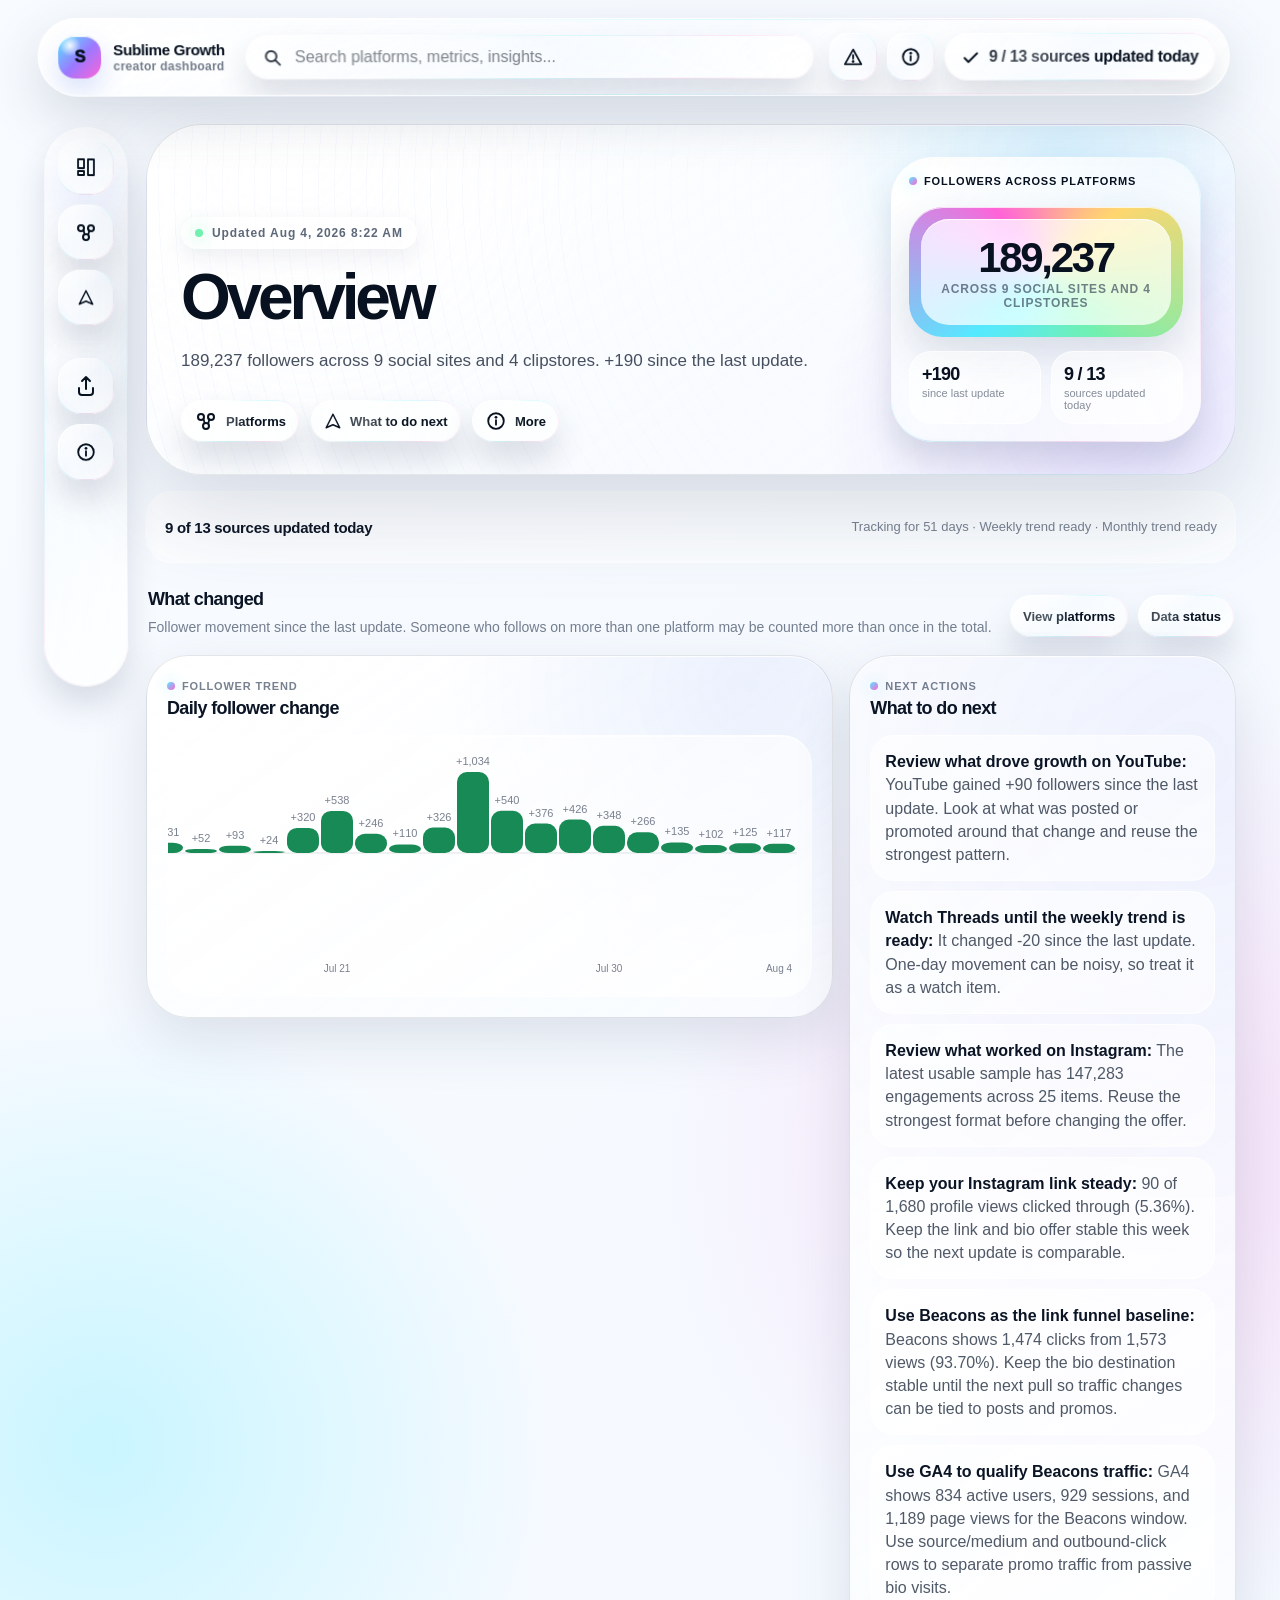
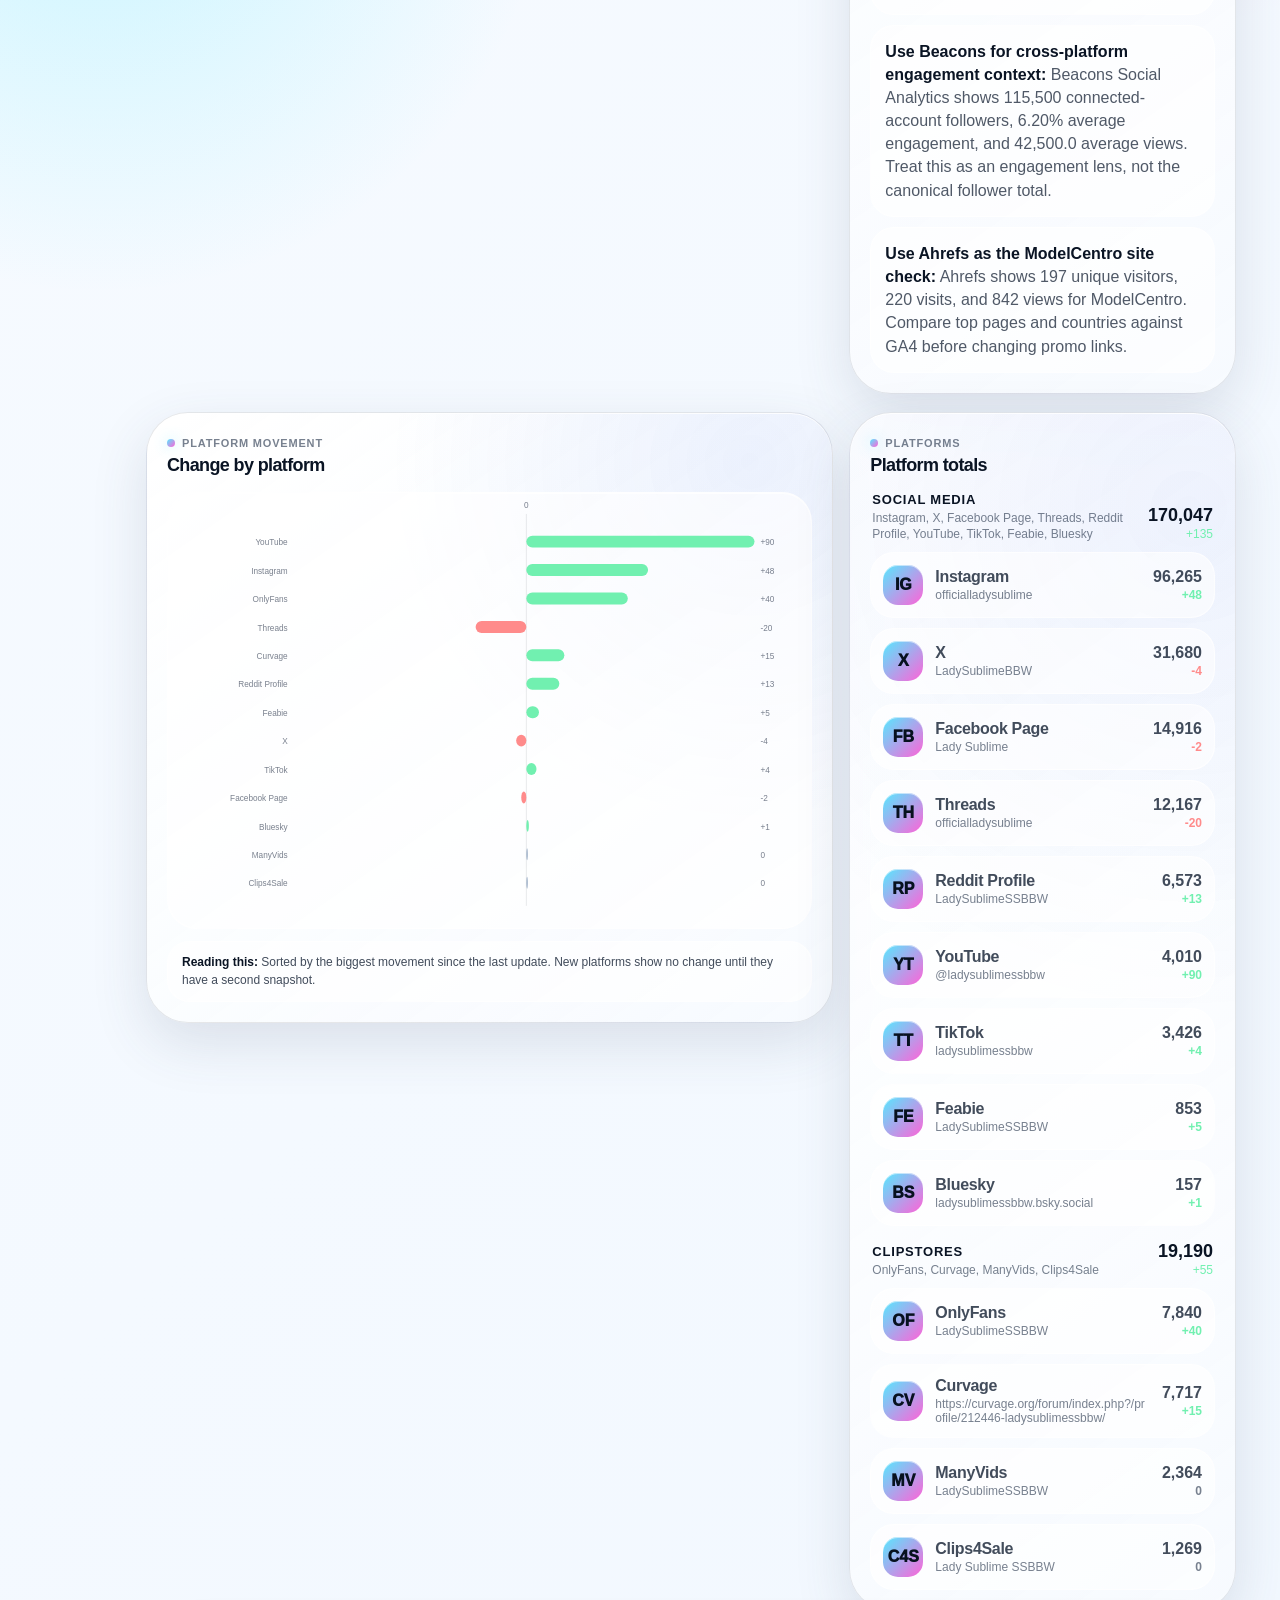
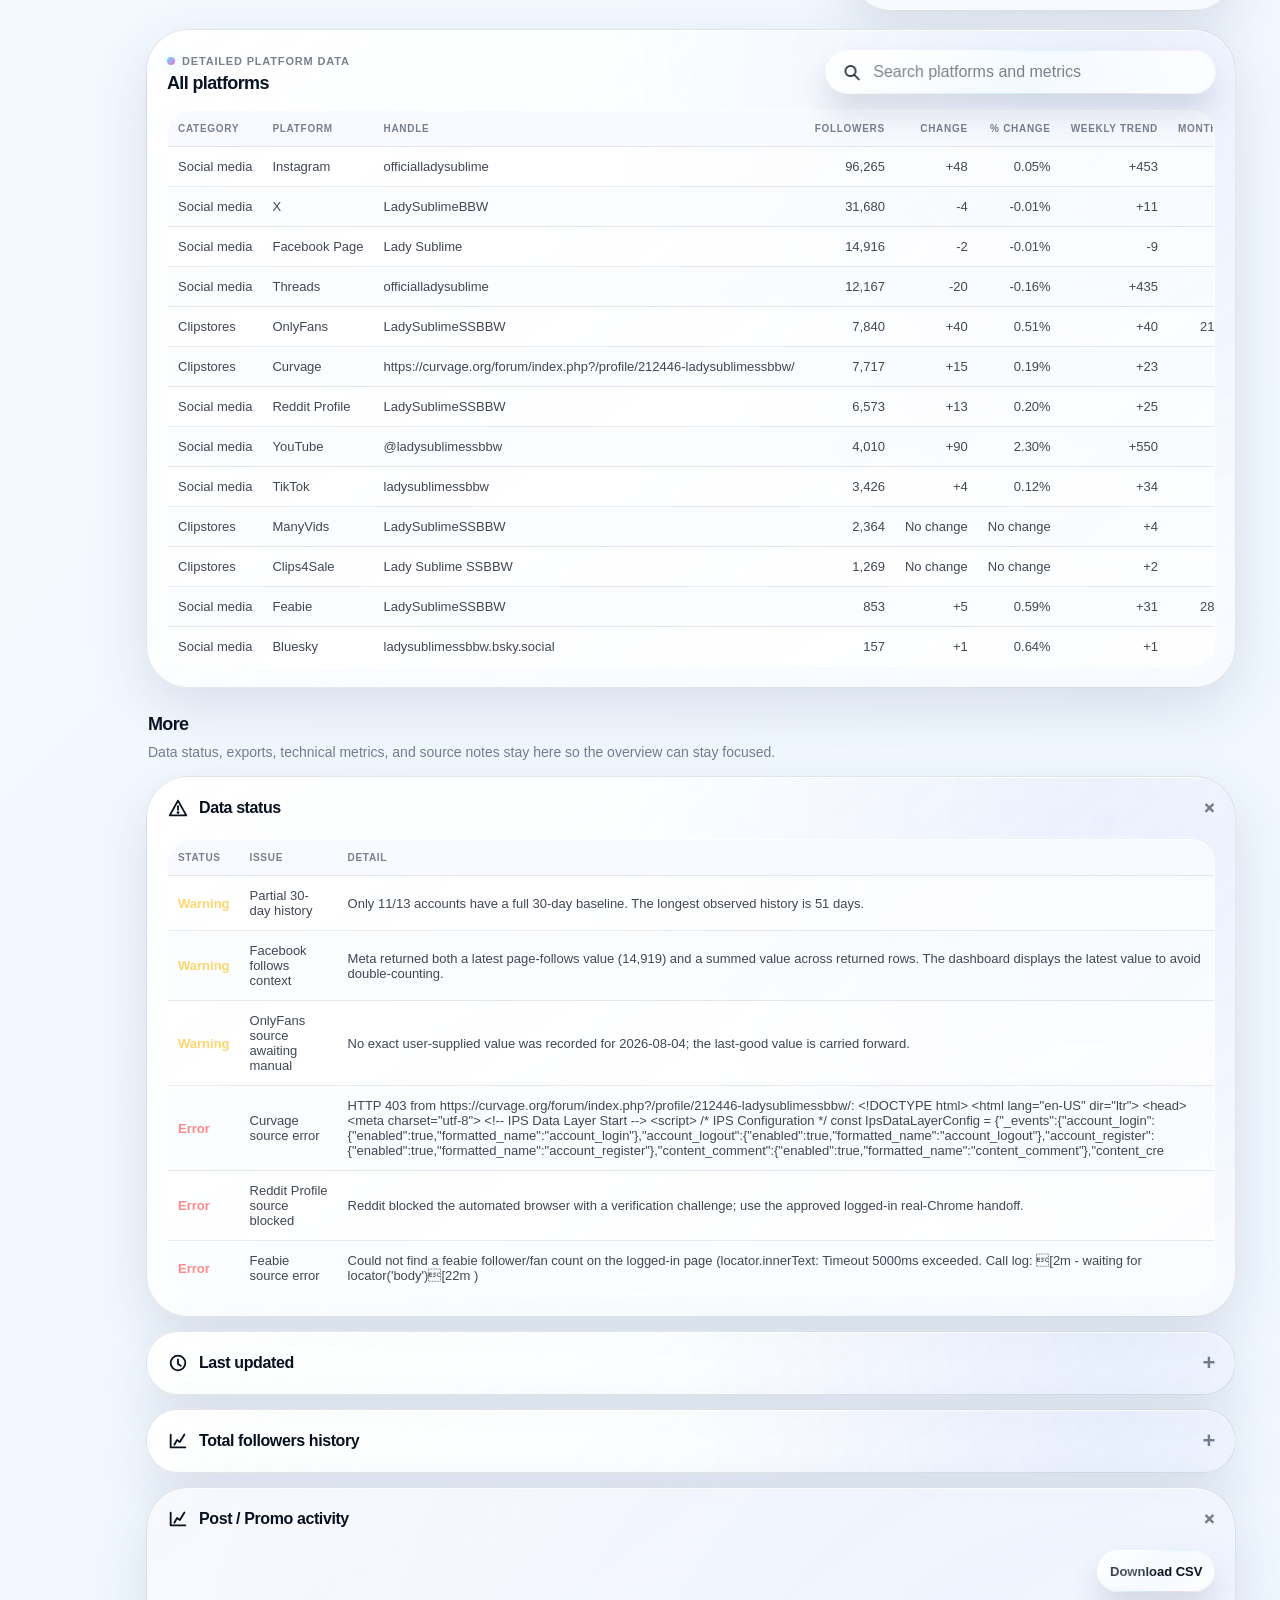
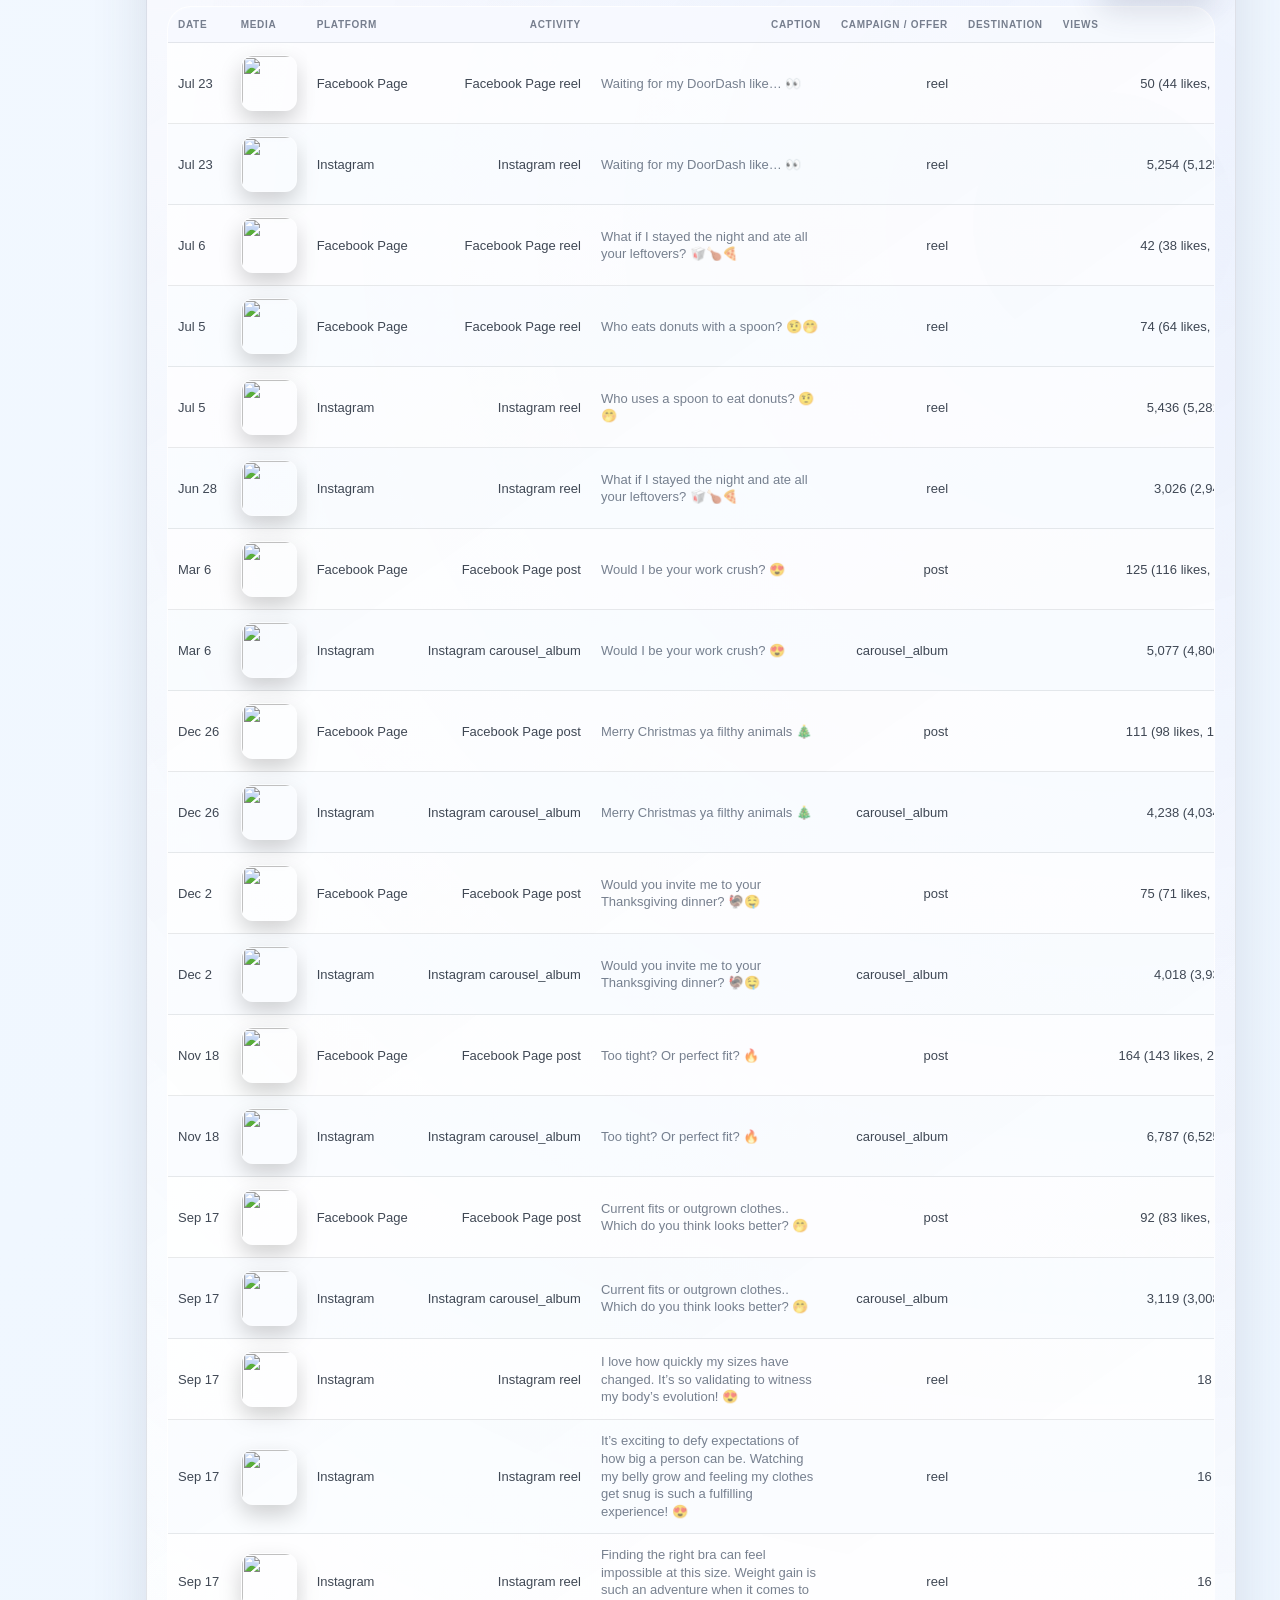
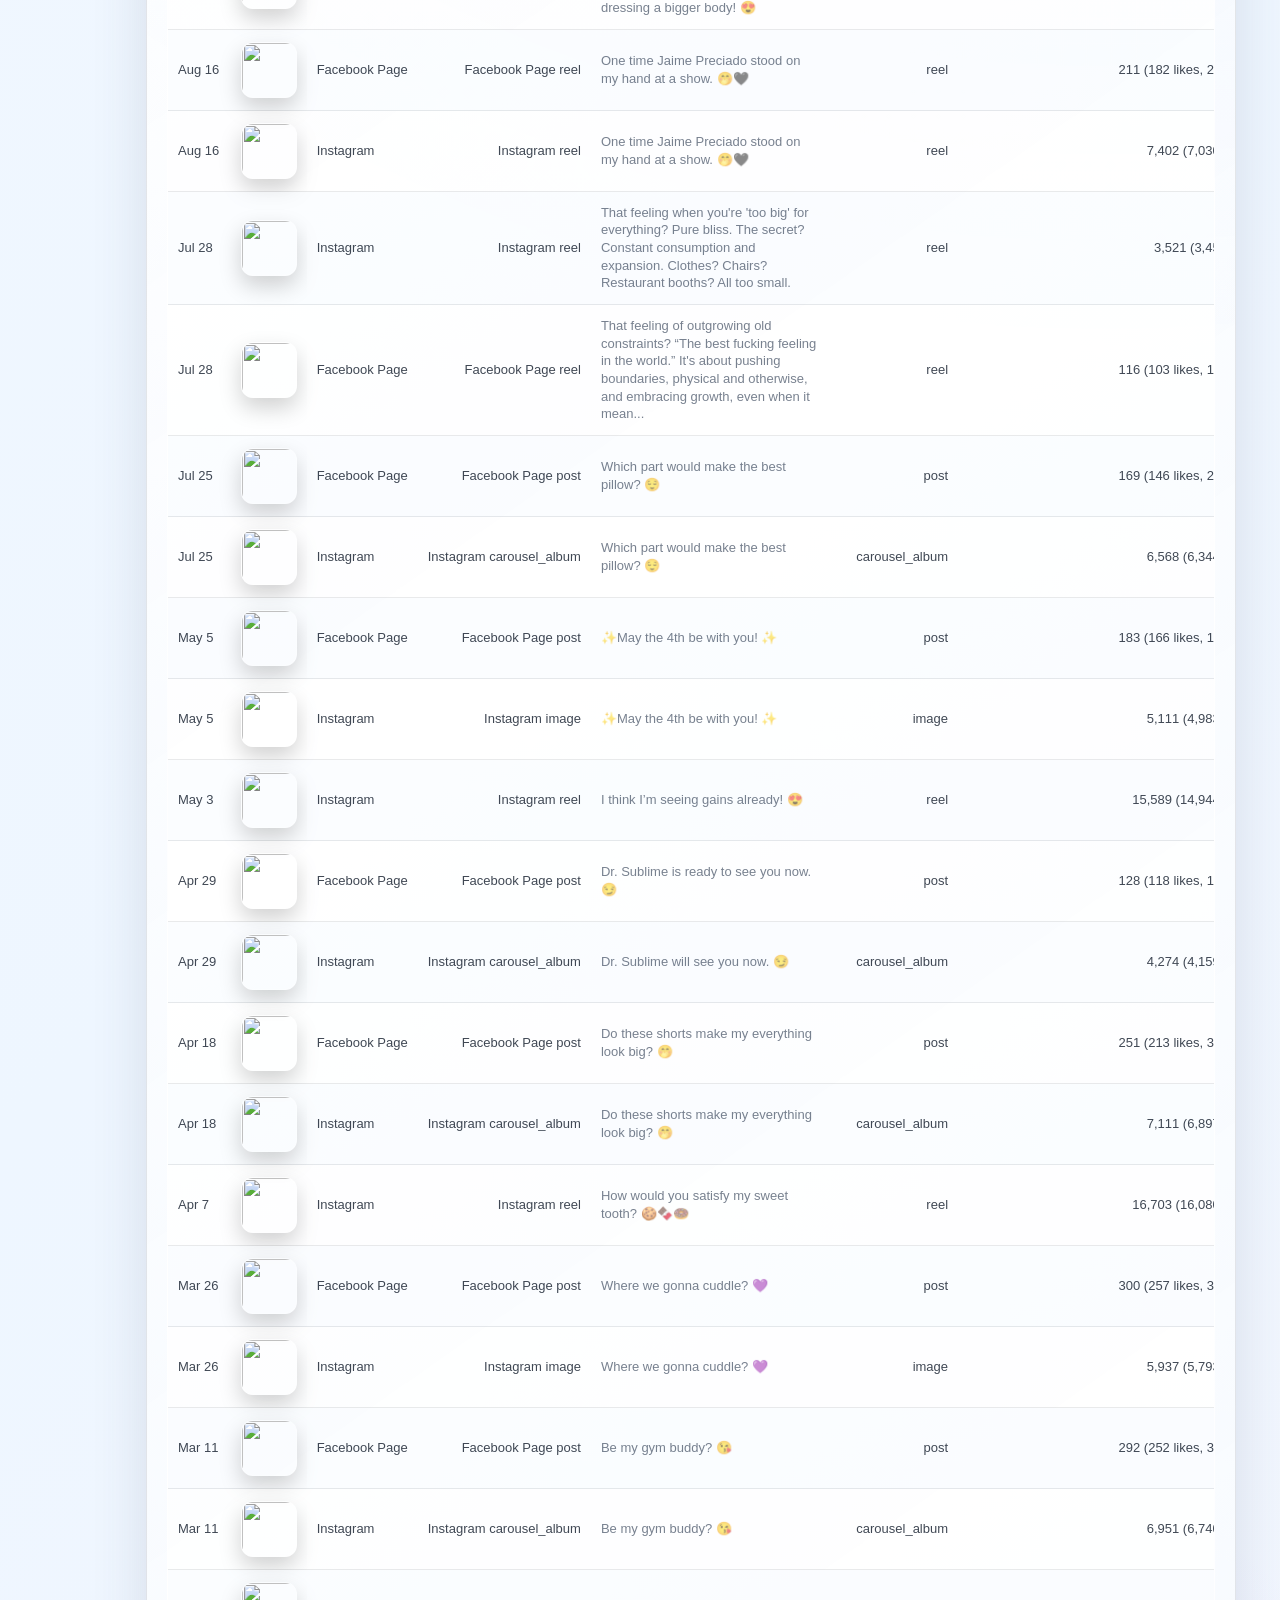
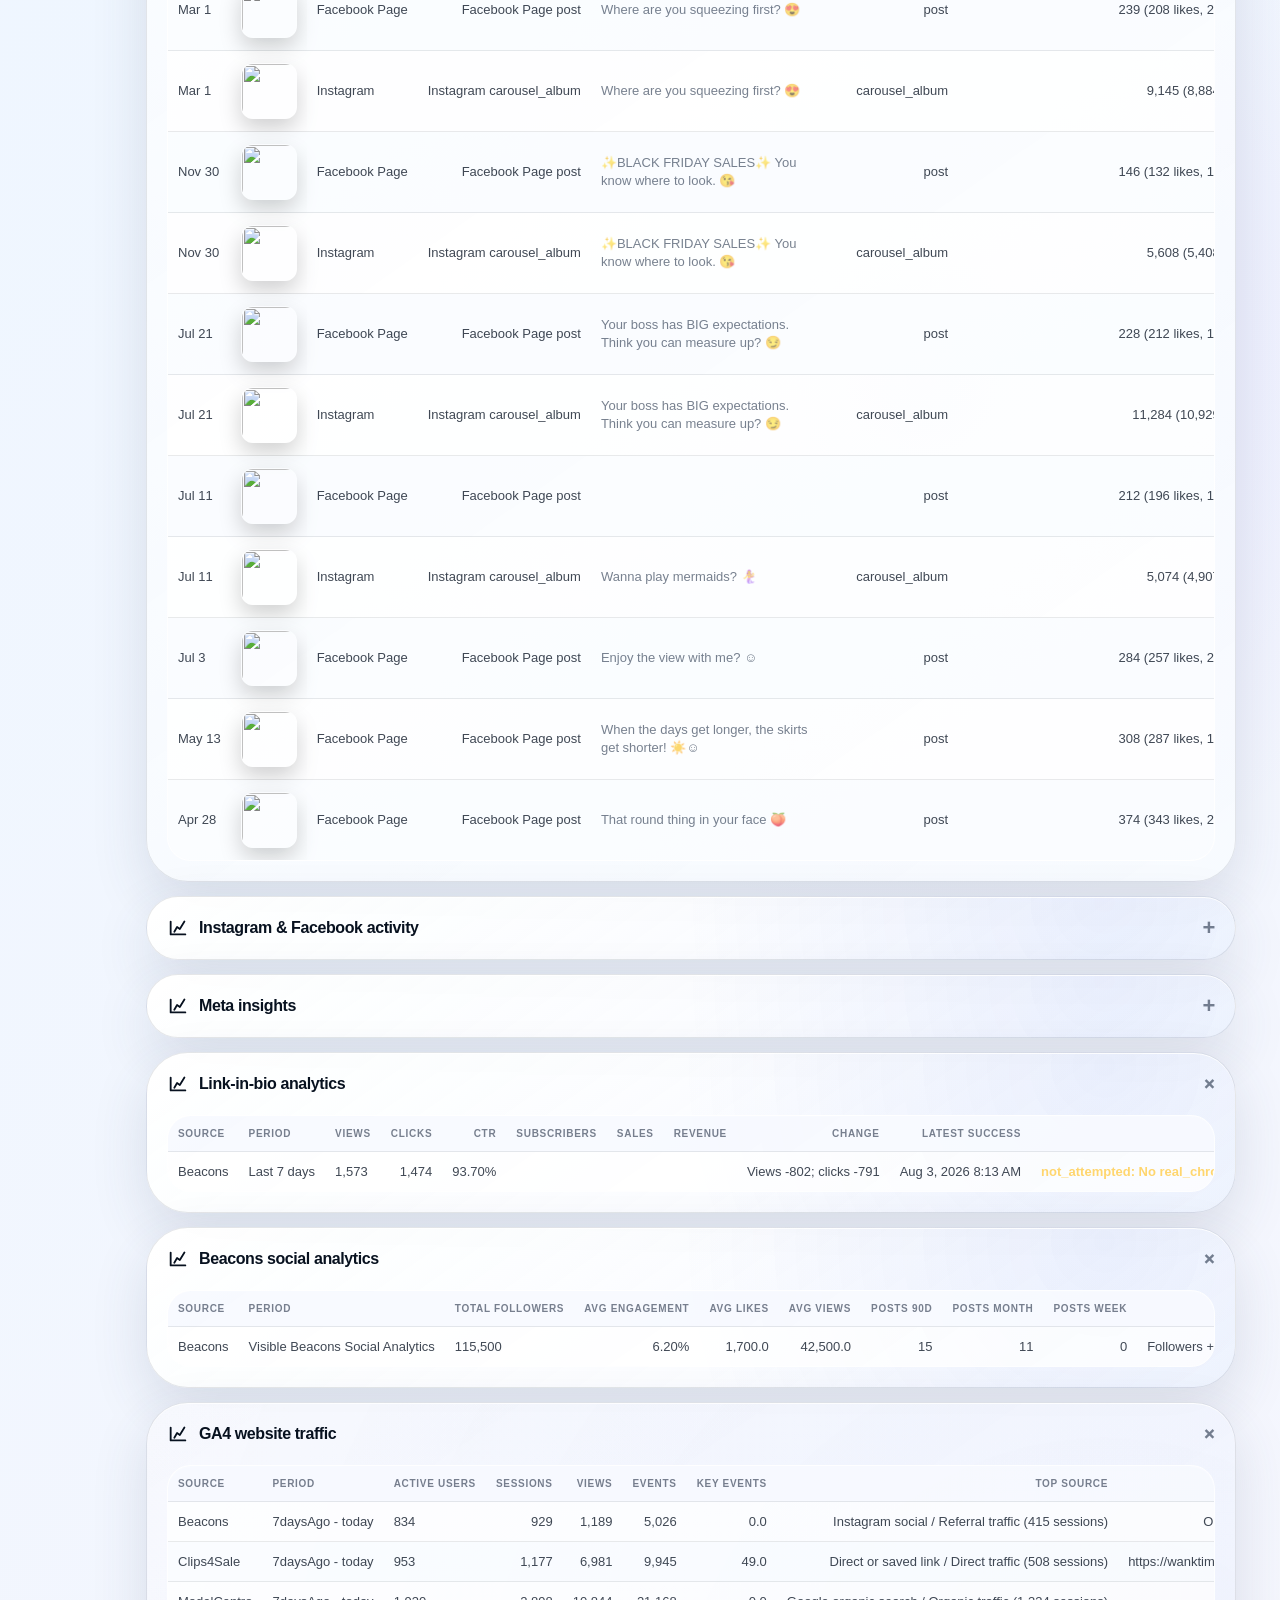
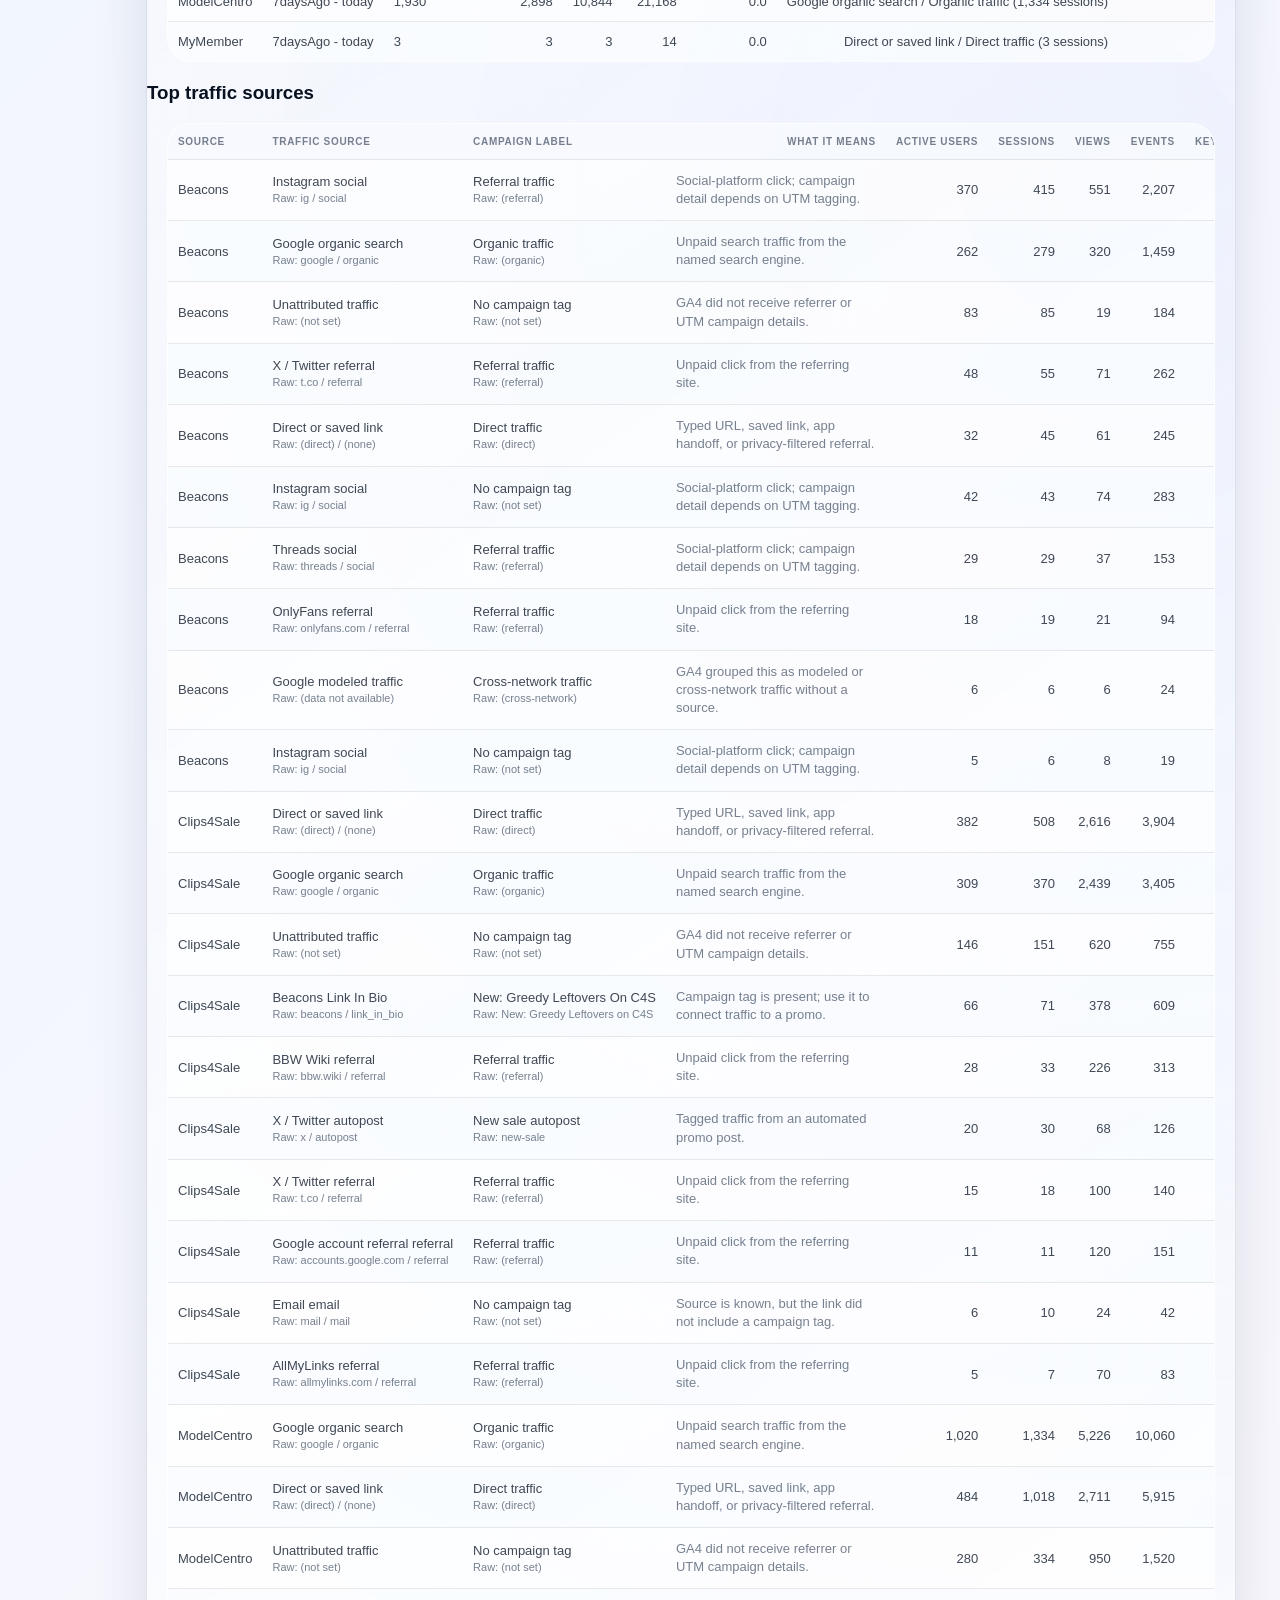
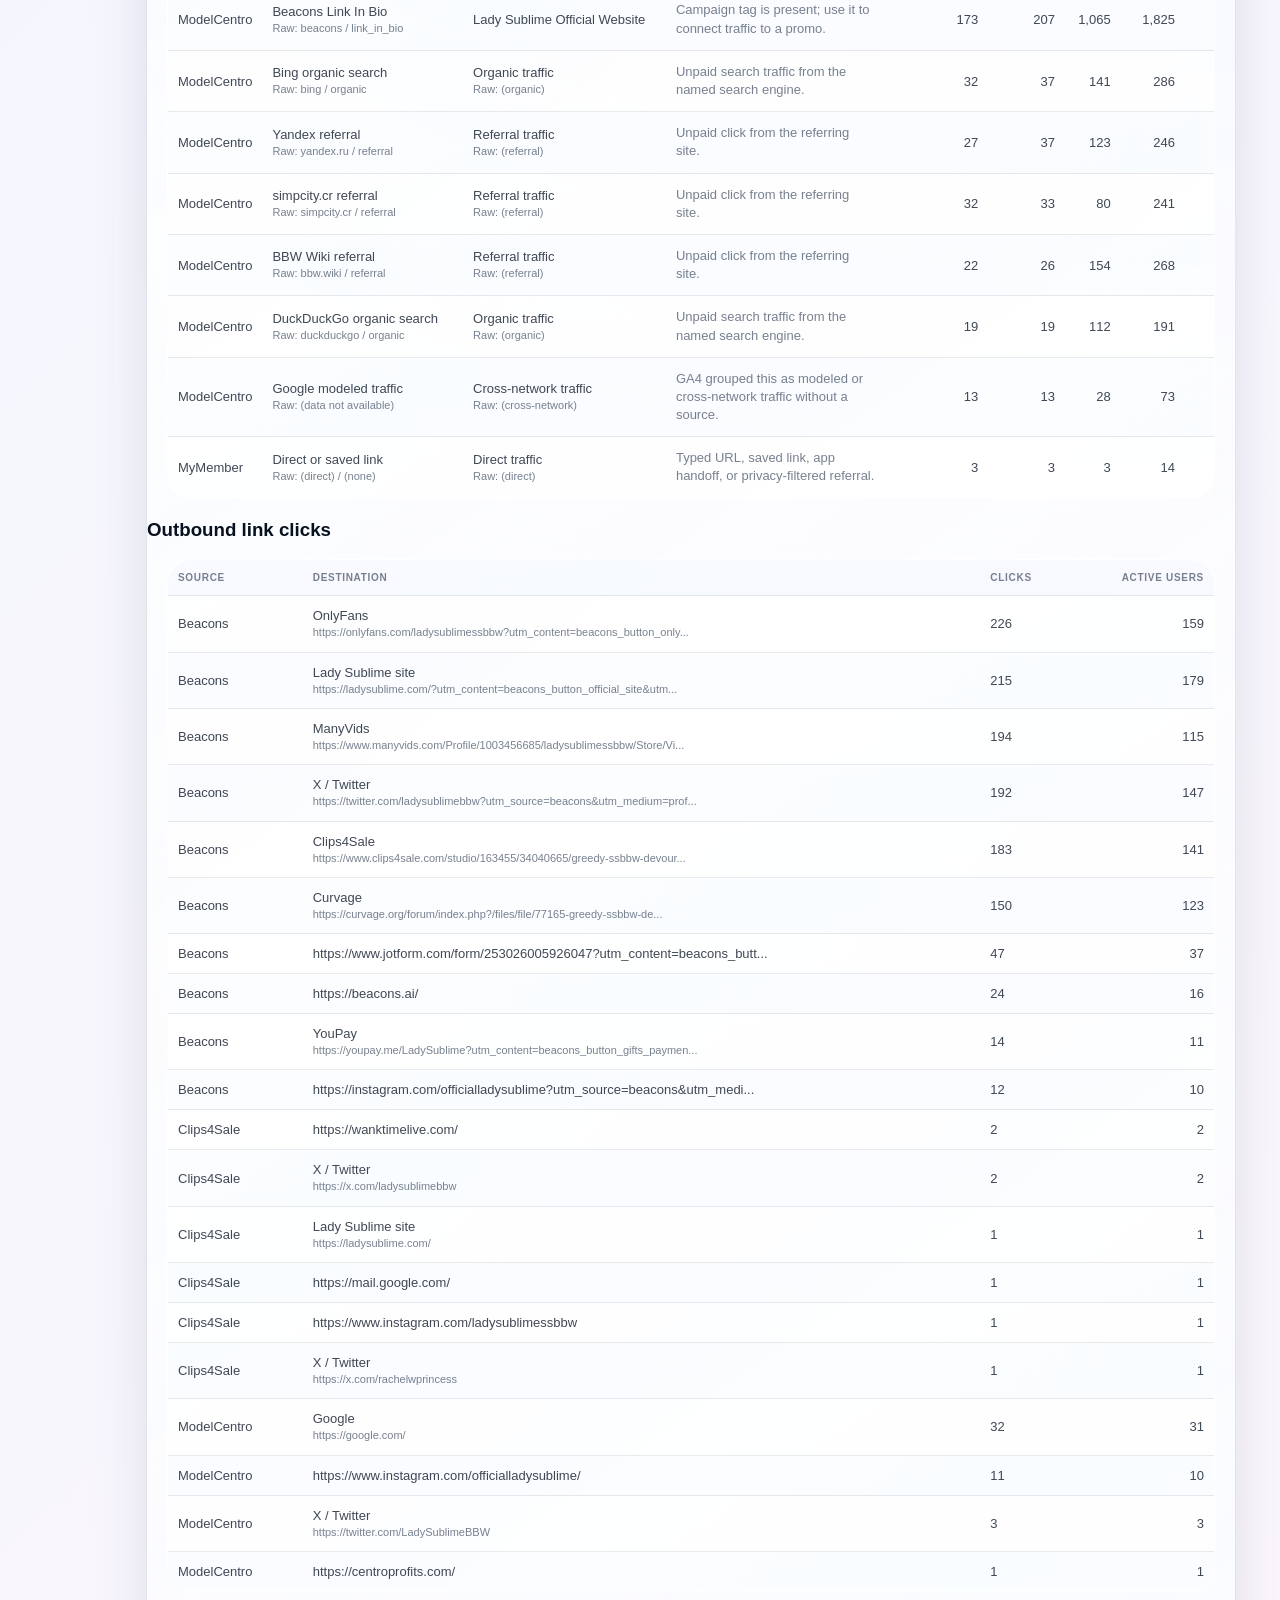
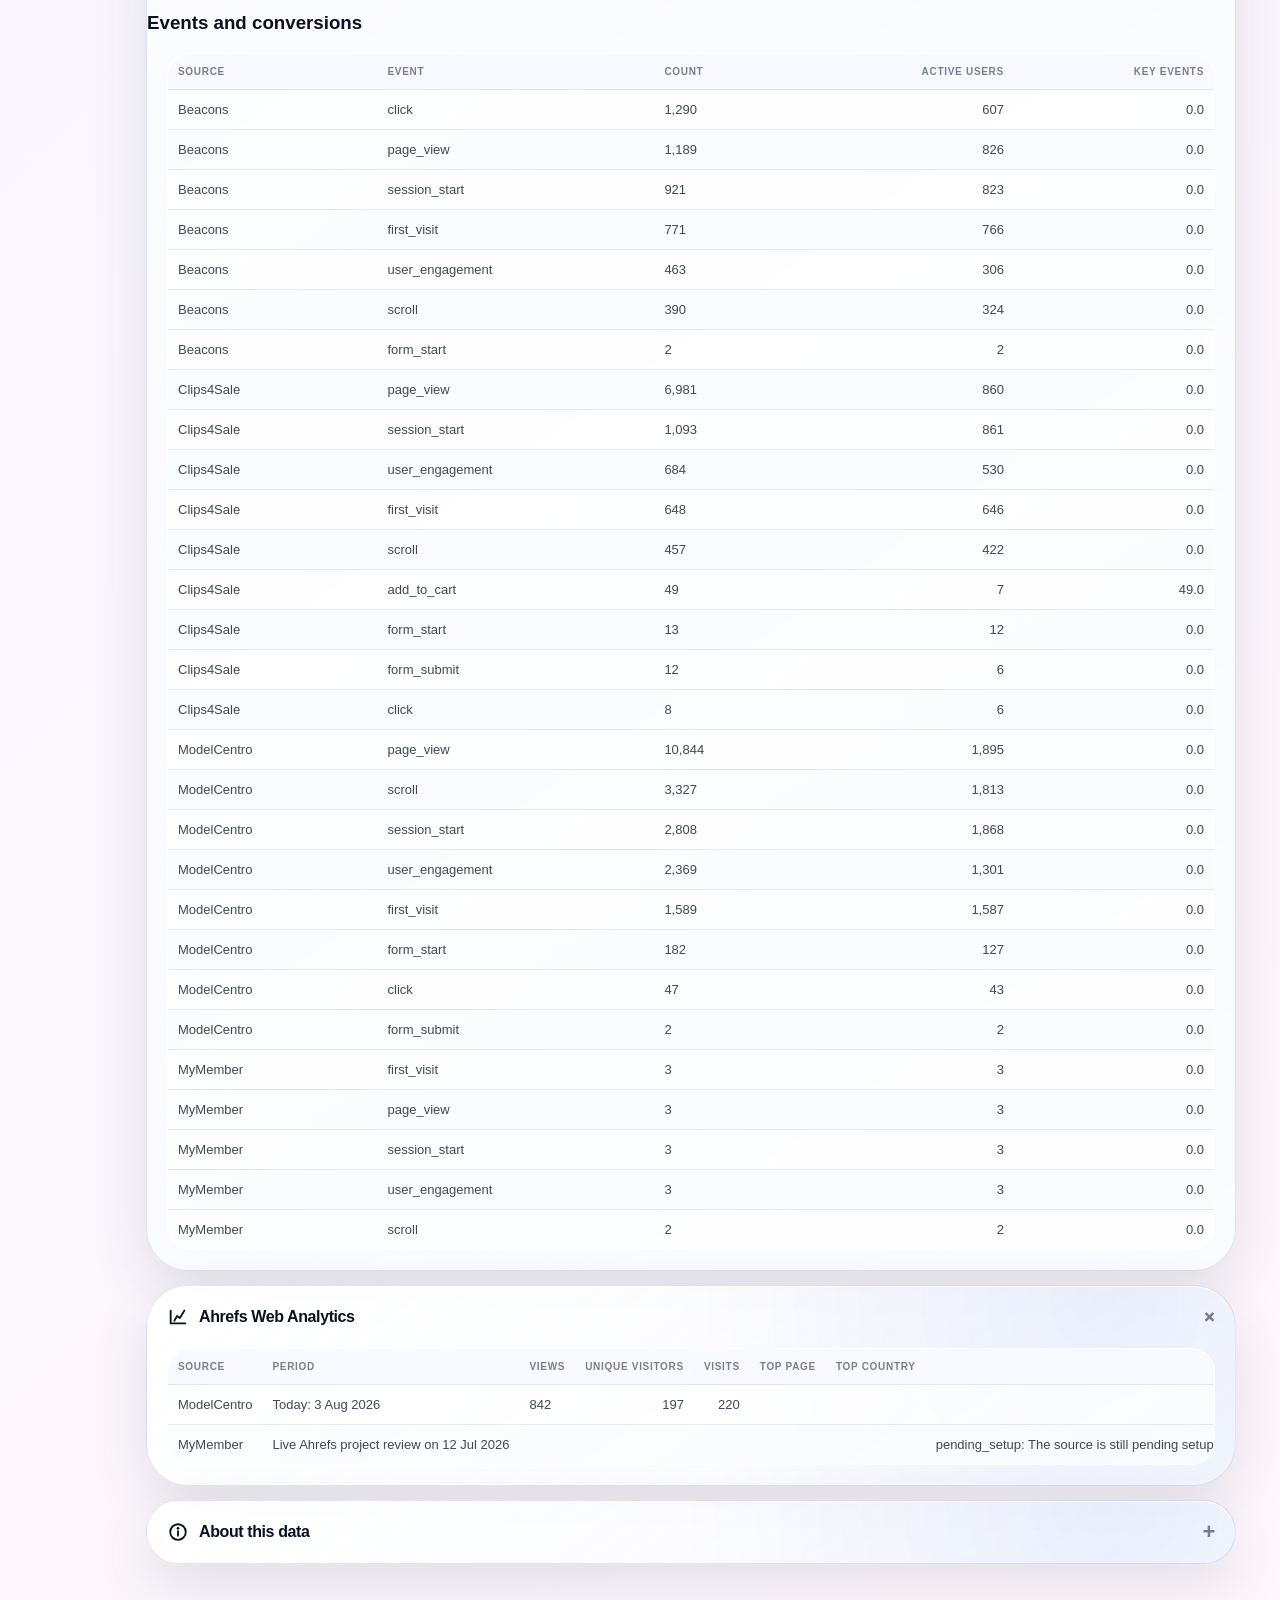
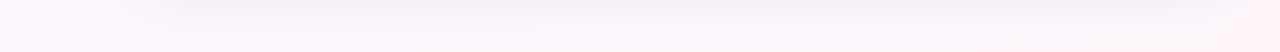
==== dashboard/index.html @ 1c68a975 "Refresh social dashboard snapshot" ====
<!doctype html>
<html lang="en">
<head>
  <meta charset="utf-8">
  <meta name="viewport" content="width=device-width, initial-scale=1">
  <link rel="alternate" type="application/json" href="data/agent_report.json" title="Agent report">
  <link rel="alternate" type="text/csv" href="data/agent_source_status.csv" title="Agent source status">
  <meta name="robots" content="noindex,nofollow">
  <title>Social Media Growth Dashboard</title>
  <style>
    :root {
      color-scheme: dark light;
      font-family: -apple-system, BlinkMacSystemFont, "Segoe UI", sans-serif;
      --bg-0: #07111f;
      --bg-1: #0b1830;
      --bg-2: #231436;
      --ink: #f5f8ff;
      --ink-soft: rgba(246, 250, 255, .78);
      --ink-muted: rgba(229, 239, 255, .58);
      --line-soft: rgba(255, 255, 255, .14);
      --line-strong: rgba(255, 255, 255, .24);
      --solid-card: rgba(9, 17, 32, .82);
      --solid-card-2: rgba(14, 25, 46, .78);
      --accent-cyan: #55e9ff;
      --accent-pink: #ff63d8;
      --accent-violet: #9b79ff;
      --accent-green: #71f0b0;
      --accent-yellow: #ffd66e;
      --danger: #ff8b8b;
      --glass-blur: 28px;
      --glass-saturation: 1.82;
      --glass-opacity: .26;
      --glass-border-brightness: .72;
      --glass-shadow-depth: 38px;
      --glass-radius: 32px;
      --glass-tint: 210 90% 98%;
      --glass-highlight-x: 18%;
      --glass-highlight-y: 14%;
      --glass-highlight-alpha: .68;
      --focus-ring: 0 0 0 3px rgba(85, 233, 255, .72), 0 0 0 7px rgba(85, 233, 255, .18);
      --page-max: 1240px;
      --nav-height: 78px;
      --radius-lg: 30px;
      --radius-xl: 42px;
      --radius-2xl: 56px;
    }
    * { box-sizing: border-box; }
    html { min-height: 100%; background: var(--bg-0); scroll-behavior: smooth; }
    body {
      min-height: 100vh;
      margin: 0;
      color: var(--ink);
      font-family: -apple-system, BlinkMacSystemFont, "Segoe UI", sans-serif;
      background:
        radial-gradient(circle at 8% 10%, rgba(85, 233, 255, .42), transparent 28rem),
        radial-gradient(circle at 88% 8%, rgba(255, 99, 216, .32), transparent 30rem),
        radial-gradient(circle at 72% 58%, rgba(155, 121, 255, .24), transparent 34rem),
        linear-gradient(135deg, var(--bg-0), var(--bg-1) 48%, var(--bg-2));
      overflow-x: hidden;
    }
    body::before,
    body::after {
      content: "";
      position: fixed;
      inset: 0;
      z-index: -3;
      pointer-events: none;
    }
    body::before {
      background:
        linear-gradient(115deg, rgba(255,255,255,.075) 0 1px, transparent 1px 128px),
        linear-gradient(25deg, rgba(255,255,255,.055) 0 1px, transparent 1px 146px),
        radial-gradient(circle at 20% 72%, rgba(113, 240, 176, .20), transparent 24rem),
        radial-gradient(circle at 97% 72%, rgba(255, 214, 110, .16), transparent 22rem);
      mask-image: linear-gradient(to bottom, #000 0%, #000 72%, transparent 100%);
    }
    body::after {
      background:
        radial-gradient(ellipse at 50% 0%, rgba(255,255,255,.18), transparent 48%),
        radial-gradient(circle at var(--scene-x, 52%) var(--scene-y, 18%), rgba(255,255,255,.13), transparent 18rem);
      mix-blend-mode: screen;
      opacity: .55;
    }
    a { color: inherit; text-decoration: none; }
    a:hover { text-decoration: none; }
    button, input { font: inherit; }
    button {
      color: inherit;
      border: 0;
      background: transparent;
      padding: 0;
      text-align: inherit;
      cursor: pointer;
      -webkit-appearance: none;
      appearance: none;
    }
    .skip-link {
      position: fixed;
      left: 18px;
      top: 14px;
      z-index: 50;
      transform: translateY(-150%);
      padding: 10px 14px;
      border-radius: 999px;
      background: #fff;
      color: #07111f;
      font-weight: 800;
    }
    .skip-link:focus { transform: translateY(0); outline: none; box-shadow: var(--focus-ring); }
    .filter-defs { position: absolute; width: 0; height: 0; overflow: hidden; }
    .ambient-shape {
      position: fixed;
      z-index: -2;
      pointer-events: none;
      border-radius: 999px;
      filter: blur(1px);
      opacity: .76;
      transform: translateZ(0);
    }
    .ambient-shape.one {
      width: 640px;
      height: 640px;
      left: -190px;
      top: 240px;
      background: radial-gradient(circle, rgba(24, 119, 242, .28), transparent 64%);
    }
    .ambient-shape.two {
      width: 560px;
      height: 560px;
      right: -160px;
      top: 540px;
      background: radial-gradient(circle, rgba(255, 99, 216, .25), transparent 66%);
    }
    .ambient-shape.three {
      width: 420px;
      height: 420px;
      left: 38%;
      top: 760px;
      background: radial-gradient(circle, rgba(85, 233, 255, .18), transparent 70%);
    }
	    .liquid {
	      --local-opacity: var(--glass-opacity);
	      --local-blur: var(--glass-blur);
	      --local-saturation: var(--glass-saturation);
	      --glass-x-num: .18;
	      --glass-y-num: .14;
	      --motion-scale: 1;
	      --lift: 0px;
	      --tilt-x: 0deg;
	      --tilt-y: 0deg;
	      position: relative;
	      isolation: isolate;
	      border: 0;
	      border-radius: var(--glass-radius);
      background:
        linear-gradient(135deg, hsl(var(--glass-tint) / calc(var(--local-opacity) + .13)), hsl(var(--glass-tint) / var(--local-opacity)) 42%, rgba(255,255,255,.09)),
        radial-gradient(circle at var(--glass-highlight-x) var(--glass-highlight-y), rgba(255,255,255,.48), transparent 28%),
        linear-gradient(180deg, rgba(255,255,255,.11), rgba(255,255,255,.025));
      -webkit-backdrop-filter: blur(var(--local-blur)) saturate(var(--local-saturation)) contrast(1.03);
      backdrop-filter: blur(var(--local-blur)) saturate(var(--local-saturation)) contrast(1.03);
      box-shadow:
        0 calc(var(--glass-shadow-depth) * .62) var(--glass-shadow-depth) rgba(0,0,0,.34),
	        inset 0 1px 0 rgba(255,255,255,.62),
	        inset 0 -1px 0 rgba(255,255,255,.16),
	        inset 0 0 0 1px rgba(255,255,255,.10);
	      overflow: hidden;
	      transform: perspective(960px) rotateX(var(--tilt-y)) rotateY(var(--tilt-x)) translateY(var(--lift)) scale(var(--motion-scale)) translateZ(0);
	      transform-style: preserve-3d;
	      transition: transform .28s cubic-bezier(.2,.8,.2,1), box-shadow .28s ease, filter .28s ease, background .28s ease;
	      will-change: transform;
	    }
    .liquid::before,
    .liquid::after {
      content: "";
      position: absolute;
      inset: 0;
      pointer-events: none;
      border-radius: inherit;
    }
    .liquid::before {
      z-index: 0;
      background:
        radial-gradient(circle at var(--glass-highlight-x) var(--glass-highlight-y), rgba(255,255,255,var(--glass-highlight-alpha)), transparent 16%),
        radial-gradient(circle at calc(var(--glass-highlight-x) + 38%) calc(var(--glass-highlight-y) + 42%), rgba(85,233,255,.20), transparent 22%),
        linear-gradient(115deg, transparent 0%, rgba(255,255,255,.19) 38%, transparent 55%);
	      filter: url(#liquid-ripple);
	      mix-blend-mode: screen;
	      opacity: .78;
	      transform: translate3d(calc((var(--glass-x-num) - .5) * 8px), calc((var(--glass-y-num) - .5) * 8px), 0);
	      transition: transform .28s cubic-bezier(.2,.8,.2,1), opacity .28s ease;
	    }
    .liquid::after {
      z-index: 1;
      padding: 1px;
      background:
        linear-gradient(135deg, rgba(255,255,255,calc(var(--glass-border-brightness) * .92)), rgba(255,255,255,.18) 26%, rgba(85,233,255,.35) 52%, rgba(255,99,216,.28) 78%, rgba(255,255,255,calc(var(--glass-border-brightness) * .52)));
      -webkit-mask: linear-gradient(#000 0 0) content-box, linear-gradient(#000 0 0);
      -webkit-mask-composite: xor;
      mask-composite: exclude;
      opacity: .9;
    }
    .liquid > * { position: relative; z-index: 2; }
    .liquid.stained {
      --glass-tint: 196 100% 83%;
      --glass-opacity: .34;
      box-shadow:
        0 28px 60px rgba(39, 201, 255, .20),
        0 20px 52px rgba(0,0,0,.34),
        inset 0 1px 0 rgba(255,255,255,.66),
        inset 0 -1px 0 rgba(255,255,255,.14);
    }
    .liquid.clear { --glass-opacity: .16; --glass-border-brightness: .82; }
	    .liquid-control {
	      color: var(--ink);
	      cursor: pointer;
	    }
	    .liquid-control:hover {
	      --lift: -2px;
	      --motion-scale: 1.018;
	      filter: brightness(1.09) saturate(1.08);
	      --glass-opacity: .34;
	      --glass-highlight-alpha: .78;
	    }
	    .liquid-control:active { --lift: 0px; --motion-scale: .985; filter: brightness(1.02); }
    .liquid-control:focus-visible,
    .search-pill:focus-within,
    .segmented:focus-within {
      outline: none;
      box-shadow: var(--focus-ring), 0 28px 60px rgba(0,0,0,.32), inset 0 1px 0 rgba(255,255,255,.62);
    }
    .shell {
      max-width: var(--page-max);
      margin: 0 auto;
      padding: 22px 24px 88px;
    }
    .top-nav-wrap {
      position: sticky;
      top: 18px;
      z-index: 30;
      max-width: var(--page-max);
      margin: 0 auto;
      padding: 0 24px;
    }
    .top-nav {
      min-height: var(--nav-height);
      padding: 12px 14px;
      border-radius: var(--radius-xl);
      display: grid;
	      grid-template-columns: auto minmax(240px, 1fr) auto;
      gap: 14px;
      align-items: center;
    }
    .brand {
      display: inline-flex;
      align-items: center;
      gap: 12px;
      min-width: max-content;
      padding: 5px 8px 5px 5px;
      border-radius: 22px;
      font-weight: 850;
      letter-spacing: -.03em;
    }
    .brand-mark {
      width: 42px;
      height: 42px;
      display: grid;
      place-items: center;
      border-radius: 16px;
      color: #06101e;
      font-weight: 950;
      background: radial-gradient(circle at 25% 20%, #fff, rgba(255,255,255,.62) 24%, transparent 40%), linear-gradient(135deg, var(--accent-cyan), var(--accent-pink));
      box-shadow: inset 0 1px 0 rgba(255,255,255,.68), 0 12px 24px rgba(85,233,255,.24);
    }
    .brand strong {
      display: block;
      color: var(--ink);
      font-size: 15px;
      line-height: 1;
      letter-spacing: -.025em;
    }
    .brand small {
      display: block;
      margin-top: 2px;
      color: var(--ink-muted);
	      font-size: 12px;
      letter-spacing: .02em;
      font-weight: 700;
    }
    .nav-actions {
      display: flex;
      gap: 10px;
      align-items: center;
      justify-content: flex-end;
    }
    .search-pill {
      --glass-radius: 999px;
      display: flex;
      align-items: center;
      gap: 10px;
      min-width: 280px;
      max-width: 460px;
      width: min(36vw, 460px);
      padding: 12px 16px;
    }
    .search-pill svg { flex: 0 0 auto; opacity: .92; }
	    .search-pill input {
	      width: 100%;
	      min-width: 0;
	      color: var(--ink);
	      background: transparent;
	      border: 0;
	      outline: none;
	    }
	    .section-search {
	      min-width: 240px;
	      width: min(34vw, 390px);
	    }
	    .nav-search {
	      justify-self: stretch;
	      width: 100%;
	      max-width: none;
	      min-width: 220px;
	    }
    .search-pill input::placeholder { color: rgba(246, 250, 255, .62); }
    .icon-btn {
      width: 48px;
      height: 48px;
      display: grid;
      place-items: center;
      border-radius: 18px;
      padding: 0;
    }
	    .primary-action,
	    .top-status {
	      min-height: 48px;
	      padding: 0 17px;
	      display: inline-flex;
      align-items: center;
      gap: 9px;
      border-radius: 999px;
      font-weight: 850;
	      letter-spacing: -.015em;
	      white-space: nowrap;
	    }
	    .top-status { color: var(--ink); }
    .app-layout {
      display: grid;
      grid-template-columns: 84px minmax(0, 1fr);
      gap: 18px;
      align-items: start;
      margin-top: 24px;
    }
    .rail {
      position: sticky;
      top: 118px;
      min-height: 560px;
      padding: 13px 10px;
      border-radius: var(--radius-xl);
      display: flex;
      flex-direction: column;
      align-items: center;
      gap: 10px;
    }
    .rail .icon-btn { width: 56px; height: 56px; border-radius: 22px; }
    .rail-divider { width: 30px; height: 1px; margin: 6px 0; background: rgba(255,255,255,.20); }
    .main-content { display: grid; gap: 18px; min-width: 0; }
    .hero {
      position: relative;
	      min-height: 300px;
      border-radius: var(--radius-2xl);
	      padding: 32px 34px;
      overflow: hidden;
      background:
        radial-gradient(circle at 16% 12%, rgba(85,233,255,.43), transparent 20rem),
        radial-gradient(circle at 68% 0%, rgba(255,99,216,.30), transparent 22rem),
        radial-gradient(circle at 88% 88%, rgba(113,240,176,.22), transparent 20rem),
        linear-gradient(140deg, rgba(13,24,45,.92), rgba(21,22,49,.76));
      border: 1px solid rgba(255,255,255,.16);
      box-shadow: 0 34px 96px rgba(0,0,0,.34), inset 0 1px 0 rgba(255,255,255,.12);
    }
    .hero::before {
      content: "";
      position: absolute;
      inset: 0;
      background:
        linear-gradient(115deg, rgba(255,255,255,.15), transparent 26%, transparent 70%, rgba(255,255,255,.08)),
        repeating-radial-gradient(circle at 82% 18%, rgba(255,255,255,.12) 0 1px, transparent 1px 16px);
      mask-image: linear-gradient(90deg, #000, transparent 70%);
      opacity: .58;
      pointer-events: none;
    }
    .hero > * { position: relative; z-index: 1; }
    .hero-grid {
      display: grid;
      grid-template-columns: minmax(0, 1fr) 310px;
      gap: 22px;
      align-items: end;
    }
    .eyebrow {
      width: fit-content;
      display: inline-flex;
      align-items: center;
      gap: 9px;
      margin-bottom: 18px;
      padding: 8px 13px;
      border-radius: 999px;
      color: rgba(245,248,255,.86);
      background: rgba(255,255,255,.10);
      border: 1px solid rgba(255,255,255,.16);
      font-size: 12px;
      font-weight: 850;
      letter-spacing: .075em;
	      text-transform: none;
    }
    .eyebrow::before {
      content: "";
      width: 8px;
      height: 8px;
      border-radius: 999px;
      background: var(--accent-green);
      box-shadow: 0 0 18px rgba(113,240,176,.9);
    }
    h1 {
      margin: 0;
      max-width: 750px;
      color: #fff;
	      font-size: clamp(44px, 5vw, 68px);
	      line-height: .96;
	      letter-spacing: -.065em;
      text-wrap: balance;
    }
    .hero-copy {
      max-width: 680px;
      margin: 20px 0 0;
      color: var(--ink-soft);
      font-size: 17px;
      line-height: 1.52;
    }
    .hero-controls {
      display: flex;
      flex-wrap: wrap;
      gap: 12px;
      margin-top: 26px;
    }
    .range-status {
      --glass-radius: 999px;
      display: inline-flex;
      align-items: center;
      flex-wrap: wrap;
      gap: 6px;
      padding: 5px;
      width: fit-content;
      color: rgba(245,248,255,.82);
    }
    .range-current,
    .range-chip {
      min-height: 34px;
      display: inline-flex;
      align-items: center;
      justify-content: center;
      padding: 0 12px;
      border-radius: 999px;
      font-size: 12px;
      font-weight: 850;
      white-space: nowrap;
    }
    .range-current {
      color: #06101e;
      background: rgba(255,255,255,.90);
      box-shadow: 0 7px 18px rgba(255,255,255,.12), inset 0 1px 0 #fff;
    }
    .range-chip {
      background: rgba(255,255,255,.08);
      border: 1px solid rgba(255,255,255,.10);
    }
    .range-chip.disabled {
      color: rgba(245,248,255,.62);
      opacity: .86;
    }
    .segmented {
      --glass-radius: 999px;
      display: inline-grid;
      grid-auto-flow: column;
      gap: 4px;
      padding: 5px;
      width: fit-content;
    }
    .segment {
      appearance: none;
      border: 0;
      border-radius: 999px;
      padding: 10px 13px;
      color: rgba(245,248,255,.78);
      background: transparent;
      font-weight: 800;
      cursor: pointer;
      transition: .24s ease;
    }
    .segment[aria-pressed="true"],
    .segment:hover {
      color: #06101e;
      background: rgba(255,255,255,.88);
      box-shadow: 0 7px 18px rgba(255,255,255,.12), inset 0 1px 0 #fff;
    }
    .hero-orb {
      min-height: 245px;
      padding: 18px;
      border-radius: var(--radius-xl);
      display: grid;
      grid-template-rows: auto 1fr auto;
      gap: 14px;
    }
    .orb-chart {
      position: relative;
      min-height: 130px;
      display: grid;
      place-items: center;
      border-radius: 34px;
      background:
        radial-gradient(circle at 50% 48%, rgba(255,255,255,.28), transparent 34%),
        conic-gradient(from 230deg, var(--accent-cyan), var(--accent-pink), var(--accent-yellow), var(--accent-green), var(--accent-cyan));
      box-shadow: inset 0 1px 0 rgba(255,255,255,.55), 0 18px 48px rgba(0,0,0,.24);
      overflow: hidden;
    }
    .orb-chart::before {
      content: "";
      position: absolute;
      inset: 12px;
      border-radius: 28px;
      background: rgba(5, 12, 24, .76);
      -webkit-backdrop-filter: blur(10px) saturate(1.5);
      backdrop-filter: blur(10px) saturate(1.5);
    }
    .orb-chart strong {
      position: relative;
      z-index: 1;
      display: block;
      font-size: 42px;
      letter-spacing: -.055em;
      text-align: center;
    }
    .orb-chart span {
      position: relative;
      z-index: 1;
      display: block;
      color: rgba(245,248,255,.70);
      font-size: 12px;
      font-weight: 800;
      letter-spacing: .07em;
      text-transform: uppercase;
      text-align: center;
    }
    .orb-meta { display: grid; grid-template-columns: 1fr 1fr; gap: 10px; }
    .mini-stat {
      padding: 12px;
      border-radius: 22px;
      background: rgba(6, 12, 24, .42);
      border: 1px solid rgba(255,255,255,.12);
    }
    .mini-stat b { display: block; font-size: 18px; letter-spacing: -.04em; }
    .mini-stat span { display: block; margin-top: 2px; color: var(--ink-muted); font-size: 11px; }
	    .tracking-notice { margin-top: -2px; }
	    .tracking-card {
	      min-height: 72px;
	      padding: 16px 18px;
	      border-radius: 26px;
	      display: flex;
	      align-items: center;
	      justify-content: space-between;
	      gap: 14px;
	      background: rgba(8, 15, 28, .64);
	      border: 1px solid rgba(255,255,255,.12);
	      box-shadow: inset 0 1px 0 rgba(255,255,255,.08);
	    }
	    .tracking-card strong {
	      color: var(--ink);
	      font-size: 15px;
	      letter-spacing: -.02em;
	    }
	    .tracking-card span {
	      color: var(--ink-muted);
	      font-size: 13px;
	      line-height: 1.45;
	      text-align: right;
	    }
	    .readiness-grid {
	      display: grid;
      grid-template-columns: repeat(4, minmax(0, 1fr));
      gap: 12px;
    }
    .readiness-item {
      min-height: 104px;
      padding: 15px;
      border-radius: 28px;
      background:
        linear-gradient(145deg, rgba(255,255,255,.085), rgba(255,255,255,.032)),
        rgba(8, 15, 28, .62);
      border: 1px solid rgba(255,255,255,.12);
      box-shadow: inset 0 1px 0 rgba(255,255,255,.08);
    }
    .readiness-label {
      color: var(--ink-muted);
	      font-size: 11px;
      font-weight: 900;
      letter-spacing: .075em;
      text-transform: uppercase;
    }
    .readiness-value {
      margin-top: 8px;
      color: var(--ink);
      font-size: 26px;
      line-height: 1;
      font-weight: 950;
      letter-spacing: -.055em;
    }
    .readiness-note {
      margin-top: 8px;
      color: var(--ink-muted);
      font-size: 12px;
      line-height: 1.35;
    }
    .section-head {
      display: flex;
      align-items: end;
      justify-content: space-between;
      gap: 18px;
      margin: 8px 2px 0;
    }
    .section-head h2,
    .panel h2 {
      margin: 0;
      color: var(--ink);
      font-size: 18px;
      letter-spacing: -.035em;
    }
    .section-head p {
      margin: 7px 0 0;
      color: var(--ink-muted);
      line-height: 1.45;
      font-size: 14px;
    }
    .toolbar {
      display: flex;
      gap: 10px;
      align-items: center;
      justify-content: flex-end;
      flex-wrap: wrap;
    }
    .tool-chip {
      min-height: 42px;
      display: inline-flex;
      align-items: center;
      gap: 8px;
      padding: 0 13px;
      border-radius: 999px;
      color: var(--ink);
      font-size: 13px;
      font-weight: 800;
    }
    .kpi-grid {
      display: grid;
      grid-template-columns: repeat(6, minmax(140px, 1fr));
      gap: 14px;
    }
    .content-card {
      position: relative;
      min-height: 132px;
      padding: 19px;
      border-radius: var(--radius-lg);
      background:
        linear-gradient(145deg, rgba(255,255,255,.095), rgba(255,255,255,.035)),
        linear-gradient(180deg, var(--solid-card), var(--solid-card-2));
      border: 1px solid rgba(255,255,255,.14);
      box-shadow: 0 18px 50px rgba(0,0,0,.24), inset 0 1px 0 rgba(255,255,255,.10);
      overflow: hidden;
    }
	    .content-card::before { display: none; }
    .content-card.green::before { background: linear-gradient(90deg, var(--accent-green), var(--accent-cyan)); }
    .content-card.yellow::before { background: linear-gradient(90deg, var(--accent-yellow), var(--accent-pink)); }
    .card-label {
      color: var(--ink-muted);
      font-size: 11px;
      font-weight: 900;
      letter-spacing: .085em;
      text-transform: uppercase;
    }
    .card-value {
      margin-top: 13px;
      color: #fff;
      font-size: 34px;
      line-height: .95;
      letter-spacing: -.06em;
      font-weight: 900;
    }
    .card-value.good { color: var(--accent-green); text-shadow: 0 0 18px rgba(113,240,176,.26); }
    .card-value.bad { color: var(--danger); }
    .card-note {
      margin-top: 10px;
      color: rgba(229, 239, 255, .62);
      font-size: 12px;
      line-height: 1.4;
    }
    .panel-grid {
      display: grid;
      grid-template-columns: minmax(0, 1.28fr) minmax(330px, .72fr);
      gap: 16px;
      align-items: start;
    }
    .panel {
      position: relative;
      padding: 20px;
      border-radius: var(--radius-xl);
	      background:
	        linear-gradient(145deg, rgba(255,255,255,.055), rgba(255,255,255,.024)),
	        rgba(8, 15, 28, .82);
      border: 1px solid rgba(255,255,255,.13);
      box-shadow: 0 22px 62px rgba(0,0,0,.24), inset 0 1px 0 rgba(255,255,255,.09);
      overflow: hidden;
    }
    .panel.light {
	      background:
	        linear-gradient(145deg, rgba(255,255,255,.085), rgba(255,255,255,.038)),
	        rgba(14, 24, 44, .76);
    }
    .panel-header {
      display: flex;
      align-items: center;
      justify-content: space-between;
      gap: 14px;
      margin-bottom: 16px;
    }
    .panel-kicker {
      display: inline-flex;
      align-items: center;
      gap: 7px;
      margin-bottom: 6px;
      color: var(--ink-muted);
      font-size: 11px;
      font-weight: 900;
      letter-spacing: .075em;
      text-transform: uppercase;
    }
    .panel-kicker::before {
      content: "";
      width: 8px;
      height: 8px;
      border-radius: 999px;
      background: linear-gradient(135deg, var(--accent-cyan), var(--accent-pink));
      box-shadow: 0 0 14px rgba(85,233,255,.42);
    }
    .chart-shell {
      border-radius: 30px;
      background:
        linear-gradient(180deg, rgba(255,255,255,.06), rgba(255,255,255,.025)),
        rgba(2, 8, 18, .36);
      border: 1px solid rgba(255,255,255,.10);
      overflow: hidden;
    }
    .chart-shell svg { display: block; width: 100%; height: auto; border: 0; background: transparent; }
    .chart-shell.is-scrollable {
      overflow-x: auto;
      overflow-y: hidden;
      overscroll-behavior-inline: contain;
      scrollbar-gutter: stable;
      -webkit-overflow-scrolling: touch;
    }
    .chart-shell.is-scrollable svg {
      width: var(--chart-width, 100%);
      min-width: var(--chart-width, 100%);
    }
    .axis { stroke: rgba(255,255,255,.14); stroke-width: 1; }
    .chart-text { fill: rgba(229,239,255,.64); font-size: 11px; }
    .x-axis-label { font-size: 10px; }
    .chart-shell path { filter: drop-shadow(0 0 10px rgba(85,233,255,.35)); }
    .chart-note {
      margin-top: 12px;
      padding: 12px 14px;
      border-radius: 22px;
      color: var(--ink-muted);
      background: rgba(255,255,255,.055);
      border: 1px solid rgba(255,255,255,.10);
      line-height: 1.45;
      font-size: 12px;
    }
    .chart-note strong { color: var(--ink); }
    .chart-note ul {
      margin: 8px 0 0;
      padding-left: 18px;
    }
    .chart-note li + li { margin-top: 4px; }
    .legend {
      display: flex;
      flex-wrap: wrap;
      gap: 8px;
      margin-top: 12px;
      color: var(--ink-muted);
      font-size: 12px;
      font-weight: 750;
    }
    .legend span {
      display: inline-flex;
      align-items: center;
      gap: 7px;
      padding: 7px 10px;
      border-radius: 999px;
      background: rgba(255,255,255,.055);
      border: 1px solid rgba(255,255,255,.10);
    }
    .swatch {
      width: 18px;
      height: 3px;
      border-radius: 999px;
      background: currentColor;
      box-shadow: 0 0 12px currentColor;
    }
    .recommendations {
      display: grid;
      gap: 10px;
      margin: 0;
      padding: 0;
      list-style: none;
    }
    .recommendations li {
      padding: 14px;
      border-radius: 24px;
      color: var(--ink-soft);
      line-height: 1.45;
      background: rgba(255,255,255,.065);
      border: 1px solid rgba(255,255,255,.10);
    }
	    .recommendations strong { color: #fff; }
	    .more-stack { display: grid; gap: 14px; }
	    .detail-panel { padding: 0; }
	    .detail-panel > summary {
	      min-height: 62px;
	      padding: 0 20px;
	      display: flex;
	      align-items: center;
	      gap: 10px;
	      color: var(--ink);
	      font-size: 16px;
	      font-weight: 850;
	      letter-spacing: -.025em;
	      cursor: pointer;
	      list-style: none;
	    }
	    .detail-panel > summary::-webkit-details-marker { display: none; }
	    .detail-panel > summary::after {
	      content: "+";
	      margin-left: auto;
	      color: var(--ink-muted);
	      font-size: 22px;
	      line-height: 1;
	      transition: transform .2s ease;
	    }
	    .detail-panel[open] > summary::after { transform: rotate(45deg); }
	    .detail-panel > .table-scroll,
	    .detail-panel > .chart-shell,
	    .detail-panel > .legend,
	    .detail-panel > .chart-note,
	    .detail-panel > p {
	      margin: 0 20px 20px;
	    }
	    .detail-panel .panel-header { margin: 0 20px 16px; }
	    .detail-actions {
	      display: flex;
	      justify-content: flex-end;
	      padding: 0 20px 14px;
	    }
	    .platform-category-list {
	      display: grid;
	      gap: 16px;
	    }
	    .platform-category-group {
	      display: grid;
	      gap: 10px;
	    }
	    .platform-category-head {
	      display: grid;
	      grid-template-columns: 1fr auto;
	      gap: 14px;
	      align-items: end;
	      padding: 0 2px;
	    }
	    .platform-category-title {
	      color: var(--ink);
	      font-size: 13px;
	      font-weight: 900;
	      letter-spacing: .06em;
	      text-transform: uppercase;
	    }
	    .platform-category-note {
	      margin-top: 3px;
	      color: var(--ink-muted);
	      font-size: 12px;
	      line-height: 1.35;
	    }
	    .platform-category-stat {
	      text-align: right;
	      white-space: nowrap;
	    }
	    .platform-category-stat strong {
	      display: block;
	      color: var(--ink);
	      font-size: 18px;
	      line-height: 1;
	    }
	    .platform-category-rows { display: grid; gap: 10px; }
	    .platform-list { display: grid; gap: 10px; }
    .platform-row {
      display: grid;
      grid-template-columns: auto 1fr auto;
      gap: 12px;
      align-items: center;
      padding: 12px;
      border-radius: 24px;
      background: rgba(255,255,255,.055);
      border: 1px solid rgba(255,255,255,.10);
    }
    .platform-icon {
      width: 40px;
      height: 40px;
      border-radius: 15px;
      display: grid;
      place-items: center;
      color: #07111f;
      font-weight: 950;
      background: linear-gradient(135deg, var(--accent-cyan), var(--accent-pink));
      box-shadow: inset 0 1px 0 rgba(255,255,255,.55);
    }
    .platform-name { font-weight: 850; letter-spacing: -.02em; }
    .platform-handle { color: var(--ink-muted); font-size: 12px; margin-top: 2px; overflow-wrap: anywhere; }
    .platform-stat { text-align: right; font-weight: 900; }
    .platform-delta { color: var(--accent-green); font-size: 12px; margin-top: 2px; }
    .platform-delta.negative { color: var(--danger); }
    .platform-delta.neutral { color: var(--ink-muted); }
    .data-table {
      width: 100%;
      min-width: 720px;
      border-collapse: separate;
      border-spacing: 0;
      color: rgba(246,250,255,.86);
      font-size: 13px;
    }
    .data-table th,
    .data-table td {
      padding: 12px 10px;
      border-bottom: 1px solid rgba(255,255,255,.09);
      vertical-align: middle;
      text-align: right;
      white-space: nowrap;
    }
    .data-table th:first-child,
    .data-table td:first-child,
    .data-table th:nth-child(2),
    .data-table td:nth-child(2),
    .data-table th:nth-child(3),
    .data-table td:nth-child(3) { text-align: left; }
    .quality-table th,
    .quality-table td { text-align: left; white-space: normal; }
    .quality-table { min-width: 0; }
    .source-note {
      text-align: left !important;
      white-space: normal !important;
      min-width: 220px;
      max-width: 360px;
      color: var(--ink-muted);
      line-height: 1.4;
    }
    .source-raw {
      display: block;
      margin-top: 2px;
      color: var(--ink-muted);
      font-size: 11px;
      line-height: 1.3;
      white-space: normal;
      overflow-wrap: anywhere;
    }
    .post-thumbnail-cell {
      text-align: center !important;
      min-width: 72px;
    }
    .post-thumb {
      display: block;
      width: 56px;
      height: 56px;
      object-fit: cover;
      border-radius: 12px;
      background: rgba(255,255,255,.08);
      border: 1px solid rgba(255,255,255,.16);
      box-shadow: 0 10px 22px rgba(0,0,0,.18);
    }
    .post-caption {
      text-align: left !important;
      white-space: normal !important;
      min-width: 240px;
      max-width: 380px;
      color: var(--ink-muted);
      line-height: 1.36;
      overflow-wrap: anywhere;
    }
    .data-table th {
      color: rgba(229,239,255,.55);
      font-size: 10px;
      font-weight: 900;
      letter-spacing: .07em;
      text-transform: uppercase;
      background: rgba(255,255,255,.035);
    }
    .data-table tbody tr:hover td { background: rgba(255,255,255,.045); }
    .data-table tr:last-child td { border-bottom: 0; }
    .status-ok { color: var(--accent-green); font-weight: 900; }
    .status-warning { color: var(--accent-yellow); font-weight: 900; }
    .status-error, .status-bad { color: var(--danger); font-weight: 900; }
    .table-scroll {
      overflow-x: auto;
      border-radius: 24px;
      border: 1px solid rgba(255,255,255,.09);
    }
    .insight-strip {
      display: grid;
      grid-template-columns: repeat(3, minmax(0, 1fr));
      gap: 14px;
    }
    .insight {
      min-height: 158px;
      padding: 20px;
      border-radius: var(--radius-xl);
      background:
        linear-gradient(145deg, rgba(255,255,255,.10), rgba(255,255,255,.035)),
        rgba(7, 14, 27, .82);
      border: 1px solid rgba(255,255,255,.12);
      box-shadow: 0 20px 56px rgba(0,0,0,.24), inset 0 1px 0 rgba(255,255,255,.08);
    }
    .insight b { display: block; font-size: 15px; letter-spacing: -.025em; margin-bottom: 8px; }
    .insight p { margin: 0; color: var(--ink-muted); line-height: 1.48; font-size: 13px; }
    .method { color: var(--ink-soft); line-height: 1.5; }
    .method p { margin-top: 0; }
    .source-list a { color: var(--accent-cyan); overflow-wrap: anywhere; }
    .source-list { min-width: 980px; }
    .fab {
      --glass-radius: 28px;
      position: fixed;
      right: max(24px, calc((100vw - var(--page-max)) / 2 + 24px));
      bottom: 28px;
      z-index: 35;
      width: 64px;
      height: 64px;
      display: none;
      place-items: center;
      border-radius: 28px;
    }
    .bottom-tabs {
      display: none;
      position: fixed;
      left: 12px;
      right: 12px;
      bottom: 12px;
      z-index: 40;
      min-height: 72px;
      padding: 8px;
      border-radius: 34px;
	      grid-template-columns: repeat(4, 1fr);
      gap: 6px;
      transition: transform .24s ease, opacity .24s ease;
    }
    .tab-item {
      border: 0;
      background: transparent;
      color: rgba(246,250,255,.68);
      border-radius: 24px;
      display: grid;
      place-items: center;
      gap: 2px;
      cursor: pointer;
      transition: .24s ease;
      font-weight: 800;
      font-size: 10px;
    }
    .tab-item svg { width: 22px; height: 22px; }
    .tab-item[aria-current="page"],
    .tab-item:hover { color: #07111f; background: rgba(255,255,255,.88); }
    .tab-item:focus-visible { outline: none; box-shadow: var(--focus-ring); }
    .visually-hidden {
      position: absolute;
      width: 1px;
      height: 1px;
      padding: 0;
      margin: -1px;
      overflow: hidden;
      clip: rect(0,0,0,0);
      white-space: nowrap;
      border: 0;
    }
    .search-filter-hidden { display: none !important; }
    @supports not ((backdrop-filter: blur(1px)) or (-webkit-backdrop-filter: blur(1px))) {
      .liquid {
        background: rgba(11, 20, 38, .96);
        border: 1px solid rgba(255,255,255,.24);
        box-shadow: 0 18px 42px rgba(0,0,0,.38), inset 0 1px 0 rgba(255,255,255,.22);
      }
      .liquid::before { opacity: .22; filter: none; }
      .liquid::after { display: none; }
    }
    @media (prefers-reduced-transparency: reduce), (prefers-contrast: more) {
      :root {
        --glass-opacity: .92;
        --glass-blur: 0px;
        --glass-saturation: 1;
        --ink-muted: rgba(246,250,255,.76);
      }
      .liquid,
      .panel,
      .content-card,
      .insight {
        background: #0b1426 !important;
        border-color: rgba(255,255,255,.34) !important;
      }
      .liquid::before { display: none; }
    }
	    @media (prefers-reduced-motion: reduce) {
	      *, *::before, *::after {
	        animation-duration: .001ms !important;
	        animation-iteration-count: 1 !important;
	        scroll-behavior: auto !important;
	        transition-duration: .001ms !important;
	      }
	      .liquid {
	        --tilt-x: 0deg !important;
	        --tilt-y: 0deg !important;
	        --motion-scale: 1 !important;
	        --lift: 0px !important;
	        transform: translateZ(0) !important;
	      }
	      .liquid::before { filter: none; }
	    }
    @media (prefers-color-scheme: light) {
      :root {
        color-scheme: light;
        --bg-0: #f8fbff;
        --bg-1: #eef6ff;
        --bg-2: #fff7fc;
        --ink: #07111f;
        --ink-soft: rgba(13, 25, 45, .76);
        --ink-muted: rgba(37, 51, 74, .62);
        --solid-card: rgba(255,255,255,.94);
        --solid-card-2: rgba(248,251,255,.86);
        --line-soft: rgba(15,23,42,.12);
        --line-strong: rgba(15,23,42,.18);
        --glass-opacity: .62;
        --glass-border-brightness: .94;
        --glass-shadow-depth: 30px;
        --focus-ring: 0 0 0 3px rgba(49, 94, 234, .20), 0 0 0 7px rgba(255,255,255,.90);
      }
      body {
        background:
          radial-gradient(circle at 8% 10%, rgba(85, 233, 255, .28), transparent 28rem),
          radial-gradient(circle at 88% 8%, rgba(255, 99, 216, .18), transparent 30rem),
          radial-gradient(circle at 72% 58%, rgba(155, 121, 255, .12), transparent 34rem),
          linear-gradient(135deg, var(--bg-0), var(--bg-1) 48%, var(--bg-2));
      }
      body::before {
        background:
          linear-gradient(115deg, rgba(12,23,44,.055) 0 1px, transparent 1px 128px),
          linear-gradient(25deg, rgba(12,23,44,.042) 0 1px, transparent 1px 146px),
          radial-gradient(circle at 20% 72%, rgba(113, 240, 176, .13), transparent 24rem),
          radial-gradient(circle at 97% 72%, rgba(255, 214, 110, .12), transparent 22rem);
      }
      body::after {
        background:
          radial-gradient(ellipse at 50% 0%, rgba(255,255,255,.65), transparent 48%),
          radial-gradient(circle at var(--scene-x, 52%) var(--scene-y, 18%), rgba(255,255,255,.50), transparent 18rem);
        opacity: .68;
      }
      .ambient-shape.one { background: radial-gradient(circle, rgba(85, 233, 255, .22), transparent 66%); }
      .ambient-shape.two { background: radial-gradient(circle, rgba(255, 99, 216, .16), transparent 68%); }
      .ambient-shape.three { background: radial-gradient(circle, rgba(155, 121, 255, .12), transparent 72%); }
      .liquid {
        background:
          linear-gradient(135deg, rgba(255,255,255,.94), rgba(244,249,255,.74) 46%, rgba(255,255,255,.82)),
          radial-gradient(circle at var(--glass-highlight-x) var(--glass-highlight-y), rgba(255,255,255,.80), transparent 32%),
          linear-gradient(180deg, rgba(255,255,255,.58), rgba(255,255,255,.18));
        box-shadow:
          0 calc(var(--glass-shadow-depth) * .62) var(--glass-shadow-depth) rgba(54, 70, 98, .16),
          inset 0 1px 0 rgba(255,255,255,.90),
          inset 0 -1px 0 rgba(15,23,42,.06),
          inset 0 0 0 1px rgba(255,255,255,.48);
      }
      .liquid::before {
        background:
          radial-gradient(circle at var(--glass-highlight-x) var(--glass-highlight-y), rgba(255,255,255,.96), transparent 18%),
          radial-gradient(circle at calc(var(--glass-highlight-x) + 38%) calc(var(--glass-highlight-y) + 42%), rgba(85,233,255,.15), transparent 24%),
          linear-gradient(115deg, transparent 0%, rgba(255,255,255,.48) 38%, transparent 58%);
        opacity: .62;
      }
      .liquid::after {
        background:
          linear-gradient(135deg, rgba(255,255,255,.98), rgba(255,255,255,.30) 28%, rgba(85,233,255,.25) 54%, rgba(255,99,216,.18) 78%, rgba(255,255,255,.74));
      }
      .liquid.stained {
        --glass-opacity: .72;
        box-shadow:
          0 22px 48px rgba(49, 94, 234, .14),
          inset 0 1px 0 rgba(255,255,255,.92),
          inset 0 -1px 0 rgba(15,23,42,.06);
      }
      .liquid.clear { --glass-opacity: .70; --glass-border-brightness: .96; }
      .top-nav {
        border: 1px solid rgba(255,255,255,.72);
        box-shadow: 0 20px 54px rgba(54,70,98,.18), inset 0 1px 0 rgba(255,255,255,.92);
      }
      .brand {
        background: rgba(255,255,255,.32);
      }
      .brand-mark {
        background:
          radial-gradient(circle at 28% 22%, rgba(255,255,255,.92), transparent 24%),
          linear-gradient(135deg, #55e9ff, #9b79ff 52%, #ff63d8);
        box-shadow: inset 0 1px 0 rgba(255,255,255,.86), 0 12px 26px rgba(49,94,234,.18);
      }
      .brand small { color: rgba(37,51,74,.64); }
      .primary-action {
        color: #07111f;
        background:
          radial-gradient(circle at var(--glass-highlight-x) var(--glass-highlight-y), rgba(255,255,255,.76), transparent 28%),
          linear-gradient(135deg, rgba(255,255,255,.82), rgba(230,243,255,.72));
        border: 1px solid rgba(255,255,255,.68);
      }
      .icon-btn,
      .tool-chip,
      .tab-item { color: #07111f; }
      .content-card,
      .panel,
      .panel.light,
      .insight {
        color: var(--ink);
        background:
          radial-gradient(circle at 88% 8%, var(--metric-glow, rgba(49,94,234,.08)), transparent 44%),
          linear-gradient(145deg, rgba(255,255,255,.94), rgba(248,251,255,.82));
        border-color: rgba(15,23,42,.10);
        box-shadow: 0 20px 56px rgba(54, 70, 98, .14), inset 0 1px 0 rgba(255,255,255,.82);
      }
      .card-value, .recommendations strong, .panel h2, .section-head h2, .insight b { color: #0a1424; }
      .card-value.good { color: #087a4a; }
      .card-value.bad { color: #b4232f; }
      .card-label { color: rgba(25, 38, 60, .62); }
      .card-note { color: rgba(25, 38, 60, .64); }
      .search-pill input { color: #07111f; }
      .search-pill input::placeholder { color: rgba(7, 17, 31, .52); }
      .hero {
        color: var(--ink);
        background:
          radial-gradient(circle at 14% 8%, rgba(255,255,255,.88), transparent 32%),
          radial-gradient(circle at 84% 8%, rgba(84, 202, 255, .20), transparent 25%),
          radial-gradient(circle at 88% 82%, rgba(139, 92, 246, .16), transparent 28%),
          linear-gradient(145deg, rgba(255,255,255,.93), rgba(244,248,255,.76));
        border-color: rgba(15,23,42,.10);
        box-shadow: 0 34px 92px rgba(54,70,98,.18), inset 0 1px 0 rgba(255,255,255,.84);
      }
      .hero::before {
        background:
          linear-gradient(115deg, rgba(255,255,255,.48), transparent 28%, transparent 70%, rgba(49,94,234,.08)),
          repeating-radial-gradient(circle at 82% 18%, rgba(49,94,234,.10) 0 1px, transparent 1px 16px);
        opacity: .42;
      }
      .hero h1,
      .hero .panel-kicker,
      .hero .tool-chip,
      .hero .mini-stat b { color: #07111f; }
      .hero .hero-copy { color: rgba(13,25,45,.76); }
      .hero .eyebrow {
        color: rgba(37,51,74,.74);
        background: rgba(255,255,255,.68);
        border-color: rgba(255,255,255,.76);
        box-shadow: inset 0 1px 0 rgba(255,255,255,.86), 0 8px 22px rgba(54,70,98,.08);
      }
      .hero .range-status,
      .hero .tool-chip {
        background: rgba(255,255,255,.54);
        border-color: rgba(255,255,255,.70);
      }
      .range-chip.disabled { color: rgba(37,51,74,.55); }
      .hero .mini-stat {
        background: rgba(255,255,255,.58);
        border-color: rgba(255,255,255,.64);
      }
      .hero .mini-stat span { color: rgba(37,51,74,.56); }
      .orb-chart {
        box-shadow: inset 0 1px 0 rgba(255,255,255,.78), 0 18px 42px rgba(54,70,98,.16);
      }
      .orb-chart::before {
        background: rgba(255,255,255,.76);
        box-shadow: inset 0 1px 0 rgba(255,255,255,.82);
      }
      .orb-chart strong { color: #07111f; }
      .orb-chart span { color: rgba(37,51,74,.62); }
      .data-table { color: rgba(10,20,36,.78); }
      .data-table th { color: rgba(25,38,60,.58); background: rgba(247,249,255,.82); }
      .data-table td { background: rgba(255,255,255,.34); }
      .data-table tbody tr:nth-child(even) td { background: rgba(247,250,255,.48); }
      .data-table tbody tr:hover td { background: rgba(238,246,255,.66); }
      .data-table th, .data-table td { border-color: rgba(15,23,42,.09); }
      .chart-text { fill: rgba(25,38,60,.58); }
      .axis { stroke: rgba(15,23,42,.12); }
      .chart-shell,
      .table-scroll {
        background: rgba(255,255,255,.62);
        border-color: rgba(255,255,255,.76);
        box-shadow: inset 0 1px 0 rgba(255,255,255,.78);
      }
	      .platform-row, .recommendations li, .readiness-item, .tracking-card, .chart-note {
	        color: rgba(13,25,45,.78);
	        background: rgba(255,255,255,.58);
	        border-color: rgba(255,255,255,.70);
	      }
	      .readiness-value, .tracking-card strong, .chart-note strong, .platform-category-title, .platform-category-stat strong { color: #0a1424; }
      .range-current { color: #07111f; }
      .range-chip { color: rgba(37,51,74,.70); background: rgba(255,255,255,.42); border-color: rgba(255,255,255,.62); }
      .legend span {
        background: rgba(255,255,255,.50);
        border-color: rgba(255,255,255,.68);
      }
      .recommendations li { color: rgba(13,25,45,.72); }
      .platform-handle,
      .platform-category-note,
      .platform-delta.neutral,
      .insight p,
      .method,
	      .readiness-note,
	      .tracking-card span { color: rgba(37,51,74,.62); }
      .bottom-tabs {
        box-shadow: 0 18px 44px rgba(54,70,98,.18), inset 0 1px 0 rgba(255,255,255,.88);
      }
    }
	    @media (max-width: 1080px) {
	      .shell, .top-nav-wrap { padding-left: 16px; padding-right: 16px; }
	      .top-nav { grid-template-columns: 1fr auto; }
	      .brand { order: 1; }
	      .nav-actions { order: 1; }
	      .nav-search {
	        order: 2;
	        grid-column: 1 / -1;
	        max-width: none;
	      }
	      .app-layout { grid-template-columns: 1fr; }
	      .rail { display: none; }
      .hero-grid, .panel-grid { grid-template-columns: 1fr; }
      .kpi-grid { grid-template-columns: repeat(3, minmax(0, 1fr)); }
      .readiness-grid { grid-template-columns: repeat(2, minmax(0, 1fr)); }
      .insight-strip { grid-template-columns: 1fr; }
    }
	    @media (max-width: 700px) {
	      .top-nav-wrap { top: 10px; padding: 0 10px; }
	      .top-nav { border-radius: 34px; padding: 10px; grid-template-columns: 1fr auto; }
	      .brand > span:last-child { display: none; }
	      .primary-action, .top-status { display: none; }
	      .nav-actions .icon-btn:nth-child(2) { display: none; }
	      .search-pill { min-width: 0; padding: 11px 14px; }
	      .shell { padding: 14px 10px 104px; }
	      .app-layout { margin-top: 14px; }
	      .hero { padding: 22px; border-radius: 38px; min-height: 0; }
	      .hero h1 { font-size: 34px; letter-spacing: -.055em; }
	      .hero-copy { font-size: 15px; }
      .hero-controls { gap: 10px; }
      .range-status { width: 100%; border-radius: 28px; }
      .range-current, .range-chip { flex: 1 1 calc(50% - 6px); white-space: normal; text-align: center; }
      .segmented { width: 100%; grid-auto-flow: column; grid-template-columns: repeat(3, 1fr); }
      .segment { padding: 10px 8px; }
      .hero-orb { display: none; }
      .primary-panel-grid { margin-top: 124px; }
      .kpi-grid { grid-template-columns: 1fr; }
	      .readiness-grid { grid-template-columns: 1fr; }
	      .tracking-card { align-items: start; flex-direction: column; }
	      .tracking-card span { text-align: left; }
	      .platform-category-head { align-items: start; grid-template-columns: 1fr; }
	      .platform-category-stat { text-align: left; }
	      .panel, .content-card, .insight { border-radius: 28px; }
	      .section-head { align-items: start; flex-direction: column; }
	      .toolbar { width: 100%; justify-content: flex-start; }
	      .tool-chip { min-height: 40px; }
	      .panel-header { align-items: stretch; flex-direction: column; }
	      .section-search { width: 100%; max-width: none; }
      .data-table th, .data-table td { white-space: nowrap; overflow-wrap: normal; }
      .quality-table th, .quality-table td { white-space: normal; overflow-wrap: anywhere; }
      .fab { display: none; }
      .bottom-tabs {
        display: grid;
        left: 12px;
        right: 12px;
        bottom: 8px;
        min-height: 58px;
        padding: 6px;
        border-radius: 28px;
      }
      .search-active .bottom-tabs {
        transform: translateY(calc(100% + 24px));
        opacity: 0;
        pointer-events: none;
      }
      .tab-item { border-radius: 20px; font-size: 9px; }
      .tab-item svg { width: 19px; height: 19px; }
    }
    @media print {
      body { background: #fff; color: #111827; }
      .top-nav-wrap, .rail, .bottom-tabs, .fab { display: none; }
      .shell { max-width: none; padding: 0; }
      .app-layout { display: block; }
      .hero, .panel, .content-card, .insight { box-shadow: none; break-inside: avoid; }
    }
    </style>
  <meta name="design-variant" content="luminous-responsive">
</head>
<body>
  <button type="button" class="skip-link" data-target="content">Skip to dashboard content</button>
  <svg class="filter-defs" aria-hidden="true" focusable="false">
    <filter id="liquid-ripple">
      <feTurbulence type="fractalNoise" baseFrequency="0.018 0.032" numOctaves="2" seed="8" result="noise"/>
      <feDisplacementMap in="SourceGraphic" in2="noise" scale="8" xChannelSelector="R" yChannelSelector="G"/>
    </filter>
  </svg>
  <div class="ambient-shape one"></div>
  <div class="ambient-shape two"></div>
  <div class="ambient-shape three"></div>

  <div class="top-nav-wrap" aria-label="Primary">
    <nav class="top-nav liquid clear" data-liquid>
      <button type="button" class="brand" data-target="content" aria-label="Sublime Growth dashboard home">
        <span class="brand-mark">S</span>
        <span><strong>Sublime Growth</strong><small>creator dashboard</small></span>
      </button>
      <label class="search-pill nav-search liquid clear" data-liquid>
        <svg width="20" height="20" viewBox="0 0 24 24" fill="none" aria-hidden="true"><circle cx="10.8" cy="10.8" r="6.2" stroke="currentColor" stroke-width="2"/><path d="M15.5 15.5 21 21" stroke="currentColor" stroke-width="2" stroke-linecap="round"/></svg>
        <span class="visually-hidden">Search platforms, metrics, and insights</span>
        <input id="dashboard-search-main" data-dashboard-search type="search" placeholder="Search platforms, metrics, insights..." autocomplete="off">
      </label>
      <div class="nav-actions">
        <button type="button" class="icon-btn liquid liquid-control clear" data-liquid data-target="data-status" aria-label="Open data status"><svg width="22" height="22" viewBox="0 0 24 24" fill="none" aria-hidden="true"><path d="M12 4 21 20H3L12 4Z" stroke="currentColor" stroke-width="2" stroke-linejoin="round"/><path d="M12 10v4" stroke="currentColor" stroke-width="2" stroke-linecap="round"/><path d="M12 17h.01" stroke="currentColor" stroke-width="3" stroke-linecap="round"/></svg></button>
        <button type="button" class="icon-btn liquid liquid-control clear" data-liquid data-target="about-data" aria-label="Open about this data"><svg width="22" height="22" viewBox="0 0 24 24" fill="none" aria-hidden="true"><circle cx="12" cy="12" r="8.5" stroke="currentColor" stroke-width="2"/><path d="M12 11v5" stroke="currentColor" stroke-width="2" stroke-linecap="round"/><path d="M12 8h.01" stroke="currentColor" stroke-width="3" stroke-linecap="round"/></svg></button>
        <button type="button" class="top-status liquid clear" data-liquid data-target="last-updated"><svg width="19" height="19" viewBox="0 0 24 24" fill="none" aria-hidden="true"><path d="M20 7 9 18l-5-5" stroke="currentColor" stroke-width="2.5" stroke-linecap="round" stroke-linejoin="round"/></svg>9 / 13 sources updated today</button>
      </div>
    </nav>
  </div>

  <div class="shell">
    <div class="app-layout">
      <aside class="rail liquid clear" data-liquid aria-label="Dashboard sections">
        <button type="button" class="icon-btn liquid liquid-control stained" data-liquid data-target="content" aria-label="Overview"><svg width="24" height="24" viewBox="0 0 24 24" fill="none" aria-hidden="true"><path d="M4 13h6V4H4v9Zm10 7h6V4h-6v16ZM4 20h6v-4H4v4Z" stroke="currentColor" stroke-width="1.8" stroke-linejoin="round"/></svg></button>
        <button type="button" class="icon-btn liquid liquid-control clear" data-liquid data-target="platforms" aria-label="Platforms"><svg width="24" height="24" viewBox="0 0 24 24" fill="none" aria-hidden="true"><circle cx="7" cy="8" r="3" stroke="currentColor" stroke-width="2"/><circle cx="17" cy="8" r="3" stroke="currentColor" stroke-width="2"/><circle cx="12" cy="17" r="3" stroke="currentColor" stroke-width="2"/><path d="m9.5 10.1 1.2 4.1m3.6 0 1.2-4.1" stroke="currentColor" stroke-width="1.8" stroke-linecap="round"/></svg></button>
        <button type="button" class="icon-btn liquid liquid-control clear" data-liquid data-target="recommendations" aria-label="What to do next"><svg width="18" height="18" viewBox="0 0 24 24" fill="none" aria-hidden="true"><path d="M12 3 3 21l9-4 9 4-9-18Z" stroke="currentColor" stroke-width="2" stroke-linejoin="round"/></svg></button>
        <div class="rail-divider"></div>
        <a id="download-dashboard-json" class="icon-btn liquid liquid-control clear" data-liquid href="data/dashboard_payload.json" aria-label="Export data"><svg width="24" height="24" viewBox="0 0 24 24" fill="none" aria-hidden="true"><path d="M12 3v12m0-12 4 4m-4-4-4 4M5 14v4a3 3 0 0 0 3 3h8a3 3 0 0 0 3-3v-4" stroke="currentColor" stroke-width="2" stroke-linecap="round" stroke-linejoin="round"/></svg></a>
        <button type="button" class="icon-btn liquid liquid-control clear" data-liquid data-target="more" aria-label="More"><svg width="22" height="22" viewBox="0 0 24 24" fill="none" aria-hidden="true"><circle cx="12" cy="12" r="8.5" stroke="currentColor" stroke-width="2"/><path d="M12 11v5" stroke="currentColor" stroke-width="2" stroke-linecap="round"/><path d="M12 8h.01" stroke="currentColor" stroke-width="3" stroke-linecap="round"/></svg></button>
      </aside>

      <main id="content" class="main-content">
        
        <section class="hero" aria-labelledby="page-title">
          <div class="hero-grid">
            <div>
              <div class="eyebrow">Updated Aug 4, 2026 8:22 AM</div>
              <h1 id="page-title">Overview</h1>
              <p class="hero-copy">189,237 followers across 9 social sites and 4 clipstores. +190 since the last update.</p>
              <div class="hero-controls" aria-label="Overview actions">
                <button type="button" class="tool-chip liquid liquid-control clear" data-liquid data-target="platforms"><svg width="24" height="24" viewBox="0 0 24 24" fill="none" aria-hidden="true"><circle cx="7" cy="8" r="3" stroke="currentColor" stroke-width="2"/><circle cx="17" cy="8" r="3" stroke="currentColor" stroke-width="2"/><circle cx="12" cy="17" r="3" stroke="currentColor" stroke-width="2"/><path d="m9.5 10.1 1.2 4.1m3.6 0 1.2-4.1" stroke="currentColor" stroke-width="1.8" stroke-linecap="round"/></svg>Platforms</button>
                <button type="button" class="tool-chip liquid liquid-control clear" data-liquid data-target="recommendations"><svg width="18" height="18" viewBox="0 0 24 24" fill="none" aria-hidden="true"><path d="M12 3 3 21l9-4 9 4-9-18Z" stroke="currentColor" stroke-width="2" stroke-linejoin="round"/></svg>What to do next</button>
                <button type="button" class="tool-chip liquid liquid-control clear" data-liquid data-target="more"><svg width="22" height="22" viewBox="0 0 24 24" fill="none" aria-hidden="true"><circle cx="12" cy="12" r="8.5" stroke="currentColor" stroke-width="2"/><path d="M12 11v5" stroke="currentColor" stroke-width="2" stroke-linecap="round"/><path d="M12 8h.01" stroke="currentColor" stroke-width="3" stroke-linecap="round"/></svg>More</button>
              </div>
            </div>
            <aside class="hero-orb liquid clear" data-liquid aria-label="Primary audience summary">
              <div class="panel-kicker">Followers across platforms</div>
              <div class="orb-chart" aria-hidden="true">
                <div><strong>189,237</strong><span>across 9 social sites and 4 clipstores</span></div>
              </div>
              <div class="orb-meta">
                <div class="mini-stat"><b>+190</b><span>since last update</span></div>
                <div class="mini-stat"><b>9 / 13</b><span>sources updated today</span></div>
              </div>
            </aside>
          </div>
        </section>
        <section class="tracking-notice" aria-label="Tracking readiness"><article class='tracking-card'><strong>9 of 13 sources updated today</strong><span>Tracking for 51 days · Weekly trend ready · Monthly trend ready</span></article></section>

        <section aria-labelledby="changes-title">
          <div class="section-head">
            <div>
              <h2 id="changes-title">What changed</h2>
              <p>Follower movement since the last update. Someone who follows on more than one platform may be counted more than once in the total.</p>
            </div>
            <div class="toolbar" aria-label="Metric tools">
              <button type="button" class="tool-chip liquid liquid-control clear" data-liquid data-target="platforms">View platforms</button>
              <button type="button" class="tool-chip liquid liquid-control clear" data-liquid data-target="more">Data status</button>
            </div>
          </div>
        </section>

        <section class="panel-grid primary-panel-grid">
          <article class="panel light" id="growth-chart">
      <div class="panel-header">
        <div>
          <div class="panel-kicker">Follower trend</div>
          <h2>Daily follower change</h2>
        </div>
      </div>
      <div class="chart-shell is-scrollable" style="--chart-width: 1622px" tabindex="0" role="group" aria-label="Scrollable Daily follower change chart" data-scroll-end="true">
      <svg viewBox="0 0 1622 260" role="img" aria-label="Daily follower change">
        <rect x="0" y="0" width="1622" height="260" fill="transparent"/>
        <line class="axis" x1="44" y1="117.0" x2="1608" y2="117.0"/>
        <text class="chart-text" x="38" y="40" text-anchor="end">+1,034</text>
        <text class="chart-text" x="38" y="202" text-anchor="end">-1,034</text>
        <rect x='44.0' y='117.0' width='32.0' height='0.0' fill='#188a55' rx='10'/><text class='chart-text x-axis-label' x='60.0' y='236' text-anchor='middle'>Jun 14</text><text class='chart-text' x='60.0' y='110.0' text-anchor='middle'>No change</text><rect x='78.0' y='116.4' width='32.0' height='0.6' fill='#188a55' rx='10'/><text class='chart-text' x='94.0' y='109.4' text-anchor='middle'>+8</text><rect x='112.0' y='117.0' width='32.0' height='0.1' fill='#b94c56' rx='10'/><text class='chart-text' x='128.0' y='132.1' text-anchor='middle'>-1</text><rect x='146.0' y='113.3' width='32.0' height='3.7' fill='#188a55' rx='10'/><text class='chart-text' x='162.0' y='106.3' text-anchor='middle'>+47</text><rect x='180.0' y='103.4' width='32.0' height='13.6' fill='#188a55' rx='10'/><text class='chart-text' x='196.0' y='96.4' text-anchor='middle'>+174</text><rect x='214.0' y='110.5' width='32.0' height='6.5' fill='#188a55' rx='10'/><text class='chart-text' x='230.0' y='103.5' text-anchor='middle'>+83</text><rect x='248.0' y='112.5' width='32.0' height='4.5' fill='#188a55' rx='10'/><text class='chart-text' x='264.0' y='105.5' text-anchor='middle'>+58</text><rect x='282.0' y='114.4' width='32.0' height='2.6' fill='#188a55' rx='10'/><text class='chart-text' x='298.0' y='107.4' text-anchor='middle'>+33</text><rect x='316.0' y='113.5' width='32.0' height='3.5' fill='#188a55' rx='10'/><text class='chart-text x-axis-label' x='332.0' y='236' text-anchor='middle'>Jun 23</text><text class='chart-text' x='332.0' y='106.5' text-anchor='middle'>+45</text><rect x='350.0' y='113.7' width='32.0' height='3.3' fill='#188a55' rx='10'/><text class='chart-text' x='366.0' y='106.7' text-anchor='middle'>+42</text><rect x='384.0' y='112.2' width='32.0' height='4.8' fill='#188a55' rx='10'/><text class='chart-text' x='400.0' y='105.2' text-anchor='middle'>+61</text><rect x='418.0' y='114.8' width='32.0' height='2.2' fill='#188a55' rx='10'/><text class='chart-text' x='434.0' y='107.8' text-anchor='middle'>+28</text><rect x='452.0' y='112.8' width='32.0' height='4.2' fill='#188a55' rx='10'/><text class='chart-text' x='468.0' y='105.8' text-anchor='middle'>+54</text><rect x='486.0' y='113.9' width='32.0' height='3.1' fill='#188a55' rx='10'/><text class='chart-text' x='502.0' y='106.9' text-anchor='middle'>+39</text><rect x='520.0' y='107.1' width='32.0' height='9.9' fill='#188a55' rx='10'/><text class='chart-text' x='536.0' y='100.1' text-anchor='middle'>+126</text><rect x='554.0' y='109.3' width='32.0' height='7.7' fill='#188a55' rx='10'/><text class='chart-text' x='570.0' y='102.3' text-anchor='middle'>+98</text><rect x='588.0' y='107.7' width='32.0' height='9.3' fill='#188a55' rx='10'/><text class='chart-text x-axis-label' x='604.0' y='236' text-anchor='middle'>Jul 2</text><text class='chart-text' x='604.0' y='100.7' text-anchor='middle'>+119</text><rect x='622.0' y='112.1' width='32.0' height='4.9' fill='#188a55' rx='10'/><text class='chart-text' x='638.0' y='105.1' text-anchor='middle'>+62</text><rect x='656.0' y='109.9' width='32.0' height='7.1' fill='#188a55' rx='10'/><text class='chart-text' x='672.0' y='102.9' text-anchor='middle'>+91</text><rect x='690.0' y='78.5' width='32.0' height='38.5' fill='#188a55' rx='10'/><text class='chart-text' x='706.0' y='71.5' text-anchor='middle'>+492</text><rect x='724.0' y='76.0' width='32.0' height='41.0' fill='#188a55' rx='10'/><text class='chart-text' x='740.0' y='69.0' text-anchor='middle'>+523</text><rect x='758.0' y='100.2' width='32.0' height='16.8' fill='#188a55' rx='10'/><text class='chart-text' x='774.0' y='93.2' text-anchor='middle'>+214</text><rect x='792.0' y='81.2' width='32.0' height='35.8' fill='#188a55' rx='10'/><text class='chart-text' x='808.0' y='74.2' text-anchor='middle'>+457</text><rect x='826.0' y='104.9' width='32.0' height='12.1' fill='#188a55' rx='10'/><text class='chart-text' x='842.0' y='97.9' text-anchor='middle'>+154</text><rect x='860.0' y='93.3' width='32.0' height='23.7' fill='#188a55' rx='10'/><text class='chart-text x-axis-label' x='876.0' y='236' text-anchor='middle'>Jul 11</text><text class='chart-text' x='876.0' y='86.3' text-anchor='middle'>+303</text><rect x='894.0' y='113.2' width='32.0' height='3.8' fill='#188a55' rx='10'/><text class='chart-text' x='910.0' y='106.2' text-anchor='middle'>+48</text><rect x='928.0' y='112.2' width='32.0' height='4.8' fill='#188a55' rx='10'/><text class='chart-text' x='944.0' y='105.2' text-anchor='middle'>+61</text><rect x='962.0' y='106.7' width='32.0' height='10.3' fill='#188a55' rx='10'/><text class='chart-text' x='978.0' y='99.7' text-anchor='middle'>+131</text><rect x='996.0' y='112.9' width='32.0' height='4.1' fill='#188a55' rx='10'/><text class='chart-text' x='1012.0' y='105.9' text-anchor='middle'>+52</text><rect x='1030.0' y='109.7' width='32.0' height='7.3' fill='#188a55' rx='10'/><text class='chart-text' x='1046.0' y='102.7' text-anchor='middle'>+93</text><rect x='1064.0' y='115.1' width='32.0' height='1.9' fill='#188a55' rx='10'/><text class='chart-text' x='1080.0' y='108.1' text-anchor='middle'>+24</text><rect x='1098.0' y='91.9' width='32.0' height='25.1' fill='#188a55' rx='10'/><text class='chart-text' x='1114.0' y='84.9' text-anchor='middle'>+320</text><rect x='1132.0' y='74.9' width='32.0' height='42.1' fill='#188a55' rx='10'/><text class='chart-text x-axis-label' x='1148.0' y='236' text-anchor='middle'>Jul 21</text><text class='chart-text' x='1148.0' y='67.9' text-anchor='middle'>+538</text><rect x='1166.0' y='97.7' width='32.0' height='19.3' fill='#188a55' rx='10'/><text class='chart-text' x='1182.0' y='90.7' text-anchor='middle'>+246</text><rect x='1200.0' y='108.4' width='32.0' height='8.6' fill='#188a55' rx='10'/><text class='chart-text' x='1216.0' y='101.4' text-anchor='middle'>+110</text><rect x='1234.0' y='91.5' width='32.0' height='25.5' fill='#188a55' rx='10'/><text class='chart-text' x='1250.0' y='84.5' text-anchor='middle'>+326</text><rect x='1268.0' y='36.0' width='32.0' height='81.0' fill='#188a55' rx='10'/><text class='chart-text' x='1284.0' y='29.0' text-anchor='middle'>+1,034</text><rect x='1302.0' y='74.7' width='32.0' height='42.3' fill='#188a55' rx='10'/><text class='chart-text' x='1318.0' y='67.7' text-anchor='middle'>+540</text><rect x='1336.0' y='87.5' width='32.0' height='29.5' fill='#188a55' rx='10'/><text class='chart-text' x='1352.0' y='80.5' text-anchor='middle'>+376</text><rect x='1370.0' y='83.6' width='32.0' height='33.4' fill='#188a55' rx='10'/><text class='chart-text' x='1386.0' y='76.6' text-anchor='middle'>+426</text><rect x='1404.0' y='89.7' width='32.0' height='27.3' fill='#188a55' rx='10'/><text class='chart-text x-axis-label' x='1420.0' y='236' text-anchor='middle'>Jul 30</text><text class='chart-text' x='1420.0' y='82.7' text-anchor='middle'>+348</text><rect x='1438.0' y='96.2' width='32.0' height='20.8' fill='#188a55' rx='10'/><text class='chart-text' x='1454.0' y='89.2' text-anchor='middle'>+266</text><rect x='1472.0' y='106.4' width='32.0' height='10.6' fill='#188a55' rx='10'/><text class='chart-text' x='1488.0' y='99.4' text-anchor='middle'>+135</text><rect x='1506.0' y='109.0' width='32.0' height='8.0' fill='#188a55' rx='10'/><text class='chart-text' x='1522.0' y='102.0' text-anchor='middle'>+102</text><rect x='1540.0' y='107.2' width='32.0' height='9.8' fill='#188a55' rx='10'/><text class='chart-text' x='1556.0' y='100.2' text-anchor='middle'>+125</text><rect x='1574.0' y='107.8' width='32.0' height='9.2' fill='#188a55' rx='10'/><text class='chart-text x-axis-label' x='1590.0' y='236' text-anchor='middle'>Aug 4</text><text class='chart-text' x='1590.0' y='100.8' text-anchor='middle'>+117</text>
      </svg>
      </div>
    </article>
          <aside class="panel" id="recommendations">
            <div class="panel-header">
              <div>
                <div class="panel-kicker">Next actions</div>
                <h2>What to do next</h2>
              </div>
            </div>
            <ul class="recommendations"><li><strong>Review what drove growth on YouTube:</strong> YouTube gained +90 followers since the last update. Look at what was posted or promoted around that change and reuse the strongest pattern.</li>
<li><strong>Watch Threads until the weekly trend is ready:</strong> It changed -20 since the last update. One-day movement can be noisy, so treat it as a watch item.</li>
<li><strong>Review what worked on Instagram:</strong> The latest usable sample has 147,283 engagements across 25 items. Reuse the strongest format before changing the offer.</li>
<li><strong>Keep your Instagram link steady:</strong> 90 of 1,680 profile views clicked through (5.36%). Keep the link and bio offer stable this week so the next update is comparable.</li>
<li><strong>Use Beacons as the link funnel baseline:</strong> Beacons shows 1,474 clicks from 1,573 views (93.70%). Keep the bio destination stable until the next pull so traffic changes can be tied to posts and promos.</li>
<li><strong>Use GA4 to qualify Beacons traffic:</strong> GA4 shows 834 active users, 929 sessions, and 1,189 page views for the Beacons window. Use source/medium and outbound-click rows to separate promo traffic from passive bio visits.</li>
<li><strong>Use Beacons for cross-platform engagement context:</strong> Beacons Social Analytics shows 115,500 connected-account followers, 6.20% average engagement, and 42,500.0 average views. Treat this as an engagement lens, not the canonical follower total.</li>
<li><strong>Use Ahrefs as the ModelCentro site check:</strong> Ahrefs shows 197 unique visitors, 220 visits, and 842 views for ModelCentro. Compare top pages and countries against GA4 before changing promo links.</li></ul>
          </aside>
        </section>

        <section class="panel-grid">
          <article class="panel light">
          <div class="panel-header">
            <div>
              <div class="panel-kicker">Platform movement</div>
              <h2>Change by platform</h2>
            </div>
          </div>
          <div class="chart-shell">
        <svg viewBox="0 0 860 582" role="img" aria-label="Change by platform">
          <rect x="0" y="0" width="860" height="582" fill="transparent"/>
          <line class="axis" x1="479.0" y1="28" x2="479.0" y2="552"/>
          <text class="chart-text" x="479.0" y="20" text-anchor="middle">0</text>
          <text class='chart-text' x='160' y='70' text-anchor='end'>YouTube</text><rect x='479.0' y='57' width='305.0' height='16' rx='8' fill='#71F0B0'/><text class='chart-text' x='792' y='70'>+90</text><text class='chart-text' x='160' y='108' text-anchor='end'>Instagram</text><rect x='479.0' y='95' width='162.7' height='16' rx='8' fill='#71F0B0'/><text class='chart-text' x='792' y='108'>+48</text><text class='chart-text' x='160' y='146' text-anchor='end'>OnlyFans</text><rect x='479.0' y='133' width='135.6' height='16' rx='8' fill='#71F0B0'/><text class='chart-text' x='792' y='146'>+40</text><text class='chart-text' x='160' y='184' text-anchor='end'>Threads</text><rect x='411.2' y='171' width='67.8' height='16' rx='8' fill='#FF8B8B'/><text class='chart-text' x='792' y='184'>-20</text><text class='chart-text' x='160' y='222' text-anchor='end'>Curvage</text><rect x='479.0' y='209' width='50.8' height='16' rx='8' fill='#71F0B0'/><text class='chart-text' x='792' y='222'>+15</text><text class='chart-text' x='160' y='260' text-anchor='end'>Reddit Profile</text><rect x='479.0' y='247' width='44.1' height='16' rx='8' fill='#71F0B0'/><text class='chart-text' x='792' y='260'>+13</text><text class='chart-text' x='160' y='298' text-anchor='end'>Feabie</text><rect x='479.0' y='285' width='16.9' height='16' rx='8' fill='#71F0B0'/><text class='chart-text' x='792' y='298'>+5</text><text class='chart-text' x='160' y='336' text-anchor='end'>X</text><rect x='465.4' y='323' width='13.6' height='16' rx='8' fill='#FF8B8B'/><text class='chart-text' x='792' y='336'>-4</text><text class='chart-text' x='160' y='374' text-anchor='end'>TikTok</text><rect x='479.0' y='361' width='13.6' height='16' rx='8' fill='#71F0B0'/><text class='chart-text' x='792' y='374'>+4</text><text class='chart-text' x='160' y='412' text-anchor='end'>Facebook Page</text><rect x='472.2' y='399' width='6.8' height='16' rx='8' fill='#FF8B8B'/><text class='chart-text' x='792' y='412'>-2</text><text class='chart-text' x='160' y='450' text-anchor='end'>Bluesky</text><rect x='479.0' y='437' width='3.4' height='16' rx='8' fill='#71F0B0'/><text class='chart-text' x='792' y='450'>+1</text><text class='chart-text' x='160' y='488' text-anchor='end'>ManyVids</text><rect x='479.0' y='475' width='2.0' height='16' rx='8' fill='#9FB1C8'/><text class='chart-text' x='792' y='488'>0</text><text class='chart-text' x='160' y='526' text-anchor='end'>Clips4Sale</text><rect x='479.0' y='513' width='2.0' height='16' rx='8' fill='#9FB1C8'/><text class='chart-text' x='792' y='526'>0</text>
        </svg>
      </div>
      <div class="chart-note"><strong>Reading this:</strong> Sorted by the biggest movement since the last update. New platforms show no change until they have a second snapshot.</div>
    </article>
          <aside class="panel" id="platforms">
            <div class="panel-header">
              <div>
                <div class="panel-kicker">Platforms</div>
                <h2>Platform totals</h2>
              </div>
            </div>
            <div class="platform-category-list" aria-label="Platform summary list"><section class='platform-category-group'><div class='platform-category-head'><div><div class='platform-category-title'>Social media</div><div class='platform-category-note'>Instagram, X, Facebook Page, Threads, Reddit Profile, YouTube, TikTok, Feabie, Bluesky</div></div><div class='platform-category-stat'><strong>170,047</strong><span class='platform-delta '>+135</span></div></div><div class='platform-category-rows'><div class='platform-row'><div class='platform-icon'>IG</div><div><div class='platform-name'>Instagram</div><div class='platform-handle'>officialladysublime</div></div><div class='platform-stat'>96,265<div class='platform-delta '>+48</div></div></div>
<div class='platform-row'><div class='platform-icon'>X</div><div><div class='platform-name'>X</div><div class='platform-handle'>LadySublimeBBW</div></div><div class='platform-stat'>31,680<div class='platform-delta negative'>-4</div></div></div>
<div class='platform-row'><div class='platform-icon'>FB</div><div><div class='platform-name'>Facebook Page</div><div class='platform-handle'>Lady Sublime</div></div><div class='platform-stat'>14,916<div class='platform-delta negative'>-2</div></div></div>
<div class='platform-row'><div class='platform-icon'>TH</div><div><div class='platform-name'>Threads</div><div class='platform-handle'>officialladysublime</div></div><div class='platform-stat'>12,167<div class='platform-delta negative'>-20</div></div></div>
<div class='platform-row'><div class='platform-icon'>RP</div><div><div class='platform-name'>Reddit Profile</div><div class='platform-handle'>LadySublimeSSBBW</div></div><div class='platform-stat'>6,573<div class='platform-delta '>+13</div></div></div>
<div class='platform-row'><div class='platform-icon'>YT</div><div><div class='platform-name'>YouTube</div><div class='platform-handle'>@ladysublimessbbw</div></div><div class='platform-stat'>4,010<div class='platform-delta '>+90</div></div></div>
<div class='platform-row'><div class='platform-icon'>TT</div><div><div class='platform-name'>TikTok</div><div class='platform-handle'>ladysublimessbbw</div></div><div class='platform-stat'>3,426<div class='platform-delta '>+4</div></div></div>
<div class='platform-row'><div class='platform-icon'>FE</div><div><div class='platform-name'>Feabie</div><div class='platform-handle'>LadySublimeSSBBW</div></div><div class='platform-stat'>853<div class='platform-delta '>+5</div></div></div>
<div class='platform-row'><div class='platform-icon'>BS</div><div><div class='platform-name'>Bluesky</div><div class='platform-handle'>ladysublimessbbw.bsky.social</div></div><div class='platform-stat'>157<div class='platform-delta '>+1</div></div></div></div></section>
<section class='platform-category-group'><div class='platform-category-head'><div><div class='platform-category-title'>Clipstores</div><div class='platform-category-note'>OnlyFans, Curvage, ManyVids, Clips4Sale</div></div><div class='platform-category-stat'><strong>19,190</strong><span class='platform-delta '>+55</span></div></div><div class='platform-category-rows'><div class='platform-row'><div class='platform-icon'>OF</div><div><div class='platform-name'>OnlyFans</div><div class='platform-handle'>LadySublimeSSBBW</div></div><div class='platform-stat'>7,840<div class='platform-delta '>+40</div></div></div>
<div class='platform-row'><div class='platform-icon'>CV</div><div><div class='platform-name'>Curvage</div><div class='platform-handle'>https://curvage.org/forum/index.php?/profile/212446-ladysublimessbbw/</div></div><div class='platform-stat'>7,717<div class='platform-delta '>+15</div></div></div>
<div class='platform-row'><div class='platform-icon'>MV</div><div><div class='platform-name'>ManyVids</div><div class='platform-handle'>LadySublimeSSBBW</div></div><div class='platform-stat'>2,364<div class='platform-delta neutral'>0</div></div></div>
<div class='platform-row'><div class='platform-icon'>C4S</div><div><div class='platform-name'>Clips4Sale</div><div class='platform-handle'>Lady Sublime SSBBW</div></div><div class='platform-stat'>1,269<div class='platform-delta neutral'>0</div></div></div></div></section></div>
          </aside>
        </section>

        <section class="panel light" aria-labelledby="platform-table-title">
          <div class="panel-header">
            <div>
              <div class="panel-kicker">Detailed platform data</div>
              <h2 id="platform-table-title">All platforms</h2>
            </div>
            <label class="search-pill section-search liquid clear" data-liquid>
              <svg width="20" height="20" viewBox="0 0 24 24" fill="none" aria-hidden="true"><circle cx="10.8" cy="10.8" r="6.2" stroke="currentColor" stroke-width="2"/><path d="M15.5 15.5 21 21" stroke="currentColor" stroke-width="2" stroke-linecap="round"/></svg>
              <span class="visually-hidden">Search platforms and metrics</span>
              <input id="dashboard-search-detail" data-dashboard-search type="search" placeholder="Search platforms and metrics" autocomplete="off">
            </label>
          </div>
          <div class="table-scroll">
            <table class="data-table">
              <thead><tr><th>Category</th><th>Platform</th><th>Handle</th><th>Followers</th><th>Change</th><th>% Change</th><th>Weekly Trend</th><th>Monthly Trend</th></tr></thead>
              <tbody><tr><td>Social media</td><td>Instagram</td><td>officialladysublime</td><td>96,265</td><td>+48</td><td>0.05%</td><td>+453</td><td>+2,440</td></tr>
<tr><td>Social media</td><td>X</td><td>LadySublimeBBW</td><td>31,680</td><td>-4</td><td>-0.01%</td><td>+11</td><td>+680</td></tr>
<tr><td>Social media</td><td>Facebook Page</td><td>Lady Sublime</td><td>14,916</td><td>-2</td><td>-0.01%</td><td>-9</td><td>-59</td></tr>
<tr><td>Social media</td><td>Threads</td><td>officialladysublime</td><td>12,167</td><td>-20</td><td>-0.16%</td><td>+435</td><td>+2,169</td></tr>
<tr><td>Clipstores</td><td>OnlyFans</td><td>LadySublimeSSBBW</td><td>7,840</td><td>+40</td><td>0.51%</td><td>+40</td><td>21-day +164</td></tr>
<tr><td>Clipstores</td><td>Curvage</td><td>https://curvage.org/forum/index.php?/profile/212446-ladysublimessbbw/</td><td>7,717</td><td>+15</td><td>0.19%</td><td>+23</td><td>+213</td></tr>
<tr><td>Social media</td><td>Reddit Profile</td><td>LadySublimeSSBBW</td><td>6,573</td><td>+13</td><td>0.20%</td><td>+25</td><td>+348</td></tr>
<tr><td>Social media</td><td>YouTube</td><td>@ladysublimessbbw</td><td>4,010</td><td>+90</td><td>2.30%</td><td>+550</td><td>+860</td></tr>
<tr><td>Social media</td><td>TikTok</td><td>ladysublimessbbw</td><td>3,426</td><td>+4</td><td>0.12%</td><td>+34</td><td>+229</td></tr>
<tr><td>Clipstores</td><td>ManyVids</td><td>LadySublimeSSBBW</td><td>2,364</td><td>No change</td><td>No change</td><td>+4</td><td>+39</td></tr>
<tr><td>Clipstores</td><td>Clips4Sale</td><td>Lady Sublime SSBBW</td><td>1,269</td><td>No change</td><td>No change</td><td>+2</td><td>+31</td></tr>
<tr><td>Social media</td><td>Feabie</td><td>LadySublimeSSBBW</td><td>853</td><td>+5</td><td>0.59%</td><td>+31</td><td>28-day +112</td></tr>
<tr><td>Social media</td><td>Bluesky</td><td>ladysublimessbbw.bsky.social</td><td>157</td><td>+1</td><td>0.64%</td><td>+1</td><td>+13</td></tr></tbody>
            </table>
          </div>
        </section>

        <section class="more-stack" id="more" aria-labelledby="more-title">
          <div class="section-head">
            <div>
              <h2 id="more-title">More</h2>
              <p>Data status, exports, technical metrics, and source notes stay here so the overview can stay focused.</p>
            </div>
          </div>
          <details class="panel detail-panel" id="data-status" open>
            <summary><svg width="22" height="22" viewBox="0 0 24 24" fill="none" aria-hidden="true"><path d="M12 4 21 20H3L12 4Z" stroke="currentColor" stroke-width="2" stroke-linejoin="round"/><path d="M12 10v4" stroke="currentColor" stroke-width="2" stroke-linecap="round"/><path d="M12 17h.01" stroke="currentColor" stroke-width="3" stroke-linecap="round"/></svg>Data status</summary>
            <div class="table-scroll">
              <table class="data-table quality-table">
                <thead><tr><th>Status</th><th>Issue</th><th>Detail</th></tr></thead>
                <tbody><tr><td class='status-warning'>Warning</td><td>Partial 30-day history</td><td>Only 11/13 accounts have a full 30-day baseline. The longest observed history is 51 days.</td></tr>
<tr><td class='status-warning'>Warning</td><td>Facebook follows context</td><td>Meta returned both a latest page-follows value (14,919) and a summed value across returned rows. The dashboard displays the latest value to avoid double-counting.</td></tr>
<tr><td class='status-warning'>Warning</td><td>OnlyFans source awaiting manual</td><td>No exact user-supplied value was recorded for 2026-08-04; the last-good value is carried forward.</td></tr>
<tr><td class='status-error'>Error</td><td>Curvage source error</td><td>HTTP 403 from https://curvage.org/forum/index.php?/profile/212446-ladysublimessbbw/: &lt;!DOCTYPE html&gt;
&lt;html lang=&quot;en-US&quot; dir=&quot;ltr&quot;&gt;
	&lt;head&gt;
		&lt;meta charset=&quot;utf-8&quot;&gt;
        
            

&lt;!-- IPS Data Layer Start --&gt;
&lt;script&gt;
    /* IPS Configuration */
    const IpsDataLayerConfig = {&quot;_events&quot;:{&quot;account_login&quot;:{&quot;enabled&quot;:true,&quot;formatted_name&quot;:&quot;account_login&quot;},&quot;account_logout&quot;:{&quot;enabled&quot;:true,&quot;formatted_name&quot;:&quot;account_logout&quot;},&quot;account_register&quot;:{&quot;enabled&quot;:true,&quot;formatted_name&quot;:&quot;account_register&quot;},&quot;content_comment&quot;:{&quot;enabled&quot;:true,&quot;formatted_name&quot;:&quot;content_comment&quot;},&quot;content_cre</td></tr>
<tr><td class='status-error'>Error</td><td>Reddit Profile source blocked</td><td>Reddit blocked the automated browser with a verification challenge; use the approved logged-in real-Chrome handoff.</td></tr>
<tr><td class='status-error'>Error</td><td>Feabie source error</td><td>Could not find a feabie follower/fan count on the logged-in page (locator.innerText: Timeout 5000ms exceeded.
Call log:
[2m  - waiting for locator(&#x27;body&#x27;)[22m
)</td></tr></tbody>
              </table>
            </div>
          </details>
          <details class="panel detail-panel" id="last-updated">
            <summary><svg width="22" height="22" viewBox="0 0 24 24" fill="none" aria-hidden="true"><circle cx="12" cy="12" r="8" stroke="currentColor" stroke-width="2"/><path d="M12 8v5l3 2" stroke="currentColor" stroke-width="2" stroke-linecap="round"/></svg>Last updated</summary>
            <div class="table-scroll">
              <table class="data-table">
                <thead><tr><th>Platform</th><th>Handle</th><th>Latest success</th><th>Latest attempt</th><th>Value state</th><th>Status</th></tr></thead>
                <tbody><tr><td>Instagram</td><td>officialladysublime</td><td>Aug 4, 2026 8:22 AM</td><td>Aug 4, 2026 8:22 AM</td><td>current</td><td class='status-ok'>ok</td></tr>
<tr><td>X</td><td>LadySublimeBBW</td><td>Aug 4, 2026 8:22 AM</td><td>Aug 4, 2026 8:22 AM</td><td>current</td><td class='status-ok'>ok</td></tr>
<tr><td>Facebook Page</td><td>Lady Sublime</td><td>Aug 4, 2026 8:22 AM</td><td>Aug 4, 2026 8:22 AM</td><td>current</td><td class='status-ok'>ok</td></tr>
<tr><td>Threads</td><td>officialladysublime</td><td>Aug 4, 2026 8:09 AM</td><td>Aug 4, 2026 8:09 AM</td><td>current</td><td class='status-ok'>ok</td></tr>
<tr><td>OnlyFans</td><td>LadySublimeSSBBW</td><td>Jul 20, 2026 1:54 PM</td><td>Aug 4, 2026 8:22 AM</td><td>carried forward (15d)</td><td class='status-warning'>awaiting_manual: No exact user-supplied value was recorded for 2026-08-04; the last-good value is carried forward.</td></tr>
<tr><td>Curvage</td><td>https://curvage.org/forum/index.php?/profile/212446-ladysublimessbbw/</td><td>Aug 3, 2026 8:11 AM</td><td>Aug 4, 2026 8:22 AM</td><td>carried forward (1d)</td><td class='status-error'>error: HTTP 403 from https://curvage.org/forum/index.php?/profile/212446-ladysublimessbbw/: &lt;!DOCTYPE html&gt;
&lt;html lang=&quot;en-US&quot; dir=&quot;ltr&quot;&gt;
	&lt;head&gt;
		&lt;meta charset=&quot;utf-8&quot;&gt;
        
            

&lt;!-- IPS Data Layer Start --&gt;
&lt;script&gt;
    /* IPS Configuration */
    const IpsDataLayerConfig = {&quot;_events&quot;:{&quot;account_login&quot;:{&quot;enabled&quot;:true,&quot;formatted_name&quot;:&quot;account_login&quot;},&quot;account_logout&quot;:{&quot;enabled&quot;:true,&quot;formatted_name&quot;:&quot;account_logout&quot;},&quot;account_register&quot;:{&quot;enabled&quot;:true,&quot;formatted_name&quot;:&quot;account_register&quot;},&quot;content_comment&quot;:{&quot;enabled&quot;:true,&quot;formatted_name&quot;:&quot;content_comment&quot;},&quot;content_cre</td></tr>
<tr><td>Reddit Profile</td><td>LadySublimeSSBBW</td><td>Aug 3, 2026 8:07 AM</td><td>Aug 4, 2026 8:09 AM</td><td>carried forward (1d)</td><td class='status-error'>blocked: Reddit blocked the automated browser with a verification challenge; use the approved logged-in real-Chrome handoff.</td></tr>
<tr><td>YouTube</td><td>@ladysublimessbbw</td><td>Aug 4, 2026 8:22 AM</td><td>Aug 4, 2026 8:22 AM</td><td>current</td><td class='status-ok'>ok</td></tr>
<tr><td>TikTok</td><td>ladysublimessbbw</td><td>Aug 4, 2026 8:22 AM</td><td>Aug 4, 2026 8:22 AM</td><td>current</td><td class='status-ok'>ok</td></tr>
<tr><td>ManyVids</td><td>LadySublimeSSBBW</td><td>Aug 4, 2026 8:22 AM</td><td>Aug 4, 2026 8:22 AM</td><td>current</td><td class='status-ok'>ok</td></tr>
<tr><td>Clips4Sale</td><td>Lady Sublime SSBBW</td><td>Aug 4, 2026 8:22 AM</td><td>Aug 4, 2026 8:22 AM</td><td>current</td><td class='status-ok'>ok</td></tr>
<tr><td>Feabie</td><td>LadySublimeSSBBW</td><td>Jul 27, 2026 8:06 AM</td><td>Aug 4, 2026 8:10 AM</td><td>carried forward (8d)</td><td class='status-error'>error: Could not find a feabie follower/fan count on the logged-in page (locator.innerText: Timeout 5000ms exceeded.
Call log:
[2m  - waiting for locator(&#x27;body&#x27;)[22m
)</td></tr>
<tr><td>Bluesky</td><td>ladysublimessbbw.bsky.social</td><td>Aug 4, 2026 8:22 AM</td><td>Aug 4, 2026 8:22 AM</td><td>current</td><td class='status-ok'>ok</td></tr></tbody>
              </table>
            </div>
          </details>
          <details class="panel detail-panel">
            <summary><svg width="22" height="22" viewBox="0 0 24 24" fill="none" aria-hidden="true"><path d="M4 19V5m0 14h16M8 16l3-5 3 2 5-8" stroke="currentColor" stroke-width="2" stroke-linecap="round" stroke-linejoin="round"/></svg>Total followers history</summary>
            
      <div class="panel-header">
        <div>
          <div class="panel-kicker">Detail view</div>
          <h2>Total followers history</h2>
        </div>
      </div>
      <div class="chart-shell">
      <svg viewBox="0 0 860 320" role="img" aria-label="Total followers history">
        <rect x="0" y="0" width="860" height="320" fill="transparent"/>
        <line class='axis' x1='58' y1='42.0' x2='836' y2='42.0'/><text class='chart-text' x='50' y='46.0' text-anchor='end'>189,237</text><line class='axis' x1='58' y1='101.0' x2='836' y2='101.0'/><text class='chart-text' x='50' y='105.0' text-anchor='end'>169,698</text><line class='axis' x1='58' y1='160.0' x2='836' y2='160.0'/><text class='chart-text' x='50' y='164.0' text-anchor='end'>150,159</text><line class='axis' x1='58' y1='219.0' x2='836' y2='219.0'/><text class='chart-text' x='50' y='223.0' text-anchor='end'>130,620</text><line class='axis' x1='58' y1='278.0' x2='836' y2='278.0'/><text class='chart-text' x='50' y='282.0' text-anchor='end'>111,081</text>
        <line class="axis" x1="58" y1="278" x2="836" y2="278"/>
        <text class="chart-text" x="58" y="308">2026-06-14</text>
        <text class="chart-text" x="836" y="308" text-anchor="end">2026-08-04</text>
        <path d='M 58.0 278.0 L 75.3 175.8 L 92.6 165.1 L 109.9 165.0 L 127.2 164.4 L 144.4 164.2 L 161.7 164.0 L 179.0 163.9 L 196.3 163.8 L 213.6 163.6 L 230.9 163.5 L 248.2 163.4 L 265.5 140.7 L 282.8 96.4 L 300.0 96.0 L 317.3 95.7 L 334.6 65.3 L 351.9 65.1 L 369.2 64.8 L 386.5 63.3 L 403.8 61.8 L 421.1 61.1 L 438.4 59.7 L 455.6 59.3 L 472.9 58.4 L 490.2 58.2 L 507.5 58.0 L 524.8 57.6 L 542.1 57.5 L 559.4 57.2 L 576.7 57.1 L 594.0 56.2 L 611.2 54.5 L 628.5 53.8 L 645.8 53.5 L 663.1 52.5 L 680.4 49.4 L 697.7 47.7 L 715.0 46.6 L 732.3 45.3 L 749.6 44.2 L 766.8 43.4 L 784.1 43.0 L 801.4 42.7 L 818.7 42.4 L 836.0 42.0' fill='none' stroke='#087f8c' stroke-width='4' stroke-linecap='round' stroke-linejoin='round'/><circle cx='58.0' cy='278.0' r='3.2' fill='#fff' stroke='#087f8c' stroke-width='2'/><circle cx='75.3' cy='175.8' r='3.2' fill='#fff' stroke='#087f8c' stroke-width='2'/><circle cx='92.6' cy='165.1' r='3.2' fill='#fff' stroke='#087f8c' stroke-width='2'/><circle cx='109.9' cy='165.0' r='3.2' fill='#fff' stroke='#087f8c' stroke-width='2'/><circle cx='127.2' cy='164.4' r='3.2' fill='#fff' stroke='#087f8c' stroke-width='2'/><circle cx='144.4' cy='164.2' r='3.2' fill='#fff' stroke='#087f8c' stroke-width='2'/><circle cx='161.7' cy='164.0' r='3.2' fill='#fff' stroke='#087f8c' stroke-width='2'/><circle cx='179.0' cy='163.9' r='3.2' fill='#fff' stroke='#087f8c' stroke-width='2'/><circle cx='196.3' cy='163.8' r='3.2' fill='#fff' stroke='#087f8c' stroke-width='2'/><circle cx='213.6' cy='163.6' r='3.2' fill='#fff' stroke='#087f8c' stroke-width='2'/><circle cx='230.9' cy='163.5' r='3.2' fill='#fff' stroke='#087f8c' stroke-width='2'/><circle cx='248.2' cy='163.4' r='3.2' fill='#fff' stroke='#087f8c' stroke-width='2'/><circle cx='265.5' cy='140.7' r='3.2' fill='#fff' stroke='#087f8c' stroke-width='2'/><circle cx='282.8' cy='96.4' r='3.2' fill='#fff' stroke='#087f8c' stroke-width='2'/><circle cx='300.0' cy='96.0' r='3.2' fill='#fff' stroke='#087f8c' stroke-width='2'/><circle cx='317.3' cy='95.7' r='3.2' fill='#fff' stroke='#087f8c' stroke-width='2'/><circle cx='334.6' cy='65.3' r='3.2' fill='#fff' stroke='#087f8c' stroke-width='2'/><circle cx='351.9' cy='65.1' r='3.2' fill='#fff' stroke='#087f8c' stroke-width='2'/><circle cx='369.2' cy='64.8' r='3.2' fill='#fff' stroke='#087f8c' stroke-width='2'/><circle cx='386.5' cy='63.3' r='3.2' fill='#fff' stroke='#087f8c' stroke-width='2'/><circle cx='403.8' cy='61.8' r='3.2' fill='#fff' stroke='#087f8c' stroke-width='2'/><circle cx='421.1' cy='61.1' r='3.2' fill='#fff' stroke='#087f8c' stroke-width='2'/><circle cx='438.4' cy='59.7' r='3.2' fill='#fff' stroke='#087f8c' stroke-width='2'/><circle cx='455.6' cy='59.3' r='3.2' fill='#fff' stroke='#087f8c' stroke-width='2'/><circle cx='472.9' cy='58.4' r='3.2' fill='#fff' stroke='#087f8c' stroke-width='2'/><circle cx='490.2' cy='58.2' r='3.2' fill='#fff' stroke='#087f8c' stroke-width='2'/><circle cx='507.5' cy='58.0' r='3.2' fill='#fff' stroke='#087f8c' stroke-width='2'/><circle cx='524.8' cy='57.6' r='3.2' fill='#fff' stroke='#087f8c' stroke-width='2'/><circle cx='542.1' cy='57.5' r='3.2' fill='#fff' stroke='#087f8c' stroke-width='2'/><circle cx='559.4' cy='57.2' r='3.2' fill='#fff' stroke='#087f8c' stroke-width='2'/><circle cx='576.7' cy='57.1' r='3.2' fill='#fff' stroke='#087f8c' stroke-width='2'/><circle cx='594.0' cy='56.2' r='3.2' fill='#fff' stroke='#087f8c' stroke-width='2'/><circle cx='611.2' cy='54.5' r='3.2' fill='#fff' stroke='#087f8c' stroke-width='2'/><circle cx='628.5' cy='53.8' r='3.2' fill='#fff' stroke='#087f8c' stroke-width='2'/><circle cx='645.8' cy='53.5' r='3.2' fill='#fff' stroke='#087f8c' stroke-width='2'/><circle cx='663.1' cy='52.5' r='3.2' fill='#fff' stroke='#087f8c' stroke-width='2'/><circle cx='680.4' cy='49.4' r='3.2' fill='#fff' stroke='#087f8c' stroke-width='2'/><circle cx='697.7' cy='47.7' r='3.2' fill='#fff' stroke='#087f8c' stroke-width='2'/><circle cx='715.0' cy='46.6' r='3.2' fill='#fff' stroke='#087f8c' stroke-width='2'/><circle cx='732.3' cy='45.3' r='3.2' fill='#fff' stroke='#087f8c' stroke-width='2'/><circle cx='749.6' cy='44.2' r='3.2' fill='#fff' stroke='#087f8c' stroke-width='2'/><circle cx='766.8' cy='43.4' r='3.2' fill='#fff' stroke='#087f8c' stroke-width='2'/><circle cx='784.1' cy='43.0' r='3.2' fill='#fff' stroke='#087f8c' stroke-width='2'/><circle cx='801.4' cy='42.7' r='3.2' fill='#fff' stroke='#087f8c' stroke-width='2'/><circle cx='818.7' cy='42.4' r='3.2' fill='#fff' stroke='#087f8c' stroke-width='2'/><circle cx='836.0' cy='42.0' r='3.2' fill='#fff' stroke='#087f8c' stroke-width='2'/>
      </svg>
      </div>
      <div class="legend"><span style='color:#087f8c'><i class='swatch'></i>Total followers</span></div>
    <div class='chart-note'><strong>Coverage changes:</strong> The total line includes tracking expansion; organic movement is shown separately.<ul><li><strong>Jun 15:</strong> 33,848 newly tracked followings added to coverage.</li><li><strong>Jun 16:</strong> 3,534 newly tracked followings added to coverage.</li><li><strong>Jun 28:</strong> 7,460 newly tracked followings added to coverage.</li><li><strong>Jun 29:</strong> 14,626 newly tracked followings added to coverage.</li><li><strong>Jul 2:</strong> 9,960 newly tracked followings added to coverage.</li></ul></div>
          </details>
          
        <details class="panel detail-panel" id="post-activity" open>
          <summary><svg width="22" height="22" viewBox="0 0 24 24" fill="none" aria-hidden="true"><path d="M4 19V5m0 14h16M8 16l3-5 3 2 5-8" stroke="currentColor" stroke-width="2" stroke-linecap="round" stroke-linejoin="round"/></svg>Post / Promo activity</summary>
          <div class="detail-actions">
            <a class="tool-chip liquid liquid-control clear" data-liquid href="data/post_activity.csv">Download CSV</a>
          </div>
          <div class="table-scroll">
            <table class="data-table">
              <thead>
                <tr><th>Date</th><th>Media</th><th>Platform</th><th>Activity</th><th>Caption</th><th>Campaign / Offer</th><th>Destination</th><th>Views</th><th>Engagement</th><th>Clicks</th><th>Orders / Revenue</th><th>Platform Day</th><th>Total Day</th><th>Total 3D</th><th>Total 7D</th><th>Source</th></tr>
              </thead>
              <tbody><tr><td>Jul 23</td><td class='post-thumbnail-cell'><a href='https://www.facebook.com/reel/1346745727653686/'><img class='post-thumb' loading='lazy' referrerpolicy='no-referrer' src='https://scontent-lga3-2.xx.fbcdn.net/v/t51.82787-10/756046283_18107816456164966_129962203560919552_n.jpg?stp=dst-jpg_s130x130_tt6&amp;_nc_cat=100&amp;ccb=1-7&amp;_nc_sid=5fad0e&amp;_nc_ohc=O1jnItyW1qoQ7kNvwEmvcBk&amp;_nc_oc=AdprIJKGuBGjmbTSGZgwMq9ZplZuogy6vg6eHuV0JRpF2kCq4ngEIVLtYywRGCBlBhltREpu7pFg_FuUqmFV4OYp&amp;_nc_zt=23&amp;_nc_ht=scontent-lga3-2.xx&amp;edm=AKIiGfEEAAAA&amp;_nc_gid=expkywndGruRKbzU1oII9w&amp;_nc_tpa=Q5bMBQGpmvv-SbtJn2yUznwIFP8L8mIQP6VeHpmkcRcyDpfu5yrUd3z9_trs6huZADEFUQhW1B1zzrFuKw&amp;oh=00_AQEKpnidmD05JDa0oz3g65w2Mp_mlL9Mb6SrrTduG5NzIg&amp;oe=6A7797EC' alt=''></a></td><td>Facebook Page</td><td><a href='https://www.facebook.com/reel/1346745727653686/'>Facebook Page reel</a></td><td class='post-caption'>Waiting for my DoorDash like… 👀</td><td>reel</td><td></td><td></td><td>50 (44 likes, 6 comments, 0 shares)</td><td></td><td></td><td>-3</td><td>+110</td><td>+436</td><td>+2,812</td><td>Meta API</td></tr>
<tr><td>Jul 23</td><td class='post-thumbnail-cell'><a href='https://www.instagram.com/reel/DbJKA87MV3k/'><img class='post-thumb' loading='lazy' referrerpolicy='no-referrer' src='https://scontent-lga3-2.cdninstagram.com/v/t51.82787-15/756046283_18107816456164966_129962203560919552_n.jpg?stp=dst-jpg_e35_tt6&amp;_nc_cat=100&amp;ccb=7-5&amp;_nc_sid=18de74&amp;efg=eyJlZmdfdGFnIjoiQ0xJUFMuYmVzdF9pbWFnZV91cmxnZW4uQzMifQ%3D%3D&amp;_nc_ohc=O1jnItyW1qoQ7kNvwEmvcBk&amp;_nc_oc=AdprIJKGuBGjmbTSGZgwMq9ZplZuogy6vg6eHuV0JRpF2kCq4ngEIVLtYywRGCBlBhltREpu7pFg_FuUqmFV4OYp&amp;_nc_zt=23&amp;_nc_ht=scontent-lga3-2.cdninstagram.com&amp;edm=AM6HXa8EAAAA&amp;_nc_gid=DdyTXBYLS0I0r5nxNUQ8nw&amp;_nc_tpa=Q5bMBQHqm3z2lkjYRj9WSNz_2vQxw8y3R0lYDEYYgQehqydQJ9qi2T7q_fGEQEwmDQ_Mpm9GqhjEVrxRsw&amp;oh=00_AQESwU8Ps29G_1VuVmmygE1S6a3t4DUT8GwyMVHOeZXX_Q&amp;oe=6A77B406' alt=''></a></td><td>Instagram</td><td><a href='https://www.instagram.com/reel/DbJKA87MV3k/'>Instagram reel</a></td><td class='post-caption'>Waiting for my DoorDash like… 👀</td><td>reel</td><td></td><td></td><td>5,254 (5,125 likes, 129 comments)</td><td></td><td></td><td>+56</td><td>+110</td><td>+436</td><td>+2,812</td><td>Meta API</td></tr>
<tr><td>Jul 6</td><td class='post-thumbnail-cell'><a href='https://www.facebook.com/reel/1655205672241668/'><img class='post-thumb' loading='lazy' referrerpolicy='no-referrer' src='https://scontent-lga3-1.xx.fbcdn.net/v/t15.5256-10/741257836_1746140986737223_8122812704787054014_n.jpg?stp=dst-jpg_s130x130_tt6&amp;_nc_cat=103&amp;ccb=1-7&amp;_nc_sid=d2b52d&amp;_nc_ohc=n3OtjsQFVFIQ7kNvwE3KsG6&amp;_nc_oc=AdpclvXuBq5_pr1SptVWzYQm3EDz9Pmzp6p4xH50-KF0lCIR_OdeTIsKN97nwrfieyOPt4GdOhZSlUntYkymssOh&amp;_nc_zt=23&amp;_nc_ht=scontent-lga3-1.xx&amp;edm=AKIiGfEEAAAA&amp;_nc_gid=expkywndGruRKbzU1oII9w&amp;_nc_tpa=Q5bMBQH6Ih3kOz0BiryJnBxIxLaWJIgGe5ad52xlE1iIBZJLH6oMhDQPa2xiHdNFu4iFkSACZ5j_hMftNA&amp;oh=00_AQHYtZ-8jCi9-g6hP1ZViq6dTlCD9f_RRxYXmM8mWTtbkA&amp;oe=6A77A8C0' alt=''></a></td><td>Facebook Page</td><td><a href='https://www.facebook.com/reel/1655205672241668/'>Facebook Page reel</a></td><td class='post-caption'>What if I stayed the night and ate all your leftovers? 🥡🍗🍕</td><td>reel</td><td></td><td></td><td>42 (38 likes, 4 comments, 0 shares)</td><td></td><td></td><td>-11</td><td>+523</td><td>+737</td><td>+1,699</td><td>Meta API</td></tr>
<tr><td>Jul 5</td><td class='post-thumbnail-cell'><a href='https://www.facebook.com/reel/1304087851485284/'><img class='post-thumb' loading='lazy' referrerpolicy='no-referrer' src='https://scontent-lga3-1.xx.fbcdn.net/v/t15.5256-10/738511597_2510941072682344_1433783998173884802_n.jpg?stp=dst-jpg_s130x130_tt6&amp;_nc_cat=109&amp;ccb=1-7&amp;_nc_sid=d2b52d&amp;_nc_ohc=jLvpxz4l9U8Q7kNvwE9JnKu&amp;_nc_oc=AdrYeEmd4qhYlgdqezWqaqDzr786rdynqyoAk10NZ9pXSedwlKAygVtglg28vud5oPqgT8pHrTYB93jVMQvx14Jn&amp;_nc_zt=23&amp;_nc_ht=scontent-lga3-1.xx&amp;edm=AKIiGfEEAAAA&amp;_nc_gid=expkywndGruRKbzU1oII9w&amp;_nc_tpa=Q5bMBQGhjbZ3o2pT506CVFLki3qFtz82c65G6iy0jnkUnY4CJ_nrOWmtZGfZDGpJXBW2e8XJBTgN_pyspA&amp;oh=00_AQFmmSwDROmSqVc1O_hXcjx2I8o-xgFJEZvdoP7GoFz7pA&amp;oe=6A77BFD2' alt=''></a></td><td>Facebook Page</td><td><a href='https://www.facebook.com/reel/1304087851485284/'>Facebook Page reel</a></td><td class='post-caption'>Who eats donuts with a spoon? 🤨🤭</td><td>reel</td><td></td><td></td><td>74 (64 likes, 9 comments, 1 shares)</td><td></td><td></td><td>-7</td><td>+492</td><td>+1,229</td><td>+2,143</td><td>Meta API</td></tr>
<tr><td>Jul 5</td><td class='post-thumbnail-cell'><a href='https://www.instagram.com/reel/DaZCERJM0PB/'><img class='post-thumb' loading='lazy' referrerpolicy='no-referrer' src='https://scontent-lga3-2.cdninstagram.com/v/t51.82787-15/732654659_18105625745164966_1109365630120475126_n.jpg?stp=dst-jpg_e35_tt6&amp;_nc_cat=107&amp;ccb=7-5&amp;_nc_sid=18de74&amp;efg=eyJlZmdfdGFnIjoiQ0xJUFMuYmVzdF9pbWFnZV91cmxnZW4uQzMifQ%3D%3D&amp;_nc_ohc=b9OPcnS7yzwQ7kNvwErMBAP&amp;_nc_oc=Adp53O-HpFoqdsG5YUAnKoIWSqv0EE26-S2q9aADtbogWRPldZ3I9MK1I73R-b-BumHZ4MVgmetKSdKI8JdIit9Z&amp;_nc_zt=23&amp;_nc_ht=scontent-lga3-2.cdninstagram.com&amp;edm=AM6HXa8EAAAA&amp;_nc_gid=DdyTXBYLS0I0r5nxNUQ8nw&amp;_nc_tpa=Q5bMBQH4lmb3SUzftCKK-JDKyeMbb2xcgA_HpQbLlDoVzUTsUgVns22Pi_pHrkZa3AZxdPUvRs4jFQv7Fg&amp;oh=00_AQG4EPM3BeNupyFHXRsCrC6rAUSq3Myn96rb8dF7SOSHVQ&amp;oe=6A77BC28' alt=''></a></td><td>Instagram</td><td><a href='https://www.instagram.com/reel/DaZCERJM0PB/'>Instagram reel</a></td><td class='post-caption'>Who uses a spoon to eat donuts? 🤨🤭</td><td>reel</td><td></td><td></td><td>5,436 (5,281 likes, 155 comments)</td><td></td><td></td><td>+200</td><td>+492</td><td>+1,229</td><td>+2,143</td><td>Meta API</td></tr>
<tr><td>Jun 28</td><td class='post-thumbnail-cell'><a href='https://www.instagram.com/reel/DaJT52UyHx-/'><img class='post-thumb' loading='lazy' referrerpolicy='no-referrer' src='https://scontent-lga3-3.cdninstagram.com/v/t51.71878-15/731823661_1751188752996065_8522217687349753054_n.jpg?stp=dst-jpg_e35_tt6&amp;_nc_cat=108&amp;ccb=7-5&amp;_nc_sid=18de74&amp;efg=eyJlZmdfdGFnIjoiQ0xJUFMuYmVzdF9pbWFnZV91cmxnZW4uQzMifQ%3D%3D&amp;_nc_ohc=r7vLYfkph90Q7kNvwHF_jIV&amp;_nc_oc=AdoAegJVhvwScn7_PLyCbAi2I0FYGldBRk1C7M4cn9ngkRWjK96HORvTrzpatCZYFySzJMYyQ6jdCfR9wVWOf5yt&amp;_nc_zt=23&amp;_nc_ht=scontent-lga3-3.cdninstagram.com&amp;edm=AM6HXa8EAAAA&amp;_nc_gid=DdyTXBYLS0I0r5nxNUQ8nw&amp;_nc_tpa=Q5bMBQEKjR8LpwUB77Ix7L7weiNwvCT9gl0KWxQzHwmSxlZJ6-04EKSaGJ4QogH7CiwbBpvqSswgI8uOWg&amp;oh=00_AQEvLHZU30zXSNoe6-0Tko9l2VWbmuGriujzg-TByFyM-w&amp;oe=6A779E9E' alt=''></a></td><td>Instagram</td><td><a href='https://www.instagram.com/reel/DaJT52UyHx-/'>Instagram reel</a></td><td class='post-caption'>What if I stayed the night and ate all your leftovers? 🥡🍗🍕</td><td>reel</td><td></td><td></td><td>3,026 (2,943 likes, 83 comments)</td><td></td><td></td><td>+35</td><td>+54</td><td>+219</td><td>+589</td><td>Meta API</td></tr>
<tr><td>Mar 6</td><td class='post-thumbnail-cell'><a href='https://www.facebook.com/984245981039908/posts/902407142557126'><img class='post-thumb' loading='lazy' referrerpolicy='no-referrer' src='https://scontent-lga3-1.xx.fbcdn.net/v/t51.82787-15/648554937_18092619926164966_3084590113984905790_n.jpg?stp=dst-jpg_p130x130_tt6&amp;_nc_cat=103&amp;ccb=1-7&amp;_nc_sid=127cfc&amp;_nc_ohc=kwWtocQmElgQ7kNvwGl33F3&amp;_nc_oc=AdpsGLSkncV6CCBndb1Id1RN21x7VkGay2qj2_mPrWnBZnG5mnaDXSya5Gy8twB5xfWOg-99glk9jQTYbKvVT-Gr&amp;_nc_zt=23&amp;_nc_ht=scontent-lga3-1.xx&amp;edm=AKIiGfEEAAAA&amp;_nc_gid=expkywndGruRKbzU1oII9w&amp;_nc_tpa=Q5bMBQFDLmy1wR9iDEJr4n3tihGqqUgfbT1xYHHp8pm9bYREcgF3eplHZMz_wpyCFqf64o0mbZn9888HNA&amp;oh=00_AQHU_X80UBD_2HyJ7e8YDd2OJbZNs3aRQTp6-UTk6Tqw7w&amp;oe=6A779143' alt=''></a></td><td>Facebook Page</td><td><a href='https://www.facebook.com/984245981039908/posts/902407142557126'>Facebook Page post</a></td><td class='post-caption'>Would I be your work crush? 😍</td><td>post</td><td></td><td></td><td>125 (116 likes, 9 comments, 0 shares)</td><td></td><td></td><td></td><td></td><td></td><td></td><td>Meta API</td></tr>
<tr><td>Mar 6</td><td class='post-thumbnail-cell'><a href='https://www.instagram.com/p/DVh682ilEpM/'><img class='post-thumb' loading='lazy' referrerpolicy='no-referrer' src='https://scontent-lga3-1.cdninstagram.com/v/t51.82787-15/648554937_18092619926164966_3084590113984905790_n.jpg?stp=dst-jpg_e35_tt6&amp;_nc_cat=103&amp;ccb=7-5&amp;_nc_sid=18de74&amp;efg=eyJlZmdfdGFnIjoiQ0FST1VTRUxfSVRFTS5iZXN0X2ltYWdlX3VybGdlbi5DMyJ9&amp;_nc_ohc=kwWtocQmElgQ7kNvwGl33F3&amp;_nc_oc=AdpsGLSkncV6CCBndb1Id1RN21x7VkGay2qj2_mPrWnBZnG5mnaDXSya5Gy8twB5xfWOg-99glk9jQTYbKvVT-Gr&amp;_nc_zt=23&amp;_nc_ht=scontent-lga3-1.cdninstagram.com&amp;edm=AM6HXa8EAAAA&amp;_nc_gid=DdyTXBYLS0I0r5nxNUQ8nw&amp;oh=00_AQG31uhFP6v8FZr7HUkDnmjmeliJrHVnGDV1uK5Vr19A3g&amp;oe=6A779143' alt=''></a></td><td>Instagram</td><td><a href='https://www.instagram.com/p/DVh682ilEpM/'>Instagram carousel_album</a></td><td class='post-caption'>Would I be your work crush? 😍</td><td>carousel_album</td><td></td><td></td><td>5,077 (4,806 likes, 271 comments)</td><td></td><td></td><td></td><td></td><td></td><td></td><td>Meta API</td></tr>
<tr><td>Dec 26</td><td class='post-thumbnail-cell'><a href='https://www.facebook.com/984245981039908/posts/847242531406921'><img class='post-thumb' loading='lazy' referrerpolicy='no-referrer' src='https://scontent-lga3-2.xx.fbcdn.net/v/t51.82787-15/606907395_18085960133164966_1395638697535128201_n.jpg?stp=dst-jpg_s173x172_tt6&amp;_nc_cat=107&amp;ccb=1-7&amp;_nc_sid=127cfc&amp;_nc_ohc=izk_33rOBpQQ7kNvwG9JW0c&amp;_nc_oc=Ado8s8aJku2kYmal3viv5RC9KgX2rWdjbho_nOU9ObqoIcW-T6uxFmzgFl5B60X0RY7xfawpokPiJjki6NI3nMJK&amp;_nc_zt=23&amp;_nc_ht=scontent-lga3-2.xx&amp;edm=AKIiGfEEAAAA&amp;_nc_gid=expkywndGruRKbzU1oII9w&amp;_nc_tpa=Q5bMBQFVtDqBAfppVZ-kEWooWX9HlDrlgSx1siYS-gK5zCHTD4H0P360LjsqTfgPstDtZ8XHpp8dnPksPg&amp;oh=00_AQGCCeBdYPVYiWl7ZuX82LxrjuhRcHEmpmjUOBvrQJ9Krg&amp;oe=6A77C5AC' alt=''></a></td><td>Facebook Page</td><td><a href='https://www.facebook.com/984245981039908/posts/847242531406921'>Facebook Page post</a></td><td class='post-caption'>Merry Christmas ya filthy animals 🎄</td><td>post</td><td></td><td></td><td>111 (98 likes, 13 comments, 0 shares)</td><td></td><td></td><td></td><td></td><td></td><td></td><td>Meta API</td></tr>
<tr><td>Dec 26</td><td class='post-thumbnail-cell'><a href='https://www.instagram.com/p/DStw23TFHnO/'><img class='post-thumb' loading='lazy' referrerpolicy='no-referrer' src='https://scontent-lga3-2.cdninstagram.com/v/t51.82787-15/606907395_18085960133164966_1395638697535128201_n.jpg?stp=dst-jpg_e35_tt6&amp;_nc_cat=107&amp;ccb=7-5&amp;_nc_sid=18de74&amp;efg=eyJlZmdfdGFnIjoiQ0FST1VTRUxfSVRFTS5iZXN0X2ltYWdlX3VybGdlbi5DMyJ9&amp;_nc_ohc=izk_33rOBpQQ7kNvwG9JW0c&amp;_nc_oc=Ado8s8aJku2kYmal3viv5RC9KgX2rWdjbho_nOU9ObqoIcW-T6uxFmzgFl5B60X0RY7xfawpokPiJjki6NI3nMJK&amp;_nc_zt=23&amp;_nc_ht=scontent-lga3-2.cdninstagram.com&amp;edm=AM6HXa8EAAAA&amp;_nc_gid=DdyTXBYLS0I0r5nxNUQ8nw&amp;oh=00_AQGoG-xNNK36Hro9pKeCmMSGWiELCEHzOgxNVtsZQCrcjQ&amp;oe=6A77C5AC' alt=''></a></td><td>Instagram</td><td><a href='https://www.instagram.com/p/DStw23TFHnO/'>Instagram carousel_album</a></td><td class='post-caption'>Merry Christmas ya filthy animals 🎄</td><td>carousel_album</td><td></td><td></td><td>4,238 (4,034 likes, 204 comments)</td><td></td><td></td><td></td><td></td><td></td><td></td><td>Meta API</td></tr>
<tr><td>Dec 2</td><td class='post-thumbnail-cell'><a href='https://www.facebook.com/984245981039908/posts/830368759760965'><img class='post-thumb' loading='lazy' referrerpolicy='no-referrer' src='https://scontent-lga3-1.xx.fbcdn.net/v/t51.82787-15/587842698_18083801228164966_9123260380994689612_n.jpg?stp=dst-jpg_p130x130_tt6&amp;_nc_cat=111&amp;ccb=1-7&amp;_nc_sid=127cfc&amp;_nc_ohc=RXp5imSk0YQQ7kNvwG-0NNc&amp;_nc_oc=AdpdoHMIcLF64fYRlCrPOerknzBq1IsKkCMRJp1q-MPmuXaOO_2qB2kxr9zj-mmvql2OeHqotclAoZBPcLc8BQHM&amp;_nc_zt=23&amp;_nc_ht=scontent-lga3-1.xx&amp;edm=AKIiGfEEAAAA&amp;_nc_gid=expkywndGruRKbzU1oII9w&amp;_nc_tpa=Q5bMBQHEXsgKqBcLbXeiOnFD75_kUr4zobA9kJhHiNAZtgAvWopuL6LKSTJVKgTUcxkm5xAfJN9k-uWmnA&amp;oh=00_AQFXOEj5wZnu7Gl7v9dTQdMBxWg2nIZ9VcepW7gTf31y8A&amp;oe=6A77ADDC' alt=''></a></td><td>Facebook Page</td><td><a href='https://www.facebook.com/984245981039908/posts/830368759760965'>Facebook Page post</a></td><td class='post-caption'>Would you invite me to your Thanksgiving dinner? 🦃🤤</td><td>post</td><td></td><td></td><td>75 (71 likes, 4 comments, 0 shares)</td><td></td><td></td><td></td><td></td><td></td><td></td><td>Meta API</td></tr>
<tr><td>Dec 2</td><td class='post-thumbnail-cell'><a href='https://www.instagram.com/p/DRxpdHrEqwj/'><img class='post-thumb' loading='lazy' referrerpolicy='no-referrer' src='https://scontent-lga3-1.cdninstagram.com/v/t51.82787-15/587842698_18083801228164966_9123260380994689612_n.jpg?stp=dst-jpg_e35_tt6&amp;_nc_cat=111&amp;ccb=7-5&amp;_nc_sid=18de74&amp;efg=eyJlZmdfdGFnIjoiQ0FST1VTRUxfSVRFTS5iZXN0X2ltYWdlX3VybGdlbi5DMyJ9&amp;_nc_ohc=RXp5imSk0YQQ7kNvwG-0NNc&amp;_nc_oc=AdpdoHMIcLF64fYRlCrPOerknzBq1IsKkCMRJp1q-MPmuXaOO_2qB2kxr9zj-mmvql2OeHqotclAoZBPcLc8BQHM&amp;_nc_zt=23&amp;_nc_ht=scontent-lga3-1.cdninstagram.com&amp;edm=AM6HXa8EAAAA&amp;_nc_gid=DdyTXBYLS0I0r5nxNUQ8nw&amp;oh=00_AQGBNAsUZVKD7IShscENkhk5y_AtYp2yVybWZ9QeXhSp3g&amp;oe=6A77ADDC' alt=''></a></td><td>Instagram</td><td><a href='https://www.instagram.com/p/DRxpdHrEqwj/'>Instagram carousel_album</a></td><td class='post-caption'>Would you invite me to your Thanksgiving dinner? 🦃🤤</td><td>carousel_album</td><td></td><td></td><td>4,018 (3,932 likes, 86 comments)</td><td></td><td></td><td></td><td></td><td></td><td></td><td>Meta API</td></tr>
<tr><td>Nov 18</td><td class='post-thumbnail-cell'><a href='https://www.facebook.com/984245981039908/posts/819723550825486'><img class='post-thumb' loading='lazy' referrerpolicy='no-referrer' src='https://scontent-lga3-2.xx.fbcdn.net/v/t51.82787-15/583186370_18082517156164966_7617102132612823883_n.jpg?stp=dst-jpg_s173x172_tt6&amp;_nc_cat=101&amp;ccb=1-7&amp;_nc_sid=127cfc&amp;_nc_ohc=liKqp1mlIoYQ7kNvwEHYyj1&amp;_nc_oc=Adpt50wMtcEO6SfDwr542Ie7hyx6-OmcDsbtuCheKXtLvbR-aitErf4DRSqlW3RTVNiwez7WbMqDXztrXFIU_hDg&amp;_nc_zt=23&amp;_nc_ht=scontent-lga3-2.xx&amp;edm=AKIiGfEEAAAA&amp;_nc_gid=expkywndGruRKbzU1oII9w&amp;_nc_tpa=Q5bMBQHXUfRLOaThyezD2EI26zSwUvKNxQWXiisPGoJuFYMtrJj0YJeCdpKFOPO9gpap2a6DHHoJmUzPQQ&amp;oh=00_AQGtlhWJijxvYZBDGIisRK1HN8BOlfVTjXFB8VYVH3ANng&amp;oe=6A77BB3F' alt=''></a></td><td>Facebook Page</td><td><a href='https://www.facebook.com/984245981039908/posts/819723550825486'>Facebook Page post</a></td><td class='post-caption'>Too tight? Or perfect fit? 🔥</td><td>post</td><td></td><td></td><td>164 (143 likes, 21 comments, 0 shares)</td><td></td><td></td><td></td><td></td><td></td><td></td><td>Meta API</td></tr>
<tr><td>Nov 18</td><td class='post-thumbnail-cell'><a href='https://www.instagram.com/p/DRNbWncEn3i/'><img class='post-thumb' loading='lazy' referrerpolicy='no-referrer' src='https://scontent-lga3-2.cdninstagram.com/v/t51.82787-15/583186370_18082517156164966_7617102132612823883_n.jpg?stp=dst-jpg_e35_tt6&amp;_nc_cat=101&amp;ccb=7-5&amp;_nc_sid=18de74&amp;efg=eyJlZmdfdGFnIjoiQ0FST1VTRUxfSVRFTS5iZXN0X2ltYWdlX3VybGdlbi5DMyJ9&amp;_nc_ohc=liKqp1mlIoYQ7kNvwEHYyj1&amp;_nc_oc=Adpt50wMtcEO6SfDwr542Ie7hyx6-OmcDsbtuCheKXtLvbR-aitErf4DRSqlW3RTVNiwez7WbMqDXztrXFIU_hDg&amp;_nc_zt=23&amp;_nc_ht=scontent-lga3-2.cdninstagram.com&amp;edm=AM6HXa8EAAAA&amp;_nc_gid=DdyTXBYLS0I0r5nxNUQ8nw&amp;oh=00_AQERYplqlEo-NErZulf3JtWPSpToY4uCBwwkoHk4PPa-xA&amp;oe=6A77BB3F' alt=''></a></td><td>Instagram</td><td><a href='https://www.instagram.com/p/DRNbWncEn3i/'>Instagram carousel_album</a></td><td class='post-caption'>Too tight? Or perfect fit? 🔥</td><td>carousel_album</td><td></td><td></td><td>6,787 (6,525 likes, 262 comments)</td><td></td><td></td><td></td><td></td><td></td><td></td><td>Meta API</td></tr>
<tr><td>Sep 17</td><td class='post-thumbnail-cell'><a href='https://www.facebook.com/984245981039908/posts/767220922742416'><img class='post-thumb' loading='lazy' referrerpolicy='no-referrer' src='https://scontent-lga3-2.xx.fbcdn.net/v/t51.82787-15/549723378_18075200939164966_3684201857735661291_n.jpg?stp=dst-jpg_s130x130_tt6&amp;_nc_cat=101&amp;ccb=1-7&amp;_nc_sid=127cfc&amp;_nc_ohc=rOYfbZ9BmoYQ7kNvwFXPufg&amp;_nc_oc=Ado8lOlHgGNxUE8KilUNfXADBUiB_tlvTXPGivQzfcfazPHbXGsQ8LvQbPVNVYSDXf9iXYaeGKhKnV8av6Syt6I0&amp;_nc_zt=23&amp;_nc_ht=scontent-lga3-2.xx&amp;edm=AKIiGfEEAAAA&amp;_nc_gid=expkywndGruRKbzU1oII9w&amp;_nc_tpa=Q5bMBQGOwZJSZYvM0oiFidfv5fCtYF-_d9cRxstIftyGdlNTElR7tlyU4BHGHyN5ZntfGb2lP9rDkbbpJw&amp;oh=00_AQG0AKTT99o3Qt8nbjn2FD-pYMijTs53CQLXXVjCZ0PgAA&amp;oe=6A779AF6' alt=''></a></td><td>Facebook Page</td><td><a href='https://www.facebook.com/984245981039908/posts/767220922742416'>Facebook Page post</a></td><td class='post-caption'>Current fits or outgrown clothes.. Which do you think looks better? 🤭</td><td>post</td><td></td><td></td><td>92 (83 likes, 9 comments, 0 shares)</td><td></td><td></td><td></td><td></td><td></td><td></td><td>Meta API</td></tr>
<tr><td>Sep 17</td><td class='post-thumbnail-cell'><a href='https://www.instagram.com/p/DOr4WMxiQ8h/'><img class='post-thumb' loading='lazy' referrerpolicy='no-referrer' src='https://scontent-lga3-2.cdninstagram.com/v/t51.82787-15/549723378_18075200939164966_3684201857735661291_n.jpg?stp=dst-jpg_e35_tt6&amp;_nc_cat=101&amp;ccb=7-5&amp;_nc_sid=18de74&amp;efg=eyJlZmdfdGFnIjoiQ0FST1VTRUxfSVRFTS5iZXN0X2ltYWdlX3VybGdlbi5DMyJ9&amp;_nc_ohc=rOYfbZ9BmoYQ7kNvwFXPufg&amp;_nc_oc=Ado8lOlHgGNxUE8KilUNfXADBUiB_tlvTXPGivQzfcfazPHbXGsQ8LvQbPVNVYSDXf9iXYaeGKhKnV8av6Syt6I0&amp;_nc_zt=23&amp;_nc_ht=scontent-lga3-2.cdninstagram.com&amp;edm=AM6HXa8EAAAA&amp;_nc_gid=DdyTXBYLS0I0r5nxNUQ8nw&amp;oh=00_AQGcUyEdrcn4p5H5xdcAeR3kE44ZZSoxuSseFHIetT6v1A&amp;oe=6A779AF6' alt=''></a></td><td>Instagram</td><td><a href='https://www.instagram.com/p/DOr4WMxiQ8h/'>Instagram carousel_album</a></td><td class='post-caption'>Current fits or outgrown clothes.. Which do you think looks better? 🤭</td><td>carousel_album</td><td></td><td></td><td>3,119 (3,008 likes, 111 comments)</td><td></td><td></td><td></td><td></td><td></td><td></td><td>Meta API</td></tr>
<tr><td>Sep 17</td><td class='post-thumbnail-cell'><a href='https://www.instagram.com/reel/DOrzK68D9zP/'><img class='post-thumb' loading='lazy' referrerpolicy='no-referrer' src='https://scontent-lga3-1.cdninstagram.com/v/t51.71878-15/549515318_786824937064612_8761257486406147845_n.jpg?stp=dst-jpg_e35_tt6&amp;_nc_cat=103&amp;ccb=7-5&amp;_nc_sid=18de74&amp;efg=eyJlZmdfdGFnIjoiQ0xJUFMuYmVzdF9pbWFnZV91cmxnZW4uQzMifQ%3D%3D&amp;_nc_ohc=fGwbnWCJMcsQ7kNvwHSC9yr&amp;_nc_oc=AdrIzUJaiutP92bSUFouS6W8zKJaRxQn5wxBI3YAh7WAF_bhzFr22zi06fgDij-AM5L7FyP261Oko5BggCHiGuL3&amp;_nc_zt=23&amp;_nc_ht=scontent-lga3-1.cdninstagram.com&amp;edm=AM6HXa8EAAAA&amp;_nc_gid=DdyTXBYLS0I0r5nxNUQ8nw&amp;_nc_tpa=Q5bMBQHdRhBUPB3jKVtYLlre-FhgTyMmGsgStxNL-rBOiX-r05K88mlL6alFm4_it58CsdCRMGns2-XSVw&amp;oh=00_AQG2rUSZaLTf5epippCAFwQutwab4kVXQeEqPH4aHfOhSQ&amp;oe=6A77B53B' alt=''></a></td><td>Instagram</td><td><a href='https://www.instagram.com/reel/DOrzK68D9zP/'>Instagram reel</a></td><td class='post-caption'>I love how quickly my sizes have changed. It’s so validating to witness my body’s evolution! 😍</td><td>reel</td><td></td><td></td><td>18 (18 likes, 0 comments)</td><td></td><td></td><td></td><td></td><td></td><td></td><td>Meta API</td></tr>
<tr><td>Sep 17</td><td class='post-thumbnail-cell'><a href='https://www.instagram.com/reel/DOryrRfj1x_/'><img class='post-thumb' loading='lazy' referrerpolicy='no-referrer' src='https://scontent-lga3-2.cdninstagram.com/v/t51.71878-15/549654164_761823096720990_3279234831596113874_n.jpg?stp=dst-jpg_e35_tt6&amp;_nc_cat=105&amp;ccb=7-5&amp;_nc_sid=18de74&amp;efg=eyJlZmdfdGFnIjoiQ0xJUFMuYmVzdF9pbWFnZV91cmxnZW4uQzMifQ%3D%3D&amp;_nc_ohc=tw_ErSa0hvEQ7kNvwFe5t1Z&amp;_nc_oc=AdobTfMkaMjlFFda56XKUixHRXfiduKp5DMqHV4apPTQSZw1koL-SA8PYyxdc8IFmztu3kkKMO88oKleZpBcQKVA&amp;_nc_zt=23&amp;_nc_ht=scontent-lga3-2.cdninstagram.com&amp;edm=AM6HXa8EAAAA&amp;_nc_gid=DdyTXBYLS0I0r5nxNUQ8nw&amp;_nc_tpa=Q5bMBQE_vlhk4dvs0a4NaofCL7_I_nrIc0yA2tJKlcfaMzSJXUvi735jrDdhpdSZVw1RpxgtNMShmIcSYQ&amp;oh=00_AQGqJze9Xf1BOuE5ElVlPtvrZpzORel7pIQXOXODzBcxEQ&amp;oe=6A77AEF1' alt=''></a></td><td>Instagram</td><td><a href='https://www.instagram.com/reel/DOryrRfj1x_/'>Instagram reel</a></td><td class='post-caption'>It’s exciting to defy expectations of how big a person can be. Watching my belly grow and feeling my clothes get snug is such a fulfilling experience! 😍</td><td>reel</td><td></td><td></td><td>16 (15 likes, 1 comments)</td><td></td><td></td><td></td><td></td><td></td><td></td><td>Meta API</td></tr>
<tr><td>Sep 17</td><td class='post-thumbnail-cell'><a href='https://www.instagram.com/reel/DOrxQM7j41i/'><img class='post-thumb' loading='lazy' referrerpolicy='no-referrer' src='https://scontent-lga3-1.cdninstagram.com/v/t51.71878-15/548896955_2276472642824529_295168526456678683_n.jpg?stp=dst-jpg_e35_tt6&amp;_nc_cat=110&amp;ccb=7-5&amp;_nc_sid=18de74&amp;efg=eyJlZmdfdGFnIjoiQ0xJUFMuYmVzdF9pbWFnZV91cmxnZW4uQzMifQ%3D%3D&amp;_nc_ohc=k9WrDL5YbwAQ7kNvwEhRqTS&amp;_nc_oc=AdrK0NuvmOmCp5USVngnqEix2ASRaz27Hs8kRmnFH5xTi46DVDn2185hYojHYEHJcR1KifxIZkv1SNtJOlH86Yer&amp;_nc_zt=23&amp;_nc_ht=scontent-lga3-1.cdninstagram.com&amp;edm=AM6HXa8EAAAA&amp;_nc_gid=DdyTXBYLS0I0r5nxNUQ8nw&amp;_nc_tpa=Q5bMBQH7dTg30fsF6QmeSEsYMQhu5D4m510YuihgrdUHNEBG-qAdXNkexTgHfHPjVEelOsrUCz75biZXKA&amp;oh=00_AQE4fpKJa6a2AGQOiqg2HY5Z2EEYhjR3xAUCCww1ev_7qQ&amp;oe=6A779681' alt=''></a></td><td>Instagram</td><td><a href='https://www.instagram.com/reel/DOrxQM7j41i/'>Instagram reel</a></td><td class='post-caption'>Finding the right bra can feel impossible at this size. Weight gain is such an adventure when it comes to dressing a bigger body! 😍</td><td>reel</td><td></td><td></td><td>16 (15 likes, 1 comments)</td><td></td><td></td><td></td><td></td><td></td><td></td><td>Meta API</td></tr>
<tr><td>Aug 16</td><td class='post-thumbnail-cell'><a href='https://www.facebook.com/reel/1119748093399860/'><img class='post-thumb' loading='lazy' referrerpolicy='no-referrer' src='https://scontent-lga3-3.xx.fbcdn.net/v/t15.5256-10/532233701_1474345886931146_2573069349530533389_n.jpg?stp=dst-jpg_s130x130_tt6&amp;_nc_cat=106&amp;ccb=1-7&amp;_nc_sid=5fad0e&amp;_nc_ohc=PQhp4NbP0MIQ7kNvwGRECfS&amp;_nc_oc=AdoMnjoqX2AMWlp4a4xFonjgrllJxNDoLlkmTF7jikzgPKnqas3iOcMljjrE54CYEFKXMjo-cuJyZSQF-_KeDpdC&amp;_nc_zt=23&amp;_nc_ht=scontent-lga3-3.xx&amp;edm=AKIiGfEEAAAA&amp;_nc_gid=expkywndGruRKbzU1oII9w&amp;_nc_tpa=Q5bMBQH5u1XZsfCgk5DM7DTRiRDwTrTs3WbxLrMhOf-LfuycYiT2A96l6o0A71TbWPj19T06sxasAu2DEg&amp;oh=00_AQGx-UovuNCqHomPZFDL5l2A690DIrDhoQ6O3hZtUzSZ4w&amp;oe=6A77C0C9' alt=''></a></td><td>Facebook Page</td><td><a href='https://www.facebook.com/reel/1119748093399860/'>Facebook Page reel</a></td><td class='post-caption'>One time Jaime Preciado stood on my hand at a show. 🤭🖤</td><td>reel</td><td></td><td></td><td>211 (182 likes, 27 comments, 2 shares)</td><td></td><td></td><td></td><td></td><td></td><td></td><td>Meta API</td></tr>
<tr><td>Aug 16</td><td class='post-thumbnail-cell'><a href='https://www.instagram.com/reel/DNZfSCExWbY/'><img class='post-thumb' loading='lazy' referrerpolicy='no-referrer' src='https://scontent-lga3-3.cdninstagram.com/v/t51.82787-15/533257521_18072217409164966_9222209372572372472_n.jpg?stp=dst-jpg_e35_tt6&amp;_nc_cat=104&amp;ccb=7-5&amp;_nc_sid=18de74&amp;efg=eyJlZmdfdGFnIjoiQ0xJUFMuYmVzdF9pbWFnZV91cmxnZW4uQzMifQ%3D%3D&amp;_nc_ohc=BWDUGMGVG0oQ7kNvwHBBw65&amp;_nc_oc=Adp1Mt79WFoZW9fZQilwuDHVzPcPz7MmNX1jhSW_PUwfZVGoadYP9qxo4CahWl-TX_bTmorVH-jy9T0e0h_YYE-0&amp;_nc_zt=23&amp;_nc_ht=scontent-lga3-3.cdninstagram.com&amp;edm=AM6HXa8EAAAA&amp;_nc_gid=DdyTXBYLS0I0r5nxNUQ8nw&amp;_nc_tpa=Q5bMBQFHOgOL2OBFvjCqWfZwJ3tQiT4r85tl1ohXj-dfDOUwaYT5CCz7tbd8vtgrwl5WYAHeNno6OBgz-Q&amp;oh=00_AQH5334Adu7_K8wHGVOZeq_7B-uDGBog73CfOii_Lm7KsA&amp;oe=6A77B9C4' alt=''></a></td><td>Instagram</td><td><a href='https://www.instagram.com/reel/DNZfSCExWbY/'>Instagram reel</a></td><td class='post-caption'>One time Jaime Preciado stood on my hand at a show. 🤭🖤</td><td>reel</td><td></td><td></td><td>7,402 (7,030 likes, 372 comments)</td><td></td><td></td><td></td><td></td><td></td><td></td><td>Meta API</td></tr>
<tr><td>Jul 28</td><td class='post-thumbnail-cell'><a href='https://www.instagram.com/reel/DMpHJQnND4w/'><img class='post-thumb' loading='lazy' referrerpolicy='no-referrer' src='https://scontent-lga3-1.cdninstagram.com/v/t51.82787-15/522640029_18070427663164966_7979084290024438449_n.jpg?stp=dst-jpg_e35_tt6&amp;_nc_cat=110&amp;ccb=7-5&amp;_nc_sid=18de74&amp;efg=eyJlZmdfdGFnIjoiQ0xJUFMuYmVzdF9pbWFnZV91cmxnZW4uQzMifQ%3D%3D&amp;_nc_ohc=vdG7EOWmIV8Q7kNvwFQCuDo&amp;_nc_oc=AdrwAihL9ayxlJoBUm2lkNGqlAHY-rZ563kEptTWmsFuFjR1vfWrjnOlm-5na4yvvUsHOK3ctJV4JiFVIchi4N5P&amp;_nc_zt=23&amp;_nc_ht=scontent-lga3-1.cdninstagram.com&amp;edm=AM6HXa8EAAAA&amp;_nc_gid=DdyTXBYLS0I0r5nxNUQ8nw&amp;_nc_tpa=Q5bMBQE59cqQ9tLJu3o34lH_kL8NpCvzvyFwZk_msaDt7S1M9YsUNpOXVBUbjknE_pFM-121-byg9sc5_g&amp;oh=00_AQECw2HHVSnJSrH4SbWTr5GHmd0nydiinVkG2Y6ALL8CKw&amp;oe=6A77C62F' alt=''></a></td><td>Instagram</td><td><a href='https://www.instagram.com/reel/DMpHJQnND4w/'>Instagram reel</a></td><td class='post-caption'>That feeling when you&#x27;re &#x27;too big&#x27; for everything? Pure bliss. The secret? Constant consumption and expansion. Clothes? Chairs? Restaurant booths? All too small.</td><td>reel</td><td></td><td></td><td>3,521 (3,459 likes, 62 comments)</td><td></td><td></td><td></td><td></td><td></td><td></td><td>Meta API</td></tr>
<tr><td>Jul 28</td><td class='post-thumbnail-cell'><a href='https://www.facebook.com/reel/1322477252730257/'><img class='post-thumb' loading='lazy' referrerpolicy='no-referrer' src='https://scontent-lga3-1.xx.fbcdn.net/v/t15.5256-10/525329903_1241445860534395_1951471040506258113_n.jpg?stp=dst-jpg_s130x130_tt6&amp;_nc_cat=111&amp;ccb=1-7&amp;_nc_sid=5fad0e&amp;_nc_ohc=X370ciA0jpcQ7kNvwF13wbz&amp;_nc_oc=AdqYFojXt4Ja7_mzrisz00NqGIqMo1VQf4RwfknhZtqIMnwCJR4tYRUBGMavgyyOKV0IR2_GPQdTfoYN0nMBgB-l&amp;_nc_zt=23&amp;_nc_ht=scontent-lga3-1.xx&amp;edm=AKIiGfEEAAAA&amp;_nc_gid=expkywndGruRKbzU1oII9w&amp;_nc_tpa=Q5bMBQHOB9Wz-j-Q6icL52lA13jzVuRRE7bk7M48K17lZzAn2pVkVdrUUjngb6F1Hkl8fg5PRIVJBLgefg&amp;oh=00_AQGxZoZjvGVjKPI5witKFO4L1LPnlnBeUUyCC_cqXEg_uw&amp;oe=6A77AE0C' alt=''></a></td><td>Facebook Page</td><td><a href='https://www.facebook.com/reel/1322477252730257/'>Facebook Page reel</a></td><td class='post-caption'>That feeling of outgrowing old constraints? “The best fucking feeling in the world.” It&#x27;s about pushing boundaries, physical and otherwise, and embracing growth, even when it mean...</td><td>reel</td><td></td><td></td><td>116 (103 likes, 12 comments, 1 shares)</td><td></td><td></td><td></td><td></td><td></td><td></td><td>Meta API</td></tr>
<tr><td>Jul 25</td><td class='post-thumbnail-cell'><a href='https://www.facebook.com/984245981039908/posts/725416256922883'><img class='post-thumb' loading='lazy' referrerpolicy='no-referrer' src='https://scontent-lga3-2.xx.fbcdn.net/v/t51.82787-15/524640381_18070182779164966_4230269132870612228_n.jpg?stp=dst-jpg_s173x172_tt6&amp;_nc_cat=101&amp;ccb=1-7&amp;_nc_sid=127cfc&amp;_nc_ohc=G8scOqtwdE8Q7kNvwHasfjP&amp;_nc_oc=AdrLb9DWzP3CfWAvCJIqKq7PL4S9Pkg30RNAeJdH1LS4ober8ziyZP6DaS5_3rxpFhhRdMcmkXoBZSEKA4pUdY8d&amp;_nc_zt=23&amp;_nc_ht=scontent-lga3-2.xx&amp;edm=AKIiGfEEAAAA&amp;_nc_gid=expkywndGruRKbzU1oII9w&amp;_nc_tpa=Q5bMBQGiFEMtnnlf5Ab93Va9FEydKr6EgV7cpTmJMGzXK5pVB0OrCXbAIOqvxovtAEVkbLDMLNyM5wRhZg&amp;oh=00_AQHm84fiuPLdb8LVt5RSU7nP9EGOPnOSc0Zt9SkIsrysng&amp;oe=6A779EE2' alt=''></a></td><td>Facebook Page</td><td><a href='https://www.facebook.com/984245981039908/posts/725416256922883'>Facebook Page post</a></td><td class='post-caption'>Which part would make the best pillow? 😌</td><td>post</td><td></td><td></td><td>169 (146 likes, 23 comments, 0 shares)</td><td></td><td></td><td></td><td></td><td></td><td></td><td>Meta API</td></tr>
<tr><td>Jul 25</td><td class='post-thumbnail-cell'><a href='https://www.instagram.com/p/DMiyCJpS826/'><img class='post-thumb' loading='lazy' referrerpolicy='no-referrer' src='https://scontent-lga3-2.cdninstagram.com/v/t51.82787-15/524640381_18070182779164966_4230269132870612228_n.jpg?stp=dst-jpg_e35_tt6&amp;_nc_cat=101&amp;ccb=7-5&amp;_nc_sid=18de74&amp;efg=eyJlZmdfdGFnIjoiQ0FST1VTRUxfSVRFTS5iZXN0X2ltYWdlX3VybGdlbi5DMyJ9&amp;_nc_ohc=G8scOqtwdE8Q7kNvwHasfjP&amp;_nc_oc=AdrLb9DWzP3CfWAvCJIqKq7PL4S9Pkg30RNAeJdH1LS4ober8ziyZP6DaS5_3rxpFhhRdMcmkXoBZSEKA4pUdY8d&amp;_nc_zt=23&amp;_nc_ht=scontent-lga3-2.cdninstagram.com&amp;edm=AM6HXa8EAAAA&amp;_nc_gid=DdyTXBYLS0I0r5nxNUQ8nw&amp;oh=00_AQF3qDNmIRuVPceqWElZAfT9H3ZqE0Ijr1f98O_imGS0lg&amp;oe=6A779EE2' alt=''></a></td><td>Instagram</td><td><a href='https://www.instagram.com/p/DMiyCJpS826/'>Instagram carousel_album</a></td><td class='post-caption'>Which part would make the best pillow? 😌</td><td>carousel_album</td><td></td><td></td><td>6,568 (6,344 likes, 224 comments)</td><td></td><td></td><td></td><td></td><td></td><td></td><td>Meta API</td></tr>
<tr><td>May 5</td><td class='post-thumbnail-cell'><a href='https://www.facebook.com/984245981039908/posts/665296046268238'><img class='post-thumb' loading='lazy' referrerpolicy='no-referrer' src='https://scontent-lga3-2.xx.fbcdn.net/v/t51.75761-15/495476490_18062332499164966_5665119942623708392_n.jpg?stp=dst-jpg_p130x130_tt6&amp;_nc_cat=101&amp;ccb=1-7&amp;_nc_sid=127cfc&amp;_nc_ohc=p4UAI37xRUkQ7kNvwGxSu1D&amp;_nc_oc=AdpHnIBwkZAYBKCrKRCc0MKiOjSxjDIwS2I8jHkE0tDLQhG5GVrR1o7f6rrE06CKz01PI8zt_u4piIA1kUKajJjb&amp;_nc_zt=23&amp;_nc_ht=scontent-lga3-2.xx&amp;edm=AKIiGfEEAAAA&amp;_nc_gid=expkywndGruRKbzU1oII9w&amp;_nc_tpa=Q5bMBQE7FGdIFSPSvPpG_LX39lp4zDPGV2A8UsAx1Z-EHwBWaEdI3VhXs1fEChtXSANRIcbCJX7Tzj-EHQ&amp;oh=00_AQEVUnVE9Dj6EnlLSg84t51k2_HZkVsgMgEs2Kv1pCnhVA&amp;oe=6A77B404' alt=''></a></td><td>Facebook Page</td><td><a href='https://www.facebook.com/984245981039908/posts/665296046268238'>Facebook Page post</a></td><td class='post-caption'>✨May the 4th be with you! ✨</td><td>post</td><td></td><td></td><td>183 (166 likes, 17 comments, 0 shares)</td><td></td><td></td><td></td><td></td><td></td><td></td><td>Meta API</td></tr>
<tr><td>May 5</td><td class='post-thumbnail-cell'><a href='https://www.instagram.com/p/DJQEg6TyS6K/'><img class='post-thumb' loading='lazy' referrerpolicy='no-referrer' src='https://scontent-lga3-2.cdninstagram.com/v/t51.75761-15/495476490_18062332499164966_5665119942623708392_n.jpg?stp=dst-jpg_e35_tt6&amp;_nc_cat=101&amp;ccb=7-5&amp;_nc_sid=18de74&amp;efg=eyJlZmdfdGFnIjoiRkVFRC5iZXN0X2ltYWdlX3VybGdlbi5DMyJ9&amp;_nc_ohc=p4UAI37xRUkQ7kNvwGxSu1D&amp;_nc_oc=AdpHnIBwkZAYBKCrKRCc0MKiOjSxjDIwS2I8jHkE0tDLQhG5GVrR1o7f6rrE06CKz01PI8zt_u4piIA1kUKajJjb&amp;_nc_zt=23&amp;_nc_ht=scontent-lga3-2.cdninstagram.com&amp;edm=AM6HXa8EAAAA&amp;_nc_gid=DdyTXBYLS0I0r5nxNUQ8nw&amp;oh=00_AQHjDjR8ik51QlSqgCBDIIjUlYcj5FoHS3wobS_VWssAzg&amp;oe=6A77B404' alt=''></a></td><td>Instagram</td><td><a href='https://www.instagram.com/p/DJQEg6TyS6K/'>Instagram image</a></td><td class='post-caption'>✨May the 4th be with you! ✨</td><td>image</td><td></td><td></td><td>5,111 (4,983 likes, 128 comments)</td><td></td><td></td><td></td><td></td><td></td><td></td><td>Meta API</td></tr>
<tr><td>May 3</td><td class='post-thumbnail-cell'><a href='https://www.instagram.com/reel/DJLRNa9xRUX/'><img class='post-thumb' loading='lazy' referrerpolicy='no-referrer' src='https://scontent-lga3-1.cdninstagram.com/v/t51.75761-15/495308979_18062154608164966_4697782671085275170_n.jpg?stp=dst-jpg_e35_tt6&amp;_nc_cat=111&amp;ccb=7-5&amp;_nc_sid=18de74&amp;efg=eyJlZmdfdGFnIjoiQ0xJUFMuYmVzdF9pbWFnZV91cmxnZW4uQzMifQ%3D%3D&amp;_nc_ohc=Cqbsl7aw_akQ7kNvwE2kS1Q&amp;_nc_oc=Adrjhm94vWvgCKxNq7AgbdPAbkG7n_Bn8OqTDv8O_K7R_mlT9K1Lxau1R4RvBzGiUcGfT1YwvNCUCvYKt2MC4GC2&amp;_nc_zt=23&amp;_nc_ht=scontent-lga3-1.cdninstagram.com&amp;edm=AM6HXa8EAAAA&amp;_nc_gid=DdyTXBYLS0I0r5nxNUQ8nw&amp;_nc_tpa=Q5bMBQE5Hf_yIDlfNDQOS-LYU-uZBqNJ0bpWImdDCdkXurpwgJgzdFDACEM7DSqnWatCBJJHHXGrdasVyw&amp;oh=00_AQENLmcs7ncywVwrUZYqYA3TVC-gOiDqZ-z6T04wA1Oy2Q&amp;oe=6A779A95' alt=''></a></td><td>Instagram</td><td><a href='https://www.instagram.com/reel/DJLRNa9xRUX/'>Instagram reel</a></td><td class='post-caption'>I think I’m seeing gains already! 😍</td><td>reel</td><td></td><td></td><td>15,589 (14,944 likes, 645 comments)</td><td></td><td></td><td></td><td></td><td></td><td></td><td>Meta API</td></tr>
<tr><td>Apr 29</td><td class='post-thumbnail-cell'><a href='https://www.facebook.com/984245981039908/posts/660861336711709'><img class='post-thumb' loading='lazy' referrerpolicy='no-referrer' src='https://scontent-lga3-1.xx.fbcdn.net/v/t51.75761-15/494053513_18061778438164966_4576902086793071055_n.jpg?stp=dst-jpg_p130x130_tt6&amp;_nc_cat=103&amp;ccb=1-7&amp;_nc_sid=127cfc&amp;_nc_ohc=Gcomb9I1PYMQ7kNvwHyWcgF&amp;_nc_oc=Adoj3o1myeXPxF8geiWsxP7l5OpTfVVXTSVebBmoT7iVJxa9KhkfO1SQHk9P3n9dKCyRS3DDQQrTft4ZkFaXmHwO&amp;_nc_zt=23&amp;_nc_ht=scontent-lga3-1.xx&amp;edm=AKIiGfEEAAAA&amp;_nc_gid=expkywndGruRKbzU1oII9w&amp;_nc_tpa=Q5bMBQF8zs6a6bvjpo96ES6CRzBcosv09J8NyxGMLmSS0Meo4FFVMBqvDx5NWRGpthGs2PVbOWMLn9s26w&amp;oh=00_AQGdzjLhThXYpOK3DSK9BUb0zdQ_7WxW5bGhfnJnnBhEHA&amp;oe=6A779241' alt=''></a></td><td>Facebook Page</td><td><a href='https://www.facebook.com/984245981039908/posts/660861336711709'>Facebook Page post</a></td><td class='post-caption'>Dr. Sublime is ready to see you now. 😏</td><td>post</td><td></td><td></td><td>128 (118 likes, 10 comments, 0 shares)</td><td></td><td></td><td></td><td></td><td></td><td></td><td>Meta API</td></tr>
<tr><td>Apr 29</td><td class='post-thumbnail-cell'><a href='https://www.instagram.com/p/DJAzU8jPLTg/'><img class='post-thumb' loading='lazy' referrerpolicy='no-referrer' src='https://scontent-lga3-1.cdninstagram.com/v/t51.75761-15/494053513_18061778438164966_4576902086793071055_n.jpg?stp=dst-jpg_e35_tt6&amp;_nc_cat=103&amp;ccb=7-5&amp;_nc_sid=18de74&amp;efg=eyJlZmdfdGFnIjoiQ0FST1VTRUxfSVRFTS5iZXN0X2ltYWdlX3VybGdlbi5DMyJ9&amp;_nc_ohc=Gcomb9I1PYMQ7kNvwHyWcgF&amp;_nc_oc=Adoj3o1myeXPxF8geiWsxP7l5OpTfVVXTSVebBmoT7iVJxa9KhkfO1SQHk9P3n9dKCyRS3DDQQrTft4ZkFaXmHwO&amp;_nc_zt=23&amp;_nc_ht=scontent-lga3-1.cdninstagram.com&amp;edm=AM6HXa8EAAAA&amp;_nc_gid=DdyTXBYLS0I0r5nxNUQ8nw&amp;oh=00_AQH1d7ivdCWw4nhMIP5W337fEkh4Jqf2YmUJTqOBksG3zA&amp;oe=6A779241' alt=''></a></td><td>Instagram</td><td><a href='https://www.instagram.com/p/DJAzU8jPLTg/'>Instagram carousel_album</a></td><td class='post-caption'>Dr. Sublime will see you now. 😏</td><td>carousel_album</td><td></td><td></td><td>4,274 (4,159 likes, 115 comments)</td><td></td><td></td><td></td><td></td><td></td><td></td><td>Meta API</td></tr>
<tr><td>Apr 18</td><td class='post-thumbnail-cell'><a href='https://www.facebook.com/984245981039908/posts/652493124215197'><img class='post-thumb' loading='lazy' referrerpolicy='no-referrer' src='https://scontent-lga3-3.xx.fbcdn.net/v/t51.75761-15/491440472_18060786050164966_1891786714272786514_n.jpg?stp=dst-jpg_p130x130_tt6&amp;_nc_cat=102&amp;ccb=1-7&amp;_nc_sid=127cfc&amp;_nc_ohc=7t06fBM1VN8Q7kNvwHE09MM&amp;_nc_oc=AdqG-LaHjGWAiF5t5V5YrP8f1EY_RN-3KxneJFHH1S92Dbl3_B3I4UevFRkA-V3ZL0KUTdFuQVCIVh2_1nwEn2_t&amp;_nc_zt=23&amp;_nc_ht=scontent-lga3-3.xx&amp;edm=AKIiGfEEAAAA&amp;_nc_gid=expkywndGruRKbzU1oII9w&amp;_nc_tpa=Q5bMBQG_HHiR68OoUXPLLz11MHfOgrfqoiAaVSUocN2665VbW6rKZlUMRQSw_0TR50L_tzAzSR4qPrTpIw&amp;oh=00_AQHIsPSfpLPvKAvF2_4ymylBdTJGHfPdTWjr4JduZh1nkg&amp;oe=6A77AA91' alt=''></a></td><td>Facebook Page</td><td><a href='https://www.facebook.com/984245981039908/posts/652493124215197'>Facebook Page post</a></td><td class='post-caption'>Do these shorts make my everything look big? 🤭</td><td>post</td><td></td><td></td><td>251 (213 likes, 37 comments, 1 shares)</td><td></td><td></td><td></td><td></td><td></td><td></td><td>Meta API</td></tr>
<tr><td>Apr 18</td><td class='post-thumbnail-cell'><a href='https://www.instagram.com/p/DIkgNApR52x/'><img class='post-thumb' loading='lazy' referrerpolicy='no-referrer' src='https://scontent-lga3-3.cdninstagram.com/v/t51.75761-15/491440472_18060786050164966_1891786714272786514_n.jpg?stp=dst-jpg_e35_tt6&amp;_nc_cat=102&amp;ccb=7-5&amp;_nc_sid=18de74&amp;efg=eyJlZmdfdGFnIjoiQ0FST1VTRUxfSVRFTS5iZXN0X2ltYWdlX3VybGdlbi5DMyJ9&amp;_nc_ohc=7t06fBM1VN8Q7kNvwHE09MM&amp;_nc_oc=AdqG-LaHjGWAiF5t5V5YrP8f1EY_RN-3KxneJFHH1S92Dbl3_B3I4UevFRkA-V3ZL0KUTdFuQVCIVh2_1nwEn2_t&amp;_nc_zt=23&amp;_nc_ht=scontent-lga3-3.cdninstagram.com&amp;edm=AM6HXa8EAAAA&amp;_nc_gid=DdyTXBYLS0I0r5nxNUQ8nw&amp;oh=00_AQEiGab46kQVRyQQZQPP2C0d3YHn5sbwX2a4QL8e6eJ-Lw&amp;oe=6A77AA91' alt=''></a></td><td>Instagram</td><td><a href='https://www.instagram.com/p/DIkgNApR52x/'>Instagram carousel_album</a></td><td class='post-caption'>Do these shorts make my everything look big? 🤭</td><td>carousel_album</td><td></td><td></td><td>7,111 (6,897 likes, 214 comments)</td><td></td><td></td><td></td><td></td><td></td><td></td><td>Meta API</td></tr>
<tr><td>Apr 7</td><td class='post-thumbnail-cell'><a href='https://www.instagram.com/reel/DIKTt55hK92/'><img class='post-thumb' loading='lazy' referrerpolicy='no-referrer' src='https://scontent-lga3-1.cdninstagram.com/v/t51.75761-15/488952708_18059894576164966_2146561181948041792_n.jpg?stp=dst-jpg_e35_tt6&amp;_nc_cat=109&amp;ccb=7-5&amp;_nc_sid=18de74&amp;efg=eyJlZmdfdGFnIjoiQ0xJUFMuYmVzdF9pbWFnZV91cmxnZW4uQzMifQ%3D%3D&amp;_nc_ohc=zsOGyh7eZ4AQ7kNvwHVrLbf&amp;_nc_oc=Ado0BMfQdJedZwh99EqHPQiPrJEf7y8oskThEVKF2AFmRABoaBaFIvk2VEf9XBdtEDhU02RMGWfKhfi9ni9dK94J&amp;_nc_zt=23&amp;_nc_ht=scontent-lga3-1.cdninstagram.com&amp;edm=AM6HXa8EAAAA&amp;_nc_gid=DdyTXBYLS0I0r5nxNUQ8nw&amp;_nc_tpa=Q5bMBQFa50n9BnqYu-f8yJAW3GnSqE0cH0uHYkr-xmXZtw9eiZ5fg7o-69gMSivkGL7LbwcFPcdIYfkuWA&amp;oh=00_AQGuQxhYJ1te3iQ3DST-39k9Lv3M4QpcIU_b3jSAR3-hTQ&amp;oe=6A77ADAF' alt=''></a></td><td>Instagram</td><td><a href='https://www.instagram.com/reel/DIKTt55hK92/'>Instagram reel</a></td><td class='post-caption'>How would you satisfy my sweet tooth? 🍪🍫🍩</td><td>reel</td><td></td><td></td><td>16,703 (16,080 likes, 623 comments)</td><td></td><td></td><td></td><td></td><td></td><td></td><td>Meta API</td></tr>
<tr><td>Mar 26</td><td class='post-thumbnail-cell'><a href='https://www.facebook.com/984245981039908/posts/634848505979659'><img class='post-thumb' loading='lazy' referrerpolicy='no-referrer' src='https://scontent-lga3-2.xx.fbcdn.net/v/t51.75761-15/487214595_18058802999164966_6406671701791006984_n.jpg?stp=dst-jpg_p130x130_tt6&amp;_nc_cat=105&amp;ccb=1-7&amp;_nc_sid=127cfc&amp;_nc_ohc=2fz0yBr5XzgQ7kNvwFuA5DZ&amp;_nc_oc=Adozwz0RCRhkE2pyq_GmQWJoqSLvsSsvgx4UrUw-sQqXbzZAOJAah_Y5VOdaIqGYO6eYKJk4uB_Qb9fa4qHVtmoz&amp;_nc_zt=23&amp;_nc_ht=scontent-lga3-2.xx&amp;edm=AKIiGfEEAAAA&amp;_nc_gid=expkywndGruRKbzU1oII9w&amp;_nc_tpa=Q5bMBQETkC7xEAYO2Nr22BlBH3c9bRnQAREW4rNMUP1tnrDtIiINZSrz5or1lI933ak1dMDlJJUhqEM51Q&amp;oh=00_AQF2z02bP5yDtgrVFGItCwXtGNhOdsUO9YiXedKj0x1OUw&amp;oe=6A77A23B' alt=''></a></td><td>Facebook Page</td><td><a href='https://www.facebook.com/984245981039908/posts/634848505979659'>Facebook Page post</a></td><td class='post-caption'>Where we gonna cuddle? 💜</td><td>post</td><td></td><td></td><td>300 (257 likes, 38 comments, 5 shares)</td><td></td><td></td><td></td><td></td><td></td><td></td><td>Meta API</td></tr>
<tr><td>Mar 26</td><td class='post-thumbnail-cell'><a href='https://www.instagram.com/p/DHrmtF5yn4j/'><img class='post-thumb' loading='lazy' referrerpolicy='no-referrer' src='https://scontent-lga3-2.cdninstagram.com/v/t51.75761-15/487214595_18058802999164966_6406671701791006984_n.jpg?stp=dst-jpg_e35_tt6&amp;_nc_cat=105&amp;ccb=7-5&amp;_nc_sid=18de74&amp;efg=eyJlZmdfdGFnIjoiRkVFRC5iZXN0X2ltYWdlX3VybGdlbi5DMyJ9&amp;_nc_ohc=2fz0yBr5XzgQ7kNvwFuA5DZ&amp;_nc_oc=Adozwz0RCRhkE2pyq_GmQWJoqSLvsSsvgx4UrUw-sQqXbzZAOJAah_Y5VOdaIqGYO6eYKJk4uB_Qb9fa4qHVtmoz&amp;_nc_zt=23&amp;_nc_ht=scontent-lga3-2.cdninstagram.com&amp;edm=AM6HXa8EAAAA&amp;_nc_gid=DdyTXBYLS0I0r5nxNUQ8nw&amp;oh=00_AQHq1FglFL4NsJFQJ5_A_zhzBNNFfkXYMDT2LEGVmiFphA&amp;oe=6A77A23B' alt=''></a></td><td>Instagram</td><td><a href='https://www.instagram.com/p/DHrmtF5yn4j/'>Instagram image</a></td><td class='post-caption'>Where we gonna cuddle? 💜</td><td>image</td><td></td><td></td><td>5,937 (5,793 likes, 144 comments)</td><td></td><td></td><td></td><td></td><td></td><td></td><td>Meta API</td></tr>
<tr><td>Mar 11</td><td class='post-thumbnail-cell'><a href='https://www.facebook.com/984245981039908/posts/622718760525967'><img class='post-thumb' loading='lazy' referrerpolicy='no-referrer' src='https://scontent-lga3-3.xx.fbcdn.net/v/t51.75761-15/483541168_18057392747164966_8748066982280897380_n.jpg?stp=dst-jpg_s130x130_tt6&amp;_nc_cat=106&amp;ccb=1-7&amp;_nc_sid=127cfc&amp;_nc_ohc=0w4gN50iXxwQ7kNvwHKBely&amp;_nc_oc=AdpwiVk4nDHo2Ov6SpRnO_eoY3Anu2S7iFbr3G_WWmUXGIRyZV59ABrQvEpxh6L6Jjamb0qVMpXXmL7-jeUaoX37&amp;_nc_zt=23&amp;_nc_ht=scontent-lga3-3.xx&amp;edm=AKIiGfEEAAAA&amp;_nc_gid=expkywndGruRKbzU1oII9w&amp;_nc_tpa=Q5bMBQEn-z6B_af0pKOd3mPThvTCdP9DE32kC20khShanMHGD1OzDWJ-HkJrrrNOWcWXI5yHR56D_dgc6g&amp;oh=00_AQEVeF9gkZ7CKNQjwLlh2BgMXSpO5dWYHnTr3AJWQg8yzw&amp;oe=6A779C56' alt=''></a></td><td>Facebook Page</td><td><a href='https://www.facebook.com/984245981039908/posts/622718760525967'>Facebook Page post</a></td><td class='post-caption'>Be my gym buddy? 😘</td><td>post</td><td></td><td></td><td>292 (252 likes, 34 comments, 6 shares)</td><td></td><td></td><td></td><td></td><td></td><td></td><td>Meta API</td></tr>
<tr><td>Mar 11</td><td class='post-thumbnail-cell'><a href='https://www.instagram.com/p/DHEdZ3uS4nc/'><img class='post-thumb' loading='lazy' referrerpolicy='no-referrer' src='https://scontent-lga3-3.cdninstagram.com/v/t51.75761-15/483541168_18057392747164966_8748066982280897380_n.jpg?stp=dst-jpg_e35_tt6&amp;_nc_cat=106&amp;ccb=7-5&amp;_nc_sid=18de74&amp;efg=eyJlZmdfdGFnIjoiQ0FST1VTRUxfSVRFTS5iZXN0X2ltYWdlX3VybGdlbi5DMyJ9&amp;_nc_ohc=0w4gN50iXxwQ7kNvwHKBely&amp;_nc_oc=AdpwiVk4nDHo2Ov6SpRnO_eoY3Anu2S7iFbr3G_WWmUXGIRyZV59ABrQvEpxh6L6Jjamb0qVMpXXmL7-jeUaoX37&amp;_nc_zt=23&amp;_nc_ht=scontent-lga3-3.cdninstagram.com&amp;edm=AM6HXa8EAAAA&amp;_nc_gid=DdyTXBYLS0I0r5nxNUQ8nw&amp;oh=00_AQEB_13gePZWqoLrWmpkueU-Q2U-ZVFhvGbDG3uHBxUwwA&amp;oe=6A779C56' alt=''></a></td><td>Instagram</td><td><a href='https://www.instagram.com/p/DHEdZ3uS4nc/'>Instagram carousel_album</a></td><td class='post-caption'>Be my gym buddy? 😘</td><td>carousel_album</td><td></td><td></td><td>6,951 (6,740 likes, 211 comments)</td><td></td><td></td><td></td><td></td><td></td><td></td><td>Meta API</td></tr>
<tr><td>Mar 1</td><td class='post-thumbnail-cell'><a href='https://www.facebook.com/984245981039908/posts/614825214648655'><img class='post-thumb' loading='lazy' referrerpolicy='no-referrer' src='https://scontent-lga3-3.xx.fbcdn.net/v/t51.75761-15/482145695_18056302139164966_1855351836441869056_n.jpg?stp=dst-jpg_p130x130_tt6&amp;_nc_cat=108&amp;ccb=1-7&amp;_nc_sid=127cfc&amp;_nc_ohc=7BnRjOVxq-YQ7kNvwGzfvC5&amp;_nc_oc=AdroA15Fch5asWRYXYErFZzYLVoD8mqKOgPpkAhcJ2U8YfnEI1gEksBvlkC-JVnGtKYrZfKbVTQyOE5ynki9_aQG&amp;_nc_zt=23&amp;_nc_ht=scontent-lga3-3.xx&amp;edm=AKIiGfEEAAAA&amp;_nc_gid=expkywndGruRKbzU1oII9w&amp;_nc_tpa=Q5bMBQHOSEI1-p9owb4evi8bMpob3fU8HgLOIwFQjQIzy9_LUnrwrO41GUlBBgd0jmKxf6__O_A7Q8qs2A&amp;oh=00_AQEMaklfnDue7z0WqBqnmrk768rMqzL5cnguSyqAIA01rw&amp;oe=6A77A741' alt=''></a></td><td>Facebook Page</td><td><a href='https://www.facebook.com/984245981039908/posts/614825214648655'>Facebook Page post</a></td><td class='post-caption'>Where are you squeezing first? 😍</td><td>post</td><td></td><td></td><td>239 (208 likes, 29 comments, 2 shares)</td><td></td><td></td><td></td><td></td><td></td><td></td><td>Meta API</td></tr>
<tr><td>Mar 1</td><td class='post-thumbnail-cell'><a href='https://www.instagram.com/p/DGpU2cuR32c/'><img class='post-thumb' loading='lazy' referrerpolicy='no-referrer' src='https://scontent-lga3-3.cdninstagram.com/v/t51.75761-15/482145695_18056302139164966_1855351836441869056_n.jpg?stp=dst-jpg_e35_tt6&amp;_nc_cat=108&amp;ccb=7-5&amp;_nc_sid=18de74&amp;efg=eyJlZmdfdGFnIjoiQ0FST1VTRUxfSVRFTS5iZXN0X2ltYWdlX3VybGdlbi5DMyJ9&amp;_nc_ohc=7BnRjOVxq-YQ7kNvwGzfvC5&amp;_nc_oc=AdroA15Fch5asWRYXYErFZzYLVoD8mqKOgPpkAhcJ2U8YfnEI1gEksBvlkC-JVnGtKYrZfKbVTQyOE5ynki9_aQG&amp;_nc_zt=23&amp;_nc_ht=scontent-lga3-3.cdninstagram.com&amp;edm=AM6HXa8EAAAA&amp;_nc_gid=DdyTXBYLS0I0r5nxNUQ8nw&amp;oh=00_AQGJ7FOnCEYoUWLWBrA9pxNxL6eK23Y9qgrDMnwrmrbRJA&amp;oe=6A77A741' alt=''></a></td><td>Instagram</td><td><a href='https://www.instagram.com/p/DGpU2cuR32c/'>Instagram carousel_album</a></td><td class='post-caption'>Where are you squeezing first? 😍</td><td>carousel_album</td><td></td><td></td><td>9,145 (8,884 likes, 261 comments)</td><td></td><td></td><td></td><td></td><td></td><td></td><td>Meta API</td></tr>
<tr><td>Nov 30</td><td class='post-thumbnail-cell'><a href='https://www.facebook.com/984245981039908/posts/551980630933114'><img class='post-thumb' loading='lazy' referrerpolicy='no-referrer' src='https://scontent-lga3-3.xx.fbcdn.net/v/t39.30808-6/487087509_636848209113022_5212252422129365734_n.jpg?stp=dst-jpg_p130x130_tt6&amp;_nc_cat=104&amp;ccb=1-7&amp;_nc_sid=127cfc&amp;_nc_ohc=nJN0MLRMIuAQ7kNvwEAbnJ_&amp;_nc_oc=AdqvPGC5EpIhdUKfShphZu36htI_LLJeD_BPLzOAoj3wqzNRRoSEz0hOq6VDBMX252d6l3kxSRy3r38-z-5afZwC&amp;_nc_zt=23&amp;_nc_ht=scontent-lga3-3.xx&amp;edm=AKIiGfEEAAAA&amp;_nc_gid=expkywndGruRKbzU1oII9w&amp;_nc_tpa=Q5bMBQF8bSDk4XXICsIds3p3tiEmP2e4NX8A79ItmhdIJ0hcGUMqOW2Nwl7wk7igdFMBlu8DwjtaXMuBRw&amp;oh=00_AQH2YTZJFwI3cCxNXnxWFe2xjfMQSAPd8rnboNdt2ewWgg&amp;oe=6A779020' alt=''></a></td><td>Facebook Page</td><td><a href='https://www.facebook.com/984245981039908/posts/551980630933114'>Facebook Page post</a></td><td class='post-caption'>✨BLACK FRIDAY SALES✨ You know where to look. 😘</td><td>post</td><td></td><td></td><td>146 (132 likes, 13 comments, 1 shares)</td><td></td><td></td><td></td><td></td><td></td><td></td><td>Meta API</td></tr>
<tr><td>Nov 30</td><td class='post-thumbnail-cell'><a href='https://www.instagram.com/p/DC-yyMRxMpG/'><img class='post-thumb' loading='lazy' referrerpolicy='no-referrer' src='https://scontent-lga3-3.cdninstagram.com/v/t51.82787-15/655690075_18068390954643983_3524961176809946657_n.jpg?stp=dst-jpg_e35_tt6&amp;_nc_cat=104&amp;ccb=7-5&amp;_nc_sid=18de74&amp;efg=eyJlZmdfdGFnIjoiQ0FST1VTRUxfSVRFTS5iZXN0X2ltYWdlX3VybGdlbi5DMyJ9&amp;_nc_ohc=j5pHA7UrAagQ7kNvwGjkeU9&amp;_nc_oc=Adrtv7nchJB2MrnD2UZV2L0LjoH-sn0It2wYmym5f_iIm_dXiipE2qUwE6DRUPCdR-vAEEmWsi1Fz62y2m-XKEMo&amp;_nc_zt=23&amp;_nc_ht=scontent-lga3-3.cdninstagram.com&amp;edm=AM6HXa8EAAAA&amp;_nc_gid=DdyTXBYLS0I0r5nxNUQ8nw&amp;oh=00_AQEnuj4pHPZREXD68Ll8R97xrfTXHxW6fsc6ljq3FDyX8A&amp;oe=6A77998E' alt=''></a></td><td>Instagram</td><td><a href='https://www.instagram.com/p/DC-yyMRxMpG/'>Instagram carousel_album</a></td><td class='post-caption'>✨BLACK FRIDAY SALES✨ You know where to look. 😘</td><td>carousel_album</td><td></td><td></td><td>5,608 (5,408 likes, 200 comments)</td><td></td><td></td><td></td><td></td><td></td><td></td><td>Meta API</td></tr>
<tr><td>Jul 21</td><td class='post-thumbnail-cell'><a href='https://www.facebook.com/984245981039908/posts/462221069909071'><img class='post-thumb' loading='lazy' referrerpolicy='no-referrer' src='https://scontent-lga3-3.xx.fbcdn.net/v/t39.30808-6/486792198_636075835856926_5118576353310523577_n.jpg?stp=dst-jpg_s130x130_tt6&amp;_nc_cat=102&amp;ccb=1-7&amp;_nc_sid=127cfc&amp;_nc_ohc=AATJsguiwGIQ7kNvwF3kQmD&amp;_nc_oc=AdpDvAdLhJ0V6pDCMW_3VbhGLIxG7F3JIH78j2g0-MysOHiV21H8qvyVO7u7KFmVJexWuL_3jXmVsofceUXCspIA&amp;_nc_zt=23&amp;_nc_ht=scontent-lga3-3.xx&amp;edm=AKIiGfEEAAAA&amp;_nc_gid=expkywndGruRKbzU1oII9w&amp;_nc_tpa=Q5bMBQFb2rsVT9EFC4DjqmerQag9oXep_YB95617auR9g7mBN5_2vYvwrKlTX6PsLKyU9qopvd3W1YdeTA&amp;oh=00_AQGPmDZFopc-DFL27OzSF1F-m0YHJFANA9JtqXlYZbx-sg&amp;oe=6A77C6CF' alt=''></a></td><td>Facebook Page</td><td><a href='https://www.facebook.com/984245981039908/posts/462221069909071'>Facebook Page post</a></td><td class='post-caption'>Your boss has BIG expectations. Think you can measure up? 😏</td><td>post</td><td></td><td></td><td>228 (212 likes, 16 comments, 0 shares)</td><td></td><td></td><td></td><td></td><td></td><td></td><td>Meta API</td></tr>
<tr><td>Jul 21</td><td class='post-thumbnail-cell'><a href='https://www.instagram.com/p/C9qfoJUS7Kk/'><img class='post-thumb' loading='lazy' referrerpolicy='no-referrer' src='https://scontent-lga3-2.cdninstagram.com/v/t51.82787-15/654017328_17991194198940046_119199521746957945_n.jpg?stp=dst-jpg_e35_tt6&amp;_nc_cat=101&amp;ccb=7-5&amp;_nc_sid=18de74&amp;efg=eyJlZmdfdGFnIjoiQ0FST1VTRUxfSVRFTS5iZXN0X2ltYWdlX3VybGdlbi5DMyJ9&amp;_nc_ohc=rQPDmgu2prEQ7kNvwGiFekr&amp;_nc_oc=Ado2FPBPT18ns_sjd4kUU1ZdbcVIRepUTM7IsDLTW6NVFlNMNSodwSGy3FHA8W2M3RosIttupKRS-KJI3-93uDj5&amp;_nc_zt=23&amp;_nc_ht=scontent-lga3-2.cdninstagram.com&amp;edm=AM6HXa8EAAAA&amp;_nc_gid=DdyTXBYLS0I0r5nxNUQ8nw&amp;oh=00_AQEvQRG5fu7BE9_8zRFlwaRj_d4xCOedRyNtgrwkecwx4g&amp;oe=6A77A622' alt=''></a></td><td>Instagram</td><td><a href='https://www.instagram.com/p/C9qfoJUS7Kk/'>Instagram carousel_album</a></td><td class='post-caption'>Your boss has BIG expectations. Think you can measure up? 😏</td><td>carousel_album</td><td></td><td></td><td>11,284 (10,929 likes, 355 comments)</td><td></td><td></td><td></td><td></td><td></td><td></td><td>Meta API</td></tr>
<tr><td>Jul 11</td><td class='post-thumbnail-cell'><a href='https://www.facebook.com/984245981039908/posts/456898403774671'><img class='post-thumb' loading='lazy' referrerpolicy='no-referrer' src='https://scontent-lga3-2.xx.fbcdn.net/v/t39.30808-6/487239428_636032285861281_5017250141359124429_n.jpg?stp=dst-jpg_s130x130_tt6&amp;_nc_cat=100&amp;ccb=1-7&amp;_nc_sid=127cfc&amp;_nc_ohc=7ezByHVWZmwQ7kNvwHlRtmA&amp;_nc_oc=AdrLJ_jL3TJgUMp4UoYejuHHVKPfBwC6Q8qshcbsUKcqq9raxld-2KGad-y-e98prWQIWsIK0d9ex7r9yRhW9Jf6&amp;_nc_zt=23&amp;_nc_ht=scontent-lga3-2.xx&amp;edm=AKIiGfEEAAAA&amp;_nc_gid=expkywndGruRKbzU1oII9w&amp;_nc_tpa=Q5bMBQECElEdg9fecDB4JtkthnaUZJ6bp-UhHA5kOB5RNv5HsnoD25PBhvKF1YoNKGiB9rHdXlfuoR1x0g&amp;oh=00_AQEWHJLf4vUDzp3ShjzU2PuHzp-NQaoGfsg_ndfYFmDk_w&amp;oe=6A7790C3' alt=''></a></td><td>Facebook Page</td><td><a href='https://www.facebook.com/984245981039908/posts/456898403774671'>Facebook Page post</a></td><td class='post-caption'></td><td>post</td><td></td><td></td><td>212 (196 likes, 14 comments, 2 shares)</td><td></td><td></td><td></td><td></td><td></td><td></td><td>Meta API</td></tr>
<tr><td>Jul 11</td><td class='post-thumbnail-cell'><a href='https://www.instagram.com/p/C9S87qjyyP8/'><img class='post-thumb' loading='lazy' referrerpolicy='no-referrer' src='https://scontent-lga3-2.cdninstagram.com/v/t51.82787-15/670279639_18573923836026609_5533140466136639138_n.jpg?stp=dst-jpg_e35_tt6&amp;_nc_cat=105&amp;ccb=7-5&amp;_nc_sid=18de74&amp;efg=eyJlZmdfdGFnIjoiQ0FST1VTRUxfSVRFTS5iZXN0X2ltYWdlX3VybGdlbi5DMyJ9&amp;_nc_ohc=Na_AH0rdQ2cQ7kNvwFhLGN7&amp;_nc_oc=AdofgC4ZxgiQexSejIyIResxEjNcuYMajhusuc5U1NcV_uTbq5qKeGozUDUxw2eQE91UPvGD46n3lWvB2LJRFABw&amp;_nc_zt=23&amp;_nc_ht=scontent-lga3-2.cdninstagram.com&amp;edm=AM6HXa8EAAAA&amp;_nc_gid=DdyTXBYLS0I0r5nxNUQ8nw&amp;oh=00_AQHtifvdNzezGNLjJ1X8IA7CDPC_dV8vbxpnHgLjNVeoEw&amp;oe=6A77979B' alt=''></a></td><td>Instagram</td><td><a href='https://www.instagram.com/p/C9S87qjyyP8/'>Instagram carousel_album</a></td><td class='post-caption'>Wanna play mermaids? 🧜‍♀️</td><td>carousel_album</td><td></td><td></td><td>5,074 (4,907 likes, 167 comments)</td><td></td><td></td><td></td><td></td><td></td><td></td><td>Meta API</td></tr>
<tr><td>Jul 3</td><td class='post-thumbnail-cell'><a href='https://www.facebook.com/984245981039908/posts/452112274253284'><img class='post-thumb' loading='lazy' referrerpolicy='no-referrer' src='https://scontent-lga3-3.xx.fbcdn.net/v/t39.30808-6/468399718_18046638278164966_8783035936938858555_n.jpg?stp=dst-jpg_s130x130_tt6&amp;_nc_cat=108&amp;ccb=1-7&amp;_nc_sid=127cfc&amp;_nc_ohc=uNZ1GKsgTrAQ7kNvwF1jk2D&amp;_nc_oc=AdoV23NhFuj0TbLiYZ17AkuflgmRyy07lIJjP-L22_3UW_GVJPYvFhLxMiWteQTOmVSvn5m7a98AY4gaTsLLFjYk&amp;_nc_zt=23&amp;_nc_ht=scontent-lga3-3.xx&amp;edm=AKIiGfEEAAAA&amp;_nc_gid=expkywndGruRKbzU1oII9w&amp;_nc_tpa=Q5bMBQF0OdRzNdd6VCIyK8wRtEJKFEmML2Vms3P5Ywokw8V0m1KjIkPxyeabQfpMFteI4UNLw92_o0T1hQ&amp;oh=00_AQFJIvtV1hJB35OjmY4Bi_AMCqciL7R9zNPwW5xPgCBOXQ&amp;oe=6A77C457' alt=''></a></td><td>Facebook Page</td><td><a href='https://www.facebook.com/984245981039908/posts/452112274253284'>Facebook Page post</a></td><td class='post-caption'>Enjoy the view with me? ☺️</td><td>post</td><td></td><td></td><td>284 (257 likes, 26 comments, 1 shares)</td><td></td><td></td><td></td><td></td><td></td><td></td><td>Meta API</td></tr>
<tr><td>May 13</td><td class='post-thumbnail-cell'><a href='https://www.facebook.com/984245981039908/posts/421164864014692'><img class='post-thumb' loading='lazy' referrerpolicy='no-referrer' src='https://scontent-lga3-3.xx.fbcdn.net/v/t39.30808-6/487296759_635699205894589_8765010915068741393_n.jpg?stp=dst-jpg_s130x130_tt6&amp;_nc_cat=104&amp;ccb=1-7&amp;_nc_sid=127cfc&amp;_nc_ohc=7Adkr4pt-QUQ7kNvwH_7L7d&amp;_nc_oc=Adqk9252DjN4nHk8LpYrZS_l2PdJFZjqdndLBLzZ9paVNKky3mr1-6Ha0QgdUEHTVuLGX8JB9bW_Jsjy1yReO2BD&amp;_nc_zt=23&amp;_nc_ht=scontent-lga3-3.xx&amp;edm=AKIiGfEEAAAA&amp;_nc_gid=expkywndGruRKbzU1oII9w&amp;_nc_tpa=Q5bMBQGHnpEFwnpXH3ZNzcJR5J93Od2PrxWLvwW3ZP1fiASdszexni8nQmDKvRqKkRrcwwAqRY4Wylmbog&amp;oh=00_AQGIKtk308X3IW7e0a0CFW8YfGnnqFtTjCAHsKxVjYckhw&amp;oe=6A77B21D' alt=''></a></td><td>Facebook Page</td><td><a href='https://www.facebook.com/984245981039908/posts/421164864014692'>Facebook Page post</a></td><td class='post-caption'>When the days get longer, the skirts get shorter! ☀️☺️</td><td>post</td><td></td><td></td><td>308 (287 likes, 17 comments, 4 shares)</td><td></td><td></td><td></td><td></td><td></td><td></td><td>Meta API</td></tr>
<tr><td>Apr 28</td><td class='post-thumbnail-cell'><a href='https://www.facebook.com/984245981039908/posts/412012284929950'><img class='post-thumb' loading='lazy' referrerpolicy='no-referrer' src='https://scontent-lga3-2.xx.fbcdn.net/v/t39.30808-6/486813318_635686499229193_2697103179816699249_n.jpg?stp=dst-jpg_s130x130_tt6&amp;_nc_cat=100&amp;ccb=1-7&amp;_nc_sid=127cfc&amp;_nc_ohc=IgtxrX6uY84Q7kNvwH2gUTB&amp;_nc_oc=Adps-wb7_s_sMJYON8dIj8BHrkyGiHatmqEO57IiJ5EwbuRzYzrwGV3JISUw72ORb4ylWNDZIyLZZ-WOlGmsKb4O&amp;_nc_zt=23&amp;_nc_ht=scontent-lga3-2.xx&amp;edm=AKIiGfEEAAAA&amp;_nc_gid=expkywndGruRKbzU1oII9w&amp;_nc_tpa=Q5bMBQGfEzk3g7EpCMeBqlBTzqB9TzusBnG8zEyfiTYRrv9KtjGuogpEL9efhWTZF6hNaKe2v2VB-LKcTw&amp;oh=00_AQFwWbZU8zBg4VhSWypsZk3JGQz8oqTCVe1gWE09Mry3MA&amp;oe=6A77C344' alt=''></a></td><td>Facebook Page</td><td><a href='https://www.facebook.com/984245981039908/posts/412012284929950'>Facebook Page post</a></td><td class='post-caption'>That round thing in your face 🍑</td><td>post</td><td></td><td></td><td>374 (343 likes, 26 comments, 5 shares)</td><td></td><td></td><td></td><td></td><td></td><td></td><td>Meta API</td></tr></tbody>
            </table>
          </div>
        </details>
        
          
        <details class="panel light detail-panel" id="activity">
          <summary><svg width="22" height="22" viewBox="0 0 24 24" fill="none" aria-hidden="true"><path d="M4 19V5m0 14h16M8 16l3-5 3 2 5-8" stroke="currentColor" stroke-width="2" stroke-linecap="round" stroke-linejoin="round"/></svg>Instagram & Facebook activity</summary>
          <div class="detail-actions">
            <a id="download-platform-csv" class="tool-chip liquid liquid-control clear" data-liquid href="data/platform_summary.csv">Download CSV</a>
          </div>
          <div class="table-scroll">
            <table class="data-table">
              <thead>
                <tr><th>Platform</th><th>Profile</th><th>Followers</th><th>Following/Likes</th><th>Posts</th><th>Talking About</th><th>Sample Items</th><th>Sample Engagement</th><th>Avg/Item</th><th>Avg/Follower</th><th>Sample Date</th><th>Best Item</th></tr>
              </thead>
              <tbody><tr><td>Instagram</td><td><a href='https://www.instagram.com/officialladysublime/'>officialladysublime</a></td><td>96,265</td><td>290</td><td>31</td><td></td><td>25</td><td>147,283</td><td>5,891.3</td><td>6.12%</td><td>sample from Jul 23</td><td><a href='https://www.instagram.com/reel/DIKTt55hK92/'>16,703</a></td></tr>
<tr><td>Facebook Page</td><td><a href='https://www.facebook.com/107579258704403'>Lady Sublime</a></td><td>14,916</td><td>14,916</td><td></td><td>41</td><td>23</td><td>4,174</td><td>181.5</td><td>1.22%</td><td>sample from Jul 23</td><td><a href='https://www.facebook.com/984245981039908/posts/412012284929950'>374</a></td></tr></tbody>
            </table>
          </div>
        </details>
        
          
        <details class="panel detail-panel" aria-labelledby="meta-insights-title">
          <summary id="meta-insights-title"><svg width="22" height="22" viewBox="0 0 24 24" fill="none" aria-hidden="true"><path d="M4 19V5m0 14h16M8 16l3-5 3 2 5-8" stroke="currentColor" stroke-width="2" stroke-linecap="round" stroke-linejoin="round"/></svg>Meta insights</summary>
          <div class="table-scroll">
            <table class="data-table">
              <thead>
                <tr><th>Platform</th><th>Reach</th><th>Views</th><th>Profile Views</th><th>Website Clicks</th><th>Website Click Rate</th><th>Accounts Engaged</th><th>Interactions</th><th>Page Eng.</th><th>Page Views</th><th>Page Follows Latest</th><th>Period/Context</th><th>Status</th></tr>
              </thead>
              <tbody><tr><td>Instagram</td><td>350</td><td>9,636</td><td>1,680</td><td>90</td><td>5.36%</td><td>275</td><td>511</td><td></td><td></td><td></td><td>API-returned day/total_value window</td><td>ok</td></tr>
<tr><td>Facebook Page</td><td></td><td></td><td></td><td></td><td></td><td></td><td></td><td>0</td><td>34</td><td>14,919</td><td>Latest day value from returned Page insights</td><td>ok</td></tr></tbody>
            </table>
          </div>
        </details>
        
          
        <details class="panel detail-panel" aria-labelledby="link-analytics-title" open>
          <summary id="link-analytics-title"><svg width="22" height="22" viewBox="0 0 24 24" fill="none" aria-hidden="true"><path d="M4 19V5m0 14h16M8 16l3-5 3 2 5-8" stroke="currentColor" stroke-width="2" stroke-linecap="round" stroke-linejoin="round"/></svg>Link-in-bio analytics</summary>
          <div class="table-scroll">
            <table class="data-table">
              <thead>
                <tr><th>Source</th><th>Period</th><th>Views</th><th>Clicks</th><th>CTR</th><th>Subscribers</th><th>Sales</th><th>Revenue</th><th>Change</th><th>Latest success</th><th>Status</th></tr>
              </thead>
              <tbody><tr><td><a href='https://account.beacons.ai/'>Beacons</a></td><td>Last 7 days</td><td>1,573</td><td>1,474</td><td>93.70%</td><td></td><td></td><td></td><td>Views -802; clicks -791</td><td>Aug 3, 2026 8:13 AM</td><td class='status-warning'>not_attempted: No real_chrome collection attempt was recorded for 2026-08-04; the last-good value is carried forward.</td></tr></tbody>
            </table>
          </div>
        </details>
        
          
        <details class="panel detail-panel" aria-labelledby="beacons-social-title" open>
          <summary id="beacons-social-title"><svg width="22" height="22" viewBox="0 0 24 24" fill="none" aria-hidden="true"><path d="M4 19V5m0 14h16M8 16l3-5 3 2 5-8" stroke="currentColor" stroke-width="2" stroke-linecap="round" stroke-linejoin="round"/></svg>Beacons social analytics</summary>
          <div class="table-scroll">
            <table class="data-table">
              <thead>
                <tr><th>Source</th><th>Period</th><th>Total Followers</th><th>Avg Engagement</th><th>Avg Likes</th><th>Avg Views</th><th>Posts 90D</th><th>Posts Month</th><th>Posts Week</th><th>Change</th><th>Latest success</th><th>Status</th></tr>
              </thead>
              <tbody><tr><td><a href='https://account.beacons.ai/post-activity/home/post-activity'>Beacons</a></td><td>Visible Beacons Social Analytics</td><td>115,500</td><td>6.20%</td><td>1,700.0</td><td>42,500.0</td><td>15</td><td>11</td><td>0</td><td>Followers +700; Eng. -0.30pp; Likes +100.0; Views +2,400.0</td><td>Aug 3, 2026 8:14 AM</td><td class='status-warning'>not_attempted: No real_chrome collection attempt was recorded for 2026-08-04; the last-good value is carried forward.</td></tr></tbody>
            </table>
          </div>
          
        </details>
        
          
        <details class="panel detail-panel" aria-labelledby="ga4-traffic-title" open>
          <summary id="ga4-traffic-title"><svg width="22" height="22" viewBox="0 0 24 24" fill="none" aria-hidden="true"><path d="M4 19V5m0 14h16M8 16l3-5 3 2 5-8" stroke="currentColor" stroke-width="2" stroke-linecap="round" stroke-linejoin="round"/></svg>GA4 website traffic</summary>
          <div class="table-scroll">
            <table class="data-table">
              <thead>
                <tr><th>Source</th><th>Period</th><th>Active Users</th><th>Sessions</th><th>Views</th><th>Events</th><th>Key Events</th><th>Top Source</th><th>Top Outbound</th><th>Change</th><th>Latest success</th><th>Status</th></tr>
              </thead>
              <tbody><tr><td><a href='https://analyticsdata.googleapis.com/v1beta/properties/468766561:runReport'>Beacons</a></td><td>7daysAgo - today</td><td>834</td><td>929</td><td>1,189</td><td>5,026</td><td>0.0</td><td>Instagram social / Referral traffic (415 sessions)</td><td>OnlyFans (226 clicks)</td><td>Users -17; Sessions -21; Views -55; Events -216</td><td>Aug 4, 2026 8:21 AM</td><td class='status-ok'>ok</td></tr>
<tr><td><a href='https://analyticsdata.googleapis.com/v1beta/properties/468766561:runReport'>Clips4Sale</a></td><td>7daysAgo - today</td><td>953</td><td>1,177</td><td>6,981</td><td>9,945</td><td>49.0</td><td>Direct or saved link / Direct traffic (508 sessions)</td><td>https://wanktimelive.com/ (2 clicks)</td><td>Users -82; Sessions -81; Views -437; Events -698</td><td>Aug 4, 2026 8:21 AM</td><td class='status-ok'>ok</td></tr>
<tr><td><a href='https://analyticsdata.googleapis.com/v1beta/properties/468766561:runReport'>ModelCentro</a></td><td>7daysAgo - today</td><td>1,930</td><td>2,898</td><td>10,844</td><td>21,168</td><td>0.0</td><td>Google organic search / Organic traffic (1,334 sessions)</td><td>Google (32 clicks)</td><td>Users +4; Sessions +13; Views -173; Events -290</td><td>Aug 4, 2026 8:21 AM</td><td class='status-ok'>ok</td></tr>
<tr><td><a href='https://analyticsdata.googleapis.com/v1beta/properties/468766561:runReport'>MyMember</a></td><td>7daysAgo - today</td><td>3</td><td>3</td><td>3</td><td>14</td><td>0.0</td><td>Direct or saved link / Direct traffic (3 sessions)</td><td></td><td>Users 0; Sessions 0; Views 0; Events 0</td><td>Aug 4, 2026 8:21 AM</td><td class='status-ok'>ok</td></tr></tbody>
            </table>
          </div>
          
          <h3>Top traffic sources</h3>
          <div class="table-scroll">
            <table class="data-table">
              <thead>
                <tr><th>Source</th><th>Traffic Source</th><th>Campaign Label</th><th>What It Means</th><th>Active Users</th><th>Sessions</th><th>Views</th><th>Events</th><th>Key Events</th></tr>
              </thead>
              <tbody><tr><td>Beacons</td><td>Instagram social<span class='source-raw'>Raw: ig / social</span></td><td>Referral traffic<span class='source-raw'>Raw: (referral)</span></td><td class='source-note'>Social-platform click; campaign detail depends on UTM tagging.</td><td>370</td><td>415</td><td>551</td><td>2,207</td><td>0.0</td></tr>
<tr><td>Beacons</td><td>Google organic search<span class='source-raw'>Raw: google / organic</span></td><td>Organic traffic<span class='source-raw'>Raw: (organic)</span></td><td class='source-note'>Unpaid search traffic from the named search engine.</td><td>262</td><td>279</td><td>320</td><td>1,459</td><td>0.0</td></tr>
<tr><td>Beacons</td><td>Unattributed traffic<span class='source-raw'>Raw: (not set)</span></td><td>No campaign tag<span class='source-raw'>Raw: (not set)</span></td><td class='source-note'>GA4 did not receive referrer or UTM campaign details.</td><td>83</td><td>85</td><td>19</td><td>184</td><td>0.0</td></tr>
<tr><td>Beacons</td><td>X / Twitter referral<span class='source-raw'>Raw: t.co / referral</span></td><td>Referral traffic<span class='source-raw'>Raw: (referral)</span></td><td class='source-note'>Unpaid click from the referring site.</td><td>48</td><td>55</td><td>71</td><td>262</td><td>0.0</td></tr>
<tr><td>Beacons</td><td>Direct or saved link<span class='source-raw'>Raw: (direct) / (none)</span></td><td>Direct traffic<span class='source-raw'>Raw: (direct)</span></td><td class='source-note'>Typed URL, saved link, app handoff, or privacy-filtered referral.</td><td>32</td><td>45</td><td>61</td><td>245</td><td>0.0</td></tr>
<tr><td>Beacons</td><td>Instagram social<span class='source-raw'>Raw: ig / social</span></td><td>No campaign tag<span class='source-raw'>Raw: (not set)</span></td><td class='source-note'>Social-platform click; campaign detail depends on UTM tagging.</td><td>42</td><td>43</td><td>74</td><td>283</td><td>0.0</td></tr>
<tr><td>Beacons</td><td>Threads social<span class='source-raw'>Raw: threads / social</span></td><td>Referral traffic<span class='source-raw'>Raw: (referral)</span></td><td class='source-note'>Social-platform click; campaign detail depends on UTM tagging.</td><td>29</td><td>29</td><td>37</td><td>153</td><td>0.0</td></tr>
<tr><td>Beacons</td><td>OnlyFans referral<span class='source-raw'>Raw: onlyfans.com / referral</span></td><td>Referral traffic<span class='source-raw'>Raw: (referral)</span></td><td class='source-note'>Unpaid click from the referring site.</td><td>18</td><td>19</td><td>21</td><td>94</td><td>0.0</td></tr>
<tr><td>Beacons</td><td>Google modeled traffic<span class='source-raw'>Raw: (data not available)</span></td><td>Cross-network traffic<span class='source-raw'>Raw: (cross-network)</span></td><td class='source-note'>GA4 grouped this as modeled or cross-network traffic without a source.</td><td>6</td><td>6</td><td>6</td><td>24</td><td>0.0</td></tr>
<tr><td>Beacons</td><td>Instagram social<span class='source-raw'>Raw: ig / social</span></td><td>No campaign tag<span class='source-raw'>Raw: (not set)</span></td><td class='source-note'>Social-platform click; campaign detail depends on UTM tagging.</td><td>5</td><td>6</td><td>8</td><td>19</td><td>0.0</td></tr>
<tr><td>Clips4Sale</td><td>Direct or saved link<span class='source-raw'>Raw: (direct) / (none)</span></td><td>Direct traffic<span class='source-raw'>Raw: (direct)</span></td><td class='source-note'>Typed URL, saved link, app handoff, or privacy-filtered referral.</td><td>382</td><td>508</td><td>2,616</td><td>3,904</td><td>23.0</td></tr>
<tr><td>Clips4Sale</td><td>Google organic search<span class='source-raw'>Raw: google / organic</span></td><td>Organic traffic<span class='source-raw'>Raw: (organic)</span></td><td class='source-note'>Unpaid search traffic from the named search engine.</td><td>309</td><td>370</td><td>2,439</td><td>3,405</td><td>26.0</td></tr>
<tr><td>Clips4Sale</td><td>Unattributed traffic<span class='source-raw'>Raw: (not set)</span></td><td>No campaign tag<span class='source-raw'>Raw: (not set)</span></td><td class='source-note'>GA4 did not receive referrer or UTM campaign details.</td><td>146</td><td>151</td><td>620</td><td>755</td><td>0.0</td></tr>
<tr><td>Clips4Sale</td><td>Beacons Link In Bio<span class='source-raw'>Raw: beacons / link_in_bio</span></td><td>New: Greedy Leftovers On C4S<span class='source-raw'>Raw: New: Greedy Leftovers on C4S</span></td><td class='source-note'>Campaign tag is present; use it to connect traffic to a promo.</td><td>66</td><td>71</td><td>378</td><td>609</td><td>0.0</td></tr>
<tr><td>Clips4Sale</td><td>BBW Wiki referral<span class='source-raw'>Raw: bbw.wiki / referral</span></td><td>Referral traffic<span class='source-raw'>Raw: (referral)</span></td><td class='source-note'>Unpaid click from the referring site.</td><td>28</td><td>33</td><td>226</td><td>313</td><td>0.0</td></tr>
<tr><td>Clips4Sale</td><td>X / Twitter autopost<span class='source-raw'>Raw: x / autopost</span></td><td>New sale autopost<span class='source-raw'>Raw: new-sale</span></td><td class='source-note'>Tagged traffic from an automated promo post.</td><td>20</td><td>30</td><td>68</td><td>126</td><td>0.0</td></tr>
<tr><td>Clips4Sale</td><td>X / Twitter referral<span class='source-raw'>Raw: t.co / referral</span></td><td>Referral traffic<span class='source-raw'>Raw: (referral)</span></td><td class='source-note'>Unpaid click from the referring site.</td><td>15</td><td>18</td><td>100</td><td>140</td><td>0.0</td></tr>
<tr><td>Clips4Sale</td><td>Google account referral referral<span class='source-raw'>Raw: accounts.google.com / referral</span></td><td>Referral traffic<span class='source-raw'>Raw: (referral)</span></td><td class='source-note'>Unpaid click from the referring site.</td><td>11</td><td>11</td><td>120</td><td>151</td><td>0.0</td></tr>
<tr><td>Clips4Sale</td><td>Email email<span class='source-raw'>Raw: mail / mail</span></td><td>No campaign tag<span class='source-raw'>Raw: (not set)</span></td><td class='source-note'>Source is known, but the link did not include a campaign tag.</td><td>6</td><td>10</td><td>24</td><td>42</td><td>0.0</td></tr>
<tr><td>Clips4Sale</td><td>AllMyLinks referral<span class='source-raw'>Raw: allmylinks.com / referral</span></td><td>Referral traffic<span class='source-raw'>Raw: (referral)</span></td><td class='source-note'>Unpaid click from the referring site.</td><td>5</td><td>7</td><td>70</td><td>83</td><td>0.0</td></tr>
<tr><td>ModelCentro</td><td>Google organic search<span class='source-raw'>Raw: google / organic</span></td><td>Organic traffic<span class='source-raw'>Raw: (organic)</span></td><td class='source-note'>Unpaid search traffic from the named search engine.</td><td>1,020</td><td>1,334</td><td>5,226</td><td>10,060</td><td>0.0</td></tr>
<tr><td>ModelCentro</td><td>Direct or saved link<span class='source-raw'>Raw: (direct) / (none)</span></td><td>Direct traffic<span class='source-raw'>Raw: (direct)</span></td><td class='source-note'>Typed URL, saved link, app handoff, or privacy-filtered referral.</td><td>484</td><td>1,018</td><td>2,711</td><td>5,915</td><td>0.0</td></tr>
<tr><td>ModelCentro</td><td>Unattributed traffic<span class='source-raw'>Raw: (not set)</span></td><td>No campaign tag<span class='source-raw'>Raw: (not set)</span></td><td class='source-note'>GA4 did not receive referrer or UTM campaign details.</td><td>280</td><td>334</td><td>950</td><td>1,520</td><td>0.0</td></tr>
<tr><td>ModelCentro</td><td>Beacons Link In Bio<span class='source-raw'>Raw: beacons / link_in_bio</span></td><td>Lady Sublime Official Website</td><td class='source-note'>Campaign tag is present; use it to connect traffic to a promo.</td><td>173</td><td>207</td><td>1,065</td><td>1,825</td><td>0.0</td></tr>
<tr><td>ModelCentro</td><td>Bing organic search<span class='source-raw'>Raw: bing / organic</span></td><td>Organic traffic<span class='source-raw'>Raw: (organic)</span></td><td class='source-note'>Unpaid search traffic from the named search engine.</td><td>32</td><td>37</td><td>141</td><td>286</td><td>0.0</td></tr>
<tr><td>ModelCentro</td><td>Yandex referral<span class='source-raw'>Raw: yandex.ru / referral</span></td><td>Referral traffic<span class='source-raw'>Raw: (referral)</span></td><td class='source-note'>Unpaid click from the referring site.</td><td>27</td><td>37</td><td>123</td><td>246</td><td>0.0</td></tr>
<tr><td>ModelCentro</td><td>simpcity.cr referral<span class='source-raw'>Raw: simpcity.cr / referral</span></td><td>Referral traffic<span class='source-raw'>Raw: (referral)</span></td><td class='source-note'>Unpaid click from the referring site.</td><td>32</td><td>33</td><td>80</td><td>241</td><td>0.0</td></tr>
<tr><td>ModelCentro</td><td>BBW Wiki referral<span class='source-raw'>Raw: bbw.wiki / referral</span></td><td>Referral traffic<span class='source-raw'>Raw: (referral)</span></td><td class='source-note'>Unpaid click from the referring site.</td><td>22</td><td>26</td><td>154</td><td>268</td><td>0.0</td></tr>
<tr><td>ModelCentro</td><td>DuckDuckGo organic search<span class='source-raw'>Raw: duckduckgo / organic</span></td><td>Organic traffic<span class='source-raw'>Raw: (organic)</span></td><td class='source-note'>Unpaid search traffic from the named search engine.</td><td>19</td><td>19</td><td>112</td><td>191</td><td>0.0</td></tr>
<tr><td>ModelCentro</td><td>Google modeled traffic<span class='source-raw'>Raw: (data not available)</span></td><td>Cross-network traffic<span class='source-raw'>Raw: (cross-network)</span></td><td class='source-note'>GA4 grouped this as modeled or cross-network traffic without a source.</td><td>13</td><td>13</td><td>28</td><td>73</td><td>0.0</td></tr>
<tr><td>MyMember</td><td>Direct or saved link<span class='source-raw'>Raw: (direct) / (none)</span></td><td>Direct traffic<span class='source-raw'>Raw: (direct)</span></td><td class='source-note'>Typed URL, saved link, app handoff, or privacy-filtered referral.</td><td>3</td><td>3</td><td>3</td><td>14</td><td>0.0</td></tr></tbody>
            </table>
          </div>
            
          
          <h3>Outbound link clicks</h3>
          <div class="table-scroll">
            <table class="data-table">
              <thead>
                <tr><th>Source</th><th>Destination</th><th>Clicks</th><th>Active Users</th></tr>
              </thead>
              <tbody><tr><td>Beacons</td><td><a href='https://onlyfans.com/ladysublimessbbw?utm_content=beacons_button_onlyfans&amp;utm_campaign=OnlyFans&amp;utm_'>OnlyFans</a><span class='source-raw'>https://onlyfans.com/ladysublimessbbw?utm_content=beacons_button_only...</span></td><td>226</td><td>159</td></tr>
<tr><td>Beacons</td><td><a href='https://ladysublime.com/?utm_content=beacons_button_official_site&amp;utm_campaign=Lady%20Sublime%20Offi'>Lady Sublime site</a><span class='source-raw'>https://ladysublime.com/?utm_content=beacons_button_official_site&amp;utm...</span></td><td>215</td><td>179</td></tr>
<tr><td>Beacons</td><td><a href='https://www.manyvids.com/Profile/1003456685/ladysublimessbbw/Store/Videos/Creator-View?utm_content=b'>ManyVids</a><span class='source-raw'>https://www.manyvids.com/Profile/1003456685/ladysublimessbbw/Store/Vi...</span></td><td>194</td><td>115</td></tr>
<tr><td>Beacons</td><td><a href='https://twitter.com/ladysublimebbw?utm_source=beacons&amp;utm_medium=profile_icon&amp;utm_campaign=x_twitter'>X / Twitter</a><span class='source-raw'>https://twitter.com/ladysublimebbw?utm_source=beacons&amp;utm_medium=prof...</span></td><td>192</td><td>147</td></tr>
<tr><td>Beacons</td><td><a href='https://www.clips4sale.com/studio/163455/34040665/greedy-ssbbw-devours-roommates-leftovers?utm_conte'>Clips4Sale</a><span class='source-raw'>https://www.clips4sale.com/studio/163455/34040665/greedy-ssbbw-devour...</span></td><td>183</td><td>141</td></tr>
<tr><td>Beacons</td><td><a href='https://curvage.org/forum/index.php?/files/file/77165-greedy-ssbbw-devours-roommates-leftovers/&amp;utm_'>Curvage</a><span class='source-raw'>https://curvage.org/forum/index.php?/files/file/77165-greedy-ssbbw-de...</span></td><td>150</td><td>123</td></tr>
<tr><td>Beacons</td><td><a href='https://www.jotform.com/form/253026005926047?utm_content=beacons_button_custom_videos&amp;utm_campaign=C'>https://www.jotform.com/form/253026005926047?utm_content=beacons_butt...</a></td><td>47</td><td>37</td></tr>
<tr><td>Beacons</td><td><a href='https://beacons.ai/'>https://beacons.ai/</a></td><td>24</td><td>16</td></tr>
<tr><td>Beacons</td><td><a href='https://youpay.me/LadySublime?utm_content=beacons_button_gifts_payment&amp;utm_campaign=Gifts%2FPayment&amp;'>YouPay</a><span class='source-raw'>https://youpay.me/LadySublime?utm_content=beacons_button_gifts_paymen...</span></td><td>14</td><td>11</td></tr>
<tr><td>Beacons</td><td><a href='https://instagram.com/officialladysublime?utm_source=beacons&amp;utm_medium=profile_icon&amp;utm_campaign=in'>https://instagram.com/officialladysublime?utm_source=beacons&amp;utm_medi...</a></td><td>12</td><td>10</td></tr>
<tr><td>Clips4Sale</td><td><a href='https://wanktimelive.com/'>https://wanktimelive.com/</a></td><td>2</td><td>2</td></tr>
<tr><td>Clips4Sale</td><td><a href='https://x.com/ladysublimebbw'>X / Twitter</a><span class='source-raw'>https://x.com/ladysublimebbw</span></td><td>2</td><td>2</td></tr>
<tr><td>Clips4Sale</td><td><a href='https://ladysublime.com/'>Lady Sublime site</a><span class='source-raw'>https://ladysublime.com/</span></td><td>1</td><td>1</td></tr>
<tr><td>Clips4Sale</td><td><a href='https://mail.google.com/'>https://mail.google.com/</a></td><td>1</td><td>1</td></tr>
<tr><td>Clips4Sale</td><td><a href='https://www.instagram.com/ladysublimessbbw'>https://www.instagram.com/ladysublimessbbw</a></td><td>1</td><td>1</td></tr>
<tr><td>Clips4Sale</td><td><a href='https://x.com/rachelwprincess'>X / Twitter</a><span class='source-raw'>https://x.com/rachelwprincess</span></td><td>1</td><td>1</td></tr>
<tr><td>ModelCentro</td><td><a href='https://google.com/'>Google</a><span class='source-raw'>https://google.com/</span></td><td>32</td><td>31</td></tr>
<tr><td>ModelCentro</td><td><a href='https://www.instagram.com/officialladysublime/'>https://www.instagram.com/officialladysublime/</a></td><td>11</td><td>10</td></tr>
<tr><td>ModelCentro</td><td><a href='https://twitter.com/LadySublimeBBW'>X / Twitter</a><span class='source-raw'>https://twitter.com/LadySublimeBBW</span></td><td>3</td><td>3</td></tr>
<tr><td>ModelCentro</td><td><a href='https://centroprofits.com/'>https://centroprofits.com/</a></td><td>1</td><td>1</td></tr></tbody>
            </table>
          </div>
            
          
          <h3>Events and conversions</h3>
          <div class="table-scroll">
            <table class="data-table">
              <thead>
                <tr><th>Source</th><th>Event</th><th>Count</th><th>Active Users</th><th>Key Events</th></tr>
              </thead>
              <tbody><tr><td>Beacons</td><td>click</td><td>1,290</td><td>607</td><td>0.0</td></tr>
<tr><td>Beacons</td><td>page_view</td><td>1,189</td><td>826</td><td>0.0</td></tr>
<tr><td>Beacons</td><td>session_start</td><td>921</td><td>823</td><td>0.0</td></tr>
<tr><td>Beacons</td><td>first_visit</td><td>771</td><td>766</td><td>0.0</td></tr>
<tr><td>Beacons</td><td>user_engagement</td><td>463</td><td>306</td><td>0.0</td></tr>
<tr><td>Beacons</td><td>scroll</td><td>390</td><td>324</td><td>0.0</td></tr>
<tr><td>Beacons</td><td>form_start</td><td>2</td><td>2</td><td>0.0</td></tr>
<tr><td>Clips4Sale</td><td>page_view</td><td>6,981</td><td>860</td><td>0.0</td></tr>
<tr><td>Clips4Sale</td><td>session_start</td><td>1,093</td><td>861</td><td>0.0</td></tr>
<tr><td>Clips4Sale</td><td>user_engagement</td><td>684</td><td>530</td><td>0.0</td></tr>
<tr><td>Clips4Sale</td><td>first_visit</td><td>648</td><td>646</td><td>0.0</td></tr>
<tr><td>Clips4Sale</td><td>scroll</td><td>457</td><td>422</td><td>0.0</td></tr>
<tr><td>Clips4Sale</td><td>add_to_cart</td><td>49</td><td>7</td><td>49.0</td></tr>
<tr><td>Clips4Sale</td><td>form_start</td><td>13</td><td>12</td><td>0.0</td></tr>
<tr><td>Clips4Sale</td><td>form_submit</td><td>12</td><td>6</td><td>0.0</td></tr>
<tr><td>Clips4Sale</td><td>click</td><td>8</td><td>6</td><td>0.0</td></tr>
<tr><td>ModelCentro</td><td>page_view</td><td>10,844</td><td>1,895</td><td>0.0</td></tr>
<tr><td>ModelCentro</td><td>scroll</td><td>3,327</td><td>1,813</td><td>0.0</td></tr>
<tr><td>ModelCentro</td><td>session_start</td><td>2,808</td><td>1,868</td><td>0.0</td></tr>
<tr><td>ModelCentro</td><td>user_engagement</td><td>2,369</td><td>1,301</td><td>0.0</td></tr>
<tr><td>ModelCentro</td><td>first_visit</td><td>1,589</td><td>1,587</td><td>0.0</td></tr>
<tr><td>ModelCentro</td><td>form_start</td><td>182</td><td>127</td><td>0.0</td></tr>
<tr><td>ModelCentro</td><td>click</td><td>47</td><td>43</td><td>0.0</td></tr>
<tr><td>ModelCentro</td><td>form_submit</td><td>2</td><td>2</td><td>0.0</td></tr>
<tr><td>MyMember</td><td>first_visit</td><td>3</td><td>3</td><td>0.0</td></tr>
<tr><td>MyMember</td><td>page_view</td><td>3</td><td>3</td><td>0.0</td></tr>
<tr><td>MyMember</td><td>session_start</td><td>3</td><td>3</td><td>0.0</td></tr>
<tr><td>MyMember</td><td>user_engagement</td><td>3</td><td>3</td><td>0.0</td></tr>
<tr><td>MyMember</td><td>scroll</td><td>2</td><td>2</td><td>0.0</td></tr></tbody>
            </table>
          </div>
            
        </details>
        
          
        <details class="panel detail-panel" aria-labelledby="ahrefs-web-title" open>
          <summary id="ahrefs-web-title"><svg width="22" height="22" viewBox="0 0 24 24" fill="none" aria-hidden="true"><path d="M4 19V5m0 14h16M8 16l3-5 3 2 5-8" stroke="currentColor" stroke-width="2" stroke-linecap="round" stroke-linejoin="round"/></svg>Ahrefs Web Analytics</summary>
          <div class="table-scroll">
            <table class="data-table">
              <thead>
                <tr><th>Source</th><th>Period</th><th>Views</th><th>Unique Visitors</th><th>Visits</th><th>Top Page</th><th>Top Country</th><th>Change</th><th>Latest success</th><th>Status</th></tr>
              </thead>
              <tbody><tr><td><a href='https://app.ahrefs.com/web-analytics'>ModelCentro</a></td><td>Today: 3 Aug 2026</td><td>842</td><td>197</td><td>220</td><td></td><td></td><td>Views +21; Visitors -4; Visits -365</td><td>Aug 3, 2026 8:16 AM</td><td class='status-warning'>not_attempted: No real_chrome collection attempt was recorded for 2026-08-04; the last-good value is carried forward.</td></tr>
<tr><td><a href='https://app.ahrefs.com/project-settings/10078083/ownership'>MyMember</a></td><td>Live Ahrefs project review on 12 Jul 2026</td><td></td><td></td><td></td><td></td><td></td><td>pending_setup: The source is still pending setup on 2026-08-04; the last-good value is carried forward.</td><td>Jul 12, 2026 5:48 PM</td><td class='status-warning'>pending_setup: The source is still pending setup on 2026-08-04; the last-good value is carried forward.</td></tr></tbody>
            </table>
          </div>
          
          
        </details>
        
          <details class="panel light detail-panel method" id="about-data">
            <summary><svg width="22" height="22" viewBox="0 0 24 24" fill="none" aria-hidden="true"><circle cx="12" cy="12" r="8.5" stroke="currentColor" stroke-width="2"/><path d="M12 11v5" stroke="currentColor" stroke-width="2" stroke-linecap="round"/><path d="M12 8h.01" stroke="currentColor" stroke-width="3" stroke-linecap="round"/></svg>About this data</summary>
            <p>The collector stores point-in-time snapshots in SQLite, then compares accounts with prior snapshots for the since-last-update change. Followers from newly connected platforms are counted as newly added tracking coverage, not follower growth. Total follower history carries the latest known account value forward by day, so a missed platform pull does not make the total falsely drop to zero. Content metrics use the latest accessible owned posts or media returned by the platform API, and stale samples are labeled separately.</p>
            <div class="table-scroll">
              <table class="data-table source-list">
                <thead><tr><th>Platform</th><th>Source</th><th>Note</th></tr></thead>
                <tbody><tr><td>Instagram</td><td><a href='https://developers.facebook.com/docs/instagram-platform/instagram-graph-api/reference/ig-user/'>https://developers.facebook.com/docs/instagram-platform/instagram-graph-api/reference/ig-user/</a></td><td>Profile counts and owned-account media metrics require Instagram Graph API access for professional accounts.</td></tr>
<tr><td>Instagram Insights</td><td><a href='https://developers.facebook.com/docs/instagram-platform/api-reference/instagram-user/insights/'>https://developers.facebook.com/docs/instagram-platform/api-reference/instagram-user/insights/</a></td><td>Account insights are optional and require additional insights permissions.</td></tr>
<tr><td>Facebook Page</td><td><a href='https://developers.facebook.com/docs/graph-api/reference/page/'>https://developers.facebook.com/docs/graph-api/reference/page/</a></td><td>Page follower, like, rating, and talking-about counts come from the Page node.</td></tr>
<tr><td>Facebook Page Insights</td><td><a href='https://developers.facebook.com/docs/graph-api/reference/page/insights/'>https://developers.facebook.com/docs/graph-api/reference/page/insights/</a></td><td>Page insights are optional, Page-token based, and may return empty data depending on metric availability.</td></tr>
<tr><td>Post / Promo Activity</td><td><a href=''></a></td><td>Recent Instagram and Facebook posts are derived from owned Meta media snapshots; other platforms can be entered as manual promo rows.</td></tr>
<tr><td>TikTok</td><td><a href='https://developers.tiktok.com/doc/tiktok-api-v2-get-user-info'>https://developers.tiktok.com/doc/tiktok-api-v2-get-user-info</a></td><td>follower_count is returned from /v2/user/info/ with user.info.stats authorization.</td></tr>
<tr><td>YouTube</td><td><a href='https://developers.google.com/youtube/v3/docs/channels/list'>https://developers.google.com/youtube/v3/docs/channels/list</a></td><td>Subscriber counts come from channels.list statistics when public.</td></tr>
<tr><td>X</td><td><a href='https://docs.x.com/x-api/users/get-user-by-username'>https://docs.x.com/x-api/users/get-user-by-username</a></td><td>followers_count is available in public_metrics on user lookup responses.</td></tr>
<tr><td>Clips4Sale</td><td><a href='https://www.clips4sale.com/clips/page/studios'>https://www.clips4sale.com/clips/page/studios</a></td><td>Public store pages expose store-level Followers and Clips counts; this is public-page collection, not an official API feed.</td></tr>
<tr><td>ManyVids</td><td><a href='https://help.manyvids.com/hc/en-ca/articles/44004825450515-How-do-I-hide-my-followers'>https://help.manyvids.com/hc/en-ca/articles/44004825450515-How-do-I-hide-my-followers</a></td><td>Public profile pages can expose Followers when the creator&#x27;s follower visibility is public; this is public-page collection, not an official API feed.</td></tr>
<tr><td>Curvage</td><td><a href='https://curvage.org/'>https://curvage.org/</a></td><td>Public profile pages can expose Followers when visible; this is public-page collection, not an official API feed.</td></tr>
<tr><td>Feabie</td><td><a href='https://www.feabie.com/'>https://www.feabie.com/</a></td><td>Follower count is currently tracked from user-visible profile totals as a manual snapshot until live collection is configured.</td></tr>
<tr><td>OnlyFans</td><td><a href='https://onlyfans.com/'>https://onlyfans.com/</a></td><td>Fan count is currently tracked from user-visible subscriber totals as a manual snapshot until authenticated live collection is tested.</td></tr>
<tr><td>Bluesky</td><td><a href='https://public.api.bsky.app/xrpc/app.bsky.actor.getProfile'>https://public.api.bsky.app/xrpc/app.bsky.actor.getProfile</a></td><td>Follower counts come from Bluesky&#x27;s public AT Protocol profile endpoint.</td></tr>
<tr><td>Threads</td><td><a href='https://www.threads.com/'>https://www.threads.com/</a></td><td>Follower counts are tracked from a logged-in browser-visible profile page.</td></tr>
<tr><td>Beacons</td><td><a href='https://help.beacons.ai/en/articles/4698753'>https://help.beacons.ai/en/articles/4698753</a></td><td>Link-in-bio traffic views, clicks, and click-through context are tracked from the logged-in Beacons analytics page when visible.</td></tr>
<tr><td>Beacons Social Analytics</td><td><a href='https://account.beacons.ai/post-activity/home/post-activity'>https://account.beacons.ai/post-activity/home/post-activity</a></td><td>Connected social account engagement, average likes, average views, and post-activity context are tracked from the logged-in Beacons Social Analytics page when visible.</td></tr>
<tr><td>GA4 Website Traffic</td><td><a href='https://developers.google.com/analytics/devguides/reporting/data/v1'>https://developers.google.com/analytics/devguides/reporting/data/v1</a></td><td>GA4 Data API traffic and event reports are tracked per configured web stream, separately from follower totals and Beacons-native link analytics.</td></tr>
<tr><td>Ahrefs Web Analytics</td><td><a href='https://app.ahrefs.com/web-analytics'>https://app.ahrefs.com/web-analytics</a></td><td>Ahrefs Web Analytics snapshots are tracked from reviewed Ahrefs dashboard totals for ModelCentro and kept separate from follower totals.</td></tr></tbody>
              </table>
            </div>
          </details>
        </section>
      </main>
    </div>
  </div>

  <button type="button" class="fab liquid liquid-control stained" data-liquid data-target="recommendations" aria-label="View recommendations"><svg width="24" height="24" viewBox="0 0 24 24" fill="none" aria-hidden="true"><path d="M12 3v4m0 10v4M4.22 6.22l2.83 2.83m9.9 9.9 2.83 2.83M3 12h4m10 0h4M4.22 17.78l2.83-2.83m9.9-9.9 2.83-2.83" stroke="currentColor" stroke-width="2" stroke-linecap="round"/><circle cx="12" cy="12" r="3" stroke="currentColor" stroke-width="2"/></svg></button>
  <nav class="bottom-tabs liquid clear" data-liquid aria-label="Mobile tabs">
    <button type="button" class="tab-item" aria-current="page" data-target="content"><svg width="24" height="24" viewBox="0 0 24 24" fill="none" aria-hidden="true"><path d="M4 13h6V4H4v9Zm10 7h6V4h-6v16ZM4 20h6v-4H4v4Z" stroke="currentColor" stroke-width="1.8" stroke-linejoin="round"/></svg><span>Overview</span></button>
    <button type="button" class="tab-item" data-target="platforms"><svg width="24" height="24" viewBox="0 0 24 24" fill="none" aria-hidden="true"><circle cx="7" cy="8" r="3" stroke="currentColor" stroke-width="2"/><circle cx="17" cy="8" r="3" stroke="currentColor" stroke-width="2"/><circle cx="12" cy="17" r="3" stroke="currentColor" stroke-width="2"/><path d="m9.5 10.1 1.2 4.1m3.6 0 1.2-4.1" stroke="currentColor" stroke-width="1.8" stroke-linecap="round"/></svg><span>Platforms</span></button>
    <button type="button" class="tab-item" data-target="recommendations"><svg width="18" height="18" viewBox="0 0 24 24" fill="none" aria-hidden="true"><path d="M12 3 3 21l9-4 9 4-9-18Z" stroke="currentColor" stroke-width="2" stroke-linejoin="round"/></svg><span>Actions</span></button>
    <button type="button" class="tab-item" data-target="more"><svg width="22" height="22" viewBox="0 0 24 24" fill="none" aria-hidden="true"><circle cx="12" cy="12" r="8.5" stroke="currentColor" stroke-width="2"/><path d="M12 11v5" stroke="currentColor" stroke-width="2" stroke-linecap="round"/><path d="M12 8h.01" stroke="currentColor" stroke-width="3" stroke-linecap="round"/></svg><span>More</span></button>
  </nav>
  <script type="application/json" id="dashboard-payload">{"title":"Social Media Growth Dashboard","generated_at":"2026-08-04T08:22:19-04:00","timezone":"America/New_York","kpis":{"total_followers":189237,"previous_snapshot_gain":190,"organic_previous_snapshot_gain":190,"newly_tracked_audience":0,"gain_7d":1600,"gain_30d":6963,"gain_7d_status":"complete","gain_30d_status":"partial","healthy_sources":9,"tracked_accounts":13,"analytics_sources":8,"analytics_updated_today":4,"required_daily_sources":21,"daily_sources_updated_today":13,"previous_snapshot_sources":13,"full_7d_sources":13,"full_30d_sources":11},"history":{"start_date":"2026-06-14","end_date":"2026-08-04","observed_days":51,"observed_dates":46,"range_label":"Jun 14 - Aug 4","available_label":"Available: 51D","seven_day_label":"7D ready","thirty_day_label":"30D ready","all_label":"All available history","previous_snapshot_sources":13,"full_7d_sources":13,"full_30d_sources":11,"tracked_accounts":13},"accounts":[{"account_id":"girlfriend-instagram","platform":"instagram","label":"Instagram","handle":"officialladysublime","follower_count":96265,"following_count":290,"post_count":31,"like_count":null,"view_count":null,"profile_url":"https://www.instagram.com/officialladysublime/","category":null,"page_likes":null,"talking_about_count":null,"checkins":null,"were_here_count":null,"rating_count":null,"overall_star_rating":null,"display_name":"Lady Sublime","website":null,"recent_content_status":"ok","recent_content_count":25,"recent_content_reactions":142259,"recent_content_comments":5024,"recent_content_shares":null,"recent_content_engagements":147283,"recent_content_avg_engagements":5891.3,"recent_best_content_engagements":16703,"recent_best_content_url":"https://www.instagram.com/reel/DIKTt55hK92/","recent_latest_content_at":"2026-07-23T17:05:00+0000","insights_status":"ok","previous_snapshot_gain":48,"previous_snapshot_growth_rate":0.0004988723406466633,"gain_7d":453,"gain_7d_growth_rate":0.004728009017659583,"gain_7d_complete":true,"gain_7d_observed_days":51,"gain_30d":2440,"gain_30d_growth_rate":0.026005861977084998,"gain_30d_complete":true,"gain_30d_observed_days":51,"first_snapshot":false,"first_snapshot_date":"2026-06-14","latest_success":"2026-08-04T08:22:11-04:00","latest_snapshot_date":"2026-08-04","latest_snapshot_id":580,"insight_reach_latest":350,"insight_views_total_value":9636,"insight_profile_views_total_value":1680,"insight_website_clicks_total_value":90,"insight_accounts_engaged_total_value":275,"insight_total_interactions_total_value":511,"insight_likes_total_value":286,"insight_comments_total_value":6,"insight_shares_total_value":64,"insight_saves_total_value":84,"insight_page_post_engagements_latest":null,"insight_page_post_engagements_sum":null,"insight_page_views_total_latest":null,"insight_page_views_total_sum":null,"insight_page_follows_latest":null,"insight_page_follows_sum":null},{"account_id":"girlfriend-x","platform":"x","label":"X","handle":"LadySublimeBBW","follower_count":31680,"following_count":472,"post_count":1273,"like_count":null,"view_count":null,"profile_url":null,"category":null,"page_likes":null,"talking_about_count":null,"checkins":null,"were_here_count":null,"rating_count":null,"overall_star_rating":null,"display_name":null,"website":null,"recent_content_status":null,"recent_content_count":null,"recent_content_reactions":null,"recent_content_comments":null,"recent_content_shares":null,"recent_content_engagements":null,"recent_content_avg_engagements":null,"recent_best_content_engagements":null,"recent_best_content_url":null,"recent_latest_content_at":null,"insights_status":null,"previous_snapshot_gain":-4,"previous_snapshot_growth_rate":-0.00012624668602449185,"gain_7d":11,"gain_7d_growth_rate":0.0003473428273706148,"gain_7d_complete":true,"gain_7d_observed_days":50,"gain_30d":680,"gain_30d_growth_rate":0.02193548387096774,"gain_30d_complete":true,"gain_30d_observed_days":50,"first_snapshot":false,"first_snapshot_date":"2026-06-15","latest_success":"2026-08-04T08:22:17-04:00","latest_snapshot_date":"2026-08-04","latest_snapshot_id":584,"insight_reach_latest":null,"insight_views_total_value":null,"insight_profile_views_total_value":null,"insight_website_clicks_total_value":null,"insight_accounts_engaged_total_value":null,"insight_total_interactions_total_value":null,"insight_likes_total_value":null,"insight_comments_total_value":null,"insight_shares_total_value":null,"insight_saves_total_value":null,"insight_page_post_engagements_latest":null,"insight_page_post_engagements_sum":null,"insight_page_views_total_latest":null,"insight_page_views_total_sum":null,"insight_page_follows_latest":null,"insight_page_follows_sum":null},{"account_id":"lady-sublime-facebook-page","platform":"facebook","label":"Facebook Page","handle":"Lady Sublime","follower_count":14916,"following_count":null,"post_count":null,"like_count":14916,"view_count":null,"profile_url":"https://www.facebook.com/107579258704403","category":"Digital creator","page_likes":14916,"talking_about_count":41,"checkins":0,"were_here_count":0,"rating_count":0,"overall_star_rating":5.0,"display_name":null,"website":null,"recent_content_status":"ok","recent_content_count":23,"recent_content_reactions":3729,"recent_content_comments":414,"recent_content_shares":31,"recent_content_engagements":4174,"recent_content_avg_engagements":181.5,"recent_best_content_engagements":374,"recent_best_content_url":"https://www.facebook.com/984245981039908/posts/412012284929950","recent_latest_content_at":"2026-07-23T17:05:22+0000","insights_status":"ok","previous_snapshot_gain":-2,"previous_snapshot_growth_rate":-0.0001340662287169862,"gain_7d":-9,"gain_7d_growth_rate":-0.0006030150753768845,"gain_7d_complete":true,"gain_7d_observed_days":51,"gain_30d":-59,"gain_30d_growth_rate":-0.003939899833055092,"gain_30d_complete":true,"gain_30d_observed_days":51,"first_snapshot":false,"first_snapshot_date":"2026-06-14","latest_success":"2026-08-04T08:22:13-04:00","latest_snapshot_date":"2026-08-04","latest_snapshot_id":581,"insight_reach_latest":null,"insight_views_total_value":null,"insight_profile_views_total_value":null,"insight_website_clicks_total_value":null,"insight_accounts_engaged_total_value":null,"insight_total_interactions_total_value":null,"insight_likes_total_value":null,"insight_comments_total_value":null,"insight_shares_total_value":null,"insight_saves_total_value":null,"insight_page_post_engagements_latest":0,"insight_page_post_engagements_sum":2,"insight_page_views_total_latest":34,"insight_page_views_total_sum":61,"insight_page_follows_latest":14919,"insight_page_follows_sum":29837},{"account_id":"lady-sublime-threads","platform":"threads","label":"Threads","handle":"officialladysublime","follower_count":12167,"following_count":null,"post_count":null,"like_count":null,"view_count":null,"profile_url":"https://www.threads.com/@officialladysublime","category":null,"page_likes":null,"talking_about_count":null,"checkins":null,"were_here_count":null,"rating_count":null,"overall_star_rating":null,"display_name":null,"website":null,"recent_content_status":null,"recent_content_count":null,"recent_content_reactions":null,"recent_content_comments":null,"recent_content_shares":null,"recent_content_engagements":null,"recent_content_avg_engagements":null,"recent_best_content_engagements":null,"recent_best_content_url":null,"recent_latest_content_at":null,"insights_status":null,"previous_snapshot_gain":-20,"previous_snapshot_growth_rate":-0.0016410929679166325,"gain_7d":435,"gain_7d_growth_rate":0.037078077054210706,"gain_7d_complete":true,"gain_7d_observed_days":33,"gain_30d":2169,"gain_30d_growth_rate":0.21694338867773555,"gain_30d_complete":true,"gain_30d_observed_days":33,"first_snapshot":false,"first_snapshot_date":"2026-07-02","latest_success":"2026-08-04T08:09:10-04:00","latest_snapshot_date":"2026-08-04","latest_snapshot_id":579,"insight_reach_latest":null,"insight_views_total_value":null,"insight_profile_views_total_value":null,"insight_website_clicks_total_value":null,"insight_accounts_engaged_total_value":null,"insight_total_interactions_total_value":null,"insight_likes_total_value":null,"insight_comments_total_value":null,"insight_shares_total_value":null,"insight_saves_total_value":null,"insight_page_post_engagements_latest":null,"insight_page_post_engagements_sum":null,"insight_page_views_total_latest":null,"insight_page_views_total_sum":null,"insight_page_follows_latest":null,"insight_page_follows_sum":null},{"account_id":"lady-sublime-onlyfans","platform":"onlyfans","label":"OnlyFans","handle":"LadySublimeSSBBW","follower_count":7840,"following_count":null,"post_count":null,"like_count":null,"view_count":null,"profile_url":"https://onlyfans.com/LadySublimeSSBBW","category":null,"page_likes":null,"talking_about_count":null,"checkins":null,"were_here_count":null,"rating_count":null,"overall_star_rating":null,"display_name":null,"website":null,"recent_content_status":null,"recent_content_count":null,"recent_content_reactions":null,"recent_content_comments":null,"recent_content_shares":null,"recent_content_engagements":null,"recent_content_avg_engagements":null,"recent_best_content_engagements":null,"recent_best_content_url":null,"recent_latest_content_at":null,"insights_status":null,"previous_snapshot_gain":40,"previous_snapshot_growth_rate":0.005128205128205128,"gain_7d":40,"gain_7d_growth_rate":0.005128205128205128,"gain_7d_complete":true,"gain_7d_observed_days":21,"gain_30d":164,"gain_30d_growth_rate":0.02136529442417926,"gain_30d_complete":false,"gain_30d_observed_days":21,"first_snapshot":false,"first_snapshot_date":"2026-06-29","latest_success":"2026-07-20T13:54:06-04:00","latest_snapshot_date":"2026-07-20","latest_snapshot_id":435,"insight_reach_latest":null,"insight_views_total_value":null,"insight_profile_views_total_value":null,"insight_website_clicks_total_value":null,"insight_accounts_engaged_total_value":null,"insight_total_interactions_total_value":null,"insight_likes_total_value":null,"insight_comments_total_value":null,"insight_shares_total_value":null,"insight_saves_total_value":null,"insight_page_post_engagements_latest":null,"insight_page_post_engagements_sum":null,"insight_page_views_total_latest":null,"insight_page_views_total_sum":null,"insight_page_follows_latest":null,"insight_page_follows_sum":null},{"account_id":"lady-sublime-curvage","platform":"curvage","label":"Curvage","handle":"https://curvage.org/forum/index.php?/profile/212446-ladysublimessbbw/","follower_count":7717,"following_count":null,"post_count":null,"like_count":null,"view_count":null,"profile_url":"https://curvage.org/forum/index.php","category":null,"page_likes":null,"talking_about_count":null,"checkins":null,"were_here_count":null,"rating_count":null,"overall_star_rating":null,"display_name":null,"website":null,"recent_content_status":null,"recent_content_count":null,"recent_content_reactions":null,"recent_content_comments":null,"recent_content_shares":null,"recent_content_engagements":null,"recent_content_avg_engagements":null,"recent_best_content_engagements":null,"recent_best_content_url":null,"recent_latest_content_at":null,"insights_status":null,"previous_snapshot_gain":15,"previous_snapshot_growth_rate":0.0019475460919241756,"gain_7d":23,"gain_7d_growth_rate":0.0029893423446841695,"gain_7d_complete":true,"gain_7d_observed_days":36,"gain_30d":213,"gain_30d_growth_rate":0.028384861407249468,"gain_30d_complete":true,"gain_30d_observed_days":36,"first_snapshot":false,"first_snapshot_date":"2026-06-28","latest_success":"2026-08-03T08:11:59-04:00","latest_snapshot_date":"2026-08-03","latest_snapshot_id":578,"insight_reach_latest":null,"insight_views_total_value":null,"insight_profile_views_total_value":null,"insight_website_clicks_total_value":null,"insight_accounts_engaged_total_value":null,"insight_total_interactions_total_value":null,"insight_likes_total_value":null,"insight_comments_total_value":null,"insight_shares_total_value":null,"insight_saves_total_value":null,"insight_page_post_engagements_latest":null,"insight_page_post_engagements_sum":null,"insight_page_views_total_latest":null,"insight_page_views_total_sum":null,"insight_page_follows_latest":null,"insight_page_follows_sum":null},{"account_id":"lady-sublime-reddit-profile","platform":"reddit","label":"Reddit Profile","handle":"LadySublimeSSBBW","follower_count":6573,"following_count":null,"post_count":null,"like_count":null,"view_count":null,"profile_url":"https://www.reddit.com/user/LadySublimeSSBBW/","category":null,"page_likes":null,"talking_about_count":null,"checkins":null,"were_here_count":null,"rating_count":null,"overall_star_rating":null,"display_name":null,"website":null,"recent_content_status":null,"recent_content_count":null,"recent_content_reactions":null,"recent_content_comments":null,"recent_content_shares":null,"recent_content_engagements":null,"recent_content_avg_engagements":null,"recent_best_content_engagements":null,"recent_best_content_url":null,"recent_latest_content_at":null,"insights_status":null,"previous_snapshot_gain":13,"previous_snapshot_growth_rate":0.0019817073170731708,"gain_7d":25,"gain_7d_growth_rate":0.0038179596823457542,"gain_7d_complete":true,"gain_7d_observed_days":35,"gain_30d":348,"gain_30d_growth_rate":0.055903614457831326,"gain_30d_complete":true,"gain_30d_observed_days":35,"first_snapshot":false,"first_snapshot_date":"2026-06-29","latest_success":"2026-08-03T08:07:29-04:00","latest_snapshot_date":"2026-08-03","latest_snapshot_id":569,"insight_reach_latest":null,"insight_views_total_value":null,"insight_profile_views_total_value":null,"insight_website_clicks_total_value":null,"insight_accounts_engaged_total_value":null,"insight_total_interactions_total_value":null,"insight_likes_total_value":null,"insight_comments_total_value":null,"insight_shares_total_value":null,"insight_saves_total_value":null,"insight_page_post_engagements_latest":null,"insight_page_post_engagements_sum":null,"insight_page_views_total_latest":null,"insight_page_views_total_sum":null,"insight_page_follows_latest":null,"insight_page_follows_sum":null},{"account_id":"girlfriend-youtube","platform":"youtube","label":"YouTube","handle":"@ladysublimessbbw","follower_count":4010,"following_count":null,"post_count":8,"like_count":null,"view_count":723130,"profile_url":null,"category":null,"page_likes":null,"talking_about_count":null,"checkins":null,"were_here_count":null,"rating_count":null,"overall_star_rating":null,"display_name":null,"website":null,"recent_content_status":null,"recent_content_count":null,"recent_content_reactions":null,"recent_content_comments":null,"recent_content_shares":null,"recent_content_engagements":null,"recent_content_avg_engagements":null,"recent_best_content_engagements":null,"recent_best_content_url":null,"recent_latest_content_at":null,"insights_status":null,"previous_snapshot_gain":90,"previous_snapshot_growth_rate":0.02295918367346939,"gain_7d":550,"gain_7d_growth_rate":0.15895953757225434,"gain_7d_complete":true,"gain_7d_observed_days":51,"gain_30d":860,"gain_30d_growth_rate":0.273015873015873,"gain_30d_complete":true,"gain_30d_observed_days":51,"first_snapshot":false,"first_snapshot_date":"2026-06-14","latest_success":"2026-08-04T08:22:16-04:00","latest_snapshot_date":"2026-08-04","latest_snapshot_id":583,"insight_reach_latest":null,"insight_views_total_value":null,"insight_profile_views_total_value":null,"insight_website_clicks_total_value":null,"insight_accounts_engaged_total_value":null,"insight_total_interactions_total_value":null,"insight_likes_total_value":null,"insight_comments_total_value":null,"insight_shares_total_value":null,"insight_saves_total_value":null,"insight_page_post_engagements_latest":null,"insight_page_post_engagements_sum":null,"insight_page_views_total_latest":null,"insight_page_views_total_sum":null,"insight_page_follows_latest":null,"insight_page_follows_sum":null},{"account_id":"girlfriend-tiktok","platform":"tiktok","label":"TikTok","handle":"ladysublimessbbw","follower_count":3426,"following_count":8,"post_count":10,"like_count":10857,"view_count":null,"profile_url":null,"category":null,"page_likes":null,"talking_about_count":null,"checkins":null,"were_here_count":null,"rating_count":null,"overall_star_rating":null,"display_name":null,"website":null,"recent_content_status":null,"recent_content_count":null,"recent_content_reactions":null,"recent_content_comments":null,"recent_content_shares":null,"recent_content_engagements":null,"recent_content_avg_engagements":null,"recent_best_content_engagements":null,"recent_best_content_url":null,"recent_latest_content_at":null,"insights_status":null,"previous_snapshot_gain":4,"previous_snapshot_growth_rate":0.0011689070718877848,"gain_7d":34,"gain_7d_growth_rate":0.010023584905660377,"gain_7d_complete":true,"gain_7d_observed_days":50,"gain_30d":229,"gain_30d_growth_rate":0.07162965279949952,"gain_30d_complete":true,"gain_30d_observed_days":50,"first_snapshot":false,"first_snapshot_date":"2026-06-15","latest_success":"2026-08-04T08:22:16-04:00","latest_snapshot_date":"2026-08-04","latest_snapshot_id":582,"insight_reach_latest":null,"insight_views_total_value":null,"insight_profile_views_total_value":null,"insight_website_clicks_total_value":null,"insight_accounts_engaged_total_value":null,"insight_total_interactions_total_value":null,"insight_likes_total_value":null,"insight_comments_total_value":null,"insight_shares_total_value":null,"insight_saves_total_value":null,"insight_page_post_engagements_latest":null,"insight_page_post_engagements_sum":null,"insight_page_views_total_latest":null,"insight_page_views_total_sum":null,"insight_page_follows_latest":null,"insight_page_follows_sum":null},{"account_id":"lady-sublime-manyvids","platform":"manyvids","label":"ManyVids","handle":"LadySublimeSSBBW","follower_count":2364,"following_count":17,"post_count":237,"like_count":null,"view_count":null,"profile_url":"https://www.manyvids.com/Profile/1003456685/ladysublimessbbw/Store/Videos","category":null,"page_likes":null,"talking_about_count":null,"checkins":null,"were_here_count":null,"rating_count":null,"overall_star_rating":null,"display_name":null,"website":null,"recent_content_status":null,"recent_content_count":null,"recent_content_reactions":null,"recent_content_comments":null,"recent_content_shares":null,"recent_content_engagements":null,"recent_content_avg_engagements":null,"recent_best_content_engagements":null,"recent_best_content_url":null,"recent_latest_content_at":null,"insights_status":null,"previous_snapshot_gain":0,"previous_snapshot_growth_rate":0.0,"gain_7d":4,"gain_7d_growth_rate":0.001694915254237288,"gain_7d_complete":true,"gain_7d_observed_days":49,"gain_30d":39,"gain_30d_growth_rate":0.016774193548387096,"gain_30d_complete":true,"gain_30d_observed_days":49,"first_snapshot":false,"first_snapshot_date":"2026-06-16","latest_success":"2026-08-04T08:22:18-04:00","latest_snapshot_date":"2026-08-04","latest_snapshot_id":587,"insight_reach_latest":null,"insight_views_total_value":null,"insight_profile_views_total_value":null,"insight_website_clicks_total_value":null,"insight_accounts_engaged_total_value":null,"insight_total_interactions_total_value":null,"insight_likes_total_value":null,"insight_comments_total_value":null,"insight_shares_total_value":null,"insight_saves_total_value":null,"insight_page_post_engagements_latest":null,"insight_page_post_engagements_sum":null,"insight_page_views_total_latest":null,"insight_page_views_total_sum":null,"insight_page_follows_latest":null,"insight_page_follows_sum":null},{"account_id":"lady-sublime-clips4sale","platform":"clips4sale","label":"Clips4Sale","handle":"Lady Sublime SSBBW","follower_count":1269,"following_count":null,"post_count":198,"like_count":null,"view_count":null,"profile_url":"https://www.clips4sale.com/studio/163455/lady-sublime-ssbbw","category":null,"page_likes":null,"talking_about_count":null,"checkins":null,"were_here_count":null,"rating_count":null,"overall_star_rating":null,"display_name":null,"website":null,"recent_content_status":null,"recent_content_count":null,"recent_content_reactions":null,"recent_content_comments":null,"recent_content_shares":null,"recent_content_engagements":null,"recent_content_avg_engagements":null,"recent_best_content_engagements":null,"recent_best_content_url":null,"recent_latest_content_at":null,"insights_status":null,"previous_snapshot_gain":0,"previous_snapshot_growth_rate":0.0,"gain_7d":2,"gain_7d_growth_rate":0.0015785319652722968,"gain_7d_complete":true,"gain_7d_observed_days":49,"gain_30d":31,"gain_30d_growth_rate":0.025040387722132473,"gain_30d_complete":true,"gain_30d_observed_days":49,"first_snapshot":false,"first_snapshot_date":"2026-06-16","latest_success":"2026-08-04T08:22:17-04:00","latest_snapshot_date":"2026-08-04","latest_snapshot_id":586,"insight_reach_latest":null,"insight_views_total_value":null,"insight_profile_views_total_value":null,"insight_website_clicks_total_value":null,"insight_accounts_engaged_total_value":null,"insight_total_interactions_total_value":null,"insight_likes_total_value":null,"insight_comments_total_value":null,"insight_shares_total_value":null,"insight_saves_total_value":null,"insight_page_post_engagements_latest":null,"insight_page_post_engagements_sum":null,"insight_page_views_total_latest":null,"insight_page_views_total_sum":null,"insight_page_follows_latest":null,"insight_page_follows_sum":null},{"account_id":"lady-sublime-feabie","platform":"feabie","label":"Feabie","handle":"LadySublimeSSBBW","follower_count":853,"following_count":null,"post_count":null,"like_count":null,"view_count":null,"profile_url":"https://www.feabie.com/Member/Details/LadySublimeSSBBW","category":null,"page_likes":null,"talking_about_count":null,"checkins":null,"were_here_count":null,"rating_count":null,"overall_star_rating":null,"display_name":null,"website":null,"recent_content_status":null,"recent_content_count":null,"recent_content_reactions":null,"recent_content_comments":null,"recent_content_shares":null,"recent_content_engagements":null,"recent_content_avg_engagements":null,"recent_best_content_engagements":null,"recent_best_content_url":null,"recent_latest_content_at":null,"insights_status":null,"previous_snapshot_gain":5,"previous_snapshot_growth_rate":0.00589622641509434,"gain_7d":31,"gain_7d_growth_rate":0.037712895377128956,"gain_7d_complete":true,"gain_7d_observed_days":28,"gain_30d":112,"gain_30d_growth_rate":0.15114709851551958,"gain_30d_complete":false,"gain_30d_observed_days":28,"first_snapshot":false,"first_snapshot_date":"2026-06-29","latest_success":"2026-07-27T08:06:46-04:00","latest_snapshot_date":"2026-07-27","latest_snapshot_id":498,"insight_reach_latest":null,"insight_views_total_value":null,"insight_profile_views_total_value":null,"insight_website_clicks_total_value":null,"insight_accounts_engaged_total_value":null,"insight_total_interactions_total_value":null,"insight_likes_total_value":null,"insight_comments_total_value":null,"insight_shares_total_value":null,"insight_saves_total_value":null,"insight_page_post_engagements_latest":null,"insight_page_post_engagements_sum":null,"insight_page_views_total_latest":null,"insight_page_views_total_sum":null,"insight_page_follows_latest":null,"insight_page_follows_sum":null},{"account_id":"lady-sublime-bluesky","platform":"bluesky","label":"Bluesky","handle":"ladysublimessbbw.bsky.social","follower_count":157,"following_count":21,"post_count":11,"like_count":null,"view_count":null,"profile_url":"https://bsky.app/profile/ladysublimessbbw.bsky.social","category":null,"page_likes":null,"talking_about_count":null,"checkins":null,"were_here_count":null,"rating_count":null,"overall_star_rating":null,"display_name":"Lady Sublime","website":null,"recent_content_status":null,"recent_content_count":null,"recent_content_reactions":null,"recent_content_comments":null,"recent_content_shares":null,"recent_content_engagements":null,"recent_content_avg_engagements":null,"recent_best_content_engagements":null,"recent_best_content_url":null,"recent_latest_content_at":null,"insights_status":null,"previous_snapshot_gain":1,"previous_snapshot_growth_rate":0.00641025641025641,"gain_7d":1,"gain_7d_growth_rate":0.00641025641025641,"gain_7d_complete":true,"gain_7d_observed_days":33,"gain_30d":13,"gain_30d_growth_rate":0.09027777777777778,"gain_30d_complete":true,"gain_30d_observed_days":33,"first_snapshot":false,"first_snapshot_date":"2026-07-02","latest_success":"2026-08-04T08:22:17-04:00","latest_snapshot_date":"2026-08-04","latest_snapshot_id":585,"insight_reach_latest":null,"insight_views_total_value":null,"insight_profile_views_total_value":null,"insight_website_clicks_total_value":null,"insight_accounts_engaged_total_value":null,"insight_total_interactions_total_value":null,"insight_likes_total_value":null,"insight_comments_total_value":null,"insight_shares_total_value":null,"insight_saves_total_value":null,"insight_page_post_engagements_latest":null,"insight_page_post_engagements_sum":null,"insight_page_views_total_latest":null,"insight_page_views_total_sum":null,"insight_page_follows_latest":null,"insight_page_follows_sum":null}],"daily_history":[{"snapshot_id":12,"account_id":"girlfriend-instagram","platform":"instagram","account_label":"Instagram","account_handle":"officialladysublime","external_id":"17841434948962018","follower_count":92939,"following_count":293,"post_count":28,"like_count":null,"view_count":null,"profile_url":"https://www.instagram.com/officialladysublime/","source_url":"https://graph.facebook.com/v25.0/17841434948962018","collected_at":"2026-06-14T22:44:22-04:00","snapshot_date":"2026-06-14","daily_gain":null},{"snapshot_id":31,"account_id":"girlfriend-instagram","platform":"instagram","account_label":"Instagram","account_handle":"officialladysublime","external_id":"17841434948962018","follower_count":92956,"following_count":293,"post_count":28,"like_count":null,"view_count":null,"profile_url":"https://www.instagram.com/officialladysublime/","source_url":"https://graph.facebook.com/v25.0/17841434948962018","collected_at":"2026-06-15T19:05:44-04:00","snapshot_date":"2026-06-15","daily_gain":17},{"snapshot_id":47,"account_id":"girlfriend-instagram","platform":"instagram","account_label":"Instagram","account_handle":"officialladysublime","external_id":"17841434948962018","follower_count":92963,"following_count":292,"post_count":28,"like_count":null,"view_count":null,"profile_url":"https://www.instagram.com/officialladysublime/","source_url":"https://graph.facebook.com/v25.0/17841434948962018","collected_at":"2026-06-16T22:30:45-04:00","snapshot_date":"2026-06-16","daily_gain":7},{"snapshot_id":54,"account_id":"girlfriend-instagram","platform":"instagram","account_label":"Instagram","account_handle":"officialladysublime","external_id":"17841434948962018","follower_count":92991,"following_count":292,"post_count":28,"like_count":null,"view_count":null,"profile_url":"https://www.instagram.com/officialladysublime/","source_url":"https://graph.facebook.com/v25.0/17841434948962018","collected_at":"2026-06-17T08:01:44-04:00","snapshot_date":"2026-06-17","daily_gain":28},{"snapshot_id":61,"account_id":"girlfriend-instagram","platform":"instagram","account_label":"Instagram","account_handle":"officialladysublime","external_id":"17841434948962018","follower_count":92992,"following_count":291,"post_count":28,"like_count":null,"view_count":null,"profile_url":"https://www.instagram.com/officialladysublime/","source_url":"https://graph.facebook.com/v25.0/17841434948962018","collected_at":"2026-06-19T08:02:37-04:00","snapshot_date":"2026-06-19","daily_gain":1},{"snapshot_id":68,"account_id":"girlfriend-instagram","platform":"instagram","account_label":"Instagram","account_handle":"officialladysublime","external_id":"17841434948962018","follower_count":93042,"following_count":292,"post_count":28,"like_count":null,"view_count":null,"profile_url":"https://www.instagram.com/officialladysublime/","source_url":"https://graph.facebook.com/v25.0/17841434948962018","collected_at":"2026-06-20T10:26:48-04:00","snapshot_date":"2026-06-20","daily_gain":50},{"snapshot_id":75,"account_id":"girlfriend-instagram","platform":"instagram","account_label":"Instagram","account_handle":"officialladysublime","external_id":"17841434948962018","follower_count":93091,"following_count":290,"post_count":28,"like_count":null,"view_count":null,"profile_url":"https://www.instagram.com/officialladysublime/","source_url":"https://graph.facebook.com/v25.0/17841434948962018","collected_at":"2026-06-21T08:22:15-04:00","snapshot_date":"2026-06-21","daily_gain":49},{"snapshot_id":89,"account_id":"girlfriend-instagram","platform":"instagram","account_label":"Instagram","account_handle":"officialladysublime","external_id":"17841434948962018","follower_count":93123,"following_count":289,"post_count":28,"like_count":null,"view_count":null,"profile_url":"https://www.instagram.com/officialladysublime/","source_url":"https://graph.facebook.com/v25.0/17841434948962018","collected_at":"2026-06-22T08:01:19-04:00","snapshot_date":"2026-06-22","daily_gain":32},{"snapshot_id":96,"account_id":"girlfriend-instagram","platform":"instagram","account_label":"Instagram","account_handle":"officialladysublime","external_id":"17841434948962018","follower_count":93177,"following_count":289,"post_count":28,"like_count":null,"view_count":null,"profile_url":"https://www.instagram.com/officialladysublime/","source_url":"https://graph.facebook.com/v25.0/17841434948962018","collected_at":"2026-06-23T08:01:16-04:00","snapshot_date":"2026-06-23","daily_gain":54},{"snapshot_id":103,"account_id":"girlfriend-instagram","platform":"instagram","account_label":"Instagram","account_handle":"officialladysublime","external_id":"17841434948962018","follower_count":93219,"following_count":287,"post_count":28,"like_count":null,"view_count":null,"profile_url":"https://www.instagram.com/officialladysublime/","source_url":"https://graph.facebook.com/v25.0/17841434948962018","collected_at":"2026-06-24T17:08:06-04:00","snapshot_date":"2026-06-24","daily_gain":42},{"snapshot_id":110,"account_id":"girlfriend-instagram","platform":"instagram","account_label":"Instagram","account_handle":"officialladysublime","external_id":"17841434948962018","follower_count":93277,"following_count":290,"post_count":28,"like_count":null,"view_count":null,"profile_url":"https://www.instagram.com/officialladysublime/","source_url":"https://graph.facebook.com/v25.0/17841434948962018","collected_at":"2026-06-26T08:01:53-04:00","snapshot_date":"2026-06-26","daily_gain":58},{"snapshot_id":117,"account_id":"girlfriend-instagram","platform":"instagram","account_label":"Instagram","account_handle":"officialladysublime","external_id":"17841434948962018","follower_count":93298,"following_count":289,"post_count":28,"like_count":null,"view_count":null,"profile_url":"https://www.instagram.com/officialladysublime/","source_url":"https://graph.facebook.com/v25.0/17841434948962018","collected_at":"2026-06-27T08:02:00-04:00","snapshot_date":"2026-06-27","daily_gain":21},{"snapshot_id":132,"account_id":"girlfriend-instagram","platform":"instagram","account_label":"Instagram","account_handle":"officialladysublime","external_id":"17841434948962018","follower_count":93333,"following_count":292,"post_count":29,"like_count":null,"view_count":null,"profile_url":"https://www.instagram.com/officialladysublime/","source_url":"https://graph.facebook.com/v25.0/17841434948962018","collected_at":"2026-06-28T21:57:13-04:00","snapshot_date":"2026-06-28","daily_gain":35},{"snapshot_id":140,"account_id":"girlfriend-instagram","platform":"instagram","account_label":"Instagram","account_handle":"officialladysublime","external_id":"17841434948962018","follower_count":93343,"following_count":292,"post_count":29,"like_count":null,"view_count":null,"profile_url":"https://www.instagram.com/officialladysublime/","source_url":"https://graph.facebook.com/v25.0/17841434948962018","collected_at":"2026-06-29T08:02:07-04:00","snapshot_date":"2026-06-29","daily_gain":10},{"snapshot_id":151,"account_id":"girlfriend-instagram","platform":"instagram","account_label":"Instagram","account_handle":"officialladysublime","external_id":"17841434948962018","follower_count":93415,"following_count":292,"post_count":29,"like_count":null,"view_count":null,"profile_url":"https://www.instagram.com/officialladysublime/","source_url":"https://graph.facebook.com/v25.0/17841434948962018","collected_at":"2026-06-30T08:00:47-04:00","snapshot_date":"2026-06-30","daily_gain":72},{"snapshot_id":159,"account_id":"girlfriend-instagram","platform":"instagram","account_label":"Instagram","account_handle":"officialladysublime","external_id":"17841434948962018","follower_count":93458,"following_count":291,"post_count":29,"like_count":null,"view_count":null,"profile_url":"https://www.instagram.com/officialladysublime/","source_url":"https://graph.facebook.com/v25.0/17841434948962018","collected_at":"2026-07-01T08:01:42-04:00","snapshot_date":"2026-07-01","daily_gain":43},{"snapshot_id":205,"account_id":"girlfriend-instagram","platform":"instagram","account_label":"Instagram","account_handle":"officialladysublime","external_id":"17841434948962018","follower_count":93535,"following_count":292,"post_count":29,"like_count":null,"view_count":null,"profile_url":"https://www.instagram.com/officialladysublime/","source_url":"https://graph.facebook.com/v25.0/17841434948962018","collected_at":"2026-07-02T15:43:17-04:00","snapshot_date":"2026-07-02","daily_gain":77},{"snapshot_id":226,"account_id":"girlfriend-instagram","platform":"instagram","account_label":"Instagram","account_handle":"officialladysublime","external_id":"17841434948962018","follower_count":93597,"following_count":292,"post_count":29,"like_count":null,"view_count":null,"profile_url":"https://www.instagram.com/officialladysublime/","source_url":"https://graph.facebook.com/v25.0/17841434948962018","collected_at":"2026-07-03T23:00:08-04:00","snapshot_date":"2026-07-03","daily_gain":62},{"snapshot_id":235,"account_id":"girlfriend-instagram","platform":"instagram","account_label":"Instagram","account_handle":"officialladysublime","external_id":"17841434948962018","follower_count":93625,"following_count":292,"post_count":29,"like_count":null,"view_count":null,"profile_url":"https://www.instagram.com/officialladysublime/","source_url":"https://graph.facebook.com/v25.0/17841434948962018","collected_at":"2026-07-04T08:01:36-04:00","snapshot_date":"2026-07-04","daily_gain":28},{"snapshot_id":247,"account_id":"girlfriend-instagram","platform":"instagram","account_label":"Instagram","account_handle":"officialladysublime","external_id":"17841434948962018","follower_count":93825,"following_count":292,"post_count":30,"like_count":null,"view_count":null,"profile_url":"https://www.instagram.com/officialladysublime/","source_url":"https://graph.facebook.com/v25.0/17841434948962018","collected_at":"2026-07-05T08:04:02-04:00","snapshot_date":"2026-07-05","daily_gain":200},{"snapshot_id":281,"account_id":"girlfriend-instagram","platform":"instagram","account_label":"Instagram","account_handle":"officialladysublime","external_id":"17841434948962018","follower_count":94206,"following_count":292,"post_count":30,"like_count":null,"view_count":null,"profile_url":"https://www.instagram.com/officialladysublime/","source_url":"https://graph.facebook.com/v25.0/17841434948962018","collected_at":"2026-07-06T12:21:09-04:00","snapshot_date":"2026-07-06","daily_gain":381},{"snapshot_id":302,"account_id":"girlfriend-instagram","platform":"instagram","account_label":"Instagram","account_handle":"officialladysublime","external_id":"17841434948962018","follower_count":94294,"following_count":294,"post_count":30,"like_count":null,"view_count":null,"profile_url":"https://www.instagram.com/officialladysublime/","source_url":"https://graph.facebook.com/v25.0/17841434948962018","collected_at":"2026-07-07T17:31:13-04:00","snapshot_date":"2026-07-07","daily_gain":88},{"snapshot_id":306,"account_id":"girlfriend-instagram","platform":"instagram","account_label":"Instagram","account_handle":"officialladysublime","external_id":"17841434948962018","follower_count":94425,"following_count":294,"post_count":30,"like_count":null,"view_count":null,"profile_url":"https://www.instagram.com/officialladysublime/","source_url":"https://graph.facebook.com/v25.0/17841434948962018","collected_at":"2026-07-09T09:34:18-04:00","snapshot_date":"2026-07-09","daily_gain":131},{"snapshot_id":318,"account_id":"girlfriend-instagram","platform":"instagram","account_label":"Instagram","account_handle":"officialladysublime","external_id":"17841434948962018","follower_count":94450,"following_count":294,"post_count":30,"like_count":null,"view_count":null,"profile_url":"https://www.instagram.com/officialladysublime/","source_url":"https://graph.facebook.com/v25.0/17841434948962018","collected_at":"2026-07-10T08:03:49-04:00","snapshot_date":"2026-07-10","daily_gain":25},{"snapshot_id":330,"account_id":"girlfriend-instagram","platform":"instagram","account_label":"Instagram","account_handle":"officialladysublime","external_id":"17841434948962018","follower_count":94476,"following_count":294,"post_count":30,"like_count":null,"view_count":null,"profile_url":"https://www.instagram.com/officialladysublime/","source_url":"https://graph.facebook.com/v25.0/17841434948962018","collected_at":"2026-07-11T08:05:13-04:00","snapshot_date":"2026-07-11","daily_gain":26},{"snapshot_id":351,"account_id":"girlfriend-instagram","platform":"instagram","account_label":"Instagram","account_handle":"officialladysublime","external_id":"17841434948962018","follower_count":94510,"following_count":294,"post_count":30,"like_count":null,"view_count":null,"profile_url":"https://www.instagram.com/officialladysublime/","source_url":"https://graph.facebook.com/v25.0/17841434948962018","collected_at":"2026-07-12T13:17:15-04:00","snapshot_date":"2026-07-12","daily_gain":34},{"snapshot_id":365,"account_id":"girlfriend-instagram","platform":"instagram","account_label":"Instagram","account_handle":"officialladysublime","external_id":"17841434948962018","follower_count":94551,"following_count":294,"post_count":30,"like_count":null,"view_count":null,"profile_url":"https://www.instagram.com/officialladysublime/","source_url":"https://graph.facebook.com/v25.0/17841434948962018","collected_at":"2026-07-13T08:07:02-04:00","snapshot_date":"2026-07-13","daily_gain":41},{"snapshot_id":378,"account_id":"girlfriend-instagram","platform":"instagram","account_label":"Instagram","account_handle":"officialladysublime","external_id":"17841434948962018","follower_count":94640,"following_count":293,"post_count":30,"like_count":null,"view_count":null,"profile_url":"https://www.instagram.com/officialladysublime/","source_url":"https://graph.facebook.com/v25.0/17841434948962018","collected_at":"2026-07-16T08:07:02-04:00","snapshot_date":"2026-07-16","daily_gain":89},{"snapshot_id":390,"account_id":"girlfriend-instagram","platform":"instagram","account_label":"Instagram","account_handle":"officialladysublime","external_id":"17841434948962018","follower_count":94683,"following_count":294,"post_count":30,"like_count":null,"view_count":null,"profile_url":"https://www.instagram.com/officialladysublime/","source_url":"https://graph.facebook.com/v25.0/17841434948962018","collected_at":"2026-07-17T08:11:34-04:00","snapshot_date":"2026-07-17","daily_gain":43},{"snapshot_id":402,"account_id":"girlfriend-instagram","platform":"instagram","account_label":"Instagram","account_handle":"officialladysublime","external_id":"17841434948962018","follower_count":94761,"following_count":292,"post_count":30,"like_count":null,"view_count":null,"profile_url":"https://www.instagram.com/officialladysublime/","source_url":"https://graph.facebook.com/v25.0/17841434948962018","collected_at":"2026-07-18T08:08:34-04:00","snapshot_date":"2026-07-18","daily_gain":78},{"snapshot_id":414,"account_id":"girlfriend-instagram","platform":"instagram","account_label":"Instagram","account_handle":"officialladysublime","external_id":"17841434948962018","follower_count":94764,"following_count":292,"post_count":30,"like_count":null,"view_count":null,"profile_url":"https://www.instagram.com/officialladysublime/","source_url":"https://graph.facebook.com/v25.0/17841434948962018","collected_at":"2026-07-19T08:08:51-04:00","snapshot_date":"2026-07-19","daily_gain":3},{"snapshot_id":426,"account_id":"girlfriend-instagram","platform":"instagram","account_label":"Instagram","account_handle":"officialladysublime","external_id":"17841434948962018","follower_count":94817,"following_count":292,"post_count":30,"like_count":null,"view_count":null,"profile_url":"https://www.instagram.com/officialladysublime/","source_url":"https://graph.facebook.com/v25.0/17841434948962018","collected_at":"2026-07-20T08:09:43-04:00","snapshot_date":"2026-07-20","daily_gain":53},{"snapshot_id":439,"account_id":"girlfriend-instagram","platform":"instagram","account_label":"Instagram","account_handle":"officialladysublime","external_id":"17841434948962018","follower_count":94896,"following_count":292,"post_count":30,"like_count":null,"view_count":null,"profile_url":"https://www.instagram.com/officialladysublime/","source_url":"https://graph.facebook.com/v25.0/17841434948962018","collected_at":"2026-07-21T08:08:35-04:00","snapshot_date":"2026-07-21","daily_gain":79},{"snapshot_id":449,"account_id":"girlfriend-instagram","platform":"instagram","account_label":"Instagram","account_handle":"officialladysublime","external_id":"17841434948962018","follower_count":94947,"following_count":293,"post_count":30,"like_count":null,"view_count":null,"profile_url":"https://www.instagram.com/officialladysublime/","source_url":"https://graph.facebook.com/v25.0/17841434948962018","collected_at":"2026-07-22T08:04:45-04:00","snapshot_date":"2026-07-22","daily_gain":51},{"snapshot_id":463,"account_id":"girlfriend-instagram","platform":"instagram","account_label":"Instagram","account_handle":"officialladysublime","external_id":"17841434948962018","follower_count":95003,"following_count":293,"post_count":30,"like_count":null,"view_count":null,"profile_url":"https://www.instagram.com/officialladysublime/","source_url":"https://graph.facebook.com/v25.0/17841434948962018","collected_at":"2026-07-23T08:07:17-04:00","snapshot_date":"2026-07-23","daily_gain":56},{"snapshot_id":475,"account_id":"girlfriend-instagram","platform":"instagram","account_label":"Instagram","account_handle":"officialladysublime","external_id":"17841434948962018","follower_count":95186,"following_count":293,"post_count":31,"like_count":null,"view_count":null,"profile_url":"https://www.instagram.com/officialladysublime/","source_url":"https://graph.facebook.com/v25.0/17841434948962018","collected_at":"2026-07-24T08:06:38-04:00","snapshot_date":"2026-07-24","daily_gain":183},{"snapshot_id":487,"account_id":"girlfriend-instagram","platform":"instagram","account_label":"Instagram","account_handle":"officialladysublime","external_id":"17841434948962018","follower_count":95601,"following_count":293,"post_count":31,"like_count":null,"view_count":null,"profile_url":"https://www.instagram.com/officialladysublime/","source_url":"https://graph.facebook.com/v25.0/17841434948962018","collected_at":"2026-07-26T08:05:25-04:00","snapshot_date":"2026-07-26","daily_gain":415},{"snapshot_id":499,"account_id":"girlfriend-instagram","platform":"instagram","account_label":"Instagram","account_handle":"officialladysublime","external_id":"17841434948962018","follower_count":95731,"following_count":293,"post_count":31,"like_count":null,"view_count":null,"profile_url":"https://www.instagram.com/officialladysublime/","source_url":"https://graph.facebook.com/v25.0/17841434948962018","collected_at":"2026-07-27T08:07:18-04:00","snapshot_date":"2026-07-27","daily_gain":130},{"snapshot_id":510,"account_id":"girlfriend-instagram","platform":"instagram","account_label":"Instagram","account_handle":"officialladysublime","external_id":"17841434948962018","follower_count":95812,"following_count":292,"post_count":31,"like_count":null,"view_count":null,"profile_url":"https://www.instagram.com/officialladysublime/","source_url":"https://graph.facebook.com/v25.0/17841434948962018","collected_at":"2026-07-28T08:05:23-04:00","snapshot_date":"2026-07-28","daily_gain":81},{"snapshot_id":521,"account_id":"girlfriend-instagram","platform":"instagram","account_label":"Instagram","account_handle":"officialladysublime","external_id":"17841434948962018","follower_count":95893,"following_count":293,"post_count":31,"like_count":null,"view_count":null,"profile_url":"https://www.instagram.com/officialladysublime/","source_url":"https://graph.facebook.com/v25.0/17841434948962018","collected_at":"2026-07-29T08:06:29-04:00","snapshot_date":"2026-07-29","daily_gain":81},{"snapshot_id":532,"account_id":"girlfriend-instagram","platform":"instagram","account_label":"Instagram","account_handle":"officialladysublime","external_id":"17841434948962018","follower_count":95944,"following_count":293,"post_count":31,"like_count":null,"view_count":null,"profile_url":"https://www.instagram.com/officialladysublime/","source_url":"https://graph.facebook.com/v25.0/17841434948962018","collected_at":"2026-07-30T08:07:42-04:00","snapshot_date":"2026-07-30","daily_gain":51},{"snapshot_id":542,"account_id":"girlfriend-instagram","platform":"instagram","account_label":"Instagram","account_handle":"officialladysublime","external_id":"17841434948962018","follower_count":96034,"following_count":292,"post_count":31,"like_count":null,"view_count":null,"profile_url":"https://www.instagram.com/officialladysublime/","source_url":"https://graph.facebook.com/v25.0/17841434948962018","collected_at":"2026-07-31T08:09:03-04:00","snapshot_date":"2026-07-31","daily_gain":90},{"snapshot_id":551,"account_id":"girlfriend-instagram","platform":"instagram","account_label":"Instagram","account_handle":"officialladysublime","external_id":"17841434948962018","follower_count":96089,"following_count":292,"post_count":31,"like_count":null,"view_count":null,"profile_url":"https://www.instagram.com/officialladysublime/","source_url":"https://graph.facebook.com/v25.0/17841434948962018","collected_at":"2026-08-01T10:25:50-04:00","snapshot_date":"2026-08-01","daily_gain":55},{"snapshot_id":560,"account_id":"girlfriend-instagram","platform":"instagram","account_label":"Instagram","account_handle":"officialladysublime","external_id":"17841434948962018","follower_count":96153,"following_count":292,"post_count":31,"like_count":null,"view_count":null,"profile_url":"https://www.instagram.com/officialladysublime/","source_url":"https://graph.facebook.com/v25.0/17841434948962018","collected_at":"2026-08-02T08:09:24-04:00","snapshot_date":"2026-08-02","daily_gain":64},{"snapshot_id":570,"account_id":"girlfriend-instagram","platform":"instagram","account_label":"Instagram","account_handle":"officialladysublime","external_id":"17841434948962018","follower_count":96217,"following_count":292,"post_count":31,"like_count":null,"view_count":null,"profile_url":"https://www.instagram.com/officialladysublime/","source_url":"https://graph.facebook.com/v25.0/17841434948962018","collected_at":"2026-08-03T08:08:21-04:00","snapshot_date":"2026-08-03","daily_gain":64},{"snapshot_id":580,"account_id":"girlfriend-instagram","platform":"instagram","account_label":"Instagram","account_handle":"officialladysublime","external_id":"17841434948962018","follower_count":96265,"following_count":290,"post_count":31,"like_count":null,"view_count":null,"profile_url":"https://www.instagram.com/officialladysublime/","source_url":"https://graph.facebook.com/v25.0/17841434948962018","collected_at":"2026-08-04T08:22:11-04:00","snapshot_date":"2026-08-04","daily_gain":48},{"snapshot_id":33,"account_id":"girlfriend-tiktok","platform":"tiktok","account_label":"TikTok","account_handle":"ladysublimessbbw","external_id":"-000KB6K7MtqniW8y5ioykhozUepaIXQIK2z","follower_count":3131,"following_count":8,"post_count":7,"like_count":9088,"view_count":null,"profile_url":null,"source_url":"https://open.tiktokapis.com/v2/user/info/","collected_at":"2026-06-15T19:05:49-04:00","snapshot_date":"2026-06-15","daily_gain":null},{"snapshot_id":49,"account_id":"girlfriend-tiktok","platform":"tiktok","account_label":"TikTok","account_handle":"ladysublimessbbw","external_id":"-000KB6K7MtqniW8y5ioykhozUepaIXQIK2z","follower_count":3131,"following_count":8,"post_count":7,"like_count":9095,"view_count":null,"profile_url":null,"source_url":"https://open.tiktokapis.com/v2/user/info/","collected_at":"2026-06-16T22:30:48-04:00","snapshot_date":"2026-06-16","daily_gain":0},{"snapshot_id":56,"account_id":"girlfriend-tiktok","platform":"tiktok","account_label":"TikTok","account_handle":"ladysublimessbbw","external_id":"-000KB6K7MtqniW8y5ioykhozUepaIXQIK2z","follower_count":3131,"following_count":8,"post_count":7,"like_count":9097,"view_count":null,"profile_url":null,"source_url":"https://open.tiktokapis.com/v2/user/info/","collected_at":"2026-06-17T08:01:52-04:00","snapshot_date":"2026-06-17","daily_gain":0},{"snapshot_id":63,"account_id":"girlfriend-tiktok","platform":"tiktok","account_label":"TikTok","account_handle":"ladysublimessbbw","external_id":"-000KB6K7MtqniW8y5ioykhozUepaIXQIK2z","follower_count":3134,"following_count":8,"post_count":7,"like_count":9122,"view_count":null,"profile_url":null,"source_url":"https://open.tiktokapis.com/v2/user/info/","collected_at":"2026-06-19T08:02:41-04:00","snapshot_date":"2026-06-19","daily_gain":3},{"snapshot_id":70,"account_id":"girlfriend-tiktok","platform":"tiktok","account_label":"TikTok","account_handle":"ladysublimessbbw","external_id":"-000KB6K7MtqniW8y5ioykhozUepaIXQIK2z","follower_count":3134,"following_count":8,"post_count":7,"like_count":9125,"view_count":null,"profile_url":null,"source_url":"https://open.tiktokapis.com/v2/user/info/","collected_at":"2026-06-20T10:26:53-04:00","snapshot_date":"2026-06-20","daily_gain":0},{"snapshot_id":77,"account_id":"girlfriend-tiktok","platform":"tiktok","account_label":"TikTok","account_handle":"ladysublimessbbw","external_id":"-000KB6K7MtqniW8y5ioykhozUepaIXQIK2z","follower_count":3134,"following_count":8,"post_count":7,"like_count":9128,"view_count":null,"profile_url":null,"source_url":"https://open.tiktokapis.com/v2/user/info/","collected_at":"2026-06-21T08:22:21-04:00","snapshot_date":"2026-06-21","daily_gain":0},{"snapshot_id":91,"account_id":"girlfriend-tiktok","platform":"tiktok","account_label":"TikTok","account_handle":"ladysublimessbbw","external_id":"-000KB6K7MtqniW8y5ioykhozUepaIXQIK2z","follower_count":3134,"following_count":8,"post_count":7,"like_count":9137,"view_count":null,"profile_url":null,"source_url":"https://open.tiktokapis.com/v2/user/info/","collected_at":"2026-06-22T08:01:26-04:00","snapshot_date":"2026-06-22","daily_gain":0},{"snapshot_id":98,"account_id":"girlfriend-tiktok","platform":"tiktok","account_label":"TikTok","account_handle":"ladysublimessbbw","external_id":"-000KB6K7MtqniW8y5ioykhozUepaIXQIK2z","follower_count":3137,"following_count":8,"post_count":7,"like_count":9160,"view_count":null,"profile_url":null,"source_url":"https://open.tiktokapis.com/v2/user/info/","collected_at":"2026-06-23T08:01:22-04:00","snapshot_date":"2026-06-23","daily_gain":3},{"snapshot_id":105,"account_id":"girlfriend-tiktok","platform":"tiktok","account_label":"TikTok","account_handle":"ladysublimessbbw","external_id":"-000KB6K7MtqniW8y5ioykhozUepaIXQIK2z","follower_count":3138,"following_count":8,"post_count":7,"like_count":9177,"view_count":null,"profile_url":null,"source_url":"https://open.tiktokapis.com/v2/user/info/","collected_at":"2026-06-24T17:08:14-04:00","snapshot_date":"2026-06-24","daily_gain":1},{"snapshot_id":112,"account_id":"girlfriend-tiktok","platform":"tiktok","account_label":"TikTok","account_handle":"ladysublimessbbw","external_id":"-000KB6K7MtqniW8y5ioykhozUepaIXQIK2z","follower_count":3138,"following_count":8,"post_count":7,"like_count":9180,"view_count":null,"profile_url":null,"source_url":"https://open.tiktokapis.com/v2/user/info/","collected_at":"2026-06-26T08:01:58-04:00","snapshot_date":"2026-06-26","daily_gain":0},{"snapshot_id":119,"account_id":"girlfriend-tiktok","platform":"tiktok","account_label":"TikTok","account_handle":"ladysublimessbbw","external_id":"-000KB6K7MtqniW8y5ioykhozUepaIXQIK2z","follower_count":3138,"following_count":8,"post_count":7,"like_count":9188,"view_count":null,"profile_url":null,"source_url":"https://open.tiktokapis.com/v2/user/info/","collected_at":"2026-06-27T08:02:05-04:00","snapshot_date":"2026-06-27","daily_gain":0},{"snapshot_id":134,"account_id":"girlfriend-tiktok","platform":"tiktok","account_label":"TikTok","account_handle":"ladysublimessbbw","external_id":"-000KB6K7MtqniW8y5ioykhozUepaIXQIK2z","follower_count":3139,"following_count":8,"post_count":8,"like_count":9206,"view_count":null,"profile_url":null,"source_url":"https://open.tiktokapis.com/v2/user/info/","collected_at":"2026-06-28T21:57:18-04:00","snapshot_date":"2026-06-28","daily_gain":1},{"snapshot_id":142,"account_id":"girlfriend-tiktok","platform":"tiktok","account_label":"TikTok","account_handle":"ladysublimessbbw","external_id":"-000KB6K7MtqniW8y5ioykhozUepaIXQIK2z","follower_count":3143,"following_count":8,"post_count":8,"like_count":9259,"view_count":null,"profile_url":null,"source_url":"https://open.tiktokapis.com/v2/user/info/","collected_at":"2026-06-29T08:02:14-04:00","snapshot_date":"2026-06-29","daily_gain":4},{"snapshot_id":153,"account_id":"girlfriend-tiktok","platform":"tiktok","account_label":"TikTok","account_handle":"ladysublimessbbw","external_id":"-000KB6K7MtqniW8y5ioykhozUepaIXQIK2z","follower_count":3154,"following_count":8,"post_count":8,"like_count":9322,"view_count":null,"profile_url":null,"source_url":"https://open.tiktokapis.com/v2/user/info/","collected_at":"2026-06-30T08:00:58-04:00","snapshot_date":"2026-06-30","daily_gain":11},{"snapshot_id":161,"account_id":"girlfriend-tiktok","platform":"tiktok","account_label":"TikTok","account_handle":"ladysublimessbbw","external_id":"-000KB6K7MtqniW8y5ioykhozUepaIXQIK2z","follower_count":3162,"following_count":8,"post_count":8,"like_count":9357,"view_count":null,"profile_url":null,"source_url":"https://open.tiktokapis.com/v2/user/info/","collected_at":"2026-07-01T08:01:52-04:00","snapshot_date":"2026-07-01","daily_gain":8},{"snapshot_id":207,"account_id":"girlfriend-tiktok","platform":"tiktok","account_label":"TikTok","account_handle":"ladysublimessbbw","external_id":"-000KB6K7MtqniW8y5ioykhozUepaIXQIK2z","follower_count":3171,"following_count":8,"post_count":8,"like_count":9376,"view_count":null,"profile_url":null,"source_url":"https://open.tiktokapis.com/v2/user/info/","collected_at":"2026-07-02T15:43:24-04:00","snapshot_date":"2026-07-02","daily_gain":9},{"snapshot_id":228,"account_id":"girlfriend-tiktok","platform":"tiktok","account_label":"TikTok","account_handle":"ladysublimessbbw","external_id":"-000KB6K7MtqniW8y5ioykhozUepaIXQIK2z","follower_count":3171,"following_count":8,"post_count":8,"like_count":9383,"view_count":null,"profile_url":null,"source_url":"https://open.tiktokapis.com/v2/user/info/","collected_at":"2026-07-03T23:00:13-04:00","snapshot_date":"2026-07-03","daily_gain":0},{"snapshot_id":237,"account_id":"girlfriend-tiktok","platform":"tiktok","account_label":"TikTok","account_handle":"ladysublimessbbw","external_id":"-000KB6K7MtqniW8y5ioykhozUepaIXQIK2z","follower_count":3171,"following_count":8,"post_count":8,"like_count":9384,"view_count":null,"profile_url":null,"source_url":"https://open.tiktokapis.com/v2/user/info/","collected_at":"2026-07-04T08:01:41-04:00","snapshot_date":"2026-07-04","daily_gain":0},{"snapshot_id":249,"account_id":"girlfriend-tiktok","platform":"tiktok","account_label":"TikTok","account_handle":"ladysublimessbbw","external_id":"-000KB6K7MtqniW8y5ioykhozUepaIXQIK2z","follower_count":3197,"following_count":8,"post_count":9,"like_count":9522,"view_count":null,"profile_url":null,"source_url":"https://open.tiktokapis.com/v2/user/info/","collected_at":"2026-07-05T08:04:06-04:00","snapshot_date":"2026-07-05","daily_gain":26},{"snapshot_id":283,"account_id":"girlfriend-tiktok","platform":"tiktok","account_label":"TikTok","account_handle":"ladysublimessbbw","external_id":"-000KB6K7MtqniW8y5ioykhozUepaIXQIK2z","follower_count":3219,"following_count":8,"post_count":9,"like_count":9699,"view_count":null,"profile_url":null,"source_url":"https://open.tiktokapis.com/v2/user/info/","collected_at":"2026-07-06T12:21:14-04:00","snapshot_date":"2026-07-06","daily_gain":22},{"snapshot_id":292,"account_id":"girlfriend-tiktok","platform":"tiktok","account_label":"TikTok","account_handle":"ladysublimessbbw","external_id":"-000KB6K7MtqniW8y5ioykhozUepaIXQIK2z","follower_count":3234,"following_count":8,"post_count":9,"like_count":9869,"view_count":null,"profile_url":null,"source_url":"https://open.tiktokapis.com/v2/user/info/","collected_at":"2026-07-07T08:03:47-04:00","snapshot_date":"2026-07-07","daily_gain":15},{"snapshot_id":308,"account_id":"girlfriend-tiktok","platform":"tiktok","account_label":"TikTok","account_handle":"ladysublimessbbw","external_id":"-000KB6K7MtqniW8y5ioykhozUepaIXQIK2z","follower_count":3243,"following_count":8,"post_count":9,"like_count":9941,"view_count":null,"profile_url":null,"source_url":"https://open.tiktokapis.com/v2/user/info/","collected_at":"2026-07-09T09:34:25-04:00","snapshot_date":"2026-07-09","daily_gain":9},{"snapshot_id":320,"account_id":"girlfriend-tiktok","platform":"tiktok","account_label":"TikTok","account_handle":"ladysublimessbbw","external_id":"-000KB6K7MtqniW8y5ioykhozUepaIXQIK2z","follower_count":3250,"following_count":8,"post_count":9,"like_count":9964,"view_count":null,"profile_url":null,"source_url":"https://open.tiktokapis.com/v2/user/info/","collected_at":"2026-07-10T08:03:54-04:00","snapshot_date":"2026-07-10","daily_gain":7},{"snapshot_id":332,"account_id":"girlfriend-tiktok","platform":"tiktok","account_label":"TikTok","account_handle":"ladysublimessbbw","external_id":"-000KB6K7MtqniW8y5ioykhozUepaIXQIK2z","follower_count":3250,"following_count":8,"post_count":9,"like_count":9973,"view_count":null,"profile_url":null,"source_url":"https://open.tiktokapis.com/v2/user/info/","collected_at":"2026-07-11T08:05:19-04:00","snapshot_date":"2026-07-11","daily_gain":0},{"snapshot_id":353,"account_id":"girlfriend-tiktok","platform":"tiktok","account_label":"TikTok","account_handle":"ladysublimessbbw","external_id":"-000KB6K7MtqniW8y5ioykhozUepaIXQIK2z","follower_count":3254,"following_count":8,"post_count":9,"like_count":9987,"view_count":null,"profile_url":null,"source_url":"https://open.tiktokapis.com/v2/user/info/","collected_at":"2026-07-12T13:17:23-04:00","snapshot_date":"2026-07-12","daily_gain":4},{"snapshot_id":367,"account_id":"girlfriend-tiktok","platform":"tiktok","account_label":"TikTok","account_handle":"ladysublimessbbw","external_id":"-000KB6K7MtqniW8y5ioykhozUepaIXQIK2z","follower_count":3255,"following_count":8,"post_count":9,"like_count":10000,"view_count":null,"profile_url":null,"source_url":"https://open.tiktokapis.com/v2/user/info/","collected_at":"2026-07-13T08:07:07-04:00","snapshot_date":"2026-07-13","daily_gain":1},{"snapshot_id":380,"account_id":"girlfriend-tiktok","platform":"tiktok","account_label":"TikTok","account_handle":"ladysublimessbbw","external_id":"-000KB6K7MtqniW8y5ioykhozUepaIXQIK2z","follower_count":3266,"following_count":8,"post_count":9,"like_count":10081,"view_count":null,"profile_url":null,"source_url":"https://open.tiktokapis.com/v2/user/info/","collected_at":"2026-07-16T08:07:10-04:00","snapshot_date":"2026-07-16","daily_gain":11},{"snapshot_id":392,"account_id":"girlfriend-tiktok","platform":"tiktok","account_label":"TikTok","account_handle":"ladysublimessbbw","external_id":"-000KB6K7MtqniW8y5ioykhozUepaIXQIK2z","follower_count":3272,"following_count":8,"post_count":9,"like_count":10096,"view_count":null,"profile_url":null,"source_url":"https://open.tiktokapis.com/v2/user/info/","collected_at":"2026-07-17T08:11:40-04:00","snapshot_date":"2026-07-17","daily_gain":6},{"snapshot_id":404,"account_id":"girlfriend-tiktok","platform":"tiktok","account_label":"TikTok","account_handle":"ladysublimessbbw","external_id":"-000KB6K7MtqniW8y5ioykhozUepaIXQIK2z","follower_count":3276,"following_count":8,"post_count":9,"like_count":10109,"view_count":null,"profile_url":null,"source_url":"https://open.tiktokapis.com/v2/user/info/","collected_at":"2026-07-18T08:08:40-04:00","snapshot_date":"2026-07-18","daily_gain":4},{"snapshot_id":416,"account_id":"girlfriend-tiktok","platform":"tiktok","account_label":"TikTok","account_handle":"ladysublimessbbw","external_id":"-000KB6K7MtqniW8y5ioykhozUepaIXQIK2z","follower_count":3280,"following_count":8,"post_count":9,"like_count":10130,"view_count":null,"profile_url":null,"source_url":"https://open.tiktokapis.com/v2/user/info/","collected_at":"2026-07-19T08:08:57-04:00","snapshot_date":"2026-07-19","daily_gain":4},{"snapshot_id":428,"account_id":"girlfriend-tiktok","platform":"tiktok","account_label":"TikTok","account_handle":"ladysublimessbbw","external_id":"-000KB6K7MtqniW8y5ioykhozUepaIXQIK2z","follower_count":3280,"following_count":8,"post_count":9,"like_count":10140,"view_count":null,"profile_url":null,"source_url":"https://open.tiktokapis.com/v2/user/info/","collected_at":"2026-07-20T08:09:49-04:00","snapshot_date":"2026-07-20","daily_gain":0},{"snapshot_id":441,"account_id":"girlfriend-tiktok","platform":"tiktok","account_label":"TikTok","account_handle":"ladysublimessbbw","external_id":"-000KB6K7MtqniW8y5ioykhozUepaIXQIK2z","follower_count":3283,"following_count":8,"post_count":9,"like_count":10149,"view_count":null,"profile_url":null,"source_url":"https://open.tiktokapis.com/v2/user/info/","collected_at":"2026-07-21T08:08:43-04:00","snapshot_date":"2026-07-21","daily_gain":3},{"snapshot_id":451,"account_id":"girlfriend-tiktok","platform":"tiktok","account_label":"TikTok","account_handle":"ladysublimessbbw","external_id":"-000KB6K7MtqniW8y5ioykhozUepaIXQIK2z","follower_count":3291,"following_count":8,"post_count":9,"like_count":10160,"view_count":null,"profile_url":null,"source_url":"https://open.tiktokapis.com/v2/user/info/","collected_at":"2026-07-22T08:04:51-04:00","snapshot_date":"2026-07-22","daily_gain":8},{"snapshot_id":465,"account_id":"girlfriend-tiktok","platform":"tiktok","account_label":"TikTok","account_handle":"ladysublimessbbw","external_id":"-000KB6K7MtqniW8y5ioykhozUepaIXQIK2z","follower_count":3297,"following_count":8,"post_count":9,"like_count":10175,"view_count":null,"profile_url":null,"source_url":"https://open.tiktokapis.com/v2/user/info/","collected_at":"2026-07-23T08:07:23-04:00","snapshot_date":"2026-07-23","daily_gain":6},{"snapshot_id":477,"account_id":"girlfriend-tiktok","platform":"tiktok","account_label":"TikTok","account_handle":"ladysublimessbbw","external_id":"-000KB6K7MtqniW8y5ioykhozUepaIXQIK2z","follower_count":3345,"following_count":8,"post_count":10,"like_count":10460,"view_count":null,"profile_url":null,"source_url":"https://open.tiktokapis.com/v2/user/info/","collected_at":"2026-07-24T08:06:44-04:00","snapshot_date":"2026-07-24","daily_gain":48},{"snapshot_id":489,"account_id":"girlfriend-tiktok","platform":"tiktok","account_label":"TikTok","account_handle":"ladysublimessbbw","external_id":"-000KB6K7MtqniW8y5ioykhozUepaIXQIK2z","follower_count":3370,"following_count":8,"post_count":10,"like_count":10604,"view_count":null,"profile_url":null,"source_url":"https://open.tiktokapis.com/v2/user/info/","collected_at":"2026-07-26T08:05:30-04:00","snapshot_date":"2026-07-26","daily_gain":25},{"snapshot_id":501,"account_id":"girlfriend-tiktok","platform":"tiktok","account_label":"TikTok","account_handle":"ladysublimessbbw","external_id":"-000KB6K7MtqniW8y5ioykhozUepaIXQIK2z","follower_count":3382,"following_count":8,"post_count":10,"like_count":10655,"view_count":null,"profile_url":null,"source_url":"https://open.tiktokapis.com/v2/user/info/","collected_at":"2026-07-27T08:07:38-04:00","snapshot_date":"2026-07-27","daily_gain":12},{"snapshot_id":512,"account_id":"girlfriend-tiktok","platform":"tiktok","account_label":"TikTok","account_handle":"ladysublimessbbw","external_id":"-000KB6K7MtqniW8y5ioykhozUepaIXQIK2z","follower_count":3392,"following_count":8,"post_count":10,"like_count":10686,"view_count":null,"profile_url":null,"source_url":"https://open.tiktokapis.com/v2/user/info/","collected_at":"2026-07-28T08:05:31-04:00","snapshot_date":"2026-07-28","daily_gain":10},{"snapshot_id":523,"account_id":"girlfriend-tiktok","platform":"tiktok","account_label":"TikTok","account_handle":"ladysublimessbbw","external_id":"-000KB6K7MtqniW8y5ioykhozUepaIXQIK2z","follower_count":3395,"following_count":8,"post_count":10,"like_count":10714,"view_count":null,"profile_url":null,"source_url":"https://open.tiktokapis.com/v2/user/info/","collected_at":"2026-07-29T08:06:36-04:00","snapshot_date":"2026-07-29","daily_gain":3},{"snapshot_id":534,"account_id":"girlfriend-tiktok","platform":"tiktok","account_label":"TikTok","account_handle":"ladysublimessbbw","external_id":"-000KB6K7MtqniW8y5ioykhozUepaIXQIK2z","follower_count":3403,"following_count":8,"post_count":10,"like_count":10753,"view_count":null,"profile_url":null,"source_url":"https://open.tiktokapis.com/v2/user/info/","collected_at":"2026-07-30T08:07:49-04:00","snapshot_date":"2026-07-30","daily_gain":8},{"snapshot_id":544,"account_id":"girlfriend-tiktok","platform":"tiktok","account_label":"TikTok","account_handle":"ladysublimessbbw","external_id":"-000KB6K7MtqniW8y5ioykhozUepaIXQIK2z","follower_count":3411,"following_count":8,"post_count":10,"like_count":10764,"view_count":null,"profile_url":null,"source_url":"https://open.tiktokapis.com/v2/user/info/","collected_at":"2026-07-31T08:09:12-04:00","snapshot_date":"2026-07-31","daily_gain":8},{"snapshot_id":553,"account_id":"girlfriend-tiktok","platform":"tiktok","account_label":"TikTok","account_handle":"ladysublimessbbw","external_id":"-000KB6K7MtqniW8y5ioykhozUepaIXQIK2z","follower_count":3417,"following_count":8,"post_count":10,"like_count":10789,"view_count":null,"profile_url":null,"source_url":"https://open.tiktokapis.com/v2/user/info/","collected_at":"2026-08-01T10:25:58-04:00","snapshot_date":"2026-08-01","daily_gain":6},{"snapshot_id":562,"account_id":"girlfriend-tiktok","platform":"tiktok","account_label":"TikTok","account_handle":"ladysublimessbbw","external_id":"-000KB6K7MtqniW8y5ioykhozUepaIXQIK2z","follower_count":3422,"following_count":8,"post_count":10,"like_count":10815,"view_count":null,"profile_url":null,"source_url":"https://open.tiktokapis.com/v2/user/info/","collected_at":"2026-08-02T08:09:30-04:00","snapshot_date":"2026-08-02","daily_gain":5},{"snapshot_id":572,"account_id":"girlfriend-tiktok","platform":"tiktok","account_label":"TikTok","account_handle":"ladysublimessbbw","external_id":"-000KB6K7MtqniW8y5ioykhozUepaIXQIK2z","follower_count":3422,"following_count":8,"post_count":10,"like_count":10830,"view_count":null,"profile_url":null,"source_url":"https://open.tiktokapis.com/v2/user/info/","collected_at":"2026-08-03T08:08:27-04:00","snapshot_date":"2026-08-03","daily_gain":0},{"snapshot_id":582,"account_id":"girlfriend-tiktok","platform":"tiktok","account_label":"TikTok","account_handle":"ladysublimessbbw","external_id":"-000KB6K7MtqniW8y5ioykhozUepaIXQIK2z","follower_count":3426,"following_count":8,"post_count":10,"like_count":10857,"view_count":null,"profile_url":null,"source_url":"https://open.tiktokapis.com/v2/user/info/","collected_at":"2026-08-04T08:22:16-04:00","snapshot_date":"2026-08-04","daily_gain":4},{"snapshot_id":35,"account_id":"girlfriend-x","platform":"x","account_label":"X","account_handle":"LadySublimeBBW","external_id":"3072318458","follower_count":30717,"following_count":473,"post_count":1255,"like_count":null,"view_count":null,"profile_url":null,"source_url":"https://api.x.com/2/users/by/username/ladysublimebbw","collected_at":"2026-06-15T19:05:50-04:00","snapshot_date":"2026-06-15","daily_gain":null},{"snapshot_id":51,"account_id":"girlfriend-x","platform":"x","account_label":"X","account_handle":"LadySublimeBBW","external_id":"3072318458","follower_count":30711,"following_count":473,"post_count":1259,"like_count":null,"view_count":null,"profile_url":null,"source_url":"https://api.x.com/2/users/by/username/ladysublimebbw","collected_at":"2026-06-16T22:30:48-04:00","snapshot_date":"2026-06-16","daily_gain":-6},{"snapshot_id":58,"account_id":"girlfriend-x","platform":"x","account_label":"X","account_handle":"LadySublimeBBW","external_id":"3072318458","follower_count":30719,"following_count":473,"post_count":1260,"like_count":null,"view_count":null,"profile_url":null,"source_url":"https://api.x.com/2/users/by/username/ladysublimebbw","collected_at":"2026-06-17T08:01:53-04:00","snapshot_date":"2026-06-17","daily_gain":8},{"snapshot_id":65,"account_id":"girlfriend-x","platform":"x","account_label":"X","account_handle":"LadySublimeBBW","external_id":"3072318458","follower_count":30895,"following_count":473,"post_count":1263,"like_count":null,"view_count":null,"profile_url":null,"source_url":"https://api.x.com/2/users/by/username/ladysublimebbw","collected_at":"2026-06-19T08:02:42-04:00","snapshot_date":"2026-06-19","daily_gain":176},{"snapshot_id":72,"account_id":"girlfriend-x","platform":"x","account_label":"X","account_handle":"LadySublimeBBW","external_id":"3072318458","follower_count":30930,"following_count":471,"post_count":1245,"like_count":null,"view_count":null,"profile_url":null,"source_url":"https://api.x.com/2/users/by/username/ladysublimebbw","collected_at":"2026-06-20T10:26:53-04:00","snapshot_date":"2026-06-20","daily_gain":35},{"snapshot_id":79,"account_id":"girlfriend-x","platform":"x","account_label":"X","account_handle":"LadySublimeBBW","external_id":"3072318458","follower_count":30931,"following_count":471,"post_count":1245,"like_count":null,"view_count":null,"profile_url":null,"source_url":"https://api.x.com/2/users/by/username/ladysublimebbw","collected_at":"2026-06-21T08:22:22-04:00","snapshot_date":"2026-06-21","daily_gain":1},{"snapshot_id":93,"account_id":"girlfriend-x","platform":"x","account_label":"X","account_handle":"LadySublimeBBW","external_id":"3072318458","follower_count":30931,"following_count":471,"post_count":1245,"like_count":null,"view_count":null,"profile_url":null,"source_url":"https://api.x.com/2/users/by/username/ladysublimebbw","collected_at":"2026-06-22T08:01:26-04:00","snapshot_date":"2026-06-22","daily_gain":0},{"snapshot_id":100,"account_id":"girlfriend-x","platform":"x","account_label":"X","account_handle":"LadySublimeBBW","external_id":"3072318458","follower_count":30923,"following_count":471,"post_count":1245,"like_count":null,"view_count":null,"profile_url":null,"source_url":"https://api.x.com/2/users/by/username/ladysublimebbw","collected_at":"2026-06-23T08:01:23-04:00","snapshot_date":"2026-06-23","daily_gain":-8},{"snapshot_id":107,"account_id":"girlfriend-x","platform":"x","account_label":"X","account_handle":"LadySublimeBBW","external_id":"3072318458","follower_count":30914,"following_count":471,"post_count":1245,"like_count":null,"view_count":null,"profile_url":null,"source_url":"https://api.x.com/2/users/by/username/ladysublimebbw","collected_at":"2026-06-24T17:08:15-04:00","snapshot_date":"2026-06-24","daily_gain":-9},{"snapshot_id":114,"account_id":"girlfriend-x","platform":"x","account_label":"X","account_handle":"LadySublimeBBW","external_id":"3072318458","follower_count":30914,"following_count":472,"post_count":1250,"like_count":null,"view_count":null,"profile_url":null,"source_url":"https://api.x.com/2/users/by/username/ladysublimebbw","collected_at":"2026-06-26T08:01:59-04:00","snapshot_date":"2026-06-26","daily_gain":0},{"snapshot_id":121,"account_id":"girlfriend-x","platform":"x","account_label":"X","account_handle":"LadySublimeBBW","external_id":"3072318458","follower_count":30913,"following_count":471,"post_count":1250,"like_count":null,"view_count":null,"profile_url":null,"source_url":"https://api.x.com/2/users/by/username/ladysublimebbw","collected_at":"2026-06-27T08:02:06-04:00","snapshot_date":"2026-06-27","daily_gain":-1},{"snapshot_id":136,"account_id":"girlfriend-x","platform":"x","account_label":"X","account_handle":"LadySublimeBBW","external_id":"3072318458","follower_count":30919,"following_count":471,"post_count":1255,"like_count":null,"view_count":null,"profile_url":null,"source_url":"https://api.x.com/2/users/by/username/ladysublimebbw","collected_at":"2026-06-28T21:57:19-04:00","snapshot_date":"2026-06-28","daily_gain":6},{"snapshot_id":144,"account_id":"girlfriend-x","platform":"x","account_label":"X","account_handle":"LadySublimeBBW","external_id":"3072318458","follower_count":30944,"following_count":471,"post_count":1259,"like_count":null,"view_count":null,"profile_url":null,"source_url":"https://api.x.com/2/users/by/username/ladysublimebbw","collected_at":"2026-06-29T08:02:14-04:00","snapshot_date":"2026-06-29","daily_gain":25},{"snapshot_id":155,"account_id":"girlfriend-x","platform":"x","account_label":"X","account_handle":"LadySublimeBBW","external_id":"3072318458","follower_count":30974,"following_count":472,"post_count":1259,"like_count":null,"view_count":null,"profile_url":null,"source_url":"https://api.x.com/2/users/by/username/ladysublimebbw","collected_at":"2026-06-30T08:00:59-04:00","snapshot_date":"2026-06-30","daily_gain":30},{"snapshot_id":163,"account_id":"girlfriend-x","platform":"x","account_label":"X","account_handle":"LadySublimeBBW","external_id":"3072318458","follower_count":30984,"following_count":472,"post_count":1259,"like_count":null,"view_count":null,"profile_url":null,"source_url":"https://api.x.com/2/users/by/username/ladysublimebbw","collected_at":"2026-07-01T08:01:53-04:00","snapshot_date":"2026-07-01","daily_gain":10},{"snapshot_id":209,"account_id":"girlfriend-x","platform":"x","account_label":"X","account_handle":"LadySublimeBBW","external_id":"3072318458","follower_count":30992,"following_count":472,"post_count":1256,"like_count":null,"view_count":null,"profile_url":null,"source_url":"https://api.x.com/2/users/by/username/ladysublimebbw","collected_at":"2026-07-02T15:43:25-04:00","snapshot_date":"2026-07-02","daily_gain":8},{"snapshot_id":230,"account_id":"girlfriend-x","platform":"x","account_label":"X","account_handle":"LadySublimeBBW","external_id":"3072318458","follower_count":30978,"following_count":472,"post_count":1256,"like_count":null,"view_count":null,"profile_url":null,"source_url":"https://api.x.com/2/users/by/username/ladysublimebbw","collected_at":"2026-07-03T23:00:14-04:00","snapshot_date":"2026-07-03","daily_gain":-14},{"snapshot_id":239,"account_id":"girlfriend-x","platform":"x","account_label":"X","account_handle":"LadySublimeBBW","external_id":"3072318458","follower_count":30983,"following_count":472,"post_count":1256,"like_count":null,"view_count":null,"profile_url":null,"source_url":"https://api.x.com/2/users/by/username/ladysublimebbw","collected_at":"2026-07-04T08:01:42-04:00","snapshot_date":"2026-07-04","daily_gain":5},{"snapshot_id":251,"account_id":"girlfriend-x","platform":"x","account_label":"X","account_handle":"LadySublimeBBW","external_id":"3072318458","follower_count":31000,"following_count":472,"post_count":1256,"like_count":null,"view_count":null,"profile_url":null,"source_url":"https://api.x.com/2/users/by/username/ladysublimebbw","collected_at":"2026-07-05T08:04:06-04:00","snapshot_date":"2026-07-05","daily_gain":17},{"snapshot_id":285,"account_id":"girlfriend-x","platform":"x","account_label":"X","account_handle":"LadySublimeBBW","external_id":"3072318458","follower_count":31090,"following_count":472,"post_count":1256,"like_count":null,"view_count":null,"profile_url":null,"source_url":"https://api.x.com/2/users/by/username/ladysublimebbw","collected_at":"2026-07-06T12:21:14-04:00","snapshot_date":"2026-07-06","daily_gain":90},{"snapshot_id":294,"account_id":"girlfriend-x","platform":"x","account_label":"X","account_handle":"LadySublimeBBW","external_id":"3072318458","follower_count":31089,"following_count":473,"post_count":1256,"like_count":null,"view_count":null,"profile_url":null,"source_url":"https://api.x.com/2/users/by/username/ladysublimebbw","collected_at":"2026-07-07T08:03:48-04:00","snapshot_date":"2026-07-07","daily_gain":-1},{"snapshot_id":310,"account_id":"girlfriend-x","platform":"x","account_label":"X","account_handle":"LadySublimeBBW","external_id":"3072318458","follower_count":31090,"following_count":473,"post_count":1256,"like_count":null,"view_count":null,"profile_url":null,"source_url":"https://api.x.com/2/users/by/username/ladysublimebbw","collected_at":"2026-07-09T09:34:25-04:00","snapshot_date":"2026-07-09","daily_gain":1},{"snapshot_id":322,"account_id":"girlfriend-x","platform":"x","account_label":"X","account_handle":"LadySublimeBBW","external_id":"3072318458","follower_count":31086,"following_count":473,"post_count":1256,"like_count":null,"view_count":null,"profile_url":null,"source_url":"https://api.x.com/2/users/by/username/ladysublimebbw","collected_at":"2026-07-10T08:03:55-04:00","snapshot_date":"2026-07-10","daily_gain":-4},{"snapshot_id":334,"account_id":"girlfriend-x","platform":"x","account_label":"X","account_handle":"LadySublimeBBW","external_id":"3072318458","follower_count":31091,"following_count":473,"post_count":1256,"like_count":null,"view_count":null,"profile_url":null,"source_url":"https://api.x.com/2/users/by/username/ladysublimebbw","collected_at":"2026-07-11T08:05:20-04:00","snapshot_date":"2026-07-11","daily_gain":5},{"snapshot_id":355,"account_id":"girlfriend-x","platform":"x","account_label":"X","account_handle":"LadySublimeBBW","external_id":"3072318458","follower_count":31082,"following_count":473,"post_count":1256,"like_count":null,"view_count":null,"profile_url":null,"source_url":"https://api.x.com/2/users/by/username/ladysublimebbw","collected_at":"2026-07-12T13:17:23-04:00","snapshot_date":"2026-07-12","daily_gain":-9},{"snapshot_id":369,"account_id":"girlfriend-x","platform":"x","account_label":"X","account_handle":"LadySublimeBBW","external_id":"3072318458","follower_count":31093,"following_count":472,"post_count":1256,"like_count":null,"view_count":null,"profile_url":null,"source_url":"https://api.x.com/2/users/by/username/ladysublimebbw","collected_at":"2026-07-13T08:07:08-04:00","snapshot_date":"2026-07-13","daily_gain":11},{"snapshot_id":382,"account_id":"girlfriend-x","platform":"x","account_label":"X","account_handle":"LadySublimeBBW","external_id":"3072318458","follower_count":31083,"following_count":472,"post_count":1256,"like_count":null,"view_count":null,"profile_url":null,"source_url":"https://api.x.com/2/users/by/username/ladysublimebbw","collected_at":"2026-07-16T08:07:10-04:00","snapshot_date":"2026-07-16","daily_gain":-10},{"snapshot_id":394,"account_id":"girlfriend-x","platform":"x","account_label":"X","account_handle":"LadySublimeBBW","external_id":"3072318458","follower_count":31077,"following_count":472,"post_count":1256,"like_count":null,"view_count":null,"profile_url":null,"source_url":"https://api.x.com/2/users/by/username/ladysublimebbw","collected_at":"2026-07-17T08:11:41-04:00","snapshot_date":"2026-07-17","daily_gain":-6},{"snapshot_id":406,"account_id":"girlfriend-x","platform":"x","account_label":"X","account_handle":"LadySublimeBBW","external_id":"3072318458","follower_count":31090,"following_count":472,"post_count":1256,"like_count":null,"view_count":null,"profile_url":null,"source_url":"https://api.x.com/2/users/by/username/ladysublimebbw","collected_at":"2026-07-18T08:08:41-04:00","snapshot_date":"2026-07-18","daily_gain":13},{"snapshot_id":418,"account_id":"girlfriend-x","platform":"x","account_label":"X","account_handle":"LadySublimeBBW","external_id":"3072318458","follower_count":31091,"following_count":472,"post_count":1256,"like_count":null,"view_count":null,"profile_url":null,"source_url":"https://api.x.com/2/users/by/username/ladysublimebbw","collected_at":"2026-07-19T08:08:58-04:00","snapshot_date":"2026-07-19","daily_gain":1},{"snapshot_id":430,"account_id":"girlfriend-x","platform":"x","account_label":"X","account_handle":"LadySublimeBBW","external_id":"3072318458","follower_count":31280,"following_count":472,"post_count":1257,"like_count":null,"view_count":null,"profile_url":null,"source_url":"https://api.x.com/2/users/by/username/ladysublimebbw","collected_at":"2026-07-20T08:09:50-04:00","snapshot_date":"2026-07-20","daily_gain":189},{"snapshot_id":443,"account_id":"girlfriend-x","platform":"x","account_label":"X","account_handle":"LadySublimeBBW","external_id":"3072318458","follower_count":31520,"following_count":472,"post_count":1258,"like_count":null,"view_count":null,"profile_url":null,"source_url":"https://api.x.com/2/users/by/username/ladysublimebbw","collected_at":"2026-07-21T08:08:43-04:00","snapshot_date":"2026-07-21","daily_gain":240},{"snapshot_id":453,"account_id":"girlfriend-x","platform":"x","account_label":"X","account_handle":"LadySublimeBBW","external_id":"3072318458","follower_count":31597,"following_count":472,"post_count":1261,"like_count":null,"view_count":null,"profile_url":null,"source_url":"https://api.x.com/2/users/by/username/ladysublimebbw","collected_at":"2026-07-22T08:04:52-04:00","snapshot_date":"2026-07-22","daily_gain":77},{"snapshot_id":467,"account_id":"girlfriend-x","platform":"x","account_label":"X","account_handle":"LadySublimeBBW","external_id":"3072318458","follower_count":31596,"following_count":472,"post_count":1261,"like_count":null,"view_count":null,"profile_url":null,"source_url":"https://api.x.com/2/users/by/username/ladysublimebbw","collected_at":"2026-07-23T08:07:23-04:00","snapshot_date":"2026-07-23","daily_gain":-1},{"snapshot_id":479,"account_id":"girlfriend-x","platform":"x","account_label":"X","account_handle":"LadySublimeBBW","external_id":"3072318458","follower_count":31620,"following_count":472,"post_count":1265,"like_count":null,"view_count":null,"profile_url":null,"source_url":"https://api.x.com/2/users/by/username/ladysublimebbw","collected_at":"2026-07-24T08:06:45-04:00","snapshot_date":"2026-07-24","daily_gain":24},{"snapshot_id":491,"account_id":"girlfriend-x","platform":"x","account_label":"X","account_handle":"LadySublimeBBW","external_id":"3072318458","follower_count":31656,"following_count":472,"post_count":1269,"like_count":null,"view_count":null,"profile_url":null,"source_url":"https://api.x.com/2/users/by/username/ladysublimebbw","collected_at":"2026-07-26T08:05:31-04:00","snapshot_date":"2026-07-26","daily_gain":36},{"snapshot_id":503,"account_id":"girlfriend-x","platform":"x","account_label":"X","account_handle":"LadySublimeBBW","external_id":"3072318458","follower_count":31656,"following_count":472,"post_count":1271,"like_count":null,"view_count":null,"profile_url":null,"source_url":"https://api.x.com/2/users/by/username/ladysublimebbw","collected_at":"2026-07-27T08:07:38-04:00","snapshot_date":"2026-07-27","daily_gain":0},{"snapshot_id":514,"account_id":"girlfriend-x","platform":"x","account_label":"X","account_handle":"LadySublimeBBW","external_id":"3072318458","follower_count":31669,"following_count":472,"post_count":1273,"like_count":null,"view_count":null,"profile_url":null,"source_url":"https://api.x.com/2/users/by/username/ladysublimebbw","collected_at":"2026-07-28T08:05:32-04:00","snapshot_date":"2026-07-28","daily_gain":13},{"snapshot_id":525,"account_id":"girlfriend-x","platform":"x","account_label":"X","account_handle":"LadySublimeBBW","external_id":"3072318458","follower_count":31670,"following_count":472,"post_count":1273,"like_count":null,"view_count":null,"profile_url":null,"source_url":"https://api.x.com/2/users/by/username/ladysublimebbw","collected_at":"2026-07-29T08:06:36-04:00","snapshot_date":"2026-07-29","daily_gain":1},{"snapshot_id":536,"account_id":"girlfriend-x","platform":"x","account_label":"X","account_handle":"LadySublimeBBW","external_id":"3072318458","follower_count":31677,"following_count":472,"post_count":1273,"like_count":null,"view_count":null,"profile_url":null,"source_url":"https://api.x.com/2/users/by/username/ladysublimebbw","collected_at":"2026-07-30T08:07:50-04:00","snapshot_date":"2026-07-30","daily_gain":7},{"snapshot_id":546,"account_id":"girlfriend-x","platform":"x","account_label":"X","account_handle":"LadySublimeBBW","external_id":"3072318458","follower_count":31679,"following_count":472,"post_count":1273,"like_count":null,"view_count":null,"profile_url":null,"source_url":"https://api.x.com/2/users/by/username/ladysublimebbw","collected_at":"2026-07-31T08:09:13-04:00","snapshot_date":"2026-07-31","daily_gain":2},{"snapshot_id":555,"account_id":"girlfriend-x","platform":"x","account_label":"X","account_handle":"LadySublimeBBW","external_id":"3072318458","follower_count":31686,"following_count":472,"post_count":1273,"like_count":null,"view_count":null,"profile_url":null,"source_url":"https://api.x.com/2/users/by/username/ladysublimebbw","collected_at":"2026-08-01T10:25:58-04:00","snapshot_date":"2026-08-01","daily_gain":7},{"snapshot_id":564,"account_id":"girlfriend-x","platform":"x","account_label":"X","account_handle":"LadySublimeBBW","external_id":"3072318458","follower_count":31683,"following_count":472,"post_count":1273,"like_count":null,"view_count":null,"profile_url":null,"source_url":"https://api.x.com/2/users/by/username/ladysublimebbw","collected_at":"2026-08-02T08:09:31-04:00","snapshot_date":"2026-08-02","daily_gain":-3},{"snapshot_id":574,"account_id":"girlfriend-x","platform":"x","account_label":"X","account_handle":"LadySublimeBBW","external_id":"3072318458","follower_count":31684,"following_count":472,"post_count":1273,"like_count":null,"view_count":null,"profile_url":null,"source_url":"https://api.x.com/2/users/by/username/ladysublimebbw","collected_at":"2026-08-03T08:08:27-04:00","snapshot_date":"2026-08-03","daily_gain":1},{"snapshot_id":584,"account_id":"girlfriend-x","platform":"x","account_label":"X","account_handle":"LadySublimeBBW","external_id":"3072318458","follower_count":31680,"following_count":472,"post_count":1273,"like_count":null,"view_count":null,"profile_url":null,"source_url":"https://api.x.com/2/users/by/username/ladysublimebbw","collected_at":"2026-08-04T08:22:17-04:00","snapshot_date":"2026-08-04","daily_gain":-4},{"snapshot_id":14,"account_id":"girlfriend-youtube","platform":"youtube","account_label":"YouTube","account_handle":"@ladysublimessbbw","external_id":"UCgjoVIzGoVuzLWIkvjOKpRw","follower_count":3090,"following_count":null,"post_count":5,"like_count":null,"view_count":522603,"profile_url":null,"source_url":"https://www.googleapis.com/youtube/v3/channels","collected_at":"2026-06-14T22:44:25-04:00","snapshot_date":"2026-06-14","daily_gain":null},{"snapshot_id":34,"account_id":"girlfriend-youtube","platform":"youtube","account_label":"YouTube","account_handle":"@ladysublimessbbw","external_id":"UCgjoVIzGoVuzLWIkvjOKpRw","follower_count":3090,"following_count":null,"post_count":5,"like_count":null,"view_count":523893,"profile_url":null,"source_url":"https://www.googleapis.com/youtube/v3/channels","collected_at":"2026-06-15T19:05:50-04:00","snapshot_date":"2026-06-15","daily_gain":0},{"snapshot_id":50,"account_id":"girlfriend-youtube","platform":"youtube","account_label":"YouTube","account_handle":"@ladysublimessbbw","external_id":"UCgjoVIzGoVuzLWIkvjOKpRw","follower_count":3090,"following_count":null,"post_count":5,"like_count":null,"view_count":525283,"profile_url":null,"source_url":"https://www.googleapis.com/youtube/v3/channels","collected_at":"2026-06-16T22:30:48-04:00","snapshot_date":"2026-06-16","daily_gain":0},{"snapshot_id":57,"account_id":"girlfriend-youtube","platform":"youtube","account_label":"YouTube","account_handle":"@ladysublimessbbw","external_id":"UCgjoVIzGoVuzLWIkvjOKpRw","follower_count":3100,"following_count":null,"post_count":5,"like_count":null,"view_count":525943,"profile_url":null,"source_url":"https://www.googleapis.com/youtube/v3/channels","collected_at":"2026-06-17T08:01:53-04:00","snapshot_date":"2026-06-17","daily_gain":10},{"snapshot_id":64,"account_id":"girlfriend-youtube","platform":"youtube","account_label":"YouTube","account_handle":"@ladysublimessbbw","external_id":"UCgjoVIzGoVuzLWIkvjOKpRw","follower_count":3100,"following_count":null,"post_count":5,"like_count":null,"view_count":528829,"profile_url":null,"source_url":"https://www.googleapis.com/youtube/v3/channels","collected_at":"2026-06-19T08:02:42-04:00","snapshot_date":"2026-06-19","daily_gain":0},{"snapshot_id":71,"account_id":"girlfriend-youtube","platform":"youtube","account_label":"YouTube","account_handle":"@ladysublimessbbw","external_id":"UCgjoVIzGoVuzLWIkvjOKpRw","follower_count":3100,"following_count":null,"post_count":5,"like_count":null,"view_count":530054,"profile_url":null,"source_url":"https://www.googleapis.com/youtube/v3/channels","collected_at":"2026-06-20T10:26:53-04:00","snapshot_date":"2026-06-20","daily_gain":0},{"snapshot_id":78,"account_id":"girlfriend-youtube","platform":"youtube","account_label":"YouTube","account_handle":"@ladysublimessbbw","external_id":"UCgjoVIzGoVuzLWIkvjOKpRw","follower_count":3110,"following_count":null,"post_count":5,"like_count":null,"view_count":531507,"profile_url":null,"source_url":"https://www.googleapis.com/youtube/v3/channels","collected_at":"2026-06-21T08:22:22-04:00","snapshot_date":"2026-06-21","daily_gain":10},{"snapshot_id":92,"account_id":"girlfriend-youtube","platform":"youtube","account_label":"YouTube","account_handle":"@ladysublimessbbw","external_id":"UCgjoVIzGoVuzLWIkvjOKpRw","follower_count":3110,"following_count":null,"post_count":5,"like_count":null,"view_count":532468,"profile_url":null,"source_url":"https://www.googleapis.com/youtube/v3/channels","collected_at":"2026-06-22T08:01:26-04:00","snapshot_date":"2026-06-22","daily_gain":0},{"snapshot_id":99,"account_id":"girlfriend-youtube","platform":"youtube","account_label":"YouTube","account_handle":"@ladysublimessbbw","external_id":"UCgjoVIzGoVuzLWIkvjOKpRw","follower_count":3110,"following_count":null,"post_count":5,"like_count":null,"view_count":532468,"profile_url":null,"source_url":"https://www.googleapis.com/youtube/v3/channels","collected_at":"2026-06-23T08:01:22-04:00","snapshot_date":"2026-06-23","daily_gain":0},{"snapshot_id":106,"account_id":"girlfriend-youtube","platform":"youtube","account_label":"YouTube","account_handle":"@ladysublimessbbw","external_id":"UCgjoVIzGoVuzLWIkvjOKpRw","follower_count":3120,"following_count":null,"post_count":5,"like_count":null,"view_count":535100,"profile_url":null,"source_url":"https://www.googleapis.com/youtube/v3/channels","collected_at":"2026-06-24T17:08:14-04:00","snapshot_date":"2026-06-24","daily_gain":10},{"snapshot_id":113,"account_id":"girlfriend-youtube","platform":"youtube","account_label":"YouTube","account_handle":"@ladysublimessbbw","external_id":"UCgjoVIzGoVuzLWIkvjOKpRw","follower_count":3120,"following_count":null,"post_count":5,"like_count":null,"view_count":537396,"profile_url":null,"source_url":"https://www.googleapis.com/youtube/v3/channels","collected_at":"2026-06-26T08:01:59-04:00","snapshot_date":"2026-06-26","daily_gain":0},{"snapshot_id":120,"account_id":"girlfriend-youtube","platform":"youtube","account_label":"YouTube","account_handle":"@ladysublimessbbw","external_id":"UCgjoVIzGoVuzLWIkvjOKpRw","follower_count":3130,"following_count":null,"post_count":5,"like_count":null,"view_count":538659,"profile_url":null,"source_url":"https://www.googleapis.com/youtube/v3/channels","collected_at":"2026-06-27T08:02:06-04:00","snapshot_date":"2026-06-27","daily_gain":10},{"snapshot_id":135,"account_id":"girlfriend-youtube","platform":"youtube","account_label":"YouTube","account_handle":"@ladysublimessbbw","external_id":"UCgjoVIzGoVuzLWIkvjOKpRw","follower_count":3140,"following_count":null,"post_count":6,"like_count":null,"view_count":540510,"profile_url":null,"source_url":"https://www.googleapis.com/youtube/v3/channels","collected_at":"2026-06-28T21:57:19-04:00","snapshot_date":"2026-06-28","daily_gain":10},{"snapshot_id":143,"account_id":"girlfriend-youtube","platform":"youtube","account_label":"YouTube","account_handle":"@ladysublimessbbw","external_id":"UCgjoVIzGoVuzLWIkvjOKpRw","follower_count":3140,"following_count":null,"post_count":6,"like_count":null,"view_count":541003,"profile_url":null,"source_url":"https://www.googleapis.com/youtube/v3/channels","collected_at":"2026-06-29T08:02:14-04:00","snapshot_date":"2026-06-29","daily_gain":0},{"snapshot_id":154,"account_id":"girlfriend-youtube","platform":"youtube","account_label":"YouTube","account_handle":"@ladysublimessbbw","external_id":"UCgjoVIzGoVuzLWIkvjOKpRw","follower_count":3140,"following_count":null,"post_count":6,"like_count":null,"view_count":543513,"profile_url":null,"source_url":"https://www.googleapis.com/youtube/v3/channels","collected_at":"2026-06-30T08:00:59-04:00","snapshot_date":"2026-06-30","daily_gain":0},{"snapshot_id":170,"account_id":"girlfriend-youtube","platform":"youtube","account_label":"YouTube","account_handle":"@ladysublimessbbw","external_id":"UCgjoVIzGoVuzLWIkvjOKpRw","follower_count":3140,"following_count":null,"post_count":6,"like_count":null,"view_count":544405,"profile_url":null,"source_url":"https://www.googleapis.com/youtube/v3/channels","collected_at":"2026-07-01T11:52:49-04:00","snapshot_date":"2026-07-01","daily_gain":0},{"snapshot_id":208,"account_id":"girlfriend-youtube","platform":"youtube","account_label":"YouTube","account_handle":"@ladysublimessbbw","external_id":"UCgjoVIzGoVuzLWIkvjOKpRw","follower_count":3140,"following_count":null,"post_count":6,"like_count":null,"view_count":546707,"profile_url":null,"source_url":"https://www.googleapis.com/youtube/v3/channels","collected_at":"2026-07-02T15:43:24-04:00","snapshot_date":"2026-07-02","daily_gain":0},{"snapshot_id":229,"account_id":"girlfriend-youtube","platform":"youtube","account_label":"YouTube","account_handle":"@ladysublimessbbw","external_id":"UCgjoVIzGoVuzLWIkvjOKpRw","follower_count":3140,"following_count":null,"post_count":6,"like_count":null,"view_count":548853,"profile_url":null,"source_url":"https://www.googleapis.com/youtube/v3/channels","collected_at":"2026-07-03T23:00:13-04:00","snapshot_date":"2026-07-03","daily_gain":0},{"snapshot_id":238,"account_id":"girlfriend-youtube","platform":"youtube","account_label":"YouTube","account_handle":"@ladysublimessbbw","external_id":"UCgjoVIzGoVuzLWIkvjOKpRw","follower_count":3150,"following_count":null,"post_count":6,"like_count":null,"view_count":549487,"profile_url":null,"source_url":"https://www.googleapis.com/youtube/v3/channels","collected_at":"2026-07-04T08:01:42-04:00","snapshot_date":"2026-07-04","daily_gain":10},{"snapshot_id":250,"account_id":"girlfriend-youtube","platform":"youtube","account_label":"YouTube","account_handle":"@ladysublimessbbw","external_id":"UCgjoVIzGoVuzLWIkvjOKpRw","follower_count":3150,"following_count":null,"post_count":7,"like_count":null,"view_count":551220,"profile_url":null,"source_url":"https://www.googleapis.com/youtube/v3/channels","collected_at":"2026-07-05T08:04:06-04:00","snapshot_date":"2026-07-05","daily_gain":0},{"snapshot_id":284,"account_id":"girlfriend-youtube","platform":"youtube","account_label":"YouTube","account_handle":"@ladysublimessbbw","external_id":"UCgjoVIzGoVuzLWIkvjOKpRw","follower_count":3170,"following_count":null,"post_count":6,"like_count":null,"view_count":553215,"profile_url":null,"source_url":"https://www.googleapis.com/youtube/v3/channels","collected_at":"2026-07-06T12:21:14-04:00","snapshot_date":"2026-07-06","daily_gain":20},{"snapshot_id":293,"account_id":"girlfriend-youtube","platform":"youtube","account_label":"YouTube","account_handle":"@ladysublimessbbw","external_id":"UCgjoVIzGoVuzLWIkvjOKpRw","follower_count":3170,"following_count":null,"post_count":7,"like_count":null,"view_count":561801,"profile_url":null,"source_url":"https://www.googleapis.com/youtube/v3/channels","collected_at":"2026-07-07T08:03:48-04:00","snapshot_date":"2026-07-07","daily_gain":0},{"snapshot_id":309,"account_id":"girlfriend-youtube","platform":"youtube","account_label":"YouTube","account_handle":"@ladysublimessbbw","external_id":"UCgjoVIzGoVuzLWIkvjOKpRw","follower_count":3180,"following_count":null,"post_count":7,"like_count":null,"view_count":583507,"profile_url":null,"source_url":"https://www.googleapis.com/youtube/v3/channels","collected_at":"2026-07-09T09:34:25-04:00","snapshot_date":"2026-07-09","daily_gain":10},{"snapshot_id":321,"account_id":"girlfriend-youtube","platform":"youtube","account_label":"YouTube","account_handle":"@ladysublimessbbw","external_id":"UCgjoVIzGoVuzLWIkvjOKpRw","follower_count":3190,"following_count":null,"post_count":7,"like_count":null,"view_count":586277,"profile_url":null,"source_url":"https://www.googleapis.com/youtube/v3/channels","collected_at":"2026-07-10T08:03:54-04:00","snapshot_date":"2026-07-10","daily_gain":10},{"snapshot_id":333,"account_id":"girlfriend-youtube","platform":"youtube","account_label":"YouTube","account_handle":"@ladysublimessbbw","external_id":"UCgjoVIzGoVuzLWIkvjOKpRw","follower_count":3200,"following_count":null,"post_count":7,"like_count":null,"view_count":588076,"profile_url":null,"source_url":"https://www.googleapis.com/youtube/v3/channels","collected_at":"2026-07-11T08:05:19-04:00","snapshot_date":"2026-07-11","daily_gain":10},{"snapshot_id":354,"account_id":"girlfriend-youtube","platform":"youtube","account_label":"YouTube","account_handle":"@ladysublimessbbw","external_id":"UCgjoVIzGoVuzLWIkvjOKpRw","follower_count":3200,"following_count":null,"post_count":7,"like_count":null,"view_count":591140,"profile_url":null,"source_url":"https://www.googleapis.com/youtube/v3/channels","collected_at":"2026-07-12T13:17:23-04:00","snapshot_date":"2026-07-12","daily_gain":0},{"snapshot_id":368,"account_id":"girlfriend-youtube","platform":"youtube","account_label":"YouTube","account_handle":"@ladysublimessbbw","external_id":"UCgjoVIzGoVuzLWIkvjOKpRw","follower_count":3210,"following_count":null,"post_count":7,"like_count":null,"view_count":592129,"profile_url":null,"source_url":"https://www.googleapis.com/youtube/v3/channels","collected_at":"2026-07-13T08:07:08-04:00","snapshot_date":"2026-07-13","daily_gain":10},{"snapshot_id":381,"account_id":"girlfriend-youtube","platform":"youtube","account_label":"YouTube","account_handle":"@ladysublimessbbw","external_id":"UCgjoVIzGoVuzLWIkvjOKpRw","follower_count":3230,"following_count":null,"post_count":7,"like_count":null,"view_count":598151,"profile_url":null,"source_url":"https://www.googleapis.com/youtube/v3/channels","collected_at":"2026-07-16T08:07:10-04:00","snapshot_date":"2026-07-16","daily_gain":20},{"snapshot_id":393,"account_id":"girlfriend-youtube","platform":"youtube","account_label":"YouTube","account_handle":"@ladysublimessbbw","external_id":"UCgjoVIzGoVuzLWIkvjOKpRw","follower_count":3230,"following_count":null,"post_count":7,"like_count":null,"view_count":600544,"profile_url":null,"source_url":"https://www.googleapis.com/youtube/v3/channels","collected_at":"2026-07-17T08:11:41-04:00","snapshot_date":"2026-07-17","daily_gain":0},{"snapshot_id":405,"account_id":"girlfriend-youtube","platform":"youtube","account_label":"YouTube","account_handle":"@ladysublimessbbw","external_id":"UCgjoVIzGoVuzLWIkvjOKpRw","follower_count":3230,"following_count":null,"post_count":7,"like_count":null,"view_count":602656,"profile_url":null,"source_url":"https://www.googleapis.com/youtube/v3/channels","collected_at":"2026-07-18T08:08:40-04:00","snapshot_date":"2026-07-18","daily_gain":0},{"snapshot_id":417,"account_id":"girlfriend-youtube","platform":"youtube","account_label":"YouTube","account_handle":"@ladysublimessbbw","external_id":"UCgjoVIzGoVuzLWIkvjOKpRw","follower_count":3240,"following_count":null,"post_count":7,"like_count":null,"view_count":604324,"profile_url":null,"source_url":"https://www.googleapis.com/youtube/v3/channels","collected_at":"2026-07-19T08:08:58-04:00","snapshot_date":"2026-07-19","daily_gain":10},{"snapshot_id":429,"account_id":"girlfriend-youtube","platform":"youtube","account_label":"YouTube","account_handle":"@ladysublimessbbw","external_id":"UCgjoVIzGoVuzLWIkvjOKpRw","follower_count":3240,"following_count":null,"post_count":7,"like_count":null,"view_count":606527,"profile_url":null,"source_url":"https://www.googleapis.com/youtube/v3/channels","collected_at":"2026-07-20T08:09:49-04:00","snapshot_date":"2026-07-20","daily_gain":0},{"snapshot_id":442,"account_id":"girlfriend-youtube","platform":"youtube","account_label":"YouTube","account_handle":"@ladysublimessbbw","external_id":"UCgjoVIzGoVuzLWIkvjOKpRw","follower_count":3250,"following_count":null,"post_count":7,"like_count":null,"view_count":608342,"profile_url":null,"source_url":"https://www.googleapis.com/youtube/v3/channels","collected_at":"2026-07-21T08:08:43-04:00","snapshot_date":"2026-07-21","daily_gain":10},{"snapshot_id":452,"account_id":"girlfriend-youtube","platform":"youtube","account_label":"YouTube","account_handle":"@ladysublimessbbw","external_id":"UCgjoVIzGoVuzLWIkvjOKpRw","follower_count":3250,"following_count":null,"post_count":7,"like_count":null,"view_count":610749,"profile_url":null,"source_url":"https://www.googleapis.com/youtube/v3/channels","collected_at":"2026-07-22T08:04:52-04:00","snapshot_date":"2026-07-22","daily_gain":0},{"snapshot_id":466,"account_id":"girlfriend-youtube","platform":"youtube","account_label":"YouTube","account_handle":"@ladysublimessbbw","external_id":"UCgjoVIzGoVuzLWIkvjOKpRw","follower_count":3260,"following_count":null,"post_count":7,"like_count":null,"view_count":612975,"profile_url":null,"source_url":"https://www.googleapis.com/youtube/v3/channels","collected_at":"2026-07-23T08:07:23-04:00","snapshot_date":"2026-07-23","daily_gain":10},{"snapshot_id":478,"account_id":"girlfriend-youtube","platform":"youtube","account_label":"YouTube","account_handle":"@ladysublimessbbw","external_id":"UCgjoVIzGoVuzLWIkvjOKpRw","follower_count":3280,"following_count":null,"post_count":8,"like_count":null,"view_count":614653,"profile_url":null,"source_url":"https://www.googleapis.com/youtube/v3/channels","collected_at":"2026-07-24T08:06:44-04:00","snapshot_date":"2026-07-24","daily_gain":20},{"snapshot_id":490,"account_id":"girlfriend-youtube","platform":"youtube","account_label":"YouTube","account_handle":"@ladysublimessbbw","external_id":"UCgjoVIzGoVuzLWIkvjOKpRw","follower_count":3360,"following_count":null,"post_count":8,"like_count":null,"view_count":629208,"profile_url":null,"source_url":"https://www.googleapis.com/youtube/v3/channels","collected_at":"2026-07-26T08:05:31-04:00","snapshot_date":"2026-07-26","daily_gain":80},{"snapshot_id":502,"account_id":"girlfriend-youtube","platform":"youtube","account_label":"YouTube","account_handle":"@ladysublimessbbw","external_id":"UCgjoVIzGoVuzLWIkvjOKpRw","follower_count":3410,"following_count":null,"post_count":8,"like_count":null,"view_count":632047,"profile_url":null,"source_url":"https://www.googleapis.com/youtube/v3/channels","collected_at":"2026-07-27T08:07:38-04:00","snapshot_date":"2026-07-27","daily_gain":50},{"snapshot_id":513,"account_id":"girlfriend-youtube","platform":"youtube","account_label":"YouTube","account_handle":"@ladysublimessbbw","external_id":"UCgjoVIzGoVuzLWIkvjOKpRw","follower_count":3460,"following_count":null,"post_count":8,"like_count":null,"view_count":641700,"profile_url":null,"source_url":"https://www.googleapis.com/youtube/v3/channels","collected_at":"2026-07-28T08:05:32-04:00","snapshot_date":"2026-07-28","daily_gain":50},{"snapshot_id":524,"account_id":"girlfriend-youtube","platform":"youtube","account_label":"YouTube","account_handle":"@ladysublimessbbw","external_id":"UCgjoVIzGoVuzLWIkvjOKpRw","follower_count":3600,"following_count":null,"post_count":8,"like_count":null,"view_count":650368,"profile_url":null,"source_url":"https://www.googleapis.com/youtube/v3/channels","collected_at":"2026-07-29T08:06:36-04:00","snapshot_date":"2026-07-29","daily_gain":140},{"snapshot_id":535,"account_id":"girlfriend-youtube","platform":"youtube","account_label":"YouTube","account_handle":"@ladysublimessbbw","external_id":"UCgjoVIzGoVuzLWIkvjOKpRw","follower_count":3680,"following_count":null,"post_count":8,"like_count":null,"view_count":666333,"profile_url":null,"source_url":"https://www.googleapis.com/youtube/v3/channels","collected_at":"2026-07-30T08:07:49-04:00","snapshot_date":"2026-07-30","daily_gain":80},{"snapshot_id":545,"account_id":"girlfriend-youtube","platform":"youtube","account_label":"YouTube","account_handle":"@ladysublimessbbw","external_id":"UCgjoVIzGoVuzLWIkvjOKpRw","follower_count":3770,"following_count":null,"post_count":8,"like_count":null,"view_count":673318,"profile_url":null,"source_url":"https://www.googleapis.com/youtube/v3/channels","collected_at":"2026-07-31T08:09:13-04:00","snapshot_date":"2026-07-31","daily_gain":90},{"snapshot_id":554,"account_id":"girlfriend-youtube","platform":"youtube","account_label":"YouTube","account_handle":"@ladysublimessbbw","external_id":"UCgjoVIzGoVuzLWIkvjOKpRw","follower_count":3830,"following_count":null,"post_count":8,"like_count":null,"view_count":684702,"profile_url":null,"source_url":"https://www.googleapis.com/youtube/v3/channels","collected_at":"2026-08-01T10:25:58-04:00","snapshot_date":"2026-08-01","daily_gain":60},{"snapshot_id":563,"account_id":"girlfriend-youtube","platform":"youtube","account_label":"YouTube","account_handle":"@ladysublimessbbw","external_id":"UCgjoVIzGoVuzLWIkvjOKpRw","follower_count":3870,"following_count":null,"post_count":8,"like_count":null,"view_count":684702,"profile_url":null,"source_url":"https://www.googleapis.com/youtube/v3/channels","collected_at":"2026-08-02T08:09:31-04:00","snapshot_date":"2026-08-02","daily_gain":40},{"snapshot_id":573,"account_id":"girlfriend-youtube","platform":"youtube","account_label":"YouTube","account_handle":"@ladysublimessbbw","external_id":"UCgjoVIzGoVuzLWIkvjOKpRw","follower_count":3920,"following_count":null,"post_count":8,"like_count":null,"view_count":684702,"profile_url":null,"source_url":"https://www.googleapis.com/youtube/v3/channels","collected_at":"2026-08-03T08:08:27-04:00","snapshot_date":"2026-08-03","daily_gain":50},{"snapshot_id":583,"account_id":"girlfriend-youtube","platform":"youtube","account_label":"YouTube","account_handle":"@ladysublimessbbw","external_id":"UCgjoVIzGoVuzLWIkvjOKpRw","follower_count":4010,"following_count":null,"post_count":8,"like_count":null,"view_count":723130,"profile_url":null,"source_url":"https://www.googleapis.com/youtube/v3/channels","collected_at":"2026-08-04T08:22:16-04:00","snapshot_date":"2026-08-04","daily_gain":90},{"snapshot_id":210,"account_id":"lady-sublime-bluesky","platform":"bluesky","account_label":"Bluesky","account_handle":"ladysublimessbbw.bsky.social","external_id":"did:plc:vh6czm2k5vblqaul2fqz757g","follower_count":144,"following_count":21,"post_count":9,"like_count":null,"view_count":null,"profile_url":"https://bsky.app/profile/ladysublimessbbw.bsky.social","source_url":"https://public.api.bsky.app/xrpc/app.bsky.actor.getProfile","collected_at":"2026-07-02T15:43:25-04:00","snapshot_date":"2026-07-02","daily_gain":null},{"snapshot_id":231,"account_id":"lady-sublime-bluesky","platform":"bluesky","account_label":"Bluesky","account_handle":"ladysublimessbbw.bsky.social","external_id":"did:plc:vh6czm2k5vblqaul2fqz757g","follower_count":144,"following_count":21,"post_count":9,"like_count":null,"view_count":null,"profile_url":"https://bsky.app/profile/ladysublimessbbw.bsky.social","source_url":"https://public.api.bsky.app/xrpc/app.bsky.actor.getProfile","collected_at":"2026-07-03T23:00:14-04:00","snapshot_date":"2026-07-03","daily_gain":0},{"snapshot_id":240,"account_id":"lady-sublime-bluesky","platform":"bluesky","account_label":"Bluesky","account_handle":"ladysublimessbbw.bsky.social","external_id":"did:plc:vh6czm2k5vblqaul2fqz757g","follower_count":144,"following_count":21,"post_count":9,"like_count":null,"view_count":null,"profile_url":"https://bsky.app/profile/ladysublimessbbw.bsky.social","source_url":"https://public.api.bsky.app/xrpc/app.bsky.actor.getProfile","collected_at":"2026-07-04T08:01:42-04:00","snapshot_date":"2026-07-04","daily_gain":0},{"snapshot_id":252,"account_id":"lady-sublime-bluesky","platform":"bluesky","account_label":"Bluesky","account_handle":"ladysublimessbbw.bsky.social","external_id":"did:plc:vh6czm2k5vblqaul2fqz757g","follower_count":144,"following_count":21,"post_count":9,"like_count":null,"view_count":null,"profile_url":"https://bsky.app/profile/ladysublimessbbw.bsky.social","source_url":"https://public.api.bsky.app/xrpc/app.bsky.actor.getProfile","collected_at":"2026-07-05T08:04:07-04:00","snapshot_date":"2026-07-05","daily_gain":0},{"snapshot_id":286,"account_id":"lady-sublime-bluesky","platform":"bluesky","account_label":"Bluesky","account_handle":"ladysublimessbbw.bsky.social","external_id":"did:plc:vh6czm2k5vblqaul2fqz757g","follower_count":146,"following_count":21,"post_count":9,"like_count":null,"view_count":null,"profile_url":"https://bsky.app/profile/ladysublimessbbw.bsky.social","source_url":"https://public.api.bsky.app/xrpc/app.bsky.actor.getProfile","collected_at":"2026-07-06T12:21:14-04:00","snapshot_date":"2026-07-06","daily_gain":2},{"snapshot_id":295,"account_id":"lady-sublime-bluesky","platform":"bluesky","account_label":"Bluesky","account_handle":"ladysublimessbbw.bsky.social","external_id":"did:plc:vh6czm2k5vblqaul2fqz757g","follower_count":146,"following_count":21,"post_count":9,"like_count":null,"view_count":null,"profile_url":"https://bsky.app/profile/ladysublimessbbw.bsky.social","source_url":"https://public.api.bsky.app/xrpc/app.bsky.actor.getProfile","collected_at":"2026-07-07T08:03:48-04:00","snapshot_date":"2026-07-07","daily_gain":0},{"snapshot_id":311,"account_id":"lady-sublime-bluesky","platform":"bluesky","account_label":"Bluesky","account_handle":"ladysublimessbbw.bsky.social","external_id":"did:plc:vh6czm2k5vblqaul2fqz757g","follower_count":148,"following_count":21,"post_count":9,"like_count":null,"view_count":null,"profile_url":"https://bsky.app/profile/ladysublimessbbw.bsky.social","source_url":"https://public.api.bsky.app/xrpc/app.bsky.actor.getProfile","collected_at":"2026-07-09T09:34:26-04:00","snapshot_date":"2026-07-09","daily_gain":2},{"snapshot_id":323,"account_id":"lady-sublime-bluesky","platform":"bluesky","account_label":"Bluesky","account_handle":"ladysublimessbbw.bsky.social","external_id":"did:plc:vh6czm2k5vblqaul2fqz757g","follower_count":148,"following_count":21,"post_count":9,"like_count":null,"view_count":null,"profile_url":"https://bsky.app/profile/ladysublimessbbw.bsky.social","source_url":"https://public.api.bsky.app/xrpc/app.bsky.actor.getProfile","collected_at":"2026-07-10T08:03:55-04:00","snapshot_date":"2026-07-10","daily_gain":0},{"snapshot_id":335,"account_id":"lady-sublime-bluesky","platform":"bluesky","account_label":"Bluesky","account_handle":"ladysublimessbbw.bsky.social","external_id":"did:plc:vh6czm2k5vblqaul2fqz757g","follower_count":148,"following_count":21,"post_count":9,"like_count":null,"view_count":null,"profile_url":"https://bsky.app/profile/ladysublimessbbw.bsky.social","source_url":"https://public.api.bsky.app/xrpc/app.bsky.actor.getProfile","collected_at":"2026-07-11T08:05:20-04:00","snapshot_date":"2026-07-11","daily_gain":0},{"snapshot_id":356,"account_id":"lady-sublime-bluesky","platform":"bluesky","account_label":"Bluesky","account_handle":"ladysublimessbbw.bsky.social","external_id":"did:plc:vh6czm2k5vblqaul2fqz757g","follower_count":150,"following_count":21,"post_count":9,"like_count":null,"view_count":null,"profile_url":"https://bsky.app/profile/ladysublimessbbw.bsky.social","source_url":"https://public.api.bsky.app/xrpc/app.bsky.actor.getProfile","collected_at":"2026-07-12T13:17:24-04:00","snapshot_date":"2026-07-12","daily_gain":2},{"snapshot_id":370,"account_id":"lady-sublime-bluesky","platform":"bluesky","account_label":"Bluesky","account_handle":"ladysublimessbbw.bsky.social","external_id":"did:plc:vh6czm2k5vblqaul2fqz757g","follower_count":150,"following_count":21,"post_count":9,"like_count":null,"view_count":null,"profile_url":"https://bsky.app/profile/ladysublimessbbw.bsky.social","source_url":"https://public.api.bsky.app/xrpc/app.bsky.actor.getProfile","collected_at":"2026-07-13T08:07:08-04:00","snapshot_date":"2026-07-13","daily_gain":0},{"snapshot_id":383,"account_id":"lady-sublime-bluesky","platform":"bluesky","account_label":"Bluesky","account_handle":"ladysublimessbbw.bsky.social","external_id":"did:plc:vh6czm2k5vblqaul2fqz757g","follower_count":151,"following_count":21,"post_count":9,"like_count":null,"view_count":null,"profile_url":"https://bsky.app/profile/ladysublimessbbw.bsky.social","source_url":"https://public.api.bsky.app/xrpc/app.bsky.actor.getProfile","collected_at":"2026-07-16T08:07:11-04:00","snapshot_date":"2026-07-16","daily_gain":1},{"snapshot_id":395,"account_id":"lady-sublime-bluesky","platform":"bluesky","account_label":"Bluesky","account_handle":"ladysublimessbbw.bsky.social","external_id":"did:plc:vh6czm2k5vblqaul2fqz757g","follower_count":152,"following_count":21,"post_count":9,"like_count":null,"view_count":null,"profile_url":"https://bsky.app/profile/ladysublimessbbw.bsky.social","source_url":"https://public.api.bsky.app/xrpc/app.bsky.actor.getProfile","collected_at":"2026-07-17T08:11:41-04:00","snapshot_date":"2026-07-17","daily_gain":1},{"snapshot_id":407,"account_id":"lady-sublime-bluesky","platform":"bluesky","account_label":"Bluesky","account_handle":"ladysublimessbbw.bsky.social","external_id":"did:plc:vh6czm2k5vblqaul2fqz757g","follower_count":152,"following_count":21,"post_count":9,"like_count":null,"view_count":null,"profile_url":"https://bsky.app/profile/ladysublimessbbw.bsky.social","source_url":"https://public.api.bsky.app/xrpc/app.bsky.actor.getProfile","collected_at":"2026-07-18T08:08:41-04:00","snapshot_date":"2026-07-18","daily_gain":0},{"snapshot_id":419,"account_id":"lady-sublime-bluesky","platform":"bluesky","account_label":"Bluesky","account_handle":"ladysublimessbbw.bsky.social","external_id":"did:plc:vh6czm2k5vblqaul2fqz757g","follower_count":153,"following_count":21,"post_count":9,"like_count":null,"view_count":null,"profile_url":"https://bsky.app/profile/ladysublimessbbw.bsky.social","source_url":"https://public.api.bsky.app/xrpc/app.bsky.actor.getProfile","collected_at":"2026-07-19T08:08:58-04:00","snapshot_date":"2026-07-19","daily_gain":1},{"snapshot_id":431,"account_id":"lady-sublime-bluesky","platform":"bluesky","account_label":"Bluesky","account_handle":"ladysublimessbbw.bsky.social","external_id":"did:plc:vh6czm2k5vblqaul2fqz757g","follower_count":153,"following_count":21,"post_count":9,"like_count":null,"view_count":null,"profile_url":"https://bsky.app/profile/ladysublimessbbw.bsky.social","source_url":"https://public.api.bsky.app/xrpc/app.bsky.actor.getProfile","collected_at":"2026-07-20T08:09:50-04:00","snapshot_date":"2026-07-20","daily_gain":0},{"snapshot_id":444,"account_id":"lady-sublime-bluesky","platform":"bluesky","account_label":"Bluesky","account_handle":"ladysublimessbbw.bsky.social","external_id":"did:plc:vh6czm2k5vblqaul2fqz757g","follower_count":153,"following_count":21,"post_count":10,"like_count":null,"view_count":null,"profile_url":"https://bsky.app/profile/ladysublimessbbw.bsky.social","source_url":"https://public.api.bsky.app/xrpc/app.bsky.actor.getProfile","collected_at":"2026-07-21T08:08:44-04:00","snapshot_date":"2026-07-21","daily_gain":0},{"snapshot_id":454,"account_id":"lady-sublime-bluesky","platform":"bluesky","account_label":"Bluesky","account_handle":"ladysublimessbbw.bsky.social","external_id":"did:plc:vh6czm2k5vblqaul2fqz757g","follower_count":153,"following_count":21,"post_count":10,"like_count":null,"view_count":null,"profile_url":"https://bsky.app/profile/ladysublimessbbw.bsky.social","source_url":"https://public.api.bsky.app/xrpc/app.bsky.actor.getProfile","collected_at":"2026-07-22T08:04:52-04:00","snapshot_date":"2026-07-22","daily_gain":0},{"snapshot_id":468,"account_id":"lady-sublime-bluesky","platform":"bluesky","account_label":"Bluesky","account_handle":"ladysublimessbbw.bsky.social","external_id":"did:plc:vh6czm2k5vblqaul2fqz757g","follower_count":153,"following_count":21,"post_count":10,"like_count":null,"view_count":null,"profile_url":"https://bsky.app/profile/ladysublimessbbw.bsky.social","source_url":"https://public.api.bsky.app/xrpc/app.bsky.actor.getProfile","collected_at":"2026-07-23T08:07:24-04:00","snapshot_date":"2026-07-23","daily_gain":0},{"snapshot_id":480,"account_id":"lady-sublime-bluesky","platform":"bluesky","account_label":"Bluesky","account_handle":"ladysublimessbbw.bsky.social","external_id":"did:plc:vh6czm2k5vblqaul2fqz757g","follower_count":155,"following_count":21,"post_count":11,"like_count":null,"view_count":null,"profile_url":"https://bsky.app/profile/ladysublimessbbw.bsky.social","source_url":"https://public.api.bsky.app/xrpc/app.bsky.actor.getProfile","collected_at":"2026-07-24T08:06:45-04:00","snapshot_date":"2026-07-24","daily_gain":2},{"snapshot_id":492,"account_id":"lady-sublime-bluesky","platform":"bluesky","account_label":"Bluesky","account_handle":"ladysublimessbbw.bsky.social","external_id":"did:plc:vh6czm2k5vblqaul2fqz757g","follower_count":155,"following_count":21,"post_count":11,"like_count":null,"view_count":null,"profile_url":"https://bsky.app/profile/ladysublimessbbw.bsky.social","source_url":"https://public.api.bsky.app/xrpc/app.bsky.actor.getProfile","collected_at":"2026-07-26T08:05:31-04:00","snapshot_date":"2026-07-26","daily_gain":0},{"snapshot_id":504,"account_id":"lady-sublime-bluesky","platform":"bluesky","account_label":"Bluesky","account_handle":"ladysublimessbbw.bsky.social","external_id":"did:plc:vh6czm2k5vblqaul2fqz757g","follower_count":156,"following_count":21,"post_count":11,"like_count":null,"view_count":null,"profile_url":"https://bsky.app/profile/ladysublimessbbw.bsky.social","source_url":"https://public.api.bsky.app/xrpc/app.bsky.actor.getProfile","collected_at":"2026-07-27T08:07:39-04:00","snapshot_date":"2026-07-27","daily_gain":1},{"snapshot_id":515,"account_id":"lady-sublime-bluesky","platform":"bluesky","account_label":"Bluesky","account_handle":"ladysublimessbbw.bsky.social","external_id":"did:plc:vh6czm2k5vblqaul2fqz757g","follower_count":156,"following_count":21,"post_count":11,"like_count":null,"view_count":null,"profile_url":"https://bsky.app/profile/ladysublimessbbw.bsky.social","source_url":"https://public.api.bsky.app/xrpc/app.bsky.actor.getProfile","collected_at":"2026-07-28T08:05:32-04:00","snapshot_date":"2026-07-28","daily_gain":0},{"snapshot_id":526,"account_id":"lady-sublime-bluesky","platform":"bluesky","account_label":"Bluesky","account_handle":"ladysublimessbbw.bsky.social","external_id":"did:plc:vh6czm2k5vblqaul2fqz757g","follower_count":156,"following_count":21,"post_count":11,"like_count":null,"view_count":null,"profile_url":"https://bsky.app/profile/ladysublimessbbw.bsky.social","source_url":"https://public.api.bsky.app/xrpc/app.bsky.actor.getProfile","collected_at":"2026-07-29T08:06:37-04:00","snapshot_date":"2026-07-29","daily_gain":0},{"snapshot_id":537,"account_id":"lady-sublime-bluesky","platform":"bluesky","account_label":"Bluesky","account_handle":"ladysublimessbbw.bsky.social","external_id":"did:plc:vh6czm2k5vblqaul2fqz757g","follower_count":156,"following_count":21,"post_count":11,"like_count":null,"view_count":null,"profile_url":"https://bsky.app/profile/ladysublimessbbw.bsky.social","source_url":"https://public.api.bsky.app/xrpc/app.bsky.actor.getProfile","collected_at":"2026-07-30T08:07:50-04:00","snapshot_date":"2026-07-30","daily_gain":0},{"snapshot_id":547,"account_id":"lady-sublime-bluesky","platform":"bluesky","account_label":"Bluesky","account_handle":"ladysublimessbbw.bsky.social","external_id":"did:plc:vh6czm2k5vblqaul2fqz757g","follower_count":156,"following_count":21,"post_count":11,"like_count":null,"view_count":null,"profile_url":"https://bsky.app/profile/ladysublimessbbw.bsky.social","source_url":"https://public.api.bsky.app/xrpc/app.bsky.actor.getProfile","collected_at":"2026-07-31T08:09:13-04:00","snapshot_date":"2026-07-31","daily_gain":0},{"snapshot_id":556,"account_id":"lady-sublime-bluesky","platform":"bluesky","account_label":"Bluesky","account_handle":"ladysublimessbbw.bsky.social","external_id":"did:plc:vh6czm2k5vblqaul2fqz757g","follower_count":156,"following_count":21,"post_count":11,"like_count":null,"view_count":null,"profile_url":"https://bsky.app/profile/ladysublimessbbw.bsky.social","source_url":"https://public.api.bsky.app/xrpc/app.bsky.actor.getProfile","collected_at":"2026-08-01T10:25:58-04:00","snapshot_date":"2026-08-01","daily_gain":0},{"snapshot_id":565,"account_id":"lady-sublime-bluesky","platform":"bluesky","account_label":"Bluesky","account_handle":"ladysublimessbbw.bsky.social","external_id":"did:plc:vh6czm2k5vblqaul2fqz757g","follower_count":156,"following_count":21,"post_count":11,"like_count":null,"view_count":null,"profile_url":"https://bsky.app/profile/ladysublimessbbw.bsky.social","source_url":"https://public.api.bsky.app/xrpc/app.bsky.actor.getProfile","collected_at":"2026-08-02T08:09:31-04:00","snapshot_date":"2026-08-02","daily_gain":0},{"snapshot_id":575,"account_id":"lady-sublime-bluesky","platform":"bluesky","account_label":"Bluesky","account_handle":"ladysublimessbbw.bsky.social","external_id":"did:plc:vh6czm2k5vblqaul2fqz757g","follower_count":156,"following_count":21,"post_count":11,"like_count":null,"view_count":null,"profile_url":"https://bsky.app/profile/ladysublimessbbw.bsky.social","source_url":"https://public.api.bsky.app/xrpc/app.bsky.actor.getProfile","collected_at":"2026-08-03T08:08:28-04:00","snapshot_date":"2026-08-03","daily_gain":0},{"snapshot_id":585,"account_id":"lady-sublime-bluesky","platform":"bluesky","account_label":"Bluesky","account_handle":"ladysublimessbbw.bsky.social","external_id":"did:plc:vh6czm2k5vblqaul2fqz757g","follower_count":157,"following_count":21,"post_count":11,"like_count":null,"view_count":null,"profile_url":"https://bsky.app/profile/ladysublimessbbw.bsky.social","source_url":"https://public.api.bsky.app/xrpc/app.bsky.actor.getProfile","collected_at":"2026-08-04T08:22:17-04:00","snapshot_date":"2026-08-04","daily_gain":1},{"snapshot_id":52,"account_id":"lady-sublime-clips4sale","platform":"clips4sale","account_label":"Clips4Sale","account_handle":"Lady Sublime SSBBW","external_id":"163455","follower_count":1214,"following_count":null,"post_count":196,"like_count":null,"view_count":null,"profile_url":"https://www.clips4sale.com/studio/163455/lady-sublime-ssbbw","source_url":"https://www.clips4sale.com/studio/163455/lady-sublime-ssbbw","collected_at":"2026-06-16T22:30:49-04:00","snapshot_date":"2026-06-16","daily_gain":null},{"snapshot_id":59,"account_id":"lady-sublime-clips4sale","platform":"clips4sale","account_label":"Clips4Sale","account_handle":"Lady Sublime SSBBW","external_id":"163455","follower_count":1214,"following_count":null,"post_count":196,"like_count":null,"view_count":null,"profile_url":"https://www.clips4sale.com/studio/163455/lady-sublime-ssbbw","source_url":"https://www.clips4sale.com/studio/163455/lady-sublime-ssbbw","collected_at":"2026-06-17T08:01:53-04:00","snapshot_date":"2026-06-17","daily_gain":0},{"snapshot_id":66,"account_id":"lady-sublime-clips4sale","platform":"clips4sale","account_label":"Clips4Sale","account_handle":"Lady Sublime SSBBW","external_id":"163455","follower_count":1218,"following_count":null,"post_count":196,"like_count":null,"view_count":null,"profile_url":"https://www.clips4sale.com/studio/163455/lady-sublime-ssbbw","source_url":"https://www.clips4sale.com/studio/163455/lady-sublime-ssbbw","collected_at":"2026-06-19T08:02:42-04:00","snapshot_date":"2026-06-19","daily_gain":4},{"snapshot_id":73,"account_id":"lady-sublime-clips4sale","platform":"clips4sale","account_label":"Clips4Sale","account_handle":"Lady Sublime SSBBW","external_id":"163455","follower_count":1219,"following_count":null,"post_count":196,"like_count":null,"view_count":null,"profile_url":"https://www.clips4sale.com/studio/163455/lady-sublime-ssbbw","source_url":"https://www.clips4sale.com/studio/163455/lady-sublime-ssbbw","collected_at":"2026-06-20T10:26:54-04:00","snapshot_date":"2026-06-20","daily_gain":1},{"snapshot_id":80,"account_id":"lady-sublime-clips4sale","platform":"clips4sale","account_label":"Clips4Sale","account_handle":"Lady Sublime SSBBW","external_id":"163455","follower_count":1219,"following_count":null,"post_count":196,"like_count":null,"view_count":null,"profile_url":"https://www.clips4sale.com/studio/163455/lady-sublime-ssbbw","source_url":"https://www.clips4sale.com/studio/163455/lady-sublime-ssbbw","collected_at":"2026-06-21T08:22:22-04:00","snapshot_date":"2026-06-21","daily_gain":0},{"snapshot_id":94,"account_id":"lady-sublime-clips4sale","platform":"clips4sale","account_label":"Clips4Sale","account_handle":"Lady Sublime SSBBW","external_id":"163455","follower_count":1220,"following_count":null,"post_count":196,"like_count":null,"view_count":null,"profile_url":"https://www.clips4sale.com/studio/163455/lady-sublime-ssbbw","source_url":"https://www.clips4sale.com/studio/163455/lady-sublime-ssbbw","collected_at":"2026-06-22T08:01:27-04:00","snapshot_date":"2026-06-22","daily_gain":1},{"snapshot_id":101,"account_id":"lady-sublime-clips4sale","platform":"clips4sale","account_label":"Clips4Sale","account_handle":"Lady Sublime SSBBW","external_id":"163455","follower_count":1222,"following_count":null,"post_count":196,"like_count":null,"view_count":null,"profile_url":"https://www.clips4sale.com/studio/163455/lady-sublime-ssbbw","source_url":"https://www.clips4sale.com/studio/163455/lady-sublime-ssbbw","collected_at":"2026-06-23T08:01:23-04:00","snapshot_date":"2026-06-23","daily_gain":2},{"snapshot_id":108,"account_id":"lady-sublime-clips4sale","platform":"clips4sale","account_label":"Clips4Sale","account_handle":"Lady Sublime SSBBW","external_id":"163455","follower_count":1222,"following_count":null,"post_count":196,"like_count":null,"view_count":null,"profile_url":"https://www.clips4sale.com/studio/163455/lady-sublime-ssbbw","source_url":"https://www.clips4sale.com/studio/163455/lady-sublime-ssbbw","collected_at":"2026-06-24T17:08:15-04:00","snapshot_date":"2026-06-24","daily_gain":0},{"snapshot_id":115,"account_id":"lady-sublime-clips4sale","platform":"clips4sale","account_label":"Clips4Sale","account_handle":"Lady Sublime SSBBW","external_id":"163455","follower_count":1227,"following_count":null,"post_count":196,"like_count":null,"view_count":null,"profile_url":"https://www.clips4sale.com/studio/163455/lady-sublime-ssbbw","source_url":"https://www.clips4sale.com/studio/163455/lady-sublime-ssbbw","collected_at":"2026-06-26T08:01:59-04:00","snapshot_date":"2026-06-26","daily_gain":5},{"snapshot_id":122,"account_id":"lady-sublime-clips4sale","platform":"clips4sale","account_label":"Clips4Sale","account_handle":"Lady Sublime SSBBW","external_id":"163455","follower_count":1227,"following_count":null,"post_count":196,"like_count":null,"view_count":null,"profile_url":"https://www.clips4sale.com/studio/163455/lady-sublime-ssbbw","source_url":"https://www.clips4sale.com/studio/163455/lady-sublime-ssbbw","collected_at":"2026-06-27T08:02:06-04:00","snapshot_date":"2026-06-27","daily_gain":0},{"snapshot_id":137,"account_id":"lady-sublime-clips4sale","platform":"clips4sale","account_label":"Clips4Sale","account_handle":"Lady Sublime SSBBW","external_id":"163455","follower_count":1232,"following_count":null,"post_count":197,"like_count":null,"view_count":null,"profile_url":"https://www.clips4sale.com/studio/163455/lady-sublime-ssbbw","source_url":"https://www.clips4sale.com/studio/163455/lady-sublime-ssbbw","collected_at":"2026-06-28T21:57:19-04:00","snapshot_date":"2026-06-28","daily_gain":5},{"snapshot_id":145,"account_id":"lady-sublime-clips4sale","platform":"clips4sale","account_label":"Clips4Sale","account_handle":"Lady Sublime SSBBW","external_id":"163455","follower_count":1232,"following_count":null,"post_count":197,"like_count":null,"view_count":null,"profile_url":"https://www.clips4sale.com/studio/163455/lady-sublime-ssbbw","source_url":"https://www.clips4sale.com/studio/163455/lady-sublime-ssbbw","collected_at":"2026-06-29T08:02:15-04:00","snapshot_date":"2026-06-29","daily_gain":0},{"snapshot_id":156,"account_id":"lady-sublime-clips4sale","platform":"clips4sale","account_label":"Clips4Sale","account_handle":"Lady Sublime SSBBW","external_id":"163455","follower_count":1232,"following_count":null,"post_count":197,"like_count":null,"view_count":null,"profile_url":"https://www.clips4sale.com/studio/163455/lady-sublime-ssbbw","source_url":"https://www.clips4sale.com/studio/163455/lady-sublime-ssbbw","collected_at":"2026-06-30T08:00:59-04:00","snapshot_date":"2026-06-30","daily_gain":0},{"snapshot_id":164,"account_id":"lady-sublime-clips4sale","platform":"clips4sale","account_label":"Clips4Sale","account_handle":"Lady Sublime SSBBW","external_id":"163455","follower_count":1235,"following_count":null,"post_count":197,"like_count":null,"view_count":null,"profile_url":"https://www.clips4sale.com/studio/163455/lady-sublime-ssbbw","source_url":"https://www.clips4sale.com/studio/163455/lady-sublime-ssbbw","collected_at":"2026-07-01T08:01:53-04:00","snapshot_date":"2026-07-01","daily_gain":3},{"snapshot_id":211,"account_id":"lady-sublime-clips4sale","platform":"clips4sale","account_label":"Clips4Sale","account_handle":"Lady Sublime SSBBW","external_id":"163455","follower_count":1236,"following_count":null,"post_count":197,"like_count":null,"view_count":null,"profile_url":"https://www.clips4sale.com/studio/163455/lady-sublime-ssbbw","source_url":"https://www.clips4sale.com/studio/163455/lady-sublime-ssbbw","collected_at":"2026-07-02T15:43:25-04:00","snapshot_date":"2026-07-02","daily_gain":1},{"snapshot_id":232,"account_id":"lady-sublime-clips4sale","platform":"clips4sale","account_label":"Clips4Sale","account_handle":"Lady Sublime SSBBW","external_id":"163455","follower_count":1237,"following_count":null,"post_count":197,"like_count":null,"view_count":null,"profile_url":"https://www.clips4sale.com/studio/163455/lady-sublime-ssbbw","source_url":"https://www.clips4sale.com/studio/163455/lady-sublime-ssbbw","collected_at":"2026-07-03T23:00:14-04:00","snapshot_date":"2026-07-03","daily_gain":1},{"snapshot_id":241,"account_id":"lady-sublime-clips4sale","platform":"clips4sale","account_label":"Clips4Sale","account_handle":"Lady Sublime SSBBW","external_id":"163455","follower_count":1237,"following_count":null,"post_count":197,"like_count":null,"view_count":null,"profile_url":"https://www.clips4sale.com/studio/163455/lady-sublime-ssbbw","source_url":"https://www.clips4sale.com/studio/163455/lady-sublime-ssbbw","collected_at":"2026-07-04T08:01:43-04:00","snapshot_date":"2026-07-04","daily_gain":0},{"snapshot_id":253,"account_id":"lady-sublime-clips4sale","platform":"clips4sale","account_label":"Clips4Sale","account_handle":"Lady Sublime SSBBW","external_id":"163455","follower_count":1238,"following_count":null,"post_count":197,"like_count":null,"view_count":null,"profile_url":"https://www.clips4sale.com/studio/163455/lady-sublime-ssbbw","source_url":"https://www.clips4sale.com/studio/163455/lady-sublime-ssbbw","collected_at":"2026-07-05T08:04:07-04:00","snapshot_date":"2026-07-05","daily_gain":1},{"snapshot_id":287,"account_id":"lady-sublime-clips4sale","platform":"clips4sale","account_label":"Clips4Sale","account_handle":"Lady Sublime SSBBW","external_id":"163455","follower_count":1239,"following_count":null,"post_count":197,"like_count":null,"view_count":null,"profile_url":"https://www.clips4sale.com/studio/163455/lady-sublime-ssbbw","source_url":"https://www.clips4sale.com/studio/163455/lady-sublime-ssbbw","collected_at":"2026-07-06T12:21:14-04:00","snapshot_date":"2026-07-06","daily_gain":1},{"snapshot_id":296,"account_id":"lady-sublime-clips4sale","platform":"clips4sale","account_label":"Clips4Sale","account_handle":"Lady Sublime SSBBW","external_id":"163455","follower_count":1240,"following_count":null,"post_count":197,"like_count":null,"view_count":null,"profile_url":"https://www.clips4sale.com/studio/163455/lady-sublime-ssbbw","source_url":"https://www.clips4sale.com/studio/163455/lady-sublime-ssbbw","collected_at":"2026-07-07T08:03:49-04:00","snapshot_date":"2026-07-07","daily_gain":1},{"snapshot_id":312,"account_id":"lady-sublime-clips4sale","platform":"clips4sale","account_label":"Clips4Sale","account_handle":"Lady Sublime SSBBW","external_id":"163455","follower_count":1241,"following_count":null,"post_count":197,"like_count":null,"view_count":null,"profile_url":"https://www.clips4sale.com/studio/163455/lady-sublime-ssbbw","source_url":"https://www.clips4sale.com/studio/163455/lady-sublime-ssbbw","collected_at":"2026-07-09T09:34:26-04:00","snapshot_date":"2026-07-09","daily_gain":1},{"snapshot_id":324,"account_id":"lady-sublime-clips4sale","platform":"clips4sale","account_label":"Clips4Sale","account_handle":"Lady Sublime SSBBW","external_id":"163455","follower_count":1241,"following_count":null,"post_count":197,"like_count":null,"view_count":null,"profile_url":"https://www.clips4sale.com/studio/163455/lady-sublime-ssbbw","source_url":"https://www.clips4sale.com/studio/163455/lady-sublime-ssbbw","collected_at":"2026-07-10T08:03:55-04:00","snapshot_date":"2026-07-10","daily_gain":0},{"snapshot_id":336,"account_id":"lady-sublime-clips4sale","platform":"clips4sale","account_label":"Clips4Sale","account_handle":"Lady Sublime SSBBW","external_id":"163455","follower_count":1242,"following_count":null,"post_count":197,"like_count":null,"view_count":null,"profile_url":"https://www.clips4sale.com/studio/163455/lady-sublime-ssbbw","source_url":"https://www.clips4sale.com/studio/163455/lady-sublime-ssbbw","collected_at":"2026-07-11T08:05:20-04:00","snapshot_date":"2026-07-11","daily_gain":1},{"snapshot_id":357,"account_id":"lady-sublime-clips4sale","platform":"clips4sale","account_label":"Clips4Sale","account_handle":"Lady Sublime SSBBW","external_id":"163455","follower_count":1242,"following_count":null,"post_count":197,"like_count":null,"view_count":null,"profile_url":"https://www.clips4sale.com/studio/163455/lady-sublime-ssbbw","source_url":"https://www.clips4sale.com/studio/163455/lady-sublime-ssbbw","collected_at":"2026-07-12T13:17:24-04:00","snapshot_date":"2026-07-12","daily_gain":0},{"snapshot_id":371,"account_id":"lady-sublime-clips4sale","platform":"clips4sale","account_label":"Clips4Sale","account_handle":"Lady Sublime SSBBW","external_id":"163455","follower_count":1243,"following_count":null,"post_count":197,"like_count":null,"view_count":null,"profile_url":"https://www.clips4sale.com/studio/163455/lady-sublime-ssbbw","source_url":"https://www.clips4sale.com/studio/163455/lady-sublime-ssbbw","collected_at":"2026-07-13T08:07:08-04:00","snapshot_date":"2026-07-13","daily_gain":1},{"snapshot_id":384,"account_id":"lady-sublime-clips4sale","platform":"clips4sale","account_label":"Clips4Sale","account_handle":"Lady Sublime SSBBW","external_id":"163455","follower_count":1249,"following_count":null,"post_count":197,"like_count":null,"view_count":null,"profile_url":"https://www.clips4sale.com/studio/163455/lady-sublime-ssbbw","source_url":"https://www.clips4sale.com/studio/163455/lady-sublime-ssbbw","collected_at":"2026-07-16T08:07:11-04:00","snapshot_date":"2026-07-16","daily_gain":6},{"snapshot_id":396,"account_id":"lady-sublime-clips4sale","platform":"clips4sale","account_label":"Clips4Sale","account_handle":"Lady Sublime SSBBW","external_id":"163455","follower_count":1250,"following_count":null,"post_count":197,"like_count":null,"view_count":null,"profile_url":"https://www.clips4sale.com/studio/163455/lady-sublime-ssbbw","source_url":"https://www.clips4sale.com/studio/163455/lady-sublime-ssbbw","collected_at":"2026-07-17T08:11:42-04:00","snapshot_date":"2026-07-17","daily_gain":1},{"snapshot_id":408,"account_id":"lady-sublime-clips4sale","platform":"clips4sale","account_label":"Clips4Sale","account_handle":"Lady Sublime SSBBW","external_id":"163455","follower_count":1250,"following_count":null,"post_count":197,"like_count":null,"view_count":null,"profile_url":"https://www.clips4sale.com/studio/163455/lady-sublime-ssbbw","source_url":"https://www.clips4sale.com/studio/163455/lady-sublime-ssbbw","collected_at":"2026-07-18T08:08:41-04:00","snapshot_date":"2026-07-18","daily_gain":0},{"snapshot_id":420,"account_id":"lady-sublime-clips4sale","platform":"clips4sale","account_label":"Clips4Sale","account_handle":"Lady Sublime SSBBW","external_id":"163455","follower_count":1251,"following_count":null,"post_count":198,"like_count":null,"view_count":null,"profile_url":"https://www.clips4sale.com/studio/163455/lady-sublime-ssbbw","source_url":"https://www.clips4sale.com/studio/163455/lady-sublime-ssbbw","collected_at":"2026-07-19T08:08:59-04:00","snapshot_date":"2026-07-19","daily_gain":1},{"snapshot_id":432,"account_id":"lady-sublime-clips4sale","platform":"clips4sale","account_label":"Clips4Sale","account_handle":"Lady Sublime SSBBW","external_id":"163455","follower_count":1252,"following_count":null,"post_count":198,"like_count":null,"view_count":null,"profile_url":"https://www.clips4sale.com/studio/163455/lady-sublime-ssbbw","source_url":"https://www.clips4sale.com/studio/163455/lady-sublime-ssbbw","collected_at":"2026-07-20T08:09:50-04:00","snapshot_date":"2026-07-20","daily_gain":1},{"snapshot_id":445,"account_id":"lady-sublime-clips4sale","platform":"clips4sale","account_label":"Clips4Sale","account_handle":"Lady Sublime SSBBW","external_id":"163455","follower_count":1257,"following_count":null,"post_count":198,"like_count":null,"view_count":null,"profile_url":"https://www.clips4sale.com/studio/163455/lady-sublime-ssbbw","source_url":"https://www.clips4sale.com/studio/163455/lady-sublime-ssbbw","collected_at":"2026-07-21T08:08:44-04:00","snapshot_date":"2026-07-21","daily_gain":5},{"snapshot_id":455,"account_id":"lady-sublime-clips4sale","platform":"clips4sale","account_label":"Clips4Sale","account_handle":"Lady Sublime SSBBW","external_id":"163455","follower_count":1260,"following_count":null,"post_count":198,"like_count":null,"view_count":null,"profile_url":"https://www.clips4sale.com/studio/163455/lady-sublime-ssbbw","source_url":"https://www.clips4sale.com/studio/163455/lady-sublime-ssbbw","collected_at":"2026-07-22T08:04:52-04:00","snapshot_date":"2026-07-22","daily_gain":3},{"snapshot_id":469,"account_id":"lady-sublime-clips4sale","platform":"clips4sale","account_label":"Clips4Sale","account_handle":"Lady Sublime SSBBW","external_id":"163455","follower_count":1261,"following_count":null,"post_count":198,"like_count":null,"view_count":null,"profile_url":"https://www.clips4sale.com/studio/163455/lady-sublime-ssbbw","source_url":"https://www.clips4sale.com/studio/163455/lady-sublime-ssbbw","collected_at":"2026-07-23T08:07:24-04:00","snapshot_date":"2026-07-23","daily_gain":1},{"snapshot_id":481,"account_id":"lady-sublime-clips4sale","platform":"clips4sale","account_label":"Clips4Sale","account_handle":"Lady Sublime SSBBW","external_id":"163455","follower_count":1263,"following_count":null,"post_count":198,"like_count":null,"view_count":null,"profile_url":"https://www.clips4sale.com/studio/163455/lady-sublime-ssbbw","source_url":"https://www.clips4sale.com/studio/163455/lady-sublime-ssbbw","collected_at":"2026-07-24T08:06:45-04:00","snapshot_date":"2026-07-24","daily_gain":2},{"snapshot_id":493,"account_id":"lady-sublime-clips4sale","platform":"clips4sale","account_label":"Clips4Sale","account_handle":"Lady Sublime SSBBW","external_id":"163455","follower_count":1266,"following_count":null,"post_count":198,"like_count":null,"view_count":null,"profile_url":"https://www.clips4sale.com/studio/163455/lady-sublime-ssbbw","source_url":"https://www.clips4sale.com/studio/163455/lady-sublime-ssbbw","collected_at":"2026-07-26T08:05:31-04:00","snapshot_date":"2026-07-26","daily_gain":3},{"snapshot_id":505,"account_id":"lady-sublime-clips4sale","platform":"clips4sale","account_label":"Clips4Sale","account_handle":"Lady Sublime SSBBW","external_id":"163455","follower_count":1266,"following_count":null,"post_count":198,"like_count":null,"view_count":null,"profile_url":"https://www.clips4sale.com/studio/163455/lady-sublime-ssbbw","source_url":"https://www.clips4sale.com/studio/163455/lady-sublime-ssbbw","collected_at":"2026-07-27T08:07:39-04:00","snapshot_date":"2026-07-27","daily_gain":0},{"snapshot_id":516,"account_id":"lady-sublime-clips4sale","platform":"clips4sale","account_label":"Clips4Sale","account_handle":"Lady Sublime SSBBW","external_id":"163455","follower_count":1267,"following_count":null,"post_count":198,"like_count":null,"view_count":null,"profile_url":"https://www.clips4sale.com/studio/163455/lady-sublime-ssbbw","source_url":"https://www.clips4sale.com/studio/163455/lady-sublime-ssbbw","collected_at":"2026-07-28T08:05:32-04:00","snapshot_date":"2026-07-28","daily_gain":1},{"snapshot_id":527,"account_id":"lady-sublime-clips4sale","platform":"clips4sale","account_label":"Clips4Sale","account_handle":"Lady Sublime SSBBW","external_id":"163455","follower_count":1267,"following_count":null,"post_count":198,"like_count":null,"view_count":null,"profile_url":"https://www.clips4sale.com/studio/163455/lady-sublime-ssbbw","source_url":"https://www.clips4sale.com/studio/163455/lady-sublime-ssbbw","collected_at":"2026-07-29T08:06:37-04:00","snapshot_date":"2026-07-29","daily_gain":0},{"snapshot_id":538,"account_id":"lady-sublime-clips4sale","platform":"clips4sale","account_label":"Clips4Sale","account_handle":"Lady Sublime SSBBW","external_id":"163455","follower_count":1267,"following_count":null,"post_count":198,"like_count":null,"view_count":null,"profile_url":"https://www.clips4sale.com/studio/163455/lady-sublime-ssbbw","source_url":"https://www.clips4sale.com/studio/163455/lady-sublime-ssbbw","collected_at":"2026-07-30T08:07:50-04:00","snapshot_date":"2026-07-30","daily_gain":0},{"snapshot_id":548,"account_id":"lady-sublime-clips4sale","platform":"clips4sale","account_label":"Clips4Sale","account_handle":"Lady Sublime SSBBW","external_id":"163455","follower_count":1268,"following_count":null,"post_count":198,"like_count":null,"view_count":null,"profile_url":"https://www.clips4sale.com/studio/163455/lady-sublime-ssbbw","source_url":"https://www.clips4sale.com/studio/163455/lady-sublime-ssbbw","collected_at":"2026-07-31T08:09:13-04:00","snapshot_date":"2026-07-31","daily_gain":1},{"snapshot_id":557,"account_id":"lady-sublime-clips4sale","platform":"clips4sale","account_label":"Clips4Sale","account_handle":"Lady Sublime SSBBW","external_id":"163455","follower_count":1268,"following_count":null,"post_count":198,"like_count":null,"view_count":null,"profile_url":"https://www.clips4sale.com/studio/163455/lady-sublime-ssbbw","source_url":"https://www.clips4sale.com/studio/163455/lady-sublime-ssbbw","collected_at":"2026-08-01T10:25:58-04:00","snapshot_date":"2026-08-01","daily_gain":0},{"snapshot_id":566,"account_id":"lady-sublime-clips4sale","platform":"clips4sale","account_label":"Clips4Sale","account_handle":"Lady Sublime SSBBW","external_id":"163455","follower_count":1267,"following_count":null,"post_count":198,"like_count":null,"view_count":null,"profile_url":"https://www.clips4sale.com/studio/163455/lady-sublime-ssbbw","source_url":"https://www.clips4sale.com/studio/163455/lady-sublime-ssbbw","collected_at":"2026-08-02T08:09:31-04:00","snapshot_date":"2026-08-02","daily_gain":-1},{"snapshot_id":576,"account_id":"lady-sublime-clips4sale","platform":"clips4sale","account_label":"Clips4Sale","account_handle":"Lady Sublime SSBBW","external_id":"163455","follower_count":1269,"following_count":null,"post_count":198,"like_count":null,"view_count":null,"profile_url":"https://www.clips4sale.com/studio/163455/lady-sublime-ssbbw","source_url":"https://www.clips4sale.com/studio/163455/lady-sublime-ssbbw","collected_at":"2026-08-03T08:08:28-04:00","snapshot_date":"2026-08-03","daily_gain":2},{"snapshot_id":586,"account_id":"lady-sublime-clips4sale","platform":"clips4sale","account_label":"Clips4Sale","account_handle":"Lady Sublime SSBBW","external_id":"163455","follower_count":1269,"following_count":null,"post_count":198,"like_count":null,"view_count":null,"profile_url":"https://www.clips4sale.com/studio/163455/lady-sublime-ssbbw","source_url":"https://www.clips4sale.com/studio/163455/lady-sublime-ssbbw","collected_at":"2026-08-04T08:22:17-04:00","snapshot_date":"2026-08-04","daily_gain":0},{"snapshot_id":139,"account_id":"lady-sublime-curvage","platform":"curvage","account_label":"Curvage","account_handle":"LadySublimeSSBBW","external_id":"212446","follower_count":7460,"following_count":null,"post_count":null,"like_count":null,"view_count":null,"profile_url":"https://curvage.org/forum/index.php","source_url":"https://curvage.org/forum/index.php","collected_at":"2026-06-28T22:00:44-04:00","snapshot_date":"2026-06-28","daily_gain":null},{"snapshot_id":147,"account_id":"lady-sublime-curvage","platform":"curvage","account_label":"Curvage","account_handle":"LadySublimeSSBBW","external_id":"212446","follower_count":7464,"following_count":null,"post_count":null,"like_count":null,"view_count":null,"profile_url":"https://curvage.org/forum/index.php","source_url":"https://curvage.org/forum/index.php","collected_at":"2026-06-29T11:21:41-04:00","snapshot_date":"2026-06-29","daily_gain":4},{"snapshot_id":158,"account_id":"lady-sublime-curvage","platform":"curvage","account_label":"Curvage","account_handle":"LadySublimeSSBBW","external_id":"212446","follower_count":7480,"following_count":null,"post_count":null,"like_count":null,"view_count":null,"profile_url":"https://curvage.org/forum/index.php","source_url":"https://curvage.org/forum/index.php","collected_at":"2026-06-30T11:25:15-04:00","snapshot_date":"2026-06-30","daily_gain":16},{"snapshot_id":166,"account_id":"lady-sublime-curvage","platform":"curvage","account_label":"Curvage","account_handle":"LadySublimeSSBBW","external_id":"212446","follower_count":7489,"following_count":null,"post_count":null,"like_count":null,"view_count":null,"profile_url":"https://curvage.org/forum/index.php","source_url":"https://curvage.org/forum/index.php","collected_at":"2026-07-01T11:38:54-04:00","snapshot_date":"2026-07-01","daily_gain":9},{"snapshot_id":196,"account_id":"lady-sublime-curvage","platform":"curvage","account_label":"Curvage","account_handle":"https://curvage.org/forum/index.php?/profile/212446-ladysublimessbbw/","external_id":"212446","follower_count":7498,"following_count":null,"post_count":null,"like_count":null,"view_count":null,"profile_url":"https://curvage.org/forum/index.php","source_url":"https://curvage.org/forum/index.php","collected_at":"2026-07-02T15:35:27-04:00","snapshot_date":"2026-07-02","daily_gain":9},{"snapshot_id":224,"account_id":"lady-sublime-curvage","platform":"curvage","account_label":"Curvage","account_handle":"https://curvage.org/forum/index.php?/profile/212446-ladysublimessbbw/","external_id":"212446","follower_count":7502,"following_count":null,"post_count":null,"like_count":null,"view_count":null,"profile_url":"https://curvage.org/forum/index.php","source_url":"https://curvage.org/forum/index.php","collected_at":"2026-07-03T19:01:43-04:00","snapshot_date":"2026-07-03","daily_gain":4},{"snapshot_id":245,"account_id":"lady-sublime-curvage","platform":"curvage","account_label":"Curvage","account_handle":"LadySublimeSSBBW","external_id":null,"follower_count":7504,"following_count":null,"post_count":null,"like_count":null,"view_count":null,"profile_url":"https://curvage.org/forum/index.php","source_url":"https://curvage.org/forum/index.php","collected_at":"2026-07-04T14:35:31-04:00","snapshot_date":"2026-07-04","daily_gain":2},{"snapshot_id":258,"account_id":"lady-sublime-curvage","platform":"curvage","account_label":"Curvage","account_handle":"LadySublimeSSBBW","external_id":null,"follower_count":7516,"following_count":null,"post_count":null,"like_count":null,"view_count":null,"profile_url":"https://curvage.org/forum/index.php","source_url":"https://curvage.org/forum/index.php","collected_at":"2026-07-05T15:22:18-04:00","snapshot_date":"2026-07-05","daily_gain":12},{"snapshot_id":270,"account_id":"lady-sublime-curvage","platform":"curvage","account_label":"Curvage","account_handle":"LadySublimeSSBBW","external_id":null,"follower_count":7525,"following_count":null,"post_count":null,"like_count":null,"view_count":null,"profile_url":"https://curvage.org/forum/index.php","source_url":"https://curvage.org/forum/index.php","collected_at":"2026-07-06T12:19:30-04:00","snapshot_date":"2026-07-06","daily_gain":9},{"snapshot_id":300,"account_id":"lady-sublime-curvage","platform":"curvage","account_label":"Curvage","account_handle":"LadySublimeSSBBW","external_id":null,"follower_count":7529,"following_count":null,"post_count":null,"like_count":null,"view_count":null,"profile_url":"https://curvage.org/forum/index.php","source_url":"https://curvage.org/forum/index.php","collected_at":"2026-07-07T13:44:09-04:00","snapshot_date":"2026-07-07","daily_gain":4},{"snapshot_id":328,"account_id":"lady-sublime-curvage","platform":"curvage","account_label":"Curvage","account_handle":"LadySublimeSSBBW","external_id":null,"follower_count":7541,"following_count":null,"post_count":null,"like_count":null,"view_count":null,"profile_url":"https://curvage.org/forum/index.php","source_url":"https://curvage.org/forum/index.php","collected_at":"2026-07-10T09:59:21-04:00","snapshot_date":"2026-07-10","daily_gain":12},{"snapshot_id":361,"account_id":"lady-sublime-curvage","platform":"curvage","account_label":"Curvage","account_handle":"https://curvage.org/forum/index.php?/profile/212446-ladysublimessbbw/","external_id":null,"follower_count":7548,"following_count":null,"post_count":null,"like_count":null,"view_count":null,"profile_url":"https://curvage.org/forum/index.php","source_url":"https://curvage.org/forum/index.php","collected_at":"2026-07-12T17:44:18-04:00","snapshot_date":"2026-07-12","daily_gain":7},{"snapshot_id":373,"account_id":"lady-sublime-curvage","platform":"curvage","account_label":"Curvage","account_handle":"https://curvage.org/forum/index.php?/profile/212446-ladysublimessbbw/","external_id":null,"follower_count":7549,"following_count":null,"post_count":null,"like_count":null,"view_count":null,"profile_url":"https://curvage.org/forum/index.php","source_url":"https://curvage.org/forum/index.php","collected_at":"2026-07-13T08:09:17-04:00","snapshot_date":"2026-07-13","daily_gain":1},{"snapshot_id":386,"account_id":"lady-sublime-curvage","platform":"curvage","account_label":"Curvage","account_handle":"https://curvage.org/forum/index.php?/profile/212446-ladysublimessbbw/","external_id":null,"follower_count":7560,"following_count":null,"post_count":null,"like_count":null,"view_count":null,"profile_url":"https://curvage.org/forum/index.php","source_url":"https://curvage.org/forum/index.php","collected_at":"2026-07-16T08:09:47-04:00","snapshot_date":"2026-07-16","daily_gain":11},{"snapshot_id":398,"account_id":"lady-sublime-curvage","platform":"curvage","account_label":"Curvage","account_handle":"https://curvage.org/forum/index.php?/profile/212446-ladysublimessbbw/","external_id":null,"follower_count":7562,"following_count":null,"post_count":null,"like_count":null,"view_count":null,"profile_url":"https://curvage.org/forum/index.php","source_url":"https://curvage.org/forum/index.php","collected_at":"2026-07-17T08:14:30-04:00","snapshot_date":"2026-07-17","daily_gain":2},{"snapshot_id":410,"account_id":"lady-sublime-curvage","platform":"curvage","account_label":"Curvage","account_handle":"https://curvage.org/forum/index.php?/profile/212446-ladysublimessbbw/","external_id":null,"follower_count":7563,"following_count":null,"post_count":null,"like_count":null,"view_count":null,"profile_url":"https://curvage.org/forum/index.php","source_url":"https://curvage.org/forum/index.php","collected_at":"2026-07-18T08:10:32-04:00","snapshot_date":"2026-07-18","daily_gain":1},{"snapshot_id":422,"account_id":"lady-sublime-curvage","platform":"curvage","account_label":"Curvage","account_handle":"https://curvage.org/forum/index.php?/profile/212446-ladysublimessbbw/","external_id":null,"follower_count":7567,"following_count":null,"post_count":null,"like_count":null,"view_count":null,"profile_url":"https://curvage.org/forum/index.php","source_url":"https://curvage.org/forum/index.php","collected_at":"2026-07-19T08:12:24-04:00","snapshot_date":"2026-07-19","daily_gain":4},{"snapshot_id":434,"account_id":"lady-sublime-curvage","platform":"curvage","account_label":"Curvage","account_handle":"https://curvage.org/forum/index.php?/profile/212446-ladysublimessbbw/","external_id":null,"follower_count":7601,"following_count":null,"post_count":null,"like_count":null,"view_count":null,"profile_url":"https://curvage.org/forum/index.php","source_url":"https://curvage.org/forum/index.php","collected_at":"2026-07-20T08:13:16-04:00","snapshot_date":"2026-07-20","daily_gain":34},{"snapshot_id":447,"account_id":"lady-sublime-curvage","platform":"curvage","account_label":"Curvage","account_handle":"https://curvage.org/forum/index.php?/profile/212446-ladysublimessbbw/","external_id":null,"follower_count":7644,"following_count":null,"post_count":null,"like_count":null,"view_count":null,"profile_url":"https://curvage.org/forum/index.php","source_url":"https://curvage.org/forum/index.php","collected_at":"2026-07-21T08:11:41-04:00","snapshot_date":"2026-07-21","daily_gain":43},{"snapshot_id":459,"account_id":"lady-sublime-curvage","platform":"curvage","account_label":"Curvage","account_handle":"https://curvage.org/forum/index.php?/profile/212446-ladysublimessbbw/","external_id":null,"follower_count":7661,"following_count":null,"post_count":null,"like_count":null,"view_count":null,"profile_url":"https://curvage.org/forum/index.php","source_url":"https://curvage.org/forum/index.php","collected_at":"2026-07-22T08:14:25-04:00","snapshot_date":"2026-07-22","daily_gain":17},{"snapshot_id":471,"account_id":"lady-sublime-curvage","platform":"curvage","account_label":"Curvage","account_handle":"https://curvage.org/forum/index.php?/profile/212446-ladysublimessbbw/","external_id":null,"follower_count":7667,"following_count":null,"post_count":null,"like_count":null,"view_count":null,"profile_url":"https://curvage.org/forum/index.php","source_url":"https://curvage.org/forum/index.php","collected_at":"2026-07-23T08:10:31-04:00","snapshot_date":"2026-07-23","daily_gain":6},{"snapshot_id":483,"account_id":"lady-sublime-curvage","platform":"curvage","account_label":"Curvage","account_handle":"https://curvage.org/forum/index.php?/profile/212446-ladysublimessbbw/","external_id":null,"follower_count":7679,"following_count":null,"post_count":null,"like_count":null,"view_count":null,"profile_url":"https://curvage.org/forum/index.php","source_url":"https://curvage.org/forum/index.php","collected_at":"2026-07-24T08:15:29-04:00","snapshot_date":"2026-07-24","daily_gain":12},{"snapshot_id":495,"account_id":"lady-sublime-curvage","platform":"curvage","account_label":"Curvage","account_handle":"https://curvage.org/forum/index.php?/profile/212446-ladysublimessbbw/","external_id":null,"follower_count":7692,"following_count":null,"post_count":null,"like_count":null,"view_count":null,"profile_url":"https://curvage.org/forum/index.php","source_url":"https://curvage.org/forum/index.php","collected_at":"2026-07-26T08:08:12-04:00","snapshot_date":"2026-07-26","daily_gain":13},{"snapshot_id":507,"account_id":"lady-sublime-curvage","platform":"curvage","account_label":"Curvage","account_handle":"https://curvage.org/forum/index.php?/profile/212446-ladysublimessbbw/","external_id":null,"follower_count":7694,"following_count":null,"post_count":null,"like_count":null,"view_count":null,"profile_url":"https://curvage.org/forum/index.php","source_url":"https://curvage.org/forum/index.php","collected_at":"2026-07-27T08:10:52-04:00","snapshot_date":"2026-07-27","daily_gain":2},{"snapshot_id":518,"account_id":"lady-sublime-curvage","platform":"curvage","account_label":"Curvage","account_handle":"https://curvage.org/forum/index.php?/profile/212446-ladysublimessbbw/","external_id":null,"follower_count":7699,"following_count":null,"post_count":null,"like_count":null,"view_count":null,"profile_url":"https://curvage.org/forum/index.php","source_url":"https://curvage.org/forum/index.php","collected_at":"2026-07-28T08:09:22-04:00","snapshot_date":"2026-07-28","daily_gain":5},{"snapshot_id":529,"account_id":"lady-sublime-curvage","platform":"curvage","account_label":"Curvage","account_handle":"https://curvage.org/forum/index.php?/profile/212446-ladysublimessbbw/","external_id":null,"follower_count":7701,"following_count":null,"post_count":null,"like_count":null,"view_count":null,"profile_url":"https://curvage.org/forum/index.php","source_url":"https://curvage.org/forum/index.php","collected_at":"2026-07-29T08:09:24-04:00","snapshot_date":"2026-07-29","daily_gain":2},{"snapshot_id":540,"account_id":"lady-sublime-curvage","platform":"curvage","account_label":"Curvage","account_handle":"https://curvage.org/forum/index.php?/profile/212446-ladysublimessbbw/","external_id":null,"follower_count":7702,"following_count":null,"post_count":null,"like_count":null,"view_count":null,"profile_url":"https://curvage.org/forum/index.php","source_url":"https://curvage.org/forum/index.php","collected_at":"2026-07-30T08:12:44-04:00","snapshot_date":"2026-07-30","daily_gain":1},{"snapshot_id":578,"account_id":"lady-sublime-curvage","platform":"curvage","account_label":"Curvage","account_handle":"https://curvage.org/forum/index.php?/profile/212446-ladysublimessbbw/","external_id":null,"follower_count":7717,"following_count":null,"post_count":null,"like_count":null,"view_count":null,"profile_url":"https://curvage.org/forum/index.php","source_url":"https://curvage.org/forum/index.php","collected_at":"2026-08-03T08:11:59-04:00","snapshot_date":"2026-08-03","daily_gain":15},{"snapshot_id":13,"account_id":"lady-sublime-facebook-page","platform":"facebook","account_label":"Facebook Page","account_handle":"Lady Sublime","external_id":"107579258704403","follower_count":15052,"following_count":null,"post_count":null,"like_count":15052,"view_count":null,"profile_url":"https://www.facebook.com/107579258704403","source_url":"https://graph.facebook.com/v25.0/107579258704403","collected_at":"2026-06-14T22:44:24-04:00","snapshot_date":"2026-06-14","daily_gain":null},{"snapshot_id":32,"account_id":"lady-sublime-facebook-page","platform":"facebook","account_label":"Facebook Page","account_handle":"Lady Sublime","external_id":"107579258704403","follower_count":15043,"following_count":null,"post_count":null,"like_count":15043,"view_count":null,"profile_url":"https://www.facebook.com/107579258704403","source_url":"https://graph.facebook.com/v25.0/107579258704403","collected_at":"2026-06-15T19:05:47-04:00","snapshot_date":"2026-06-15","daily_gain":-9},{"snapshot_id":48,"account_id":"lady-sublime-facebook-page","platform":"facebook","account_label":"Facebook Page","account_handle":"Lady Sublime","external_id":"107579258704403","follower_count":15041,"following_count":null,"post_count":null,"like_count":15041,"view_count":null,"profile_url":"https://www.facebook.com/107579258704403","source_url":"https://graph.facebook.com/v25.0/107579258704403","collected_at":"2026-06-16T22:30:46-04:00","snapshot_date":"2026-06-16","daily_gain":-2},{"snapshot_id":55,"account_id":"lady-sublime-facebook-page","platform":"facebook","account_label":"Facebook Page","account_handle":"Lady Sublime","external_id":"107579258704403","follower_count":15042,"following_count":null,"post_count":null,"like_count":15042,"view_count":null,"profile_url":"https://www.facebook.com/107579258704403","source_url":"https://graph.facebook.com/v25.0/107579258704403","collected_at":"2026-06-17T08:01:48-04:00","snapshot_date":"2026-06-17","daily_gain":1},{"snapshot_id":62,"account_id":"lady-sublime-facebook-page","platform":"facebook","account_label":"Facebook Page","account_handle":"Lady Sublime","external_id":"107579258704403","follower_count":15031,"following_count":null,"post_count":null,"like_count":15031,"view_count":null,"profile_url":"https://www.facebook.com/107579258704403","source_url":"https://graph.facebook.com/v25.0/107579258704403","collected_at":"2026-06-19T08:02:39-04:00","snapshot_date":"2026-06-19","daily_gain":-11},{"snapshot_id":69,"account_id":"lady-sublime-facebook-page","platform":"facebook","account_label":"Facebook Page","account_handle":"Lady Sublime","external_id":"107579258704403","follower_count":15027,"following_count":null,"post_count":null,"like_count":15027,"view_count":null,"profile_url":"https://www.facebook.com/107579258704403","source_url":"https://graph.facebook.com/v25.0/107579258704403","collected_at":"2026-06-20T10:26:51-04:00","snapshot_date":"2026-06-20","daily_gain":-4},{"snapshot_id":76,"account_id":"lady-sublime-facebook-page","platform":"facebook","account_label":"Facebook Page","account_handle":"Lady Sublime","external_id":"107579258704403","follower_count":15025,"following_count":null,"post_count":null,"like_count":15025,"view_count":null,"profile_url":"https://www.facebook.com/107579258704403","source_url":"https://graph.facebook.com/v25.0/107579258704403","collected_at":"2026-06-21T08:22:18-04:00","snapshot_date":"2026-06-21","daily_gain":-2},{"snapshot_id":90,"account_id":"lady-sublime-facebook-page","platform":"facebook","account_label":"Facebook Page","account_handle":"Lady Sublime","external_id":"107579258704403","follower_count":15025,"following_count":null,"post_count":null,"like_count":15025,"view_count":null,"profile_url":"https://www.facebook.com/107579258704403","source_url":"https://graph.facebook.com/v25.0/107579258704403","collected_at":"2026-06-22T08:01:23-04:00","snapshot_date":"2026-06-22","daily_gain":0},{"snapshot_id":97,"account_id":"lady-sublime-facebook-page","platform":"facebook","account_label":"Facebook Page","account_handle":"Lady Sublime","external_id":"107579258704403","follower_count":15019,"following_count":null,"post_count":null,"like_count":15019,"view_count":null,"profile_url":"https://www.facebook.com/107579258704403","source_url":"https://graph.facebook.com/v25.0/107579258704403","collected_at":"2026-06-23T08:01:19-04:00","snapshot_date":"2026-06-23","daily_gain":-6},{"snapshot_id":104,"account_id":"lady-sublime-facebook-page","platform":"facebook","account_label":"Facebook Page","account_handle":"Lady Sublime","external_id":"107579258704403","follower_count":15016,"following_count":null,"post_count":null,"like_count":15016,"view_count":null,"profile_url":"https://www.facebook.com/107579258704403","source_url":"https://graph.facebook.com/v25.0/107579258704403","collected_at":"2026-06-24T17:08:10-04:00","snapshot_date":"2026-06-24","daily_gain":-3},{"snapshot_id":111,"account_id":"lady-sublime-facebook-page","platform":"facebook","account_label":"Facebook Page","account_handle":"Lady Sublime","external_id":"107579258704403","follower_count":15014,"following_count":null,"post_count":null,"like_count":15014,"view_count":null,"profile_url":"https://www.facebook.com/107579258704403","source_url":"https://graph.facebook.com/v25.0/107579258704403","collected_at":"2026-06-26T08:01:56-04:00","snapshot_date":"2026-06-26","daily_gain":-2},{"snapshot_id":118,"account_id":"lady-sublime-facebook-page","platform":"facebook","account_label":"Facebook Page","account_handle":"Lady Sublime","external_id":"107579258704403","follower_count":15012,"following_count":null,"post_count":null,"like_count":15012,"view_count":null,"profile_url":"https://www.facebook.com/107579258704403","source_url":"https://graph.facebook.com/v25.0/107579258704403","collected_at":"2026-06-27T08:02:03-04:00","snapshot_date":"2026-06-27","daily_gain":-2},{"snapshot_id":133,"account_id":"lady-sublime-facebook-page","platform":"facebook","account_label":"Facebook Page","account_handle":"Lady Sublime","external_id":"107579258704403","follower_count":15008,"following_count":null,"post_count":null,"like_count":15008,"view_count":null,"profile_url":"https://www.facebook.com/107579258704403","source_url":"https://graph.facebook.com/v25.0/107579258704403","collected_at":"2026-06-28T21:57:16-04:00","snapshot_date":"2026-06-28","daily_gain":-4},{"snapshot_id":141,"account_id":"lady-sublime-facebook-page","platform":"facebook","account_label":"Facebook Page","account_handle":"Lady Sublime","external_id":"107579258704403","follower_count":15004,"following_count":null,"post_count":null,"like_count":15004,"view_count":null,"profile_url":"https://www.facebook.com/107579258704403","source_url":"https://graph.facebook.com/v25.0/107579258704403","collected_at":"2026-06-29T08:02:11-04:00","snapshot_date":"2026-06-29","daily_gain":-4},{"snapshot_id":152,"account_id":"lady-sublime-facebook-page","platform":"facebook","account_label":"Facebook Page","account_handle":"Lady Sublime","external_id":"107579258704403","follower_count":15001,"following_count":null,"post_count":null,"like_count":15001,"view_count":null,"profile_url":"https://www.facebook.com/107579258704403","source_url":"https://graph.facebook.com/v25.0/107579258704403","collected_at":"2026-06-30T08:00:51-04:00","snapshot_date":"2026-06-30","daily_gain":-3},{"snapshot_id":160,"account_id":"lady-sublime-facebook-page","platform":"facebook","account_label":"Facebook Page","account_handle":"Lady Sublime","external_id":"107579258704403","follower_count":14991,"following_count":null,"post_count":null,"like_count":14991,"view_count":null,"profile_url":"https://www.facebook.com/107579258704403","source_url":"https://graph.facebook.com/v25.0/107579258704403","collected_at":"2026-07-01T08:01:48-04:00","snapshot_date":"2026-07-01","daily_gain":-10},{"snapshot_id":206,"account_id":"lady-sublime-facebook-page","platform":"facebook","account_label":"Facebook Page","account_handle":"Lady Sublime","external_id":"107579258704403","follower_count":14995,"following_count":null,"post_count":null,"like_count":14995,"view_count":null,"profile_url":"https://www.facebook.com/107579258704403","source_url":"https://graph.facebook.com/v25.0/107579258704403","collected_at":"2026-07-02T15:43:22-04:00","snapshot_date":"2026-07-02","daily_gain":4},{"snapshot_id":227,"account_id":"lady-sublime-facebook-page","platform":"facebook","account_label":"Facebook Page","account_handle":"Lady Sublime","external_id":"107579258704403","follower_count":14982,"following_count":null,"post_count":null,"like_count":14982,"view_count":null,"profile_url":"https://www.facebook.com/107579258704403","source_url":"https://graph.facebook.com/v25.0/107579258704403","collected_at":"2026-07-03T23:00:11-04:00","snapshot_date":"2026-07-03","daily_gain":-13},{"snapshot_id":236,"account_id":"lady-sublime-facebook-page","platform":"facebook","account_label":"Facebook Page","account_handle":"Lady Sublime","external_id":"107579258704403","follower_count":14982,"following_count":null,"post_count":null,"like_count":14982,"view_count":null,"profile_url":"https://www.facebook.com/107579258704403","source_url":"https://graph.facebook.com/v25.0/107579258704403","collected_at":"2026-07-04T08:01:38-04:00","snapshot_date":"2026-07-04","daily_gain":0},{"snapshot_id":248,"account_id":"lady-sublime-facebook-page","platform":"facebook","account_label":"Facebook Page","account_handle":"Lady Sublime","external_id":"107579258704403","follower_count":14975,"following_count":null,"post_count":null,"like_count":14975,"view_count":null,"profile_url":"https://www.facebook.com/107579258704403","source_url":"https://graph.facebook.com/v25.0/107579258704403","collected_at":"2026-07-05T08:04:04-04:00","snapshot_date":"2026-07-05","daily_gain":-7},{"snapshot_id":282,"account_id":"lady-sublime-facebook-page","platform":"facebook","account_label":"Facebook Page","account_handle":"Lady Sublime","external_id":"107579258704403","follower_count":14964,"following_count":null,"post_count":null,"like_count":14964,"view_count":null,"profile_url":"https://www.facebook.com/107579258704403","source_url":"https://graph.facebook.com/v25.0/107579258704403","collected_at":"2026-07-06T12:21:11-04:00","snapshot_date":"2026-07-06","daily_gain":-11},{"snapshot_id":303,"account_id":"lady-sublime-facebook-page","platform":"facebook","account_label":"Facebook Page","account_handle":"Lady Sublime","external_id":"107579258704403","follower_count":14961,"following_count":null,"post_count":null,"like_count":14961,"view_count":null,"profile_url":"https://www.facebook.com/107579258704403","source_url":"https://graph.facebook.com/v25.0/107579258704403","collected_at":"2026-07-07T17:31:17-04:00","snapshot_date":"2026-07-07","daily_gain":-3},{"snapshot_id":307,"account_id":"lady-sublime-facebook-page","platform":"facebook","account_label":"Facebook Page","account_handle":"Lady Sublime","external_id":"107579258704403","follower_count":14957,"following_count":null,"post_count":null,"like_count":14957,"view_count":null,"profile_url":"https://www.facebook.com/107579258704403","source_url":"https://graph.facebook.com/v25.0/107579258704403","collected_at":"2026-07-09T09:34:21-04:00","snapshot_date":"2026-07-09","daily_gain":-4},{"snapshot_id":319,"account_id":"lady-sublime-facebook-page","platform":"facebook","account_label":"Facebook Page","account_handle":"Lady Sublime","external_id":"107579258704403","follower_count":14957,"following_count":null,"post_count":null,"like_count":14957,"view_count":null,"profile_url":"https://www.facebook.com/107579258704403","source_url":"https://graph.facebook.com/v25.0/107579258704403","collected_at":"2026-07-10T08:03:52-04:00","snapshot_date":"2026-07-10","daily_gain":0},{"snapshot_id":331,"account_id":"lady-sublime-facebook-page","platform":"facebook","account_label":"Facebook Page","account_handle":"Lady Sublime","external_id":"107579258704403","follower_count":14954,"following_count":null,"post_count":null,"like_count":14954,"view_count":null,"profile_url":"https://www.facebook.com/107579258704403","source_url":"https://graph.facebook.com/v25.0/107579258704403","collected_at":"2026-07-11T08:05:16-04:00","snapshot_date":"2026-07-11","daily_gain":-3},{"snapshot_id":352,"account_id":"lady-sublime-facebook-page","platform":"facebook","account_label":"Facebook Page","account_handle":"Lady Sublime","external_id":"107579258704403","follower_count":14949,"following_count":null,"post_count":null,"like_count":14949,"view_count":null,"profile_url":"https://www.facebook.com/107579258704403","source_url":"https://graph.facebook.com/v25.0/107579258704403","collected_at":"2026-07-12T13:17:19-04:00","snapshot_date":"2026-07-12","daily_gain":-5},{"snapshot_id":366,"account_id":"lady-sublime-facebook-page","platform":"facebook","account_label":"Facebook Page","account_handle":"Lady Sublime","external_id":"107579258704403","follower_count":14948,"following_count":null,"post_count":null,"like_count":14948,"view_count":null,"profile_url":"https://www.facebook.com/107579258704403","source_url":"https://graph.facebook.com/v25.0/107579258704403","collected_at":"2026-07-13T08:07:04-04:00","snapshot_date":"2026-07-13","daily_gain":-1},{"snapshot_id":379,"account_id":"lady-sublime-facebook-page","platform":"facebook","account_label":"Facebook Page","account_handle":"Lady Sublime","external_id":"107579258704403","follower_count":14938,"following_count":null,"post_count":null,"like_count":14938,"view_count":null,"profile_url":"https://www.facebook.com/107579258704403","source_url":"https://graph.facebook.com/v25.0/107579258704403","collected_at":"2026-07-16T08:07:05-04:00","snapshot_date":"2026-07-16","daily_gain":-10},{"snapshot_id":391,"account_id":"lady-sublime-facebook-page","platform":"facebook","account_label":"Facebook Page","account_handle":"Lady Sublime","external_id":"107579258704403","follower_count":14936,"following_count":null,"post_count":null,"like_count":14936,"view_count":null,"profile_url":"https://www.facebook.com/107579258704403","source_url":"https://graph.facebook.com/v25.0/107579258704403","collected_at":"2026-07-17T08:11:36-04:00","snapshot_date":"2026-07-17","daily_gain":-2},{"snapshot_id":403,"account_id":"lady-sublime-facebook-page","platform":"facebook","account_label":"Facebook Page","account_handle":"Lady Sublime","external_id":"107579258704403","follower_count":14930,"following_count":null,"post_count":null,"like_count":14930,"view_count":null,"profile_url":"https://www.facebook.com/107579258704403","source_url":"https://graph.facebook.com/v25.0/107579258704403","collected_at":"2026-07-18T08:08:36-04:00","snapshot_date":"2026-07-18","daily_gain":-6},{"snapshot_id":415,"account_id":"lady-sublime-facebook-page","platform":"facebook","account_label":"Facebook Page","account_handle":"Lady Sublime","external_id":"107579258704403","follower_count":14928,"following_count":null,"post_count":null,"like_count":14928,"view_count":null,"profile_url":"https://www.facebook.com/107579258704403","source_url":"https://graph.facebook.com/v25.0/107579258704403","collected_at":"2026-07-19T08:08:54-04:00","snapshot_date":"2026-07-19","daily_gain":-2},{"snapshot_id":427,"account_id":"lady-sublime-facebook-page","platform":"facebook","account_label":"Facebook Page","account_handle":"Lady Sublime","external_id":"107579258704403","follower_count":14925,"following_count":null,"post_count":null,"like_count":14925,"view_count":null,"profile_url":"https://www.facebook.com/107579258704403","source_url":"https://graph.facebook.com/v25.0/107579258704403","collected_at":"2026-07-20T08:09:46-04:00","snapshot_date":"2026-07-20","daily_gain":-3},{"snapshot_id":440,"account_id":"lady-sublime-facebook-page","platform":"facebook","account_label":"Facebook Page","account_handle":"Lady Sublime","external_id":"107579258704403","follower_count":14925,"following_count":null,"post_count":null,"like_count":14925,"view_count":null,"profile_url":"https://www.facebook.com/107579258704403","source_url":"https://graph.facebook.com/v25.0/107579258704403","collected_at":"2026-07-21T08:08:39-04:00","snapshot_date":"2026-07-21","daily_gain":0},{"snapshot_id":450,"account_id":"lady-sublime-facebook-page","platform":"facebook","account_label":"Facebook Page","account_handle":"Lady Sublime","external_id":"107579258704403","follower_count":14921,"following_count":null,"post_count":null,"like_count":14921,"view_count":null,"profile_url":"https://www.facebook.com/107579258704403","source_url":"https://graph.facebook.com/v25.0/107579258704403","collected_at":"2026-07-22T08:04:48-04:00","snapshot_date":"2026-07-22","daily_gain":-4},{"snapshot_id":464,"account_id":"lady-sublime-facebook-page","platform":"facebook","account_label":"Facebook Page","account_handle":"Lady Sublime","external_id":"107579258704403","follower_count":14918,"following_count":null,"post_count":null,"like_count":14918,"view_count":null,"profile_url":"https://www.facebook.com/107579258704403","source_url":"https://graph.facebook.com/v25.0/107579258704403","collected_at":"2026-07-23T08:07:20-04:00","snapshot_date":"2026-07-23","daily_gain":-3},{"snapshot_id":476,"account_id":"lady-sublime-facebook-page","platform":"facebook","account_label":"Facebook Page","account_handle":"Lady Sublime","external_id":"107579258704403","follower_count":14921,"following_count":null,"post_count":null,"like_count":14921,"view_count":null,"profile_url":"https://www.facebook.com/107579258704403","source_url":"https://graph.facebook.com/v25.0/107579258704403","collected_at":"2026-07-24T08:06:41-04:00","snapshot_date":"2026-07-24","daily_gain":3},{"snapshot_id":488,"account_id":"lady-sublime-facebook-page","platform":"facebook","account_label":"Facebook Page","account_handle":"Lady Sublime","external_id":"107579258704403","follower_count":14923,"following_count":null,"post_count":null,"like_count":14923,"view_count":null,"profile_url":"https://www.facebook.com/107579258704403","source_url":"https://graph.facebook.com/v25.0/107579258704403","collected_at":"2026-07-26T08:05:27-04:00","snapshot_date":"2026-07-26","daily_gain":2},{"snapshot_id":500,"account_id":"lady-sublime-facebook-page","platform":"facebook","account_label":"Facebook Page","account_handle":"Lady Sublime","external_id":"107579258704403","follower_count":14925,"following_count":null,"post_count":null,"like_count":14925,"view_count":null,"profile_url":"https://www.facebook.com/107579258704403","source_url":"https://graph.facebook.com/v25.0/107579258704403","collected_at":"2026-07-27T08:07:20-04:00","snapshot_date":"2026-07-27","daily_gain":2},{"snapshot_id":511,"account_id":"lady-sublime-facebook-page","platform":"facebook","account_label":"Facebook Page","account_handle":"Lady Sublime","external_id":"107579258704403","follower_count":14925,"following_count":null,"post_count":null,"like_count":14925,"view_count":null,"profile_url":"https://www.facebook.com/107579258704403","source_url":"https://graph.facebook.com/v25.0/107579258704403","collected_at":"2026-07-28T08:05:27-04:00","snapshot_date":"2026-07-28","daily_gain":0},{"snapshot_id":522,"account_id":"lady-sublime-facebook-page","platform":"facebook","account_label":"Facebook Page","account_handle":"Lady Sublime","external_id":"107579258704403","follower_count":14925,"following_count":null,"post_count":null,"like_count":14925,"view_count":null,"profile_url":"https://www.facebook.com/107579258704403","source_url":"https://graph.facebook.com/v25.0/107579258704403","collected_at":"2026-07-29T08:06:32-04:00","snapshot_date":"2026-07-29","daily_gain":0},{"snapshot_id":533,"account_id":"lady-sublime-facebook-page","platform":"facebook","account_label":"Facebook Page","account_handle":"Lady Sublime","external_id":"107579258704403","follower_count":14924,"following_count":null,"post_count":null,"like_count":14924,"view_count":null,"profile_url":"https://www.facebook.com/107579258704403","source_url":"https://graph.facebook.com/v25.0/107579258704403","collected_at":"2026-07-30T08:07:45-04:00","snapshot_date":"2026-07-30","daily_gain":-1},{"snapshot_id":543,"account_id":"lady-sublime-facebook-page","platform":"facebook","account_label":"Facebook Page","account_handle":"Lady Sublime","external_id":"107579258704403","follower_count":14923,"following_count":null,"post_count":null,"like_count":14923,"view_count":null,"profile_url":"https://www.facebook.com/107579258704403","source_url":"https://graph.facebook.com/v25.0/107579258704403","collected_at":"2026-07-31T08:09:06-04:00","snapshot_date":"2026-07-31","daily_gain":-1},{"snapshot_id":552,"account_id":"lady-sublime-facebook-page","platform":"facebook","account_label":"Facebook Page","account_handle":"Lady Sublime","external_id":"107579258704403","follower_count":14922,"following_count":null,"post_count":null,"like_count":14922,"view_count":null,"profile_url":"https://www.facebook.com/107579258704403","source_url":"https://graph.facebook.com/v25.0/107579258704403","collected_at":"2026-08-01T10:25:54-04:00","snapshot_date":"2026-08-01","daily_gain":-1},{"snapshot_id":561,"account_id":"lady-sublime-facebook-page","platform":"facebook","account_label":"Facebook Page","account_handle":"Lady Sublime","external_id":"107579258704403","follower_count":14921,"following_count":null,"post_count":null,"like_count":14921,"view_count":null,"profile_url":"https://www.facebook.com/107579258704403","source_url":"https://graph.facebook.com/v25.0/107579258704403","collected_at":"2026-08-02T08:09:26-04:00","snapshot_date":"2026-08-02","daily_gain":-1},{"snapshot_id":571,"account_id":"lady-sublime-facebook-page","platform":"facebook","account_label":"Facebook Page","account_handle":"Lady Sublime","external_id":"107579258704403","follower_count":14918,"following_count":null,"post_count":null,"like_count":14918,"view_count":null,"profile_url":"https://www.facebook.com/107579258704403","source_url":"https://graph.facebook.com/v25.0/107579258704403","collected_at":"2026-08-03T08:08:24-04:00","snapshot_date":"2026-08-03","daily_gain":-3},{"snapshot_id":581,"account_id":"lady-sublime-facebook-page","platform":"facebook","account_label":"Facebook Page","account_handle":"Lady Sublime","external_id":"107579258704403","follower_count":14916,"following_count":null,"post_count":null,"like_count":14916,"view_count":null,"profile_url":"https://www.facebook.com/107579258704403","source_url":"https://graph.facebook.com/v25.0/107579258704403","collected_at":"2026-08-04T08:22:13-04:00","snapshot_date":"2026-08-04","daily_gain":-2},{"snapshot_id":149,"account_id":"lady-sublime-feabie","platform":"feabie","account_label":"Feabie","account_handle":"LadySublimeSSBBW","external_id":null,"follower_count":741,"following_count":null,"post_count":null,"like_count":null,"view_count":null,"profile_url":null,"source_url":null,"collected_at":"2026-06-29T15:29:47-04:00","snapshot_date":"2026-06-29","daily_gain":null},{"snapshot_id":168,"account_id":"lady-sublime-feabie","platform":"feabie","account_label":"Feabie","account_handle":"LadySublimeSSBBW","external_id":null,"follower_count":747,"following_count":null,"post_count":null,"like_count":null,"view_count":null,"profile_url":null,"source_url":null,"collected_at":"2026-07-01T11:44:55-04:00","snapshot_date":"2026-07-01","daily_gain":6},{"snapshot_id":179,"account_id":"lady-sublime-feabie","platform":"feabie","account_label":"Feabie","account_handle":"LadySublimeSSBBW","external_id":null,"follower_count":752,"following_count":null,"post_count":null,"like_count":null,"view_count":null,"profile_url":"https://www.feabie.com/Member/Details/LadySublimeSSBBW","source_url":"https://www.feabie.com/Member/Details/LadySublimeSSBBW","collected_at":"2026-07-02T15:19:47-04:00","snapshot_date":"2026-07-02","daily_gain":5},{"snapshot_id":225,"account_id":"lady-sublime-feabie","platform":"feabie","account_label":"Feabie","account_handle":"LadySublimeSSBBW","external_id":null,"follower_count":756,"following_count":null,"post_count":null,"like_count":null,"view_count":null,"profile_url":"https://www.feabie.com/Member/Details/LadySublimeSSBBW","source_url":"https://www.feabie.com/Member/Details/LadySublimeSSBBW","collected_at":"2026-07-03T19:01:43-04:00","snapshot_date":"2026-07-03","daily_gain":4},{"snapshot_id":244,"account_id":"lady-sublime-feabie","platform":"feabie","account_label":"Feabie","account_handle":"LadySublimeSSBBW","external_id":null,"follower_count":762,"following_count":null,"post_count":null,"like_count":null,"view_count":null,"profile_url":"https://www.feabie.com/Member/Details/LadySublimeSSBBW","source_url":"https://www.feabie.com/Member/Details/LadySublimeSSBBW","collected_at":"2026-07-04T14:35:31-04:00","snapshot_date":"2026-07-04","daily_gain":6},{"snapshot_id":259,"account_id":"lady-sublime-feabie","platform":"feabie","account_label":"Feabie","account_handle":"LadySublimeSSBBW","external_id":null,"follower_count":770,"following_count":null,"post_count":null,"like_count":null,"view_count":null,"profile_url":"https://www.feabie.com/Member/Details/LadySublimeSSBBW","source_url":"https://www.feabie.com/Member/Details/LadySublimeSSBBW","collected_at":"2026-07-05T15:26:31-04:00","snapshot_date":"2026-07-05","daily_gain":8},{"snapshot_id":269,"account_id":"lady-sublime-feabie","platform":"feabie","account_label":"Feabie","account_handle":"LadySublimeSSBBW","external_id":null,"follower_count":780,"following_count":null,"post_count":null,"like_count":null,"view_count":null,"profile_url":"https://www.feabie.com/Member/Details/LadySublimeSSBBW","source_url":"https://www.feabie.com/Member/Details/LadySublimeSSBBW","collected_at":"2026-07-06T12:19:30-04:00","snapshot_date":"2026-07-06","daily_gain":10},{"snapshot_id":301,"account_id":"lady-sublime-feabie","platform":"feabie","account_label":"Feabie","account_handle":"LadySublimeSSBBW","external_id":null,"follower_count":782,"following_count":null,"post_count":null,"like_count":null,"view_count":null,"profile_url":"https://www.feabie.com/Member/Details/LadySublimeSSBBW","source_url":"https://www.feabie.com/Member/Details/LadySublimeSSBBW","collected_at":"2026-07-07T13:44:09-04:00","snapshot_date":"2026-07-07","daily_gain":2},{"snapshot_id":329,"account_id":"lady-sublime-feabie","platform":"feabie","account_label":"Feabie","account_handle":"LadySublimeSSBBW","external_id":null,"follower_count":786,"following_count":null,"post_count":null,"like_count":null,"view_count":null,"profile_url":"https://www.feabie.com/Member/Details/LadySublimeSSBBW","source_url":"https://www.feabie.com/Member/Details/LadySublimeSSBBW","collected_at":"2026-07-10T09:59:21-04:00","snapshot_date":"2026-07-10","daily_gain":4},{"snapshot_id":360,"account_id":"lady-sublime-feabie","platform":"feabie","account_label":"Feabie","account_handle":"LadySublimeSSBBW","external_id":null,"follower_count":794,"following_count":null,"post_count":null,"like_count":null,"view_count":null,"profile_url":"https://www.feabie.com/Member/Details/LadySublimeSSBBW","source_url":"https://www.feabie.com/Member/Details/LadySublimeSSBBW","collected_at":"2026-07-12T17:44:18-04:00","snapshot_date":"2026-07-12","daily_gain":8},{"snapshot_id":364,"account_id":"lady-sublime-feabie","platform":"feabie","account_label":"Feabie","account_handle":"LadySublimeSSBBW","external_id":null,"follower_count":800,"following_count":null,"post_count":null,"like_count":null,"view_count":null,"profile_url":"https://www.feabie.com/Member/Details/LadySublimeSSBBW","source_url":"https://www.feabie.com/Member/Details/LadySublimeSSBBW","collected_at":"2026-07-13T08:06:28-04:00","snapshot_date":"2026-07-13","daily_gain":6},{"snapshot_id":377,"account_id":"lady-sublime-feabie","platform":"feabie","account_label":"Feabie","account_handle":"LadySublimeSSBBW","external_id":null,"follower_count":805,"following_count":null,"post_count":null,"like_count":null,"view_count":null,"profile_url":"https://www.feabie.com/Member/Details/LadySublimeSSBBW","source_url":"https://www.feabie.com/Member/Details/LadySublimeSSBBW","collected_at":"2026-07-16T08:06:34-04:00","snapshot_date":"2026-07-16","daily_gain":5},{"snapshot_id":389,"account_id":"lady-sublime-feabie","platform":"feabie","account_label":"Feabie","account_handle":"LadySublimeSSBBW","external_id":null,"follower_count":810,"following_count":null,"post_count":null,"like_count":null,"view_count":null,"profile_url":"https://www.feabie.com/Member/Details/LadySublimeSSBBW","source_url":"https://www.feabie.com/Member/Details/LadySublimeSSBBW","collected_at":"2026-07-17T08:10:51-04:00","snapshot_date":"2026-07-17","daily_gain":5},{"snapshot_id":401,"account_id":"lady-sublime-feabie","platform":"feabie","account_label":"Feabie","account_handle":"LadySublimeSSBBW","external_id":null,"follower_count":811,"following_count":null,"post_count":null,"like_count":null,"view_count":null,"profile_url":"https://www.feabie.com/Member/Details/LadySublimeSSBBW","source_url":"https://www.feabie.com/Member/Details/LadySublimeSSBBW","collected_at":"2026-07-18T08:07:33-04:00","snapshot_date":"2026-07-18","daily_gain":1},{"snapshot_id":413,"account_id":"lady-sublime-feabie","platform":"feabie","account_label":"Feabie","account_handle":"LadySublimeSSBBW","external_id":null,"follower_count":818,"following_count":null,"post_count":null,"like_count":null,"view_count":null,"profile_url":"https://www.feabie.com/Member/Details/LadySublimeSSBBW","source_url":"https://www.feabie.com/Member/Details/LadySublimeSSBBW","collected_at":"2026-07-19T08:08:13-04:00","snapshot_date":"2026-07-19","daily_gain":7},{"snapshot_id":425,"account_id":"lady-sublime-feabie","platform":"feabie","account_label":"Feabie","account_handle":"LadySublimeSSBBW","external_id":null,"follower_count":822,"following_count":null,"post_count":null,"like_count":null,"view_count":null,"profile_url":"https://www.feabie.com/Member/Details/LadySublimeSSBBW","source_url":"https://www.feabie.com/Member/Details/LadySublimeSSBBW","collected_at":"2026-07-20T08:09:02-04:00","snapshot_date":"2026-07-20","daily_gain":4},{"snapshot_id":438,"account_id":"lady-sublime-feabie","platform":"feabie","account_label":"Feabie","account_handle":"LadySublimeSSBBW","external_id":null,"follower_count":827,"following_count":null,"post_count":null,"like_count":null,"view_count":null,"profile_url":"https://www.feabie.com/Member/Details/LadySublimeSSBBW","source_url":"https://www.feabie.com/Member/Details/LadySublimeSSBBW","collected_at":"2026-07-21T08:07:59-04:00","snapshot_date":"2026-07-21","daily_gain":5},{"snapshot_id":458,"account_id":"lady-sublime-feabie","platform":"feabie","account_label":"Feabie","account_handle":"LadySublimeSSBBW","external_id":null,"follower_count":833,"following_count":null,"post_count":null,"like_count":null,"view_count":null,"profile_url":"https://www.feabie.com/Member/Details/LadySublimeSSBBW","source_url":"https://www.feabie.com/Member/Details/LadySublimeSSBBW","collected_at":"2026-07-22T08:14:25-04:00","snapshot_date":"2026-07-22","daily_gain":6},{"snapshot_id":462,"account_id":"lady-sublime-feabie","platform":"feabie","account_label":"Feabie","account_handle":"LadySublimeSSBBW","external_id":null,"follower_count":838,"following_count":null,"post_count":null,"like_count":null,"view_count":null,"profile_url":"https://www.feabie.com/Member/Details/LadySublimeSSBBW","source_url":"https://www.feabie.com/Member/Details/LadySublimeSSBBW","collected_at":"2026-07-23T08:06:55-04:00","snapshot_date":"2026-07-23","daily_gain":5},{"snapshot_id":474,"account_id":"lady-sublime-feabie","platform":"feabie","account_label":"Feabie","account_handle":"LadySublimeSSBBW","external_id":null,"follower_count":843,"following_count":null,"post_count":null,"like_count":null,"view_count":null,"profile_url":"https://www.feabie.com/Member/Details/LadySublimeSSBBW","source_url":"https://www.feabie.com/Member/Details/LadySublimeSSBBW","collected_at":"2026-07-24T08:06:04-04:00","snapshot_date":"2026-07-24","daily_gain":5},{"snapshot_id":486,"account_id":"lady-sublime-feabie","platform":"feabie","account_label":"Feabie","account_handle":"LadySublimeSSBBW","external_id":null,"follower_count":848,"following_count":null,"post_count":null,"like_count":null,"view_count":null,"profile_url":"https://www.feabie.com/Member/Details/LadySublimeSSBBW","source_url":"https://www.feabie.com/Member/Details/LadySublimeSSBBW","collected_at":"2026-07-26T08:04:58-04:00","snapshot_date":"2026-07-26","daily_gain":5},{"snapshot_id":498,"account_id":"lady-sublime-feabie","platform":"feabie","account_label":"Feabie","account_handle":"LadySublimeSSBBW","external_id":null,"follower_count":853,"following_count":null,"post_count":null,"like_count":null,"view_count":null,"profile_url":"https://www.feabie.com/Member/Details/LadySublimeSSBBW","source_url":"https://www.feabie.com/Member/Details/LadySublimeSSBBW","collected_at":"2026-07-27T08:06:46-04:00","snapshot_date":"2026-07-27","daily_gain":5},{"snapshot_id":53,"account_id":"lady-sublime-manyvids","platform":"manyvids","account_label":"ManyVids","account_handle":"LadySublimeSSBBW","external_id":"1003456685","follower_count":2320,"following_count":17,"post_count":235,"like_count":null,"view_count":null,"profile_url":"https://www.manyvids.com/Profile/1003456685/ladysublimessbbw/Store/Videos","source_url":"https://www.manyvids.com/Profile/1003456685/ladysublimessbbw/Store/Videos","collected_at":"2026-06-16T22:30:49-04:00","snapshot_date":"2026-06-16","daily_gain":null},{"snapshot_id":60,"account_id":"lady-sublime-manyvids","platform":"manyvids","account_label":"ManyVids","account_handle":"LadySublimeSSBBW","external_id":"1003456685","follower_count":2320,"following_count":17,"post_count":235,"like_count":null,"view_count":null,"profile_url":"https://www.manyvids.com/Profile/1003456685/ladysublimessbbw/Store/Videos","source_url":"https://www.manyvids.com/Profile/1003456685/ladysublimessbbw/Store/Videos","collected_at":"2026-06-17T08:01:54-04:00","snapshot_date":"2026-06-17","daily_gain":0},{"snapshot_id":67,"account_id":"lady-sublime-manyvids","platform":"manyvids","account_label":"ManyVids","account_handle":"LadySublimeSSBBW","external_id":"1003456685","follower_count":2321,"following_count":17,"post_count":235,"like_count":null,"view_count":null,"profile_url":"https://www.manyvids.com/Profile/1003456685/ladysublimessbbw/Store/Videos","source_url":"https://www.manyvids.com/Profile/1003456685/ladysublimessbbw/Store/Videos","collected_at":"2026-06-19T08:02:44-04:00","snapshot_date":"2026-06-19","daily_gain":1},{"snapshot_id":74,"account_id":"lady-sublime-manyvids","platform":"manyvids","account_label":"ManyVids","account_handle":"LadySublimeSSBBW","external_id":"1003456685","follower_count":2322,"following_count":17,"post_count":235,"like_count":null,"view_count":null,"profile_url":"https://www.manyvids.com/Profile/1003456685/ladysublimessbbw/Store/Videos","source_url":"https://www.manyvids.com/Profile/1003456685/ladysublimessbbw/Store/Videos","collected_at":"2026-06-20T10:26:55-04:00","snapshot_date":"2026-06-20","daily_gain":1},{"snapshot_id":81,"account_id":"lady-sublime-manyvids","platform":"manyvids","account_label":"ManyVids","account_handle":"LadySublimeSSBBW","external_id":"1003456685","follower_count":2322,"following_count":17,"post_count":235,"like_count":null,"view_count":null,"profile_url":"https://www.manyvids.com/Profile/1003456685/ladysublimessbbw/Store/Videos","source_url":"https://www.manyvids.com/Profile/1003456685/ladysublimessbbw/Store/Videos","collected_at":"2026-06-21T08:22:23-04:00","snapshot_date":"2026-06-21","daily_gain":0},{"snapshot_id":95,"account_id":"lady-sublime-manyvids","platform":"manyvids","account_label":"ManyVids","account_handle":"LadySublimeSSBBW","external_id":"1003456685","follower_count":2322,"following_count":17,"post_count":235,"like_count":null,"view_count":null,"profile_url":"https://www.manyvids.com/Profile/1003456685/ladysublimessbbw/Store/Videos","source_url":"https://www.manyvids.com/Profile/1003456685/ladysublimessbbw/Store/Videos","collected_at":"2026-06-22T08:01:27-04:00","snapshot_date":"2026-06-22","daily_gain":0},{"snapshot_id":102,"account_id":"lady-sublime-manyvids","platform":"manyvids","account_label":"ManyVids","account_handle":"LadySublimeSSBBW","external_id":"1003456685","follower_count":2322,"following_count":17,"post_count":235,"like_count":null,"view_count":null,"profile_url":"https://www.manyvids.com/Profile/1003456685/ladysublimessbbw/Store/Videos","source_url":"https://www.manyvids.com/Profile/1003456685/ladysublimessbbw/Store/Videos","collected_at":"2026-06-23T08:01:24-04:00","snapshot_date":"2026-06-23","daily_gain":0},{"snapshot_id":109,"account_id":"lady-sublime-manyvids","platform":"manyvids","account_label":"ManyVids","account_handle":"LadySublimeSSBBW","external_id":"1003456685","follower_count":2323,"following_count":17,"post_count":235,"like_count":null,"view_count":null,"profile_url":"https://www.manyvids.com/Profile/1003456685/ladysublimessbbw/Store/Videos","source_url":"https://www.manyvids.com/Profile/1003456685/ladysublimessbbw/Store/Videos","collected_at":"2026-06-24T17:08:16-04:00","snapshot_date":"2026-06-24","daily_gain":1},{"snapshot_id":116,"account_id":"lady-sublime-manyvids","platform":"manyvids","account_label":"ManyVids","account_handle":"LadySublimeSSBBW","external_id":"1003456685","follower_count":2323,"following_count":17,"post_count":235,"like_count":null,"view_count":null,"profile_url":"https://www.manyvids.com/Profile/1003456685/ladysublimessbbw/Store/Videos","source_url":"https://www.manyvids.com/Profile/1003456685/ladysublimessbbw/Store/Videos","collected_at":"2026-06-26T08:02:00-04:00","snapshot_date":"2026-06-26","daily_gain":0},{"snapshot_id":123,"account_id":"lady-sublime-manyvids","platform":"manyvids","account_label":"ManyVids","account_handle":"LadySublimeSSBBW","external_id":"1003456685","follower_count":2323,"following_count":17,"post_count":235,"like_count":null,"view_count":null,"profile_url":"https://www.manyvids.com/Profile/1003456685/ladysublimessbbw/Store/Videos","source_url":"https://www.manyvids.com/Profile/1003456685/ladysublimessbbw/Store/Videos","collected_at":"2026-06-27T08:02:07-04:00","snapshot_date":"2026-06-27","daily_gain":0},{"snapshot_id":138,"account_id":"lady-sublime-manyvids","platform":"manyvids","account_label":"ManyVids","account_handle":"LadySublimeSSBBW","external_id":"1003456685","follower_count":2324,"following_count":17,"post_count":235,"like_count":null,"view_count":null,"profile_url":"https://www.manyvids.com/Profile/1003456685/ladysublimessbbw/Store/Videos","source_url":"https://www.manyvids.com/Profile/1003456685/ladysublimessbbw/Store/Videos","collected_at":"2026-06-28T21:57:20-04:00","snapshot_date":"2026-06-28","daily_gain":1},{"snapshot_id":146,"account_id":"lady-sublime-manyvids","platform":"manyvids","account_label":"ManyVids","account_handle":"LadySublimeSSBBW","external_id":"1003456685","follower_count":2324,"following_count":17,"post_count":235,"like_count":null,"view_count":null,"profile_url":"https://www.manyvids.com/Profile/1003456685/ladysublimessbbw/Store/Videos","source_url":"https://www.manyvids.com/Profile/1003456685/ladysublimessbbw/Store/Videos","collected_at":"2026-06-29T08:02:16-04:00","snapshot_date":"2026-06-29","daily_gain":0},{"snapshot_id":157,"account_id":"lady-sublime-manyvids","platform":"manyvids","account_label":"ManyVids","account_handle":"LadySublimeSSBBW","external_id":"1003456685","follower_count":2324,"following_count":17,"post_count":235,"like_count":null,"view_count":null,"profile_url":"https://www.manyvids.com/Profile/1003456685/ladysublimessbbw/Store/Videos","source_url":"https://www.manyvids.com/Profile/1003456685/ladysublimessbbw/Store/Videos","collected_at":"2026-06-30T08:01:00-04:00","snapshot_date":"2026-06-30","daily_gain":0},{"snapshot_id":171,"account_id":"lady-sublime-manyvids","platform":"manyvids","account_label":"ManyVids","account_handle":"LadySublimeSSBBW","external_id":"1003456685","follower_count":2324,"following_count":17,"post_count":235,"like_count":null,"view_count":null,"profile_url":"https://www.manyvids.com/Profile/1003456685/ladysublimessbbw/Store/Videos","source_url":"https://www.manyvids.com/Profile/1003456685/ladysublimessbbw/Store/Videos","collected_at":"2026-07-01T11:52:49-04:00","snapshot_date":"2026-07-01","daily_gain":0},{"snapshot_id":212,"account_id":"lady-sublime-manyvids","platform":"manyvids","account_label":"ManyVids","account_handle":"LadySublimeSSBBW","external_id":"1003456685","follower_count":2324,"following_count":17,"post_count":235,"like_count":null,"view_count":null,"profile_url":"https://www.manyvids.com/Profile/1003456685/ladysublimessbbw/Store/Videos","source_url":"https://www.manyvids.com/Profile/1003456685/ladysublimessbbw/Store/Videos","collected_at":"2026-07-02T15:43:26-04:00","snapshot_date":"2026-07-02","daily_gain":0},{"snapshot_id":233,"account_id":"lady-sublime-manyvids","platform":"manyvids","account_label":"ManyVids","account_handle":"LadySublimeSSBBW","external_id":"1003456685","follower_count":2325,"following_count":17,"post_count":235,"like_count":null,"view_count":null,"profile_url":"https://www.manyvids.com/Profile/1003456685/ladysublimessbbw/Store/Videos","source_url":"https://www.manyvids.com/Profile/1003456685/ladysublimessbbw/Store/Videos","collected_at":"2026-07-03T23:00:15-04:00","snapshot_date":"2026-07-03","daily_gain":1},{"snapshot_id":242,"account_id":"lady-sublime-manyvids","platform":"manyvids","account_label":"ManyVids","account_handle":"LadySublimeSSBBW","external_id":"1003456685","follower_count":2325,"following_count":17,"post_count":235,"like_count":null,"view_count":null,"profile_url":"https://www.manyvids.com/Profile/1003456685/ladysublimessbbw/Store/Videos","source_url":"https://www.manyvids.com/Profile/1003456685/ladysublimessbbw/Store/Videos","collected_at":"2026-07-04T08:01:44-04:00","snapshot_date":"2026-07-04","daily_gain":0},{"snapshot_id":254,"account_id":"lady-sublime-manyvids","platform":"manyvids","account_label":"ManyVids","account_handle":"LadySublimeSSBBW","external_id":"1003456685","follower_count":2325,"following_count":17,"post_count":235,"like_count":null,"view_count":null,"profile_url":"https://www.manyvids.com/Profile/1003456685/ladysublimessbbw/Store/Videos","source_url":"https://www.manyvids.com/Profile/1003456685/ladysublimessbbw/Store/Videos","collected_at":"2026-07-05T08:04:08-04:00","snapshot_date":"2026-07-05","daily_gain":0},{"snapshot_id":288,"account_id":"lady-sublime-manyvids","platform":"manyvids","account_label":"ManyVids","account_handle":"LadySublimeSSBBW","external_id":"1003456685","follower_count":2327,"following_count":17,"post_count":235,"like_count":null,"view_count":null,"profile_url":"https://www.manyvids.com/Profile/1003456685/ladysublimessbbw/Store/Videos","source_url":"https://www.manyvids.com/Profile/1003456685/ladysublimessbbw/Store/Videos","collected_at":"2026-07-06T12:21:15-04:00","snapshot_date":"2026-07-06","daily_gain":2},{"snapshot_id":297,"account_id":"lady-sublime-manyvids","platform":"manyvids","account_label":"ManyVids","account_handle":"LadySublimeSSBBW","external_id":"1003456685","follower_count":2328,"following_count":17,"post_count":235,"like_count":null,"view_count":null,"profile_url":"https://www.manyvids.com/Profile/1003456685/ladysublimessbbw/Store/Videos","source_url":"https://www.manyvids.com/Profile/1003456685/ladysublimessbbw/Store/Videos","collected_at":"2026-07-07T08:03:49-04:00","snapshot_date":"2026-07-07","daily_gain":1},{"snapshot_id":313,"account_id":"lady-sublime-manyvids","platform":"manyvids","account_label":"ManyVids","account_handle":"LadySublimeSSBBW","external_id":"1003456685","follower_count":2331,"following_count":17,"post_count":235,"like_count":null,"view_count":null,"profile_url":"https://www.manyvids.com/Profile/1003456685/ladysublimessbbw/Store/Videos","source_url":"https://www.manyvids.com/Profile/1003456685/ladysublimessbbw/Store/Videos","collected_at":"2026-07-09T09:34:27-04:00","snapshot_date":"2026-07-09","daily_gain":3},{"snapshot_id":325,"account_id":"lady-sublime-manyvids","platform":"manyvids","account_label":"ManyVids","account_handle":"LadySublimeSSBBW","external_id":"1003456685","follower_count":2332,"following_count":17,"post_count":236,"like_count":null,"view_count":null,"profile_url":"https://www.manyvids.com/Profile/1003456685/ladysublimessbbw/Store/Videos","source_url":"https://www.manyvids.com/Profile/1003456685/ladysublimessbbw/Store/Videos","collected_at":"2026-07-10T08:03:56-04:00","snapshot_date":"2026-07-10","daily_gain":1},{"snapshot_id":337,"account_id":"lady-sublime-manyvids","platform":"manyvids","account_label":"ManyVids","account_handle":"LadySublimeSSBBW","external_id":"1003456685","follower_count":2335,"following_count":17,"post_count":236,"like_count":null,"view_count":null,"profile_url":"https://www.manyvids.com/Profile/1003456685/ladysublimessbbw/Store/Videos","source_url":"https://www.manyvids.com/Profile/1003456685/ladysublimessbbw/Store/Videos","collected_at":"2026-07-11T08:05:21-04:00","snapshot_date":"2026-07-11","daily_gain":3},{"snapshot_id":358,"account_id":"lady-sublime-manyvids","platform":"manyvids","account_label":"ManyVids","account_handle":"LadySublimeSSBBW","external_id":"1003456685","follower_count":2337,"following_count":17,"post_count":236,"like_count":null,"view_count":null,"profile_url":"https://www.manyvids.com/Profile/1003456685/ladysublimessbbw/Store/Videos","source_url":"https://www.manyvids.com/Profile/1003456685/ladysublimessbbw/Store/Videos","collected_at":"2026-07-12T13:17:26-04:00","snapshot_date":"2026-07-12","daily_gain":2},{"snapshot_id":372,"account_id":"lady-sublime-manyvids","platform":"manyvids","account_label":"ManyVids","account_handle":"LadySublimeSSBBW","external_id":"1003456685","follower_count":2337,"following_count":17,"post_count":236,"like_count":null,"view_count":null,"profile_url":"https://www.manyvids.com/Profile/1003456685/ladysublimessbbw/Store/Videos","source_url":"https://www.manyvids.com/Profile/1003456685/ladysublimessbbw/Store/Videos","collected_at":"2026-07-13T08:07:09-04:00","snapshot_date":"2026-07-13","daily_gain":0},{"snapshot_id":385,"account_id":"lady-sublime-manyvids","platform":"manyvids","account_label":"ManyVids","account_handle":"LadySublimeSSBBW","external_id":"1003456685","follower_count":2339,"following_count":17,"post_count":236,"like_count":null,"view_count":null,"profile_url":"https://www.manyvids.com/Profile/1003456685/ladysublimessbbw/Store/Videos","source_url":"https://www.manyvids.com/Profile/1003456685/ladysublimessbbw/Store/Videos","collected_at":"2026-07-16T08:07:12-04:00","snapshot_date":"2026-07-16","daily_gain":2},{"snapshot_id":397,"account_id":"lady-sublime-manyvids","platform":"manyvids","account_label":"ManyVids","account_handle":"LadySublimeSSBBW","external_id":"1003456685","follower_count":2339,"following_count":17,"post_count":236,"like_count":null,"view_count":null,"profile_url":"https://www.manyvids.com/Profile/1003456685/ladysublimessbbw/Store/Videos","source_url":"https://www.manyvids.com/Profile/1003456685/ladysublimessbbw/Store/Videos","collected_at":"2026-07-17T08:11:42-04:00","snapshot_date":"2026-07-17","daily_gain":0},{"snapshot_id":409,"account_id":"lady-sublime-manyvids","platform":"manyvids","account_label":"ManyVids","account_handle":"LadySublimeSSBBW","external_id":"1003456685","follower_count":2341,"following_count":17,"post_count":236,"like_count":null,"view_count":null,"profile_url":"https://www.manyvids.com/Profile/1003456685/ladysublimessbbw/Store/Videos","source_url":"https://www.manyvids.com/Profile/1003456685/ladysublimessbbw/Store/Videos","collected_at":"2026-07-18T08:08:42-04:00","snapshot_date":"2026-07-18","daily_gain":2},{"snapshot_id":421,"account_id":"lady-sublime-manyvids","platform":"manyvids","account_label":"ManyVids","account_handle":"LadySublimeSSBBW","external_id":"1003456685","follower_count":2341,"following_count":17,"post_count":237,"like_count":null,"view_count":null,"profile_url":"https://www.manyvids.com/Profile/1003456685/ladysublimessbbw/Store/Videos","source_url":"https://www.manyvids.com/Profile/1003456685/ladysublimessbbw/Store/Videos","collected_at":"2026-07-19T08:09:00-04:00","snapshot_date":"2026-07-19","daily_gain":0},{"snapshot_id":433,"account_id":"lady-sublime-manyvids","platform":"manyvids","account_label":"ManyVids","account_handle":"LadySublimeSSBBW","external_id":"1003456685","follower_count":2342,"following_count":17,"post_count":237,"like_count":null,"view_count":null,"profile_url":"https://www.manyvids.com/Profile/1003456685/ladysublimessbbw/Store/Videos","source_url":"https://www.manyvids.com/Profile/1003456685/ladysublimessbbw/Store/Videos","collected_at":"2026-07-20T08:09:51-04:00","snapshot_date":"2026-07-20","daily_gain":1},{"snapshot_id":446,"account_id":"lady-sublime-manyvids","platform":"manyvids","account_label":"ManyVids","account_handle":"LadySublimeSSBBW","external_id":"1003456685","follower_count":2346,"following_count":17,"post_count":237,"like_count":null,"view_count":null,"profile_url":"https://www.manyvids.com/Profile/1003456685/ladysublimessbbw/Store/Videos","source_url":"https://www.manyvids.com/Profile/1003456685/ladysublimessbbw/Store/Videos","collected_at":"2026-07-21T08:08:46-04:00","snapshot_date":"2026-07-21","daily_gain":4},{"snapshot_id":456,"account_id":"lady-sublime-manyvids","platform":"manyvids","account_label":"ManyVids","account_handle":"LadySublimeSSBBW","external_id":"1003456685","follower_count":2347,"following_count":17,"post_count":237,"like_count":null,"view_count":null,"profile_url":"https://www.manyvids.com/Profile/1003456685/ladysublimessbbw/Store/Videos","source_url":"https://www.manyvids.com/Profile/1003456685/ladysublimessbbw/Store/Videos","collected_at":"2026-07-22T08:04:53-04:00","snapshot_date":"2026-07-22","daily_gain":1},{"snapshot_id":470,"account_id":"lady-sublime-manyvids","platform":"manyvids","account_label":"ManyVids","account_handle":"LadySublimeSSBBW","external_id":"1003456685","follower_count":2349,"following_count":17,"post_count":237,"like_count":null,"view_count":null,"profile_url":"https://www.manyvids.com/Profile/1003456685/ladysublimessbbw/Store/Videos","source_url":"https://www.manyvids.com/Profile/1003456685/ladysublimessbbw/Store/Videos","collected_at":"2026-07-23T08:07:24-04:00","snapshot_date":"2026-07-23","daily_gain":2},{"snapshot_id":482,"account_id":"lady-sublime-manyvids","platform":"manyvids","account_label":"ManyVids","account_handle":"LadySublimeSSBBW","external_id":"1003456685","follower_count":2349,"following_count":17,"post_count":237,"like_count":null,"view_count":null,"profile_url":"https://www.manyvids.com/Profile/1003456685/ladysublimessbbw/Store/Videos","source_url":"https://www.manyvids.com/Profile/1003456685/ladysublimessbbw/Store/Videos","collected_at":"2026-07-24T08:06:46-04:00","snapshot_date":"2026-07-24","daily_gain":0},{"snapshot_id":494,"account_id":"lady-sublime-manyvids","platform":"manyvids","account_label":"ManyVids","account_handle":"LadySublimeSSBBW","external_id":"1003456685","follower_count":2353,"following_count":17,"post_count":237,"like_count":null,"view_count":null,"profile_url":"https://www.manyvids.com/Profile/1003456685/ladysublimessbbw/Store/Videos","source_url":"https://www.manyvids.com/Profile/1003456685/ladysublimessbbw/Store/Videos","collected_at":"2026-07-26T08:05:32-04:00","snapshot_date":"2026-07-26","daily_gain":4},{"snapshot_id":506,"account_id":"lady-sublime-manyvids","platform":"manyvids","account_label":"ManyVids","account_handle":"LadySublimeSSBBW","external_id":"1003456685","follower_count":2355,"following_count":17,"post_count":237,"like_count":null,"view_count":null,"profile_url":"https://www.manyvids.com/Profile/1003456685/ladysublimessbbw/Store/Videos","source_url":"https://www.manyvids.com/Profile/1003456685/ladysublimessbbw/Store/Videos","collected_at":"2026-07-27T08:07:40-04:00","snapshot_date":"2026-07-27","daily_gain":2},{"snapshot_id":517,"account_id":"lady-sublime-manyvids","platform":"manyvids","account_label":"ManyVids","account_handle":"LadySublimeSSBBW","external_id":"1003456685","follower_count":2360,"following_count":17,"post_count":237,"like_count":null,"view_count":null,"profile_url":"https://www.manyvids.com/Profile/1003456685/ladysublimessbbw/Store/Videos","source_url":"https://www.manyvids.com/Profile/1003456685/ladysublimessbbw/Store/Videos","collected_at":"2026-07-28T08:05:33-04:00","snapshot_date":"2026-07-28","daily_gain":5},{"snapshot_id":528,"account_id":"lady-sublime-manyvids","platform":"manyvids","account_label":"ManyVids","account_handle":"LadySublimeSSBBW","external_id":"1003456685","follower_count":2360,"following_count":17,"post_count":237,"like_count":null,"view_count":null,"profile_url":"https://www.manyvids.com/Profile/1003456685/ladysublimessbbw/Store/Videos","source_url":"https://www.manyvids.com/Profile/1003456685/ladysublimessbbw/Store/Videos","collected_at":"2026-07-29T08:06:37-04:00","snapshot_date":"2026-07-29","daily_gain":0},{"snapshot_id":539,"account_id":"lady-sublime-manyvids","platform":"manyvids","account_label":"ManyVids","account_handle":"LadySublimeSSBBW","external_id":"1003456685","follower_count":2362,"following_count":17,"post_count":237,"like_count":null,"view_count":null,"profile_url":"https://www.manyvids.com/Profile/1003456685/ladysublimessbbw/Store/Videos","source_url":"https://www.manyvids.com/Profile/1003456685/ladysublimessbbw/Store/Videos","collected_at":"2026-07-30T08:07:51-04:00","snapshot_date":"2026-07-30","daily_gain":2},{"snapshot_id":549,"account_id":"lady-sublime-manyvids","platform":"manyvids","account_label":"ManyVids","account_handle":"LadySublimeSSBBW","external_id":"1003456685","follower_count":2363,"following_count":17,"post_count":237,"like_count":null,"view_count":null,"profile_url":"https://www.manyvids.com/Profile/1003456685/ladysublimessbbw/Store/Videos","source_url":"https://www.manyvids.com/Profile/1003456685/ladysublimessbbw/Store/Videos","collected_at":"2026-07-31T08:09:14-04:00","snapshot_date":"2026-07-31","daily_gain":1},{"snapshot_id":558,"account_id":"lady-sublime-manyvids","platform":"manyvids","account_label":"ManyVids","account_handle":"LadySublimeSSBBW","external_id":"1003456685","follower_count":2364,"following_count":17,"post_count":237,"like_count":null,"view_count":null,"profile_url":"https://www.manyvids.com/Profile/1003456685/ladysublimessbbw/Store/Videos","source_url":"https://www.manyvids.com/Profile/1003456685/ladysublimessbbw/Store/Videos","collected_at":"2026-08-01T10:25:59-04:00","snapshot_date":"2026-08-01","daily_gain":1},{"snapshot_id":567,"account_id":"lady-sublime-manyvids","platform":"manyvids","account_label":"ManyVids","account_handle":"LadySublimeSSBBW","external_id":"1003456685","follower_count":2364,"following_count":17,"post_count":237,"like_count":null,"view_count":null,"profile_url":"https://www.manyvids.com/Profile/1003456685/ladysublimessbbw/Store/Videos","source_url":"https://www.manyvids.com/Profile/1003456685/ladysublimessbbw/Store/Videos","collected_at":"2026-08-02T08:09:32-04:00","snapshot_date":"2026-08-02","daily_gain":0},{"snapshot_id":577,"account_id":"lady-sublime-manyvids","platform":"manyvids","account_label":"ManyVids","account_handle":"LadySublimeSSBBW","external_id":"1003456685","follower_count":2364,"following_count":17,"post_count":237,"like_count":null,"view_count":null,"profile_url":"https://www.manyvids.com/Profile/1003456685/ladysublimessbbw/Store/Videos","source_url":"https://www.manyvids.com/Profile/1003456685/ladysublimessbbw/Store/Videos","collected_at":"2026-08-03T08:08:28-04:00","snapshot_date":"2026-08-03","daily_gain":0},{"snapshot_id":587,"account_id":"lady-sublime-manyvids","platform":"manyvids","account_label":"ManyVids","account_handle":"LadySublimeSSBBW","external_id":"1003456685","follower_count":2364,"following_count":17,"post_count":237,"like_count":null,"view_count":null,"profile_url":"https://www.manyvids.com/Profile/1003456685/ladysublimessbbw/Store/Videos","source_url":"https://www.manyvids.com/Profile/1003456685/ladysublimessbbw/Store/Videos","collected_at":"2026-08-04T08:22:18-04:00","snapshot_date":"2026-08-04","daily_gain":0},{"snapshot_id":150,"account_id":"lady-sublime-onlyfans","platform":"onlyfans","account_label":"OnlyFans","account_handle":"LadySublimeSSBBW","external_id":null,"follower_count":7676,"following_count":null,"post_count":null,"like_count":null,"view_count":null,"profile_url":null,"source_url":null,"collected_at":"2026-06-29T15:38:40-04:00","snapshot_date":"2026-06-29","daily_gain":null},{"snapshot_id":169,"account_id":"lady-sublime-onlyfans","platform":"onlyfans","account_label":"OnlyFans","account_handle":"LadySublimeSSBBW","external_id":null,"follower_count":7697,"following_count":null,"post_count":null,"like_count":null,"view_count":null,"profile_url":null,"source_url":null,"collected_at":"2026-07-01T11:48:55-04:00","snapshot_date":"2026-07-01","daily_gain":21},{"snapshot_id":180,"account_id":"lady-sublime-onlyfans","platform":"onlyfans","account_label":"OnlyFans","account_handle":"LadySublimeSSBBW","external_id":null,"follower_count":7700,"following_count":null,"post_count":null,"like_count":null,"view_count":null,"profile_url":"https://onlyfans.com/ladysublimessbbw","source_url":"https://onlyfans.com/ladysublimessbbw","collected_at":"2026-07-02T15:21:44-04:00","snapshot_date":"2026-07-02","daily_gain":3},{"snapshot_id":223,"account_id":"lady-sublime-onlyfans","platform":"onlyfans","account_label":"OnlyFans","account_handle":"LadySublimeSSBBW","external_id":null,"follower_count":7700,"following_count":null,"post_count":null,"like_count":null,"view_count":null,"profile_url":"https://onlyfans.com/ladysublimessbbw","source_url":"https://onlyfans.com/ladysublimessbbw","collected_at":"2026-07-03T18:58:48-04:00","snapshot_date":"2026-07-03","daily_gain":0},{"snapshot_id":246,"account_id":"lady-sublime-onlyfans","platform":"onlyfans","account_label":"OnlyFans","account_handle":"LadySublimeSSBBW","external_id":null,"follower_count":7725,"following_count":null,"post_count":null,"like_count":null,"view_count":null,"profile_url":"https://onlyfans.com/LadySublimeSSBBW","source_url":"https://onlyfans.com/LadySublimeSSBBW","collected_at":"2026-07-04T14:39:39-04:00","snapshot_date":"2026-07-04","daily_gain":25},{"snapshot_id":257,"account_id":"lady-sublime-onlyfans","platform":"onlyfans","account_label":"OnlyFans","account_handle":"LadySublimeSSBBW","external_id":null,"follower_count":7800,"following_count":null,"post_count":null,"like_count":null,"view_count":null,"profile_url":"https://onlyfans.com/ladysublimessbbw","source_url":"https://onlyfans.com/ladysublimessbbw","collected_at":"2026-07-05T15:17:50-04:00","snapshot_date":"2026-07-05","daily_gain":75},{"snapshot_id":280,"account_id":"lady-sublime-onlyfans","platform":"onlyfans","account_label":"OnlyFans","account_handle":"LadySublimeSSBBW","external_id":null,"follower_count":7794,"following_count":null,"post_count":null,"like_count":null,"view_count":null,"profile_url":"https://onlyfans.com/LadySublimeSSBBW","source_url":"https://onlyfans.com/LadySublimeSSBBW","collected_at":"2026-07-06T12:20:58-04:00","snapshot_date":"2026-07-06","daily_gain":-6},{"snapshot_id":298,"account_id":"lady-sublime-onlyfans","platform":"onlyfans","account_label":"OnlyFans","account_handle":"LadySublimeSSBBW","external_id":null,"follower_count":7798,"following_count":null,"post_count":null,"like_count":null,"view_count":null,"profile_url":"https://onlyfans.com/LadySublimeSSBBW","source_url":"https://onlyfans.com/LadySublimeSSBBW","collected_at":"2026-07-07T13:44:09-04:00","snapshot_date":"2026-07-07","daily_gain":4},{"snapshot_id":316,"account_id":"lady-sublime-onlyfans","platform":"onlyfans","account_label":"OnlyFans","account_handle":"LadySublimeSSBBW","external_id":null,"follower_count":7801,"following_count":null,"post_count":null,"like_count":null,"view_count":null,"profile_url":"https://onlyfans.com/LadySublimeSSBBW","source_url":"https://onlyfans.com/LadySublimeSSBBW","collected_at":"2026-07-09T21:57:42-04:00","snapshot_date":"2026-07-09","daily_gain":3},{"snapshot_id":327,"account_id":"lady-sublime-onlyfans","platform":"onlyfans","account_label":"OnlyFans","account_handle":"LadySublimeSSBBW","external_id":null,"follower_count":7800,"following_count":null,"post_count":null,"like_count":null,"view_count":null,"profile_url":"https://onlyfans.com/LadySublimeSSBBW","source_url":"https://onlyfans.com/LadySublimeSSBBW","collected_at":"2026-07-10T09:59:21-04:00","snapshot_date":"2026-07-10","daily_gain":-1},{"snapshot_id":340,"account_id":"lady-sublime-onlyfans","platform":"onlyfans","account_label":"OnlyFans","account_handle":"LadySublimeSSBBW","external_id":null,"follower_count":7803,"following_count":null,"post_count":null,"like_count":null,"view_count":null,"profile_url":"https://onlyfans.com/LadySublimeSSBBW","source_url":"https://onlyfans.com/LadySublimeSSBBW","collected_at":"2026-07-11T20:45:42-04:00","snapshot_date":"2026-07-11","daily_gain":3},{"snapshot_id":359,"account_id":"lady-sublime-onlyfans","platform":"onlyfans","account_label":"OnlyFans","account_handle":"LadySublimeSSBBW","external_id":null,"follower_count":7804,"following_count":null,"post_count":null,"like_count":null,"view_count":null,"profile_url":"https://onlyfans.com/LadySublimeSSBBW","source_url":"https://onlyfans.com/LadySublimeSSBBW","collected_at":"2026-07-12T17:41:08-04:00","snapshot_date":"2026-07-12","daily_gain":1},{"snapshot_id":374,"account_id":"lady-sublime-onlyfans","platform":"onlyfans","account_label":"OnlyFans","account_handle":"LadySublimeSSBBW","external_id":null,"follower_count":7800,"following_count":null,"post_count":null,"like_count":null,"view_count":null,"profile_url":"https://onlyfans.com/LadySublimeSSBBW","source_url":"https://onlyfans.com/LadySublimeSSBBW","collected_at":"2026-07-13T11:44:47-04:00","snapshot_date":"2026-07-13","daily_gain":-4},{"snapshot_id":435,"account_id":"lady-sublime-onlyfans","platform":"onlyfans","account_label":"OnlyFans","account_handle":"LadySublimeSSBBW","external_id":null,"follower_count":7840,"following_count":null,"post_count":null,"like_count":null,"view_count":null,"profile_url":"https://onlyfans.com/LadySublimeSSBBW","source_url":"https://onlyfans.com/LadySublimeSSBBW","collected_at":"2026-07-20T13:54:06-04:00","snapshot_date":"2026-07-20","daily_gain":40},{"snapshot_id":148,"account_id":"lady-sublime-reddit-profile","platform":"reddit","account_label":"Reddit Profile","account_handle":"u/LadySublimeSSBBW","external_id":null,"follower_count":6209,"following_count":null,"post_count":null,"like_count":null,"view_count":null,"profile_url":"https://www.reddit.com/user/LadySublimeSSBBW/","source_url":"https://www.reddit.com/user/LadySublimeSSBBW/","collected_at":"2026-06-29T14:37:33-04:00","snapshot_date":"2026-06-29","daily_gain":null},{"snapshot_id":167,"account_id":"lady-sublime-reddit-profile","platform":"reddit","account_label":"Reddit Profile","account_handle":"u/LadySublimeSSBBW","external_id":null,"follower_count":6217,"following_count":null,"post_count":null,"like_count":null,"view_count":null,"profile_url":"https://www.reddit.com/user/LadySublimeSSBBW/","source_url":"https://www.reddit.com/user/LadySublimeSSBBW/","collected_at":"2026-07-01T11:41:34-04:00","snapshot_date":"2026-07-01","daily_gain":8},{"snapshot_id":188,"account_id":"lady-sublime-reddit-profile","platform":"reddit","account_label":"Reddit Profile","account_handle":"LadySublimeSSBBW","external_id":null,"follower_count":6220,"following_count":null,"post_count":null,"like_count":null,"view_count":null,"profile_url":"https://www.reddit.com/user/LadySublimeSSBBW/","source_url":"https://www.reddit.com/user/LadySublimeSSBBW/","collected_at":"2026-07-02T15:29:10-04:00","snapshot_date":"2026-07-02","daily_gain":3},{"snapshot_id":222,"account_id":"lady-sublime-reddit-profile","platform":"reddit","account_label":"Reddit Profile","account_handle":"LadySublimeSSBBW","external_id":null,"follower_count":6223,"following_count":null,"post_count":null,"like_count":null,"view_count":null,"profile_url":"https://www.reddit.com/user/LadySublimeSSBBW/","source_url":"https://www.reddit.com/user/LadySublimeSSBBW/","collected_at":"2026-07-03T18:58:07-04:00","snapshot_date":"2026-07-03","daily_gain":3},{"snapshot_id":243,"account_id":"lady-sublime-reddit-profile","platform":"reddit","account_label":"Reddit Profile","account_handle":"LadySublimeSSBBW","external_id":null,"follower_count":6225,"following_count":null,"post_count":null,"like_count":null,"view_count":null,"profile_url":"https://www.reddit.com/user/LadySublimeSSBBW/","source_url":"https://www.reddit.com/user/LadySublimeSSBBW/","collected_at":"2026-07-04T14:35:31-04:00","snapshot_date":"2026-07-04","daily_gain":2},{"snapshot_id":255,"account_id":"lady-sublime-reddit-profile","platform":"reddit","account_label":"Reddit Profile","account_handle":"LadySublimeSSBBW","external_id":null,"follower_count":6230,"following_count":null,"post_count":null,"like_count":null,"view_count":null,"profile_url":"https://www.reddit.com/user/LadySublimeSSBBW/","source_url":"https://www.reddit.com/user/LadySublimeSSBBW/","collected_at":"2026-07-05T15:17:15-04:00","snapshot_date":"2026-07-05","daily_gain":5},{"snapshot_id":268,"account_id":"lady-sublime-reddit-profile","platform":"reddit","account_label":"Reddit Profile","account_handle":"LadySublimeSSBBW","external_id":null,"follower_count":6231,"following_count":null,"post_count":null,"like_count":null,"view_count":null,"profile_url":"https://www.reddit.com/user/LadySublimeSSBBW/","source_url":"https://www.reddit.com/user/LadySublimeSSBBW/","collected_at":"2026-07-06T12:19:30-04:00","snapshot_date":"2026-07-06","daily_gain":1},{"snapshot_id":299,"account_id":"lady-sublime-reddit-profile","platform":"reddit","account_label":"Reddit Profile","account_handle":"LadySublimeSSBBW","external_id":null,"follower_count":6234,"following_count":null,"post_count":null,"like_count":null,"view_count":null,"profile_url":"https://www.reddit.com/user/LadySublimeSSBBW/","source_url":"https://www.reddit.com/user/LadySublimeSSBBW/","collected_at":"2026-07-07T13:44:09-04:00","snapshot_date":"2026-07-07","daily_gain":3},{"snapshot_id":314,"account_id":"lady-sublime-reddit-profile","platform":"reddit","account_label":"Reddit Profile","account_handle":"LadySublimeSSBBW","external_id":null,"follower_count":6235,"following_count":null,"post_count":null,"like_count":null,"view_count":null,"profile_url":"https://www.reddit.com/user/LadySublimeSSBBW/","source_url":"https://www.reddit.com/user/LadySublimeSSBBW/","collected_at":"2026-07-09T21:55:13-04:00","snapshot_date":"2026-07-09","daily_gain":1},{"snapshot_id":326,"account_id":"lady-sublime-reddit-profile","platform":"reddit","account_label":"Reddit Profile","account_handle":"LadySublimeSSBBW","external_id":null,"follower_count":6235,"following_count":null,"post_count":null,"like_count":null,"view_count":null,"profile_url":"https://www.reddit.com/user/LadySublimeSSBBW/","source_url":"https://www.reddit.com/user/LadySublimeSSBBW/","collected_at":"2026-07-10T09:59:21-04:00","snapshot_date":"2026-07-10","daily_gain":0},{"snapshot_id":339,"account_id":"lady-sublime-reddit-profile","platform":"reddit","account_label":"Reddit Profile","account_handle":"LadySublimeSSBBW","external_id":null,"follower_count":6238,"following_count":null,"post_count":null,"like_count":null,"view_count":null,"profile_url":"https://www.reddit.com/user/LadySublimeSSBBW/","source_url":"https://www.reddit.com/user/LadySublimeSSBBW/","collected_at":"2026-07-11T20:08:45-04:00","snapshot_date":"2026-07-11","daily_gain":3},{"snapshot_id":342,"account_id":"lady-sublime-reddit-profile","platform":"reddit","account_label":"Reddit Profile","account_handle":"LadySublimeSSBBW","external_id":null,"follower_count":6238,"following_count":null,"post_count":null,"like_count":null,"view_count":null,"profile_url":"https://www.reddit.com/user/LadySublimeSSBBW/","source_url":"https://www.reddit.com/user/LadySublimeSSBBW/","collected_at":"2026-07-12T08:09:06-04:00","snapshot_date":"2026-07-12","daily_gain":0},{"snapshot_id":363,"account_id":"lady-sublime-reddit-profile","platform":"reddit","account_label":"Reddit Profile","account_handle":"LadySublimeSSBBW","external_id":null,"follower_count":6239,"following_count":null,"post_count":null,"like_count":null,"view_count":null,"profile_url":"https://www.reddit.com/user/LadySublimeSSBBW/","source_url":"https://www.reddit.com/user/LadySublimeSSBBW/","collected_at":"2026-07-13T08:05:09-04:00","snapshot_date":"2026-07-13","daily_gain":1},{"snapshot_id":376,"account_id":"lady-sublime-reddit-profile","platform":"reddit","account_label":"Reddit Profile","account_handle":"LadySublimeSSBBW","external_id":null,"follower_count":6245,"following_count":null,"post_count":null,"like_count":null,"view_count":null,"profile_url":"https://www.reddit.com/user/LadySublimeSSBBW/","source_url":"https://www.reddit.com/user/LadySublimeSSBBW/","collected_at":"2026-07-16T08:06:00-04:00","snapshot_date":"2026-07-16","daily_gain":6},{"snapshot_id":388,"account_id":"lady-sublime-reddit-profile","platform":"reddit","account_label":"Reddit Profile","account_handle":"LadySublimeSSBBW","external_id":null,"follower_count":6247,"following_count":null,"post_count":null,"like_count":null,"view_count":null,"profile_url":"https://www.reddit.com/user/LadySublimeSSBBW/","source_url":"https://www.reddit.com/user/LadySublimeSSBBW/","collected_at":"2026-07-17T08:09:27-04:00","snapshot_date":"2026-07-17","daily_gain":2},{"snapshot_id":400,"account_id":"lady-sublime-reddit-profile","platform":"reddit","account_label":"Reddit Profile","account_handle":"LadySublimeSSBBW","external_id":null,"follower_count":6251,"following_count":null,"post_count":null,"like_count":null,"view_count":null,"profile_url":"https://www.reddit.com/user/LadySublimeSSBBW/","source_url":"https://www.reddit.com/user/LadySublimeSSBBW/","collected_at":"2026-07-18T08:06:02-04:00","snapshot_date":"2026-07-18","daily_gain":4},{"snapshot_id":412,"account_id":"lady-sublime-reddit-profile","platform":"reddit","account_label":"Reddit Profile","account_handle":"LadySublimeSSBBW","external_id":null,"follower_count":6252,"following_count":null,"post_count":null,"like_count":null,"view_count":null,"profile_url":"https://www.reddit.com/user/LadySublimeSSBBW/","source_url":"https://www.reddit.com/user/LadySublimeSSBBW/","collected_at":"2026-07-19T08:07:04-04:00","snapshot_date":"2026-07-19","daily_gain":1},{"snapshot_id":424,"account_id":"lady-sublime-reddit-profile","platform":"reddit","account_label":"Reddit Profile","account_handle":"LadySublimeSSBBW","external_id":null,"follower_count":6254,"following_count":null,"post_count":null,"like_count":null,"view_count":null,"profile_url":"https://www.reddit.com/user/LadySublimeSSBBW/","source_url":"https://www.reddit.com/user/LadySublimeSSBBW/","collected_at":"2026-07-20T08:08:05-04:00","snapshot_date":"2026-07-20","daily_gain":2},{"snapshot_id":437,"account_id":"lady-sublime-reddit-profile","platform":"reddit","account_label":"Reddit Profile","account_handle":"LadySublimeSSBBW","external_id":null,"follower_count":6397,"following_count":null,"post_count":null,"like_count":null,"view_count":null,"profile_url":"https://www.reddit.com/user/LadySublimeSSBBW/","source_url":"https://www.reddit.com/user/LadySublimeSSBBW/","collected_at":"2026-07-21T08:07:14-04:00","snapshot_date":"2026-07-21","daily_gain":143},{"snapshot_id":457,"account_id":"lady-sublime-reddit-profile","platform":"reddit","account_label":"Reddit Profile","account_handle":"LadySublimeSSBBW","external_id":null,"follower_count":6481,"following_count":null,"post_count":null,"like_count":null,"view_count":null,"profile_url":"https://www.reddit.com/user/LadySublimeSSBBW/","source_url":"https://www.reddit.com/user/LadySublimeSSBBW/","collected_at":"2026-07-22T08:14:25-04:00","snapshot_date":"2026-07-22","daily_gain":84},{"snapshot_id":461,"account_id":"lady-sublime-reddit-profile","platform":"reddit","account_label":"Reddit Profile","account_handle":"LadySublimeSSBBW","external_id":null,"follower_count":6504,"following_count":null,"post_count":null,"like_count":null,"view_count":null,"profile_url":"https://www.reddit.com/user/LadySublimeSSBBW/","source_url":"https://www.reddit.com/user/LadySublimeSSBBW/","collected_at":"2026-07-23T08:06:13-04:00","snapshot_date":"2026-07-23","daily_gain":23},{"snapshot_id":473,"account_id":"lady-sublime-reddit-profile","platform":"reddit","account_label":"Reddit Profile","account_handle":"LadySublimeSSBBW","external_id":null,"follower_count":6516,"following_count":null,"post_count":null,"like_count":null,"view_count":null,"profile_url":"https://www.reddit.com/user/LadySublimeSSBBW/","source_url":"https://www.reddit.com/user/LadySublimeSSBBW/","collected_at":"2026-07-24T08:05:26-04:00","snapshot_date":"2026-07-24","daily_gain":12},{"snapshot_id":485,"account_id":"lady-sublime-reddit-profile","platform":"reddit","account_label":"Reddit Profile","account_handle":"LadySublimeSSBBW","external_id":null,"follower_count":6539,"following_count":null,"post_count":null,"like_count":null,"view_count":null,"profile_url":"https://www.reddit.com/user/LadySublimeSSBBW/","source_url":"https://www.reddit.com/user/LadySublimeSSBBW/","collected_at":"2026-07-26T08:04:13-04:00","snapshot_date":"2026-07-26","daily_gain":23},{"snapshot_id":497,"account_id":"lady-sublime-reddit-profile","platform":"reddit","account_label":"Reddit Profile","account_handle":"LadySublimeSSBBW","external_id":null,"follower_count":6548,"following_count":null,"post_count":null,"like_count":null,"view_count":null,"profile_url":"https://www.reddit.com/user/LadySublimeSSBBW/","source_url":"https://www.reddit.com/user/LadySublimeSSBBW/","collected_at":"2026-07-27T08:06:27-04:00","snapshot_date":"2026-07-27","daily_gain":9},{"snapshot_id":509,"account_id":"lady-sublime-reddit-profile","platform":"reddit","account_label":"Reddit Profile","account_handle":"LadySublimeSSBBW","external_id":null,"follower_count":6553,"following_count":null,"post_count":null,"like_count":null,"view_count":null,"profile_url":"https://www.reddit.com/user/LadySublimeSSBBW/","source_url":"https://www.reddit.com/user/LadySublimeSSBBW/","collected_at":"2026-07-28T08:04:18-04:00","snapshot_date":"2026-07-28","daily_gain":5},{"snapshot_id":520,"account_id":"lady-sublime-reddit-profile","platform":"reddit","account_label":"Reddit Profile","account_handle":"LadySublimeSSBBW","external_id":null,"follower_count":6555,"following_count":null,"post_count":null,"like_count":null,"view_count":null,"profile_url":"https://www.reddit.com/user/LadySublimeSSBBW/","source_url":"https://www.reddit.com/user/LadySublimeSSBBW/","collected_at":"2026-07-29T08:06:00-04:00","snapshot_date":"2026-07-29","daily_gain":2},{"snapshot_id":531,"account_id":"lady-sublime-reddit-profile","platform":"reddit","account_label":"Reddit Profile","account_handle":"LadySublimeSSBBW","external_id":null,"follower_count":6560,"following_count":null,"post_count":null,"like_count":null,"view_count":null,"profile_url":"https://www.reddit.com/user/LadySublimeSSBBW/","source_url":"https://www.reddit.com/user/LadySublimeSSBBW/","collected_at":"2026-07-30T08:06:37-04:00","snapshot_date":"2026-07-30","daily_gain":5},{"snapshot_id":569,"account_id":"lady-sublime-reddit-profile","platform":"reddit","account_label":"Reddit Profile","account_handle":"LadySublimeSSBBW","external_id":null,"follower_count":6573,"following_count":null,"post_count":null,"like_count":null,"view_count":null,"profile_url":"https://www.reddit.com/user/LadySublimeSSBBW/","source_url":"https://www.reddit.com/user/LadySublimeSSBBW/","collected_at":"2026-08-03T08:07:29-04:00","snapshot_date":"2026-08-03","daily_gain":13},{"snapshot_id":204,"account_id":"lady-sublime-threads","platform":"threads","account_label":"Threads","account_handle":"ladysublimessbbw","external_id":null,"follower_count":9816,"following_count":null,"post_count":null,"like_count":null,"view_count":null,"profile_url":"https://www.threads.com/@officialladysublime","source_url":"https://www.threads.com/@officialladysublime","collected_at":"2026-07-02T15:43:07-04:00","snapshot_date":"2026-07-02","daily_gain":null},{"snapshot_id":213,"account_id":"lady-sublime-threads","platform":"threads","account_label":"Threads","account_handle":"ladysublimessbbw","external_id":null,"follower_count":9830,"following_count":null,"post_count":null,"like_count":null,"view_count":null,"profile_url":"https://www.threads.com/@officialladysublime","source_url":"https://www.threads.com/@officialladysublime","collected_at":"2026-07-03T08:02:26-04:00","snapshot_date":"2026-07-03","daily_gain":14},{"snapshot_id":234,"account_id":"lady-sublime-threads","platform":"threads","account_label":"Threads","account_handle":"ladysublimessbbw","external_id":null,"follower_count":9843,"following_count":null,"post_count":null,"like_count":null,"view_count":null,"profile_url":"https://www.threads.com/@officialladysublime","source_url":"https://www.threads.com/@officialladysublime","collected_at":"2026-07-04T08:00:40-04:00","snapshot_date":"2026-07-04","daily_gain":13},{"snapshot_id":256,"account_id":"lady-sublime-threads","platform":"threads","account_label":"Threads","account_handle":"ladysublimessbbw","external_id":null,"follower_count":9998,"following_count":null,"post_count":null,"like_count":null,"view_count":null,"profile_url":"https://www.threads.com/@officialladysublime","source_url":"https://www.threads.com/@officialladysublime","collected_at":"2026-07-05T15:17:27-04:00","snapshot_date":"2026-07-05","daily_gain":155},{"snapshot_id":271,"account_id":"lady-sublime-threads","platform":"threads","account_label":"Threads","account_handle":"officialladysublime","external_id":null,"follower_count":10000,"following_count":null,"post_count":null,"like_count":null,"view_count":null,"profile_url":"https://www.threads.com/@officialladysublime","source_url":"https://www.threads.com/@officialladysublime","collected_at":"2026-07-06T12:19:30-04:00","snapshot_date":"2026-07-06","daily_gain":2},{"snapshot_id":289,"account_id":"lady-sublime-threads","platform":"threads","account_label":"Threads","account_handle":"officialladysublime","external_id":null,"follower_count":10100,"following_count":null,"post_count":null,"like_count":null,"view_count":null,"profile_url":"https://www.threads.com/@officialladysublime","source_url":"https://www.threads.com/@officialladysublime","collected_at":"2026-07-07T08:02:47-04:00","snapshot_date":"2026-07-07","daily_gain":100},{"snapshot_id":315,"account_id":"lady-sublime-threads","platform":"threads","account_label":"Threads","account_handle":"officialladysublime","external_id":null,"follower_count":10400,"following_count":null,"post_count":null,"like_count":null,"view_count":null,"profile_url":"https://www.threads.com/@officialladysublime","source_url":"https://www.threads.com/@officialladysublime","collected_at":"2026-07-09T21:55:13-04:00","snapshot_date":"2026-07-09","daily_gain":300},{"snapshot_id":317,"account_id":"lady-sublime-threads","platform":"threads","account_label":"Threads","account_handle":"officialladysublime","external_id":null,"follower_count":10500,"following_count":null,"post_count":null,"like_count":null,"view_count":null,"profile_url":"https://www.threads.com/@officialladysublime","source_url":"https://www.threads.com/@officialladysublime","collected_at":"2026-07-10T08:03:04-04:00","snapshot_date":"2026-07-10","daily_gain":100},{"snapshot_id":338,"account_id":"lady-sublime-threads","platform":"threads","account_label":"Threads","account_handle":"officialladysublime","external_id":null,"follower_count":10755,"following_count":null,"post_count":null,"like_count":null,"view_count":null,"profile_url":"https://www.threads.com/@officialladysublime","source_url":"https://www.threads.com/@officialladysublime","collected_at":"2026-07-11T20:08:40-04:00","snapshot_date":"2026-07-11","daily_gain":255},{"snapshot_id":341,"account_id":"lady-sublime-threads","platform":"threads","account_label":"Threads","account_handle":"officialladysublime","external_id":null,"follower_count":10759,"following_count":null,"post_count":null,"like_count":null,"view_count":null,"profile_url":"https://www.threads.com/@officialladysublime","source_url":"https://www.threads.com/@officialladysublime","collected_at":"2026-07-12T08:05:04-04:00","snapshot_date":"2026-07-12","daily_gain":4},{"snapshot_id":362,"account_id":"lady-sublime-threads","platform":"threads","account_label":"Threads","account_handle":"officialladysublime","external_id":null,"follower_count":10753,"following_count":null,"post_count":null,"like_count":null,"view_count":null,"profile_url":"https://www.threads.com/@officialladysublime","source_url":"https://www.threads.com/@officialladysublime","collected_at":"2026-07-13T08:03:14-04:00","snapshot_date":"2026-07-13","daily_gain":-6},{"snapshot_id":375,"account_id":"lady-sublime-threads","platform":"threads","account_label":"Threads","account_handle":"officialladysublime","external_id":null,"follower_count":10753,"following_count":null,"post_count":null,"like_count":null,"view_count":null,"profile_url":"https://www.threads.com/@officialladysublime","source_url":"https://www.threads.com/@officialladysublime","collected_at":"2026-07-16T08:03:47-04:00","snapshot_date":"2026-07-16","daily_gain":0},{"snapshot_id":387,"account_id":"lady-sublime-threads","platform":"threads","account_label":"Threads","account_handle":"officialladysublime","external_id":null,"follower_count":10753,"following_count":null,"post_count":null,"like_count":null,"view_count":null,"profile_url":"https://www.threads.com/@officialladysublime","source_url":"https://www.threads.com/@officialladysublime","collected_at":"2026-07-17T08:05:46-04:00","snapshot_date":"2026-07-17","daily_gain":0},{"snapshot_id":399,"account_id":"lady-sublime-threads","platform":"threads","account_label":"Threads","account_handle":"officialladysublime","external_id":null,"follower_count":10749,"following_count":null,"post_count":null,"like_count":null,"view_count":null,"profile_url":"https://www.threads.com/@officialladysublime","source_url":"https://www.threads.com/@officialladysublime","collected_at":"2026-07-18T08:03:47-04:00","snapshot_date":"2026-07-18","daily_gain":-4},{"snapshot_id":411,"account_id":"lady-sublime-threads","platform":"threads","account_label":"Threads","account_handle":"officialladysublime","external_id":null,"follower_count":10743,"following_count":null,"post_count":null,"like_count":null,"view_count":null,"profile_url":"https://www.threads.com/@officialladysublime","source_url":"https://www.threads.com/@officialladysublime","collected_at":"2026-07-19T08:04:39-04:00","snapshot_date":"2026-07-19","daily_gain":-6},{"snapshot_id":423,"account_id":"lady-sublime-threads","platform":"threads","account_label":"Threads","account_handle":"officialladysublime","external_id":null,"follower_count":10742,"following_count":null,"post_count":null,"like_count":null,"view_count":null,"profile_url":"https://www.threads.com/@officialladysublime","source_url":"https://www.threads.com/@officialladysublime","collected_at":"2026-07-20T08:05:37-04:00","snapshot_date":"2026-07-20","daily_gain":-1},{"snapshot_id":436,"account_id":"lady-sublime-threads","platform":"threads","account_label":"Threads","account_handle":"officialladysublime","external_id":null,"follower_count":10748,"following_count":null,"post_count":null,"like_count":null,"view_count":null,"profile_url":"https://www.threads.com/@officialladysublime","source_url":"https://www.threads.com/@officialladysublime","collected_at":"2026-07-21T08:04:30-04:00","snapshot_date":"2026-07-21","daily_gain":6},{"snapshot_id":448,"account_id":"lady-sublime-threads","platform":"threads","account_label":"Threads","account_handle":"officialladysublime","external_id":null,"follower_count":10751,"following_count":null,"post_count":null,"like_count":null,"view_count":null,"profile_url":"https://www.threads.com/@officialladysublime","source_url":"https://www.threads.com/@officialladysublime","collected_at":"2026-07-22T08:03:51-04:00","snapshot_date":"2026-07-22","daily_gain":3},{"snapshot_id":460,"account_id":"lady-sublime-threads","platform":"threads","account_label":"Threads","account_handle":"officialladysublime","external_id":null,"follower_count":10756,"following_count":null,"post_count":null,"like_count":null,"view_count":null,"profile_url":"https://www.threads.com/@officialladysublime","source_url":"https://www.threads.com/@officialladysublime","collected_at":"2026-07-23T08:04:16-04:00","snapshot_date":"2026-07-23","daily_gain":5},{"snapshot_id":472,"account_id":"lady-sublime-threads","platform":"threads","account_label":"Threads","account_handle":"officialladysublime","external_id":null,"follower_count":10771,"following_count":null,"post_count":null,"like_count":null,"view_count":null,"profile_url":"https://www.threads.com/@officialladysublime","source_url":"https://www.threads.com/@officialladysublime","collected_at":"2026-07-24T08:04:13-04:00","snapshot_date":"2026-07-24","daily_gain":15},{"snapshot_id":484,"account_id":"lady-sublime-threads","platform":"threads","account_label":"Threads","account_handle":"officialladysublime","external_id":null,"follower_count":11199,"following_count":null,"post_count":null,"like_count":null,"view_count":null,"profile_url":"https://www.threads.com/@officialladysublime","source_url":"https://www.threads.com/@officialladysublime","collected_at":"2026-07-26T08:03:17-04:00","snapshot_date":"2026-07-26","daily_gain":428},{"snapshot_id":496,"account_id":"lady-sublime-threads","platform":"threads","account_label":"Threads","account_handle":"officialladysublime","external_id":null,"follower_count":11526,"following_count":null,"post_count":null,"like_count":null,"view_count":null,"profile_url":"https://www.threads.com/@officialladysublime","source_url":"https://www.threads.com/@officialladysublime","collected_at":"2026-07-27T08:04:43-04:00","snapshot_date":"2026-07-27","daily_gain":327},{"snapshot_id":508,"account_id":"lady-sublime-threads","platform":"threads","account_label":"Threads","account_handle":"officialladysublime","external_id":null,"follower_count":11732,"following_count":null,"post_count":null,"like_count":null,"view_count":null,"profile_url":"https://www.threads.com/@officialladysublime","source_url":"https://www.threads.com/@officialladysublime","collected_at":"2026-07-28T08:03:20-04:00","snapshot_date":"2026-07-28","daily_gain":206},{"snapshot_id":519,"account_id":"lady-sublime-threads","platform":"threads","account_label":"Threads","account_handle":"officialladysublime","external_id":null,"follower_count":11929,"following_count":null,"post_count":null,"like_count":null,"view_count":null,"profile_url":"https://www.threads.com/@officialladysublime","source_url":"https://www.threads.com/@officialladysublime","collected_at":"2026-07-29T08:05:09-04:00","snapshot_date":"2026-07-29","daily_gain":197},{"snapshot_id":530,"account_id":"lady-sublime-threads","platform":"threads","account_label":"Threads","account_handle":"officialladysublime","external_id":null,"follower_count":12124,"following_count":null,"post_count":null,"like_count":null,"view_count":null,"profile_url":"https://www.threads.com/@officialladysublime","source_url":"https://www.threads.com/@officialladysublime","collected_at":"2026-07-30T08:05:17-04:00","snapshot_date":"2026-07-30","daily_gain":195},{"snapshot_id":541,"account_id":"lady-sublime-threads","platform":"threads","account_label":"Threads","account_handle":"officialladysublime","external_id":null,"follower_count":12199,"following_count":null,"post_count":null,"like_count":null,"view_count":null,"profile_url":"https://www.threads.com/@officialladysublime","source_url":"https://www.threads.com/@officialladysublime","collected_at":"2026-07-31T08:05:42-04:00","snapshot_date":"2026-07-31","daily_gain":75},{"snapshot_id":550,"account_id":"lady-sublime-threads","platform":"threads","account_label":"Threads","account_handle":"officialladysublime","external_id":null,"follower_count":12206,"following_count":null,"post_count":null,"like_count":null,"view_count":null,"profile_url":"https://www.threads.com/@officialladysublime","source_url":"https://www.threads.com/@officialladysublime","collected_at":"2026-08-01T10:23:01-04:00","snapshot_date":"2026-08-01","daily_gain":7},{"snapshot_id":559,"account_id":"lady-sublime-threads","platform":"threads","account_label":"Threads","account_handle":"officialladysublime","external_id":null,"follower_count":12204,"following_count":null,"post_count":null,"like_count":null,"view_count":null,"profile_url":"https://www.threads.com/@officialladysublime","source_url":"https://www.threads.com/@officialladysublime","collected_at":"2026-08-02T08:05:33-04:00","snapshot_date":"2026-08-02","daily_gain":-2},{"snapshot_id":568,"account_id":"lady-sublime-threads","platform":"threads","account_label":"Threads","account_handle":"officialladysublime","external_id":null,"follower_count":12187,"following_count":null,"post_count":null,"like_count":null,"view_count":null,"profile_url":"https://www.threads.com/@officialladysublime","source_url":"https://www.threads.com/@officialladysublime","collected_at":"2026-08-03T08:03:48-04:00","snapshot_date":"2026-08-03","daily_gain":-17},{"snapshot_id":579,"account_id":"lady-sublime-threads","platform":"threads","account_label":"Threads","account_handle":"officialladysublime","external_id":null,"follower_count":12167,"following_count":null,"post_count":null,"like_count":null,"view_count":null,"profile_url":"https://www.threads.com/@officialladysublime","source_url":"https://www.threads.com/@officialladysublime","collected_at":"2026-08-04T08:09:10-04:00","snapshot_date":"2026-08-04","daily_gain":-20}],"total_history":[{"snapshot_date":"2026-06-14","follower_count":111081,"daily_gain":null,"organic_gain":null,"newly_tracked_audience":0},{"snapshot_date":"2026-06-15","follower_count":144937,"daily_gain":33856,"organic_gain":8,"newly_tracked_audience":33848},{"snapshot_date":"2026-06-16","follower_count":148470,"daily_gain":3533,"organic_gain":-1,"newly_tracked_audience":3534},{"snapshot_date":"2026-06-17","follower_count":148517,"daily_gain":47,"organic_gain":47,"newly_tracked_audience":0},{"snapshot_date":"2026-06-19","follower_count":148691,"daily_gain":174,"organic_gain":174,"newly_tracked_audience":0},{"snapshot_date":"2026-06-20","follower_count":148774,"daily_gain":83,"organic_gain":83,"newly_tracked_audience":0},{"snapshot_date":"2026-06-21","follower_count":148832,"daily_gain":58,"organic_gain":58,"newly_tracked_audience":0},{"snapshot_date":"2026-06-22","follower_count":148865,"daily_gain":33,"organic_gain":33,"newly_tracked_audience":0},{"snapshot_date":"2026-06-23","follower_count":148910,"daily_gain":45,"organic_gain":45,"newly_tracked_audience":0},{"snapshot_date":"2026-06-24","follower_count":148952,"daily_gain":42,"organic_gain":42,"newly_tracked_audience":0},{"snapshot_date":"2026-06-26","follower_count":149013,"daily_gain":61,"organic_gain":61,"newly_tracked_audience":0},{"snapshot_date":"2026-06-27","follower_count":149041,"daily_gain":28,"organic_gain":28,"newly_tracked_audience":0},{"snapshot_date":"2026-06-28","follower_count":156555,"daily_gain":7514,"organic_gain":54,"newly_tracked_audience":7460},{"snapshot_date":"2026-06-29","follower_count":171220,"daily_gain":14665,"organic_gain":39,"newly_tracked_audience":14626},{"snapshot_date":"2026-06-30","follower_count":171346,"daily_gain":126,"organic_gain":126,"newly_tracked_audience":0},{"snapshot_date":"2026-07-01","follower_count":171444,"daily_gain":98,"organic_gain":98,"newly_tracked_audience":0},{"snapshot_date":"2026-07-02","follower_count":181523,"daily_gain":10079,"organic_gain":119,"newly_tracked_audience":9960},{"snapshot_date":"2026-07-03","follower_count":181585,"daily_gain":62,"organic_gain":62,"newly_tracked_audience":0},{"snapshot_date":"2026-07-04","follower_count":181676,"daily_gain":91,"organic_gain":91,"newly_tracked_audience":0},{"snapshot_date":"2026-07-05","follower_count":182168,"daily_gain":492,"organic_gain":492,"newly_tracked_audience":0},{"snapshot_date":"2026-07-06","follower_count":182691,"daily_gain":523,"organic_gain":523,"newly_tracked_audience":0},{"snapshot_date":"2026-07-07","follower_count":182905,"daily_gain":214,"organic_gain":214,"newly_tracked_audience":0},{"snapshot_date":"2026-07-09","follower_count":183362,"daily_gain":457,"organic_gain":457,"newly_tracked_audience":0},{"snapshot_date":"2026-07-10","follower_count":183516,"daily_gain":154,"organic_gain":154,"newly_tracked_audience":0},{"snapshot_date":"2026-07-11","follower_count":183819,"daily_gain":303,"organic_gain":303,"newly_tracked_audience":0},{"snapshot_date":"2026-07-12","follower_count":183867,"daily_gain":48,"organic_gain":48,"newly_tracked_audience":0},{"snapshot_date":"2026-07-13","follower_count":183928,"daily_gain":61,"organic_gain":61,"newly_tracked_audience":0},{"snapshot_date":"2026-07-16","follower_count":184059,"daily_gain":131,"organic_gain":131,"newly_tracked_audience":0},{"snapshot_date":"2026-07-17","follower_count":184111,"daily_gain":52,"organic_gain":52,"newly_tracked_audience":0},{"snapshot_date":"2026-07-18","follower_count":184204,"daily_gain":93,"organic_gain":93,"newly_tracked_audience":0},{"snapshot_date":"2026-07-19","follower_count":184228,"daily_gain":24,"organic_gain":24,"newly_tracked_audience":0},{"snapshot_date":"2026-07-20","follower_count":184548,"daily_gain":320,"organic_gain":320,"newly_tracked_audience":0},{"snapshot_date":"2026-07-21","follower_count":185086,"daily_gain":538,"organic_gain":538,"newly_tracked_audience":0},{"snapshot_date":"2026-07-22","follower_count":185332,"daily_gain":246,"organic_gain":246,"newly_tracked_audience":0},{"snapshot_date":"2026-07-23","follower_count":185442,"daily_gain":110,"organic_gain":110,"newly_tracked_audience":0},{"snapshot_date":"2026-07-24","follower_count":185768,"daily_gain":326,"organic_gain":326,"newly_tracked_audience":0},{"snapshot_date":"2026-07-26","follower_count":186802,"daily_gain":1034,"organic_gain":1034,"newly_tracked_audience":0},{"snapshot_date":"2026-07-27","follower_count":187342,"daily_gain":540,"organic_gain":540,"newly_tracked_audience":0},{"snapshot_date":"2026-07-28","follower_count":187718,"daily_gain":376,"organic_gain":376,"newly_tracked_audience":0},{"snapshot_date":"2026-07-29","follower_count":188144,"daily_gain":426,"organic_gain":426,"newly_tracked_audience":0},{"snapshot_date":"2026-07-30","follower_count":188492,"daily_gain":348,"organic_gain":348,"newly_tracked_audience":0},{"snapshot_date":"2026-07-31","follower_count":188758,"daily_gain":266,"organic_gain":266,"newly_tracked_audience":0},{"snapshot_date":"2026-08-01","follower_count":188893,"daily_gain":135,"organic_gain":135,"newly_tracked_audience":0},{"snapshot_date":"2026-08-02","follower_count":188995,"daily_gain":102,"organic_gain":102,"newly_tracked_audience":0},{"snapshot_date":"2026-08-03","follower_count":189120,"daily_gain":125,"organic_gain":125,"newly_tracked_audience":0},{"snapshot_date":"2026-08-04","follower_count":189237,"daily_gain":117,"organic_gain":117,"newly_tracked_audience":0}],"data_quality":[{"level":"warning","issue":"Partial 30-day history","detail":"Only 11/13 accounts have a full 30-day baseline. The longest observed history is 51 days."},{"level":"warning","issue":"Facebook follows context","detail":"Meta returned both a latest page-follows value (14,919) and a summed value across returned rows. The dashboard displays the latest value to avoid double-counting."},{"level":"warning","issue":"OnlyFans source awaiting manual","detail":"No exact user-supplied value was recorded for 2026-08-04; the last-good value is carried forward."},{"level":"error","issue":"Curvage source error","detail":"HTTP 403 from https://curvage.org/forum/index.php?/profile/212446-ladysublimessbbw/: <!DOCTYPE html>\n<html lang=\"en-US\" dir=\"ltr\">\n\t<head>\n\t\t<meta charset=\"utf-8\">\n        \n            \n\n<!-- IPS Data Layer Start -->\n<script>\n    /* IPS Configuration */\n    const IpsDataLayerConfig = {\"_events\":{\"account_login\":{\"enabled\":true,\"formatted_name\":\"account_login\"},\"account_logout\":{\"enabled\":true,\"formatted_name\":\"account_logout\"},\"account_register\":{\"enabled\":true,\"formatted_name\":\"account_register\"},\"content_comment\":{\"enabled\":true,\"formatted_name\":\"content_comment\"},\"content_cre"},{"level":"error","issue":"Reddit Profile source blocked","detail":"Reddit blocked the automated browser with a verification challenge; use the approved logged-in real-Chrome handoff."},{"level":"error","issue":"Feabie source error","detail":"Could not find a feabie follower/fan count on the logged-in page (locator.innerText: Timeout 5000ms exceeded.\nCall log:\n\u001b[2m  - waiting for locator('body')\u001b[22m\n)"}],"recommendations":[{"label":"Review what drove growth on YouTube","text":"YouTube gained +90 followers since the last update. Look at what was posted or promoted around that change and reuse the strongest pattern."},{"label":"Watch Threads until the weekly trend is ready","text":"It changed -20 since the last update. One-day movement can be noisy, so treat it as a watch item."},{"label":"Review what worked on Instagram","text":"The latest usable sample has 147,283 engagements across 25 items. Reuse the strongest format before changing the offer."},{"label":"Keep your Instagram link steady","text":"90 of 1,680 profile views clicked through (5.36%). Keep the link and bio offer stable this week so the next update is comparable."},{"label":"Use Beacons as the link funnel baseline","text":"Beacons shows 1,474 clicks from 1,573 views (93.70%). Keep the bio destination stable until the next pull so traffic changes can be tied to posts and promos."},{"label":"Use GA4 to qualify Beacons traffic","text":"GA4 shows 834 active users, 929 sessions, and 1,189 page views for the Beacons window. Use source/medium and outbound-click rows to separate promo traffic from passive bio visits."},{"label":"Use Beacons for cross-platform engagement context","text":"Beacons Social Analytics shows 115,500 connected-account followers, 6.20% average engagement, and 42,500.0 average views. Treat this as an engagement lens, not the canonical follower total."},{"label":"Use Ahrefs as the ModelCentro site check","text":"Ahrefs shows 197 unique visitors, 220 visits, and 842 views for ModelCentro. Compare top pages and countries against GA4 before changing promo links."}],"freshness":[{"account_id":"girlfriend-instagram","platform":"Instagram","platform_key":"instagram","handle":"officialladysublime","latest_success":"2026-08-04T08:22:11-04:00","latest_event_id":972,"latest_snapshot_id":580,"daily_required":true,"latest_attempt":"2026-08-04T08:22:11-04:00","status":"ok","error_message":null,"status_detail":"Exact source data was collected today.","updated_today":true,"snapshot_age_days":0,"value_state":"current","collection_mode":"automatic"},{"account_id":"girlfriend-x","platform":"X","platform_key":"x","handle":"LadySublimeBBW","latest_success":"2026-08-04T08:22:17-04:00","latest_event_id":976,"latest_snapshot_id":584,"daily_required":true,"latest_attempt":"2026-08-04T08:22:17-04:00","status":"ok","error_message":null,"status_detail":"Exact source data was collected today.","updated_today":true,"snapshot_age_days":0,"value_state":"current","collection_mode":"automatic"},{"account_id":"lady-sublime-facebook-page","platform":"Facebook Page","platform_key":"facebook","handle":"Lady Sublime","latest_success":"2026-08-04T08:22:13-04:00","latest_event_id":973,"latest_snapshot_id":581,"daily_required":true,"latest_attempt":"2026-08-04T08:22:13-04:00","status":"ok","error_message":null,"status_detail":"Exact source data was collected today.","updated_today":true,"snapshot_age_days":0,"value_state":"current","collection_mode":"automatic"},{"account_id":"lady-sublime-threads","platform":"Threads","platform_key":"threads","handle":"officialladysublime","latest_success":"2026-08-04T08:09:10-04:00","latest_event_id":966,"latest_snapshot_id":579,"daily_required":true,"latest_attempt":"2026-08-04T08:09:10-04:00","status":"ok","error_message":null,"status_detail":"Exact source data was collected today.","updated_today":true,"snapshot_age_days":0,"value_state":"current","collection_mode":"persistent_browser"},{"account_id":"lady-sublime-onlyfans","platform":"OnlyFans","platform_key":"onlyfans","handle":"LadySublimeSSBBW","latest_success":"2026-07-20T13:54:06-04:00","latest_event_id":983,"latest_snapshot_id":435,"daily_required":true,"latest_attempt":"2026-08-04T08:22:11-04:00","status":"awaiting_manual","error_message":"No exact user-supplied value was recorded for 2026-08-04; the last-good value is carried forward.","status_detail":"No exact user-supplied value was recorded for 2026-08-04; the last-good value is carried forward.","updated_today":false,"snapshot_age_days":15,"value_state":"carried_forward","collection_mode":"manual"},{"account_id":"lady-sublime-curvage","platform":"Curvage","platform_key":"curvage","handle":"https://curvage.org/forum/index.php?/profile/212446-ladysublimessbbw/","latest_success":"2026-08-03T08:11:59-04:00","latest_event_id":980,"latest_snapshot_id":578,"daily_required":true,"latest_attempt":"2026-08-04T08:22:18-04:00","status":"error","error_message":"HTTP 403 from https://curvage.org/forum/index.php?/profile/212446-ladysublimessbbw/: <!DOCTYPE html>\n<html lang=\"en-US\" dir=\"ltr\">\n\t<head>\n\t\t<meta charset=\"utf-8\">\n        \n            \n\n<!-- IPS Data Layer Start -->\n<script>\n    /* IPS Configuration */\n    const IpsDataLayerConfig = {\"_events\":{\"account_login\":{\"enabled\":true,\"formatted_name\":\"account_login\"},\"account_logout\":{\"enabled\":true,\"formatted_name\":\"account_logout\"},\"account_register\":{\"enabled\":true,\"formatted_name\":\"account_register\"},\"content_comment\":{\"enabled\":true,\"formatted_name\":\"content_comment\"},\"content_cre","status_detail":"HTTP 403 from https://curvage.org/forum/index.php?/profile/212446-ladysublimessbbw/: <!DOCTYPE html>\n<html lang=\"en-US\" dir=\"ltr\">\n\t<head>\n\t\t<meta charset=\"utf-8\">\n        \n            \n\n<!-- IPS Data Layer Start -->\n<script>\n    /* IPS Configuration */\n    const IpsDataLayerConfig = {\"_events\":{\"account_login\":{\"enabled\":true,\"formatted_name\":\"account_login\"},\"account_logout\":{\"enabled\":true,\"formatted_name\":\"account_logout\"},\"account_register\":{\"enabled\":true,\"formatted_name\":\"account_register\"},\"content_comment\":{\"enabled\":true,\"formatted_name\":\"content_comment\"},\"content_cre","updated_today":false,"snapshot_age_days":1,"value_state":"carried_forward","collection_mode":"automatic_then_real_chrome"},{"account_id":"lady-sublime-reddit-profile","platform":"Reddit Profile","platform_key":"reddit","handle":"LadySublimeSSBBW","latest_success":"2026-08-03T08:07:29-04:00","latest_event_id":965,"latest_snapshot_id":569,"daily_required":true,"latest_attempt":"2026-08-04T08:09:08-04:00","status":"blocked","error_message":"Reddit blocked the automated browser with a verification challenge; use the approved logged-in real-Chrome handoff.","status_detail":"Reddit blocked the automated browser with a verification challenge; use the approved logged-in real-Chrome handoff.","updated_today":false,"snapshot_age_days":1,"value_state":"carried_forward","collection_mode":"persistent_browser_then_real_chrome"},{"account_id":"girlfriend-youtube","platform":"YouTube","platform_key":"youtube","handle":"@ladysublimessbbw","latest_success":"2026-08-04T08:22:16-04:00","latest_event_id":975,"latest_snapshot_id":583,"daily_required":true,"latest_attempt":"2026-08-04T08:22:16-04:00","status":"ok","error_message":null,"status_detail":"Exact source data was collected today.","updated_today":true,"snapshot_age_days":0,"value_state":"current","collection_mode":"automatic"},{"account_id":"girlfriend-tiktok","platform":"TikTok","platform_key":"tiktok","handle":"ladysublimessbbw","latest_success":"2026-08-04T08:22:16-04:00","latest_event_id":974,"latest_snapshot_id":582,"daily_required":true,"latest_attempt":"2026-08-04T08:22:16-04:00","status":"ok","error_message":null,"status_detail":"Exact source data was collected today.","updated_today":true,"snapshot_age_days":0,"value_state":"current","collection_mode":"automatic"},{"account_id":"lady-sublime-manyvids","platform":"ManyVids","platform_key":"manyvids","handle":"LadySublimeSSBBW","latest_success":"2026-08-04T08:22:18-04:00","latest_event_id":979,"latest_snapshot_id":587,"daily_required":true,"latest_attempt":"2026-08-04T08:22:18-04:00","status":"ok","error_message":null,"status_detail":"Exact source data was collected today.","updated_today":true,"snapshot_age_days":0,"value_state":"current","collection_mode":"automatic"},{"account_id":"lady-sublime-clips4sale","platform":"Clips4Sale","platform_key":"clips4sale","handle":"Lady Sublime SSBBW","latest_success":"2026-08-04T08:22:17-04:00","latest_event_id":978,"latest_snapshot_id":586,"daily_required":true,"latest_attempt":"2026-08-04T08:22:17-04:00","status":"ok","error_message":null,"status_detail":"Exact source data was collected today.","updated_today":true,"snapshot_age_days":0,"value_state":"current","collection_mode":"automatic"},{"account_id":"lady-sublime-feabie","platform":"Feabie","platform_key":"feabie","handle":"LadySublimeSSBBW","latest_success":"2026-07-27T08:06:46-04:00","latest_event_id":967,"latest_snapshot_id":498,"daily_required":true,"latest_attempt":"2026-08-04T08:10:16-04:00","status":"error","error_message":"Could not find a feabie follower/fan count on the logged-in page (locator.innerText: Timeout 5000ms exceeded.\nCall log:\n\u001b[2m  - waiting for locator('body')\u001b[22m\n)","status_detail":"Could not find a feabie follower/fan count on the logged-in page (locator.innerText: Timeout 5000ms exceeded.\nCall log:\n\u001b[2m  - waiting for locator('body')\u001b[22m\n)","updated_today":false,"snapshot_age_days":8,"value_state":"carried_forward","collection_mode":"persistent_browser_then_real_chrome"},{"account_id":"lady-sublime-bluesky","platform":"Bluesky","platform_key":"bluesky","handle":"ladysublimessbbw.bsky.social","latest_success":"2026-08-04T08:22:17-04:00","latest_event_id":977,"latest_snapshot_id":585,"daily_required":true,"latest_attempt":"2026-08-04T08:22:17-04:00","status":"ok","error_message":null,"status_detail":"Exact source data was collected today.","updated_today":true,"snapshot_age_days":0,"value_state":"current","collection_mode":"automatic"}],"daily_source_health":[{"account_id":"girlfriend-instagram","platform":"Instagram","platform_key":"instagram","handle":"officialladysublime","latest_success":"2026-08-04T08:22:11-04:00","latest_event_id":972,"latest_snapshot_id":580,"daily_required":true,"latest_attempt":"2026-08-04T08:22:11-04:00","status":"ok","error_message":null,"status_detail":"Exact source data was collected today.","updated_today":true,"snapshot_age_days":0,"value_state":"current","collection_mode":"automatic","category":"follower","source_type":"instagram"},{"account_id":"girlfriend-x","platform":"X","platform_key":"x","handle":"LadySublimeBBW","latest_success":"2026-08-04T08:22:17-04:00","latest_event_id":976,"latest_snapshot_id":584,"daily_required":true,"latest_attempt":"2026-08-04T08:22:17-04:00","status":"ok","error_message":null,"status_detail":"Exact source data was collected today.","updated_today":true,"snapshot_age_days":0,"value_state":"current","collection_mode":"automatic","category":"follower","source_type":"x"},{"account_id":"lady-sublime-facebook-page","platform":"Facebook Page","platform_key":"facebook","handle":"Lady Sublime","latest_success":"2026-08-04T08:22:13-04:00","latest_event_id":973,"latest_snapshot_id":581,"daily_required":true,"latest_attempt":"2026-08-04T08:22:13-04:00","status":"ok","error_message":null,"status_detail":"Exact source data was collected today.","updated_today":true,"snapshot_age_days":0,"value_state":"current","collection_mode":"automatic","category":"follower","source_type":"facebook"},{"account_id":"lady-sublime-threads","platform":"Threads","platform_key":"threads","handle":"officialladysublime","latest_success":"2026-08-04T08:09:10-04:00","latest_event_id":966,"latest_snapshot_id":579,"daily_required":true,"latest_attempt":"2026-08-04T08:09:10-04:00","status":"ok","error_message":null,"status_detail":"Exact source data was collected today.","updated_today":true,"snapshot_age_days":0,"value_state":"current","collection_mode":"persistent_browser","category":"follower","source_type":"threads"},{"account_id":"lady-sublime-onlyfans","platform":"OnlyFans","platform_key":"onlyfans","handle":"LadySublimeSSBBW","latest_success":"2026-07-20T13:54:06-04:00","latest_event_id":983,"latest_snapshot_id":435,"daily_required":true,"latest_attempt":"2026-08-04T08:22:11-04:00","status":"awaiting_manual","error_message":"No exact user-supplied value was recorded for 2026-08-04; the last-good value is carried forward.","status_detail":"No exact user-supplied value was recorded for 2026-08-04; the last-good value is carried forward.","updated_today":false,"snapshot_age_days":15,"value_state":"carried_forward","collection_mode":"manual","category":"follower","source_type":"onlyfans"},{"account_id":"lady-sublime-curvage","platform":"Curvage","platform_key":"curvage","handle":"https://curvage.org/forum/index.php?/profile/212446-ladysublimessbbw/","latest_success":"2026-08-03T08:11:59-04:00","latest_event_id":980,"latest_snapshot_id":578,"daily_required":true,"latest_attempt":"2026-08-04T08:22:18-04:00","status":"error","error_message":"HTTP 403 from https://curvage.org/forum/index.php?/profile/212446-ladysublimessbbw/: <!DOCTYPE html>\n<html lang=\"en-US\" dir=\"ltr\">\n\t<head>\n\t\t<meta charset=\"utf-8\">\n        \n            \n\n<!-- IPS Data Layer Start -->\n<script>\n    /* IPS Configuration */\n    const IpsDataLayerConfig = {\"_events\":{\"account_login\":{\"enabled\":true,\"formatted_name\":\"account_login\"},\"account_logout\":{\"enabled\":true,\"formatted_name\":\"account_logout\"},\"account_register\":{\"enabled\":true,\"formatted_name\":\"account_register\"},\"content_comment\":{\"enabled\":true,\"formatted_name\":\"content_comment\"},\"content_cre","status_detail":"HTTP 403 from https://curvage.org/forum/index.php?/profile/212446-ladysublimessbbw/: <!DOCTYPE html>\n<html lang=\"en-US\" dir=\"ltr\">\n\t<head>\n\t\t<meta charset=\"utf-8\">\n        \n            \n\n<!-- IPS Data Layer Start -->\n<script>\n    /* IPS Configuration */\n    const IpsDataLayerConfig = {\"_events\":{\"account_login\":{\"enabled\":true,\"formatted_name\":\"account_login\"},\"account_logout\":{\"enabled\":true,\"formatted_name\":\"account_logout\"},\"account_register\":{\"enabled\":true,\"formatted_name\":\"account_register\"},\"content_comment\":{\"enabled\":true,\"formatted_name\":\"content_comment\"},\"content_cre","updated_today":false,"snapshot_age_days":1,"value_state":"carried_forward","collection_mode":"automatic_then_real_chrome","category":"follower","source_type":"curvage"},{"account_id":"lady-sublime-reddit-profile","platform":"Reddit Profile","platform_key":"reddit","handle":"LadySublimeSSBBW","latest_success":"2026-08-03T08:07:29-04:00","latest_event_id":965,"latest_snapshot_id":569,"daily_required":true,"latest_attempt":"2026-08-04T08:09:08-04:00","status":"blocked","error_message":"Reddit blocked the automated browser with a verification challenge; use the approved logged-in real-Chrome handoff.","status_detail":"Reddit blocked the automated browser with a verification challenge; use the approved logged-in real-Chrome handoff.","updated_today":false,"snapshot_age_days":1,"value_state":"carried_forward","collection_mode":"persistent_browser_then_real_chrome","category":"follower","source_type":"reddit"},{"account_id":"girlfriend-youtube","platform":"YouTube","platform_key":"youtube","handle":"@ladysublimessbbw","latest_success":"2026-08-04T08:22:16-04:00","latest_event_id":975,"latest_snapshot_id":583,"daily_required":true,"latest_attempt":"2026-08-04T08:22:16-04:00","status":"ok","error_message":null,"status_detail":"Exact source data was collected today.","updated_today":true,"snapshot_age_days":0,"value_state":"current","collection_mode":"automatic","category":"follower","source_type":"youtube"},{"account_id":"girlfriend-tiktok","platform":"TikTok","platform_key":"tiktok","handle":"ladysublimessbbw","latest_success":"2026-08-04T08:22:16-04:00","latest_event_id":974,"latest_snapshot_id":582,"daily_required":true,"latest_attempt":"2026-08-04T08:22:16-04:00","status":"ok","error_message":null,"status_detail":"Exact source data was collected today.","updated_today":true,"snapshot_age_days":0,"value_state":"current","collection_mode":"automatic","category":"follower","source_type":"tiktok"},{"account_id":"lady-sublime-manyvids","platform":"ManyVids","platform_key":"manyvids","handle":"LadySublimeSSBBW","latest_success":"2026-08-04T08:22:18-04:00","latest_event_id":979,"latest_snapshot_id":587,"daily_required":true,"latest_attempt":"2026-08-04T08:22:18-04:00","status":"ok","error_message":null,"status_detail":"Exact source data was collected today.","updated_today":true,"snapshot_age_days":0,"value_state":"current","collection_mode":"automatic","category":"follower","source_type":"manyvids"},{"account_id":"lady-sublime-clips4sale","platform":"Clips4Sale","platform_key":"clips4sale","handle":"Lady Sublime SSBBW","latest_success":"2026-08-04T08:22:17-04:00","latest_event_id":978,"latest_snapshot_id":586,"daily_required":true,"latest_attempt":"2026-08-04T08:22:17-04:00","status":"ok","error_message":null,"status_detail":"Exact source data was collected today.","updated_today":true,"snapshot_age_days":0,"value_state":"current","collection_mode":"automatic","category":"follower","source_type":"clips4sale"},{"account_id":"lady-sublime-feabie","platform":"Feabie","platform_key":"feabie","handle":"LadySublimeSSBBW","latest_success":"2026-07-27T08:06:46-04:00","latest_event_id":967,"latest_snapshot_id":498,"daily_required":true,"latest_attempt":"2026-08-04T08:10:16-04:00","status":"error","error_message":"Could not find a feabie follower/fan count on the logged-in page (locator.innerText: Timeout 5000ms exceeded.\nCall log:\n\u001b[2m  - waiting for locator('body')\u001b[22m\n)","status_detail":"Could not find a feabie follower/fan count on the logged-in page (locator.innerText: Timeout 5000ms exceeded.\nCall log:\n\u001b[2m  - waiting for locator('body')\u001b[22m\n)","updated_today":false,"snapshot_age_days":8,"value_state":"carried_forward","collection_mode":"persistent_browser_then_real_chrome","category":"follower","source_type":"feabie"},{"account_id":"lady-sublime-bluesky","platform":"Bluesky","platform_key":"bluesky","handle":"ladysublimessbbw.bsky.social","latest_success":"2026-08-04T08:22:17-04:00","latest_event_id":977,"latest_snapshot_id":585,"daily_required":true,"latest_attempt":"2026-08-04T08:22:17-04:00","status":"ok","error_message":null,"status_detail":"Exact source data was collected today.","updated_today":true,"snapshot_age_days":0,"value_state":"current","collection_mode":"automatic","category":"follower","source_type":"bluesky"},{"account_id":"lady-sublime-beacons:ga4","platform":"Beacons GA4","platform_key":"ga4","handle":"Lady Sublime Beacons / Link in Bio","latest_success":"2026-08-04T08:21:37-04:00","latest_attempt":"2026-08-04T08:21:37-04:00","latest_event_id":968,"latest_snapshot_id":126,"status":"ok","error_message":null,"status_detail":"Exact source data was collected today.","updated_today":true,"snapshot_age_days":0,"value_state":"current","collection_mode":"automatic","daily_required":true,"category":"analytics","source_type":"ga4"},{"account_id":"lady-sublime-beacons","platform":"Beacons Link in Bio","platform_key":"link_analytics","handle":"beacons","latest_success":"2026-08-03T08:13:37-04:00","latest_attempt":"2026-08-04T08:22:11-04:00","latest_event_id":981,"latest_snapshot_id":24,"status":"not_attempted","error_message":"No real_chrome collection attempt was recorded for 2026-08-04; the last-good value is carried forward.","status_detail":"No real_chrome collection attempt was recorded for 2026-08-04; the last-good value is carried forward.","updated_today":false,"snapshot_age_days":1,"value_state":"carried_forward","collection_mode":"real_chrome","daily_required":true,"category":"analytics","source_type":"link_analytics"},{"account_id":"lady-sublime-beacons:beacons_social","platform":"Beacons Social Analytics","platform_key":"beacons_social","handle":"beacons","latest_success":"2026-08-03T08:14:41-04:00","latest_attempt":"2026-08-04T08:22:11-04:00","latest_event_id":982,"latest_snapshot_id":19,"status":"not_attempted","error_message":"No real_chrome collection attempt was recorded for 2026-08-04; the last-good value is carried forward.","status_detail":"No real_chrome collection attempt was recorded for 2026-08-04; the last-good value is carried forward.","updated_today":false,"snapshot_age_days":1,"value_state":"carried_forward","collection_mode":"real_chrome","daily_required":true,"category":"analytics","source_type":"beacons_social"},{"account_id":"lady-sublime-clips4sale:ga4","platform":"Clips4Sale GA4","platform_key":"ga4","handle":"Lady Sublime C4S","latest_success":"2026-08-04T08:21:40-04:00","latest_attempt":"2026-08-04T08:21:40-04:00","latest_event_id":969,"latest_snapshot_id":127,"status":"ok","error_message":null,"status_detail":"Exact source data was collected today.","updated_today":true,"snapshot_age_days":0,"value_state":"current","collection_mode":"automatic","daily_required":true,"category":"analytics","source_type":"ga4"},{"account_id":"lady-sublime-modelcentro:ga4","platform":"ModelCentro GA4","platform_key":"ga4","handle":"Lady Sublime ModelCentro","latest_success":"2026-08-04T08:21:43-04:00","latest_attempt":"2026-08-04T08:21:43-04:00","latest_event_id":970,"latest_snapshot_id":128,"status":"ok","error_message":null,"status_detail":"Exact source data was collected today.","updated_today":true,"snapshot_age_days":0,"value_state":"current","collection_mode":"automatic","daily_required":true,"category":"analytics","source_type":"ga4"},{"account_id":"lady-sublime-modelcentro:ahrefs","platform":"ModelCentro Ahrefs","platform_key":"ahrefs","handle":"ahrefs","latest_success":"2026-08-03T08:16:56-04:00","latest_attempt":"2026-08-04T08:22:11-04:00","latest_event_id":984,"latest_snapshot_id":20,"status":"not_attempted","error_message":"No real_chrome collection attempt was recorded for 2026-08-04; the last-good value is carried forward.","status_detail":"No real_chrome collection attempt was recorded for 2026-08-04; the last-good value is carried forward.","updated_today":false,"snapshot_age_days":1,"value_state":"carried_forward","collection_mode":"real_chrome","daily_required":true,"category":"analytics","source_type":"ahrefs"},{"account_id":"lady-sublime-mymember:ga4","platform":"MyMember GA4","platform_key":"ga4","handle":"Lady Sublime MyMember","latest_success":"2026-08-04T08:21:46-04:00","latest_attempt":"2026-08-04T08:21:46-04:00","latest_event_id":971,"latest_snapshot_id":129,"status":"ok","error_message":null,"status_detail":"Exact source data was collected today.","updated_today":true,"snapshot_age_days":0,"value_state":"current","collection_mode":"automatic","daily_required":true,"category":"analytics","source_type":"ga4"},{"account_id":"lady-sublime-mymember:ahrefs","platform":"MyMember Ahrefs","platform_key":"ahrefs","handle":"ahrefs","latest_success":"2026-07-12T17:48:38-04:00","latest_attempt":"2026-08-04T08:22:11-04:00","latest_event_id":985,"latest_snapshot_id":6,"status":"pending_setup","error_message":"The source is still pending setup on 2026-08-04; the last-good value is carried forward.","status_detail":"The source is still pending setup on 2026-08-04; the last-good value is carried forward.","updated_today":false,"snapshot_age_days":23,"value_state":"carried_forward","collection_mode":"pending_setup","daily_required":true,"category":"analytics","source_type":"ahrefs"}],"link_analytics":[{"snapshot_id":24,"account_id":"lady-sublime-beacons","provider":"beacons","account_label":"Beacons","profile_url":null,"period_label":"Last 7 days","views":1573,"clicks":1474,"click_through_rate":0.937,"subscribers":null,"sales":null,"revenue":null,"top_links":[],"source_url":"https://account.beacons.ai/","collected_at":"2026-08-03T08:13:37-04:00","snapshot_date":"2026-08-03","views_change":-802,"clicks_change":-791,"latest_success":"2026-08-03T08:13:37-04:00","latest_event_id":981,"latest_attempt":"2026-08-04T08:22:11-04:00","status":"not_attempted","error_message":"No real_chrome collection attempt was recorded for 2026-08-04; the last-good value is carried forward.","status_detail":"No real_chrome collection attempt was recorded for 2026-08-04; the last-good value is carried forward.","updated_today":false,"snapshot_age_days":1,"value_state":"carried_forward","collection_mode":"real_chrome"}],"link_analytics_history":[{"snapshot_id":1,"account_id":"lady-sublime-beacons","provider":"beacons","account_label":"Beacons","profile_url":null,"period_label":"Last 7 days","views":1223,"clicks":1127,"click_through_rate":0.922,"subscribers":null,"sales":null,"revenue":null,"top_links":[],"source_url":"https://account.beacons.ai/account/home/insights","collected_at":"2026-07-03T19:21:36-04:00","snapshot_date":"2026-07-03","views_change":null,"clicks_change":null},{"snapshot_id":2,"account_id":"lady-sublime-beacons","provider":"beacons","account_label":"Beacons","profile_url":null,"period_label":"Last 7 days","views":1169,"clicks":1065,"click_through_rate":0.9109999999999999,"subscribers":null,"sales":null,"revenue":null,"top_links":[],"source_url":"https://account.beacons.ai/account/home/insights","collected_at":"2026-07-03T22:59:56-04:00","snapshot_date":"2026-07-03","views_change":-54,"clicks_change":-62},{"snapshot_id":3,"account_id":"lady-sublime-beacons","provider":"beacons","account_label":"Beacons","profile_url":null,"period_label":"Last 7 days","views":1170,"clicks":1066,"click_through_rate":0.9109999999999999,"subscribers":null,"sales":null,"revenue":null,"top_links":[],"source_url":"https://account.beacons.ai/account/home/insights","collected_at":"2026-07-03T23:37:23-04:00","snapshot_date":"2026-07-03","views_change":1,"clicks_change":1},{"snapshot_id":4,"account_id":"lady-sublime-beacons","provider":"beacons","account_label":"Beacons","profile_url":null,"period_label":"Visible Beacons dashboard window","views":1231,"clicks":1124,"click_through_rate":0.9129999999999999,"subscribers":null,"sales":null,"revenue":null,"top_links":[],"source_url":"https://account.beacons.ai/account/home/insights","collected_at":"2026-07-04T14:36:05-04:00","snapshot_date":"2026-07-04","views_change":61,"clicks_change":58},{"snapshot_id":5,"account_id":"lady-sublime-beacons","provider":"beacons","account_label":"Beacons","profile_url":null,"period_label":"Beacons Link in Bio Last 7 days","views":2429,"clicks":2185,"click_through_rate":0.9,"subscribers":null,"sales":null,"revenue":null,"top_links":[],"source_url":"https://account.beacons.ai/account/home/insights","collected_at":"2026-07-05T15:22:34-04:00","snapshot_date":"2026-07-05","views_change":1198,"clicks_change":1061},{"snapshot_id":6,"account_id":"lady-sublime-beacons","provider":"beacons","account_label":"Beacons","profile_url":null,"period_label":"Beacons Link in Bio Last 7 days","views":2364,"clicks":2086,"click_through_rate":0.882,"subscribers":null,"sales":null,"revenue":null,"top_links":[],"source_url":"https://account.beacons.ai/account/home/insights","collected_at":"2026-07-07T13:45:31-04:00","snapshot_date":"2026-07-07","views_change":-65,"clicks_change":-99},{"snapshot_id":7,"account_id":"lady-sublime-beacons","provider":"beacons","account_label":"Beacons","profile_url":null,"period_label":"Beacons Link in Bio Last 7 days","views":2421,"clicks":2176,"click_through_rate":0.899,"subscribers":null,"sales":null,"revenue":null,"top_links":[],"source_url":"https://account.beacons.ai/account/home/insights","collected_at":"2026-07-10T09:59:57-04:00","snapshot_date":"2026-07-10","views_change":57,"clicks_change":90},{"snapshot_id":8,"account_id":"lady-sublime-beacons","provider":"beacons","account_label":"Beacons","profile_url":null,"period_label":"Last 7 days","views":2502,"clicks":2254,"click_through_rate":0.9009999999999999,"subscribers":null,"sales":null,"revenue":null,"top_links":[],"source_url":"https://account.beacons.ai/account/home/insights","collected_at":"2026-07-12T17:45:11-04:00","snapshot_date":"2026-07-12","views_change":81,"clicks_change":78},{"snapshot_id":9,"account_id":"lady-sublime-beacons","provider":"beacons","account_label":"Beacons","profile_url":null,"period_label":"Last 7 days","views":1171,"clicks":1061,"click_through_rate":0.9059999999999999,"subscribers":null,"sales":null,"revenue":null,"top_links":[],"source_url":"https://account.beacons.ai/account/home/insights","collected_at":"2026-07-13T08:12:14-04:00","snapshot_date":"2026-07-13","views_change":-1331,"clicks_change":-1193},{"snapshot_id":10,"account_id":"lady-sublime-beacons","provider":"beacons","account_label":"Beacons","profile_url":null,"period_label":"Last 7 days","views":1053,"clicks":958,"click_through_rate":0.91,"subscribers":null,"sales":null,"revenue":null,"top_links":[],"source_url":"https://account.beacons.ai/account/home/insights","collected_at":"2026-07-16T08:12:15-04:00","snapshot_date":"2026-07-16","views_change":-118,"clicks_change":-103},{"snapshot_id":11,"account_id":"lady-sublime-beacons","provider":"beacons","account_label":"Beacons","profile_url":null,"period_label":"Last 7 days","views":1059,"clicks":967,"click_through_rate":0.9129999999999999,"subscribers":null,"sales":null,"revenue":null,"top_links":[],"source_url":"https://account.beacons.ai/account/home/insights","collected_at":"2026-07-17T08:17:24-04:00","snapshot_date":"2026-07-17","views_change":6,"clicks_change":9},{"snapshot_id":12,"account_id":"lady-sublime-beacons","provider":"beacons","account_label":"Beacons","profile_url":null,"period_label":"Last 7 days","views":1060,"clicks":962,"click_through_rate":0.9079999999999999,"subscribers":null,"sales":null,"revenue":null,"top_links":[],"source_url":"https://account.beacons.ai/account/home/insights","collected_at":"2026-07-18T08:15:38-04:00","snapshot_date":"2026-07-18","views_change":1,"clicks_change":-5},{"snapshot_id":13,"account_id":"lady-sublime-beacons","provider":"beacons","account_label":"Beacons","profile_url":null,"period_label":"Last 7 days","views":1104,"clicks":1001,"click_through_rate":0.907,"subscribers":null,"sales":null,"revenue":null,"top_links":[],"source_url":"https://account.beacons.ai/account/home/insights","collected_at":"2026-07-19T08:14:00-04:00","snapshot_date":"2026-07-19","views_change":44,"clicks_change":39},{"snapshot_id":14,"account_id":"lady-sublime-beacons","provider":"beacons","account_label":"Beacons","profile_url":null,"period_label":"Last 7 days","views":1228,"clicks":1122,"click_through_rate":0.914,"subscribers":null,"sales":null,"revenue":null,"top_links":[],"source_url":"https://account.beacons.ai/account/home/insights","collected_at":"2026-07-20T08:16:48-04:00","snapshot_date":"2026-07-20","views_change":124,"clicks_change":121},{"snapshot_id":15,"account_id":"lady-sublime-beacons","provider":"beacons","account_label":"Beacons","profile_url":null,"period_label":"Last 7 days","views":1335,"clicks":1210,"click_through_rate":0.9059999999999999,"subscribers":null,"sales":null,"revenue":null,"top_links":[],"source_url":"https://account.beacons.ai/","collected_at":"2026-07-21T08:15:02-04:00","snapshot_date":"2026-07-21","views_change":107,"clicks_change":88},{"snapshot_id":16,"account_id":"lady-sublime-beacons","provider":"beacons","account_label":"Beacons","profile_url":null,"period_label":"Last 7 days","views":1408,"clicks":1274,"click_through_rate":0.905,"subscribers":null,"sales":null,"revenue":null,"top_links":[],"source_url":"https://account.beacons.ai/","collected_at":"2026-07-22T08:14:25-04:00","snapshot_date":"2026-07-22","views_change":73,"clicks_change":64},{"snapshot_id":17,"account_id":"lady-sublime-beacons","provider":"beacons","account_label":"Beacons","profile_url":null,"period_label":"Last 7 days","views":1467,"clicks":1348,"click_through_rate":0.919,"subscribers":null,"sales":null,"revenue":null,"top_links":[],"source_url":"https://account.beacons.ai/account/home/insights","collected_at":"2026-07-23T08:14:04-04:00","snapshot_date":"2026-07-23","views_change":59,"clicks_change":74},{"snapshot_id":18,"account_id":"lady-sublime-beacons","provider":"beacons","account_label":"Beacons","profile_url":null,"period_label":"Last 7 days","views":1875,"clicks":1719,"click_through_rate":0.917,"subscribers":null,"sales":null,"revenue":null,"top_links":[],"source_url":"https://account.beacons.ai/account/home/insights","collected_at":"2026-07-24T08:13:02-04:00","snapshot_date":"2026-07-24","views_change":408,"clicks_change":371},{"snapshot_id":19,"account_id":"lady-sublime-beacons","provider":"beacons","account_label":"Beacons","profile_url":null,"period_label":"Last 7 days","views":2301,"clicks":2138,"click_through_rate":0.929,"subscribers":null,"sales":null,"revenue":null,"top_links":[],"source_url":"https://account.beacons.ai/account/home/insights","collected_at":"2026-07-26T08:08:59-04:00","snapshot_date":"2026-07-26","views_change":426,"clicks_change":419},{"snapshot_id":20,"account_id":"lady-sublime-beacons","provider":"beacons","account_label":"Beacons","profile_url":null,"period_label":"Last 7 days","views":2392,"clicks":2247,"click_through_rate":0.9390000000000001,"subscribers":null,"sales":null,"revenue":null,"top_links":[],"source_url":"https://account.beacons.ai/account/home/insights","collected_at":"2026-07-27T08:12:10-04:00","snapshot_date":"2026-07-27","views_change":91,"clicks_change":109},{"snapshot_id":21,"account_id":"lady-sublime-beacons","provider":"beacons","account_label":"Beacons","profile_url":null,"period_label":"Last 7 days","views":2356,"clicks":2197,"click_through_rate":0.9329999999999999,"subscribers":null,"sales":null,"revenue":null,"top_links":[],"source_url":"https://account.beacons.ai/account/home/insights","collected_at":"2026-07-28T08:13:45-04:00","snapshot_date":"2026-07-28","views_change":-36,"clicks_change":-50},{"snapshot_id":22,"account_id":"lady-sublime-beacons","provider":"beacons","account_label":"Beacons","profile_url":null,"period_label":"Last 7 days","views":2373,"clicks":2206,"click_through_rate":0.93,"subscribers":null,"sales":null,"revenue":null,"top_links":[],"source_url":"https://account.beacons.ai/","collected_at":"2026-07-29T08:11:48-04:00","snapshot_date":"2026-07-29","views_change":17,"clicks_change":9},{"snapshot_id":23,"account_id":"lady-sublime-beacons","provider":"beacons","account_label":"Beacons","profile_url":null,"period_label":"Last 7 days","views":2375,"clicks":2265,"click_through_rate":0.9540000000000001,"subscribers":null,"sales":null,"revenue":null,"top_links":[],"source_url":"https://account.beacons.ai/","collected_at":"2026-07-30T08:14:29-04:00","snapshot_date":"2026-07-30","views_change":2,"clicks_change":59},{"snapshot_id":24,"account_id":"lady-sublime-beacons","provider":"beacons","account_label":"Beacons","profile_url":null,"period_label":"Last 7 days","views":1573,"clicks":1474,"click_through_rate":0.937,"subscribers":null,"sales":null,"revenue":null,"top_links":[],"source_url":"https://account.beacons.ai/","collected_at":"2026-08-03T08:13:37-04:00","snapshot_date":"2026-08-03","views_change":-802,"clicks_change":-791}],"ga4_traffic":[{"snapshot_id":126,"account_id":"lady-sublime-beacons","provider":"ga4","account_label":"Beacons","property_id":"468766561","measurement_id":"G-94XN7R0CMW","stream_id":"15196960497","stream_name":"Lady Sublime Beacons / Link in Bio","profile_url":"https://ladysublime.me/","period_label":"7daysAgo - today","start_date":"7daysAgo","end_date":"today","active_users":834,"total_users":839,"new_users":771,"sessions":929,"engaged_sessions":491,"screen_page_views":1189,"event_count":5026,"key_events":0.0,"source_medium":[{"active_users":370,"campaign":"(referral)","event_count":2207,"key_events":0.0,"screen_page_views":551,"sessions":415,"source_medium":"ig / social","raw_source_medium":"ig / social","raw_campaign":"(referral)","source_medium_label":"Instagram social","campaign_label":"Referral traffic","traffic_note":"Social-platform click; campaign detail depends on UTM tagging."},{"active_users":262,"campaign":"(organic)","event_count":1459,"key_events":0.0,"screen_page_views":320,"sessions":279,"source_medium":"google / organic","raw_source_medium":"google / organic","raw_campaign":"(organic)","source_medium_label":"Google organic search","campaign_label":"Organic traffic","traffic_note":"Unpaid search traffic from the named search engine."},{"active_users":83,"campaign":"(not set)","event_count":184,"key_events":0.0,"screen_page_views":19,"sessions":85,"source_medium":"(not set)","raw_source_medium":"(not set)","raw_campaign":"(not set)","source_medium_label":"Unattributed traffic","campaign_label":"No campaign tag","traffic_note":"GA4 did not receive referrer or UTM campaign details."},{"active_users":48,"campaign":"(referral)","event_count":262,"key_events":0.0,"screen_page_views":71,"sessions":55,"source_medium":"t.co / referral","raw_source_medium":"t.co / referral","raw_campaign":"(referral)","source_medium_label":"X / Twitter referral","campaign_label":"Referral traffic","traffic_note":"Unpaid click from the referring site."},{"active_users":32,"campaign":"(direct)","event_count":245,"key_events":0.0,"screen_page_views":61,"sessions":45,"source_medium":"(direct) / (none)","raw_source_medium":"(direct) / (none)","raw_campaign":"(direct)","source_medium_label":"Direct or saved link","campaign_label":"Direct traffic","traffic_note":"Typed URL, saved link, app handoff, or privacy-filtered referral."},{"active_users":42,"campaign":"(not set)","event_count":283,"key_events":0.0,"screen_page_views":74,"sessions":43,"source_medium":"ig / social","raw_source_medium":"ig / social","raw_campaign":"(not set)","source_medium_label":"Instagram social","campaign_label":"No campaign tag","traffic_note":"Social-platform click; campaign detail depends on UTM tagging."},{"active_users":29,"campaign":"(referral)","event_count":153,"key_events":0.0,"screen_page_views":37,"sessions":29,"source_medium":"threads / social","raw_source_medium":"threads / social","raw_campaign":"(referral)","source_medium_label":"Threads social","campaign_label":"Referral traffic","traffic_note":"Social-platform click; campaign detail depends on UTM tagging."},{"active_users":18,"campaign":"(referral)","event_count":94,"key_events":0.0,"screen_page_views":21,"sessions":19,"source_medium":"onlyfans.com / referral","raw_source_medium":"onlyfans.com / referral","raw_campaign":"(referral)","source_medium_label":"OnlyFans referral","campaign_label":"Referral traffic","traffic_note":"Unpaid click from the referring site."},{"active_users":6,"campaign":"(cross-network)","event_count":24,"key_events":0.0,"screen_page_views":6,"sessions":6,"source_medium":"(data not available)","raw_source_medium":"(data not available)","raw_campaign":"(cross-network)","source_medium_label":"Google modeled traffic","campaign_label":"Cross-network traffic","traffic_note":"GA4 grouped this as modeled or cross-network traffic without a source."},{"active_users":5,"campaign":"(not set)","event_count":19,"key_events":0.0,"screen_page_views":8,"sessions":6,"source_medium":"ig / social","raw_source_medium":"ig / social","raw_campaign":"(not set)","source_medium_label":"Instagram social","campaign_label":"No campaign tag","traffic_note":"Social-platform click; campaign detail depends on UTM tagging."},{"active_users":4,"campaign":"(referral)","event_count":41,"key_events":0.0,"screen_page_views":9,"sessions":6,"source_medium":"l.instagram.com / referral","raw_source_medium":"l.instagram.com / referral","raw_campaign":"(referral)","source_medium_label":"Instagram referral","campaign_label":"Referral traffic","traffic_note":"Unpaid click from the referring site."},{"active_users":4,"campaign":"(referral)","event_count":16,"key_events":0.0,"screen_page_views":4,"sessions":4,"source_medium":"yandex.ru / referral","raw_source_medium":"yandex.ru / referral","raw_campaign":"(referral)","source_medium_label":"Yandex referral","campaign_label":"Referral traffic","traffic_note":"Unpaid click from the referring site."},{"active_users":3,"campaign":"(direct)","event_count":4,"key_events":0.0,"screen_page_views":0,"sessions":3,"source_medium":"ig / social","raw_source_medium":"ig / social","raw_campaign":"(direct)","source_medium_label":"Instagram social","campaign_label":"Direct traffic","traffic_note":"Social-platform click; campaign detail depends on UTM tagging."},{"active_users":3,"campaign":"(not set)","event_count":16,"key_events":0.0,"screen_page_views":4,"sessions":3,"source_medium":"threads / social","raw_source_medium":"threads / social","raw_campaign":"(not set)","source_medium_label":"Threads social","campaign_label":"No campaign tag","traffic_note":"Social-platform click; campaign detail depends on UTM tagging."},{"active_users":2,"campaign":"(referral)","event_count":11,"key_events":0.0,"screen_page_views":2,"sessions":2,"source_medium":"reddit.com / referral","raw_source_medium":"reddit.com / referral","raw_campaign":"(referral)","source_medium_label":"Reddit referral","campaign_label":"Referral traffic","traffic_note":"Unpaid click from the referring site."},{"active_users":1,"campaign":"(organic)","event_count":3,"key_events":0.0,"screen_page_views":1,"sessions":1,"source_medium":"bing / organic","raw_source_medium":"bing / organic","raw_campaign":"(organic)","source_medium_label":"Bing organic search","campaign_label":"Organic traffic","traffic_note":"Unpaid search traffic from the named search engine."},{"active_users":1,"campaign":"(referral)","event_count":5,"key_events":0.0,"screen_page_views":1,"sessions":1,"source_medium":"startsiden.abcnyheter.no / referral","raw_source_medium":"startsiden.abcnyheter.no / referral","raw_campaign":"(referral)","source_medium_label":"startsiden.abcnyheter.no referral","campaign_label":"Referral traffic","traffic_note":"Unpaid click from the referring site."}],"outbound_clicks":[{"active_users":159,"clicks":226,"url":"https://onlyfans.com/ladysublimessbbw?utm_content=beacons_button_onlyfans&utm_campaign=OnlyFans&utm_","destination_label":"OnlyFans"},{"active_users":179,"clicks":215,"url":"https://ladysublime.com/?utm_content=beacons_button_official_site&utm_campaign=Lady%20Sublime%20Offi","destination_label":"Lady Sublime site"},{"active_users":115,"clicks":194,"url":"https://www.manyvids.com/Profile/1003456685/ladysublimessbbw/Store/Videos/Creator-View?utm_content=b","destination_label":"ManyVids"},{"active_users":147,"clicks":192,"url":"https://twitter.com/ladysublimebbw?utm_source=beacons&utm_medium=profile_icon&utm_campaign=x_twitter","destination_label":"X / Twitter"},{"active_users":141,"clicks":183,"url":"https://www.clips4sale.com/studio/163455/34040665/greedy-ssbbw-devours-roommates-leftovers?utm_conte","destination_label":"Clips4Sale"},{"active_users":123,"clicks":150,"url":"https://curvage.org/forum/index.php?/files/file/77165-greedy-ssbbw-devours-roommates-leftovers/&utm_","destination_label":"Curvage"},{"active_users":37,"clicks":47,"url":"https://www.jotform.com/form/253026005926047?utm_content=beacons_button_custom_videos&utm_campaign=C","destination_label":"https://www.jotform.com/form/253026005926047?utm_content=beacons_butt..."},{"active_users":16,"clicks":24,"url":"https://beacons.ai/","destination_label":"https://beacons.ai/"},{"active_users":11,"clicks":14,"url":"https://youpay.me/LadySublime?utm_content=beacons_button_gifts_payment&utm_campaign=Gifts%2FPayment&","destination_label":"YouPay"},{"active_users":10,"clicks":12,"url":"https://instagram.com/officialladysublime?utm_source=beacons&utm_medium=profile_icon&utm_campaign=in","destination_label":"https://instagram.com/officialladysublime?utm_source=beacons&utm_medi..."},{"active_users":8,"clicks":9,"url":"https://www.feabie.com/Member/Details/BBWLadySublime?utm_source=beacons&utm_medium=profile_icon&utm_","destination_label":"https://www.feabie.com/Member/Details/BBWLadySublime?utm_source=beaco..."},{"active_users":7,"clicks":8,"url":"https://bsky.app/profile/ladysublimessbbw.bsky.social?utm_source=beacons&utm_medium=profile_icon&utm","destination_label":"https://bsky.app/profile/ladysublimessbbw.bsky.social?utm_source=beac..."},{"active_users":5,"clicks":5,"url":"https://tiktok.com/@ladysublimessbbw?utm_source=beacons&utm_medium=profile_icon&utm_campaign=tiktok&","destination_label":"https://tiktok.com/@ladysublimessbbw?utm_source=beacons&utm_medium=pr..."},{"active_users":4,"clicks":5,"url":"https://www.facebook.com/share/YywFoaNaegA3E7rB/?mibextid=LQQJ4d&utm_source=beacons&utm_medium=profi","destination_label":"https://www.facebook.com/share/YywFoaNaegA3E7rB/?mibextid=LQQJ4d&utm_..."},{"active_users":5,"clicks":5,"url":"https://www.youtube.com/@ladysublimessbbw?utm_source=beacons&utm_medium=profile_icon&utm_campaign=yo","destination_label":"https://www.youtube.com/@ladysublimessbbw?utm_source=beacons&utm_medi..."},{"active_users":1,"clicks":1,"url":"https://beacons.ai/i/2023-cookie-notice","destination_label":"https://beacons.ai/i/2023-cookie-notice"}],"events":[{"active_users":607,"event_count":1290,"event_name":"click","key_events":0.0},{"active_users":826,"event_count":1189,"event_name":"page_view","key_events":0.0},{"active_users":823,"event_count":921,"event_name":"session_start","key_events":0.0},{"active_users":766,"event_count":771,"event_name":"first_visit","key_events":0.0},{"active_users":306,"event_count":463,"event_name":"user_engagement","key_events":0.0},{"active_users":324,"event_count":390,"event_name":"scroll","key_events":0.0},{"active_users":2,"event_count":2,"event_name":"form_start","key_events":0.0}],"top_source_label":"Instagram social / Referral traffic (415 sessions)","top_source_note":"Social-platform click; campaign detail depends on UTM tagging.","top_outbound_label":"OnlyFans (226 clicks)","source_url":"https://analyticsdata.googleapis.com/v1beta/properties/468766561:runReport","collected_at":"2026-08-04T08:21:37-04:00","snapshot_date":"2026-08-04","active_users_change":-17,"sessions_change":-21,"screen_page_views_change":-55,"event_count_change":-216,"latest_success":"2026-08-04T08:21:37-04:00","latest_event_id":968,"latest_attempt":"2026-08-04T08:21:37-04:00","status":"ok","error_message":null,"status_detail":"Exact source data was collected today.","updated_today":true,"snapshot_age_days":0,"value_state":"current","collection_mode":"automatic"},{"snapshot_id":127,"account_id":"lady-sublime-clips4sale","provider":"ga4","account_label":"Clips4Sale","property_id":"468766561","measurement_id":null,"stream_id":"9992939210","stream_name":"Lady Sublime C4S","profile_url":"https://ladysublime.me/","period_label":"7daysAgo - today","start_date":"7daysAgo","end_date":"today","active_users":953,"total_users":976,"new_users":648,"sessions":1177,"engaged_sessions":718,"screen_page_views":6981,"event_count":9945,"key_events":49.0,"source_medium":[{"active_users":382,"campaign":"(direct)","event_count":3904,"key_events":23.0,"screen_page_views":2616,"sessions":508,"source_medium":"(direct) / (none)","raw_source_medium":"(direct) / (none)","raw_campaign":"(direct)","source_medium_label":"Direct or saved link","campaign_label":"Direct traffic","traffic_note":"Typed URL, saved link, app handoff, or privacy-filtered referral."},{"active_users":309,"campaign":"(organic)","event_count":3405,"key_events":26.0,"screen_page_views":2439,"sessions":370,"source_medium":"google / organic","raw_source_medium":"google / organic","raw_campaign":"(organic)","source_medium_label":"Google organic search","campaign_label":"Organic traffic","traffic_note":"Unpaid search traffic from the named search engine."},{"active_users":146,"campaign":"(not set)","event_count":755,"key_events":0.0,"screen_page_views":620,"sessions":151,"source_medium":"(not set)","raw_source_medium":"(not set)","raw_campaign":"(not set)","source_medium_label":"Unattributed traffic","campaign_label":"No campaign tag","traffic_note":"GA4 did not receive referrer or UTM campaign details."},{"active_users":66,"campaign":"New: Greedy Leftovers on C4S","event_count":609,"key_events":0.0,"screen_page_views":378,"sessions":71,"source_medium":"beacons / link_in_bio","raw_source_medium":"beacons / link_in_bio","raw_campaign":"New: Greedy Leftovers on C4S","source_medium_label":"Beacons Link In Bio","campaign_label":"New: Greedy Leftovers On C4S","traffic_note":"Campaign tag is present; use it to connect traffic to a promo."},{"active_users":28,"campaign":"(referral)","event_count":313,"key_events":0.0,"screen_page_views":226,"sessions":33,"source_medium":"bbw.wiki / referral","raw_source_medium":"bbw.wiki / referral","raw_campaign":"(referral)","source_medium_label":"BBW Wiki referral","campaign_label":"Referral traffic","traffic_note":"Unpaid click from the referring site."},{"active_users":20,"campaign":"new-sale","event_count":126,"key_events":0.0,"screen_page_views":68,"sessions":30,"source_medium":"x / autopost","raw_source_medium":"x / autopost","raw_campaign":"new-sale","source_medium_label":"X / Twitter autopost","campaign_label":"New sale autopost","traffic_note":"Tagged traffic from an automated promo post."},{"active_users":15,"campaign":"(referral)","event_count":140,"key_events":0.0,"screen_page_views":100,"sessions":18,"source_medium":"t.co / referral","raw_source_medium":"t.co / referral","raw_campaign":"(referral)","source_medium_label":"X / Twitter referral","campaign_label":"Referral traffic","traffic_note":"Unpaid click from the referring site."},{"active_users":11,"campaign":"(referral)","event_count":151,"key_events":0.0,"screen_page_views":120,"sessions":11,"source_medium":"accounts.google.com / referral","raw_source_medium":"accounts.google.com / referral","raw_campaign":"(referral)","source_medium_label":"Google account referral referral","campaign_label":"Referral traffic","traffic_note":"Unpaid click from the referring site."},{"active_users":6,"campaign":"(not set)","event_count":42,"key_events":0.0,"screen_page_views":24,"sessions":10,"source_medium":"mail / mail","raw_source_medium":"mail / mail","raw_campaign":"(not set)","source_medium_label":"Email email","campaign_label":"No campaign tag","traffic_note":"Source is known, but the link did not include a campaign tag."},{"active_users":5,"campaign":"(referral)","event_count":83,"key_events":0.0,"screen_page_views":70,"sessions":7,"source_medium":"allmylinks.com / referral","raw_source_medium":"allmylinks.com / referral","raw_campaign":"(referral)","source_medium_label":"AllMyLinks referral","campaign_label":"Referral traffic","traffic_note":"Unpaid click from the referring site."},{"active_users":6,"campaign":"(organic)","event_count":65,"key_events":0.0,"screen_page_views":43,"sessions":6,"source_medium":"bing / organic","raw_source_medium":"bing / organic","raw_campaign":"(organic)","source_medium_label":"Bing organic search","campaign_label":"Organic traffic","traffic_note":"Unpaid search traffic from the named search engine."},{"active_users":4,"campaign":"(organic)","event_count":27,"key_events":0.0,"screen_page_views":15,"sessions":4,"source_medium":"duckduckgo / organic","raw_source_medium":"duckduckgo / organic","raw_campaign":"(organic)","source_medium_label":"DuckDuckGo organic search","campaign_label":"Organic traffic","traffic_note":"Unpaid search traffic from the named search engine."},{"active_users":4,"campaign":"(referral)","event_count":155,"key_events":0.0,"screen_page_views":144,"sessions":4,"source_medium":"x.com / referral","raw_source_medium":"x.com / referral","raw_campaign":"(referral)","source_medium_label":"X / Twitter referral","campaign_label":"Referral traffic","traffic_note":"Unpaid click from the referring site."},{"active_users":2,"campaign":"(cross-network)","event_count":10,"key_events":0.0,"screen_page_views":6,"sessions":2,"source_medium":"(data not available)","raw_source_medium":"(data not available)","raw_campaign":"(cross-network)","source_medium_label":"Google modeled traffic","campaign_label":"Cross-network traffic","traffic_note":"GA4 grouped this as modeled or cross-network traffic without a source."},{"active_users":2,"campaign":"(referral)","event_count":34,"key_events":0.0,"screen_page_views":27,"sessions":2,"source_medium":"ca.search.yahoo.com / referral","raw_source_medium":"ca.search.yahoo.com / referral","raw_campaign":"(referral)","source_medium_label":"ca.search.yahoo.com referral","campaign_label":"Referral traffic","traffic_note":"Unpaid click from the referring site."},{"active_users":2,"campaign":"(referral)","event_count":7,"key_events":0.0,"screen_page_views":3,"sessions":2,"source_medium":"ladysublime.me / referral","raw_source_medium":"ladysublime.me / referral","raw_campaign":"(referral)","source_medium_label":"Lady Sublime link-in-bio referral","campaign_label":"Referral traffic","traffic_note":"Unpaid click from the referring site."},{"active_users":1,"campaign":"(organic)","event_count":7,"key_events":0.0,"screen_page_views":3,"sessions":2,"source_medium":"yahoo / organic","raw_source_medium":"yahoo / organic","raw_campaign":"(organic)","source_medium_label":"Yahoo organic search","campaign_label":"Organic traffic","traffic_note":"Unpaid search traffic from the named search engine."},{"active_users":1,"campaign":"(organic)","event_count":9,"key_events":0.0,"screen_page_views":4,"sessions":2,"source_medium":"yandex / organic","raw_source_medium":"yandex / organic","raw_campaign":"(organic)","source_medium_label":"Yandex organic search","campaign_label":"Organic traffic","traffic_note":"Unpaid search traffic from the named search engine."},{"active_users":0,"campaign":"(not set)","event_count":4,"key_events":0.0,"screen_page_views":2,"sessions":2,"source_medium":"mail / mail","raw_source_medium":"mail / mail","raw_campaign":"(not set)","source_medium_label":"Email email","campaign_label":"No campaign tag","traffic_note":"Source is known, but the link did not include a campaign tag."},{"active_users":1,"campaign":"(referral)","event_count":9,"key_events":0.0,"screen_page_views":6,"sessions":1,"source_medium":"alohafind.com / referral","raw_source_medium":"alohafind.com / referral","raw_campaign":"(referral)","source_medium_label":"alohafind.com referral","campaign_label":"Referral traffic","traffic_note":"Unpaid click from the referring site."},{"active_users":1,"campaign":"(referral)","event_count":10,"key_events":0.0,"screen_page_views":7,"sessions":1,"source_medium":"de.wikipedia.org / referral","raw_source_medium":"de.wikipedia.org / referral","raw_campaign":"(referral)","source_medium_label":"de.wikipedia.org referral","campaign_label":"Referral traffic","traffic_note":"Unpaid click from the referring site."},{"active_users":1,"campaign":"(referral)","event_count":13,"key_events":0.0,"screen_page_views":9,"sessions":1,"source_medium":"en.wikipedia.org / referral","raw_source_medium":"en.wikipedia.org / referral","raw_campaign":"(referral)","source_medium_label":"en.wikipedia.org referral","campaign_label":"Referral traffic","traffic_note":"Unpaid click from the referring site."},{"active_users":1,"campaign":"(referral)","event_count":9,"key_events":0.0,"screen_page_views":7,"sessions":1,"source_medium":"linktr.ee / referral","raw_source_medium":"linktr.ee / referral","raw_campaign":"(referral)","source_medium_label":"Linktree referral","campaign_label":"Referral traffic","traffic_note":"Unpaid click from the referring site."},{"active_users":1,"campaign":"(direct)","event_count":2,"key_events":0.0,"screen_page_views":2,"sessions":1,"source_medium":"mail / mail","raw_source_medium":"mail / mail","raw_campaign":"(direct)","source_medium_label":"Email email","campaign_label":"Direct traffic","traffic_note":"Campaign tag is present; use it to connect traffic to a promo."},{"active_users":1,"campaign":"(referral)","event_count":3,"key_events":0.0,"screen_page_views":1,"sessions":1,"source_medium":"mail / mail","raw_source_medium":"mail / mail","raw_campaign":"(referral)","source_medium_label":"Email email","campaign_label":"Referral traffic","traffic_note":"Campaign tag is present; use it to connect traffic to a promo."}],"outbound_clicks":[{"active_users":2,"clicks":2,"url":"https://wanktimelive.com/","destination_label":"https://wanktimelive.com/"},{"active_users":2,"clicks":2,"url":"https://x.com/ladysublimebbw","destination_label":"X / Twitter"},{"active_users":1,"clicks":1,"url":"https://ladysublime.com/","destination_label":"Lady Sublime site"},{"active_users":1,"clicks":1,"url":"https://mail.google.com/","destination_label":"https://mail.google.com/"},{"active_users":1,"clicks":1,"url":"https://www.instagram.com/ladysublimessbbw","destination_label":"https://www.instagram.com/ladysublimessbbw"},{"active_users":1,"clicks":1,"url":"https://x.com/rachelwprincess","destination_label":"X / Twitter"}],"events":[{"active_users":860,"event_count":6981,"event_name":"page_view","key_events":0.0},{"active_users":861,"event_count":1093,"event_name":"session_start","key_events":0.0},{"active_users":530,"event_count":684,"event_name":"user_engagement","key_events":0.0},{"active_users":646,"event_count":648,"event_name":"first_visit","key_events":0.0},{"active_users":422,"event_count":457,"event_name":"scroll","key_events":0.0},{"active_users":7,"event_count":49,"event_name":"add_to_cart","key_events":49.0},{"active_users":12,"event_count":13,"event_name":"form_start","key_events":0.0},{"active_users":6,"event_count":12,"event_name":"form_submit","key_events":0.0},{"active_users":6,"event_count":8,"event_name":"click","key_events":0.0}],"top_source_label":"Direct or saved link / Direct traffic (508 sessions)","top_source_note":"Typed URL, saved link, app handoff, or privacy-filtered referral.","top_outbound_label":"https://wanktimelive.com/ (2 clicks)","source_url":"https://analyticsdata.googleapis.com/v1beta/properties/468766561:runReport","collected_at":"2026-08-04T08:21:40-04:00","snapshot_date":"2026-08-04","active_users_change":-82,"sessions_change":-81,"screen_page_views_change":-437,"event_count_change":-698,"latest_success":"2026-08-04T08:21:40-04:00","latest_event_id":969,"latest_attempt":"2026-08-04T08:21:40-04:00","status":"ok","error_message":null,"status_detail":"Exact source data was collected today.","updated_today":true,"snapshot_age_days":0,"value_state":"current","collection_mode":"automatic"},{"snapshot_id":128,"account_id":"lady-sublime-modelcentro","provider":"ga4","account_label":"ModelCentro","property_id":"468766561","measurement_id":"G-VNYHXP2WDP","stream_id":"15197806050","stream_name":"Lady Sublime ModelCentro","profile_url":"https://ladysublime.com/","period_label":"7daysAgo - today","start_date":"7daysAgo","end_date":"today","active_users":1930,"total_users":1961,"new_users":1589,"sessions":2898,"engaged_sessions":1626,"screen_page_views":10844,"event_count":21168,"key_events":0.0,"source_medium":[{"active_users":1020,"campaign":"(organic)","event_count":10060,"key_events":0.0,"screen_page_views":5226,"sessions":1334,"source_medium":"google / organic","raw_source_medium":"google / organic","raw_campaign":"(organic)","source_medium_label":"Google organic search","campaign_label":"Organic traffic","traffic_note":"Unpaid search traffic from the named search engine."},{"active_users":484,"campaign":"(direct)","event_count":5915,"key_events":0.0,"screen_page_views":2711,"sessions":1018,"source_medium":"(direct) / (none)","raw_source_medium":"(direct) / (none)","raw_campaign":"(direct)","source_medium_label":"Direct or saved link","campaign_label":"Direct traffic","traffic_note":"Typed URL, saved link, app handoff, or privacy-filtered referral."},{"active_users":280,"campaign":"(not set)","event_count":1520,"key_events":0.0,"screen_page_views":950,"sessions":334,"source_medium":"(not set)","raw_source_medium":"(not set)","raw_campaign":"(not set)","source_medium_label":"Unattributed traffic","campaign_label":"No campaign tag","traffic_note":"GA4 did not receive referrer or UTM campaign details."},{"active_users":173,"campaign":"Lady Sublime Official Website","event_count":1825,"key_events":0.0,"screen_page_views":1065,"sessions":207,"source_medium":"beacons / link_in_bio","raw_source_medium":"beacons / link_in_bio","raw_campaign":"Lady Sublime Official Website","source_medium_label":"Beacons Link In Bio","campaign_label":"Lady Sublime Official Website","traffic_note":"Campaign tag is present; use it to connect traffic to a promo."},{"active_users":32,"campaign":"(organic)","event_count":286,"key_events":0.0,"screen_page_views":141,"sessions":37,"source_medium":"bing / organic","raw_source_medium":"bing / organic","raw_campaign":"(organic)","source_medium_label":"Bing organic search","campaign_label":"Organic traffic","traffic_note":"Unpaid search traffic from the named search engine."},{"active_users":27,"campaign":"(referral)","event_count":246,"key_events":0.0,"screen_page_views":123,"sessions":37,"source_medium":"yandex.ru / referral","raw_source_medium":"yandex.ru / referral","raw_campaign":"(referral)","source_medium_label":"Yandex referral","campaign_label":"Referral traffic","traffic_note":"Unpaid click from the referring site."},{"active_users":32,"campaign":"(referral)","event_count":241,"key_events":0.0,"screen_page_views":80,"sessions":33,"source_medium":"simpcity.cr / referral","raw_source_medium":"simpcity.cr / referral","raw_campaign":"(referral)","source_medium_label":"simpcity.cr referral","campaign_label":"Referral traffic","traffic_note":"Unpaid click from the referring site."},{"active_users":22,"campaign":"(referral)","event_count":268,"key_events":0.0,"screen_page_views":154,"sessions":26,"source_medium":"bbw.wiki / referral","raw_source_medium":"bbw.wiki / referral","raw_campaign":"(referral)","source_medium_label":"BBW Wiki referral","campaign_label":"Referral traffic","traffic_note":"Unpaid click from the referring site."},{"active_users":19,"campaign":"(organic)","event_count":191,"key_events":0.0,"screen_page_views":112,"sessions":19,"source_medium":"duckduckgo / organic","raw_source_medium":"duckduckgo / organic","raw_campaign":"(organic)","source_medium_label":"DuckDuckGo organic search","campaign_label":"Organic traffic","traffic_note":"Unpaid search traffic from the named search engine."},{"active_users":13,"campaign":"(cross-network)","event_count":73,"key_events":0.0,"screen_page_views":28,"sessions":13,"source_medium":"(data not available)","raw_source_medium":"(data not available)","raw_campaign":"(cross-network)","source_medium_label":"Google modeled traffic","campaign_label":"Cross-network traffic","traffic_note":"GA4 grouped this as modeled or cross-network traffic without a source."},{"active_users":12,"campaign":"(referral)","event_count":100,"key_events":0.0,"screen_page_views":44,"sessions":12,"source_medium":"freeones.com / referral","raw_source_medium":"freeones.com / referral","raw_campaign":"(referral)","source_medium_label":"freeones.com referral","campaign_label":"Referral traffic","traffic_note":"Unpaid click from the referring site."},{"active_users":5,"campaign":"(referral)","event_count":51,"key_events":0.0,"screen_page_views":21,"sessions":8,"source_medium":"m.baidu.com / referral","raw_source_medium":"m.baidu.com / referral","raw_campaign":"(referral)","source_medium_label":"m.baidu.com referral","campaign_label":"Referral traffic","traffic_note":"Unpaid click from the referring site."},{"active_users":7,"campaign":"(organic)","event_count":33,"key_events":0.0,"screen_page_views":8,"sessions":7,"source_medium":"yandex / organic","raw_source_medium":"yandex / organic","raw_campaign":"(organic)","source_medium_label":"Yandex organic search","campaign_label":"Organic traffic","traffic_note":"Unpaid search traffic from the named search engine."},{"active_users":6,"campaign":"(referral)","event_count":81,"key_events":0.0,"screen_page_views":58,"sessions":6,"source_medium":"pornhub.com / referral","raw_source_medium":"pornhub.com / referral","raw_campaign":"(referral)","source_medium_label":"pornhub.com referral","campaign_label":"Referral traffic","traffic_note":"Unpaid click from the referring site."},{"active_users":4,"campaign":"(organic)","event_count":29,"key_events":0.0,"screen_page_views":11,"sessions":4,"source_medium":"adsession / organic","raw_source_medium":"adsession / organic","raw_campaign":"(organic)","source_medium_label":"Adsession organic search","campaign_label":"Organic traffic","traffic_note":"Unpaid search traffic from the named search engine."},{"active_users":4,"campaign":"(referral)","event_count":19,"key_events":0.0,"screen_page_views":4,"sessions":4,"source_medium":"yandex.uz / referral","raw_source_medium":"yandex.uz / referral","raw_campaign":"(referral)","source_medium_label":"yandex.uz referral","campaign_label":"Referral traffic","traffic_note":"Unpaid click from the referring site."},{"active_users":3,"campaign":"(referral)","event_count":13,"key_events":0.0,"screen_page_views":4,"sessions":3,"source_medium":"ladysublime.me / referral","raw_source_medium":"ladysublime.me / referral","raw_campaign":"(referral)","source_medium_label":"Lady Sublime link-in-bio referral","campaign_label":"Referral traffic","traffic_note":"Unpaid click from the referring site."},{"active_users":3,"campaign":"(organic)","event_count":20,"key_events":0.0,"screen_page_views":10,"sessions":3,"source_medium":"qwant.com / organic","raw_source_medium":"qwant.com / organic","raw_campaign":"(organic)","source_medium_label":"qwant.com organic search","campaign_label":"Organic traffic","traffic_note":"Unpaid search traffic from the named search engine."},{"active_users":2,"campaign":"(organic)","event_count":8,"key_events":0.0,"screen_page_views":2,"sessions":2,"source_medium":"baidu / organic","raw_source_medium":"baidu / organic","raw_campaign":"(organic)","source_medium_label":"Baidu organic search","campaign_label":"Organic traffic","traffic_note":"Unpaid search traffic from the named search engine."},{"active_users":2,"campaign":"(referral)","event_count":12,"key_events":0.0,"screen_page_views":4,"sessions":2,"source_medium":"ca.search.yahoo.com / referral","raw_source_medium":"ca.search.yahoo.com / referral","raw_campaign":"(referral)","source_medium_label":"ca.search.yahoo.com referral","campaign_label":"Referral traffic","traffic_note":"Unpaid click from the referring site."},{"active_users":2,"campaign":"(referral)","event_count":23,"key_events":0.0,"screen_page_views":16,"sessions":2,"source_medium":"cn.pornhub.com / referral","raw_source_medium":"cn.pornhub.com / referral","raw_campaign":"(referral)","source_medium_label":"cn.pornhub.com referral","campaign_label":"Referral traffic","traffic_note":"Unpaid click from the referring site."},{"active_users":2,"campaign":"(organic)","event_count":10,"key_events":0.0,"screen_page_views":2,"sessions":2,"source_medium":"ecosia.org / organic","raw_source_medium":"ecosia.org / organic","raw_campaign":"(organic)","source_medium_label":"Ecosia organic search","campaign_label":"Organic traffic","traffic_note":"Unpaid search traffic from the named search engine."},{"active_users":2,"campaign":"(referral)","event_count":18,"key_events":0.0,"screen_page_views":6,"sessions":2,"source_medium":"fr.search.yahoo.com / referral","raw_source_medium":"fr.search.yahoo.com / referral","raw_campaign":"(referral)","source_medium_label":"fr.search.yahoo.com referral","campaign_label":"Referral traffic","traffic_note":"Unpaid click from the referring site."},{"active_users":2,"campaign":"(referral)","event_count":14,"key_events":0.0,"screen_page_views":7,"sessions":2,"source_medium":"secrethostess.com / referral","raw_source_medium":"secrethostess.com / referral","raw_campaign":"(referral)","source_medium_label":"secrethostess.com referral","campaign_label":"Referral traffic","traffic_note":"Unpaid click from the referring site."},{"active_users":2,"campaign":"(referral)","event_count":18,"key_events":0.0,"screen_page_views":11,"sessions":2,"source_medium":"ya.ru / referral","raw_source_medium":"ya.ru / referral","raw_campaign":"(referral)","source_medium_label":"ya.ru referral","campaign_label":"Referral traffic","traffic_note":"Unpaid click from the referring site."}],"outbound_clicks":[{"active_users":31,"clicks":32,"url":"https://google.com/","destination_label":"Google"},{"active_users":10,"clicks":11,"url":"https://www.instagram.com/officialladysublime/","destination_label":"https://www.instagram.com/officialladysublime/"},{"active_users":3,"clicks":3,"url":"https://twitter.com/LadySublimeBBW","destination_label":"X / Twitter"},{"active_users":1,"clicks":1,"url":"https://centroprofits.com/","destination_label":"https://centroprofits.com/"}],"events":[{"active_users":1895,"event_count":10844,"event_name":"page_view","key_events":0.0},{"active_users":1813,"event_count":3327,"event_name":"scroll","key_events":0.0},{"active_users":1868,"event_count":2808,"event_name":"session_start","key_events":0.0},{"active_users":1301,"event_count":2369,"event_name":"user_engagement","key_events":0.0},{"active_users":1587,"event_count":1589,"event_name":"first_visit","key_events":0.0},{"active_users":127,"event_count":182,"event_name":"form_start","key_events":0.0},{"active_users":43,"event_count":47,"event_name":"click","key_events":0.0},{"active_users":2,"event_count":2,"event_name":"form_submit","key_events":0.0}],"top_source_label":"Google organic search / Organic traffic (1,334 sessions)","top_source_note":"Unpaid search traffic from the named search engine.","top_outbound_label":"Google (32 clicks)","source_url":"https://analyticsdata.googleapis.com/v1beta/properties/468766561:runReport","collected_at":"2026-08-04T08:21:43-04:00","snapshot_date":"2026-08-04","active_users_change":4,"sessions_change":13,"screen_page_views_change":-173,"event_count_change":-290,"latest_success":"2026-08-04T08:21:43-04:00","latest_event_id":970,"latest_attempt":"2026-08-04T08:21:43-04:00","status":"ok","error_message":null,"status_detail":"Exact source data was collected today.","updated_today":true,"snapshot_age_days":0,"value_state":"current","collection_mode":"automatic"},{"snapshot_id":129,"account_id":"lady-sublime-mymember","provider":"ga4","account_label":"MyMember","property_id":"468766561","measurement_id":"G-WZBSTREQJR","stream_id":"15197890640","stream_name":"Lady Sublime MyMember","profile_url":"https://mymember.site/lady-sublime","period_label":"7daysAgo - today","start_date":"7daysAgo","end_date":"today","active_users":3,"total_users":3,"new_users":3,"sessions":3,"engaged_sessions":1,"screen_page_views":3,"event_count":14,"key_events":0.0,"source_medium":[{"active_users":3,"campaign":"(direct)","event_count":14,"key_events":0.0,"screen_page_views":3,"sessions":3,"source_medium":"(direct) / (none)","raw_source_medium":"(direct) / (none)","raw_campaign":"(direct)","source_medium_label":"Direct or saved link","campaign_label":"Direct traffic","traffic_note":"Typed URL, saved link, app handoff, or privacy-filtered referral."}],"outbound_clicks":[],"events":[{"active_users":3,"event_count":3,"event_name":"first_visit","key_events":0.0},{"active_users":3,"event_count":3,"event_name":"page_view","key_events":0.0},{"active_users":3,"event_count":3,"event_name":"session_start","key_events":0.0},{"active_users":3,"event_count":3,"event_name":"user_engagement","key_events":0.0},{"active_users":2,"event_count":2,"event_name":"scroll","key_events":0.0}],"top_source_label":"Direct or saved link / Direct traffic (3 sessions)","top_source_note":"Typed URL, saved link, app handoff, or privacy-filtered referral.","top_outbound_label":"","source_url":"https://analyticsdata.googleapis.com/v1beta/properties/468766561:runReport","collected_at":"2026-08-04T08:21:46-04:00","snapshot_date":"2026-08-04","active_users_change":0,"sessions_change":0,"screen_page_views_change":0,"event_count_change":0,"latest_success":"2026-08-04T08:21:46-04:00","latest_event_id":971,"latest_attempt":"2026-08-04T08:21:46-04:00","status":"ok","error_message":null,"status_detail":"Exact source data was collected today.","updated_today":true,"snapshot_age_days":0,"value_state":"current","collection_mode":"automatic"}],"ga4_traffic_history":[{"snapshot_id":2,"account_id":"lady-sublime-beacons","provider":"ga4","account_label":"Beacons","property_id":"468766561","measurement_id":"G-94XN7R0CMW","stream_id":"15196960497","stream_name":"Lady Sublime Beacons / Link in Bio","profile_url":"https://ladysublime.me/","period_label":"7daysAgo - today","start_date":"7daysAgo","end_date":"today","active_users":12,"total_users":13,"new_users":9,"sessions":13,"engaged_sessions":0,"screen_page_views":11,"event_count":50,"key_events":0.0,"source_medium":[{"active_users":8,"campaign":"(not set)","event_count":15,"key_events":0.0,"screen_page_views":1,"sessions":9,"source_medium":"(not set)","raw_source_medium":"(not set)","raw_campaign":"(not set)","source_medium_label":"Unattributed traffic","campaign_label":"No campaign tag","traffic_note":"GA4 did not receive referrer or UTM campaign details."},{"active_users":3,"campaign":"(direct)","event_count":11,"key_events":0.0,"screen_page_views":3,"sessions":3,"source_medium":"(direct) / (none)","raw_source_medium":"(direct) / (none)","raw_campaign":"(direct)","source_medium_label":"Direct or saved link","campaign_label":"Direct traffic","traffic_note":"Typed URL, saved link, app handoff, or privacy-filtered referral."},{"active_users":2,"campaign":"(cross-network)","event_count":8,"key_events":0.0,"screen_page_views":3,"sessions":2,"source_medium":"(data not available)","raw_source_medium":"(data not available)","raw_campaign":"(cross-network)","source_medium_label":"Google modeled traffic","campaign_label":"Cross-network traffic","traffic_note":"GA4 grouped this as modeled or cross-network traffic without a source."},{"active_users":2,"campaign":"(referral)","event_count":8,"key_events":0.0,"screen_page_views":2,"sessions":2,"source_medium":"ig / social","raw_source_medium":"ig / social","raw_campaign":"(referral)","source_medium_label":"Instagram social","campaign_label":"Referral traffic","traffic_note":"Social-platform click; campaign detail depends on UTM tagging."},{"active_users":1,"campaign":"(not set)","event_count":4,"key_events":0.0,"screen_page_views":1,"sessions":1,"source_medium":"ig / social","raw_source_medium":"ig / social","raw_campaign":"(not set)","source_medium_label":"Instagram social","campaign_label":"No campaign tag","traffic_note":"Social-platform click; campaign detail depends on UTM tagging."},{"active_users":1,"campaign":"(referral)","event_count":4,"key_events":0.0,"screen_page_views":1,"sessions":1,"source_medium":"t.co / referral","raw_source_medium":"t.co / referral","raw_campaign":"(referral)","source_medium_label":"X / Twitter referral","campaign_label":"Referral traffic","traffic_note":"Unpaid click from the referring site."}],"outbound_clicks":[{"active_users":1,"clicks":1,"url":"https://curvage.org/forum/index.php?/profile/212446-ladysublimessbbw/&utm_campaign=Curvage&utm_mediu","destination_label":"Curvage"},{"active_users":1,"clicks":1,"url":"https://onlyfans.com/ladysublimessbbw?utm_campaign=OnlyFans&utm_medium=link_in_bio&utm_source=beacon","destination_label":"OnlyFans"},{"active_users":1,"clicks":1,"url":"https://twitter.com/ladysublimebbw","destination_label":"X / Twitter"},{"active_users":1,"clicks":1,"url":"https://www.clips4sale.com/studio/163455/lady-sublime-ssbbw?utm_campaign=Clips4sale&utm_medium=link_","destination_label":"Clips4Sale"},{"active_users":1,"clicks":1,"url":"https://www.manyvids.com/Profile/1003456685/ladysublimessbbw/Store/Videos/Creator-View?utm_campaign=","destination_label":"ManyVids"}],"events":[{"active_users":9,"event_count":11,"event_name":"page_view","key_events":0.0},{"active_users":8,"event_count":10,"event_name":"scroll","key_events":0.0},{"active_users":9,"event_count":9,"event_name":"first_visit","key_events":0.0},{"active_users":9,"event_count":9,"event_name":"session_start","key_events":0.0},{"active_users":3,"event_count":6,"event_name":"user_engagement","key_events":0.0},{"active_users":4,"event_count":5,"event_name":"click","key_events":0.0}],"top_source_label":"Unattributed traffic (9 sessions)","top_source_note":"GA4 did not receive referrer or UTM campaign details.","top_outbound_label":"Curvage (1 clicks)","source_url":"https://analyticsdata.googleapis.com/v1beta/properties/468766561:runReport","collected_at":"2026-07-03T22:43:35-04:00","snapshot_date":"2026-07-03","active_users_change":null,"sessions_change":null,"screen_page_views_change":null,"event_count_change":null},{"snapshot_id":3,"account_id":"lady-sublime-clips4sale","provider":"ga4","account_label":"Clips4Sale","property_id":"468766561","measurement_id":null,"stream_id":"9992939210","stream_name":"Lady Sublime C4S","profile_url":"https://ladysublime.me/","period_label":"7daysAgo - today","start_date":"7daysAgo","end_date":"today","active_users":2871,"total_users":2929,"new_users":2198,"sessions":3552,"engaged_sessions":2210,"screen_page_views":20164,"event_count":29470,"key_events":77.0,"source_medium":[{"active_users":1487,"campaign":"(direct)","event_count":13431,"key_events":66.0,"screen_page_views":8587,"sessions":1854,"source_medium":"(direct) / (none)","raw_source_medium":"(direct) / (none)","raw_campaign":"(direct)","source_medium_label":"Direct or saved link","campaign_label":"Direct traffic","traffic_note":"Typed URL, saved link, app handoff, or privacy-filtered referral."},{"active_users":791,"campaign":"(organic)","event_count":8934,"key_events":5.0,"screen_page_views":6366,"sessions":943,"source_medium":"google / organic","raw_source_medium":"google / organic","raw_campaign":"(organic)","source_medium_label":"Google organic search","campaign_label":"Organic traffic","traffic_note":"Unpaid search traffic from the named search engine."},{"active_users":168,"campaign":"(not set)","event_count":932,"key_events":0.0,"screen_page_views":805,"sessions":174,"source_medium":"(not set)","raw_source_medium":"(not set)","raw_campaign":"(not set)","source_medium_label":"Unattributed traffic","campaign_label":"No campaign tag","traffic_note":"GA4 did not receive referrer or UTM campaign details."},{"active_users":110,"campaign":"(referral)","event_count":671,"key_events":0.0,"screen_page_views":307,"sessions":122,"source_medium":"ladysublime.me / referral","raw_source_medium":"ladysublime.me / referral","raw_campaign":"(referral)","source_medium_label":"Lady Sublime link-in-bio referral","campaign_label":"Referral traffic","traffic_note":"Unpaid click from the referring site."},{"active_users":98,"campaign":"new-sale","event_count":585,"key_events":0.0,"screen_page_views":333,"sessions":112,"source_medium":"x / autopost","raw_source_medium":"x / autopost","raw_campaign":"new-sale","source_medium_label":"X / Twitter autopost","campaign_label":"New sale autopost","traffic_note":"Tagged traffic from an automated promo post."},{"active_users":74,"campaign":"(referral)","event_count":880,"key_events":0.0,"screen_page_views":651,"sessions":89,"source_medium":"bbw.wiki / referral","raw_source_medium":"bbw.wiki / referral","raw_campaign":"(referral)","source_medium_label":"BBW Wiki referral","campaign_label":"Referral traffic","traffic_note":"Unpaid click from the referring site."},{"active_users":43,"campaign":"(organic)","event_count":648,"key_events":1.0,"screen_page_views":482,"sessions":60,"source_medium":"bing / organic","raw_source_medium":"bing / organic","raw_campaign":"(organic)","source_medium_label":"Bing organic search","campaign_label":"Organic traffic","traffic_note":"Unpaid search traffic from the named search engine."},{"active_users":40,"campaign":"(referral)","event_count":571,"key_events":2.0,"screen_page_views":446,"sessions":55,"source_medium":"t.co / referral","raw_source_medium":"t.co / referral","raw_campaign":"(referral)","source_medium_label":"X / Twitter referral","campaign_label":"Referral traffic","traffic_note":"Unpaid click from the referring site."},{"active_users":47,"campaign":"(cross-network)","event_count":340,"key_events":0.0,"screen_page_views":224,"sessions":48,"source_medium":"(data not available)","raw_source_medium":"(data not available)","raw_campaign":"(cross-network)","source_medium_label":"Google modeled traffic","campaign_label":"Cross-network traffic","traffic_note":"GA4 grouped this as modeled or cross-network traffic without a source."},{"active_users":27,"campaign":"(not set)","event_count":290,"key_events":0.0,"screen_page_views":204,"sessions":42,"source_medium":"mail / mail","raw_source_medium":"mail / mail","raw_campaign":"(not set)","source_medium_label":"Email email","campaign_label":"No campaign tag","traffic_note":"Source is known, but the link did not include a campaign tag."},{"active_users":31,"campaign":"(referral)","event_count":550,"key_events":1.0,"screen_page_views":456,"sessions":35,"source_medium":"accounts.google.com / referral","raw_source_medium":"accounts.google.com / referral","raw_campaign":"(referral)","source_medium_label":"Google account referral referral","campaign_label":"Referral traffic","traffic_note":"Unpaid click from the referring site."},{"active_users":15,"campaign":"(organic)","event_count":128,"key_events":0.0,"screen_page_views":80,"sessions":15,"source_medium":"duckduckgo / organic","raw_source_medium":"duckduckgo / organic","raw_campaign":"(organic)","source_medium_label":"DuckDuckGo organic search","campaign_label":"Organic traffic","traffic_note":"Unpaid search traffic from the named search engine."},{"active_users":9,"campaign":"(referral)","event_count":94,"key_events":2.0,"screen_page_views":65,"sessions":11,"source_medium":"allmylinks.com / referral","raw_source_medium":"allmylinks.com / referral","raw_campaign":"(referral)","source_medium_label":"AllMyLinks referral","campaign_label":"Referral traffic","traffic_note":"Unpaid click from the referring site."},{"active_users":7,"campaign":"(organic)","event_count":163,"key_events":0.0,"screen_page_views":133,"sessions":11,"source_medium":"yahoo / organic","raw_source_medium":"yahoo / organic","raw_campaign":"(organic)","source_medium_label":"Yahoo organic search","campaign_label":"Organic traffic","traffic_note":"Unpaid search traffic from the named search engine."},{"active_users":8,"campaign":"(referral)","event_count":117,"key_events":0.0,"screen_page_views":97,"sessions":10,"source_medium":"linktr.ee / referral","raw_source_medium":"linktr.ee / referral","raw_campaign":"(referral)","source_medium_label":"Linktree referral","campaign_label":"Referral traffic","traffic_note":"Unpaid click from the referring site."},{"active_users":8,"campaign":"(referral)","event_count":47,"key_events":0.0,"screen_page_views":25,"sessions":9,"source_medium":"beacons.ai / referral","raw_source_medium":"beacons.ai / referral","raw_campaign":"(referral)","source_medium_label":"Beacons referral","campaign_label":"Referral traffic","traffic_note":"Unpaid click from the referring site."},{"active_users":7,"campaign":"new-clip","event_count":33,"key_events":0.0,"screen_page_views":14,"sessions":9,"source_medium":"x / autopost","raw_source_medium":"x / autopost","raw_campaign":"new-clip","source_medium_label":"X / Twitter autopost","campaign_label":"New clip autopost","traffic_note":"Tagged traffic from an automated promo post."},{"active_users":7,"campaign":"(referral)","event_count":57,"key_events":0.0,"screen_page_views":35,"sessions":8,"source_medium":"onlyfans.com / referral","raw_source_medium":"onlyfans.com / referral","raw_campaign":"(referral)","source_medium_label":"OnlyFans referral","campaign_label":"Referral traffic","traffic_note":"Unpaid click from the referring site."},{"active_users":6,"campaign":"(referral)","event_count":190,"key_events":0.0,"screen_page_views":168,"sessions":8,"source_medium":"x.com / referral","raw_source_medium":"x.com / referral","raw_campaign":"(referral)","source_medium_label":"X / Twitter referral","campaign_label":"Referral traffic","traffic_note":"Unpaid click from the referring site."},{"active_users":3,"campaign":"(organic)","event_count":52,"key_events":0.0,"screen_page_views":37,"sessions":7,"source_medium":"yandex / organic","raw_source_medium":"yandex / organic","raw_campaign":"(organic)","source_medium_label":"Yandex organic search","campaign_label":"Organic traffic","traffic_note":"Unpaid search traffic from the named search engine."},{"active_users":3,"campaign":"(referral)","event_count":42,"key_events":0.0,"screen_page_views":31,"sessions":6,"source_medium":"ntp.msn.com / referral","raw_source_medium":"ntp.msn.com / referral","raw_campaign":"(referral)","source_medium_label":"Microsoft Start referral","campaign_label":"Referral traffic","traffic_note":"Unpaid click from the referring site."},{"active_users":4,"campaign":"(organic)","event_count":48,"key_events":0.0,"screen_page_views":34,"sessions":4,"source_medium":"ecosia.org / organic","raw_source_medium":"ecosia.org / organic","raw_campaign":"(organic)","source_medium_label":"Ecosia organic search","campaign_label":"Organic traffic","traffic_note":"Unpaid search traffic from the named search engine."},{"active_users":3,"campaign":"(referral)","event_count":61,"key_events":0.0,"screen_page_views":52,"sessions":4,"source_medium":"l.instagram.com / referral","raw_source_medium":"l.instagram.com / referral","raw_campaign":"(referral)","source_medium_label":"Instagram referral","campaign_label":"Referral traffic","traffic_note":"Unpaid click from the referring site."},{"active_users":2,"campaign":"(referral)","event_count":10,"key_events":0.0,"screen_page_views":5,"sessions":3,"source_medium":"mail / mail","raw_source_medium":"mail / mail","raw_campaign":"(referral)","source_medium_label":"Email email","campaign_label":"Referral traffic","traffic_note":"Campaign tag is present; use it to connect traffic to a promo."},{"active_users":1,"campaign":"(referral)","event_count":80,"key_events":0.0,"screen_page_views":75,"sessions":3,"source_medium":"e.mail.ru / referral","raw_source_medium":"e.mail.ru / referral","raw_campaign":"(referral)","source_medium_label":"Email referral","campaign_label":"Referral traffic","traffic_note":"Unpaid click from the referring site."}],"outbound_clicks":[{"active_users":9,"clicks":9,"url":"https://google.com/","destination_label":"Google"},{"active_users":6,"clicks":8,"url":"https://ladysublime.com/","destination_label":"Lady Sublime site"},{"active_users":3,"clicks":3,"url":"https://x.com/ladysublimebbw","destination_label":"X / Twitter"},{"active_users":2,"clicks":2,"url":"https://www.instagram.com/ladysublimessbbw","destination_label":"https://www.instagram.com/ladysublimessbbw"},{"active_users":1,"clicks":1,"url":"https://missmilarose.com/","destination_label":"https://missmilarose.com/"},{"active_users":1,"clicks":1,"url":"https://twitter.com/bbw__layla","destination_label":"X / Twitter"},{"active_users":1,"clicks":1,"url":"https://wanktimelive.com/","destination_label":"https://wanktimelive.com/"},{"active_users":1,"clicks":1,"url":"https://www.instagram.com/alanaxxbaby","destination_label":"https://www.instagram.com/alanaxxbaby"},{"active_users":1,"clicks":1,"url":"https://www.instagram.com/missmilarose_","destination_label":"https://www.instagram.com/missmilarose_"},{"active_users":1,"clicks":1,"url":"https://x.com/Miss_MilaRose","destination_label":"X / Twitter"},{"active_users":1,"clicks":1,"url":"https://x.com/SSBBW_Summer","destination_label":"X / Twitter"},{"active_users":1,"clicks":1,"url":"https://x.com/alanaxxbaby","destination_label":"X / Twitter"}],"events":[{"active_users":2475,"event_count":20164,"event_name":"page_view","key_events":0.0},{"active_users":2828,"event_count":3500,"event_name":"session_start","key_events":0.0},{"active_users":2193,"event_count":2198,"event_name":"first_visit","key_events":0.0},{"active_users":1236,"event_count":1773,"event_name":"user_engagement","key_events":0.0},{"active_users":1542,"event_count":1663,"event_name":"scroll","key_events":0.0},{"active_users":26,"event_count":77,"event_name":"add_to_cart","key_events":77.0},{"active_users":37,"event_count":37,"event_name":"form_start","key_events":0.0},{"active_users":22,"event_count":30,"event_name":"click","key_events":0.0},{"active_users":21,"event_count":28,"event_name":"form_submit","key_events":0.0}],"top_source_label":"Direct or saved link / Direct traffic (1,854 sessions)","top_source_note":"Typed URL, saved link, app handoff, or privacy-filtered referral.","top_outbound_label":"Google (9 clicks)","source_url":"https://analyticsdata.googleapis.com/v1beta/properties/468766561:runReport","collected_at":"2026-07-03T22:43:38-04:00","snapshot_date":"2026-07-03","active_users_change":null,"sessions_change":null,"screen_page_views_change":null,"event_count_change":null},{"snapshot_id":4,"account_id":"lady-sublime-beacons","provider":"ga4","account_label":"Beacons","property_id":"468766561","measurement_id":"G-94XN7R0CMW","stream_id":"15196960497","stream_name":"Lady Sublime Beacons / Link in Bio","profile_url":"https://ladysublime.me/","period_label":"7daysAgo - today","start_date":"7daysAgo","end_date":"today","active_users":12,"total_users":13,"new_users":10,"sessions":13,"engaged_sessions":0,"screen_page_views":13,"event_count":63,"key_events":0.0,"source_medium":[{"active_users":8,"campaign":"(not set)","event_count":18,"key_events":0.0,"screen_page_views":1,"sessions":9,"source_medium":"(not set)","raw_source_medium":"(not set)","raw_campaign":"(not set)","source_medium_label":"Unattributed traffic","campaign_label":"No campaign tag","traffic_note":"GA4 did not receive referrer or UTM campaign details."},{"active_users":3,"campaign":"(direct)","event_count":11,"key_events":0.0,"screen_page_views":3,"sessions":3,"source_medium":"(direct) / (none)","raw_source_medium":"(direct) / (none)","raw_campaign":"(direct)","source_medium_label":"Direct or saved link","campaign_label":"Direct traffic","traffic_note":"Typed URL, saved link, app handoff, or privacy-filtered referral."},{"active_users":2,"campaign":"(cross-network)","event_count":15,"key_events":0.0,"screen_page_views":4,"sessions":2,"source_medium":"(data not available)","raw_source_medium":"(data not available)","raw_campaign":"(cross-network)","source_medium_label":"Google modeled traffic","campaign_label":"Cross-network traffic","traffic_note":"GA4 grouped this as modeled or cross-network traffic without a source."},{"active_users":2,"campaign":"(referral)","event_count":8,"key_events":0.0,"screen_page_views":2,"sessions":2,"source_medium":"ig / social","raw_source_medium":"ig / social","raw_campaign":"(referral)","source_medium_label":"Instagram social","campaign_label":"Referral traffic","traffic_note":"Social-platform click; campaign detail depends on UTM tagging."},{"active_users":1,"campaign":"(organic)","event_count":3,"key_events":0.0,"screen_page_views":1,"sessions":1,"source_medium":"google / organic","raw_source_medium":"google / organic","raw_campaign":"(organic)","source_medium_label":"Google organic search","campaign_label":"Organic traffic","traffic_note":"Unpaid search traffic from the named search engine."},{"active_users":1,"campaign":"(not set)","event_count":4,"key_events":0.0,"screen_page_views":1,"sessions":1,"source_medium":"ig / social","raw_source_medium":"ig / social","raw_campaign":"(not set)","source_medium_label":"Instagram social","campaign_label":"No campaign tag","traffic_note":"Social-platform click; campaign detail depends on UTM tagging."},{"active_users":1,"campaign":"(referral)","event_count":4,"key_events":0.0,"screen_page_views":1,"sessions":1,"source_medium":"t.co / referral","raw_source_medium":"t.co / referral","raw_campaign":"(referral)","source_medium_label":"X / Twitter referral","campaign_label":"Referral traffic","traffic_note":"Unpaid click from the referring site."}],"outbound_clicks":[{"active_users":1,"clicks":4,"url":"http://ladysublime.com/?utm_campaign=Lady%20Sublime%20Official%20Website&utm_medium=link_in_bio&utm_","destination_label":"Lady Sublime site"},{"active_users":2,"clicks":3,"url":"https://curvage.org/forum/index.php?/profile/212446-ladysublimessbbw/&utm_campaign=Curvage&utm_mediu","destination_label":"Curvage"},{"active_users":2,"clicks":3,"url":"https://www.manyvids.com/Profile/1003456685/ladysublimessbbw/Store/Videos/Creator-View?utm_campaign=","destination_label":"ManyVids"},{"active_users":1,"clicks":1,"url":"https://onlyfans.com/ladysublimessbbw?utm_campaign=OnlyFans&utm_medium=link_in_bio&utm_source=beacon","destination_label":"OnlyFans"},{"active_users":1,"clicks":1,"url":"https://twitter.com/ladysublimebbw","destination_label":"X / Twitter"},{"active_users":1,"clicks":1,"url":"https://www.clips4sale.com/studio/163455/lady-sublime-ssbbw?utm_campaign=Clips4sale&utm_medium=link_","destination_label":"Clips4Sale"}],"events":[{"active_users":5,"event_count":13,"event_name":"click","key_events":0.0},{"active_users":10,"event_count":13,"event_name":"page_view","key_events":0.0},{"active_users":10,"event_count":10,"event_name":"first_visit","key_events":0.0},{"active_users":8,"event_count":10,"event_name":"scroll","key_events":0.0},{"active_users":10,"event_count":10,"event_name":"session_start","key_events":0.0},{"active_users":3,"event_count":7,"event_name":"user_engagement","key_events":0.0}],"top_source_label":"Unattributed traffic (9 sessions)","top_source_note":"GA4 did not receive referrer or UTM campaign details.","top_outbound_label":"Lady Sublime site (4 clicks)","source_url":"https://analyticsdata.googleapis.com/v1beta/properties/468766561:runReport","collected_at":"2026-07-03T23:00:02-04:00","snapshot_date":"2026-07-03","active_users_change":0,"sessions_change":0,"screen_page_views_change":2,"event_count_change":13},{"snapshot_id":5,"account_id":"lady-sublime-clips4sale","provider":"ga4","account_label":"Clips4Sale","property_id":"468766561","measurement_id":null,"stream_id":"9992939210","stream_name":"Lady Sublime C4S","profile_url":"https://ladysublime.me/","period_label":"7daysAgo - today","start_date":"7daysAgo","end_date":"today","active_users":2874,"total_users":2932,"new_users":2201,"sessions":3562,"engaged_sessions":2211,"screen_page_views":20231,"event_count":29550,"key_events":77.0,"source_medium":[{"active_users":1489,"campaign":"(direct)","event_count":13455,"key_events":66.0,"screen_page_views":8602,"sessions":1860,"source_medium":"(direct) / (none)","raw_source_medium":"(direct) / (none)","raw_campaign":"(direct)","source_medium_label":"Direct or saved link","campaign_label":"Direct traffic","traffic_note":"Typed URL, saved link, app handoff, or privacy-filtered referral."},{"active_users":791,"campaign":"(organic)","event_count":8935,"key_events":5.0,"screen_page_views":6367,"sessions":943,"source_medium":"google / organic","raw_source_medium":"google / organic","raw_campaign":"(organic)","source_medium_label":"Google organic search","campaign_label":"Organic traffic","traffic_note":"Unpaid search traffic from the named search engine."},{"active_users":170,"campaign":"(not set)","event_count":941,"key_events":0.0,"screen_page_views":812,"sessions":177,"source_medium":"(not set)","raw_source_medium":"(not set)","raw_campaign":"(not set)","source_medium_label":"Unattributed traffic","campaign_label":"No campaign tag","traffic_note":"GA4 did not receive referrer or UTM campaign details."},{"active_users":110,"campaign":"(referral)","event_count":671,"key_events":0.0,"screen_page_views":307,"sessions":122,"source_medium":"ladysublime.me / referral","raw_source_medium":"ladysublime.me / referral","raw_campaign":"(referral)","source_medium_label":"Lady Sublime link-in-bio referral","campaign_label":"Referral traffic","traffic_note":"Unpaid click from the referring site."},{"active_users":98,"campaign":"new-sale","event_count":585,"key_events":0.0,"screen_page_views":333,"sessions":112,"source_medium":"x / autopost","raw_source_medium":"x / autopost","raw_campaign":"new-sale","source_medium_label":"X / Twitter autopost","campaign_label":"New sale autopost","traffic_note":"Tagged traffic from an automated promo post."},{"active_users":74,"campaign":"(referral)","event_count":880,"key_events":0.0,"screen_page_views":651,"sessions":89,"source_medium":"bbw.wiki / referral","raw_source_medium":"bbw.wiki / referral","raw_campaign":"(referral)","source_medium_label":"BBW Wiki referral","campaign_label":"Referral traffic","traffic_note":"Unpaid click from the referring site."},{"active_users":43,"campaign":"(organic)","event_count":648,"key_events":1.0,"screen_page_views":482,"sessions":60,"source_medium":"bing / organic","raw_source_medium":"bing / organic","raw_campaign":"(organic)","source_medium_label":"Bing organic search","campaign_label":"Organic traffic","traffic_note":"Unpaid search traffic from the named search engine."},{"active_users":40,"campaign":"(referral)","event_count":571,"key_events":2.0,"screen_page_views":446,"sessions":55,"source_medium":"t.co / referral","raw_source_medium":"t.co / referral","raw_campaign":"(referral)","source_medium_label":"X / Twitter referral","campaign_label":"Referral traffic","traffic_note":"Unpaid click from the referring site."},{"active_users":47,"campaign":"(cross-network)","event_count":341,"key_events":0.0,"screen_page_views":225,"sessions":48,"source_medium":"(data not available)","raw_source_medium":"(data not available)","raw_campaign":"(cross-network)","source_medium_label":"Google modeled traffic","campaign_label":"Cross-network traffic","traffic_note":"GA4 grouped this as modeled or cross-network traffic without a source."},{"active_users":27,"campaign":"(not set)","event_count":290,"key_events":0.0,"screen_page_views":204,"sessions":42,"source_medium":"mail / mail","raw_source_medium":"mail / mail","raw_campaign":"(not set)","source_medium_label":"Email email","campaign_label":"No campaign tag","traffic_note":"Source is known, but the link did not include a campaign tag."},{"active_users":31,"campaign":"(referral)","event_count":550,"key_events":1.0,"screen_page_views":456,"sessions":35,"source_medium":"accounts.google.com / referral","raw_source_medium":"accounts.google.com / referral","raw_campaign":"(referral)","source_medium_label":"Google account referral referral","campaign_label":"Referral traffic","traffic_note":"Unpaid click from the referring site."},{"active_users":15,"campaign":"(organic)","event_count":128,"key_events":0.0,"screen_page_views":80,"sessions":15,"source_medium":"duckduckgo / organic","raw_source_medium":"duckduckgo / organic","raw_campaign":"(organic)","source_medium_label":"DuckDuckGo organic search","campaign_label":"Organic traffic","traffic_note":"Unpaid search traffic from the named search engine."},{"active_users":9,"campaign":"(referral)","event_count":94,"key_events":2.0,"screen_page_views":65,"sessions":11,"source_medium":"allmylinks.com / referral","raw_source_medium":"allmylinks.com / referral","raw_campaign":"(referral)","source_medium_label":"AllMyLinks referral","campaign_label":"Referral traffic","traffic_note":"Unpaid click from the referring site."},{"active_users":7,"campaign":"(organic)","event_count":163,"key_events":0.0,"screen_page_views":133,"sessions":11,"source_medium":"yahoo / organic","raw_source_medium":"yahoo / organic","raw_campaign":"(organic)","source_medium_label":"Yahoo organic search","campaign_label":"Organic traffic","traffic_note":"Unpaid search traffic from the named search engine."},{"active_users":8,"campaign":"(referral)","event_count":117,"key_events":0.0,"screen_page_views":97,"sessions":10,"source_medium":"linktr.ee / referral","raw_source_medium":"linktr.ee / referral","raw_campaign":"(referral)","source_medium_label":"Linktree referral","campaign_label":"Referral traffic","traffic_note":"Unpaid click from the referring site."},{"active_users":8,"campaign":"(referral)","event_count":47,"key_events":0.0,"screen_page_views":25,"sessions":9,"source_medium":"beacons.ai / referral","raw_source_medium":"beacons.ai / referral","raw_campaign":"(referral)","source_medium_label":"Beacons referral","campaign_label":"Referral traffic","traffic_note":"Unpaid click from the referring site."},{"active_users":7,"campaign":"new-clip","event_count":33,"key_events":0.0,"screen_page_views":14,"sessions":9,"source_medium":"x / autopost","raw_source_medium":"x / autopost","raw_campaign":"new-clip","source_medium_label":"X / Twitter autopost","campaign_label":"New clip autopost","traffic_note":"Tagged traffic from an automated promo post."},{"active_users":7,"campaign":"(referral)","event_count":235,"key_events":0.0,"screen_page_views":211,"sessions":9,"source_medium":"x.com / referral","raw_source_medium":"x.com / referral","raw_campaign":"(referral)","source_medium_label":"X / Twitter referral","campaign_label":"Referral traffic","traffic_note":"Unpaid click from the referring site."},{"active_users":7,"campaign":"(referral)","event_count":57,"key_events":0.0,"screen_page_views":35,"sessions":8,"source_medium":"onlyfans.com / referral","raw_source_medium":"onlyfans.com / referral","raw_campaign":"(referral)","source_medium_label":"OnlyFans referral","campaign_label":"Referral traffic","traffic_note":"Unpaid click from the referring site."},{"active_users":3,"campaign":"(organic)","event_count":52,"key_events":0.0,"screen_page_views":37,"sessions":7,"source_medium":"yandex / organic","raw_source_medium":"yandex / organic","raw_campaign":"(organic)","source_medium_label":"Yandex organic search","campaign_label":"Organic traffic","traffic_note":"Unpaid search traffic from the named search engine."},{"active_users":3,"campaign":"(referral)","event_count":42,"key_events":0.0,"screen_page_views":31,"sessions":6,"source_medium":"ntp.msn.com / referral","raw_source_medium":"ntp.msn.com / referral","raw_campaign":"(referral)","source_medium_label":"Microsoft Start referral","campaign_label":"Referral traffic","traffic_note":"Unpaid click from the referring site."},{"active_users":4,"campaign":"(organic)","event_count":48,"key_events":0.0,"screen_page_views":34,"sessions":4,"source_medium":"ecosia.org / organic","raw_source_medium":"ecosia.org / organic","raw_campaign":"(organic)","source_medium_label":"Ecosia organic search","campaign_label":"Organic traffic","traffic_note":"Unpaid search traffic from the named search engine."},{"active_users":3,"campaign":"(referral)","event_count":61,"key_events":0.0,"screen_page_views":52,"sessions":4,"source_medium":"l.instagram.com / referral","raw_source_medium":"l.instagram.com / referral","raw_campaign":"(referral)","source_medium_label":"Instagram referral","campaign_label":"Referral traffic","traffic_note":"Unpaid click from the referring site."},{"active_users":2,"campaign":"(referral)","event_count":10,"key_events":0.0,"screen_page_views":5,"sessions":3,"source_medium":"mail / mail","raw_source_medium":"mail / mail","raw_campaign":"(referral)","source_medium_label":"Email email","campaign_label":"Referral traffic","traffic_note":"Campaign tag is present; use it to connect traffic to a promo."},{"active_users":1,"campaign":"(referral)","event_count":80,"key_events":0.0,"screen_page_views":75,"sessions":3,"source_medium":"e.mail.ru / referral","raw_source_medium":"e.mail.ru / referral","raw_campaign":"(referral)","source_medium_label":"Email referral","campaign_label":"Referral traffic","traffic_note":"Unpaid click from the referring site."}],"outbound_clicks":[{"active_users":9,"clicks":9,"url":"https://google.com/","destination_label":"Google"},{"active_users":6,"clicks":8,"url":"https://ladysublime.com/","destination_label":"Lady Sublime site"},{"active_users":3,"clicks":3,"url":"https://x.com/ladysublimebbw","destination_label":"X / Twitter"},{"active_users":2,"clicks":2,"url":"https://www.instagram.com/ladysublimessbbw","destination_label":"https://www.instagram.com/ladysublimessbbw"},{"active_users":1,"clicks":1,"url":"https://missmilarose.com/","destination_label":"https://missmilarose.com/"},{"active_users":1,"clicks":1,"url":"https://twitter.com/bbw__layla","destination_label":"X / Twitter"},{"active_users":1,"clicks":1,"url":"https://wanktimelive.com/","destination_label":"https://wanktimelive.com/"},{"active_users":1,"clicks":1,"url":"https://www.instagram.com/alanaxxbaby","destination_label":"https://www.instagram.com/alanaxxbaby"},{"active_users":1,"clicks":1,"url":"https://www.instagram.com/missmilarose_","destination_label":"https://www.instagram.com/missmilarose_"},{"active_users":1,"clicks":1,"url":"https://x.com/Miss_MilaRose","destination_label":"X / Twitter"},{"active_users":1,"clicks":1,"url":"https://x.com/SSBBW_Summer","destination_label":"X / Twitter"},{"active_users":1,"clicks":1,"url":"https://x.com/alanaxxbaby","destination_label":"X / Twitter"}],"events":[{"active_users":2478,"event_count":20231,"event_name":"page_view","key_events":0.0},{"active_users":2831,"event_count":3507,"event_name":"session_start","key_events":0.0},{"active_users":2196,"event_count":2201,"event_name":"first_visit","key_events":0.0},{"active_users":1238,"event_count":1775,"event_name":"user_engagement","key_events":0.0},{"active_users":1543,"event_count":1664,"event_name":"scroll","key_events":0.0},{"active_users":26,"event_count":77,"event_name":"add_to_cart","key_events":77.0},{"active_users":37,"event_count":37,"event_name":"form_start","key_events":0.0},{"active_users":22,"event_count":30,"event_name":"click","key_events":0.0},{"active_users":21,"event_count":28,"event_name":"form_submit","key_events":0.0}],"top_source_label":"Direct or saved link / Direct traffic (1,860 sessions)","top_source_note":"Typed URL, saved link, app handoff, or privacy-filtered referral.","top_outbound_label":"Google (9 clicks)","source_url":"https://analyticsdata.googleapis.com/v1beta/properties/468766561:runReport","collected_at":"2026-07-03T23:00:05-04:00","snapshot_date":"2026-07-03","active_users_change":3,"sessions_change":10,"screen_page_views_change":67,"event_count_change":80},{"snapshot_id":6,"account_id":"lady-sublime-modelcentro","provider":"ga4","account_label":"ModelCentro","property_id":"468766561","measurement_id":"G-VNYHXP2WDP","stream_id":"15197806050","stream_name":"Lady Sublime ModelCentro","profile_url":"https://ladysublime.com/","period_label":"7daysAgo - today","start_date":"7daysAgo","end_date":"today","active_users":null,"total_users":null,"new_users":null,"sessions":null,"engaged_sessions":null,"screen_page_views":null,"event_count":null,"key_events":null,"source_medium":[],"outbound_clicks":[],"events":[],"top_source_label":"","top_source_note":"","top_outbound_label":"","source_url":"https://analyticsdata.googleapis.com/v1beta/properties/468766561:runReport","collected_at":"2026-07-04T02:12:46-04:00","snapshot_date":"2026-07-04","active_users_change":null,"sessions_change":null,"screen_page_views_change":null,"event_count_change":null},{"snapshot_id":7,"account_id":"lady-sublime-mymember","provider":"ga4","account_label":"MyMember","property_id":"468766561","measurement_id":"G-WZBSTREQJR","stream_id":"15197890640","stream_name":"Lady Sublime MyMember","profile_url":"https://mymember.site/lady-sublime","period_label":"7daysAgo - today","start_date":"7daysAgo","end_date":"today","active_users":null,"total_users":null,"new_users":null,"sessions":null,"engaged_sessions":null,"screen_page_views":null,"event_count":null,"key_events":null,"source_medium":[],"outbound_clicks":[],"events":[],"top_source_label":"","top_source_note":"","top_outbound_label":"","source_url":"https://analyticsdata.googleapis.com/v1beta/properties/468766561:runReport","collected_at":"2026-07-04T02:12:49-04:00","snapshot_date":"2026-07-04","active_users_change":null,"sessions_change":null,"screen_page_views_change":null,"event_count_change":null},{"snapshot_id":8,"account_id":"lady-sublime-modelcentro","provider":"ga4","account_label":"ModelCentro","property_id":"468766561","measurement_id":"G-VNYHXP2WDP","stream_id":"15197806050","stream_name":"Lady Sublime ModelCentro","profile_url":"https://ladysublime.com/","period_label":"7daysAgo - today","start_date":"7daysAgo","end_date":"today","active_users":null,"total_users":null,"new_users":null,"sessions":null,"engaged_sessions":null,"screen_page_views":null,"event_count":null,"key_events":null,"source_medium":[],"outbound_clicks":[],"events":[],"top_source_label":"","top_source_note":"","top_outbound_label":"","source_url":"https://analyticsdata.googleapis.com/v1beta/properties/468766561:runReport","collected_at":"2026-07-04T02:19:37-04:00","snapshot_date":"2026-07-04","active_users_change":null,"sessions_change":null,"screen_page_views_change":null,"event_count_change":null},{"snapshot_id":9,"account_id":"lady-sublime-modelcentro","provider":"ga4","account_label":"ModelCentro","property_id":"468766561","measurement_id":"G-VNYHXP2WDP","stream_id":"15197806050","stream_name":"Lady Sublime ModelCentro","profile_url":"https://ladysublime.com/","period_label":"7daysAgo - today","start_date":"7daysAgo","end_date":"today","active_users":null,"total_users":null,"new_users":null,"sessions":null,"engaged_sessions":null,"screen_page_views":null,"event_count":null,"key_events":null,"source_medium":[],"outbound_clicks":[],"events":[],"top_source_label":"","top_source_note":"","top_outbound_label":"","source_url":"https://analyticsdata.googleapis.com/v1beta/properties/468766561:runReport","collected_at":"2026-07-04T02:27:30-04:00","snapshot_date":"2026-07-04","active_users_change":null,"sessions_change":null,"screen_page_views_change":null,"event_count_change":null},{"snapshot_id":10,"account_id":"lady-sublime-beacons","provider":"ga4","account_label":"Beacons","property_id":"468766561","measurement_id":"G-94XN7R0CMW","stream_id":"15196960497","stream_name":"Lady Sublime Beacons / Link in Bio","profile_url":"https://ladysublime.me/","period_label":"7daysAgo - today","start_date":"7daysAgo","end_date":"today","active_users":35,"total_users":36,"new_users":33,"sessions":38,"engaged_sessions":1,"screen_page_views":54,"event_count":205,"key_events":0.0,"source_medium":[{"active_users":22,"campaign":"(not set)","event_count":57,"key_events":0.0,"screen_page_views":14,"sessions":25,"source_medium":"(not set)","raw_source_medium":"(not set)","raw_campaign":"(not set)","source_medium_label":"Unattributed traffic","campaign_label":"No campaign tag","traffic_note":"GA4 did not receive referrer or UTM campaign details."},{"active_users":9,"campaign":"(referral)","event_count":41,"key_events":0.0,"screen_page_views":12,"sessions":10,"source_medium":"ig / social","raw_source_medium":"ig / social","raw_campaign":"(referral)","source_medium_label":"Instagram social","campaign_label":"Referral traffic","traffic_note":"Social-platform click; campaign detail depends on UTM tagging."},{"active_users":8,"campaign":"(cross-network)","event_count":42,"key_events":0.0,"screen_page_views":11,"sessions":8,"source_medium":"(data not available)","raw_source_medium":"(data not available)","raw_campaign":"(cross-network)","source_medium_label":"Google modeled traffic","campaign_label":"Cross-network traffic","traffic_note":"GA4 grouped this as modeled or cross-network traffic without a source."},{"active_users":6,"campaign":"(direct)","event_count":23,"key_events":0.0,"screen_page_views":7,"sessions":7,"source_medium":"(direct) / (none)","raw_source_medium":"(direct) / (none)","raw_campaign":"(direct)","source_medium_label":"Direct or saved link","campaign_label":"Direct traffic","traffic_note":"Typed URL, saved link, app handoff, or privacy-filtered referral."},{"active_users":4,"campaign":"(referral)","event_count":16,"key_events":0.0,"screen_page_views":4,"sessions":4,"source_medium":"t.co / referral","raw_source_medium":"t.co / referral","raw_campaign":"(referral)","source_medium_label":"X / Twitter referral","campaign_label":"Referral traffic","traffic_note":"Unpaid click from the referring site."},{"active_users":1,"campaign":"(organic)","event_count":3,"key_events":0.0,"screen_page_views":1,"sessions":1,"source_medium":"google / organic","raw_source_medium":"google / organic","raw_campaign":"(organic)","source_medium_label":"Google organic search","campaign_label":"Organic traffic","traffic_note":"Unpaid search traffic from the named search engine."},{"active_users":1,"campaign":"(not set)","event_count":4,"key_events":0.0,"screen_page_views":1,"sessions":1,"source_medium":"ig / social","raw_source_medium":"ig / social","raw_campaign":"(not set)","source_medium_label":"Instagram social","campaign_label":"No campaign tag","traffic_note":"Social-platform click; campaign detail depends on UTM tagging."},{"active_users":1,"campaign":"(referral)","event_count":9,"key_events":0.0,"screen_page_views":1,"sessions":1,"source_medium":"l.instagram.com / referral","raw_source_medium":"l.instagram.com / referral","raw_campaign":"(referral)","source_medium_label":"Instagram referral","campaign_label":"Referral traffic","traffic_note":"Unpaid click from the referring site."},{"active_users":1,"campaign":"(referral)","event_count":4,"key_events":0.0,"screen_page_views":1,"sessions":1,"source_medium":"onlyfans.com / referral","raw_source_medium":"onlyfans.com / referral","raw_campaign":"(referral)","source_medium_label":"OnlyFans referral","campaign_label":"Referral traffic","traffic_note":"Unpaid click from the referring site."},{"active_users":1,"campaign":"(referral)","event_count":3,"key_events":0.0,"screen_page_views":1,"sessions":1,"source_medium":"reddit.com / referral","raw_source_medium":"reddit.com / referral","raw_campaign":"(referral)","source_medium_label":"Reddit referral","campaign_label":"Referral traffic","traffic_note":"Unpaid click from the referring site."},{"active_users":1,"campaign":"(referral)","event_count":3,"key_events":0.0,"screen_page_views":1,"sessions":1,"source_medium":"yandex.ru / referral","raw_source_medium":"yandex.ru / referral","raw_campaign":"(referral)","source_medium_label":"Yandex referral","campaign_label":"Referral traffic","traffic_note":"Unpaid click from the referring site."}],"outbound_clicks":[{"active_users":8,"clicks":10,"url":"https://twitter.com/ladysublimebbw","destination_label":"X / Twitter"},{"active_users":6,"clicks":10,"url":"https://www.manyvids.com/Profile/1003456685/ladysublimessbbw/Store/Videos/Creator-View?utm_campaign=","destination_label":"ManyVids"},{"active_users":5,"clicks":8,"url":"http://ladysublime.com/?utm_campaign=Lady%20Sublime%20Official%20Website&utm_medium=link_in_bio&utm_","destination_label":"Lady Sublime site"},{"active_users":6,"clicks":8,"url":"https://onlyfans.com/ladysublimessbbw?utm_campaign=OnlyFans&utm_medium=link_in_bio&utm_source=beacon","destination_label":"OnlyFans"},{"active_users":4,"clicks":6,"url":"https://curvage.org/forum/index.php?/profile/212446-ladysublimessbbw/&utm_campaign=Curvage&utm_mediu","destination_label":"Curvage"},{"active_users":1,"clicks":1,"url":"https://www.clips4sale.com/studio/163455/lady-sublime-ssbbw?utm_campaign=Clips4sale&utm_medium=link_","destination_label":"Clips4Sale"},{"active_users":1,"clicks":1,"url":"https://www.jotform.com/form/253026005926047?utm_campaign=Custom%20Videos&utm_medium=link_in_bio&utm","destination_label":"https://www.jotform.com/form/253026005926047?utm_campaign=Custom%20Vi..."},{"active_users":1,"clicks":1,"url":"https://youpay.me/LadySublime?utm_campaign=Gifts%2FPayment&utm_medium=link_in_bio&utm_source=beacons","destination_label":"YouPay"}],"events":[{"active_users":33,"event_count":54,"event_name":"page_view","key_events":0.0},{"active_users":24,"event_count":45,"event_name":"click","key_events":0.0},{"active_users":33,"event_count":35,"event_name":"session_start","key_events":0.0},{"active_users":33,"event_count":33,"event_name":"first_visit","key_events":0.0},{"active_users":15,"event_count":19,"event_name":"scroll","key_events":0.0},{"active_users":11,"event_count":19,"event_name":"user_engagement","key_events":0.0}],"top_source_label":"Unattributed traffic (25 sessions)","top_source_note":"GA4 did not receive referrer or UTM campaign details.","top_outbound_label":"X / Twitter (10 clicks)","source_url":"https://analyticsdata.googleapis.com/v1beta/properties/468766561:runReport","collected_at":"2026-07-04T08:01:23-04:00","snapshot_date":"2026-07-04","active_users_change":23,"sessions_change":25,"screen_page_views_change":41,"event_count_change":142},{"snapshot_id":11,"account_id":"lady-sublime-clips4sale","provider":"ga4","account_label":"Clips4Sale","property_id":"468766561","measurement_id":null,"stream_id":"9992939210","stream_name":"Lady Sublime C4S","profile_url":"https://ladysublime.me/","period_label":"7daysAgo - today","start_date":"7daysAgo","end_date":"today","active_users":2794,"total_users":2847,"new_users":2135,"sessions":3449,"engaged_sessions":2056,"screen_page_views":19413,"event_count":28424,"key_events":77.0,"source_medium":[{"active_users":1481,"campaign":"(direct)","event_count":12927,"key_events":65.0,"screen_page_views":8173,"sessions":1822,"source_medium":"(direct) / (none)","raw_source_medium":"(direct) / (none)","raw_campaign":"(direct)","source_medium_label":"Direct or saved link","campaign_label":"Direct traffic","traffic_note":"Typed URL, saved link, app handoff, or privacy-filtered referral."},{"active_users":754,"campaign":"(organic)","event_count":8436,"key_events":5.0,"screen_page_views":5998,"sessions":902,"source_medium":"google / organic","raw_source_medium":"google / organic","raw_campaign":"(organic)","source_medium_label":"Google organic search","campaign_label":"Organic traffic","traffic_note":"Unpaid search traffic from the named search engine."},{"active_users":219,"campaign":"(not set)","event_count":1279,"key_events":1.0,"screen_page_views":1107,"sessions":230,"source_medium":"(not set)","raw_source_medium":"(not set)","raw_campaign":"(not set)","source_medium_label":"Unattributed traffic","campaign_label":"No campaign tag","traffic_note":"GA4 did not receive referrer or UTM campaign details."},{"active_users":100,"campaign":"(referral)","event_count":603,"key_events":0.0,"screen_page_views":278,"sessions":111,"source_medium":"ladysublime.me / referral","raw_source_medium":"ladysublime.me / referral","raw_campaign":"(referral)","source_medium_label":"Lady Sublime link-in-bio referral","campaign_label":"Referral traffic","traffic_note":"Unpaid click from the referring site."},{"active_users":90,"campaign":"new-sale","event_count":551,"key_events":0.0,"screen_page_views":316,"sessions":103,"source_medium":"x / autopost","raw_source_medium":"x / autopost","raw_campaign":"new-sale","source_medium_label":"X / Twitter autopost","campaign_label":"New sale autopost","traffic_note":"Tagged traffic from an automated promo post."},{"active_users":64,"campaign":"(referral)","event_count":795,"key_events":0.0,"screen_page_views":590,"sessions":79,"source_medium":"bbw.wiki / referral","raw_source_medium":"bbw.wiki / referral","raw_campaign":"(referral)","source_medium_label":"BBW Wiki referral","campaign_label":"Referral traffic","traffic_note":"Unpaid click from the referring site."},{"active_users":40,"campaign":"(organic)","event_count":623,"key_events":1.0,"screen_page_views":471,"sessions":58,"source_medium":"bing / organic","raw_source_medium":"bing / organic","raw_campaign":"(organic)","source_medium_label":"Bing organic search","campaign_label":"Organic traffic","traffic_note":"Unpaid search traffic from the named search engine."},{"active_users":39,"campaign":"(referral)","event_count":567,"key_events":2.0,"screen_page_views":444,"sessions":54,"source_medium":"t.co / referral","raw_source_medium":"t.co / referral","raw_campaign":"(referral)","source_medium_label":"X / Twitter referral","campaign_label":"Referral traffic","traffic_note":"Unpaid click from the referring site."},{"active_users":52,"campaign":"(cross-network)","event_count":401,"key_events":0.0,"screen_page_views":270,"sessions":53,"source_medium":"(data not available)","raw_source_medium":"(data not available)","raw_campaign":"(cross-network)","source_medium_label":"Google modeled traffic","campaign_label":"Cross-network traffic","traffic_note":"GA4 grouped this as modeled or cross-network traffic without a source."},{"active_users":27,"campaign":"(not set)","event_count":290,"key_events":0.0,"screen_page_views":204,"sessions":42,"source_medium":"mail / mail","raw_source_medium":"mail / mail","raw_campaign":"(not set)","source_medium_label":"Email email","campaign_label":"No campaign tag","traffic_note":"Source is known, but the link did not include a campaign tag."},{"active_users":30,"campaign":"(referral)","event_count":492,"key_events":1.0,"screen_page_views":408,"sessions":32,"source_medium":"accounts.google.com / referral","raw_source_medium":"accounts.google.com / referral","raw_campaign":"(referral)","source_medium_label":"Google account referral referral","campaign_label":"Referral traffic","traffic_note":"Unpaid click from the referring site."},{"active_users":11,"campaign":"(organic)","event_count":184,"key_events":0.0,"screen_page_views":146,"sessions":16,"source_medium":"yahoo / organic","raw_source_medium":"yahoo / organic","raw_campaign":"(organic)","source_medium_label":"Yahoo organic search","campaign_label":"Organic traffic","traffic_note":"Unpaid search traffic from the named search engine."},{"active_users":12,"campaign":"(organic)","event_count":87,"key_events":0.0,"screen_page_views":51,"sessions":12,"source_medium":"duckduckgo / organic","raw_source_medium":"duckduckgo / organic","raw_campaign":"(organic)","source_medium_label":"DuckDuckGo organic search","campaign_label":"Organic traffic","traffic_note":"Unpaid search traffic from the named search engine."},{"active_users":8,"campaign":"(referral)","event_count":77,"key_events":2.0,"screen_page_views":51,"sessions":10,"source_medium":"allmylinks.com / referral","raw_source_medium":"allmylinks.com / referral","raw_campaign":"(referral)","source_medium_label":"AllMyLinks referral","campaign_label":"Referral traffic","traffic_note":"Unpaid click from the referring site."},{"active_users":8,"campaign":"(referral)","event_count":47,"key_events":0.0,"screen_page_views":25,"sessions":9,"source_medium":"beacons.ai / referral","raw_source_medium":"beacons.ai / referral","raw_campaign":"(referral)","source_medium_label":"Beacons referral","campaign_label":"Referral traffic","traffic_note":"Unpaid click from the referring site."},{"active_users":7,"campaign":"new-clip","event_count":33,"key_events":0.0,"screen_page_views":14,"sessions":9,"source_medium":"x / autopost","raw_source_medium":"x / autopost","raw_campaign":"new-clip","source_medium_label":"X / Twitter autopost","campaign_label":"New clip autopost","traffic_note":"Tagged traffic from an automated promo post."},{"active_users":7,"campaign":"(referral)","event_count":99,"key_events":0.0,"screen_page_views":82,"sessions":8,"source_medium":"linktr.ee / referral","raw_source_medium":"linktr.ee / referral","raw_campaign":"(referral)","source_medium_label":"Linktree referral","campaign_label":"Referral traffic","traffic_note":"Unpaid click from the referring site."},{"active_users":7,"campaign":"(referral)","event_count":57,"key_events":0.0,"screen_page_views":35,"sessions":8,"source_medium":"onlyfans.com / referral","raw_source_medium":"onlyfans.com / referral","raw_campaign":"(referral)","source_medium_label":"OnlyFans referral","campaign_label":"Referral traffic","traffic_note":"Unpaid click from the referring site."},{"active_users":6,"campaign":"(referral)","event_count":163,"key_events":0.0,"screen_page_views":145,"sessions":8,"source_medium":"x.com / referral","raw_source_medium":"x.com / referral","raw_campaign":"(referral)","source_medium_label":"X / Twitter referral","campaign_label":"Referral traffic","traffic_note":"Unpaid click from the referring site."},{"active_users":3,"campaign":"(referral)","event_count":42,"key_events":0.0,"screen_page_views":31,"sessions":6,"source_medium":"ntp.msn.com / referral","raw_source_medium":"ntp.msn.com / referral","raw_campaign":"(referral)","source_medium_label":"Microsoft Start referral","campaign_label":"Referral traffic","traffic_note":"Unpaid click from the referring site."},{"active_users":2,"campaign":"(organic)","event_count":44,"key_events":0.0,"screen_page_views":32,"sessions":6,"source_medium":"yandex / organic","raw_source_medium":"yandex / organic","raw_campaign":"(organic)","source_medium_label":"Yandex organic search","campaign_label":"Organic traffic","traffic_note":"Unpaid search traffic from the named search engine."},{"active_users":3,"campaign":"(referral)","event_count":61,"key_events":0.0,"screen_page_views":52,"sessions":4,"source_medium":"l.instagram.com / referral","raw_source_medium":"l.instagram.com / referral","raw_campaign":"(referral)","source_medium_label":"Instagram referral","campaign_label":"Referral traffic","traffic_note":"Unpaid click from the referring site."},{"active_users":3,"campaign":"(organic)","event_count":33,"key_events":0.0,"screen_page_views":24,"sessions":3,"source_medium":"ecosia.org / organic","raw_source_medium":"ecosia.org / organic","raw_campaign":"(organic)","source_medium_label":"Ecosia organic search","campaign_label":"Organic traffic","traffic_note":"Unpaid search traffic from the named search engine."},{"active_users":2,"campaign":"(referral)","event_count":10,"key_events":0.0,"screen_page_views":5,"sessions":3,"source_medium":"mail / mail","raw_source_medium":"mail / mail","raw_campaign":"(referral)","source_medium_label":"Email email","campaign_label":"Referral traffic","traffic_note":"Campaign tag is present; use it to connect traffic to a promo."},{"active_users":1,"campaign":"(referral)","event_count":80,"key_events":0.0,"screen_page_views":75,"sessions":3,"source_medium":"e.mail.ru / referral","raw_source_medium":"e.mail.ru / referral","raw_campaign":"(referral)","source_medium_label":"Email referral","campaign_label":"Referral traffic","traffic_note":"Unpaid click from the referring site."}],"outbound_clicks":[{"active_users":9,"clicks":9,"url":"https://google.com/","destination_label":"Google"},{"active_users":5,"clicks":6,"url":"https://ladysublime.com/","destination_label":"Lady Sublime site"},{"active_users":3,"clicks":3,"url":"https://x.com/ladysublimebbw","destination_label":"X / Twitter"},{"active_users":2,"clicks":2,"url":"https://www.instagram.com/ladysublimessbbw","destination_label":"https://www.instagram.com/ladysublimessbbw"},{"active_users":1,"clicks":1,"url":"https://twitter.com/bbw__layla","destination_label":"X / Twitter"},{"active_users":1,"clicks":1,"url":"https://wanktimelive.com/","destination_label":"https://wanktimelive.com/"},{"active_users":1,"clicks":1,"url":"https://www.instagram.com/alanaxxbaby","destination_label":"https://www.instagram.com/alanaxxbaby"},{"active_users":1,"clicks":1,"url":"https://x.com/SSBBW_Summer","destination_label":"X / Twitter"},{"active_users":1,"clicks":1,"url":"https://x.com/alanaxxbaby","destination_label":"X / Twitter"}],"events":[{"active_users":2376,"event_count":19413,"event_name":"page_view","key_events":0.0},{"active_users":2746,"event_count":3391,"event_name":"session_start","key_events":0.0},{"active_users":2132,"event_count":2135,"event_name":"first_visit","key_events":0.0},{"active_users":1189,"event_count":1695,"event_name":"user_engagement","key_events":0.0},{"active_users":1517,"event_count":1632,"event_name":"scroll","key_events":0.0},{"active_users":26,"event_count":77,"event_name":"add_to_cart","key_events":77.0},{"active_users":33,"event_count":33,"event_name":"form_start","key_events":0.0},{"active_users":20,"event_count":25,"event_name":"click","key_events":0.0},{"active_users":19,"event_count":23,"event_name":"form_submit","key_events":0.0}],"top_source_label":"Direct or saved link / Direct traffic (1,822 sessions)","top_source_note":"Typed URL, saved link, app handoff, or privacy-filtered referral.","top_outbound_label":"Google (9 clicks)","source_url":"https://analyticsdata.googleapis.com/v1beta/properties/468766561:runReport","collected_at":"2026-07-04T08:01:27-04:00","snapshot_date":"2026-07-04","active_users_change":-80,"sessions_change":-113,"screen_page_views_change":-818,"event_count_change":-1126},{"snapshot_id":12,"account_id":"lady-sublime-modelcentro","provider":"ga4","account_label":"ModelCentro","property_id":"468766561","measurement_id":"G-VNYHXP2WDP","stream_id":"15197806050","stream_name":"Lady Sublime ModelCentro","profile_url":"https://ladysublime.com/","period_label":"7daysAgo - today","start_date":"7daysAgo","end_date":"today","active_users":67,"total_users":68,"new_users":52,"sessions":73,"engaged_sessions":3,"screen_page_views":230,"event_count":465,"key_events":0.0,"source_medium":[{"active_users":41,"campaign":"(not set)","event_count":207,"key_events":0.0,"screen_page_views":127,"sessions":44,"source_medium":"(not set)","raw_source_medium":"(not set)","raw_campaign":"(not set)","source_medium_label":"Unattributed traffic","campaign_label":"No campaign tag","traffic_note":"GA4 did not receive referrer or UTM campaign details."},{"active_users":27,"campaign":"(direct)","event_count":127,"key_events":0.0,"screen_page_views":48,"sessions":29,"source_medium":"(direct) / (none)","raw_source_medium":"(direct) / (none)","raw_campaign":"(direct)","source_medium_label":"Direct or saved link","campaign_label":"Direct traffic","traffic_note":"Typed URL, saved link, app handoff, or privacy-filtered referral."},{"active_users":16,"campaign":"(organic)","event_count":83,"key_events":0.0,"screen_page_views":39,"sessions":16,"source_medium":"google / organic","raw_source_medium":"google / organic","raw_campaign":"(organic)","source_medium_label":"Google organic search","campaign_label":"Organic traffic","traffic_note":"Unpaid search traffic from the named search engine."},{"active_users":9,"campaign":"(cross-network)","event_count":41,"key_events":0.0,"screen_page_views":14,"sessions":9,"source_medium":"(data not available)","raw_source_medium":"(data not available)","raw_campaign":"(cross-network)","source_medium_label":"Google modeled traffic","campaign_label":"Cross-network traffic","traffic_note":"GA4 grouped this as modeled or cross-network traffic without a source."},{"active_users":1,"campaign":"(referral)","event_count":3,"key_events":0.0,"screen_page_views":1,"sessions":1,"source_medium":"it.pornhub.com / referral","raw_source_medium":"it.pornhub.com / referral","raw_campaign":"(referral)","source_medium_label":"it.pornhub.com referral","campaign_label":"Referral traffic","traffic_note":"Unpaid click from the referring site."},{"active_users":1,"campaign":"(referral)","event_count":4,"key_events":0.0,"screen_page_views":1,"sessions":1,"source_medium":"yandex.ru / referral","raw_source_medium":"yandex.ru / referral","raw_campaign":"(referral)","source_medium_label":"Yandex referral","campaign_label":"Referral traffic","traffic_note":"Unpaid click from the referring site."}],"outbound_clicks":[{"active_users":2,"clicks":2,"url":"https://google.com/","destination_label":"Google"}],"events":[{"active_users":61,"event_count":230,"event_name":"page_view","key_events":0.0},{"active_users":53,"event_count":69,"event_name":"scroll","key_events":0.0},{"active_users":54,"event_count":56,"event_name":"session_start","key_events":0.0},{"active_users":52,"event_count":52,"event_name":"first_visit","key_events":0.0},{"active_users":40,"event_count":49,"event_name":"user_engagement","key_events":0.0},{"active_users":7,"event_count":7,"event_name":"form_start","key_events":0.0},{"active_users":2,"event_count":2,"event_name":"click","key_events":0.0}],"top_source_label":"Unattributed traffic (44 sessions)","top_source_note":"GA4 did not receive referrer or UTM campaign details.","top_outbound_label":"Google (2 clicks)","source_url":"https://analyticsdata.googleapis.com/v1beta/properties/468766561:runReport","collected_at":"2026-07-04T08:01:31-04:00","snapshot_date":"2026-07-04","active_users_change":null,"sessions_change":null,"screen_page_views_change":null,"event_count_change":null},{"snapshot_id":13,"account_id":"lady-sublime-mymember","provider":"ga4","account_label":"MyMember","property_id":"468766561","measurement_id":"G-WZBSTREQJR","stream_id":"15197890640","stream_name":"Lady Sublime MyMember","profile_url":"https://mymember.site/lady-sublime","period_label":"7daysAgo - today","start_date":"7daysAgo","end_date":"today","active_users":null,"total_users":null,"new_users":null,"sessions":null,"engaged_sessions":null,"screen_page_views":null,"event_count":null,"key_events":null,"source_medium":[],"outbound_clicks":[],"events":[],"top_source_label":"","top_source_note":"","top_outbound_label":"","source_url":"https://analyticsdata.googleapis.com/v1beta/properties/468766561:runReport","collected_at":"2026-07-04T08:01:33-04:00","snapshot_date":"2026-07-04","active_users_change":null,"sessions_change":null,"screen_page_views_change":null,"event_count_change":null},{"snapshot_id":14,"account_id":"lady-sublime-beacons","provider":"ga4","account_label":"Beacons","property_id":"468766561","measurement_id":"G-94XN7R0CMW","stream_id":"15196960497","stream_name":"Lady Sublime Beacons / Link in Bio","profile_url":"https://ladysublime.me/","period_label":"7daysAgo - today","start_date":"7daysAgo","end_date":"today","active_users":365,"total_users":366,"new_users":325,"sessions":382,"engaged_sessions":17,"screen_page_views":496,"event_count":1923,"key_events":0.0,"source_medium":[{"active_users":262,"campaign":"(referral)","event_count":1151,"key_events":0.0,"screen_page_views":330,"sessions":267,"source_medium":"ig / social","raw_source_medium":"ig / social","raw_campaign":"(referral)","source_medium_label":"Instagram social","campaign_label":"Referral traffic","traffic_note":"Social-platform click; campaign detail depends on UTM tagging."},{"active_users":195,"campaign":"(not set)","event_count":424,"key_events":0.0,"screen_page_views":58,"sessions":202,"source_medium":"(not set)","raw_source_medium":"(not set)","raw_campaign":"(not set)","source_medium_label":"Unattributed traffic","campaign_label":"No campaign tag","traffic_note":"GA4 did not receive referrer or UTM campaign details."},{"active_users":13,"campaign":"(direct)","event_count":125,"key_events":0.0,"screen_page_views":49,"sessions":21,"source_medium":"(direct) / (none)","raw_source_medium":"(direct) / (none)","raw_campaign":"(direct)","source_medium_label":"Direct or saved link","campaign_label":"Direct traffic","traffic_note":"Typed URL, saved link, app handoff, or privacy-filtered referral."},{"active_users":15,"campaign":"(referral)","event_count":69,"key_events":0.0,"screen_page_views":17,"sessions":16,"source_medium":"t.co / referral","raw_source_medium":"t.co / referral","raw_campaign":"(referral)","source_medium_label":"X / Twitter referral","campaign_label":"Referral traffic","traffic_note":"Unpaid click from the referring site."},{"active_users":14,"campaign":"(cross-network)","event_count":60,"key_events":0.0,"screen_page_views":16,"sessions":14,"source_medium":"(data not available)","raw_source_medium":"(data not available)","raw_campaign":"(cross-network)","source_medium_label":"Google modeled traffic","campaign_label":"Cross-network traffic","traffic_note":"GA4 grouped this as modeled or cross-network traffic without a source."},{"active_users":5,"campaign":"(referral)","event_count":23,"key_events":0.0,"screen_page_views":8,"sessions":6,"source_medium":"onlyfans.com / referral","raw_source_medium":"onlyfans.com / referral","raw_campaign":"(referral)","source_medium_label":"OnlyFans referral","campaign_label":"Referral traffic","traffic_note":"Unpaid click from the referring site."},{"active_users":4,"campaign":"(organic)","event_count":18,"key_events":0.0,"screen_page_views":4,"sessions":4,"source_medium":"google / organic","raw_source_medium":"google / organic","raw_campaign":"(organic)","source_medium_label":"Google organic search","campaign_label":"Organic traffic","traffic_note":"Unpaid search traffic from the named search engine."},{"active_users":4,"campaign":"(referral)","event_count":22,"key_events":0.0,"screen_page_views":5,"sessions":4,"source_medium":"l.instagram.com / referral","raw_source_medium":"l.instagram.com / referral","raw_campaign":"(referral)","source_medium_label":"Instagram referral","campaign_label":"Referral traffic","traffic_note":"Unpaid click from the referring site."},{"active_users":2,"campaign":"(not set)","event_count":7,"key_events":0.0,"screen_page_views":2,"sessions":2,"source_medium":"ig / social","raw_source_medium":"ig / social","raw_campaign":"(not set)","source_medium_label":"Instagram social","campaign_label":"No campaign tag","traffic_note":"Social-platform click; campaign detail depends on UTM tagging."},{"active_users":2,"campaign":"(referral)","event_count":9,"key_events":0.0,"screen_page_views":3,"sessions":2,"source_medium":"reddit.com / referral","raw_source_medium":"reddit.com / referral","raw_campaign":"(referral)","source_medium_label":"Reddit referral","campaign_label":"Referral traffic","traffic_note":"Unpaid click from the referring site."},{"active_users":2,"campaign":"(referral)","event_count":6,"key_events":0.0,"screen_page_views":2,"sessions":2,"source_medium":"threads / social","raw_source_medium":"threads / social","raw_campaign":"(referral)","source_medium_label":"Threads social","campaign_label":"Referral traffic","traffic_note":"Social-platform click; campaign detail depends on UTM tagging."},{"active_users":1,"campaign":"(not set)","event_count":4,"key_events":0.0,"screen_page_views":1,"sessions":1,"source_medium":"ig / social","raw_source_medium":"ig / social","raw_campaign":"(not set)","source_medium_label":"Instagram social","campaign_label":"No campaign tag","traffic_note":"Social-platform click; campaign detail depends on UTM tagging."},{"active_users":1,"campaign":"(referral)","event_count":5,"key_events":0.0,"screen_page_views":1,"sessions":1,"source_medium":"yandex.ru / referral","raw_source_medium":"yandex.ru / referral","raw_campaign":"(referral)","source_medium_label":"Yandex referral","campaign_label":"Referral traffic","traffic_note":"Unpaid click from the referring site."}],"outbound_clicks":[{"active_users":90,"clicks":113,"url":"https://twitter.com/ladysublimebbw?utm_source=beacons&utm_medium=profile_icon&utm_campaign=x_twitter","destination_label":"X / Twitter"},{"active_users":81,"clicks":112,"url":"https://onlyfans.com/ladysublimessbbw?utm_content=beacons_button_onlyfans&utm_campaign=OnlyFans&utm_","destination_label":"OnlyFans"},{"active_users":29,"clicks":45,"url":"https://www.clips4sale.com/studio/163455/lady-sublime-ssbbw?utm_content=beacons_button_clips4sale&ut","destination_label":"Clips4Sale"},{"active_users":32,"clicks":42,"url":"https://ladysublime.com/?utm_content=beacons_button_official_site&utm_campaign=Lady%20Sublime%20Offi","destination_label":"Lady Sublime site"},{"active_users":31,"clicks":41,"url":"https://www.manyvids.com/Profile/1003456685/ladysublimessbbw/Store/Videos/Creator-View?utm_content=b","destination_label":"ManyVids"},{"active_users":15,"clicks":19,"url":"https://twitter.com/ladysublimebbw","destination_label":"X / Twitter"},{"active_users":14,"clicks":18,"url":"https://curvage.org/forum/index.php?/profile/212446-ladysublimessbbw/&utm_content=beacons_button_cur","destination_label":"Curvage"},{"active_users":11,"clicks":17,"url":"http://ladysublime.com/?utm_campaign=Lady%20Sublime%20Official%20Website&utm_medium=link_in_bio&utm_","destination_label":"Lady Sublime site"},{"active_users":9,"clicks":15,"url":"https://onlyfans.com/ladysublimessbbw?utm_campaign=OnlyFans&utm_medium=link_in_bio&utm_source=beacon","destination_label":"OnlyFans"},{"active_users":7,"clicks":13,"url":"https://www.manyvids.com/Profile/1003456685/ladysublimessbbw/Store/Videos/Creator-View?utm_campaign=","destination_label":"ManyVids"},{"active_users":7,"clicks":10,"url":"https://curvage.org/forum/index.php?/profile/212446-ladysublimessbbw/&utm_campaign=Curvage&utm_mediu","destination_label":"Curvage"},{"active_users":3,"clicks":6,"url":"https://bsky.app/profile/ladysublimessbbw.bsky.social?utm_source=beacons&utm_medium=profile_icon&utm","destination_label":"https://bsky.app/profile/ladysublimessbbw.bsky.social?utm_source=beac..."},{"active_users":3,"clicks":5,"url":"https://www.facebook.com/share/YywFoaNaegA3E7rB/?mibextid=LQQJ4d&utm_source=beacons&utm_medium=profi","destination_label":"https://www.facebook.com/share/YywFoaNaegA3E7rB/?mibextid=LQQJ4d&utm_..."},{"active_users":4,"clicks":4,"url":"https://www.youtube.com/@ladysublimessbbw?utm_source=beacons&utm_medium=profile_icon&utm_campaign=yo","destination_label":"https://www.youtube.com/@ladysublimessbbw?utm_source=beacons&utm_medi..."},{"active_users":3,"clicks":3,"url":"https://www.clips4sale.com/studio/163455/lady-sublime-ssbbw?utm_campaign=Clips4sale&utm_medium=link_","destination_label":"Clips4Sale"},{"active_users":2,"clicks":3,"url":"https://www.feabie.com/Member/Details/BBWLadySublime?utm_source=beacons&utm_medium=profile_icon&utm_","destination_label":"https://www.feabie.com/Member/Details/BBWLadySublime?utm_source=beaco..."},{"active_users":3,"clicks":3,"url":"https://www.jotform.com/form/253026005926047?utm_content=beacons_button_custom_videos&utm_campaign=C","destination_label":"https://www.jotform.com/form/253026005926047?utm_content=beacons_butt..."},{"active_users":1,"clicks":2,"url":"https://beacons.ai/","destination_label":"https://beacons.ai/"},{"active_users":1,"clicks":2,"url":"https://youpay.me/LadySublime?utm_content=beacons_button_gifts_payment&utm_campaign=Gifts%2FPayment&","destination_label":"YouPay"},{"active_users":1,"clicks":1,"url":"https://beacons.ai/i/2023-cookie-notice","destination_label":"https://beacons.ai/i/2023-cookie-notice"},{"active_users":1,"clicks":1,"url":"https://instagram.com/officialladysublime?utm_source=beacons&utm_medium=profile_icon&utm_campaign=in","destination_label":"https://instagram.com/officialladysublime?utm_source=beacons&utm_medi..."},{"active_users":1,"clicks":1,"url":"https://www.jotform.com/form/253026005926047?utm_campaign=Custom%20Videos&utm_medium=link_in_bio&utm","destination_label":"https://www.jotform.com/form/253026005926047?utm_campaign=Custom%20Vi..."},{"active_users":1,"clicks":1,"url":"https://youpay.me/LadySublime?utm_campaign=Gifts%2FPayment&utm_medium=link_in_bio&utm_source=beacons","destination_label":"YouPay"}],"events":[{"active_users":334,"event_count":496,"event_name":"page_view","key_events":0.0},{"active_users":272,"event_count":477,"event_name":"click","key_events":0.0},{"active_users":325,"event_count":340,"event_name":"session_start","key_events":0.0},{"active_users":325,"event_count":325,"event_name":"first_visit","key_events":0.0},{"active_users":99,"event_count":174,"event_name":"user_engagement","key_events":0.0},{"active_users":82,"event_count":110,"event_name":"scroll","key_events":0.0},{"active_users":1,"event_count":1,"event_name":"form_start","key_events":0.0}],"top_source_label":"Instagram social / Referral traffic (267 sessions)","top_source_note":"Social-platform click; campaign detail depends on UTM tagging.","top_outbound_label":"X / Twitter (113 clicks)","source_url":"https://analyticsdata.googleapis.com/v1beta/properties/468766561:runReport","collected_at":"2026-07-05T08:03:47-04:00","snapshot_date":"2026-07-05","active_users_change":330,"sessions_change":344,"screen_page_views_change":442,"event_count_change":1718},{"snapshot_id":15,"account_id":"lady-sublime-clips4sale","provider":"ga4","account_label":"Clips4Sale","property_id":"468766561","measurement_id":null,"stream_id":"9992939210","stream_name":"Lady Sublime C4S","profile_url":"https://ladysublime.me/","period_label":"7daysAgo - today","start_date":"7daysAgo","end_date":"today","active_users":2823,"total_users":2877,"new_users":2157,"sessions":3421,"engaged_sessions":2048,"screen_page_views":19646,"event_count":28715,"key_events":75.0,"source_medium":[{"active_users":1503,"campaign":"(direct)","event_count":13148,"key_events":67.0,"screen_page_views":8344,"sessions":1830,"source_medium":"(direct) / (none)","raw_source_medium":"(direct) / (none)","raw_campaign":"(direct)","source_medium_label":"Direct or saved link","campaign_label":"Direct traffic","traffic_note":"Typed URL, saved link, app handoff, or privacy-filtered referral."},{"active_users":770,"campaign":"(organic)","event_count":8538,"key_events":4.0,"screen_page_views":6062,"sessions":916,"source_medium":"google / organic","raw_source_medium":"google / organic","raw_campaign":"(organic)","source_medium_label":"Google organic search","campaign_label":"Organic traffic","traffic_note":"Unpaid search traffic from the named search engine."},{"active_users":223,"campaign":"(not set)","event_count":1321,"key_events":0.0,"screen_page_views":1141,"sessions":231,"source_medium":"(not set)","raw_source_medium":"(not set)","raw_campaign":"(not set)","source_medium_label":"Unattributed traffic","campaign_label":"No campaign tag","traffic_note":"GA4 did not receive referrer or UTM campaign details."},{"active_users":96,"campaign":"(referral)","event_count":573,"key_events":0.0,"screen_page_views":265,"sessions":105,"source_medium":"ladysublime.me / referral","raw_source_medium":"ladysublime.me / referral","raw_campaign":"(referral)","source_medium_label":"Lady Sublime link-in-bio referral","campaign_label":"Referral traffic","traffic_note":"Unpaid click from the referring site."},{"active_users":80,"campaign":"new-sale","event_count":457,"key_events":0.0,"screen_page_views":253,"sessions":89,"source_medium":"x / autopost","raw_source_medium":"x / autopost","raw_campaign":"new-sale","source_medium_label":"X / Twitter autopost","campaign_label":"New sale autopost","traffic_note":"Tagged traffic from an automated promo post."},{"active_users":64,"campaign":"(referral)","event_count":834,"key_events":0.0,"screen_page_views":636,"sessions":77,"source_medium":"bbw.wiki / referral","raw_source_medium":"bbw.wiki / referral","raw_campaign":"(referral)","source_medium_label":"BBW Wiki referral","campaign_label":"Referral traffic","traffic_note":"Unpaid click from the referring site."},{"active_users":45,"campaign":"(organic)","event_count":662,"key_events":0.0,"screen_page_views":488,"sessions":66,"source_medium":"bing / organic","raw_source_medium":"bing / organic","raw_campaign":"(organic)","source_medium_label":"Bing organic search","campaign_label":"Organic traffic","traffic_note":"Unpaid search traffic from the named search engine."},{"active_users":38,"campaign":"(referral)","event_count":486,"key_events":1.0,"screen_page_views":381,"sessions":46,"source_medium":"t.co / referral","raw_source_medium":"t.co / referral","raw_campaign":"(referral)","source_medium_label":"X / Twitter referral","campaign_label":"Referral traffic","traffic_note":"Unpaid click from the referring site."},{"active_users":28,"campaign":"(not set)","event_count":307,"key_events":0.0,"screen_page_views":216,"sessions":46,"source_medium":"mail / mail","raw_source_medium":"mail / mail","raw_campaign":"(not set)","source_medium_label":"Email email","campaign_label":"No campaign tag","traffic_note":"Source is known, but the link did not include a campaign tag."},{"active_users":34,"campaign":"(referral)","event_count":613,"key_events":1.0,"screen_page_views":513,"sessions":40,"source_medium":"accounts.google.com / referral","raw_source_medium":"accounts.google.com / referral","raw_campaign":"(referral)","source_medium_label":"Google account referral referral","campaign_label":"Referral traffic","traffic_note":"Unpaid click from the referring site."},{"active_users":28,"campaign":"Clips4sale","event_count":130,"key_events":0.0,"screen_page_views":65,"sessions":32,"source_medium":"beacons / link_in_bio","raw_source_medium":"beacons / link_in_bio","raw_campaign":"Clips4sale","source_medium_label":"Beacons Link In Bio","campaign_label":"Clips4sale","traffic_note":"Campaign tag is present; use it to connect traffic to a promo."},{"active_users":24,"campaign":"(cross-network)","event_count":186,"key_events":0.0,"screen_page_views":125,"sessions":24,"source_medium":"(data not available)","raw_source_medium":"(data not available)","raw_campaign":"(cross-network)","source_medium_label":"Google modeled traffic","campaign_label":"Cross-network traffic","traffic_note":"GA4 grouped this as modeled or cross-network traffic without a source."},{"active_users":14,"campaign":"(organic)","event_count":116,"key_events":0.0,"screen_page_views":72,"sessions":15,"source_medium":"duckduckgo / organic","raw_source_medium":"duckduckgo / organic","raw_campaign":"(organic)","source_medium_label":"DuckDuckGo organic search","campaign_label":"Organic traffic","traffic_note":"Unpaid search traffic from the named search engine."},{"active_users":10,"campaign":"(organic)","event_count":143,"key_events":0.0,"screen_page_views":111,"sessions":13,"source_medium":"yahoo / organic","raw_source_medium":"yahoo / organic","raw_campaign":"(organic)","source_medium_label":"Yahoo organic search","campaign_label":"Organic traffic","traffic_note":"Unpaid search traffic from the named search engine."},{"active_users":8,"campaign":"(referral)","event_count":110,"key_events":0.0,"screen_page_views":89,"sessions":10,"source_medium":"linktr.ee / referral","raw_source_medium":"linktr.ee / referral","raw_campaign":"(referral)","source_medium_label":"Linktree referral","campaign_label":"Referral traffic","traffic_note":"Unpaid click from the referring site."},{"active_users":7,"campaign":"(referral)","event_count":58,"key_events":2.0,"screen_page_views":37,"sessions":9,"source_medium":"allmylinks.com / referral","raw_source_medium":"allmylinks.com / referral","raw_campaign":"(referral)","source_medium_label":"AllMyLinks referral","campaign_label":"Referral traffic","traffic_note":"Unpaid click from the referring site."},{"active_users":7,"campaign":"(referral)","event_count":181,"key_events":0.0,"screen_page_views":160,"sessions":9,"source_medium":"x.com / referral","raw_source_medium":"x.com / referral","raw_campaign":"(referral)","source_medium_label":"X / Twitter referral","campaign_label":"Referral traffic","traffic_note":"Unpaid click from the referring site."},{"active_users":8,"campaign":"(referral)","event_count":59,"key_events":0.0,"screen_page_views":36,"sessions":8,"source_medium":"onlyfans.com / referral","raw_source_medium":"onlyfans.com / referral","raw_campaign":"(referral)","source_medium_label":"OnlyFans referral","campaign_label":"Referral traffic","traffic_note":"Unpaid click from the referring site."},{"active_users":6,"campaign":"new-clip","event_count":27,"key_events":0.0,"screen_page_views":11,"sessions":7,"source_medium":"x / autopost","raw_source_medium":"x / autopost","raw_campaign":"new-clip","source_medium_label":"X / Twitter autopost","campaign_label":"New clip autopost","traffic_note":"Tagged traffic from an automated promo post."},{"active_users":4,"campaign":"(referral)","event_count":44,"key_events":0.0,"screen_page_views":32,"sessions":6,"source_medium":"ntp.msn.com / referral","raw_source_medium":"ntp.msn.com / referral","raw_campaign":"(referral)","source_medium_label":"Microsoft Start referral","campaign_label":"Referral traffic","traffic_note":"Unpaid click from the referring site."},{"active_users":5,"campaign":"(referral)","event_count":30,"key_events":0.0,"screen_page_views":18,"sessions":5,"source_medium":"beacons.ai / referral","raw_source_medium":"beacons.ai / referral","raw_campaign":"(referral)","source_medium_label":"Beacons referral","campaign_label":"Referral traffic","traffic_note":"Unpaid click from the referring site."},{"active_users":4,"campaign":"(not set)","event_count":17,"key_events":0.0,"screen_page_views":7,"sessions":5,"source_medium":"mail / mail","raw_source_medium":"mail / mail","raw_campaign":"(not set)","source_medium_label":"Email email","campaign_label":"No campaign tag","traffic_note":"Source is known, but the link did not include a campaign tag."},{"active_users":1,"campaign":"(referral)","event_count":103,"key_events":0.0,"screen_page_views":95,"sessions":5,"source_medium":"e.mail.ru / referral","raw_source_medium":"e.mail.ru / referral","raw_campaign":"(referral)","source_medium_label":"Email referral","campaign_label":"Referral traffic","traffic_note":"Unpaid click from the referring site."},{"active_users":3,"campaign":"(referral)","event_count":19,"key_events":0.0,"screen_page_views":11,"sessions":4,"source_medium":"mail / mail","raw_source_medium":"mail / mail","raw_campaign":"(referral)","source_medium_label":"Email email","campaign_label":"Referral traffic","traffic_note":"Campaign tag is present; use it to connect traffic to a promo."},{"active_users":2,"campaign":"(organic)","event_count":37,"key_events":0.0,"screen_page_views":27,"sessions":4,"source_medium":"yandex / organic","raw_source_medium":"yandex / organic","raw_campaign":"(organic)","source_medium_label":"Yandex organic search","campaign_label":"Organic traffic","traffic_note":"Unpaid search traffic from the named search engine."}],"outbound_clicks":[{"active_users":9,"clicks":9,"url":"https://google.com/","destination_label":"Google"},{"active_users":5,"clicks":5,"url":"https://ladysublime.com/","destination_label":"Lady Sublime site"},{"active_users":2,"clicks":2,"url":"https://www.instagram.com/ladysublimessbbw","destination_label":"https://www.instagram.com/ladysublimessbbw"},{"active_users":2,"clicks":2,"url":"https://x.com/ladysublimebbw","destination_label":"X / Twitter"},{"active_users":1,"clicks":1,"url":"https://queencoco1122/","destination_label":"https://queencoco1122/"},{"active_users":1,"clicks":1,"url":"https://wanktimelive.com/","destination_label":"https://wanktimelive.com/"},{"active_users":1,"clicks":1,"url":"https://www.instagram.com/alanaxxbaby","destination_label":"https://www.instagram.com/alanaxxbaby"},{"active_users":1,"clicks":1,"url":"https://x.com/Queencoco1122","destination_label":"X / Twitter"},{"active_users":1,"clicks":1,"url":"https://x.com/alanaxxbaby","destination_label":"X / Twitter"}],"events":[{"active_users":2388,"event_count":19646,"event_name":"page_view","key_events":0.0},{"active_users":2770,"event_count":3402,"event_name":"session_start","key_events":0.0},{"active_users":2153,"event_count":2157,"event_name":"first_visit","key_events":0.0},{"active_users":1207,"event_count":1714,"event_name":"user_engagement","key_events":0.0},{"active_users":1534,"event_count":1642,"event_name":"scroll","key_events":0.0},{"active_users":21,"event_count":75,"event_name":"add_to_cart","key_events":75.0},{"active_users":34,"event_count":34,"event_name":"form_start","key_events":0.0},{"active_users":19,"event_count":23,"event_name":"click","key_events":0.0},{"active_users":18,"event_count":22,"event_name":"form_submit","key_events":0.0}],"top_source_label":"Direct or saved link / Direct traffic (1,830 sessions)","top_source_note":"Typed URL, saved link, app handoff, or privacy-filtered referral.","top_outbound_label":"Google (9 clicks)","source_url":"https://analyticsdata.googleapis.com/v1beta/properties/468766561:runReport","collected_at":"2026-07-05T08:03:51-04:00","snapshot_date":"2026-07-05","active_users_change":29,"sessions_change":-28,"screen_page_views_change":233,"event_count_change":291},{"snapshot_id":16,"account_id":"lady-sublime-modelcentro","provider":"ga4","account_label":"ModelCentro","property_id":"468766561","measurement_id":"G-VNYHXP2WDP","stream_id":"15197806050","stream_name":"Lady Sublime ModelCentro","profile_url":"https://ladysublime.com/","period_label":"7daysAgo - today","start_date":"7daysAgo","end_date":"today","active_users":398,"total_users":399,"new_users":367,"sessions":512,"engaged_sessions":51,"screen_page_views":1747,"event_count":3575,"key_events":0.0,"source_medium":[{"active_users":265,"campaign":"(not set)","event_count":1198,"key_events":0.0,"screen_page_views":662,"sessions":322,"source_medium":"(not set)","raw_source_medium":"(not set)","raw_campaign":"(not set)","source_medium_label":"Unattributed traffic","campaign_label":"No campaign tag","traffic_note":"GA4 did not receive referrer or UTM campaign details."},{"active_users":127,"campaign":"(direct)","event_count":966,"key_events":0.0,"screen_page_views":413,"sessions":216,"source_medium":"(direct) / (none)","raw_source_medium":"(direct) / (none)","raw_campaign":"(direct)","source_medium_label":"Direct or saved link","campaign_label":"Direct traffic","traffic_note":"Typed URL, saved link, app handoff, or privacy-filtered referral."},{"active_users":148,"campaign":"(organic)","event_count":867,"key_events":0.0,"screen_page_views":424,"sessions":156,"source_medium":"google / organic","raw_source_medium":"google / organic","raw_campaign":"(organic)","source_medium_label":"Google organic search","campaign_label":"Organic traffic","traffic_note":"Unpaid search traffic from the named search engine."},{"active_users":39,"campaign":"(cross-network)","event_count":221,"key_events":0.0,"screen_page_views":100,"sessions":39,"source_medium":"(data not available)","raw_source_medium":"(data not available)","raw_campaign":"(cross-network)","source_medium_label":"Google modeled traffic","campaign_label":"Cross-network traffic","traffic_note":"GA4 grouped this as modeled or cross-network traffic without a source."},{"active_users":34,"campaign":"Lady Sublime Official Website","event_count":174,"key_events":0.0,"screen_page_views":77,"sessions":35,"source_medium":"beacons / link_in_bio","raw_source_medium":"beacons / link_in_bio","raw_campaign":"Lady Sublime Official Website","source_medium_label":"Beacons Link In Bio","campaign_label":"Lady Sublime Official Website","traffic_note":"Campaign tag is present; use it to connect traffic to a promo."},{"active_users":4,"campaign":"(referral)","event_count":15,"key_events":0.0,"screen_page_views":5,"sessions":4,"source_medium":"yandex.ru / referral","raw_source_medium":"yandex.ru / referral","raw_campaign":"(referral)","source_medium_label":"Yandex referral","campaign_label":"Referral traffic","traffic_note":"Unpaid click from the referring site."},{"active_users":3,"campaign":"(referral)","event_count":16,"key_events":0.0,"screen_page_views":9,"sessions":3,"source_medium":"bbw.wiki / referral","raw_source_medium":"bbw.wiki / referral","raw_campaign":"(referral)","source_medium_label":"BBW Wiki referral","campaign_label":"Referral traffic","traffic_note":"Unpaid click from the referring site."},{"active_users":3,"campaign":"(organic)","event_count":14,"key_events":0.0,"screen_page_views":4,"sessions":3,"source_medium":"bing / organic","raw_source_medium":"bing / organic","raw_campaign":"(organic)","source_medium_label":"Bing organic search","campaign_label":"Organic traffic","traffic_note":"Unpaid search traffic from the named search engine."},{"active_users":3,"campaign":"(organic)","event_count":13,"key_events":0.0,"screen_page_views":4,"sessions":3,"source_medium":"duckduckgo / organic","raw_source_medium":"duckduckgo / organic","raw_campaign":"(organic)","source_medium_label":"DuckDuckGo organic search","campaign_label":"Organic traffic","traffic_note":"Unpaid search traffic from the named search engine."},{"active_users":2,"campaign":"(organic)","event_count":14,"key_events":0.0,"screen_page_views":6,"sessions":2,"source_medium":"adsession / organic","raw_source_medium":"adsession / organic","raw_campaign":"(organic)","source_medium_label":"Adsession organic search","campaign_label":"Organic traffic","traffic_note":"Unpaid search traffic from the named search engine."},{"active_users":2,"campaign":"(referral)","event_count":8,"key_events":0.0,"screen_page_views":2,"sessions":2,"source_medium":"m.baidu.com / referral","raw_source_medium":"m.baidu.com / referral","raw_campaign":"(referral)","source_medium_label":"m.baidu.com referral","campaign_label":"Referral traffic","traffic_note":"Unpaid click from the referring site."},{"active_users":1,"campaign":"(referral)","event_count":7,"key_events":0.0,"screen_page_views":3,"sessions":2,"source_medium":"it.pornhub.com / referral","raw_source_medium":"it.pornhub.com / referral","raw_campaign":"(referral)","source_medium_label":"it.pornhub.com referral","campaign_label":"Referral traffic","traffic_note":"Unpaid click from the referring site."},{"active_users":1,"campaign":"(referral)","event_count":11,"key_events":0.0,"screen_page_views":7,"sessions":1,"source_medium":"cn.pornhub.com / referral","raw_source_medium":"cn.pornhub.com / referral","raw_campaign":"(referral)","source_medium_label":"cn.pornhub.com referral","campaign_label":"Referral traffic","traffic_note":"Unpaid click from the referring site."},{"active_users":1,"campaign":"(referral)","event_count":4,"key_events":0.0,"screen_page_views":1,"sessions":1,"source_medium":"fr.search.yahoo.com / referral","raw_source_medium":"fr.search.yahoo.com / referral","raw_campaign":"(referral)","source_medium_label":"fr.search.yahoo.com referral","campaign_label":"Referral traffic","traffic_note":"Unpaid click from the referring site."},{"active_users":1,"campaign":"(referral)","event_count":25,"key_events":0.0,"screen_page_views":22,"sessions":1,"source_medium":"ladysublime.me / referral","raw_source_medium":"ladysublime.me / referral","raw_campaign":"(referral)","source_medium_label":"Lady Sublime link-in-bio referral","campaign_label":"Referral traffic","traffic_note":"Unpaid click from the referring site."},{"active_users":1,"campaign":"(organic)","event_count":5,"key_events":0.0,"screen_page_views":3,"sessions":1,"source_medium":"naver / organic","raw_source_medium":"naver / organic","raw_campaign":"(organic)","source_medium_label":"Naver organic search","campaign_label":"Organic traffic","traffic_note":"Unpaid search traffic from the named search engine."},{"active_users":1,"campaign":"(referral)","event_count":6,"key_events":0.0,"screen_page_views":2,"sessions":1,"source_medium":"pornhub.com / referral","raw_source_medium":"pornhub.com / referral","raw_campaign":"(referral)","source_medium_label":"pornhub.com referral","campaign_label":"Referral traffic","traffic_note":"Unpaid click from the referring site."},{"active_users":1,"campaign":"(referral)","event_count":4,"key_events":0.0,"screen_page_views":1,"sessions":1,"source_medium":"reddit.com / referral","raw_source_medium":"reddit.com / referral","raw_campaign":"(referral)","source_medium_label":"Reddit referral","campaign_label":"Referral traffic","traffic_note":"Unpaid click from the referring site."},{"active_users":1,"campaign":"(referral)","event_count":4,"key_events":0.0,"screen_page_views":1,"sessions":1,"source_medium":"ya.ru / referral","raw_source_medium":"ya.ru / referral","raw_campaign":"(referral)","source_medium_label":"ya.ru referral","campaign_label":"Referral traffic","traffic_note":"Unpaid click from the referring site."},{"active_users":1,"campaign":"(referral)","event_count":3,"key_events":0.0,"screen_page_views":1,"sessions":1,"source_medium":"yandex.com.tr / referral","raw_source_medium":"yandex.com.tr / referral","raw_campaign":"(referral)","source_medium_label":"yandex.com.tr referral","campaign_label":"Referral traffic","traffic_note":"Unpaid click from the referring site."}],"outbound_clicks":[{"active_users":8,"clicks":8,"url":"https://google.com/","destination_label":"Google"},{"active_users":1,"clicks":1,"url":"https://www.google.com/calendar/event?action=TEMPLATE&dates=20260711T100000Z%2F20260711T110000Z&text","destination_label":"Google"}],"events":[{"active_users":389,"event_count":1747,"event_name":"page_view","key_events":0.0},{"active_users":345,"event_count":571,"event_name":"scroll","key_events":0.0},{"active_users":369,"event_count":476,"event_name":"session_start","key_events":0.0},{"active_users":228,"event_count":372,"event_name":"user_engagement","key_events":0.0},{"active_users":367,"event_count":367,"event_name":"first_visit","key_events":0.0},{"active_users":31,"event_count":33,"event_name":"form_start","key_events":0.0},{"active_users":9,"event_count":9,"event_name":"click","key_events":0.0}],"top_source_label":"Unattributed traffic (322 sessions)","top_source_note":"GA4 did not receive referrer or UTM campaign details.","top_outbound_label":"Google (8 clicks)","source_url":"https://analyticsdata.googleapis.com/v1beta/properties/468766561:runReport","collected_at":"2026-07-05T08:03:55-04:00","snapshot_date":"2026-07-05","active_users_change":331,"sessions_change":439,"screen_page_views_change":1517,"event_count_change":3110},{"snapshot_id":17,"account_id":"lady-sublime-mymember","provider":"ga4","account_label":"MyMember","property_id":"468766561","measurement_id":"G-WZBSTREQJR","stream_id":"15197890640","stream_name":"Lady Sublime MyMember","profile_url":"https://mymember.site/lady-sublime","period_label":"7daysAgo - today","start_date":"7daysAgo","end_date":"today","active_users":null,"total_users":null,"new_users":null,"sessions":null,"engaged_sessions":null,"screen_page_views":null,"event_count":null,"key_events":null,"source_medium":[],"outbound_clicks":[],"events":[],"top_source_label":"","top_source_note":"","top_outbound_label":"","source_url":"https://analyticsdata.googleapis.com/v1beta/properties/468766561:runReport","collected_at":"2026-07-05T08:03:58-04:00","snapshot_date":"2026-07-05","active_users_change":null,"sessions_change":null,"screen_page_views_change":null,"event_count_change":null},{"snapshot_id":18,"account_id":"lady-sublime-beacons","provider":"ga4","account_label":"Beacons","property_id":"468766561","measurement_id":"G-94XN7R0CMW","stream_id":"15196960497","stream_name":"Lady Sublime Beacons / Link in Bio","profile_url":"https://ladysublime.me/","period_label":"7daysAgo - today","start_date":"7daysAgo","end_date":"today","active_users":1059,"total_users":1059,"new_users":991,"sessions":1112,"engaged_sessions":138,"screen_page_views":1404,"event_count":5621,"key_events":0.0,"source_medium":[{"active_users":828,"campaign":"(referral)","event_count":3656,"key_events":0.0,"screen_page_views":999,"sessions":844,"source_medium":"ig / social","raw_source_medium":"ig / social","raw_campaign":"(referral)","source_medium_label":"Instagram social","campaign_label":"Referral traffic","traffic_note":"Social-platform click; campaign detail depends on UTM tagging."},{"active_users":488,"campaign":"(not set)","event_count":1057,"key_events":0.0,"screen_page_views":137,"sessions":500,"source_medium":"(not set)","raw_source_medium":"(not set)","raw_campaign":"(not set)","source_medium_label":"Unattributed traffic","campaign_label":"No campaign tag","traffic_note":"GA4 did not receive referrer or UTM campaign details."},{"active_users":40,"campaign":"(referral)","event_count":196,"key_events":0.0,"screen_page_views":51,"sessions":44,"source_medium":"t.co / referral","raw_source_medium":"t.co / referral","raw_campaign":"(referral)","source_medium_label":"X / Twitter referral","campaign_label":"Referral traffic","traffic_note":"Unpaid click from the referring site."},{"active_users":19,"campaign":"(direct)","event_count":206,"key_events":0.0,"screen_page_views":80,"sessions":37,"source_medium":"(direct) / (none)","raw_source_medium":"(direct) / (none)","raw_campaign":"(direct)","source_medium_label":"Direct or saved link","campaign_label":"Direct traffic","traffic_note":"Typed URL, saved link, app handoff, or privacy-filtered referral."},{"active_users":28,"campaign":"(cross-network)","event_count":114,"key_events":0.0,"screen_page_views":32,"sessions":28,"source_medium":"(data not available)","raw_source_medium":"(data not available)","raw_campaign":"(cross-network)","source_medium_label":"Google modeled traffic","campaign_label":"Cross-network traffic","traffic_note":"GA4 grouped this as modeled or cross-network traffic without a source."},{"active_users":19,"campaign":"(organic)","event_count":111,"key_events":0.0,"screen_page_views":27,"sessions":22,"source_medium":"google / organic","raw_source_medium":"google / organic","raw_campaign":"(organic)","source_medium_label":"Google organic search","campaign_label":"Organic traffic","traffic_note":"Unpaid search traffic from the named search engine."},{"active_users":20,"campaign":"(referral)","event_count":86,"key_events":0.0,"screen_page_views":24,"sessions":20,"source_medium":"threads / social","raw_source_medium":"threads / social","raw_campaign":"(referral)","source_medium_label":"Threads social","campaign_label":"Referral traffic","traffic_note":"Social-platform click; campaign detail depends on UTM tagging."},{"active_users":12,"campaign":"(referral)","event_count":71,"key_events":0.0,"screen_page_views":21,"sessions":13,"source_medium":"onlyfans.com / referral","raw_source_medium":"onlyfans.com / referral","raw_campaign":"(referral)","source_medium_label":"OnlyFans referral","campaign_label":"Referral traffic","traffic_note":"Unpaid click from the referring site."},{"active_users":7,"campaign":"(not set)","event_count":29,"key_events":0.0,"screen_page_views":11,"sessions":11,"source_medium":"ig / social","raw_source_medium":"ig / social","raw_campaign":"(not set)","source_medium_label":"Instagram social","campaign_label":"No campaign tag","traffic_note":"Social-platform click; campaign detail depends on UTM tagging."},{"active_users":5,"campaign":"(direct)","event_count":7,"key_events":0.0,"screen_page_views":1,"sessions":5,"source_medium":"ig / social","raw_source_medium":"ig / social","raw_campaign":"(direct)","source_medium_label":"Instagram social","campaign_label":"Direct traffic","traffic_note":"Social-platform click; campaign detail depends on UTM tagging."},{"active_users":5,"campaign":"(referral)","event_count":28,"key_events":0.0,"screen_page_views":6,"sessions":5,"source_medium":"l.instagram.com / referral","raw_source_medium":"l.instagram.com / referral","raw_campaign":"(referral)","source_medium_label":"Instagram referral","campaign_label":"Referral traffic","traffic_note":"Unpaid click from the referring site."},{"active_users":3,"campaign":"(not set)","event_count":11,"key_events":0.0,"screen_page_views":3,"sessions":3,"source_medium":"ig / social","raw_source_medium":"ig / social","raw_campaign":"(not set)","source_medium_label":"Instagram social","campaign_label":"No campaign tag","traffic_note":"Social-platform click; campaign detail depends on UTM tagging."},{"active_users":3,"campaign":"(referral)","event_count":13,"key_events":0.0,"screen_page_views":3,"sessions":3,"source_medium":"yandex.ru / referral","raw_source_medium":"yandex.ru / referral","raw_campaign":"(referral)","source_medium_label":"Yandex referral","campaign_label":"Referral traffic","traffic_note":"Unpaid click from the referring site."},{"active_users":2,"campaign":"(referral)","event_count":11,"key_events":0.0,"screen_page_views":4,"sessions":3,"source_medium":"reddit.com / referral","raw_source_medium":"reddit.com / referral","raw_campaign":"(referral)","source_medium_label":"Reddit referral","campaign_label":"Referral traffic","traffic_note":"Unpaid click from the referring site."},{"active_users":2,"campaign":"(referral)","event_count":8,"key_events":0.0,"screen_page_views":2,"sessions":2,"source_medium":"m.facebook.com / referral","raw_source_medium":"m.facebook.com / referral","raw_campaign":"(referral)","source_medium_label":"m.facebook.com referral","campaign_label":"Referral traffic","traffic_note":"Unpaid click from the referring site."},{"active_users":1,"campaign":"(referral)","event_count":3,"key_events":0.0,"screen_page_views":1,"sessions":1,"source_medium":"facebook.com / referral","raw_source_medium":"facebook.com / referral","raw_campaign":"(referral)","source_medium_label":"facebook.com referral","campaign_label":"Referral traffic","traffic_note":"Unpaid click from the referring site."},{"active_users":1,"campaign":"(referral)","event_count":8,"key_events":0.0,"screen_page_views":1,"sessions":1,"source_medium":"l.facebook.com / referral","raw_source_medium":"l.facebook.com / referral","raw_campaign":"(referral)","source_medium_label":"l.facebook.com referral","campaign_label":"Referral traffic","traffic_note":"Unpaid click from the referring site."},{"active_users":1,"campaign":"(not set)","event_count":6,"key_events":0.0,"screen_page_views":1,"sessions":1,"source_medium":"threads / social","raw_source_medium":"threads / social","raw_campaign":"(not set)","source_medium_label":"Threads social","campaign_label":"No campaign tag","traffic_note":"Social-platform click; campaign detail depends on UTM tagging."}],"outbound_clicks":[{"active_users":350,"clicks":450,"url":"https://twitter.com/ladysublimebbw?utm_source=beacons&utm_medium=profile_icon&utm_campaign=x_twitter","destination_label":"X / Twitter"},{"active_users":248,"clicks":330,"url":"https://onlyfans.com/ladysublimessbbw?utm_content=beacons_button_onlyfans&utm_campaign=OnlyFans&utm_","destination_label":"OnlyFans"},{"active_users":89,"clicks":123,"url":"https://www.manyvids.com/Profile/1003456685/ladysublimessbbw/Store/Videos/Creator-View?utm_content=b","destination_label":"ManyVids"},{"active_users":90,"clicks":122,"url":"https://www.clips4sale.com/studio/163455/lady-sublime-ssbbw?utm_content=beacons_button_clips4sale&ut","destination_label":"Clips4Sale"},{"active_users":98,"clicks":119,"url":"https://ladysublime.com/?utm_content=beacons_button_official_site&utm_campaign=Lady%20Sublime%20Offi","destination_label":"Lady Sublime site"},{"active_users":49,"clicks":62,"url":"https://curvage.org/forum/index.php?/profile/212446-ladysublimessbbw/&utm_content=beacons_button_cur","destination_label":"Curvage"},{"active_users":18,"clicks":21,"url":"https://www.jotform.com/form/253026005926047?utm_content=beacons_button_custom_videos&utm_campaign=C","destination_label":"https://www.jotform.com/form/253026005926047?utm_content=beacons_butt..."},{"active_users":15,"clicks":19,"url":"https://twitter.com/ladysublimebbw","destination_label":"X / Twitter"},{"active_users":11,"clicks":17,"url":"http://ladysublime.com/?utm_campaign=Lady%20Sublime%20Official%20Website&utm_medium=link_in_bio&utm_","destination_label":"Lady Sublime site"},{"active_users":10,"clicks":15,"url":"https://bsky.app/profile/ladysublimessbbw.bsky.social?utm_source=beacons&utm_medium=profile_icon&utm","destination_label":"https://bsky.app/profile/ladysublimessbbw.bsky.social?utm_source=beac..."},{"active_users":9,"clicks":15,"url":"https://onlyfans.com/ladysublimessbbw?utm_campaign=OnlyFans&utm_medium=link_in_bio&utm_source=beacon","destination_label":"OnlyFans"},{"active_users":13,"clicks":14,"url":"https://www.clips4sale.com/studio/163455/34040665/greedy-ssbbw-devours-roommates-leftovers?utm_conte","destination_label":"Clips4Sale"},{"active_users":8,"clicks":14,"url":"https://www.manyvids.com/Profile/1003456685/ladysublimessbbw/Store/Videos/Creator-View?utm_campaign=","destination_label":"ManyVids"},{"active_users":10,"clicks":11,"url":"https://www.youtube.com/@ladysublimessbbw?utm_source=beacons&utm_medium=profile_icon&utm_campaign=yo","destination_label":"https://www.youtube.com/@ladysublimessbbw?utm_source=beacons&utm_medi..."},{"active_users":8,"clicks":11,"url":"https://youpay.me/LadySublime?utm_content=beacons_button_gifts_payment&utm_campaign=Gifts%2FPayment&","destination_label":"YouPay"},{"active_users":10,"clicks":10,"url":"https://curvage.org/forum/index.php?/files/file/77165-greedy-ssbbw-devours-roommates-leftovers/&utm_","destination_label":"Curvage"},{"active_users":7,"clicks":10,"url":"https://curvage.org/forum/index.php?/profile/212446-ladysublimessbbw/&utm_campaign=Curvage&utm_mediu","destination_label":"Curvage"},{"active_users":8,"clicks":9,"url":"https://instagram.com/officialladysublime?utm_source=beacons&utm_medium=profile_icon&utm_campaign=in","destination_label":"https://instagram.com/officialladysublime?utm_source=beacons&utm_medi..."},{"active_users":5,"clicks":8,"url":"https://beacons.ai/","destination_label":"https://beacons.ai/"},{"active_users":4,"clicks":7,"url":"https://www.facebook.com/share/YywFoaNaegA3E7rB/?mibextid=LQQJ4d&utm_source=beacons&utm_medium=profi","destination_label":"https://www.facebook.com/share/YywFoaNaegA3E7rB/?mibextid=LQQJ4d&utm_..."},{"active_users":5,"clicks":7,"url":"https://www.feabie.com/Member/Details/BBWLadySublime?utm_source=beacons&utm_medium=profile_icon&utm_","destination_label":"https://www.feabie.com/Member/Details/BBWLadySublime?utm_source=beaco..."},{"active_users":3,"clicks":3,"url":"https://www.clips4sale.com/studio/163455/lady-sublime-ssbbw?utm_campaign=Clips4sale&utm_medium=link_","destination_label":"Clips4Sale"},{"active_users":2,"clicks":2,"url":"https://tiktok.com/@ladysublimessbbw?utm_source=beacons&utm_medium=profile_icon&utm_campaign=tiktok&","destination_label":"https://tiktok.com/@ladysublimessbbw?utm_source=beacons&utm_medium=pr..."},{"active_users":1,"clicks":1,"url":"https://beacons.ai/i/2023-cookie-notice","destination_label":"https://beacons.ai/i/2023-cookie-notice"},{"active_users":1,"clicks":1,"url":"https://www.clips4sale.com/studio/163455/34040665/greedy-ssbbw-devours-roommates-leftovers?utm_sourc","destination_label":"Clips4Sale"}],"events":[{"active_users":1006,"event_count":1404,"event_name":"page_view","key_events":0.0},{"active_users":819,"event_count":1403,"event_name":"click","key_events":0.0},{"active_users":990,"event_count":1039,"event_name":"session_start","key_events":0.0},{"active_users":990,"event_count":991,"event_name":"first_visit","key_events":0.0},{"active_users":279,"event_count":467,"event_name":"user_engagement","key_events":0.0},{"active_users":246,"event_count":315,"event_name":"scroll","key_events":0.0},{"active_users":2,"event_count":2,"event_name":"form_start","key_events":0.0}],"top_source_label":"Instagram social / Referral traffic (844 sessions)","top_source_note":"Social-platform click; campaign detail depends on UTM tagging.","top_outbound_label":"X / Twitter (450 clicks)","source_url":"https://analyticsdata.googleapis.com/v1beta/properties/468766561:runReport","collected_at":"2026-07-06T08:02:30-04:00","snapshot_date":"2026-07-06","active_users_change":694,"sessions_change":730,"screen_page_views_change":908,"event_count_change":3698},{"snapshot_id":19,"account_id":"lady-sublime-clips4sale","provider":"ga4","account_label":"Clips4Sale","property_id":"468766561","measurement_id":null,"stream_id":"9992939210","stream_name":"Lady Sublime C4S","profile_url":"https://ladysublime.me/","period_label":"7daysAgo - today","start_date":"7daysAgo","end_date":"today","active_users":2630,"total_users":2685,"new_users":2006,"sessions":3180,"engaged_sessions":1785,"screen_page_views":18516,"event_count":26856,"key_events":54.0,"source_medium":[{"active_users":1370,"campaign":"(direct)","event_count":11832,"key_events":47.0,"screen_page_views":7518,"sessions":1648,"source_medium":"(direct) / (none)","raw_source_medium":"(direct) / (none)","raw_campaign":"(direct)","source_medium_label":"Direct or saved link","campaign_label":"Direct traffic","traffic_note":"Typed URL, saved link, app handoff, or privacy-filtered referral."},{"active_users":727,"campaign":"(organic)","event_count":8040,"key_events":3.0,"screen_page_views":5721,"sessions":866,"source_medium":"google / organic","raw_source_medium":"google / organic","raw_campaign":"(organic)","source_medium_label":"Google organic search","campaign_label":"Organic traffic","traffic_note":"Unpaid search traffic from the named search engine."},{"active_users":282,"campaign":"(not set)","event_count":1732,"key_events":0.0,"screen_page_views":1495,"sessions":295,"source_medium":"(not set)","raw_source_medium":"(not set)","raw_campaign":"(not set)","source_medium_label":"Unattributed traffic","campaign_label":"No campaign tag","traffic_note":"GA4 did not receive referrer or UTM campaign details."},{"active_users":83,"campaign":"Clips4sale","event_count":402,"key_events":0.0,"screen_page_views":180,"sessions":91,"source_medium":"beacons / link_in_bio","raw_source_medium":"beacons / link_in_bio","raw_campaign":"Clips4sale","source_medium_label":"Beacons Link In Bio","campaign_label":"Clips4sale","traffic_note":"Campaign tag is present; use it to connect traffic to a promo."},{"active_users":62,"campaign":"(referral)","event_count":822,"key_events":0.0,"screen_page_views":633,"sessions":77,"source_medium":"bbw.wiki / referral","raw_source_medium":"bbw.wiki / referral","raw_campaign":"(referral)","source_medium_label":"BBW Wiki referral","campaign_label":"Referral traffic","traffic_note":"Unpaid click from the referring site."},{"active_users":58,"campaign":"new-sale","event_count":303,"key_events":0.0,"screen_page_views":160,"sessions":66,"source_medium":"x / autopost","raw_source_medium":"x / autopost","raw_campaign":"new-sale","source_medium_label":"X / Twitter autopost","campaign_label":"New sale autopost","traffic_note":"Tagged traffic from an automated promo post."},{"active_users":54,"campaign":"(referral)","event_count":280,"key_events":0.0,"screen_page_views":112,"sessions":59,"source_medium":"ladysublime.me / referral","raw_source_medium":"ladysublime.me / referral","raw_campaign":"(referral)","source_medium_label":"Lady Sublime link-in-bio referral","campaign_label":"Referral traffic","traffic_note":"Unpaid click from the referring site."},{"active_users":40,"campaign":"(organic)","event_count":497,"key_events":0.0,"screen_page_views":349,"sessions":55,"source_medium":"bing / organic","raw_source_medium":"bing / organic","raw_campaign":"(organic)","source_medium_label":"Bing organic search","campaign_label":"Organic traffic","traffic_note":"Unpaid search traffic from the named search engine."},{"active_users":29,"campaign":"(not set)","event_count":292,"key_events":0.0,"screen_page_views":206,"sessions":45,"source_medium":"mail / mail","raw_source_medium":"mail / mail","raw_campaign":"(not set)","source_medium_label":"Email email","campaign_label":"No campaign tag","traffic_note":"Source is known, but the link did not include a campaign tag."},{"active_users":36,"campaign":"(referral)","event_count":719,"key_events":1.0,"screen_page_views":606,"sessions":42,"source_medium":"accounts.google.com / referral","raw_source_medium":"accounts.google.com / referral","raw_campaign":"(referral)","source_medium_label":"Google account referral referral","campaign_label":"Referral traffic","traffic_note":"Unpaid click from the referring site."},{"active_users":30,"campaign":"(referral)","event_count":408,"key_events":1.0,"screen_page_views":327,"sessions":37,"source_medium":"t.co / referral","raw_source_medium":"t.co / referral","raw_campaign":"(referral)","source_medium_label":"X / Twitter referral","campaign_label":"Referral traffic","traffic_note":"Unpaid click from the referring site."},{"active_users":12,"campaign":"(organic)","event_count":81,"key_events":0.0,"screen_page_views":45,"sessions":13,"source_medium":"duckduckgo / organic","raw_source_medium":"duckduckgo / organic","raw_campaign":"(organic)","source_medium_label":"DuckDuckGo organic search","campaign_label":"Organic traffic","traffic_note":"Unpaid search traffic from the named search engine."},{"active_users":11,"campaign":"New: Greedy Leftovers on C4S","event_count":60,"key_events":0.0,"screen_page_views":32,"sessions":13,"source_medium":"beacons / link_in_bio","raw_source_medium":"beacons / link_in_bio","raw_campaign":"New: Greedy Leftovers on C4S","source_medium_label":"Beacons Link In Bio","campaign_label":"New: Greedy Leftovers On C4S","traffic_note":"Campaign tag is present; use it to connect traffic to a promo."},{"active_users":10,"campaign":"(organic)","event_count":145,"key_events":0.0,"screen_page_views":114,"sessions":13,"source_medium":"yahoo / organic","raw_source_medium":"yahoo / organic","raw_campaign":"(organic)","source_medium_label":"Yahoo organic search","campaign_label":"Organic traffic","traffic_note":"Unpaid search traffic from the named search engine."},{"active_users":9,"campaign":"(referral)","event_count":121,"key_events":0.0,"screen_page_views":97,"sessions":10,"source_medium":"linktr.ee / referral","raw_source_medium":"linktr.ee / referral","raw_campaign":"(referral)","source_medium_label":"Linktree referral","campaign_label":"Referral traffic","traffic_note":"Unpaid click from the referring site."},{"active_users":6,"campaign":"(referral)","event_count":58,"key_events":2.0,"screen_page_views":39,"sessions":8,"source_medium":"allmylinks.com / referral","raw_source_medium":"allmylinks.com / referral","raw_campaign":"(referral)","source_medium_label":"AllMyLinks referral","campaign_label":"Referral traffic","traffic_note":"Unpaid click from the referring site."},{"active_users":7,"campaign":"(referral)","event_count":55,"key_events":0.0,"screen_page_views":35,"sessions":7,"source_medium":"onlyfans.com / referral","raw_source_medium":"onlyfans.com / referral","raw_campaign":"(referral)","source_medium_label":"OnlyFans referral","campaign_label":"Referral traffic","traffic_note":"Unpaid click from the referring site."},{"active_users":5,"campaign":"(referral)","event_count":165,"key_events":0.0,"screen_page_views":149,"sessions":7,"source_medium":"x.com / referral","raw_source_medium":"x.com / referral","raw_campaign":"(referral)","source_medium_label":"X / Twitter referral","campaign_label":"Referral traffic","traffic_note":"Unpaid click from the referring site."},{"active_users":6,"campaign":"(cross-network)","event_count":47,"key_events":0.0,"screen_page_views":31,"sessions":6,"source_medium":"(data not available)","raw_source_medium":"(data not available)","raw_campaign":"(cross-network)","source_medium_label":"Google modeled traffic","campaign_label":"Cross-network traffic","traffic_note":"GA4 grouped this as modeled or cross-network traffic without a source."},{"active_users":6,"campaign":"(referral)","event_count":40,"key_events":0.0,"screen_page_views":26,"sessions":6,"source_medium":"beacons.ai / referral","raw_source_medium":"beacons.ai / referral","raw_campaign":"(referral)","source_medium_label":"Beacons referral","campaign_label":"Referral traffic","traffic_note":"Unpaid click from the referring site."},{"active_users":5,"campaign":"(not set)","event_count":35,"key_events":0.0,"screen_page_views":21,"sessions":6,"source_medium":"mail / mail","raw_source_medium":"mail / mail","raw_campaign":"(not set)","source_medium_label":"Email email","campaign_label":"No campaign tag","traffic_note":"Source is known, but the link did not include a campaign tag."},{"active_users":3,"campaign":"(referral)","event_count":39,"key_events":0.0,"screen_page_views":29,"sessions":5,"source_medium":"ntp.msn.com / referral","raw_source_medium":"ntp.msn.com / referral","raw_campaign":"(referral)","source_medium_label":"Microsoft Start referral","campaign_label":"Referral traffic","traffic_note":"Unpaid click from the referring site."},{"active_users":1,"campaign":"(referral)","event_count":120,"key_events":0.0,"screen_page_views":112,"sessions":5,"source_medium":"e.mail.ru / referral","raw_source_medium":"e.mail.ru / referral","raw_campaign":"(referral)","source_medium_label":"Email referral","campaign_label":"Referral traffic","traffic_note":"Unpaid click from the referring site."},{"active_users":4,"campaign":"(direct)","event_count":6,"key_events":0.0,"screen_page_views":5,"sessions":4,"source_medium":"mail / mail","raw_source_medium":"mail / mail","raw_campaign":"(direct)","source_medium_label":"Email email","campaign_label":"Direct traffic","traffic_note":"Campaign tag is present; use it to connect traffic to a promo."},{"active_users":3,"campaign":"(referral)","event_count":20,"key_events":0.0,"screen_page_views":11,"sessions":4,"source_medium":"mail / mail","raw_source_medium":"mail / mail","raw_campaign":"(referral)","source_medium_label":"Email email","campaign_label":"Referral traffic","traffic_note":"Campaign tag is present; use it to connect traffic to a promo."}],"outbound_clicks":[{"active_users":9,"clicks":11,"url":"https://google.com/","destination_label":"Google"},{"active_users":4,"clicks":4,"url":"https://ladysublime.com/","destination_label":"Lady Sublime site"},{"active_users":2,"clicks":2,"url":"https://www.instagram.com/ladysublimessbbw","destination_label":"https://www.instagram.com/ladysublimessbbw"},{"active_users":1,"clicks":1,"url":"https://bsky.app/profile/josie-juicebox420.bsky.social","destination_label":"https://bsky.app/profile/josie-juicebox420.bsky.social"},{"active_users":1,"clicks":1,"url":"https://queencoco1122/","destination_label":"https://queencoco1122/"},{"active_users":1,"clicks":1,"url":"https://www.instagram.com/alanaxxbaby","destination_label":"https://www.instagram.com/alanaxxbaby"},{"active_users":1,"clicks":1,"url":"https://x.com/Queencoco1122","destination_label":"X / Twitter"},{"active_users":1,"clicks":1,"url":"https://x.com/alanaxxbaby","destination_label":"X / Twitter"},{"active_users":1,"clicks":1,"url":"https://x.com/ladysublimebbw","destination_label":"X / Twitter"}],"events":[{"active_users":2223,"event_count":18516,"event_name":"page_view","key_events":0.0},{"active_users":2559,"event_count":3128,"event_name":"session_start","key_events":0.0},{"active_users":2002,"event_count":2006,"event_name":"first_visit","key_events":0.0},{"active_users":1112,"event_count":1550,"event_name":"user_engagement","key_events":0.0},{"active_users":1448,"event_count":1538,"event_name":"scroll","key_events":0.0},{"active_users":17,"event_count":54,"event_name":"add_to_cart","key_events":54.0},{"active_users":17,"event_count":23,"event_name":"click","key_events":0.0},{"active_users":23,"event_count":23,"event_name":"form_start","key_events":0.0},{"active_users":14,"event_count":18,"event_name":"form_submit","key_events":0.0}],"top_source_label":"Direct or saved link / Direct traffic (1,648 sessions)","top_source_note":"Typed URL, saved link, app handoff, or privacy-filtered referral.","top_outbound_label":"Google (11 clicks)","source_url":"https://analyticsdata.googleapis.com/v1beta/properties/468766561:runReport","collected_at":"2026-07-06T08:02:33-04:00","snapshot_date":"2026-07-06","active_users_change":-193,"sessions_change":-241,"screen_page_views_change":-1130,"event_count_change":-1859},{"snapshot_id":20,"account_id":"lady-sublime-modelcentro","provider":"ga4","account_label":"ModelCentro","property_id":"468766561","measurement_id":"G-VNYHXP2WDP","stream_id":"15197806050","stream_name":"Lady Sublime ModelCentro","profile_url":"https://ladysublime.com/","period_label":"7daysAgo - today","start_date":"7daysAgo","end_date":"today","active_users":813,"total_users":815,"new_users":766,"sessions":1108,"engaged_sessions":324,"screen_page_views":4483,"event_count":8378,"key_events":0.0,"source_medium":[{"active_users":378,"campaign":"(not set)","event_count":1948,"key_events":0.0,"screen_page_views":1282,"sessions":472,"source_medium":"(not set)","raw_source_medium":"(not set)","raw_campaign":"(not set)","source_medium_label":"Unattributed traffic","campaign_label":"No campaign tag","traffic_note":"GA4 did not receive referrer or UTM campaign details."},{"active_users":220,"campaign":"(direct)","event_count":2222,"key_events":0.0,"screen_page_views":970,"sessions":434,"source_medium":"(direct) / (none)","raw_source_medium":"(direct) / (none)","raw_campaign":"(direct)","source_medium_label":"Direct or saved link","campaign_label":"Direct traffic","traffic_note":"Typed URL, saved link, app handoff, or privacy-filtered referral."},{"active_users":361,"campaign":"(organic)","event_count":2859,"key_events":0.0,"screen_page_views":1560,"sessions":401,"source_medium":"google / organic","raw_source_medium":"google / organic","raw_campaign":"(organic)","source_medium_label":"Google organic search","campaign_label":"Organic traffic","traffic_note":"Unpaid search traffic from the named search engine."},{"active_users":102,"campaign":"Lady Sublime Official Website","event_count":726,"key_events":0.0,"screen_page_views":364,"sessions":106,"source_medium":"beacons / link_in_bio","raw_source_medium":"beacons / link_in_bio","raw_campaign":"Lady Sublime Official Website","source_medium_label":"Beacons Link In Bio","campaign_label":"Lady Sublime Official Website","traffic_note":"Campaign tag is present; use it to connect traffic to a promo."},{"active_users":16,"campaign":"(referral)","event_count":110,"key_events":0.0,"screen_page_views":63,"sessions":16,"source_medium":"bbw.wiki / referral","raw_source_medium":"bbw.wiki / referral","raw_campaign":"(referral)","source_medium_label":"BBW Wiki referral","campaign_label":"Referral traffic","traffic_note":"Unpaid click from the referring site."},{"active_users":14,"campaign":"(cross-network)","event_count":107,"key_events":0.0,"screen_page_views":56,"sessions":14,"source_medium":"(data not available)","raw_source_medium":"(data not available)","raw_campaign":"(cross-network)","source_medium_label":"Google modeled traffic","campaign_label":"Cross-network traffic","traffic_note":"GA4 grouped this as modeled or cross-network traffic without a source."},{"active_users":10,"campaign":"(organic)","event_count":64,"key_events":0.0,"screen_page_views":26,"sessions":10,"source_medium":"bing / organic","raw_source_medium":"bing / organic","raw_campaign":"(organic)","source_medium_label":"Bing organic search","campaign_label":"Organic traffic","traffic_note":"Unpaid search traffic from the named search engine."},{"active_users":8,"campaign":"(referral)","event_count":78,"key_events":0.0,"screen_page_views":40,"sessions":8,"source_medium":"yandex.ru / referral","raw_source_medium":"yandex.ru / referral","raw_campaign":"(referral)","source_medium_label":"Yandex referral","campaign_label":"Referral traffic","traffic_note":"Unpaid click from the referring site."},{"active_users":7,"campaign":"(organic)","event_count":37,"key_events":0.0,"screen_page_views":18,"sessions":7,"source_medium":"adsession / organic","raw_source_medium":"adsession / organic","raw_campaign":"(organic)","source_medium_label":"Adsession organic search","campaign_label":"Organic traffic","traffic_note":"Unpaid search traffic from the named search engine."},{"active_users":7,"campaign":"(organic)","event_count":39,"key_events":0.0,"screen_page_views":14,"sessions":7,"source_medium":"duckduckgo / organic","raw_source_medium":"duckduckgo / organic","raw_campaign":"(organic)","source_medium_label":"DuckDuckGo organic search","campaign_label":"Organic traffic","traffic_note":"Unpaid search traffic from the named search engine."},{"active_users":3,"campaign":"(referral)","event_count":18,"key_events":0.0,"screen_page_views":9,"sessions":3,"source_medium":"fr.search.yahoo.com / referral","raw_source_medium":"fr.search.yahoo.com / referral","raw_campaign":"(referral)","source_medium_label":"fr.search.yahoo.com referral","campaign_label":"Referral traffic","traffic_note":"Unpaid click from the referring site."},{"active_users":3,"campaign":"(referral)","event_count":13,"key_events":0.0,"screen_page_views":3,"sessions":3,"source_medium":"freeones.com / referral","raw_source_medium":"freeones.com / referral","raw_campaign":"(referral)","source_medium_label":"freeones.com referral","campaign_label":"Referral traffic","traffic_note":"Unpaid click from the referring site."},{"active_users":2,"campaign":"(referral)","event_count":11,"key_events":0.0,"screen_page_views":4,"sessions":3,"source_medium":"m.baidu.com / referral","raw_source_medium":"m.baidu.com / referral","raw_campaign":"(referral)","source_medium_label":"m.baidu.com referral","campaign_label":"Referral traffic","traffic_note":"Unpaid click from the referring site."},{"active_users":2,"campaign":"(referral)","event_count":11,"key_events":0.0,"screen_page_views":3,"sessions":2,"source_medium":"pornhub.com / referral","raw_source_medium":"pornhub.com / referral","raw_campaign":"(referral)","source_medium_label":"pornhub.com referral","campaign_label":"Referral traffic","traffic_note":"Unpaid click from the referring site."},{"active_users":2,"campaign":"(referral)","event_count":8,"key_events":0.0,"screen_page_views":2,"sessions":2,"source_medium":"reddit.com / referral","raw_source_medium":"reddit.com / referral","raw_campaign":"(referral)","source_medium_label":"Reddit referral","campaign_label":"Referral traffic","traffic_note":"Unpaid click from the referring site."},{"active_users":2,"campaign":"(referral)","event_count":9,"key_events":0.0,"screen_page_views":2,"sessions":2,"source_medium":"ya.ru / referral","raw_source_medium":"ya.ru / referral","raw_campaign":"(referral)","source_medium_label":"ya.ru referral","campaign_label":"Referral traffic","traffic_note":"Unpaid click from the referring site."},{"active_users":1,"campaign":"(referral)","event_count":8,"key_events":0.0,"screen_page_views":3,"sessions":2,"source_medium":"it.pornhub.com / referral","raw_source_medium":"it.pornhub.com / referral","raw_campaign":"(referral)","source_medium_label":"it.pornhub.com referral","campaign_label":"Referral traffic","traffic_note":"Unpaid click from the referring site."},{"active_users":1,"campaign":"(referral)","event_count":11,"key_events":0.0,"screen_page_views":5,"sessions":2,"source_medium":"mail.google.com / referral","raw_source_medium":"mail.google.com / referral","raw_campaign":"(referral)","source_medium_label":"mail.google.com referral","campaign_label":"Referral traffic","traffic_note":"Unpaid click from the referring site."},{"active_users":1,"campaign":"(referral)","event_count":34,"key_events":0.0,"screen_page_views":16,"sessions":2,"source_medium":"yandexsmartcamera / organic","raw_source_medium":"yandexsmartcamera / organic","raw_campaign":"(referral)","source_medium_label":"Yandexsmartcamera organic search","campaign_label":"Referral traffic","traffic_note":"Unpaid search traffic from the named search engine."},{"active_users":1,"campaign":"(not set)","event_count":4,"key_events":0.0,"screen_page_views":2,"sessions":1,"source_medium":"adsession / ","raw_source_medium":"adsession /","raw_campaign":"(not set)","source_medium_label":"Adsession /","campaign_label":"No campaign tag","traffic_note":"Source is known, but the link did not include a campaign tag."},{"active_users":1,"campaign":"(referral)","event_count":18,"key_events":0.0,"screen_page_views":11,"sessions":1,"source_medium":"cn.pornhub.com / referral","raw_source_medium":"cn.pornhub.com / referral","raw_campaign":"(referral)","source_medium_label":"cn.pornhub.com referral","campaign_label":"Referral traffic","traffic_note":"Unpaid click from the referring site."},{"active_users":1,"campaign":"(referral)","event_count":25,"key_events":0.0,"screen_page_views":22,"sessions":1,"source_medium":"ladysublime.me / referral","raw_source_medium":"ladysublime.me / referral","raw_campaign":"(referral)","source_medium_label":"Lady Sublime link-in-bio referral","campaign_label":"Referral traffic","traffic_note":"Unpaid click from the referring site."},{"active_users":1,"campaign":"(organic)","event_count":7,"key_events":0.0,"screen_page_views":3,"sessions":1,"source_medium":"naver / organic","raw_source_medium":"naver / organic","raw_campaign":"(organic)","source_medium_label":"Naver organic search","campaign_label":"Organic traffic","traffic_note":"Unpaid search traffic from the named search engine."},{"active_users":1,"campaign":"(referral)","event_count":6,"key_events":0.0,"screen_page_views":2,"sessions":1,"source_medium":"search.brave.com / referral","raw_source_medium":"search.brave.com / referral","raw_campaign":"(referral)","source_medium_label":"search.brave.com referral","campaign_label":"Referral traffic","traffic_note":"Unpaid click from the referring site."},{"active_users":1,"campaign":"(referral)","event_count":5,"key_events":0.0,"screen_page_views":3,"sessions":1,"source_medium":"yandex.com.tr / referral","raw_source_medium":"yandex.com.tr / referral","raw_campaign":"(referral)","source_medium_label":"yandex.com.tr referral","campaign_label":"Referral traffic","traffic_note":"Unpaid click from the referring site."}],"outbound_clicks":[{"active_users":11,"clicks":11,"url":"https://google.com/","destination_label":"Google"},{"active_users":1,"clicks":1,"url":"https://www.google.com/calendar/event?action=TEMPLATE&dates=20260711T100000Z%2F20260711T110000Z&text","destination_label":"Google"}],"events":[{"active_users":797,"event_count":4483,"event_name":"page_view","key_events":0.0},{"active_users":728,"event_count":1226,"event_name":"scroll","key_events":0.0},{"active_users":764,"event_count":1037,"event_name":"session_start","key_events":0.0},{"active_users":472,"event_count":781,"event_name":"user_engagement","key_events":0.0},{"active_users":763,"event_count":766,"event_name":"first_visit","key_events":0.0},{"active_users":63,"event_count":71,"event_name":"form_start","key_events":0.0},{"active_users":12,"event_count":12,"event_name":"click","key_events":0.0},{"active_users":2,"event_count":2,"event_name":"form_submit","key_events":0.0}],"top_source_label":"Unattributed traffic (472 sessions)","top_source_note":"GA4 did not receive referrer or UTM campaign details.","top_outbound_label":"Google (11 clicks)","source_url":"https://analyticsdata.googleapis.com/v1beta/properties/468766561:runReport","collected_at":"2026-07-06T08:02:37-04:00","snapshot_date":"2026-07-06","active_users_change":415,"sessions_change":596,"screen_page_views_change":2736,"event_count_change":4803},{"snapshot_id":21,"account_id":"lady-sublime-mymember","provider":"ga4","account_label":"MyMember","property_id":"468766561","measurement_id":"G-WZBSTREQJR","stream_id":"15197890640","stream_name":"Lady Sublime MyMember","profile_url":"https://mymember.site/lady-sublime","period_label":"7daysAgo - today","start_date":"7daysAgo","end_date":"today","active_users":null,"total_users":null,"new_users":null,"sessions":null,"engaged_sessions":null,"screen_page_views":null,"event_count":null,"key_events":null,"source_medium":[],"outbound_clicks":[],"events":[],"top_source_label":"","top_source_note":"","top_outbound_label":"","source_url":"https://analyticsdata.googleapis.com/v1beta/properties/468766561:runReport","collected_at":"2026-07-06T08:02:40-04:00","snapshot_date":"2026-07-06","active_users_change":null,"sessions_change":null,"screen_page_views_change":null,"event_count_change":null},{"snapshot_id":22,"account_id":"lady-sublime-beacons","provider":"ga4","account_label":"Beacons","property_id":"468766561","measurement_id":"G-94XN7R0CMW","stream_id":"15196960497","stream_name":"Lady Sublime Beacons / Link in Bio","profile_url":"https://ladysublime.me/","period_label":"7daysAgo - today","start_date":"7daysAgo","end_date":"today","active_users":1083,"total_users":1084,"new_users":1014,"sessions":1140,"engaged_sessions":138,"screen_page_views":1442,"event_count":5771,"key_events":0.0,"source_medium":[{"active_users":850,"campaign":"(referral)","event_count":3759,"key_events":0.0,"screen_page_views":1029,"sessions":869,"source_medium":"ig / social","raw_source_medium":"ig / social","raw_campaign":"(referral)","source_medium_label":"Instagram social","campaign_label":"Referral traffic","traffic_note":"Social-platform click; campaign detail depends on UTM tagging."},{"active_users":503,"campaign":"(not set)","event_count":1087,"key_events":0.0,"screen_page_views":140,"sessions":518,"source_medium":"(not set)","raw_source_medium":"(not set)","raw_campaign":"(not set)","source_medium_label":"Unattributed traffic","campaign_label":"No campaign tag","traffic_note":"GA4 did not receive referrer or UTM campaign details."},{"active_users":42,"campaign":"(referral)","event_count":207,"key_events":0.0,"screen_page_views":55,"sessions":47,"source_medium":"t.co / referral","raw_source_medium":"t.co / referral","raw_campaign":"(referral)","source_medium_label":"X / Twitter referral","campaign_label":"Referral traffic","traffic_note":"Unpaid click from the referring site."},{"active_users":19,"campaign":"(direct)","event_count":208,"key_events":0.0,"screen_page_views":80,"sessions":37,"source_medium":"(direct) / (none)","raw_source_medium":"(direct) / (none)","raw_campaign":"(direct)","source_medium_label":"Direct or saved link","campaign_label":"Direct traffic","traffic_note":"Typed URL, saved link, app handoff, or privacy-filtered referral."},{"active_users":28,"campaign":"(cross-network)","event_count":114,"key_events":0.0,"screen_page_views":32,"sessions":28,"source_medium":"(data not available)","raw_source_medium":"(data not available)","raw_campaign":"(cross-network)","source_medium_label":"Google modeled traffic","campaign_label":"Cross-network traffic","traffic_note":"GA4 grouped this as modeled or cross-network traffic without a source."},{"active_users":19,"campaign":"(organic)","event_count":111,"key_events":0.0,"screen_page_views":27,"sessions":22,"source_medium":"google / organic","raw_source_medium":"google / organic","raw_campaign":"(organic)","source_medium_label":"Google organic search","campaign_label":"Organic traffic","traffic_note":"Unpaid search traffic from the named search engine."},{"active_users":20,"campaign":"(referral)","event_count":86,"key_events":0.0,"screen_page_views":24,"sessions":20,"source_medium":"threads / social","raw_source_medium":"threads / social","raw_campaign":"(referral)","source_medium_label":"Threads social","campaign_label":"Referral traffic","traffic_note":"Social-platform click; campaign detail depends on UTM tagging."},{"active_users":12,"campaign":"(referral)","event_count":71,"key_events":0.0,"screen_page_views":21,"sessions":13,"source_medium":"onlyfans.com / referral","raw_source_medium":"onlyfans.com / referral","raw_campaign":"(referral)","source_medium_label":"OnlyFans referral","campaign_label":"Referral traffic","traffic_note":"Unpaid click from the referring site."},{"active_users":7,"campaign":"(not set)","event_count":33,"key_events":0.0,"screen_page_views":12,"sessions":12,"source_medium":"ig / social","raw_source_medium":"ig / social","raw_campaign":"(not set)","source_medium_label":"Instagram social","campaign_label":"No campaign tag","traffic_note":"Social-platform click; campaign detail depends on UTM tagging."},{"active_users":5,"campaign":"(direct)","event_count":7,"key_events":0.0,"screen_page_views":1,"sessions":5,"source_medium":"ig / social","raw_source_medium":"ig / social","raw_campaign":"(direct)","source_medium_label":"Instagram social","campaign_label":"Direct traffic","traffic_note":"Social-platform click; campaign detail depends on UTM tagging."},{"active_users":5,"campaign":"(referral)","event_count":28,"key_events":0.0,"screen_page_views":6,"sessions":5,"source_medium":"l.instagram.com / referral","raw_source_medium":"l.instagram.com / referral","raw_campaign":"(referral)","source_medium_label":"Instagram referral","campaign_label":"Referral traffic","traffic_note":"Unpaid click from the referring site."},{"active_users":3,"campaign":"(not set)","event_count":11,"key_events":0.0,"screen_page_views":3,"sessions":3,"source_medium":"ig / social","raw_source_medium":"ig / social","raw_campaign":"(not set)","source_medium_label":"Instagram social","campaign_label":"No campaign tag","traffic_note":"Social-platform click; campaign detail depends on UTM tagging."},{"active_users":3,"campaign":"(referral)","event_count":13,"key_events":0.0,"screen_page_views":3,"sessions":3,"source_medium":"yandex.ru / referral","raw_source_medium":"yandex.ru / referral","raw_campaign":"(referral)","source_medium_label":"Yandex referral","campaign_label":"Referral traffic","traffic_note":"Unpaid click from the referring site."},{"active_users":2,"campaign":"(referral)","event_count":11,"key_events":0.0,"screen_page_views":4,"sessions":3,"source_medium":"reddit.com / referral","raw_source_medium":"reddit.com / referral","raw_campaign":"(referral)","source_medium_label":"Reddit referral","campaign_label":"Referral traffic","traffic_note":"Unpaid click from the referring site."},{"active_users":2,"campaign":"(referral)","event_count":8,"key_events":0.0,"screen_page_views":2,"sessions":2,"source_medium":"m.facebook.com / referral","raw_source_medium":"m.facebook.com / referral","raw_campaign":"(referral)","source_medium_label":"m.facebook.com referral","campaign_label":"Referral traffic","traffic_note":"Unpaid click from the referring site."},{"active_users":1,"campaign":"(referral)","event_count":3,"key_events":0.0,"screen_page_views":1,"sessions":1,"source_medium":"facebook.com / referral","raw_source_medium":"facebook.com / referral","raw_campaign":"(referral)","source_medium_label":"facebook.com referral","campaign_label":"Referral traffic","traffic_note":"Unpaid click from the referring site."},{"active_users":1,"campaign":"(referral)","event_count":8,"key_events":0.0,"screen_page_views":1,"sessions":1,"source_medium":"l.facebook.com / referral","raw_source_medium":"l.facebook.com / referral","raw_campaign":"(referral)","source_medium_label":"l.facebook.com referral","campaign_label":"Referral traffic","traffic_note":"Unpaid click from the referring site."},{"active_users":1,"campaign":"(not set)","event_count":6,"key_events":0.0,"screen_page_views":1,"sessions":1,"source_medium":"threads / social","raw_source_medium":"threads / social","raw_campaign":"(not set)","source_medium_label":"Threads social","campaign_label":"No campaign tag","traffic_note":"Social-platform click; campaign detail depends on UTM tagging."}],"outbound_clicks":[{"active_users":354,"clicks":455,"url":"https://twitter.com/ladysublimebbw?utm_source=beacons&utm_medium=profile_icon&utm_campaign=x_twitter","destination_label":"X / Twitter"},{"active_users":256,"clicks":346,"url":"https://onlyfans.com/ladysublimessbbw?utm_content=beacons_button_onlyfans&utm_campaign=OnlyFans&utm_","destination_label":"OnlyFans"},{"active_users":91,"clicks":126,"url":"https://www.manyvids.com/Profile/1003456685/ladysublimessbbw/Store/Videos/Creator-View?utm_content=b","destination_label":"ManyVids"},{"active_users":101,"clicks":125,"url":"https://ladysublime.com/?utm_content=beacons_button_official_site&utm_campaign=Lady%20Sublime%20Offi","destination_label":"Lady Sublime site"},{"active_users":90,"clicks":122,"url":"https://www.clips4sale.com/studio/163455/lady-sublime-ssbbw?utm_content=beacons_button_clips4sale&ut","destination_label":"Clips4Sale"},{"active_users":49,"clicks":62,"url":"https://curvage.org/forum/index.php?/profile/212446-ladysublimessbbw/&utm_content=beacons_button_cur","destination_label":"Curvage"},{"active_users":19,"clicks":22,"url":"https://www.jotform.com/form/253026005926047?utm_content=beacons_button_custom_videos&utm_campaign=C","destination_label":"https://www.jotform.com/form/253026005926047?utm_content=beacons_butt..."},{"active_users":15,"clicks":19,"url":"https://twitter.com/ladysublimebbw","destination_label":"X / Twitter"},{"active_users":11,"clicks":17,"url":"http://ladysublime.com/?utm_campaign=Lady%20Sublime%20Official%20Website&utm_medium=link_in_bio&utm_","destination_label":"Lady Sublime site"},{"active_users":10,"clicks":15,"url":"https://bsky.app/profile/ladysublimessbbw.bsky.social?utm_source=beacons&utm_medium=profile_icon&utm","destination_label":"https://bsky.app/profile/ladysublimessbbw.bsky.social?utm_source=beac..."},{"active_users":9,"clicks":15,"url":"https://onlyfans.com/ladysublimessbbw?utm_campaign=OnlyFans&utm_medium=link_in_bio&utm_source=beacon","destination_label":"OnlyFans"},{"active_users":14,"clicks":15,"url":"https://www.clips4sale.com/studio/163455/34040665/greedy-ssbbw-devours-roommates-leftovers?utm_conte","destination_label":"Clips4Sale"},{"active_users":8,"clicks":14,"url":"https://www.manyvids.com/Profile/1003456685/ladysublimessbbw/Store/Videos/Creator-View?utm_campaign=","destination_label":"ManyVids"},{"active_users":12,"clicks":12,"url":"https://curvage.org/forum/index.php?/files/file/77165-greedy-ssbbw-devours-roommates-leftovers/&utm_","destination_label":"Curvage"},{"active_users":10,"clicks":11,"url":"https://www.youtube.com/@ladysublimessbbw?utm_source=beacons&utm_medium=profile_icon&utm_campaign=yo","destination_label":"https://www.youtube.com/@ladysublimessbbw?utm_source=beacons&utm_medi..."},{"active_users":8,"clicks":11,"url":"https://youpay.me/LadySublime?utm_content=beacons_button_gifts_payment&utm_campaign=Gifts%2FPayment&","destination_label":"YouPay"},{"active_users":7,"clicks":10,"url":"https://curvage.org/forum/index.php?/profile/212446-ladysublimessbbw/&utm_campaign=Curvage&utm_mediu","destination_label":"Curvage"},{"active_users":8,"clicks":9,"url":"https://instagram.com/officialladysublime?utm_source=beacons&utm_medium=profile_icon&utm_campaign=in","destination_label":"https://instagram.com/officialladysublime?utm_source=beacons&utm_medi..."},{"active_users":5,"clicks":8,"url":"https://beacons.ai/","destination_label":"https://beacons.ai/"},{"active_users":4,"clicks":7,"url":"https://www.facebook.com/share/YywFoaNaegA3E7rB/?mibextid=LQQJ4d&utm_source=beacons&utm_medium=profi","destination_label":"https://www.facebook.com/share/YywFoaNaegA3E7rB/?mibextid=LQQJ4d&utm_..."},{"active_users":5,"clicks":7,"url":"https://www.feabie.com/Member/Details/BBWLadySublime?utm_source=beacons&utm_medium=profile_icon&utm_","destination_label":"https://www.feabie.com/Member/Details/BBWLadySublime?utm_source=beaco..."},{"active_users":3,"clicks":3,"url":"https://www.clips4sale.com/studio/163455/lady-sublime-ssbbw?utm_campaign=Clips4sale&utm_medium=link_","destination_label":"Clips4Sale"},{"active_users":2,"clicks":2,"url":"https://tiktok.com/@ladysublimessbbw?utm_source=beacons&utm_medium=profile_icon&utm_campaign=tiktok&","destination_label":"https://tiktok.com/@ladysublimessbbw?utm_source=beacons&utm_medium=pr..."},{"active_users":2,"clicks":2,"url":"https://www.clips4sale.com/studio/163455/34040665/greedy-ssbbw-devours-roommates-leftovers?utm_sourc","destination_label":"Clips4Sale"},{"active_users":1,"clicks":1,"url":"https://beacons.ai/i/2023-cookie-notice","destination_label":"https://beacons.ai/i/2023-cookie-notice"}],"events":[{"active_users":1029,"event_count":1442,"event_name":"page_view","key_events":0.0},{"active_users":838,"event_count":1438,"event_name":"click","key_events":0.0},{"active_users":1014,"event_count":1068,"event_name":"session_start","key_events":0.0},{"active_users":1013,"event_count":1014,"event_name":"first_visit","key_events":0.0},{"active_users":289,"event_count":480,"event_name":"user_engagement","key_events":0.0},{"active_users":256,"event_count":327,"event_name":"scroll","key_events":0.0},{"active_users":2,"event_count":2,"event_name":"form_start","key_events":0.0}],"top_source_label":"Instagram social / Referral traffic (869 sessions)","top_source_note":"Social-platform click; campaign detail depends on UTM tagging.","top_outbound_label":"X / Twitter (455 clicks)","source_url":"https://analyticsdata.googleapis.com/v1beta/properties/468766561:runReport","collected_at":"2026-07-06T12:19:46-04:00","snapshot_date":"2026-07-06","active_users_change":24,"sessions_change":28,"screen_page_views_change":38,"event_count_change":150},{"snapshot_id":23,"account_id":"lady-sublime-clips4sale","provider":"ga4","account_label":"Clips4Sale","property_id":"468766561","measurement_id":null,"stream_id":"9992939210","stream_name":"Lady Sublime C4S","profile_url":"https://ladysublime.me/","period_label":"7daysAgo - today","start_date":"7daysAgo","end_date":"today","active_users":2673,"total_users":2728,"new_users":2043,"sessions":3242,"engaged_sessions":1790,"screen_page_views":18816,"event_count":27311,"key_events":54.0,"source_medium":[{"active_users":1381,"campaign":"(direct)","event_count":11929,"key_events":47.0,"screen_page_views":7576,"sessions":1666,"source_medium":"(direct) / (none)","raw_source_medium":"(direct) / (none)","raw_campaign":"(direct)","source_medium_label":"Direct or saved link","campaign_label":"Direct traffic","traffic_note":"Typed URL, saved link, app handoff, or privacy-filtered referral."},{"active_users":743,"campaign":"(organic)","event_count":8157,"key_events":3.0,"screen_page_views":5790,"sessions":885,"source_medium":"google / organic","raw_source_medium":"google / organic","raw_campaign":"(organic)","source_medium_label":"Google organic search","campaign_label":"Organic traffic","traffic_note":"Unpaid search traffic from the named search engine."},{"active_users":311,"campaign":"(not set)","event_count":1899,"key_events":0.0,"screen_page_views":1635,"sessions":326,"source_medium":"(not set)","raw_source_medium":"(not set)","raw_campaign":"(not set)","source_medium_label":"Unattributed traffic","campaign_label":"No campaign tag","traffic_note":"GA4 did not receive referrer or UTM campaign details."},{"active_users":83,"campaign":"Clips4sale","event_count":403,"key_events":0.0,"screen_page_views":180,"sessions":91,"source_medium":"beacons / link_in_bio","raw_source_medium":"beacons / link_in_bio","raw_campaign":"Clips4sale","source_medium_label":"Beacons Link In Bio","campaign_label":"Clips4sale","traffic_note":"Campaign tag is present; use it to connect traffic to a promo."},{"active_users":63,"campaign":"(referral)","event_count":826,"key_events":0.0,"screen_page_views":635,"sessions":78,"source_medium":"bbw.wiki / referral","raw_source_medium":"bbw.wiki / referral","raw_campaign":"(referral)","source_medium_label":"BBW Wiki referral","campaign_label":"Referral traffic","traffic_note":"Unpaid click from the referring site."},{"active_users":59,"campaign":"new-sale","event_count":308,"key_events":0.0,"screen_page_views":162,"sessions":68,"source_medium":"x / autopost","raw_source_medium":"x / autopost","raw_campaign":"new-sale","source_medium_label":"X / Twitter autopost","campaign_label":"New sale autopost","traffic_note":"Tagged traffic from an automated promo post."},{"active_users":54,"campaign":"(referral)","event_count":280,"key_events":0.0,"screen_page_views":112,"sessions":59,"source_medium":"ladysublime.me / referral","raw_source_medium":"ladysublime.me / referral","raw_campaign":"(referral)","source_medium_label":"Lady Sublime link-in-bio referral","campaign_label":"Referral traffic","traffic_note":"Unpaid click from the referring site."},{"active_users":40,"campaign":"(organic)","event_count":497,"key_events":0.0,"screen_page_views":349,"sessions":55,"source_medium":"bing / organic","raw_source_medium":"bing / organic","raw_campaign":"(organic)","source_medium_label":"Bing organic search","campaign_label":"Organic traffic","traffic_note":"Unpaid search traffic from the named search engine."},{"active_users":38,"campaign":"(referral)","event_count":728,"key_events":1.0,"screen_page_views":610,"sessions":45,"source_medium":"accounts.google.com / referral","raw_source_medium":"accounts.google.com / referral","raw_campaign":"(referral)","source_medium_label":"Google account referral referral","campaign_label":"Referral traffic","traffic_note":"Unpaid click from the referring site."},{"active_users":29,"campaign":"(not set)","event_count":292,"key_events":0.0,"screen_page_views":206,"sessions":45,"source_medium":"mail / mail","raw_source_medium":"mail / mail","raw_campaign":"(not set)","source_medium_label":"Email email","campaign_label":"No campaign tag","traffic_note":"Source is known, but the link did not include a campaign tag."},{"active_users":30,"campaign":"(referral)","event_count":410,"key_events":1.0,"screen_page_views":329,"sessions":37,"source_medium":"t.co / referral","raw_source_medium":"t.co / referral","raw_campaign":"(referral)","source_medium_label":"X / Twitter referral","campaign_label":"Referral traffic","traffic_note":"Unpaid click from the referring site."},{"active_users":14,"campaign":"New: Greedy Leftovers on C4S","event_count":73,"key_events":0.0,"screen_page_views":38,"sessions":16,"source_medium":"beacons / link_in_bio","raw_source_medium":"beacons / link_in_bio","raw_campaign":"New: Greedy Leftovers on C4S","source_medium_label":"Beacons Link In Bio","campaign_label":"New: Greedy Leftovers On C4S","traffic_note":"Campaign tag is present; use it to connect traffic to a promo."},{"active_users":12,"campaign":"(organic)","event_count":81,"key_events":0.0,"screen_page_views":45,"sessions":13,"source_medium":"duckduckgo / organic","raw_source_medium":"duckduckgo / organic","raw_campaign":"(organic)","source_medium_label":"DuckDuckGo organic search","campaign_label":"Organic traffic","traffic_note":"Unpaid search traffic from the named search engine."},{"active_users":10,"campaign":"(organic)","event_count":145,"key_events":0.0,"screen_page_views":114,"sessions":13,"source_medium":"yahoo / organic","raw_source_medium":"yahoo / organic","raw_campaign":"(organic)","source_medium_label":"Yahoo organic search","campaign_label":"Organic traffic","traffic_note":"Unpaid search traffic from the named search engine."},{"active_users":10,"campaign":"(referral)","event_count":127,"key_events":0.0,"screen_page_views":101,"sessions":12,"source_medium":"linktr.ee / referral","raw_source_medium":"linktr.ee / referral","raw_campaign":"(referral)","source_medium_label":"Linktree referral","campaign_label":"Referral traffic","traffic_note":"Unpaid click from the referring site."},{"active_users":11,"campaign":"(cross-network)","event_count":69,"key_events":0.0,"screen_page_views":41,"sessions":11,"source_medium":"(data not available)","raw_source_medium":"(data not available)","raw_campaign":"(cross-network)","source_medium_label":"Google modeled traffic","campaign_label":"Cross-network traffic","traffic_note":"GA4 grouped this as modeled or cross-network traffic without a source."},{"active_users":7,"campaign":"(referral)","event_count":61,"key_events":2.0,"screen_page_views":40,"sessions":9,"source_medium":"allmylinks.com / referral","raw_source_medium":"allmylinks.com / referral","raw_campaign":"(referral)","source_medium_label":"AllMyLinks referral","campaign_label":"Referral traffic","traffic_note":"Unpaid click from the referring site."},{"active_users":7,"campaign":"(referral)","event_count":55,"key_events":0.0,"screen_page_views":35,"sessions":7,"source_medium":"onlyfans.com / referral","raw_source_medium":"onlyfans.com / referral","raw_campaign":"(referral)","source_medium_label":"OnlyFans referral","campaign_label":"Referral traffic","traffic_note":"Unpaid click from the referring site."},{"active_users":6,"campaign":"(not set)","event_count":42,"key_events":0.0,"screen_page_views":23,"sessions":7,"source_medium":"mail / mail","raw_source_medium":"mail / mail","raw_campaign":"(not set)","source_medium_label":"Email email","campaign_label":"No campaign tag","traffic_note":"Source is known, but the link did not include a campaign tag."},{"active_users":5,"campaign":"(referral)","event_count":165,"key_events":0.0,"screen_page_views":149,"sessions":7,"source_medium":"x.com / referral","raw_source_medium":"x.com / referral","raw_campaign":"(referral)","source_medium_label":"X / Twitter referral","campaign_label":"Referral traffic","traffic_note":"Unpaid click from the referring site."},{"active_users":6,"campaign":"(referral)","event_count":40,"key_events":0.0,"screen_page_views":26,"sessions":6,"source_medium":"beacons.ai / referral","raw_source_medium":"beacons.ai / referral","raw_campaign":"(referral)","source_medium_label":"Beacons referral","campaign_label":"Referral traffic","traffic_note":"Unpaid click from the referring site."},{"active_users":5,"campaign":"(direct)","event_count":8,"key_events":0.0,"screen_page_views":5,"sessions":5,"source_medium":"mail / mail","raw_source_medium":"mail / mail","raw_campaign":"(direct)","source_medium_label":"Email email","campaign_label":"Direct traffic","traffic_note":"Campaign tag is present; use it to connect traffic to a promo."},{"active_users":3,"campaign":"(referral)","event_count":39,"key_events":0.0,"screen_page_views":29,"sessions":5,"source_medium":"ntp.msn.com / referral","raw_source_medium":"ntp.msn.com / referral","raw_campaign":"(referral)","source_medium_label":"Microsoft Start referral","campaign_label":"Referral traffic","traffic_note":"Unpaid click from the referring site."},{"active_users":1,"campaign":"(referral)","event_count":120,"key_events":0.0,"screen_page_views":112,"sessions":5,"source_medium":"e.mail.ru / referral","raw_source_medium":"e.mail.ru / referral","raw_campaign":"(referral)","source_medium_label":"Email referral","campaign_label":"Referral traffic","traffic_note":"Unpaid click from the referring site."},{"active_users":3,"campaign":"(referral)","event_count":20,"key_events":0.0,"screen_page_views":11,"sessions":4,"source_medium":"mail / mail","raw_source_medium":"mail / mail","raw_campaign":"(referral)","source_medium_label":"Email email","campaign_label":"Referral traffic","traffic_note":"Campaign tag is present; use it to connect traffic to a promo."}],"outbound_clicks":[{"active_users":10,"clicks":12,"url":"https://google.com/","destination_label":"Google"},{"active_users":4,"clicks":4,"url":"https://ladysublime.com/","destination_label":"Lady Sublime site"},{"active_users":2,"clicks":2,"url":"https://www.instagram.com/ladysublimessbbw","destination_label":"https://www.instagram.com/ladysublimessbbw"},{"active_users":1,"clicks":1,"url":"https://bsky.app/profile/josie-juicebox420.bsky.social","destination_label":"https://bsky.app/profile/josie-juicebox420.bsky.social"},{"active_users":1,"clicks":1,"url":"https://queencoco1122/","destination_label":"https://queencoco1122/"},{"active_users":1,"clicks":1,"url":"https://www.instagram.com/alanaxxbaby","destination_label":"https://www.instagram.com/alanaxxbaby"},{"active_users":1,"clicks":1,"url":"https://x.com/Queencoco1122","destination_label":"X / Twitter"},{"active_users":1,"clicks":1,"url":"https://x.com/alanaxxbaby","destination_label":"X / Twitter"},{"active_users":1,"clicks":1,"url":"https://x.com/ladysublimebbw","destination_label":"X / Twitter"}],"events":[{"active_users":2261,"event_count":18816,"event_name":"page_view","key_events":0.0},{"active_users":2598,"event_count":3184,"event_name":"session_start","key_events":0.0},{"active_users":2039,"event_count":2043,"event_name":"first_visit","key_events":0.0},{"active_users":1131,"event_count":1579,"event_name":"user_engagement","key_events":0.0},{"active_users":1471,"event_count":1564,"event_name":"scroll","key_events":0.0},{"active_users":17,"event_count":54,"event_name":"add_to_cart","key_events":54.0},{"active_users":25,"event_count":25,"event_name":"form_start","key_events":0.0},{"active_users":18,"event_count":24,"event_name":"click","key_events":0.0},{"active_users":16,"event_count":22,"event_name":"form_submit","key_events":0.0}],"top_source_label":"Direct or saved link / Direct traffic (1,666 sessions)","top_source_note":"Typed URL, saved link, app handoff, or privacy-filtered referral.","top_outbound_label":"Google (12 clicks)","source_url":"https://analyticsdata.googleapis.com/v1beta/properties/468766561:runReport","collected_at":"2026-07-06T12:19:49-04:00","snapshot_date":"2026-07-06","active_users_change":43,"sessions_change":62,"screen_page_views_change":300,"event_count_change":455},{"snapshot_id":24,"account_id":"lady-sublime-modelcentro","provider":"ga4","account_label":"ModelCentro","property_id":"468766561","measurement_id":"G-VNYHXP2WDP","stream_id":"15197806050","stream_name":"Lady Sublime ModelCentro","profile_url":"https://ladysublime.com/","period_label":"7daysAgo - today","start_date":"7daysAgo","end_date":"today","active_users":862,"total_users":865,"new_users":808,"sessions":1189,"engaged_sessions":331,"screen_page_views":4807,"event_count":8962,"key_events":0.0,"source_medium":[{"active_users":417,"campaign":"(not set)","event_count":2161,"key_events":0.0,"screen_page_views":1418,"sessions":529,"source_medium":"(not set)","raw_source_medium":"(not set)","raw_campaign":"(not set)","source_medium_label":"Unattributed traffic","campaign_label":"No campaign tag","traffic_note":"GA4 did not receive referrer or UTM campaign details."},{"active_users":233,"campaign":"(direct)","event_count":2341,"key_events":0.0,"screen_page_views":1028,"sessions":464,"source_medium":"(direct) / (none)","raw_source_medium":"(direct) / (none)","raw_campaign":"(direct)","source_medium_label":"Direct or saved link","campaign_label":"Direct traffic","traffic_note":"Typed URL, saved link, app handoff, or privacy-filtered referral."},{"active_users":384,"campaign":"(organic)","event_count":3004,"key_events":0.0,"screen_page_views":1626,"sessions":434,"source_medium":"google / organic","raw_source_medium":"google / organic","raw_campaign":"(organic)","source_medium_label":"Google organic search","campaign_label":"Organic traffic","traffic_note":"Unpaid search traffic from the named search engine."},{"active_users":105,"campaign":"Lady Sublime Official Website","event_count":808,"key_events":0.0,"screen_page_views":421,"sessions":110,"source_medium":"beacons / link_in_bio","raw_source_medium":"beacons / link_in_bio","raw_campaign":"Lady Sublime Official Website","source_medium_label":"Beacons Link In Bio","campaign_label":"Lady Sublime Official Website","traffic_note":"Campaign tag is present; use it to connect traffic to a promo."},{"active_users":16,"campaign":"(cross-network)","event_count":116,"key_events":0.0,"screen_page_views":59,"sessions":16,"source_medium":"(data not available)","raw_source_medium":"(data not available)","raw_campaign":"(cross-network)","source_medium_label":"Google modeled traffic","campaign_label":"Cross-network traffic","traffic_note":"GA4 grouped this as modeled or cross-network traffic without a source."},{"active_users":16,"campaign":"(referral)","event_count":113,"key_events":0.0,"screen_page_views":63,"sessions":16,"source_medium":"bbw.wiki / referral","raw_source_medium":"bbw.wiki / referral","raw_campaign":"(referral)","source_medium_label":"BBW Wiki referral","campaign_label":"Referral traffic","traffic_note":"Unpaid click from the referring site."},{"active_users":10,"campaign":"(organic)","event_count":64,"key_events":0.0,"screen_page_views":26,"sessions":10,"source_medium":"bing / organic","raw_source_medium":"bing / organic","raw_campaign":"(organic)","source_medium_label":"Bing organic search","campaign_label":"Organic traffic","traffic_note":"Unpaid search traffic from the named search engine."},{"active_users":9,"campaign":"(referral)","event_count":83,"key_events":0.0,"screen_page_views":42,"sessions":10,"source_medium":"yandex.ru / referral","raw_source_medium":"yandex.ru / referral","raw_campaign":"(referral)","source_medium_label":"Yandex referral","campaign_label":"Referral traffic","traffic_note":"Unpaid click from the referring site."},{"active_users":7,"campaign":"(organic)","event_count":37,"key_events":0.0,"screen_page_views":18,"sessions":7,"source_medium":"adsession / organic","raw_source_medium":"adsession / organic","raw_campaign":"(organic)","source_medium_label":"Adsession organic search","campaign_label":"Organic traffic","traffic_note":"Unpaid search traffic from the named search engine."},{"active_users":7,"campaign":"(organic)","event_count":39,"key_events":0.0,"screen_page_views":14,"sessions":7,"source_medium":"duckduckgo / organic","raw_source_medium":"duckduckgo / organic","raw_campaign":"(organic)","source_medium_label":"DuckDuckGo organic search","campaign_label":"Organic traffic","traffic_note":"Unpaid search traffic from the named search engine."},{"active_users":4,"campaign":"(referral)","event_count":16,"key_events":0.0,"screen_page_views":4,"sessions":4,"source_medium":"freeones.com / referral","raw_source_medium":"freeones.com / referral","raw_campaign":"(referral)","source_medium_label":"freeones.com referral","campaign_label":"Referral traffic","traffic_note":"Unpaid click from the referring site."},{"active_users":3,"campaign":"(referral)","event_count":18,"key_events":0.0,"screen_page_views":9,"sessions":3,"source_medium":"fr.search.yahoo.com / referral","raw_source_medium":"fr.search.yahoo.com / referral","raw_campaign":"(referral)","source_medium_label":"fr.search.yahoo.com referral","campaign_label":"Referral traffic","traffic_note":"Unpaid click from the referring site."},{"active_users":2,"campaign":"(referral)","event_count":11,"key_events":0.0,"screen_page_views":4,"sessions":3,"source_medium":"m.baidu.com / referral","raw_source_medium":"m.baidu.com / referral","raw_campaign":"(referral)","source_medium_label":"m.baidu.com referral","campaign_label":"Referral traffic","traffic_note":"Unpaid click from the referring site."},{"active_users":2,"campaign":"(referral)","event_count":11,"key_events":0.0,"screen_page_views":3,"sessions":2,"source_medium":"pornhub.com / referral","raw_source_medium":"pornhub.com / referral","raw_campaign":"(referral)","source_medium_label":"pornhub.com referral","campaign_label":"Referral traffic","traffic_note":"Unpaid click from the referring site."},{"active_users":2,"campaign":"(referral)","event_count":8,"key_events":0.0,"screen_page_views":2,"sessions":2,"source_medium":"reddit.com / referral","raw_source_medium":"reddit.com / referral","raw_campaign":"(referral)","source_medium_label":"Reddit referral","campaign_label":"Referral traffic","traffic_note":"Unpaid click from the referring site."},{"active_users":2,"campaign":"(referral)","event_count":9,"key_events":0.0,"screen_page_views":2,"sessions":2,"source_medium":"ya.ru / referral","raw_source_medium":"ya.ru / referral","raw_campaign":"(referral)","source_medium_label":"ya.ru referral","campaign_label":"Referral traffic","traffic_note":"Unpaid click from the referring site."},{"active_users":1,"campaign":"(referral)","event_count":8,"key_events":0.0,"screen_page_views":3,"sessions":2,"source_medium":"it.pornhub.com / referral","raw_source_medium":"it.pornhub.com / referral","raw_campaign":"(referral)","source_medium_label":"it.pornhub.com referral","campaign_label":"Referral traffic","traffic_note":"Unpaid click from the referring site."},{"active_users":1,"campaign":"(referral)","event_count":11,"key_events":0.0,"screen_page_views":5,"sessions":2,"source_medium":"mail.google.com / referral","raw_source_medium":"mail.google.com / referral","raw_campaign":"(referral)","source_medium_label":"mail.google.com referral","campaign_label":"Referral traffic","traffic_note":"Unpaid click from the referring site."},{"active_users":1,"campaign":"(referral)","event_count":36,"key_events":0.0,"screen_page_views":16,"sessions":2,"source_medium":"yandexsmartcamera / organic","raw_source_medium":"yandexsmartcamera / organic","raw_campaign":"(referral)","source_medium_label":"Yandexsmartcamera organic search","campaign_label":"Referral traffic","traffic_note":"Unpaid search traffic from the named search engine."},{"active_users":1,"campaign":"(not set)","event_count":4,"key_events":0.0,"screen_page_views":2,"sessions":1,"source_medium":"adsession / ","raw_source_medium":"adsession /","raw_campaign":"(not set)","source_medium_label":"Adsession /","campaign_label":"No campaign tag","traffic_note":"Source is known, but the link did not include a campaign tag."},{"active_users":1,"campaign":"(referral)","event_count":18,"key_events":0.0,"screen_page_views":11,"sessions":1,"source_medium":"cn.pornhub.com / referral","raw_source_medium":"cn.pornhub.com / referral","raw_campaign":"(referral)","source_medium_label":"cn.pornhub.com referral","campaign_label":"Referral traffic","traffic_note":"Unpaid click from the referring site."},{"active_users":1,"campaign":"(referral)","event_count":25,"key_events":0.0,"screen_page_views":22,"sessions":1,"source_medium":"ladysublime.me / referral","raw_source_medium":"ladysublime.me / referral","raw_campaign":"(referral)","source_medium_label":"Lady Sublime link-in-bio referral","campaign_label":"Referral traffic","traffic_note":"Unpaid click from the referring site."},{"active_users":1,"campaign":"(organic)","event_count":7,"key_events":0.0,"screen_page_views":3,"sessions":1,"source_medium":"naver / organic","raw_source_medium":"naver / organic","raw_campaign":"(organic)","source_medium_label":"Naver organic search","campaign_label":"Organic traffic","traffic_note":"Unpaid search traffic from the named search engine."},{"active_users":1,"campaign":"(referral)","event_count":3,"key_events":0.0,"screen_page_views":1,"sessions":1,"source_medium":"pt.pornhub.com / referral","raw_source_medium":"pt.pornhub.com / referral","raw_campaign":"(referral)","source_medium_label":"pt.pornhub.com referral","campaign_label":"Referral traffic","traffic_note":"Unpaid click from the referring site."},{"active_users":1,"campaign":"(referral)","event_count":6,"key_events":0.0,"screen_page_views":2,"sessions":1,"source_medium":"search.brave.com / referral","raw_source_medium":"search.brave.com / referral","raw_campaign":"(referral)","source_medium_label":"search.brave.com referral","campaign_label":"Referral traffic","traffic_note":"Unpaid click from the referring site."}],"outbound_clicks":[{"active_users":12,"clicks":12,"url":"https://google.com/","destination_label":"Google"},{"active_users":1,"clicks":1,"url":"https://www.google.com/calendar/event?action=TEMPLATE&dates=20260711T100000Z%2F20260711T110000Z&text","destination_label":"Google"}],"events":[{"active_users":843,"event_count":4807,"event_name":"page_view","key_events":0.0},{"active_users":768,"event_count":1307,"event_name":"scroll","key_events":0.0},{"active_users":807,"event_count":1109,"event_name":"session_start","key_events":0.0},{"active_users":506,"event_count":834,"event_name":"user_engagement","key_events":0.0},{"active_users":805,"event_count":808,"event_name":"first_visit","key_events":0.0},{"active_users":68,"event_count":82,"event_name":"form_start","key_events":0.0},{"active_users":13,"event_count":13,"event_name":"click","key_events":0.0},{"active_users":2,"event_count":2,"event_name":"form_submit","key_events":0.0}],"top_source_label":"Unattributed traffic (529 sessions)","top_source_note":"GA4 did not receive referrer or UTM campaign details.","top_outbound_label":"Google (12 clicks)","source_url":"https://analyticsdata.googleapis.com/v1beta/properties/468766561:runReport","collected_at":"2026-07-06T12:19:52-04:00","snapshot_date":"2026-07-06","active_users_change":49,"sessions_change":81,"screen_page_views_change":324,"event_count_change":584},{"snapshot_id":25,"account_id":"lady-sublime-mymember","provider":"ga4","account_label":"MyMember","property_id":"468766561","measurement_id":"G-WZBSTREQJR","stream_id":"15197890640","stream_name":"Lady Sublime MyMember","profile_url":"https://mymember.site/lady-sublime","period_label":"7daysAgo - today","start_date":"7daysAgo","end_date":"today","active_users":null,"total_users":null,"new_users":null,"sessions":null,"engaged_sessions":null,"screen_page_views":null,"event_count":null,"key_events":null,"source_medium":[],"outbound_clicks":[],"events":[],"top_source_label":"","top_source_note":"","top_outbound_label":"","source_url":"https://analyticsdata.googleapis.com/v1beta/properties/468766561:runReport","collected_at":"2026-07-06T12:19:55-04:00","snapshot_date":"2026-07-06","active_users_change":null,"sessions_change":null,"screen_page_views_change":null,"event_count_change":null},{"snapshot_id":26,"account_id":"lady-sublime-beacons","provider":"ga4","account_label":"Beacons","property_id":"468766561","measurement_id":"G-94XN7R0CMW","stream_id":"15196960497","stream_name":"Lady Sublime Beacons / Link in Bio","profile_url":"https://ladysublime.me/","period_label":"7daysAgo - today","start_date":"7daysAgo","end_date":"today","active_users":1085,"total_users":1086,"new_users":1017,"sessions":1142,"engaged_sessions":138,"screen_page_views":1446,"event_count":5781,"key_events":0.0,"source_medium":[{"active_users":850,"campaign":"(referral)","event_count":3759,"key_events":0.0,"screen_page_views":1029,"sessions":869,"source_medium":"ig / social","raw_source_medium":"ig / social","raw_campaign":"(referral)","source_medium_label":"Instagram social","campaign_label":"Referral traffic","traffic_note":"Social-platform click; campaign detail depends on UTM tagging."},{"active_users":503,"campaign":"(not set)","event_count":1087,"key_events":0.0,"screen_page_views":140,"sessions":518,"source_medium":"(not set)","raw_source_medium":"(not set)","raw_campaign":"(not set)","source_medium_label":"Unattributed traffic","campaign_label":"No campaign tag","traffic_note":"GA4 did not receive referrer or UTM campaign details."},{"active_users":42,"campaign":"(referral)","event_count":207,"key_events":0.0,"screen_page_views":55,"sessions":47,"source_medium":"t.co / referral","raw_source_medium":"t.co / referral","raw_campaign":"(referral)","source_medium_label":"X / Twitter referral","campaign_label":"Referral traffic","traffic_note":"Unpaid click from the referring site."},{"active_users":19,"campaign":"(direct)","event_count":208,"key_events":0.0,"screen_page_views":80,"sessions":37,"source_medium":"(direct) / (none)","raw_source_medium":"(direct) / (none)","raw_campaign":"(direct)","source_medium_label":"Direct or saved link","campaign_label":"Direct traffic","traffic_note":"Typed URL, saved link, app handoff, or privacy-filtered referral."},{"active_users":28,"campaign":"(cross-network)","event_count":114,"key_events":0.0,"screen_page_views":32,"sessions":28,"source_medium":"(data not available)","raw_source_medium":"(data not available)","raw_campaign":"(cross-network)","source_medium_label":"Google modeled traffic","campaign_label":"Cross-network traffic","traffic_note":"GA4 grouped this as modeled or cross-network traffic without a source."},{"active_users":19,"campaign":"(organic)","event_count":111,"key_events":0.0,"screen_page_views":27,"sessions":22,"source_medium":"google / organic","raw_source_medium":"google / organic","raw_campaign":"(organic)","source_medium_label":"Google organic search","campaign_label":"Organic traffic","traffic_note":"Unpaid search traffic from the named search engine."},{"active_users":20,"campaign":"(referral)","event_count":86,"key_events":0.0,"screen_page_views":24,"sessions":20,"source_medium":"threads / social","raw_source_medium":"threads / social","raw_campaign":"(referral)","source_medium_label":"Threads social","campaign_label":"Referral traffic","traffic_note":"Social-platform click; campaign detail depends on UTM tagging."},{"active_users":12,"campaign":"(referral)","event_count":71,"key_events":0.0,"screen_page_views":21,"sessions":13,"source_medium":"onlyfans.com / referral","raw_source_medium":"onlyfans.com / referral","raw_campaign":"(referral)","source_medium_label":"OnlyFans referral","campaign_label":"Referral traffic","traffic_note":"Unpaid click from the referring site."},{"active_users":7,"campaign":"(not set)","event_count":33,"key_events":0.0,"screen_page_views":12,"sessions":12,"source_medium":"ig / social","raw_source_medium":"ig / social","raw_campaign":"(not set)","source_medium_label":"Instagram social","campaign_label":"No campaign tag","traffic_note":"Social-platform click; campaign detail depends on UTM tagging."},{"active_users":5,"campaign":"(direct)","event_count":7,"key_events":0.0,"screen_page_views":1,"sessions":5,"source_medium":"ig / social","raw_source_medium":"ig / social","raw_campaign":"(direct)","source_medium_label":"Instagram social","campaign_label":"Direct traffic","traffic_note":"Social-platform click; campaign detail depends on UTM tagging."},{"active_users":5,"campaign":"(referral)","event_count":28,"key_events":0.0,"screen_page_views":6,"sessions":5,"source_medium":"l.instagram.com / referral","raw_source_medium":"l.instagram.com / referral","raw_campaign":"(referral)","source_medium_label":"Instagram referral","campaign_label":"Referral traffic","traffic_note":"Unpaid click from the referring site."},{"active_users":3,"campaign":"(not set)","event_count":11,"key_events":0.0,"screen_page_views":3,"sessions":3,"source_medium":"ig / social","raw_source_medium":"ig / social","raw_campaign":"(not set)","source_medium_label":"Instagram social","campaign_label":"No campaign tag","traffic_note":"Social-platform click; campaign detail depends on UTM tagging."},{"active_users":3,"campaign":"(referral)","event_count":13,"key_events":0.0,"screen_page_views":3,"sessions":3,"source_medium":"yandex.ru / referral","raw_source_medium":"yandex.ru / referral","raw_campaign":"(referral)","source_medium_label":"Yandex referral","campaign_label":"Referral traffic","traffic_note":"Unpaid click from the referring site."},{"active_users":2,"campaign":"(referral)","event_count":11,"key_events":0.0,"screen_page_views":4,"sessions":3,"source_medium":"reddit.com / referral","raw_source_medium":"reddit.com / referral","raw_campaign":"(referral)","source_medium_label":"Reddit referral","campaign_label":"Referral traffic","traffic_note":"Unpaid click from the referring site."},{"active_users":2,"campaign":"(referral)","event_count":8,"key_events":0.0,"screen_page_views":2,"sessions":2,"source_medium":"m.facebook.com / referral","raw_source_medium":"m.facebook.com / referral","raw_campaign":"(referral)","source_medium_label":"m.facebook.com referral","campaign_label":"Referral traffic","traffic_note":"Unpaid click from the referring site."},{"active_users":1,"campaign":"(referral)","event_count":3,"key_events":0.0,"screen_page_views":1,"sessions":1,"source_medium":"facebook.com / referral","raw_source_medium":"facebook.com / referral","raw_campaign":"(referral)","source_medium_label":"facebook.com referral","campaign_label":"Referral traffic","traffic_note":"Unpaid click from the referring site."},{"active_users":1,"campaign":"(referral)","event_count":8,"key_events":0.0,"screen_page_views":1,"sessions":1,"source_medium":"l.facebook.com / referral","raw_source_medium":"l.facebook.com / referral","raw_campaign":"(referral)","source_medium_label":"l.facebook.com referral","campaign_label":"Referral traffic","traffic_note":"Unpaid click from the referring site."},{"active_users":1,"campaign":"(not set)","event_count":6,"key_events":0.0,"screen_page_views":1,"sessions":1,"source_medium":"threads / social","raw_source_medium":"threads / social","raw_campaign":"(not set)","source_medium_label":"Threads social","campaign_label":"No campaign tag","traffic_note":"Social-platform click; campaign detail depends on UTM tagging."}],"outbound_clicks":[{"active_users":354,"clicks":455,"url":"https://twitter.com/ladysublimebbw?utm_source=beacons&utm_medium=profile_icon&utm_campaign=x_twitter","destination_label":"X / Twitter"},{"active_users":256,"clicks":346,"url":"https://onlyfans.com/ladysublimessbbw?utm_content=beacons_button_onlyfans&utm_campaign=OnlyFans&utm_","destination_label":"OnlyFans"},{"active_users":91,"clicks":126,"url":"https://www.manyvids.com/Profile/1003456685/ladysublimessbbw/Store/Videos/Creator-View?utm_content=b","destination_label":"ManyVids"},{"active_users":101,"clicks":125,"url":"https://ladysublime.com/?utm_content=beacons_button_official_site&utm_campaign=Lady%20Sublime%20Offi","destination_label":"Lady Sublime site"},{"active_users":90,"clicks":122,"url":"https://www.clips4sale.com/studio/163455/lady-sublime-ssbbw?utm_content=beacons_button_clips4sale&ut","destination_label":"Clips4Sale"},{"active_users":49,"clicks":62,"url":"https://curvage.org/forum/index.php?/profile/212446-ladysublimessbbw/&utm_content=beacons_button_cur","destination_label":"Curvage"},{"active_users":19,"clicks":22,"url":"https://www.jotform.com/form/253026005926047?utm_content=beacons_button_custom_videos&utm_campaign=C","destination_label":"https://www.jotform.com/form/253026005926047?utm_content=beacons_butt..."},{"active_users":15,"clicks":19,"url":"https://twitter.com/ladysublimebbw","destination_label":"X / Twitter"},{"active_users":11,"clicks":17,"url":"http://ladysublime.com/?utm_campaign=Lady%20Sublime%20Official%20Website&utm_medium=link_in_bio&utm_","destination_label":"Lady Sublime site"},{"active_users":10,"clicks":15,"url":"https://bsky.app/profile/ladysublimessbbw.bsky.social?utm_source=beacons&utm_medium=profile_icon&utm","destination_label":"https://bsky.app/profile/ladysublimessbbw.bsky.social?utm_source=beac..."},{"active_users":9,"clicks":15,"url":"https://onlyfans.com/ladysublimessbbw?utm_campaign=OnlyFans&utm_medium=link_in_bio&utm_source=beacon","destination_label":"OnlyFans"},{"active_users":14,"clicks":15,"url":"https://www.clips4sale.com/studio/163455/34040665/greedy-ssbbw-devours-roommates-leftovers?utm_conte","destination_label":"Clips4Sale"},{"active_users":8,"clicks":14,"url":"https://www.manyvids.com/Profile/1003456685/ladysublimessbbw/Store/Videos/Creator-View?utm_campaign=","destination_label":"ManyVids"},{"active_users":12,"clicks":12,"url":"https://curvage.org/forum/index.php?/files/file/77165-greedy-ssbbw-devours-roommates-leftovers/&utm_","destination_label":"Curvage"},{"active_users":10,"clicks":11,"url":"https://www.youtube.com/@ladysublimessbbw?utm_source=beacons&utm_medium=profile_icon&utm_campaign=yo","destination_label":"https://www.youtube.com/@ladysublimessbbw?utm_source=beacons&utm_medi..."},{"active_users":8,"clicks":11,"url":"https://youpay.me/LadySublime?utm_content=beacons_button_gifts_payment&utm_campaign=Gifts%2FPayment&","destination_label":"YouPay"},{"active_users":7,"clicks":10,"url":"https://curvage.org/forum/index.php?/profile/212446-ladysublimessbbw/&utm_campaign=Curvage&utm_mediu","destination_label":"Curvage"},{"active_users":8,"clicks":9,"url":"https://instagram.com/officialladysublime?utm_source=beacons&utm_medium=profile_icon&utm_campaign=in","destination_label":"https://instagram.com/officialladysublime?utm_source=beacons&utm_medi..."},{"active_users":5,"clicks":8,"url":"https://beacons.ai/","destination_label":"https://beacons.ai/"},{"active_users":4,"clicks":7,"url":"https://www.facebook.com/share/YywFoaNaegA3E7rB/?mibextid=LQQJ4d&utm_source=beacons&utm_medium=profi","destination_label":"https://www.facebook.com/share/YywFoaNaegA3E7rB/?mibextid=LQQJ4d&utm_..."},{"active_users":5,"clicks":7,"url":"https://www.feabie.com/Member/Details/BBWLadySublime?utm_source=beacons&utm_medium=profile_icon&utm_","destination_label":"https://www.feabie.com/Member/Details/BBWLadySublime?utm_source=beaco..."},{"active_users":3,"clicks":3,"url":"https://www.clips4sale.com/studio/163455/lady-sublime-ssbbw?utm_campaign=Clips4sale&utm_medium=link_","destination_label":"Clips4Sale"},{"active_users":2,"clicks":2,"url":"https://tiktok.com/@ladysublimessbbw?utm_source=beacons&utm_medium=profile_icon&utm_campaign=tiktok&","destination_label":"https://tiktok.com/@ladysublimessbbw?utm_source=beacons&utm_medium=pr..."},{"active_users":2,"clicks":2,"url":"https://www.clips4sale.com/studio/163455/34040665/greedy-ssbbw-devours-roommates-leftovers?utm_sourc","destination_label":"Clips4Sale"},{"active_users":1,"clicks":1,"url":"https://beacons.ai/i/2023-cookie-notice","destination_label":"https://beacons.ai/i/2023-cookie-notice"}],"events":[{"active_users":1031,"event_count":1446,"event_name":"page_view","key_events":0.0},{"active_users":838,"event_count":1438,"event_name":"click","key_events":0.0},{"active_users":1017,"event_count":1071,"event_name":"session_start","key_events":0.0},{"active_users":1016,"event_count":1017,"event_name":"first_visit","key_events":0.0},{"active_users":289,"event_count":480,"event_name":"user_engagement","key_events":0.0},{"active_users":256,"event_count":327,"event_name":"scroll","key_events":0.0},{"active_users":2,"event_count":2,"event_name":"form_start","key_events":0.0}],"top_source_label":"Instagram social / Referral traffic (869 sessions)","top_source_note":"Social-platform click; campaign detail depends on UTM tagging.","top_outbound_label":"X / Twitter (455 clicks)","source_url":"https://analyticsdata.googleapis.com/v1beta/properties/468766561:runReport","collected_at":"2026-07-06T12:21:03-04:00","snapshot_date":"2026-07-06","active_users_change":2,"sessions_change":2,"screen_page_views_change":4,"event_count_change":10},{"snapshot_id":27,"account_id":"lady-sublime-clips4sale","provider":"ga4","account_label":"Clips4Sale","property_id":"468766561","measurement_id":null,"stream_id":"9992939210","stream_name":"Lady Sublime C4S","profile_url":"https://ladysublime.me/","period_label":"7daysAgo - today","start_date":"7daysAgo","end_date":"today","active_users":2675,"total_users":2730,"new_users":2045,"sessions":3242,"engaged_sessions":1791,"screen_page_views":18821,"event_count":27322,"key_events":54.0,"source_medium":[{"active_users":1381,"campaign":"(direct)","event_count":11929,"key_events":47.0,"screen_page_views":7576,"sessions":1666,"source_medium":"(direct) / (none)","raw_source_medium":"(direct) / (none)","raw_campaign":"(direct)","source_medium_label":"Direct or saved link","campaign_label":"Direct traffic","traffic_note":"Typed URL, saved link, app handoff, or privacy-filtered referral."},{"active_users":743,"campaign":"(organic)","event_count":8157,"key_events":3.0,"screen_page_views":5790,"sessions":885,"source_medium":"google / organic","raw_source_medium":"google / organic","raw_campaign":"(organic)","source_medium_label":"Google organic search","campaign_label":"Organic traffic","traffic_note":"Unpaid search traffic from the named search engine."},{"active_users":311,"campaign":"(not set)","event_count":1899,"key_events":0.0,"screen_page_views":1635,"sessions":326,"source_medium":"(not set)","raw_source_medium":"(not set)","raw_campaign":"(not set)","source_medium_label":"Unattributed traffic","campaign_label":"No campaign tag","traffic_note":"GA4 did not receive referrer or UTM campaign details."},{"active_users":83,"campaign":"Clips4sale","event_count":403,"key_events":0.0,"screen_page_views":180,"sessions":91,"source_medium":"beacons / link_in_bio","raw_source_medium":"beacons / link_in_bio","raw_campaign":"Clips4sale","source_medium_label":"Beacons Link In Bio","campaign_label":"Clips4sale","traffic_note":"Campaign tag is present; use it to connect traffic to a promo."},{"active_users":63,"campaign":"(referral)","event_count":826,"key_events":0.0,"screen_page_views":635,"sessions":78,"source_medium":"bbw.wiki / referral","raw_source_medium":"bbw.wiki / referral","raw_campaign":"(referral)","source_medium_label":"BBW Wiki referral","campaign_label":"Referral traffic","traffic_note":"Unpaid click from the referring site."},{"active_users":59,"campaign":"new-sale","event_count":308,"key_events":0.0,"screen_page_views":162,"sessions":68,"source_medium":"x / autopost","raw_source_medium":"x / autopost","raw_campaign":"new-sale","source_medium_label":"X / Twitter autopost","campaign_label":"New sale autopost","traffic_note":"Tagged traffic from an automated promo post."},{"active_users":54,"campaign":"(referral)","event_count":280,"key_events":0.0,"screen_page_views":112,"sessions":59,"source_medium":"ladysublime.me / referral","raw_source_medium":"ladysublime.me / referral","raw_campaign":"(referral)","source_medium_label":"Lady Sublime link-in-bio referral","campaign_label":"Referral traffic","traffic_note":"Unpaid click from the referring site."},{"active_users":40,"campaign":"(organic)","event_count":497,"key_events":0.0,"screen_page_views":349,"sessions":55,"source_medium":"bing / organic","raw_source_medium":"bing / organic","raw_campaign":"(organic)","source_medium_label":"Bing organic search","campaign_label":"Organic traffic","traffic_note":"Unpaid search traffic from the named search engine."},{"active_users":38,"campaign":"(referral)","event_count":728,"key_events":1.0,"screen_page_views":610,"sessions":45,"source_medium":"accounts.google.com / referral","raw_source_medium":"accounts.google.com / referral","raw_campaign":"(referral)","source_medium_label":"Google account referral referral","campaign_label":"Referral traffic","traffic_note":"Unpaid click from the referring site."},{"active_users":29,"campaign":"(not set)","event_count":292,"key_events":0.0,"screen_page_views":206,"sessions":45,"source_medium":"mail / mail","raw_source_medium":"mail / mail","raw_campaign":"(not set)","source_medium_label":"Email email","campaign_label":"No campaign tag","traffic_note":"Source is known, but the link did not include a campaign tag."},{"active_users":30,"campaign":"(referral)","event_count":410,"key_events":1.0,"screen_page_views":329,"sessions":37,"source_medium":"t.co / referral","raw_source_medium":"t.co / referral","raw_campaign":"(referral)","source_medium_label":"X / Twitter referral","campaign_label":"Referral traffic","traffic_note":"Unpaid click from the referring site."},{"active_users":14,"campaign":"New: Greedy Leftovers on C4S","event_count":73,"key_events":0.0,"screen_page_views":38,"sessions":16,"source_medium":"beacons / link_in_bio","raw_source_medium":"beacons / link_in_bio","raw_campaign":"New: Greedy Leftovers on C4S","source_medium_label":"Beacons Link In Bio","campaign_label":"New: Greedy Leftovers On C4S","traffic_note":"Campaign tag is present; use it to connect traffic to a promo."},{"active_users":12,"campaign":"(organic)","event_count":81,"key_events":0.0,"screen_page_views":45,"sessions":13,"source_medium":"duckduckgo / organic","raw_source_medium":"duckduckgo / organic","raw_campaign":"(organic)","source_medium_label":"DuckDuckGo organic search","campaign_label":"Organic traffic","traffic_note":"Unpaid search traffic from the named search engine."},{"active_users":10,"campaign":"(organic)","event_count":145,"key_events":0.0,"screen_page_views":114,"sessions":13,"source_medium":"yahoo / organic","raw_source_medium":"yahoo / organic","raw_campaign":"(organic)","source_medium_label":"Yahoo organic search","campaign_label":"Organic traffic","traffic_note":"Unpaid search traffic from the named search engine."},{"active_users":10,"campaign":"(referral)","event_count":127,"key_events":0.0,"screen_page_views":101,"sessions":12,"source_medium":"linktr.ee / referral","raw_source_medium":"linktr.ee / referral","raw_campaign":"(referral)","source_medium_label":"Linktree referral","campaign_label":"Referral traffic","traffic_note":"Unpaid click from the referring site."},{"active_users":11,"campaign":"(cross-network)","event_count":69,"key_events":0.0,"screen_page_views":41,"sessions":11,"source_medium":"(data not available)","raw_source_medium":"(data not available)","raw_campaign":"(cross-network)","source_medium_label":"Google modeled traffic","campaign_label":"Cross-network traffic","traffic_note":"GA4 grouped this as modeled or cross-network traffic without a source."},{"active_users":7,"campaign":"(referral)","event_count":61,"key_events":2.0,"screen_page_views":40,"sessions":9,"source_medium":"allmylinks.com / referral","raw_source_medium":"allmylinks.com / referral","raw_campaign":"(referral)","source_medium_label":"AllMyLinks referral","campaign_label":"Referral traffic","traffic_note":"Unpaid click from the referring site."},{"active_users":7,"campaign":"(referral)","event_count":55,"key_events":0.0,"screen_page_views":35,"sessions":7,"source_medium":"onlyfans.com / referral","raw_source_medium":"onlyfans.com / referral","raw_campaign":"(referral)","source_medium_label":"OnlyFans referral","campaign_label":"Referral traffic","traffic_note":"Unpaid click from the referring site."},{"active_users":6,"campaign":"(not set)","event_count":42,"key_events":0.0,"screen_page_views":23,"sessions":7,"source_medium":"mail / mail","raw_source_medium":"mail / mail","raw_campaign":"(not set)","source_medium_label":"Email email","campaign_label":"No campaign tag","traffic_note":"Source is known, but the link did not include a campaign tag."},{"active_users":5,"campaign":"(referral)","event_count":165,"key_events":0.0,"screen_page_views":149,"sessions":7,"source_medium":"x.com / referral","raw_source_medium":"x.com / referral","raw_campaign":"(referral)","source_medium_label":"X / Twitter referral","campaign_label":"Referral traffic","traffic_note":"Unpaid click from the referring site."},{"active_users":6,"campaign":"(referral)","event_count":40,"key_events":0.0,"screen_page_views":26,"sessions":6,"source_medium":"beacons.ai / referral","raw_source_medium":"beacons.ai / referral","raw_campaign":"(referral)","source_medium_label":"Beacons referral","campaign_label":"Referral traffic","traffic_note":"Unpaid click from the referring site."},{"active_users":5,"campaign":"(direct)","event_count":8,"key_events":0.0,"screen_page_views":5,"sessions":5,"source_medium":"mail / mail","raw_source_medium":"mail / mail","raw_campaign":"(direct)","source_medium_label":"Email email","campaign_label":"Direct traffic","traffic_note":"Campaign tag is present; use it to connect traffic to a promo."},{"active_users":3,"campaign":"(referral)","event_count":39,"key_events":0.0,"screen_page_views":29,"sessions":5,"source_medium":"ntp.msn.com / referral","raw_source_medium":"ntp.msn.com / referral","raw_campaign":"(referral)","source_medium_label":"Microsoft Start referral","campaign_label":"Referral traffic","traffic_note":"Unpaid click from the referring site."},{"active_users":1,"campaign":"(referral)","event_count":120,"key_events":0.0,"screen_page_views":112,"sessions":5,"source_medium":"e.mail.ru / referral","raw_source_medium":"e.mail.ru / referral","raw_campaign":"(referral)","source_medium_label":"Email referral","campaign_label":"Referral traffic","traffic_note":"Unpaid click from the referring site."},{"active_users":3,"campaign":"(referral)","event_count":20,"key_events":0.0,"screen_page_views":11,"sessions":4,"source_medium":"mail / mail","raw_source_medium":"mail / mail","raw_campaign":"(referral)","source_medium_label":"Email email","campaign_label":"Referral traffic","traffic_note":"Campaign tag is present; use it to connect traffic to a promo."}],"outbound_clicks":[{"active_users":10,"clicks":12,"url":"https://google.com/","destination_label":"Google"},{"active_users":4,"clicks":4,"url":"https://ladysublime.com/","destination_label":"Lady Sublime site"},{"active_users":2,"clicks":2,"url":"https://www.instagram.com/ladysublimessbbw","destination_label":"https://www.instagram.com/ladysublimessbbw"},{"active_users":1,"clicks":1,"url":"https://bsky.app/profile/josie-juicebox420.bsky.social","destination_label":"https://bsky.app/profile/josie-juicebox420.bsky.social"},{"active_users":1,"clicks":1,"url":"https://queencoco1122/","destination_label":"https://queencoco1122/"},{"active_users":1,"clicks":1,"url":"https://www.instagram.com/alanaxxbaby","destination_label":"https://www.instagram.com/alanaxxbaby"},{"active_users":1,"clicks":1,"url":"https://x.com/Queencoco1122","destination_label":"X / Twitter"},{"active_users":1,"clicks":1,"url":"https://x.com/alanaxxbaby","destination_label":"X / Twitter"},{"active_users":1,"clicks":1,"url":"https://x.com/ladysublimebbw","destination_label":"X / Twitter"}],"events":[{"active_users":2261,"event_count":18816,"event_name":"page_view","key_events":0.0},{"active_users":2598,"event_count":3184,"event_name":"session_start","key_events":0.0},{"active_users":2039,"event_count":2043,"event_name":"first_visit","key_events":0.0},{"active_users":1131,"event_count":1579,"event_name":"user_engagement","key_events":0.0},{"active_users":1471,"event_count":1564,"event_name":"scroll","key_events":0.0},{"active_users":17,"event_count":54,"event_name":"add_to_cart","key_events":54.0},{"active_users":25,"event_count":25,"event_name":"form_start","key_events":0.0},{"active_users":18,"event_count":24,"event_name":"click","key_events":0.0},{"active_users":16,"event_count":22,"event_name":"form_submit","key_events":0.0}],"top_source_label":"Direct or saved link / Direct traffic (1,666 sessions)","top_source_note":"Typed URL, saved link, app handoff, or privacy-filtered referral.","top_outbound_label":"Google (12 clicks)","source_url":"https://analyticsdata.googleapis.com/v1beta/properties/468766561:runReport","collected_at":"2026-07-06T12:21:04-04:00","snapshot_date":"2026-07-06","active_users_change":2,"sessions_change":0,"screen_page_views_change":5,"event_count_change":11},{"snapshot_id":28,"account_id":"lady-sublime-modelcentro","provider":"ga4","account_label":"ModelCentro","property_id":"468766561","measurement_id":"G-VNYHXP2WDP","stream_id":"15197806050","stream_name":"Lady Sublime ModelCentro","profile_url":"https://ladysublime.com/","period_label":"7daysAgo - today","start_date":"7daysAgo","end_date":"today","active_users":863,"total_users":866,"new_users":809,"sessions":1190,"engaged_sessions":331,"screen_page_views":4815,"event_count":8976,"key_events":0.0,"source_medium":[{"active_users":417,"campaign":"(not set)","event_count":2161,"key_events":0.0,"screen_page_views":1418,"sessions":529,"source_medium":"(not set)","raw_source_medium":"(not set)","raw_campaign":"(not set)","source_medium_label":"Unattributed traffic","campaign_label":"No campaign tag","traffic_note":"GA4 did not receive referrer or UTM campaign details."},{"active_users":233,"campaign":"(direct)","event_count":2341,"key_events":0.0,"screen_page_views":1028,"sessions":464,"source_medium":"(direct) / (none)","raw_source_medium":"(direct) / (none)","raw_campaign":"(direct)","source_medium_label":"Direct or saved link","campaign_label":"Direct traffic","traffic_note":"Typed URL, saved link, app handoff, or privacy-filtered referral."},{"active_users":384,"campaign":"(organic)","event_count":3004,"key_events":0.0,"screen_page_views":1626,"sessions":434,"source_medium":"google / organic","raw_source_medium":"google / organic","raw_campaign":"(organic)","source_medium_label":"Google organic search","campaign_label":"Organic traffic","traffic_note":"Unpaid search traffic from the named search engine."},{"active_users":105,"campaign":"Lady Sublime Official Website","event_count":808,"key_events":0.0,"screen_page_views":421,"sessions":110,"source_medium":"beacons / link_in_bio","raw_source_medium":"beacons / link_in_bio","raw_campaign":"Lady Sublime Official Website","source_medium_label":"Beacons Link In Bio","campaign_label":"Lady Sublime Official Website","traffic_note":"Campaign tag is present; use it to connect traffic to a promo."},{"active_users":16,"campaign":"(cross-network)","event_count":116,"key_events":0.0,"screen_page_views":59,"sessions":16,"source_medium":"(data not available)","raw_source_medium":"(data not available)","raw_campaign":"(cross-network)","source_medium_label":"Google modeled traffic","campaign_label":"Cross-network traffic","traffic_note":"GA4 grouped this as modeled or cross-network traffic without a source."},{"active_users":16,"campaign":"(referral)","event_count":113,"key_events":0.0,"screen_page_views":63,"sessions":16,"source_medium":"bbw.wiki / referral","raw_source_medium":"bbw.wiki / referral","raw_campaign":"(referral)","source_medium_label":"BBW Wiki referral","campaign_label":"Referral traffic","traffic_note":"Unpaid click from the referring site."},{"active_users":10,"campaign":"(organic)","event_count":64,"key_events":0.0,"screen_page_views":26,"sessions":10,"source_medium":"bing / organic","raw_source_medium":"bing / organic","raw_campaign":"(organic)","source_medium_label":"Bing organic search","campaign_label":"Organic traffic","traffic_note":"Unpaid search traffic from the named search engine."},{"active_users":9,"campaign":"(referral)","event_count":83,"key_events":0.0,"screen_page_views":42,"sessions":10,"source_medium":"yandex.ru / referral","raw_source_medium":"yandex.ru / referral","raw_campaign":"(referral)","source_medium_label":"Yandex referral","campaign_label":"Referral traffic","traffic_note":"Unpaid click from the referring site."},{"active_users":7,"campaign":"(organic)","event_count":37,"key_events":0.0,"screen_page_views":18,"sessions":7,"source_medium":"adsession / organic","raw_source_medium":"adsession / organic","raw_campaign":"(organic)","source_medium_label":"Adsession organic search","campaign_label":"Organic traffic","traffic_note":"Unpaid search traffic from the named search engine."},{"active_users":7,"campaign":"(organic)","event_count":39,"key_events":0.0,"screen_page_views":14,"sessions":7,"source_medium":"duckduckgo / organic","raw_source_medium":"duckduckgo / organic","raw_campaign":"(organic)","source_medium_label":"DuckDuckGo organic search","campaign_label":"Organic traffic","traffic_note":"Unpaid search traffic from the named search engine."},{"active_users":4,"campaign":"(referral)","event_count":16,"key_events":0.0,"screen_page_views":4,"sessions":4,"source_medium":"freeones.com / referral","raw_source_medium":"freeones.com / referral","raw_campaign":"(referral)","source_medium_label":"freeones.com referral","campaign_label":"Referral traffic","traffic_note":"Unpaid click from the referring site."},{"active_users":3,"campaign":"(referral)","event_count":18,"key_events":0.0,"screen_page_views":9,"sessions":3,"source_medium":"fr.search.yahoo.com / referral","raw_source_medium":"fr.search.yahoo.com / referral","raw_campaign":"(referral)","source_medium_label":"fr.search.yahoo.com referral","campaign_label":"Referral traffic","traffic_note":"Unpaid click from the referring site."},{"active_users":2,"campaign":"(referral)","event_count":11,"key_events":0.0,"screen_page_views":4,"sessions":3,"source_medium":"m.baidu.com / referral","raw_source_medium":"m.baidu.com / referral","raw_campaign":"(referral)","source_medium_label":"m.baidu.com referral","campaign_label":"Referral traffic","traffic_note":"Unpaid click from the referring site."},{"active_users":2,"campaign":"(referral)","event_count":11,"key_events":0.0,"screen_page_views":3,"sessions":2,"source_medium":"pornhub.com / referral","raw_source_medium":"pornhub.com / referral","raw_campaign":"(referral)","source_medium_label":"pornhub.com referral","campaign_label":"Referral traffic","traffic_note":"Unpaid click from the referring site."},{"active_users":2,"campaign":"(referral)","event_count":8,"key_events":0.0,"screen_page_views":2,"sessions":2,"source_medium":"reddit.com / referral","raw_source_medium":"reddit.com / referral","raw_campaign":"(referral)","source_medium_label":"Reddit referral","campaign_label":"Referral traffic","traffic_note":"Unpaid click from the referring site."},{"active_users":2,"campaign":"(referral)","event_count":9,"key_events":0.0,"screen_page_views":2,"sessions":2,"source_medium":"ya.ru / referral","raw_source_medium":"ya.ru / referral","raw_campaign":"(referral)","source_medium_label":"ya.ru referral","campaign_label":"Referral traffic","traffic_note":"Unpaid click from the referring site."},{"active_users":1,"campaign":"(referral)","event_count":8,"key_events":0.0,"screen_page_views":3,"sessions":2,"source_medium":"it.pornhub.com / referral","raw_source_medium":"it.pornhub.com / referral","raw_campaign":"(referral)","source_medium_label":"it.pornhub.com referral","campaign_label":"Referral traffic","traffic_note":"Unpaid click from the referring site."},{"active_users":1,"campaign":"(referral)","event_count":11,"key_events":0.0,"screen_page_views":5,"sessions":2,"source_medium":"mail.google.com / referral","raw_source_medium":"mail.google.com / referral","raw_campaign":"(referral)","source_medium_label":"mail.google.com referral","campaign_label":"Referral traffic","traffic_note":"Unpaid click from the referring site."},{"active_users":1,"campaign":"(referral)","event_count":36,"key_events":0.0,"screen_page_views":16,"sessions":2,"source_medium":"yandexsmartcamera / organic","raw_source_medium":"yandexsmartcamera / organic","raw_campaign":"(referral)","source_medium_label":"Yandexsmartcamera organic search","campaign_label":"Referral traffic","traffic_note":"Unpaid search traffic from the named search engine."},{"active_users":1,"campaign":"(not set)","event_count":4,"key_events":0.0,"screen_page_views":2,"sessions":1,"source_medium":"adsession / ","raw_source_medium":"adsession /","raw_campaign":"(not set)","source_medium_label":"Adsession /","campaign_label":"No campaign tag","traffic_note":"Source is known, but the link did not include a campaign tag."},{"active_users":1,"campaign":"(referral)","event_count":18,"key_events":0.0,"screen_page_views":11,"sessions":1,"source_medium":"cn.pornhub.com / referral","raw_source_medium":"cn.pornhub.com / referral","raw_campaign":"(referral)","source_medium_label":"cn.pornhub.com referral","campaign_label":"Referral traffic","traffic_note":"Unpaid click from the referring site."},{"active_users":1,"campaign":"(referral)","event_count":25,"key_events":0.0,"screen_page_views":22,"sessions":1,"source_medium":"ladysublime.me / referral","raw_source_medium":"ladysublime.me / referral","raw_campaign":"(referral)","source_medium_label":"Lady Sublime link-in-bio referral","campaign_label":"Referral traffic","traffic_note":"Unpaid click from the referring site."},{"active_users":1,"campaign":"(organic)","event_count":7,"key_events":0.0,"screen_page_views":3,"sessions":1,"source_medium":"naver / organic","raw_source_medium":"naver / organic","raw_campaign":"(organic)","source_medium_label":"Naver organic search","campaign_label":"Organic traffic","traffic_note":"Unpaid search traffic from the named search engine."},{"active_users":1,"campaign":"(referral)","event_count":3,"key_events":0.0,"screen_page_views":1,"sessions":1,"source_medium":"pt.pornhub.com / referral","raw_source_medium":"pt.pornhub.com / referral","raw_campaign":"(referral)","source_medium_label":"pt.pornhub.com referral","campaign_label":"Referral traffic","traffic_note":"Unpaid click from the referring site."},{"active_users":1,"campaign":"(referral)","event_count":6,"key_events":0.0,"screen_page_views":2,"sessions":1,"source_medium":"search.brave.com / referral","raw_source_medium":"search.brave.com / referral","raw_campaign":"(referral)","source_medium_label":"search.brave.com referral","campaign_label":"Referral traffic","traffic_note":"Unpaid click from the referring site."}],"outbound_clicks":[{"active_users":12,"clicks":12,"url":"https://google.com/","destination_label":"Google"},{"active_users":1,"clicks":1,"url":"https://www.google.com/calendar/event?action=TEMPLATE&dates=20260711T100000Z%2F20260711T110000Z&text","destination_label":"Google"}],"events":[{"active_users":844,"event_count":4815,"event_name":"page_view","key_events":0.0},{"active_users":770,"event_count":1310,"event_name":"scroll","key_events":0.0},{"active_users":808,"event_count":1110,"event_name":"session_start","key_events":0.0},{"active_users":507,"event_count":835,"event_name":"user_engagement","key_events":0.0},{"active_users":806,"event_count":809,"event_name":"first_visit","key_events":0.0},{"active_users":68,"event_count":82,"event_name":"form_start","key_events":0.0},{"active_users":13,"event_count":13,"event_name":"click","key_events":0.0},{"active_users":2,"event_count":2,"event_name":"form_submit","key_events":0.0}],"top_source_label":"Unattributed traffic (529 sessions)","top_source_note":"GA4 did not receive referrer or UTM campaign details.","top_outbound_label":"Google (12 clicks)","source_url":"https://analyticsdata.googleapis.com/v1beta/properties/468766561:runReport","collected_at":"2026-07-06T12:21:05-04:00","snapshot_date":"2026-07-06","active_users_change":1,"sessions_change":1,"screen_page_views_change":8,"event_count_change":14},{"snapshot_id":29,"account_id":"lady-sublime-mymember","provider":"ga4","account_label":"MyMember","property_id":"468766561","measurement_id":"G-WZBSTREQJR","stream_id":"15197890640","stream_name":"Lady Sublime MyMember","profile_url":"https://mymember.site/lady-sublime","period_label":"7daysAgo - today","start_date":"7daysAgo","end_date":"today","active_users":null,"total_users":null,"new_users":null,"sessions":null,"engaged_sessions":null,"screen_page_views":null,"event_count":null,"key_events":null,"source_medium":[],"outbound_clicks":[],"events":[],"top_source_label":"","top_source_note":"","top_outbound_label":"","source_url":"https://analyticsdata.googleapis.com/v1beta/properties/468766561:runReport","collected_at":"2026-07-06T12:21:07-04:00","snapshot_date":"2026-07-06","active_users_change":null,"sessions_change":null,"screen_page_views_change":null,"event_count_change":null},{"snapshot_id":30,"account_id":"lady-sublime-beacons","provider":"ga4","account_label":"Beacons","property_id":"468766561","measurement_id":"G-94XN7R0CMW","stream_id":"15196960497","stream_name":"Lady Sublime Beacons / Link in Bio","profile_url":"https://ladysublime.me/","period_label":"7daysAgo - today","start_date":"7daysAgo","end_date":"today","active_users":1216,"total_users":1217,"new_users":1202,"sessions":1277,"engaged_sessions":594,"screen_page_views":1697,"event_count":6813,"key_events":0.0,"source_medium":[{"active_users":1014,"campaign":"(referral)","event_count":5402,"key_events":0.0,"screen_page_views":1336,"sessions":1036,"source_medium":"ig / social","raw_source_medium":"ig / social","raw_campaign":"(referral)","source_medium_label":"Instagram social","campaign_label":"Referral traffic","traffic_note":"Social-platform click; campaign detail depends on UTM tagging."},{"active_users":96,"campaign":"(not set)","event_count":200,"key_events":0.0,"screen_page_views":21,"sessions":101,"source_medium":"(not set)","raw_source_medium":"(not set)","raw_campaign":"(not set)","source_medium_label":"Unattributed traffic","campaign_label":"No campaign tag","traffic_note":"GA4 did not receive referrer or UTM campaign details."},{"active_users":55,"campaign":"(referral)","event_count":297,"key_events":0.0,"screen_page_views":73,"sessions":61,"source_medium":"t.co / referral","raw_source_medium":"t.co / referral","raw_campaign":"(referral)","source_medium_label":"X / Twitter referral","campaign_label":"Referral traffic","traffic_note":"Unpaid click from the referring site."},{"active_users":23,"campaign":"(direct)","event_count":294,"key_events":0.0,"screen_page_views":108,"sessions":47,"source_medium":"(direct) / (none)","raw_source_medium":"(direct) / (none)","raw_campaign":"(direct)","source_medium_label":"Direct or saved link","campaign_label":"Direct traffic","traffic_note":"Typed URL, saved link, app handoff, or privacy-filtered referral."},{"active_users":28,"campaign":"(referral)","event_count":151,"key_events":0.0,"screen_page_views":36,"sessions":28,"source_medium":"threads / social","raw_source_medium":"threads / social","raw_campaign":"(referral)","source_medium_label":"Threads social","campaign_label":"Referral traffic","traffic_note":"Social-platform click; campaign detail depends on UTM tagging."},{"active_users":23,"campaign":"(organic)","event_count":158,"key_events":0.0,"screen_page_views":36,"sessions":26,"source_medium":"google / organic","raw_source_medium":"google / organic","raw_campaign":"(organic)","source_medium_label":"Google organic search","campaign_label":"Organic traffic","traffic_note":"Unpaid search traffic from the named search engine."},{"active_users":13,"campaign":"(not set)","event_count":60,"key_events":0.0,"screen_page_views":19,"sessions":16,"source_medium":"ig / social","raw_source_medium":"ig / social","raw_campaign":"(not set)","source_medium_label":"Instagram social","campaign_label":"No campaign tag","traffic_note":"Social-platform click; campaign detail depends on UTM tagging."},{"active_users":14,"campaign":"(referral)","event_count":87,"key_events":0.0,"screen_page_views":24,"sessions":15,"source_medium":"onlyfans.com / referral","raw_source_medium":"onlyfans.com / referral","raw_campaign":"(referral)","source_medium_label":"OnlyFans referral","campaign_label":"Referral traffic","traffic_note":"Unpaid click from the referring site."},{"active_users":9,"campaign":"(cross-network)","event_count":33,"key_events":0.0,"screen_page_views":9,"sessions":9,"source_medium":"(data not available)","raw_source_medium":"(data not available)","raw_campaign":"(cross-network)","source_medium_label":"Google modeled traffic","campaign_label":"Cross-network traffic","traffic_note":"GA4 grouped this as modeled or cross-network traffic without a source."},{"active_users":6,"campaign":"(not set)","event_count":21,"key_events":0.0,"screen_page_views":7,"sessions":7,"source_medium":"ig / social","raw_source_medium":"ig / social","raw_campaign":"(not set)","source_medium_label":"Instagram social","campaign_label":"No campaign tag","traffic_note":"Social-platform click; campaign detail depends on UTM tagging."},{"active_users":5,"campaign":"(referral)","event_count":29,"key_events":0.0,"screen_page_views":6,"sessions":5,"source_medium":"l.instagram.com / referral","raw_source_medium":"l.instagram.com / referral","raw_campaign":"(referral)","source_medium_label":"Instagram referral","campaign_label":"Referral traffic","traffic_note":"Unpaid click from the referring site."},{"active_users":3,"campaign":"(referral)","event_count":10,"key_events":0.0,"screen_page_views":3,"sessions":3,"source_medium":"facebook.com / referral","raw_source_medium":"facebook.com / referral","raw_campaign":"(referral)","source_medium_label":"facebook.com referral","campaign_label":"Referral traffic","traffic_note":"Unpaid click from the referring site."},{"active_users":3,"campaign":"(referral)","event_count":13,"key_events":0.0,"screen_page_views":3,"sessions":3,"source_medium":"yandex.ru / referral","raw_source_medium":"yandex.ru / referral","raw_campaign":"(referral)","source_medium_label":"Yandex referral","campaign_label":"Referral traffic","traffic_note":"Unpaid click from the referring site."},{"active_users":2,"campaign":"(referral)","event_count":18,"key_events":0.0,"screen_page_views":6,"sessions":3,"source_medium":"reddit.com / referral","raw_source_medium":"reddit.com / referral","raw_campaign":"(referral)","source_medium_label":"Reddit referral","campaign_label":"Referral traffic","traffic_note":"Unpaid click from the referring site."},{"active_users":2,"campaign":"(direct)","event_count":2,"key_events":0.0,"screen_page_views":0,"sessions":2,"source_medium":"ig / social","raw_source_medium":"ig / social","raw_campaign":"(direct)","source_medium_label":"Instagram social","campaign_label":"Direct traffic","traffic_note":"Social-platform click; campaign detail depends on UTM tagging."},{"active_users":2,"campaign":"(referral)","event_count":12,"key_events":0.0,"screen_page_views":4,"sessions":2,"source_medium":"m.facebook.com / referral","raw_source_medium":"m.facebook.com / referral","raw_campaign":"(referral)","source_medium_label":"m.facebook.com referral","campaign_label":"Referral traffic","traffic_note":"Unpaid click from the referring site."},{"active_users":1,"campaign":"(organic)","event_count":4,"key_events":0.0,"screen_page_views":1,"sessions":1,"source_medium":"duckduckgo / organic","raw_source_medium":"duckduckgo / organic","raw_campaign":"(organic)","source_medium_label":"DuckDuckGo organic search","campaign_label":"Organic traffic","traffic_note":"Unpaid search traffic from the named search engine."},{"active_users":1,"campaign":"(referral)","event_count":8,"key_events":0.0,"screen_page_views":1,"sessions":1,"source_medium":"l.facebook.com / referral","raw_source_medium":"l.facebook.com / referral","raw_campaign":"(referral)","source_medium_label":"l.facebook.com referral","campaign_label":"Referral traffic","traffic_note":"Unpaid click from the referring site."},{"active_users":1,"campaign":"(not set)","event_count":3,"key_events":0.0,"screen_page_views":1,"sessions":1,"source_medium":"threads / social","raw_source_medium":"threads / social","raw_campaign":"(not set)","source_medium_label":"Threads social","campaign_label":"No campaign tag","traffic_note":"Social-platform click; campaign detail depends on UTM tagging."},{"active_users":1,"campaign":"(not set)","event_count":9,"key_events":0.0,"screen_page_views":2,"sessions":1,"source_medium":"threads / social","raw_source_medium":"threads / social","raw_campaign":"(not set)","source_medium_label":"Threads social","campaign_label":"No campaign tag","traffic_note":"Social-platform click; campaign detail depends on UTM tagging."},{"active_users":0,"campaign":"elosiiz","event_count":2,"key_events":0.0,"screen_page_views":1,"sessions":1,"source_medium":"google / cpc","raw_source_medium":"google / cpc","raw_campaign":"elosiiz","source_medium_label":"Google paid search","campaign_label":"Elosiiz","traffic_note":"Campaign tag is present; use it to connect traffic to a promo."}],"outbound_clicks":[{"active_users":403,"clicks":527,"url":"https://twitter.com/ladysublimebbw?utm_source=beacons&utm_medium=profile_icon&utm_campaign=x_twitter","destination_label":"X / Twitter"},{"active_users":284,"clicks":392,"url":"https://onlyfans.com/ladysublimessbbw?utm_content=beacons_button_onlyfans&utm_campaign=OnlyFans&utm_","destination_label":"OnlyFans"},{"active_users":118,"clicks":150,"url":"https://ladysublime.com/?utm_content=beacons_button_official_site&utm_campaign=Lady%20Sublime%20Offi","destination_label":"Lady Sublime site"},{"active_users":107,"clicks":146,"url":"https://www.manyvids.com/Profile/1003456685/ladysublimessbbw/Store/Videos/Creator-View?utm_content=b","destination_label":"ManyVids"},{"active_users":93,"clicks":128,"url":"https://www.clips4sale.com/studio/163455/lady-sublime-ssbbw?utm_content=beacons_button_clips4sale&ut","destination_label":"Clips4Sale"},{"active_users":53,"clicks":67,"url":"https://curvage.org/forum/index.php?/profile/212446-ladysublimessbbw/&utm_content=beacons_button_cur","destination_label":"Curvage"},{"active_users":30,"clicks":33,"url":"https://www.clips4sale.com/studio/163455/34040665/greedy-ssbbw-devours-roommates-leftovers?utm_conte","destination_label":"Clips4Sale"},{"active_users":27,"clicks":33,"url":"https://www.jotform.com/form/253026005926047?utm_content=beacons_button_custom_videos&utm_campaign=C","destination_label":"https://www.jotform.com/form/253026005926047?utm_content=beacons_butt..."},{"active_users":25,"clicks":29,"url":"https://curvage.org/forum/index.php?/files/file/77165-greedy-ssbbw-devours-roommates-leftovers/&utm_","destination_label":"Curvage"},{"active_users":15,"clicks":19,"url":"https://twitter.com/ladysublimebbw","destination_label":"X / Twitter"},{"active_users":12,"clicks":18,"url":"https://bsky.app/profile/ladysublimessbbw.bsky.social?utm_source=beacons&utm_medium=profile_icon&utm","destination_label":"https://bsky.app/profile/ladysublimessbbw.bsky.social?utm_source=beac..."},{"active_users":11,"clicks":17,"url":"http://ladysublime.com/?utm_campaign=Lady%20Sublime%20Official%20Website&utm_medium=link_in_bio&utm_","destination_label":"Lady Sublime site"},{"active_users":9,"clicks":15,"url":"https://onlyfans.com/ladysublimessbbw?utm_campaign=OnlyFans&utm_medium=link_in_bio&utm_source=beacon","destination_label":"OnlyFans"},{"active_users":11,"clicks":15,"url":"https://youpay.me/LadySublime?utm_content=beacons_button_gifts_payment&utm_campaign=Gifts%2FPayment&","destination_label":"YouPay"},{"active_users":12,"clicks":14,"url":"https://instagram.com/officialladysublime?utm_source=beacons&utm_medium=profile_icon&utm_campaign=in","destination_label":"https://instagram.com/officialladysublime?utm_source=beacons&utm_medi..."},{"active_users":8,"clicks":14,"url":"https://www.manyvids.com/Profile/1003456685/ladysublimessbbw/Store/Videos/Creator-View?utm_campaign=","destination_label":"ManyVids"},{"active_users":10,"clicks":11,"url":"https://www.youtube.com/@ladysublimessbbw?utm_source=beacons&utm_medium=profile_icon&utm_campaign=yo","destination_label":"https://www.youtube.com/@ladysublimessbbw?utm_source=beacons&utm_medi..."},{"active_users":7,"clicks":10,"url":"https://curvage.org/forum/index.php?/profile/212446-ladysublimessbbw/&utm_campaign=Curvage&utm_mediu","destination_label":"Curvage"},{"active_users":5,"clicks":8,"url":"https://beacons.ai/","destination_label":"https://beacons.ai/"},{"active_users":5,"clicks":8,"url":"https://www.facebook.com/share/YywFoaNaegA3E7rB/?mibextid=LQQJ4d&utm_source=beacons&utm_medium=profi","destination_label":"https://www.facebook.com/share/YywFoaNaegA3E7rB/?mibextid=LQQJ4d&utm_..."},{"active_users":5,"clicks":7,"url":"https://www.feabie.com/Member/Details/BBWLadySublime?utm_source=beacons&utm_medium=profile_icon&utm_","destination_label":"https://www.feabie.com/Member/Details/BBWLadySublime?utm_source=beaco..."},{"active_users":3,"clicks":3,"url":"https://www.clips4sale.com/studio/163455/34040665/greedy-ssbbw-devours-roommates-leftovers?utm_sourc","destination_label":"Clips4Sale"},{"active_users":3,"clicks":3,"url":"https://www.clips4sale.com/studio/163455/lady-sublime-ssbbw?utm_campaign=Clips4sale&utm_medium=link_","destination_label":"Clips4Sale"},{"active_users":2,"clicks":2,"url":"https://tiktok.com/@ladysublimessbbw?utm_source=beacons&utm_medium=profile_icon&utm_campaign=tiktok&","destination_label":"https://tiktok.com/@ladysublimessbbw?utm_source=beacons&utm_medium=pr..."},{"active_users":1,"clicks":1,"url":"https://beacons.ai/i/2023-cookie-notice","destination_label":"https://beacons.ai/i/2023-cookie-notice"}],"events":[{"active_users":1205,"event_count":1697,"event_name":"page_view","key_events":0.0},{"active_users":945,"event_count":1672,"event_name":"click","key_events":0.0},{"active_users":1203,"event_count":1266,"event_name":"session_start","key_events":0.0},{"active_users":1202,"event_count":1202,"event_name":"first_visit","key_events":0.0},{"active_users":348,"event_count":571,"event_name":"user_engagement","key_events":0.0},{"active_users":314,"event_count":402,"event_name":"scroll","key_events":0.0},{"active_users":3,"event_count":3,"event_name":"form_start","key_events":0.0}],"top_source_label":"Instagram social / Referral traffic (1,036 sessions)","top_source_note":"Social-platform click; campaign detail depends on UTM tagging.","top_outbound_label":"X / Twitter (527 clicks)","source_url":"https://analyticsdata.googleapis.com/v1beta/properties/468766561:runReport","collected_at":"2026-07-07T08:03:26-04:00","snapshot_date":"2026-07-07","active_users_change":131,"sessions_change":135,"screen_page_views_change":251,"event_count_change":1032},{"snapshot_id":31,"account_id":"lady-sublime-clips4sale","provider":"ga4","account_label":"Clips4Sale","property_id":"468766561","measurement_id":null,"stream_id":"9992939210","stream_name":"Lady Sublime C4S","profile_url":"https://ladysublime.me/","period_label":"7daysAgo - today","start_date":"7daysAgo","end_date":"today","active_users":2494,"total_users":2549,"new_users":1928,"sessions":2969,"engaged_sessions":1767,"screen_page_views":17783,"event_count":25724,"key_events":20.0,"source_medium":[{"active_users":1272,"campaign":"(direct)","event_count":10967,"key_events":16.0,"screen_page_views":6983,"sessions":1514,"source_medium":"(direct) / (none)","raw_source_medium":"(direct) / (none)","raw_campaign":"(direct)","source_medium_label":"Direct or saved link","campaign_label":"Direct traffic","traffic_note":"Typed URL, saved link, app handoff, or privacy-filtered referral."},{"active_users":701,"campaign":"(organic)","event_count":7944,"key_events":2.0,"screen_page_views":5677,"sessions":841,"source_medium":"google / organic","raw_source_medium":"google / organic","raw_campaign":"(organic)","source_medium_label":"Google organic search","campaign_label":"Organic traffic","traffic_note":"Unpaid search traffic from the named search engine."},{"active_users":205,"campaign":"(not set)","event_count":1439,"key_events":0.0,"screen_page_views":1271,"sessions":209,"source_medium":"(not set)","raw_source_medium":"(not set)","raw_campaign":"(not set)","source_medium_label":"Unattributed traffic","campaign_label":"No campaign tag","traffic_note":"GA4 did not receive referrer or UTM campaign details."},{"active_users":94,"campaign":"Clips4sale","event_count":554,"key_events":0.0,"screen_page_views":240,"sessions":98,"source_medium":"beacons / link_in_bio","raw_source_medium":"beacons / link_in_bio","raw_campaign":"Clips4sale","source_medium_label":"Beacons Link In Bio","campaign_label":"Clips4sale","traffic_note":"Campaign tag is present; use it to connect traffic to a promo."},{"active_users":65,"campaign":"(referral)","event_count":864,"key_events":0.0,"screen_page_views":663,"sessions":80,"source_medium":"bbw.wiki / referral","raw_source_medium":"bbw.wiki / referral","raw_campaign":"(referral)","source_medium_label":"BBW Wiki referral","campaign_label":"Referral traffic","traffic_note":"Unpaid click from the referring site."},{"active_users":47,"campaign":"new-sale","event_count":278,"key_events":0.0,"screen_page_views":153,"sessions":54,"source_medium":"x / autopost","raw_source_medium":"x / autopost","raw_campaign":"new-sale","source_medium_label":"X / Twitter autopost","campaign_label":"New sale autopost","traffic_note":"Tagged traffic from an automated promo post."},{"active_users":35,"campaign":"(organic)","event_count":531,"key_events":0.0,"screen_page_views":398,"sessions":48,"source_medium":"bing / organic","raw_source_medium":"bing / organic","raw_campaign":"(organic)","source_medium_label":"Bing organic search","campaign_label":"Organic traffic","traffic_note":"Unpaid search traffic from the named search engine."},{"active_users":35,"campaign":"(referral)","event_count":683,"key_events":0.0,"screen_page_views":572,"sessions":41,"source_medium":"accounts.google.com / referral","raw_source_medium":"accounts.google.com / referral","raw_campaign":"(referral)","source_medium_label":"Google account referral referral","campaign_label":"Referral traffic","traffic_note":"Unpaid click from the referring site."},{"active_users":35,"campaign":"(referral)","event_count":197,"key_events":0.0,"screen_page_views":85,"sessions":41,"source_medium":"ladysublime.me / referral","raw_source_medium":"ladysublime.me / referral","raw_campaign":"(referral)","source_medium_label":"Lady Sublime link-in-bio referral","campaign_label":"Referral traffic","traffic_note":"Unpaid click from the referring site."},{"active_users":28,"campaign":"(not set)","event_count":245,"key_events":0.0,"screen_page_views":167,"sessions":41,"source_medium":"mail / mail","raw_source_medium":"mail / mail","raw_campaign":"(not set)","source_medium_label":"Email email","campaign_label":"No campaign tag","traffic_note":"Source is known, but the link did not include a campaign tag."},{"active_users":30,"campaign":"(referral)","event_count":269,"key_events":0.0,"screen_page_views":194,"sessions":34,"source_medium":"t.co / referral","raw_source_medium":"t.co / referral","raw_campaign":"(referral)","source_medium_label":"X / Twitter referral","campaign_label":"Referral traffic","traffic_note":"Unpaid click from the referring site."},{"active_users":28,"campaign":"New: Greedy Leftovers on C4S","event_count":152,"key_events":0.0,"screen_page_views":82,"sessions":32,"source_medium":"beacons / link_in_bio","raw_source_medium":"beacons / link_in_bio","raw_campaign":"New: Greedy Leftovers on C4S","source_medium_label":"Beacons Link In Bio","campaign_label":"New: Greedy Leftovers On C4S","traffic_note":"Campaign tag is present; use it to connect traffic to a promo."},{"active_users":13,"campaign":"(organic)","event_count":101,"key_events":0.0,"screen_page_views":63,"sessions":14,"source_medium":"duckduckgo / organic","raw_source_medium":"duckduckgo / organic","raw_campaign":"(organic)","source_medium_label":"DuckDuckGo organic search","campaign_label":"Organic traffic","traffic_note":"Unpaid search traffic from the named search engine."},{"active_users":10,"campaign":"(organic)","event_count":96,"key_events":0.0,"screen_page_views":70,"sessions":12,"source_medium":"yahoo / organic","raw_source_medium":"yahoo / organic","raw_campaign":"(organic)","source_medium_label":"Yahoo organic search","campaign_label":"Organic traffic","traffic_note":"Unpaid search traffic from the named search engine."},{"active_users":10,"campaign":"(referral)","event_count":103,"key_events":0.0,"screen_page_views":80,"sessions":11,"source_medium":"linktr.ee / referral","raw_source_medium":"linktr.ee / referral","raw_campaign":"(referral)","source_medium_label":"Linktree referral","campaign_label":"Referral traffic","traffic_note":"Unpaid click from the referring site."},{"active_users":9,"campaign":"(cross-network)","event_count":44,"key_events":0.0,"screen_page_views":22,"sessions":9,"source_medium":"(data not available)","raw_source_medium":"(data not available)","raw_campaign":"(cross-network)","source_medium_label":"Google modeled traffic","campaign_label":"Cross-network traffic","traffic_note":"GA4 grouped this as modeled or cross-network traffic without a source."},{"active_users":6,"campaign":"(referral)","event_count":63,"key_events":2.0,"screen_page_views":43,"sessions":8,"source_medium":"allmylinks.com / referral","raw_source_medium":"allmylinks.com / referral","raw_campaign":"(referral)","source_medium_label":"AllMyLinks referral","campaign_label":"Referral traffic","traffic_note":"Unpaid click from the referring site."},{"active_users":7,"campaign":"(referral)","event_count":58,"key_events":0.0,"screen_page_views":37,"sessions":7,"source_medium":"onlyfans.com / referral","raw_source_medium":"onlyfans.com / referral","raw_campaign":"(referral)","source_medium_label":"OnlyFans referral","campaign_label":"Referral traffic","traffic_note":"Unpaid click from the referring site."},{"active_users":5,"campaign":"(referral)","event_count":165,"key_events":0.0,"screen_page_views":149,"sessions":7,"source_medium":"x.com / referral","raw_source_medium":"x.com / referral","raw_campaign":"(referral)","source_medium_label":"X / Twitter referral","campaign_label":"Referral traffic","traffic_note":"Unpaid click from the referring site."},{"active_users":3,"campaign":"(referral)","event_count":49,"key_events":0.0,"screen_page_views":35,"sessions":7,"source_medium":"ntp.msn.com / referral","raw_source_medium":"ntp.msn.com / referral","raw_campaign":"(referral)","source_medium_label":"Microsoft Start referral","campaign_label":"Referral traffic","traffic_note":"Unpaid click from the referring site."},{"active_users":4,"campaign":"(not set)","event_count":31,"key_events":0.0,"screen_page_views":17,"sessions":5,"source_medium":"mail / mail","raw_source_medium":"mail / mail","raw_campaign":"(not set)","source_medium_label":"Email email","campaign_label":"No campaign tag","traffic_note":"Source is known, but the link did not include a campaign tag."},{"active_users":4,"campaign":"(referral)","event_count":23,"key_events":0.0,"screen_page_views":12,"sessions":5,"source_medium":"mail / mail","raw_source_medium":"mail / mail","raw_campaign":"(referral)","source_medium_label":"Email email","campaign_label":"Referral traffic","traffic_note":"Campaign tag is present; use it to connect traffic to a promo."},{"active_users":3,"campaign":"(organic)","event_count":49,"key_events":0.0,"screen_page_views":37,"sessions":5,"source_medium":"yandex / organic","raw_source_medium":"yandex / organic","raw_campaign":"(organic)","source_medium_label":"Yandex organic search","campaign_label":"Organic traffic","traffic_note":"Unpaid search traffic from the named search engine."},{"active_users":4,"campaign":"(referral)","event_count":44,"key_events":0.0,"screen_page_views":32,"sessions":4,"source_medium":"beacons.ai / referral","raw_source_medium":"beacons.ai / referral","raw_campaign":"(referral)","source_medium_label":"Beacons referral","campaign_label":"Referral traffic","traffic_note":"Unpaid click from the referring site."},{"active_users":4,"campaign":"(direct)","event_count":6,"key_events":0.0,"screen_page_views":3,"sessions":4,"source_medium":"mail / mail","raw_source_medium":"mail / mail","raw_campaign":"(direct)","source_medium_label":"Email email","campaign_label":"Direct traffic","traffic_note":"Campaign tag is present; use it to connect traffic to a promo."}],"outbound_clicks":[{"active_users":7,"clicks":9,"url":"https://google.com/","destination_label":"Google"},{"active_users":5,"clicks":5,"url":"https://ladysublime.com/","destination_label":"Lady Sublime site"},{"active_users":2,"clicks":2,"url":"https://www.instagram.com/ladysublimessbbw","destination_label":"https://www.instagram.com/ladysublimessbbw"},{"active_users":1,"clicks":1,"url":"https://bsky.app/profile/josie-juicebox420.bsky.social","destination_label":"https://bsky.app/profile/josie-juicebox420.bsky.social"},{"active_users":1,"clicks":1,"url":"https://queencoco1122/","destination_label":"https://queencoco1122/"},{"active_users":1,"clicks":1,"url":"https://www.instagram.com/alanaxxbaby","destination_label":"https://www.instagram.com/alanaxxbaby"},{"active_users":1,"clicks":1,"url":"https://x.com/Queencoco1122","destination_label":"X / Twitter"},{"active_users":1,"clicks":1,"url":"https://x.com/alanaxxbaby","destination_label":"X / Twitter"},{"active_users":1,"clicks":1,"url":"https://x.com/ladysublimebbw","destination_label":"X / Twitter"}],"events":[{"active_users":2112,"event_count":17783,"event_name":"page_view","key_events":0.0},{"active_users":2437,"event_count":2958,"event_name":"session_start","key_events":0.0},{"active_users":1924,"event_count":1928,"event_name":"first_visit","key_events":0.0},{"active_users":1403,"event_count":1498,"event_name":"scroll","key_events":0.0},{"active_users":1072,"event_count":1473,"event_name":"user_engagement","key_events":0.0},{"active_users":16,"event_count":22,"event_name":"click","key_events":0.0},{"active_users":22,"event_count":22,"event_name":"form_start","key_events":0.0},{"active_users":11,"event_count":20,"event_name":"add_to_cart","key_events":20.0},{"active_users":14,"event_count":20,"event_name":"form_submit","key_events":0.0}],"top_source_label":"Direct or saved link / Direct traffic (1,514 sessions)","top_source_note":"Typed URL, saved link, app handoff, or privacy-filtered referral.","top_outbound_label":"Google (9 clicks)","source_url":"https://analyticsdata.googleapis.com/v1beta/properties/468766561:runReport","collected_at":"2026-07-07T08:03:30-04:00","snapshot_date":"2026-07-07","active_users_change":-181,"sessions_change":-273,"screen_page_views_change":-1038,"event_count_change":-1598},{"snapshot_id":32,"account_id":"lady-sublime-modelcentro","provider":"ga4","account_label":"ModelCentro","property_id":"468766561","measurement_id":"G-VNYHXP2WDP","stream_id":"15197806050","stream_name":"Lady Sublime ModelCentro","profile_url":"https://ladysublime.com/","period_label":"7daysAgo - today","start_date":"7daysAgo","end_date":"today","active_users":1036,"total_users":1037,"new_users":1002,"sessions":1522,"engaged_sessions":727,"screen_page_views":6822,"event_count":12307,"key_events":0.0,"source_medium":[{"active_users":276,"campaign":"(direct)","event_count":3556,"key_events":0.0,"screen_page_views":1677,"sessions":615,"source_medium":"(direct) / (none)","raw_source_medium":"(direct) / (none)","raw_campaign":"(direct)","source_medium_label":"Direct or saved link","campaign_label":"Direct traffic","traffic_note":"Typed URL, saved link, app handoff, or privacy-filtered referral."},{"active_users":498,"campaign":"(organic)","event_count":4874,"key_events":0.0,"screen_page_views":2800,"sessions":582,"source_medium":"google / organic","raw_source_medium":"google / organic","raw_campaign":"(organic)","source_medium_label":"Google organic search","campaign_label":"Organic traffic","traffic_note":"Unpaid search traffic from the named search engine."},{"active_users":240,"campaign":"(not set)","event_count":1320,"key_events":0.0,"screen_page_views":840,"sessions":318,"source_medium":"(not set)","raw_source_medium":"(not set)","raw_campaign":"(not set)","source_medium_label":"Unattributed traffic","campaign_label":"No campaign tag","traffic_note":"GA4 did not receive referrer or UTM campaign details."},{"active_users":130,"campaign":"Lady Sublime Official Website","event_count":1240,"key_events":0.0,"screen_page_views":689,"sessions":134,"source_medium":"beacons / link_in_bio","raw_source_medium":"beacons / link_in_bio","raw_campaign":"Lady Sublime Official Website","source_medium_label":"Beacons Link In Bio","campaign_label":"Lady Sublime Official Website","traffic_note":"Campaign tag is present; use it to connect traffic to a promo."},{"active_users":19,"campaign":"(referral)","event_count":245,"key_events":0.0,"screen_page_views":157,"sessions":22,"source_medium":"bbw.wiki / referral","raw_source_medium":"bbw.wiki / referral","raw_campaign":"(referral)","source_medium_label":"BBW Wiki referral","campaign_label":"Referral traffic","traffic_note":"Unpaid click from the referring site."},{"active_users":13,"campaign":"(referral)","event_count":153,"key_events":0.0,"screen_page_views":84,"sessions":20,"source_medium":"yandex.ru / referral","raw_source_medium":"yandex.ru / referral","raw_campaign":"(referral)","source_medium_label":"Yandex referral","campaign_label":"Referral traffic","traffic_note":"Unpaid click from the referring site."},{"active_users":16,"campaign":"(organic)","event_count":114,"key_events":0.0,"screen_page_views":47,"sessions":16,"source_medium":"bing / organic","raw_source_medium":"bing / organic","raw_campaign":"(organic)","source_medium_label":"Bing organic search","campaign_label":"Organic traffic","traffic_note":"Unpaid search traffic from the named search engine."},{"active_users":11,"campaign":"(organic)","event_count":90,"key_events":0.0,"screen_page_views":47,"sessions":11,"source_medium":"adsession / organic","raw_source_medium":"adsession / organic","raw_campaign":"(organic)","source_medium_label":"Adsession organic search","campaign_label":"Organic traffic","traffic_note":"Unpaid search traffic from the named search engine."},{"active_users":11,"campaign":"(organic)","event_count":102,"key_events":0.0,"screen_page_views":57,"sessions":11,"source_medium":"duckduckgo / organic","raw_source_medium":"duckduckgo / organic","raw_campaign":"(organic)","source_medium_label":"DuckDuckGo organic search","campaign_label":"Organic traffic","traffic_note":"Unpaid search traffic from the named search engine."},{"active_users":9,"campaign":"(cross-network)","event_count":39,"key_events":0.0,"screen_page_views":14,"sessions":9,"source_medium":"(data not available)","raw_source_medium":"(data not available)","raw_campaign":"(cross-network)","source_medium_label":"Google modeled traffic","campaign_label":"Cross-network traffic","traffic_note":"GA4 grouped this as modeled or cross-network traffic without a source."},{"active_users":5,"campaign":"(referral)","event_count":314,"key_events":0.0,"screen_page_views":278,"sessions":5,"source_medium":"freeones.com / referral","raw_source_medium":"freeones.com / referral","raw_campaign":"(referral)","source_medium_label":"freeones.com referral","campaign_label":"Referral traffic","traffic_note":"Unpaid click from the referring site."},{"active_users":4,"campaign":"(referral)","event_count":32,"key_events":0.0,"screen_page_views":18,"sessions":4,"source_medium":"fr.search.yahoo.com / referral","raw_source_medium":"fr.search.yahoo.com / referral","raw_campaign":"(referral)","source_medium_label":"fr.search.yahoo.com referral","campaign_label":"Referral traffic","traffic_note":"Unpaid click from the referring site."},{"active_users":3,"campaign":"(referral)","event_count":19,"key_events":0.0,"screen_page_views":7,"sessions":4,"source_medium":"m.baidu.com / referral","raw_source_medium":"m.baidu.com / referral","raw_campaign":"(referral)","source_medium_label":"m.baidu.com referral","campaign_label":"Referral traffic","traffic_note":"Unpaid click from the referring site."},{"active_users":2,"campaign":"(referral)","event_count":13,"key_events":0.0,"screen_page_views":4,"sessions":3,"source_medium":"ya.ru / referral","raw_source_medium":"ya.ru / referral","raw_campaign":"(referral)","source_medium_label":"ya.ru referral","campaign_label":"Referral traffic","traffic_note":"Unpaid click from the referring site."},{"active_users":2,"campaign":"(referral)","event_count":11,"key_events":0.0,"screen_page_views":3,"sessions":2,"source_medium":"pornhub.com / referral","raw_source_medium":"pornhub.com / referral","raw_campaign":"(referral)","source_medium_label":"pornhub.com referral","campaign_label":"Referral traffic","traffic_note":"Unpaid click from the referring site."},{"active_users":2,"campaign":"(referral)","event_count":10,"key_events":0.0,"screen_page_views":3,"sessions":2,"source_medium":"reddit.com / referral","raw_source_medium":"reddit.com / referral","raw_campaign":"(referral)","source_medium_label":"Reddit referral","campaign_label":"Referral traffic","traffic_note":"Unpaid click from the referring site."},{"active_users":1,"campaign":"(referral)","event_count":8,"key_events":0.0,"screen_page_views":3,"sessions":2,"source_medium":"it.pornhub.com / referral","raw_source_medium":"it.pornhub.com / referral","raw_campaign":"(referral)","source_medium_label":"it.pornhub.com referral","campaign_label":"Referral traffic","traffic_note":"Unpaid click from the referring site."},{"active_users":1,"campaign":"(referral)","event_count":11,"key_events":0.0,"screen_page_views":5,"sessions":2,"source_medium":"mail.google.com / referral","raw_source_medium":"mail.google.com / referral","raw_campaign":"(referral)","source_medium_label":"mail.google.com referral","campaign_label":"Referral traffic","traffic_note":"Unpaid click from the referring site."},{"active_users":1,"campaign":"(referral)","event_count":54,"key_events":0.0,"screen_page_views":25,"sessions":2,"source_medium":"yandexsmartcamera / organic","raw_source_medium":"yandexsmartcamera / organic","raw_campaign":"(referral)","source_medium_label":"Yandexsmartcamera organic search","campaign_label":"Referral traffic","traffic_note":"Unpaid search traffic from the named search engine."},{"active_users":1,"campaign":"(not set)","event_count":12,"key_events":0.0,"screen_page_views":5,"sessions":1,"source_medium":"adsession / (not set)","raw_source_medium":"adsession / (not set)","raw_campaign":"(not set)","source_medium_label":"Adsession","campaign_label":"No campaign tag","traffic_note":"Source is known, but the link did not include a campaign tag."},{"active_users":1,"campaign":"(referral)","event_count":18,"key_events":0.0,"screen_page_views":11,"sessions":1,"source_medium":"cn.pornhub.com / referral","raw_source_medium":"cn.pornhub.com / referral","raw_campaign":"(referral)","source_medium_label":"cn.pornhub.com referral","campaign_label":"Referral traffic","traffic_note":"Unpaid click from the referring site."},{"active_users":1,"campaign":"(referral)","event_count":30,"key_events":0.0,"screen_page_views":26,"sessions":1,"source_medium":"ladysublime.me / referral","raw_source_medium":"ladysublime.me / referral","raw_campaign":"(referral)","source_medium_label":"Lady Sublime link-in-bio referral","campaign_label":"Referral traffic","traffic_note":"Unpaid click from the referring site."},{"active_users":1,"campaign":"(referral)","event_count":5,"key_events":0.0,"screen_page_views":1,"sessions":1,"source_medium":"m.search.naver.com / referral","raw_source_medium":"m.search.naver.com / referral","raw_campaign":"(referral)","source_medium_label":"m.search.naver.com referral","campaign_label":"Referral traffic","traffic_note":"Unpaid click from the referring site."},{"active_users":1,"campaign":"(organic)","event_count":7,"key_events":0.0,"screen_page_views":3,"sessions":1,"source_medium":"naver / organic","raw_source_medium":"naver / organic","raw_campaign":"(organic)","source_medium_label":"Naver organic search","campaign_label":"Organic traffic","traffic_note":"Unpaid search traffic from the named search engine."},{"active_users":1,"campaign":"(referral)","event_count":3,"key_events":0.0,"screen_page_views":2,"sessions":1,"source_medium":"pay.centrobill.com / referral","raw_source_medium":"pay.centrobill.com / referral","raw_campaign":"(referral)","source_medium_label":"pay.centrobill.com referral","campaign_label":"Referral traffic","traffic_note":"Unpaid click from the referring site."}],"outbound_clicks":[{"active_users":17,"clicks":18,"url":"https://google.com/","destination_label":"Google"},{"active_users":1,"clicks":1,"url":"https://centroprofits.com/","destination_label":"https://centroprofits.com/"},{"active_users":1,"clicks":1,"url":"https://www.google.com/calendar/event?action=TEMPLATE&dates=20260711T100000Z%2F20260711T110000Z&text","destination_label":"Google"}],"events":[{"active_users":1028,"event_count":6822,"event_name":"page_view","key_events":0.0},{"active_users":958,"event_count":1750,"event_name":"scroll","key_events":0.0},{"active_users":1005,"event_count":1465,"event_name":"session_start","key_events":0.0},{"active_users":637,"event_count":1130,"event_name":"user_engagement","key_events":0.0},{"active_users":1001,"event_count":1002,"event_name":"first_visit","key_events":0.0},{"active_users":88,"event_count":115,"event_name":"form_start","key_events":0.0},{"active_users":19,"event_count":20,"event_name":"click","key_events":0.0},{"active_users":3,"event_count":3,"event_name":"form_submit","key_events":0.0}],"top_source_label":"Direct or saved link / Direct traffic (615 sessions)","top_source_note":"Typed URL, saved link, app handoff, or privacy-filtered referral.","top_outbound_label":"Google (18 clicks)","source_url":"https://analyticsdata.googleapis.com/v1beta/properties/468766561:runReport","collected_at":"2026-07-07T08:03:33-04:00","snapshot_date":"2026-07-07","active_users_change":173,"sessions_change":332,"screen_page_views_change":2007,"event_count_change":3331},{"snapshot_id":33,"account_id":"lady-sublime-mymember","provider":"ga4","account_label":"MyMember","property_id":"468766561","measurement_id":"G-WZBSTREQJR","stream_id":"15197890640","stream_name":"Lady Sublime MyMember","profile_url":"https://mymember.site/lady-sublime","period_label":"7daysAgo - today","start_date":"7daysAgo","end_date":"today","active_users":null,"total_users":null,"new_users":null,"sessions":null,"engaged_sessions":null,"screen_page_views":null,"event_count":null,"key_events":null,"source_medium":[],"outbound_clicks":[],"events":[],"top_source_label":"","top_source_note":"","top_outbound_label":"","source_url":"https://analyticsdata.googleapis.com/v1beta/properties/468766561:runReport","collected_at":"2026-07-07T08:03:36-04:00","snapshot_date":"2026-07-07","active_users_change":null,"sessions_change":null,"screen_page_views_change":null,"event_count_change":null},{"snapshot_id":34,"account_id":"lady-sublime-beacons","provider":"ga4","account_label":"Beacons","property_id":"468766561","measurement_id":"G-94XN7R0CMW","stream_id":"15196960497","stream_name":"Lady Sublime Beacons / Link in Bio","profile_url":"https://ladysublime.me/","period_label":"7daysAgo - today","start_date":"7daysAgo","end_date":"today","active_users":1409,"total_users":1409,"new_users":1391,"sessions":1499,"engaged_sessions":759,"screen_page_views":1992,"event_count":8022,"key_events":0.0,"source_medium":[{"active_users":1112,"campaign":"(referral)","event_count":6070,"key_events":0.0,"screen_page_views":1489,"sessions":1142,"source_medium":"ig / social","raw_source_medium":"ig / social","raw_campaign":"(referral)","source_medium_label":"Instagram social","campaign_label":"Referral traffic","traffic_note":"Social-platform click; campaign detail depends on UTM tagging."},{"active_users":68,"campaign":"(referral)","event_count":403,"key_events":0.0,"screen_page_views":101,"sessions":79,"source_medium":"t.co / referral","raw_source_medium":"t.co / referral","raw_campaign":"(referral)","source_medium_label":"X / Twitter referral","campaign_label":"Referral traffic","traffic_note":"Unpaid click from the referring site."},{"active_users":73,"campaign":"(not set)","event_count":162,"key_events":0.0,"screen_page_views":21,"sessions":73,"source_medium":"(not set)","raw_source_medium":"(not set)","raw_campaign":"(not set)","source_medium_label":"Unattributed traffic","campaign_label":"No campaign tag","traffic_note":"GA4 did not receive referrer or UTM campaign details."},{"active_users":28,"campaign":"(direct)","event_count":360,"key_events":0.0,"screen_page_views":126,"sessions":57,"source_medium":"(direct) / (none)","raw_source_medium":"(direct) / (none)","raw_campaign":"(direct)","source_medium_label":"Direct or saved link","campaign_label":"Direct traffic","traffic_note":"Typed URL, saved link, app handoff, or privacy-filtered referral."},{"active_users":41,"campaign":"(referral)","event_count":219,"key_events":0.0,"screen_page_views":53,"sessions":41,"source_medium":"threads / social","raw_source_medium":"threads / social","raw_campaign":"(referral)","source_medium_label":"Threads social","campaign_label":"Referral traffic","traffic_note":"Social-platform click; campaign detail depends on UTM tagging."},{"active_users":40,"campaign":"(cross-network)","event_count":167,"key_events":0.0,"screen_page_views":48,"sessions":40,"source_medium":"(data not available)","raw_source_medium":"(data not available)","raw_campaign":"(cross-network)","source_medium_label":"Google modeled traffic","campaign_label":"Cross-network traffic","traffic_note":"GA4 grouped this as modeled or cross-network traffic without a source."},{"active_users":36,"campaign":"(organic)","event_count":229,"key_events":0.0,"screen_page_views":51,"sessions":40,"source_medium":"google / organic","raw_source_medium":"google / organic","raw_campaign":"(organic)","source_medium_label":"Google organic search","campaign_label":"Organic traffic","traffic_note":"Unpaid search traffic from the named search engine."},{"active_users":20,"campaign":"(not set)","event_count":100,"key_events":0.0,"screen_page_views":31,"sessions":25,"source_medium":"ig / social","raw_source_medium":"ig / social","raw_campaign":"(not set)","source_medium_label":"Instagram social","campaign_label":"No campaign tag","traffic_note":"Social-platform click; campaign detail depends on UTM tagging."},{"active_users":17,"campaign":"(referral)","event_count":111,"key_events":0.0,"screen_page_views":29,"sessions":19,"source_medium":"onlyfans.com / referral","raw_source_medium":"onlyfans.com / referral","raw_campaign":"(referral)","source_medium_label":"OnlyFans referral","campaign_label":"Referral traffic","traffic_note":"Unpaid click from the referring site."},{"active_users":7,"campaign":"(referral)","event_count":45,"key_events":0.0,"screen_page_views":8,"sessions":7,"source_medium":"l.instagram.com / referral","raw_source_medium":"l.instagram.com / referral","raw_campaign":"(referral)","source_medium_label":"Instagram referral","campaign_label":"Referral traffic","traffic_note":"Unpaid click from the referring site."},{"active_users":5,"campaign":"(not set)","event_count":26,"key_events":0.0,"screen_page_views":6,"sessions":5,"source_medium":"threads / social","raw_source_medium":"threads / social","raw_campaign":"(not set)","source_medium_label":"Threads social","campaign_label":"No campaign tag","traffic_note":"Social-platform click; campaign detail depends on UTM tagging."},{"active_users":4,"campaign":"(referral)","event_count":18,"key_events":0.0,"screen_page_views":4,"sessions":4,"source_medium":"facebook.com / referral","raw_source_medium":"facebook.com / referral","raw_campaign":"(referral)","source_medium_label":"facebook.com referral","campaign_label":"Referral traffic","traffic_note":"Unpaid click from the referring site."},{"active_users":4,"campaign":"(referral)","event_count":16,"key_events":0.0,"screen_page_views":4,"sessions":4,"source_medium":"yandex.ru / referral","raw_source_medium":"yandex.ru / referral","raw_campaign":"(referral)","source_medium_label":"Yandex referral","campaign_label":"Referral traffic","traffic_note":"Unpaid click from the referring site."},{"active_users":2,"campaign":"(referral)","event_count":18,"key_events":0.0,"screen_page_views":6,"sessions":3,"source_medium":"reddit.com / referral","raw_source_medium":"reddit.com / referral","raw_campaign":"(referral)","source_medium_label":"Reddit referral","campaign_label":"Referral traffic","traffic_note":"Unpaid click from the referring site."},{"active_users":2,"campaign":"(referral)","event_count":12,"key_events":0.0,"screen_page_views":2,"sessions":2,"source_medium":"l.facebook.com / referral","raw_source_medium":"l.facebook.com / referral","raw_campaign":"(referral)","source_medium_label":"l.facebook.com referral","campaign_label":"Referral traffic","traffic_note":"Unpaid click from the referring site."},{"active_users":2,"campaign":"(referral)","event_count":12,"key_events":0.0,"screen_page_views":4,"sessions":2,"source_medium":"m.facebook.com / referral","raw_source_medium":"m.facebook.com / referral","raw_campaign":"(referral)","source_medium_label":"m.facebook.com referral","campaign_label":"Referral traffic","traffic_note":"Unpaid click from the referring site."},{"active_users":2,"campaign":"(referral)","event_count":25,"key_events":0.0,"screen_page_views":2,"sessions":2,"source_medium":"yandex.uz / referral","raw_source_medium":"yandex.uz / referral","raw_campaign":"(referral)","source_medium_label":"yandex.uz referral","campaign_label":"Referral traffic","traffic_note":"Unpaid click from the referring site."},{"active_users":1,"campaign":"elosiiz","event_count":13,"key_events":0.0,"screen_page_views":6,"sessions":2,"source_medium":"google / cpc","raw_source_medium":"google / cpc","raw_campaign":"elosiiz","source_medium_label":"Google paid search","campaign_label":"Elosiiz","traffic_note":"Campaign tag is present; use it to connect traffic to a promo."},{"active_users":1,"campaign":"(organic)","event_count":16,"key_events":0.0,"screen_page_views":1,"sessions":1,"source_medium":"duckduckgo / organic","raw_source_medium":"duckduckgo / organic","raw_campaign":"(organic)","source_medium_label":"DuckDuckGo organic search","campaign_label":"Organic traffic","traffic_note":"Unpaid search traffic from the named search engine."}],"outbound_clicks":[{"active_users":453,"clicks":592,"url":"https://twitter.com/ladysublimebbw?utm_source=beacons&utm_medium=profile_icon&utm_campaign=x_twitter","destination_label":"X / Twitter"},{"active_users":326,"clicks":449,"url":"https://onlyfans.com/ladysublimessbbw?utm_content=beacons_button_onlyfans&utm_campaign=OnlyFans&utm_","destination_label":"OnlyFans"},{"active_users":132,"clicks":185,"url":"https://www.manyvids.com/Profile/1003456685/ladysublimessbbw/Store/Videos/Creator-View?utm_content=b","destination_label":"ManyVids"},{"active_users":144,"clicks":180,"url":"https://ladysublime.com/?utm_content=beacons_button_official_site&utm_campaign=Lady%20Sublime%20Offi","destination_label":"Lady Sublime site"},{"active_users":93,"clicks":128,"url":"https://www.clips4sale.com/studio/163455/lady-sublime-ssbbw?utm_content=beacons_button_clips4sale&ut","destination_label":"Clips4Sale"},{"active_users":52,"clicks":67,"url":"https://curvage.org/forum/index.php?/files/file/77165-greedy-ssbbw-devours-roommates-leftovers/&utm_","destination_label":"Curvage"},{"active_users":53,"clicks":67,"url":"https://curvage.org/forum/index.php?/profile/212446-ladysublimessbbw/&utm_content=beacons_button_cur","destination_label":"Curvage"},{"active_users":56,"clicks":67,"url":"https://www.clips4sale.com/studio/163455/34040665/greedy-ssbbw-devours-roommates-leftovers?utm_conte","destination_label":"Clips4Sale"},{"active_users":34,"clicks":42,"url":"https://www.jotform.com/form/253026005926047?utm_content=beacons_button_custom_videos&utm_campaign=C","destination_label":"https://www.jotform.com/form/253026005926047?utm_content=beacons_butt..."},{"active_users":15,"clicks":24,"url":"https://youpay.me/LadySublime?utm_content=beacons_button_gifts_payment&utm_campaign=Gifts%2FPayment&","destination_label":"YouPay"},{"active_users":15,"clicks":21,"url":"https://bsky.app/profile/ladysublimessbbw.bsky.social?utm_source=beacons&utm_medium=profile_icon&utm","destination_label":"https://bsky.app/profile/ladysublimessbbw.bsky.social?utm_source=beac..."},{"active_users":15,"clicks":19,"url":"https://twitter.com/ladysublimebbw","destination_label":"X / Twitter"},{"active_users":16,"clicks":18,"url":"https://instagram.com/officialladysublime?utm_source=beacons&utm_medium=profile_icon&utm_campaign=in","destination_label":"https://instagram.com/officialladysublime?utm_source=beacons&utm_medi..."},{"active_users":11,"clicks":17,"url":"http://ladysublime.com/?utm_campaign=Lady%20Sublime%20Official%20Website&utm_medium=link_in_bio&utm_","destination_label":"Lady Sublime site"},{"active_users":9,"clicks":15,"url":"https://onlyfans.com/ladysublimessbbw?utm_campaign=OnlyFans&utm_medium=link_in_bio&utm_source=beacon","destination_label":"OnlyFans"},{"active_users":8,"clicks":14,"url":"https://www.manyvids.com/Profile/1003456685/ladysublimessbbw/Store/Videos/Creator-View?utm_campaign=","destination_label":"ManyVids"},{"active_users":8,"clicks":13,"url":"https://beacons.ai/","destination_label":"https://beacons.ai/"},{"active_users":12,"clicks":13,"url":"https://www.youtube.com/@ladysublimessbbw?utm_source=beacons&utm_medium=profile_icon&utm_campaign=yo","destination_label":"https://www.youtube.com/@ladysublimessbbw?utm_source=beacons&utm_medi..."},{"active_users":7,"clicks":10,"url":"https://curvage.org/forum/index.php?/profile/212446-ladysublimessbbw/&utm_campaign=Curvage&utm_mediu","destination_label":"Curvage"},{"active_users":7,"clicks":9,"url":"https://www.feabie.com/Member/Details/BBWLadySublime?utm_source=beacons&utm_medium=profile_icon&utm_","destination_label":"https://www.feabie.com/Member/Details/BBWLadySublime?utm_source=beaco..."},{"active_users":5,"clicks":8,"url":"https://www.facebook.com/share/YywFoaNaegA3E7rB/?mibextid=LQQJ4d&utm_source=beacons&utm_medium=profi","destination_label":"https://www.facebook.com/share/YywFoaNaegA3E7rB/?mibextid=LQQJ4d&utm_..."},{"active_users":3,"clicks":3,"url":"https://tiktok.com/@ladysublimessbbw?utm_source=beacons&utm_medium=profile_icon&utm_campaign=tiktok&","destination_label":"https://tiktok.com/@ladysublimessbbw?utm_source=beacons&utm_medium=pr..."},{"active_users":3,"clicks":3,"url":"https://www.clips4sale.com/studio/163455/34040665/greedy-ssbbw-devours-roommates-leftovers?utm_sourc","destination_label":"Clips4Sale"},{"active_users":3,"clicks":3,"url":"https://www.clips4sale.com/studio/163455/lady-sublime-ssbbw?utm_campaign=Clips4sale&utm_medium=link_","destination_label":"Clips4Sale"},{"active_users":1,"clicks":1,"url":"https://beacons.ai/i/2023-cookie-notice","destination_label":"https://beacons.ai/i/2023-cookie-notice"}],"events":[{"active_users":1394,"event_count":1992,"event_name":"page_view","key_events":0.0},{"active_users":1096,"event_count":1970,"event_name":"click","key_events":0.0},{"active_users":1390,"event_count":1475,"event_name":"session_start","key_events":0.0},{"active_users":1390,"event_count":1391,"event_name":"first_visit","key_events":0.0},{"active_users":416,"event_count":700,"event_name":"user_engagement","key_events":0.0},{"active_users":386,"event_count":490,"event_name":"scroll","key_events":0.0},{"active_users":4,"event_count":4,"event_name":"form_start","key_events":0.0}],"top_source_label":"Instagram social / Referral traffic (1,142 sessions)","top_source_note":"Social-platform click; campaign detail depends on UTM tagging.","top_outbound_label":"X / Twitter (592 clicks)","source_url":"https://analyticsdata.googleapis.com/v1beta/properties/468766561:runReport","collected_at":"2026-07-09T09:34:05-04:00","snapshot_date":"2026-07-09","active_users_change":193,"sessions_change":222,"screen_page_views_change":295,"event_count_change":1209},{"snapshot_id":35,"account_id":"lady-sublime-clips4sale","provider":"ga4","account_label":"Clips4Sale","property_id":"468766561","measurement_id":null,"stream_id":"9992939210","stream_name":"Lady Sublime C4S","profile_url":"https://ladysublime.me/","period_label":"7daysAgo - today","start_date":"7daysAgo","end_date":"today","active_users":2237,"total_users":2287,"new_users":1742,"sessions":2683,"engaged_sessions":1559,"screen_page_views":15636,"event_count":22809,"key_events":13.0,"source_medium":[{"active_users":1139,"campaign":"(direct)","event_count":9882,"key_events":10.0,"screen_page_views":6224,"sessions":1375,"source_medium":"(direct) / (none)","raw_source_medium":"(direct) / (none)","raw_campaign":"(direct)","source_medium_label":"Direct or saved link","campaign_label":"Direct traffic","traffic_note":"Typed URL, saved link, app handoff, or privacy-filtered referral."},{"active_users":594,"campaign":"(organic)","event_count":6655,"key_events":1.0,"screen_page_views":4749,"sessions":707,"source_medium":"google / organic","raw_source_medium":"google / organic","raw_campaign":"(organic)","source_medium_label":"Google organic search","campaign_label":"Organic traffic","traffic_note":"Unpaid search traffic from the named search engine."},{"active_users":181,"campaign":"(not set)","event_count":990,"key_events":0.0,"screen_page_views":840,"sessions":186,"source_medium":"(not set)","raw_source_medium":"(not set)","raw_campaign":"(not set)","source_medium_label":"Unattributed traffic","campaign_label":"No campaign tag","traffic_note":"GA4 did not receive referrer or UTM campaign details."},{"active_users":94,"campaign":"Clips4sale","event_count":554,"key_events":0.0,"screen_page_views":240,"sessions":98,"source_medium":"beacons / link_in_bio","raw_source_medium":"beacons / link_in_bio","raw_campaign":"Clips4sale","source_medium_label":"Beacons Link In Bio","campaign_label":"Clips4sale","traffic_note":"Campaign tag is present; use it to connect traffic to a promo."},{"active_users":59,"campaign":"(referral)","event_count":814,"key_events":0.0,"screen_page_views":627,"sessions":73,"source_medium":"bbw.wiki / referral","raw_source_medium":"bbw.wiki / referral","raw_campaign":"(referral)","source_medium_label":"BBW Wiki referral","campaign_label":"Referral traffic","traffic_note":"Unpaid click from the referring site."},{"active_users":51,"campaign":"New: Greedy Leftovers on C4S","event_count":287,"key_events":0.0,"screen_page_views":150,"sessions":54,"source_medium":"beacons / link_in_bio","raw_source_medium":"beacons / link_in_bio","raw_campaign":"New: Greedy Leftovers on C4S","source_medium_label":"Beacons Link In Bio","campaign_label":"New: Greedy Leftovers On C4S","traffic_note":"Campaign tag is present; use it to connect traffic to a promo."},{"active_users":44,"campaign":"new-sale","event_count":269,"key_events":0.0,"screen_page_views":156,"sessions":49,"source_medium":"x / autopost","raw_source_medium":"x / autopost","raw_campaign":"new-sale","source_medium_label":"X / Twitter autopost","campaign_label":"New sale autopost","traffic_note":"Tagged traffic from an automated promo post."},{"active_users":46,"campaign":"(cross-network)","event_count":264,"key_events":0.0,"screen_page_views":145,"sessions":47,"source_medium":"(data not available)","raw_source_medium":"(data not available)","raw_campaign":"(cross-network)","source_medium_label":"Google modeled traffic","campaign_label":"Cross-network traffic","traffic_note":"GA4 grouped this as modeled or cross-network traffic without a source."},{"active_users":28,"campaign":"(organic)","event_count":456,"key_events":0.0,"screen_page_views":354,"sessions":38,"source_medium":"bing / organic","raw_source_medium":"bing / organic","raw_campaign":"(organic)","source_medium_label":"Bing organic search","campaign_label":"Organic traffic","traffic_note":"Unpaid search traffic from the named search engine."},{"active_users":27,"campaign":"(referral)","event_count":700,"key_events":0.0,"screen_page_views":606,"sessions":33,"source_medium":"accounts.google.com / referral","raw_source_medium":"accounts.google.com / referral","raw_campaign":"(referral)","source_medium_label":"Google account referral referral","campaign_label":"Referral traffic","traffic_note":"Unpaid click from the referring site."},{"active_users":26,"campaign":"(referral)","event_count":295,"key_events":0.0,"screen_page_views":229,"sessions":32,"source_medium":"t.co / referral","raw_source_medium":"t.co / referral","raw_campaign":"(referral)","source_medium_label":"X / Twitter referral","campaign_label":"Referral traffic","traffic_note":"Unpaid click from the referring site."},{"active_users":16,"campaign":"(not set)","event_count":142,"key_events":0.0,"screen_page_views":91,"sessions":24,"source_medium":"mail / mail","raw_source_medium":"mail / mail","raw_campaign":"(not set)","source_medium_label":"Email email","campaign_label":"No campaign tag","traffic_note":"Source is known, but the link did not include a campaign tag."},{"active_users":12,"campaign":"(referral)","event_count":83,"key_events":0.0,"screen_page_views":43,"sessions":16,"source_medium":"ladysublime.me / referral","raw_source_medium":"ladysublime.me / referral","raw_campaign":"(referral)","source_medium_label":"Lady Sublime link-in-bio referral","campaign_label":"Referral traffic","traffic_note":"Unpaid click from the referring site."},{"active_users":11,"campaign":"(organic)","event_count":106,"key_events":0.0,"screen_page_views":71,"sessions":12,"source_medium":"duckduckgo / organic","raw_source_medium":"duckduckgo / organic","raw_campaign":"(organic)","source_medium_label":"DuckDuckGo organic search","campaign_label":"Organic traffic","traffic_note":"Unpaid search traffic from the named search engine."},{"active_users":9,"campaign":"(organic)","event_count":84,"key_events":0.0,"screen_page_views":62,"sessions":10,"source_medium":"yahoo / organic","raw_source_medium":"yahoo / organic","raw_campaign":"(organic)","source_medium_label":"Yahoo organic search","campaign_label":"Organic traffic","traffic_note":"Unpaid search traffic from the named search engine."},{"active_users":8,"campaign":"(referral)","event_count":93,"key_events":0.0,"screen_page_views":73,"sessions":9,"source_medium":"linktr.ee / referral","raw_source_medium":"linktr.ee / referral","raw_campaign":"(referral)","source_medium_label":"Linktree referral","campaign_label":"Referral traffic","traffic_note":"Unpaid click from the referring site."},{"active_users":6,"campaign":"(referral)","event_count":294,"key_events":0.0,"screen_page_views":276,"sessions":8,"source_medium":"x.com / referral","raw_source_medium":"x.com / referral","raw_campaign":"(referral)","source_medium_label":"X / Twitter referral","campaign_label":"Referral traffic","traffic_note":"Unpaid click from the referring site."},{"active_users":3,"campaign":"(referral)","event_count":52,"key_events":0.0,"screen_page_views":38,"sessions":7,"source_medium":"ntp.msn.com / referral","raw_source_medium":"ntp.msn.com / referral","raw_campaign":"(referral)","source_medium_label":"Microsoft Start referral","campaign_label":"Referral traffic","traffic_note":"Unpaid click from the referring site."},{"active_users":4,"campaign":"(referral)","event_count":34,"key_events":0.0,"screen_page_views":18,"sessions":6,"source_medium":"mail / mail","raw_source_medium":"mail / mail","raw_campaign":"(referral)","source_medium_label":"Email email","campaign_label":"Referral traffic","traffic_note":"Campaign tag is present; use it to connect traffic to a promo."},{"active_users":4,"campaign":"(referral)","event_count":52,"key_events":2.0,"screen_page_views":37,"sessions":5,"source_medium":"allmylinks.com / referral","raw_source_medium":"allmylinks.com / referral","raw_campaign":"(referral)","source_medium_label":"AllMyLinks referral","campaign_label":"Referral traffic","traffic_note":"Unpaid click from the referring site."},{"active_users":1,"campaign":"(referral)","event_count":88,"key_events":0.0,"screen_page_views":82,"sessions":5,"source_medium":"e.mail.ru / referral","raw_source_medium":"e.mail.ru / referral","raw_campaign":"(referral)","source_medium_label":"Email referral","campaign_label":"Referral traffic","traffic_note":"Unpaid click from the referring site."},{"active_users":4,"campaign":"(referral)","event_count":44,"key_events":0.0,"screen_page_views":30,"sessions":4,"source_medium":"onlyfans.com / referral","raw_source_medium":"onlyfans.com / referral","raw_campaign":"(referral)","source_medium_label":"OnlyFans referral","campaign_label":"Referral traffic","traffic_note":"Unpaid click from the referring site."},{"active_users":2,"campaign":"(not set)","event_count":15,"key_events":0.0,"screen_page_views":10,"sessions":4,"source_medium":"mail / mail","raw_source_medium":"mail / mail","raw_campaign":"(not set)","source_medium_label":"Email email","campaign_label":"No campaign tag","traffic_note":"Source is known, but the link did not include a campaign tag."},{"active_users":2,"campaign":"(organic)","event_count":40,"key_events":0.0,"screen_page_views":31,"sessions":4,"source_medium":"yandex / organic","raw_source_medium":"yandex / organic","raw_campaign":"(organic)","source_medium_label":"Yandex organic search","campaign_label":"Organic traffic","traffic_note":"Unpaid search traffic from the named search engine."},{"active_users":2,"campaign":"(referral)","event_count":23,"key_events":0.0,"screen_page_views":17,"sessions":2,"source_medium":"beacons.ai / referral","raw_source_medium":"beacons.ai / referral","raw_campaign":"(referral)","source_medium_label":"Beacons referral","campaign_label":"Referral traffic","traffic_note":"Unpaid click from the referring site."}],"outbound_clicks":[{"active_users":8,"clicks":11,"url":"https://google.com/","destination_label":"Google"},{"active_users":6,"clicks":6,"url":"https://ladysublime.com/","destination_label":"Lady Sublime site"},{"active_users":1,"clicks":1,"url":"https://bsky.app/profile/josie-juicebox420.bsky.social","destination_label":"https://bsky.app/profile/josie-juicebox420.bsky.social"},{"active_users":1,"clicks":1,"url":"https://queencoco1122/","destination_label":"https://queencoco1122/"},{"active_users":1,"clicks":1,"url":"https://www.instagram.com/alanaxxbaby","destination_label":"https://www.instagram.com/alanaxxbaby"},{"active_users":1,"clicks":1,"url":"https://www.instagram.com/ladysublimessbbw","destination_label":"https://www.instagram.com/ladysublimessbbw"},{"active_users":1,"clicks":1,"url":"https://x.com/Queencoco1122","destination_label":"X / Twitter"},{"active_users":1,"clicks":1,"url":"https://x.com/alanaxxbaby","destination_label":"X / Twitter"},{"active_users":1,"clicks":1,"url":"https://x.com/ladysublimebbw","destination_label":"X / Twitter"}],"events":[{"active_users":1861,"event_count":15636,"event_name":"page_view","key_events":0.0},{"active_users":2184,"event_count":2653,"event_name":"session_start","key_events":0.0},{"active_users":1740,"event_count":1742,"event_name":"first_visit","key_events":0.0},{"active_users":1272,"event_count":1369,"event_name":"scroll","key_events":0.0},{"active_users":939,"event_count":1344,"event_name":"user_engagement","key_events":0.0},{"active_users":17,"event_count":24,"event_name":"click","key_events":0.0},{"active_users":10,"event_count":15,"event_name":"form_submit","key_events":0.0},{"active_users":6,"event_count":13,"event_name":"add_to_cart","key_events":13.0},{"active_users":13,"event_count":13,"event_name":"form_start","key_events":0.0}],"top_source_label":"Direct or saved link / Direct traffic (1,375 sessions)","top_source_note":"Typed URL, saved link, app handoff, or privacy-filtered referral.","top_outbound_label":"Google (11 clicks)","source_url":"https://analyticsdata.googleapis.com/v1beta/properties/468766561:runReport","collected_at":"2026-07-09T09:34:09-04:00","snapshot_date":"2026-07-09","active_users_change":-257,"sessions_change":-286,"screen_page_views_change":-2147,"event_count_change":-2915},{"snapshot_id":36,"account_id":"lady-sublime-modelcentro","provider":"ga4","account_label":"ModelCentro","property_id":"468766561","measurement_id":"G-VNYHXP2WDP","stream_id":"15197806050","stream_name":"Lady Sublime ModelCentro","profile_url":"https://ladysublime.com/","period_label":"7daysAgo - today","start_date":"7daysAgo","end_date":"today","active_users":1478,"total_users":1483,"new_users":1446,"sessions":2324,"engaged_sessions":1244,"screen_page_views":10401,"event_count":18704,"key_events":0.0,"source_medium":[{"active_users":414,"campaign":"(direct)","event_count":6144,"key_events":0.0,"screen_page_views":2967,"sessions":1019,"source_medium":"(direct) / (none)","raw_source_medium":"(direct) / (none)","raw_campaign":"(direct)","source_medium_label":"Direct or saved link","campaign_label":"Direct traffic","traffic_note":"Typed URL, saved link, app handoff, or privacy-filtered referral."},{"active_users":691,"campaign":"(organic)","event_count":7449,"key_events":0.0,"screen_page_views":4323,"sessions":846,"source_medium":"google / organic","raw_source_medium":"google / organic","raw_campaign":"(organic)","source_medium_label":"Google organic search","campaign_label":"Organic traffic","traffic_note":"Unpaid search traffic from the named search engine."},{"active_users":233,"campaign":"(not set)","event_count":1335,"key_events":0.0,"screen_page_views":882,"sessions":308,"source_medium":"(not set)","raw_source_medium":"(not set)","raw_campaign":"(not set)","source_medium_label":"Unattributed traffic","campaign_label":"No campaign tag","traffic_note":"GA4 did not receive referrer or UTM campaign details."},{"active_users":150,"campaign":"Lady Sublime Official Website","event_count":1609,"key_events":0.0,"screen_page_views":937,"sessions":159,"source_medium":"beacons / link_in_bio","raw_source_medium":"beacons / link_in_bio","raw_campaign":"Lady Sublime Official Website","source_medium_label":"Beacons Link In Bio","campaign_label":"Lady Sublime Official Website","traffic_note":"Campaign tag is present; use it to connect traffic to a promo."},{"active_users":75,"campaign":"(cross-network)","event_count":418,"key_events":0.0,"screen_page_views":198,"sessions":75,"source_medium":"(data not available)","raw_source_medium":"(data not available)","raw_campaign":"(cross-network)","source_medium_label":"Google modeled traffic","campaign_label":"Cross-network traffic","traffic_note":"GA4 grouped this as modeled or cross-network traffic without a source."},{"active_users":19,"campaign":"(referral)","event_count":289,"key_events":0.0,"screen_page_views":171,"sessions":32,"source_medium":"yandex.ru / referral","raw_source_medium":"yandex.ru / referral","raw_campaign":"(referral)","source_medium_label":"Yandex referral","campaign_label":"Referral traffic","traffic_note":"Unpaid click from the referring site."},{"active_users":23,"campaign":"(referral)","event_count":323,"key_events":0.0,"screen_page_views":209,"sessions":31,"source_medium":"bbw.wiki / referral","raw_source_medium":"bbw.wiki / referral","raw_campaign":"(referral)","source_medium_label":"BBW Wiki referral","campaign_label":"Referral traffic","traffic_note":"Unpaid click from the referring site."},{"active_users":19,"campaign":"(organic)","event_count":160,"key_events":0.0,"screen_page_views":68,"sessions":21,"source_medium":"bing / organic","raw_source_medium":"bing / organic","raw_campaign":"(organic)","source_medium_label":"Bing organic search","campaign_label":"Organic traffic","traffic_note":"Unpaid search traffic from the named search engine."},{"active_users":13,"campaign":"(organic)","event_count":123,"key_events":0.0,"screen_page_views":66,"sessions":14,"source_medium":"adsession / organic","raw_source_medium":"adsession / organic","raw_campaign":"(organic)","source_medium_label":"Adsession organic search","campaign_label":"Organic traffic","traffic_note":"Unpaid search traffic from the named search engine."},{"active_users":11,"campaign":"(organic)","event_count":135,"key_events":0.0,"screen_page_views":85,"sessions":11,"source_medium":"duckduckgo / organic","raw_source_medium":"duckduckgo / organic","raw_campaign":"(organic)","source_medium_label":"DuckDuckGo organic search","campaign_label":"Organic traffic","traffic_note":"Unpaid search traffic from the named search engine."},{"active_users":5,"campaign":"(referral)","event_count":342,"key_events":0.0,"screen_page_views":299,"sessions":6,"source_medium":"freeones.com / referral","raw_source_medium":"freeones.com / referral","raw_campaign":"(referral)","source_medium_label":"freeones.com referral","campaign_label":"Referral traffic","traffic_note":"Unpaid click from the referring site."},{"active_users":5,"campaign":"(referral)","event_count":37,"key_events":0.0,"screen_page_views":19,"sessions":5,"source_medium":"fr.search.yahoo.com / referral","raw_source_medium":"fr.search.yahoo.com / referral","raw_campaign":"(referral)","source_medium_label":"fr.search.yahoo.com referral","campaign_label":"Referral traffic","traffic_note":"Unpaid click from the referring site."},{"active_users":4,"campaign":"(referral)","event_count":22,"key_events":0.0,"screen_page_views":8,"sessions":5,"source_medium":"m.baidu.com / referral","raw_source_medium":"m.baidu.com / referral","raw_campaign":"(referral)","source_medium_label":"m.baidu.com referral","campaign_label":"Referral traffic","traffic_note":"Unpaid click from the referring site."},{"active_users":4,"campaign":"(referral)","event_count":33,"key_events":0.0,"screen_page_views":19,"sessions":4,"source_medium":"pornhub.com / referral","raw_source_medium":"pornhub.com / referral","raw_campaign":"(referral)","source_medium_label":"pornhub.com referral","campaign_label":"Referral traffic","traffic_note":"Unpaid click from the referring site."},{"active_users":4,"campaign":"(referral)","event_count":24,"key_events":0.0,"screen_page_views":10,"sessions":4,"source_medium":"yandex.uz / referral","raw_source_medium":"yandex.uz / referral","raw_campaign":"(referral)","source_medium_label":"yandex.uz referral","campaign_label":"Referral traffic","traffic_note":"Unpaid click from the referring site."},{"active_users":2,"campaign":"(referral)","event_count":16,"key_events":0.0,"screen_page_views":5,"sessions":3,"source_medium":"ya.ru / referral","raw_source_medium":"ya.ru / referral","raw_campaign":"(referral)","source_medium_label":"ya.ru referral","campaign_label":"Referral traffic","traffic_note":"Unpaid click from the referring site."},{"active_users":2,"campaign":"(referral)","event_count":10,"key_events":0.0,"screen_page_views":3,"sessions":2,"source_medium":"reddit.com / referral","raw_source_medium":"reddit.com / referral","raw_campaign":"(referral)","source_medium_label":"Reddit referral","campaign_label":"Referral traffic","traffic_note":"Unpaid click from the referring site."},{"active_users":2,"campaign":"(organic)","event_count":13,"key_events":0.0,"screen_page_views":6,"sessions":2,"source_medium":"yahoo / organic","raw_source_medium":"yahoo / organic","raw_campaign":"(organic)","source_medium_label":"Yahoo organic search","campaign_label":"Organic traffic","traffic_note":"Unpaid search traffic from the named search engine."},{"active_users":1,"campaign":"(referral)","event_count":5,"key_events":0.0,"screen_page_views":2,"sessions":2,"source_medium":"docs.google.com / referral","raw_source_medium":"docs.google.com / referral","raw_campaign":"(referral)","source_medium_label":"docs.google.com referral","campaign_label":"Referral traffic","traffic_note":"Unpaid click from the referring site."},{"active_users":1,"campaign":"(referral)","event_count":8,"key_events":0.0,"screen_page_views":3,"sessions":2,"source_medium":"it.pornhub.com / referral","raw_source_medium":"it.pornhub.com / referral","raw_campaign":"(referral)","source_medium_label":"it.pornhub.com referral","campaign_label":"Referral traffic","traffic_note":"Unpaid click from the referring site."},{"active_users":1,"campaign":"(referral)","event_count":11,"key_events":0.0,"screen_page_views":5,"sessions":2,"source_medium":"mail.google.com / referral","raw_source_medium":"mail.google.com / referral","raw_campaign":"(referral)","source_medium_label":"mail.google.com referral","campaign_label":"Referral traffic","traffic_note":"Unpaid click from the referring site."},{"active_users":1,"campaign":"(referral)","event_count":54,"key_events":0.0,"screen_page_views":25,"sessions":2,"source_medium":"yandexsmartcamera / organic","raw_source_medium":"yandexsmartcamera / organic","raw_campaign":"(referral)","source_medium_label":"Yandexsmartcamera organic search","campaign_label":"Referral traffic","traffic_note":"Unpaid search traffic from the named search engine."},{"active_users":1,"campaign":"(not set)","event_count":12,"key_events":0.0,"screen_page_views":5,"sessions":1,"source_medium":"adsession / (not set)","raw_source_medium":"adsession / (not set)","raw_campaign":"(not set)","source_medium_label":"Adsession","campaign_label":"No campaign tag","traffic_note":"Source is known, but the link did not include a campaign tag."},{"active_users":1,"campaign":"(referral)","event_count":18,"key_events":0.0,"screen_page_views":11,"sessions":1,"source_medium":"cn.pornhub.com / referral","raw_source_medium":"cn.pornhub.com / referral","raw_campaign":"(referral)","source_medium_label":"cn.pornhub.com referral","campaign_label":"Referral traffic","traffic_note":"Unpaid click from the referring site."},{"active_users":1,"campaign":"(referral)","event_count":30,"key_events":0.0,"screen_page_views":26,"sessions":1,"source_medium":"ladysublime.me / referral","raw_source_medium":"ladysublime.me / referral","raw_campaign":"(referral)","source_medium_label":"Lady Sublime link-in-bio referral","campaign_label":"Referral traffic","traffic_note":"Unpaid click from the referring site."}],"outbound_clicks":[{"active_users":23,"clicks":23,"url":"https://google.com/","destination_label":"Google"},{"active_users":1,"clicks":1,"url":"https://centroprofits.com/","destination_label":"https://centroprofits.com/"},{"active_users":1,"clicks":1,"url":"https://www.google.com/calendar/event?action=TEMPLATE&dates=20260711T100000Z%2F20260711T110000Z&text","destination_label":"Google"}],"events":[{"active_users":1465,"event_count":10401,"event_name":"page_view","key_events":0.0},{"active_users":1379,"event_count":2677,"event_name":"scroll","key_events":0.0},{"active_users":1443,"event_count":2268,"event_name":"session_start","key_events":0.0},{"active_users":912,"event_count":1708,"event_name":"user_engagement","key_events":0.0},{"active_users":1442,"event_count":1446,"event_name":"first_visit","key_events":0.0},{"active_users":127,"event_count":176,"event_name":"form_start","key_events":0.0},{"active_users":25,"event_count":25,"event_name":"click","key_events":0.0},{"active_users":3,"event_count":3,"event_name":"form_submit","key_events":0.0}],"top_source_label":"Direct or saved link / Direct traffic (1,019 sessions)","top_source_note":"Typed URL, saved link, app handoff, or privacy-filtered referral.","top_outbound_label":"Google (23 clicks)","source_url":"https://analyticsdata.googleapis.com/v1beta/properties/468766561:runReport","collected_at":"2026-07-09T09:34:12-04:00","snapshot_date":"2026-07-09","active_users_change":442,"sessions_change":802,"screen_page_views_change":3579,"event_count_change":6397},{"snapshot_id":37,"account_id":"lady-sublime-mymember","provider":"ga4","account_label":"MyMember","property_id":"468766561","measurement_id":"G-WZBSTREQJR","stream_id":"15197890640","stream_name":"Lady Sublime MyMember","profile_url":"https://mymember.site/lady-sublime","period_label":"7daysAgo - today","start_date":"7daysAgo","end_date":"today","active_users":1,"total_users":1,"new_users":1,"sessions":1,"engaged_sessions":0,"screen_page_views":1,"event_count":5,"key_events":0.0,"source_medium":[{"active_users":1,"campaign":"(direct)","event_count":5,"key_events":0.0,"screen_page_views":1,"sessions":1,"source_medium":"(direct) / (none)","raw_source_medium":"(direct) / (none)","raw_campaign":"(direct)","source_medium_label":"Direct or saved link","campaign_label":"Direct traffic","traffic_note":"Typed URL, saved link, app handoff, or privacy-filtered referral."}],"outbound_clicks":[],"events":[{"active_users":1,"event_count":2,"event_name":"scroll","key_events":0.0},{"active_users":1,"event_count":1,"event_name":"first_visit","key_events":0.0},{"active_users":1,"event_count":1,"event_name":"page_view","key_events":0.0},{"active_users":1,"event_count":1,"event_name":"session_start","key_events":0.0}],"top_source_label":"Direct or saved link / Direct traffic (1 sessions)","top_source_note":"Typed URL, saved link, app handoff, or privacy-filtered referral.","top_outbound_label":"","source_url":"https://analyticsdata.googleapis.com/v1beta/properties/468766561:runReport","collected_at":"2026-07-09T09:34:15-04:00","snapshot_date":"2026-07-09","active_users_change":null,"sessions_change":null,"screen_page_views_change":null,"event_count_change":null},{"snapshot_id":38,"account_id":"lady-sublime-beacons","provider":"ga4","account_label":"Beacons","property_id":"468766561","measurement_id":"G-94XN7R0CMW","stream_id":"15196960497","stream_name":"Lady Sublime Beacons / Link in Bio","profile_url":"https://ladysublime.me/","period_label":"7daysAgo - today","start_date":"7daysAgo","end_date":"today","active_users":1489,"total_users":1489,"new_users":1484,"sessions":1587,"engaged_sessions":819,"screen_page_views":2145,"event_count":8654,"key_events":0.0,"source_medium":[{"active_users":1186,"campaign":"(referral)","event_count":6542,"key_events":0.0,"screen_page_views":1612,"sessions":1220,"source_medium":"ig / social","raw_source_medium":"ig / social","raw_campaign":"(referral)","source_medium_label":"Instagram social","campaign_label":"Referral traffic","traffic_note":"Social-platform click; campaign detail depends on UTM tagging."},{"active_users":83,"campaign":"(referral)","event_count":476,"key_events":0.0,"screen_page_views":119,"sessions":95,"source_medium":"t.co / referral","raw_source_medium":"t.co / referral","raw_campaign":"(referral)","source_medium_label":"X / Twitter referral","campaign_label":"Referral traffic","traffic_note":"Unpaid click from the referring site."},{"active_users":60,"campaign":"(referral)","event_count":346,"key_events":0.0,"screen_page_views":84,"sessions":60,"source_medium":"threads / social","raw_source_medium":"threads / social","raw_campaign":"(referral)","source_medium_label":"Threads social","campaign_label":"Referral traffic","traffic_note":"Social-platform click; campaign detail depends on UTM tagging."},{"active_users":58,"campaign":"(not set)","event_count":138,"key_events":0.0,"screen_page_views":13,"sessions":60,"source_medium":"(not set)","raw_source_medium":"(not set)","raw_campaign":"(not set)","source_medium_label":"Unattributed traffic","campaign_label":"No campaign tag","traffic_note":"GA4 did not receive referrer or UTM campaign details."},{"active_users":28,"campaign":"(direct)","event_count":375,"key_events":0.0,"screen_page_views":129,"sessions":60,"source_medium":"(direct) / (none)","raw_source_medium":"(direct) / (none)","raw_campaign":"(direct)","source_medium_label":"Direct or saved link","campaign_label":"Direct traffic","traffic_note":"Typed URL, saved link, app handoff, or privacy-filtered referral."},{"active_users":49,"campaign":"(organic)","event_count":300,"key_events":0.0,"screen_page_views":67,"sessions":53,"source_medium":"google / organic","raw_source_medium":"google / organic","raw_campaign":"(organic)","source_medium_label":"Google organic search","campaign_label":"Organic traffic","traffic_note":"Unpaid search traffic from the named search engine."},{"active_users":22,"campaign":"(not set)","event_count":109,"key_events":0.0,"screen_page_views":34,"sessions":28,"source_medium":"ig / social","raw_source_medium":"ig / social","raw_campaign":"(not set)","source_medium_label":"Instagram social","campaign_label":"No campaign tag","traffic_note":"Social-platform click; campaign detail depends on UTM tagging."},{"active_users":18,"campaign":"(referral)","event_count":125,"key_events":0.0,"screen_page_views":33,"sessions":20,"source_medium":"onlyfans.com / referral","raw_source_medium":"onlyfans.com / referral","raw_campaign":"(referral)","source_medium_label":"OnlyFans referral","campaign_label":"Referral traffic","traffic_note":"Unpaid click from the referring site."},{"active_users":8,"campaign":"(referral)","event_count":49,"key_events":0.0,"screen_page_views":9,"sessions":8,"source_medium":"l.instagram.com / referral","raw_source_medium":"l.instagram.com / referral","raw_campaign":"(referral)","source_medium_label":"Instagram referral","campaign_label":"Referral traffic","traffic_note":"Unpaid click from the referring site."},{"active_users":6,"campaign":"(cross-network)","event_count":28,"key_events":0.0,"screen_page_views":7,"sessions":6,"source_medium":"(data not available)","raw_source_medium":"(data not available)","raw_campaign":"(cross-network)","source_medium_label":"Google modeled traffic","campaign_label":"Cross-network traffic","traffic_note":"GA4 grouped this as modeled or cross-network traffic without a source."},{"active_users":5,"campaign":"(not set)","event_count":26,"key_events":0.0,"screen_page_views":6,"sessions":5,"source_medium":"threads / social","raw_source_medium":"threads / social","raw_campaign":"(not set)","source_medium_label":"Threads social","campaign_label":"No campaign tag","traffic_note":"Social-platform click; campaign detail depends on UTM tagging."},{"active_users":4,"campaign":"(referral)","event_count":18,"key_events":0.0,"screen_page_views":4,"sessions":4,"source_medium":"facebook.com / referral","raw_source_medium":"facebook.com / referral","raw_campaign":"(referral)","source_medium_label":"facebook.com referral","campaign_label":"Referral traffic","traffic_note":"Unpaid click from the referring site."},{"active_users":4,"campaign":"(referral)","event_count":16,"key_events":0.0,"screen_page_views":4,"sessions":4,"source_medium":"yandex.ru / referral","raw_source_medium":"yandex.ru / referral","raw_campaign":"(referral)","source_medium_label":"Yandex referral","campaign_label":"Referral traffic","traffic_note":"Unpaid click from the referring site."},{"active_users":2,"campaign":"(referral)","event_count":18,"key_events":0.0,"screen_page_views":6,"sessions":3,"source_medium":"reddit.com / referral","raw_source_medium":"reddit.com / referral","raw_campaign":"(referral)","source_medium_label":"Reddit referral","campaign_label":"Referral traffic","traffic_note":"Unpaid click from the referring site."},{"active_users":2,"campaign":"(referral)","event_count":12,"key_events":0.0,"screen_page_views":2,"sessions":2,"source_medium":"l.facebook.com / referral","raw_source_medium":"l.facebook.com / referral","raw_campaign":"(referral)","source_medium_label":"l.facebook.com referral","campaign_label":"Referral traffic","traffic_note":"Unpaid click from the referring site."},{"active_users":2,"campaign":"(referral)","event_count":12,"key_events":0.0,"screen_page_views":4,"sessions":2,"source_medium":"m.facebook.com / referral","raw_source_medium":"m.facebook.com / referral","raw_campaign":"(referral)","source_medium_label":"m.facebook.com referral","campaign_label":"Referral traffic","traffic_note":"Unpaid click from the referring site."},{"active_users":2,"campaign":"(referral)","event_count":25,"key_events":0.0,"screen_page_views":2,"sessions":2,"source_medium":"yandex.uz / referral","raw_source_medium":"yandex.uz / referral","raw_campaign":"(referral)","source_medium_label":"yandex.uz referral","campaign_label":"Referral traffic","traffic_note":"Unpaid click from the referring site."},{"active_users":1,"campaign":"elosiiz","event_count":13,"key_events":0.0,"screen_page_views":6,"sessions":2,"source_medium":"google / cpc","raw_source_medium":"google / cpc","raw_campaign":"elosiiz","source_medium_label":"Google paid search","campaign_label":"Elosiiz","traffic_note":"Campaign tag is present; use it to connect traffic to a promo."},{"active_users":1,"campaign":"(not set)","event_count":5,"key_events":0.0,"screen_page_views":2,"sessions":2,"source_medium":"ig / social","raw_source_medium":"ig / social","raw_campaign":"(not set)","source_medium_label":"Instagram social","campaign_label":"No campaign tag","traffic_note":"Social-platform click; campaign detail depends on UTM tagging."},{"active_users":1,"campaign":"(organic)","event_count":16,"key_events":0.0,"screen_page_views":1,"sessions":1,"source_medium":"duckduckgo / organic","raw_source_medium":"duckduckgo / organic","raw_campaign":"(organic)","source_medium_label":"DuckDuckGo organic search","campaign_label":"Organic traffic","traffic_note":"Unpaid search traffic from the named search engine."},{"active_users":1,"campaign":"(organic)","event_count":5,"key_events":0.0,"screen_page_views":1,"sessions":1,"source_medium":"yahoo / organic","raw_source_medium":"yahoo / organic","raw_campaign":"(organic)","source_medium_label":"Yahoo organic search","campaign_label":"Organic traffic","traffic_note":"Unpaid search traffic from the named search engine."}],"outbound_clicks":[{"active_users":478,"clicks":639,"url":"https://twitter.com/ladysublimebbw?utm_source=beacons&utm_medium=profile_icon&utm_campaign=x_twitter","destination_label":"X / Twitter"},{"active_users":343,"clicks":471,"url":"https://onlyfans.com/ladysublimessbbw?utm_content=beacons_button_onlyfans&utm_campaign=OnlyFans&utm_","destination_label":"OnlyFans"},{"active_users":144,"clicks":205,"url":"https://www.manyvids.com/Profile/1003456685/ladysublimessbbw/Store/Videos/Creator-View?utm_content=b","destination_label":"ManyVids"},{"active_users":162,"clicks":201,"url":"https://ladysublime.com/?utm_content=beacons_button_official_site&utm_campaign=Lady%20Sublime%20Offi","destination_label":"Lady Sublime site"},{"active_users":93,"clicks":128,"url":"https://www.clips4sale.com/studio/163455/lady-sublime-ssbbw?utm_content=beacons_button_clips4sale&ut","destination_label":"Clips4Sale"},{"active_users":70,"clicks":90,"url":"https://www.clips4sale.com/studio/163455/34040665/greedy-ssbbw-devours-roommates-leftovers?utm_conte","destination_label":"Clips4Sale"},{"active_users":68,"clicks":88,"url":"https://curvage.org/forum/index.php?/files/file/77165-greedy-ssbbw-devours-roommates-leftovers/&utm_","destination_label":"Curvage"},{"active_users":53,"clicks":67,"url":"https://curvage.org/forum/index.php?/profile/212446-ladysublimessbbw/&utm_content=beacons_button_cur","destination_label":"Curvage"},{"active_users":40,"clicks":53,"url":"https://www.jotform.com/form/253026005926047?utm_content=beacons_button_custom_videos&utm_campaign=C","destination_label":"https://www.jotform.com/form/253026005926047?utm_content=beacons_butt..."},{"active_users":17,"clicks":24,"url":"https://bsky.app/profile/ladysublimessbbw.bsky.social?utm_source=beacons&utm_medium=profile_icon&utm","destination_label":"https://bsky.app/profile/ladysublimessbbw.bsky.social?utm_source=beac..."},{"active_users":15,"clicks":24,"url":"https://youpay.me/LadySublime?utm_content=beacons_button_gifts_payment&utm_campaign=Gifts%2FPayment&","destination_label":"YouPay"},{"active_users":18,"clicks":20,"url":"https://instagram.com/officialladysublime?utm_source=beacons&utm_medium=profile_icon&utm_campaign=in","destination_label":"https://instagram.com/officialladysublime?utm_source=beacons&utm_medi..."},{"active_users":15,"clicks":19,"url":"https://twitter.com/ladysublimebbw","destination_label":"X / Twitter"},{"active_users":11,"clicks":17,"url":"http://ladysublime.com/?utm_campaign=Lady%20Sublime%20Official%20Website&utm_medium=link_in_bio&utm_","destination_label":"Lady Sublime site"},{"active_users":9,"clicks":16,"url":"https://beacons.ai/","destination_label":"https://beacons.ai/"},{"active_users":9,"clicks":15,"url":"https://onlyfans.com/ladysublimessbbw?utm_campaign=OnlyFans&utm_medium=link_in_bio&utm_source=beacon","destination_label":"OnlyFans"},{"active_users":13,"clicks":15,"url":"https://www.youtube.com/@ladysublimessbbw?utm_source=beacons&utm_medium=profile_icon&utm_campaign=yo","destination_label":"https://www.youtube.com/@ladysublimessbbw?utm_source=beacons&utm_medi..."},{"active_users":8,"clicks":14,"url":"https://www.manyvids.com/Profile/1003456685/ladysublimessbbw/Store/Videos/Creator-View?utm_campaign=","destination_label":"ManyVids"},{"active_users":7,"clicks":11,"url":"https://www.facebook.com/share/YywFoaNaegA3E7rB/?mibextid=LQQJ4d&utm_source=beacons&utm_medium=profi","destination_label":"https://www.facebook.com/share/YywFoaNaegA3E7rB/?mibextid=LQQJ4d&utm_..."},{"active_users":7,"clicks":10,"url":"https://curvage.org/forum/index.php?/profile/212446-ladysublimessbbw/&utm_campaign=Curvage&utm_mediu","destination_label":"Curvage"},{"active_users":7,"clicks":9,"url":"https://www.feabie.com/Member/Details/BBWLadySublime?utm_source=beacons&utm_medium=profile_icon&utm_","destination_label":"https://www.feabie.com/Member/Details/BBWLadySublime?utm_source=beaco..."},{"active_users":5,"clicks":5,"url":"https://tiktok.com/@ladysublimessbbw?utm_source=beacons&utm_medium=profile_icon&utm_campaign=tiktok&","destination_label":"https://tiktok.com/@ladysublimessbbw?utm_source=beacons&utm_medium=pr..."},{"active_users":3,"clicks":3,"url":"https://www.clips4sale.com/studio/163455/34040665/greedy-ssbbw-devours-roommates-leftovers?utm_sourc","destination_label":"Clips4Sale"},{"active_users":3,"clicks":3,"url":"https://www.clips4sale.com/studio/163455/lady-sublime-ssbbw?utm_campaign=Clips4sale&utm_medium=link_","destination_label":"Clips4Sale"},{"active_users":1,"clicks":1,"url":"https://beacons.ai/i/2023-cookie-notice","destination_label":"https://beacons.ai/i/2023-cookie-notice"}],"events":[{"active_users":1164,"event_count":2150,"event_name":"click","key_events":0.0},{"active_users":1485,"event_count":2145,"event_name":"page_view","key_events":0.0},{"active_users":1483,"event_count":1578,"event_name":"session_start","key_events":0.0},{"active_users":1483,"event_count":1484,"event_name":"first_visit","key_events":0.0},{"active_users":447,"event_count":767,"event_name":"user_engagement","key_events":0.0},{"active_users":414,"event_count":525,"event_name":"scroll","key_events":0.0},{"active_users":5,"event_count":5,"event_name":"form_start","key_events":0.0}],"top_source_label":"Instagram social / Referral traffic (1,220 sessions)","top_source_note":"Social-platform click; campaign detail depends on UTM tagging.","top_outbound_label":"X / Twitter (639 clicks)","source_url":"https://analyticsdata.googleapis.com/v1beta/properties/468766561:runReport","collected_at":"2026-07-10T08:03:37-04:00","snapshot_date":"2026-07-10","active_users_change":80,"sessions_change":88,"screen_page_views_change":153,"event_count_change":632},{"snapshot_id":39,"account_id":"lady-sublime-clips4sale","provider":"ga4","account_label":"Clips4Sale","property_id":"468766561","measurement_id":null,"stream_id":"9992939210","stream_name":"Lady Sublime C4S","profile_url":"https://ladysublime.me/","period_label":"7daysAgo - today","start_date":"7daysAgo","end_date":"today","active_users":2105,"total_users":2157,"new_users":1635,"sessions":2520,"engaged_sessions":1469,"screen_page_views":14473,"event_count":21261,"key_events":8.0,"source_medium":[{"active_users":1040,"campaign":"(direct)","event_count":9186,"key_events":8.0,"screen_page_views":5844,"sessions":1256,"source_medium":"(direct) / (none)","raw_source_medium":"(direct) / (none)","raw_campaign":"(direct)","source_medium_label":"Direct or saved link","campaign_label":"Direct traffic","traffic_note":"Typed URL, saved link, app handoff, or privacy-filtered referral."},{"active_users":592,"campaign":"(organic)","event_count":6229,"key_events":0.0,"screen_page_views":4346,"sessions":703,"source_medium":"google / organic","raw_source_medium":"google / organic","raw_campaign":"(organic)","source_medium_label":"Google organic search","campaign_label":"Organic traffic","traffic_note":"Unpaid search traffic from the named search engine."},{"active_users":160,"campaign":"(not set)","event_count":777,"key_events":0.0,"screen_page_views":638,"sessions":166,"source_medium":"(not set)","raw_source_medium":"(not set)","raw_campaign":"(not set)","source_medium_label":"Unattributed traffic","campaign_label":"No campaign tag","traffic_note":"GA4 did not receive referrer or UTM campaign details."},{"active_users":94,"campaign":"Clips4sale","event_count":554,"key_events":0.0,"screen_page_views":240,"sessions":98,"source_medium":"beacons / link_in_bio","raw_source_medium":"beacons / link_in_bio","raw_campaign":"Clips4sale","source_medium_label":"Beacons Link In Bio","campaign_label":"Clips4sale","traffic_note":"Campaign tag is present; use it to connect traffic to a promo."},{"active_users":70,"campaign":"New: Greedy Leftovers on C4S","event_count":419,"key_events":0.0,"screen_page_views":213,"sessions":78,"source_medium":"beacons / link_in_bio","raw_source_medium":"beacons / link_in_bio","raw_campaign":"New: Greedy Leftovers on C4S","source_medium_label":"Beacons Link In Bio","campaign_label":"New: Greedy Leftovers On C4S","traffic_note":"Campaign tag is present; use it to connect traffic to a promo."},{"active_users":60,"campaign":"(referral)","event_count":753,"key_events":0.0,"screen_page_views":568,"sessions":74,"source_medium":"bbw.wiki / referral","raw_source_medium":"bbw.wiki / referral","raw_campaign":"(referral)","source_medium_label":"BBW Wiki referral","campaign_label":"Referral traffic","traffic_note":"Unpaid click from the referring site."},{"active_users":46,"campaign":"new-sale","event_count":291,"key_events":0.0,"screen_page_views":168,"sessions":50,"source_medium":"x / autopost","raw_source_medium":"x / autopost","raw_campaign":"new-sale","source_medium_label":"X / Twitter autopost","campaign_label":"New sale autopost","traffic_note":"Tagged traffic from an automated promo post."},{"active_users":27,"campaign":"(organic)","event_count":452,"key_events":0.0,"screen_page_views":351,"sessions":40,"source_medium":"bing / organic","raw_source_medium":"bing / organic","raw_campaign":"(organic)","source_medium_label":"Bing organic search","campaign_label":"Organic traffic","traffic_note":"Unpaid search traffic from the named search engine."},{"active_users":28,"campaign":"(referral)","event_count":637,"key_events":0.0,"screen_page_views":545,"sessions":34,"source_medium":"accounts.google.com / referral","raw_source_medium":"accounts.google.com / referral","raw_campaign":"(referral)","source_medium_label":"Google account referral referral","campaign_label":"Referral traffic","traffic_note":"Unpaid click from the referring site."},{"active_users":26,"campaign":"(referral)","event_count":293,"key_events":0.0,"screen_page_views":225,"sessions":32,"source_medium":"t.co / referral","raw_source_medium":"t.co / referral","raw_campaign":"(referral)","source_medium_label":"X / Twitter referral","campaign_label":"Referral traffic","traffic_note":"Unpaid click from the referring site."},{"active_users":19,"campaign":"(not set)","event_count":248,"key_events":0.0,"screen_page_views":164,"sessions":24,"source_medium":"mail / mail","raw_source_medium":"mail / mail","raw_campaign":"(not set)","source_medium_label":"Email email","campaign_label":"No campaign tag","traffic_note":"Source is known, but the link did not include a campaign tag."},{"active_users":8,"campaign":"(referral)","event_count":70,"key_events":0.0,"screen_page_views":39,"sessions":13,"source_medium":"ladysublime.me / referral","raw_source_medium":"ladysublime.me / referral","raw_campaign":"(referral)","source_medium_label":"Lady Sublime link-in-bio referral","campaign_label":"Referral traffic","traffic_note":"Unpaid click from the referring site."},{"active_users":11,"campaign":"(organic)","event_count":126,"key_events":0.0,"screen_page_views":90,"sessions":12,"source_medium":"duckduckgo / organic","raw_source_medium":"duckduckgo / organic","raw_campaign":"(organic)","source_medium_label":"DuckDuckGo organic search","campaign_label":"Organic traffic","traffic_note":"Unpaid search traffic from the named search engine."},{"active_users":8,"campaign":"(organic)","event_count":68,"key_events":0.0,"screen_page_views":49,"sessions":9,"source_medium":"yahoo / organic","raw_source_medium":"yahoo / organic","raw_campaign":"(organic)","source_medium_label":"Yahoo organic search","campaign_label":"Organic traffic","traffic_note":"Unpaid search traffic from the named search engine."},{"active_users":6,"campaign":"(referral)","event_count":80,"key_events":0.0,"screen_page_views":64,"sessions":7,"source_medium":"linktr.ee / referral","raw_source_medium":"linktr.ee / referral","raw_campaign":"(referral)","source_medium_label":"Linktree referral","campaign_label":"Referral traffic","traffic_note":"Unpaid click from the referring site."},{"active_users":6,"campaign":"(referral)","event_count":268,"key_events":0.0,"screen_page_views":252,"sessions":7,"source_medium":"x.com / referral","raw_source_medium":"x.com / referral","raw_campaign":"(referral)","source_medium_label":"X / Twitter referral","campaign_label":"Referral traffic","traffic_note":"Unpaid click from the referring site."},{"active_users":4,"campaign":"(referral)","event_count":34,"key_events":0.0,"screen_page_views":16,"sessions":7,"source_medium":"mail / mail","raw_source_medium":"mail / mail","raw_campaign":"(referral)","source_medium_label":"Email email","campaign_label":"Referral traffic","traffic_note":"Campaign tag is present; use it to connect traffic to a promo."},{"active_users":6,"campaign":"(cross-network)","event_count":43,"key_events":0.0,"screen_page_views":28,"sessions":6,"source_medium":"(data not available)","raw_source_medium":"(data not available)","raw_campaign":"(cross-network)","source_medium_label":"Google modeled traffic","campaign_label":"Cross-network traffic","traffic_note":"GA4 grouped this as modeled or cross-network traffic without a source."},{"active_users":1,"campaign":"(referral)","event_count":107,"key_events":0.0,"screen_page_views":101,"sessions":5,"source_medium":"e.mail.ru / referral","raw_source_medium":"e.mail.ru / referral","raw_campaign":"(referral)","source_medium_label":"Email referral","campaign_label":"Referral traffic","traffic_note":"Unpaid click from the referring site."},{"active_users":3,"campaign":"(organic)","event_count":42,"key_events":0.0,"screen_page_views":30,"sessions":4,"source_medium":"yandex / organic","raw_source_medium":"yandex / organic","raw_campaign":"(organic)","source_medium_label":"Yandex organic search","campaign_label":"Organic traffic","traffic_note":"Unpaid search traffic from the named search engine."},{"active_users":3,"campaign":"(referral)","event_count":30,"key_events":0.0,"screen_page_views":19,"sessions":3,"source_medium":"onlyfans.com / referral","raw_source_medium":"onlyfans.com / referral","raw_campaign":"(referral)","source_medium_label":"OnlyFans referral","campaign_label":"Referral traffic","traffic_note":"Unpaid click from the referring site."},{"active_users":2,"campaign":"(referral)","event_count":17,"key_events":0.0,"screen_page_views":11,"sessions":3,"source_medium":"ntp.msn.com / referral","raw_source_medium":"ntp.msn.com / referral","raw_campaign":"(referral)","source_medium_label":"Microsoft Start referral","campaign_label":"Referral traffic","traffic_note":"Unpaid click from the referring site."},{"active_users":2,"campaign":"(referral)","event_count":26,"key_events":0.0,"screen_page_views":19,"sessions":2,"source_medium":"allmylinks.com / referral","raw_source_medium":"allmylinks.com / referral","raw_campaign":"(referral)","source_medium_label":"AllMyLinks referral","campaign_label":"Referral traffic","traffic_note":"Unpaid click from the referring site."},{"active_users":2,"campaign":"(referral)","event_count":23,"key_events":0.0,"screen_page_views":17,"sessions":2,"source_medium":"beacons.ai / referral","raw_source_medium":"beacons.ai / referral","raw_campaign":"(referral)","source_medium_label":"Beacons referral","campaign_label":"Referral traffic","traffic_note":"Unpaid click from the referring site."},{"active_users":1,"campaign":"(referral)","event_count":14,"key_events":0.0,"screen_page_views":10,"sessions":2,"source_medium":"landcforum.com / referral","raw_source_medium":"landcforum.com / referral","raw_campaign":"(referral)","source_medium_label":"landcforum.com referral","campaign_label":"Referral traffic","traffic_note":"Unpaid click from the referring site."}],"outbound_clicks":[{"active_users":7,"clicks":10,"url":"https://google.com/","destination_label":"Google"},{"active_users":5,"clicks":5,"url":"https://ladysublime.com/","destination_label":"Lady Sublime site"},{"active_users":1,"clicks":1,"url":"https://bsky.app/profile/josie-juicebox420.bsky.social","destination_label":"https://bsky.app/profile/josie-juicebox420.bsky.social"},{"active_users":1,"clicks":1,"url":"https://queencoco1122/","destination_label":"https://queencoco1122/"},{"active_users":1,"clicks":1,"url":"https://wanktimelive.com/","destination_label":"https://wanktimelive.com/"},{"active_users":1,"clicks":1,"url":"https://www.instagram.com/ladysublimessbbw","destination_label":"https://www.instagram.com/ladysublimessbbw"},{"active_users":1,"clicks":1,"url":"https://x.com/Queencoco1122","destination_label":"X / Twitter"},{"active_users":1,"clicks":1,"url":"https://x.com/ladysublimebbw","destination_label":"X / Twitter"}],"events":[{"active_users":1758,"event_count":14473,"event_name":"page_view","key_events":0.0},{"active_users":2056,"event_count":2501,"event_name":"session_start","key_events":0.0},{"active_users":1632,"event_count":1635,"event_name":"first_visit","key_events":0.0},{"active_users":893,"event_count":1322,"event_name":"user_engagement","key_events":0.0},{"active_users":1179,"event_count":1281,"event_name":"scroll","key_events":0.0},{"active_users":15,"event_count":21,"event_name":"click","key_events":0.0},{"active_users":10,"event_count":10,"event_name":"form_start","key_events":0.0},{"active_users":7,"event_count":10,"event_name":"form_submit","key_events":0.0},{"active_users":3,"event_count":8,"event_name":"add_to_cart","key_events":8.0}],"top_source_label":"Direct or saved link / Direct traffic (1,256 sessions)","top_source_note":"Typed URL, saved link, app handoff, or privacy-filtered referral.","top_outbound_label":"Google (10 clicks)","source_url":"https://analyticsdata.googleapis.com/v1beta/properties/468766561:runReport","collected_at":"2026-07-10T08:03:41-04:00","snapshot_date":"2026-07-10","active_users_change":-132,"sessions_change":-163,"screen_page_views_change":-1163,"event_count_change":-1548},{"snapshot_id":40,"account_id":"lady-sublime-modelcentro","provider":"ga4","account_label":"ModelCentro","property_id":"468766561","measurement_id":"G-VNYHXP2WDP","stream_id":"15197806050","stream_name":"Lady Sublime ModelCentro","profile_url":"https://ladysublime.com/","period_label":"7daysAgo - today","start_date":"7daysAgo","end_date":"today","active_users":1697,"total_users":1698,"new_users":1672,"sessions":2730,"engaged_sessions":1498,"screen_page_views":11932,"event_count":21728,"key_events":0.0,"source_medium":[{"active_users":476,"campaign":"(direct)","event_count":7320,"key_events":0.0,"screen_page_views":3504,"sessions":1216,"source_medium":"(direct) / (none)","raw_source_medium":"(direct) / (none)","raw_campaign":"(direct)","source_medium_label":"Direct or saved link","campaign_label":"Direct traffic","traffic_note":"Typed URL, saved link, app handoff, or privacy-filtered referral."},{"active_users":869,"campaign":"(organic)","event_count":9228,"key_events":0.0,"screen_page_views":5341,"sessions":1073,"source_medium":"google / organic","raw_source_medium":"google / organic","raw_campaign":"(organic)","source_medium_label":"Google organic search","campaign_label":"Organic traffic","traffic_note":"Unpaid search traffic from the named search engine."},{"active_users":244,"campaign":"(not set)","event_count":1281,"key_events":0.0,"screen_page_views":774,"sessions":325,"source_medium":"(not set)","raw_source_medium":"(not set)","raw_campaign":"(not set)","source_medium_label":"Unattributed traffic","campaign_label":"No campaign tag","traffic_note":"GA4 did not receive referrer or UTM campaign details."},{"active_users":173,"campaign":"Lady Sublime Official Website","event_count":1827,"key_events":0.0,"screen_page_views":1062,"sessions":184,"source_medium":"beacons / link_in_bio","raw_source_medium":"beacons / link_in_bio","raw_campaign":"Lady Sublime Official Website","source_medium_label":"Beacons Link In Bio","campaign_label":"Lady Sublime Official Website","traffic_note":"Campaign tag is present; use it to connect traffic to a promo."},{"active_users":24,"campaign":"(referral)","event_count":348,"key_events":0.0,"screen_page_views":199,"sessions":39,"source_medium":"yandex.ru / referral","raw_source_medium":"yandex.ru / referral","raw_campaign":"(referral)","source_medium_label":"Yandex referral","campaign_label":"Referral traffic","traffic_note":"Unpaid click from the referring site."},{"active_users":27,"campaign":"(referral)","event_count":408,"key_events":0.0,"screen_page_views":271,"sessions":35,"source_medium":"bbw.wiki / referral","raw_source_medium":"bbw.wiki / referral","raw_campaign":"(referral)","source_medium_label":"BBW Wiki referral","campaign_label":"Referral traffic","traffic_note":"Unpaid click from the referring site."},{"active_users":22,"campaign":"(organic)","event_count":172,"key_events":0.0,"screen_page_views":72,"sessions":24,"source_medium":"bing / organic","raw_source_medium":"bing / organic","raw_campaign":"(organic)","source_medium_label":"Bing organic search","campaign_label":"Organic traffic","traffic_note":"Unpaid search traffic from the named search engine."},{"active_users":17,"campaign":"(cross-network)","event_count":88,"key_events":0.0,"screen_page_views":29,"sessions":17,"source_medium":"(data not available)","raw_source_medium":"(data not available)","raw_campaign":"(cross-network)","source_medium_label":"Google modeled traffic","campaign_label":"Cross-network traffic","traffic_note":"GA4 grouped this as modeled or cross-network traffic without a source."},{"active_users":14,"campaign":"(organic)","event_count":143,"key_events":0.0,"screen_page_views":81,"sessions":15,"source_medium":"adsession / organic","raw_source_medium":"adsession / organic","raw_campaign":"(organic)","source_medium_label":"Adsession organic search","campaign_label":"Organic traffic","traffic_note":"Unpaid search traffic from the named search engine."},{"active_users":14,"campaign":"(organic)","event_count":157,"key_events":0.0,"screen_page_views":96,"sessions":14,"source_medium":"duckduckgo / organic","raw_source_medium":"duckduckgo / organic","raw_campaign":"(organic)","source_medium_label":"DuckDuckGo organic search","campaign_label":"Organic traffic","traffic_note":"Unpaid search traffic from the named search engine."},{"active_users":7,"campaign":"(referral)","event_count":349,"key_events":0.0,"screen_page_views":301,"sessions":8,"source_medium":"freeones.com / referral","raw_source_medium":"freeones.com / referral","raw_campaign":"(referral)","source_medium_label":"freeones.com referral","campaign_label":"Referral traffic","traffic_note":"Unpaid click from the referring site."},{"active_users":5,"campaign":"(referral)","event_count":39,"key_events":0.0,"screen_page_views":19,"sessions":5,"source_medium":"fr.search.yahoo.com / referral","raw_source_medium":"fr.search.yahoo.com / referral","raw_campaign":"(referral)","source_medium_label":"fr.search.yahoo.com referral","campaign_label":"Referral traffic","traffic_note":"Unpaid click from the referring site."},{"active_users":5,"campaign":"(referral)","event_count":31,"key_events":0.0,"screen_page_views":11,"sessions":5,"source_medium":"yandex.uz / referral","raw_source_medium":"yandex.uz / referral","raw_campaign":"(referral)","source_medium_label":"yandex.uz referral","campaign_label":"Referral traffic","traffic_note":"Unpaid click from the referring site."},{"active_users":4,"campaign":"(referral)","event_count":24,"key_events":0.0,"screen_page_views":8,"sessions":5,"source_medium":"m.baidu.com / referral","raw_source_medium":"m.baidu.com / referral","raw_campaign":"(referral)","source_medium_label":"m.baidu.com referral","campaign_label":"Referral traffic","traffic_note":"Unpaid click from the referring site."},{"active_users":4,"campaign":"(referral)","event_count":34,"key_events":0.0,"screen_page_views":20,"sessions":4,"source_medium":"pornhub.com / referral","raw_source_medium":"pornhub.com / referral","raw_campaign":"(referral)","source_medium_label":"pornhub.com referral","campaign_label":"Referral traffic","traffic_note":"Unpaid click from the referring site."},{"active_users":3,"campaign":"(organic)","event_count":18,"key_events":0.0,"screen_page_views":7,"sessions":3,"source_medium":"yahoo / organic","raw_source_medium":"yahoo / organic","raw_campaign":"(organic)","source_medium_label":"Yahoo organic search","campaign_label":"Organic traffic","traffic_note":"Unpaid search traffic from the named search engine."},{"active_users":2,"campaign":"(referral)","event_count":16,"key_events":0.0,"screen_page_views":5,"sessions":3,"source_medium":"ya.ru / referral","raw_source_medium":"ya.ru / referral","raw_campaign":"(referral)","source_medium_label":"ya.ru referral","campaign_label":"Referral traffic","traffic_note":"Unpaid click from the referring site."},{"active_users":2,"campaign":"(referral)","event_count":10,"key_events":0.0,"screen_page_views":3,"sessions":2,"source_medium":"reddit.com / referral","raw_source_medium":"reddit.com / referral","raw_campaign":"(referral)","source_medium_label":"Reddit referral","campaign_label":"Referral traffic","traffic_note":"Unpaid click from the referring site."},{"active_users":2,"campaign":"(referral)","event_count":17,"key_events":0.0,"screen_page_views":10,"sessions":2,"source_medium":"yandex.com.tr / referral","raw_source_medium":"yandex.com.tr / referral","raw_campaign":"(referral)","source_medium_label":"yandex.com.tr referral","campaign_label":"Referral traffic","traffic_note":"Unpaid click from the referring site."},{"active_users":1,"campaign":"(referral)","event_count":5,"key_events":0.0,"screen_page_views":2,"sessions":2,"source_medium":"docs.google.com / referral","raw_source_medium":"docs.google.com / referral","raw_campaign":"(referral)","source_medium_label":"docs.google.com referral","campaign_label":"Referral traffic","traffic_note":"Unpaid click from the referring site."},{"active_users":1,"campaign":"(referral)","event_count":8,"key_events":0.0,"screen_page_views":3,"sessions":2,"source_medium":"it.pornhub.com / referral","raw_source_medium":"it.pornhub.com / referral","raw_campaign":"(referral)","source_medium_label":"it.pornhub.com referral","campaign_label":"Referral traffic","traffic_note":"Unpaid click from the referring site."},{"active_users":1,"campaign":"(referral)","event_count":9,"key_events":0.0,"screen_page_views":2,"sessions":2,"source_medium":"m.search.naver.com / referral","raw_source_medium":"m.search.naver.com / referral","raw_campaign":"(referral)","source_medium_label":"m.search.naver.com referral","campaign_label":"Referral traffic","traffic_note":"Unpaid click from the referring site."},{"active_users":1,"campaign":"(referral)","event_count":11,"key_events":0.0,"screen_page_views":5,"sessions":2,"source_medium":"mail.google.com / referral","raw_source_medium":"mail.google.com / referral","raw_campaign":"(referral)","source_medium_label":"mail.google.com referral","campaign_label":"Referral traffic","traffic_note":"Unpaid click from the referring site."},{"active_users":1,"campaign":"(referral)","event_count":54,"key_events":0.0,"screen_page_views":25,"sessions":2,"source_medium":"yandexsmartcamera / organic","raw_source_medium":"yandexsmartcamera / organic","raw_campaign":"(referral)","source_medium_label":"Yandexsmartcamera organic search","campaign_label":"Referral traffic","traffic_note":"Unpaid search traffic from the named search engine."},{"active_users":1,"campaign":"(not set)","event_count":12,"key_events":0.0,"screen_page_views":5,"sessions":1,"source_medium":"adsession / (not set)","raw_source_medium":"adsession / (not set)","raw_campaign":"(not set)","source_medium_label":"Adsession","campaign_label":"No campaign tag","traffic_note":"Source is known, but the link did not include a campaign tag."}],"outbound_clicks":[{"active_users":26,"clicks":26,"url":"https://google.com/","destination_label":"Google"},{"active_users":1,"clicks":1,"url":"https://centroprofits.com/","destination_label":"https://centroprofits.com/"},{"active_users":1,"clicks":1,"url":"https://twitter.com/LadySublimeBBW","destination_label":"X / Twitter"},{"active_users":1,"clicks":1,"url":"https://www.google.com/calendar/event?action=TEMPLATE&dates=20260711T100000Z%2F20260711T110000Z&text","destination_label":"Google"},{"active_users":1,"clicks":1,"url":"https://www.instagram.com/officialladysublime/","destination_label":"https://www.instagram.com/officialladysublime/"}],"events":[{"active_users":1688,"event_count":11932,"event_name":"page_view","key_events":0.0},{"active_users":1600,"event_count":3169,"event_name":"scroll","key_events":0.0},{"active_users":1670,"event_count":2689,"event_name":"session_start","key_events":0.0},{"active_users":1053,"event_count":2022,"event_name":"user_engagement","key_events":0.0},{"active_users":1669,"event_count":1672,"event_name":"first_visit","key_events":0.0},{"active_users":148,"event_count":211,"event_name":"form_start","key_events":0.0},{"active_users":30,"event_count":30,"event_name":"click","key_events":0.0},{"active_users":3,"event_count":3,"event_name":"form_submit","key_events":0.0}],"top_source_label":"Direct or saved link / Direct traffic (1,216 sessions)","top_source_note":"Typed URL, saved link, app handoff, or privacy-filtered referral.","top_outbound_label":"Google (26 clicks)","source_url":"https://analyticsdata.googleapis.com/v1beta/properties/468766561:runReport","collected_at":"2026-07-10T08:03:44-04:00","snapshot_date":"2026-07-10","active_users_change":219,"sessions_change":406,"screen_page_views_change":1531,"event_count_change":3024},{"snapshot_id":41,"account_id":"lady-sublime-mymember","provider":"ga4","account_label":"MyMember","property_id":"468766561","measurement_id":"G-WZBSTREQJR","stream_id":"15197890640","stream_name":"Lady Sublime MyMember","profile_url":"https://mymember.site/lady-sublime","period_label":"7daysAgo - today","start_date":"7daysAgo","end_date":"today","active_users":2,"total_users":2,"new_users":2,"sessions":2,"engaged_sessions":0,"screen_page_views":4,"event_count":15,"key_events":0.0,"source_medium":[{"active_users":2,"campaign":"(direct)","event_count":12,"key_events":0.0,"screen_page_views":3,"sessions":2,"source_medium":"(direct) / (none)","raw_source_medium":"(direct) / (none)","raw_campaign":"(direct)","source_medium_label":"Direct or saved link","campaign_label":"Direct traffic","traffic_note":"Typed URL, saved link, app handoff, or privacy-filtered referral."},{"active_users":1,"campaign":"(not set)","event_count":3,"key_events":0.0,"screen_page_views":1,"sessions":1,"source_medium":"(not set)","raw_source_medium":"(not set)","raw_campaign":"(not set)","source_medium_label":"Unattributed traffic","campaign_label":"No campaign tag","traffic_note":"GA4 did not receive referrer or UTM campaign details."}],"outbound_clicks":[],"events":[{"active_users":2,"event_count":4,"event_name":"page_view","key_events":0.0},{"active_users":2,"event_count":4,"event_name":"scroll","key_events":0.0},{"active_users":2,"event_count":3,"event_name":"user_engagement","key_events":0.0},{"active_users":2,"event_count":2,"event_name":"first_visit","key_events":0.0},{"active_users":2,"event_count":2,"event_name":"session_start","key_events":0.0}],"top_source_label":"Direct or saved link / Direct traffic (2 sessions)","top_source_note":"Typed URL, saved link, app handoff, or privacy-filtered referral.","top_outbound_label":"","source_url":"https://analyticsdata.googleapis.com/v1beta/properties/468766561:runReport","collected_at":"2026-07-10T08:03:46-04:00","snapshot_date":"2026-07-10","active_users_change":1,"sessions_change":1,"screen_page_views_change":3,"event_count_change":10},{"snapshot_id":42,"account_id":"lady-sublime-beacons","provider":"ga4","account_label":"Beacons","property_id":"468766561","measurement_id":"G-94XN7R0CMW","stream_id":"15196960497","stream_name":"Lady Sublime Beacons / Link in Bio","profile_url":"https://ladysublime.me/","period_label":"7daysAgo - today","start_date":"7daysAgo","end_date":"today","active_users":1548,"total_users":1548,"new_users":1526,"sessions":1643,"engaged_sessions":859,"screen_page_views":2212,"event_count":8968,"key_events":0.0,"source_medium":[{"active_users":1209,"campaign":"(referral)","event_count":6695,"key_events":0.0,"screen_page_views":1649,"sessions":1244,"source_medium":"ig / social","raw_source_medium":"ig / social","raw_campaign":"(referral)","source_medium_label":"Instagram social","campaign_label":"Referral traffic","traffic_note":"Social-platform click; campaign detail depends on UTM tagging."},{"active_users":87,"campaign":"(referral)","event_count":516,"key_events":0.0,"screen_page_views":125,"sessions":99,"source_medium":"t.co / referral","raw_source_medium":"t.co / referral","raw_campaign":"(referral)","source_medium_label":"X / Twitter referral","campaign_label":"Referral traffic","traffic_note":"Unpaid click from the referring site."},{"active_users":67,"campaign":"(referral)","event_count":415,"key_events":0.0,"screen_page_views":97,"sessions":67,"source_medium":"threads / social","raw_source_medium":"threads / social","raw_campaign":"(referral)","source_medium_label":"Threads social","campaign_label":"Referral traffic","traffic_note":"Social-platform click; campaign detail depends on UTM tagging."},{"active_users":54,"campaign":"(organic)","event_count":328,"key_events":0.0,"screen_page_views":71,"sessions":57,"source_medium":"google / organic","raw_source_medium":"google / organic","raw_campaign":"(organic)","source_medium_label":"Google organic search","campaign_label":"Organic traffic","traffic_note":"Unpaid search traffic from the named search engine."},{"active_users":54,"campaign":"(not set)","event_count":150,"key_events":0.0,"screen_page_views":19,"sessions":55,"source_medium":"(not set)","raw_source_medium":"(not set)","raw_campaign":"(not set)","source_medium_label":"Unattributed traffic","campaign_label":"No campaign tag","traffic_note":"GA4 did not receive referrer or UTM campaign details."},{"active_users":25,"campaign":"(direct)","event_count":339,"key_events":0.0,"screen_page_views":114,"sessions":55,"source_medium":"(direct) / (none)","raw_source_medium":"(direct) / (none)","raw_campaign":"(direct)","source_medium_label":"Direct or saved link","campaign_label":"Direct traffic","traffic_note":"Typed URL, saved link, app handoff, or privacy-filtered referral."},{"active_users":24,"campaign":"(not set)","event_count":112,"key_events":0.0,"screen_page_views":35,"sessions":29,"source_medium":"ig / social","raw_source_medium":"ig / social","raw_campaign":"(not set)","source_medium_label":"Instagram social","campaign_label":"No campaign tag","traffic_note":"Social-platform click; campaign detail depends on UTM tagging."},{"active_users":19,"campaign":"(referral)","event_count":133,"key_events":0.0,"screen_page_views":36,"sessions":21,"source_medium":"onlyfans.com / referral","raw_source_medium":"onlyfans.com / referral","raw_campaign":"(referral)","source_medium_label":"OnlyFans referral","campaign_label":"Referral traffic","traffic_note":"Unpaid click from the referring site."},{"active_users":17,"campaign":"(cross-network)","event_count":66,"key_events":0.0,"screen_page_views":18,"sessions":17,"source_medium":"(data not available)","raw_source_medium":"(data not available)","raw_campaign":"(cross-network)","source_medium_label":"Google modeled traffic","campaign_label":"Cross-network traffic","traffic_note":"GA4 grouped this as modeled or cross-network traffic without a source."},{"active_users":7,"campaign":"(referral)","event_count":40,"key_events":0.0,"screen_page_views":8,"sessions":7,"source_medium":"l.instagram.com / referral","raw_source_medium":"l.instagram.com / referral","raw_campaign":"(referral)","source_medium_label":"Instagram referral","campaign_label":"Referral traffic","traffic_note":"Unpaid click from the referring site."},{"active_users":5,"campaign":"(not set)","event_count":26,"key_events":0.0,"screen_page_views":6,"sessions":5,"source_medium":"threads / social","raw_source_medium":"threads / social","raw_campaign":"(not set)","source_medium_label":"Threads social","campaign_label":"No campaign tag","traffic_note":"Social-platform click; campaign detail depends on UTM tagging."},{"active_users":5,"campaign":"(referral)","event_count":18,"key_events":0.0,"screen_page_views":5,"sessions":5,"source_medium":"yandex.ru / referral","raw_source_medium":"yandex.ru / referral","raw_campaign":"(referral)","source_medium_label":"Yandex referral","campaign_label":"Referral traffic","traffic_note":"Unpaid click from the referring site."},{"active_users":4,"campaign":"(referral)","event_count":18,"key_events":0.0,"screen_page_views":4,"sessions":4,"source_medium":"facebook.com / referral","raw_source_medium":"facebook.com / referral","raw_campaign":"(referral)","source_medium_label":"facebook.com referral","campaign_label":"Referral traffic","traffic_note":"Unpaid click from the referring site."},{"active_users":2,"campaign":"(referral)","event_count":18,"key_events":0.0,"screen_page_views":6,"sessions":3,"source_medium":"reddit.com / referral","raw_source_medium":"reddit.com / referral","raw_campaign":"(referral)","source_medium_label":"Reddit referral","campaign_label":"Referral traffic","traffic_note":"Unpaid click from the referring site."},{"active_users":2,"campaign":"(referral)","event_count":12,"key_events":0.0,"screen_page_views":2,"sessions":2,"source_medium":"l.facebook.com / referral","raw_source_medium":"l.facebook.com / referral","raw_campaign":"(referral)","source_medium_label":"l.facebook.com referral","campaign_label":"Referral traffic","traffic_note":"Unpaid click from the referring site."},{"active_users":2,"campaign":"(referral)","event_count":12,"key_events":0.0,"screen_page_views":4,"sessions":2,"source_medium":"m.facebook.com / referral","raw_source_medium":"m.facebook.com / referral","raw_campaign":"(referral)","source_medium_label":"m.facebook.com referral","campaign_label":"Referral traffic","traffic_note":"Unpaid click from the referring site."},{"active_users":2,"campaign":"(referral)","event_count":25,"key_events":0.0,"screen_page_views":2,"sessions":2,"source_medium":"yandex.uz / referral","raw_source_medium":"yandex.uz / referral","raw_campaign":"(referral)","source_medium_label":"yandex.uz referral","campaign_label":"Referral traffic","traffic_note":"Unpaid click from the referring site."},{"active_users":1,"campaign":"elosiiz","event_count":13,"key_events":0.0,"screen_page_views":6,"sessions":2,"source_medium":"google / cpc","raw_source_medium":"google / cpc","raw_campaign":"elosiiz","source_medium_label":"Google paid search","campaign_label":"Elosiiz","traffic_note":"Campaign tag is present; use it to connect traffic to a promo."},{"active_users":1,"campaign":"(not set)","event_count":7,"key_events":0.0,"screen_page_views":2,"sessions":2,"source_medium":"ig / social","raw_source_medium":"ig / social","raw_campaign":"(not set)","source_medium_label":"Instagram social","campaign_label":"No campaign tag","traffic_note":"Social-platform click; campaign detail depends on UTM tagging."},{"active_users":1,"campaign":"(organic)","event_count":16,"key_events":0.0,"screen_page_views":1,"sessions":1,"source_medium":"duckduckgo / organic","raw_source_medium":"duckduckgo / organic","raw_campaign":"(organic)","source_medium_label":"DuckDuckGo organic search","campaign_label":"Organic traffic","traffic_note":"Unpaid search traffic from the named search engine."},{"active_users":1,"campaign":"(not set)","event_count":4,"key_events":0.0,"screen_page_views":1,"sessions":1,"source_medium":"threads / social","raw_source_medium":"threads / social","raw_campaign":"(not set)","source_medium_label":"Threads social","campaign_label":"No campaign tag","traffic_note":"Social-platform click; campaign detail depends on UTM tagging."},{"active_users":1,"campaign":"(organic)","event_count":5,"key_events":0.0,"screen_page_views":1,"sessions":1,"source_medium":"yahoo / organic","raw_source_medium":"yahoo / organic","raw_campaign":"(organic)","source_medium_label":"Yahoo organic search","campaign_label":"Organic traffic","traffic_note":"Unpaid search traffic from the named search engine."}],"outbound_clicks":[{"active_users":495,"clicks":665,"url":"https://twitter.com/ladysublimebbw?utm_source=beacons&utm_medium=profile_icon&utm_campaign=x_twitter","destination_label":"X / Twitter"},{"active_users":356,"clicks":489,"url":"https://onlyfans.com/ladysublimessbbw?utm_content=beacons_button_onlyfans&utm_campaign=OnlyFans&utm_","destination_label":"OnlyFans"},{"active_users":169,"clicks":221,"url":"https://ladysublime.com/?utm_content=beacons_button_official_site&utm_campaign=Lady%20Sublime%20Offi","destination_label":"Lady Sublime site"},{"active_users":152,"clicks":220,"url":"https://www.manyvids.com/Profile/1003456685/ladysublimessbbw/Store/Videos/Creator-View?utm_content=b","destination_label":"ManyVids"},{"active_users":93,"clicks":128,"url":"https://www.clips4sale.com/studio/163455/lady-sublime-ssbbw?utm_content=beacons_button_clips4sale&ut","destination_label":"Clips4Sale"},{"active_users":77,"clicks":102,"url":"https://curvage.org/forum/index.php?/files/file/77165-greedy-ssbbw-devours-roommates-leftovers/&utm_","destination_label":"Curvage"},{"active_users":76,"clicks":102,"url":"https://www.clips4sale.com/studio/163455/34040665/greedy-ssbbw-devours-roommates-leftovers?utm_conte","destination_label":"Clips4Sale"},{"active_users":53,"clicks":67,"url":"https://curvage.org/forum/index.php?/profile/212446-ladysublimessbbw/&utm_content=beacons_button_cur","destination_label":"Curvage"},{"active_users":44,"clicks":59,"url":"https://www.jotform.com/form/253026005926047?utm_content=beacons_button_custom_videos&utm_campaign=C","destination_label":"https://www.jotform.com/form/253026005926047?utm_content=beacons_butt..."},{"active_users":17,"clicks":26,"url":"https://youpay.me/LadySublime?utm_content=beacons_button_gifts_payment&utm_campaign=Gifts%2FPayment&","destination_label":"YouPay"},{"active_users":17,"clicks":24,"url":"https://bsky.app/profile/ladysublimessbbw.bsky.social?utm_source=beacons&utm_medium=profile_icon&utm","destination_label":"https://bsky.app/profile/ladysublimessbbw.bsky.social?utm_source=beac..."},{"active_users":20,"clicks":22,"url":"https://instagram.com/officialladysublime?utm_source=beacons&utm_medium=profile_icon&utm_campaign=in","destination_label":"https://instagram.com/officialladysublime?utm_source=beacons&utm_medi..."},{"active_users":10,"clicks":18,"url":"https://beacons.ai/","destination_label":"https://beacons.ai/"},{"active_users":13,"clicks":15,"url":"https://www.youtube.com/@ladysublimessbbw?utm_source=beacons&utm_medium=profile_icon&utm_campaign=yo","destination_label":"https://www.youtube.com/@ladysublimessbbw?utm_source=beacons&utm_medi..."},{"active_users":11,"clicks":14,"url":"https://twitter.com/ladysublimebbw","destination_label":"X / Twitter"},{"active_users":9,"clicks":14,"url":"https://www.facebook.com/share/YywFoaNaegA3E7rB/?mibextid=LQQJ4d&utm_source=beacons&utm_medium=profi","destination_label":"https://www.facebook.com/share/YywFoaNaegA3E7rB/?mibextid=LQQJ4d&utm_..."},{"active_users":6,"clicks":9,"url":"http://ladysublime.com/?utm_campaign=Lady%20Sublime%20Official%20Website&utm_medium=link_in_bio&utm_","destination_label":"Lady Sublime site"},{"active_users":6,"clicks":9,"url":"https://onlyfans.com/ladysublimessbbw?utm_campaign=OnlyFans&utm_medium=link_in_bio&utm_source=beacon","destination_label":"OnlyFans"},{"active_users":7,"clicks":9,"url":"https://www.feabie.com/Member/Details/BBWLadySublime?utm_source=beacons&utm_medium=profile_icon&utm_","destination_label":"https://www.feabie.com/Member/Details/BBWLadySublime?utm_source=beaco..."},{"active_users":8,"clicks":8,"url":"https://tiktok.com/@ladysublimessbbw?utm_source=beacons&utm_medium=profile_icon&utm_campaign=tiktok&","destination_label":"https://tiktok.com/@ladysublimessbbw?utm_source=beacons&utm_medium=pr..."},{"active_users":3,"clicks":5,"url":"https://www.manyvids.com/Profile/1003456685/ladysublimessbbw/Store/Videos/Creator-View?utm_campaign=","destination_label":"ManyVids"},{"active_users":3,"clicks":4,"url":"https://curvage.org/forum/index.php?/profile/212446-ladysublimessbbw/&utm_campaign=Curvage&utm_mediu","destination_label":"Curvage"},{"active_users":3,"clicks":3,"url":"https://www.clips4sale.com/studio/163455/34040665/greedy-ssbbw-devours-roommates-leftovers?utm_sourc","destination_label":"Clips4Sale"},{"active_users":2,"clicks":2,"url":"https://www.clips4sale.com/studio/163455/lady-sublime-ssbbw?utm_campaign=Clips4sale&utm_medium=link_","destination_label":"Clips4Sale"},{"active_users":1,"clicks":1,"url":"https://beacons.ai/i/2023-cookie-notice","destination_label":"https://beacons.ai/i/2023-cookie-notice"}],"events":[{"active_users":1202,"event_count":2236,"event_name":"click","key_events":0.0},{"active_users":1536,"event_count":2212,"event_name":"page_view","key_events":0.0},{"active_users":1533,"event_count":1629,"event_name":"session_start","key_events":0.0},{"active_users":1525,"event_count":1526,"event_name":"first_visit","key_events":0.0},{"active_users":476,"event_count":817,"event_name":"user_engagement","key_events":0.0},{"active_users":436,"event_count":543,"event_name":"scroll","key_events":0.0},{"active_users":5,"event_count":5,"event_name":"form_start","key_events":0.0}],"top_source_label":"Instagram social / Referral traffic (1,244 sessions)","top_source_note":"Social-platform click; campaign detail depends on UTM tagging.","top_outbound_label":"X / Twitter (665 clicks)","source_url":"https://analyticsdata.googleapis.com/v1beta/properties/468766561:runReport","collected_at":"2026-07-11T08:05:00-04:00","snapshot_date":"2026-07-11","active_users_change":59,"sessions_change":56,"screen_page_views_change":67,"event_count_change":314},{"snapshot_id":43,"account_id":"lady-sublime-clips4sale","provider":"ga4","account_label":"Clips4Sale","property_id":"468766561","measurement_id":null,"stream_id":"9992939210","stream_name":"Lady Sublime C4S","profile_url":"https://ladysublime.me/","period_label":"7daysAgo - today","start_date":"7daysAgo","end_date":"today","active_users":1997,"total_users":2049,"new_users":1559,"sessions":2376,"engaged_sessions":1382,"screen_page_views":13510,"event_count":19949,"key_events":19.0,"source_medium":[{"active_users":963,"campaign":"(direct)","event_count":8323,"key_events":7.0,"screen_page_views":5252,"sessions":1154,"source_medium":"(direct) / (none)","raw_source_medium":"(direct) / (none)","raw_campaign":"(direct)","source_medium_label":"Direct or saved link","campaign_label":"Direct traffic","traffic_note":"Typed URL, saved link, app handoff, or privacy-filtered referral."},{"active_users":571,"campaign":"(organic)","event_count":5803,"key_events":0.0,"screen_page_views":4020,"sessions":673,"source_medium":"google / organic","raw_source_medium":"google / organic","raw_campaign":"(organic)","source_medium_label":"Google organic search","campaign_label":"Organic traffic","traffic_note":"Unpaid search traffic from the named search engine."},{"active_users":133,"campaign":"(not set)","event_count":736,"key_events":12.0,"screen_page_views":619,"sessions":136,"source_medium":"(not set)","raw_source_medium":"(not set)","raw_campaign":"(not set)","source_medium_label":"Unattributed traffic","campaign_label":"No campaign tag","traffic_note":"GA4 did not receive referrer or UTM campaign details."},{"active_users":94,"campaign":"Clips4sale","event_count":550,"key_events":0.0,"screen_page_views":238,"sessions":96,"source_medium":"beacons / link_in_bio","raw_source_medium":"beacons / link_in_bio","raw_campaign":"Clips4sale","source_medium_label":"Beacons Link In Bio","campaign_label":"Clips4sale","traffic_note":"Campaign tag is present; use it to connect traffic to a promo."},{"active_users":75,"campaign":"New: Greedy Leftovers on C4S","event_count":501,"key_events":0.0,"screen_page_views":268,"sessions":83,"source_medium":"beacons / link_in_bio","raw_source_medium":"beacons / link_in_bio","raw_campaign":"New: Greedy Leftovers on C4S","source_medium_label":"Beacons Link In Bio","campaign_label":"New: Greedy Leftovers On C4S","traffic_note":"Campaign tag is present; use it to connect traffic to a promo."},{"active_users":64,"campaign":"(referral)","event_count":680,"key_events":0.0,"screen_page_views":478,"sessions":79,"source_medium":"bbw.wiki / referral","raw_source_medium":"bbw.wiki / referral","raw_campaign":"(referral)","source_medium_label":"BBW Wiki referral","campaign_label":"Referral traffic","traffic_note":"Unpaid click from the referring site."},{"active_users":46,"campaign":"new-sale","event_count":303,"key_events":0.0,"screen_page_views":172,"sessions":50,"source_medium":"x / autopost","raw_source_medium":"x / autopost","raw_campaign":"new-sale","source_medium_label":"X / Twitter autopost","campaign_label":"New sale autopost","traffic_note":"Tagged traffic from an automated promo post."},{"active_users":27,"campaign":"(referral)","event_count":626,"key_events":0.0,"screen_page_views":536,"sessions":35,"source_medium":"accounts.google.com / referral","raw_source_medium":"accounts.google.com / referral","raw_campaign":"(referral)","source_medium_label":"Google account referral referral","campaign_label":"Referral traffic","traffic_note":"Unpaid click from the referring site."},{"active_users":22,"campaign":"(organic)","event_count":401,"key_events":0.0,"screen_page_views":314,"sessions":35,"source_medium":"bing / organic","raw_source_medium":"bing / organic","raw_campaign":"(organic)","source_medium_label":"Bing organic search","campaign_label":"Organic traffic","traffic_note":"Unpaid search traffic from the named search engine."},{"active_users":25,"campaign":"(referral)","event_count":332,"key_events":0.0,"screen_page_views":260,"sessions":28,"source_medium":"t.co / referral","raw_source_medium":"t.co / referral","raw_campaign":"(referral)","source_medium_label":"X / Twitter referral","campaign_label":"Referral traffic","traffic_note":"Unpaid click from the referring site."},{"active_users":21,"campaign":"(cross-network)","event_count":150,"key_events":0.0,"screen_page_views":97,"sessions":21,"source_medium":"(data not available)","raw_source_medium":"(data not available)","raw_campaign":"(cross-network)","source_medium_label":"Google modeled traffic","campaign_label":"Cross-network traffic","traffic_note":"GA4 grouped this as modeled or cross-network traffic without a source."},{"active_users":19,"campaign":"(not set)","event_count":242,"key_events":0.0,"screen_page_views":161,"sessions":21,"source_medium":"mail / mail","raw_source_medium":"mail / mail","raw_campaign":"(not set)","source_medium_label":"Email email","campaign_label":"No campaign tag","traffic_note":"Source is known, but the link did not include a campaign tag."},{"active_users":10,"campaign":"(organic)","event_count":116,"key_events":0.0,"screen_page_views":83,"sessions":11,"source_medium":"duckduckgo / organic","raw_source_medium":"duckduckgo / organic","raw_campaign":"(organic)","source_medium_label":"DuckDuckGo organic search","campaign_label":"Organic traffic","traffic_note":"Unpaid search traffic from the named search engine."},{"active_users":3,"campaign":"(referral)","event_count":53,"key_events":0.0,"screen_page_views":34,"sessions":8,"source_medium":"ladysublime.me / referral","raw_source_medium":"ladysublime.me / referral","raw_campaign":"(referral)","source_medium_label":"Lady Sublime link-in-bio referral","campaign_label":"Referral traffic","traffic_note":"Unpaid click from the referring site."},{"active_users":6,"campaign":"(referral)","event_count":83,"key_events":0.0,"screen_page_views":69,"sessions":7,"source_medium":"linktr.ee / referral","raw_source_medium":"linktr.ee / referral","raw_campaign":"(referral)","source_medium_label":"Linktree referral","campaign_label":"Referral traffic","traffic_note":"Unpaid click from the referring site."},{"active_users":1,"campaign":"(referral)","event_count":147,"key_events":0.0,"screen_page_views":139,"sessions":7,"source_medium":"e.mail.ru / referral","raw_source_medium":"e.mail.ru / referral","raw_campaign":"(referral)","source_medium_label":"Email referral","campaign_label":"Referral traffic","traffic_note":"Unpaid click from the referring site."},{"active_users":5,"campaign":"(organic)","event_count":46,"key_events":0.0,"screen_page_views":36,"sessions":5,"source_medium":"yahoo / organic","raw_source_medium":"yahoo / organic","raw_campaign":"(organic)","source_medium_label":"Yahoo organic search","campaign_label":"Organic traffic","traffic_note":"Unpaid search traffic from the named search engine."},{"active_users":4,"campaign":"(referral)","event_count":22,"key_events":0.0,"screen_page_views":7,"sessions":5,"source_medium":"mail / mail","raw_source_medium":"mail / mail","raw_campaign":"(referral)","source_medium_label":"Email email","campaign_label":"Referral traffic","traffic_note":"Campaign tag is present; use it to connect traffic to a promo."},{"active_users":4,"campaign":"(referral)","event_count":203,"key_events":0.0,"screen_page_views":190,"sessions":4,"source_medium":"x.com / referral","raw_source_medium":"x.com / referral","raw_campaign":"(referral)","source_medium_label":"X / Twitter referral","campaign_label":"Referral traffic","traffic_note":"Unpaid click from the referring site."},{"active_users":3,"campaign":"(organic)","event_count":42,"key_events":0.0,"screen_page_views":30,"sessions":4,"source_medium":"yandex / organic","raw_source_medium":"yandex / organic","raw_campaign":"(organic)","source_medium_label":"Yandex organic search","campaign_label":"Organic traffic","traffic_note":"Unpaid search traffic from the named search engine."},{"active_users":3,"campaign":"(referral)","event_count":31,"key_events":0.0,"screen_page_views":22,"sessions":3,"source_medium":"allmylinks.com / referral","raw_source_medium":"allmylinks.com / referral","raw_campaign":"(referral)","source_medium_label":"AllMyLinks referral","campaign_label":"Referral traffic","traffic_note":"Unpaid click from the referring site."},{"active_users":3,"campaign":"(referral)","event_count":31,"key_events":0.0,"screen_page_views":20,"sessions":3,"source_medium":"onlyfans.com / referral","raw_source_medium":"onlyfans.com / referral","raw_campaign":"(referral)","source_medium_label":"OnlyFans referral","campaign_label":"Referral traffic","traffic_note":"Unpaid click from the referring site."},{"active_users":1,"campaign":"(referral)","event_count":24,"key_events":0.0,"screen_page_views":17,"sessions":3,"source_medium":"ntp.msn.com / referral","raw_source_medium":"ntp.msn.com / referral","raw_campaign":"(referral)","source_medium_label":"Microsoft Start referral","campaign_label":"Referral traffic","traffic_note":"Unpaid click from the referring site."},{"active_users":2,"campaign":"(referral)","event_count":7,"key_events":0.0,"screen_page_views":3,"sessions":2,"source_medium":"yandex.ru / referral","raw_source_medium":"yandex.ru / referral","raw_campaign":"(referral)","source_medium_label":"Yandex referral","campaign_label":"Referral traffic","traffic_note":"Unpaid click from the referring site."},{"active_users":1,"campaign":"(referral)","event_count":14,"key_events":0.0,"screen_page_views":10,"sessions":2,"source_medium":"landcforum.com / referral","raw_source_medium":"landcforum.com / referral","raw_campaign":"(referral)","source_medium_label":"landcforum.com referral","campaign_label":"Referral traffic","traffic_note":"Unpaid click from the referring site."}],"outbound_clicks":[{"active_users":7,"clicks":10,"url":"https://google.com/","destination_label":"Google"},{"active_users":4,"clicks":4,"url":"https://ladysublime.com/","destination_label":"Lady Sublime site"},{"active_users":1,"clicks":1,"url":"https://bsky.app/profile/josie-juicebox420.bsky.social","destination_label":"https://bsky.app/profile/josie-juicebox420.bsky.social"},{"active_users":1,"clicks":1,"url":"https://queencoco1122/","destination_label":"https://queencoco1122/"},{"active_users":1,"clicks":1,"url":"https://wanktimelive.com/","destination_label":"https://wanktimelive.com/"},{"active_users":1,"clicks":1,"url":"https://www.instagram.com/ladysublimessbbw","destination_label":"https://www.instagram.com/ladysublimessbbw"},{"active_users":1,"clicks":1,"url":"https://x.com/Queencoco1122","destination_label":"X / Twitter"}],"events":[{"active_users":1682,"event_count":13510,"event_name":"page_view","key_events":0.0},{"active_users":1960,"event_count":2369,"event_name":"session_start","key_events":0.0},{"active_users":1554,"event_count":1559,"event_name":"first_visit","key_events":0.0},{"active_users":862,"event_count":1253,"event_name":"user_engagement","key_events":0.0},{"active_users":1104,"event_count":1203,"event_name":"scroll","key_events":0.0},{"active_users":3,"event_count":19,"event_name":"add_to_cart","key_events":19.0},{"active_users":13,"event_count":19,"event_name":"click","key_events":0.0},{"active_users":6,"event_count":9,"event_name":"form_submit","key_events":0.0},{"active_users":8,"event_count":8,"event_name":"form_start","key_events":0.0}],"top_source_label":"Direct or saved link / Direct traffic (1,154 sessions)","top_source_note":"Typed URL, saved link, app handoff, or privacy-filtered referral.","top_outbound_label":"Google (10 clicks)","source_url":"https://analyticsdata.googleapis.com/v1beta/properties/468766561:runReport","collected_at":"2026-07-11T08:05:03-04:00","snapshot_date":"2026-07-11","active_users_change":-108,"sessions_change":-144,"screen_page_views_change":-963,"event_count_change":-1312},{"snapshot_id":44,"account_id":"lady-sublime-modelcentro","provider":"ga4","account_label":"ModelCentro","property_id":"468766561","measurement_id":"G-VNYHXP2WDP","stream_id":"15197806050","stream_name":"Lady Sublime ModelCentro","profile_url":"https://ladysublime.com/","period_label":"7daysAgo - today","start_date":"7daysAgo","end_date":"today","active_users":1889,"total_users":1890,"new_users":1851,"sessions":3078,"engaged_sessions":1755,"screen_page_views":13620,"event_count":24736,"key_events":0.0,"source_medium":[{"active_users":525,"campaign":"(direct)","event_count":8533,"key_events":0.0,"screen_page_views":4166,"sessions":1368,"source_medium":"(direct) / (none)","raw_source_medium":"(direct) / (none)","raw_campaign":"(direct)","source_medium_label":"Direct or saved link","campaign_label":"Direct traffic","traffic_note":"Typed URL, saved link, app handoff, or privacy-filtered referral."},{"active_users":975,"campaign":"(organic)","event_count":10509,"key_events":0.0,"screen_page_views":6038,"sessions":1225,"source_medium":"google / organic","raw_source_medium":"google / organic","raw_campaign":"(organic)","source_medium_label":"Google organic search","campaign_label":"Organic traffic","traffic_note":"Unpaid search traffic from the named search engine."},{"active_users":234,"campaign":"(not set)","event_count":1361,"key_events":0.0,"screen_page_views":845,"sessions":307,"source_medium":"(not set)","raw_source_medium":"(not set)","raw_campaign":"(not set)","source_medium_label":"Unattributed traffic","campaign_label":"No campaign tag","traffic_note":"GA4 did not receive referrer or UTM campaign details."},{"active_users":180,"campaign":"Lady Sublime Official Website","event_count":1970,"key_events":0.0,"screen_page_views":1139,"sessions":198,"source_medium":"beacons / link_in_bio","raw_source_medium":"beacons / link_in_bio","raw_campaign":"Lady Sublime Official Website","source_medium_label":"Beacons Link In Bio","campaign_label":"Lady Sublime Official Website","traffic_note":"Campaign tag is present; use it to connect traffic to a promo."},{"active_users":28,"campaign":"(referral)","event_count":434,"key_events":0.0,"screen_page_views":264,"sessions":45,"source_medium":"yandex.ru / referral","raw_source_medium":"yandex.ru / referral","raw_campaign":"(referral)","source_medium_label":"Yandex referral","campaign_label":"Referral traffic","traffic_note":"Unpaid click from the referring site."},{"active_users":30,"campaign":"(referral)","event_count":437,"key_events":0.0,"screen_page_views":288,"sessions":38,"source_medium":"bbw.wiki / referral","raw_source_medium":"bbw.wiki / referral","raw_campaign":"(referral)","source_medium_label":"BBW Wiki referral","campaign_label":"Referral traffic","traffic_note":"Unpaid click from the referring site."},{"active_users":32,"campaign":"(cross-network)","event_count":171,"key_events":0.0,"screen_page_views":77,"sessions":32,"source_medium":"(data not available)","raw_source_medium":"(data not available)","raw_campaign":"(cross-network)","source_medium_label":"Google modeled traffic","campaign_label":"Cross-network traffic","traffic_note":"GA4 grouped this as modeled or cross-network traffic without a source."},{"active_users":24,"campaign":"(organic)","event_count":202,"key_events":0.0,"screen_page_views":90,"sessions":26,"source_medium":"bing / organic","raw_source_medium":"bing / organic","raw_campaign":"(organic)","source_medium_label":"Bing organic search","campaign_label":"Organic traffic","traffic_note":"Unpaid search traffic from the named search engine."},{"active_users":16,"campaign":"(organic)","event_count":175,"key_events":0.0,"screen_page_views":107,"sessions":16,"source_medium":"duckduckgo / organic","raw_source_medium":"duckduckgo / organic","raw_campaign":"(organic)","source_medium_label":"DuckDuckGo organic search","campaign_label":"Organic traffic","traffic_note":"Unpaid search traffic from the named search engine."},{"active_users":13,"campaign":"(organic)","event_count":146,"key_events":0.0,"screen_page_views":87,"sessions":14,"source_medium":"adsession / organic","raw_source_medium":"adsession / organic","raw_campaign":"(organic)","source_medium_label":"Adsession organic search","campaign_label":"Organic traffic","traffic_note":"Unpaid search traffic from the named search engine."},{"active_users":9,"campaign":"(referral)","event_count":365,"key_events":0.0,"screen_page_views":309,"sessions":10,"source_medium":"freeones.com / referral","raw_source_medium":"freeones.com / referral","raw_campaign":"(referral)","source_medium_label":"freeones.com referral","campaign_label":"Referral traffic","traffic_note":"Unpaid click from the referring site."},{"active_users":6,"campaign":"(referral)","event_count":42,"key_events":0.0,"screen_page_views":20,"sessions":6,"source_medium":"fr.search.yahoo.com / referral","raw_source_medium":"fr.search.yahoo.com / referral","raw_campaign":"(referral)","source_medium_label":"fr.search.yahoo.com referral","campaign_label":"Referral traffic","traffic_note":"Unpaid click from the referring site."},{"active_users":5,"campaign":"(organic)","event_count":26,"key_events":0.0,"screen_page_views":10,"sessions":5,"source_medium":"yahoo / organic","raw_source_medium":"yahoo / organic","raw_campaign":"(organic)","source_medium_label":"Yahoo organic search","campaign_label":"Organic traffic","traffic_note":"Unpaid search traffic from the named search engine."},{"active_users":5,"campaign":"(referral)","event_count":31,"key_events":0.0,"screen_page_views":11,"sessions":5,"source_medium":"yandex.uz / referral","raw_source_medium":"yandex.uz / referral","raw_campaign":"(referral)","source_medium_label":"yandex.uz referral","campaign_label":"Referral traffic","traffic_note":"Unpaid click from the referring site."},{"active_users":4,"campaign":"(referral)","event_count":24,"key_events":0.0,"screen_page_views":8,"sessions":5,"source_medium":"m.baidu.com / referral","raw_source_medium":"m.baidu.com / referral","raw_campaign":"(referral)","source_medium_label":"m.baidu.com referral","campaign_label":"Referral traffic","traffic_note":"Unpaid click from the referring site."},{"active_users":4,"campaign":"(referral)","event_count":35,"key_events":0.0,"screen_page_views":20,"sessions":4,"source_medium":"pornhub.com / referral","raw_source_medium":"pornhub.com / referral","raw_campaign":"(referral)","source_medium_label":"pornhub.com referral","campaign_label":"Referral traffic","traffic_note":"Unpaid click from the referring site."},{"active_users":3,"campaign":"(referral)","event_count":20,"key_events":0.0,"screen_page_views":11,"sessions":3,"source_medium":"yandex.com.tr / referral","raw_source_medium":"yandex.com.tr / referral","raw_campaign":"(referral)","source_medium_label":"yandex.com.tr referral","campaign_label":"Referral traffic","traffic_note":"Unpaid click from the referring site."},{"active_users":2,"campaign":"(referral)","event_count":16,"key_events":0.0,"screen_page_views":5,"sessions":3,"source_medium":"ya.ru / referral","raw_source_medium":"ya.ru / referral","raw_campaign":"(referral)","source_medium_label":"ya.ru referral","campaign_label":"Referral traffic","traffic_note":"Unpaid click from the referring site."},{"active_users":2,"campaign":"(referral)","event_count":10,"key_events":0.0,"screen_page_views":3,"sessions":2,"source_medium":"reddit.com / referral","raw_source_medium":"reddit.com / referral","raw_campaign":"(referral)","source_medium_label":"Reddit referral","campaign_label":"Referral traffic","traffic_note":"Unpaid click from the referring site."},{"active_users":1,"campaign":"(referral)","event_count":7,"key_events":0.0,"screen_page_views":2,"sessions":2,"source_medium":"docs.google.com / referral","raw_source_medium":"docs.google.com / referral","raw_campaign":"(referral)","source_medium_label":"docs.google.com referral","campaign_label":"Referral traffic","traffic_note":"Unpaid click from the referring site."},{"active_users":1,"campaign":"(referral)","event_count":9,"key_events":0.0,"screen_page_views":2,"sessions":2,"source_medium":"m.search.naver.com / referral","raw_source_medium":"m.search.naver.com / referral","raw_campaign":"(referral)","source_medium_label":"m.search.naver.com referral","campaign_label":"Referral traffic","traffic_note":"Unpaid click from the referring site."},{"active_users":1,"campaign":"(referral)","event_count":11,"key_events":0.0,"screen_page_views":5,"sessions":2,"source_medium":"mail.google.com / referral","raw_source_medium":"mail.google.com / referral","raw_campaign":"(referral)","source_medium_label":"mail.google.com referral","campaign_label":"Referral traffic","traffic_note":"Unpaid click from the referring site."},{"active_users":1,"campaign":"(referral)","event_count":54,"key_events":0.0,"screen_page_views":25,"sessions":2,"source_medium":"yandexsmartcamera / organic","raw_source_medium":"yandexsmartcamera / organic","raw_campaign":"(referral)","source_medium_label":"Yandexsmartcamera organic search","campaign_label":"Referral traffic","traffic_note":"Unpaid search traffic from the named search engine."},{"active_users":1,"campaign":"(not set)","event_count":12,"key_events":0.0,"screen_page_views":5,"sessions":1,"source_medium":"adsession / (not set)","raw_source_medium":"adsession / (not set)","raw_campaign":"(not set)","source_medium_label":"Adsession","campaign_label":"No campaign tag","traffic_note":"Source is known, but the link did not include a campaign tag."},{"active_users":1,"campaign":"(referral)","event_count":18,"key_events":0.0,"screen_page_views":11,"sessions":1,"source_medium":"cn.pornhub.com / referral","raw_source_medium":"cn.pornhub.com / referral","raw_campaign":"(referral)","source_medium_label":"cn.pornhub.com referral","campaign_label":"Referral traffic","traffic_note":"Unpaid click from the referring site."}],"outbound_clicks":[{"active_users":29,"clicks":29,"url":"https://google.com/","destination_label":"Google"},{"active_users":2,"clicks":2,"url":"https://www.instagram.com/officialladysublime/","destination_label":"https://www.instagram.com/officialladysublime/"},{"active_users":1,"clicks":1,"url":"https://centroprofits.com/","destination_label":"https://centroprofits.com/"},{"active_users":1,"clicks":1,"url":"https://twitter.com/LadySublimeBBW","destination_label":"X / Twitter"},{"active_users":1,"clicks":1,"url":"https://www.google.com/calendar/event?action=TEMPLATE&dates=20260711T100000Z%2F20260711T110000Z&text","destination_label":"Google"}],"events":[{"active_users":1878,"event_count":13620,"event_name":"page_view","key_events":0.0},{"active_users":1783,"event_count":3625,"event_name":"scroll","key_events":0.0},{"active_users":1857,"event_count":3032,"event_name":"session_start","key_events":0.0},{"active_users":1175,"event_count":2323,"event_name":"user_engagement","key_events":0.0},{"active_users":1849,"event_count":1851,"event_name":"first_visit","key_events":0.0},{"active_users":167,"event_count":248,"event_name":"form_start","key_events":0.0},{"active_users":34,"event_count":34,"event_name":"click","key_events":0.0},{"active_users":3,"event_count":3,"event_name":"form_submit","key_events":0.0}],"top_source_label":"Direct or saved link / Direct traffic (1,368 sessions)","top_source_note":"Typed URL, saved link, app handoff, or privacy-filtered referral.","top_outbound_label":"Google (29 clicks)","source_url":"https://analyticsdata.googleapis.com/v1beta/properties/468766561:runReport","collected_at":"2026-07-11T08:05:06-04:00","snapshot_date":"2026-07-11","active_users_change":192,"sessions_change":348,"screen_page_views_change":1688,"event_count_change":3008},{"snapshot_id":45,"account_id":"lady-sublime-mymember","provider":"ga4","account_label":"MyMember","property_id":"468766561","measurement_id":"G-WZBSTREQJR","stream_id":"15197890640","stream_name":"Lady Sublime MyMember","profile_url":"https://mymember.site/lady-sublime","period_label":"7daysAgo - today","start_date":"7daysAgo","end_date":"today","active_users":2,"total_users":2,"new_users":2,"sessions":2,"engaged_sessions":2,"screen_page_views":4,"event_count":15,"key_events":0.0,"source_medium":[{"active_users":2,"campaign":"(direct)","event_count":15,"key_events":0.0,"screen_page_views":4,"sessions":2,"source_medium":"(direct) / (none)","raw_source_medium":"(direct) / (none)","raw_campaign":"(direct)","source_medium_label":"Direct or saved link","campaign_label":"Direct traffic","traffic_note":"Typed URL, saved link, app handoff, or privacy-filtered referral."}],"outbound_clicks":[],"events":[{"active_users":2,"event_count":4,"event_name":"page_view","key_events":0.0},{"active_users":2,"event_count":4,"event_name":"scroll","key_events":0.0},{"active_users":2,"event_count":3,"event_name":"user_engagement","key_events":0.0},{"active_users":2,"event_count":2,"event_name":"first_visit","key_events":0.0},{"active_users":2,"event_count":2,"event_name":"session_start","key_events":0.0}],"top_source_label":"Direct or saved link / Direct traffic (2 sessions)","top_source_note":"Typed URL, saved link, app handoff, or privacy-filtered referral.","top_outbound_label":"","source_url":"https://analyticsdata.googleapis.com/v1beta/properties/468766561:runReport","collected_at":"2026-07-11T08:05:09-04:00","snapshot_date":"2026-07-11","active_users_change":0,"sessions_change":0,"screen_page_views_change":0,"event_count_change":0},{"snapshot_id":46,"account_id":"lady-sublime-beacons","provider":"ga4","account_label":"Beacons","property_id":"468766561","measurement_id":"G-94XN7R0CMW","stream_id":"15196960497","stream_name":"Lady Sublime Beacons / Link in Bio","profile_url":"https://ladysublime.me/","period_label":"7daysAgo - today","start_date":"7daysAgo","end_date":"today","active_users":1433,"total_users":1433,"new_users":1411,"sessions":1522,"engaged_sessions":799,"screen_page_views":2042,"event_count":8356,"key_events":0.0,"source_medium":[{"active_users":1101,"campaign":"(referral)","event_count":6153,"key_events":0.0,"screen_page_views":1514,"sessions":1137,"source_medium":"ig / social","raw_source_medium":"ig / social","raw_campaign":"(referral)","source_medium_label":"Instagram social","campaign_label":"Referral traffic","traffic_note":"Social-platform click; campaign detail depends on UTM tagging."},{"active_users":88,"campaign":"(referral)","event_count":519,"key_events":0.0,"screen_page_views":126,"sessions":101,"source_medium":"t.co / referral","raw_source_medium":"t.co / referral","raw_campaign":"(referral)","source_medium_label":"X / Twitter referral","campaign_label":"Referral traffic","traffic_note":"Unpaid click from the referring site."},{"active_users":79,"campaign":"(referral)","event_count":491,"key_events":0.0,"screen_page_views":112,"sessions":79,"source_medium":"threads / social","raw_source_medium":"threads / social","raw_campaign":"(referral)","source_medium_label":"Threads social","campaign_label":"Referral traffic","traffic_note":"Social-platform click; campaign detail depends on UTM tagging."},{"active_users":56,"campaign":"(organic)","event_count":326,"key_events":0.0,"screen_page_views":71,"sessions":58,"source_medium":"google / organic","raw_source_medium":"google / organic","raw_campaign":"(organic)","source_medium_label":"Google organic search","campaign_label":"Organic traffic","traffic_note":"Unpaid search traffic from the named search engine."},{"active_users":50,"campaign":"(not set)","event_count":120,"key_events":0.0,"screen_page_views":19,"sessions":51,"source_medium":"(not set)","raw_source_medium":"(not set)","raw_campaign":"(not set)","source_medium_label":"Unattributed traffic","campaign_label":"No campaign tag","traffic_note":"GA4 did not receive referrer or UTM campaign details."},{"active_users":20,"campaign":"(direct)","event_count":255,"key_events":0.0,"screen_page_views":77,"sessions":45,"source_medium":"(direct) / (none)","raw_source_medium":"(direct) / (none)","raw_campaign":"(direct)","source_medium_label":"Direct or saved link","campaign_label":"Direct traffic","traffic_note":"Typed URL, saved link, app handoff, or privacy-filtered referral."},{"active_users":25,"campaign":"(not set)","event_count":115,"key_events":0.0,"screen_page_views":35,"sessions":29,"source_medium":"ig / social","raw_source_medium":"ig / social","raw_campaign":"(not set)","source_medium_label":"Instagram social","campaign_label":"No campaign tag","traffic_note":"Social-platform click; campaign detail depends on UTM tagging."},{"active_users":14,"campaign":"(referral)","event_count":98,"key_events":0.0,"screen_page_views":26,"sessions":16,"source_medium":"onlyfans.com / referral","raw_source_medium":"onlyfans.com / referral","raw_campaign":"(referral)","source_medium_label":"OnlyFans referral","campaign_label":"Referral traffic","traffic_note":"Unpaid click from the referring site."},{"active_users":9,"campaign":"(cross-network)","event_count":46,"key_events":0.0,"screen_page_views":11,"sessions":9,"source_medium":"(data not available)","raw_source_medium":"(data not available)","raw_campaign":"(cross-network)","source_medium_label":"Google modeled traffic","campaign_label":"Cross-network traffic","traffic_note":"GA4 grouped this as modeled or cross-network traffic without a source."},{"active_users":8,"campaign":"(referral)","event_count":34,"key_events":0.0,"screen_page_views":8,"sessions":8,"source_medium":"yandex.ru / referral","raw_source_medium":"yandex.ru / referral","raw_campaign":"(referral)","source_medium_label":"Yandex referral","campaign_label":"Referral traffic","traffic_note":"Unpaid click from the referring site."},{"active_users":6,"campaign":"(referral)","event_count":34,"key_events":0.0,"screen_page_views":6,"sessions":6,"source_medium":"l.instagram.com / referral","raw_source_medium":"l.instagram.com / referral","raw_campaign":"(referral)","source_medium_label":"Instagram referral","campaign_label":"Referral traffic","traffic_note":"Unpaid click from the referring site."},{"active_users":6,"campaign":"(not set)","event_count":30,"key_events":0.0,"screen_page_views":7,"sessions":6,"source_medium":"threads / social","raw_source_medium":"threads / social","raw_campaign":"(not set)","source_medium_label":"Threads social","campaign_label":"No campaign tag","traffic_note":"Social-platform click; campaign detail depends on UTM tagging."},{"active_users":4,"campaign":"(referral)","event_count":18,"key_events":0.0,"screen_page_views":4,"sessions":4,"source_medium":"facebook.com / referral","raw_source_medium":"facebook.com / referral","raw_campaign":"(referral)","source_medium_label":"facebook.com referral","campaign_label":"Referral traffic","traffic_note":"Unpaid click from the referring site."},{"active_users":4,"campaign":"(referral)","event_count":22,"key_events":0.0,"screen_page_views":6,"sessions":4,"source_medium":"reddit.com / referral","raw_source_medium":"reddit.com / referral","raw_campaign":"(referral)","source_medium_label":"Reddit referral","campaign_label":"Referral traffic","traffic_note":"Unpaid click from the referring site."},{"active_users":2,"campaign":"(referral)","event_count":12,"key_events":0.0,"screen_page_views":2,"sessions":2,"source_medium":"l.facebook.com / referral","raw_source_medium":"l.facebook.com / referral","raw_campaign":"(referral)","source_medium_label":"l.facebook.com referral","campaign_label":"Referral traffic","traffic_note":"Unpaid click from the referring site."},{"active_users":2,"campaign":"(referral)","event_count":12,"key_events":0.0,"screen_page_views":4,"sessions":2,"source_medium":"m.facebook.com / referral","raw_source_medium":"m.facebook.com / referral","raw_campaign":"(referral)","source_medium_label":"m.facebook.com referral","campaign_label":"Referral traffic","traffic_note":"Unpaid click from the referring site."},{"active_users":2,"campaign":"(referral)","event_count":25,"key_events":0.0,"screen_page_views":2,"sessions":2,"source_medium":"yandex.uz / referral","raw_source_medium":"yandex.uz / referral","raw_campaign":"(referral)","source_medium_label":"yandex.uz referral","campaign_label":"Referral traffic","traffic_note":"Unpaid click from the referring site."},{"active_users":1,"campaign":"elosiiz","event_count":13,"key_events":0.0,"screen_page_views":6,"sessions":2,"source_medium":"google / cpc","raw_source_medium":"google / cpc","raw_campaign":"elosiiz","source_medium_label":"Google paid search","campaign_label":"Elosiiz","traffic_note":"Campaign tag is present; use it to connect traffic to a promo."},{"active_users":1,"campaign":"(organic)","event_count":16,"key_events":0.0,"screen_page_views":1,"sessions":1,"source_medium":"duckduckgo / organic","raw_source_medium":"duckduckgo / organic","raw_campaign":"(organic)","source_medium_label":"DuckDuckGo organic search","campaign_label":"Organic traffic","traffic_note":"Unpaid search traffic from the named search engine."},{"active_users":1,"campaign":"(not set)","event_count":12,"key_events":0.0,"screen_page_views":4,"sessions":1,"source_medium":"ig / social","raw_source_medium":"ig / social","raw_campaign":"(not set)","source_medium_label":"Instagram social","campaign_label":"No campaign tag","traffic_note":"Social-platform click; campaign detail depends on UTM tagging."},{"active_users":1,"campaign":"(organic)","event_count":5,"key_events":0.0,"screen_page_views":1,"sessions":1,"source_medium":"yahoo / organic","raw_source_medium":"yahoo / organic","raw_campaign":"(organic)","source_medium_label":"Yahoo organic search","campaign_label":"Organic traffic","traffic_note":"Unpaid search traffic from the named search engine."}],"outbound_clicks":[{"active_users":473,"clicks":640,"url":"https://twitter.com/ladysublimebbw?utm_source=beacons&utm_medium=profile_icon&utm_campaign=x_twitter","destination_label":"X / Twitter"},{"active_users":324,"clicks":432,"url":"https://onlyfans.com/ladysublimessbbw?utm_content=beacons_button_onlyfans&utm_campaign=OnlyFans&utm_","destination_label":"OnlyFans"},{"active_users":152,"clicks":226,"url":"https://www.manyvids.com/Profile/1003456685/ladysublimessbbw/Store/Videos/Creator-View?utm_content=b","destination_label":"ManyVids"},{"active_users":164,"clicks":213,"url":"https://ladysublime.com/?utm_content=beacons_button_official_site&utm_campaign=Lady%20Sublime%20Offi","destination_label":"Lady Sublime site"},{"active_users":86,"clicks":116,"url":"https://www.clips4sale.com/studio/163455/34040665/greedy-ssbbw-devours-roommates-leftovers?utm_conte","destination_label":"Clips4Sale"},{"active_users":83,"clicks":110,"url":"https://curvage.org/forum/index.php?/files/file/77165-greedy-ssbbw-devours-roommates-leftovers/&utm_","destination_label":"Curvage"},{"active_users":75,"clicks":103,"url":"https://www.clips4sale.com/studio/163455/lady-sublime-ssbbw?utm_content=beacons_button_clips4sale&ut","destination_label":"Clips4Sale"},{"active_users":47,"clicks":64,"url":"https://www.jotform.com/form/253026005926047?utm_content=beacons_button_custom_videos&utm_campaign=C","destination_label":"https://www.jotform.com/form/253026005926047?utm_content=beacons_butt..."},{"active_users":46,"clicks":58,"url":"https://curvage.org/forum/index.php?/profile/212446-ladysublimessbbw/&utm_content=beacons_button_cur","destination_label":"Curvage"},{"active_users":19,"clicks":28,"url":"https://youpay.me/LadySublime?utm_content=beacons_button_gifts_payment&utm_campaign=Gifts%2FPayment&","destination_label":"YouPay"},{"active_users":22,"clicks":24,"url":"https://instagram.com/officialladysublime?utm_source=beacons&utm_medium=profile_icon&utm_campaign=in","destination_label":"https://instagram.com/officialladysublime?utm_source=beacons&utm_medi..."},{"active_users":15,"clicks":20,"url":"https://bsky.app/profile/ladysublimessbbw.bsky.social?utm_source=beacons&utm_medium=profile_icon&utm","destination_label":"https://bsky.app/profile/ladysublimessbbw.bsky.social?utm_source=beac..."},{"active_users":10,"clicks":18,"url":"https://beacons.ai/","destination_label":"https://beacons.ai/"},{"active_users":11,"clicks":13,"url":"https://www.youtube.com/@ladysublimessbbw?utm_source=beacons&utm_medium=profile_icon&utm_campaign=yo","destination_label":"https://www.youtube.com/@ladysublimessbbw?utm_source=beacons&utm_medi..."},{"active_users":9,"clicks":9,"url":"https://tiktok.com/@ladysublimessbbw?utm_source=beacons&utm_medium=profile_icon&utm_campaign=tiktok&","destination_label":"https://tiktok.com/@ladysublimessbbw?utm_source=beacons&utm_medium=pr..."},{"active_users":6,"clicks":9,"url":"https://www.facebook.com/share/YywFoaNaegA3E7rB/?mibextid=LQQJ4d&utm_source=beacons&utm_medium=profi","destination_label":"https://www.facebook.com/share/YywFoaNaegA3E7rB/?mibextid=LQQJ4d&utm_..."},{"active_users":7,"clicks":9,"url":"https://www.feabie.com/Member/Details/BBWLadySublime?utm_source=beacons&utm_medium=profile_icon&utm_","destination_label":"https://www.feabie.com/Member/Details/BBWLadySublime?utm_source=beaco..."},{"active_users":3,"clicks":3,"url":"https://www.clips4sale.com/studio/163455/34040665/greedy-ssbbw-devours-roommates-leftovers?utm_sourc","destination_label":"Clips4Sale"}],"events":[{"active_users":1115,"event_count":2095,"event_name":"click","key_events":0.0},{"active_users":1428,"event_count":2042,"event_name":"page_view","key_events":0.0},{"active_users":1427,"event_count":1513,"event_name":"session_start","key_events":0.0},{"active_users":1410,"event_count":1411,"event_name":"first_visit","key_events":0.0},{"active_users":449,"event_count":788,"event_name":"user_engagement","key_events":0.0},{"active_users":412,"event_count":502,"event_name":"scroll","key_events":0.0},{"active_users":5,"event_count":5,"event_name":"form_start","key_events":0.0}],"top_source_label":"Instagram social / Referral traffic (1,137 sessions)","top_source_note":"Social-platform click; campaign detail depends on UTM tagging.","top_outbound_label":"X / Twitter (640 clicks)","source_url":"https://analyticsdata.googleapis.com/v1beta/properties/468766561:runReport","collected_at":"2026-07-12T13:17:01-04:00","snapshot_date":"2026-07-12","active_users_change":-115,"sessions_change":-121,"screen_page_views_change":-170,"event_count_change":-612},{"snapshot_id":47,"account_id":"lady-sublime-clips4sale","provider":"ga4","account_label":"Clips4Sale","property_id":"468766561","measurement_id":null,"stream_id":"9992939210","stream_name":"Lady Sublime C4S","profile_url":"https://ladysublime.me/","period_label":"7daysAgo - today","start_date":"7daysAgo","end_date":"today","active_users":1951,"total_users":1998,"new_users":1522,"sessions":2315,"engaged_sessions":1320,"screen_page_views":13120,"event_count":19363,"key_events":16.0,"source_medium":[{"active_users":896,"campaign":"(direct)","event_count":7808,"key_events":15.0,"screen_page_views":4938,"sessions":1084,"source_medium":"(direct) / (none)","raw_source_medium":"(direct) / (none)","raw_campaign":"(direct)","source_medium_label":"Direct or saved link","campaign_label":"Direct traffic","traffic_note":"Typed URL, saved link, app handoff, or privacy-filtered referral."},{"active_users":612,"campaign":"(organic)","event_count":5852,"key_events":0.0,"screen_page_views":3966,"sessions":708,"source_medium":"google / organic","raw_source_medium":"google / organic","raw_campaign":"(organic)","source_medium_label":"Google organic search","campaign_label":"Organic traffic","traffic_note":"Unpaid search traffic from the named search engine."},{"active_users":175,"campaign":"(not set)","event_count":1073,"key_events":1.0,"screen_page_views":934,"sessions":186,"source_medium":"(not set)","raw_source_medium":"(not set)","raw_campaign":"(not set)","source_medium_label":"Unattributed traffic","campaign_label":"No campaign tag","traffic_note":"GA4 did not receive referrer or UTM campaign details."},{"active_users":89,"campaign":"New: Greedy Leftovers on C4S","event_count":581,"key_events":0.0,"screen_page_views":308,"sessions":98,"source_medium":"beacons / link_in_bio","raw_source_medium":"beacons / link_in_bio","raw_campaign":"New: Greedy Leftovers on C4S","source_medium_label":"Beacons Link In Bio","campaign_label":"New: Greedy Leftovers On C4S","traffic_note":"Campaign tag is present; use it to connect traffic to a promo."},{"active_users":69,"campaign":"(referral)","event_count":677,"key_events":0.0,"screen_page_views":466,"sessions":83,"source_medium":"bbw.wiki / referral","raw_source_medium":"bbw.wiki / referral","raw_campaign":"(referral)","source_medium_label":"BBW Wiki referral","campaign_label":"Referral traffic","traffic_note":"Unpaid click from the referring site."},{"active_users":73,"campaign":"Clips4sale","event_count":411,"key_events":0.0,"screen_page_views":163,"sessions":74,"source_medium":"beacons / link_in_bio","raw_source_medium":"beacons / link_in_bio","raw_campaign":"Clips4sale","source_medium_label":"Beacons Link In Bio","campaign_label":"Clips4sale","traffic_note":"Campaign tag is present; use it to connect traffic to a promo."},{"active_users":41,"campaign":"new-sale","event_count":282,"key_events":0.0,"screen_page_views":161,"sessions":46,"source_medium":"x / autopost","raw_source_medium":"x / autopost","raw_campaign":"new-sale","source_medium_label":"X / Twitter autopost","campaign_label":"New sale autopost","traffic_note":"Tagged traffic from an automated promo post."},{"active_users":25,"campaign":"(referral)","event_count":546,"key_events":0.0,"screen_page_views":472,"sessions":30,"source_medium":"accounts.google.com / referral","raw_source_medium":"accounts.google.com / referral","raw_campaign":"(referral)","source_medium_label":"Google account referral referral","campaign_label":"Referral traffic","traffic_note":"Unpaid click from the referring site."},{"active_users":20,"campaign":"(organic)","event_count":385,"key_events":0.0,"screen_page_views":310,"sessions":30,"source_medium":"bing / organic","raw_source_medium":"bing / organic","raw_campaign":"(organic)","source_medium_label":"Bing organic search","campaign_label":"Organic traffic","traffic_note":"Unpaid search traffic from the named search engine."},{"active_users":21,"campaign":"(referral)","event_count":243,"key_events":0.0,"screen_page_views":188,"sessions":21,"source_medium":"t.co / referral","raw_source_medium":"t.co / referral","raw_campaign":"(referral)","source_medium_label":"X / Twitter referral","campaign_label":"Referral traffic","traffic_note":"Unpaid click from the referring site."},{"active_users":15,"campaign":"(not set)","event_count":218,"key_events":0.0,"screen_page_views":145,"sessions":17,"source_medium":"mail / mail","raw_source_medium":"mail / mail","raw_campaign":"(not set)","source_medium_label":"Email email","campaign_label":"No campaign tag","traffic_note":"Source is known, but the link did not include a campaign tag."},{"active_users":10,"campaign":"(organic)","event_count":110,"key_events":0.0,"screen_page_views":79,"sessions":11,"source_medium":"duckduckgo / organic","raw_source_medium":"duckduckgo / organic","raw_campaign":"(organic)","source_medium_label":"DuckDuckGo organic search","campaign_label":"Organic traffic","traffic_note":"Unpaid search traffic from the named search engine."},{"active_users":6,"campaign":"(referral)","event_count":250,"key_events":0.0,"screen_page_views":230,"sessions":8,"source_medium":"x.com / referral","raw_source_medium":"x.com / referral","raw_campaign":"(referral)","source_medium_label":"X / Twitter referral","campaign_label":"Referral traffic","traffic_note":"Unpaid click from the referring site."},{"active_users":7,"campaign":"(cross-network)","event_count":29,"key_events":0.0,"screen_page_views":14,"sessions":7,"source_medium":"(data not available)","raw_source_medium":"(data not available)","raw_campaign":"(cross-network)","source_medium_label":"Google modeled traffic","campaign_label":"Cross-network traffic","traffic_note":"GA4 grouped this as modeled or cross-network traffic without a source."},{"active_users":5,"campaign":"(referral)","event_count":100,"key_events":0.0,"screen_page_views":86,"sessions":7,"source_medium":"linktr.ee / referral","raw_source_medium":"linktr.ee / referral","raw_campaign":"(referral)","source_medium_label":"Linktree referral","campaign_label":"Referral traffic","traffic_note":"Unpaid click from the referring site."},{"active_users":2,"campaign":"(referral)","event_count":42,"key_events":0.0,"screen_page_views":26,"sessions":7,"source_medium":"ladysublime.me / referral","raw_source_medium":"ladysublime.me / referral","raw_campaign":"(referral)","source_medium_label":"Lady Sublime link-in-bio referral","campaign_label":"Referral traffic","traffic_note":"Unpaid click from the referring site."},{"active_users":1,"campaign":"(referral)","event_count":118,"key_events":0.0,"screen_page_views":110,"sessions":7,"source_medium":"e.mail.ru / referral","raw_source_medium":"e.mail.ru / referral","raw_campaign":"(referral)","source_medium_label":"Email referral","campaign_label":"Referral traffic","traffic_note":"Unpaid click from the referring site."},{"active_users":4,"campaign":"(organic)","event_count":32,"key_events":0.0,"screen_page_views":23,"sessions":4,"source_medium":"yahoo / organic","raw_source_medium":"yahoo / organic","raw_campaign":"(organic)","source_medium_label":"Yahoo organic search","campaign_label":"Organic traffic","traffic_note":"Unpaid search traffic from the named search engine."},{"active_users":3,"campaign":"(referral)","event_count":18,"key_events":0.0,"screen_page_views":6,"sessions":4,"source_medium":"mail / mail","raw_source_medium":"mail / mail","raw_campaign":"(referral)","source_medium_label":"Email email","campaign_label":"Referral traffic","traffic_note":"Campaign tag is present; use it to connect traffic to a promo."},{"active_users":3,"campaign":"(organic)","event_count":42,"key_events":0.0,"screen_page_views":30,"sessions":4,"source_medium":"yandex / organic","raw_source_medium":"yandex / organic","raw_campaign":"(organic)","source_medium_label":"Yandex organic search","campaign_label":"Organic traffic","traffic_note":"Unpaid search traffic from the named search engine."},{"active_users":3,"campaign":"(referral)","event_count":26,"key_events":0.0,"screen_page_views":19,"sessions":3,"source_medium":"allmylinks.com / referral","raw_source_medium":"allmylinks.com / referral","raw_campaign":"(referral)","source_medium_label":"AllMyLinks referral","campaign_label":"Referral traffic","traffic_note":"Unpaid click from the referring site."},{"active_users":1,"campaign":"(referral)","event_count":25,"key_events":0.0,"screen_page_views":18,"sessions":3,"source_medium":"ntp.msn.com / referral","raw_source_medium":"ntp.msn.com / referral","raw_campaign":"(referral)","source_medium_label":"Microsoft Start referral","campaign_label":"Referral traffic","traffic_note":"Unpaid click from the referring site."},{"active_users":2,"campaign":"(referral)","event_count":63,"key_events":0.0,"screen_page_views":56,"sessions":2,"source_medium":"en.wikipedia.org / referral","raw_source_medium":"en.wikipedia.org / referral","raw_campaign":"(referral)","source_medium_label":"en.wikipedia.org referral","campaign_label":"Referral traffic","traffic_note":"Unpaid click from the referring site."},{"active_users":2,"campaign":"(referral)","event_count":22,"key_events":0.0,"screen_page_views":14,"sessions":2,"source_medium":"onlyfans.com / referral","raw_source_medium":"onlyfans.com / referral","raw_campaign":"(referral)","source_medium_label":"OnlyFans referral","campaign_label":"Referral traffic","traffic_note":"Unpaid click from the referring site."},{"active_users":2,"campaign":"(referral)","event_count":11,"key_events":0.0,"screen_page_views":6,"sessions":2,"source_medium":"yandex.ru / referral","raw_source_medium":"yandex.ru / referral","raw_campaign":"(referral)","source_medium_label":"Yandex referral","campaign_label":"Referral traffic","traffic_note":"Unpaid click from the referring site."}],"outbound_clicks":[{"active_users":9,"clicks":13,"url":"https://google.com/","destination_label":"Google"},{"active_users":5,"clicks":5,"url":"https://ladysublime.com/","destination_label":"Lady Sublime site"},{"active_users":1,"clicks":1,"url":"https://bsky.app/profile/josie-juicebox420.bsky.social","destination_label":"https://bsky.app/profile/josie-juicebox420.bsky.social"},{"active_users":1,"clicks":1,"url":"https://queencoco1122/","destination_label":"https://queencoco1122/"},{"active_users":1,"clicks":1,"url":"https://wanktimelive.com/","destination_label":"https://wanktimelive.com/"},{"active_users":1,"clicks":1,"url":"https://www.instagram.com/ladysublimessbbw","destination_label":"https://www.instagram.com/ladysublimessbbw"},{"active_users":1,"clicks":1,"url":"https://x.com/Queencoco1122","destination_label":"X / Twitter"}],"events":[{"active_users":1655,"event_count":13120,"event_name":"page_view","key_events":0.0},{"active_users":1897,"event_count":2294,"event_name":"session_start","key_events":0.0},{"active_users":1517,"event_count":1522,"event_name":"first_visit","key_events":0.0},{"active_users":849,"event_count":1242,"event_name":"user_engagement","key_events":0.0},{"active_users":1029,"event_count":1133,"event_name":"scroll","key_events":0.0},{"active_users":16,"event_count":23,"event_name":"click","key_events":0.0},{"active_users":3,"event_count":16,"event_name":"add_to_cart","key_events":16.0},{"active_users":5,"event_count":7,"event_name":"form_submit","key_events":0.0},{"active_users":6,"event_count":6,"event_name":"form_start","key_events":0.0}],"top_source_label":"Direct or saved link / Direct traffic (1,084 sessions)","top_source_note":"Typed URL, saved link, app handoff, or privacy-filtered referral.","top_outbound_label":"Google (13 clicks)","source_url":"https://analyticsdata.googleapis.com/v1beta/properties/468766561:runReport","collected_at":"2026-07-12T13:17:05-04:00","snapshot_date":"2026-07-12","active_users_change":-46,"sessions_change":-61,"screen_page_views_change":-390,"event_count_change":-586},{"snapshot_id":48,"account_id":"lady-sublime-modelcentro","provider":"ga4","account_label":"ModelCentro","property_id":"468766561","measurement_id":"G-VNYHXP2WDP","stream_id":"15197806050","stream_name":"Lady Sublime ModelCentro","profile_url":"https://ladysublime.com/","period_label":"7daysAgo - today","start_date":"7daysAgo","end_date":"today","active_users":1932,"total_users":1939,"new_users":1828,"sessions":3166,"engaged_sessions":1779,"screen_page_views":14121,"event_count":25506,"key_events":0.0,"source_medium":[{"active_users":531,"campaign":"(direct)","event_count":8646,"key_events":0.0,"screen_page_views":4282,"sessions":1389,"source_medium":"(direct) / (none)","raw_source_medium":"(direct) / (none)","raw_campaign":"(direct)","source_medium_label":"Direct or saved link","campaign_label":"Direct traffic","traffic_note":"Typed URL, saved link, app handoff, or privacy-filtered referral."},{"active_users":1027,"campaign":"(organic)","event_count":11064,"key_events":0.0,"screen_page_views":6338,"sessions":1302,"source_medium":"google / organic","raw_source_medium":"google / organic","raw_campaign":"(organic)","source_medium_label":"Google organic search","campaign_label":"Organic traffic","traffic_note":"Unpaid search traffic from the named search engine."},{"active_users":280,"campaign":"(not set)","event_count":1440,"key_events":0.0,"screen_page_views":871,"sessions":367,"source_medium":"(not set)","raw_source_medium":"(not set)","raw_campaign":"(not set)","source_medium_label":"Unattributed traffic","campaign_label":"No campaign tag","traffic_note":"GA4 did not receive referrer or UTM campaign details."},{"active_users":174,"campaign":"Lady Sublime Official Website","event_count":1872,"key_events":0.0,"screen_page_views":1091,"sessions":193,"source_medium":"beacons / link_in_bio","raw_source_medium":"beacons / link_in_bio","raw_campaign":"Lady Sublime Official Website","source_medium_label":"Beacons Link In Bio","campaign_label":"Lady Sublime Official Website","traffic_note":"Campaign tag is present; use it to connect traffic to a promo."},{"active_users":31,"campaign":"(referral)","event_count":462,"key_events":0.0,"screen_page_views":278,"sessions":49,"source_medium":"yandex.ru / referral","raw_source_medium":"yandex.ru / referral","raw_campaign":"(referral)","source_medium_label":"Yandex referral","campaign_label":"Referral traffic","traffic_note":"Unpaid click from the referring site."},{"active_users":33,"campaign":"(referral)","event_count":455,"key_events":0.0,"screen_page_views":295,"sessions":42,"source_medium":"bbw.wiki / referral","raw_source_medium":"bbw.wiki / referral","raw_campaign":"(referral)","source_medium_label":"BBW Wiki referral","campaign_label":"Referral traffic","traffic_note":"Unpaid click from the referring site."},{"active_users":23,"campaign":"(organic)","event_count":219,"key_events":0.0,"screen_page_views":111,"sessions":26,"source_medium":"bing / organic","raw_source_medium":"bing / organic","raw_campaign":"(organic)","source_medium_label":"Bing organic search","campaign_label":"Organic traffic","traffic_note":"Unpaid search traffic from the named search engine."},{"active_users":23,"campaign":"(cross-network)","event_count":200,"key_events":0.0,"screen_page_views":114,"sessions":23,"source_medium":"(data not available)","raw_source_medium":"(data not available)","raw_campaign":"(cross-network)","source_medium_label":"Google modeled traffic","campaign_label":"Cross-network traffic","traffic_note":"GA4 grouped this as modeled or cross-network traffic without a source."},{"active_users":16,"campaign":"(organic)","event_count":180,"key_events":0.0,"screen_page_views":114,"sessions":16,"source_medium":"duckduckgo / organic","raw_source_medium":"duckduckgo / organic","raw_campaign":"(organic)","source_medium_label":"DuckDuckGo organic search","campaign_label":"Organic traffic","traffic_note":"Unpaid search traffic from the named search engine."},{"active_users":13,"campaign":"(organic)","event_count":146,"key_events":0.0,"screen_page_views":87,"sessions":14,"source_medium":"adsession / organic","raw_source_medium":"adsession / organic","raw_campaign":"(organic)","source_medium_label":"Adsession organic search","campaign_label":"Organic traffic","traffic_note":"Unpaid search traffic from the named search engine."},{"active_users":10,"campaign":"(referral)","event_count":373,"key_events":0.0,"screen_page_views":312,"sessions":11,"source_medium":"freeones.com / referral","raw_source_medium":"freeones.com / referral","raw_campaign":"(referral)","source_medium_label":"freeones.com referral","campaign_label":"Referral traffic","traffic_note":"Unpaid click from the referring site."},{"active_users":7,"campaign":"(referral)","event_count":40,"key_events":0.0,"screen_page_views":14,"sessions":7,"source_medium":"yandex.uz / referral","raw_source_medium":"yandex.uz / referral","raw_campaign":"(referral)","source_medium_label":"yandex.uz referral","campaign_label":"Referral traffic","traffic_note":"Unpaid click from the referring site."},{"active_users":6,"campaign":"(referral)","event_count":34,"key_events":0.0,"screen_page_views":14,"sessions":6,"source_medium":"fr.search.yahoo.com / referral","raw_source_medium":"fr.search.yahoo.com / referral","raw_campaign":"(referral)","source_medium_label":"fr.search.yahoo.com referral","campaign_label":"Referral traffic","traffic_note":"Unpaid click from the referring site."},{"active_users":5,"campaign":"(organic)","event_count":43,"key_events":0.0,"screen_page_views":24,"sessions":5,"source_medium":"yahoo / organic","raw_source_medium":"yahoo / organic","raw_campaign":"(organic)","source_medium_label":"Yahoo organic search","campaign_label":"Organic traffic","traffic_note":"Unpaid search traffic from the named search engine."},{"active_users":3,"campaign":"(referral)","event_count":21,"key_events":0.0,"screen_page_views":8,"sessions":5,"source_medium":"m.baidu.com / referral","raw_source_medium":"m.baidu.com / referral","raw_campaign":"(referral)","source_medium_label":"m.baidu.com referral","campaign_label":"Referral traffic","traffic_note":"Unpaid click from the referring site."},{"active_users":2,"campaign":"(referral)","event_count":20,"key_events":0.0,"screen_page_views":9,"sessions":4,"source_medium":"ya.ru / referral","raw_source_medium":"ya.ru / referral","raw_campaign":"(referral)","source_medium_label":"ya.ru referral","campaign_label":"Referral traffic","traffic_note":"Unpaid click from the referring site."},{"active_users":3,"campaign":"(referral)","event_count":34,"key_events":0.0,"screen_page_views":23,"sessions":3,"source_medium":"pornhub.com / referral","raw_source_medium":"pornhub.com / referral","raw_campaign":"(referral)","source_medium_label":"pornhub.com referral","campaign_label":"Referral traffic","traffic_note":"Unpaid click from the referring site."},{"active_users":3,"campaign":"(referral)","event_count":22,"key_events":0.0,"screen_page_views":11,"sessions":3,"source_medium":"yandex.com.tr / referral","raw_source_medium":"yandex.com.tr / referral","raw_campaign":"(referral)","source_medium_label":"yandex.com.tr referral","campaign_label":"Referral traffic","traffic_note":"Unpaid click from the referring site."},{"active_users":2,"campaign":"(referral)","event_count":13,"key_events":0.0,"screen_page_views":4,"sessions":3,"source_medium":"reddit.com / referral","raw_source_medium":"reddit.com / referral","raw_campaign":"(referral)","source_medium_label":"Reddit referral","campaign_label":"Referral traffic","traffic_note":"Unpaid click from the referring site."},{"active_users":2,"campaign":"(referral)","event_count":36,"key_events":0.0,"screen_page_views":30,"sessions":2,"source_medium":"ladysublime.me / referral","raw_source_medium":"ladysublime.me / referral","raw_campaign":"(referral)","source_medium_label":"Lady Sublime link-in-bio referral","campaign_label":"Referral traffic","traffic_note":"Unpaid click from the referring site."},{"active_users":2,"campaign":"(referral)","event_count":25,"key_events":0.0,"screen_page_views":19,"sessions":2,"source_medium":"yandex.by / referral","raw_source_medium":"yandex.by / referral","raw_campaign":"(referral)","source_medium_label":"yandex.by referral","campaign_label":"Referral traffic","traffic_note":"Unpaid click from the referring site."},{"active_users":1,"campaign":"(referral)","event_count":7,"key_events":0.0,"screen_page_views":2,"sessions":2,"source_medium":"docs.google.com / referral","raw_source_medium":"docs.google.com / referral","raw_campaign":"(referral)","source_medium_label":"docs.google.com referral","campaign_label":"Referral traffic","traffic_note":"Unpaid click from the referring site."},{"active_users":1,"campaign":"(referral)","event_count":9,"key_events":0.0,"screen_page_views":2,"sessions":2,"source_medium":"m.search.naver.com / referral","raw_source_medium":"m.search.naver.com / referral","raw_campaign":"(referral)","source_medium_label":"m.search.naver.com referral","campaign_label":"Referral traffic","traffic_note":"Unpaid click from the referring site."},{"active_users":1,"campaign":"(referral)","event_count":54,"key_events":0.0,"screen_page_views":25,"sessions":2,"source_medium":"yandexsmartcamera / organic","raw_source_medium":"yandexsmartcamera / organic","raw_campaign":"(referral)","source_medium_label":"Yandexsmartcamera organic search","campaign_label":"Referral traffic","traffic_note":"Unpaid search traffic from the named search engine."},{"active_users":1,"campaign":"(not set)","event_count":12,"key_events":0.0,"screen_page_views":5,"sessions":1,"source_medium":"adsession / (not set)","raw_source_medium":"adsession / (not set)","raw_campaign":"(not set)","source_medium_label":"Adsession","campaign_label":"No campaign tag","traffic_note":"Source is known, but the link did not include a campaign tag."}],"outbound_clicks":[{"active_users":28,"clicks":28,"url":"https://google.com/","destination_label":"Google"},{"active_users":2,"clicks":2,"url":"https://www.instagram.com/officialladysublime/","destination_label":"https://www.instagram.com/officialladysublime/"},{"active_users":1,"clicks":1,"url":"https://centroprofits.com/","destination_label":"https://centroprofits.com/"},{"active_users":1,"clicks":1,"url":"https://twitter.com/LadySublimeBBW","destination_label":"X / Twitter"}],"events":[{"active_users":1921,"event_count":14121,"event_name":"page_view","key_events":0.0},{"active_users":1823,"event_count":3716,"event_name":"scroll","key_events":0.0},{"active_users":1905,"event_count":3130,"event_name":"session_start","key_events":0.0},{"active_users":1209,"event_count":2407,"event_name":"user_engagement","key_events":0.0},{"active_users":1825,"event_count":1828,"event_name":"first_visit","key_events":0.0},{"active_users":183,"event_count":269,"event_name":"form_start","key_events":0.0},{"active_users":32,"event_count":32,"event_name":"click","key_events":0.0},{"active_users":3,"event_count":3,"event_name":"form_submit","key_events":0.0}],"top_source_label":"Direct or saved link / Direct traffic (1,389 sessions)","top_source_note":"Typed URL, saved link, app handoff, or privacy-filtered referral.","top_outbound_label":"Google (28 clicks)","source_url":"https://analyticsdata.googleapis.com/v1beta/properties/468766561:runReport","collected_at":"2026-07-12T13:17:08-04:00","snapshot_date":"2026-07-12","active_users_change":43,"sessions_change":88,"screen_page_views_change":501,"event_count_change":770},{"snapshot_id":49,"account_id":"lady-sublime-mymember","provider":"ga4","account_label":"MyMember","property_id":"468766561","measurement_id":"G-WZBSTREQJR","stream_id":"15197890640","stream_name":"Lady Sublime MyMember","profile_url":"https://mymember.site/lady-sublime","period_label":"7daysAgo - today","start_date":"7daysAgo","end_date":"today","active_users":4,"total_users":4,"new_users":4,"sessions":4,"engaged_sessions":2,"screen_page_views":6,"event_count":21,"key_events":0.0,"source_medium":[{"active_users":4,"campaign":"(direct)","event_count":21,"key_events":0.0,"screen_page_views":6,"sessions":4,"source_medium":"(direct) / (none)","raw_source_medium":"(direct) / (none)","raw_campaign":"(direct)","source_medium_label":"Direct or saved link","campaign_label":"Direct traffic","traffic_note":"Typed URL, saved link, app handoff, or privacy-filtered referral."}],"outbound_clicks":[],"events":[{"active_users":4,"event_count":6,"event_name":"page_view","key_events":0.0},{"active_users":4,"event_count":4,"event_name":"first_visit","key_events":0.0},{"active_users":2,"event_count":4,"event_name":"scroll","key_events":0.0},{"active_users":4,"event_count":4,"event_name":"session_start","key_events":0.0},{"active_users":2,"event_count":3,"event_name":"user_engagement","key_events":0.0}],"top_source_label":"Direct or saved link / Direct traffic (4 sessions)","top_source_note":"Typed URL, saved link, app handoff, or privacy-filtered referral.","top_outbound_label":"","source_url":"https://analyticsdata.googleapis.com/v1beta/properties/468766561:runReport","collected_at":"2026-07-12T13:17:11-04:00","snapshot_date":"2026-07-12","active_users_change":2,"sessions_change":2,"screen_page_views_change":2,"event_count_change":6},{"snapshot_id":50,"account_id":"lady-sublime-beacons","provider":"ga4","account_label":"Beacons","property_id":"468766561","measurement_id":"G-94XN7R0CMW","stream_id":"15196960497","stream_name":"Lady Sublime Beacons / Link in Bio","profile_url":"https://ladysublime.me/","period_label":"7daysAgo - today","start_date":"7daysAgo","end_date":"today","active_users":636,"total_users":641,"new_users":616,"sessions":696,"engaged_sessions":370,"screen_page_views":968,"event_count":4001,"key_events":0.0,"source_medium":[{"active_users":393,"campaign":"(referral)","event_count":2411,"key_events":0.0,"screen_page_views":601,"sessions":415,"source_medium":"ig / social","raw_source_medium":"ig / social","raw_campaign":"(referral)","source_medium_label":"Instagram social","campaign_label":"Referral traffic","traffic_note":"Social-platform click; campaign detail depends on UTM tagging."},{"active_users":60,"campaign":"(referral)","event_count":354,"key_events":0.0,"screen_page_views":84,"sessions":69,"source_medium":"t.co / referral","raw_source_medium":"t.co / referral","raw_campaign":"(referral)","source_medium_label":"X / Twitter referral","campaign_label":"Referral traffic","traffic_note":"Unpaid click from the referring site."},{"active_users":63,"campaign":"(referral)","event_count":410,"key_events":0.0,"screen_page_views":91,"sessions":63,"source_medium":"threads / social","raw_source_medium":"threads / social","raw_campaign":"(referral)","source_medium_label":"Threads social","campaign_label":"Referral traffic","traffic_note":"Social-platform click; campaign detail depends on UTM tagging."},{"active_users":47,"campaign":"(organic)","event_count":246,"key_events":0.0,"screen_page_views":55,"sessions":50,"source_medium":"google / organic","raw_source_medium":"google / organic","raw_campaign":"(organic)","source_medium_label":"Google organic search","campaign_label":"Organic traffic","traffic_note":"Unpaid search traffic from the named search engine."},{"active_users":42,"campaign":"(not set)","event_count":96,"key_events":0.0,"screen_page_views":14,"sessions":45,"source_medium":"(not set)","raw_source_medium":"(not set)","raw_campaign":"(not set)","source_medium_label":"Unattributed traffic","campaign_label":"No campaign tag","traffic_note":"GA4 did not receive referrer or UTM campaign details."},{"active_users":14,"campaign":"(direct)","event_count":145,"key_events":0.0,"screen_page_views":42,"sessions":29,"source_medium":"(direct) / (none)","raw_source_medium":"(direct) / (none)","raw_campaign":"(direct)","source_medium_label":"Direct or saved link","campaign_label":"Direct traffic","traffic_note":"Typed URL, saved link, app handoff, or privacy-filtered referral."},{"active_users":15,"campaign":"(not set)","event_count":78,"key_events":0.0,"screen_page_views":23,"sessions":17,"source_medium":"ig / social","raw_source_medium":"ig / social","raw_campaign":"(not set)","source_medium_label":"Instagram social","campaign_label":"No campaign tag","traffic_note":"Social-platform click; campaign detail depends on UTM tagging."},{"active_users":11,"campaign":"(referral)","event_count":85,"key_events":0.0,"screen_page_views":23,"sessions":14,"source_medium":"onlyfans.com / referral","raw_source_medium":"onlyfans.com / referral","raw_campaign":"(referral)","source_medium_label":"OnlyFans referral","campaign_label":"Referral traffic","traffic_note":"Unpaid click from the referring site."},{"active_users":7,"campaign":"(referral)","event_count":30,"key_events":0.0,"screen_page_views":7,"sessions":7,"source_medium":"yandex.ru / referral","raw_source_medium":"yandex.ru / referral","raw_campaign":"(referral)","source_medium_label":"Yandex referral","campaign_label":"Referral traffic","traffic_note":"Unpaid click from the referring site."},{"active_users":5,"campaign":"(not set)","event_count":21,"key_events":0.0,"screen_page_views":5,"sessions":5,"source_medium":"threads / social","raw_source_medium":"threads / social","raw_campaign":"(not set)","source_medium_label":"Threads social","campaign_label":"No campaign tag","traffic_note":"Social-platform click; campaign detail depends on UTM tagging."},{"active_users":3,"campaign":"(cross-network)","event_count":14,"key_events":0.0,"screen_page_views":3,"sessions":3,"source_medium":"(data not available)","raw_source_medium":"(data not available)","raw_campaign":"(cross-network)","source_medium_label":"Google modeled traffic","campaign_label":"Cross-network traffic","traffic_note":"GA4 grouped this as modeled or cross-network traffic without a source."},{"active_users":3,"campaign":"(referral)","event_count":14,"key_events":0.0,"screen_page_views":3,"sessions":3,"source_medium":"facebook.com / referral","raw_source_medium":"facebook.com / referral","raw_campaign":"(referral)","source_medium_label":"facebook.com referral","campaign_label":"Referral traffic","traffic_note":"Unpaid click from the referring site."},{"active_users":3,"campaign":"(referral)","event_count":21,"key_events":0.0,"screen_page_views":3,"sessions":3,"source_medium":"l.instagram.com / referral","raw_source_medium":"l.instagram.com / referral","raw_campaign":"(referral)","source_medium_label":"Instagram referral","campaign_label":"Referral traffic","traffic_note":"Unpaid click from the referring site."},{"active_users":3,"campaign":"(referral)","event_count":13,"key_events":0.0,"screen_page_views":3,"sessions":3,"source_medium":"reddit.com / referral","raw_source_medium":"reddit.com / referral","raw_campaign":"(referral)","source_medium_label":"Reddit referral","campaign_label":"Referral traffic","traffic_note":"Unpaid click from the referring site."},{"active_users":2,"campaign":"(referral)","event_count":25,"key_events":0.0,"screen_page_views":2,"sessions":2,"source_medium":"yandex.uz / referral","raw_source_medium":"yandex.uz / referral","raw_campaign":"(referral)","source_medium_label":"yandex.uz referral","campaign_label":"Referral traffic","traffic_note":"Unpaid click from the referring site."},{"active_users":1,"campaign":"elosiiz","event_count":13,"key_events":0.0,"screen_page_views":6,"sessions":2,"source_medium":"google / cpc","raw_source_medium":"google / cpc","raw_campaign":"elosiiz","source_medium_label":"Google paid search","campaign_label":"Elosiiz","traffic_note":"Campaign tag is present; use it to connect traffic to a promo."},{"active_users":1,"campaign":"(organic)","event_count":16,"key_events":0.0,"screen_page_views":1,"sessions":1,"source_medium":"duckduckgo / organic","raw_source_medium":"duckduckgo / organic","raw_campaign":"(organic)","source_medium_label":"DuckDuckGo organic search","campaign_label":"Organic traffic","traffic_note":"Unpaid search traffic from the named search engine."},{"active_users":1,"campaign":"(referral)","event_count":4,"key_events":0.0,"screen_page_views":1,"sessions":1,"source_medium":"l.facebook.com / referral","raw_source_medium":"l.facebook.com / referral","raw_campaign":"(referral)","source_medium_label":"l.facebook.com referral","campaign_label":"Referral traffic","traffic_note":"Unpaid click from the referring site."},{"active_users":1,"campaign":"(organic)","event_count":5,"key_events":0.0,"screen_page_views":1,"sessions":1,"source_medium":"yahoo / organic","raw_source_medium":"yahoo / organic","raw_campaign":"(organic)","source_medium_label":"Yahoo organic search","campaign_label":"Organic traffic","traffic_note":"Unpaid search traffic from the named search engine."}],"outbound_clicks":[{"active_users":163,"clicks":234,"url":"https://twitter.com/ladysublimebbw?utm_source=beacons&utm_medium=profile_icon&utm_campaign=x_twitter","destination_label":"X / Twitter"},{"active_users":123,"clicks":171,"url":"https://onlyfans.com/ladysublimessbbw?utm_content=beacons_button_onlyfans&utm_campaign=OnlyFans&utm_","destination_label":"OnlyFans"},{"active_users":92,"clicks":130,"url":"https://ladysublime.com/?utm_content=beacons_button_official_site&utm_campaign=Lady%20Sublime%20Offi","destination_label":"Lady Sublime site"},{"active_users":80,"clicks":126,"url":"https://www.manyvids.com/Profile/1003456685/ladysublimessbbw/Store/Videos/Creator-View?utm_content=b","destination_label":"ManyVids"},{"active_users":79,"clicks":113,"url":"https://www.clips4sale.com/studio/163455/34040665/greedy-ssbbw-devours-roommates-leftovers?utm_conte","destination_label":"Clips4Sale"},{"active_users":78,"clicks":105,"url":"https://curvage.org/forum/index.php?/files/file/77165-greedy-ssbbw-devours-roommates-leftovers/&utm_","destination_label":"Curvage"},{"active_users":30,"clicks":43,"url":"https://www.jotform.com/form/253026005926047?utm_content=beacons_button_custom_videos&utm_campaign=C","destination_label":"https://www.jotform.com/form/253026005926047?utm_content=beacons_butt..."},{"active_users":17,"clicks":18,"url":"https://instagram.com/officialladysublime?utm_source=beacons&utm_medium=profile_icon&utm_campaign=in","destination_label":"https://instagram.com/officialladysublime?utm_source=beacons&utm_medi..."},{"active_users":11,"clicks":18,"url":"https://youpay.me/LadySublime?utm_content=beacons_button_gifts_payment&utm_campaign=Gifts%2FPayment&","destination_label":"YouPay"},{"active_users":7,"clicks":14,"url":"https://beacons.ai/","destination_label":"https://beacons.ai/"},{"active_users":6,"clicks":7,"url":"https://bsky.app/profile/ladysublimessbbw.bsky.social?utm_source=beacons&utm_medium=profile_icon&utm","destination_label":"https://bsky.app/profile/ladysublimessbbw.bsky.social?utm_source=beac..."},{"active_users":7,"clicks":7,"url":"https://tiktok.com/@ladysublimessbbw?utm_source=beacons&utm_medium=profile_icon&utm_campaign=tiktok&","destination_label":"https://tiktok.com/@ladysublimessbbw?utm_source=beacons&utm_medium=pr..."},{"active_users":5,"clicks":7,"url":"https://www.facebook.com/share/YywFoaNaegA3E7rB/?mibextid=LQQJ4d&utm_source=beacons&utm_medium=profi","destination_label":"https://www.facebook.com/share/YywFoaNaegA3E7rB/?mibextid=LQQJ4d&utm_..."},{"active_users":3,"clicks":4,"url":"https://www.youtube.com/@ladysublimessbbw?utm_source=beacons&utm_medium=profile_icon&utm_campaign=yo","destination_label":"https://www.youtube.com/@ladysublimessbbw?utm_source=beacons&utm_medi..."},{"active_users":2,"clicks":2,"url":"https://www.feabie.com/Member/Details/BBWLadySublime?utm_source=beacons&utm_medium=profile_icon&utm_","destination_label":"https://www.feabie.com/Member/Details/BBWLadySublime?utm_source=beaco..."}],"events":[{"active_users":472,"event_count":999,"event_name":"click","key_events":0.0},{"active_users":632,"event_count":968,"event_name":"page_view","key_events":0.0},{"active_users":631,"event_count":688,"event_name":"session_start","key_events":0.0},{"active_users":615,"event_count":616,"event_name":"first_visit","key_events":0.0},{"active_users":242,"event_count":443,"event_name":"user_engagement","key_events":0.0},{"active_users":229,"event_count":284,"event_name":"scroll","key_events":0.0},{"active_users":3,"event_count":3,"event_name":"form_start","key_events":0.0}],"top_source_label":"Instagram social / Referral traffic (415 sessions)","top_source_note":"Social-platform click; campaign detail depends on UTM tagging.","top_outbound_label":"X / Twitter (234 clicks)","source_url":"https://analyticsdata.googleapis.com/v1beta/properties/468766561:runReport","collected_at":"2026-07-13T08:06:51-04:00","snapshot_date":"2026-07-13","active_users_change":-797,"sessions_change":-826,"screen_page_views_change":-1074,"event_count_change":-4355},{"snapshot_id":51,"account_id":"lady-sublime-clips4sale","provider":"ga4","account_label":"Clips4Sale","property_id":"468766561","measurement_id":null,"stream_id":"9992939210","stream_name":"Lady Sublime C4S","profile_url":"https://ladysublime.me/","period_label":"7daysAgo - today","start_date":"7daysAgo","end_date":"today","active_users":1687,"total_users":1733,"new_users":1323,"sessions":2008,"engaged_sessions":1113,"screen_page_views":10761,"event_count":16147,"key_events":16.0,"source_medium":[{"active_users":819,"campaign":"(direct)","event_count":6886,"key_events":16.0,"screen_page_views":4247,"sessions":991,"source_medium":"(direct) / (none)","raw_source_medium":"(direct) / (none)","raw_campaign":"(direct)","source_medium_label":"Direct or saved link","campaign_label":"Direct traffic","traffic_note":"Typed URL, saved link, app handoff, or privacy-filtered referral."},{"active_users":553,"campaign":"(organic)","event_count":5114,"key_events":0.0,"screen_page_views":3436,"sessions":634,"source_medium":"google / organic","raw_source_medium":"google / organic","raw_campaign":"(organic)","source_medium_label":"Google organic search","campaign_label":"Organic traffic","traffic_note":"Unpaid search traffic from the named search engine."},{"active_users":134,"campaign":"(not set)","event_count":565,"key_events":0.0,"screen_page_views":457,"sessions":142,"source_medium":"(not set)","raw_source_medium":"(not set)","raw_campaign":"(not set)","source_medium_label":"Unattributed traffic","campaign_label":"No campaign tag","traffic_note":"GA4 did not receive referrer or UTM campaign details."},{"active_users":81,"campaign":"New: Greedy Leftovers on C4S","event_count":567,"key_events":0.0,"screen_page_views":303,"sessions":93,"source_medium":"beacons / link_in_bio","raw_source_medium":"beacons / link_in_bio","raw_campaign":"New: Greedy Leftovers on C4S","source_medium_label":"Beacons Link In Bio","campaign_label":"New: Greedy Leftovers On C4S","traffic_note":"Campaign tag is present; use it to connect traffic to a promo."},{"active_users":61,"campaign":"(referral)","event_count":454,"key_events":0.0,"screen_page_views":272,"sessions":70,"source_medium":"bbw.wiki / referral","raw_source_medium":"bbw.wiki / referral","raw_campaign":"(referral)","source_medium_label":"BBW Wiki referral","campaign_label":"Referral traffic","traffic_note":"Unpaid click from the referring site."},{"active_users":23,"campaign":"new-sale","event_count":194,"key_events":0.0,"screen_page_views":117,"sessions":27,"source_medium":"x / autopost","raw_source_medium":"x / autopost","raw_campaign":"new-sale","source_medium_label":"X / Twitter autopost","campaign_label":"New sale autopost","traffic_note":"Tagged traffic from an automated promo post."},{"active_users":20,"campaign":"(referral)","event_count":496,"key_events":0.0,"screen_page_views":433,"sessions":26,"source_medium":"accounts.google.com / referral","raw_source_medium":"accounts.google.com / referral","raw_campaign":"(referral)","source_medium_label":"Google account referral referral","campaign_label":"Referral traffic","traffic_note":"Unpaid click from the referring site."},{"active_users":16,"campaign":"(organic)","event_count":253,"key_events":0.0,"screen_page_views":196,"sessions":26,"source_medium":"bing / organic","raw_source_medium":"bing / organic","raw_campaign":"(organic)","source_medium_label":"Bing organic search","campaign_label":"Organic traffic","traffic_note":"Unpaid search traffic from the named search engine."},{"active_users":17,"campaign":"(referral)","event_count":221,"key_events":0.0,"screen_page_views":175,"sessions":17,"source_medium":"t.co / referral","raw_source_medium":"t.co / referral","raw_campaign":"(referral)","source_medium_label":"X / Twitter referral","campaign_label":"Referral traffic","traffic_note":"Unpaid click from the referring site."},{"active_users":14,"campaign":"(not set)","event_count":199,"key_events":0.0,"screen_page_views":133,"sessions":14,"source_medium":"mail / mail","raw_source_medium":"mail / mail","raw_campaign":"(not set)","source_medium_label":"Email email","campaign_label":"No campaign tag","traffic_note":"Source is known, but the link did not include a campaign tag."},{"active_users":9,"campaign":"(organic)","event_count":104,"key_events":0.0,"screen_page_views":74,"sessions":9,"source_medium":"duckduckgo / organic","raw_source_medium":"duckduckgo / organic","raw_campaign":"(organic)","source_medium_label":"DuckDuckGo organic search","campaign_label":"Organic traffic","traffic_note":"Unpaid search traffic from the named search engine."},{"active_users":6,"campaign":"(referral)","event_count":345,"key_events":0.0,"screen_page_views":324,"sessions":8,"source_medium":"x.com / referral","raw_source_medium":"x.com / referral","raw_campaign":"(referral)","source_medium_label":"X / Twitter referral","campaign_label":"Referral traffic","traffic_note":"Unpaid click from the referring site."},{"active_users":2,"campaign":"(referral)","event_count":42,"key_events":0.0,"screen_page_views":26,"sessions":7,"source_medium":"ladysublime.me / referral","raw_source_medium":"ladysublime.me / referral","raw_campaign":"(referral)","source_medium_label":"Lady Sublime link-in-bio referral","campaign_label":"Referral traffic","traffic_note":"Unpaid click from the referring site."},{"active_users":6,"campaign":"(organic)","event_count":46,"key_events":0.0,"screen_page_views":31,"sessions":6,"source_medium":"yahoo / organic","raw_source_medium":"yahoo / organic","raw_campaign":"(organic)","source_medium_label":"Yahoo organic search","campaign_label":"Organic traffic","traffic_note":"Unpaid search traffic from the named search engine."},{"active_users":4,"campaign":"(referral)","event_count":99,"key_events":0.0,"screen_page_views":87,"sessions":6,"source_medium":"linktr.ee / referral","raw_source_medium":"linktr.ee / referral","raw_campaign":"(referral)","source_medium_label":"Linktree referral","campaign_label":"Referral traffic","traffic_note":"Unpaid click from the referring site."},{"active_users":1,"campaign":"(referral)","event_count":116,"key_events":0.0,"screen_page_views":110,"sessions":6,"source_medium":"e.mail.ru / referral","raw_source_medium":"e.mail.ru / referral","raw_campaign":"(referral)","source_medium_label":"Email referral","campaign_label":"Referral traffic","traffic_note":"Unpaid click from the referring site."},{"active_users":3,"campaign":"(referral)","event_count":18,"key_events":0.0,"screen_page_views":6,"sessions":4,"source_medium":"mail / mail","raw_source_medium":"mail / mail","raw_campaign":"(referral)","source_medium_label":"Email email","campaign_label":"Referral traffic","traffic_note":"Campaign tag is present; use it to connect traffic to a promo."},{"active_users":3,"campaign":"(organic)","event_count":42,"key_events":0.0,"screen_page_views":30,"sessions":4,"source_medium":"yandex / organic","raw_source_medium":"yandex / organic","raw_campaign":"(organic)","source_medium_label":"Yandex organic search","campaign_label":"Organic traffic","traffic_note":"Unpaid search traffic from the named search engine."},{"active_users":1,"campaign":"(referral)","event_count":25,"key_events":0.0,"screen_page_views":18,"sessions":3,"source_medium":"ntp.msn.com / referral","raw_source_medium":"ntp.msn.com / referral","raw_campaign":"(referral)","source_medium_label":"Microsoft Start referral","campaign_label":"Referral traffic","traffic_note":"Unpaid click from the referring site."},{"active_users":2,"campaign":"(cross-network)","event_count":6,"key_events":0.0,"screen_page_views":2,"sessions":2,"source_medium":"(data not available)","raw_source_medium":"(data not available)","raw_campaign":"(cross-network)","source_medium_label":"Google modeled traffic","campaign_label":"Cross-network traffic","traffic_note":"GA4 grouped this as modeled or cross-network traffic without a source."},{"active_users":2,"campaign":"(referral)","event_count":10,"key_events":0.0,"screen_page_views":6,"sessions":2,"source_medium":"allmylinks.com / referral","raw_source_medium":"allmylinks.com / referral","raw_campaign":"(referral)","source_medium_label":"AllMyLinks referral","campaign_label":"Referral traffic","traffic_note":"Unpaid click from the referring site."},{"active_users":2,"campaign":"(referral)","event_count":63,"key_events":0.0,"screen_page_views":56,"sessions":2,"source_medium":"en.wikipedia.org / referral","raw_source_medium":"en.wikipedia.org / referral","raw_campaign":"(referral)","source_medium_label":"en.wikipedia.org referral","campaign_label":"Referral traffic","traffic_note":"Unpaid click from the referring site."},{"active_users":2,"campaign":"(referral)","event_count":22,"key_events":0.0,"screen_page_views":14,"sessions":2,"source_medium":"onlyfans.com / referral","raw_source_medium":"onlyfans.com / referral","raw_campaign":"(referral)","source_medium_label":"OnlyFans referral","campaign_label":"Referral traffic","traffic_note":"Unpaid click from the referring site."},{"active_users":2,"campaign":"(referral)","event_count":11,"key_events":0.0,"screen_page_views":6,"sessions":2,"source_medium":"yandex.ru / referral","raw_source_medium":"yandex.ru / referral","raw_campaign":"(referral)","source_medium_label":"Yandex referral","campaign_label":"Referral traffic","traffic_note":"Unpaid click from the referring site."},{"active_users":1,"campaign":"(referral)","event_count":15,"key_events":0.0,"screen_page_views":10,"sessions":2,"source_medium":"landcforum.com / referral","raw_source_medium":"landcforum.com / referral","raw_campaign":"(referral)","source_medium_label":"landcforum.com referral","campaign_label":"Referral traffic","traffic_note":"Unpaid click from the referring site."}],"outbound_clicks":[{"active_users":5,"clicks":7,"url":"https://google.com/","destination_label":"Google"},{"active_users":4,"clicks":4,"url":"https://ladysublime.com/","destination_label":"Lady Sublime site"},{"active_users":2,"clicks":2,"url":"https://wanktimelive.com/","destination_label":"https://wanktimelive.com/"}],"events":[{"active_users":1396,"event_count":10761,"event_name":"page_view","key_events":0.0},{"active_users":1644,"event_count":1991,"event_name":"session_start","key_events":0.0},{"active_users":1318,"event_count":1323,"event_name":"first_visit","key_events":0.0},{"active_users":725,"event_count":1062,"event_name":"user_engagement","key_events":0.0},{"active_users":887,"event_count":971,"event_name":"scroll","key_events":0.0},{"active_users":3,"event_count":16,"event_name":"add_to_cart","key_events":16.0},{"active_users":11,"event_count":13,"event_name":"click","key_events":0.0},{"active_users":4,"event_count":6,"event_name":"form_submit","key_events":0.0},{"active_users":4,"event_count":4,"event_name":"form_start","key_events":0.0}],"top_source_label":"Direct or saved link / Direct traffic (991 sessions)","top_source_note":"Typed URL, saved link, app handoff, or privacy-filtered referral.","top_outbound_label":"Google (7 clicks)","source_url":"https://analyticsdata.googleapis.com/v1beta/properties/468766561:runReport","collected_at":"2026-07-13T08:06:54-04:00","snapshot_date":"2026-07-13","active_users_change":-264,"sessions_change":-307,"screen_page_views_change":-2359,"event_count_change":-3216},{"snapshot_id":52,"account_id":"lady-sublime-modelcentro","provider":"ga4","account_label":"ModelCentro","property_id":"468766561","measurement_id":"G-VNYHXP2WDP","stream_id":"15197806050","stream_name":"Lady Sublime ModelCentro","profile_url":"https://ladysublime.com/","period_label":"7daysAgo - today","start_date":"7daysAgo","end_date":"today","active_users":1696,"total_users":1708,"new_users":1546,"sessions":2776,"engaged_sessions":1594,"screen_page_views":12258,"event_count":22470,"key_events":0.0,"source_medium":[{"active_users":490,"campaign":"(direct)","event_count":8008,"key_events":0.0,"screen_page_views":3934,"sessions":1296,"source_medium":"(direct) / (none)","raw_source_medium":"(direct) / (none)","raw_campaign":"(direct)","source_medium_label":"Direct or saved link","campaign_label":"Direct traffic","traffic_note":"Typed URL, saved link, app handoff, or privacy-filtered referral."},{"active_users":948,"campaign":"(organic)","event_count":9970,"key_events":0.0,"screen_page_views":5560,"sessions":1211,"source_medium":"google / organic","raw_source_medium":"google / organic","raw_campaign":"(organic)","source_medium_label":"Google organic search","campaign_label":"Organic traffic","traffic_note":"Unpaid search traffic from the named search engine."},{"active_users":251,"campaign":"(not set)","event_count":1193,"key_events":0.0,"screen_page_views":688,"sessions":311,"source_medium":"(not set)","raw_source_medium":"(not set)","raw_campaign":"(not set)","source_medium_label":"Unattributed traffic","campaign_label":"No campaign tag","traffic_note":"GA4 did not receive referrer or UTM campaign details."},{"active_users":99,"campaign":"Lady Sublime Official Website","event_count":1335,"key_events":0.0,"screen_page_views":835,"sessions":116,"source_medium":"beacons / link_in_bio","raw_source_medium":"beacons / link_in_bio","raw_campaign":"Lady Sublime Official Website","source_medium_label":"Beacons Link In Bio","campaign_label":"Lady Sublime Official Website","traffic_note":"Campaign tag is present; use it to connect traffic to a promo."},{"active_users":31,"campaign":"(referral)","event_count":407,"key_events":0.0,"screen_page_views":241,"sessions":48,"source_medium":"yandex.ru / referral","raw_source_medium":"yandex.ru / referral","raw_campaign":"(referral)","source_medium_label":"Yandex referral","campaign_label":"Referral traffic","traffic_note":"Unpaid click from the referring site."},{"active_users":28,"campaign":"(referral)","event_count":407,"key_events":0.0,"screen_page_views":267,"sessions":36,"source_medium":"bbw.wiki / referral","raw_source_medium":"bbw.wiki / referral","raw_campaign":"(referral)","source_medium_label":"BBW Wiki referral","campaign_label":"Referral traffic","traffic_note":"Unpaid click from the referring site."},{"active_users":21,"campaign":"(organic)","event_count":194,"key_events":0.0,"screen_page_views":98,"sessions":23,"source_medium":"bing / organic","raw_source_medium":"bing / organic","raw_campaign":"(organic)","source_medium_label":"Bing organic search","campaign_label":"Organic traffic","traffic_note":"Unpaid search traffic from the named search engine."},{"active_users":16,"campaign":"(organic)","event_count":177,"key_events":0.0,"screen_page_views":116,"sessions":16,"source_medium":"duckduckgo / organic","raw_source_medium":"duckduckgo / organic","raw_campaign":"(organic)","source_medium_label":"DuckDuckGo organic search","campaign_label":"Organic traffic","traffic_note":"Unpaid search traffic from the named search engine."},{"active_users":9,"campaign":"(referral)","event_count":365,"key_events":0.0,"screen_page_views":307,"sessions":10,"source_medium":"freeones.com / referral","raw_source_medium":"freeones.com / referral","raw_campaign":"(referral)","source_medium_label":"freeones.com referral","campaign_label":"Referral traffic","traffic_note":"Unpaid click from the referring site."},{"active_users":8,"campaign":"(organic)","event_count":102,"key_events":0.0,"screen_page_views":61,"sessions":9,"source_medium":"adsession / organic","raw_source_medium":"adsession / organic","raw_campaign":"(organic)","source_medium_label":"Adsession organic search","campaign_label":"Organic traffic","traffic_note":"Unpaid search traffic from the named search engine."},{"active_users":7,"campaign":"(referral)","event_count":47,"key_events":0.0,"screen_page_views":19,"sessions":7,"source_medium":"yandex.uz / referral","raw_source_medium":"yandex.uz / referral","raw_campaign":"(referral)","source_medium_label":"yandex.uz referral","campaign_label":"Referral traffic","traffic_note":"Unpaid click from the referring site."},{"active_users":6,"campaign":"(organic)","event_count":47,"key_events":0.0,"screen_page_views":25,"sessions":6,"source_medium":"yahoo / organic","raw_source_medium":"yahoo / organic","raw_campaign":"(organic)","source_medium_label":"Yahoo organic search","campaign_label":"Organic traffic","traffic_note":"Unpaid search traffic from the named search engine."},{"active_users":4,"campaign":"(referral)","event_count":23,"key_events":0.0,"screen_page_views":8,"sessions":4,"source_medium":"fr.search.yahoo.com / referral","raw_source_medium":"fr.search.yahoo.com / referral","raw_campaign":"(referral)","source_medium_label":"fr.search.yahoo.com referral","campaign_label":"Referral traffic","traffic_note":"Unpaid click from the referring site."},{"active_users":3,"campaign":"(referral)","event_count":34,"key_events":0.0,"screen_page_views":23,"sessions":3,"source_medium":"pornhub.com / referral","raw_source_medium":"pornhub.com / referral","raw_campaign":"(referral)","source_medium_label":"pornhub.com referral","campaign_label":"Referral traffic","traffic_note":"Unpaid click from the referring site."},{"active_users":2,"campaign":"(referral)","event_count":11,"key_events":0.0,"screen_page_views":3,"sessions":3,"source_medium":"m.baidu.com / referral","raw_source_medium":"m.baidu.com / referral","raw_campaign":"(referral)","source_medium_label":"m.baidu.com referral","campaign_label":"Referral traffic","traffic_note":"Unpaid click from the referring site."},{"active_users":2,"campaign":"(referral)","event_count":16,"key_events":0.0,"screen_page_views":8,"sessions":3,"source_medium":"ya.ru / referral","raw_source_medium":"ya.ru / referral","raw_campaign":"(referral)","source_medium_label":"ya.ru referral","campaign_label":"Referral traffic","traffic_note":"Unpaid click from the referring site."},{"active_users":2,"campaign":"(referral)","event_count":26,"key_events":0.0,"screen_page_views":19,"sessions":2,"source_medium":"yandex.by / referral","raw_source_medium":"yandex.by / referral","raw_campaign":"(referral)","source_medium_label":"yandex.by referral","campaign_label":"Referral traffic","traffic_note":"Unpaid click from the referring site."},{"active_users":2,"campaign":"(referral)","event_count":10,"key_events":0.0,"screen_page_views":2,"sessions":2,"source_medium":"yandex.com.tr / referral","raw_source_medium":"yandex.com.tr / referral","raw_campaign":"(referral)","source_medium_label":"yandex.com.tr referral","campaign_label":"Referral traffic","traffic_note":"Unpaid click from the referring site."},{"active_users":1,"campaign":"(referral)","event_count":7,"key_events":0.0,"screen_page_views":2,"sessions":2,"source_medium":"docs.google.com / referral","raw_source_medium":"docs.google.com / referral","raw_campaign":"(referral)","source_medium_label":"docs.google.com referral","campaign_label":"Referral traffic","traffic_note":"Unpaid click from the referring site."},{"active_users":1,"campaign":"(referral)","event_count":8,"key_events":0.0,"screen_page_views":2,"sessions":2,"source_medium":"reddit.com / referral","raw_source_medium":"reddit.com / referral","raw_campaign":"(referral)","source_medium_label":"Reddit referral","campaign_label":"Referral traffic","traffic_note":"Unpaid click from the referring site."},{"active_users":1,"campaign":"(cross-network)","event_count":5,"key_events":0.0,"screen_page_views":2,"sessions":1,"source_medium":"(data not available)","raw_source_medium":"(data not available)","raw_campaign":"(cross-network)","source_medium_label":"Google modeled traffic","campaign_label":"Cross-network traffic","traffic_note":"GA4 grouped this as modeled or cross-network traffic without a source."},{"active_users":1,"campaign":"(referral)","event_count":5,"key_events":0.0,"screen_page_views":1,"sessions":1,"source_medium":"alohafind.com / referral","raw_source_medium":"alohafind.com / referral","raw_campaign":"(referral)","source_medium_label":"alohafind.com referral","campaign_label":"Referral traffic","traffic_note":"Unpaid click from the referring site."},{"active_users":1,"campaign":"(referral)","event_count":4,"key_events":0.0,"screen_page_views":1,"sessions":1,"source_medium":"au.search.yahoo.com / referral","raw_source_medium":"au.search.yahoo.com / referral","raw_campaign":"(referral)","source_medium_label":"au.search.yahoo.com referral","campaign_label":"Referral traffic","traffic_note":"Unpaid click from the referring site."},{"active_users":1,"campaign":"(referral)","event_count":4,"key_events":0.0,"screen_page_views":1,"sessions":1,"source_medium":"m.search.naver.com / referral","raw_source_medium":"m.search.naver.com / referral","raw_campaign":"(referral)","source_medium_label":"m.search.naver.com referral","campaign_label":"Referral traffic","traffic_note":"Unpaid click from the referring site."},{"active_users":1,"campaign":"(referral)","event_count":5,"key_events":0.0,"screen_page_views":1,"sessions":1,"source_medium":"nl.pornhub.com / referral","raw_source_medium":"nl.pornhub.com / referral","raw_campaign":"(referral)","source_medium_label":"nl.pornhub.com referral","campaign_label":"Referral traffic","traffic_note":"Unpaid click from the referring site."}],"outbound_clicks":[{"active_users":25,"clicks":25,"url":"https://google.com/","destination_label":"Google"},{"active_users":4,"clicks":4,"url":"https://www.instagram.com/officialladysublime/","destination_label":"https://www.instagram.com/officialladysublime/"},{"active_users":1,"clicks":1,"url":"https://centroprofits.com/","destination_label":"https://centroprofits.com/"},{"active_users":1,"clicks":1,"url":"https://twitter.com/LadySublimeBBW","destination_label":"X / Twitter"}],"events":[{"active_users":1686,"event_count":12258,"event_name":"page_view","key_events":0.0},{"active_users":1602,"event_count":3362,"event_name":"scroll","key_events":0.0},{"active_users":1673,"event_count":2812,"event_name":"session_start","key_events":0.0},{"active_users":1068,"event_count":2204,"event_name":"user_engagement","key_events":0.0},{"active_users":1543,"event_count":1546,"event_name":"first_visit","key_events":0.0},{"active_users":167,"event_count":256,"event_name":"form_start","key_events":0.0},{"active_users":30,"event_count":31,"event_name":"click","key_events":0.0},{"active_users":1,"event_count":1,"event_name":"form_submit","key_events":0.0}],"top_source_label":"Direct or saved link / Direct traffic (1,296 sessions)","top_source_note":"Typed URL, saved link, app handoff, or privacy-filtered referral.","top_outbound_label":"Google (25 clicks)","source_url":"https://analyticsdata.googleapis.com/v1beta/properties/468766561:runReport","collected_at":"2026-07-13T08:06:57-04:00","snapshot_date":"2026-07-13","active_users_change":-236,"sessions_change":-390,"screen_page_views_change":-1863,"event_count_change":-3036},{"snapshot_id":53,"account_id":"lady-sublime-mymember","provider":"ga4","account_label":"MyMember","property_id":"468766561","measurement_id":"G-WZBSTREQJR","stream_id":"15197890640","stream_name":"Lady Sublime MyMember","profile_url":"https://mymember.site/lady-sublime","period_label":"7daysAgo - today","start_date":"7daysAgo","end_date":"today","active_users":4,"total_users":4,"new_users":4,"sessions":4,"engaged_sessions":2,"screen_page_views":6,"event_count":22,"key_events":0.0,"source_medium":[{"active_users":4,"campaign":"(direct)","event_count":22,"key_events":0.0,"screen_page_views":6,"sessions":4,"source_medium":"(direct) / (none)","raw_source_medium":"(direct) / (none)","raw_campaign":"(direct)","source_medium_label":"Direct or saved link","campaign_label":"Direct traffic","traffic_note":"Typed URL, saved link, app handoff, or privacy-filtered referral."}],"outbound_clicks":[],"events":[{"active_users":4,"event_count":6,"event_name":"page_view","key_events":0.0},{"active_users":3,"event_count":5,"event_name":"scroll","key_events":0.0},{"active_users":4,"event_count":4,"event_name":"first_visit","key_events":0.0},{"active_users":4,"event_count":4,"event_name":"session_start","key_events":0.0},{"active_users":2,"event_count":3,"event_name":"user_engagement","key_events":0.0}],"top_source_label":"Direct or saved link / Direct traffic (4 sessions)","top_source_note":"Typed URL, saved link, app handoff, or privacy-filtered referral.","top_outbound_label":"","source_url":"https://analyticsdata.googleapis.com/v1beta/properties/468766561:runReport","collected_at":"2026-07-13T08:06:59-04:00","snapshot_date":"2026-07-13","active_users_change":0,"sessions_change":0,"screen_page_views_change":0,"event_count_change":1},{"snapshot_id":54,"account_id":"lady-sublime-beacons","provider":"ga4","account_label":"Beacons","property_id":"468766561","measurement_id":"G-94XN7R0CMW","stream_id":"15196960497","stream_name":"Lady Sublime Beacons / Link in Bio","profile_url":"https://ladysublime.me/","period_label":"7daysAgo - today","start_date":"7daysAgo","end_date":"today","active_users":569,"total_users":571,"new_users":540,"sessions":639,"engaged_sessions":324,"screen_page_views":836,"event_count":3558,"key_events":0.0,"source_medium":[{"active_users":295,"campaign":"(referral)","event_count":1892,"key_events":0.0,"screen_page_views":461,"sessions":330,"source_medium":"ig / social","raw_source_medium":"ig / social","raw_campaign":"(referral)","source_medium_label":"Instagram social","campaign_label":"Referral traffic","traffic_note":"Social-platform click; campaign detail depends on UTM tagging."},{"active_users":106,"campaign":"(organic)","event_count":563,"key_events":0.0,"screen_page_views":131,"sessions":114,"source_medium":"google / organic","raw_source_medium":"google / organic","raw_campaign":"(organic)","source_medium_label":"Google organic search","campaign_label":"Organic traffic","traffic_note":"Unpaid search traffic from the named search engine."},{"active_users":55,"campaign":"(referral)","event_count":339,"key_events":0.0,"screen_page_views":75,"sessions":64,"source_medium":"t.co / referral","raw_source_medium":"t.co / referral","raw_campaign":"(referral)","source_medium_label":"X / Twitter referral","campaign_label":"Referral traffic","traffic_note":"Unpaid click from the referring site."},{"active_users":53,"campaign":"(not set)","event_count":109,"key_events":0.0,"screen_page_views":9,"sessions":53,"source_medium":"(not set)","raw_source_medium":"(not set)","raw_campaign":"(not set)","source_medium_label":"Unattributed traffic","campaign_label":"No campaign tag","traffic_note":"GA4 did not receive referrer or UTM campaign details."},{"active_users":38,"campaign":"(referral)","event_count":284,"key_events":0.0,"screen_page_views":62,"sessions":38,"source_medium":"threads / social","raw_source_medium":"threads / social","raw_campaign":"(referral)","source_medium_label":"Threads social","campaign_label":"Referral traffic","traffic_note":"Social-platform click; campaign detail depends on UTM tagging."},{"active_users":15,"campaign":"(direct)","event_count":117,"key_events":0.0,"screen_page_views":31,"sessions":25,"source_medium":"(direct) / (none)","raw_source_medium":"(direct) / (none)","raw_campaign":"(direct)","source_medium_label":"Direct or saved link","campaign_label":"Direct traffic","traffic_note":"Typed URL, saved link, app handoff, or privacy-filtered referral."},{"active_users":12,"campaign":"(referral)","event_count":74,"key_events":0.0,"screen_page_views":21,"sessions":13,"source_medium":"onlyfans.com / referral","raw_source_medium":"onlyfans.com / referral","raw_campaign":"(referral)","source_medium_label":"OnlyFans referral","campaign_label":"Referral traffic","traffic_note":"Unpaid click from the referring site."},{"active_users":11,"campaign":"(cross-network)","event_count":40,"key_events":0.0,"screen_page_views":12,"sessions":11,"source_medium":"(data not available)","raw_source_medium":"(data not available)","raw_campaign":"(cross-network)","source_medium_label":"Google modeled traffic","campaign_label":"Cross-network traffic","traffic_note":"GA4 grouped this as modeled or cross-network traffic without a source."},{"active_users":9,"campaign":"(not set)","event_count":51,"key_events":0.0,"screen_page_views":14,"sessions":9,"source_medium":"ig / social","raw_source_medium":"ig / social","raw_campaign":"(not set)","source_medium_label":"Instagram social","campaign_label":"No campaign tag","traffic_note":"Social-platform click; campaign detail depends on UTM tagging."},{"active_users":8,"campaign":"(referral)","event_count":45,"key_events":0.0,"screen_page_views":10,"sessions":9,"source_medium":"yandex.ru / referral","raw_source_medium":"yandex.ru / referral","raw_campaign":"(referral)","source_medium_label":"Yandex referral","campaign_label":"Referral traffic","traffic_note":"Unpaid click from the referring site."},{"active_users":5,"campaign":"(referral)","event_count":19,"key_events":0.0,"screen_page_views":5,"sessions":5,"source_medium":"reddit.com / referral","raw_source_medium":"reddit.com / referral","raw_campaign":"(referral)","source_medium_label":"Reddit referral","campaign_label":"Referral traffic","traffic_note":"Unpaid click from the referring site."},{"active_users":3,"campaign":"(referral)","event_count":18,"key_events":0.0,"screen_page_views":3,"sessions":3,"source_medium":"l.instagram.com / referral","raw_source_medium":"l.instagram.com / referral","raw_campaign":"(referral)","source_medium_label":"Instagram referral","campaign_label":"Referral traffic","traffic_note":"Unpaid click from the referring site."},{"active_users":1,"campaign":"(not set)","event_count":3,"key_events":0.0,"screen_page_views":1,"sessions":1,"source_medium":"ig / social","raw_source_medium":"ig / social","raw_campaign":"(not set)","source_medium_label":"Instagram social","campaign_label":"No campaign tag","traffic_note":"Social-platform click; campaign detail depends on UTM tagging."},{"active_users":1,"campaign":"(not set)","event_count":4,"key_events":0.0,"screen_page_views":1,"sessions":1,"source_medium":"threads / social","raw_source_medium":"threads / social","raw_campaign":"(not set)","source_medium_label":"Threads social","campaign_label":"No campaign tag","traffic_note":"Social-platform click; campaign detail depends on UTM tagging."}],"outbound_clicks":[{"active_users":118,"clicks":181,"url":"https://twitter.com/ladysublimebbw?utm_source=beacons&utm_medium=profile_icon&utm_campaign=x_twitter","destination_label":"X / Twitter"},{"active_users":102,"clicks":143,"url":"https://ladysublime.com/?utm_content=beacons_button_official_site&utm_campaign=Lady%20Sublime%20Offi","destination_label":"Lady Sublime site"},{"active_users":82,"clicks":128,"url":"https://www.manyvids.com/Profile/1003456685/ladysublimessbbw/Store/Videos/Creator-View?utm_content=b","destination_label":"ManyVids"},{"active_users":81,"clicks":127,"url":"https://www.clips4sale.com/studio/163455/34040665/greedy-ssbbw-devours-roommates-leftovers?utm_conte","destination_label":"Clips4Sale"},{"active_users":93,"clicks":126,"url":"https://onlyfans.com/ladysublimessbbw?utm_content=beacons_button_onlyfans&utm_campaign=OnlyFans&utm_","destination_label":"OnlyFans"},{"active_users":66,"clicks":94,"url":"https://curvage.org/forum/index.php?/files/file/77165-greedy-ssbbw-devours-roommates-leftovers/&utm_","destination_label":"Curvage"},{"active_users":20,"clicks":29,"url":"https://www.jotform.com/form/253026005926047?utm_content=beacons_button_custom_videos&utm_campaign=C","destination_label":"https://www.jotform.com/form/253026005926047?utm_content=beacons_butt..."},{"active_users":12,"clicks":13,"url":"https://instagram.com/officialladysublime?utm_source=beacons&utm_medium=profile_icon&utm_campaign=in","destination_label":"https://instagram.com/officialladysublime?utm_source=beacons&utm_medi..."},{"active_users":10,"clicks":10,"url":"https://tiktok.com/@ladysublimessbbw?utm_source=beacons&utm_medium=profile_icon&utm_campaign=tiktok&","destination_label":"https://tiktok.com/@ladysublimessbbw?utm_source=beacons&utm_medium=pr..."},{"active_users":5,"clicks":9,"url":"https://beacons.ai/","destination_label":"https://beacons.ai/"},{"active_users":7,"clicks":8,"url":"https://youpay.me/LadySublime?utm_content=beacons_button_gifts_payment&utm_campaign=Gifts%2FPayment&","destination_label":"YouPay"},{"active_users":6,"clicks":7,"url":"https://bsky.app/profile/ladysublimessbbw.bsky.social?utm_source=beacons&utm_medium=profile_icon&utm","destination_label":"https://bsky.app/profile/ladysublimessbbw.bsky.social?utm_source=beac..."},{"active_users":4,"clicks":6,"url":"https://www.facebook.com/share/YywFoaNaegA3E7rB/?mibextid=LQQJ4d&utm_source=beacons&utm_medium=profi","destination_label":"https://www.facebook.com/share/YywFoaNaegA3E7rB/?mibextid=LQQJ4d&utm_..."},{"active_users":4,"clicks":4,"url":"https://www.youtube.com/@ladysublimessbbw?utm_source=beacons&utm_medium=profile_icon&utm_campaign=yo","destination_label":"https://www.youtube.com/@ladysublimessbbw?utm_source=beacons&utm_medi..."},{"active_users":1,"clicks":1,"url":"https://www.feabie.com/Member/Details/BBWLadySublime?utm_source=beacons&utm_medium=profile_icon&utm_","destination_label":"https://www.feabie.com/Member/Details/BBWLadySublime?utm_source=beaco..."}],"events":[{"active_users":417,"event_count":886,"event_name":"click","key_events":0.0},{"active_users":559,"event_count":836,"event_name":"page_view","key_events":0.0},{"active_users":555,"event_count":624,"event_name":"session_start","key_events":0.0},{"active_users":539,"event_count":540,"event_name":"first_visit","key_events":0.0},{"active_users":233,"event_count":418,"event_name":"user_engagement","key_events":0.0},{"active_users":207,"event_count":253,"event_name":"scroll","key_events":0.0},{"active_users":1,"event_count":1,"event_name":"form_start","key_events":0.0}],"top_source_label":"Instagram social / Referral traffic (330 sessions)","top_source_note":"Social-platform click; campaign detail depends on UTM tagging.","top_outbound_label":"X / Twitter (181 clicks)","source_url":"https://analyticsdata.googleapis.com/v1beta/properties/468766561:runReport","collected_at":"2026-07-16T08:06:50-04:00","snapshot_date":"2026-07-16","active_users_change":-67,"sessions_change":-57,"screen_page_views_change":-132,"event_count_change":-443},{"snapshot_id":55,"account_id":"lady-sublime-clips4sale","provider":"ga4","account_label":"Clips4Sale","property_id":"468766561","measurement_id":null,"stream_id":"9992939210","stream_name":"Lady Sublime C4S","profile_url":"https://ladysublime.me/","period_label":"7daysAgo - today","start_date":"7daysAgo","end_date":"today","active_users":1534,"total_users":1580,"new_users":1216,"sessions":1863,"engaged_sessions":989,"screen_page_views":9669,"event_count":14576,"key_events":17.0,"source_medium":[{"active_users":721,"campaign":"(direct)","event_count":5742,"key_events":14.0,"screen_page_views":3426,"sessions":893,"source_medium":"(direct) / (none)","raw_source_medium":"(direct) / (none)","raw_campaign":"(direct)","source_medium_label":"Direct or saved link","campaign_label":"Direct traffic","traffic_note":"Typed URL, saved link, app handoff, or privacy-filtered referral."},{"active_users":517,"campaign":"(organic)","event_count":4672,"key_events":0.0,"screen_page_views":3119,"sessions":593,"source_medium":"google / organic","raw_source_medium":"google / organic","raw_campaign":"(organic)","source_medium_label":"Google organic search","campaign_label":"Organic traffic","traffic_note":"Unpaid search traffic from the named search engine."},{"active_users":146,"campaign":"(not set)","event_count":974,"key_events":3.0,"screen_page_views":829,"sessions":154,"source_medium":"(not set)","raw_source_medium":"(not set)","raw_campaign":"(not set)","source_medium_label":"Unattributed traffic","campaign_label":"No campaign tag","traffic_note":"GA4 did not receive referrer or UTM campaign details."},{"active_users":86,"campaign":"New: Greedy Leftovers on C4S","event_count":698,"key_events":0.0,"screen_page_views":412,"sessions":101,"source_medium":"beacons / link_in_bio","raw_source_medium":"beacons / link_in_bio","raw_campaign":"New: Greedy Leftovers on C4S","source_medium_label":"Beacons Link In Bio","campaign_label":"New: Greedy Leftovers On C4S","traffic_note":"Campaign tag is present; use it to connect traffic to a promo."},{"active_users":53,"campaign":"(referral)","event_count":300,"key_events":0.0,"screen_page_views":146,"sessions":60,"source_medium":"bbw.wiki / referral","raw_source_medium":"bbw.wiki / referral","raw_campaign":"(referral)","source_medium_label":"BBW Wiki referral","campaign_label":"Referral traffic","traffic_note":"Unpaid click from the referring site."},{"active_users":27,"campaign":"(cross-network)","event_count":127,"key_events":0.0,"screen_page_views":59,"sessions":27,"source_medium":"(data not available)","raw_source_medium":"(data not available)","raw_campaign":"(cross-network)","source_medium_label":"Google modeled traffic","campaign_label":"Cross-network traffic","traffic_note":"GA4 grouped this as modeled or cross-network traffic without a source."},{"active_users":16,"campaign":"(organic)","event_count":275,"key_events":0.0,"screen_page_views":216,"sessions":22,"source_medium":"bing / organic","raw_source_medium":"bing / organic","raw_campaign":"(organic)","source_medium_label":"Bing organic search","campaign_label":"Organic traffic","traffic_note":"Unpaid search traffic from the named search engine."},{"active_users":17,"campaign":"(referral)","event_count":540,"key_events":0.0,"screen_page_views":487,"sessions":21,"source_medium":"accounts.google.com / referral","raw_source_medium":"accounts.google.com / referral","raw_campaign":"(referral)","source_medium_label":"Google account referral referral","campaign_label":"Referral traffic","traffic_note":"Unpaid click from the referring site."},{"active_users":15,"campaign":"new-sale","event_count":149,"key_events":0.0,"screen_page_views":93,"sessions":17,"source_medium":"x / autopost","raw_source_medium":"x / autopost","raw_campaign":"new-sale","source_medium_label":"X / Twitter autopost","campaign_label":"New sale autopost","traffic_note":"Tagged traffic from an automated promo post."},{"active_users":14,"campaign":"(referral)","event_count":123,"key_events":0.0,"screen_page_views":80,"sessions":16,"source_medium":"t.co / referral","raw_source_medium":"t.co / referral","raw_campaign":"(referral)","source_medium_label":"X / Twitter referral","campaign_label":"Referral traffic","traffic_note":"Unpaid click from the referring site."},{"active_users":6,"campaign":"(referral)","event_count":330,"key_events":0.0,"screen_page_views":306,"sessions":9,"source_medium":"x.com / referral","raw_source_medium":"x.com / referral","raw_campaign":"(referral)","source_medium_label":"X / Twitter referral","campaign_label":"Referral traffic","traffic_note":"Unpaid click from the referring site."},{"active_users":8,"campaign":"(organic)","event_count":49,"key_events":0.0,"screen_page_views":26,"sessions":8,"source_medium":"duckduckgo / organic","raw_source_medium":"duckduckgo / organic","raw_campaign":"(organic)","source_medium_label":"DuckDuckGo organic search","campaign_label":"Organic traffic","traffic_note":"Unpaid search traffic from the named search engine."},{"active_users":1,"campaign":"(referral)","event_count":37,"key_events":0.0,"screen_page_views":18,"sessions":8,"source_medium":"ladysublime.me / referral","raw_source_medium":"ladysublime.me / referral","raw_campaign":"(referral)","source_medium_label":"Lady Sublime link-in-bio referral","campaign_label":"Referral traffic","traffic_note":"Unpaid click from the referring site."},{"active_users":1,"campaign":"(referral)","event_count":118,"key_events":0.0,"screen_page_views":112,"sessions":6,"source_medium":"e.mail.ru / referral","raw_source_medium":"e.mail.ru / referral","raw_campaign":"(referral)","source_medium_label":"Email referral","campaign_label":"Referral traffic","traffic_note":"Unpaid click from the referring site."},{"active_users":3,"campaign":"(referral)","event_count":63,"key_events":0.0,"screen_page_views":54,"sessions":5,"source_medium":"linktr.ee / referral","raw_source_medium":"linktr.ee / referral","raw_campaign":"(referral)","source_medium_label":"Linktree referral","campaign_label":"Referral traffic","traffic_note":"Unpaid click from the referring site."},{"active_users":1,"campaign":"(referral)","event_count":25,"key_events":0.0,"screen_page_views":15,"sessions":5,"source_medium":"yandexsmartcamera / organic","raw_source_medium":"yandexsmartcamera / organic","raw_campaign":"(referral)","source_medium_label":"Yandexsmartcamera organic search","campaign_label":"Referral traffic","traffic_note":"Unpaid search traffic from the named search engine."},{"active_users":3,"campaign":"(organic)","event_count":26,"key_events":0.0,"screen_page_views":17,"sessions":3,"source_medium":"yahoo / organic","raw_source_medium":"yahoo / organic","raw_campaign":"(organic)","source_medium_label":"Yahoo organic search","campaign_label":"Organic traffic","traffic_note":"Unpaid search traffic from the named search engine."},{"active_users":2,"campaign":"(referral)","event_count":11,"key_events":0.0,"screen_page_views":3,"sessions":3,"source_medium":"mail / mail","raw_source_medium":"mail / mail","raw_campaign":"(referral)","source_medium_label":"Email email","campaign_label":"Referral traffic","traffic_note":"Campaign tag is present; use it to connect traffic to a promo."},{"active_users":2,"campaign":"(referral)","event_count":10,"key_events":0.0,"screen_page_views":6,"sessions":2,"source_medium":"allmylinks.com / referral","raw_source_medium":"allmylinks.com / referral","raw_campaign":"(referral)","source_medium_label":"AllMyLinks referral","campaign_label":"Referral traffic","traffic_note":"Unpaid click from the referring site."},{"active_users":2,"campaign":"(not set)","event_count":14,"key_events":0.0,"screen_page_views":10,"sessions":2,"source_medium":"mail / mail","raw_source_medium":"mail / mail","raw_campaign":"(not set)","source_medium_label":"Email email","campaign_label":"No campaign tag","traffic_note":"Source is known, but the link did not include a campaign tag."},{"active_users":1,"campaign":"(referral)","event_count":15,"key_events":0.0,"screen_page_views":10,"sessions":2,"source_medium":"landcforum.com / referral","raw_source_medium":"landcforum.com / referral","raw_campaign":"(referral)","source_medium_label":"landcforum.com referral","campaign_label":"Referral traffic","traffic_note":"Unpaid click from the referring site."},{"active_users":1,"campaign":"(organic)","event_count":13,"key_events":0.0,"screen_page_views":10,"sessions":2,"source_medium":"yandex / organic","raw_source_medium":"yandex / organic","raw_campaign":"(organic)","source_medium_label":"Yandex organic search","campaign_label":"Organic traffic","traffic_note":"Unpaid search traffic from the named search engine."},{"active_users":1,"campaign":"(referral)","event_count":4,"key_events":0.0,"screen_page_views":2,"sessions":2,"source_medium":"yandex.com / referral","raw_source_medium":"yandex.com / referral","raw_campaign":"(referral)","source_medium_label":"yandex.com referral","campaign_label":"Referral traffic","traffic_note":"Unpaid click from the referring site."},{"active_users":1,"campaign":"(referral)","event_count":5,"key_events":0.0,"screen_page_views":2,"sessions":1,"source_medium":"au.search.yahoo.com / referral","raw_source_medium":"au.search.yahoo.com / referral","raw_campaign":"(referral)","source_medium_label":"au.search.yahoo.com referral","campaign_label":"Referral traffic","traffic_note":"Unpaid click from the referring site."},{"active_users":1,"campaign":"(referral)","event_count":11,"key_events":0.0,"screen_page_views":9,"sessions":1,"source_medium":"de.search.yahoo.com / referral","raw_source_medium":"de.search.yahoo.com / referral","raw_campaign":"(referral)","source_medium_label":"de.search.yahoo.com referral","campaign_label":"Referral traffic","traffic_note":"Unpaid click from the referring site."}],"outbound_clicks":[{"active_users":4,"clicks":6,"url":"https://ladysublime.com/","destination_label":"Lady Sublime site"},{"active_users":3,"clicks":4,"url":"https://google.com/","destination_label":"Google"},{"active_users":4,"clicks":4,"url":"https://wanktimelive.com/","destination_label":"https://wanktimelive.com/"},{"active_users":1,"clicks":2,"url":"https://x.com/Miss_MilaRose","destination_label":"X / Twitter"},{"active_users":2,"clicks":2,"url":"https://x.com/ladysublimebbw","destination_label":"X / Twitter"},{"active_users":1,"clicks":1,"url":"https://outlook.com/","destination_label":"https://outlook.com/"},{"active_users":1,"clicks":1,"url":"https://www.instagram.com/missmilarose_","destination_label":"https://www.instagram.com/missmilarose_"}],"events":[{"active_users":1266,"event_count":9669,"event_name":"page_view","key_events":0.0},{"active_users":1492,"event_count":1834,"event_name":"session_start","key_events":0.0},{"active_users":1210,"event_count":1216,"event_name":"first_visit","key_events":0.0},{"active_users":656,"event_count":954,"event_name":"user_engagement","key_events":0.0},{"active_users":797,"event_count":860,"event_name":"scroll","key_events":0.0},{"active_users":15,"event_count":20,"event_name":"click","key_events":0.0},{"active_users":4,"event_count":17,"event_name":"add_to_cart","key_events":17.0},{"active_users":4,"event_count":4,"event_name":"form_start","key_events":0.0},{"active_users":2,"event_count":2,"event_name":"form_submit","key_events":0.0}],"top_source_label":"Direct or saved link / Direct traffic (893 sessions)","top_source_note":"Typed URL, saved link, app handoff, or privacy-filtered referral.","top_outbound_label":"Lady Sublime site (6 clicks)","source_url":"https://analyticsdata.googleapis.com/v1beta/properties/468766561:runReport","collected_at":"2026-07-16T08:06:54-04:00","snapshot_date":"2026-07-16","active_users_change":-153,"sessions_change":-145,"screen_page_views_change":-1092,"event_count_change":-1571},{"snapshot_id":56,"account_id":"lady-sublime-modelcentro","provider":"ga4","account_label":"ModelCentro","property_id":"468766561","measurement_id":"G-VNYHXP2WDP","stream_id":"15197806050","stream_name":"Lady Sublime ModelCentro","profile_url":"https://ladysublime.com/","period_label":"7daysAgo - today","start_date":"7daysAgo","end_date":"today","active_users":1758,"total_users":1772,"new_users":1519,"sessions":2951,"engaged_sessions":1657,"screen_page_views":11261,"event_count":21690,"key_events":0.0,"source_medium":[{"active_users":520,"campaign":"(direct)","event_count":8084,"key_events":0.0,"screen_page_views":3929,"sessions":1316,"source_medium":"(direct) / (none)","raw_source_medium":"(direct) / (none)","raw_campaign":"(direct)","source_medium_label":"Direct or saved link","campaign_label":"Direct traffic","traffic_note":"Typed URL, saved link, app handoff, or privacy-filtered referral."},{"active_users":931,"campaign":"(organic)","event_count":9567,"key_events":0.0,"screen_page_views":5063,"sessions":1215,"source_medium":"google / organic","raw_source_medium":"google / organic","raw_campaign":"(organic)","source_medium_label":"Google organic search","campaign_label":"Organic traffic","traffic_note":"Unpaid search traffic from the named search engine."},{"active_users":257,"campaign":"(not set)","event_count":1253,"key_events":0.0,"screen_page_views":701,"sessions":342,"source_medium":"(not set)","raw_source_medium":"(not set)","raw_campaign":"(not set)","source_medium_label":"Unattributed traffic","campaign_label":"No campaign tag","traffic_note":"GA4 did not receive referrer or UTM campaign details."},{"active_users":105,"campaign":"Lady Sublime Official Website","event_count":1287,"key_events":0.0,"screen_page_views":782,"sessions":131,"source_medium":"beacons / link_in_bio","raw_source_medium":"beacons / link_in_bio","raw_campaign":"Lady Sublime Official Website","source_medium_label":"Beacons Link In Bio","campaign_label":"Lady Sublime Official Website","traffic_note":"Campaign tag is present; use it to connect traffic to a promo."},{"active_users":33,"campaign":"(referral)","event_count":378,"key_events":0.0,"screen_page_views":202,"sessions":47,"source_medium":"yandex.ru / referral","raw_source_medium":"yandex.ru / referral","raw_campaign":"(referral)","source_medium_label":"Yandex referral","campaign_label":"Referral traffic","traffic_note":"Unpaid click from the referring site."},{"active_users":27,"campaign":"(cross-network)","event_count":128,"key_events":0.0,"screen_page_views":50,"sessions":27,"source_medium":"(data not available)","raw_source_medium":"(data not available)","raw_campaign":"(cross-network)","source_medium_label":"Google modeled traffic","campaign_label":"Cross-network traffic","traffic_note":"GA4 grouped this as modeled or cross-network traffic without a source."},{"active_users":22,"campaign":"(referral)","event_count":223,"key_events":0.0,"screen_page_views":127,"sessions":24,"source_medium":"bbw.wiki / referral","raw_source_medium":"bbw.wiki / referral","raw_campaign":"(referral)","source_medium_label":"BBW Wiki referral","campaign_label":"Referral traffic","traffic_note":"Unpaid click from the referring site."},{"active_users":14,"campaign":"(organic)","event_count":163,"key_events":0.0,"screen_page_views":89,"sessions":18,"source_medium":"bing / organic","raw_source_medium":"bing / organic","raw_campaign":"(organic)","source_medium_label":"Bing organic search","campaign_label":"Organic traffic","traffic_note":"Unpaid search traffic from the named search engine."},{"active_users":14,"campaign":"(organic)","event_count":129,"key_events":0.0,"screen_page_views":75,"sessions":14,"source_medium":"duckduckgo / organic","raw_source_medium":"duckduckgo / organic","raw_campaign":"(organic)","source_medium_label":"DuckDuckGo organic search","campaign_label":"Organic traffic","traffic_note":"Unpaid search traffic from the named search engine."},{"active_users":12,"campaign":"(referral)","event_count":67,"key_events":0.0,"screen_page_views":23,"sessions":12,"source_medium":"freeones.com / referral","raw_source_medium":"freeones.com / referral","raw_campaign":"(referral)","source_medium_label":"freeones.com referral","campaign_label":"Referral traffic","traffic_note":"Unpaid click from the referring site."},{"active_users":5,"campaign":"(referral)","event_count":32,"key_events":0.0,"screen_page_views":14,"sessions":6,"source_medium":"m.search.naver.com / referral","raw_source_medium":"m.search.naver.com / referral","raw_campaign":"(referral)","source_medium_label":"m.search.naver.com referral","campaign_label":"Referral traffic","traffic_note":"Unpaid click from the referring site."},{"active_users":4,"campaign":"(referral)","event_count":33,"key_events":0.0,"screen_page_views":18,"sessions":4,"source_medium":"pornhub.com / referral","raw_source_medium":"pornhub.com / referral","raw_campaign":"(referral)","source_medium_label":"pornhub.com referral","campaign_label":"Referral traffic","traffic_note":"Unpaid click from the referring site."},{"active_users":4,"campaign":"(referral)","event_count":26,"key_events":0.0,"screen_page_views":10,"sessions":4,"source_medium":"yandex.uz / referral","raw_source_medium":"yandex.uz / referral","raw_campaign":"(referral)","source_medium_label":"yandex.uz referral","campaign_label":"Referral traffic","traffic_note":"Unpaid click from the referring site."},{"active_users":3,"campaign":"(referral)","event_count":10,"key_events":0.0,"screen_page_views":3,"sessions":3,"source_medium":"ladysublime.me / referral","raw_source_medium":"ladysublime.me / referral","raw_campaign":"(referral)","source_medium_label":"Lady Sublime link-in-bio referral","campaign_label":"Referral traffic","traffic_note":"Unpaid click from the referring site."},{"active_users":3,"campaign":"(referral)","event_count":29,"key_events":0.0,"screen_page_views":19,"sessions":3,"source_medium":"ya.ru / referral","raw_source_medium":"ya.ru / referral","raw_campaign":"(referral)","source_medium_label":"ya.ru referral","campaign_label":"Referral traffic","traffic_note":"Unpaid click from the referring site."},{"active_users":3,"campaign":"(organic)","event_count":30,"key_events":0.0,"screen_page_views":18,"sessions":3,"source_medium":"yahoo / organic","raw_source_medium":"yahoo / organic","raw_campaign":"(organic)","source_medium_label":"Yahoo organic search","campaign_label":"Organic traffic","traffic_note":"Unpaid search traffic from the named search engine."},{"active_users":3,"campaign":"(organic)","event_count":33,"key_events":0.0,"screen_page_views":21,"sessions":3,"source_medium":"yandex / organic","raw_source_medium":"yandex / organic","raw_campaign":"(organic)","source_medium_label":"Yandex organic search","campaign_label":"Organic traffic","traffic_note":"Unpaid search traffic from the named search engine."},{"active_users":2,"campaign":"(organic)","event_count":35,"key_events":0.0,"screen_page_views":24,"sessions":3,"source_medium":"adsession / organic","raw_source_medium":"adsession / organic","raw_campaign":"(organic)","source_medium_label":"Adsession organic search","campaign_label":"Organic traffic","traffic_note":"Unpaid search traffic from the named search engine."},{"active_users":2,"campaign":"(referral)","event_count":13,"key_events":0.0,"screen_page_views":4,"sessions":3,"source_medium":"reddit.com / referral","raw_source_medium":"reddit.com / referral","raw_campaign":"(referral)","source_medium_label":"Reddit referral","campaign_label":"Referral traffic","traffic_note":"Unpaid click from the referring site."},{"active_users":2,"campaign":"(referral)","event_count":13,"key_events":0.0,"screen_page_views":6,"sessions":2,"source_medium":"fr.search.yahoo.com / referral","raw_source_medium":"fr.search.yahoo.com / referral","raw_campaign":"(referral)","source_medium_label":"fr.search.yahoo.com referral","campaign_label":"Referral traffic","traffic_note":"Unpaid click from the referring site."},{"active_users":2,"campaign":"(referral)","event_count":19,"key_events":0.0,"screen_page_views":12,"sessions":2,"source_medium":"yandex.by / referral","raw_source_medium":"yandex.by / referral","raw_campaign":"(referral)","source_medium_label":"yandex.by referral","campaign_label":"Referral traffic","traffic_note":"Unpaid click from the referring site."},{"active_users":1,"campaign":"(referral)","event_count":7,"key_events":0.0,"screen_page_views":2,"sessions":2,"source_medium":"docs.google.com / referral","raw_source_medium":"docs.google.com / referral","raw_campaign":"(referral)","source_medium_label":"docs.google.com referral","campaign_label":"Referral traffic","traffic_note":"Unpaid click from the referring site."},{"active_users":1,"campaign":"(referral)","event_count":7,"key_events":0.0,"screen_page_views":2,"sessions":2,"source_medium":"m.baidu.com / referral","raw_source_medium":"m.baidu.com / referral","raw_campaign":"(referral)","source_medium_label":"m.baidu.com referral","campaign_label":"Referral traffic","traffic_note":"Unpaid click from the referring site."},{"active_users":1,"campaign":"(organic)","event_count":7,"key_events":0.0,"screen_page_views":2,"sessions":2,"source_medium":"naver / organic","raw_source_medium":"naver / organic","raw_campaign":"(organic)","source_medium_label":"Naver organic search","campaign_label":"Organic traffic","traffic_note":"Unpaid search traffic from the named search engine."},{"active_users":1,"campaign":"(referral)","event_count":8,"key_events":0.0,"screen_page_views":2,"sessions":2,"source_medium":"yandex.com.tr / referral","raw_source_medium":"yandex.com.tr / referral","raw_campaign":"(referral)","source_medium_label":"yandex.com.tr referral","campaign_label":"Referral traffic","traffic_note":"Unpaid click from the referring site."}],"outbound_clicks":[{"active_users":22,"clicks":22,"url":"https://google.com/","destination_label":"Google"},{"active_users":5,"clicks":5,"url":"https://www.instagram.com/officialladysublime/","destination_label":"https://www.instagram.com/officialladysublime/"},{"active_users":3,"clicks":3,"url":"https://twitter.com/LadySublimeBBW","destination_label":"X / Twitter"}],"events":[{"active_users":1733,"event_count":11261,"event_name":"page_view","key_events":0.0},{"active_users":1639,"event_count":3433,"event_name":"scroll","key_events":0.0},{"active_users":1701,"event_count":2865,"event_name":"session_start","key_events":0.0},{"active_users":1106,"event_count":2337,"event_name":"user_engagement","key_events":0.0},{"active_users":1515,"event_count":1519,"event_name":"first_visit","key_events":0.0},{"active_users":171,"event_count":245,"event_name":"form_start","key_events":0.0},{"active_users":28,"event_count":30,"event_name":"click","key_events":0.0}],"top_source_label":"Direct or saved link / Direct traffic (1,316 sessions)","top_source_note":"Typed URL, saved link, app handoff, or privacy-filtered referral.","top_outbound_label":"Google (22 clicks)","source_url":"https://analyticsdata.googleapis.com/v1beta/properties/468766561:runReport","collected_at":"2026-07-16T08:06:57-04:00","snapshot_date":"2026-07-16","active_users_change":62,"sessions_change":175,"screen_page_views_change":-997,"event_count_change":-780},{"snapshot_id":57,"account_id":"lady-sublime-mymember","provider":"ga4","account_label":"MyMember","property_id":"468766561","measurement_id":"G-WZBSTREQJR","stream_id":"15197890640","stream_name":"Lady Sublime MyMember","profile_url":"https://mymember.site/lady-sublime","period_label":"7daysAgo - today","start_date":"7daysAgo","end_date":"today","active_users":7,"total_users":7,"new_users":7,"sessions":7,"engaged_sessions":4,"screen_page_views":12,"event_count":46,"key_events":0.0,"source_medium":[{"active_users":7,"campaign":"(direct)","event_count":46,"key_events":0.0,"screen_page_views":12,"sessions":7,"source_medium":"(direct) / (none)","raw_source_medium":"(direct) / (none)","raw_campaign":"(direct)","source_medium_label":"Direct or saved link","campaign_label":"Direct traffic","traffic_note":"Typed URL, saved link, app handoff, or privacy-filtered referral."}],"outbound_clicks":[],"events":[{"active_users":7,"event_count":12,"event_name":"page_view","key_events":0.0},{"active_users":6,"event_count":11,"event_name":"scroll","key_events":0.0},{"active_users":5,"event_count":9,"event_name":"user_engagement","key_events":0.0},{"active_users":7,"event_count":7,"event_name":"first_visit","key_events":0.0},{"active_users":7,"event_count":7,"event_name":"session_start","key_events":0.0}],"top_source_label":"Direct or saved link / Direct traffic (7 sessions)","top_source_note":"Typed URL, saved link, app handoff, or privacy-filtered referral.","top_outbound_label":"","source_url":"https://analyticsdata.googleapis.com/v1beta/properties/468766561:runReport","collected_at":"2026-07-16T08:06:59-04:00","snapshot_date":"2026-07-16","active_users_change":3,"sessions_change":3,"screen_page_views_change":6,"event_count_change":24},{"snapshot_id":58,"account_id":"lady-sublime-beacons","provider":"ga4","account_label":"Beacons","property_id":"468766561","measurement_id":"G-94XN7R0CMW","stream_id":"15196960497","stream_name":"Lady Sublime Beacons / Link in Bio","profile_url":"https://ladysublime.me/","period_label":"7daysAgo - today","start_date":"7daysAgo","end_date":"today","active_users":554,"total_users":555,"new_users":525,"sessions":621,"engaged_sessions":313,"screen_page_views":800,"event_count":3385,"key_events":0.0,"source_medium":[{"active_users":285,"campaign":"(referral)","event_count":1797,"key_events":0.0,"screen_page_views":441,"sessions":322,"source_medium":"ig / social","raw_source_medium":"ig / social","raw_campaign":"(referral)","source_medium_label":"Instagram social","campaign_label":"Referral traffic","traffic_note":"Social-platform click; campaign detail depends on UTM tagging."},{"active_users":120,"campaign":"(organic)","event_count":665,"key_events":0.0,"screen_page_views":156,"sessions":130,"source_medium":"google / organic","raw_source_medium":"google / organic","raw_campaign":"(organic)","source_medium_label":"Google organic search","campaign_label":"Organic traffic","traffic_note":"Unpaid search traffic from the named search engine."},{"active_users":54,"campaign":"(referral)","event_count":308,"key_events":0.0,"screen_page_views":67,"sessions":58,"source_medium":"t.co / referral","raw_source_medium":"t.co / referral","raw_campaign":"(referral)","source_medium_label":"X / Twitter referral","campaign_label":"Referral traffic","traffic_note":"Unpaid click from the referring site."},{"active_users":50,"campaign":"(not set)","event_count":106,"key_events":0.0,"screen_page_views":8,"sessions":53,"source_medium":"(not set)","raw_source_medium":"(not set)","raw_campaign":"(not set)","source_medium_label":"Unattributed traffic","campaign_label":"No campaign tag","traffic_note":"GA4 did not receive referrer or UTM campaign details."},{"active_users":26,"campaign":"(referral)","event_count":170,"key_events":0.0,"screen_page_views":38,"sessions":26,"source_medium":"threads / social","raw_source_medium":"threads / social","raw_campaign":"(referral)","source_medium_label":"Threads social","campaign_label":"Referral traffic","traffic_note":"Social-platform click; campaign detail depends on UTM tagging."},{"active_users":16,"campaign":"(direct)","event_count":116,"key_events":0.0,"screen_page_views":31,"sessions":25,"source_medium":"(direct) / (none)","raw_source_medium":"(direct) / (none)","raw_campaign":"(direct)","source_medium_label":"Direct or saved link","campaign_label":"Direct traffic","traffic_note":"Typed URL, saved link, app handoff, or privacy-filtered referral."},{"active_users":12,"campaign":"(referral)","event_count":67,"key_events":0.0,"screen_page_views":18,"sessions":13,"source_medium":"onlyfans.com / referral","raw_source_medium":"onlyfans.com / referral","raw_campaign":"(referral)","source_medium_label":"OnlyFans referral","campaign_label":"Referral traffic","traffic_note":"Unpaid click from the referring site."},{"active_users":8,"campaign":"(not set)","event_count":47,"key_events":0.0,"screen_page_views":13,"sessions":8,"source_medium":"ig / social","raw_source_medium":"ig / social","raw_campaign":"(not set)","source_medium_label":"Instagram social","campaign_label":"No campaign tag","traffic_note":"Social-platform click; campaign detail depends on UTM tagging."},{"active_users":7,"campaign":"(referral)","event_count":41,"key_events":0.0,"screen_page_views":9,"sessions":8,"source_medium":"yandex.ru / referral","raw_source_medium":"yandex.ru / referral","raw_campaign":"(referral)","source_medium_label":"Yandex referral","campaign_label":"Referral traffic","traffic_note":"Unpaid click from the referring site."},{"active_users":6,"campaign":"(cross-network)","event_count":22,"key_events":0.0,"screen_page_views":6,"sessions":6,"source_medium":"(data not available)","raw_source_medium":"(data not available)","raw_campaign":"(cross-network)","source_medium_label":"Google modeled traffic","campaign_label":"Cross-network traffic","traffic_note":"GA4 grouped this as modeled or cross-network traffic without a source."},{"active_users":5,"campaign":"(referral)","event_count":20,"key_events":0.0,"screen_page_views":6,"sessions":5,"source_medium":"reddit.com / referral","raw_source_medium":"reddit.com / referral","raw_campaign":"(referral)","source_medium_label":"Reddit referral","campaign_label":"Referral traffic","traffic_note":"Unpaid click from the referring site."},{"active_users":2,"campaign":"(not set)","event_count":8,"key_events":0.0,"screen_page_views":3,"sessions":2,"source_medium":"ig / social","raw_source_medium":"ig / social","raw_campaign":"(not set)","source_medium_label":"Instagram social","campaign_label":"No campaign tag","traffic_note":"Social-platform click; campaign detail depends on UTM tagging."},{"active_users":1,"campaign":"(organic)","event_count":5,"key_events":0.0,"screen_page_views":1,"sessions":1,"source_medium":"bing / organic","raw_source_medium":"bing / organic","raw_campaign":"(organic)","source_medium_label":"Bing organic search","campaign_label":"Organic traffic","traffic_note":"Unpaid search traffic from the named search engine."},{"active_users":1,"campaign":"(referral)","event_count":5,"key_events":0.0,"screen_page_views":1,"sessions":1,"source_medium":"l.instagram.com / referral","raw_source_medium":"l.instagram.com / referral","raw_campaign":"(referral)","source_medium_label":"Instagram referral","campaign_label":"Referral traffic","traffic_note":"Unpaid click from the referring site."},{"active_users":1,"campaign":"(not set)","event_count":4,"key_events":0.0,"screen_page_views":1,"sessions":1,"source_medium":"threads / social","raw_source_medium":"threads / social","raw_campaign":"(not set)","source_medium_label":"Threads social","campaign_label":"No campaign tag","traffic_note":"Social-platform click; campaign detail depends on UTM tagging."},{"active_users":1,"campaign":"(organic)","event_count":4,"key_events":0.0,"screen_page_views":1,"sessions":1,"source_medium":"yahoo / organic","raw_source_medium":"yahoo / organic","raw_campaign":"(organic)","source_medium_label":"Yahoo organic search","campaign_label":"Organic traffic","traffic_note":"Unpaid search traffic from the named search engine."}],"outbound_clicks":[{"active_users":103,"clicks":145,"url":"https://ladysublime.com/?utm_content=beacons_button_official_site&utm_campaign=Lady%20Sublime%20Offi","destination_label":"Lady Sublime site"},{"active_users":103,"clicks":141,"url":"https://twitter.com/ladysublimebbw?utm_source=beacons&utm_medium=profile_icon&utm_campaign=x_twitter","destination_label":"X / Twitter"},{"active_users":91,"clicks":123,"url":"https://onlyfans.com/ladysublimessbbw?utm_content=beacons_button_onlyfans&utm_campaign=OnlyFans&utm_","destination_label":"OnlyFans"},{"active_users":79,"clicks":117,"url":"https://www.clips4sale.com/studio/163455/34040665/greedy-ssbbw-devours-roommates-leftovers?utm_conte","destination_label":"Clips4Sale"},{"active_users":76,"clicks":117,"url":"https://www.manyvids.com/Profile/1003456685/ladysublimessbbw/Store/Videos/Creator-View?utm_content=b","destination_label":"ManyVids"},{"active_users":56,"clicks":77,"url":"https://curvage.org/forum/index.php?/files/file/77165-greedy-ssbbw-devours-roommates-leftovers/&utm_","destination_label":"Curvage"},{"active_users":19,"clicks":26,"url":"https://www.jotform.com/form/253026005926047?utm_content=beacons_button_custom_videos&utm_campaign=C","destination_label":"https://www.jotform.com/form/253026005926047?utm_content=beacons_butt..."},{"active_users":11,"clicks":12,"url":"https://instagram.com/officialladysublime?utm_source=beacons&utm_medium=profile_icon&utm_campaign=in","destination_label":"https://instagram.com/officialladysublime?utm_source=beacons&utm_medi..."},{"active_users":5,"clicks":9,"url":"https://beacons.ai/","destination_label":"https://beacons.ai/"},{"active_users":9,"clicks":9,"url":"https://tiktok.com/@ladysublimessbbw?utm_source=beacons&utm_medium=profile_icon&utm_campaign=tiktok&","destination_label":"https://tiktok.com/@ladysublimessbbw?utm_source=beacons&utm_medium=pr..."},{"active_users":7,"clicks":8,"url":"https://youpay.me/LadySublime?utm_content=beacons_button_gifts_payment&utm_campaign=Gifts%2FPayment&","destination_label":"YouPay"},{"active_users":5,"clicks":5,"url":"https://www.youtube.com/@ladysublimessbbw?utm_source=beacons&utm_medium=profile_icon&utm_campaign=yo","destination_label":"https://www.youtube.com/@ladysublimessbbw?utm_source=beacons&utm_medi..."},{"active_users":4,"clicks":4,"url":"https://bsky.app/profile/ladysublimessbbw.bsky.social?utm_source=beacons&utm_medium=profile_icon&utm","destination_label":"https://bsky.app/profile/ladysublimessbbw.bsky.social?utm_source=beac..."},{"active_users":2,"clicks":4,"url":"https://www.facebook.com/share/YywFoaNaegA3E7rB/?mibextid=LQQJ4d&utm_source=beacons&utm_medium=profi","destination_label":"https://www.facebook.com/share/YywFoaNaegA3E7rB/?mibextid=LQQJ4d&utm_..."},{"active_users":1,"clicks":1,"url":"https://www.feabie.com/Member/Details/BBWLadySublime?utm_source=beacons&utm_medium=profile_icon&utm_","destination_label":"https://www.feabie.com/Member/Details/BBWLadySublime?utm_source=beaco..."}],"events":[{"active_users":544,"event_count":800,"event_name":"page_view","key_events":0.0},{"active_users":394,"event_count":798,"event_name":"click","key_events":0.0},{"active_users":542,"event_count":609,"event_name":"session_start","key_events":0.0},{"active_users":524,"event_count":525,"event_name":"first_visit","key_events":0.0},{"active_users":234,"event_count":394,"event_name":"user_engagement","key_events":0.0},{"active_users":212,"event_count":259,"event_name":"scroll","key_events":0.0}],"top_source_label":"Instagram social / Referral traffic (322 sessions)","top_source_note":"Social-platform click; campaign detail depends on UTM tagging.","top_outbound_label":"Lady Sublime site (145 clicks)","source_url":"https://analyticsdata.googleapis.com/v1beta/properties/468766561:runReport","collected_at":"2026-07-17T08:11:19-04:00","snapshot_date":"2026-07-17","active_users_change":-15,"sessions_change":-18,"screen_page_views_change":-36,"event_count_change":-173},{"snapshot_id":59,"account_id":"lady-sublime-clips4sale","provider":"ga4","account_label":"Clips4Sale","property_id":"468766561","measurement_id":null,"stream_id":"9992939210","stream_name":"Lady Sublime C4S","profile_url":"https://ladysublime.me/","period_label":"7daysAgo - today","start_date":"7daysAgo","end_date":"today","active_users":1512,"total_users":1557,"new_users":1183,"sessions":1846,"engaged_sessions":980,"screen_page_views":9620,"event_count":14377,"key_events":17.0,"source_medium":[{"active_users":696,"campaign":"(direct)","event_count":5833,"key_events":16.0,"screen_page_views":3568,"sessions":879,"source_medium":"(direct) / (none)","raw_source_medium":"(direct) / (none)","raw_campaign":"(direct)","source_medium_label":"Direct or saved link","campaign_label":"Direct traffic","traffic_note":"Typed URL, saved link, app handoff, or privacy-filtered referral."},{"active_users":510,"campaign":"(organic)","event_count":4698,"key_events":1.0,"screen_page_views":3164,"sessions":586,"source_medium":"google / organic","raw_source_medium":"google / organic","raw_campaign":"(organic)","source_medium_label":"Google organic search","campaign_label":"Organic traffic","traffic_note":"Unpaid search traffic from the named search engine."},{"active_users":159,"campaign":"(not set)","event_count":846,"key_events":0.0,"screen_page_views":719,"sessions":166,"source_medium":"(not set)","raw_source_medium":"(not set)","raw_campaign":"(not set)","source_medium_label":"Unattributed traffic","campaign_label":"No campaign tag","traffic_note":"GA4 did not receive referrer or UTM campaign details."},{"active_users":86,"campaign":"New: Greedy Leftovers on C4S","event_count":724,"key_events":0.0,"screen_page_views":452,"sessions":100,"source_medium":"beacons / link_in_bio","raw_source_medium":"beacons / link_in_bio","raw_campaign":"New: Greedy Leftovers on C4S","source_medium_label":"Beacons Link In Bio","campaign_label":"New: Greedy Leftovers On C4S","traffic_note":"Campaign tag is present; use it to connect traffic to a promo."},{"active_users":60,"campaign":"(referral)","event_count":314,"key_events":0.0,"screen_page_views":144,"sessions":67,"source_medium":"bbw.wiki / referral","raw_source_medium":"bbw.wiki / referral","raw_campaign":"(referral)","source_medium_label":"BBW Wiki referral","campaign_label":"Referral traffic","traffic_note":"Unpaid click from the referring site."},{"active_users":17,"campaign":"(referral)","event_count":516,"key_events":0.0,"screen_page_views":465,"sessions":21,"source_medium":"accounts.google.com / referral","raw_source_medium":"accounts.google.com / referral","raw_campaign":"(referral)","source_medium_label":"Google account referral referral","campaign_label":"Referral traffic","traffic_note":"Unpaid click from the referring site."},{"active_users":16,"campaign":"(organic)","event_count":179,"key_events":0.0,"screen_page_views":120,"sessions":20,"source_medium":"bing / organic","raw_source_medium":"bing / organic","raw_campaign":"(organic)","source_medium_label":"Bing organic search","campaign_label":"Organic traffic","traffic_note":"Unpaid search traffic from the named search engine."},{"active_users":16,"campaign":"new-sale","event_count":120,"key_events":0.0,"screen_page_views":72,"sessions":19,"source_medium":"x / autopost","raw_source_medium":"x / autopost","raw_campaign":"new-sale","source_medium_label":"X / Twitter autopost","campaign_label":"New sale autopost","traffic_note":"Tagged traffic from an automated promo post."},{"active_users":15,"campaign":"(referral)","event_count":113,"key_events":0.0,"screen_page_views":73,"sessions":17,"source_medium":"t.co / referral","raw_source_medium":"t.co / referral","raw_campaign":"(referral)","source_medium_label":"X / Twitter referral","campaign_label":"Referral traffic","traffic_note":"Unpaid click from the referring site."},{"active_users":7,"campaign":"(referral)","event_count":393,"key_events":0.0,"screen_page_views":365,"sessions":10,"source_medium":"x.com / referral","raw_source_medium":"x.com / referral","raw_campaign":"(referral)","source_medium_label":"X / Twitter referral","campaign_label":"Referral traffic","traffic_note":"Unpaid click from the referring site."},{"active_users":9,"campaign":"(cross-network)","event_count":57,"key_events":0.0,"screen_page_views":33,"sessions":9,"source_medium":"(data not available)","raw_source_medium":"(data not available)","raw_campaign":"(cross-network)","source_medium_label":"Google modeled traffic","campaign_label":"Cross-network traffic","traffic_note":"GA4 grouped this as modeled or cross-network traffic without a source."},{"active_users":8,"campaign":"(organic)","event_count":47,"key_events":0.0,"screen_page_views":24,"sessions":8,"source_medium":"duckduckgo / organic","raw_source_medium":"duckduckgo / organic","raw_campaign":"(organic)","source_medium_label":"DuckDuckGo organic search","campaign_label":"Organic traffic","traffic_note":"Unpaid search traffic from the named search engine."},{"active_users":1,"campaign":"(referral)","event_count":29,"key_events":0.0,"screen_page_views":15,"sessions":7,"source_medium":"ladysublime.me / referral","raw_source_medium":"ladysublime.me / referral","raw_campaign":"(referral)","source_medium_label":"Lady Sublime link-in-bio referral","campaign_label":"Referral traffic","traffic_note":"Unpaid click from the referring site."},{"active_users":3,"campaign":"(referral)","event_count":63,"key_events":0.0,"screen_page_views":54,"sessions":5,"source_medium":"linktr.ee / referral","raw_source_medium":"linktr.ee / referral","raw_campaign":"(referral)","source_medium_label":"Linktree referral","campaign_label":"Referral traffic","traffic_note":"Unpaid click from the referring site."},{"active_users":1,"campaign":"(referral)","event_count":101,"key_events":0.0,"screen_page_views":95,"sessions":5,"source_medium":"e.mail.ru / referral","raw_source_medium":"e.mail.ru / referral","raw_campaign":"(referral)","source_medium_label":"Email referral","campaign_label":"Referral traffic","traffic_note":"Unpaid click from the referring site."},{"active_users":1,"campaign":"(referral)","event_count":30,"key_events":0.0,"screen_page_views":18,"sessions":5,"source_medium":"yandexsmartcamera / organic","raw_source_medium":"yandexsmartcamera / organic","raw_campaign":"(referral)","source_medium_label":"Yandexsmartcamera organic search","campaign_label":"Referral traffic","traffic_note":"Unpaid search traffic from the named search engine."},{"active_users":4,"campaign":"(organic)","event_count":29,"key_events":0.0,"screen_page_views":18,"sessions":4,"source_medium":"yahoo / organic","raw_source_medium":"yahoo / organic","raw_campaign":"(organic)","source_medium_label":"Yahoo organic search","campaign_label":"Organic traffic","traffic_note":"Unpaid search traffic from the named search engine."},{"active_users":2,"campaign":"(referral)","event_count":15,"key_events":0.0,"screen_page_views":10,"sessions":2,"source_medium":"allmylinks.com / referral","raw_source_medium":"allmylinks.com / referral","raw_campaign":"(referral)","source_medium_label":"AllMyLinks referral","campaign_label":"Referral traffic","traffic_note":"Unpaid click from the referring site."},{"active_users":1,"campaign":"(referral)","event_count":19,"key_events":0.0,"screen_page_views":17,"sessions":2,"source_medium":"housewifeswag.com / referral","raw_source_medium":"housewifeswag.com / referral","raw_campaign":"(referral)","source_medium_label":"housewifeswag.com referral","campaign_label":"Referral traffic","traffic_note":"Unpaid click from the referring site."},{"active_users":1,"campaign":"(referral)","event_count":15,"key_events":0.0,"screen_page_views":10,"sessions":2,"source_medium":"landcforum.com / referral","raw_source_medium":"landcforum.com / referral","raw_campaign":"(referral)","source_medium_label":"landcforum.com referral","campaign_label":"Referral traffic","traffic_note":"Unpaid click from the referring site."},{"active_users":1,"campaign":"(organic)","event_count":13,"key_events":0.0,"screen_page_views":10,"sessions":2,"source_medium":"yandex / organic","raw_source_medium":"yandex / organic","raw_campaign":"(organic)","source_medium_label":"Yandex organic search","campaign_label":"Organic traffic","traffic_note":"Unpaid search traffic from the named search engine."},{"active_users":1,"campaign":"(referral)","event_count":4,"key_events":0.0,"screen_page_views":2,"sessions":2,"source_medium":"yandex.com / referral","raw_source_medium":"yandex.com / referral","raw_campaign":"(referral)","source_medium_label":"yandex.com referral","campaign_label":"Referral traffic","traffic_note":"Unpaid click from the referring site."},{"active_users":1,"campaign":"(referral)","event_count":5,"key_events":0.0,"screen_page_views":2,"sessions":1,"source_medium":"au.search.yahoo.com / referral","raw_source_medium":"au.search.yahoo.com / referral","raw_campaign":"(referral)","source_medium_label":"au.search.yahoo.com referral","campaign_label":"Referral traffic","traffic_note":"Unpaid click from the referring site."},{"active_users":1,"campaign":"(referral)","event_count":11,"key_events":0.0,"screen_page_views":9,"sessions":1,"source_medium":"de.search.yahoo.com / referral","raw_source_medium":"de.search.yahoo.com / referral","raw_campaign":"(referral)","source_medium_label":"de.search.yahoo.com referral","campaign_label":"Referral traffic","traffic_note":"Unpaid click from the referring site."},{"active_users":1,"campaign":"(organic)","event_count":3,"key_events":0.0,"screen_page_views":1,"sessions":1,"source_medium":"ecosia.org / organic","raw_source_medium":"ecosia.org / organic","raw_campaign":"(organic)","source_medium_label":"Ecosia organic search","campaign_label":"Organic traffic","traffic_note":"Unpaid search traffic from the named search engine."}],"outbound_clicks":[{"active_users":4,"clicks":6,"url":"https://ladysublime.com/","destination_label":"Lady Sublime site"},{"active_users":4,"clicks":5,"url":"https://google.com/","destination_label":"Google"},{"active_users":3,"clicks":3,"url":"https://wanktimelive.com/","destination_label":"https://wanktimelive.com/"},{"active_users":3,"clicks":3,"url":"https://x.com/ladysublimebbw","destination_label":"X / Twitter"},{"active_users":1,"clicks":1,"url":"https://missmilarose.com/","destination_label":"https://missmilarose.com/"},{"active_users":1,"clicks":1,"url":"https://outlook.com/","destination_label":"https://outlook.com/"},{"active_users":1,"clicks":1,"url":"https://www.instagram.com/ladysublimessbbw","destination_label":"https://www.instagram.com/ladysublimessbbw"},{"active_users":1,"clicks":1,"url":"https://www.instagram.com/missmilarose_","destination_label":"https://www.instagram.com/missmilarose_"},{"active_users":1,"clicks":1,"url":"https://x.com/Miss_MilaRose","destination_label":"X / Twitter"}],"events":[{"active_users":1260,"event_count":9620,"event_name":"page_view","key_events":0.0},{"active_users":1448,"event_count":1794,"event_name":"session_start","key_events":0.0},{"active_users":1178,"event_count":1183,"event_name":"first_visit","key_events":0.0},{"active_users":657,"event_count":912,"event_name":"user_engagement","key_events":0.0},{"active_users":769,"event_count":820,"event_name":"scroll","key_events":0.0},{"active_users":16,"event_count":22,"event_name":"click","key_events":0.0},{"active_users":4,"event_count":17,"event_name":"add_to_cart","key_events":17.0},{"active_users":6,"event_count":6,"event_name":"form_start","key_events":0.0},{"active_users":3,"event_count":3,"event_name":"form_submit","key_events":0.0}],"top_source_label":"Direct or saved link / Direct traffic (879 sessions)","top_source_note":"Typed URL, saved link, app handoff, or privacy-filtered referral.","top_outbound_label":"Lady Sublime site (6 clicks)","source_url":"https://analyticsdata.googleapis.com/v1beta/properties/468766561:runReport","collected_at":"2026-07-17T08:11:22-04:00","snapshot_date":"2026-07-17","active_users_change":-22,"sessions_change":-17,"screen_page_views_change":-49,"event_count_change":-199},{"snapshot_id":60,"account_id":"lady-sublime-modelcentro","provider":"ga4","account_label":"ModelCentro","property_id":"468766561","measurement_id":"G-VNYHXP2WDP","stream_id":"15197806050","stream_name":"Lady Sublime ModelCentro","profile_url":"https://ladysublime.com/","period_label":"7daysAgo - today","start_date":"7daysAgo","end_date":"today","active_users":1753,"total_users":1765,"new_users":1493,"sessions":2910,"engaged_sessions":1685,"screen_page_views":11077,"event_count":21279,"key_events":0.0,"source_medium":[{"active_users":501,"campaign":"(direct)","event_count":7913,"key_events":0.0,"screen_page_views":3892,"sessions":1262,"source_medium":"(direct) / (none)","raw_source_medium":"(direct) / (none)","raw_campaign":"(direct)","source_medium_label":"Direct or saved link","campaign_label":"Direct traffic","traffic_note":"Typed URL, saved link, app handoff, or privacy-filtered referral."},{"active_users":935,"campaign":"(organic)","event_count":9730,"key_events":0.0,"screen_page_views":5150,"sessions":1233,"source_medium":"google / organic","raw_source_medium":"google / organic","raw_campaign":"(organic)","source_medium_label":"Google organic search","campaign_label":"Organic traffic","traffic_note":"Unpaid search traffic from the named search engine."},{"active_users":222,"campaign":"(not set)","event_count":906,"key_events":0.0,"screen_page_views":528,"sessions":276,"source_medium":"(not set)","raw_source_medium":"(not set)","raw_campaign":"(not set)","source_medium_label":"Unattributed traffic","campaign_label":"No campaign tag","traffic_note":"GA4 did not receive referrer or UTM campaign details."},{"active_users":113,"campaign":"Lady Sublime Official Website","event_count":1305,"key_events":0.0,"screen_page_views":790,"sessions":139,"source_medium":"beacons / link_in_bio","raw_source_medium":"beacons / link_in_bio","raw_campaign":"Lady Sublime Official Website","source_medium_label":"Beacons Link In Bio","campaign_label":"Lady Sublime Official Website","traffic_note":"Campaign tag is present; use it to connect traffic to a promo."},{"active_users":35,"campaign":"(referral)","event_count":323,"key_events":0.0,"screen_page_views":143,"sessions":49,"source_medium":"yandex.ru / referral","raw_source_medium":"yandex.ru / referral","raw_campaign":"(referral)","source_medium_label":"Yandex referral","campaign_label":"Referral traffic","traffic_note":"Unpaid click from the referring site."},{"active_users":23,"campaign":"(referral)","event_count":229,"key_events":0.0,"screen_page_views":132,"sessions":26,"source_medium":"bbw.wiki / referral","raw_source_medium":"bbw.wiki / referral","raw_campaign":"(referral)","source_medium_label":"BBW Wiki referral","campaign_label":"Referral traffic","traffic_note":"Unpaid click from the referring site."},{"active_users":15,"campaign":"(organic)","event_count":164,"key_events":0.0,"screen_page_views":89,"sessions":19,"source_medium":"bing / organic","raw_source_medium":"bing / organic","raw_campaign":"(organic)","source_medium_label":"Bing organic search","campaign_label":"Organic traffic","traffic_note":"Unpaid search traffic from the named search engine."},{"active_users":16,"campaign":"(organic)","event_count":135,"key_events":0.0,"screen_page_views":72,"sessions":16,"source_medium":"duckduckgo / organic","raw_source_medium":"duckduckgo / organic","raw_campaign":"(organic)","source_medium_label":"DuckDuckGo organic search","campaign_label":"Organic traffic","traffic_note":"Unpaid search traffic from the named search engine."},{"active_users":15,"campaign":"(cross-network)","event_count":99,"key_events":0.0,"screen_page_views":51,"sessions":15,"source_medium":"(data not available)","raw_source_medium":"(data not available)","raw_campaign":"(cross-network)","source_medium_label":"Google modeled traffic","campaign_label":"Cross-network traffic","traffic_note":"GA4 grouped this as modeled or cross-network traffic without a source."},{"active_users":11,"campaign":"(referral)","event_count":64,"key_events":0.0,"screen_page_views":23,"sessions":11,"source_medium":"freeones.com / referral","raw_source_medium":"freeones.com / referral","raw_campaign":"(referral)","source_medium_label":"freeones.com referral","campaign_label":"Referral traffic","traffic_note":"Unpaid click from the referring site."},{"active_users":5,"campaign":"(organic)","event_count":41,"key_events":0.0,"screen_page_views":21,"sessions":6,"source_medium":"yahoo / organic","raw_source_medium":"yahoo / organic","raw_campaign":"(organic)","source_medium_label":"Yahoo organic search","campaign_label":"Organic traffic","traffic_note":"Unpaid search traffic from the named search engine."},{"active_users":5,"campaign":"(referral)","event_count":31,"key_events":0.0,"screen_page_views":13,"sessions":5,"source_medium":"m.search.naver.com / referral","raw_source_medium":"m.search.naver.com / referral","raw_campaign":"(referral)","source_medium_label":"m.search.naver.com referral","campaign_label":"Referral traffic","traffic_note":"Unpaid click from the referring site."},{"active_users":3,"campaign":"(referral)","event_count":38,"key_events":0.0,"screen_page_views":23,"sessions":5,"source_medium":"ya.ru / referral","raw_source_medium":"ya.ru / referral","raw_campaign":"(referral)","source_medium_label":"ya.ru referral","campaign_label":"Referral traffic","traffic_note":"Unpaid click from the referring site."},{"active_users":4,"campaign":"(organic)","event_count":14,"key_events":0.0,"screen_page_views":4,"sessions":4,"source_medium":"adsession / organic","raw_source_medium":"adsession / organic","raw_campaign":"(organic)","source_medium_label":"Adsession organic search","campaign_label":"Organic traffic","traffic_note":"Unpaid search traffic from the named search engine."},{"active_users":4,"campaign":"(referral)","event_count":35,"key_events":0.0,"screen_page_views":17,"sessions":4,"source_medium":"pornhub.com / referral","raw_source_medium":"pornhub.com / referral","raw_campaign":"(referral)","source_medium_label":"pornhub.com referral","campaign_label":"Referral traffic","traffic_note":"Unpaid click from the referring site."},{"active_users":4,"campaign":"(referral)","event_count":26,"key_events":0.0,"screen_page_views":10,"sessions":4,"source_medium":"yandex.uz / referral","raw_source_medium":"yandex.uz / referral","raw_campaign":"(referral)","source_medium_label":"yandex.uz referral","campaign_label":"Referral traffic","traffic_note":"Unpaid click from the referring site."},{"active_users":3,"campaign":"(referral)","event_count":16,"key_events":0.0,"screen_page_views":7,"sessions":3,"source_medium":"fr.search.yahoo.com / referral","raw_source_medium":"fr.search.yahoo.com / referral","raw_campaign":"(referral)","source_medium_label":"fr.search.yahoo.com referral","campaign_label":"Referral traffic","traffic_note":"Unpaid click from the referring site."},{"active_users":3,"campaign":"(referral)","event_count":10,"key_events":0.0,"screen_page_views":3,"sessions":3,"source_medium":"ladysublime.me / referral","raw_source_medium":"ladysublime.me / referral","raw_campaign":"(referral)","source_medium_label":"Lady Sublime link-in-bio referral","campaign_label":"Referral traffic","traffic_note":"Unpaid click from the referring site."},{"active_users":3,"campaign":"(organic)","event_count":33,"key_events":0.0,"screen_page_views":21,"sessions":3,"source_medium":"yandex / organic","raw_source_medium":"yandex / organic","raw_campaign":"(organic)","source_medium_label":"Yandex organic search","campaign_label":"Organic traffic","traffic_note":"Unpaid search traffic from the named search engine."},{"active_users":2,"campaign":"(referral)","event_count":14,"key_events":0.0,"screen_page_views":5,"sessions":3,"source_medium":"reddit.com / referral","raw_source_medium":"reddit.com / referral","raw_campaign":"(referral)","source_medium_label":"Reddit referral","campaign_label":"Referral traffic","traffic_note":"Unpaid click from the referring site."},{"active_users":2,"campaign":"(referral)","event_count":9,"key_events":0.0,"screen_page_views":2,"sessions":2,"source_medium":"alohafind.com / referral","raw_source_medium":"alohafind.com / referral","raw_campaign":"(referral)","source_medium_label":"alohafind.com referral","campaign_label":"Referral traffic","traffic_note":"Unpaid click from the referring site."},{"active_users":2,"campaign":"(referral)","event_count":19,"key_events":0.0,"screen_page_views":12,"sessions":2,"source_medium":"yandex.by / referral","raw_source_medium":"yandex.by / referral","raw_campaign":"(referral)","source_medium_label":"yandex.by referral","campaign_label":"Referral traffic","traffic_note":"Unpaid click from the referring site."},{"active_users":2,"campaign":"(referral)","event_count":9,"key_events":0.0,"screen_page_views":3,"sessions":2,"source_medium":"yandex.com.tr / referral","raw_source_medium":"yandex.com.tr / referral","raw_campaign":"(referral)","source_medium_label":"yandex.com.tr referral","campaign_label":"Referral traffic","traffic_note":"Unpaid click from the referring site."},{"active_users":1,"campaign":"(referral)","event_count":7,"key_events":0.0,"screen_page_views":2,"sessions":2,"source_medium":"m.baidu.com / referral","raw_source_medium":"m.baidu.com / referral","raw_campaign":"(referral)","source_medium_label":"m.baidu.com referral","campaign_label":"Referral traffic","traffic_note":"Unpaid click from the referring site."},{"active_users":1,"campaign":"(organic)","event_count":9,"key_events":0.0,"screen_page_views":2,"sessions":2,"source_medium":"naver / organic","raw_source_medium":"naver / organic","raw_campaign":"(organic)","source_medium_label":"Naver organic search","campaign_label":"Organic traffic","traffic_note":"Unpaid search traffic from the named search engine."}],"outbound_clicks":[{"active_users":19,"clicks":19,"url":"https://google.com/","destination_label":"Google"},{"active_users":7,"clicks":7,"url":"https://www.instagram.com/officialladysublime/","destination_label":"https://www.instagram.com/officialladysublime/"},{"active_users":4,"clicks":4,"url":"https://twitter.com/LadySublimeBBW","destination_label":"X / Twitter"}],"events":[{"active_users":1730,"event_count":11079,"event_name":"page_view","key_events":0.0},{"active_users":1628,"event_count":3341,"event_name":"scroll","key_events":0.0},{"active_users":1695,"event_count":2828,"event_name":"session_start","key_events":0.0},{"active_users":1090,"event_count":2275,"event_name":"user_engagement","key_events":0.0},{"active_users":1488,"event_count":1493,"event_name":"first_visit","key_events":0.0},{"active_users":166,"event_count":235,"event_name":"form_start","key_events":0.0},{"active_users":28,"event_count":30,"event_name":"click","key_events":0.0}],"top_source_label":"Direct or saved link / Direct traffic (1,262 sessions)","top_source_note":"Typed URL, saved link, app handoff, or privacy-filtered referral.","top_outbound_label":"Google (19 clicks)","source_url":"https://analyticsdata.googleapis.com/v1beta/properties/468766561:runReport","collected_at":"2026-07-17T08:11:25-04:00","snapshot_date":"2026-07-17","active_users_change":-5,"sessions_change":-41,"screen_page_views_change":-184,"event_count_change":-411},{"snapshot_id":61,"account_id":"lady-sublime-mymember","provider":"ga4","account_label":"MyMember","property_id":"468766561","measurement_id":"G-WZBSTREQJR","stream_id":"15197890640","stream_name":"Lady Sublime MyMember","profile_url":"https://mymember.site/lady-sublime","period_label":"7daysAgo - today","start_date":"7daysAgo","end_date":"today","active_users":5,"total_users":5,"new_users":5,"sessions":5,"engaged_sessions":2,"screen_page_views":8,"event_count":31,"key_events":0.0,"source_medium":[{"active_users":5,"campaign":"(direct)","event_count":31,"key_events":0.0,"screen_page_views":8,"sessions":5,"source_medium":"(direct) / (none)","raw_source_medium":"(direct) / (none)","raw_campaign":"(direct)","source_medium_label":"Direct or saved link","campaign_label":"Direct traffic","traffic_note":"Typed URL, saved link, app handoff, or privacy-filtered referral."}],"outbound_clicks":[],"events":[{"active_users":5,"event_count":8,"event_name":"page_view","key_events":0.0},{"active_users":4,"event_count":7,"event_name":"scroll","key_events":0.0},{"active_users":3,"event_count":6,"event_name":"user_engagement","key_events":0.0},{"active_users":5,"event_count":5,"event_name":"first_visit","key_events":0.0},{"active_users":5,"event_count":5,"event_name":"session_start","key_events":0.0}],"top_source_label":"Direct or saved link / Direct traffic (5 sessions)","top_source_note":"Typed URL, saved link, app handoff, or privacy-filtered referral.","top_outbound_label":"","source_url":"https://analyticsdata.googleapis.com/v1beta/properties/468766561:runReport","collected_at":"2026-07-17T08:11:31-04:00","snapshot_date":"2026-07-17","active_users_change":-2,"sessions_change":-2,"screen_page_views_change":-4,"event_count_change":-15},{"snapshot_id":62,"account_id":"lady-sublime-beacons","provider":"ga4","account_label":"Beacons","property_id":"468766561","measurement_id":"G-94XN7R0CMW","stream_id":"15196960497","stream_name":"Lady Sublime Beacons / Link in Bio","profile_url":"https://ladysublime.me/","period_label":"7daysAgo - today","start_date":"7daysAgo","end_date":"today","active_users":573,"total_users":574,"new_users":534,"sessions":648,"engaged_sessions":317,"screen_page_views":814,"event_count":3456,"key_events":0.0,"source_medium":[{"active_users":283,"campaign":"(referral)","event_count":1778,"key_events":0.0,"screen_page_views":438,"sessions":325,"source_medium":"ig / social","raw_source_medium":"ig / social","raw_campaign":"(referral)","source_medium_label":"Instagram social","campaign_label":"Referral traffic","traffic_note":"Social-platform click; campaign detail depends on UTM tagging."},{"active_users":151,"campaign":"(organic)","event_count":842,"key_events":0.0,"screen_page_views":195,"sessions":165,"source_medium":"google / organic","raw_source_medium":"google / organic","raw_campaign":"(organic)","source_medium_label":"Google organic search","campaign_label":"Organic traffic","traffic_note":"Unpaid search traffic from the named search engine."},{"active_users":68,"campaign":"(not set)","event_count":140,"key_events":0.0,"screen_page_views":14,"sessions":71,"source_medium":"(not set)","raw_source_medium":"(not set)","raw_campaign":"(not set)","source_medium_label":"Unattributed traffic","campaign_label":"No campaign tag","traffic_note":"GA4 did not receive referrer or UTM campaign details."},{"active_users":51,"campaign":"(referral)","event_count":284,"key_events":0.0,"screen_page_views":63,"sessions":54,"source_medium":"t.co / referral","raw_source_medium":"t.co / referral","raw_campaign":"(referral)","source_medium_label":"X / Twitter referral","campaign_label":"Referral traffic","traffic_note":"Unpaid click from the referring site."},{"active_users":16,"campaign":"(direct)","event_count":109,"key_events":0.0,"screen_page_views":26,"sessions":23,"source_medium":"(direct) / (none)","raw_source_medium":"(direct) / (none)","raw_campaign":"(direct)","source_medium_label":"Direct or saved link","campaign_label":"Direct traffic","traffic_note":"Typed URL, saved link, app handoff, or privacy-filtered referral."},{"active_users":14,"campaign":"(referral)","event_count":85,"key_events":0.0,"screen_page_views":22,"sessions":16,"source_medium":"onlyfans.com / referral","raw_source_medium":"onlyfans.com / referral","raw_campaign":"(referral)","source_medium_label":"OnlyFans referral","campaign_label":"Referral traffic","traffic_note":"Unpaid click from the referring site."},{"active_users":13,"campaign":"(referral)","event_count":77,"key_events":0.0,"screen_page_views":16,"sessions":13,"source_medium":"threads / social","raw_source_medium":"threads / social","raw_campaign":"(referral)","source_medium_label":"Threads social","campaign_label":"Referral traffic","traffic_note":"Social-platform click; campaign detail depends on UTM tagging."},{"active_users":9,"campaign":"(not set)","event_count":59,"key_events":0.0,"screen_page_views":17,"sessions":10,"source_medium":"ig / social","raw_source_medium":"ig / social","raw_campaign":"(not set)","source_medium_label":"Instagram social","campaign_label":"No campaign tag","traffic_note":"Social-platform click; campaign detail depends on UTM tagging."},{"active_users":4,"campaign":"(cross-network)","event_count":14,"key_events":0.0,"screen_page_views":4,"sessions":4,"source_medium":"(data not available)","raw_source_medium":"(data not available)","raw_campaign":"(cross-network)","source_medium_label":"Google modeled traffic","campaign_label":"Cross-network traffic","traffic_note":"GA4 grouped this as modeled or cross-network traffic without a source."},{"active_users":4,"campaign":"(referral)","event_count":16,"key_events":0.0,"screen_page_views":6,"sessions":4,"source_medium":"reddit.com / referral","raw_source_medium":"reddit.com / referral","raw_campaign":"(referral)","source_medium_label":"Reddit referral","campaign_label":"Referral traffic","traffic_note":"Unpaid click from the referring site."},{"active_users":4,"campaign":"(referral)","event_count":22,"key_events":0.0,"screen_page_views":5,"sessions":4,"source_medium":"yandex.ru / referral","raw_source_medium":"yandex.ru / referral","raw_campaign":"(referral)","source_medium_label":"Yandex referral","campaign_label":"Referral traffic","traffic_note":"Unpaid click from the referring site."},{"active_users":2,"campaign":"(not set)","event_count":6,"key_events":0.0,"screen_page_views":2,"sessions":2,"source_medium":"ig / social","raw_source_medium":"ig / social","raw_campaign":"(not set)","source_medium_label":"Instagram social","campaign_label":"No campaign tag","traffic_note":"Social-platform click; campaign detail depends on UTM tagging."},{"active_users":2,"campaign":"(referral)","event_count":8,"key_events":0.0,"screen_page_views":2,"sessions":2,"source_medium":"l.instagram.com / referral","raw_source_medium":"l.instagram.com / referral","raw_campaign":"(referral)","source_medium_label":"Instagram referral","campaign_label":"Referral traffic","traffic_note":"Unpaid click from the referring site."},{"active_users":1,"campaign":"(organic)","event_count":5,"key_events":0.0,"screen_page_views":1,"sessions":1,"source_medium":"bing / organic","raw_source_medium":"bing / organic","raw_campaign":"(organic)","source_medium_label":"Bing organic search","campaign_label":"Organic traffic","traffic_note":"Unpaid search traffic from the named search engine."},{"active_users":1,"campaign":"(organic)","event_count":5,"key_events":0.0,"screen_page_views":1,"sessions":1,"source_medium":"yahoo / organic","raw_source_medium":"yahoo / organic","raw_campaign":"(organic)","source_medium_label":"Yahoo organic search","campaign_label":"Organic traffic","traffic_note":"Unpaid search traffic from the named search engine."},{"active_users":1,"campaign":"(referral)","event_count":6,"key_events":0.0,"screen_page_views":2,"sessions":1,"source_medium":"yandex.com.tr / referral","raw_source_medium":"yandex.com.tr / referral","raw_campaign":"(referral)","source_medium_label":"yandex.com.tr referral","campaign_label":"Referral traffic","traffic_note":"Unpaid click from the referring site."}],"outbound_clicks":[{"active_users":120,"clicks":162,"url":"https://ladysublime.com/?utm_content=beacons_button_official_site&utm_campaign=Lady%20Sublime%20Offi","destination_label":"Lady Sublime site"},{"active_users":93,"clicks":126,"url":"https://twitter.com/ladysublimebbw?utm_source=beacons&utm_medium=profile_icon&utm_campaign=x_twitter","destination_label":"X / Twitter"},{"active_users":86,"clicks":123,"url":"https://www.clips4sale.com/studio/163455/34040665/greedy-ssbbw-devours-roommates-leftovers?utm_conte","destination_label":"Clips4Sale"},{"active_users":76,"clicks":120,"url":"https://www.manyvids.com/Profile/1003456685/ladysublimessbbw/Store/Videos/Creator-View?utm_content=b","destination_label":"ManyVids"},{"active_users":84,"clicks":119,"url":"https://onlyfans.com/ladysublimessbbw?utm_content=beacons_button_onlyfans&utm_campaign=OnlyFans&utm_","destination_label":"OnlyFans"},{"active_users":59,"clicks":80,"url":"https://curvage.org/forum/index.php?/files/file/77165-greedy-ssbbw-devours-roommates-leftovers/&utm_","destination_label":"Curvage"},{"active_users":18,"clicks":26,"url":"https://www.jotform.com/form/253026005926047?utm_content=beacons_button_custom_videos&utm_campaign=C","destination_label":"https://www.jotform.com/form/253026005926047?utm_content=beacons_butt..."},{"active_users":9,"clicks":11,"url":"https://youpay.me/LadySublime?utm_content=beacons_button_gifts_payment&utm_campaign=Gifts%2FPayment&","destination_label":"YouPay"},{"active_users":9,"clicks":10,"url":"https://instagram.com/officialladysublime?utm_source=beacons&utm_medium=profile_icon&utm_campaign=in","destination_label":"https://instagram.com/officialladysublime?utm_source=beacons&utm_medi..."},{"active_users":4,"clicks":7,"url":"https://beacons.ai/","destination_label":"https://beacons.ai/"},{"active_users":7,"clicks":7,"url":"https://tiktok.com/@ladysublimessbbw?utm_source=beacons&utm_medium=profile_icon&utm_campaign=tiktok&","destination_label":"https://tiktok.com/@ladysublimessbbw?utm_source=beacons&utm_medium=pr..."},{"active_users":6,"clicks":6,"url":"https://www.youtube.com/@ladysublimessbbw?utm_source=beacons&utm_medium=profile_icon&utm_campaign=yo","destination_label":"https://www.youtube.com/@ladysublimessbbw?utm_source=beacons&utm_medi..."},{"active_users":5,"clicks":5,"url":"https://bsky.app/profile/ladysublimessbbw.bsky.social?utm_source=beacons&utm_medium=profile_icon&utm","destination_label":"https://bsky.app/profile/ladysublimessbbw.bsky.social?utm_source=beac..."},{"active_users":1,"clicks":2,"url":"https://www.facebook.com/share/YywFoaNaegA3E7rB/?mibextid=LQQJ4d&utm_source=beacons&utm_medium=profi","destination_label":"https://www.facebook.com/share/YywFoaNaegA3E7rB/?mibextid=LQQJ4d&utm_..."},{"active_users":1,"clicks":1,"url":"https://www.feabie.com/Member/Details/BBWLadySublime?utm_source=beacons&utm_medium=profile_icon&utm_","destination_label":"https://www.feabie.com/Member/Details/BBWLadySublime?utm_source=beaco..."}],"events":[{"active_users":554,"event_count":814,"event_name":"page_view","key_events":0.0},{"active_users":400,"event_count":805,"event_name":"click","key_events":0.0},{"active_users":551,"event_count":628,"event_name":"session_start","key_events":0.0},{"active_users":530,"event_count":534,"event_name":"first_visit","key_events":0.0},{"active_users":250,"event_count":404,"event_name":"user_engagement","key_events":0.0},{"active_users":222,"event_count":270,"event_name":"scroll","key_events":0.0},{"active_users":1,"event_count":1,"event_name":"form_start","key_events":0.0}],"top_source_label":"Instagram social / Referral traffic (325 sessions)","top_source_note":"Social-platform click; campaign detail depends on UTM tagging.","top_outbound_label":"Lady Sublime site (162 clicks)","source_url":"https://analyticsdata.googleapis.com/v1beta/properties/468766561:runReport","collected_at":"2026-07-18T08:08:22-04:00","snapshot_date":"2026-07-18","active_users_change":19,"sessions_change":27,"screen_page_views_change":14,"event_count_change":71},{"snapshot_id":63,"account_id":"lady-sublime-clips4sale","provider":"ga4","account_label":"Clips4Sale","property_id":"468766561","measurement_id":null,"stream_id":"9992939210","stream_name":"Lady Sublime C4S","profile_url":"https://ladysublime.me/","period_label":"7daysAgo - today","start_date":"7daysAgo","end_date":"today","active_users":1539,"total_users":1586,"new_users":1226,"sessions":1879,"engaged_sessions":1013,"screen_page_views":9845,"event_count":14773,"key_events":8.0,"source_medium":[{"active_users":727,"campaign":"(direct)","event_count":6162,"key_events":3.0,"screen_page_views":3807,"sessions":908,"source_medium":"(direct) / (none)","raw_source_medium":"(direct) / (none)","raw_campaign":"(direct)","source_medium_label":"Direct or saved link","campaign_label":"Direct traffic","traffic_note":"Typed URL, saved link, app handoff, or privacy-filtered referral."},{"active_users":519,"campaign":"(organic)","event_count":4857,"key_events":1.0,"screen_page_views":3270,"sessions":601,"source_medium":"google / organic","raw_source_medium":"google / organic","raw_campaign":"(organic)","source_medium_label":"Google organic search","campaign_label":"Organic traffic","traffic_note":"Unpaid search traffic from the named search engine."},{"active_users":135,"campaign":"(not set)","event_count":668,"key_events":4.0,"screen_page_views":543,"sessions":135,"source_medium":"(not set)","raw_source_medium":"(not set)","raw_campaign":"(not set)","source_medium_label":"Unattributed traffic","campaign_label":"No campaign tag","traffic_note":"GA4 did not receive referrer or UTM campaign details."},{"active_users":96,"campaign":"New: Greedy Leftovers on C4S","event_count":814,"key_events":0.0,"screen_page_views":514,"sessions":109,"source_medium":"beacons / link_in_bio","raw_source_medium":"beacons / link_in_bio","raw_campaign":"New: Greedy Leftovers on C4S","source_medium_label":"Beacons Link In Bio","campaign_label":"New: Greedy Leftovers On C4S","traffic_note":"Campaign tag is present; use it to connect traffic to a promo."},{"active_users":56,"campaign":"(referral)","event_count":287,"key_events":0.0,"screen_page_views":125,"sessions":64,"source_medium":"bbw.wiki / referral","raw_source_medium":"bbw.wiki / referral","raw_campaign":"(referral)","source_medium_label":"BBW Wiki referral","campaign_label":"Referral traffic","traffic_note":"Unpaid click from the referring site."},{"active_users":16,"campaign":"(referral)","event_count":162,"key_events":0.0,"screen_page_views":114,"sessions":21,"source_medium":"t.co / referral","raw_source_medium":"t.co / referral","raw_campaign":"(referral)","source_medium_label":"X / Twitter referral","campaign_label":"Referral traffic","traffic_note":"Unpaid click from the referring site."},{"active_users":17,"campaign":"(referral)","event_count":483,"key_events":0.0,"screen_page_views":431,"sessions":20,"source_medium":"accounts.google.com / referral","raw_source_medium":"accounts.google.com / referral","raw_campaign":"(referral)","source_medium_label":"Google account referral referral","campaign_label":"Referral traffic","traffic_note":"Unpaid click from the referring site."},{"active_users":14,"campaign":"(organic)","event_count":165,"key_events":0.0,"screen_page_views":110,"sessions":20,"source_medium":"bing / organic","raw_source_medium":"bing / organic","raw_campaign":"(organic)","source_medium_label":"Bing organic search","campaign_label":"Organic traffic","traffic_note":"Unpaid search traffic from the named search engine."},{"active_users":17,"campaign":"new-sale","event_count":145,"key_events":0.0,"screen_page_views":87,"sessions":19,"source_medium":"x / autopost","raw_source_medium":"x / autopost","raw_campaign":"new-sale","source_medium_label":"X / Twitter autopost","campaign_label":"New sale autopost","traffic_note":"Tagged traffic from an automated promo post."},{"active_users":8,"campaign":"(referral)","event_count":379,"key_events":0.0,"screen_page_views":347,"sessions":11,"source_medium":"x.com / referral","raw_source_medium":"x.com / referral","raw_campaign":"(referral)","source_medium_label":"X / Twitter referral","campaign_label":"Referral traffic","traffic_note":"Unpaid click from the referring site."},{"active_users":9,"campaign":"(organic)","event_count":66,"key_events":0.0,"screen_page_views":41,"sessions":9,"source_medium":"duckduckgo / organic","raw_source_medium":"duckduckgo / organic","raw_campaign":"(organic)","source_medium_label":"DuckDuckGo organic search","campaign_label":"Organic traffic","traffic_note":"Unpaid search traffic from the named search engine."},{"active_users":2,"campaign":"(referral)","event_count":53,"key_events":0.0,"screen_page_views":36,"sessions":8,"source_medium":"ladysublime.me / referral","raw_source_medium":"ladysublime.me / referral","raw_campaign":"(referral)","source_medium_label":"Lady Sublime link-in-bio referral","campaign_label":"Referral traffic","traffic_note":"Unpaid click from the referring site."},{"active_users":1,"campaign":"(referral)","event_count":35,"key_events":0.0,"screen_page_views":20,"sessions":7,"source_medium":"yandexsmartcamera / organic","raw_source_medium":"yandexsmartcamera / organic","raw_campaign":"(referral)","source_medium_label":"Yandexsmartcamera organic search","campaign_label":"Referral traffic","traffic_note":"Unpaid search traffic from the named search engine."},{"active_users":1,"campaign":"(referral)","event_count":101,"key_events":0.0,"screen_page_views":94,"sessions":6,"source_medium":"e.mail.ru / referral","raw_source_medium":"e.mail.ru / referral","raw_campaign":"(referral)","source_medium_label":"Email referral","campaign_label":"Referral traffic","traffic_note":"Unpaid click from the referring site."},{"active_users":4,"campaign":"(organic)","event_count":32,"key_events":0.0,"screen_page_views":20,"sessions":5,"source_medium":"yahoo / organic","raw_source_medium":"yahoo / organic","raw_campaign":"(organic)","source_medium_label":"Yahoo organic search","campaign_label":"Organic traffic","traffic_note":"Unpaid search traffic from the named search engine."},{"active_users":3,"campaign":"(referral)","event_count":42,"key_events":0.0,"screen_page_views":32,"sessions":4,"source_medium":"allmylinks.com / referral","raw_source_medium":"allmylinks.com / referral","raw_campaign":"(referral)","source_medium_label":"AllMyLinks referral","campaign_label":"Referral traffic","traffic_note":"Unpaid click from the referring site."},{"active_users":3,"campaign":"(referral)","event_count":51,"key_events":0.0,"screen_page_views":44,"sessions":4,"source_medium":"linktr.ee / referral","raw_source_medium":"linktr.ee / referral","raw_campaign":"(referral)","source_medium_label":"Linktree referral","campaign_label":"Referral traffic","traffic_note":"Unpaid click from the referring site."},{"active_users":2,"campaign":"(organic)","event_count":16,"key_events":0.0,"screen_page_views":11,"sessions":3,"source_medium":"yandex / organic","raw_source_medium":"yandex / organic","raw_campaign":"(organic)","source_medium_label":"Yandex organic search","campaign_label":"Organic traffic","traffic_note":"Unpaid search traffic from the named search engine."},{"active_users":2,"campaign":"(cross-network)","event_count":6,"key_events":0.0,"screen_page_views":2,"sessions":2,"source_medium":"(data not available)","raw_source_medium":"(data not available)","raw_campaign":"(cross-network)","source_medium_label":"Google modeled traffic","campaign_label":"Cross-network traffic","traffic_note":"GA4 grouped this as modeled or cross-network traffic without a source."},{"active_users":2,"campaign":"(organic)","event_count":14,"key_events":0.0,"screen_page_views":5,"sessions":2,"source_medium":"ecosia.org / organic","raw_source_medium":"ecosia.org / organic","raw_campaign":"(organic)","source_medium_label":"Ecosia organic search","campaign_label":"Organic traffic","traffic_note":"Unpaid search traffic from the named search engine."},{"active_users":1,"campaign":"(referral)","event_count":54,"key_events":0.0,"screen_page_views":51,"sessions":2,"source_medium":"housewifeswag.com / referral","raw_source_medium":"housewifeswag.com / referral","raw_campaign":"(referral)","source_medium_label":"housewifeswag.com referral","campaign_label":"Referral traffic","traffic_note":"Unpaid click from the referring site."},{"active_users":1,"campaign":"(referral)","event_count":4,"key_events":0.0,"screen_page_views":2,"sessions":2,"source_medium":"yandex.com / referral","raw_source_medium":"yandex.com / referral","raw_campaign":"(referral)","source_medium_label":"yandex.com referral","campaign_label":"Referral traffic","traffic_note":"Unpaid click from the referring site."},{"active_users":1,"campaign":"(referral)","event_count":5,"key_events":0.0,"screen_page_views":2,"sessions":1,"source_medium":"au.search.yahoo.com / referral","raw_source_medium":"au.search.yahoo.com / referral","raw_campaign":"(referral)","source_medium_label":"au.search.yahoo.com referral","campaign_label":"Referral traffic","traffic_note":"Unpaid click from the referring site."},{"active_users":1,"campaign":"(referral)","event_count":11,"key_events":0.0,"screen_page_views":9,"sessions":1,"source_medium":"de.search.yahoo.com / referral","raw_source_medium":"de.search.yahoo.com / referral","raw_campaign":"(referral)","source_medium_label":"de.search.yahoo.com referral","campaign_label":"Referral traffic","traffic_note":"Unpaid click from the referring site."},{"active_users":1,"campaign":"(referral)","event_count":3,"key_events":0.0,"screen_page_views":1,"sessions":1,"source_medium":"lazycat.net / referral","raw_source_medium":"lazycat.net / referral","raw_campaign":"(referral)","source_medium_label":"lazycat.net referral","campaign_label":"Referral traffic","traffic_note":"Unpaid click from the referring site."}],"outbound_clicks":[{"active_users":5,"clicks":7,"url":"https://ladysublime.com/","destination_label":"Lady Sublime site"},{"active_users":5,"clicks":6,"url":"https://google.com/","destination_label":"Google"},{"active_users":4,"clicks":4,"url":"https://x.com/ladysublimebbw","destination_label":"X / Twitter"},{"active_users":3,"clicks":3,"url":"https://wanktimelive.com/","destination_label":"https://wanktimelive.com/"},{"active_users":1,"clicks":1,"url":"https://missmilarose.com/","destination_label":"https://missmilarose.com/"},{"active_users":1,"clicks":1,"url":"https://outlook.com/","destination_label":"https://outlook.com/"},{"active_users":1,"clicks":1,"url":"https://www.instagram.com/ladysublimessbbw","destination_label":"https://www.instagram.com/ladysublimessbbw"},{"active_users":1,"clicks":1,"url":"https://www.instagram.com/missmilarose_","destination_label":"https://www.instagram.com/missmilarose_"},{"active_users":1,"clicks":1,"url":"https://x.com/Miss_MilaRose","destination_label":"X / Twitter"}],"events":[{"active_users":1282,"event_count":9845,"event_name":"page_view","key_events":0.0},{"active_users":1491,"event_count":1856,"event_name":"session_start","key_events":0.0},{"active_users":1222,"event_count":1226,"event_name":"first_visit","key_events":0.0},{"active_users":676,"event_count":961,"event_name":"user_engagement","key_events":0.0},{"active_users":783,"event_count":833,"event_name":"scroll","key_events":0.0},{"active_users":19,"event_count":25,"event_name":"click","key_events":0.0},{"active_users":6,"event_count":10,"event_name":"form_submit","key_events":0.0},{"active_users":9,"event_count":9,"event_name":"form_start","key_events":0.0},{"active_users":4,"event_count":8,"event_name":"add_to_cart","key_events":8.0}],"top_source_label":"Direct or saved link / Direct traffic (908 sessions)","top_source_note":"Typed URL, saved link, app handoff, or privacy-filtered referral.","top_outbound_label":"Lady Sublime site (7 clicks)","source_url":"https://analyticsdata.googleapis.com/v1beta/properties/468766561:runReport","collected_at":"2026-07-18T08:08:25-04:00","snapshot_date":"2026-07-18","active_users_change":27,"sessions_change":33,"screen_page_views_change":225,"event_count_change":396},{"snapshot_id":64,"account_id":"lady-sublime-modelcentro","provider":"ga4","account_label":"ModelCentro","property_id":"468766561","measurement_id":"G-VNYHXP2WDP","stream_id":"15197806050","stream_name":"Lady Sublime ModelCentro","profile_url":"https://ladysublime.com/","period_label":"7daysAgo - today","start_date":"7daysAgo","end_date":"today","active_users":1834,"total_users":1849,"new_users":1574,"sessions":3044,"engaged_sessions":1732,"screen_page_views":11262,"event_count":21817,"key_events":0.0,"source_medium":[{"active_users":530,"campaign":"(direct)","event_count":7900,"key_events":0.0,"screen_page_views":3801,"sessions":1306,"source_medium":"(direct) / (none)","raw_source_medium":"(direct) / (none)","raw_campaign":"(direct)","source_medium_label":"Direct or saved link","campaign_label":"Direct traffic","traffic_note":"Typed URL, saved link, app handoff, or privacy-filtered referral."},{"active_users":979,"campaign":"(organic)","event_count":9925,"key_events":0.0,"screen_page_views":5191,"sessions":1288,"source_medium":"google / organic","raw_source_medium":"google / organic","raw_campaign":"(organic)","source_medium_label":"Google organic search","campaign_label":"Organic traffic","traffic_note":"Unpaid search traffic from the named search engine."},{"active_users":245,"campaign":"(not set)","event_count":1051,"key_events":0.0,"screen_page_views":597,"sessions":305,"source_medium":"(not set)","raw_source_medium":"(not set)","raw_campaign":"(not set)","source_medium_label":"Unattributed traffic","campaign_label":"No campaign tag","traffic_note":"GA4 did not receive referrer or UTM campaign details."},{"active_users":133,"campaign":"Lady Sublime Official Website","event_count":1484,"key_events":0.0,"screen_page_views":911,"sessions":158,"source_medium":"beacons / link_in_bio","raw_source_medium":"beacons / link_in_bio","raw_campaign":"Lady Sublime Official Website","source_medium_label":"Beacons Link In Bio","campaign_label":"Lady Sublime Official Website","traffic_note":"Campaign tag is present; use it to connect traffic to a promo."},{"active_users":32,"campaign":"(referral)","event_count":358,"key_events":0.0,"screen_page_views":190,"sessions":45,"source_medium":"yandex.ru / referral","raw_source_medium":"yandex.ru / referral","raw_campaign":"(referral)","source_medium_label":"Yandex referral","campaign_label":"Referral traffic","traffic_note":"Unpaid click from the referring site."},{"active_users":22,"campaign":"(referral)","event_count":253,"key_events":0.0,"screen_page_views":150,"sessions":25,"source_medium":"bbw.wiki / referral","raw_source_medium":"bbw.wiki / referral","raw_campaign":"(referral)","source_medium_label":"BBW Wiki referral","campaign_label":"Referral traffic","traffic_note":"Unpaid click from the referring site."},{"active_users":19,"campaign":"(organic)","event_count":180,"key_events":0.0,"screen_page_views":93,"sessions":25,"source_medium":"bing / organic","raw_source_medium":"bing / organic","raw_campaign":"(organic)","source_medium_label":"Bing organic search","campaign_label":"Organic traffic","traffic_note":"Unpaid search traffic from the named search engine."},{"active_users":18,"campaign":"(organic)","event_count":150,"key_events":0.0,"screen_page_views":76,"sessions":18,"source_medium":"duckduckgo / organic","raw_source_medium":"duckduckgo / organic","raw_campaign":"(organic)","source_medium_label":"DuckDuckGo organic search","campaign_label":"Organic traffic","traffic_note":"Unpaid search traffic from the named search engine."},{"active_users":10,"campaign":"(referral)","event_count":49,"key_events":0.0,"screen_page_views":14,"sessions":10,"source_medium":"freeones.com / referral","raw_source_medium":"freeones.com / referral","raw_campaign":"(referral)","source_medium_label":"freeones.com referral","campaign_label":"Referral traffic","traffic_note":"Unpaid click from the referring site."},{"active_users":3,"campaign":"(referral)","event_count":55,"key_events":0.0,"screen_page_views":36,"sessions":6,"source_medium":"ya.ru / referral","raw_source_medium":"ya.ru / referral","raw_campaign":"(referral)","source_medium_label":"ya.ru referral","campaign_label":"Referral traffic","traffic_note":"Unpaid click from the referring site."},{"active_users":5,"campaign":"(referral)","event_count":31,"key_events":0.0,"screen_page_views":13,"sessions":5,"source_medium":"m.search.naver.com / referral","raw_source_medium":"m.search.naver.com / referral","raw_campaign":"(referral)","source_medium_label":"m.search.naver.com referral","campaign_label":"Referral traffic","traffic_note":"Unpaid click from the referring site."},{"active_users":5,"campaign":"(organic)","event_count":41,"key_events":0.0,"screen_page_views":23,"sessions":5,"source_medium":"yandex / organic","raw_source_medium":"yandex / organic","raw_campaign":"(organic)","source_medium_label":"Yandex organic search","campaign_label":"Organic traffic","traffic_note":"Unpaid search traffic from the named search engine."},{"active_users":4,"campaign":"(organic)","event_count":21,"key_events":0.0,"screen_page_views":5,"sessions":5,"source_medium":"yahoo / organic","raw_source_medium":"yahoo / organic","raw_campaign":"(organic)","source_medium_label":"Yahoo organic search","campaign_label":"Organic traffic","traffic_note":"Unpaid search traffic from the named search engine."},{"active_users":4,"campaign":"(organic)","event_count":25,"key_events":0.0,"screen_page_views":12,"sessions":4,"source_medium":"adsession / organic","raw_source_medium":"adsession / organic","raw_campaign":"(organic)","source_medium_label":"Adsession organic search","campaign_label":"Organic traffic","traffic_note":"Unpaid search traffic from the named search engine."},{"active_users":4,"campaign":"(referral)","event_count":31,"key_events":0.0,"screen_page_views":15,"sessions":4,"source_medium":"pornhub.com / referral","raw_source_medium":"pornhub.com / referral","raw_campaign":"(referral)","source_medium_label":"pornhub.com referral","campaign_label":"Referral traffic","traffic_note":"Unpaid click from the referring site."},{"active_users":4,"campaign":"(referral)","event_count":27,"key_events":0.0,"screen_page_views":11,"sessions":4,"source_medium":"yandex.uz / referral","raw_source_medium":"yandex.uz / referral","raw_campaign":"(referral)","source_medium_label":"yandex.uz referral","campaign_label":"Referral traffic","traffic_note":"Unpaid click from the referring site."},{"active_users":3,"campaign":"(cross-network)","event_count":21,"key_events":0.0,"screen_page_views":11,"sessions":3,"source_medium":"(data not available)","raw_source_medium":"(data not available)","raw_campaign":"(cross-network)","source_medium_label":"Google modeled traffic","campaign_label":"Cross-network traffic","traffic_note":"GA4 grouped this as modeled or cross-network traffic without a source."},{"active_users":3,"campaign":"(referral)","event_count":10,"key_events":0.0,"screen_page_views":3,"sessions":3,"source_medium":"ladysublime.me / referral","raw_source_medium":"ladysublime.me / referral","raw_campaign":"(referral)","source_medium_label":"Lady Sublime link-in-bio referral","campaign_label":"Referral traffic","traffic_note":"Unpaid click from the referring site."},{"active_users":2,"campaign":"(referral)","event_count":9,"key_events":0.0,"screen_page_views":2,"sessions":2,"source_medium":"alohafind.com / referral","raw_source_medium":"alohafind.com / referral","raw_campaign":"(referral)","source_medium_label":"alohafind.com referral","campaign_label":"Referral traffic","traffic_note":"Unpaid click from the referring site."},{"active_users":2,"campaign":"(referral)","event_count":13,"key_events":0.0,"screen_page_views":6,"sessions":2,"source_medium":"fr.search.yahoo.com / referral","raw_source_medium":"fr.search.yahoo.com / referral","raw_campaign":"(referral)","source_medium_label":"fr.search.yahoo.com referral","campaign_label":"Referral traffic","traffic_note":"Unpaid click from the referring site."},{"active_users":2,"campaign":"(referral)","event_count":12,"key_events":0.0,"screen_page_views":4,"sessions":2,"source_medium":"reddit.com / referral","raw_source_medium":"reddit.com / referral","raw_campaign":"(referral)","source_medium_label":"Reddit referral","campaign_label":"Referral traffic","traffic_note":"Unpaid click from the referring site."},{"active_users":2,"campaign":"(referral)","event_count":19,"key_events":0.0,"screen_page_views":12,"sessions":2,"source_medium":"yandex.by / referral","raw_source_medium":"yandex.by / referral","raw_campaign":"(referral)","source_medium_label":"yandex.by referral","campaign_label":"Referral traffic","traffic_note":"Unpaid click from the referring site."},{"active_users":2,"campaign":"(referral)","event_count":11,"key_events":0.0,"screen_page_views":4,"sessions":2,"source_medium":"yandex.com.tr / referral","raw_source_medium":"yandex.com.tr / referral","raw_campaign":"(referral)","source_medium_label":"yandex.com.tr referral","campaign_label":"Referral traffic","traffic_note":"Unpaid click from the referring site."},{"active_users":1,"campaign":"(referral)","event_count":7,"key_events":0.0,"screen_page_views":2,"sessions":2,"source_medium":"m.baidu.com / referral","raw_source_medium":"m.baidu.com / referral","raw_campaign":"(referral)","source_medium_label":"m.baidu.com referral","campaign_label":"Referral traffic","traffic_note":"Unpaid click from the referring site."},{"active_users":1,"campaign":"(organic)","event_count":9,"key_events":0.0,"screen_page_views":2,"sessions":2,"source_medium":"naver / organic","raw_source_medium":"naver / organic","raw_campaign":"(organic)","source_medium_label":"Naver organic search","campaign_label":"Organic traffic","traffic_note":"Unpaid search traffic from the named search engine."}],"outbound_clicks":[{"active_users":17,"clicks":17,"url":"https://google.com/","destination_label":"Google"},{"active_users":8,"clicks":10,"url":"https://www.instagram.com/officialladysublime/","destination_label":"https://www.instagram.com/officialladysublime/"},{"active_users":7,"clicks":9,"url":"https://twitter.com/LadySublimeBBW","destination_label":"X / Twitter"}],"events":[{"active_users":1812,"event_count":11262,"event_name":"page_view","key_events":0.0},{"active_users":1694,"event_count":3438,"event_name":"scroll","key_events":0.0},{"active_users":1783,"event_count":2944,"event_name":"session_start","key_events":0.0},{"active_users":1141,"event_count":2341,"event_name":"user_engagement","key_events":0.0},{"active_users":1569,"event_count":1574,"event_name":"first_visit","key_events":0.0},{"active_users":162,"event_count":221,"event_name":"form_start","key_events":0.0},{"active_users":30,"event_count":36,"event_name":"click","key_events":0.0},{"active_users":1,"event_count":1,"event_name":"form_submit","key_events":0.0}],"top_source_label":"Direct or saved link / Direct traffic (1,306 sessions)","top_source_note":"Typed URL, saved link, app handoff, or privacy-filtered referral.","top_outbound_label":"Google (17 clicks)","source_url":"https://analyticsdata.googleapis.com/v1beta/properties/468766561:runReport","collected_at":"2026-07-18T08:08:28-04:00","snapshot_date":"2026-07-18","active_users_change":81,"sessions_change":134,"screen_page_views_change":185,"event_count_change":538},{"snapshot_id":65,"account_id":"lady-sublime-mymember","provider":"ga4","account_label":"MyMember","property_id":"468766561","measurement_id":"G-WZBSTREQJR","stream_id":"15197890640","stream_name":"Lady Sublime MyMember","profile_url":"https://mymember.site/lady-sublime","period_label":"7daysAgo - today","start_date":"7daysAgo","end_date":"today","active_users":5,"total_users":5,"new_users":4,"sessions":5,"engaged_sessions":2,"screen_page_views":7,"event_count":29,"key_events":0.0,"source_medium":[{"active_users":4,"campaign":"(direct)","event_count":28,"key_events":0.0,"screen_page_views":7,"sessions":4,"source_medium":"(direct) / (none)","raw_source_medium":"(direct) / (none)","raw_campaign":"(direct)","source_medium_label":"Direct or saved link","campaign_label":"Direct traffic","traffic_note":"Typed URL, saved link, app handoff, or privacy-filtered referral."},{"active_users":1,"campaign":"(not set)","event_count":1,"key_events":0.0,"screen_page_views":0,"sessions":1,"source_medium":"(not set)","raw_source_medium":"(not set)","raw_campaign":"(not set)","source_medium_label":"Unattributed traffic","campaign_label":"No campaign tag","traffic_note":"GA4 did not receive referrer or UTM campaign details."}],"outbound_clicks":[],"events":[{"active_users":5,"event_count":8,"event_name":"scroll","key_events":0.0},{"active_users":4,"event_count":7,"event_name":"page_view","key_events":0.0},{"active_users":3,"event_count":6,"event_name":"user_engagement","key_events":0.0},{"active_users":4,"event_count":4,"event_name":"first_visit","key_events":0.0},{"active_users":4,"event_count":4,"event_name":"session_start","key_events":0.0}],"top_source_label":"Direct or saved link / Direct traffic (4 sessions)","top_source_note":"Typed URL, saved link, app handoff, or privacy-filtered referral.","top_outbound_label":"","source_url":"https://analyticsdata.googleapis.com/v1beta/properties/468766561:runReport","collected_at":"2026-07-18T08:08:31-04:00","snapshot_date":"2026-07-18","active_users_change":0,"sessions_change":0,"screen_page_views_change":-1,"event_count_change":-2},{"snapshot_id":66,"account_id":"lady-sublime-beacons","provider":"ga4","account_label":"Beacons","property_id":"468766561","measurement_id":"G-94XN7R0CMW","stream_id":"15196960497","stream_name":"Lady Sublime Beacons / Link in Bio","profile_url":"https://ladysublime.me/","period_label":"7daysAgo - today","start_date":"7daysAgo","end_date":"today","active_users":613,"total_users":614,"new_users":578,"sessions":693,"engaged_sessions":341,"screen_page_views":863,"event_count":3694,"key_events":0.0,"source_medium":[{"active_users":298,"campaign":"(referral)","event_count":1771,"key_events":0.0,"screen_page_views":432,"sessions":339,"source_medium":"ig / social","raw_source_medium":"ig / social","raw_campaign":"(referral)","source_medium_label":"Instagram social","campaign_label":"Referral traffic","traffic_note":"Social-platform click; campaign detail depends on UTM tagging."},{"active_users":189,"campaign":"(organic)","event_count":1050,"key_events":0.0,"screen_page_views":239,"sessions":204,"source_medium":"google / organic","raw_source_medium":"google / organic","raw_campaign":"(organic)","source_medium_label":"Google organic search","campaign_label":"Organic traffic","traffic_note":"Unpaid search traffic from the named search engine."},{"active_users":73,"campaign":"(not set)","event_count":176,"key_events":0.0,"screen_page_views":21,"sessions":75,"source_medium":"(not set)","raw_source_medium":"(not set)","raw_campaign":"(not set)","source_medium_label":"Unattributed traffic","campaign_label":"No campaign tag","traffic_note":"GA4 did not receive referrer or UTM campaign details."},{"active_users":54,"campaign":"(referral)","event_count":307,"key_events":0.0,"screen_page_views":68,"sessions":58,"source_medium":"t.co / referral","raw_source_medium":"t.co / referral","raw_campaign":"(referral)","source_medium_label":"X / Twitter referral","campaign_label":"Referral traffic","traffic_note":"Unpaid click from the referring site."},{"active_users":21,"campaign":"(direct)","event_count":134,"key_events":0.0,"screen_page_views":33,"sessions":29,"source_medium":"(direct) / (none)","raw_source_medium":"(direct) / (none)","raw_campaign":"(direct)","source_medium_label":"Direct or saved link","campaign_label":"Direct traffic","traffic_note":"Typed URL, saved link, app handoff, or privacy-filtered referral."},{"active_users":24,"campaign":"(referral)","event_count":131,"key_events":0.0,"screen_page_views":34,"sessions":26,"source_medium":"onlyfans.com / referral","raw_source_medium":"onlyfans.com / referral","raw_campaign":"(referral)","source_medium_label":"OnlyFans referral","campaign_label":"Referral traffic","traffic_note":"Unpaid click from the referring site."},{"active_users":10,"campaign":"(not set)","event_count":54,"key_events":0.0,"screen_page_views":15,"sessions":11,"source_medium":"ig / social","raw_source_medium":"ig / social","raw_campaign":"(not set)","source_medium_label":"Instagram social","campaign_label":"No campaign tag","traffic_note":"Social-platform click; campaign detail depends on UTM tagging."},{"active_users":4,"campaign":"(referral)","event_count":24,"key_events":0.0,"screen_page_views":5,"sessions":4,"source_medium":"yandex.ru / referral","raw_source_medium":"yandex.ru / referral","raw_campaign":"(referral)","source_medium_label":"Yandex referral","campaign_label":"Referral traffic","traffic_note":"Unpaid click from the referring site."},{"active_users":3,"campaign":"(referral)","event_count":12,"key_events":0.0,"screen_page_views":5,"sessions":3,"source_medium":"reddit.com / referral","raw_source_medium":"reddit.com / referral","raw_campaign":"(referral)","source_medium_label":"Reddit referral","campaign_label":"Referral traffic","traffic_note":"Unpaid click from the referring site."},{"active_users":2,"campaign":"(referral)","event_count":8,"key_events":0.0,"screen_page_views":2,"sessions":2,"source_medium":"l.instagram.com / referral","raw_source_medium":"l.instagram.com / referral","raw_campaign":"(referral)","source_medium_label":"Instagram referral","campaign_label":"Referral traffic","traffic_note":"Unpaid click from the referring site."},{"active_users":1,"campaign":"(organic)","event_count":5,"key_events":0.0,"screen_page_views":1,"sessions":1,"source_medium":"bing / organic","raw_source_medium":"bing / organic","raw_campaign":"(organic)","source_medium_label":"Bing organic search","campaign_label":"Organic traffic","traffic_note":"Unpaid search traffic from the named search engine."},{"active_users":1,"campaign":"elosiiz","event_count":7,"key_events":0.0,"screen_page_views":4,"sessions":1,"source_medium":"google / cpc","raw_source_medium":"google / cpc","raw_campaign":"elosiiz","source_medium_label":"Google paid search","campaign_label":"Elosiiz","traffic_note":"Campaign tag is present; use it to connect traffic to a promo."},{"active_users":1,"campaign":"(referral)","event_count":4,"key_events":0.0,"screen_page_views":1,"sessions":1,"source_medium":"threads / social","raw_source_medium":"threads / social","raw_campaign":"(referral)","source_medium_label":"Threads social","campaign_label":"Referral traffic","traffic_note":"Social-platform click; campaign detail depends on UTM tagging."},{"active_users":1,"campaign":"(organic)","event_count":5,"key_events":0.0,"screen_page_views":1,"sessions":1,"source_medium":"yahoo / organic","raw_source_medium":"yahoo / organic","raw_campaign":"(organic)","source_medium_label":"Yahoo organic search","campaign_label":"Organic traffic","traffic_note":"Unpaid search traffic from the named search engine."},{"active_users":1,"campaign":"(referral)","event_count":6,"key_events":0.0,"screen_page_views":2,"sessions":1,"source_medium":"yandex.com.tr / referral","raw_source_medium":"yandex.com.tr / referral","raw_campaign":"(referral)","source_medium_label":"yandex.com.tr referral","campaign_label":"Referral traffic","traffic_note":"Unpaid click from the referring site."}],"outbound_clicks":[{"active_users":133,"clicks":165,"url":"https://ladysublime.com/?utm_content=beacons_button_official_site&utm_campaign=Lady%20Sublime%20Offi","destination_label":"Lady Sublime site"},{"active_users":95,"clicks":130,"url":"https://www.clips4sale.com/studio/163455/34040665/greedy-ssbbw-devours-roommates-leftovers?utm_conte","destination_label":"Clips4Sale"},{"active_users":88,"clicks":122,"url":"https://onlyfans.com/ladysublimessbbw?utm_content=beacons_button_onlyfans&utm_campaign=OnlyFans&utm_","destination_label":"OnlyFans"},{"active_users":81,"clicks":119,"url":"https://www.manyvids.com/Profile/1003456685/ladysublimessbbw/Store/Videos/Creator-View?utm_content=b","destination_label":"ManyVids"},{"active_users":87,"clicks":116,"url":"https://twitter.com/ladysublimebbw?utm_source=beacons&utm_medium=profile_icon&utm_campaign=x_twitter","destination_label":"X / Twitter"},{"active_users":67,"clicks":89,"url":"https://curvage.org/forum/index.php?/files/file/77165-greedy-ssbbw-devours-roommates-leftovers/&utm_","destination_label":"Curvage"},{"active_users":21,"clicks":27,"url":"https://www.jotform.com/form/253026005926047?utm_content=beacons_button_custom_videos&utm_campaign=C","destination_label":"https://www.jotform.com/form/253026005926047?utm_content=beacons_butt..."},{"active_users":7,"clicks":9,"url":"https://instagram.com/officialladysublime?utm_source=beacons&utm_medium=profile_icon&utm_campaign=in","destination_label":"https://instagram.com/officialladysublime?utm_source=beacons&utm_medi..."},{"active_users":8,"clicks":9,"url":"https://www.youtube.com/@ladysublimessbbw?utm_source=beacons&utm_medium=profile_icon&utm_campaign=yo","destination_label":"https://www.youtube.com/@ladysublimessbbw?utm_source=beacons&utm_medi..."},{"active_users":4,"clicks":7,"url":"https://beacons.ai/","destination_label":"https://beacons.ai/"},{"active_users":7,"clicks":7,"url":"https://tiktok.com/@ladysublimessbbw?utm_source=beacons&utm_medium=profile_icon&utm_campaign=tiktok&","destination_label":"https://tiktok.com/@ladysublimessbbw?utm_source=beacons&utm_medium=pr..."},{"active_users":6,"clicks":7,"url":"https://youpay.me/LadySublime?utm_content=beacons_button_gifts_payment&utm_campaign=Gifts%2FPayment&","destination_label":"YouPay"},{"active_users":6,"clicks":6,"url":"https://bsky.app/profile/ladysublimessbbw.bsky.social?utm_source=beacons&utm_medium=profile_icon&utm","destination_label":"https://bsky.app/profile/ladysublimessbbw.bsky.social?utm_source=beac..."},{"active_users":3,"clicks":4,"url":"https://www.facebook.com/share/YywFoaNaegA3E7rB/?mibextid=LQQJ4d&utm_source=beacons&utm_medium=profi","destination_label":"https://www.facebook.com/share/YywFoaNaegA3E7rB/?mibextid=LQQJ4d&utm_..."},{"active_users":2,"clicks":3,"url":"https://www.feabie.com/Member/Details/BBWLadySublime?utm_source=beacons&utm_medium=profile_icon&utm_","destination_label":"https://www.feabie.com/Member/Details/BBWLadySublime?utm_source=beaco..."}],"events":[{"active_users":606,"event_count":863,"event_name":"page_view","key_events":0.0},{"active_users":428,"event_count":820,"event_name":"click","key_events":0.0},{"active_users":603,"event_count":684,"event_name":"session_start","key_events":0.0},{"active_users":576,"event_count":578,"event_name":"first_visit","key_events":0.0},{"active_users":291,"event_count":436,"event_name":"user_engagement","key_events":0.0},{"active_users":263,"event_count":312,"event_name":"scroll","key_events":0.0},{"active_users":1,"event_count":1,"event_name":"form_start","key_events":0.0}],"top_source_label":"Instagram social / Referral traffic (339 sessions)","top_source_note":"Social-platform click; campaign detail depends on UTM tagging.","top_outbound_label":"Lady Sublime site (165 clicks)","source_url":"https://analyticsdata.googleapis.com/v1beta/properties/468766561:runReport","collected_at":"2026-07-19T08:08:40-04:00","snapshot_date":"2026-07-19","active_users_change":40,"sessions_change":45,"screen_page_views_change":49,"event_count_change":238},{"snapshot_id":67,"account_id":"lady-sublime-clips4sale","provider":"ga4","account_label":"Clips4Sale","property_id":"468766561","measurement_id":null,"stream_id":"9992939210","stream_name":"Lady Sublime C4S","profile_url":"https://ladysublime.me/","period_label":"7daysAgo - today","start_date":"7daysAgo","end_date":"today","active_users":1647,"total_users":1695,"new_users":1297,"sessions":2013,"engaged_sessions":1018,"screen_page_views":10447,"event_count":15811,"key_events":13.0,"source_medium":[{"active_users":802,"campaign":"(direct)","event_count":6590,"key_events":12.0,"screen_page_views":4021,"sessions":996,"source_medium":"(direct) / (none)","raw_source_medium":"(direct) / (none)","raw_campaign":"(direct)","source_medium_label":"Direct or saved link","campaign_label":"Direct traffic","traffic_note":"Typed URL, saved link, app handoff, or privacy-filtered referral."},{"active_users":538,"campaign":"(organic)","event_count":4849,"key_events":1.0,"screen_page_views":3208,"sessions":620,"source_medium":"google / organic","raw_source_medium":"google / organic","raw_campaign":"(organic)","source_medium_label":"Google organic search","campaign_label":"Organic traffic","traffic_note":"Unpaid search traffic from the named search engine."},{"active_users":201,"campaign":"(not set)","event_count":1073,"key_events":0.0,"screen_page_views":875,"sessions":208,"source_medium":"(not set)","raw_source_medium":"(not set)","raw_campaign":"(not set)","source_medium_label":"Unattributed traffic","campaign_label":"No campaign tag","traffic_note":"GA4 did not receive referrer or UTM campaign details."},{"active_users":101,"campaign":"New: Greedy Leftovers on C4S","event_count":926,"key_events":0.0,"screen_page_views":592,"sessions":117,"source_medium":"beacons / link_in_bio","raw_source_medium":"beacons / link_in_bio","raw_campaign":"New: Greedy Leftovers on C4S","source_medium_label":"Beacons Link In Bio","campaign_label":"New: Greedy Leftovers On C4S","traffic_note":"Campaign tag is present; use it to connect traffic to a promo."},{"active_users":59,"campaign":"(referral)","event_count":348,"key_events":0.0,"screen_page_views":167,"sessions":72,"source_medium":"bbw.wiki / referral","raw_source_medium":"bbw.wiki / referral","raw_campaign":"(referral)","source_medium_label":"BBW Wiki referral","campaign_label":"Referral traffic","traffic_note":"Unpaid click from the referring site."},{"active_users":21,"campaign":"(referral)","event_count":204,"key_events":0.0,"screen_page_views":146,"sessions":27,"source_medium":"t.co / referral","raw_source_medium":"t.co / referral","raw_campaign":"(referral)","source_medium_label":"X / Twitter referral","campaign_label":"Referral traffic","traffic_note":"Unpaid click from the referring site."},{"active_users":21,"campaign":"new-sale","event_count":159,"key_events":0.0,"screen_page_views":90,"sessions":24,"source_medium":"x / autopost","raw_source_medium":"x / autopost","raw_campaign":"new-sale","source_medium_label":"X / Twitter autopost","campaign_label":"New sale autopost","traffic_note":"Tagged traffic from an automated promo post."},{"active_users":20,"campaign":"(referral)","event_count":532,"key_events":0.0,"screen_page_views":468,"sessions":24,"source_medium":"accounts.google.com / referral","raw_source_medium":"accounts.google.com / referral","raw_campaign":"(referral)","source_medium_label":"Google account referral referral","campaign_label":"Referral traffic","traffic_note":"Unpaid click from the referring site."},{"active_users":16,"campaign":"(organic)","event_count":193,"key_events":0.0,"screen_page_views":124,"sessions":24,"source_medium":"bing / organic","raw_source_medium":"bing / organic","raw_campaign":"(organic)","source_medium_label":"Bing organic search","campaign_label":"Organic traffic","traffic_note":"Unpaid search traffic from the named search engine."},{"active_users":9,"campaign":"(organic)","event_count":67,"key_events":0.0,"screen_page_views":42,"sessions":9,"source_medium":"duckduckgo / organic","raw_source_medium":"duckduckgo / organic","raw_campaign":"(organic)","source_medium_label":"DuckDuckGo organic search","campaign_label":"Organic traffic","traffic_note":"Unpaid search traffic from the named search engine."},{"active_users":7,"campaign":"(referral)","event_count":270,"key_events":0.0,"screen_page_views":246,"sessions":8,"source_medium":"x.com / referral","raw_source_medium":"x.com / referral","raw_campaign":"(referral)","source_medium_label":"X / Twitter referral","campaign_label":"Referral traffic","traffic_note":"Unpaid click from the referring site."},{"active_users":2,"campaign":"(referral)","event_count":56,"key_events":0.0,"screen_page_views":38,"sessions":8,"source_medium":"ladysublime.me / referral","raw_source_medium":"ladysublime.me / referral","raw_campaign":"(referral)","source_medium_label":"Lady Sublime link-in-bio referral","campaign_label":"Referral traffic","traffic_note":"Unpaid click from the referring site."},{"active_users":5,"campaign":"(organic)","event_count":47,"key_events":0.0,"screen_page_views":31,"sessions":7,"source_medium":"yahoo / organic","raw_source_medium":"yahoo / organic","raw_campaign":"(organic)","source_medium_label":"Yahoo organic search","campaign_label":"Organic traffic","traffic_note":"Unpaid search traffic from the named search engine."},{"active_users":1,"campaign":"(referral)","event_count":127,"key_events":0.0,"screen_page_views":119,"sessions":7,"source_medium":"e.mail.ru / referral","raw_source_medium":"e.mail.ru / referral","raw_campaign":"(referral)","source_medium_label":"Email referral","campaign_label":"Referral traffic","traffic_note":"Unpaid click from the referring site."},{"active_users":1,"campaign":"(referral)","event_count":38,"key_events":0.0,"screen_page_views":20,"sessions":7,"source_medium":"yandexsmartcamera / organic","raw_source_medium":"yandexsmartcamera / organic","raw_campaign":"(referral)","source_medium_label":"Yandexsmartcamera organic search","campaign_label":"Referral traffic","traffic_note":"Unpaid search traffic from the named search engine."},{"active_users":4,"campaign":"(referral)","event_count":24,"key_events":0.0,"screen_page_views":18,"sessions":4,"source_medium":"linktr.ee / referral","raw_source_medium":"linktr.ee / referral","raw_campaign":"(referral)","source_medium_label":"Linktree referral","campaign_label":"Referral traffic","traffic_note":"Unpaid click from the referring site."},{"active_users":2,"campaign":"(referral)","event_count":46,"key_events":0.0,"screen_page_views":37,"sessions":3,"source_medium":"allmylinks.com / referral","raw_source_medium":"allmylinks.com / referral","raw_campaign":"(referral)","source_medium_label":"AllMyLinks referral","campaign_label":"Referral traffic","traffic_note":"Unpaid click from the referring site."},{"active_users":2,"campaign":"(organic)","event_count":21,"key_events":0.0,"screen_page_views":10,"sessions":3,"source_medium":"ecosia.org / organic","raw_source_medium":"ecosia.org / organic","raw_campaign":"(organic)","source_medium_label":"Ecosia organic search","campaign_label":"Organic traffic","traffic_note":"Unpaid search traffic from the named search engine."},{"active_users":2,"campaign":"(organic)","event_count":16,"key_events":0.0,"screen_page_views":11,"sessions":3,"source_medium":"yandex / organic","raw_source_medium":"yandex / organic","raw_campaign":"(organic)","source_medium_label":"Yandex organic search","campaign_label":"Organic traffic","traffic_note":"Unpaid search traffic from the named search engine."},{"active_users":2,"campaign":"(referral)","event_count":11,"key_events":0.0,"screen_page_views":7,"sessions":2,"source_medium":"stufferdb.com / referral","raw_source_medium":"stufferdb.com / referral","raw_campaign":"(referral)","source_medium_label":"stufferdb.com referral","campaign_label":"Referral traffic","traffic_note":"Unpaid click from the referring site."},{"active_users":1,"campaign":"(referral)","event_count":54,"key_events":0.0,"screen_page_views":51,"sessions":2,"source_medium":"housewifeswag.com / referral","raw_source_medium":"housewifeswag.com / referral","raw_campaign":"(referral)","source_medium_label":"housewifeswag.com referral","campaign_label":"Referral traffic","traffic_note":"Unpaid click from the referring site."},{"active_users":1,"campaign":"(referral)","event_count":30,"key_events":0.0,"screen_page_views":27,"sessions":2,"source_medium":"webcrawler.com / referral","raw_source_medium":"webcrawler.com / referral","raw_campaign":"(referral)","source_medium_label":"webcrawler.com referral","campaign_label":"Referral traffic","traffic_note":"Unpaid click from the referring site."},{"active_users":1,"campaign":"(referral)","event_count":4,"key_events":0.0,"screen_page_views":2,"sessions":2,"source_medium":"yandex.com / referral","raw_source_medium":"yandex.com / referral","raw_campaign":"(referral)","source_medium_label":"yandex.com referral","campaign_label":"Referral traffic","traffic_note":"Unpaid click from the referring site."},{"active_users":1,"campaign":"(referral)","event_count":5,"key_events":0.0,"screen_page_views":2,"sessions":1,"source_medium":"au.search.yahoo.com / referral","raw_source_medium":"au.search.yahoo.com / referral","raw_campaign":"(referral)","source_medium_label":"au.search.yahoo.com referral","campaign_label":"Referral traffic","traffic_note":"Unpaid click from the referring site."},{"active_users":1,"campaign":"(referral)","event_count":3,"key_events":0.0,"screen_page_views":1,"sessions":1,"source_medium":"images.search.yahoo.com / referral","raw_source_medium":"images.search.yahoo.com / referral","raw_campaign":"(referral)","source_medium_label":"images.search.yahoo.com referral","campaign_label":"Referral traffic","traffic_note":"Unpaid click from the referring site."}],"outbound_clicks":[{"active_users":4,"clicks":5,"url":"https://ladysublime.com/","destination_label":"Lady Sublime site"},{"active_users":4,"clicks":4,"url":"https://google.com/","destination_label":"Google"},{"active_users":4,"clicks":4,"url":"https://x.com/ladysublimebbw","destination_label":"X / Twitter"},{"active_users":3,"clicks":3,"url":"https://wanktimelive.com/","destination_label":"https://wanktimelive.com/"},{"active_users":1,"clicks":1,"url":"https://missmilarose.com/","destination_label":"https://missmilarose.com/"},{"active_users":1,"clicks":1,"url":"https://outlook.com/","destination_label":"https://outlook.com/"},{"active_users":1,"clicks":1,"url":"https://twitter.com/disc0kitt3n","destination_label":"X / Twitter"},{"active_users":1,"clicks":1,"url":"https://www.instagram.com/ladysublimessbbw","destination_label":"https://www.instagram.com/ladysublimessbbw"},{"active_users":1,"clicks":1,"url":"https://www.instagram.com/missmilarose_","destination_label":"https://www.instagram.com/missmilarose_"},{"active_users":1,"clicks":1,"url":"https://x.com/Miss_MilaRose","destination_label":"X / Twitter"}],"events":[{"active_users":1381,"event_count":10447,"event_name":"page_view","key_events":0.0},{"active_users":1600,"event_count":1995,"event_name":"session_start","key_events":0.0},{"active_users":1293,"event_count":1297,"event_name":"first_visit","key_events":0.0},{"active_users":750,"event_count":1117,"event_name":"user_engagement","key_events":0.0},{"active_users":830,"event_count":891,"event_name":"scroll","key_events":0.0},{"active_users":18,"event_count":22,"event_name":"click","key_events":0.0},{"active_users":8,"event_count":15,"event_name":"form_submit","key_events":0.0},{"active_users":13,"event_count":14,"event_name":"form_start","key_events":0.0},{"active_users":3,"event_count":13,"event_name":"add_to_cart","key_events":13.0}],"top_source_label":"Direct or saved link / Direct traffic (996 sessions)","top_source_note":"Typed URL, saved link, app handoff, or privacy-filtered referral.","top_outbound_label":"Lady Sublime site (5 clicks)","source_url":"https://analyticsdata.googleapis.com/v1beta/properties/468766561:runReport","collected_at":"2026-07-19T08:08:43-04:00","snapshot_date":"2026-07-19","active_users_change":108,"sessions_change":134,"screen_page_views_change":602,"event_count_change":1038},{"snapshot_id":68,"account_id":"lady-sublime-modelcentro","provider":"ga4","account_label":"ModelCentro","property_id":"468766561","measurement_id":"G-VNYHXP2WDP","stream_id":"15197806050","stream_name":"Lady Sublime ModelCentro","profile_url":"https://ladysublime.com/","period_label":"7daysAgo - today","start_date":"7daysAgo","end_date":"today","active_users":1895,"total_users":1915,"new_users":1637,"sessions":3044,"engaged_sessions":1747,"screen_page_views":11368,"event_count":22263,"key_events":0.0,"source_medium":[{"active_users":571,"campaign":"(direct)","event_count":8224,"key_events":0.0,"screen_page_views":3955,"sessions":1361,"source_medium":"(direct) / (none)","raw_source_medium":"(direct) / (none)","raw_campaign":"(direct)","source_medium_label":"Direct or saved link","campaign_label":"Direct traffic","traffic_note":"Typed URL, saved link, app handoff, or privacy-filtered referral."},{"active_users":1009,"campaign":"(organic)","event_count":10026,"key_events":0.0,"screen_page_views":5182,"sessions":1323,"source_medium":"google / organic","raw_source_medium":"google / organic","raw_campaign":"(organic)","source_medium_label":"Google organic search","campaign_label":"Organic traffic","traffic_note":"Unpaid search traffic from the named search engine."},{"active_users":260,"campaign":"(not set)","event_count":1072,"key_events":0.0,"screen_page_views":582,"sessions":319,"source_medium":"(not set)","raw_source_medium":"(not set)","raw_campaign":"(not set)","source_medium_label":"Unattributed traffic","campaign_label":"No campaign tag","traffic_note":"GA4 did not receive referrer or UTM campaign details."},{"active_users":143,"campaign":"Lady Sublime Official Website","event_count":1470,"key_events":0.0,"screen_page_views":875,"sessions":163,"source_medium":"beacons / link_in_bio","raw_source_medium":"beacons / link_in_bio","raw_campaign":"Lady Sublime Official Website","source_medium_label":"Beacons Link In Bio","campaign_label":"Lady Sublime Official Website","traffic_note":"Campaign tag is present; use it to connect traffic to a promo."},{"active_users":34,"campaign":"(referral)","event_count":383,"key_events":0.0,"screen_page_views":207,"sessions":50,"source_medium":"yandex.ru / referral","raw_source_medium":"yandex.ru / referral","raw_campaign":"(referral)","source_medium_label":"Yandex referral","campaign_label":"Referral traffic","traffic_note":"Unpaid click from the referring site."},{"active_users":22,"campaign":"(organic)","event_count":196,"key_events":0.0,"screen_page_views":98,"sessions":27,"source_medium":"bing / organic","raw_source_medium":"bing / organic","raw_campaign":"(organic)","source_medium_label":"Bing organic search","campaign_label":"Organic traffic","traffic_note":"Unpaid search traffic from the named search engine."},{"active_users":20,"campaign":"(referral)","event_count":218,"key_events":0.0,"screen_page_views":132,"sessions":24,"source_medium":"bbw.wiki / referral","raw_source_medium":"bbw.wiki / referral","raw_campaign":"(referral)","source_medium_label":"BBW Wiki referral","campaign_label":"Referral traffic","traffic_note":"Unpaid click from the referring site."},{"active_users":19,"campaign":"(organic)","event_count":151,"key_events":0.0,"screen_page_views":78,"sessions":19,"source_medium":"duckduckgo / organic","raw_source_medium":"duckduckgo / organic","raw_campaign":"(organic)","source_medium_label":"DuckDuckGo organic search","campaign_label":"Organic traffic","traffic_note":"Unpaid search traffic from the named search engine."},{"active_users":9,"campaign":"(referral)","event_count":43,"key_events":0.0,"screen_page_views":13,"sessions":9,"source_medium":"freeones.com / referral","raw_source_medium":"freeones.com / referral","raw_campaign":"(referral)","source_medium_label":"freeones.com referral","campaign_label":"Referral traffic","traffic_note":"Unpaid click from the referring site."},{"active_users":5,"campaign":"(referral)","event_count":35,"key_events":0.0,"screen_page_views":14,"sessions":6,"source_medium":"m.search.naver.com / referral","raw_source_medium":"m.search.naver.com / referral","raw_campaign":"(referral)","source_medium_label":"m.search.naver.com referral","campaign_label":"Referral traffic","traffic_note":"Unpaid click from the referring site."},{"active_users":3,"campaign":"(referral)","event_count":60,"key_events":0.0,"screen_page_views":41,"sessions":6,"source_medium":"ya.ru / referral","raw_source_medium":"ya.ru / referral","raw_campaign":"(referral)","source_medium_label":"ya.ru referral","campaign_label":"Referral traffic","traffic_note":"Unpaid click from the referring site."},{"active_users":5,"campaign":"(organic)","event_count":41,"key_events":0.0,"screen_page_views":23,"sessions":5,"source_medium":"yandex / organic","raw_source_medium":"yandex / organic","raw_campaign":"(organic)","source_medium_label":"Yandex organic search","campaign_label":"Organic traffic","traffic_note":"Unpaid search traffic from the named search engine."},{"active_users":4,"campaign":"(organic)","event_count":23,"key_events":0.0,"screen_page_views":6,"sessions":5,"source_medium":"yahoo / organic","raw_source_medium":"yahoo / organic","raw_campaign":"(organic)","source_medium_label":"Yahoo organic search","campaign_label":"Organic traffic","traffic_note":"Unpaid search traffic from the named search engine."},{"active_users":4,"campaign":"(organic)","event_count":25,"key_events":0.0,"screen_page_views":12,"sessions":4,"source_medium":"adsession / organic","raw_source_medium":"adsession / organic","raw_campaign":"(organic)","source_medium_label":"Adsession organic search","campaign_label":"Organic traffic","traffic_note":"Unpaid search traffic from the named search engine."},{"active_users":4,"campaign":"(referral)","event_count":31,"key_events":0.0,"screen_page_views":15,"sessions":4,"source_medium":"pornhub.com / referral","raw_source_medium":"pornhub.com / referral","raw_campaign":"(referral)","source_medium_label":"pornhub.com referral","campaign_label":"Referral traffic","traffic_note":"Unpaid click from the referring site."},{"active_users":3,"campaign":"(referral)","event_count":10,"key_events":0.0,"screen_page_views":3,"sessions":3,"source_medium":"ladysublime.me / referral","raw_source_medium":"ladysublime.me / referral","raw_campaign":"(referral)","source_medium_label":"Lady Sublime link-in-bio referral","campaign_label":"Referral traffic","traffic_note":"Unpaid click from the referring site."},{"active_users":3,"campaign":"(referral)","event_count":20,"key_events":0.0,"screen_page_views":5,"sessions":3,"source_medium":"yandex.uz / referral","raw_source_medium":"yandex.uz / referral","raw_campaign":"(referral)","source_medium_label":"yandex.uz referral","campaign_label":"Referral traffic","traffic_note":"Unpaid click from the referring site."},{"active_users":2,"campaign":"(referral)","event_count":9,"key_events":0.0,"screen_page_views":2,"sessions":2,"source_medium":"fr.search.yahoo.com / referral","raw_source_medium":"fr.search.yahoo.com / referral","raw_campaign":"(referral)","source_medium_label":"fr.search.yahoo.com referral","campaign_label":"Referral traffic","traffic_note":"Unpaid click from the referring site."},{"active_users":2,"campaign":"(referral)","event_count":15,"key_events":0.0,"screen_page_views":6,"sessions":2,"source_medium":"yandex.com.tr / referral","raw_source_medium":"yandex.com.tr / referral","raw_campaign":"(referral)","source_medium_label":"yandex.com.tr referral","campaign_label":"Referral traffic","traffic_note":"Unpaid click from the referring site."},{"active_users":1,"campaign":"(referral)","event_count":7,"key_events":0.0,"screen_page_views":2,"sessions":2,"source_medium":"alohafind.com / referral","raw_source_medium":"alohafind.com / referral","raw_campaign":"(referral)","source_medium_label":"alohafind.com referral","campaign_label":"Referral traffic","traffic_note":"Unpaid click from the referring site."},{"active_users":1,"campaign":"(referral)","event_count":7,"key_events":0.0,"screen_page_views":2,"sessions":2,"source_medium":"m.baidu.com / referral","raw_source_medium":"m.baidu.com / referral","raw_campaign":"(referral)","source_medium_label":"m.baidu.com referral","campaign_label":"Referral traffic","traffic_note":"Unpaid click from the referring site."},{"active_users":1,"campaign":"(organic)","event_count":9,"key_events":0.0,"screen_page_views":2,"sessions":2,"source_medium":"naver / organic","raw_source_medium":"naver / organic","raw_campaign":"(organic)","source_medium_label":"Naver organic search","campaign_label":"Organic traffic","traffic_note":"Unpaid search traffic from the named search engine."},{"active_users":1,"campaign":"(organic)","event_count":27,"key_events":0.0,"screen_page_views":18,"sessions":2,"source_medium":"qwant.com / organic","raw_source_medium":"qwant.com / organic","raw_campaign":"(organic)","source_medium_label":"qwant.com organic search","campaign_label":"Organic traffic","traffic_note":"Unpaid search traffic from the named search engine."},{"active_users":1,"campaign":"(referral)","event_count":20,"key_events":0.0,"screen_page_views":11,"sessions":2,"source_medium":"search.brave.com / referral","raw_source_medium":"search.brave.com / referral","raw_campaign":"(referral)","source_medium_label":"search.brave.com referral","campaign_label":"Referral traffic","traffic_note":"Unpaid click from the referring site."},{"active_users":1,"campaign":"(referral)","event_count":6,"key_events":0.0,"screen_page_views":2,"sessions":1,"source_medium":"au.search.yahoo.com / referral","raw_source_medium":"au.search.yahoo.com / referral","raw_campaign":"(referral)","source_medium_label":"au.search.yahoo.com referral","campaign_label":"Referral traffic","traffic_note":"Unpaid click from the referring site."}],"outbound_clicks":[{"active_users":21,"clicks":21,"url":"https://google.com/","destination_label":"Google"},{"active_users":9,"clicks":11,"url":"https://twitter.com/LadySublimeBBW","destination_label":"X / Twitter"},{"active_users":9,"clicks":10,"url":"https://www.instagram.com/officialladysublime/","destination_label":"https://www.instagram.com/officialladysublime/"}],"events":[{"active_users":1881,"event_count":11368,"event_name":"page_view","key_events":0.0},{"active_users":1766,"event_count":3538,"event_name":"scroll","key_events":0.0},{"active_users":1860,"event_count":3043,"event_name":"session_start","key_events":0.0},{"active_users":1192,"event_count":2403,"event_name":"user_engagement","key_events":0.0},{"active_users":1634,"event_count":1637,"event_name":"first_visit","key_events":0.0},{"active_users":168,"event_count":231,"event_name":"form_start","key_events":0.0},{"active_users":36,"event_count":42,"event_name":"click","key_events":0.0},{"active_users":1,"event_count":1,"event_name":"form_submit","key_events":0.0}],"top_source_label":"Direct or saved link / Direct traffic (1,361 sessions)","top_source_note":"Typed URL, saved link, app handoff, or privacy-filtered referral.","top_outbound_label":"Google (21 clicks)","source_url":"https://analyticsdata.googleapis.com/v1beta/properties/468766561:runReport","collected_at":"2026-07-19T08:08:46-04:00","snapshot_date":"2026-07-19","active_users_change":61,"sessions_change":0,"screen_page_views_change":106,"event_count_change":446},{"snapshot_id":69,"account_id":"lady-sublime-mymember","provider":"ga4","account_label":"MyMember","property_id":"468766561","measurement_id":"G-WZBSTREQJR","stream_id":"15197890640","stream_name":"Lady Sublime MyMember","profile_url":"https://mymember.site/lady-sublime","period_label":"7daysAgo - today","start_date":"7daysAgo","end_date":"today","active_users":4,"total_users":4,"new_users":4,"sessions":4,"engaged_sessions":3,"screen_page_views":10,"event_count":32,"key_events":0.0,"source_medium":[{"active_users":4,"campaign":"(direct)","event_count":32,"key_events":0.0,"screen_page_views":10,"sessions":4,"source_medium":"(direct) / (none)","raw_source_medium":"(direct) / (none)","raw_campaign":"(direct)","source_medium_label":"Direct or saved link","campaign_label":"Direct traffic","traffic_note":"Typed URL, saved link, app handoff, or privacy-filtered referral."}],"outbound_clicks":[],"events":[{"active_users":4,"event_count":10,"event_name":"page_view","key_events":0.0},{"active_users":4,"event_count":7,"event_name":"scroll","key_events":0.0},{"active_users":4,"event_count":7,"event_name":"user_engagement","key_events":0.0},{"active_users":4,"event_count":4,"event_name":"first_visit","key_events":0.0},{"active_users":4,"event_count":4,"event_name":"session_start","key_events":0.0}],"top_source_label":"Direct or saved link / Direct traffic (4 sessions)","top_source_note":"Typed URL, saved link, app handoff, or privacy-filtered referral.","top_outbound_label":"","source_url":"https://analyticsdata.googleapis.com/v1beta/properties/468766561:runReport","collected_at":"2026-07-19T08:08:48-04:00","snapshot_date":"2026-07-19","active_users_change":-1,"sessions_change":-1,"screen_page_views_change":3,"event_count_change":3},{"snapshot_id":70,"account_id":"lady-sublime-beacons","provider":"ga4","account_label":"Beacons","property_id":"468766561","measurement_id":"G-94XN7R0CMW","stream_id":"15196960497","stream_name":"Lady Sublime Beacons / Link in Bio","profile_url":"https://ladysublime.me/","period_label":"7daysAgo - today","start_date":"7daysAgo","end_date":"today","active_users":686,"total_users":688,"new_users":638,"sessions":761,"engaged_sessions":364,"screen_page_views":946,"event_count":4046,"key_events":0.0,"source_medium":[{"active_users":292,"campaign":"(referral)","event_count":1707,"key_events":0.0,"screen_page_views":416,"sessions":328,"source_medium":"ig / social","raw_source_medium":"ig / social","raw_campaign":"(referral)","source_medium_label":"Instagram social","campaign_label":"Referral traffic","traffic_note":"Social-platform click; campaign detail depends on UTM tagging."},{"active_users":215,"campaign":"(organic)","event_count":1224,"key_events":0.0,"screen_page_views":279,"sessions":230,"source_medium":"google / organic","raw_source_medium":"google / organic","raw_campaign":"(organic)","source_medium_label":"Google organic search","campaign_label":"Organic traffic","traffic_note":"Unpaid search traffic from the named search engine."},{"active_users":103,"campaign":"(not set)","event_count":236,"key_events":0.0,"screen_page_views":30,"sessions":106,"source_medium":"(not set)","raw_source_medium":"(not set)","raw_campaign":"(not set)","source_medium_label":"Unattributed traffic","campaign_label":"No campaign tag","traffic_note":"GA4 did not receive referrer or UTM campaign details."},{"active_users":87,"campaign":"(referral)","event_count":432,"key_events":0.0,"screen_page_views":103,"sessions":93,"source_medium":"t.co / referral","raw_source_medium":"t.co / referral","raw_campaign":"(referral)","source_medium_label":"X / Twitter referral","campaign_label":"Referral traffic","traffic_note":"Unpaid click from the referring site."},{"active_users":25,"campaign":"(direct)","event_count":150,"key_events":0.0,"screen_page_views":37,"sessions":32,"source_medium":"(direct) / (none)","raw_source_medium":"(direct) / (none)","raw_campaign":"(direct)","source_medium_label":"Direct or saved link","campaign_label":"Direct traffic","traffic_note":"Typed URL, saved link, app handoff, or privacy-filtered referral."},{"active_users":26,"campaign":"(referral)","event_count":143,"key_events":0.0,"screen_page_views":35,"sessions":26,"source_medium":"onlyfans.com / referral","raw_source_medium":"onlyfans.com / referral","raw_campaign":"(referral)","source_medium_label":"OnlyFans referral","campaign_label":"Referral traffic","traffic_note":"Unpaid click from the referring site."},{"active_users":11,"campaign":"(not set)","event_count":59,"key_events":0.0,"screen_page_views":16,"sessions":12,"source_medium":"ig / social","raw_source_medium":"ig / social","raw_campaign":"(not set)","source_medium_label":"Instagram social","campaign_label":"No campaign tag","traffic_note":"Social-platform click; campaign detail depends on UTM tagging."},{"active_users":4,"campaign":"(referral)","event_count":22,"key_events":0.0,"screen_page_views":9,"sessions":5,"source_medium":"reddit.com / referral","raw_source_medium":"reddit.com / referral","raw_campaign":"(referral)","source_medium_label":"Reddit referral","campaign_label":"Referral traffic","traffic_note":"Unpaid click from the referring site."},{"active_users":3,"campaign":"(referral)","event_count":13,"key_events":0.0,"screen_page_views":3,"sessions":3,"source_medium":"l.instagram.com / referral","raw_source_medium":"l.instagram.com / referral","raw_campaign":"(referral)","source_medium_label":"Instagram referral","campaign_label":"Referral traffic","traffic_note":"Unpaid click from the referring site."},{"active_users":3,"campaign":"(referral)","event_count":19,"key_events":0.0,"screen_page_views":4,"sessions":3,"source_medium":"yandex.ru / referral","raw_source_medium":"yandex.ru / referral","raw_campaign":"(referral)","source_medium_label":"Yandex referral","campaign_label":"Referral traffic","traffic_note":"Unpaid click from the referring site."},{"active_users":2,"campaign":"(not set)","event_count":14,"key_events":0.0,"screen_page_views":5,"sessions":2,"source_medium":"ig / social","raw_source_medium":"ig / social","raw_campaign":"(not set)","source_medium_label":"Instagram social","campaign_label":"No campaign tag","traffic_note":"Social-platform click; campaign detail depends on UTM tagging."},{"active_users":1,"campaign":"(organic)","event_count":5,"key_events":0.0,"screen_page_views":1,"sessions":1,"source_medium":"bing / organic","raw_source_medium":"bing / organic","raw_campaign":"(organic)","source_medium_label":"Bing organic search","campaign_label":"Organic traffic","traffic_note":"Unpaid search traffic from the named search engine."},{"active_users":1,"campaign":"elosiiz","event_count":7,"key_events":0.0,"screen_page_views":4,"sessions":1,"source_medium":"google / cpc","raw_source_medium":"google / cpc","raw_campaign":"elosiiz","source_medium_label":"Google paid search","campaign_label":"Elosiiz","traffic_note":"Campaign tag is present; use it to connect traffic to a promo."},{"active_users":1,"campaign":"(referral)","event_count":4,"key_events":0.0,"screen_page_views":1,"sessions":1,"source_medium":"threads / social","raw_source_medium":"threads / social","raw_campaign":"(referral)","source_medium_label":"Threads social","campaign_label":"Referral traffic","traffic_note":"Social-platform click; campaign detail depends on UTM tagging."},{"active_users":1,"campaign":"(organic)","event_count":5,"key_events":0.0,"screen_page_views":1,"sessions":1,"source_medium":"yahoo / organic","raw_source_medium":"yahoo / organic","raw_campaign":"(organic)","source_medium_label":"Yahoo organic search","campaign_label":"Organic traffic","traffic_note":"Unpaid search traffic from the named search engine."},{"active_users":1,"campaign":"(referral)","event_count":6,"key_events":0.0,"screen_page_views":2,"sessions":1,"source_medium":"yandex.com.tr / referral","raw_source_medium":"yandex.com.tr / referral","raw_campaign":"(referral)","source_medium_label":"yandex.com.tr referral","campaign_label":"Referral traffic","traffic_note":"Unpaid click from the referring site."}],"outbound_clicks":[{"active_users":146,"clicks":178,"url":"https://ladysublime.com/?utm_content=beacons_button_official_site&utm_campaign=Lady%20Sublime%20Offi","destination_label":"Lady Sublime site"},{"active_users":111,"clicks":144,"url":"https://www.clips4sale.com/studio/163455/34040665/greedy-ssbbw-devours-roommates-leftovers?utm_conte","destination_label":"Clips4Sale"},{"active_users":102,"clicks":136,"url":"https://onlyfans.com/ladysublimessbbw?utm_content=beacons_button_onlyfans&utm_campaign=OnlyFans&utm_","destination_label":"OnlyFans"},{"active_users":90,"clicks":125,"url":"https://www.manyvids.com/Profile/1003456685/ladysublimessbbw/Store/Videos/Creator-View?utm_content=b","destination_label":"ManyVids"},{"active_users":92,"clicks":117,"url":"https://twitter.com/ladysublimebbw?utm_source=beacons&utm_medium=profile_icon&utm_campaign=x_twitter","destination_label":"X / Twitter"},{"active_users":75,"clicks":99,"url":"https://curvage.org/forum/index.php?/files/file/77165-greedy-ssbbw-devours-roommates-leftovers/&utm_","destination_label":"Curvage"},{"active_users":26,"clicks":31,"url":"https://www.jotform.com/form/253026005926047?utm_content=beacons_button_custom_videos&utm_campaign=C","destination_label":"https://www.jotform.com/form/253026005926047?utm_content=beacons_butt..."},{"active_users":12,"clicks":15,"url":"https://instagram.com/officialladysublime?utm_source=beacons&utm_medium=profile_icon&utm_campaign=in","destination_label":"https://instagram.com/officialladysublime?utm_source=beacons&utm_medi..."},{"active_users":9,"clicks":10,"url":"https://www.youtube.com/@ladysublimessbbw?utm_source=beacons&utm_medium=profile_icon&utm_campaign=yo","destination_label":"https://www.youtube.com/@ladysublimessbbw?utm_source=beacons&utm_medi..."},{"active_users":9,"clicks":10,"url":"https://youpay.me/LadySublime?utm_content=beacons_button_gifts_payment&utm_campaign=Gifts%2FPayment&","destination_label":"YouPay"},{"active_users":9,"clicks":9,"url":"https://tiktok.com/@ladysublimessbbw?utm_source=beacons&utm_medium=profile_icon&utm_campaign=tiktok&","destination_label":"https://tiktok.com/@ladysublimessbbw?utm_source=beacons&utm_medium=pr..."},{"active_users":8,"clicks":8,"url":"https://bsky.app/profile/ladysublimessbbw.bsky.social?utm_source=beacons&utm_medium=profile_icon&utm","destination_label":"https://bsky.app/profile/ladysublimessbbw.bsky.social?utm_source=beac..."},{"active_users":4,"clicks":6,"url":"https://beacons.ai/","destination_label":"https://beacons.ai/"},{"active_users":4,"clicks":5,"url":"https://www.facebook.com/share/YywFoaNaegA3E7rB/?mibextid=LQQJ4d&utm_source=beacons&utm_medium=profi","destination_label":"https://www.facebook.com/share/YywFoaNaegA3E7rB/?mibextid=LQQJ4d&utm_..."},{"active_users":2,"clicks":3,"url":"https://www.feabie.com/Member/Details/BBWLadySublime?utm_source=beacons&utm_medium=profile_icon&utm_","destination_label":"https://www.feabie.com/Member/Details/BBWLadySublime?utm_source=beaco..."}],"events":[{"active_users":672,"event_count":946,"event_name":"page_view","key_events":0.0},{"active_users":488,"event_count":896,"event_name":"click","key_events":0.0},{"active_users":668,"event_count":742,"event_name":"session_start","key_events":0.0},{"active_users":636,"event_count":638,"event_name":"first_visit","key_events":0.0},{"active_users":320,"event_count":471,"event_name":"user_engagement","key_events":0.0},{"active_users":296,"event_count":352,"event_name":"scroll","key_events":0.0},{"active_users":1,"event_count":1,"event_name":"form_start","key_events":0.0}],"top_source_label":"Instagram social / Referral traffic (328 sessions)","top_source_note":"Social-platform click; campaign detail depends on UTM tagging.","top_outbound_label":"Lady Sublime site (178 clicks)","source_url":"https://analyticsdata.googleapis.com/v1beta/properties/468766561:runReport","collected_at":"2026-07-20T08:09:31-04:00","snapshot_date":"2026-07-20","active_users_change":73,"sessions_change":68,"screen_page_views_change":83,"event_count_change":352},{"snapshot_id":71,"account_id":"lady-sublime-clips4sale","provider":"ga4","account_label":"Clips4Sale","property_id":"468766561","measurement_id":null,"stream_id":"9992939210","stream_name":"Lady Sublime C4S","profile_url":"https://ladysublime.me/","period_label":"7daysAgo - today","start_date":"7daysAgo","end_date":"today","active_users":1894,"total_users":1952,"new_users":1428,"sessions":2314,"engaged_sessions":1112,"screen_page_views":12367,"event_count":18463,"key_events":17.0,"source_medium":[{"active_users":940,"campaign":"(direct)","event_count":7737,"key_events":15.0,"screen_page_views":4738,"sessions":1169,"source_medium":"(direct) / (none)","raw_source_medium":"(direct) / (none)","raw_campaign":"(direct)","source_medium_label":"Direct or saved link","campaign_label":"Direct traffic","traffic_note":"Typed URL, saved link, app handoff, or privacy-filtered referral."},{"active_users":573,"campaign":"(organic)","event_count":5362,"key_events":2.0,"screen_page_views":3598,"sessions":677,"source_medium":"google / organic","raw_source_medium":"google / organic","raw_campaign":"(organic)","source_medium_label":"Google organic search","campaign_label":"Organic traffic","traffic_note":"Unpaid search traffic from the named search engine."},{"active_users":352,"campaign":"(not set)","event_count":1739,"key_events":0.0,"screen_page_views":1461,"sessions":369,"source_medium":"(not set)","raw_source_medium":"(not set)","raw_campaign":"(not set)","source_medium_label":"Unattributed traffic","campaign_label":"No campaign tag","traffic_note":"GA4 did not receive referrer or UTM campaign details."},{"active_users":116,"campaign":"New: Greedy Leftovers on C4S","event_count":988,"key_events":0.0,"screen_page_views":620,"sessions":132,"source_medium":"beacons / link_in_bio","raw_source_medium":"beacons / link_in_bio","raw_campaign":"New: Greedy Leftovers on C4S","source_medium_label":"Beacons Link In Bio","campaign_label":"New: Greedy Leftovers On C4S","traffic_note":"Campaign tag is present; use it to connect traffic to a promo."},{"active_users":60,"campaign":"(referral)","event_count":411,"key_events":0.0,"screen_page_views":215,"sessions":78,"source_medium":"bbw.wiki / referral","raw_source_medium":"bbw.wiki / referral","raw_campaign":"(referral)","source_medium_label":"BBW Wiki referral","campaign_label":"Referral traffic","traffic_note":"Unpaid click from the referring site."},{"active_users":26,"campaign":"(referral)","event_count":635,"key_events":0.0,"screen_page_views":548,"sessions":31,"source_medium":"accounts.google.com / referral","raw_source_medium":"accounts.google.com / referral","raw_campaign":"(referral)","source_medium_label":"Google account referral referral","campaign_label":"Referral traffic","traffic_note":"Unpaid click from the referring site."},{"active_users":28,"campaign":"new-sale","event_count":187,"key_events":0.0,"screen_page_views":105,"sessions":30,"source_medium":"x / autopost","raw_source_medium":"x / autopost","raw_campaign":"new-sale","source_medium_label":"X / Twitter autopost","campaign_label":"New sale autopost","traffic_note":"Tagged traffic from an automated promo post."},{"active_users":24,"campaign":"(referral)","event_count":223,"key_events":0.0,"screen_page_views":161,"sessions":30,"source_medium":"t.co / referral","raw_source_medium":"t.co / referral","raw_campaign":"(referral)","source_medium_label":"X / Twitter referral","campaign_label":"Referral traffic","traffic_note":"Unpaid click from the referring site."},{"active_users":17,"campaign":"(organic)","event_count":218,"key_events":0.0,"screen_page_views":147,"sessions":24,"source_medium":"bing / organic","raw_source_medium":"bing / organic","raw_campaign":"(organic)","source_medium_label":"Bing organic search","campaign_label":"Organic traffic","traffic_note":"Unpaid search traffic from the named search engine."},{"active_users":8,"campaign":"(not set)","event_count":40,"key_events":0.0,"screen_page_views":26,"sessions":9,"source_medium":"mail / mail","raw_source_medium":"mail / mail","raw_campaign":"(not set)","source_medium_label":"Email email","campaign_label":"No campaign tag","traffic_note":"Source is known, but the link did not include a campaign tag."},{"active_users":8,"campaign":"(organic)","event_count":61,"key_events":0.0,"screen_page_views":39,"sessions":8,"source_medium":"duckduckgo / organic","raw_source_medium":"duckduckgo / organic","raw_campaign":"(organic)","source_medium_label":"DuckDuckGo organic search","campaign_label":"Organic traffic","traffic_note":"Unpaid search traffic from the named search engine."},{"active_users":2,"campaign":"(referral)","event_count":56,"key_events":0.0,"screen_page_views":38,"sessions":8,"source_medium":"ladysublime.me / referral","raw_source_medium":"ladysublime.me / referral","raw_campaign":"(referral)","source_medium_label":"Lady Sublime link-in-bio referral","campaign_label":"Referral traffic","traffic_note":"Unpaid click from the referring site."},{"active_users":6,"campaign":"(referral)","event_count":234,"key_events":0.0,"screen_page_views":212,"sessions":7,"source_medium":"x.com / referral","raw_source_medium":"x.com / referral","raw_campaign":"(referral)","source_medium_label":"X / Twitter referral","campaign_label":"Referral traffic","traffic_note":"Unpaid click from the referring site."},{"active_users":5,"campaign":"(organic)","event_count":77,"key_events":0.0,"screen_page_views":63,"sessions":7,"source_medium":"yahoo / organic","raw_source_medium":"yahoo / organic","raw_campaign":"(organic)","source_medium_label":"Yahoo organic search","campaign_label":"Organic traffic","traffic_note":"Unpaid search traffic from the named search engine."},{"active_users":1,"campaign":"(referral)","event_count":111,"key_events":0.0,"screen_page_views":104,"sessions":6,"source_medium":"e.mail.ru / referral","raw_source_medium":"e.mail.ru / referral","raw_campaign":"(referral)","source_medium_label":"Email referral","campaign_label":"Referral traffic","traffic_note":"Unpaid click from the referring site."},{"active_users":1,"campaign":"(referral)","event_count":33,"key_events":0.0,"screen_page_views":18,"sessions":6,"source_medium":"yandexsmartcamera / organic","raw_source_medium":"yandexsmartcamera / organic","raw_campaign":"(referral)","source_medium_label":"Yandexsmartcamera organic search","campaign_label":"Referral traffic","traffic_note":"Unpaid search traffic from the named search engine."},{"active_users":4,"campaign":"(referral)","event_count":26,"key_events":0.0,"screen_page_views":20,"sessions":4,"source_medium":"linktr.ee / referral","raw_source_medium":"linktr.ee / referral","raw_campaign":"(referral)","source_medium_label":"Linktree referral","campaign_label":"Referral traffic","traffic_note":"Unpaid click from the referring site."},{"active_users":3,"campaign":"(direct)","event_count":7,"key_events":0.0,"screen_page_views":6,"sessions":3,"source_medium":"mail / mail","raw_source_medium":"mail / mail","raw_campaign":"(direct)","source_medium_label":"Email email","campaign_label":"Direct traffic","traffic_note":"Campaign tag is present; use it to connect traffic to a promo."},{"active_users":2,"campaign":"(referral)","event_count":46,"key_events":0.0,"screen_page_views":37,"sessions":3,"source_medium":"allmylinks.com / referral","raw_source_medium":"allmylinks.com / referral","raw_campaign":"(referral)","source_medium_label":"AllMyLinks referral","campaign_label":"Referral traffic","traffic_note":"Unpaid click from the referring site."},{"active_users":2,"campaign":"(organic)","event_count":21,"key_events":0.0,"screen_page_views":10,"sessions":3,"source_medium":"ecosia.org / organic","raw_source_medium":"ecosia.org / organic","raw_campaign":"(organic)","source_medium_label":"Ecosia organic search","campaign_label":"Organic traffic","traffic_note":"Unpaid search traffic from the named search engine."},{"active_users":2,"campaign":"(organic)","event_count":16,"key_events":0.0,"screen_page_views":11,"sessions":3,"source_medium":"yandex / organic","raw_source_medium":"yandex / organic","raw_campaign":"(organic)","source_medium_label":"Yandex organic search","campaign_label":"Organic traffic","traffic_note":"Unpaid search traffic from the named search engine."},{"active_users":2,"campaign":"(referral)","event_count":11,"key_events":0.0,"screen_page_views":7,"sessions":2,"source_medium":"stufferdb.com / referral","raw_source_medium":"stufferdb.com / referral","raw_campaign":"(referral)","source_medium_label":"stufferdb.com referral","campaign_label":"Referral traffic","traffic_note":"Unpaid click from the referring site."},{"active_users":1,"campaign":"(referral)","event_count":31,"key_events":0.0,"screen_page_views":28,"sessions":2,"source_medium":"webcrawler.com / referral","raw_source_medium":"webcrawler.com / referral","raw_campaign":"(referral)","source_medium_label":"webcrawler.com referral","campaign_label":"Referral traffic","traffic_note":"Unpaid click from the referring site."},{"active_users":1,"campaign":"(referral)","event_count":4,"key_events":0.0,"screen_page_views":2,"sessions":2,"source_medium":"yandex.com / referral","raw_source_medium":"yandex.com / referral","raw_campaign":"(referral)","source_medium_label":"yandex.com referral","campaign_label":"Referral traffic","traffic_note":"Unpaid click from the referring site."},{"active_users":1,"campaign":"(referral)","event_count":3,"key_events":0.0,"screen_page_views":1,"sessions":1,"source_medium":"bondagevalley.cc / referral","raw_source_medium":"bondagevalley.cc / referral","raw_campaign":"(referral)","source_medium_label":"bondagevalley.cc referral","campaign_label":"Referral traffic","traffic_note":"Unpaid click from the referring site."}],"outbound_clicks":[{"active_users":4,"clicks":6,"url":"https://ladysublime.com/","destination_label":"Lady Sublime site"},{"active_users":4,"clicks":4,"url":"https://x.com/ladysublimebbw","destination_label":"X / Twitter"},{"active_users":3,"clicks":3,"url":"https://google.com/","destination_label":"Google"},{"active_users":2,"clicks":2,"url":"https://wanktimelive.com/","destination_label":"https://wanktimelive.com/"},{"active_users":1,"clicks":1,"url":"https://missmilarose.com/","destination_label":"https://missmilarose.com/"},{"active_users":1,"clicks":1,"url":"https://outlook.com/","destination_label":"https://outlook.com/"},{"active_users":1,"clicks":1,"url":"https://twitter.com/disc0kitt3n","destination_label":"X / Twitter"},{"active_users":1,"clicks":1,"url":"https://www.instagram.com/ladysublimessbbw","destination_label":"https://www.instagram.com/ladysublimessbbw"},{"active_users":1,"clicks":1,"url":"https://www.instagram.com/missmilarose_","destination_label":"https://www.instagram.com/missmilarose_"},{"active_users":1,"clicks":1,"url":"https://x.com/Miss_MilaRose","destination_label":"X / Twitter"},{"active_users":1,"clicks":1,"url":"https://x.com/TailoredTaboo","destination_label":"X / Twitter"}],"events":[{"active_users":1589,"event_count":12367,"event_name":"page_view","key_events":0.0},{"active_users":1780,"event_count":2263,"event_name":"session_start","key_events":0.0},{"active_users":1427,"event_count":1428,"event_name":"first_visit","key_events":0.0},{"active_users":898,"event_count":1315,"event_name":"user_engagement","key_events":0.0},{"active_users":950,"event_count":1021,"event_name":"scroll","key_events":0.0},{"active_users":17,"event_count":22,"event_name":"click","key_events":0.0},{"active_users":6,"event_count":17,"event_name":"add_to_cart","key_events":17.0},{"active_users":14,"event_count":15,"event_name":"form_start","key_events":0.0},{"active_users":8,"event_count":15,"event_name":"form_submit","key_events":0.0}],"top_source_label":"Direct or saved link / Direct traffic (1,169 sessions)","top_source_note":"Typed URL, saved link, app handoff, or privacy-filtered referral.","top_outbound_label":"Lady Sublime site (6 clicks)","source_url":"https://analyticsdata.googleapis.com/v1beta/properties/468766561:runReport","collected_at":"2026-07-20T08:09:34-04:00","snapshot_date":"2026-07-20","active_users_change":247,"sessions_change":301,"screen_page_views_change":1920,"event_count_change":2652},{"snapshot_id":72,"account_id":"lady-sublime-modelcentro","provider":"ga4","account_label":"ModelCentro","property_id":"468766561","measurement_id":"G-VNYHXP2WDP","stream_id":"15197806050","stream_name":"Lady Sublime ModelCentro","profile_url":"https://ladysublime.com/","period_label":"7daysAgo - today","start_date":"7daysAgo","end_date":"today","active_users":1966,"total_users":1986,"new_users":1676,"sessions":3197,"engaged_sessions":1765,"screen_page_views":11642,"event_count":22891,"key_events":0.0,"source_medium":[{"active_users":602,"campaign":"(direct)","event_count":8462,"key_events":0.0,"screen_page_views":4034,"sessions":1424,"source_medium":"(direct) / (none)","raw_source_medium":"(direct) / (none)","raw_campaign":"(direct)","source_medium_label":"Direct or saved link","campaign_label":"Direct traffic","traffic_note":"Typed URL, saved link, app handoff, or privacy-filtered referral."},{"active_users":1022,"campaign":"(organic)","event_count":9714,"key_events":0.0,"screen_page_views":4952,"sessions":1346,"source_medium":"google / organic","raw_source_medium":"google / organic","raw_campaign":"(organic)","source_medium_label":"Google organic search","campaign_label":"Organic traffic","traffic_note":"Unpaid search traffic from the named search engine."},{"active_users":316,"campaign":"(not set)","event_count":1480,"key_events":0.0,"screen_page_views":836,"sessions":401,"source_medium":"(not set)","raw_source_medium":"(not set)","raw_campaign":"(not set)","source_medium_label":"Unattributed traffic","campaign_label":"No campaign tag","traffic_note":"GA4 did not receive referrer or UTM campaign details."},{"active_users":155,"campaign":"Lady Sublime Official Website","event_count":1679,"key_events":0.0,"screen_page_views":1008,"sessions":181,"source_medium":"beacons / link_in_bio","raw_source_medium":"beacons / link_in_bio","raw_campaign":"Lady Sublime Official Website","source_medium_label":"Beacons Link In Bio","campaign_label":"Lady Sublime Official Website","traffic_note":"Campaign tag is present; use it to connect traffic to a promo."},{"active_users":36,"campaign":"(referral)","event_count":430,"key_events":0.0,"screen_page_views":235,"sessions":55,"source_medium":"yandex.ru / referral","raw_source_medium":"yandex.ru / referral","raw_campaign":"(referral)","source_medium_label":"Yandex referral","campaign_label":"Referral traffic","traffic_note":"Unpaid click from the referring site."},{"active_users":25,"campaign":"(organic)","event_count":239,"key_events":0.0,"screen_page_views":108,"sessions":30,"source_medium":"bing / organic","raw_source_medium":"bing / organic","raw_campaign":"(organic)","source_medium_label":"Bing organic search","campaign_label":"Organic traffic","traffic_note":"Unpaid search traffic from the named search engine."},{"active_users":21,"campaign":"(referral)","event_count":244,"key_events":0.0,"screen_page_views":158,"sessions":25,"source_medium":"bbw.wiki / referral","raw_source_medium":"bbw.wiki / referral","raw_campaign":"(referral)","source_medium_label":"BBW Wiki referral","campaign_label":"Referral traffic","traffic_note":"Unpaid click from the referring site."},{"active_users":15,"campaign":"(organic)","event_count":99,"key_events":0.0,"screen_page_views":41,"sessions":15,"source_medium":"duckduckgo / organic","raw_source_medium":"duckduckgo / organic","raw_campaign":"(organic)","source_medium_label":"DuckDuckGo organic search","campaign_label":"Organic traffic","traffic_note":"Unpaid search traffic from the named search engine."},{"active_users":12,"campaign":"(referral)","event_count":58,"key_events":0.0,"screen_page_views":18,"sessions":12,"source_medium":"freeones.com / referral","raw_source_medium":"freeones.com / referral","raw_campaign":"(referral)","source_medium_label":"freeones.com referral","campaign_label":"Referral traffic","traffic_note":"Unpaid click from the referring site."},{"active_users":5,"campaign":"(referral)","event_count":35,"key_events":0.0,"screen_page_views":14,"sessions":6,"source_medium":"m.search.naver.com / referral","raw_source_medium":"m.search.naver.com / referral","raw_campaign":"(referral)","source_medium_label":"m.search.naver.com referral","campaign_label":"Referral traffic","traffic_note":"Unpaid click from the referring site."},{"active_users":5,"campaign":"(organic)","event_count":31,"key_events":0.0,"screen_page_views":15,"sessions":5,"source_medium":"yandex / organic","raw_source_medium":"yandex / organic","raw_campaign":"(organic)","source_medium_label":"Yandex organic search","campaign_label":"Organic traffic","traffic_note":"Unpaid search traffic from the named search engine."},{"active_users":4,"campaign":"(referral)","event_count":15,"key_events":0.0,"screen_page_views":5,"sessions":5,"source_medium":"ladysublime.me / referral","raw_source_medium":"ladysublime.me / referral","raw_campaign":"(referral)","source_medium_label":"Lady Sublime link-in-bio referral","campaign_label":"Referral traffic","traffic_note":"Unpaid click from the referring site."},{"active_users":3,"campaign":"(referral)","event_count":39,"key_events":0.0,"screen_page_views":24,"sessions":5,"source_medium":"ya.ru / referral","raw_source_medium":"ya.ru / referral","raw_campaign":"(referral)","source_medium_label":"ya.ru referral","campaign_label":"Referral traffic","traffic_note":"Unpaid click from the referring site."},{"active_users":4,"campaign":"(organic)","event_count":24,"key_events":0.0,"screen_page_views":12,"sessions":4,"source_medium":"adsession / organic","raw_source_medium":"adsession / organic","raw_campaign":"(organic)","source_medium_label":"Adsession organic search","campaign_label":"Organic traffic","traffic_note":"Unpaid search traffic from the named search engine."},{"active_users":4,"campaign":"(referral)","event_count":33,"key_events":0.0,"screen_page_views":16,"sessions":4,"source_medium":"pornhub.com / referral","raw_source_medium":"pornhub.com / referral","raw_campaign":"(referral)","source_medium_label":"pornhub.com referral","campaign_label":"Referral traffic","traffic_note":"Unpaid click from the referring site."},{"active_users":4,"campaign":"(referral)","event_count":24,"key_events":0.0,"screen_page_views":6,"sessions":4,"source_medium":"yandex.uz / referral","raw_source_medium":"yandex.uz / referral","raw_campaign":"(referral)","source_medium_label":"yandex.uz referral","campaign_label":"Referral traffic","traffic_note":"Unpaid click from the referring site."},{"active_users":3,"campaign":"(organic)","event_count":18,"key_events":0.0,"screen_page_views":5,"sessions":4,"source_medium":"yahoo / organic","raw_source_medium":"yahoo / organic","raw_campaign":"(organic)","source_medium_label":"Yahoo organic search","campaign_label":"Organic traffic","traffic_note":"Unpaid search traffic from the named search engine."},{"active_users":2,"campaign":"(referral)","event_count":12,"key_events":0.0,"screen_page_views":4,"sessions":4,"source_medium":"alohafind.com / referral","raw_source_medium":"alohafind.com / referral","raw_campaign":"(referral)","source_medium_label":"alohafind.com referral","campaign_label":"Referral traffic","traffic_note":"Unpaid click from the referring site."},{"active_users":2,"campaign":"(referral)","event_count":10,"key_events":0.0,"screen_page_views":2,"sessions":2,"source_medium":"fr.search.yahoo.com / referral","raw_source_medium":"fr.search.yahoo.com / referral","raw_campaign":"(referral)","source_medium_label":"fr.search.yahoo.com referral","campaign_label":"Referral traffic","traffic_note":"Unpaid click from the referring site."},{"active_users":2,"campaign":"(referral)","event_count":41,"key_events":0.0,"screen_page_views":34,"sessions":2,"source_medium":"m.baidu.com / referral","raw_source_medium":"m.baidu.com / referral","raw_campaign":"(referral)","source_medium_label":"m.baidu.com referral","campaign_label":"Referral traffic","traffic_note":"Unpaid click from the referring site."},{"active_users":2,"campaign":"(referral)","event_count":15,"key_events":0.0,"screen_page_views":6,"sessions":2,"source_medium":"yandex.com.tr / referral","raw_source_medium":"yandex.com.tr / referral","raw_campaign":"(referral)","source_medium_label":"yandex.com.tr referral","campaign_label":"Referral traffic","traffic_note":"Unpaid click from the referring site."},{"active_users":1,"campaign":"(organic)","event_count":9,"key_events":0.0,"screen_page_views":2,"sessions":2,"source_medium":"naver / organic","raw_source_medium":"naver / organic","raw_campaign":"(organic)","source_medium_label":"Naver organic search","campaign_label":"Organic traffic","traffic_note":"Unpaid search traffic from the named search engine."},{"active_users":1,"campaign":"(organic)","event_count":27,"key_events":0.0,"screen_page_views":18,"sessions":2,"source_medium":"qwant.com / organic","raw_source_medium":"qwant.com / organic","raw_campaign":"(organic)","source_medium_label":"qwant.com organic search","campaign_label":"Organic traffic","traffic_note":"Unpaid search traffic from the named search engine."},{"active_users":1,"campaign":"(referral)","event_count":20,"key_events":0.0,"screen_page_views":11,"sessions":2,"source_medium":"search.brave.com / referral","raw_source_medium":"search.brave.com / referral","raw_campaign":"(referral)","source_medium_label":"search.brave.com referral","campaign_label":"Referral traffic","traffic_note":"Unpaid click from the referring site."},{"active_users":1,"campaign":"(organic)","event_count":13,"key_events":0.0,"screen_page_views":5,"sessions":1,"source_medium":"ecosia.org / organic","raw_source_medium":"ecosia.org / organic","raw_campaign":"(organic)","source_medium_label":"Ecosia organic search","campaign_label":"Organic traffic","traffic_note":"Unpaid search traffic from the named search engine."}],"outbound_clicks":[{"active_users":20,"clicks":20,"url":"https://google.com/","destination_label":"Google"},{"active_users":10,"clicks":13,"url":"https://www.instagram.com/officialladysublime/","destination_label":"https://www.instagram.com/officialladysublime/"},{"active_users":10,"clicks":12,"url":"https://twitter.com/LadySublimeBBW","destination_label":"X / Twitter"}],"events":[{"active_users":1946,"event_count":11642,"event_name":"page_view","key_events":0.0},{"active_users":1812,"event_count":3657,"event_name":"scroll","key_events":0.0},{"active_users":1913,"event_count":3161,"event_name":"session_start","key_events":0.0},{"active_users":1244,"event_count":2473,"event_name":"user_engagement","key_events":0.0},{"active_users":1674,"event_count":1676,"event_name":"first_visit","key_events":0.0},{"active_users":176,"event_count":236,"event_name":"form_start","key_events":0.0},{"active_users":36,"event_count":45,"event_name":"click","key_events":0.0},{"active_users":1,"event_count":1,"event_name":"form_submit","key_events":0.0}],"top_source_label":"Direct or saved link / Direct traffic (1,424 sessions)","top_source_note":"Typed URL, saved link, app handoff, or privacy-filtered referral.","top_outbound_label":"Google (20 clicks)","source_url":"https://analyticsdata.googleapis.com/v1beta/properties/468766561:runReport","collected_at":"2026-07-20T08:09:38-04:00","snapshot_date":"2026-07-20","active_users_change":71,"sessions_change":153,"screen_page_views_change":274,"event_count_change":628},{"snapshot_id":73,"account_id":"lady-sublime-mymember","provider":"ga4","account_label":"MyMember","property_id":"468766561","measurement_id":"G-WZBSTREQJR","stream_id":"15197890640","stream_name":"Lady Sublime MyMember","profile_url":"https://mymember.site/lady-sublime","period_label":"7daysAgo - today","start_date":"7daysAgo","end_date":"today","active_users":4,"total_users":4,"new_users":4,"sessions":4,"engaged_sessions":3,"screen_page_views":10,"event_count":32,"key_events":0.0,"source_medium":[{"active_users":4,"campaign":"(direct)","event_count":32,"key_events":0.0,"screen_page_views":10,"sessions":4,"source_medium":"(direct) / (none)","raw_source_medium":"(direct) / (none)","raw_campaign":"(direct)","source_medium_label":"Direct or saved link","campaign_label":"Direct traffic","traffic_note":"Typed URL, saved link, app handoff, or privacy-filtered referral."}],"outbound_clicks":[],"events":[{"active_users":4,"event_count":10,"event_name":"page_view","key_events":0.0},{"active_users":4,"event_count":7,"event_name":"scroll","key_events":0.0},{"active_users":4,"event_count":7,"event_name":"user_engagement","key_events":0.0},{"active_users":4,"event_count":4,"event_name":"first_visit","key_events":0.0},{"active_users":4,"event_count":4,"event_name":"session_start","key_events":0.0}],"top_source_label":"Direct or saved link / Direct traffic (4 sessions)","top_source_note":"Typed URL, saved link, app handoff, or privacy-filtered referral.","top_outbound_label":"","source_url":"https://analyticsdata.googleapis.com/v1beta/properties/468766561:runReport","collected_at":"2026-07-20T08:09:40-04:00","snapshot_date":"2026-07-20","active_users_change":0,"sessions_change":0,"screen_page_views_change":0,"event_count_change":0},{"snapshot_id":74,"account_id":"lady-sublime-beacons","provider":"ga4","account_label":"Beacons","property_id":"468766561","measurement_id":"G-94XN7R0CMW","stream_id":"15196960497","stream_name":"Lady Sublime Beacons / Link in Bio","profile_url":"https://ladysublime.me/","period_label":"7daysAgo - today","start_date":"7daysAgo","end_date":"today","active_users":750,"total_users":752,"new_users":696,"sessions":818,"engaged_sessions":375,"screen_page_views":1003,"event_count":4286,"key_events":0.0,"source_medium":[{"active_users":283,"campaign":"(referral)","event_count":1644,"key_events":0.0,"screen_page_views":397,"sessions":316,"source_medium":"ig / social","raw_source_medium":"ig / social","raw_campaign":"(referral)","source_medium_label":"Instagram social","campaign_label":"Referral traffic","traffic_note":"Social-platform click; campaign detail depends on UTM tagging."},{"active_users":240,"campaign":"(organic)","event_count":1323,"key_events":0.0,"screen_page_views":311,"sessions":253,"source_medium":"google / organic","raw_source_medium":"google / organic","raw_campaign":"(organic)","source_medium_label":"Google organic search","campaign_label":"Organic traffic","traffic_note":"Unpaid search traffic from the named search engine."},{"active_users":114,"campaign":"(referral)","event_count":575,"key_events":0.0,"screen_page_views":139,"sessions":120,"source_medium":"t.co / referral","raw_source_medium":"t.co / referral","raw_campaign":"(referral)","source_medium_label":"X / Twitter referral","campaign_label":"Referral traffic","traffic_note":"Unpaid click from the referring site."},{"active_users":96,"campaign":"(not set)","event_count":223,"key_events":0.0,"screen_page_views":23,"sessions":97,"source_medium":"(not set)","raw_source_medium":"(not set)","raw_campaign":"(not set)","source_medium_label":"Unattributed traffic","campaign_label":"No campaign tag","traffic_note":"GA4 did not receive referrer or UTM campaign details."},{"active_users":32,"campaign":"(direct)","event_count":177,"key_events":0.0,"screen_page_views":42,"sessions":38,"source_medium":"(direct) / (none)","raw_source_medium":"(direct) / (none)","raw_campaign":"(direct)","source_medium_label":"Direct or saved link","campaign_label":"Direct traffic","traffic_note":"Typed URL, saved link, app handoff, or privacy-filtered referral."},{"active_users":27,"campaign":"(referral)","event_count":156,"key_events":0.0,"screen_page_views":36,"sessions":27,"source_medium":"onlyfans.com / referral","raw_source_medium":"onlyfans.com / referral","raw_campaign":"(referral)","source_medium_label":"OnlyFans referral","campaign_label":"Referral traffic","traffic_note":"Unpaid click from the referring site."},{"active_users":11,"campaign":"(not set)","event_count":61,"key_events":0.0,"screen_page_views":17,"sessions":12,"source_medium":"ig / social","raw_source_medium":"ig / social","raw_campaign":"(not set)","source_medium_label":"Instagram social","campaign_label":"No campaign tag","traffic_note":"Social-platform click; campaign detail depends on UTM tagging."},{"active_users":6,"campaign":"(referral)","event_count":40,"key_events":0.0,"screen_page_views":14,"sessions":7,"source_medium":"reddit.com / referral","raw_source_medium":"reddit.com / referral","raw_campaign":"(referral)","source_medium_label":"Reddit referral","campaign_label":"Referral traffic","traffic_note":"Unpaid click from the referring site."},{"active_users":3,"campaign":"(referral)","event_count":13,"key_events":0.0,"screen_page_views":3,"sessions":3,"source_medium":"l.instagram.com / referral","raw_source_medium":"l.instagram.com / referral","raw_campaign":"(referral)","source_medium_label":"Instagram referral","campaign_label":"Referral traffic","traffic_note":"Unpaid click from the referring site."},{"active_users":3,"campaign":"(referral)","event_count":18,"key_events":0.0,"screen_page_views":4,"sessions":3,"source_medium":"yandex.ru / referral","raw_source_medium":"yandex.ru / referral","raw_campaign":"(referral)","source_medium_label":"Yandex referral","campaign_label":"Referral traffic","traffic_note":"Unpaid click from the referring site."},{"active_users":2,"campaign":"(organic)","event_count":8,"key_events":0.0,"screen_page_views":2,"sessions":2,"source_medium":"bing / organic","raw_source_medium":"bing / organic","raw_campaign":"(organic)","source_medium_label":"Bing organic search","campaign_label":"Organic traffic","traffic_note":"Unpaid search traffic from the named search engine."},{"active_users":2,"campaign":"(referral)","event_count":8,"key_events":0.0,"screen_page_views":2,"sessions":2,"source_medium":"facebook.com / referral","raw_source_medium":"facebook.com / referral","raw_campaign":"(referral)","source_medium_label":"facebook.com referral","campaign_label":"Referral traffic","traffic_note":"Unpaid click from the referring site."},{"active_users":2,"campaign":"(not set)","event_count":7,"key_events":0.0,"screen_page_views":2,"sessions":2,"source_medium":"ig / social","raw_source_medium":"ig / social","raw_campaign":"(not set)","source_medium_label":"Instagram social","campaign_label":"No campaign tag","traffic_note":"Social-platform click; campaign detail depends on UTM tagging."},{"active_users":1,"campaign":"(referral)","event_count":4,"key_events":0.0,"screen_page_views":1,"sessions":1,"source_medium":"fr.search.yahoo.com / referral","raw_source_medium":"fr.search.yahoo.com / referral","raw_campaign":"(referral)","source_medium_label":"fr.search.yahoo.com referral","campaign_label":"Referral traffic","traffic_note":"Unpaid click from the referring site."},{"active_users":1,"campaign":"elosiiz","event_count":7,"key_events":0.0,"screen_page_views":4,"sessions":1,"source_medium":"google / cpc","raw_source_medium":"google / cpc","raw_campaign":"elosiiz","source_medium_label":"Google paid search","campaign_label":"Elosiiz","traffic_note":"Campaign tag is present; use it to connect traffic to a promo."},{"active_users":1,"campaign":"(organic)","event_count":3,"key_events":0.0,"screen_page_views":1,"sessions":1,"source_medium":"qwant.com / organic","raw_source_medium":"qwant.com / organic","raw_campaign":"(organic)","source_medium_label":"qwant.com organic search","campaign_label":"Organic traffic","traffic_note":"Unpaid search traffic from the named search engine."},{"active_users":1,"campaign":"(referral)","event_count":4,"key_events":0.0,"screen_page_views":1,"sessions":1,"source_medium":"threads / social","raw_source_medium":"threads / social","raw_campaign":"(referral)","source_medium_label":"Threads social","campaign_label":"Referral traffic","traffic_note":"Social-platform click; campaign detail depends on UTM tagging."},{"active_users":1,"campaign":"(organic)","event_count":5,"key_events":0.0,"screen_page_views":1,"sessions":1,"source_medium":"yahoo / organic","raw_source_medium":"yahoo / organic","raw_campaign":"(organic)","source_medium_label":"Yahoo organic search","campaign_label":"Organic traffic","traffic_note":"Unpaid search traffic from the named search engine."},{"active_users":1,"campaign":"(organic)","event_count":4,"key_events":0.0,"screen_page_views":1,"sessions":1,"source_medium":"yandex / organic","raw_source_medium":"yandex / organic","raw_campaign":"(organic)","source_medium_label":"Yandex organic search","campaign_label":"Organic traffic","traffic_note":"Unpaid search traffic from the named search engine."},{"active_users":1,"campaign":"(referral)","event_count":6,"key_events":0.0,"screen_page_views":2,"sessions":1,"source_medium":"yandex.com.tr / referral","raw_source_medium":"yandex.com.tr / referral","raw_campaign":"(referral)","source_medium_label":"yandex.com.tr referral","campaign_label":"Referral traffic","traffic_note":"Unpaid click from the referring site."}],"outbound_clicks":[{"active_users":151,"clicks":177,"url":"https://ladysublime.com/?utm_content=beacons_button_official_site&utm_campaign=Lady%20Sublime%20Offi","destination_label":"Lady Sublime site"},{"active_users":109,"clicks":144,"url":"https://onlyfans.com/ladysublimessbbw?utm_content=beacons_button_onlyfans&utm_campaign=OnlyFans&utm_","destination_label":"OnlyFans"},{"active_users":115,"clicks":138,"url":"https://www.clips4sale.com/studio/163455/34040665/greedy-ssbbw-devours-roommates-leftovers?utm_conte","destination_label":"Clips4Sale"},{"active_users":92,"clicks":124,"url":"https://www.manyvids.com/Profile/1003456685/ladysublimessbbw/Store/Videos/Creator-View?utm_content=b","destination_label":"ManyVids"},{"active_users":98,"clicks":122,"url":"https://twitter.com/ladysublimebbw?utm_source=beacons&utm_medium=profile_icon&utm_campaign=x_twitter","destination_label":"X / Twitter"},{"active_users":77,"clicks":98,"url":"https://curvage.org/forum/index.php?/files/file/77165-greedy-ssbbw-devours-roommates-leftovers/&utm_","destination_label":"Curvage"},{"active_users":28,"clicks":33,"url":"https://www.jotform.com/form/253026005926047?utm_content=beacons_button_custom_videos&utm_campaign=C","destination_label":"https://www.jotform.com/form/253026005926047?utm_content=beacons_butt..."},{"active_users":14,"clicks":17,"url":"https://instagram.com/officialladysublime?utm_source=beacons&utm_medium=profile_icon&utm_campaign=in","destination_label":"https://instagram.com/officialladysublime?utm_source=beacons&utm_medi..."},{"active_users":11,"clicks":11,"url":"https://tiktok.com/@ladysublimessbbw?utm_source=beacons&utm_medium=profile_icon&utm_campaign=tiktok&","destination_label":"https://tiktok.com/@ladysublimessbbw?utm_source=beacons&utm_medium=pr..."},{"active_users":10,"clicks":10,"url":"https://bsky.app/profile/ladysublimessbbw.bsky.social?utm_source=beacons&utm_medium=profile_icon&utm","destination_label":"https://bsky.app/profile/ladysublimessbbw.bsky.social?utm_source=beac..."},{"active_users":9,"clicks":10,"url":"https://www.youtube.com/@ladysublimessbbw?utm_source=beacons&utm_medium=profile_icon&utm_campaign=yo","destination_label":"https://www.youtube.com/@ladysublimessbbw?utm_source=beacons&utm_medi..."},{"active_users":8,"clicks":9,"url":"https://youpay.me/LadySublime?utm_content=beacons_button_gifts_payment&utm_campaign=Gifts%2FPayment&","destination_label":"YouPay"},{"active_users":4,"clicks":6,"url":"https://www.facebook.com/share/YywFoaNaegA3E7rB/?mibextid=LQQJ4d&utm_source=beacons&utm_medium=profi","destination_label":"https://www.facebook.com/share/YywFoaNaegA3E7rB/?mibextid=LQQJ4d&utm_..."},{"active_users":5,"clicks":6,"url":"https://www.feabie.com/Member/Details/BBWLadySublime?utm_source=beacons&utm_medium=profile_icon&utm_","destination_label":"https://www.feabie.com/Member/Details/BBWLadySublime?utm_source=beaco..."},{"active_users":3,"clicks":5,"url":"https://beacons.ai/","destination_label":"https://beacons.ai/"}],"events":[{"active_users":731,"event_count":1003,"event_name":"page_view","key_events":0.0},{"active_users":516,"event_count":910,"event_name":"click","key_events":0.0},{"active_users":726,"event_count":794,"event_name":"session_start","key_events":0.0},{"active_users":695,"event_count":696,"event_name":"first_visit","key_events":0.0},{"active_users":345,"event_count":487,"event_name":"user_engagement","key_events":0.0},{"active_users":328,"event_count":395,"event_name":"scroll","key_events":0.0},{"active_users":1,"event_count":1,"event_name":"form_start","key_events":0.0}],"top_source_label":"Instagram social / Referral traffic (316 sessions)","top_source_note":"Social-platform click; campaign detail depends on UTM tagging.","top_outbound_label":"Lady Sublime site (177 clicks)","source_url":"https://analyticsdata.googleapis.com/v1beta/properties/468766561:runReport","collected_at":"2026-07-21T08:08:21-04:00","snapshot_date":"2026-07-21","active_users_change":64,"sessions_change":57,"screen_page_views_change":57,"event_count_change":240},{"snapshot_id":75,"account_id":"lady-sublime-clips4sale","provider":"ga4","account_label":"Clips4Sale","property_id":"468766561","measurement_id":null,"stream_id":"9992939210","stream_name":"Lady Sublime C4S","profile_url":"https://ladysublime.me/","period_label":"7daysAgo - today","start_date":"7daysAgo","end_date":"today","active_users":2132,"total_users":2187,"new_users":1594,"sessions":2571,"engaged_sessions":1391,"screen_page_views":14416,"event_count":21247,"key_events":17.0,"source_medium":[{"active_users":1089,"campaign":"(direct)","event_count":9287,"key_events":15.0,"screen_page_views":5829,"sessions":1330,"source_medium":"(direct) / (none)","raw_source_medium":"(direct) / (none)","raw_campaign":"(direct)","source_medium_label":"Direct or saved link","campaign_label":"Direct traffic","traffic_note":"Typed URL, saved link, app handoff, or privacy-filtered referral."},{"active_users":642,"campaign":"(organic)","event_count":6182,"key_events":2.0,"screen_page_views":4205,"sessions":747,"source_medium":"google / organic","raw_source_medium":"google / organic","raw_campaign":"(organic)","source_medium_label":"Google organic search","campaign_label":"Organic traffic","traffic_note":"Unpaid search traffic from the named search engine."},{"active_users":310,"campaign":"(not set)","event_count":1797,"key_events":0.0,"screen_page_views":1534,"sessions":318,"source_medium":"(not set)","raw_source_medium":"(not set)","raw_campaign":"(not set)","source_medium_label":"Unattributed traffic","campaign_label":"No campaign tag","traffic_note":"GA4 did not receive referrer or UTM campaign details."},{"active_users":120,"campaign":"New: Greedy Leftovers on C4S","event_count":967,"key_events":0.0,"screen_page_views":598,"sessions":135,"source_medium":"beacons / link_in_bio","raw_source_medium":"beacons / link_in_bio","raw_campaign":"New: Greedy Leftovers on C4S","source_medium_label":"Beacons Link In Bio","campaign_label":"New: Greedy Leftovers On C4S","traffic_note":"Campaign tag is present; use it to connect traffic to a promo."},{"active_users":61,"campaign":"(referral)","event_count":516,"key_events":0.0,"screen_page_views":309,"sessions":82,"source_medium":"bbw.wiki / referral","raw_source_medium":"bbw.wiki / referral","raw_campaign":"(referral)","source_medium_label":"BBW Wiki referral","campaign_label":"Referral traffic","traffic_note":"Unpaid click from the referring site."},{"active_users":37,"campaign":"new-sale","event_count":249,"key_events":0.0,"screen_page_views":143,"sessions":41,"source_medium":"x / autopost","raw_source_medium":"x / autopost","raw_campaign":"new-sale","source_medium_label":"X / Twitter autopost","campaign_label":"New sale autopost","traffic_note":"Tagged traffic from an automated promo post."},{"active_users":30,"campaign":"(referral)","event_count":638,"key_events":0.0,"screen_page_views":540,"sessions":34,"source_medium":"accounts.google.com / referral","raw_source_medium":"accounts.google.com / referral","raw_campaign":"(referral)","source_medium_label":"Google account referral referral","campaign_label":"Referral traffic","traffic_note":"Unpaid click from the referring site."},{"active_users":27,"campaign":"(referral)","event_count":297,"key_events":0.0,"screen_page_views":223,"sessions":34,"source_medium":"t.co / referral","raw_source_medium":"t.co / referral","raw_campaign":"(referral)","source_medium_label":"X / Twitter referral","campaign_label":"Referral traffic","traffic_note":"Unpaid click from the referring site."},{"active_users":19,"campaign":"(organic)","event_count":195,"key_events":0.0,"screen_page_views":123,"sessions":26,"source_medium":"bing / organic","raw_source_medium":"bing / organic","raw_campaign":"(organic)","source_medium_label":"Bing organic search","campaign_label":"Organic traffic","traffic_note":"Unpaid search traffic from the named search engine."},{"active_users":9,"campaign":"(not set)","event_count":96,"key_events":0.0,"screen_page_views":76,"sessions":10,"source_medium":"mail / mail","raw_source_medium":"mail / mail","raw_campaign":"(not set)","source_medium_label":"Email email","campaign_label":"No campaign tag","traffic_note":"Source is known, but the link did not include a campaign tag."},{"active_users":6,"campaign":"(not set)","event_count":25,"key_events":0.0,"screen_page_views":10,"sessions":8,"source_medium":"mail / mail","raw_source_medium":"mail / mail","raw_campaign":"(not set)","source_medium_label":"Email email","campaign_label":"No campaign tag","traffic_note":"Source is known, but the link did not include a campaign tag."},{"active_users":2,"campaign":"(referral)","event_count":54,"key_events":0.0,"screen_page_views":37,"sessions":8,"source_medium":"ladysublime.me / referral","raw_source_medium":"ladysublime.me / referral","raw_campaign":"(referral)","source_medium_label":"Lady Sublime link-in-bio referral","campaign_label":"Referral traffic","traffic_note":"Unpaid click from the referring site."},{"active_users":7,"campaign":"(organic)","event_count":57,"key_events":0.0,"screen_page_views":37,"sessions":7,"source_medium":"duckduckgo / organic","raw_source_medium":"duckduckgo / organic","raw_campaign":"(organic)","source_medium_label":"DuckDuckGo organic search","campaign_label":"Organic traffic","traffic_note":"Unpaid search traffic from the named search engine."},{"active_users":5,"campaign":"(organic)","event_count":105,"key_events":0.0,"screen_page_views":90,"sessions":7,"source_medium":"yahoo / organic","raw_source_medium":"yahoo / organic","raw_campaign":"(organic)","source_medium_label":"Yahoo organic search","campaign_label":"Organic traffic","traffic_note":"Unpaid search traffic from the named search engine."},{"active_users":6,"campaign":"(referral)","event_count":285,"key_events":0.0,"screen_page_views":265,"sessions":6,"source_medium":"x.com / referral","raw_source_medium":"x.com / referral","raw_campaign":"(referral)","source_medium_label":"X / Twitter referral","campaign_label":"Referral traffic","traffic_note":"Unpaid click from the referring site."},{"active_users":1,"campaign":"(referral)","event_count":102,"key_events":0.0,"screen_page_views":95,"sessions":6,"source_medium":"e.mail.ru / referral","raw_source_medium":"e.mail.ru / referral","raw_campaign":"(referral)","source_medium_label":"Email referral","campaign_label":"Referral traffic","traffic_note":"Unpaid click from the referring site."},{"active_users":1,"campaign":"(referral)","event_count":24,"key_events":0.0,"screen_page_views":12,"sessions":5,"source_medium":"yandexsmartcamera / organic","raw_source_medium":"yandexsmartcamera / organic","raw_campaign":"(referral)","source_medium_label":"Yandexsmartcamera organic search","campaign_label":"Referral traffic","traffic_note":"Unpaid search traffic from the named search engine."},{"active_users":4,"campaign":"(referral)","event_count":26,"key_events":0.0,"screen_page_views":20,"sessions":4,"source_medium":"linktr.ee / referral","raw_source_medium":"linktr.ee / referral","raw_campaign":"(referral)","source_medium_label":"Linktree referral","campaign_label":"Referral traffic","traffic_note":"Unpaid click from the referring site."},{"active_users":3,"campaign":"(referral)","event_count":50,"key_events":0.0,"screen_page_views":39,"sessions":4,"source_medium":"allmylinks.com / referral","raw_source_medium":"allmylinks.com / referral","raw_campaign":"(referral)","source_medium_label":"AllMyLinks referral","campaign_label":"Referral traffic","traffic_note":"Unpaid click from the referring site."},{"active_users":3,"campaign":"(direct)","event_count":7,"key_events":0.0,"screen_page_views":5,"sessions":3,"source_medium":"mail / mail","raw_source_medium":"mail / mail","raw_campaign":"(direct)","source_medium_label":"Email email","campaign_label":"Direct traffic","traffic_note":"Campaign tag is present; use it to connect traffic to a promo."},{"active_users":3,"campaign":"(organic)","event_count":11,"key_events":0.0,"screen_page_views":5,"sessions":3,"source_medium":"yandex / organic","raw_source_medium":"yandex / organic","raw_campaign":"(organic)","source_medium_label":"Yandex organic search","campaign_label":"Organic traffic","traffic_note":"Unpaid search traffic from the named search engine."},{"active_users":2,"campaign":"(organic)","event_count":22,"key_events":0.0,"screen_page_views":11,"sessions":3,"source_medium":"ecosia.org / organic","raw_source_medium":"ecosia.org / organic","raw_campaign":"(organic)","source_medium_label":"Ecosia organic search","campaign_label":"Organic traffic","traffic_note":"Unpaid search traffic from the named search engine."},{"active_users":2,"campaign":"(referral)","event_count":47,"key_events":0.0,"screen_page_views":40,"sessions":2,"source_medium":"en.wikipedia.org / referral","raw_source_medium":"en.wikipedia.org / referral","raw_campaign":"(referral)","source_medium_label":"en.wikipedia.org referral","campaign_label":"Referral traffic","traffic_note":"Unpaid click from the referring site."},{"active_users":2,"campaign":"(referral)","event_count":14,"key_events":0.0,"screen_page_views":7,"sessions":2,"source_medium":"feabie.com / referral","raw_source_medium":"feabie.com / referral","raw_campaign":"(referral)","source_medium_label":"feabie.com referral","campaign_label":"Referral traffic","traffic_note":"Unpaid click from the referring site."},{"active_users":1,"campaign":"(referral)","event_count":31,"key_events":0.0,"screen_page_views":28,"sessions":2,"source_medium":"webcrawler.com / referral","raw_source_medium":"webcrawler.com / referral","raw_campaign":"(referral)","source_medium_label":"webcrawler.com referral","campaign_label":"Referral traffic","traffic_note":"Unpaid click from the referring site."}],"outbound_clicks":[{"active_users":4,"clicks":6,"url":"https://ladysublime.com/","destination_label":"Lady Sublime site"},{"active_users":4,"clicks":4,"url":"https://google.com/","destination_label":"Google"},{"active_users":3,"clicks":3,"url":"https://x.com/ladysublimebbw","destination_label":"X / Twitter"},{"active_users":2,"clicks":2,"url":"https://wanktimelive.com/","destination_label":"https://wanktimelive.com/"},{"active_users":2,"clicks":2,"url":"https://www.instagram.com/ladysublimessbbw","destination_label":"https://www.instagram.com/ladysublimessbbw"},{"active_users":1,"clicks":1,"url":"https://missmilarose.com/","destination_label":"https://missmilarose.com/"},{"active_users":1,"clicks":1,"url":"https://outlook.com/","destination_label":"https://outlook.com/"},{"active_users":1,"clicks":1,"url":"https://twitter.com/disc0kitt3n","destination_label":"X / Twitter"},{"active_users":1,"clicks":1,"url":"https://www.instagram.com/missmilarose_","destination_label":"https://www.instagram.com/missmilarose_"},{"active_users":1,"clicks":1,"url":"https://x.com/Miss_MilaRose","destination_label":"X / Twitter"},{"active_users":1,"clicks":1,"url":"https://x.com/TailoredTaboo","destination_label":"X / Twitter"}],"events":[{"active_users":1820,"event_count":14416,"event_name":"page_view","key_events":0.0},{"active_users":2044,"event_count":2535,"event_name":"session_start","key_events":0.0},{"active_users":1590,"event_count":1594,"event_name":"first_visit","key_events":0.0},{"active_users":1018,"event_count":1487,"event_name":"user_engagement","key_events":0.0},{"active_users":1054,"event_count":1141,"event_name":"scroll","key_events":0.0},{"active_users":18,"event_count":23,"event_name":"click","key_events":0.0},{"active_users":6,"event_count":17,"event_name":"add_to_cart","key_events":17.0},{"active_users":16,"event_count":17,"event_name":"form_start","key_events":0.0},{"active_users":10,"event_count":17,"event_name":"form_submit","key_events":0.0}],"top_source_label":"Direct or saved link / Direct traffic (1,330 sessions)","top_source_note":"Typed URL, saved link, app handoff, or privacy-filtered referral.","top_outbound_label":"Lady Sublime site (6 clicks)","source_url":"https://analyticsdata.googleapis.com/v1beta/properties/468766561:runReport","collected_at":"2026-07-21T08:08:24-04:00","snapshot_date":"2026-07-21","active_users_change":238,"sessions_change":257,"screen_page_views_change":2049,"event_count_change":2784},{"snapshot_id":76,"account_id":"lady-sublime-modelcentro","provider":"ga4","account_label":"ModelCentro","property_id":"468766561","measurement_id":"G-VNYHXP2WDP","stream_id":"15197806050","stream_name":"Lady Sublime ModelCentro","profile_url":"https://ladysublime.com/","period_label":"7daysAgo - today","start_date":"7daysAgo","end_date":"today","active_users":2030,"total_users":2051,"new_users":1726,"sessions":3279,"engaged_sessions":1824,"screen_page_views":11992,"event_count":23536,"key_events":0.0,"source_medium":[{"active_users":629,"campaign":"(direct)","event_count":8677,"key_events":0.0,"screen_page_views":4123,"sessions":1415,"source_medium":"(direct) / (none)","raw_source_medium":"(direct) / (none)","raw_campaign":"(direct)","source_medium_label":"Direct or saved link","campaign_label":"Direct traffic","traffic_note":"Typed URL, saved link, app handoff, or privacy-filtered referral."},{"active_users":1050,"campaign":"(organic)","event_count":10205,"key_events":0.0,"screen_page_views":5223,"sessions":1403,"source_medium":"google / organic","raw_source_medium":"google / organic","raw_campaign":"(organic)","source_medium_label":"Google organic search","campaign_label":"Organic traffic","traffic_note":"Unpaid search traffic from the named search engine."},{"active_users":303,"campaign":"(not set)","event_count":1298,"key_events":0.0,"screen_page_views":750,"sessions":367,"source_medium":"(not set)","raw_source_medium":"(not set)","raw_campaign":"(not set)","source_medium_label":"Unattributed traffic","campaign_label":"No campaign tag","traffic_note":"GA4 did not receive referrer or UTM campaign details."},{"active_users":169,"campaign":"Lady Sublime Official Website","event_count":1825,"key_events":0.0,"screen_page_views":1096,"sessions":198,"source_medium":"beacons / link_in_bio","raw_source_medium":"beacons / link_in_bio","raw_campaign":"Lady Sublime Official Website","source_medium_label":"Beacons Link In Bio","campaign_label":"Lady Sublime Official Website","traffic_note":"Campaign tag is present; use it to connect traffic to a promo."},{"active_users":35,"campaign":"(referral)","event_count":450,"key_events":0.0,"screen_page_views":253,"sessions":55,"source_medium":"yandex.ru / referral","raw_source_medium":"yandex.ru / referral","raw_campaign":"(referral)","source_medium_label":"Yandex referral","campaign_label":"Referral traffic","traffic_note":"Unpaid click from the referring site."},{"active_users":21,"campaign":"(referral)","event_count":259,"key_events":0.0,"screen_page_views":167,"sessions":25,"source_medium":"bbw.wiki / referral","raw_source_medium":"bbw.wiki / referral","raw_campaign":"(referral)","source_medium_label":"BBW Wiki referral","campaign_label":"Referral traffic","traffic_note":"Unpaid click from the referring site."},{"active_users":23,"campaign":"(organic)","event_count":191,"key_events":0.0,"screen_page_views":84,"sessions":24,"source_medium":"bing / organic","raw_source_medium":"bing / organic","raw_campaign":"(organic)","source_medium_label":"Bing organic search","campaign_label":"Organic traffic","traffic_note":"Unpaid search traffic from the named search engine."},{"active_users":17,"campaign":"(organic)","event_count":104,"key_events":0.0,"screen_page_views":38,"sessions":17,"source_medium":"duckduckgo / organic","raw_source_medium":"duckduckgo / organic","raw_campaign":"(organic)","source_medium_label":"DuckDuckGo organic search","campaign_label":"Organic traffic","traffic_note":"Unpaid search traffic from the named search engine."},{"active_users":11,"campaign":"(referral)","event_count":54,"key_events":0.0,"screen_page_views":16,"sessions":11,"source_medium":"freeones.com / referral","raw_source_medium":"freeones.com / referral","raw_campaign":"(referral)","source_medium_label":"freeones.com referral","campaign_label":"Referral traffic","traffic_note":"Unpaid click from the referring site."},{"active_users":6,"campaign":"(organic)","event_count":39,"key_events":0.0,"screen_page_views":18,"sessions":6,"source_medium":"yandex / organic","raw_source_medium":"yandex / organic","raw_campaign":"(organic)","source_medium_label":"Yandex organic search","campaign_label":"Organic traffic","traffic_note":"Unpaid search traffic from the named search engine."},{"active_users":5,"campaign":"(organic)","event_count":32,"key_events":0.0,"screen_page_views":14,"sessions":5,"source_medium":"adsession / organic","raw_source_medium":"adsession / organic","raw_campaign":"(organic)","source_medium_label":"Adsession organic search","campaign_label":"Organic traffic","traffic_note":"Unpaid search traffic from the named search engine."},{"active_users":4,"campaign":"(organic)","event_count":23,"key_events":0.0,"screen_page_views":7,"sessions":5,"source_medium":"yahoo / organic","raw_source_medium":"yahoo / organic","raw_campaign":"(organic)","source_medium_label":"Yahoo organic search","campaign_label":"Organic traffic","traffic_note":"Unpaid search traffic from the named search engine."},{"active_users":3,"campaign":"(referral)","event_count":39,"key_events":0.0,"screen_page_views":24,"sessions":5,"source_medium":"ya.ru / referral","raw_source_medium":"ya.ru / referral","raw_campaign":"(referral)","source_medium_label":"ya.ru referral","campaign_label":"Referral traffic","traffic_note":"Unpaid click from the referring site."},{"active_users":3,"campaign":"(referral)","event_count":22,"key_events":0.0,"screen_page_views":8,"sessions":4,"source_medium":"m.search.naver.com / referral","raw_source_medium":"m.search.naver.com / referral","raw_campaign":"(referral)","source_medium_label":"m.search.naver.com referral","campaign_label":"Referral traffic","traffic_note":"Unpaid click from the referring site."},{"active_users":2,"campaign":"(referral)","event_count":24,"key_events":0.0,"screen_page_views":15,"sessions":4,"source_medium":"alohafind.com / referral","raw_source_medium":"alohafind.com / referral","raw_campaign":"(referral)","source_medium_label":"alohafind.com referral","campaign_label":"Referral traffic","traffic_note":"Unpaid click from the referring site."},{"active_users":3,"campaign":"(referral)","event_count":17,"key_events":0.0,"screen_page_views":5,"sessions":3,"source_medium":"fr.search.yahoo.com / referral","raw_source_medium":"fr.search.yahoo.com / referral","raw_campaign":"(referral)","source_medium_label":"fr.search.yahoo.com referral","campaign_label":"Referral traffic","traffic_note":"Unpaid click from the referring site."},{"active_users":3,"campaign":"(referral)","event_count":36,"key_events":0.0,"screen_page_views":23,"sessions":3,"source_medium":"reddit.com / referral","raw_source_medium":"reddit.com / referral","raw_campaign":"(referral)","source_medium_label":"Reddit referral","campaign_label":"Referral traffic","traffic_note":"Unpaid click from the referring site."},{"active_users":3,"campaign":"(referral)","event_count":19,"key_events":0.0,"screen_page_views":5,"sessions":3,"source_medium":"yandex.uz / referral","raw_source_medium":"yandex.uz / referral","raw_campaign":"(referral)","source_medium_label":"yandex.uz referral","campaign_label":"Referral traffic","traffic_note":"Unpaid click from the referring site."},{"active_users":2,"campaign":"(referral)","event_count":10,"key_events":0.0,"screen_page_views":3,"sessions":3,"source_medium":"ladysublime.me / referral","raw_source_medium":"ladysublime.me / referral","raw_campaign":"(referral)","source_medium_label":"Lady Sublime link-in-bio referral","campaign_label":"Referral traffic","traffic_note":"Unpaid click from the referring site."},{"active_users":2,"campaign":"(organic)","event_count":32,"key_events":0.0,"screen_page_views":19,"sessions":3,"source_medium":"qwant.com / organic","raw_source_medium":"qwant.com / organic","raw_campaign":"(organic)","source_medium_label":"qwant.com organic search","campaign_label":"Organic traffic","traffic_note":"Unpaid search traffic from the named search engine."},{"active_users":2,"campaign":"(referral)","event_count":43,"key_events":0.0,"screen_page_views":36,"sessions":2,"source_medium":"m.baidu.com / referral","raw_source_medium":"m.baidu.com / referral","raw_campaign":"(referral)","source_medium_label":"m.baidu.com referral","campaign_label":"Referral traffic","traffic_note":"Unpaid click from the referring site."},{"active_users":2,"campaign":"(referral)","event_count":19,"key_events":0.0,"screen_page_views":10,"sessions":2,"source_medium":"pornhub.com / referral","raw_source_medium":"pornhub.com / referral","raw_campaign":"(referral)","source_medium_label":"pornhub.com referral","campaign_label":"Referral traffic","traffic_note":"Unpaid click from the referring site."},{"active_users":2,"campaign":"(referral)","event_count":15,"key_events":0.0,"screen_page_views":6,"sessions":2,"source_medium":"yandex.com.tr / referral","raw_source_medium":"yandex.com.tr / referral","raw_campaign":"(referral)","source_medium_label":"yandex.com.tr referral","campaign_label":"Referral traffic","traffic_note":"Unpaid click from the referring site."},{"active_users":1,"campaign":"(organic)","event_count":9,"key_events":0.0,"screen_page_views":2,"sessions":2,"source_medium":"naver / organic","raw_source_medium":"naver / organic","raw_campaign":"(organic)","source_medium_label":"Naver organic search","campaign_label":"Organic traffic","traffic_note":"Unpaid search traffic from the named search engine."},{"active_users":1,"campaign":"(referral)","event_count":20,"key_events":0.0,"screen_page_views":11,"sessions":2,"source_medium":"search.brave.com / referral","raw_source_medium":"search.brave.com / referral","raw_campaign":"(referral)","source_medium_label":"search.brave.com referral","campaign_label":"Referral traffic","traffic_note":"Unpaid click from the referring site."}],"outbound_clicks":[{"active_users":17,"clicks":17,"url":"https://google.com/","destination_label":"Google"},{"active_users":11,"clicks":14,"url":"https://twitter.com/LadySublimeBBW","destination_label":"X / Twitter"},{"active_users":10,"clicks":13,"url":"https://www.instagram.com/officialladysublime/","destination_label":"https://www.instagram.com/officialladysublime/"}],"events":[{"active_users":2013,"event_count":11997,"event_name":"page_view","key_events":0.0},{"active_users":1878,"event_count":3744,"event_name":"scroll","key_events":0.0},{"active_users":1977,"event_count":3220,"event_name":"session_start","key_events":0.0},{"active_users":1305,"event_count":2569,"event_name":"user_engagement","key_events":0.0},{"active_users":1724,"event_count":1727,"event_name":"first_visit","key_events":0.0},{"active_users":185,"event_count":246,"event_name":"form_start","key_events":0.0},{"active_users":34,"event_count":44,"event_name":"click","key_events":0.0},{"active_users":1,"event_count":1,"event_name":"form_submit","key_events":0.0}],"top_source_label":"Direct or saved link / Direct traffic (1,415 sessions)","top_source_note":"Typed URL, saved link, app handoff, or privacy-filtered referral.","top_outbound_label":"Google (17 clicks)","source_url":"https://analyticsdata.googleapis.com/v1beta/properties/468766561:runReport","collected_at":"2026-07-21T08:08:27-04:00","snapshot_date":"2026-07-21","active_users_change":64,"sessions_change":82,"screen_page_views_change":350,"event_count_change":645},{"snapshot_id":77,"account_id":"lady-sublime-mymember","provider":"ga4","account_label":"MyMember","property_id":"468766561","measurement_id":"G-WZBSTREQJR","stream_id":"15197890640","stream_name":"Lady Sublime MyMember","profile_url":"https://mymember.site/lady-sublime","period_label":"7daysAgo - today","start_date":"7daysAgo","end_date":"today","active_users":2,"total_users":2,"new_users":2,"sessions":2,"engaged_sessions":2,"screen_page_views":8,"event_count":22,"key_events":0.0,"source_medium":[{"active_users":2,"campaign":"(direct)","event_count":22,"key_events":0.0,"screen_page_views":8,"sessions":2,"source_medium":"(direct) / (none)","raw_source_medium":"(direct) / (none)","raw_campaign":"(direct)","source_medium_label":"Direct or saved link","campaign_label":"Direct traffic","traffic_note":"Typed URL, saved link, app handoff, or privacy-filtered referral."}],"outbound_clicks":[],"events":[{"active_users":2,"event_count":8,"event_name":"page_view","key_events":0.0},{"active_users":2,"event_count":5,"event_name":"scroll","key_events":0.0},{"active_users":2,"event_count":5,"event_name":"user_engagement","key_events":0.0},{"active_users":2,"event_count":2,"event_name":"first_visit","key_events":0.0},{"active_users":2,"event_count":2,"event_name":"session_start","key_events":0.0}],"top_source_label":"Direct or saved link / Direct traffic (2 sessions)","top_source_note":"Typed URL, saved link, app handoff, or privacy-filtered referral.","top_outbound_label":"","source_url":"https://analyticsdata.googleapis.com/v1beta/properties/468766561:runReport","collected_at":"2026-07-21T08:08:31-04:00","snapshot_date":"2026-07-21","active_users_change":-2,"sessions_change":-2,"screen_page_views_change":-2,"event_count_change":-10},{"snapshot_id":78,"account_id":"lady-sublime-beacons","provider":"ga4","account_label":"Beacons","property_id":"468766561","measurement_id":"G-94XN7R0CMW","stream_id":"15196960497","stream_name":"Lady Sublime Beacons / Link in Bio","profile_url":"https://ladysublime.me/","period_label":"7daysAgo - today","start_date":"7daysAgo","end_date":"today","active_users":807,"total_users":813,"new_users":760,"sessions":870,"engaged_sessions":404,"screen_page_views":1080,"event_count":4592,"key_events":0.0,"source_medium":[{"active_users":270,"campaign":"(referral)","event_count":1529,"key_events":0.0,"screen_page_views":371,"sessions":298,"source_medium":"ig / social","raw_source_medium":"ig / social","raw_campaign":"(referral)","source_medium_label":"Instagram social","campaign_label":"Referral traffic","traffic_note":"Social-platform click; campaign detail depends on UTM tagging."},{"active_users":254,"campaign":"(organic)","event_count":1436,"key_events":0.0,"screen_page_views":333,"sessions":264,"source_medium":"google / organic","raw_source_medium":"google / organic","raw_campaign":"(organic)","source_medium_label":"Google organic search","campaign_label":"Organic traffic","traffic_note":"Unpaid search traffic from the named search engine."},{"active_users":130,"campaign":"(referral)","event_count":701,"key_events":0.0,"screen_page_views":168,"sessions":137,"source_medium":"t.co / referral","raw_source_medium":"t.co / referral","raw_campaign":"(referral)","source_medium_label":"X / Twitter referral","campaign_label":"Referral traffic","traffic_note":"Unpaid click from the referring site."},{"active_users":88,"campaign":"(not set)","event_count":236,"key_events":0.0,"screen_page_views":27,"sessions":108,"source_medium":"(not set)","raw_source_medium":"(not set)","raw_campaign":"(not set)","source_medium_label":"Unattributed traffic","campaign_label":"No campaign tag","traffic_note":"GA4 did not receive referrer or UTM campaign details."},{"active_users":74,"campaign":"(direct)","event_count":320,"key_events":0.0,"screen_page_views":83,"sessions":78,"source_medium":"(direct) / (none)","raw_source_medium":"(direct) / (none)","raw_campaign":"(direct)","source_medium_label":"Direct or saved link","campaign_label":"Direct traffic","traffic_note":"Typed URL, saved link, app handoff, or privacy-filtered referral."},{"active_users":30,"campaign":"(referral)","event_count":166,"key_events":0.0,"screen_page_views":39,"sessions":30,"source_medium":"onlyfans.com / referral","raw_source_medium":"onlyfans.com / referral","raw_campaign":"(referral)","source_medium_label":"OnlyFans referral","campaign_label":"Referral traffic","traffic_note":"Unpaid click from the referring site."},{"active_users":10,"campaign":"(not set)","event_count":58,"key_events":0.0,"screen_page_views":16,"sessions":11,"source_medium":"ig / social","raw_source_medium":"ig / social","raw_campaign":"(not set)","source_medium_label":"Instagram social","campaign_label":"No campaign tag","traffic_note":"Social-platform click; campaign detail depends on UTM tagging."},{"active_users":8,"campaign":"(referral)","event_count":51,"key_events":0.0,"screen_page_views":17,"sessions":9,"source_medium":"reddit.com / referral","raw_source_medium":"reddit.com / referral","raw_campaign":"(referral)","source_medium_label":"Reddit referral","campaign_label":"Referral traffic","traffic_note":"Unpaid click from the referring site."},{"active_users":3,"campaign":"(not set)","event_count":11,"key_events":0.0,"screen_page_views":4,"sessions":4,"source_medium":"ig / social","raw_source_medium":"ig / social","raw_campaign":"(not set)","source_medium_label":"Instagram social","campaign_label":"No campaign tag","traffic_note":"Social-platform click; campaign detail depends on UTM tagging."},{"active_users":3,"campaign":"(referral)","event_count":15,"key_events":0.0,"screen_page_views":3,"sessions":3,"source_medium":"facebook.com / referral","raw_source_medium":"facebook.com / referral","raw_campaign":"(referral)","source_medium_label":"facebook.com referral","campaign_label":"Referral traffic","traffic_note":"Unpaid click from the referring site."},{"active_users":2,"campaign":"(organic)","event_count":9,"key_events":0.0,"screen_page_views":2,"sessions":2,"source_medium":"bing / organic","raw_source_medium":"bing / organic","raw_campaign":"(organic)","source_medium_label":"Bing organic search","campaign_label":"Organic traffic","traffic_note":"Unpaid search traffic from the named search engine."},{"active_users":2,"campaign":"(referral)","event_count":8,"key_events":0.0,"screen_page_views":2,"sessions":2,"source_medium":"l.instagram.com / referral","raw_source_medium":"l.instagram.com / referral","raw_campaign":"(referral)","source_medium_label":"Instagram referral","campaign_label":"Referral traffic","traffic_note":"Unpaid click from the referring site."},{"active_users":2,"campaign":"(organic)","event_count":8,"key_events":0.0,"screen_page_views":2,"sessions":2,"source_medium":"yandex / organic","raw_source_medium":"yandex / organic","raw_campaign":"(organic)","source_medium_label":"Yandex organic search","campaign_label":"Organic traffic","traffic_note":"Unpaid search traffic from the named search engine."},{"active_users":2,"campaign":"(referral)","event_count":10,"key_events":0.0,"screen_page_views":2,"sessions":2,"source_medium":"yandex.ru / referral","raw_source_medium":"yandex.ru / referral","raw_campaign":"(referral)","source_medium_label":"Yandex referral","campaign_label":"Referral traffic","traffic_note":"Unpaid click from the referring site."},{"active_users":1,"campaign":"elosiiz","event_count":9,"key_events":0.0,"screen_page_views":5,"sessions":2,"source_medium":"google / cpc","raw_source_medium":"google / cpc","raw_campaign":"elosiiz","source_medium_label":"Google paid search","campaign_label":"Elosiiz","traffic_note":"Campaign tag is present; use it to connect traffic to a promo."},{"active_users":1,"campaign":"(referral)","event_count":5,"key_events":0.0,"screen_page_views":1,"sessions":1,"source_medium":"fr.search.yahoo.com / referral","raw_source_medium":"fr.search.yahoo.com / referral","raw_campaign":"(referral)","source_medium_label":"fr.search.yahoo.com referral","campaign_label":"Referral traffic","traffic_note":"Unpaid click from the referring site."},{"active_users":1,"campaign":"(direct)","event_count":1,"key_events":0.0,"screen_page_views":0,"sessions":1,"source_medium":"ig / social","raw_source_medium":"ig / social","raw_campaign":"(direct)","source_medium_label":"Instagram social","campaign_label":"Direct traffic","traffic_note":"Social-platform click; campaign detail depends on UTM tagging."},{"active_users":1,"campaign":"(organic)","event_count":4,"key_events":0.0,"screen_page_views":1,"sessions":1,"source_medium":"qwant.com / organic","raw_source_medium":"qwant.com / organic","raw_campaign":"(organic)","source_medium_label":"qwant.com organic search","campaign_label":"Organic traffic","traffic_note":"Unpaid search traffic from the named search engine."},{"active_users":1,"campaign":"(referral)","event_count":4,"key_events":0.0,"screen_page_views":1,"sessions":1,"source_medium":"threads / social","raw_source_medium":"threads / social","raw_campaign":"(referral)","source_medium_label":"Threads social","campaign_label":"Referral traffic","traffic_note":"Social-platform click; campaign detail depends on UTM tagging."},{"active_users":1,"campaign":"(organic)","event_count":5,"key_events":0.0,"screen_page_views":1,"sessions":1,"source_medium":"yahoo / organic","raw_source_medium":"yahoo / organic","raw_campaign":"(organic)","source_medium_label":"Yahoo organic search","campaign_label":"Organic traffic","traffic_note":"Unpaid search traffic from the named search engine."},{"active_users":1,"campaign":"(referral)","event_count":6,"key_events":0.0,"screen_page_views":2,"sessions":1,"source_medium":"yandex.com.tr / referral","raw_source_medium":"yandex.com.tr / referral","raw_campaign":"(referral)","source_medium_label":"yandex.com.tr referral","campaign_label":"Referral traffic","traffic_note":"Unpaid click from the referring site."}],"outbound_clicks":[{"active_users":163,"clicks":188,"url":"https://ladysublime.com/?utm_content=beacons_button_official_site&utm_campaign=Lady%20Sublime%20Offi","destination_label":"Lady Sublime site"},{"active_users":117,"clicks":154,"url":"https://onlyfans.com/ladysublimessbbw?utm_content=beacons_button_onlyfans&utm_campaign=OnlyFans&utm_","destination_label":"OnlyFans"},{"active_users":116,"clicks":135,"url":"https://www.clips4sale.com/studio/163455/34040665/greedy-ssbbw-devours-roommates-leftovers?utm_conte","destination_label":"Clips4Sale"},{"active_users":102,"clicks":131,"url":"https://www.manyvids.com/Profile/1003456685/ladysublimessbbw/Store/Videos/Creator-View?utm_content=b","destination_label":"ManyVids"},{"active_users":100,"clicks":125,"url":"https://twitter.com/ladysublimebbw?utm_source=beacons&utm_medium=profile_icon&utm_campaign=x_twitter","destination_label":"X / Twitter"},{"active_users":86,"clicks":106,"url":"https://curvage.org/forum/index.php?/files/file/77165-greedy-ssbbw-devours-roommates-leftovers/&utm_","destination_label":"Curvage"},{"active_users":33,"clicks":37,"url":"https://www.jotform.com/form/253026005926047?utm_content=beacons_button_custom_videos&utm_campaign=C","destination_label":"https://www.jotform.com/form/253026005926047?utm_content=beacons_butt..."},{"active_users":15,"clicks":18,"url":"https://instagram.com/officialladysublime?utm_source=beacons&utm_medium=profile_icon&utm_campaign=in","destination_label":"https://instagram.com/officialladysublime?utm_source=beacons&utm_medi..."},{"active_users":7,"clicks":13,"url":"https://www.facebook.com/share/YywFoaNaegA3E7rB/?mibextid=LQQJ4d&utm_source=beacons&utm_medium=profi","destination_label":"https://www.facebook.com/share/YywFoaNaegA3E7rB/?mibextid=LQQJ4d&utm_..."},{"active_users":11,"clicks":12,"url":"https://tiktok.com/@ladysublimessbbw?utm_source=beacons&utm_medium=profile_icon&utm_campaign=tiktok&","destination_label":"https://tiktok.com/@ladysublimessbbw?utm_source=beacons&utm_medium=pr..."},{"active_users":9,"clicks":11,"url":"https://youpay.me/LadySublime?utm_content=beacons_button_gifts_payment&utm_campaign=Gifts%2FPayment&","destination_label":"YouPay"},{"active_users":8,"clicks":10,"url":"https://bsky.app/profile/ladysublimessbbw.bsky.social?utm_source=beacons&utm_medium=profile_icon&utm","destination_label":"https://bsky.app/profile/ladysublimessbbw.bsky.social?utm_source=beac..."},{"active_users":9,"clicks":10,"url":"https://www.youtube.com/@ladysublimessbbw?utm_source=beacons&utm_medium=profile_icon&utm_campaign=yo","destination_label":"https://www.youtube.com/@ladysublimessbbw?utm_source=beacons&utm_medi..."},{"active_users":5,"clicks":6,"url":"https://www.feabie.com/Member/Details/BBWLadySublime?utm_source=beacons&utm_medium=profile_icon&utm_","destination_label":"https://www.feabie.com/Member/Details/BBWLadySublime?utm_source=beaco..."},{"active_users":3,"clicks":5,"url":"https://beacons.ai/","destination_label":"https://beacons.ai/"}],"events":[{"active_users":793,"event_count":1080,"event_name":"page_view","key_events":0.0},{"active_users":550,"event_count":961,"event_name":"click","key_events":0.0},{"active_users":789,"event_count":851,"event_name":"session_start","key_events":0.0},{"active_users":758,"event_count":760,"event_name":"first_visit","key_events":0.0},{"active_users":347,"event_count":493,"event_name":"user_engagement","key_events":0.0},{"active_users":354,"event_count":446,"event_name":"scroll","key_events":0.0},{"active_users":1,"event_count":1,"event_name":"form_start","key_events":0.0}],"top_source_label":"Instagram social / Referral traffic (298 sessions)","top_source_note":"Social-platform click; campaign detail depends on UTM tagging.","top_outbound_label":"Lady Sublime site (188 clicks)","source_url":"https://analyticsdata.googleapis.com/v1beta/properties/468766561:runReport","collected_at":"2026-07-22T08:04:34-04:00","snapshot_date":"2026-07-22","active_users_change":57,"sessions_change":52,"screen_page_views_change":77,"event_count_change":306},{"snapshot_id":79,"account_id":"lady-sublime-clips4sale","provider":"ga4","account_label":"Clips4Sale","property_id":"468766561","measurement_id":null,"stream_id":"9992939210","stream_name":"Lady Sublime C4S","profile_url":"https://ladysublime.me/","period_label":"7daysAgo - today","start_date":"7daysAgo","end_date":"today","active_users":2241,"total_users":2296,"new_users":1685,"sessions":2692,"engaged_sessions":1580,"screen_page_views":14918,"event_count":22204,"key_events":17.0,"source_medium":[{"active_users":1166,"campaign":"(direct)","event_count":10152,"key_events":15.0,"screen_page_views":6385,"sessions":1408,"source_medium":"(direct) / (none)","raw_source_medium":"(direct) / (none)","raw_campaign":"(direct)","source_medium_label":"Direct or saved link","campaign_label":"Direct traffic","traffic_note":"Typed URL, saved link, app handoff, or privacy-filtered referral."},{"active_users":666,"campaign":"(organic)","event_count":6763,"key_events":2.0,"screen_page_views":4663,"sessions":778,"source_medium":"google / organic","raw_source_medium":"google / organic","raw_campaign":"(organic)","source_medium_label":"Google organic search","campaign_label":"Organic traffic","traffic_note":"Unpaid search traffic from the named search engine."},{"active_users":218,"campaign":"(not set)","event_count":1193,"key_events":0.0,"screen_page_views":1007,"sessions":228,"source_medium":"(not set)","raw_source_medium":"(not set)","raw_campaign":"(not set)","source_medium_label":"Unattributed traffic","campaign_label":"No campaign tag","traffic_note":"GA4 did not receive referrer or UTM campaign details."},{"active_users":122,"campaign":"New: Greedy Leftovers on C4S","event_count":990,"key_events":0.0,"screen_page_views":604,"sessions":137,"source_medium":"beacons / link_in_bio","raw_source_medium":"beacons / link_in_bio","raw_campaign":"New: Greedy Leftovers on C4S","source_medium_label":"Beacons Link In Bio","campaign_label":"New: Greedy Leftovers On C4S","traffic_note":"Campaign tag is present; use it to connect traffic to a promo."},{"active_users":62,"campaign":"(referral)","event_count":636,"key_events":0.0,"screen_page_views":413,"sessions":84,"source_medium":"bbw.wiki / referral","raw_source_medium":"bbw.wiki / referral","raw_campaign":"(referral)","source_medium_label":"BBW Wiki referral","campaign_label":"Referral traffic","traffic_note":"Unpaid click from the referring site."},{"active_users":42,"campaign":"new-sale","event_count":283,"key_events":0.0,"screen_page_views":168,"sessions":46,"source_medium":"x / autopost","raw_source_medium":"x / autopost","raw_campaign":"new-sale","source_medium_label":"X / Twitter autopost","campaign_label":"New sale autopost","traffic_note":"Tagged traffic from an automated promo post."},{"active_users":32,"campaign":"(referral)","event_count":310,"key_events":0.0,"screen_page_views":219,"sessions":42,"source_medium":"t.co / referral","raw_source_medium":"t.co / referral","raw_campaign":"(referral)","source_medium_label":"X / Twitter referral","campaign_label":"Referral traffic","traffic_note":"Unpaid click from the referring site."},{"active_users":30,"campaign":"(referral)","event_count":454,"key_events":0.0,"screen_page_views":357,"sessions":33,"source_medium":"accounts.google.com / referral","raw_source_medium":"accounts.google.com / referral","raw_campaign":"(referral)","source_medium_label":"Google account referral referral","campaign_label":"Referral traffic","traffic_note":"Unpaid click from the referring site."},{"active_users":19,"campaign":"(organic)","event_count":220,"key_events":0.0,"screen_page_views":145,"sessions":28,"source_medium":"bing / organic","raw_source_medium":"bing / organic","raw_campaign":"(organic)","source_medium_label":"Bing organic search","campaign_label":"Organic traffic","traffic_note":"Unpaid search traffic from the named search engine."},{"active_users":16,"campaign":"(not set)","event_count":139,"key_events":0.0,"screen_page_views":100,"sessions":17,"source_medium":"mail / mail","raw_source_medium":"mail / mail","raw_campaign":"(not set)","source_medium_label":"Email email","campaign_label":"No campaign tag","traffic_note":"Source is known, but the link did not include a campaign tag."},{"active_users":8,"campaign":"(organic)","event_count":60,"key_events":0.0,"screen_page_views":39,"sessions":8,"source_medium":"duckduckgo / organic","raw_source_medium":"duckduckgo / organic","raw_campaign":"(organic)","source_medium_label":"DuckDuckGo organic search","campaign_label":"Organic traffic","traffic_note":"Unpaid search traffic from the named search engine."},{"active_users":6,"campaign":"(organic)","event_count":228,"key_events":0.0,"screen_page_views":209,"sessions":8,"source_medium":"yahoo / organic","raw_source_medium":"yahoo / organic","raw_campaign":"(organic)","source_medium_label":"Yahoo organic search","campaign_label":"Organic traffic","traffic_note":"Unpaid search traffic from the named search engine."},{"active_users":2,"campaign":"(referral)","event_count":51,"key_events":0.0,"screen_page_views":35,"sessions":7,"source_medium":"ladysublime.me / referral","raw_source_medium":"ladysublime.me / referral","raw_campaign":"(referral)","source_medium_label":"Lady Sublime link-in-bio referral","campaign_label":"Referral traffic","traffic_note":"Unpaid click from the referring site."},{"active_users":6,"campaign":"(referral)","event_count":215,"key_events":0.0,"screen_page_views":195,"sessions":6,"source_medium":"x.com / referral","raw_source_medium":"x.com / referral","raw_campaign":"(referral)","source_medium_label":"X / Twitter referral","campaign_label":"Referral traffic","traffic_note":"Unpaid click from the referring site."},{"active_users":2,"campaign":"(referral)","event_count":48,"key_events":0.0,"screen_page_views":38,"sessions":5,"source_medium":"stufferdb.com / referral","raw_source_medium":"stufferdb.com / referral","raw_campaign":"(referral)","source_medium_label":"stufferdb.com referral","campaign_label":"Referral traffic","traffic_note":"Unpaid click from the referring site."},{"active_users":1,"campaign":"(referral)","event_count":101,"key_events":0.0,"screen_page_views":95,"sessions":5,"source_medium":"e.mail.ru / referral","raw_source_medium":"e.mail.ru / referral","raw_campaign":"(referral)","source_medium_label":"Email referral","campaign_label":"Referral traffic","traffic_note":"Unpaid click from the referring site."},{"active_users":4,"campaign":"(referral)","event_count":13,"key_events":0.0,"screen_page_views":1,"sessions":4,"source_medium":"facebook.com / referral","raw_source_medium":"facebook.com / referral","raw_campaign":"(referral)","source_medium_label":"facebook.com referral","campaign_label":"Referral traffic","traffic_note":"Unpaid click from the referring site."},{"active_users":3,"campaign":"(referral)","event_count":53,"key_events":0.0,"screen_page_views":42,"sessions":4,"source_medium":"allmylinks.com / referral","raw_source_medium":"allmylinks.com / referral","raw_campaign":"(referral)","source_medium_label":"AllMyLinks referral","campaign_label":"Referral traffic","traffic_note":"Unpaid click from the referring site."},{"active_users":3,"campaign":"(organic)","event_count":37,"key_events":0.0,"screen_page_views":23,"sessions":4,"source_medium":"ecosia.org / organic","raw_source_medium":"ecosia.org / organic","raw_campaign":"(organic)","source_medium_label":"Ecosia organic search","campaign_label":"Organic traffic","traffic_note":"Unpaid search traffic from the named search engine."},{"active_users":3,"campaign":"(organic)","event_count":13,"key_events":0.0,"screen_page_views":6,"sessions":4,"source_medium":"yandex / organic","raw_source_medium":"yandex / organic","raw_campaign":"(organic)","source_medium_label":"Yandex organic search","campaign_label":"Organic traffic","traffic_note":"Unpaid search traffic from the named search engine."},{"active_users":2,"campaign":"(not set)","event_count":17,"key_events":0.0,"screen_page_views":10,"sessions":4,"source_medium":"mail / mail","raw_source_medium":"mail / mail","raw_campaign":"(not set)","source_medium_label":"Email email","campaign_label":"No campaign tag","traffic_note":"Source is known, but the link did not include a campaign tag."},{"active_users":1,"campaign":"(referral)","event_count":19,"key_events":0.0,"screen_page_views":9,"sessions":4,"source_medium":"yandexsmartcamera / organic","raw_source_medium":"yandexsmartcamera / organic","raw_campaign":"(referral)","source_medium_label":"Yandexsmartcamera organic search","campaign_label":"Referral traffic","traffic_note":"Unpaid search traffic from the named search engine."},{"active_users":3,"campaign":"(referral)","event_count":25,"key_events":0.0,"screen_page_views":20,"sessions":3,"source_medium":"linktr.ee / referral","raw_source_medium":"linktr.ee / referral","raw_campaign":"(referral)","source_medium_label":"Linktree referral","campaign_label":"Referral traffic","traffic_note":"Unpaid click from the referring site."},{"active_users":3,"campaign":"(referral)","event_count":9,"key_events":0.0,"screen_page_views":3,"sessions":3,"source_medium":"m.facebook.com / referral","raw_source_medium":"m.facebook.com / referral","raw_campaign":"(referral)","source_medium_label":"m.facebook.com referral","campaign_label":"Referral traffic","traffic_note":"Unpaid click from the referring site."},{"active_users":2,"campaign":"(referral)","event_count":54,"key_events":0.0,"screen_page_views":47,"sessions":2,"source_medium":"en.wikipedia.org / referral","raw_source_medium":"en.wikipedia.org / referral","raw_campaign":"(referral)","source_medium_label":"en.wikipedia.org referral","campaign_label":"Referral traffic","traffic_note":"Unpaid click from the referring site."}],"outbound_clicks":[{"active_users":6,"clicks":8,"url":"https://ladysublime.com/","destination_label":"Lady Sublime site"},{"active_users":6,"clicks":7,"url":"https://x.com/ladysublimebbw","destination_label":"X / Twitter"},{"active_users":6,"clicks":6,"url":"https://google.com/","destination_label":"Google"},{"active_users":3,"clicks":3,"url":"https://www.instagram.com/ladysublimessbbw","destination_label":"https://www.instagram.com/ladysublimessbbw"},{"active_users":2,"clicks":2,"url":"https://wanktimelive.com/","destination_label":"https://wanktimelive.com/"},{"active_users":1,"clicks":1,"url":"https://missmilarose.com/","destination_label":"https://missmilarose.com/"},{"active_users":1,"clicks":1,"url":"https://twitter.com/disc0kitt3n","destination_label":"X / Twitter"},{"active_users":1,"clicks":1,"url":"https://www.instagram.com/missmilarose_","destination_label":"https://www.instagram.com/missmilarose_"},{"active_users":1,"clicks":1,"url":"https://x.com/Miss_MilaRose","destination_label":"X / Twitter"},{"active_users":1,"clicks":1,"url":"https://x.com/TailoredTaboo","destination_label":"X / Twitter"}],"events":[{"active_users":1908,"event_count":14918,"event_name":"page_view","key_events":0.0},{"active_users":2180,"event_count":2672,"event_name":"session_start","key_events":0.0},{"active_users":1683,"event_count":1685,"event_name":"first_visit","key_events":0.0},{"active_users":1083,"event_count":1593,"event_name":"user_engagement","key_events":0.0},{"active_users":1143,"event_count":1253,"event_name":"scroll","key_events":0.0},{"active_users":23,"event_count":31,"event_name":"click","key_events":0.0},{"active_users":17,"event_count":18,"event_name":"form_start","key_events":0.0},{"active_users":6,"event_count":17,"event_name":"add_to_cart","key_events":17.0},{"active_users":10,"event_count":17,"event_name":"form_submit","key_events":0.0}],"top_source_label":"Direct or saved link / Direct traffic (1,408 sessions)","top_source_note":"Typed URL, saved link, app handoff, or privacy-filtered referral.","top_outbound_label":"Lady Sublime site (8 clicks)","source_url":"https://analyticsdata.googleapis.com/v1beta/properties/468766561:runReport","collected_at":"2026-07-22T08:04:37-04:00","snapshot_date":"2026-07-22","active_users_change":109,"sessions_change":121,"screen_page_views_change":502,"event_count_change":957},{"snapshot_id":80,"account_id":"lady-sublime-modelcentro","provider":"ga4","account_label":"ModelCentro","property_id":"468766561","measurement_id":"G-VNYHXP2WDP","stream_id":"15197806050","stream_name":"Lady Sublime ModelCentro","profile_url":"https://ladysublime.com/","period_label":"7daysAgo - today","start_date":"7daysAgo","end_date":"today","active_users":2094,"total_users":2116,"new_users":1789,"sessions":3309,"engaged_sessions":1896,"screen_page_views":12089,"event_count":23872,"key_events":0.0,"source_medium":[{"active_users":1073,"campaign":"(organic)","event_count":10575,"key_events":0.0,"screen_page_views":5384,"sessions":1436,"source_medium":"google / organic","raw_source_medium":"google / organic","raw_campaign":"(organic)","source_medium_label":"Google organic search","campaign_label":"Organic traffic","traffic_note":"Unpaid search traffic from the named search engine."},{"active_users":659,"campaign":"(direct)","event_count":8555,"key_events":0.0,"screen_page_views":3961,"sessions":1431,"source_medium":"(direct) / (none)","raw_source_medium":"(direct) / (none)","raw_campaign":"(direct)","source_medium_label":"Direct or saved link","campaign_label":"Direct traffic","traffic_note":"Typed URL, saved link, app handoff, or privacy-filtered referral."},{"active_users":282,"campaign":"(not set)","event_count":1365,"key_events":0.0,"screen_page_views":850,"sessions":352,"source_medium":"(not set)","raw_source_medium":"(not set)","raw_campaign":"(not set)","source_medium_label":"Unattributed traffic","campaign_label":"No campaign tag","traffic_note":"GA4 did not receive referrer or UTM campaign details."},{"active_users":170,"campaign":"Lady Sublime Official Website","event_count":1804,"key_events":0.0,"screen_page_views":1052,"sessions":198,"source_medium":"beacons / link_in_bio","raw_source_medium":"beacons / link_in_bio","raw_campaign":"Lady Sublime Official Website","source_medium_label":"Beacons Link In Bio","campaign_label":"Lady Sublime Official Website","traffic_note":"Campaign tag is present; use it to connect traffic to a promo."},{"active_users":30,"campaign":"(referral)","event_count":436,"key_events":0.0,"screen_page_views":265,"sessions":50,"source_medium":"yandex.ru / referral","raw_source_medium":"yandex.ru / referral","raw_campaign":"(referral)","source_medium_label":"Yandex referral","campaign_label":"Referral traffic","traffic_note":"Unpaid click from the referring site."},{"active_users":27,"campaign":"(organic)","event_count":210,"key_events":0.0,"screen_page_views":92,"sessions":28,"source_medium":"bing / organic","raw_source_medium":"bing / organic","raw_campaign":"(organic)","source_medium_label":"Bing organic search","campaign_label":"Organic traffic","traffic_note":"Unpaid search traffic from the named search engine."},{"active_users":22,"campaign":"(referral)","event_count":258,"key_events":0.0,"screen_page_views":165,"sessions":25,"source_medium":"bbw.wiki / referral","raw_source_medium":"bbw.wiki / referral","raw_campaign":"(referral)","source_medium_label":"BBW Wiki referral","campaign_label":"Referral traffic","traffic_note":"Unpaid click from the referring site."},{"active_users":16,"campaign":"(organic)","event_count":98,"key_events":0.0,"screen_page_views":38,"sessions":16,"source_medium":"duckduckgo / organic","raw_source_medium":"duckduckgo / organic","raw_campaign":"(organic)","source_medium_label":"DuckDuckGo organic search","campaign_label":"Organic traffic","traffic_note":"Unpaid search traffic from the named search engine."},{"active_users":11,"campaign":"(referral)","event_count":70,"key_events":0.0,"screen_page_views":25,"sessions":12,"source_medium":"freeones.com / referral","raw_source_medium":"freeones.com / referral","raw_campaign":"(referral)","source_medium_label":"freeones.com referral","campaign_label":"Referral traffic","traffic_note":"Unpaid click from the referring site."},{"active_users":7,"campaign":"(referral)","event_count":61,"key_events":0.0,"screen_page_views":33,"sessions":7,"source_medium":"reddit.com / referral","raw_source_medium":"reddit.com / referral","raw_campaign":"(referral)","source_medium_label":"Reddit referral","campaign_label":"Referral traffic","traffic_note":"Unpaid click from the referring site."},{"active_users":6,"campaign":"(organic)","event_count":36,"key_events":0.0,"screen_page_views":15,"sessions":6,"source_medium":"adsession / organic","raw_source_medium":"adsession / organic","raw_campaign":"(organic)","source_medium_label":"Adsession organic search","campaign_label":"Organic traffic","traffic_note":"Unpaid search traffic from the named search engine."},{"active_users":6,"campaign":"(organic)","event_count":37,"key_events":0.0,"screen_page_views":17,"sessions":6,"source_medium":"yandex / organic","raw_source_medium":"yandex / organic","raw_campaign":"(organic)","source_medium_label":"Yandex organic search","campaign_label":"Organic traffic","traffic_note":"Unpaid search traffic from the named search engine."},{"active_users":4,"campaign":"(organic)","event_count":25,"key_events":0.0,"screen_page_views":8,"sessions":5,"source_medium":"yahoo / organic","raw_source_medium":"yahoo / organic","raw_campaign":"(organic)","source_medium_label":"Yahoo organic search","campaign_label":"Organic traffic","traffic_note":"Unpaid search traffic from the named search engine."},{"active_users":4,"campaign":"(referral)","event_count":22,"key_events":0.0,"screen_page_views":7,"sessions":4,"source_medium":"fr.search.yahoo.com / referral","raw_source_medium":"fr.search.yahoo.com / referral","raw_campaign":"(referral)","source_medium_label":"fr.search.yahoo.com referral","campaign_label":"Referral traffic","traffic_note":"Unpaid click from the referring site."},{"active_users":4,"campaign":"(referral)","event_count":28,"key_events":0.0,"screen_page_views":13,"sessions":4,"source_medium":"pornhub.com / referral","raw_source_medium":"pornhub.com / referral","raw_campaign":"(referral)","source_medium_label":"pornhub.com referral","campaign_label":"Referral traffic","traffic_note":"Unpaid click from the referring site."},{"active_users":3,"campaign":"(referral)","event_count":22,"key_events":0.0,"screen_page_views":8,"sessions":4,"source_medium":"m.search.naver.com / referral","raw_source_medium":"m.search.naver.com / referral","raw_campaign":"(referral)","source_medium_label":"m.search.naver.com referral","campaign_label":"Referral traffic","traffic_note":"Unpaid click from the referring site."},{"active_users":2,"campaign":"(referral)","event_count":24,"key_events":0.0,"screen_page_views":15,"sessions":4,"source_medium":"alohafind.com / referral","raw_source_medium":"alohafind.com / referral","raw_campaign":"(referral)","source_medium_label":"alohafind.com referral","campaign_label":"Referral traffic","traffic_note":"Unpaid click from the referring site."},{"active_users":2,"campaign":"(referral)","event_count":34,"key_events":0.0,"screen_page_views":23,"sessions":4,"source_medium":"ya.ru / referral","raw_source_medium":"ya.ru / referral","raw_campaign":"(referral)","source_medium_label":"ya.ru referral","campaign_label":"Referral traffic","traffic_note":"Unpaid click from the referring site."},{"active_users":2,"campaign":"(organic)","event_count":32,"key_events":0.0,"screen_page_views":19,"sessions":3,"source_medium":"qwant.com / organic","raw_source_medium":"qwant.com / organic","raw_campaign":"(organic)","source_medium_label":"qwant.com organic search","campaign_label":"Organic traffic","traffic_note":"Unpaid search traffic from the named search engine."},{"active_users":2,"campaign":"(referral)","event_count":23,"key_events":0.0,"screen_page_views":12,"sessions":3,"source_medium":"search.brave.com / referral","raw_source_medium":"search.brave.com / referral","raw_campaign":"(referral)","source_medium_label":"search.brave.com referral","campaign_label":"Referral traffic","traffic_note":"Unpaid click from the referring site."},{"active_users":2,"campaign":"(referral)","event_count":15,"key_events":0.0,"screen_page_views":6,"sessions":2,"source_medium":"yandex.com.tr / referral","raw_source_medium":"yandex.com.tr / referral","raw_campaign":"(referral)","source_medium_label":"yandex.com.tr referral","campaign_label":"Referral traffic","traffic_note":"Unpaid click from the referring site."},{"active_users":2,"campaign":"(referral)","event_count":15,"key_events":0.0,"screen_page_views":4,"sessions":2,"source_medium":"yandex.uz / referral","raw_source_medium":"yandex.uz / referral","raw_campaign":"(referral)","source_medium_label":"yandex.uz referral","campaign_label":"Referral traffic","traffic_note":"Unpaid click from the referring site."},{"active_users":1,"campaign":"(referral)","event_count":7,"key_events":0.0,"screen_page_views":2,"sessions":2,"source_medium":"ladysublime.me / referral","raw_source_medium":"ladysublime.me / referral","raw_campaign":"(referral)","source_medium_label":"Lady Sublime link-in-bio referral","campaign_label":"Referral traffic","traffic_note":"Unpaid click from the referring site."},{"active_users":1,"campaign":"(referral)","event_count":4,"key_events":0.0,"screen_page_views":1,"sessions":1,"source_medium":"ca.search.yahoo.com / referral","raw_source_medium":"ca.search.yahoo.com / referral","raw_campaign":"(referral)","source_medium_label":"ca.search.yahoo.com referral","campaign_label":"Referral traffic","traffic_note":"Unpaid click from the referring site."},{"active_users":1,"campaign":"(referral)","event_count":12,"key_events":0.0,"screen_page_views":6,"sessions":1,"source_medium":"cl.search.yahoo.com / referral","raw_source_medium":"cl.search.yahoo.com / referral","raw_campaign":"(referral)","source_medium_label":"cl.search.yahoo.com referral","campaign_label":"Referral traffic","traffic_note":"Unpaid click from the referring site."}],"outbound_clicks":[{"active_users":22,"clicks":22,"url":"https://google.com/","destination_label":"Google"},{"active_users":12,"clicks":16,"url":"https://twitter.com/LadySublimeBBW","destination_label":"X / Twitter"},{"active_users":11,"clicks":16,"url":"https://www.instagram.com/officialladysublime/","destination_label":"https://www.instagram.com/officialladysublime/"}],"events":[{"active_users":2074,"event_count":12089,"event_name":"page_view","key_events":0.0},{"active_users":1931,"event_count":3806,"event_name":"scroll","key_events":0.0},{"active_users":2036,"event_count":3275,"event_name":"session_start","key_events":0.0},{"active_users":1355,"event_count":2600,"event_name":"user_engagement","key_events":0.0},{"active_users":1785,"event_count":1789,"event_name":"first_visit","key_events":0.0},{"active_users":194,"event_count":258,"event_name":"form_start","key_events":0.0},{"active_users":41,"event_count":54,"event_name":"click","key_events":0.0},{"active_users":1,"event_count":1,"event_name":"form_submit","key_events":0.0}],"top_source_label":"Google organic search / Organic traffic (1,436 sessions)","top_source_note":"Unpaid search traffic from the named search engine.","top_outbound_label":"Google (22 clicks)","source_url":"https://analyticsdata.googleapis.com/v1beta/properties/468766561:runReport","collected_at":"2026-07-22T08:04:39-04:00","snapshot_date":"2026-07-22","active_users_change":64,"sessions_change":30,"screen_page_views_change":97,"event_count_change":336},{"snapshot_id":81,"account_id":"lady-sublime-mymember","provider":"ga4","account_label":"MyMember","property_id":"468766561","measurement_id":"G-WZBSTREQJR","stream_id":"15197890640","stream_name":"Lady Sublime MyMember","profile_url":"https://mymember.site/lady-sublime","period_label":"7daysAgo - today","start_date":"7daysAgo","end_date":"today","active_users":1,"total_users":1,"new_users":1,"sessions":1,"engaged_sessions":1,"screen_page_views":4,"event_count":8,"key_events":0.0,"source_medium":[{"active_users":1,"campaign":"(direct)","event_count":8,"key_events":0.0,"screen_page_views":4,"sessions":1,"source_medium":"(direct) / (none)","raw_source_medium":"(direct) / (none)","raw_campaign":"(direct)","source_medium_label":"Direct or saved link","campaign_label":"Direct traffic","traffic_note":"Typed URL, saved link, app handoff, or privacy-filtered referral."}],"outbound_clicks":[],"events":[{"active_users":1,"event_count":4,"event_name":"page_view","key_events":0.0},{"active_users":1,"event_count":1,"event_name":"first_visit","key_events":0.0},{"active_users":1,"event_count":1,"event_name":"scroll","key_events":0.0},{"active_users":1,"event_count":1,"event_name":"session_start","key_events":0.0},{"active_users":1,"event_count":1,"event_name":"user_engagement","key_events":0.0}],"top_source_label":"Direct or saved link / Direct traffic (1 sessions)","top_source_note":"Typed URL, saved link, app handoff, or privacy-filtered referral.","top_outbound_label":"","source_url":"https://analyticsdata.googleapis.com/v1beta/properties/468766561:runReport","collected_at":"2026-07-22T08:04:42-04:00","snapshot_date":"2026-07-22","active_users_change":-1,"sessions_change":-1,"screen_page_views_change":-4,"event_count_change":-14},{"snapshot_id":82,"account_id":"lady-sublime-beacons","provider":"ga4","account_label":"Beacons","property_id":"468766561","measurement_id":"G-94XN7R0CMW","stream_id":"15196960497","stream_name":"Lady Sublime Beacons / Link in Bio","profile_url":"https://ladysublime.me/","period_label":"7daysAgo - today","start_date":"7daysAgo","end_date":"today","active_users":827,"total_users":829,"new_users":777,"sessions":886,"engaged_sessions":451,"screen_page_views":1136,"event_count":4791,"key_events":0.0,"source_medium":[{"active_users":275,"campaign":"(referral)","event_count":1596,"key_events":0.0,"screen_page_views":394,"sessions":303,"source_medium":"ig / social","raw_source_medium":"ig / social","raw_campaign":"(referral)","source_medium_label":"Instagram social","campaign_label":"Referral traffic","traffic_note":"Social-platform click; campaign detail depends on UTM tagging."},{"active_users":247,"campaign":"(organic)","event_count":1443,"key_events":0.0,"screen_page_views":330,"sessions":259,"source_medium":"google / organic","raw_source_medium":"google / organic","raw_campaign":"(organic)","source_medium_label":"Google organic search","campaign_label":"Organic traffic","traffic_note":"Unpaid search traffic from the named search engine."},{"active_users":139,"campaign":"(referral)","event_count":754,"key_events":0.0,"screen_page_views":178,"sessions":146,"source_medium":"t.co / referral","raw_source_medium":"t.co / referral","raw_campaign":"(referral)","source_medium_label":"X / Twitter referral","campaign_label":"Referral traffic","traffic_note":"Unpaid click from the referring site."},{"active_users":77,"campaign":"(direct)","event_count":377,"key_events":0.0,"screen_page_views":89,"sessions":82,"source_medium":"(direct) / (none)","raw_source_medium":"(direct) / (none)","raw_campaign":"(direct)","source_medium_label":"Direct or saved link","campaign_label":"Direct traffic","traffic_note":"Typed URL, saved link, app handoff, or privacy-filtered referral."},{"active_users":68,"campaign":"(not set)","event_count":168,"key_events":0.0,"screen_page_views":27,"sessions":69,"source_medium":"(not set)","raw_source_medium":"(not set)","raw_campaign":"(not set)","source_medium_label":"Unattributed traffic","campaign_label":"No campaign tag","traffic_note":"GA4 did not receive referrer or UTM campaign details."},{"active_users":32,"campaign":"(referral)","event_count":189,"key_events":0.0,"screen_page_views":44,"sessions":32,"source_medium":"onlyfans.com / referral","raw_source_medium":"onlyfans.com / referral","raw_campaign":"(referral)","source_medium_label":"OnlyFans referral","campaign_label":"Referral traffic","traffic_note":"Unpaid click from the referring site."},{"active_users":14,"campaign":"(not set)","event_count":87,"key_events":0.0,"screen_page_views":24,"sessions":16,"source_medium":"ig / social","raw_source_medium":"ig / social","raw_campaign":"(not set)","source_medium_label":"Instagram social","campaign_label":"No campaign tag","traffic_note":"Social-platform click; campaign detail depends on UTM tagging."},{"active_users":8,"campaign":"(referral)","event_count":52,"key_events":0.0,"screen_page_views":16,"sessions":9,"source_medium":"reddit.com / referral","raw_source_medium":"reddit.com / referral","raw_campaign":"(referral)","source_medium_label":"Reddit referral","campaign_label":"Referral traffic","traffic_note":"Unpaid click from the referring site."},{"active_users":3,"campaign":"(referral)","event_count":15,"key_events":0.0,"screen_page_views":3,"sessions":3,"source_medium":"facebook.com / referral","raw_source_medium":"facebook.com / referral","raw_campaign":"(referral)","source_medium_label":"facebook.com referral","campaign_label":"Referral traffic","traffic_note":"Unpaid click from the referring site."},{"active_users":3,"campaign":"(referral)","event_count":13,"key_events":0.0,"screen_page_views":3,"sessions":3,"source_medium":"l.instagram.com / referral","raw_source_medium":"l.instagram.com / referral","raw_campaign":"(referral)","source_medium_label":"Instagram referral","campaign_label":"Referral traffic","traffic_note":"Unpaid click from the referring site."},{"active_users":3,"campaign":"(referral)","event_count":13,"key_events":0.0,"screen_page_views":3,"sessions":3,"source_medium":"yandex.ru / referral","raw_source_medium":"yandex.ru / referral","raw_campaign":"(referral)","source_medium_label":"Yandex referral","campaign_label":"Referral traffic","traffic_note":"Unpaid click from the referring site."},{"active_users":2,"campaign":"(not set)","event_count":17,"key_events":0.0,"screen_page_views":4,"sessions":3,"source_medium":"ig / social","raw_source_medium":"ig / social","raw_campaign":"(not set)","source_medium_label":"Instagram social","campaign_label":"No campaign tag","traffic_note":"Social-platform click; campaign detail depends on UTM tagging."},{"active_users":2,"campaign":"(organic)","event_count":8,"key_events":0.0,"screen_page_views":2,"sessions":2,"source_medium":"bing / organic","raw_source_medium":"bing / organic","raw_campaign":"(organic)","source_medium_label":"Bing organic search","campaign_label":"Organic traffic","traffic_note":"Unpaid search traffic from the named search engine."},{"active_users":2,"campaign":"(organic)","event_count":8,"key_events":0.0,"screen_page_views":2,"sessions":2,"source_medium":"yandex / organic","raw_source_medium":"yandex / organic","raw_campaign":"(organic)","source_medium_label":"Yandex organic search","campaign_label":"Organic traffic","traffic_note":"Unpaid search traffic from the named search engine."},{"active_users":1,"campaign":"elosiiz","event_count":14,"key_events":0.0,"screen_page_views":8,"sessions":2,"source_medium":"google / cpc","raw_source_medium":"google / cpc","raw_campaign":"elosiiz","source_medium_label":"Google paid search","campaign_label":"Elosiiz","traffic_note":"Campaign tag is present; use it to connect traffic to a promo."},{"active_users":1,"campaign":"(cross-network)","event_count":7,"key_events":0.0,"screen_page_views":2,"sessions":1,"source_medium":"(data not available)","raw_source_medium":"(data not available)","raw_campaign":"(cross-network)","source_medium_label":"Google modeled traffic","campaign_label":"Cross-network traffic","traffic_note":"GA4 grouped this as modeled or cross-network traffic without a source."},{"active_users":1,"campaign":"(referral)","event_count":5,"key_events":0.0,"screen_page_views":1,"sessions":1,"source_medium":"fr.search.yahoo.com / referral","raw_source_medium":"fr.search.yahoo.com / referral","raw_campaign":"(referral)","source_medium_label":"fr.search.yahoo.com referral","campaign_label":"Referral traffic","traffic_note":"Unpaid click from the referring site."},{"active_users":1,"campaign":"(referral)","event_count":6,"key_events":0.0,"screen_page_views":1,"sessions":1,"source_medium":"it.search.yahoo.com / referral","raw_source_medium":"it.search.yahoo.com / referral","raw_campaign":"(referral)","source_medium_label":"it.search.yahoo.com referral","campaign_label":"Referral traffic","traffic_note":"Unpaid click from the referring site."},{"active_users":1,"campaign":"(organic)","event_count":4,"key_events":0.0,"screen_page_views":1,"sessions":1,"source_medium":"qwant.com / organic","raw_source_medium":"qwant.com / organic","raw_campaign":"(organic)","source_medium_label":"qwant.com organic search","campaign_label":"Organic traffic","traffic_note":"Unpaid search traffic from the named search engine."},{"active_users":1,"campaign":"(referral)","event_count":4,"key_events":0.0,"screen_page_views":1,"sessions":1,"source_medium":"threads / social","raw_source_medium":"threads / social","raw_campaign":"(referral)","source_medium_label":"Threads social","campaign_label":"Referral traffic","traffic_note":"Social-platform click; campaign detail depends on UTM tagging."},{"active_users":1,"campaign":"(organic)","event_count":5,"key_events":0.0,"screen_page_views":1,"sessions":1,"source_medium":"yahoo / organic","raw_source_medium":"yahoo / organic","raw_campaign":"(organic)","source_medium_label":"Yahoo organic search","campaign_label":"Organic traffic","traffic_note":"Unpaid search traffic from the named search engine."},{"active_users":1,"campaign":"(referral)","event_count":6,"key_events":0.0,"screen_page_views":2,"sessions":1,"source_medium":"yandex.com.tr / referral","raw_source_medium":"yandex.com.tr / referral","raw_campaign":"(referral)","source_medium_label":"yandex.com.tr referral","campaign_label":"Referral traffic","traffic_note":"Unpaid click from the referring site."}],"outbound_clicks":[{"active_users":167,"clicks":193,"url":"https://ladysublime.com/?utm_content=beacons_button_official_site&utm_campaign=Lady%20Sublime%20Offi","destination_label":"Lady Sublime site"},{"active_users":128,"clicks":171,"url":"https://onlyfans.com/ladysublimessbbw?utm_content=beacons_button_onlyfans&utm_campaign=OnlyFans&utm_","destination_label":"OnlyFans"},{"active_users":122,"clicks":144,"url":"https://www.clips4sale.com/studio/163455/34040665/greedy-ssbbw-devours-roommates-leftovers?utm_conte","destination_label":"Clips4Sale"},{"active_users":111,"clicks":139,"url":"https://www.manyvids.com/Profile/1003456685/ladysublimessbbw/Store/Videos/Creator-View?utm_content=b","destination_label":"ManyVids"},{"active_users":101,"clicks":126,"url":"https://twitter.com/ladysublimebbw?utm_source=beacons&utm_medium=profile_icon&utm_campaign=x_twitter","destination_label":"X / Twitter"},{"active_users":92,"clicks":110,"url":"https://curvage.org/forum/index.php?/files/file/77165-greedy-ssbbw-devours-roommates-leftovers/&utm_","destination_label":"Curvage"},{"active_users":39,"clicks":46,"url":"https://www.jotform.com/form/253026005926047?utm_content=beacons_button_custom_videos&utm_campaign=C","destination_label":"https://www.jotform.com/form/253026005926047?utm_content=beacons_butt..."},{"active_users":17,"clicks":20,"url":"https://instagram.com/officialladysublime?utm_source=beacons&utm_medium=profile_icon&utm_campaign=in","destination_label":"https://instagram.com/officialladysublime?utm_source=beacons&utm_medi..."},{"active_users":13,"clicks":16,"url":"https://youpay.me/LadySublime?utm_content=beacons_button_gifts_payment&utm_campaign=Gifts%2FPayment&","destination_label":"YouPay"},{"active_users":11,"clicks":12,"url":"https://tiktok.com/@ladysublimessbbw?utm_source=beacons&utm_medium=profile_icon&utm_campaign=tiktok&","destination_label":"https://tiktok.com/@ladysublimessbbw?utm_source=beacons&utm_medium=pr..."},{"active_users":6,"clicks":11,"url":"https://www.facebook.com/share/YywFoaNaegA3E7rB/?mibextid=LQQJ4d&utm_source=beacons&utm_medium=profi","destination_label":"https://www.facebook.com/share/YywFoaNaegA3E7rB/?mibextid=LQQJ4d&utm_..."},{"active_users":10,"clicks":11,"url":"https://www.youtube.com/@ladysublimessbbw?utm_source=beacons&utm_medium=profile_icon&utm_campaign=yo","destination_label":"https://www.youtube.com/@ladysublimessbbw?utm_source=beacons&utm_medi..."},{"active_users":8,"clicks":10,"url":"https://bsky.app/profile/ladysublimessbbw.bsky.social?utm_source=beacons&utm_medium=profile_icon&utm","destination_label":"https://bsky.app/profile/ladysublimessbbw.bsky.social?utm_source=beac..."},{"active_users":4,"clicks":6,"url":"https://beacons.ai/","destination_label":"https://beacons.ai/"},{"active_users":5,"clicks":6,"url":"https://www.feabie.com/Member/Details/BBWLadySublime?utm_source=beacons&utm_medium=profile_icon&utm_","destination_label":"https://www.feabie.com/Member/Details/BBWLadySublime?utm_source=beaco..."}],"events":[{"active_users":820,"event_count":1136,"event_name":"page_view","key_events":0.0},{"active_users":564,"event_count":1021,"event_name":"click","key_events":0.0},{"active_users":812,"event_count":874,"event_name":"session_start","key_events":0.0},{"active_users":777,"event_count":777,"event_name":"first_visit","key_events":0.0},{"active_users":350,"event_count":505,"event_name":"user_engagement","key_events":0.0},{"active_users":401,"event_count":477,"event_name":"scroll","key_events":0.0},{"active_users":1,"event_count":1,"event_name":"form_start","key_events":0.0}],"top_source_label":"Instagram social / Referral traffic (303 sessions)","top_source_note":"Social-platform click; campaign detail depends on UTM tagging.","top_outbound_label":"Lady Sublime site (193 clicks)","source_url":"https://analyticsdata.googleapis.com/v1beta/properties/468766561:runReport","collected_at":"2026-07-23T08:07:06-04:00","snapshot_date":"2026-07-23","active_users_change":20,"sessions_change":16,"screen_page_views_change":56,"event_count_change":199},{"snapshot_id":83,"account_id":"lady-sublime-clips4sale","provider":"ga4","account_label":"Clips4Sale","property_id":"468766561","measurement_id":null,"stream_id":"9992939210","stream_name":"Lady Sublime C4S","profile_url":"https://ladysublime.me/","period_label":"7daysAgo - today","start_date":"7daysAgo","end_date":"today","active_users":2287,"total_users":2342,"new_users":1702,"sessions":2713,"engaged_sessions":1669,"screen_page_views":15212,"event_count":22570,"key_events":14.0,"source_medium":[{"active_users":1218,"campaign":"(direct)","event_count":10631,"key_events":13.0,"screen_page_views":6697,"sessions":1450,"source_medium":"(direct) / (none)","raw_source_medium":"(direct) / (none)","raw_campaign":"(direct)","source_medium_label":"Direct or saved link","campaign_label":"Direct traffic","traffic_note":"Typed URL, saved link, app handoff, or privacy-filtered referral."},{"active_users":656,"campaign":"(organic)","event_count":6904,"key_events":1.0,"screen_page_views":4825,"sessions":758,"source_medium":"google / organic","raw_source_medium":"google / organic","raw_campaign":"(organic)","source_medium_label":"Google organic search","campaign_label":"Organic traffic","traffic_note":"Unpaid search traffic from the named search engine."},{"active_users":161,"campaign":"(not set)","event_count":894,"key_events":0.0,"screen_page_views":777,"sessions":164,"source_medium":"(not set)","raw_source_medium":"(not set)","raw_campaign":"(not set)","source_medium_label":"Unattributed traffic","campaign_label":"No campaign tag","traffic_note":"GA4 did not receive referrer or UTM campaign details."},{"active_users":117,"campaign":"New: Greedy Leftovers on C4S","event_count":894,"key_events":0.0,"screen_page_views":520,"sessions":128,"source_medium":"beacons / link_in_bio","raw_source_medium":"beacons / link_in_bio","raw_campaign":"New: Greedy Leftovers on C4S","source_medium_label":"Beacons Link In Bio","campaign_label":"New: Greedy Leftovers On C4S","traffic_note":"Campaign tag is present; use it to connect traffic to a promo."},{"active_users":60,"campaign":"(referral)","event_count":688,"key_events":0.0,"screen_page_views":470,"sessions":81,"source_medium":"bbw.wiki / referral","raw_source_medium":"bbw.wiki / referral","raw_campaign":"(referral)","source_medium_label":"BBW Wiki referral","campaign_label":"Referral traffic","traffic_note":"Unpaid click from the referring site."},{"active_users":43,"campaign":"new-sale","event_count":300,"key_events":0.0,"screen_page_views":178,"sessions":48,"source_medium":"x / autopost","raw_source_medium":"x / autopost","raw_campaign":"new-sale","source_medium_label":"X / Twitter autopost","campaign_label":"New sale autopost","traffic_note":"Tagged traffic from an automated promo post."},{"active_users":34,"campaign":"(referral)","event_count":350,"key_events":0.0,"screen_page_views":259,"sessions":42,"source_medium":"t.co / referral","raw_source_medium":"t.co / referral","raw_campaign":"(referral)","source_medium_label":"X / Twitter referral","campaign_label":"Referral traffic","traffic_note":"Unpaid click from the referring site."},{"active_users":31,"campaign":"(referral)","event_count":468,"key_events":0.0,"screen_page_views":370,"sessions":34,"source_medium":"accounts.google.com / referral","raw_source_medium":"accounts.google.com / referral","raw_campaign":"(referral)","source_medium_label":"Google account referral referral","campaign_label":"Referral traffic","traffic_note":"Unpaid click from the referring site."},{"active_users":18,"campaign":"(organic)","event_count":202,"key_events":0.0,"screen_page_views":134,"sessions":26,"source_medium":"bing / organic","raw_source_medium":"bing / organic","raw_campaign":"(organic)","source_medium_label":"Bing organic search","campaign_label":"Organic traffic","traffic_note":"Unpaid search traffic from the named search engine."},{"active_users":19,"campaign":"(not set)","event_count":170,"key_events":0.0,"screen_page_views":122,"sessions":21,"source_medium":"mail / mail","raw_source_medium":"mail / mail","raw_campaign":"(not set)","source_medium_label":"Email email","campaign_label":"No campaign tag","traffic_note":"Source is known, but the link did not include a campaign tag."},{"active_users":9,"campaign":"(organic)","event_count":64,"key_events":0.0,"screen_page_views":41,"sessions":9,"source_medium":"duckduckgo / organic","raw_source_medium":"duckduckgo / organic","raw_campaign":"(organic)","source_medium_label":"DuckDuckGo organic search","campaign_label":"Organic traffic","traffic_note":"Unpaid search traffic from the named search engine."},{"active_users":6,"campaign":"(organic)","event_count":228,"key_events":0.0,"screen_page_views":209,"sessions":8,"source_medium":"yahoo / organic","raw_source_medium":"yahoo / organic","raw_campaign":"(organic)","source_medium_label":"Yahoo organic search","campaign_label":"Organic traffic","traffic_note":"Unpaid search traffic from the named search engine."},{"active_users":5,"campaign":"(referral)","event_count":138,"key_events":0.0,"screen_page_views":124,"sessions":5,"source_medium":"x.com / referral","raw_source_medium":"x.com / referral","raw_campaign":"(referral)","source_medium_label":"X / Twitter referral","campaign_label":"Referral traffic","traffic_note":"Unpaid click from the referring site."},{"active_users":4,"campaign":"(referral)","event_count":40,"key_events":0.0,"screen_page_views":31,"sessions":5,"source_medium":"linktr.ee / referral","raw_source_medium":"linktr.ee / referral","raw_campaign":"(referral)","source_medium_label":"Linktree referral","campaign_label":"Referral traffic","traffic_note":"Unpaid click from the referring site."},{"active_users":4,"campaign":"(not set)","event_count":20,"key_events":0.0,"screen_page_views":10,"sessions":5,"source_medium":"mail / mail","raw_source_medium":"mail / mail","raw_campaign":"(not set)","source_medium_label":"Email email","campaign_label":"No campaign tag","traffic_note":"Source is known, but the link did not include a campaign tag."},{"active_users":2,"campaign":"(referral)","event_count":40,"key_events":0.0,"screen_page_views":29,"sessions":5,"source_medium":"ladysublime.me / referral","raw_source_medium":"ladysublime.me / referral","raw_campaign":"(referral)","source_medium_label":"Lady Sublime link-in-bio referral","campaign_label":"Referral traffic","traffic_note":"Unpaid click from the referring site."},{"active_users":2,"campaign":"(referral)","event_count":109,"key_events":0.0,"screen_page_views":100,"sessions":5,"source_medium":"stufferdb.com / referral","raw_source_medium":"stufferdb.com / referral","raw_campaign":"(referral)","source_medium_label":"stufferdb.com referral","campaign_label":"Referral traffic","traffic_note":"Unpaid click from the referring site."},{"active_users":4,"campaign":"(referral)","event_count":16,"key_events":0.0,"screen_page_views":4,"sessions":4,"source_medium":"facebook.com / referral","raw_source_medium":"facebook.com / referral","raw_campaign":"(referral)","source_medium_label":"facebook.com referral","campaign_label":"Referral traffic","traffic_note":"Unpaid click from the referring site."},{"active_users":3,"campaign":"(referral)","event_count":53,"key_events":0.0,"screen_page_views":42,"sessions":4,"source_medium":"allmylinks.com / referral","raw_source_medium":"allmylinks.com / referral","raw_campaign":"(referral)","source_medium_label":"AllMyLinks referral","campaign_label":"Referral traffic","traffic_note":"Unpaid click from the referring site."},{"active_users":3,"campaign":"(organic)","event_count":37,"key_events":0.0,"screen_page_views":23,"sessions":4,"source_medium":"ecosia.org / organic","raw_source_medium":"ecosia.org / organic","raw_campaign":"(organic)","source_medium_label":"Ecosia organic search","campaign_label":"Organic traffic","traffic_note":"Unpaid search traffic from the named search engine."},{"active_users":3,"campaign":"(organic)","event_count":13,"key_events":0.0,"screen_page_views":6,"sessions":4,"source_medium":"yandex / organic","raw_source_medium":"yandex / organic","raw_campaign":"(organic)","source_medium_label":"Yandex organic search","campaign_label":"Organic traffic","traffic_note":"Unpaid search traffic from the named search engine."},{"active_users":1,"campaign":"(referral)","event_count":94,"key_events":0.0,"screen_page_views":90,"sessions":4,"source_medium":"e.mail.ru / referral","raw_source_medium":"e.mail.ru / referral","raw_campaign":"(referral)","source_medium_label":"Email referral","campaign_label":"Referral traffic","traffic_note":"Unpaid click from the referring site."},{"active_users":3,"campaign":"(referral)","event_count":9,"key_events":0.0,"screen_page_views":3,"sessions":3,"source_medium":"m.facebook.com / referral","raw_source_medium":"m.facebook.com / referral","raw_campaign":"(referral)","source_medium_label":"m.facebook.com referral","campaign_label":"Referral traffic","traffic_note":"Unpaid click from the referring site."},{"active_users":1,"campaign":"(referral)","event_count":12,"key_events":0.0,"screen_page_views":5,"sessions":3,"source_medium":"yandexsmartcamera / organic","raw_source_medium":"yandexsmartcamera / organic","raw_campaign":"(referral)","source_medium_label":"Yandexsmartcamera organic search","campaign_label":"Referral traffic","traffic_note":"Unpaid search traffic from the named search engine."},{"active_users":2,"campaign":"(referral)","event_count":60,"key_events":0.0,"screen_page_views":52,"sessions":2,"source_medium":"en.wikipedia.org / referral","raw_source_medium":"en.wikipedia.org / referral","raw_campaign":"(referral)","source_medium_label":"en.wikipedia.org referral","campaign_label":"Referral traffic","traffic_note":"Unpaid click from the referring site."}],"outbound_clicks":[{"active_users":6,"clicks":6,"url":"https://google.com/","destination_label":"Google"},{"active_users":5,"clicks":6,"url":"https://ladysublime.com/","destination_label":"Lady Sublime site"},{"active_users":5,"clicks":6,"url":"https://x.com/ladysublimebbw","destination_label":"X / Twitter"},{"active_users":3,"clicks":3,"url":"https://www.instagram.com/ladysublimessbbw","destination_label":"https://www.instagram.com/ladysublimessbbw"},{"active_users":1,"clicks":1,"url":"https://twitter.com/disc0kitt3n","destination_label":"X / Twitter"},{"active_users":1,"clicks":1,"url":"https://wanktimelive.com/","destination_label":"https://wanktimelive.com/"},{"active_users":1,"clicks":1,"url":"https://x.com/TailoredTaboo","destination_label":"X / Twitter"}],"events":[{"active_users":1928,"event_count":15212,"event_name":"page_view","key_events":0.0},{"active_users":2234,"event_count":2695,"event_name":"session_start","key_events":0.0},{"active_users":1702,"event_count":1702,"event_name":"first_visit","key_events":0.0},{"active_users":1094,"event_count":1581,"event_name":"user_engagement","key_events":0.0},{"active_users":1202,"event_count":1309,"event_name":"scroll","key_events":0.0},{"active_users":19,"event_count":24,"event_name":"click","key_events":0.0},{"active_users":17,"event_count":18,"event_name":"form_start","key_events":0.0},{"active_users":8,"event_count":15,"event_name":"form_submit","key_events":0.0},{"active_users":4,"event_count":14,"event_name":"add_to_cart","key_events":14.0}],"top_source_label":"Direct or saved link / Direct traffic (1,450 sessions)","top_source_note":"Typed URL, saved link, app handoff, or privacy-filtered referral.","top_outbound_label":"Google (6 clicks)","source_url":"https://analyticsdata.googleapis.com/v1beta/properties/468766561:runReport","collected_at":"2026-07-23T08:07:09-04:00","snapshot_date":"2026-07-23","active_users_change":46,"sessions_change":21,"screen_page_views_change":294,"event_count_change":366},{"snapshot_id":84,"account_id":"lady-sublime-modelcentro","provider":"ga4","account_label":"ModelCentro","property_id":"468766561","measurement_id":"G-VNYHXP2WDP","stream_id":"15197806050","stream_name":"Lady Sublime ModelCentro","profile_url":"https://ladysublime.com/","period_label":"7daysAgo - today","start_date":"7daysAgo","end_date":"today","active_users":2095,"total_users":2115,"new_users":1795,"sessions":3276,"engaged_sessions":1894,"screen_page_views":11891,"event_count":23497,"key_events":0.0,"source_medium":[{"active_users":1075,"campaign":"(organic)","event_count":10626,"key_events":0.0,"screen_page_views":5495,"sessions":1437,"source_medium":"google / organic","raw_source_medium":"google / organic","raw_campaign":"(organic)","source_medium_label":"Google organic search","campaign_label":"Organic traffic","traffic_note":"Unpaid search traffic from the named search engine."},{"active_users":646,"campaign":"(direct)","event_count":8066,"key_events":0.0,"screen_page_views":3669,"sessions":1372,"source_medium":"(direct) / (none)","raw_source_medium":"(direct) / (none)","raw_campaign":"(direct)","source_medium_label":"Direct or saved link","campaign_label":"Direct traffic","traffic_note":"Typed URL, saved link, app handoff, or privacy-filtered referral."},{"active_users":246,"campaign":"(not set)","event_count":1158,"key_events":0.0,"screen_page_views":661,"sessions":313,"source_medium":"(not set)","raw_source_medium":"(not set)","raw_campaign":"(not set)","source_medium_label":"Unattributed traffic","campaign_label":"No campaign tag","traffic_note":"GA4 did not receive referrer or UTM campaign details."},{"active_users":172,"campaign":"Lady Sublime Official Website","event_count":1910,"key_events":0.0,"screen_page_views":1124,"sessions":205,"source_medium":"beacons / link_in_bio","raw_source_medium":"beacons / link_in_bio","raw_campaign":"Lady Sublime Official Website","source_medium_label":"Beacons Link In Bio","campaign_label":"Lady Sublime Official Website","traffic_note":"Campaign tag is present; use it to connect traffic to a promo."},{"active_users":34,"campaign":"(referral)","event_count":434,"key_events":0.0,"screen_page_views":266,"sessions":51,"source_medium":"yandex.ru / referral","raw_source_medium":"yandex.ru / referral","raw_campaign":"(referral)","source_medium_label":"Yandex referral","campaign_label":"Referral traffic","traffic_note":"Unpaid click from the referring site."},{"active_users":31,"campaign":"(organic)","event_count":265,"key_events":0.0,"screen_page_views":110,"sessions":33,"source_medium":"bing / organic","raw_source_medium":"bing / organic","raw_campaign":"(organic)","source_medium_label":"Bing organic search","campaign_label":"Organic traffic","traffic_note":"Unpaid search traffic from the named search engine."},{"active_users":26,"campaign":"(referral)","event_count":271,"key_events":0.0,"screen_page_views":169,"sessions":28,"source_medium":"bbw.wiki / referral","raw_source_medium":"bbw.wiki / referral","raw_campaign":"(referral)","source_medium_label":"BBW Wiki referral","campaign_label":"Referral traffic","traffic_note":"Unpaid click from the referring site."},{"active_users":15,"campaign":"(organic)","event_count":100,"key_events":0.0,"screen_page_views":41,"sessions":15,"source_medium":"duckduckgo / organic","raw_source_medium":"duckduckgo / organic","raw_campaign":"(organic)","source_medium_label":"DuckDuckGo organic search","campaign_label":"Organic traffic","traffic_note":"Unpaid search traffic from the named search engine."},{"active_users":11,"campaign":"(referral)","event_count":71,"key_events":0.0,"screen_page_views":26,"sessions":12,"source_medium":"freeones.com / referral","raw_source_medium":"freeones.com / referral","raw_campaign":"(referral)","source_medium_label":"freeones.com referral","campaign_label":"Referral traffic","traffic_note":"Unpaid click from the referring site."},{"active_users":8,"campaign":"(referral)","event_count":108,"key_events":0.0,"screen_page_views":72,"sessions":8,"source_medium":"reddit.com / referral","raw_source_medium":"reddit.com / referral","raw_campaign":"(referral)","source_medium_label":"Reddit referral","campaign_label":"Referral traffic","traffic_note":"Unpaid click from the referring site."},{"active_users":8,"campaign":"(organic)","event_count":77,"key_events":0.0,"screen_page_views":50,"sessions":8,"source_medium":"yandex / organic","raw_source_medium":"yandex / organic","raw_campaign":"(organic)","source_medium_label":"Yandex organic search","campaign_label":"Organic traffic","traffic_note":"Unpaid search traffic from the named search engine."},{"active_users":6,"campaign":"(organic)","event_count":37,"key_events":0.0,"screen_page_views":15,"sessions":6,"source_medium":"adsession / organic","raw_source_medium":"adsession / organic","raw_campaign":"(organic)","source_medium_label":"Adsession organic search","campaign_label":"Organic traffic","traffic_note":"Unpaid search traffic from the named search engine."},{"active_users":4,"campaign":"(organic)","event_count":25,"key_events":0.0,"screen_page_views":8,"sessions":5,"source_medium":"yahoo / organic","raw_source_medium":"yahoo / organic","raw_campaign":"(organic)","source_medium_label":"Yahoo organic search","campaign_label":"Organic traffic","traffic_note":"Unpaid search traffic from the named search engine."},{"active_users":4,"campaign":"(referral)","event_count":23,"key_events":0.0,"screen_page_views":7,"sessions":4,"source_medium":"fr.search.yahoo.com / referral","raw_source_medium":"fr.search.yahoo.com / referral","raw_campaign":"(referral)","source_medium_label":"fr.search.yahoo.com referral","campaign_label":"Referral traffic","traffic_note":"Unpaid click from the referring site."},{"active_users":2,"campaign":"(referral)","event_count":24,"key_events":0.0,"screen_page_views":15,"sessions":4,"source_medium":"alohafind.com / referral","raw_source_medium":"alohafind.com / referral","raw_campaign":"(referral)","source_medium_label":"alohafind.com referral","campaign_label":"Referral traffic","traffic_note":"Unpaid click from the referring site."},{"active_users":3,"campaign":"(referral)","event_count":19,"key_events":0.0,"screen_page_views":9,"sessions":3,"source_medium":"pornhub.com / referral","raw_source_medium":"pornhub.com / referral","raw_campaign":"(referral)","source_medium_label":"pornhub.com referral","campaign_label":"Referral traffic","traffic_note":"Unpaid click from the referring site."},{"active_users":2,"campaign":"(referral)","event_count":10,"key_events":0.0,"screen_page_views":3,"sessions":3,"source_medium":"ladysublime.me / referral","raw_source_medium":"ladysublime.me / referral","raw_campaign":"(referral)","source_medium_label":"Lady Sublime link-in-bio referral","campaign_label":"Referral traffic","traffic_note":"Unpaid click from the referring site."},{"active_users":2,"campaign":"(organic)","event_count":32,"key_events":0.0,"screen_page_views":19,"sessions":3,"source_medium":"qwant.com / organic","raw_source_medium":"qwant.com / organic","raw_campaign":"(organic)","source_medium_label":"qwant.com organic search","campaign_label":"Organic traffic","traffic_note":"Unpaid search traffic from the named search engine."},{"active_users":2,"campaign":"(referral)","event_count":25,"key_events":0.0,"screen_page_views":12,"sessions":3,"source_medium":"search.brave.com / referral","raw_source_medium":"search.brave.com / referral","raw_campaign":"(referral)","source_medium_label":"search.brave.com referral","campaign_label":"Referral traffic","traffic_note":"Unpaid click from the referring site."},{"active_users":2,"campaign":"(referral)","event_count":29,"key_events":0.0,"screen_page_views":21,"sessions":3,"source_medium":"ya.ru / referral","raw_source_medium":"ya.ru / referral","raw_campaign":"(referral)","source_medium_label":"ya.ru referral","campaign_label":"Referral traffic","traffic_note":"Unpaid click from the referring site."},{"active_users":1,"campaign":"(referral)","event_count":45,"key_events":0.0,"screen_page_views":38,"sessions":3,"source_medium":"m.baidu.com / referral","raw_source_medium":"m.baidu.com / referral","raw_campaign":"(referral)","source_medium_label":"m.baidu.com referral","campaign_label":"Referral traffic","traffic_note":"Unpaid click from the referring site."},{"active_users":2,"campaign":"(referral)","event_count":15,"key_events":0.0,"screen_page_views":5,"sessions":2,"source_medium":"yandex.com.tr / referral","raw_source_medium":"yandex.com.tr / referral","raw_campaign":"(referral)","source_medium_label":"yandex.com.tr referral","campaign_label":"Referral traffic","traffic_note":"Unpaid click from the referring site."},{"active_users":2,"campaign":"(referral)","event_count":15,"key_events":0.0,"screen_page_views":4,"sessions":2,"source_medium":"yandex.uz / referral","raw_source_medium":"yandex.uz / referral","raw_campaign":"(referral)","source_medium_label":"yandex.uz referral","campaign_label":"Referral traffic","traffic_note":"Unpaid click from the referring site."},{"active_users":1,"campaign":"(cross-network)","event_count":4,"key_events":0.0,"screen_page_views":1,"sessions":1,"source_medium":"(data not available)","raw_source_medium":"(data not available)","raw_campaign":"(cross-network)","source_medium_label":"Google modeled traffic","campaign_label":"Cross-network traffic","traffic_note":"GA4 grouped this as modeled or cross-network traffic without a source."},{"active_users":1,"campaign":"(referral)","event_count":5,"key_events":0.0,"screen_page_views":1,"sessions":1,"source_medium":"ca.search.yahoo.com / referral","raw_source_medium":"ca.search.yahoo.com / referral","raw_campaign":"(referral)","source_medium_label":"ca.search.yahoo.com referral","campaign_label":"Referral traffic","traffic_note":"Unpaid click from the referring site."}],"outbound_clicks":[{"active_users":20,"clicks":20,"url":"https://google.com/","destination_label":"Google"},{"active_users":14,"clicks":18,"url":"https://twitter.com/LadySublimeBBW","destination_label":"X / Twitter"},{"active_users":10,"clicks":15,"url":"https://www.instagram.com/officialladysublime/","destination_label":"https://www.instagram.com/officialladysublime/"}],"events":[{"active_users":2070,"event_count":11891,"event_name":"page_view","key_events":0.0},{"active_users":1946,"event_count":3722,"event_name":"scroll","key_events":0.0},{"active_users":2048,"event_count":3229,"event_name":"session_start","key_events":0.0},{"active_users":1370,"event_count":2564,"event_name":"user_engagement","key_events":0.0},{"active_users":1793,"event_count":1795,"event_name":"first_visit","key_events":0.0},{"active_users":187,"event_count":241,"event_name":"form_start","key_events":0.0},{"active_users":40,"event_count":53,"event_name":"click","key_events":0.0},{"active_users":2,"event_count":2,"event_name":"form_submit","key_events":0.0}],"top_source_label":"Google organic search / Organic traffic (1,437 sessions)","top_source_note":"Unpaid search traffic from the named search engine.","top_outbound_label":"Google (20 clicks)","source_url":"https://analyticsdata.googleapis.com/v1beta/properties/468766561:runReport","collected_at":"2026-07-23T08:07:12-04:00","snapshot_date":"2026-07-23","active_users_change":1,"sessions_change":-33,"screen_page_views_change":-198,"event_count_change":-375},{"snapshot_id":85,"account_id":"lady-sublime-mymember","provider":"ga4","account_label":"MyMember","property_id":"468766561","measurement_id":"G-WZBSTREQJR","stream_id":"15197890640","stream_name":"Lady Sublime MyMember","profile_url":"https://mymember.site/lady-sublime","period_label":"7daysAgo - today","start_date":"7daysAgo","end_date":"today","active_users":1,"total_users":1,"new_users":1,"sessions":2,"engaged_sessions":1,"screen_page_views":5,"event_count":11,"key_events":0.0,"source_medium":[{"active_users":1,"campaign":"(direct)","event_count":10,"key_events":0.0,"screen_page_views":5,"sessions":2,"source_medium":"(direct) / (none)","raw_source_medium":"(direct) / (none)","raw_campaign":"(direct)","source_medium_label":"Direct or saved link","campaign_label":"Direct traffic","traffic_note":"Typed URL, saved link, app handoff, or privacy-filtered referral."},{"active_users":1,"campaign":"(not set)","event_count":1,"key_events":0.0,"screen_page_views":0,"sessions":1,"source_medium":"(not set)","raw_source_medium":"(not set)","raw_campaign":"(not set)","source_medium_label":"Unattributed traffic","campaign_label":"No campaign tag","traffic_note":"GA4 did not receive referrer or UTM campaign details."}],"outbound_clicks":[],"events":[{"active_users":1,"event_count":5,"event_name":"page_view","key_events":0.0},{"active_users":1,"event_count":2,"event_name":"session_start","key_events":0.0},{"active_users":1,"event_count":2,"event_name":"user_engagement","key_events":0.0},{"active_users":1,"event_count":1,"event_name":"first_visit","key_events":0.0},{"active_users":1,"event_count":1,"event_name":"scroll","key_events":0.0}],"top_source_label":"Direct or saved link / Direct traffic (2 sessions)","top_source_note":"Typed URL, saved link, app handoff, or privacy-filtered referral.","top_outbound_label":"","source_url":"https://analyticsdata.googleapis.com/v1beta/properties/468766561:runReport","collected_at":"2026-07-23T08:07:15-04:00","snapshot_date":"2026-07-23","active_users_change":0,"sessions_change":1,"screen_page_views_change":1,"event_count_change":3},{"snapshot_id":86,"account_id":"lady-sublime-beacons","provider":"ga4","account_label":"Beacons","property_id":"468766561","measurement_id":"G-94XN7R0CMW","stream_id":"15196960497","stream_name":"Lady Sublime Beacons / Link in Bio","profile_url":"https://ladysublime.me/","period_label":"7daysAgo - today","start_date":"7daysAgo","end_date":"today","active_users":1036,"total_users":1039,"new_users":973,"sessions":1118,"engaged_sessions":454,"screen_page_views":1471,"event_count":6086,"key_events":0.0,"source_medium":[{"active_users":414,"campaign":"(referral)","event_count":2215,"key_events":0.0,"screen_page_views":583,"sessions":448,"source_medium":"ig / social","raw_source_medium":"ig / social","raw_campaign":"(referral)","source_medium_label":"Instagram social","campaign_label":"Referral traffic","traffic_note":"Social-platform click; campaign detail depends on UTM tagging."},{"active_users":262,"campaign":"(organic)","event_count":1502,"key_events":0.0,"screen_page_views":349,"sessions":276,"source_medium":"google / organic","raw_source_medium":"google / organic","raw_campaign":"(organic)","source_medium_label":"Google organic search","campaign_label":"Organic traffic","traffic_note":"Unpaid search traffic from the named search engine."},{"active_users":201,"campaign":"(not set)","event_count":491,"key_events":0.0,"screen_page_views":63,"sessions":213,"source_medium":"(not set)","raw_source_medium":"(not set)","raw_campaign":"(not set)","source_medium_label":"Unattributed traffic","campaign_label":"No campaign tag","traffic_note":"GA4 did not receive referrer or UTM campaign details."},{"active_users":150,"campaign":"(referral)","event_count":831,"key_events":0.0,"screen_page_views":194,"sessions":159,"source_medium":"t.co / referral","raw_source_medium":"t.co / referral","raw_campaign":"(referral)","source_medium_label":"X / Twitter referral","campaign_label":"Referral traffic","traffic_note":"Unpaid click from the referring site."},{"active_users":78,"campaign":"(direct)","event_count":389,"key_events":0.0,"screen_page_views":91,"sessions":84,"source_medium":"(direct) / (none)","raw_source_medium":"(direct) / (none)","raw_campaign":"(direct)","source_medium_label":"Direct or saved link","campaign_label":"Direct traffic","traffic_note":"Typed URL, saved link, app handoff, or privacy-filtered referral."},{"active_users":33,"campaign":"(referral)","event_count":192,"key_events":0.0,"screen_page_views":47,"sessions":33,"source_medium":"onlyfans.com / referral","raw_source_medium":"onlyfans.com / referral","raw_campaign":"(referral)","source_medium_label":"OnlyFans referral","campaign_label":"Referral traffic","traffic_note":"Unpaid click from the referring site."},{"active_users":19,"campaign":"(not set)","event_count":119,"key_events":0.0,"screen_page_views":43,"sessions":23,"source_medium":"ig / social","raw_source_medium":"ig / social","raw_campaign":"(not set)","source_medium_label":"Instagram social","campaign_label":"No campaign tag","traffic_note":"Social-platform click; campaign detail depends on UTM tagging."},{"active_users":13,"campaign":"(not set)","event_count":93,"key_events":0.0,"screen_page_views":23,"sessions":15,"source_medium":"ig / social","raw_source_medium":"ig / social","raw_campaign":"(not set)","source_medium_label":"Instagram social","campaign_label":"No campaign tag","traffic_note":"Social-platform click; campaign detail depends on UTM tagging."},{"active_users":12,"campaign":"(referral)","event_count":45,"key_events":0.0,"screen_page_views":15,"sessions":12,"source_medium":"threads / social","raw_source_medium":"threads / social","raw_campaign":"(referral)","source_medium_label":"Threads social","campaign_label":"Referral traffic","traffic_note":"Social-platform click; campaign detail depends on UTM tagging."},{"active_users":9,"campaign":"(referral)","event_count":58,"key_events":0.0,"screen_page_views":17,"sessions":11,"source_medium":"reddit.com / referral","raw_source_medium":"reddit.com / referral","raw_campaign":"(referral)","source_medium_label":"Reddit referral","campaign_label":"Referral traffic","traffic_note":"Unpaid click from the referring site."},{"active_users":6,"campaign":"(direct)","event_count":12,"key_events":0.0,"screen_page_views":3,"sessions":7,"source_medium":"ig / social","raw_source_medium":"ig / social","raw_campaign":"(direct)","source_medium_label":"Instagram social","campaign_label":"Direct traffic","traffic_note":"Social-platform click; campaign detail depends on UTM tagging."},{"active_users":6,"campaign":"(referral)","event_count":23,"key_events":0.0,"screen_page_views":6,"sessions":6,"source_medium":"yandex.ru / referral","raw_source_medium":"yandex.ru / referral","raw_campaign":"(referral)","source_medium_label":"Yandex referral","campaign_label":"Referral traffic","traffic_note":"Unpaid click from the referring site."},{"active_users":4,"campaign":"(referral)","event_count":17,"key_events":0.0,"screen_page_views":4,"sessions":4,"source_medium":"l.instagram.com / referral","raw_source_medium":"l.instagram.com / referral","raw_campaign":"(referral)","source_medium_label":"Instagram referral","campaign_label":"Referral traffic","traffic_note":"Unpaid click from the referring site."},{"active_users":3,"campaign":"(referral)","event_count":15,"key_events":0.0,"screen_page_views":3,"sessions":3,"source_medium":"facebook.com / referral","raw_source_medium":"facebook.com / referral","raw_campaign":"(referral)","source_medium_label":"facebook.com referral","campaign_label":"Referral traffic","traffic_note":"Unpaid click from the referring site."},{"active_users":2,"campaign":"(organic)","event_count":11,"key_events":0.0,"screen_page_views":3,"sessions":3,"source_medium":"yandex / organic","raw_source_medium":"yandex / organic","raw_campaign":"(organic)","source_medium_label":"Yandex organic search","campaign_label":"Organic traffic","traffic_note":"Unpaid search traffic from the named search engine."},{"active_users":1,"campaign":"elosiiz","event_count":20,"key_events":0.0,"screen_page_views":12,"sessions":3,"source_medium":"google / cpc","raw_source_medium":"google / cpc","raw_campaign":"elosiiz","source_medium_label":"Google paid search","campaign_label":"Elosiiz","traffic_note":"Campaign tag is present; use it to connect traffic to a promo."},{"active_users":2,"campaign":"(organic)","event_count":9,"key_events":0.0,"screen_page_views":2,"sessions":2,"source_medium":"bing / organic","raw_source_medium":"bing / organic","raw_campaign":"(organic)","source_medium_label":"Bing organic search","campaign_label":"Organic traffic","traffic_note":"Unpaid search traffic from the named search engine."},{"active_users":1,"campaign":"(cross-network)","event_count":4,"key_events":0.0,"screen_page_views":2,"sessions":1,"source_medium":"(data not available)","raw_source_medium":"(data not available)","raw_campaign":"(cross-network)","source_medium_label":"Google modeled traffic","campaign_label":"Cross-network traffic","traffic_note":"GA4 grouped this as modeled or cross-network traffic without a source."},{"active_users":1,"campaign":"(referral)","event_count":5,"key_events":0.0,"screen_page_views":1,"sessions":1,"source_medium":"fr.search.yahoo.com / referral","raw_source_medium":"fr.search.yahoo.com / referral","raw_campaign":"(referral)","source_medium_label":"fr.search.yahoo.com referral","campaign_label":"Referral traffic","traffic_note":"Unpaid click from the referring site."},{"active_users":1,"campaign":"(referral)","event_count":19,"key_events":0.0,"screen_page_views":5,"sessions":1,"source_medium":"it.search.yahoo.com / referral","raw_source_medium":"it.search.yahoo.com / referral","raw_campaign":"(referral)","source_medium_label":"it.search.yahoo.com referral","campaign_label":"Referral traffic","traffic_note":"Unpaid click from the referring site."},{"active_users":1,"campaign":"(organic)","event_count":4,"key_events":0.0,"screen_page_views":1,"sessions":1,"source_medium":"qwant.com / organic","raw_source_medium":"qwant.com / organic","raw_campaign":"(organic)","source_medium_label":"qwant.com organic search","campaign_label":"Organic traffic","traffic_note":"Unpaid search traffic from the named search engine."},{"active_users":1,"campaign":"(not set)","event_count":5,"key_events":0.0,"screen_page_views":1,"sessions":1,"source_medium":"threads / social","raw_source_medium":"threads / social","raw_campaign":"(not set)","source_medium_label":"Threads social","campaign_label":"No campaign tag","traffic_note":"Social-platform click; campaign detail depends on UTM tagging."},{"active_users":1,"campaign":"(direct)","event_count":1,"key_events":0.0,"screen_page_views":1,"sessions":1,"source_medium":"threads / social","raw_source_medium":"threads / social","raw_campaign":"(direct)","source_medium_label":"Threads social","campaign_label":"Direct traffic","traffic_note":"Social-platform click; campaign detail depends on UTM tagging."},{"active_users":1,"campaign":"(referral)","event_count":6,"key_events":0.0,"screen_page_views":2,"sessions":1,"source_medium":"yandex.com.tr / referral","raw_source_medium":"yandex.com.tr / referral","raw_campaign":"(referral)","source_medium_label":"yandex.com.tr referral","campaign_label":"Referral traffic","traffic_note":"Unpaid click from the referring site."}],"outbound_clicks":[{"active_users":159,"clicks":229,"url":"https://onlyfans.com/ladysublimessbbw?utm_content=beacons_button_onlyfans&utm_campaign=OnlyFans&utm_","destination_label":"OnlyFans"},{"active_users":184,"clicks":223,"url":"https://ladysublime.com/?utm_content=beacons_button_official_site&utm_campaign=Lady%20Sublime%20Offi","destination_label":"Lady Sublime site"},{"active_users":160,"clicks":209,"url":"https://twitter.com/ladysublimebbw?utm_source=beacons&utm_medium=profile_icon&utm_campaign=x_twitter","destination_label":"X / Twitter"},{"active_users":153,"clicks":200,"url":"https://www.clips4sale.com/studio/163455/34040665/greedy-ssbbw-devours-roommates-leftovers?utm_conte","destination_label":"Clips4Sale"},{"active_users":133,"clicks":179,"url":"https://www.manyvids.com/Profile/1003456685/ladysublimessbbw/Store/Videos/Creator-View?utm_content=b","destination_label":"ManyVids"},{"active_users":116,"clicks":148,"url":"https://curvage.org/forum/index.php?/files/file/77165-greedy-ssbbw-devours-roommates-leftovers/&utm_","destination_label":"Curvage"},{"active_users":50,"clicks":61,"url":"https://www.jotform.com/form/253026005926047?utm_content=beacons_button_custom_videos&utm_campaign=C","destination_label":"https://www.jotform.com/form/253026005926047?utm_content=beacons_butt..."},{"active_users":18,"clicks":25,"url":"https://bsky.app/profile/ladysublimessbbw.bsky.social?utm_source=beacons&utm_medium=profile_icon&utm","destination_label":"https://bsky.app/profile/ladysublimessbbw.bsky.social?utm_source=beac..."},{"active_users":17,"clicks":24,"url":"https://instagram.com/officialladysublime?utm_source=beacons&utm_medium=profile_icon&utm_campaign=in","destination_label":"https://instagram.com/officialladysublime?utm_source=beacons&utm_medi..."},{"active_users":13,"clicks":23,"url":"https://www.facebook.com/share/YywFoaNaegA3E7rB/?mibextid=LQQJ4d&utm_source=beacons&utm_medium=profi","destination_label":"https://www.facebook.com/share/YywFoaNaegA3E7rB/?mibextid=LQQJ4d&utm_..."},{"active_users":15,"clicks":19,"url":"https://youpay.me/LadySublime?utm_content=beacons_button_gifts_payment&utm_campaign=Gifts%2FPayment&","destination_label":"YouPay"},{"active_users":13,"clicks":15,"url":"https://www.youtube.com/@ladysublimessbbw?utm_source=beacons&utm_medium=profile_icon&utm_campaign=yo","destination_label":"https://www.youtube.com/@ladysublimessbbw?utm_source=beacons&utm_medi..."},{"active_users":9,"clicks":12,"url":"https://www.feabie.com/Member/Details/BBWLadySublime?utm_source=beacons&utm_medium=profile_icon&utm_","destination_label":"https://www.feabie.com/Member/Details/BBWLadySublime?utm_source=beaco..."},{"active_users":10,"clicks":11,"url":"https://tiktok.com/@ladysublimessbbw?utm_source=beacons&utm_medium=profile_icon&utm_campaign=tiktok&","destination_label":"https://tiktok.com/@ladysublimessbbw?utm_source=beacons&utm_medium=pr..."},{"active_users":5,"clicks":8,"url":"https://beacons.ai/","destination_label":"https://beacons.ai/"},{"active_users":2,"clicks":2,"url":"https://beacons.ai/i/2023-cookie-notice","destination_label":"https://beacons.ai/i/2023-cookie-notice"}],"events":[{"active_users":1015,"event_count":1471,"event_name":"page_view","key_events":0.0},{"active_users":722,"event_count":1388,"event_name":"click","key_events":0.0},{"active_users":1008,"event_count":1093,"event_name":"session_start","key_events":0.0},{"active_users":971,"event_count":973,"event_name":"first_visit","key_events":0.0},{"active_users":415,"event_count":615,"event_name":"user_engagement","key_events":0.0},{"active_users":454,"event_count":546,"event_name":"scroll","key_events":0.0}],"top_source_label":"Instagram social / Referral traffic (448 sessions)","top_source_note":"Social-platform click; campaign detail depends on UTM tagging.","top_outbound_label":"OnlyFans (229 clicks)","source_url":"https://analyticsdata.googleapis.com/v1beta/properties/468766561:runReport","collected_at":"2026-07-24T08:06:25-04:00","snapshot_date":"2026-07-24","active_users_change":209,"sessions_change":232,"screen_page_views_change":335,"event_count_change":1295},{"snapshot_id":87,"account_id":"lady-sublime-clips4sale","provider":"ga4","account_label":"Clips4Sale","property_id":"468766561","measurement_id":null,"stream_id":"9992939210","stream_name":"Lady Sublime C4S","profile_url":"https://ladysublime.me/","period_label":"7daysAgo - today","start_date":"7daysAgo","end_date":"today","active_users":2324,"total_users":2374,"new_users":1710,"sessions":2760,"engaged_sessions":1636,"screen_page_views":15141,"event_count":22574,"key_events":15.0,"source_medium":[{"active_users":1230,"campaign":"(direct)","event_count":10323,"key_events":13.0,"screen_page_views":6353,"sessions":1465,"source_medium":"(direct) / (none)","raw_source_medium":"(direct) / (none)","raw_campaign":"(direct)","source_medium_label":"Direct or saved link","campaign_label":"Direct traffic","traffic_note":"Typed URL, saved link, app handoff, or privacy-filtered referral."},{"active_users":656,"campaign":"(organic)","event_count":6828,"key_events":2.0,"screen_page_views":4769,"sessions":758,"source_medium":"google / organic","raw_source_medium":"google / organic","raw_campaign":"(organic)","source_medium_label":"Google organic search","campaign_label":"Organic traffic","traffic_note":"Unpaid search traffic from the named search engine."},{"active_users":205,"campaign":"(not set)","event_count":1114,"key_events":0.0,"screen_page_views":915,"sessions":212,"source_medium":"(not set)","raw_source_medium":"(not set)","raw_campaign":"(not set)","source_medium_label":"Unattributed traffic","campaign_label":"No campaign tag","traffic_note":"GA4 did not receive referrer or UTM campaign details."},{"active_users":119,"campaign":"New: Greedy Leftovers on C4S","event_count":1049,"key_events":0.0,"screen_page_views":678,"sessions":131,"source_medium":"beacons / link_in_bio","raw_source_medium":"beacons / link_in_bio","raw_campaign":"New: Greedy Leftovers on C4S","source_medium_label":"Beacons Link In Bio","campaign_label":"New: Greedy Leftovers On C4S","traffic_note":"Campaign tag is present; use it to connect traffic to a promo."},{"active_users":52,"campaign":"(referral)","event_count":626,"key_events":0.0,"screen_page_views":438,"sessions":72,"source_medium":"bbw.wiki / referral","raw_source_medium":"bbw.wiki / referral","raw_campaign":"(referral)","source_medium_label":"BBW Wiki referral","campaign_label":"Referral traffic","traffic_note":"Unpaid click from the referring site."},{"active_users":48,"campaign":"new-sale","event_count":276,"key_events":0.0,"screen_page_views":155,"sessions":53,"source_medium":"x / autopost","raw_source_medium":"x / autopost","raw_campaign":"new-sale","source_medium_label":"X / Twitter autopost","campaign_label":"New sale autopost","traffic_note":"Tagged traffic from an automated promo post."},{"active_users":33,"campaign":"(referral)","event_count":361,"key_events":0.0,"screen_page_views":270,"sessions":41,"source_medium":"t.co / referral","raw_source_medium":"t.co / referral","raw_campaign":"(referral)","source_medium_label":"X / Twitter referral","campaign_label":"Referral traffic","traffic_note":"Unpaid click from the referring site."},{"active_users":32,"campaign":"(referral)","event_count":484,"key_events":0.0,"screen_page_views":380,"sessions":36,"source_medium":"accounts.google.com / referral","raw_source_medium":"accounts.google.com / referral","raw_campaign":"(referral)","source_medium_label":"Google account referral referral","campaign_label":"Referral traffic","traffic_note":"Unpaid click from the referring site."},{"active_users":25,"campaign":"(not set)","event_count":209,"key_events":0.0,"screen_page_views":143,"sessions":27,"source_medium":"mail / mail","raw_source_medium":"mail / mail","raw_campaign":"(not set)","source_medium_label":"Email email","campaign_label":"No campaign tag","traffic_note":"Source is known, but the link did not include a campaign tag."},{"active_users":19,"campaign":"(organic)","event_count":318,"key_events":0.0,"screen_page_views":247,"sessions":26,"source_medium":"bing / organic","raw_source_medium":"bing / organic","raw_campaign":"(organic)","source_medium_label":"Bing organic search","campaign_label":"Organic traffic","traffic_note":"Unpaid search traffic from the named search engine."},{"active_users":9,"campaign":"(organic)","event_count":70,"key_events":0.0,"screen_page_views":46,"sessions":9,"source_medium":"duckduckgo / organic","raw_source_medium":"duckduckgo / organic","raw_campaign":"(organic)","source_medium_label":"DuckDuckGo organic search","campaign_label":"Organic traffic","traffic_note":"Unpaid search traffic from the named search engine."},{"active_users":6,"campaign":"(organic)","event_count":228,"key_events":0.0,"screen_page_views":209,"sessions":8,"source_medium":"yahoo / organic","raw_source_medium":"yahoo / organic","raw_campaign":"(organic)","source_medium_label":"Yahoo organic search","campaign_label":"Organic traffic","traffic_note":"Unpaid search traffic from the named search engine."},{"active_users":4,"campaign":"(referral)","event_count":42,"key_events":0.0,"screen_page_views":33,"sessions":5,"source_medium":"linktr.ee / referral","raw_source_medium":"linktr.ee / referral","raw_campaign":"(referral)","source_medium_label":"Linktree referral","campaign_label":"Referral traffic","traffic_note":"Unpaid click from the referring site."},{"active_users":2,"campaign":"(referral)","event_count":38,"key_events":0.0,"screen_page_views":28,"sessions":5,"source_medium":"ladysublime.me / referral","raw_source_medium":"ladysublime.me / referral","raw_campaign":"(referral)","source_medium_label":"Lady Sublime link-in-bio referral","campaign_label":"Referral traffic","traffic_note":"Unpaid click from the referring site."},{"active_users":2,"campaign":"(referral)","event_count":109,"key_events":0.0,"screen_page_views":100,"sessions":5,"source_medium":"stufferdb.com / referral","raw_source_medium":"stufferdb.com / referral","raw_campaign":"(referral)","source_medium_label":"stufferdb.com referral","campaign_label":"Referral traffic","traffic_note":"Unpaid click from the referring site."},{"active_users":4,"campaign":"(referral)","event_count":16,"key_events":0.0,"screen_page_views":4,"sessions":4,"source_medium":"facebook.com / referral","raw_source_medium":"facebook.com / referral","raw_campaign":"(referral)","source_medium_label":"facebook.com referral","campaign_label":"Referral traffic","traffic_note":"Unpaid click from the referring site."},{"active_users":3,"campaign":"(not set)","event_count":20,"key_events":0.0,"screen_page_views":13,"sessions":4,"source_medium":"mail / mail","raw_source_medium":"mail / mail","raw_campaign":"(not set)","source_medium_label":"Email email","campaign_label":"No campaign tag","traffic_note":"Source is known, but the link did not include a campaign tag."},{"active_users":3,"campaign":"(referral)","event_count":9,"key_events":0.0,"screen_page_views":3,"sessions":3,"source_medium":"m.facebook.com / referral","raw_source_medium":"m.facebook.com / referral","raw_campaign":"(referral)","source_medium_label":"m.facebook.com referral","campaign_label":"Referral traffic","traffic_note":"Unpaid click from the referring site."},{"active_users":3,"campaign":"(referral)","event_count":117,"key_events":0.0,"screen_page_views":108,"sessions":3,"source_medium":"x.com / referral","raw_source_medium":"x.com / referral","raw_campaign":"(referral)","source_medium_label":"X / Twitter referral","campaign_label":"Referral traffic","traffic_note":"Unpaid click from the referring site."},{"active_users":2,"campaign":"(referral)","event_count":36,"key_events":0.0,"screen_page_views":29,"sessions":3,"source_medium":"allmylinks.com / referral","raw_source_medium":"allmylinks.com / referral","raw_campaign":"(referral)","source_medium_label":"AllMyLinks referral","campaign_label":"Referral traffic","traffic_note":"Unpaid click from the referring site."},{"active_users":2,"campaign":"(organic)","event_count":33,"key_events":0.0,"screen_page_views":22,"sessions":3,"source_medium":"ecosia.org / organic","raw_source_medium":"ecosia.org / organic","raw_campaign":"(organic)","source_medium_label":"Ecosia organic search","campaign_label":"Organic traffic","traffic_note":"Unpaid search traffic from the named search engine."},{"active_users":2,"campaign":"(organic)","event_count":11,"key_events":0.0,"screen_page_views":6,"sessions":3,"source_medium":"yandex / organic","raw_source_medium":"yandex / organic","raw_campaign":"(organic)","source_medium_label":"Yandex organic search","campaign_label":"Organic traffic","traffic_note":"Unpaid search traffic from the named search engine."},{"active_users":1,"campaign":"(referral)","event_count":75,"key_events":0.0,"screen_page_views":72,"sessions":3,"source_medium":"e.mail.ru / referral","raw_source_medium":"e.mail.ru / referral","raw_campaign":"(referral)","source_medium_label":"Email referral","campaign_label":"Referral traffic","traffic_note":"Unpaid click from the referring site."},{"active_users":1,"campaign":"(referral)","event_count":12,"key_events":0.0,"screen_page_views":5,"sessions":3,"source_medium":"yandexsmartcamera / organic","raw_source_medium":"yandexsmartcamera / organic","raw_campaign":"(referral)","source_medium_label":"Yandexsmartcamera organic search","campaign_label":"Referral traffic","traffic_note":"Unpaid search traffic from the named search engine."},{"active_users":2,"campaign":"(referral)","event_count":60,"key_events":0.0,"screen_page_views":52,"sessions":2,"source_medium":"en.wikipedia.org / referral","raw_source_medium":"en.wikipedia.org / referral","raw_campaign":"(referral)","source_medium_label":"en.wikipedia.org referral","campaign_label":"Referral traffic","traffic_note":"Unpaid click from the referring site."}],"outbound_clicks":[{"active_users":7,"clicks":8,"url":"https://google.com/","destination_label":"Google"},{"active_users":5,"clicks":6,"url":"https://ladysublime.com/","destination_label":"Lady Sublime site"},{"active_users":4,"clicks":5,"url":"https://x.com/ladysublimebbw","destination_label":"X / Twitter"},{"active_users":2,"clicks":2,"url":"https://www.instagram.com/ladysublimessbbw","destination_label":"https://www.instagram.com/ladysublimessbbw"},{"active_users":1,"clicks":1,"url":"https://twitter.com/disc0kitt3n","destination_label":"X / Twitter"},{"active_users":1,"clicks":1,"url":"https://wanktimelive.com/","destination_label":"https://wanktimelive.com/"},{"active_users":1,"clicks":1,"url":"https://x.com/TailoredTaboo","destination_label":"X / Twitter"}],"events":[{"active_users":1955,"event_count":15141,"event_name":"page_view","key_events":0.0},{"active_users":2245,"event_count":2708,"event_name":"session_start","key_events":0.0},{"active_users":1710,"event_count":1710,"event_name":"first_visit","key_events":0.0},{"active_users":1104,"event_count":1598,"event_name":"user_engagement","key_events":0.0},{"active_users":1242,"event_count":1345,"event_name":"scroll","key_events":0.0},{"active_users":19,"event_count":24,"event_name":"click","key_events":0.0},{"active_users":18,"event_count":19,"event_name":"form_start","key_events":0.0},{"active_users":5,"event_count":15,"event_name":"add_to_cart","key_events":15.0},{"active_users":7,"event_count":14,"event_name":"form_submit","key_events":0.0}],"top_source_label":"Direct or saved link / Direct traffic (1,465 sessions)","top_source_note":"Typed URL, saved link, app handoff, or privacy-filtered referral.","top_outbound_label":"Google (8 clicks)","source_url":"https://analyticsdata.googleapis.com/v1beta/properties/468766561:runReport","collected_at":"2026-07-24T08:06:29-04:00","snapshot_date":"2026-07-24","active_users_change":37,"sessions_change":47,"screen_page_views_change":-71,"event_count_change":4},{"snapshot_id":88,"account_id":"lady-sublime-modelcentro","provider":"ga4","account_label":"ModelCentro","property_id":"468766561","measurement_id":"G-VNYHXP2WDP","stream_id":"15197806050","stream_name":"Lady Sublime ModelCentro","profile_url":"https://ladysublime.com/","period_label":"7daysAgo - today","start_date":"7daysAgo","end_date":"today","active_users":2181,"total_users":2203,"new_users":1884,"sessions":3391,"engaged_sessions":1900,"screen_page_views":12527,"event_count":24615,"key_events":0.0,"source_medium":[{"active_users":1132,"campaign":"(organic)","event_count":11151,"key_events":0.0,"screen_page_views":5743,"sessions":1495,"source_medium":"google / organic","raw_source_medium":"google / organic","raw_campaign":"(organic)","source_medium_label":"Google organic search","campaign_label":"Organic traffic","traffic_note":"Unpaid search traffic from the named search engine."},{"active_users":668,"campaign":"(direct)","event_count":8119,"key_events":0.0,"screen_page_views":3681,"sessions":1368,"source_medium":"(direct) / (none)","raw_source_medium":"(direct) / (none)","raw_campaign":"(direct)","source_medium_label":"Direct or saved link","campaign_label":"Direct traffic","traffic_note":"Typed URL, saved link, app handoff, or privacy-filtered referral."},{"active_users":301,"campaign":"(not set)","event_count":1599,"key_events":0.0,"screen_page_views":1016,"sessions":367,"source_medium":"(not set)","raw_source_medium":"(not set)","raw_campaign":"(not set)","source_medium_label":"Unattributed traffic","campaign_label":"No campaign tag","traffic_note":"GA4 did not receive referrer or UTM campaign details."},{"active_users":185,"campaign":"Lady Sublime Official Website","event_count":2092,"key_events":0.0,"screen_page_views":1236,"sessions":227,"source_medium":"beacons / link_in_bio","raw_source_medium":"beacons / link_in_bio","raw_campaign":"Lady Sublime Official Website","source_medium_label":"Beacons Link In Bio","campaign_label":"Lady Sublime Official Website","traffic_note":"Campaign tag is present; use it to connect traffic to a promo."},{"active_users":32,"campaign":"(referral)","event_count":383,"key_events":0.0,"screen_page_views":220,"sessions":51,"source_medium":"yandex.ru / referral","raw_source_medium":"yandex.ru / referral","raw_campaign":"(referral)","source_medium_label":"Yandex referral","campaign_label":"Referral traffic","traffic_note":"Unpaid click from the referring site."},{"active_users":36,"campaign":"(organic)","event_count":274,"key_events":0.0,"screen_page_views":96,"sessions":39,"source_medium":"bing / organic","raw_source_medium":"bing / organic","raw_campaign":"(organic)","source_medium_label":"Bing organic search","campaign_label":"Organic traffic","traffic_note":"Unpaid search traffic from the named search engine."},{"active_users":24,"campaign":"(referral)","event_count":225,"key_events":0.0,"screen_page_views":134,"sessions":25,"source_medium":"bbw.wiki / referral","raw_source_medium":"bbw.wiki / referral","raw_campaign":"(referral)","source_medium_label":"BBW Wiki referral","campaign_label":"Referral traffic","traffic_note":"Unpaid click from the referring site."},{"active_users":15,"campaign":"(organic)","event_count":86,"key_events":0.0,"screen_page_views":36,"sessions":15,"source_medium":"duckduckgo / organic","raw_source_medium":"duckduckgo / organic","raw_campaign":"(organic)","source_medium_label":"DuckDuckGo organic search","campaign_label":"Organic traffic","traffic_note":"Unpaid search traffic from the named search engine."},{"active_users":12,"campaign":"(referral)","event_count":74,"key_events":0.0,"screen_page_views":27,"sessions":13,"source_medium":"freeones.com / referral","raw_source_medium":"freeones.com / referral","raw_campaign":"(referral)","source_medium_label":"freeones.com referral","campaign_label":"Referral traffic","traffic_note":"Unpaid click from the referring site."},{"active_users":8,"campaign":"(referral)","event_count":106,"key_events":0.0,"screen_page_views":70,"sessions":8,"source_medium":"reddit.com / referral","raw_source_medium":"reddit.com / referral","raw_campaign":"(referral)","source_medium_label":"Reddit referral","campaign_label":"Referral traffic","traffic_note":"Unpaid click from the referring site."},{"active_users":7,"campaign":"(organic)","event_count":81,"key_events":0.0,"screen_page_views":55,"sessions":7,"source_medium":"yandex / organic","raw_source_medium":"yandex / organic","raw_campaign":"(organic)","source_medium_label":"Yandex organic search","campaign_label":"Organic traffic","traffic_note":"Unpaid search traffic from the named search engine."},{"active_users":5,"campaign":"(cross-network)","event_count":33,"key_events":0.0,"screen_page_views":13,"sessions":5,"source_medium":"(data not available)","raw_source_medium":"(data not available)","raw_campaign":"(cross-network)","source_medium_label":"Google modeled traffic","campaign_label":"Cross-network traffic","traffic_note":"GA4 grouped this as modeled or cross-network traffic without a source."},{"active_users":5,"campaign":"(organic)","event_count":23,"key_events":0.0,"screen_page_views":6,"sessions":5,"source_medium":"adsession / organic","raw_source_medium":"adsession / organic","raw_campaign":"(organic)","source_medium_label":"Adsession organic search","campaign_label":"Organic traffic","traffic_note":"Unpaid search traffic from the named search engine."},{"active_users":4,"campaign":"(organic)","event_count":21,"key_events":0.0,"screen_page_views":7,"sessions":4,"source_medium":"yahoo / organic","raw_source_medium":"yahoo / organic","raw_campaign":"(organic)","source_medium_label":"Yahoo organic search","campaign_label":"Organic traffic","traffic_note":"Unpaid search traffic from the named search engine."},{"active_users":1,"campaign":"(referral)","event_count":23,"key_events":0.0,"screen_page_views":15,"sessions":4,"source_medium":"alohafind.com / referral","raw_source_medium":"alohafind.com / referral","raw_campaign":"(referral)","source_medium_label":"alohafind.com referral","campaign_label":"Referral traffic","traffic_note":"Unpaid click from the referring site."},{"active_users":3,"campaign":"(referral)","event_count":18,"key_events":0.0,"screen_page_views":6,"sessions":3,"source_medium":"fr.search.yahoo.com / referral","raw_source_medium":"fr.search.yahoo.com / referral","raw_campaign":"(referral)","source_medium_label":"fr.search.yahoo.com referral","campaign_label":"Referral traffic","traffic_note":"Unpaid click from the referring site."},{"active_users":3,"campaign":"(referral)","event_count":24,"key_events":0.0,"screen_page_views":14,"sessions":3,"source_medium":"pornhub.com / referral","raw_source_medium":"pornhub.com / referral","raw_campaign":"(referral)","source_medium_label":"pornhub.com referral","campaign_label":"Referral traffic","traffic_note":"Unpaid click from the referring site."},{"active_users":3,"campaign":"(referral)","event_count":28,"key_events":0.0,"screen_page_views":20,"sessions":3,"source_medium":"ya.ru / referral","raw_source_medium":"ya.ru / referral","raw_campaign":"(referral)","source_medium_label":"ya.ru referral","campaign_label":"Referral traffic","traffic_note":"Unpaid click from the referring site."},{"active_users":3,"campaign":"(referral)","event_count":22,"key_events":0.0,"screen_page_views":7,"sessions":3,"source_medium":"yandex.com.tr / referral","raw_source_medium":"yandex.com.tr / referral","raw_campaign":"(referral)","source_medium_label":"yandex.com.tr referral","campaign_label":"Referral traffic","traffic_note":"Unpaid click from the referring site."},{"active_users":3,"campaign":"(referral)","event_count":18,"key_events":0.0,"screen_page_views":5,"sessions":3,"source_medium":"yandex.uz / referral","raw_source_medium":"yandex.uz / referral","raw_campaign":"(referral)","source_medium_label":"yandex.uz referral","campaign_label":"Referral traffic","traffic_note":"Unpaid click from the referring site."},{"active_users":2,"campaign":"(referral)","event_count":11,"key_events":0.0,"screen_page_views":3,"sessions":3,"source_medium":"ladysublime.me / referral","raw_source_medium":"ladysublime.me / referral","raw_campaign":"(referral)","source_medium_label":"Lady Sublime link-in-bio referral","campaign_label":"Referral traffic","traffic_note":"Unpaid click from the referring site."},{"active_users":2,"campaign":"(organic)","event_count":32,"key_events":0.0,"screen_page_views":19,"sessions":3,"source_medium":"qwant.com / organic","raw_source_medium":"qwant.com / organic","raw_campaign":"(organic)","source_medium_label":"qwant.com organic search","campaign_label":"Organic traffic","traffic_note":"Unpaid search traffic from the named search engine."},{"active_users":1,"campaign":"(referral)","event_count":45,"key_events":0.0,"screen_page_views":38,"sessions":3,"source_medium":"m.baidu.com / referral","raw_source_medium":"m.baidu.com / referral","raw_campaign":"(referral)","source_medium_label":"m.baidu.com referral","campaign_label":"Referral traffic","traffic_note":"Unpaid click from the referring site."},{"active_users":2,"campaign":"(organic)","event_count":19,"key_events":0.0,"screen_page_views":9,"sessions":2,"source_medium":"ecosia.org / organic","raw_source_medium":"ecosia.org / organic","raw_campaign":"(organic)","source_medium_label":"Ecosia organic search","campaign_label":"Organic traffic","traffic_note":"Unpaid search traffic from the named search engine."},{"active_users":2,"campaign":"(referral)","event_count":12,"key_events":0.0,"screen_page_views":4,"sessions":2,"source_medium":"search.brave.com / referral","raw_source_medium":"search.brave.com / referral","raw_campaign":"(referral)","source_medium_label":"search.brave.com referral","campaign_label":"Referral traffic","traffic_note":"Unpaid click from the referring site."}],"outbound_clicks":[{"active_users":21,"clicks":21,"url":"https://google.com/","destination_label":"Google"},{"active_users":13,"clicks":18,"url":"https://twitter.com/LadySublimeBBW","destination_label":"X / Twitter"},{"active_users":9,"clicks":15,"url":"https://www.instagram.com/officialladysublime/","destination_label":"https://www.instagram.com/officialladysublime/"},{"active_users":1,"clicks":1,"url":"https://modelcentro.com/?acode=Pcf3a7hB","destination_label":"https://modelcentro.com/?acode=Pcf3a7hB"}],"events":[{"active_users":2167,"event_count":12527,"event_name":"page_view","key_events":0.0},{"active_users":2045,"event_count":3895,"event_name":"scroll","key_events":0.0},{"active_users":2145,"event_count":3317,"event_name":"session_start","key_events":0.0},{"active_users":1424,"event_count":2676,"event_name":"user_engagement","key_events":0.0},{"active_users":1882,"event_count":1884,"event_name":"first_visit","key_events":0.0},{"active_users":196,"event_count":259,"event_name":"form_start","key_events":0.0},{"active_users":39,"event_count":55,"event_name":"click","key_events":0.0},{"active_users":2,"event_count":2,"event_name":"form_submit","key_events":0.0}],"top_source_label":"Google organic search / Organic traffic (1,495 sessions)","top_source_note":"Unpaid search traffic from the named search engine.","top_outbound_label":"Google (21 clicks)","source_url":"https://analyticsdata.googleapis.com/v1beta/properties/468766561:runReport","collected_at":"2026-07-24T08:06:32-04:00","snapshot_date":"2026-07-24","active_users_change":86,"sessions_change":115,"screen_page_views_change":636,"event_count_change":1118},{"snapshot_id":89,"account_id":"lady-sublime-mymember","provider":"ga4","account_label":"MyMember","property_id":"468766561","measurement_id":"G-WZBSTREQJR","stream_id":"15197890640","stream_name":"Lady Sublime MyMember","profile_url":"https://mymember.site/lady-sublime","period_label":"7daysAgo - today","start_date":"7daysAgo","end_date":"today","active_users":1,"total_users":1,"new_users":1,"sessions":2,"engaged_sessions":1,"screen_page_views":5,"event_count":11,"key_events":0.0,"source_medium":[{"active_users":1,"campaign":"(direct)","event_count":11,"key_events":0.0,"screen_page_views":5,"sessions":2,"source_medium":"(direct) / (none)","raw_source_medium":"(direct) / (none)","raw_campaign":"(direct)","source_medium_label":"Direct or saved link","campaign_label":"Direct traffic","traffic_note":"Typed URL, saved link, app handoff, or privacy-filtered referral."}],"outbound_clicks":[],"events":[{"active_users":1,"event_count":5,"event_name":"page_view","key_events":0.0},{"active_users":1,"event_count":2,"event_name":"session_start","key_events":0.0},{"active_users":1,"event_count":2,"event_name":"user_engagement","key_events":0.0},{"active_users":1,"event_count":1,"event_name":"first_visit","key_events":0.0},{"active_users":1,"event_count":1,"event_name":"scroll","key_events":0.0}],"top_source_label":"Direct or saved link / Direct traffic (2 sessions)","top_source_note":"Typed URL, saved link, app handoff, or privacy-filtered referral.","top_outbound_label":"","source_url":"https://analyticsdata.googleapis.com/v1beta/properties/468766561:runReport","collected_at":"2026-07-24T08:06:35-04:00","snapshot_date":"2026-07-24","active_users_change":0,"sessions_change":0,"screen_page_views_change":0,"event_count_change":0},{"snapshot_id":90,"account_id":"lady-sublime-beacons","provider":"ga4","account_label":"Beacons","property_id":"468766561","measurement_id":"G-94XN7R0CMW","stream_id":"15196960497","stream_name":"Lady Sublime Beacons / Link in Bio","profile_url":"https://ladysublime.me/","period_label":"7daysAgo - today","start_date":"7daysAgo","end_date":"today","active_users":1316,"total_users":1318,"new_users":1247,"sessions":1434,"engaged_sessions":690,"screen_page_views":1928,"event_count":7874,"key_events":0.0,"source_medium":[{"active_users":632,"campaign":"(referral)","event_count":3566,"key_events":0.0,"screen_page_views":898,"sessions":681,"source_medium":"ig / social","raw_source_medium":"ig / social","raw_campaign":"(referral)","source_medium_label":"Instagram social","campaign_label":"Referral traffic","traffic_note":"Social-platform click; campaign detail depends on UTM tagging."},{"active_users":275,"campaign":"(organic)","event_count":1568,"key_events":0.0,"screen_page_views":371,"sessions":296,"source_medium":"google / organic","raw_source_medium":"google / organic","raw_campaign":"(organic)","source_medium_label":"Google organic search","campaign_label":"Organic traffic","traffic_note":"Unpaid search traffic from the named search engine."},{"active_users":160,"campaign":"(referral)","event_count":879,"key_events":0.0,"screen_page_views":207,"sessions":168,"source_medium":"t.co / referral","raw_source_medium":"t.co / referral","raw_campaign":"(referral)","source_medium_label":"X / Twitter referral","campaign_label":"Referral traffic","traffic_note":"Unpaid click from the referring site."},{"active_users":140,"campaign":"(not set)","event_count":400,"key_events":0.0,"screen_page_views":63,"sessions":148,"source_medium":"(not set)","raw_source_medium":"(not set)","raw_campaign":"(not set)","source_medium_label":"Unattributed traffic","campaign_label":"No campaign tag","traffic_note":"GA4 did not receive referrer or UTM campaign details."},{"active_users":84,"campaign":"(direct)","event_count":438,"key_events":0.0,"screen_page_views":104,"sessions":95,"source_medium":"(direct) / (none)","raw_source_medium":"(direct) / (none)","raw_campaign":"(direct)","source_medium_label":"Direct or saved link","campaign_label":"Direct traffic","traffic_note":"Typed URL, saved link, app handoff, or privacy-filtered referral."},{"active_users":49,"campaign":"(not set)","event_count":431,"key_events":0.0,"screen_page_views":128,"sessions":58,"source_medium":"ig / social","raw_source_medium":"ig / social","raw_campaign":"(not set)","source_medium_label":"Instagram social","campaign_label":"No campaign tag","traffic_note":"Social-platform click; campaign detail depends on UTM tagging."},{"active_users":32,"campaign":"(referral)","event_count":176,"key_events":0.0,"screen_page_views":46,"sessions":33,"source_medium":"threads / social","raw_source_medium":"threads / social","raw_campaign":"(referral)","source_medium_label":"Threads social","campaign_label":"Referral traffic","traffic_note":"Social-platform click; campaign detail depends on UTM tagging."},{"active_users":29,"campaign":"(referral)","event_count":161,"key_events":0.0,"screen_page_views":41,"sessions":30,"source_medium":"onlyfans.com / referral","raw_source_medium":"onlyfans.com / referral","raw_campaign":"(referral)","source_medium_label":"OnlyFans referral","campaign_label":"Referral traffic","traffic_note":"Unpaid click from the referring site."},{"active_users":12,"campaign":"(referral)","event_count":83,"key_events":0.0,"screen_page_views":24,"sessions":14,"source_medium":"reddit.com / referral","raw_source_medium":"reddit.com / referral","raw_campaign":"(referral)","source_medium_label":"Reddit referral","campaign_label":"Referral traffic","traffic_note":"Unpaid click from the referring site."},{"active_users":7,"campaign":"(not set)","event_count":23,"key_events":0.0,"screen_page_views":7,"sessions":7,"source_medium":"ig / social","raw_source_medium":"ig / social","raw_campaign":"(not set)","source_medium_label":"Instagram social","campaign_label":"No campaign tag","traffic_note":"Social-platform click; campaign detail depends on UTM tagging."},{"active_users":6,"campaign":"(referral)","event_count":30,"key_events":0.0,"screen_page_views":6,"sessions":6,"source_medium":"yandex.ru / referral","raw_source_medium":"yandex.ru / referral","raw_campaign":"(referral)","source_medium_label":"Yandex referral","campaign_label":"Referral traffic","traffic_note":"Unpaid click from the referring site."},{"active_users":4,"campaign":"(organic)","event_count":20,"key_events":0.0,"screen_page_views":5,"sessions":5,"source_medium":"yandex / organic","raw_source_medium":"yandex / organic","raw_campaign":"(organic)","source_medium_label":"Yandex organic search","campaign_label":"Organic traffic","traffic_note":"Unpaid search traffic from the named search engine."},{"active_users":3,"campaign":"(referral)","event_count":15,"key_events":0.0,"screen_page_views":3,"sessions":3,"source_medium":"facebook.com / referral","raw_source_medium":"facebook.com / referral","raw_campaign":"(referral)","source_medium_label":"facebook.com referral","campaign_label":"Referral traffic","traffic_note":"Unpaid click from the referring site."},{"active_users":3,"campaign":"(referral)","event_count":16,"key_events":0.0,"screen_page_views":3,"sessions":3,"source_medium":"l.instagram.com / referral","raw_source_medium":"l.instagram.com / referral","raw_campaign":"(referral)","source_medium_label":"Instagram referral","campaign_label":"Referral traffic","traffic_note":"Unpaid click from the referring site."},{"active_users":2,"campaign":"(organic)","event_count":9,"key_events":0.0,"screen_page_views":2,"sessions":2,"source_medium":"bing / organic","raw_source_medium":"bing / organic","raw_campaign":"(organic)","source_medium_label":"Bing organic search","campaign_label":"Organic traffic","traffic_note":"Unpaid search traffic from the named search engine."},{"active_users":2,"campaign":"(direct)","event_count":4,"key_events":0.0,"screen_page_views":0,"sessions":2,"source_medium":"ig / social","raw_source_medium":"ig / social","raw_campaign":"(direct)","source_medium_label":"Instagram social","campaign_label":"Direct traffic","traffic_note":"Social-platform click; campaign detail depends on UTM tagging."},{"active_users":2,"campaign":"(not set)","event_count":10,"key_events":0.0,"screen_page_views":4,"sessions":2,"source_medium":"threads / social","raw_source_medium":"threads / social","raw_campaign":"(not set)","source_medium_label":"Threads social","campaign_label":"No campaign tag","traffic_note":"Social-platform click; campaign detail depends on UTM tagging."},{"active_users":1,"campaign":"elosiiz","event_count":14,"key_events":0.0,"screen_page_views":8,"sessions":2,"source_medium":"google / cpc","raw_source_medium":"google / cpc","raw_campaign":"elosiiz","source_medium_label":"Google paid search","campaign_label":"Elosiiz","traffic_note":"Campaign tag is present; use it to connect traffic to a promo."},{"active_users":1,"campaign":"(organic)","event_count":3,"key_events":0.0,"screen_page_views":1,"sessions":1,"source_medium":"duckduckgo / organic","raw_source_medium":"duckduckgo / organic","raw_campaign":"(organic)","source_medium_label":"DuckDuckGo organic search","campaign_label":"Organic traffic","traffic_note":"Unpaid search traffic from the named search engine."},{"active_users":1,"campaign":"(referral)","event_count":5,"key_events":0.0,"screen_page_views":1,"sessions":1,"source_medium":"fr.search.yahoo.com / referral","raw_source_medium":"fr.search.yahoo.com / referral","raw_campaign":"(referral)","source_medium_label":"fr.search.yahoo.com referral","campaign_label":"Referral traffic","traffic_note":"Unpaid click from the referring site."},{"active_users":1,"campaign":"(referral)","event_count":19,"key_events":0.0,"screen_page_views":5,"sessions":1,"source_medium":"it.search.yahoo.com / referral","raw_source_medium":"it.search.yahoo.com / referral","raw_campaign":"(referral)","source_medium_label":"it.search.yahoo.com referral","campaign_label":"Referral traffic","traffic_note":"Unpaid click from the referring site."},{"active_users":1,"campaign":"(organic)","event_count":4,"key_events":0.0,"screen_page_views":1,"sessions":1,"source_medium":"qwant.com / organic","raw_source_medium":"qwant.com / organic","raw_campaign":"(organic)","source_medium_label":"qwant.com organic search","campaign_label":"Organic traffic","traffic_note":"Unpaid search traffic from the named search engine."}],"outbound_clicks":[{"active_users":246,"clicks":353,"url":"https://onlyfans.com/ladysublimessbbw?utm_content=beacons_button_onlyfans&utm_campaign=OnlyFans&utm_","destination_label":"OnlyFans"},{"active_users":232,"clicks":306,"url":"https://twitter.com/ladysublimebbw?utm_source=beacons&utm_medium=profile_icon&utm_campaign=x_twitter","destination_label":"X / Twitter"},{"active_users":206,"clicks":278,"url":"https://ladysublime.com/?utm_content=beacons_button_official_site&utm_campaign=Lady%20Sublime%20Offi","destination_label":"Lady Sublime site"},{"active_users":194,"clicks":271,"url":"https://www.clips4sale.com/studio/163455/34040665/greedy-ssbbw-devours-roommates-leftovers?utm_conte","destination_label":"Clips4Sale"},{"active_users":170,"clicks":233,"url":"https://www.manyvids.com/Profile/1003456685/ladysublimessbbw/Store/Videos/Creator-View?utm_content=b","destination_label":"ManyVids"},{"active_users":158,"clicks":214,"url":"https://curvage.org/forum/index.php?/files/file/77165-greedy-ssbbw-devours-roommates-leftovers/&utm_","destination_label":"Curvage"},{"active_users":55,"clicks":69,"url":"https://www.jotform.com/form/253026005926047?utm_content=beacons_button_custom_videos&utm_campaign=C","destination_label":"https://www.jotform.com/form/253026005926047?utm_content=beacons_butt..."},{"active_users":27,"clicks":39,"url":"https://bsky.app/profile/ladysublimessbbw.bsky.social?utm_source=beacons&utm_medium=profile_icon&utm","destination_label":"https://bsky.app/profile/ladysublimessbbw.bsky.social?utm_source=beac..."},{"active_users":17,"clicks":24,"url":"https://instagram.com/officialladysublime?utm_source=beacons&utm_medium=profile_icon&utm_campaign=in","destination_label":"https://instagram.com/officialladysublime?utm_source=beacons&utm_medi..."},{"active_users":14,"clicks":24,"url":"https://www.facebook.com/share/YywFoaNaegA3E7rB/?mibextid=LQQJ4d&utm_source=beacons&utm_medium=profi","destination_label":"https://www.facebook.com/share/YywFoaNaegA3E7rB/?mibextid=LQQJ4d&utm_..."},{"active_users":17,"clicks":22,"url":"https://youpay.me/LadySublime?utm_content=beacons_button_gifts_payment&utm_campaign=Gifts%2FPayment&","destination_label":"YouPay"},{"active_users":17,"clicks":20,"url":"https://www.youtube.com/@ladysublimessbbw?utm_source=beacons&utm_medium=profile_icon&utm_campaign=yo","destination_label":"https://www.youtube.com/@ladysublimessbbw?utm_source=beacons&utm_medi..."},{"active_users":8,"clicks":13,"url":"https://beacons.ai/","destination_label":"https://beacons.ai/"},{"active_users":11,"clicks":13,"url":"https://www.feabie.com/Member/Details/BBWLadySublime?utm_source=beacons&utm_medium=profile_icon&utm_","destination_label":"https://www.feabie.com/Member/Details/BBWLadySublime?utm_source=beaco..."},{"active_users":11,"clicks":12,"url":"https://tiktok.com/@ladysublimessbbw?utm_source=beacons&utm_medium=profile_icon&utm_campaign=tiktok&","destination_label":"https://tiktok.com/@ladysublimessbbw?utm_source=beacons&utm_medium=pr..."},{"active_users":2,"clicks":2,"url":"https://beacons.ai/i/2023-cookie-notice","destination_label":"https://beacons.ai/i/2023-cookie-notice"}],"events":[{"active_users":1297,"event_count":1928,"event_name":"page_view","key_events":0.0},{"active_users":943,"event_count":1893,"event_name":"click","key_events":0.0},{"active_users":1291,"event_count":1410,"event_name":"session_start","key_events":0.0},{"active_users":1244,"event_count":1247,"event_name":"first_visit","key_events":0.0},{"active_users":491,"event_count":760,"event_name":"user_engagement","key_events":0.0},{"active_users":536,"event_count":636,"event_name":"scroll","key_events":0.0}],"top_source_label":"Instagram social / Referral traffic (681 sessions)","top_source_note":"Social-platform click; campaign detail depends on UTM tagging.","top_outbound_label":"OnlyFans (353 clicks)","source_url":"https://analyticsdata.googleapis.com/v1beta/properties/468766561:runReport","collected_at":"2026-07-26T08:05:13-04:00","snapshot_date":"2026-07-26","active_users_change":280,"sessions_change":316,"screen_page_views_change":457,"event_count_change":1788},{"snapshot_id":91,"account_id":"lady-sublime-clips4sale","provider":"ga4","account_label":"Clips4Sale","property_id":"468766561","measurement_id":null,"stream_id":"9992939210","stream_name":"Lady Sublime C4S","profile_url":"https://ladysublime.me/","period_label":"7daysAgo - today","start_date":"7daysAgo","end_date":"today","active_users":2400,"total_users":2436,"new_users":1773,"sessions":2810,"engaged_sessions":1639,"screen_page_views":15697,"event_count":23223,"key_events":6.0,"source_medium":[{"active_users":1289,"campaign":"(direct)","event_count":10053,"key_events":4.0,"screen_page_views":6000,"sessions":1515,"source_medium":"(direct) / (none)","raw_source_medium":"(direct) / (none)","raw_campaign":"(direct)","source_medium_label":"Direct or saved link","campaign_label":"Direct traffic","traffic_note":"Typed URL, saved link, app handoff, or privacy-filtered referral."},{"active_users":621,"campaign":"(organic)","event_count":6769,"key_events":2.0,"screen_page_views":4828,"sessions":721,"source_medium":"google / organic","raw_source_medium":"google / organic","raw_campaign":"(organic)","source_medium_label":"Google organic search","campaign_label":"Organic traffic","traffic_note":"Unpaid search traffic from the named search engine."},{"active_users":237,"campaign":"(not set)","event_count":1493,"key_events":0.0,"screen_page_views":1277,"sessions":243,"source_medium":"(not set)","raw_source_medium":"(not set)","raw_campaign":"(not set)","source_medium_label":"Unattributed traffic","campaign_label":"No campaign tag","traffic_note":"GA4 did not receive referrer or UTM campaign details."},{"active_users":135,"campaign":"New: Greedy Leftovers on C4S","event_count":1258,"key_events":0.0,"screen_page_views":834,"sessions":146,"source_medium":"beacons / link_in_bio","raw_source_medium":"beacons / link_in_bio","raw_campaign":"New: Greedy Leftovers on C4S","source_medium_label":"Beacons Link In Bio","campaign_label":"New: Greedy Leftovers On C4S","traffic_note":"Campaign tag is present; use it to connect traffic to a promo."},{"active_users":59,"campaign":"new-sale","event_count":390,"key_events":0.0,"screen_page_views":232,"sessions":69,"source_medium":"x / autopost","raw_source_medium":"x / autopost","raw_campaign":"new-sale","source_medium_label":"X / Twitter autopost","campaign_label":"New sale autopost","traffic_note":"Tagged traffic from an automated promo post."},{"active_users":51,"campaign":"(referral)","event_count":625,"key_events":0.0,"screen_page_views":448,"sessions":66,"source_medium":"bbw.wiki / referral","raw_source_medium":"bbw.wiki / referral","raw_campaign":"(referral)","source_medium_label":"BBW Wiki referral","campaign_label":"Referral traffic","traffic_note":"Unpaid click from the referring site."},{"active_users":39,"campaign":"(referral)","event_count":505,"key_events":0.0,"screen_page_views":390,"sessions":40,"source_medium":"accounts.google.com / referral","raw_source_medium":"accounts.google.com / referral","raw_campaign":"(referral)","source_medium_label":"Google account referral referral","campaign_label":"Referral traffic","traffic_note":"Unpaid click from the referring site."},{"active_users":31,"campaign":"(referral)","event_count":325,"key_events":0.0,"screen_page_views":242,"sessions":35,"source_medium":"t.co / referral","raw_source_medium":"t.co / referral","raw_campaign":"(referral)","source_medium_label":"X / Twitter referral","campaign_label":"Referral traffic","traffic_note":"Unpaid click from the referring site."},{"active_users":28,"campaign":"(not set)","event_count":239,"key_events":0.0,"screen_page_views":160,"sessions":33,"source_medium":"mail / mail","raw_source_medium":"mail / mail","raw_campaign":"(not set)","source_medium_label":"Email email","campaign_label":"No campaign tag","traffic_note":"Source is known, but the link did not include a campaign tag."},{"active_users":22,"campaign":"(organic)","event_count":589,"key_events":0.0,"screen_page_views":508,"sessions":28,"source_medium":"bing / organic","raw_source_medium":"bing / organic","raw_campaign":"(organic)","source_medium_label":"Bing organic search","campaign_label":"Organic traffic","traffic_note":"Unpaid search traffic from the named search engine."},{"active_users":7,"campaign":"(organic)","event_count":47,"key_events":0.0,"screen_page_views":28,"sessions":7,"source_medium":"duckduckgo / organic","raw_source_medium":"duckduckgo / organic","raw_campaign":"(organic)","source_medium_label":"DuckDuckGo organic search","campaign_label":"Organic traffic","traffic_note":"Unpaid search traffic from the named search engine."},{"active_users":5,"campaign":"(not set)","event_count":32,"key_events":0.0,"screen_page_views":19,"sessions":7,"source_medium":"mail / mail","raw_source_medium":"mail / mail","raw_campaign":"(not set)","source_medium_label":"Email email","campaign_label":"No campaign tag","traffic_note":"Source is known, but the link did not include a campaign tag."},{"active_users":5,"campaign":"(referral)","event_count":32,"key_events":0.0,"screen_page_views":17,"sessions":5,"source_medium":"facebook.com / referral","raw_source_medium":"facebook.com / referral","raw_campaign":"(referral)","source_medium_label":"facebook.com referral","campaign_label":"Referral traffic","traffic_note":"Unpaid click from the referring site."},{"active_users":5,"campaign":"(referral)","event_count":55,"key_events":0.0,"screen_page_views":43,"sessions":5,"source_medium":"linktr.ee / referral","raw_source_medium":"linktr.ee / referral","raw_campaign":"(referral)","source_medium_label":"Linktree referral","campaign_label":"Referral traffic","traffic_note":"Unpaid click from the referring site."},{"active_users":4,"campaign":"(referral)","event_count":187,"key_events":0.0,"screen_page_views":174,"sessions":5,"source_medium":"x.com / referral","raw_source_medium":"x.com / referral","raw_campaign":"(referral)","source_medium_label":"X / Twitter referral","campaign_label":"Referral traffic","traffic_note":"Unpaid click from the referring site."},{"active_users":1,"campaign":"(referral)","event_count":102,"key_events":0.0,"screen_page_views":95,"sessions":4,"source_medium":"stufferdb.com / referral","raw_source_medium":"stufferdb.com / referral","raw_campaign":"(referral)","source_medium_label":"stufferdb.com referral","campaign_label":"Referral traffic","traffic_note":"Unpaid click from the referring site."},{"active_users":3,"campaign":"(referral)","event_count":16,"key_events":0.0,"screen_page_views":8,"sessions":3,"source_medium":"allmylinks.com / referral","raw_source_medium":"allmylinks.com / referral","raw_campaign":"(referral)","source_medium_label":"AllMyLinks referral","campaign_label":"Referral traffic","traffic_note":"Unpaid click from the referring site."},{"active_users":3,"campaign":"(referral)","event_count":9,"key_events":0.0,"screen_page_views":3,"sessions":3,"source_medium":"m.facebook.com / referral","raw_source_medium":"m.facebook.com / referral","raw_campaign":"(referral)","source_medium_label":"m.facebook.com referral","campaign_label":"Referral traffic","traffic_note":"Unpaid click from the referring site."},{"active_users":3,"campaign":"(organic)","event_count":165,"key_events":0.0,"screen_page_views":156,"sessions":3,"source_medium":"yahoo / organic","raw_source_medium":"yahoo / organic","raw_campaign":"(organic)","source_medium_label":"Yahoo organic search","campaign_label":"Organic traffic","traffic_note":"Unpaid search traffic from the named search engine."},{"active_users":2,"campaign":"(organic)","event_count":11,"key_events":0.0,"screen_page_views":6,"sessions":3,"source_medium":"yandex / organic","raw_source_medium":"yandex / organic","raw_campaign":"(organic)","source_medium_label":"Yandex organic search","campaign_label":"Organic traffic","traffic_note":"Unpaid search traffic from the named search engine."},{"active_users":2,"campaign":"(organic)","event_count":19,"key_events":0.0,"screen_page_views":14,"sessions":2,"source_medium":"ecosia.org / organic","raw_source_medium":"ecosia.org / organic","raw_campaign":"(organic)","source_medium_label":"Ecosia organic search","campaign_label":"Organic traffic","traffic_note":"Unpaid search traffic from the named search engine."},{"active_users":2,"campaign":"(referral)","event_count":60,"key_events":0.0,"screen_page_views":52,"sessions":2,"source_medium":"en.wikipedia.org / referral","raw_source_medium":"en.wikipedia.org / referral","raw_campaign":"(referral)","source_medium_label":"en.wikipedia.org referral","campaign_label":"Referral traffic","traffic_note":"Unpaid click from the referring site."},{"active_users":2,"campaign":"(referral)","event_count":25,"key_events":0.0,"screen_page_views":17,"sessions":2,"source_medium":"feabie.com / referral","raw_source_medium":"feabie.com / referral","raw_campaign":"(referral)","source_medium_label":"feabie.com referral","campaign_label":"Referral traffic","traffic_note":"Unpaid click from the referring site."},{"active_users":2,"campaign":"(referral)","event_count":5,"key_events":0.0,"screen_page_views":2,"sessions":2,"source_medium":"ladysublime.me / referral","raw_source_medium":"ladysublime.me / referral","raw_campaign":"(referral)","source_medium_label":"Lady Sublime link-in-bio referral","campaign_label":"Referral traffic","traffic_note":"Unpaid click from the referring site."},{"active_users":2,"campaign":"(direct)","event_count":3,"key_events":0.0,"screen_page_views":2,"sessions":2,"source_medium":"mail / mail","raw_source_medium":"mail / mail","raw_campaign":"(direct)","source_medium_label":"Email email","campaign_label":"Direct traffic","traffic_note":"Campaign tag is present; use it to connect traffic to a promo."}],"outbound_clicks":[{"active_users":7,"clicks":9,"url":"https://google.com/","destination_label":"Google"},{"active_users":5,"clicks":6,"url":"https://ladysublime.com/","destination_label":"Lady Sublime site"},{"active_users":5,"clicks":6,"url":"https://x.com/ladysublimebbw","destination_label":"X / Twitter"},{"active_users":1,"clicks":3,"url":"https://www.theplumpprincess.com/","destination_label":"https://www.theplumpprincess.com/"},{"active_users":2,"clicks":2,"url":"https://www.instagram.com/ladysublimessbbw","destination_label":"https://www.instagram.com/ladysublimessbbw"},{"active_users":1,"clicks":1,"url":"https://wanktimelive.com/","destination_label":"https://wanktimelive.com/"},{"active_users":1,"clicks":1,"url":"https://www.clips4sale.com/studio/104994/28504907/loud-and-messy-burps","destination_label":"Clips4Sale"},{"active_users":1,"clicks":1,"url":"https://x.com/TailoredTaboo","destination_label":"X / Twitter"}],"events":[{"active_users":2011,"event_count":15697,"event_name":"page_view","key_events":0.0},{"active_users":2302,"event_count":2729,"event_name":"session_start","key_events":0.0},{"active_users":1770,"event_count":1773,"event_name":"first_visit","key_events":0.0},{"active_users":1072,"event_count":1490,"event_name":"user_engagement","key_events":0.0},{"active_users":1367,"event_count":1471,"event_name":"scroll","key_events":0.0},{"active_users":21,"event_count":29,"event_name":"click","key_events":0.0},{"active_users":19,"event_count":19,"event_name":"form_start","key_events":0.0},{"active_users":8,"event_count":9,"event_name":"form_submit","key_events":0.0},{"active_users":5,"event_count":6,"event_name":"add_to_cart","key_events":6.0}],"top_source_label":"Direct or saved link / Direct traffic (1,515 sessions)","top_source_note":"Typed URL, saved link, app handoff, or privacy-filtered referral.","top_outbound_label":"Google (9 clicks)","source_url":"https://analyticsdata.googleapis.com/v1beta/properties/468766561:runReport","collected_at":"2026-07-26T08:05:17-04:00","snapshot_date":"2026-07-26","active_users_change":76,"sessions_change":50,"screen_page_views_change":556,"event_count_change":649},{"snapshot_id":92,"account_id":"lady-sublime-modelcentro","provider":"ga4","account_label":"ModelCentro","property_id":"468766561","measurement_id":"G-VNYHXP2WDP","stream_id":"15197806050","stream_name":"Lady Sublime ModelCentro","profile_url":"https://ladysublime.com/","period_label":"7daysAgo - today","start_date":"7daysAgo","end_date":"today","active_users":2199,"total_users":2220,"new_users":1892,"sessions":3377,"engaged_sessions":1920,"screen_page_views":13154,"event_count":25450,"key_events":0.0,"source_medium":[{"active_users":1154,"campaign":"(organic)","event_count":11664,"key_events":0.0,"screen_page_views":6025,"sessions":1542,"source_medium":"google / organic","raw_source_medium":"google / organic","raw_campaign":"(organic)","source_medium_label":"Google organic search","campaign_label":"Organic traffic","traffic_note":"Unpaid search traffic from the named search engine."},{"active_users":635,"campaign":"(direct)","event_count":7922,"key_events":0.0,"screen_page_views":3668,"sessions":1301,"source_medium":"(direct) / (none)","raw_source_medium":"(direct) / (none)","raw_campaign":"(direct)","source_medium_label":"Direct or saved link","campaign_label":"Direct traffic","traffic_note":"Typed URL, saved link, app handoff, or privacy-filtered referral."},{"active_users":267,"campaign":"(not set)","event_count":1263,"key_events":0.0,"screen_page_views":758,"sessions":318,"source_medium":"(not set)","raw_source_medium":"(not set)","raw_campaign":"(not set)","source_medium_label":"Unattributed traffic","campaign_label":"No campaign tag","traffic_note":"GA4 did not receive referrer or UTM campaign details."},{"active_users":212,"campaign":"Lady Sublime Official Website","event_count":2785,"key_events":0.0,"screen_page_views":1756,"sessions":268,"source_medium":"beacons / link_in_bio","raw_source_medium":"beacons / link_in_bio","raw_campaign":"Lady Sublime Official Website","source_medium_label":"Beacons Link In Bio","campaign_label":"Lady Sublime Official Website","traffic_note":"Campaign tag is present; use it to connect traffic to a promo."},{"active_users":38,"campaign":"(referral)","event_count":437,"key_events":0.0,"screen_page_views":239,"sessions":59,"source_medium":"yandex.ru / referral","raw_source_medium":"yandex.ru / referral","raw_campaign":"(referral)","source_medium_label":"Yandex referral","campaign_label":"Referral traffic","traffic_note":"Unpaid click from the referring site."},{"active_users":35,"campaign":"(organic)","event_count":260,"key_events":0.0,"screen_page_views":94,"sessions":38,"source_medium":"bing / organic","raw_source_medium":"bing / organic","raw_campaign":"(organic)","source_medium_label":"Bing organic search","campaign_label":"Organic traffic","traffic_note":"Unpaid search traffic from the named search engine."},{"active_users":24,"campaign":"(referral)","event_count":204,"key_events":0.0,"screen_page_views":105,"sessions":26,"source_medium":"bbw.wiki / referral","raw_source_medium":"bbw.wiki / referral","raw_campaign":"(referral)","source_medium_label":"BBW Wiki referral","campaign_label":"Referral traffic","traffic_note":"Unpaid click from the referring site."},{"active_users":16,"campaign":"(organic)","event_count":95,"key_events":0.0,"screen_page_views":40,"sessions":16,"source_medium":"duckduckgo / organic","raw_source_medium":"duckduckgo / organic","raw_campaign":"(organic)","source_medium_label":"DuckDuckGo organic search","campaign_label":"Organic traffic","traffic_note":"Unpaid search traffic from the named search engine."},{"active_users":13,"campaign":"(referral)","event_count":226,"key_events":0.0,"screen_page_views":157,"sessions":13,"source_medium":"reddit.com / referral","raw_source_medium":"reddit.com / referral","raw_campaign":"(referral)","source_medium_label":"Reddit referral","campaign_label":"Referral traffic","traffic_note":"Unpaid click from the referring site."},{"active_users":9,"campaign":"(referral)","event_count":58,"key_events":0.0,"screen_page_views":24,"sessions":10,"source_medium":"freeones.com / referral","raw_source_medium":"freeones.com / referral","raw_campaign":"(referral)","source_medium_label":"freeones.com referral","campaign_label":"Referral traffic","traffic_note":"Unpaid click from the referring site."},{"active_users":1,"campaign":"(referral)","event_count":59,"key_events":0.0,"screen_page_views":37,"sessions":8,"source_medium":"age.yoti.com / referral","raw_source_medium":"age.yoti.com / referral","raw_campaign":"(referral)","source_medium_label":"age.yoti.com referral","campaign_label":"Referral traffic","traffic_note":"Unpaid click from the referring site."},{"active_users":7,"campaign":"(organic)","event_count":100,"key_events":0.0,"screen_page_views":70,"sessions":7,"source_medium":"yandex / organic","raw_source_medium":"yandex / organic","raw_campaign":"(organic)","source_medium_label":"Yandex organic search","campaign_label":"Organic traffic","traffic_note":"Unpaid search traffic from the named search engine."},{"active_users":6,"campaign":"(organic)","event_count":30,"key_events":0.0,"screen_page_views":8,"sessions":6,"source_medium":"adsession / organic","raw_source_medium":"adsession / organic","raw_campaign":"(organic)","source_medium_label":"Adsession organic search","campaign_label":"Organic traffic","traffic_note":"Unpaid search traffic from the named search engine."},{"active_users":2,"campaign":"(referral)","event_count":61,"key_events":0.0,"screen_page_views":49,"sessions":5,"source_medium":"m.baidu.com / referral","raw_source_medium":"m.baidu.com / referral","raw_campaign":"(referral)","source_medium_label":"m.baidu.com referral","campaign_label":"Referral traffic","traffic_note":"Unpaid click from the referring site."},{"active_users":4,"campaign":"(referral)","event_count":24,"key_events":0.0,"screen_page_views":12,"sessions":4,"source_medium":"pornhub.com / referral","raw_source_medium":"pornhub.com / referral","raw_campaign":"(referral)","source_medium_label":"pornhub.com referral","campaign_label":"Referral traffic","traffic_note":"Unpaid click from the referring site."},{"active_users":3,"campaign":"(referral)","event_count":12,"key_events":0.0,"screen_page_views":4,"sessions":3,"source_medium":"ya.ru / referral","raw_source_medium":"ya.ru / referral","raw_campaign":"(referral)","source_medium_label":"ya.ru referral","campaign_label":"Referral traffic","traffic_note":"Unpaid click from the referring site."},{"active_users":3,"campaign":"(organic)","event_count":17,"key_events":0.0,"screen_page_views":5,"sessions":3,"source_medium":"yahoo / organic","raw_source_medium":"yahoo / organic","raw_campaign":"(organic)","source_medium_label":"Yahoo organic search","campaign_label":"Organic traffic","traffic_note":"Unpaid search traffic from the named search engine."},{"active_users":3,"campaign":"(referral)","event_count":15,"key_events":0.0,"screen_page_views":4,"sessions":3,"source_medium":"yandex.com.tr / referral","raw_source_medium":"yandex.com.tr / referral","raw_campaign":"(referral)","source_medium_label":"yandex.com.tr referral","campaign_label":"Referral traffic","traffic_note":"Unpaid click from the referring site."},{"active_users":3,"campaign":"(referral)","event_count":14,"key_events":0.0,"screen_page_views":3,"sessions":3,"source_medium":"yandex.uz / referral","raw_source_medium":"yandex.uz / referral","raw_campaign":"(referral)","source_medium_label":"yandex.uz referral","campaign_label":"Referral traffic","traffic_note":"Unpaid click from the referring site."},{"active_users":2,"campaign":"(referral)","event_count":11,"key_events":0.0,"screen_page_views":3,"sessions":3,"source_medium":"ladysublime.me / referral","raw_source_medium":"ladysublime.me / referral","raw_campaign":"(referral)","source_medium_label":"Lady Sublime link-in-bio referral","campaign_label":"Referral traffic","traffic_note":"Unpaid click from the referring site."},{"active_users":1,"campaign":"(referral)","event_count":20,"key_events":0.0,"screen_page_views":14,"sessions":3,"source_medium":"alohafind.com / referral","raw_source_medium":"alohafind.com / referral","raw_campaign":"(referral)","source_medium_label":"alohafind.com referral","campaign_label":"Referral traffic","traffic_note":"Unpaid click from the referring site."},{"active_users":2,"campaign":"(referral)","event_count":13,"key_events":0.0,"screen_page_views":5,"sessions":2,"source_medium":"fr.search.yahoo.com / referral","raw_source_medium":"fr.search.yahoo.com / referral","raw_campaign":"(referral)","source_medium_label":"fr.search.yahoo.com referral","campaign_label":"Referral traffic","traffic_note":"Unpaid click from the referring site."},{"active_users":2,"campaign":"(referral)","event_count":15,"key_events":0.0,"screen_page_views":4,"sessions":2,"source_medium":"m.search.naver.com / referral","raw_source_medium":"m.search.naver.com / referral","raw_campaign":"(referral)","source_medium_label":"m.search.naver.com referral","campaign_label":"Referral traffic","traffic_note":"Unpaid click from the referring site."},{"active_users":2,"campaign":"(organic)","event_count":9,"key_events":0.0,"screen_page_views":2,"sessions":2,"source_medium":"naver / organic","raw_source_medium":"naver / organic","raw_campaign":"(organic)","source_medium_label":"Naver organic search","campaign_label":"Organic traffic","traffic_note":"Unpaid search traffic from the named search engine."},{"active_users":2,"campaign":"(referral)","event_count":11,"key_events":0.0,"screen_page_views":3,"sessions":2,"source_medium":"yandex.kz / referral","raw_source_medium":"yandex.kz / referral","raw_campaign":"(referral)","source_medium_label":"yandex.kz referral","campaign_label":"Referral traffic","traffic_note":"Unpaid click from the referring site."}],"outbound_clicks":[{"active_users":20,"clicks":20,"url":"https://google.com/","destination_label":"Google"},{"active_users":8,"clicks":13,"url":"https://www.instagram.com/officialladysublime/","destination_label":"https://www.instagram.com/officialladysublime/"},{"active_users":10,"clicks":12,"url":"https://twitter.com/LadySublimeBBW","destination_label":"X / Twitter"},{"active_users":2,"clicks":3,"url":"https://centroprofits.com/","destination_label":"https://centroprofits.com/"},{"active_users":1,"clicks":2,"url":"https://modelcentro.com/?acode=Pcf3a7hB","destination_label":"https://modelcentro.com/?acode=Pcf3a7hB"}],"events":[{"active_users":2182,"event_count":13154,"event_name":"page_view","key_events":0.0},{"active_users":2071,"event_count":3960,"event_name":"scroll","key_events":0.0},{"active_users":2160,"event_count":3349,"event_name":"session_start","key_events":0.0},{"active_users":1467,"event_count":2758,"event_name":"user_engagement","key_events":0.0},{"active_users":1890,"event_count":1892,"event_name":"first_visit","key_events":0.0},{"active_users":206,"event_count":285,"event_name":"form_start","key_events":0.0},{"active_users":37,"event_count":50,"event_name":"click","key_events":0.0},{"active_users":2,"event_count":2,"event_name":"form_submit","key_events":0.0}],"top_source_label":"Google organic search / Organic traffic (1,542 sessions)","top_source_note":"Unpaid search traffic from the named search engine.","top_outbound_label":"Google (20 clicks)","source_url":"https://analyticsdata.googleapis.com/v1beta/properties/468766561:runReport","collected_at":"2026-07-26T08:05:19-04:00","snapshot_date":"2026-07-26","active_users_change":18,"sessions_change":-14,"screen_page_views_change":627,"event_count_change":835},{"snapshot_id":93,"account_id":"lady-sublime-mymember","provider":"ga4","account_label":"MyMember","property_id":"468766561","measurement_id":"G-WZBSTREQJR","stream_id":"15197890640","stream_name":"Lady Sublime MyMember","profile_url":"https://mymember.site/lady-sublime","period_label":"7daysAgo - today","start_date":"7daysAgo","end_date":"today","active_users":1,"total_users":1,"new_users":0,"sessions":1,"engaged_sessions":0,"screen_page_views":1,"event_count":3,"key_events":0.0,"source_medium":[{"active_users":1,"campaign":"(direct)","event_count":3,"key_events":0.0,"screen_page_views":1,"sessions":1,"source_medium":"(direct) / (none)","raw_source_medium":"(direct) / (none)","raw_campaign":"(direct)","source_medium_label":"Direct or saved link","campaign_label":"Direct traffic","traffic_note":"Typed URL, saved link, app handoff, or privacy-filtered referral."}],"outbound_clicks":[],"events":[{"active_users":1,"event_count":1,"event_name":"page_view","key_events":0.0},{"active_users":1,"event_count":1,"event_name":"session_start","key_events":0.0},{"active_users":1,"event_count":1,"event_name":"user_engagement","key_events":0.0}],"top_source_label":"Direct or saved link / Direct traffic (1 sessions)","top_source_note":"Typed URL, saved link, app handoff, or privacy-filtered referral.","top_outbound_label":"","source_url":"https://analyticsdata.googleapis.com/v1beta/properties/468766561:runReport","collected_at":"2026-07-26T08:05:22-04:00","snapshot_date":"2026-07-26","active_users_change":0,"sessions_change":-1,"screen_page_views_change":-4,"event_count_change":-8},{"snapshot_id":94,"account_id":"lady-sublime-beacons","provider":"ga4","account_label":"Beacons","property_id":"468766561","measurement_id":"G-94XN7R0CMW","stream_id":"15196960497","stream_name":"Lady Sublime Beacons / Link in Bio","profile_url":"https://ladysublime.me/","period_label":"7daysAgo - today","start_date":"7daysAgo","end_date":"today","active_users":1340,"total_users":1343,"new_users":1270,"sessions":1467,"engaged_sessions":742,"screen_page_views":1986,"event_count":8139,"key_events":0.0,"source_medium":[{"active_users":665,"campaign":"(referral)","event_count":3875,"key_events":0.0,"screen_page_views":978,"sessions":721,"source_medium":"ig / social","raw_source_medium":"ig / social","raw_campaign":"(referral)","source_medium_label":"Instagram social","campaign_label":"Referral traffic","traffic_note":"Social-platform click; campaign detail depends on UTM tagging."},{"active_users":271,"campaign":"(organic)","event_count":1591,"key_events":0.0,"screen_page_views":367,"sessions":294,"source_medium":"google / organic","raw_source_medium":"google / organic","raw_campaign":"(organic)","source_medium_label":"Google organic search","campaign_label":"Organic traffic","traffic_note":"Unpaid search traffic from the named search engine."},{"active_users":143,"campaign":"(referral)","event_count":781,"key_events":0.0,"screen_page_views":178,"sessions":146,"source_medium":"t.co / referral","raw_source_medium":"t.co / referral","raw_campaign":"(referral)","source_medium_label":"X / Twitter referral","campaign_label":"Referral traffic","traffic_note":"Unpaid click from the referring site."},{"active_users":127,"campaign":"(not set)","event_count":342,"key_events":0.0,"screen_page_views":49,"sessions":133,"source_medium":"(not set)","raw_source_medium":"(not set)","raw_campaign":"(not set)","source_medium_label":"Unattributed traffic","campaign_label":"No campaign tag","traffic_note":"GA4 did not receive referrer or UTM campaign details."},{"active_users":78,"campaign":"(direct)","event_count":415,"key_events":0.0,"screen_page_views":101,"sessions":89,"source_medium":"(direct) / (none)","raw_source_medium":"(direct) / (none)","raw_campaign":"(direct)","source_medium_label":"Direct or saved link","campaign_label":"Direct traffic","traffic_note":"Typed URL, saved link, app handoff, or privacy-filtered referral."},{"active_users":55,"campaign":"(not set)","event_count":459,"key_events":0.0,"screen_page_views":134,"sessions":64,"source_medium":"ig / social","raw_source_medium":"ig / social","raw_campaign":"(not set)","source_medium_label":"Instagram social","campaign_label":"No campaign tag","traffic_note":"Social-platform click; campaign detail depends on UTM tagging."},{"active_users":51,"campaign":"(referral)","event_count":280,"key_events":0.0,"screen_page_views":74,"sessions":53,"source_medium":"threads / social","raw_source_medium":"threads / social","raw_campaign":"(referral)","source_medium_label":"Threads social","campaign_label":"Referral traffic","traffic_note":"Social-platform click; campaign detail depends on UTM tagging."},{"active_users":24,"campaign":"(referral)","event_count":138,"key_events":0.0,"screen_page_views":36,"sessions":25,"source_medium":"onlyfans.com / referral","raw_source_medium":"onlyfans.com / referral","raw_campaign":"(referral)","source_medium_label":"OnlyFans referral","campaign_label":"Referral traffic","traffic_note":"Unpaid click from the referring site."},{"active_users":11,"campaign":"(referral)","event_count":64,"key_events":0.0,"screen_page_views":17,"sessions":12,"source_medium":"reddit.com / referral","raw_source_medium":"reddit.com / referral","raw_campaign":"(referral)","source_medium_label":"Reddit referral","campaign_label":"Referral traffic","traffic_note":"Unpaid click from the referring site."},{"active_users":7,"campaign":"(not set)","event_count":32,"key_events":0.0,"screen_page_views":10,"sessions":8,"source_medium":"ig / social","raw_source_medium":"ig / social","raw_campaign":"(not set)","source_medium_label":"Instagram social","campaign_label":"No campaign tag","traffic_note":"Social-platform click; campaign detail depends on UTM tagging."},{"active_users":6,"campaign":"(referral)","event_count":30,"key_events":0.0,"screen_page_views":6,"sessions":6,"source_medium":"yandex.ru / referral","raw_source_medium":"yandex.ru / referral","raw_campaign":"(referral)","source_medium_label":"Yandex referral","campaign_label":"Referral traffic","traffic_note":"Unpaid click from the referring site."},{"active_users":4,"campaign":"(organic)","event_count":22,"key_events":0.0,"screen_page_views":5,"sessions":5,"source_medium":"yandex / organic","raw_source_medium":"yandex / organic","raw_campaign":"(organic)","source_medium_label":"Yandex organic search","campaign_label":"Organic traffic","traffic_note":"Unpaid search traffic from the named search engine."},{"active_users":3,"campaign":"(referral)","event_count":15,"key_events":0.0,"screen_page_views":3,"sessions":3,"source_medium":"facebook.com / referral","raw_source_medium":"facebook.com / referral","raw_campaign":"(referral)","source_medium_label":"facebook.com referral","campaign_label":"Referral traffic","traffic_note":"Unpaid click from the referring site."},{"active_users":3,"campaign":"(direct)","event_count":3,"key_events":0.0,"screen_page_views":0,"sessions":3,"source_medium":"ig / social","raw_source_medium":"ig / social","raw_campaign":"(direct)","source_medium_label":"Instagram social","campaign_label":"Direct traffic","traffic_note":"Social-platform click; campaign detail depends on UTM tagging."},{"active_users":3,"campaign":"(referral)","event_count":16,"key_events":0.0,"screen_page_views":3,"sessions":3,"source_medium":"l.instagram.com / referral","raw_source_medium":"l.instagram.com / referral","raw_campaign":"(referral)","source_medium_label":"Instagram referral","campaign_label":"Referral traffic","traffic_note":"Unpaid click from the referring site."},{"active_users":2,"campaign":"(organic)","event_count":13,"key_events":0.0,"screen_page_views":3,"sessions":3,"source_medium":"bing / organic","raw_source_medium":"bing / organic","raw_campaign":"(organic)","source_medium_label":"Bing organic search","campaign_label":"Organic traffic","traffic_note":"Unpaid search traffic from the named search engine."},{"active_users":2,"campaign":"(organic)","event_count":8,"key_events":0.0,"screen_page_views":2,"sessions":2,"source_medium":"duckduckgo / organic","raw_source_medium":"duckduckgo / organic","raw_campaign":"(organic)","source_medium_label":"DuckDuckGo organic search","campaign_label":"Organic traffic","traffic_note":"Unpaid search traffic from the named search engine."},{"active_users":2,"campaign":"(not set)","event_count":10,"key_events":0.0,"screen_page_views":4,"sessions":2,"source_medium":"threads / social","raw_source_medium":"threads / social","raw_campaign":"(not set)","source_medium_label":"Threads social","campaign_label":"No campaign tag","traffic_note":"Social-platform click; campaign detail depends on UTM tagging."},{"active_users":1,"campaign":"elosiiz","event_count":14,"key_events":0.0,"screen_page_views":8,"sessions":2,"source_medium":"google / cpc","raw_source_medium":"google / cpc","raw_campaign":"elosiiz","source_medium_label":"Google paid search","campaign_label":"Elosiiz","traffic_note":"Campaign tag is present; use it to connect traffic to a promo."},{"active_users":1,"campaign":"(referral)","event_count":5,"key_events":0.0,"screen_page_views":1,"sessions":1,"source_medium":"fr.search.yahoo.com / referral","raw_source_medium":"fr.search.yahoo.com / referral","raw_campaign":"(referral)","source_medium_label":"fr.search.yahoo.com referral","campaign_label":"Referral traffic","traffic_note":"Unpaid click from the referring site."},{"active_users":1,"campaign":"(referral)","event_count":19,"key_events":0.0,"screen_page_views":5,"sessions":1,"source_medium":"it.search.yahoo.com / referral","raw_source_medium":"it.search.yahoo.com / referral","raw_campaign":"(referral)","source_medium_label":"it.search.yahoo.com referral","campaign_label":"Referral traffic","traffic_note":"Unpaid click from the referring site."},{"active_users":1,"campaign":"(organic)","event_count":4,"key_events":0.0,"screen_page_views":1,"sessions":1,"source_medium":"qwant.com / organic","raw_source_medium":"qwant.com / organic","raw_campaign":"(organic)","source_medium_label":"qwant.com organic search","campaign_label":"Organic traffic","traffic_note":"Unpaid search traffic from the named search engine."},{"active_users":1,"campaign":"(referral)","event_count":3,"key_events":0.0,"screen_page_views":1,"sessions":1,"source_medium":"ya.ru / referral","raw_source_medium":"ya.ru / referral","raw_campaign":"(referral)","source_medium_label":"ya.ru referral","campaign_label":"Referral traffic","traffic_note":"Unpaid click from the referring site."}],"outbound_clicks":[{"active_users":260,"clicks":375,"url":"https://onlyfans.com/ladysublimessbbw?utm_content=beacons_button_onlyfans&utm_campaign=OnlyFans&utm_","destination_label":"OnlyFans"},{"active_users":243,"clicks":329,"url":"https://twitter.com/ladysublimebbw?utm_source=beacons&utm_medium=profile_icon&utm_campaign=x_twitter","destination_label":"X / Twitter"},{"active_users":216,"clicks":310,"url":"https://ladysublime.com/?utm_content=beacons_button_official_site&utm_campaign=Lady%20Sublime%20Offi","destination_label":"Lady Sublime site"},{"active_users":196,"clicks":279,"url":"https://www.clips4sale.com/studio/163455/34040665/greedy-ssbbw-devours-roommates-leftovers?utm_conte","destination_label":"Clips4Sale"},{"active_users":173,"clicks":242,"url":"https://www.manyvids.com/Profile/1003456685/ladysublimessbbw/Store/Videos/Creator-View?utm_content=b","destination_label":"ManyVids"},{"active_users":171,"clicks":234,"url":"https://curvage.org/forum/index.php?/files/file/77165-greedy-ssbbw-devours-roommates-leftovers/&utm_","destination_label":"Curvage"},{"active_users":53,"clicks":67,"url":"https://www.jotform.com/form/253026005926047?utm_content=beacons_button_custom_videos&utm_campaign=C","destination_label":"https://www.jotform.com/form/253026005926047?utm_content=beacons_butt..."},{"active_users":33,"clicks":49,"url":"https://bsky.app/profile/ladysublimessbbw.bsky.social?utm_source=beacons&utm_medium=profile_icon&utm","destination_label":"https://bsky.app/profile/ladysublimessbbw.bsky.social?utm_source=beac..."},{"active_users":20,"clicks":26,"url":"https://www.youtube.com/@ladysublimessbbw?utm_source=beacons&utm_medium=profile_icon&utm_campaign=yo","destination_label":"https://www.youtube.com/@ladysublimessbbw?utm_source=beacons&utm_medi..."},{"active_users":14,"clicks":23,"url":"https://www.facebook.com/share/YywFoaNaegA3E7rB/?mibextid=LQQJ4d&utm_source=beacons&utm_medium=profi","destination_label":"https://www.facebook.com/share/YywFoaNaegA3E7rB/?mibextid=LQQJ4d&utm_..."},{"active_users":17,"clicks":22,"url":"https://instagram.com/officialladysublime?utm_source=beacons&utm_medium=profile_icon&utm_campaign=in","destination_label":"https://instagram.com/officialladysublime?utm_source=beacons&utm_medi..."},{"active_users":16,"clicks":21,"url":"https://youpay.me/LadySublime?utm_content=beacons_button_gifts_payment&utm_campaign=Gifts%2FPayment&","destination_label":"YouPay"},{"active_users":13,"clicks":15,"url":"https://www.feabie.com/Member/Details/BBWLadySublime?utm_source=beacons&utm_medium=profile_icon&utm_","destination_label":"https://www.feabie.com/Member/Details/BBWLadySublime?utm_source=beaco..."},{"active_users":11,"clicks":13,"url":"https://tiktok.com/@ladysublimessbbw?utm_source=beacons&utm_medium=profile_icon&utm_campaign=tiktok&","destination_label":"https://tiktok.com/@ladysublimessbbw?utm_source=beacons&utm_medium=pr..."},{"active_users":8,"clicks":12,"url":"https://beacons.ai/","destination_label":"https://beacons.ai/"},{"active_users":2,"clicks":2,"url":"https://beacons.ai/i/2023-cookie-notice","destination_label":"https://beacons.ai/i/2023-cookie-notice"}],"events":[{"active_users":970,"event_count":2019,"event_name":"click","key_events":0.0},{"active_users":1327,"event_count":1986,"event_name":"page_view","key_events":0.0},{"active_users":1315,"event_count":1445,"event_name":"session_start","key_events":0.0},{"active_users":1265,"event_count":1270,"event_name":"first_visit","key_events":0.0},{"active_users":504,"event_count":783,"event_name":"user_engagement","key_events":0.0},{"active_users":540,"event_count":636,"event_name":"scroll","key_events":0.0}],"top_source_label":"Instagram social / Referral traffic (721 sessions)","top_source_note":"Social-platform click; campaign detail depends on UTM tagging.","top_outbound_label":"OnlyFans (375 clicks)","source_url":"https://analyticsdata.googleapis.com/v1beta/properties/468766561:runReport","collected_at":"2026-07-27T08:07:05-04:00","snapshot_date":"2026-07-27","active_users_change":24,"sessions_change":33,"screen_page_views_change":58,"event_count_change":265},{"snapshot_id":95,"account_id":"lady-sublime-clips4sale","provider":"ga4","account_label":"Clips4Sale","property_id":"468766561","measurement_id":null,"stream_id":"9992939210","stream_name":"Lady Sublime C4S","profile_url":"https://ladysublime.me/","period_label":"7daysAgo - today","start_date":"7daysAgo","end_date":"today","active_users":2188,"total_users":2218,"new_users":1648,"sessions":2536,"engaged_sessions":1385,"screen_page_views":14347,"event_count":21138,"key_events":5.0,"source_medium":[{"active_users":1155,"campaign":"(direct)","event_count":8813,"key_events":3.0,"screen_page_views":5191,"sessions":1338,"source_medium":"(direct) / (none)","raw_source_medium":"(direct) / (none)","raw_campaign":"(direct)","source_medium_label":"Direct or saved link","campaign_label":"Direct traffic","traffic_note":"Typed URL, saved link, app handoff, or privacy-filtered referral."},{"active_users":560,"campaign":"(organic)","event_count":6299,"key_events":1.0,"screen_page_views":4561,"sessions":653,"source_medium":"google / organic","raw_source_medium":"google / organic","raw_campaign":"(organic)","source_medium_label":"Google organic search","campaign_label":"Organic traffic","traffic_note":"Unpaid search traffic from the named search engine."},{"active_users":243,"campaign":"(not set)","event_count":1396,"key_events":1.0,"screen_page_views":1164,"sessions":250,"source_medium":"(not set)","raw_source_medium":"(not set)","raw_campaign":"(not set)","source_medium_label":"Unattributed traffic","campaign_label":"No campaign tag","traffic_note":"GA4 did not receive referrer or UTM campaign details."},{"active_users":123,"campaign":"New: Greedy Leftovers on C4S","event_count":1326,"key_events":0.0,"screen_page_views":931,"sessions":133,"source_medium":"beacons / link_in_bio","raw_source_medium":"beacons / link_in_bio","raw_campaign":"New: Greedy Leftovers on C4S","source_medium_label":"Beacons Link In Bio","campaign_label":"New: Greedy Leftovers On C4S","traffic_note":"Campaign tag is present; use it to connect traffic to a promo."},{"active_users":56,"campaign":"new-sale","event_count":401,"key_events":0.0,"screen_page_views":246,"sessions":66,"source_medium":"x / autopost","raw_source_medium":"x / autopost","raw_campaign":"new-sale","source_medium_label":"X / Twitter autopost","campaign_label":"New sale autopost","traffic_note":"Tagged traffic from an automated promo post."},{"active_users":39,"campaign":"(referral)","event_count":480,"key_events":0.0,"screen_page_views":340,"sessions":48,"source_medium":"bbw.wiki / referral","raw_source_medium":"bbw.wiki / referral","raw_campaign":"(referral)","source_medium_label":"BBW Wiki referral","campaign_label":"Referral traffic","traffic_note":"Unpaid click from the referring site."},{"active_users":36,"campaign":"(referral)","event_count":522,"key_events":0.0,"screen_page_views":410,"sessions":38,"source_medium":"accounts.google.com / referral","raw_source_medium":"accounts.google.com / referral","raw_campaign":"(referral)","source_medium_label":"Google account referral referral","campaign_label":"Referral traffic","traffic_note":"Unpaid click from the referring site."},{"active_users":24,"campaign":"(not set)","event_count":188,"key_events":0.0,"screen_page_views":113,"sessions":30,"source_medium":"mail / mail","raw_source_medium":"mail / mail","raw_campaign":"(not set)","source_medium_label":"Email email","campaign_label":"No campaign tag","traffic_note":"Source is known, but the link did not include a campaign tag."},{"active_users":26,"campaign":"(referral)","event_count":237,"key_events":0.0,"screen_page_views":167,"sessions":28,"source_medium":"t.co / referral","raw_source_medium":"t.co / referral","raw_campaign":"(referral)","source_medium_label":"X / Twitter referral","campaign_label":"Referral traffic","traffic_note":"Unpaid click from the referring site."},{"active_users":19,"campaign":"(organic)","event_count":544,"key_events":0.0,"screen_page_views":479,"sessions":23,"source_medium":"bing / organic","raw_source_medium":"bing / organic","raw_campaign":"(organic)","source_medium_label":"Bing organic search","campaign_label":"Organic traffic","traffic_note":"Unpaid search traffic from the named search engine."},{"active_users":6,"campaign":"(organic)","event_count":46,"key_events":0.0,"screen_page_views":27,"sessions":7,"source_medium":"duckduckgo / organic","raw_source_medium":"duckduckgo / organic","raw_campaign":"(organic)","source_medium_label":"DuckDuckGo organic search","campaign_label":"Organic traffic","traffic_note":"Unpaid search traffic from the named search engine."},{"active_users":5,"campaign":"(referral)","event_count":29,"key_events":0.0,"screen_page_views":17,"sessions":5,"source_medium":"allmylinks.com / referral","raw_source_medium":"allmylinks.com / referral","raw_campaign":"(referral)","source_medium_label":"AllMyLinks referral","campaign_label":"Referral traffic","traffic_note":"Unpaid click from the referring site."},{"active_users":5,"campaign":"(referral)","event_count":32,"key_events":0.0,"screen_page_views":17,"sessions":5,"source_medium":"facebook.com / referral","raw_source_medium":"facebook.com / referral","raw_campaign":"(referral)","source_medium_label":"facebook.com referral","campaign_label":"Referral traffic","traffic_note":"Unpaid click from the referring site."},{"active_users":5,"campaign":"(referral)","event_count":55,"key_events":0.0,"screen_page_views":43,"sessions":5,"source_medium":"linktr.ee / referral","raw_source_medium":"linktr.ee / referral","raw_campaign":"(referral)","source_medium_label":"Linktree referral","campaign_label":"Referral traffic","traffic_note":"Unpaid click from the referring site."},{"active_users":4,"campaign":"(referral)","event_count":216,"key_events":0.0,"screen_page_views":203,"sessions":5,"source_medium":"x.com / referral","raw_source_medium":"x.com / referral","raw_campaign":"(referral)","source_medium_label":"X / Twitter referral","campaign_label":"Referral traffic","traffic_note":"Unpaid click from the referring site."},{"active_users":4,"campaign":"(organic)","event_count":138,"key_events":0.0,"screen_page_views":128,"sessions":4,"source_medium":"yahoo / organic","raw_source_medium":"yahoo / organic","raw_campaign":"(organic)","source_medium_label":"Yahoo organic search","campaign_label":"Organic traffic","traffic_note":"Unpaid search traffic from the named search engine."},{"active_users":3,"campaign":"(organic)","event_count":18,"key_events":0.0,"screen_page_views":11,"sessions":4,"source_medium":"yandex / organic","raw_source_medium":"yandex / organic","raw_campaign":"(organic)","source_medium_label":"Yandex organic search","campaign_label":"Organic traffic","traffic_note":"Unpaid search traffic from the named search engine."},{"active_users":1,"campaign":"(referral)","event_count":102,"key_events":0.0,"screen_page_views":95,"sessions":4,"source_medium":"stufferdb.com / referral","raw_source_medium":"stufferdb.com / referral","raw_campaign":"(referral)","source_medium_label":"stufferdb.com referral","campaign_label":"Referral traffic","traffic_note":"Unpaid click from the referring site."},{"active_users":3,"campaign":"(referral)","event_count":9,"key_events":0.0,"screen_page_views":3,"sessions":3,"source_medium":"m.facebook.com / referral","raw_source_medium":"m.facebook.com / referral","raw_campaign":"(referral)","source_medium_label":"m.facebook.com referral","campaign_label":"Referral traffic","traffic_note":"Unpaid click from the referring site."},{"active_users":3,"campaign":"(organic)","event_count":9,"key_events":0.0,"screen_page_views":3,"sessions":3,"source_medium":"mail / mail","raw_source_medium":"mail / mail","raw_campaign":"(organic)","source_medium_label":"Email email","campaign_label":"Organic traffic","traffic_note":"Campaign tag is present; use it to connect traffic to a promo."},{"active_users":2,"campaign":"(referral)","event_count":25,"key_events":0.0,"screen_page_views":17,"sessions":2,"source_medium":"feabie.com / referral","raw_source_medium":"feabie.com / referral","raw_campaign":"(referral)","source_medium_label":"feabie.com referral","campaign_label":"Referral traffic","traffic_note":"Unpaid click from the referring site."},{"active_users":2,"campaign":"(referral)","event_count":5,"key_events":0.0,"screen_page_views":2,"sessions":2,"source_medium":"ladysublime.me / referral","raw_source_medium":"ladysublime.me / referral","raw_campaign":"(referral)","source_medium_label":"Lady Sublime link-in-bio referral","campaign_label":"Referral traffic","traffic_note":"Unpaid click from the referring site."},{"active_users":2,"campaign":"(referral)","event_count":16,"key_events":0.0,"screen_page_views":11,"sessions":2,"source_medium":"onlyfans.com / referral","raw_source_medium":"onlyfans.com / referral","raw_campaign":"(referral)","source_medium_label":"OnlyFans referral","campaign_label":"Referral traffic","traffic_note":"Unpaid click from the referring site."},{"active_users":1,"campaign":"(referral)","event_count":5,"key_events":0.0,"screen_page_views":2,"sessions":2,"source_medium":"ntp.msn.com / referral","raw_source_medium":"ntp.msn.com / referral","raw_campaign":"(referral)","source_medium_label":"Microsoft Start referral","campaign_label":"Referral traffic","traffic_note":"Unpaid click from the referring site."},{"active_users":1,"campaign":"(referral)","event_count":4,"key_events":0.0,"screen_page_views":2,"sessions":1,"source_medium":"cdn.stufferdb.com / referral","raw_source_medium":"cdn.stufferdb.com / referral","raw_campaign":"(referral)","source_medium_label":"cdn.stufferdb.com referral","campaign_label":"Referral traffic","traffic_note":"Unpaid click from the referring site."}],"outbound_clicks":[{"active_users":7,"clicks":9,"url":"https://google.com/","destination_label":"Google"},{"active_users":6,"clicks":7,"url":"https://x.com/ladysublimebbw","destination_label":"X / Twitter"},{"active_users":5,"clicks":5,"url":"https://ladysublime.com/","destination_label":"Lady Sublime site"},{"active_users":3,"clicks":3,"url":"https://www.instagram.com/ladysublimessbbw","destination_label":"https://www.instagram.com/ladysublimessbbw"},{"active_users":1,"clicks":3,"url":"https://www.theplumpprincess.com/","destination_label":"https://www.theplumpprincess.com/"},{"active_users":2,"clicks":2,"url":"https://wanktimelive.com/","destination_label":"https://wanktimelive.com/"},{"active_users":1,"clicks":1,"url":"https://www.clips4sale.com/studio/104994/28504907/loud-and-messy-burps","destination_label":"Clips4Sale"}],"events":[{"active_users":1789,"event_count":14347,"event_name":"page_view","key_events":0.0},{"active_users":2070,"event_count":2429,"event_name":"session_start","key_events":0.0},{"active_users":1647,"event_count":1648,"event_name":"first_visit","key_events":0.0},{"active_users":1281,"event_count":1377,"event_name":"scroll","key_events":0.0},{"active_users":914,"event_count":1277,"event_name":"user_engagement","key_events":0.0},{"active_users":23,"event_count":30,"event_name":"click","key_events":0.0},{"active_users":18,"event_count":18,"event_name":"form_start","key_events":0.0},{"active_users":6,"event_count":7,"event_name":"form_submit","key_events":0.0},{"active_users":4,"event_count":5,"event_name":"add_to_cart","key_events":5.0}],"top_source_label":"Direct or saved link / Direct traffic (1,338 sessions)","top_source_note":"Typed URL, saved link, app handoff, or privacy-filtered referral.","top_outbound_label":"Google (9 clicks)","source_url":"https://analyticsdata.googleapis.com/v1beta/properties/468766561:runReport","collected_at":"2026-07-27T08:07:09-04:00","snapshot_date":"2026-07-27","active_users_change":-212,"sessions_change":-274,"screen_page_views_change":-1350,"event_count_change":-2085},{"snapshot_id":96,"account_id":"lady-sublime-modelcentro","provider":"ga4","account_label":"ModelCentro","property_id":"468766561","measurement_id":"G-VNYHXP2WDP","stream_id":"15197806050","stream_name":"Lady Sublime ModelCentro","profile_url":"https://ladysublime.com/","period_label":"7daysAgo - today","start_date":"7daysAgo","end_date":"today","active_users":2101,"total_users":2126,"new_users":1804,"sessions":3199,"engaged_sessions":1826,"screen_page_views":12729,"event_count":24461,"key_events":0.0,"source_medium":[{"active_users":1102,"campaign":"(organic)","event_count":11114,"key_events":0.0,"screen_page_views":5715,"sessions":1488,"source_medium":"google / organic","raw_source_medium":"google / organic","raw_campaign":"(organic)","source_medium_label":"Google organic search","campaign_label":"Organic traffic","traffic_note":"Unpaid search traffic from the named search engine."},{"active_users":579,"campaign":"(direct)","event_count":7284,"key_events":0.0,"screen_page_views":3427,"sessions":1183,"source_medium":"(direct) / (none)","raw_source_medium":"(direct) / (none)","raw_campaign":"(direct)","source_medium_label":"Direct or saved link","campaign_label":"Direct traffic","traffic_note":"Typed URL, saved link, app handoff, or privacy-filtered referral."},{"active_users":252,"campaign":"(not set)","event_count":1405,"key_events":0.0,"screen_page_views":868,"sessions":314,"source_medium":"(not set)","raw_source_medium":"(not set)","raw_campaign":"(not set)","source_medium_label":"Unattributed traffic","campaign_label":"No campaign tag","traffic_note":"GA4 did not receive referrer or UTM campaign details."},{"active_users":220,"campaign":"Lady Sublime Official Website","event_count":2768,"key_events":0.0,"screen_page_views":1726,"sessions":274,"source_medium":"beacons / link_in_bio","raw_source_medium":"beacons / link_in_bio","raw_campaign":"Lady Sublime Official Website","source_medium_label":"Beacons Link In Bio","campaign_label":"Lady Sublime Official Website","traffic_note":"Campaign tag is present; use it to connect traffic to a promo."},{"active_users":36,"campaign":"(referral)","event_count":408,"key_events":0.0,"screen_page_views":223,"sessions":55,"source_medium":"yandex.ru / referral","raw_source_medium":"yandex.ru / referral","raw_campaign":"(referral)","source_medium_label":"Yandex referral","campaign_label":"Referral traffic","traffic_note":"Unpaid click from the referring site."},{"active_users":35,"campaign":"(organic)","event_count":267,"key_events":0.0,"screen_page_views":96,"sessions":40,"source_medium":"bing / organic","raw_source_medium":"bing / organic","raw_campaign":"(organic)","source_medium_label":"Bing organic search","campaign_label":"Organic traffic","traffic_note":"Unpaid search traffic from the named search engine."},{"active_users":22,"campaign":"(referral)","event_count":193,"key_events":0.0,"screen_page_views":97,"sessions":24,"source_medium":"bbw.wiki / referral","raw_source_medium":"bbw.wiki / referral","raw_campaign":"(referral)","source_medium_label":"BBW Wiki referral","campaign_label":"Referral traffic","traffic_note":"Unpaid click from the referring site."},{"active_users":19,"campaign":"(organic)","event_count":120,"key_events":0.0,"screen_page_views":50,"sessions":19,"source_medium":"duckduckgo / organic","raw_source_medium":"duckduckgo / organic","raw_campaign":"(organic)","source_medium_label":"DuckDuckGo organic search","campaign_label":"Organic traffic","traffic_note":"Unpaid search traffic from the named search engine."},{"active_users":14,"campaign":"(referral)","event_count":249,"key_events":0.0,"screen_page_views":171,"sessions":14,"source_medium":"reddit.com / referral","raw_source_medium":"reddit.com / referral","raw_campaign":"(referral)","source_medium_label":"Reddit referral","campaign_label":"Referral traffic","traffic_note":"Unpaid click from the referring site."},{"active_users":7,"campaign":"(referral)","event_count":45,"key_events":0.0,"screen_page_views":19,"sessions":8,"source_medium":"freeones.com / referral","raw_source_medium":"freeones.com / referral","raw_campaign":"(referral)","source_medium_label":"freeones.com referral","campaign_label":"Referral traffic","traffic_note":"Unpaid click from the referring site."},{"active_users":7,"campaign":"(referral)","event_count":62,"key_events":0.0,"screen_page_views":34,"sessions":8,"source_medium":"pornhub.com / referral","raw_source_medium":"pornhub.com / referral","raw_campaign":"(referral)","source_medium_label":"pornhub.com referral","campaign_label":"Referral traffic","traffic_note":"Unpaid click from the referring site."},{"active_users":4,"campaign":"(referral)","event_count":108,"key_events":0.0,"screen_page_views":87,"sessions":8,"source_medium":"m.baidu.com / referral","raw_source_medium":"m.baidu.com / referral","raw_campaign":"(referral)","source_medium_label":"m.baidu.com referral","campaign_label":"Referral traffic","traffic_note":"Unpaid click from the referring site."},{"active_users":1,"campaign":"(referral)","event_count":59,"key_events":0.0,"screen_page_views":37,"sessions":8,"source_medium":"age.yoti.com / referral","raw_source_medium":"age.yoti.com / referral","raw_campaign":"(referral)","source_medium_label":"age.yoti.com referral","campaign_label":"Referral traffic","traffic_note":"Unpaid click from the referring site."},{"active_users":6,"campaign":"(organic)","event_count":93,"key_events":0.0,"screen_page_views":67,"sessions":6,"source_medium":"yandex / organic","raw_source_medium":"yandex / organic","raw_campaign":"(organic)","source_medium_label":"Yandex organic search","campaign_label":"Organic traffic","traffic_note":"Unpaid search traffic from the named search engine."},{"active_users":4,"campaign":"(organic)","event_count":20,"key_events":0.0,"screen_page_views":5,"sessions":4,"source_medium":"adsession / organic","raw_source_medium":"adsession / organic","raw_campaign":"(organic)","source_medium_label":"Adsession organic search","campaign_label":"Organic traffic","traffic_note":"Unpaid search traffic from the named search engine."},{"active_users":4,"campaign":"(referral)","event_count":16,"key_events":0.0,"screen_page_views":5,"sessions":4,"source_medium":"ya.ru / referral","raw_source_medium":"ya.ru / referral","raw_campaign":"(referral)","source_medium_label":"ya.ru referral","campaign_label":"Referral traffic","traffic_note":"Unpaid click from the referring site."},{"active_users":4,"campaign":"(organic)","event_count":22,"key_events":0.0,"screen_page_views":6,"sessions":4,"source_medium":"yahoo / organic","raw_source_medium":"yahoo / organic","raw_campaign":"(organic)","source_medium_label":"Yahoo organic search","campaign_label":"Organic traffic","traffic_note":"Unpaid search traffic from the named search engine."},{"active_users":3,"campaign":"(referral)","event_count":16,"key_events":0.0,"screen_page_views":6,"sessions":3,"source_medium":"fr.search.yahoo.com / referral","raw_source_medium":"fr.search.yahoo.com / referral","raw_campaign":"(referral)","source_medium_label":"fr.search.yahoo.com referral","campaign_label":"Referral traffic","traffic_note":"Unpaid click from the referring site."},{"active_users":3,"campaign":"(referral)","event_count":18,"key_events":0.0,"screen_page_views":5,"sessions":3,"source_medium":"m.search.naver.com / referral","raw_source_medium":"m.search.naver.com / referral","raw_campaign":"(referral)","source_medium_label":"m.search.naver.com referral","campaign_label":"Referral traffic","traffic_note":"Unpaid click from the referring site."},{"active_users":3,"campaign":"(referral)","event_count":16,"key_events":0.0,"screen_page_views":4,"sessions":3,"source_medium":"yandex.com.tr / referral","raw_source_medium":"yandex.com.tr / referral","raw_campaign":"(referral)","source_medium_label":"yandex.com.tr referral","campaign_label":"Referral traffic","traffic_note":"Unpaid click from the referring site."},{"active_users":3,"campaign":"(referral)","event_count":15,"key_events":0.0,"screen_page_views":3,"sessions":3,"source_medium":"yandex.uz / referral","raw_source_medium":"yandex.uz / referral","raw_campaign":"(referral)","source_medium_label":"yandex.uz referral","campaign_label":"Referral traffic","traffic_note":"Unpaid click from the referring site."},{"active_users":2,"campaign":"(organic)","event_count":6,"key_events":0.0,"screen_page_views":2,"sessions":2,"source_medium":"baidu / organic","raw_source_medium":"baidu / organic","raw_campaign":"(organic)","source_medium_label":"Baidu organic search","campaign_label":"Organic traffic","traffic_note":"Unpaid search traffic from the named search engine."},{"active_users":2,"campaign":"(organic)","event_count":10,"key_events":0.0,"screen_page_views":2,"sessions":2,"source_medium":"naver / organic","raw_source_medium":"naver / organic","raw_campaign":"(organic)","source_medium_label":"Naver organic search","campaign_label":"Organic traffic","traffic_note":"Unpaid search traffic from the named search engine."},{"active_users":2,"campaign":"(referral)","event_count":9,"key_events":0.0,"screen_page_views":3,"sessions":2,"source_medium":"simpcity.cr / referral","raw_source_medium":"simpcity.cr / referral","raw_campaign":"(referral)","source_medium_label":"simpcity.cr referral","campaign_label":"Referral traffic","traffic_note":"Unpaid click from the referring site."},{"active_users":2,"campaign":"(referral)","event_count":11,"key_events":0.0,"screen_page_views":3,"sessions":2,"source_medium":"yandex.kz / referral","raw_source_medium":"yandex.kz / referral","raw_campaign":"(referral)","source_medium_label":"yandex.kz referral","campaign_label":"Referral traffic","traffic_note":"Unpaid click from the referring site."}],"outbound_clicks":[{"active_users":22,"clicks":22,"url":"https://google.com/","destination_label":"Google"},{"active_users":9,"clicks":13,"url":"https://www.instagram.com/officialladysublime/","destination_label":"https://www.instagram.com/officialladysublime/"},{"active_users":8,"clicks":12,"url":"https://twitter.com/LadySublimeBBW","destination_label":"X / Twitter"},{"active_users":2,"clicks":3,"url":"https://centroprofits.com/","destination_label":"https://centroprofits.com/"},{"active_users":1,"clicks":2,"url":"https://modelcentro.com/?acode=Pcf3a7hB","destination_label":"https://modelcentro.com/?acode=Pcf3a7hB"}],"events":[{"active_users":2083,"event_count":12729,"event_name":"page_view","key_events":0.0},{"active_users":1974,"event_count":3779,"event_name":"scroll","key_events":0.0},{"active_users":2057,"event_count":3182,"event_name":"session_start","key_events":0.0},{"active_users":1405,"event_count":2647,"event_name":"user_engagement","key_events":0.0},{"active_users":1802,"event_count":1804,"event_name":"first_visit","key_events":0.0},{"active_users":184,"event_count":266,"event_name":"form_start","key_events":0.0},{"active_users":39,"event_count":52,"event_name":"click","key_events":0.0},{"active_users":2,"event_count":2,"event_name":"form_submit","key_events":0.0}],"top_source_label":"Google organic search / Organic traffic (1,488 sessions)","top_source_note":"Unpaid search traffic from the named search engine.","top_outbound_label":"Google (22 clicks)","source_url":"https://analyticsdata.googleapis.com/v1beta/properties/468766561:runReport","collected_at":"2026-07-27T08:07:12-04:00","snapshot_date":"2026-07-27","active_users_change":-98,"sessions_change":-178,"screen_page_views_change":-425,"event_count_change":-989},{"snapshot_id":97,"account_id":"lady-sublime-mymember","provider":"ga4","account_label":"MyMember","property_id":"468766561","measurement_id":"G-WZBSTREQJR","stream_id":"15197890640","stream_name":"Lady Sublime MyMember","profile_url":"https://mymember.site/lady-sublime","period_label":"7daysAgo - today","start_date":"7daysAgo","end_date":"today","active_users":2,"total_users":2,"new_users":1,"sessions":2,"engaged_sessions":0,"screen_page_views":2,"event_count":8,"key_events":0.0,"source_medium":[{"active_users":2,"campaign":"(direct)","event_count":6,"key_events":0.0,"screen_page_views":2,"sessions":2,"source_medium":"(direct) / (none)","raw_source_medium":"(direct) / (none)","raw_campaign":"(direct)","source_medium_label":"Direct or saved link","campaign_label":"Direct traffic","traffic_note":"Typed URL, saved link, app handoff, or privacy-filtered referral."},{"active_users":1,"campaign":"(not set)","event_count":2,"key_events":0.0,"screen_page_views":0,"sessions":1,"source_medium":"(not set)","raw_source_medium":"(not set)","raw_campaign":"(not set)","source_medium_label":"Unattributed traffic","campaign_label":"No campaign tag","traffic_note":"GA4 did not receive referrer or UTM campaign details."}],"outbound_clicks":[],"events":[{"active_users":2,"event_count":2,"event_name":"page_view","key_events":0.0},{"active_users":2,"event_count":2,"event_name":"session_start","key_events":0.0},{"active_users":2,"event_count":2,"event_name":"user_engagement","key_events":0.0},{"active_users":1,"event_count":1,"event_name":"first_visit","key_events":0.0},{"active_users":1,"event_count":1,"event_name":"scroll","key_events":0.0}],"top_source_label":"Direct or saved link / Direct traffic (2 sessions)","top_source_note":"Typed URL, saved link, app handoff, or privacy-filtered referral.","top_outbound_label":"","source_url":"https://analyticsdata.googleapis.com/v1beta/properties/468766561:runReport","collected_at":"2026-07-27T08:07:15-04:00","snapshot_date":"2026-07-27","active_users_change":1,"sessions_change":1,"screen_page_views_change":1,"event_count_change":5},{"snapshot_id":98,"account_id":"lady-sublime-beacons","provider":"ga4","account_label":"Beacons","property_id":"468766561","measurement_id":"G-94XN7R0CMW","stream_id":"15196960497","stream_name":"Lady Sublime Beacons / Link in Bio","profile_url":"https://ladysublime.me/","period_label":"7daysAgo - today","start_date":"7daysAgo","end_date":"today","active_users":1300,"total_users":1304,"new_users":1226,"sessions":1449,"engaged_sessions":767,"screen_page_views":1978,"event_count":8017,"key_events":0.0,"source_medium":[{"active_users":697,"campaign":"(referral)","event_count":4135,"key_events":0.0,"screen_page_views":1043,"sessions":756,"source_medium":"ig / social","raw_source_medium":"ig / social","raw_campaign":"(referral)","source_medium_label":"Instagram social","campaign_label":"Referral traffic","traffic_note":"Social-platform click; campaign detail depends on UTM tagging."},{"active_users":234,"campaign":"(organic)","event_count":1423,"key_events":0.0,"screen_page_views":330,"sessions":262,"source_medium":"google / organic","raw_source_medium":"google / organic","raw_campaign":"(organic)","source_medium_label":"Google organic search","campaign_label":"Organic traffic","traffic_note":"Unpaid search traffic from the named search engine."},{"active_users":109,"campaign":"(referral)","event_count":590,"key_events":0.0,"screen_page_views":135,"sessions":117,"source_medium":"t.co / referral","raw_source_medium":"t.co / referral","raw_campaign":"(referral)","source_medium_label":"X / Twitter referral","campaign_label":"Referral traffic","traffic_note":"Unpaid click from the referring site."},{"active_users":105,"campaign":"(not set)","event_count":212,"key_events":0.0,"screen_page_views":29,"sessions":110,"source_medium":"(not set)","raw_source_medium":"(not set)","raw_campaign":"(not set)","source_medium_label":"Unattributed traffic","campaign_label":"No campaign tag","traffic_note":"GA4 did not receive referrer or UTM campaign details."},{"active_users":73,"campaign":"(direct)","event_count":417,"key_events":0.0,"screen_page_views":104,"sessions":87,"source_medium":"(direct) / (none)","raw_source_medium":"(direct) / (none)","raw_campaign":"(direct)","source_medium_label":"Direct or saved link","campaign_label":"Direct traffic","traffic_note":"Typed URL, saved link, app handoff, or privacy-filtered referral."},{"active_users":60,"campaign":"(not set)","event_count":536,"key_events":0.0,"screen_page_views":159,"sessions":72,"source_medium":"ig / social","raw_source_medium":"ig / social","raw_campaign":"(not set)","source_medium_label":"Instagram social","campaign_label":"No campaign tag","traffic_note":"Social-platform click; campaign detail depends on UTM tagging."},{"active_users":64,"campaign":"(referral)","event_count":370,"key_events":0.0,"screen_page_views":90,"sessions":67,"source_medium":"threads / social","raw_source_medium":"threads / social","raw_campaign":"(referral)","source_medium_label":"Threads social","campaign_label":"Referral traffic","traffic_note":"Social-platform click; campaign detail depends on UTM tagging."},{"active_users":20,"campaign":"(referral)","event_count":114,"key_events":0.0,"screen_page_views":29,"sessions":21,"source_medium":"onlyfans.com / referral","raw_source_medium":"onlyfans.com / referral","raw_campaign":"(referral)","source_medium_label":"OnlyFans referral","campaign_label":"Referral traffic","traffic_note":"Unpaid click from the referring site."},{"active_users":8,"campaign":"(referral)","event_count":51,"key_events":0.0,"screen_page_views":14,"sessions":9,"source_medium":"reddit.com / referral","raw_source_medium":"reddit.com / referral","raw_campaign":"(referral)","source_medium_label":"Reddit referral","campaign_label":"Referral traffic","traffic_note":"Unpaid click from the referring site."},{"active_users":6,"campaign":"(not set)","event_count":37,"key_events":0.0,"screen_page_views":10,"sessions":6,"source_medium":"ig / social","raw_source_medium":"ig / social","raw_campaign":"(not set)","source_medium_label":"Instagram social","campaign_label":"No campaign tag","traffic_note":"Social-platform click; campaign detail depends on UTM tagging."},{"active_users":5,"campaign":"(referral)","event_count":25,"key_events":0.0,"screen_page_views":5,"sessions":5,"source_medium":"yandex.ru / referral","raw_source_medium":"yandex.ru / referral","raw_campaign":"(referral)","source_medium_label":"Yandex referral","campaign_label":"Referral traffic","traffic_note":"Unpaid click from the referring site."},{"active_users":4,"campaign":"(direct)","event_count":5,"key_events":0.0,"screen_page_views":0,"sessions":4,"source_medium":"ig / social","raw_source_medium":"ig / social","raw_campaign":"(direct)","source_medium_label":"Instagram social","campaign_label":"Direct traffic","traffic_note":"Social-platform click; campaign detail depends on UTM tagging."},{"active_users":4,"campaign":"(referral)","event_count":21,"key_events":0.0,"screen_page_views":4,"sessions":4,"source_medium":"l.instagram.com / referral","raw_source_medium":"l.instagram.com / referral","raw_campaign":"(referral)","source_medium_label":"Instagram referral","campaign_label":"Referral traffic","traffic_note":"Unpaid click from the referring site."},{"active_users":4,"campaign":"(organic)","event_count":17,"key_events":0.0,"screen_page_views":4,"sessions":4,"source_medium":"yandex / organic","raw_source_medium":"yandex / organic","raw_campaign":"(organic)","source_medium_label":"Yandex organic search","campaign_label":"Organic traffic","traffic_note":"Unpaid search traffic from the named search engine."},{"active_users":2,"campaign":"(organic)","event_count":9,"key_events":0.0,"screen_page_views":2,"sessions":2,"source_medium":"bing / organic","raw_source_medium":"bing / organic","raw_campaign":"(organic)","source_medium_label":"Bing organic search","campaign_label":"Organic traffic","traffic_note":"Unpaid search traffic from the named search engine."},{"active_users":2,"campaign":"(organic)","event_count":8,"key_events":0.0,"screen_page_views":2,"sessions":2,"source_medium":"duckduckgo / organic","raw_source_medium":"duckduckgo / organic","raw_campaign":"(organic)","source_medium_label":"DuckDuckGo organic search","campaign_label":"Organic traffic","traffic_note":"Unpaid search traffic from the named search engine."},{"active_users":2,"campaign":"(not set)","event_count":10,"key_events":0.0,"screen_page_views":4,"sessions":2,"source_medium":"threads / social","raw_source_medium":"threads / social","raw_campaign":"(not set)","source_medium_label":"Threads social","campaign_label":"No campaign tag","traffic_note":"Social-platform click; campaign detail depends on UTM tagging."},{"active_users":1,"campaign":"elosiiz","event_count":14,"key_events":0.0,"screen_page_views":8,"sessions":2,"source_medium":"google / cpc","raw_source_medium":"google / cpc","raw_campaign":"elosiiz","source_medium_label":"Google paid search","campaign_label":"Elosiiz","traffic_note":"Campaign tag is present; use it to connect traffic to a promo."},{"active_users":1,"campaign":"(referral)","event_count":19,"key_events":0.0,"screen_page_views":5,"sessions":1,"source_medium":"it.search.yahoo.com / referral","raw_source_medium":"it.search.yahoo.com / referral","raw_campaign":"(referral)","source_medium_label":"it.search.yahoo.com referral","campaign_label":"Referral traffic","traffic_note":"Unpaid click from the referring site."},{"active_users":1,"campaign":"(referral)","event_count":4,"key_events":0.0,"screen_page_views":1,"sessions":1,"source_medium":"ya.ru / referral","raw_source_medium":"ya.ru / referral","raw_campaign":"(referral)","source_medium_label":"ya.ru referral","campaign_label":"Referral traffic","traffic_note":"Unpaid click from the referring site."}],"outbound_clicks":[{"active_users":255,"clicks":375,"url":"https://onlyfans.com/ladysublimessbbw?utm_content=beacons_button_onlyfans&utm_campaign=OnlyFans&utm_","destination_label":"OnlyFans"},{"active_users":245,"clicks":336,"url":"https://twitter.com/ladysublimebbw?utm_source=beacons&utm_medium=profile_icon&utm_campaign=x_twitter","destination_label":"X / Twitter"},{"active_users":202,"clicks":308,"url":"https://ladysublime.com/?utm_content=beacons_button_official_site&utm_campaign=Lady%20Sublime%20Offi","destination_label":"Lady Sublime site"},{"active_users":185,"clicks":268,"url":"https://www.clips4sale.com/studio/163455/34040665/greedy-ssbbw-devours-roommates-leftovers?utm_conte","destination_label":"Clips4Sale"},{"active_users":173,"clicks":246,"url":"https://www.manyvids.com/Profile/1003456685/ladysublimessbbw/Store/Videos/Creator-View?utm_content=b","destination_label":"ManyVids"},{"active_users":172,"clicks":237,"url":"https://curvage.org/forum/index.php?/files/file/77165-greedy-ssbbw-devours-roommates-leftovers/&utm_","destination_label":"Curvage"},{"active_users":51,"clicks":66,"url":"https://www.jotform.com/form/253026005926047?utm_content=beacons_button_custom_videos&utm_campaign=C","destination_label":"https://www.jotform.com/form/253026005926047?utm_content=beacons_butt..."},{"active_users":30,"clicks":46,"url":"https://bsky.app/profile/ladysublimessbbw.bsky.social?utm_source=beacons&utm_medium=profile_icon&utm","destination_label":"https://bsky.app/profile/ladysublimessbbw.bsky.social?utm_source=beac..."},{"active_users":16,"clicks":27,"url":"https://www.facebook.com/share/YywFoaNaegA3E7rB/?mibextid=LQQJ4d&utm_source=beacons&utm_medium=profi","destination_label":"https://www.facebook.com/share/YywFoaNaegA3E7rB/?mibextid=LQQJ4d&utm_..."},{"active_users":20,"clicks":26,"url":"https://www.youtube.com/@ladysublimessbbw?utm_source=beacons&utm_medium=profile_icon&utm_campaign=yo","destination_label":"https://www.youtube.com/@ladysublimessbbw?utm_source=beacons&utm_medi..."},{"active_users":14,"clicks":19,"url":"https://instagram.com/officialladysublime?utm_source=beacons&utm_medium=profile_icon&utm_campaign=in","destination_label":"https://instagram.com/officialladysublime?utm_source=beacons&utm_medi..."},{"active_users":13,"clicks":18,"url":"https://youpay.me/LadySublime?utm_content=beacons_button_gifts_payment&utm_campaign=Gifts%2FPayment&","destination_label":"YouPay"},{"active_users":9,"clicks":13,"url":"https://beacons.ai/","destination_label":"https://beacons.ai/"},{"active_users":11,"clicks":13,"url":"https://www.feabie.com/Member/Details/BBWLadySublime?utm_source=beacons&utm_medium=profile_icon&utm_","destination_label":"https://www.feabie.com/Member/Details/BBWLadySublime?utm_source=beaco..."},{"active_users":9,"clicks":11,"url":"https://tiktok.com/@ladysublimessbbw?utm_source=beacons&utm_medium=profile_icon&utm_campaign=tiktok&","destination_label":"https://tiktok.com/@ladysublimessbbw?utm_source=beacons&utm_medium=pr..."},{"active_users":2,"clicks":2,"url":"https://beacons.ai/i/2023-cookie-notice","destination_label":"https://beacons.ai/i/2023-cookie-notice"}],"events":[{"active_users":952,"event_count":2011,"event_name":"click","key_events":0.0},{"active_users":1280,"event_count":1978,"event_name":"page_view","key_events":0.0},{"active_users":1275,"event_count":1423,"event_name":"session_start","key_events":0.0},{"active_users":1222,"event_count":1226,"event_name":"first_visit","key_events":0.0},{"active_users":488,"event_count":778,"event_name":"user_engagement","key_events":0.0},{"active_users":511,"event_count":601,"event_name":"scroll","key_events":0.0}],"top_source_label":"Instagram social / Referral traffic (756 sessions)","top_source_note":"Social-platform click; campaign detail depends on UTM tagging.","top_outbound_label":"OnlyFans (375 clicks)","source_url":"https://analyticsdata.googleapis.com/v1beta/properties/468766561:runReport","collected_at":"2026-07-28T08:05:07-04:00","snapshot_date":"2026-07-28","active_users_change":-40,"sessions_change":-18,"screen_page_views_change":-8,"event_count_change":-122},{"snapshot_id":99,"account_id":"lady-sublime-clips4sale","provider":"ga4","account_label":"Clips4Sale","property_id":"468766561","measurement_id":null,"stream_id":"9992939210","stream_name":"Lady Sublime C4S","profile_url":"https://ladysublime.me/","period_label":"7daysAgo - today","start_date":"7daysAgo","end_date":"today","active_users":1932,"total_users":1958,"new_users":1458,"sessions":2222,"engaged_sessions":1164,"screen_page_views":12121,"event_count":18067,"key_events":6.0,"source_medium":[{"active_users":1032,"campaign":"(direct)","event_count":7326,"key_events":5.0,"screen_page_views":4166,"sessions":1168,"source_medium":"(direct) / (none)","raw_source_medium":"(direct) / (none)","raw_campaign":"(direct)","source_medium_label":"Direct or saved link","campaign_label":"Direct traffic","traffic_note":"Typed URL, saved link, app handoff, or privacy-filtered referral."},{"active_users":473,"campaign":"(organic)","event_count":5416,"key_events":1.0,"screen_page_views":3924,"sessions":564,"source_medium":"google / organic","raw_source_medium":"google / organic","raw_campaign":"(organic)","source_medium_label":"Google organic search","campaign_label":"Organic traffic","traffic_note":"Unpaid search traffic from the named search engine."},{"active_users":218,"campaign":"(not set)","event_count":1203,"key_events":0.0,"screen_page_views":969,"sessions":223,"source_medium":"(not set)","raw_source_medium":"(not set)","raw_campaign":"(not set)","source_medium_label":"Unattributed traffic","campaign_label":"No campaign tag","traffic_note":"GA4 did not receive referrer or UTM campaign details."},{"active_users":103,"campaign":"New: Greedy Leftovers on C4S","event_count":1214,"key_events":0.0,"screen_page_views":881,"sessions":110,"source_medium":"beacons / link_in_bio","raw_source_medium":"beacons / link_in_bio","raw_campaign":"New: Greedy Leftovers on C4S","source_medium_label":"Beacons Link In Bio","campaign_label":"New: Greedy Leftovers On C4S","traffic_note":"Campaign tag is present; use it to connect traffic to a promo."},{"active_users":47,"campaign":"new-sale","event_count":332,"key_events":0.0,"screen_page_views":196,"sessions":58,"source_medium":"x / autopost","raw_source_medium":"x / autopost","raw_campaign":"new-sale","source_medium_label":"X / Twitter autopost","campaign_label":"New sale autopost","traffic_note":"Tagged traffic from an automated promo post."},{"active_users":39,"campaign":"(referral)","event_count":451,"key_events":0.0,"screen_page_views":322,"sessions":45,"source_medium":"bbw.wiki / referral","raw_source_medium":"bbw.wiki / referral","raw_campaign":"(referral)","source_medium_label":"BBW Wiki referral","campaign_label":"Referral traffic","traffic_note":"Unpaid click from the referring site."},{"active_users":31,"campaign":"(referral)","event_count":366,"key_events":0.0,"screen_page_views":274,"sessions":32,"source_medium":"accounts.google.com / referral","raw_source_medium":"accounts.google.com / referral","raw_campaign":"(referral)","source_medium_label":"Google account referral referral","campaign_label":"Referral traffic","traffic_note":"Unpaid click from the referring site."},{"active_users":26,"campaign":"(referral)","event_count":269,"key_events":0.0,"screen_page_views":198,"sessions":28,"source_medium":"t.co / referral","raw_source_medium":"t.co / referral","raw_campaign":"(referral)","source_medium_label":"X / Twitter referral","campaign_label":"Referral traffic","traffic_note":"Unpaid click from the referring site."},{"active_users":20,"campaign":"(not set)","event_count":176,"key_events":0.0,"screen_page_views":114,"sessions":24,"source_medium":"mail / mail","raw_source_medium":"mail / mail","raw_campaign":"(not set)","source_medium_label":"Email email","campaign_label":"No campaign tag","traffic_note":"Source is known, but the link did not include a campaign tag."},{"active_users":16,"campaign":"(organic)","event_count":576,"key_events":0.0,"screen_page_views":518,"sessions":19,"source_medium":"bing / organic","raw_source_medium":"bing / organic","raw_campaign":"(organic)","source_medium_label":"Bing organic search","campaign_label":"Organic traffic","traffic_note":"Unpaid search traffic from the named search engine."},{"active_users":6,"campaign":"(organic)","event_count":46,"key_events":0.0,"screen_page_views":27,"sessions":7,"source_medium":"duckduckgo / organic","raw_source_medium":"duckduckgo / organic","raw_campaign":"(organic)","source_medium_label":"DuckDuckGo organic search","campaign_label":"Organic traffic","traffic_note":"Unpaid search traffic from the named search engine."},{"active_users":5,"campaign":"(referral)","event_count":32,"key_events":0.0,"screen_page_views":17,"sessions":5,"source_medium":"facebook.com / referral","raw_source_medium":"facebook.com / referral","raw_campaign":"(referral)","source_medium_label":"facebook.com referral","campaign_label":"Referral traffic","traffic_note":"Unpaid click from the referring site."},{"active_users":4,"campaign":"(referral)","event_count":35,"key_events":0.0,"screen_page_views":23,"sessions":4,"source_medium":"allmylinks.com / referral","raw_source_medium":"allmylinks.com / referral","raw_campaign":"(referral)","source_medium_label":"AllMyLinks referral","campaign_label":"Referral traffic","traffic_note":"Unpaid click from the referring site."},{"active_users":4,"campaign":"(referral)","event_count":43,"key_events":0.0,"screen_page_views":33,"sessions":4,"source_medium":"linktr.ee / referral","raw_source_medium":"linktr.ee / referral","raw_campaign":"(referral)","source_medium_label":"Linktree referral","campaign_label":"Referral traffic","traffic_note":"Unpaid click from the referring site."},{"active_users":3,"campaign":"(referral)","event_count":118,"key_events":0.0,"screen_page_views":109,"sessions":4,"source_medium":"x.com / referral","raw_source_medium":"x.com / referral","raw_campaign":"(referral)","source_medium_label":"X / Twitter referral","campaign_label":"Referral traffic","traffic_note":"Unpaid click from the referring site."},{"active_users":1,"campaign":"(referral)","event_count":102,"key_events":0.0,"screen_page_views":95,"sessions":4,"source_medium":"stufferdb.com / referral","raw_source_medium":"stufferdb.com / referral","raw_campaign":"(referral)","source_medium_label":"stufferdb.com referral","campaign_label":"Referral traffic","traffic_note":"Unpaid click from the referring site."},{"active_users":3,"campaign":"(referral)","event_count":9,"key_events":0.0,"screen_page_views":3,"sessions":3,"source_medium":"m.facebook.com / referral","raw_source_medium":"m.facebook.com / referral","raw_campaign":"(referral)","source_medium_label":"m.facebook.com referral","campaign_label":"Referral traffic","traffic_note":"Unpaid click from the referring site."},{"active_users":3,"campaign":"(organic)","event_count":9,"key_events":0.0,"screen_page_views":3,"sessions":3,"source_medium":"mail / mail","raw_source_medium":"mail / mail","raw_campaign":"(organic)","source_medium_label":"Email email","campaign_label":"Organic traffic","traffic_note":"Campaign tag is present; use it to connect traffic to a promo."},{"active_users":2,"campaign":"(organic)","event_count":15,"key_events":0.0,"screen_page_views":11,"sessions":3,"source_medium":"yandex / organic","raw_source_medium":"yandex / organic","raw_campaign":"(organic)","source_medium_label":"Yandex organic search","campaign_label":"Organic traffic","traffic_note":"Unpaid search traffic from the named search engine."},{"active_users":2,"campaign":"(referral)","event_count":16,"key_events":0.0,"screen_page_views":11,"sessions":2,"source_medium":"onlyfans.com / referral","raw_source_medium":"onlyfans.com / referral","raw_campaign":"(referral)","source_medium_label":"OnlyFans referral","campaign_label":"Referral traffic","traffic_note":"Unpaid click from the referring site."},{"active_users":2,"campaign":"(organic)","event_count":27,"key_events":0.0,"screen_page_views":17,"sessions":2,"source_medium":"yahoo / organic","raw_source_medium":"yahoo / organic","raw_campaign":"(organic)","source_medium_label":"Yahoo organic search","campaign_label":"Organic traffic","traffic_note":"Unpaid search traffic from the named search engine."},{"active_users":1,"campaign":"(referral)","event_count":5,"key_events":0.0,"screen_page_views":2,"sessions":2,"source_medium":"ntp.msn.com / referral","raw_source_medium":"ntp.msn.com / referral","raw_campaign":"(referral)","source_medium_label":"Microsoft Start referral","campaign_label":"Referral traffic","traffic_note":"Unpaid click from the referring site."},{"active_users":1,"campaign":"(cross-network)","event_count":45,"key_events":0.0,"screen_page_views":35,"sessions":1,"source_medium":"(data not available)","raw_source_medium":"(data not available)","raw_campaign":"(cross-network)","source_medium_label":"Google modeled traffic","campaign_label":"Cross-network traffic","traffic_note":"GA4 grouped this as modeled or cross-network traffic without a source."},{"active_users":1,"campaign":"(referral)","event_count":3,"key_events":0.0,"screen_page_views":1,"sessions":1,"source_medium":"away.vk.com / referral","raw_source_medium":"away.vk.com / referral","raw_campaign":"(referral)","source_medium_label":"away.vk.com referral","campaign_label":"Referral traffic","traffic_note":"Unpaid click from the referring site."},{"active_users":1,"campaign":"(referral)","event_count":10,"key_events":0.0,"screen_page_views":8,"sessions":1,"source_medium":"curvage.org / referral","raw_source_medium":"curvage.org / referral","raw_campaign":"(referral)","source_medium_label":"curvage.org referral","campaign_label":"Referral traffic","traffic_note":"Unpaid click from the referring site."}],"outbound_clicks":[{"active_users":7,"clicks":9,"url":"https://google.com/","destination_label":"Google"},{"active_users":5,"clicks":5,"url":"https://x.com/ladysublimebbw","destination_label":"X / Twitter"},{"active_users":3,"clicks":4,"url":"https://ladysublime.com/","destination_label":"Lady Sublime site"},{"active_users":2,"clicks":4,"url":"https://www.theplumpprincess.com/","destination_label":"https://www.theplumpprincess.com/"},{"active_users":2,"clicks":2,"url":"https://wanktimelive.com/","destination_label":"https://wanktimelive.com/"},{"active_users":2,"clicks":2,"url":"https://www.instagram.com/ladysublimessbbw","destination_label":"https://www.instagram.com/ladysublimessbbw"},{"active_users":1,"clicks":1,"url":"https://www.clips4sale.com/studio/104994/28504907/loud-and-messy-burps","destination_label":"Clips4Sale"}],"events":[{"active_users":1553,"event_count":12121,"event_name":"page_view","key_events":0.0},{"active_users":1808,"event_count":2119,"event_name":"session_start","key_events":0.0},{"active_users":1453,"event_count":1458,"event_name":"first_visit","key_events":0.0},{"active_users":1155,"event_count":1234,"event_name":"scroll","key_events":0.0},{"active_users":764,"event_count":1078,"event_name":"user_engagement","key_events":0.0},{"active_users":22,"event_count":27,"event_name":"click","key_events":0.0},{"active_users":17,"event_count":17,"event_name":"form_start","key_events":0.0},{"active_users":6,"event_count":7,"event_name":"form_submit","key_events":0.0},{"active_users":5,"event_count":6,"event_name":"add_to_cart","key_events":6.0}],"top_source_label":"Direct or saved link / Direct traffic (1,168 sessions)","top_source_note":"Typed URL, saved link, app handoff, or privacy-filtered referral.","top_outbound_label":"Google (9 clicks)","source_url":"https://analyticsdata.googleapis.com/v1beta/properties/468766561:runReport","collected_at":"2026-07-28T08:05:13-04:00","snapshot_date":"2026-07-28","active_users_change":-256,"sessions_change":-314,"screen_page_views_change":-2226,"event_count_change":-3071},{"snapshot_id":100,"account_id":"lady-sublime-modelcentro","provider":"ga4","account_label":"ModelCentro","property_id":"468766561","measurement_id":"G-VNYHXP2WDP","stream_id":"15197806050","stream_name":"Lady Sublime ModelCentro","profile_url":"https://ladysublime.com/","period_label":"7daysAgo - today","start_date":"7daysAgo","end_date":"today","active_users":2051,"total_users":2075,"new_users":1748,"sessions":3236,"engaged_sessions":1764,"screen_page_views":12818,"event_count":24224,"key_events":0.0,"source_medium":[{"active_users":1089,"campaign":"(organic)","event_count":11018,"key_events":0.0,"screen_page_views":5728,"sessions":1466,"source_medium":"google / organic","raw_source_medium":"google / organic","raw_campaign":"(organic)","source_medium_label":"Google organic search","campaign_label":"Organic traffic","traffic_note":"Unpaid search traffic from the named search engine."},{"active_users":541,"campaign":"(direct)","event_count":6965,"key_events":0.0,"screen_page_views":3292,"sessions":1129,"source_medium":"(direct) / (none)","raw_source_medium":"(direct) / (none)","raw_campaign":"(direct)","source_medium_label":"Direct or saved link","campaign_label":"Direct traffic","traffic_note":"Typed URL, saved link, app handoff, or privacy-filtered referral."},{"active_users":276,"campaign":"(not set)","event_count":1503,"key_events":0.0,"screen_page_views":988,"sessions":327,"source_medium":"(not set)","raw_source_medium":"(not set)","raw_campaign":"(not set)","source_medium_label":"Unattributed traffic","campaign_label":"No campaign tag","traffic_note":"GA4 did not receive referrer or UTM campaign details."},{"active_users":203,"campaign":"Lady Sublime Official Website","event_count":2787,"key_events":0.0,"screen_page_views":1780,"sessions":257,"source_medium":"beacons / link_in_bio","raw_source_medium":"beacons / link_in_bio","raw_campaign":"Lady Sublime Official Website","source_medium_label":"Beacons Link In Bio","campaign_label":"Lady Sublime Official Website","traffic_note":"Campaign tag is present; use it to connect traffic to a promo."},{"active_users":35,"campaign":"(referral)","event_count":363,"key_events":0.0,"screen_page_views":181,"sessions":56,"source_medium":"yandex.ru / referral","raw_source_medium":"yandex.ru / referral","raw_campaign":"(referral)","source_medium_label":"Yandex referral","campaign_label":"Referral traffic","traffic_note":"Unpaid click from the referring site."},{"active_users":33,"campaign":"(organic)","event_count":258,"key_events":0.0,"screen_page_views":88,"sessions":39,"source_medium":"bing / organic","raw_source_medium":"bing / organic","raw_campaign":"(organic)","source_medium_label":"Bing organic search","campaign_label":"Organic traffic","traffic_note":"Unpaid search traffic from the named search engine."},{"active_users":22,"campaign":"(referral)","event_count":222,"key_events":0.0,"screen_page_views":117,"sessions":23,"source_medium":"bbw.wiki / referral","raw_source_medium":"bbw.wiki / referral","raw_campaign":"(referral)","source_medium_label":"BBW Wiki referral","campaign_label":"Referral traffic","traffic_note":"Unpaid click from the referring site."},{"active_users":17,"campaign":"(organic)","event_count":132,"key_events":0.0,"screen_page_views":68,"sessions":17,"source_medium":"duckduckgo / organic","raw_source_medium":"duckduckgo / organic","raw_campaign":"(organic)","source_medium_label":"DuckDuckGo organic search","campaign_label":"Organic traffic","traffic_note":"Unpaid search traffic from the named search engine."},{"active_users":12,"campaign":"(referral)","event_count":220,"key_events":0.0,"screen_page_views":154,"sessions":12,"source_medium":"reddit.com / referral","raw_source_medium":"reddit.com / referral","raw_campaign":"(referral)","source_medium_label":"Reddit referral","campaign_label":"Referral traffic","traffic_note":"Unpaid click from the referring site."},{"active_users":8,"campaign":"(referral)","event_count":138,"key_events":0.0,"screen_page_views":96,"sessions":10,"source_medium":"pornhub.com / referral","raw_source_medium":"pornhub.com / referral","raw_campaign":"(referral)","source_medium_label":"pornhub.com referral","campaign_label":"Referral traffic","traffic_note":"Unpaid click from the referring site."},{"active_users":6,"campaign":"(referral)","event_count":77,"key_events":0.0,"screen_page_views":53,"sessions":9,"source_medium":"m.baidu.com / referral","raw_source_medium":"m.baidu.com / referral","raw_campaign":"(referral)","source_medium_label":"m.baidu.com referral","campaign_label":"Referral traffic","traffic_note":"Unpaid click from the referring site."},{"active_users":8,"campaign":"(organic)","event_count":101,"key_events":0.0,"screen_page_views":69,"sessions":8,"source_medium":"yandex / organic","raw_source_medium":"yandex / organic","raw_campaign":"(organic)","source_medium_label":"Yandex organic search","campaign_label":"Organic traffic","traffic_note":"Unpaid search traffic from the named search engine."},{"active_users":7,"campaign":"(referral)","event_count":47,"key_events":0.0,"screen_page_views":20,"sessions":8,"source_medium":"freeones.com / referral","raw_source_medium":"freeones.com / referral","raw_campaign":"(referral)","source_medium_label":"freeones.com referral","campaign_label":"Referral traffic","traffic_note":"Unpaid click from the referring site."},{"active_users":1,"campaign":"(referral)","event_count":59,"key_events":0.0,"screen_page_views":37,"sessions":8,"source_medium":"age.yoti.com / referral","raw_source_medium":"age.yoti.com / referral","raw_campaign":"(referral)","source_medium_label":"age.yoti.com referral","campaign_label":"Referral traffic","traffic_note":"Unpaid click from the referring site."},{"active_users":5,"campaign":"(organic)","event_count":22,"key_events":0.0,"screen_page_views":6,"sessions":5,"source_medium":"adsession / organic","raw_source_medium":"adsession / organic","raw_campaign":"(organic)","source_medium_label":"Adsession organic search","campaign_label":"Organic traffic","traffic_note":"Unpaid search traffic from the named search engine."},{"active_users":5,"campaign":"(referral)","event_count":24,"key_events":0.0,"screen_page_views":7,"sessions":5,"source_medium":"ya.ru / referral","raw_source_medium":"ya.ru / referral","raw_campaign":"(referral)","source_medium_label":"ya.ru referral","campaign_label":"Referral traffic","traffic_note":"Unpaid click from the referring site."},{"active_users":4,"campaign":"(organic)","event_count":18,"key_events":0.0,"screen_page_views":4,"sessions":4,"source_medium":"yahoo / organic","raw_source_medium":"yahoo / organic","raw_campaign":"(organic)","source_medium_label":"Yahoo organic search","campaign_label":"Organic traffic","traffic_note":"Unpaid search traffic from the named search engine."},{"active_users":3,"campaign":"(referral)","event_count":19,"key_events":0.0,"screen_page_views":5,"sessions":3,"source_medium":"m.search.naver.com / referral","raw_source_medium":"m.search.naver.com / referral","raw_campaign":"(referral)","source_medium_label":"m.search.naver.com referral","campaign_label":"Referral traffic","traffic_note":"Unpaid click from the referring site."},{"active_users":3,"campaign":"(referral)","event_count":16,"key_events":0.0,"screen_page_views":4,"sessions":3,"source_medium":"yandex.com.tr / referral","raw_source_medium":"yandex.com.tr / referral","raw_campaign":"(referral)","source_medium_label":"yandex.com.tr referral","campaign_label":"Referral traffic","traffic_note":"Unpaid click from the referring site."},{"active_users":3,"campaign":"(referral)","event_count":16,"key_events":0.0,"screen_page_views":5,"sessions":3,"source_medium":"yandex.uz / referral","raw_source_medium":"yandex.uz / referral","raw_campaign":"(referral)","source_medium_label":"yandex.uz referral","campaign_label":"Referral traffic","traffic_note":"Unpaid click from the referring site."},{"active_users":2,"campaign":"(cross-network)","event_count":7,"key_events":0.0,"screen_page_views":2,"sessions":2,"source_medium":"(data not available)","raw_source_medium":"(data not available)","raw_campaign":"(cross-network)","source_medium_label":"Google modeled traffic","campaign_label":"Cross-network traffic","traffic_note":"GA4 grouped this as modeled or cross-network traffic without a source."},{"active_users":2,"campaign":"(organic)","event_count":8,"key_events":0.0,"screen_page_views":2,"sessions":2,"source_medium":"baidu / organic","raw_source_medium":"baidu / organic","raw_campaign":"(organic)","source_medium_label":"Baidu organic search","campaign_label":"Organic traffic","traffic_note":"Unpaid search traffic from the named search engine."},{"active_users":2,"campaign":"(referral)","event_count":12,"key_events":0.0,"screen_page_views":4,"sessions":2,"source_medium":"fr.search.yahoo.com / referral","raw_source_medium":"fr.search.yahoo.com / referral","raw_campaign":"(referral)","source_medium_label":"fr.search.yahoo.com referral","campaign_label":"Referral traffic","traffic_note":"Unpaid click from the referring site."},{"active_users":2,"campaign":"(organic)","event_count":10,"key_events":0.0,"screen_page_views":2,"sessions":2,"source_medium":"naver / organic","raw_source_medium":"naver / organic","raw_campaign":"(organic)","source_medium_label":"Naver organic search","campaign_label":"Organic traffic","traffic_note":"Unpaid search traffic from the named search engine."},{"active_users":2,"campaign":"(organic)","event_count":27,"key_events":0.0,"screen_page_views":21,"sessions":2,"source_medium":"qwant.com / organic","raw_source_medium":"qwant.com / organic","raw_campaign":"(organic)","source_medium_label":"qwant.com organic search","campaign_label":"Organic traffic","traffic_note":"Unpaid search traffic from the named search engine."}],"outbound_clicks":[{"active_users":21,"clicks":21,"url":"https://google.com/","destination_label":"Google"},{"active_users":9,"clicks":12,"url":"https://twitter.com/LadySublimeBBW","destination_label":"X / Twitter"},{"active_users":7,"clicks":11,"url":"https://www.instagram.com/officialladysublime/","destination_label":"https://www.instagram.com/officialladysublime/"},{"active_users":2,"clicks":3,"url":"https://centroprofits.com/","destination_label":"https://centroprofits.com/"},{"active_users":1,"clicks":2,"url":"https://modelcentro.com/?acode=Pcf3a7hB","destination_label":"https://modelcentro.com/?acode=Pcf3a7hB"}],"events":[{"active_users":2031,"event_count":12818,"event_name":"page_view","key_events":0.0},{"active_users":1927,"event_count":3679,"event_name":"scroll","key_events":0.0},{"active_users":2002,"event_count":3100,"event_name":"session_start","key_events":0.0},{"active_users":1368,"event_count":2566,"event_name":"user_engagement","key_events":0.0},{"active_users":1743,"event_count":1748,"event_name":"first_visit","key_events":0.0},{"active_users":177,"event_count":262,"event_name":"form_start","key_events":0.0},{"active_users":38,"event_count":49,"event_name":"click","key_events":0.0},{"active_users":2,"event_count":2,"event_name":"form_submit","key_events":0.0}],"top_source_label":"Google organic search / Organic traffic (1,466 sessions)","top_source_note":"Unpaid search traffic from the named search engine.","top_outbound_label":"Google (21 clicks)","source_url":"https://analyticsdata.googleapis.com/v1beta/properties/468766561:runReport","collected_at":"2026-07-28T08:05:16-04:00","snapshot_date":"2026-07-28","active_users_change":-50,"sessions_change":37,"screen_page_views_change":89,"event_count_change":-237},{"snapshot_id":101,"account_id":"lady-sublime-mymember","provider":"ga4","account_label":"MyMember","property_id":"468766561","measurement_id":"G-WZBSTREQJR","stream_id":"15197890640","stream_name":"Lady Sublime MyMember","profile_url":"https://mymember.site/lady-sublime","period_label":"7daysAgo - today","start_date":"7daysAgo","end_date":"today","active_users":4,"total_users":4,"new_users":3,"sessions":4,"engaged_sessions":0,"screen_page_views":4,"event_count":17,"key_events":0.0,"source_medium":[{"active_users":4,"campaign":"(direct)","event_count":17,"key_events":0.0,"screen_page_views":4,"sessions":4,"source_medium":"(direct) / (none)","raw_source_medium":"(direct) / (none)","raw_campaign":"(direct)","source_medium_label":"Direct or saved link","campaign_label":"Direct traffic","traffic_note":"Typed URL, saved link, app handoff, or privacy-filtered referral."}],"outbound_clicks":[],"events":[{"active_users":4,"event_count":4,"event_name":"page_view","key_events":0.0},{"active_users":4,"event_count":4,"event_name":"session_start","key_events":0.0},{"active_users":3,"event_count":3,"event_name":"first_visit","key_events":0.0},{"active_users":3,"event_count":3,"event_name":"scroll","key_events":0.0},{"active_users":3,"event_count":3,"event_name":"user_engagement","key_events":0.0}],"top_source_label":"Direct or saved link / Direct traffic (4 sessions)","top_source_note":"Typed URL, saved link, app handoff, or privacy-filtered referral.","top_outbound_label":"","source_url":"https://analyticsdata.googleapis.com/v1beta/properties/468766561:runReport","collected_at":"2026-07-28T08:05:20-04:00","snapshot_date":"2026-07-28","active_users_change":2,"sessions_change":2,"screen_page_views_change":2,"event_count_change":9},{"snapshot_id":102,"account_id":"lady-sublime-beacons","provider":"ga4","account_label":"Beacons","property_id":"468766561","measurement_id":"G-94XN7R0CMW","stream_id":"15196960497","stream_name":"Lady Sublime Beacons / Link in Bio","profile_url":"https://ladysublime.me/","period_label":"7daysAgo - today","start_date":"7daysAgo","end_date":"today","active_users":1276,"total_users":1281,"new_users":1205,"sessions":1437,"engaged_sessions":763,"screen_page_views":1968,"event_count":7997,"key_events":0.0,"source_medium":[{"active_users":715,"campaign":"(referral)","event_count":4277,"key_events":0.0,"screen_page_views":1079,"sessions":783,"source_medium":"ig / social","raw_source_medium":"ig / social","raw_campaign":"(referral)","source_medium_label":"Instagram social","campaign_label":"Referral traffic","traffic_note":"Social-platform click; campaign detail depends on UTM tagging."},{"active_users":231,"campaign":"(organic)","event_count":1373,"key_events":0.0,"screen_page_views":321,"sessions":257,"source_medium":"google / organic","raw_source_medium":"google / organic","raw_campaign":"(organic)","source_medium_label":"Google organic search","campaign_label":"Organic traffic","traffic_note":"Unpaid search traffic from the named search engine."},{"active_users":108,"campaign":"(not set)","event_count":255,"key_events":0.0,"screen_page_views":28,"sessions":112,"source_medium":"(not set)","raw_source_medium":"(not set)","raw_campaign":"(not set)","source_medium_label":"Unattributed traffic","campaign_label":"No campaign tag","traffic_note":"GA4 did not receive referrer or UTM campaign details."},{"active_users":90,"campaign":"(referral)","event_count":491,"key_events":0.0,"screen_page_views":114,"sessions":99,"source_medium":"t.co / referral","raw_source_medium":"t.co / referral","raw_campaign":"(referral)","source_medium_label":"X / Twitter referral","campaign_label":"Referral traffic","traffic_note":"Unpaid click from the referring site."},{"active_users":73,"campaign":"(referral)","event_count":446,"key_events":0.0,"screen_page_views":108,"sessions":77,"source_medium":"threads / social","raw_source_medium":"threads / social","raw_campaign":"(referral)","source_medium_label":"Threads social","campaign_label":"Referral traffic","traffic_note":"Social-platform click; campaign detail depends on UTM tagging."},{"active_users":60,"campaign":"(not set)","event_count":557,"key_events":0.0,"screen_page_views":162,"sessions":73,"source_medium":"ig / social","raw_source_medium":"ig / social","raw_campaign":"(not set)","source_medium_label":"Instagram social","campaign_label":"No campaign tag","traffic_note":"Social-platform click; campaign detail depends on UTM tagging."},{"active_users":33,"campaign":"(direct)","event_count":254,"key_events":0.0,"screen_page_views":66,"sessions":48,"source_medium":"(direct) / (none)","raw_source_medium":"(direct) / (none)","raw_campaign":"(direct)","source_medium_label":"Direct or saved link","campaign_label":"Direct traffic","traffic_note":"Typed URL, saved link, app handoff, or privacy-filtered referral."},{"active_users":20,"campaign":"(referral)","event_count":111,"key_events":0.0,"screen_page_views":28,"sessions":21,"source_medium":"onlyfans.com / referral","raw_source_medium":"onlyfans.com / referral","raw_campaign":"(referral)","source_medium_label":"OnlyFans referral","campaign_label":"Referral traffic","traffic_note":"Unpaid click from the referring site."},{"active_users":11,"campaign":"(not set)","event_count":40,"key_events":0.0,"screen_page_views":13,"sessions":11,"source_medium":"ig / social","raw_source_medium":"ig / social","raw_campaign":"(not set)","source_medium_label":"Instagram social","campaign_label":"No campaign tag","traffic_note":"Social-platform click; campaign detail depends on UTM tagging."},{"active_users":7,"campaign":"(referral)","event_count":42,"key_events":0.0,"screen_page_views":12,"sessions":8,"source_medium":"reddit.com / referral","raw_source_medium":"reddit.com / referral","raw_campaign":"(referral)","source_medium_label":"Reddit referral","campaign_label":"Referral traffic","traffic_note":"Unpaid click from the referring site."},{"active_users":6,"campaign":"(referral)","event_count":32,"key_events":0.0,"screen_page_views":6,"sessions":6,"source_medium":"l.instagram.com / referral","raw_source_medium":"l.instagram.com / referral","raw_campaign":"(referral)","source_medium_label":"Instagram referral","campaign_label":"Referral traffic","traffic_note":"Unpaid click from the referring site."},{"active_users":6,"campaign":"(referral)","event_count":29,"key_events":0.0,"screen_page_views":6,"sessions":6,"source_medium":"yandex.ru / referral","raw_source_medium":"yandex.ru / referral","raw_campaign":"(referral)","source_medium_label":"Yandex referral","campaign_label":"Referral traffic","traffic_note":"Unpaid click from the referring site."},{"active_users":4,"campaign":"(direct)","event_count":7,"key_events":0.0,"screen_page_views":1,"sessions":4,"source_medium":"ig / social","raw_source_medium":"ig / social","raw_campaign":"(direct)","source_medium_label":"Instagram social","campaign_label":"Direct traffic","traffic_note":"Social-platform click; campaign detail depends on UTM tagging."},{"active_users":3,"campaign":"(organic)","event_count":14,"key_events":0.0,"screen_page_views":3,"sessions":3,"source_medium":"yandex / organic","raw_source_medium":"yandex / organic","raw_campaign":"(organic)","source_medium_label":"Yandex organic search","campaign_label":"Organic traffic","traffic_note":"Unpaid search traffic from the named search engine."},{"active_users":2,"campaign":"(cross-network)","event_count":10,"key_events":0.0,"screen_page_views":2,"sessions":2,"source_medium":"(data not available)","raw_source_medium":"(data not available)","raw_campaign":"(cross-network)","source_medium_label":"Google modeled traffic","campaign_label":"Cross-network traffic","traffic_note":"GA4 grouped this as modeled or cross-network traffic without a source."},{"active_users":2,"campaign":"(organic)","event_count":9,"key_events":0.0,"screen_page_views":2,"sessions":2,"source_medium":"bing / organic","raw_source_medium":"bing / organic","raw_campaign":"(organic)","source_medium_label":"Bing organic search","campaign_label":"Organic traffic","traffic_note":"Unpaid search traffic from the named search engine."},{"active_users":2,"campaign":"(organic)","event_count":8,"key_events":0.0,"screen_page_views":2,"sessions":2,"source_medium":"duckduckgo / organic","raw_source_medium":"duckduckgo / organic","raw_campaign":"(organic)","source_medium_label":"DuckDuckGo organic search","campaign_label":"Organic traffic","traffic_note":"Unpaid search traffic from the named search engine."},{"active_users":2,"campaign":"(not set)","event_count":10,"key_events":0.0,"screen_page_views":4,"sessions":2,"source_medium":"threads / social","raw_source_medium":"threads / social","raw_campaign":"(not set)","source_medium_label":"Threads social","campaign_label":"No campaign tag","traffic_note":"Social-platform click; campaign detail depends on UTM tagging."},{"active_users":1,"campaign":"elosiiz","event_count":7,"key_events":0.0,"screen_page_views":4,"sessions":1,"source_medium":"google / cpc","raw_source_medium":"google / cpc","raw_campaign":"elosiiz","source_medium_label":"Google paid search","campaign_label":"Elosiiz","traffic_note":"Campaign tag is present; use it to connect traffic to a promo."},{"active_users":1,"campaign":"(referral)","event_count":19,"key_events":0.0,"screen_page_views":5,"sessions":1,"source_medium":"it.search.yahoo.com / referral","raw_source_medium":"it.search.yahoo.com / referral","raw_campaign":"(referral)","source_medium_label":"it.search.yahoo.com referral","campaign_label":"Referral traffic","traffic_note":"Unpaid click from the referring site."},{"active_users":1,"campaign":"(referral)","event_count":4,"key_events":0.0,"screen_page_views":1,"sessions":1,"source_medium":"ya.ru / referral","raw_source_medium":"ya.ru / referral","raw_campaign":"(referral)","source_medium_label":"ya.ru referral","campaign_label":"Referral traffic","traffic_note":"Unpaid click from the referring site."},{"active_users":0,"campaign":"(not set)","event_count":2,"key_events":0.0,"screen_page_views":1,"sessions":1,"source_medium":"threads / social","raw_source_medium":"threads / social","raw_campaign":"(not set)","source_medium_label":"Threads social","campaign_label":"No campaign tag","traffic_note":"Social-platform click; campaign detail depends on UTM tagging."}],"outbound_clicks":[{"active_users":261,"clicks":388,"url":"https://onlyfans.com/ladysublimessbbw?utm_content=beacons_button_onlyfans&utm_campaign=OnlyFans&utm_","destination_label":"OnlyFans"},{"active_users":248,"clicks":343,"url":"https://twitter.com/ladysublimebbw?utm_source=beacons&utm_medium=profile_icon&utm_campaign=x_twitter","destination_label":"X / Twitter"},{"active_users":201,"clicks":310,"url":"https://ladysublime.com/?utm_content=beacons_button_official_site&utm_campaign=Lady%20Sublime%20Offi","destination_label":"Lady Sublime site"},{"active_users":195,"clicks":283,"url":"https://www.clips4sale.com/studio/163455/34040665/greedy-ssbbw-devours-roommates-leftovers?utm_conte","destination_label":"Clips4Sale"},{"active_users":167,"clicks":245,"url":"https://www.manyvids.com/Profile/1003456685/ladysublimessbbw/Store/Videos/Creator-View?utm_content=b","destination_label":"ManyVids"},{"active_users":176,"clicks":244,"url":"https://curvage.org/forum/index.php?/files/file/77165-greedy-ssbbw-devours-roommates-leftovers/&utm_","destination_label":"Curvage"},{"active_users":51,"clicks":65,"url":"https://www.jotform.com/form/253026005926047?utm_content=beacons_button_custom_videos&utm_campaign=C","destination_label":"https://www.jotform.com/form/253026005926047?utm_content=beacons_butt..."},{"active_users":30,"clicks":45,"url":"https://bsky.app/profile/ladysublimessbbw.bsky.social?utm_source=beacons&utm_medium=profile_icon&utm","destination_label":"https://bsky.app/profile/ladysublimessbbw.bsky.social?utm_source=beac..."},{"active_users":21,"clicks":27,"url":"https://www.youtube.com/@ladysublimessbbw?utm_source=beacons&utm_medium=profile_icon&utm_campaign=yo","destination_label":"https://www.youtube.com/@ladysublimessbbw?utm_source=beacons&utm_medi..."},{"active_users":14,"clicks":21,"url":"https://www.facebook.com/share/YywFoaNaegA3E7rB/?mibextid=LQQJ4d&utm_source=beacons&utm_medium=profi","destination_label":"https://www.facebook.com/share/YywFoaNaegA3E7rB/?mibextid=LQQJ4d&utm_..."},{"active_users":14,"clicks":20,"url":"https://instagram.com/officialladysublime?utm_source=beacons&utm_medium=profile_icon&utm_campaign=in","destination_label":"https://instagram.com/officialladysublime?utm_source=beacons&utm_medi..."},{"active_users":15,"clicks":18,"url":"https://www.feabie.com/Member/Details/BBWLadySublime?utm_source=beacons&utm_medium=profile_icon&utm_","destination_label":"https://www.feabie.com/Member/Details/BBWLadySublime?utm_source=beaco..."},{"active_users":13,"clicks":17,"url":"https://youpay.me/LadySublime?utm_content=beacons_button_gifts_payment&utm_campaign=Gifts%2FPayment&","destination_label":"YouPay"},{"active_users":11,"clicks":16,"url":"https://beacons.ai/","destination_label":"https://beacons.ai/"},{"active_users":8,"clicks":9,"url":"https://tiktok.com/@ladysublimessbbw?utm_source=beacons&utm_medium=profile_icon&utm_campaign=tiktok&","destination_label":"https://tiktok.com/@ladysublimessbbw?utm_source=beacons&utm_medium=pr..."},{"active_users":2,"clicks":2,"url":"https://beacons.ai/i/2023-cookie-notice","destination_label":"https://beacons.ai/i/2023-cookie-notice"}],"events":[{"active_users":954,"event_count":2053,"event_name":"click","key_events":0.0},{"active_users":1255,"event_count":1968,"event_name":"page_view","key_events":0.0},{"active_users":1250,"event_count":1413,"event_name":"session_start","key_events":0.0},{"active_users":1198,"event_count":1205,"event_name":"first_visit","key_events":0.0},{"active_users":497,"event_count":786,"event_name":"user_engagement","key_events":0.0},{"active_users":480,"event_count":572,"event_name":"scroll","key_events":0.0}],"top_source_label":"Instagram social / Referral traffic (783 sessions)","top_source_note":"Social-platform click; campaign detail depends on UTM tagging.","top_outbound_label":"OnlyFans (388 clicks)","source_url":"https://analyticsdata.googleapis.com/v1beta/properties/468766561:runReport","collected_at":"2026-07-29T08:06:18-04:00","snapshot_date":"2026-07-29","active_users_change":-24,"sessions_change":-12,"screen_page_views_change":-10,"event_count_change":-20},{"snapshot_id":103,"account_id":"lady-sublime-clips4sale","provider":"ga4","account_label":"Clips4Sale","property_id":"468766561","measurement_id":null,"stream_id":"9992939210","stream_name":"Lady Sublime C4S","profile_url":"https://ladysublime.me/","period_label":"7daysAgo - today","start_date":"7daysAgo","end_date":"today","active_users":1742,"total_users":1768,"new_users":1301,"sessions":2005,"engaged_sessions":1013,"screen_page_views":10741,"event_count":15995,"key_events":6.0,"source_medium":[{"active_users":900,"campaign":"(direct)","event_count":6334,"key_events":5.0,"screen_page_views":3595,"sessions":1029,"source_medium":"(direct) / (none)","raw_source_medium":"(direct) / (none)","raw_campaign":"(direct)","source_medium_label":"Direct or saved link","campaign_label":"Direct traffic","traffic_note":"Typed URL, saved link, app handoff, or privacy-filtered referral."},{"active_users":433,"campaign":"(organic)","event_count":4968,"key_events":1.0,"screen_page_views":3615,"sessions":513,"source_medium":"google / organic","raw_source_medium":"google / organic","raw_campaign":"(organic)","source_medium_label":"Google organic search","campaign_label":"Organic traffic","traffic_note":"Unpaid search traffic from the named search engine."},{"active_users":211,"campaign":"(not set)","event_count":1055,"key_events":0.0,"screen_page_views":819,"sessions":215,"source_medium":"(not set)","raw_source_medium":"(not set)","raw_campaign":"(not set)","source_medium_label":"Unattributed traffic","campaign_label":"No campaign tag","traffic_note":"GA4 did not receive referrer or UTM campaign details."},{"active_users":98,"campaign":"New: Greedy Leftovers on C4S","event_count":1170,"key_events":0.0,"screen_page_views":868,"sessions":104,"source_medium":"beacons / link_in_bio","raw_source_medium":"beacons / link_in_bio","raw_campaign":"New: Greedy Leftovers on C4S","source_medium_label":"Beacons Link In Bio","campaign_label":"New: Greedy Leftovers On C4S","traffic_note":"Campaign tag is present; use it to connect traffic to a promo."},{"active_users":43,"campaign":"new-sale","event_count":322,"key_events":0.0,"screen_page_views":197,"sessions":53,"source_medium":"x / autopost","raw_source_medium":"x / autopost","raw_campaign":"new-sale","source_medium_label":"X / Twitter autopost","campaign_label":"New sale autopost","traffic_note":"Tagged traffic from an automated promo post."},{"active_users":34,"campaign":"(referral)","event_count":311,"key_events":0.0,"screen_page_views":210,"sessions":37,"source_medium":"bbw.wiki / referral","raw_source_medium":"bbw.wiki / referral","raw_campaign":"(referral)","source_medium_label":"BBW Wiki referral","campaign_label":"Referral traffic","traffic_note":"Unpaid click from the referring site."},{"active_users":30,"campaign":"(referral)","event_count":371,"key_events":0.0,"screen_page_views":282,"sessions":31,"source_medium":"accounts.google.com / referral","raw_source_medium":"accounts.google.com / referral","raw_campaign":"(referral)","source_medium_label":"Google account referral referral","campaign_label":"Referral traffic","traffic_note":"Unpaid click from the referring site."},{"active_users":22,"campaign":"(referral)","event_count":204,"key_events":0.0,"screen_page_views":150,"sessions":23,"source_medium":"t.co / referral","raw_source_medium":"t.co / referral","raw_campaign":"(referral)","source_medium_label":"X / Twitter referral","campaign_label":"Referral traffic","traffic_note":"Unpaid click from the referring site."},{"active_users":16,"campaign":"(not set)","event_count":145,"key_events":0.0,"screen_page_views":92,"sessions":20,"source_medium":"mail / mail","raw_source_medium":"mail / mail","raw_campaign":"(not set)","source_medium_label":"Email email","campaign_label":"No campaign tag","traffic_note":"Source is known, but the link did not include a campaign tag."},{"active_users":15,"campaign":"(organic)","event_count":559,"key_events":0.0,"screen_page_views":504,"sessions":17,"source_medium":"bing / organic","raw_source_medium":"bing / organic","raw_campaign":"(organic)","source_medium_label":"Bing organic search","campaign_label":"Organic traffic","traffic_note":"Unpaid search traffic from the named search engine."},{"active_users":5,"campaign":"(referral)","event_count":41,"key_events":0.0,"screen_page_views":26,"sessions":7,"source_medium":"allmylinks.com / referral","raw_source_medium":"allmylinks.com / referral","raw_campaign":"(referral)","source_medium_label":"AllMyLinks referral","campaign_label":"Referral traffic","traffic_note":"Unpaid click from the referring site."},{"active_users":4,"campaign":"(organic)","event_count":34,"key_events":0.0,"screen_page_views":20,"sessions":6,"source_medium":"duckduckgo / organic","raw_source_medium":"duckduckgo / organic","raw_campaign":"(organic)","source_medium_label":"DuckDuckGo organic search","campaign_label":"Organic traffic","traffic_note":"Unpaid search traffic from the named search engine."},{"active_users":2,"campaign":"(referral)","event_count":120,"key_events":0.0,"screen_page_views":111,"sessions":4,"source_medium":"x.com / referral","raw_source_medium":"x.com / referral","raw_campaign":"(referral)","source_medium_label":"X / Twitter referral","campaign_label":"Referral traffic","traffic_note":"Unpaid click from the referring site."},{"active_users":3,"campaign":"(referral)","event_count":32,"key_events":0.0,"screen_page_views":23,"sessions":3,"source_medium":"linktr.ee / referral","raw_source_medium":"linktr.ee / referral","raw_campaign":"(referral)","source_medium_label":"Linktree referral","campaign_label":"Referral traffic","traffic_note":"Unpaid click from the referring site."},{"active_users":3,"campaign":"(organic)","event_count":9,"key_events":0.0,"screen_page_views":3,"sessions":3,"source_medium":"mail / mail","raw_source_medium":"mail / mail","raw_campaign":"(organic)","source_medium_label":"Email email","campaign_label":"Organic traffic","traffic_note":"Campaign tag is present; use it to connect traffic to a promo."},{"active_users":2,"campaign":"(organic)","event_count":17,"key_events":0.0,"screen_page_views":12,"sessions":3,"source_medium":"yandex / organic","raw_source_medium":"yandex / organic","raw_campaign":"(organic)","source_medium_label":"Yandex organic search","campaign_label":"Organic traffic","traffic_note":"Unpaid search traffic from the named search engine."},{"active_users":2,"campaign":"(cross-network)","event_count":51,"key_events":0.0,"screen_page_views":39,"sessions":2,"source_medium":"(data not available)","raw_source_medium":"(data not available)","raw_campaign":"(cross-network)","source_medium_label":"Google modeled traffic","campaign_label":"Cross-network traffic","traffic_note":"GA4 grouped this as modeled or cross-network traffic without a source."},{"active_users":2,"campaign":"(referral)","event_count":16,"key_events":0.0,"screen_page_views":11,"sessions":2,"source_medium":"onlyfans.com / referral","raw_source_medium":"onlyfans.com / referral","raw_campaign":"(referral)","source_medium_label":"OnlyFans referral","campaign_label":"Referral traffic","traffic_note":"Unpaid click from the referring site."},{"active_users":2,"campaign":"(organic)","event_count":27,"key_events":0.0,"screen_page_views":17,"sessions":2,"source_medium":"yahoo / organic","raw_source_medium":"yahoo / organic","raw_campaign":"(organic)","source_medium_label":"Yahoo organic search","campaign_label":"Organic traffic","traffic_note":"Unpaid search traffic from the named search engine."},{"active_users":1,"campaign":"(referral)","event_count":5,"key_events":0.0,"screen_page_views":2,"sessions":2,"source_medium":"ntp.msn.com / referral","raw_source_medium":"ntp.msn.com / referral","raw_campaign":"(referral)","source_medium_label":"Microsoft Start referral","campaign_label":"Referral traffic","traffic_note":"Unpaid click from the referring site."},{"active_users":1,"campaign":"(referral)","event_count":10,"key_events":0.0,"screen_page_views":6,"sessions":1,"source_medium":"away.vk.com / referral","raw_source_medium":"away.vk.com / referral","raw_campaign":"(referral)","source_medium_label":"away.vk.com referral","campaign_label":"Referral traffic","traffic_note":"Unpaid click from the referring site."},{"active_users":1,"campaign":"(referral)","event_count":15,"key_events":0.0,"screen_page_views":12,"sessions":1,"source_medium":"curvage.org / referral","raw_source_medium":"curvage.org / referral","raw_campaign":"(referral)","source_medium_label":"curvage.org referral","campaign_label":"Referral traffic","traffic_note":"Unpaid click from the referring site."},{"active_users":1,"campaign":"(referral)","event_count":16,"key_events":0.0,"screen_page_views":13,"sessions":1,"source_medium":"facebook.com / referral","raw_source_medium":"facebook.com / referral","raw_campaign":"(referral)","source_medium_label":"facebook.com referral","campaign_label":"Referral traffic","traffic_note":"Unpaid click from the referring site."},{"active_users":1,"campaign":"(referral)","event_count":34,"key_events":0.0,"screen_page_views":32,"sessions":1,"source_medium":"images.search.yahoo.com / referral","raw_source_medium":"images.search.yahoo.com / referral","raw_campaign":"(referral)","source_medium_label":"images.search.yahoo.com referral","campaign_label":"Referral traffic","traffic_note":"Unpaid click from the referring site."},{"active_users":1,"campaign":"(referral)","event_count":2,"key_events":0.0,"screen_page_views":1,"sessions":1,"source_medium":"ladysublime.me / referral","raw_source_medium":"ladysublime.me / referral","raw_campaign":"(referral)","source_medium_label":"Lady Sublime link-in-bio referral","campaign_label":"Referral traffic","traffic_note":"Unpaid click from the referring site."}],"outbound_clicks":[{"active_users":5,"clicks":7,"url":"https://google.com/","destination_label":"Google"},{"active_users":2,"clicks":4,"url":"https://www.theplumpprincess.com/","destination_label":"https://www.theplumpprincess.com/"},{"active_users":4,"clicks":4,"url":"https://x.com/ladysublimebbw","destination_label":"X / Twitter"},{"active_users":2,"clicks":2,"url":"https://ladysublime.com/","destination_label":"Lady Sublime site"},{"active_users":1,"clicks":1,"url":"https://wanktimelive.com/","destination_label":"https://wanktimelive.com/"},{"active_users":1,"clicks":1,"url":"https://www.clips4sale.com/studio/104994/28504907/loud-and-messy-burps","destination_label":"Clips4Sale"},{"active_users":1,"clicks":1,"url":"https://www.instagram.com/ladysublimessbbw","destination_label":"https://www.instagram.com/ladysublimessbbw"}],"events":[{"active_users":1394,"event_count":10741,"event_name":"page_view","key_events":0.0},{"active_users":1604,"event_count":1876,"event_name":"session_start","key_events":0.0},{"active_users":1300,"event_count":1301,"event_name":"first_visit","key_events":0.0},{"active_users":1033,"event_count":1088,"event_name":"scroll","key_events":0.0},{"active_users":703,"event_count":943,"event_name":"user_engagement","key_events":0.0},{"active_users":16,"event_count":20,"event_name":"click","key_events":0.0},{"active_users":14,"event_count":14,"event_name":"form_start","key_events":0.0},{"active_users":5,"event_count":6,"event_name":"add_to_cart","key_events":6.0},{"active_users":5,"event_count":6,"event_name":"form_submit","key_events":0.0}],"top_source_label":"Direct or saved link / Direct traffic (1,029 sessions)","top_source_note":"Typed URL, saved link, app handoff, or privacy-filtered referral.","top_outbound_label":"Google (7 clicks)","source_url":"https://analyticsdata.googleapis.com/v1beta/properties/468766561:runReport","collected_at":"2026-07-29T08:06:21-04:00","snapshot_date":"2026-07-29","active_users_change":-190,"sessions_change":-217,"screen_page_views_change":-1380,"event_count_change":-2072},{"snapshot_id":104,"account_id":"lady-sublime-modelcentro","provider":"ga4","account_label":"ModelCentro","property_id":"468766561","measurement_id":"G-VNYHXP2WDP","stream_id":"15197806050","stream_name":"Lady Sublime ModelCentro","profile_url":"https://ladysublime.com/","period_label":"7daysAgo - today","start_date":"7daysAgo","end_date":"today","active_users":2069,"total_users":2091,"new_users":1747,"sessions":3201,"engaged_sessions":1771,"screen_page_views":12920,"event_count":24355,"key_events":0.0,"source_medium":[{"active_users":1098,"campaign":"(organic)","event_count":10966,"key_events":0.0,"screen_page_views":5627,"sessions":1468,"source_medium":"google / organic","raw_source_medium":"google / organic","raw_campaign":"(organic)","source_medium_label":"Google organic search","campaign_label":"Organic traffic","traffic_note":"Unpaid search traffic from the named search engine."},{"active_users":538,"campaign":"(direct)","event_count":7089,"key_events":0.0,"screen_page_views":3448,"sessions":1107,"source_medium":"(direct) / (none)","raw_source_medium":"(direct) / (none)","raw_campaign":"(direct)","source_medium_label":"Direct or saved link","campaign_label":"Direct traffic","traffic_note":"Typed URL, saved link, app handoff, or privacy-filtered referral."},{"active_users":272,"campaign":"(not set)","event_count":1360,"key_events":0.0,"screen_page_views":851,"sessions":333,"source_medium":"(not set)","raw_source_medium":"(not set)","raw_campaign":"(not set)","source_medium_label":"Unattributed traffic","campaign_label":"No campaign tag","traffic_note":"GA4 did not receive referrer or UTM campaign details."},{"active_users":203,"campaign":"Lady Sublime Official Website","event_count":2875,"key_events":0.0,"screen_page_views":1867,"sessions":258,"source_medium":"beacons / link_in_bio","raw_source_medium":"beacons / link_in_bio","raw_campaign":"Lady Sublime Official Website","source_medium_label":"Beacons Link In Bio","campaign_label":"Lady Sublime Official Website","traffic_note":"Campaign tag is present; use it to connect traffic to a promo."},{"active_users":35,"campaign":"(referral)","event_count":367,"key_events":0.0,"screen_page_views":187,"sessions":54,"source_medium":"yandex.ru / referral","raw_source_medium":"yandex.ru / referral","raw_campaign":"(referral)","source_medium_label":"Yandex referral","campaign_label":"Referral traffic","traffic_note":"Unpaid click from the referring site."},{"active_users":35,"campaign":"(organic)","event_count":323,"key_events":0.0,"screen_page_views":148,"sessions":42,"source_medium":"bing / organic","raw_source_medium":"bing / organic","raw_campaign":"(organic)","source_medium_label":"Bing organic search","campaign_label":"Organic traffic","traffic_note":"Unpaid search traffic from the named search engine."},{"active_users":24,"campaign":"(referral)","event_count":260,"key_events":0.0,"screen_page_views":137,"sessions":25,"source_medium":"bbw.wiki / referral","raw_source_medium":"bbw.wiki / referral","raw_campaign":"(referral)","source_medium_label":"BBW Wiki referral","campaign_label":"Referral traffic","traffic_note":"Unpaid click from the referring site."},{"active_users":16,"campaign":"(organic)","event_count":125,"key_events":0.0,"screen_page_views":66,"sessions":16,"source_medium":"duckduckgo / organic","raw_source_medium":"duckduckgo / organic","raw_campaign":"(organic)","source_medium_label":"DuckDuckGo organic search","campaign_label":"Organic traffic","traffic_note":"Unpaid search traffic from the named search engine."},{"active_users":2,"campaign":"(referral)","event_count":107,"key_events":0.0,"screen_page_views":76,"sessions":11,"source_medium":"age.yoti.com / referral","raw_source_medium":"age.yoti.com / referral","raw_campaign":"(referral)","source_medium_label":"age.yoti.com referral","campaign_label":"Referral traffic","traffic_note":"Unpaid click from the referring site."},{"active_users":8,"campaign":"(referral)","event_count":155,"key_events":0.0,"screen_page_views":112,"sessions":10,"source_medium":"pornhub.com / referral","raw_source_medium":"pornhub.com / referral","raw_campaign":"(referral)","source_medium_label":"pornhub.com referral","campaign_label":"Referral traffic","traffic_note":"Unpaid click from the referring site."},{"active_users":7,"campaign":"(referral)","event_count":40,"key_events":0.0,"screen_page_views":16,"sessions":9,"source_medium":"freeones.com / referral","raw_source_medium":"freeones.com / referral","raw_campaign":"(referral)","source_medium_label":"freeones.com referral","campaign_label":"Referral traffic","traffic_note":"Unpaid click from the referring site."},{"active_users":6,"campaign":"(referral)","event_count":78,"key_events":0.0,"screen_page_views":53,"sessions":9,"source_medium":"m.baidu.com / referral","raw_source_medium":"m.baidu.com / referral","raw_campaign":"(referral)","source_medium_label":"m.baidu.com referral","campaign_label":"Referral traffic","traffic_note":"Unpaid click from the referring site."},{"active_users":8,"campaign":"(referral)","event_count":171,"key_events":0.0,"screen_page_views":119,"sessions":8,"source_medium":"reddit.com / referral","raw_source_medium":"reddit.com / referral","raw_campaign":"(referral)","source_medium_label":"Reddit referral","campaign_label":"Referral traffic","traffic_note":"Unpaid click from the referring site."},{"active_users":5,"campaign":"(organic)","event_count":24,"key_events":0.0,"screen_page_views":6,"sessions":5,"source_medium":"adsession / organic","raw_source_medium":"adsession / organic","raw_campaign":"(organic)","source_medium_label":"Adsession organic search","campaign_label":"Organic traffic","traffic_note":"Unpaid search traffic from the named search engine."},{"active_users":5,"campaign":"(referral)","event_count":24,"key_events":0.0,"screen_page_views":7,"sessions":5,"source_medium":"ya.ru / referral","raw_source_medium":"ya.ru / referral","raw_campaign":"(referral)","source_medium_label":"ya.ru referral","campaign_label":"Referral traffic","traffic_note":"Unpaid click from the referring site."},{"active_users":5,"campaign":"(organic)","event_count":28,"key_events":0.0,"screen_page_views":11,"sessions":5,"source_medium":"yahoo / organic","raw_source_medium":"yahoo / organic","raw_campaign":"(organic)","source_medium_label":"Yahoo organic search","campaign_label":"Organic traffic","traffic_note":"Unpaid search traffic from the named search engine."},{"active_users":5,"campaign":"(organic)","event_count":45,"key_events":0.0,"screen_page_views":26,"sessions":5,"source_medium":"yandex / organic","raw_source_medium":"yandex / organic","raw_campaign":"(organic)","source_medium_label":"Yandex organic search","campaign_label":"Organic traffic","traffic_note":"Unpaid search traffic from the named search engine."},{"active_users":4,"campaign":"(referral)","event_count":22,"key_events":0.0,"screen_page_views":6,"sessions":4,"source_medium":"yandex.uz / referral","raw_source_medium":"yandex.uz / referral","raw_campaign":"(referral)","source_medium_label":"yandex.uz referral","campaign_label":"Referral traffic","traffic_note":"Unpaid click from the referring site."},{"active_users":3,"campaign":"(organic)","event_count":43,"key_events":0.0,"screen_page_views":29,"sessions":4,"source_medium":"qwant.com / organic","raw_source_medium":"qwant.com / organic","raw_campaign":"(organic)","source_medium_label":"qwant.com organic search","campaign_label":"Organic traffic","traffic_note":"Unpaid search traffic from the named search engine."},{"active_users":3,"campaign":"(referral)","event_count":19,"key_events":0.0,"screen_page_views":5,"sessions":3,"source_medium":"m.search.naver.com / referral","raw_source_medium":"m.search.naver.com / referral","raw_campaign":"(referral)","source_medium_label":"m.search.naver.com referral","campaign_label":"Referral traffic","traffic_note":"Unpaid click from the referring site."},{"active_users":3,"campaign":"(referral)","event_count":16,"key_events":0.0,"screen_page_views":4,"sessions":3,"source_medium":"yandex.com.tr / referral","raw_source_medium":"yandex.com.tr / referral","raw_campaign":"(referral)","source_medium_label":"yandex.com.tr referral","campaign_label":"Referral traffic","traffic_note":"Unpaid click from the referring site."},{"active_users":2,"campaign":"(cross-network)","event_count":6,"key_events":0.0,"screen_page_views":2,"sessions":2,"source_medium":"(data not available)","raw_source_medium":"(data not available)","raw_campaign":"(cross-network)","source_medium_label":"Google modeled traffic","campaign_label":"Cross-network traffic","traffic_note":"GA4 grouped this as modeled or cross-network traffic without a source."},{"active_users":2,"campaign":"(organic)","event_count":8,"key_events":0.0,"screen_page_views":2,"sessions":2,"source_medium":"baidu / organic","raw_source_medium":"baidu / organic","raw_campaign":"(organic)","source_medium_label":"Baidu organic search","campaign_label":"Organic traffic","traffic_note":"Unpaid search traffic from the named search engine."},{"active_users":2,"campaign":"(organic)","event_count":12,"key_events":0.0,"screen_page_views":5,"sessions":2,"source_medium":"ecosia.org / organic","raw_source_medium":"ecosia.org / organic","raw_campaign":"(organic)","source_medium_label":"Ecosia organic search","campaign_label":"Organic traffic","traffic_note":"Unpaid search traffic from the named search engine."},{"active_users":2,"campaign":"(referral)","event_count":15,"key_events":0.0,"screen_page_views":5,"sessions":2,"source_medium":"fr.search.yahoo.com / referral","raw_source_medium":"fr.search.yahoo.com / referral","raw_campaign":"(referral)","source_medium_label":"fr.search.yahoo.com referral","campaign_label":"Referral traffic","traffic_note":"Unpaid click from the referring site."}],"outbound_clicks":[{"active_users":23,"clicks":23,"url":"https://google.com/","destination_label":"Google"},{"active_users":10,"clicks":12,"url":"https://www.instagram.com/officialladysublime/","destination_label":"https://www.instagram.com/officialladysublime/"},{"active_users":8,"clicks":9,"url":"https://twitter.com/LadySublimeBBW","destination_label":"X / Twitter"},{"active_users":3,"clicks":4,"url":"https://centroprofits.com/","destination_label":"https://centroprofits.com/"},{"active_users":1,"clicks":2,"url":"https://modelcentro.com/?acode=Pcf3a7hB","destination_label":"https://modelcentro.com/?acode=Pcf3a7hB"}],"events":[{"active_users":2040,"event_count":12920,"event_name":"page_view","key_events":0.0},{"active_users":1928,"event_count":3695,"event_name":"scroll","key_events":0.0},{"active_users":2003,"event_count":3094,"event_name":"session_start","key_events":0.0},{"active_users":1383,"event_count":2600,"event_name":"user_engagement","key_events":0.0},{"active_users":1731,"event_count":1747,"event_name":"first_visit","key_events":0.0},{"active_users":166,"event_count":245,"event_name":"form_start","key_events":0.0},{"active_users":43,"event_count":50,"event_name":"click","key_events":0.0},{"active_users":4,"event_count":4,"event_name":"form_submit","key_events":0.0}],"top_source_label":"Google organic search / Organic traffic (1,468 sessions)","top_source_note":"Unpaid search traffic from the named search engine.","top_outbound_label":"Google (23 clicks)","source_url":"https://analyticsdata.googleapis.com/v1beta/properties/468766561:runReport","collected_at":"2026-07-29T08:06:24-04:00","snapshot_date":"2026-07-29","active_users_change":18,"sessions_change":-35,"screen_page_views_change":102,"event_count_change":131},{"snapshot_id":105,"account_id":"lady-sublime-mymember","provider":"ga4","account_label":"MyMember","property_id":"468766561","measurement_id":"G-WZBSTREQJR","stream_id":"15197890640","stream_name":"Lady Sublime MyMember","profile_url":"https://mymember.site/lady-sublime","period_label":"7daysAgo - today","start_date":"7daysAgo","end_date":"today","active_users":4,"total_users":4,"new_users":3,"sessions":4,"engaged_sessions":0,"screen_page_views":4,"event_count":17,"key_events":0.0,"source_medium":[{"active_users":4,"campaign":"(direct)","event_count":17,"key_events":0.0,"screen_page_views":4,"sessions":4,"source_medium":"(direct) / (none)","raw_source_medium":"(direct) / (none)","raw_campaign":"(direct)","source_medium_label":"Direct or saved link","campaign_label":"Direct traffic","traffic_note":"Typed URL, saved link, app handoff, or privacy-filtered referral."}],"outbound_clicks":[],"events":[{"active_users":4,"event_count":4,"event_name":"page_view","key_events":0.0},{"active_users":4,"event_count":4,"event_name":"session_start","key_events":0.0},{"active_users":3,"event_count":3,"event_name":"first_visit","key_events":0.0},{"active_users":3,"event_count":3,"event_name":"scroll","key_events":0.0},{"active_users":3,"event_count":3,"event_name":"user_engagement","key_events":0.0}],"top_source_label":"Direct or saved link / Direct traffic (4 sessions)","top_source_note":"Typed URL, saved link, app handoff, or privacy-filtered referral.","top_outbound_label":"","source_url":"https://analyticsdata.googleapis.com/v1beta/properties/468766561:runReport","collected_at":"2026-07-29T08:06:27-04:00","snapshot_date":"2026-07-29","active_users_change":0,"sessions_change":0,"screen_page_views_change":0,"event_count_change":0},{"snapshot_id":106,"account_id":"lady-sublime-beacons","provider":"ga4","account_label":"Beacons","property_id":"468766561","measurement_id":"G-94XN7R0CMW","stream_id":"15196960497","stream_name":"Lady Sublime Beacons / Link in Bio","profile_url":"https://ladysublime.me/","period_label":"7daysAgo - today","start_date":"7daysAgo","end_date":"today","active_users":1325,"total_users":1331,"new_users":1252,"sessions":1497,"engaged_sessions":802,"screen_page_views":2012,"event_count":8238,"key_events":0.0,"source_medium":[{"active_users":734,"campaign":"(referral)","event_count":4360,"key_events":0.0,"screen_page_views":1091,"sessions":807,"source_medium":"ig / social","raw_source_medium":"ig / social","raw_campaign":"(referral)","source_medium_label":"Instagram social","campaign_label":"Referral traffic","traffic_note":"Social-platform click; campaign detail depends on UTM tagging."},{"active_users":250,"campaign":"(organic)","event_count":1484,"key_events":0.0,"screen_page_views":342,"sessions":279,"source_medium":"google / organic","raw_source_medium":"google / organic","raw_campaign":"(organic)","source_medium_label":"Google organic search","campaign_label":"Organic traffic","traffic_note":"Unpaid search traffic from the named search engine."},{"active_users":108,"campaign":"(not set)","event_count":262,"key_events":0.0,"screen_page_views":24,"sessions":112,"source_medium":"(not set)","raw_source_medium":"(not set)","raw_campaign":"(not set)","source_medium_label":"Unattributed traffic","campaign_label":"No campaign tag","traffic_note":"GA4 did not receive referrer or UTM campaign details."},{"active_users":82,"campaign":"(referral)","event_count":469,"key_events":0.0,"screen_page_views":111,"sessions":95,"source_medium":"t.co / referral","raw_source_medium":"t.co / referral","raw_campaign":"(referral)","source_medium_label":"X / Twitter referral","campaign_label":"Referral traffic","traffic_note":"Unpaid click from the referring site."},{"active_users":86,"campaign":"(referral)","event_count":508,"key_events":0.0,"screen_page_views":125,"sessions":90,"source_medium":"threads / social","raw_source_medium":"threads / social","raw_campaign":"(referral)","source_medium_label":"Threads social","campaign_label":"Referral traffic","traffic_note":"Social-platform click; campaign detail depends on UTM tagging."},{"active_users":68,"campaign":"(not set)","event_count":584,"key_events":0.0,"screen_page_views":172,"sessions":80,"source_medium":"ig / social","raw_source_medium":"ig / social","raw_campaign":"(not set)","source_medium_label":"Instagram social","campaign_label":"No campaign tag","traffic_note":"Social-platform click; campaign detail depends on UTM tagging."},{"active_users":36,"campaign":"(direct)","event_count":263,"key_events":0.0,"screen_page_views":69,"sessions":49,"source_medium":"(direct) / (none)","raw_source_medium":"(direct) / (none)","raw_campaign":"(direct)","source_medium_label":"Direct or saved link","campaign_label":"Direct traffic","traffic_note":"Typed URL, saved link, app handoff, or privacy-filtered referral."},{"active_users":22,"campaign":"(referral)","event_count":118,"key_events":0.0,"screen_page_views":27,"sessions":23,"source_medium":"onlyfans.com / referral","raw_source_medium":"onlyfans.com / referral","raw_campaign":"(referral)","source_medium_label":"OnlyFans referral","campaign_label":"Referral traffic","traffic_note":"Unpaid click from the referring site."},{"active_users":6,"campaign":"(referral)","event_count":36,"key_events":0.0,"screen_page_views":7,"sessions":7,"source_medium":"l.instagram.com / referral","raw_source_medium":"l.instagram.com / referral","raw_campaign":"(referral)","source_medium_label":"Instagram referral","campaign_label":"Referral traffic","traffic_note":"Unpaid click from the referring site."},{"active_users":6,"campaign":"(referral)","event_count":39,"key_events":0.0,"screen_page_views":11,"sessions":7,"source_medium":"reddit.com / referral","raw_source_medium":"reddit.com / referral","raw_campaign":"(referral)","source_medium_label":"Reddit referral","campaign_label":"Referral traffic","traffic_note":"Unpaid click from the referring site."},{"active_users":5,"campaign":"(not set)","event_count":21,"key_events":0.0,"screen_page_views":7,"sessions":7,"source_medium":"ig / social","raw_source_medium":"ig / social","raw_campaign":"(not set)","source_medium_label":"Instagram social","campaign_label":"No campaign tag","traffic_note":"Social-platform click; campaign detail depends on UTM tagging."},{"active_users":6,"campaign":"(referral)","event_count":29,"key_events":0.0,"screen_page_views":6,"sessions":6,"source_medium":"yandex.ru / referral","raw_source_medium":"yandex.ru / referral","raw_campaign":"(referral)","source_medium_label":"Yandex referral","campaign_label":"Referral traffic","traffic_note":"Unpaid click from the referring site."},{"active_users":3,"campaign":"(not set)","event_count":12,"key_events":0.0,"screen_page_views":5,"sessions":3,"source_medium":"threads / social","raw_source_medium":"threads / social","raw_campaign":"(not set)","source_medium_label":"Threads social","campaign_label":"No campaign tag","traffic_note":"Social-platform click; campaign detail depends on UTM tagging."},{"active_users":3,"campaign":"(organic)","event_count":14,"key_events":0.0,"screen_page_views":3,"sessions":3,"source_medium":"yandex / organic","raw_source_medium":"yandex / organic","raw_campaign":"(organic)","source_medium_label":"Yandex organic search","campaign_label":"Organic traffic","traffic_note":"Unpaid search traffic from the named search engine."},{"active_users":2,"campaign":"(organic)","event_count":8,"key_events":0.0,"screen_page_views":2,"sessions":2,"source_medium":"duckduckgo / organic","raw_source_medium":"duckduckgo / organic","raw_campaign":"(organic)","source_medium_label":"DuckDuckGo organic search","campaign_label":"Organic traffic","traffic_note":"Unpaid search traffic from the named search engine."},{"active_users":1,"campaign":"(cross-network)","event_count":4,"key_events":0.0,"screen_page_views":1,"sessions":1,"source_medium":"(data not available)","raw_source_medium":"(data not available)","raw_campaign":"(cross-network)","source_medium_label":"Google modeled traffic","campaign_label":"Cross-network traffic","traffic_note":"GA4 grouped this as modeled or cross-network traffic without a source."},{"active_users":1,"campaign":"(organic)","event_count":4,"key_events":0.0,"screen_page_views":1,"sessions":1,"source_medium":"bing / organic","raw_source_medium":"bing / organic","raw_campaign":"(organic)","source_medium_label":"Bing organic search","campaign_label":"Organic traffic","traffic_note":"Unpaid search traffic from the named search engine."},{"active_users":1,"campaign":"elosiiz","event_count":7,"key_events":0.0,"screen_page_views":4,"sessions":1,"source_medium":"google / cpc","raw_source_medium":"google / cpc","raw_campaign":"elosiiz","source_medium_label":"Google paid search","campaign_label":"Elosiiz","traffic_note":"Campaign tag is present; use it to connect traffic to a promo."},{"active_users":1,"campaign":"(direct)","event_count":6,"key_events":0.0,"screen_page_views":1,"sessions":1,"source_medium":"ig / social","raw_source_medium":"ig / social","raw_campaign":"(direct)","source_medium_label":"Instagram social","campaign_label":"Direct traffic","traffic_note":"Social-platform click; campaign detail depends on UTM tagging."},{"active_users":1,"campaign":"(referral)","event_count":3,"key_events":0.0,"screen_page_views":1,"sessions":1,"source_medium":"startsiden.abcnyheter.no / referral","raw_source_medium":"startsiden.abcnyheter.no / referral","raw_campaign":"(referral)","source_medium_label":"startsiden.abcnyheter.no referral","campaign_label":"Referral traffic","traffic_note":"Unpaid click from the referring site."},{"active_users":1,"campaign":"(not set)","event_count":3,"key_events":0.0,"screen_page_views":1,"sessions":1,"source_medium":"threads / social","raw_source_medium":"threads / social","raw_campaign":"(not set)","source_medium_label":"Threads social","campaign_label":"No campaign tag","traffic_note":"Social-platform click; campaign detail depends on UTM tagging."},{"active_users":1,"campaign":"(referral)","event_count":4,"key_events":0.0,"screen_page_views":1,"sessions":1,"source_medium":"ya.ru / referral","raw_source_medium":"ya.ru / referral","raw_campaign":"(referral)","source_medium_label":"ya.ru referral","campaign_label":"Referral traffic","traffic_note":"Unpaid click from the referring site."}],"outbound_clicks":[{"active_users":269,"clicks":398,"url":"https://onlyfans.com/ladysublimessbbw?utm_content=beacons_button_onlyfans&utm_campaign=OnlyFans&utm_","destination_label":"OnlyFans"},{"active_users":264,"clicks":366,"url":"https://twitter.com/ladysublimebbw?utm_source=beacons&utm_medium=profile_icon&utm_campaign=x_twitter","destination_label":"X / Twitter"},{"active_users":213,"clicks":322,"url":"https://ladysublime.com/?utm_content=beacons_button_official_site&utm_campaign=Lady%20Sublime%20Offi","destination_label":"Lady Sublime site"},{"active_users":199,"clicks":283,"url":"https://www.clips4sale.com/studio/163455/34040665/greedy-ssbbw-devours-roommates-leftovers?utm_conte","destination_label":"Clips4Sale"},{"active_users":171,"clicks":253,"url":"https://www.manyvids.com/Profile/1003456685/ladysublimessbbw/Store/Videos/Creator-View?utm_content=b","destination_label":"ManyVids"},{"active_users":180,"clicks":250,"url":"https://curvage.org/forum/index.php?/files/file/77165-greedy-ssbbw-devours-roommates-leftovers/&utm_","destination_label":"Curvage"},{"active_users":48,"clicks":58,"url":"https://www.jotform.com/form/253026005926047?utm_content=beacons_button_custom_videos&utm_campaign=C","destination_label":"https://www.jotform.com/form/253026005926047?utm_content=beacons_butt..."},{"active_users":30,"clicks":46,"url":"https://bsky.app/profile/ladysublimessbbw.bsky.social?utm_source=beacons&utm_medium=profile_icon&utm","destination_label":"https://bsky.app/profile/ladysublimessbbw.bsky.social?utm_source=beac..."},{"active_users":20,"clicks":26,"url":"https://www.youtube.com/@ladysublimessbbw?utm_source=beacons&utm_medium=profile_icon&utm_campaign=yo","destination_label":"https://www.youtube.com/@ladysublimessbbw?utm_source=beacons&utm_medi..."},{"active_users":13,"clicks":21,"url":"https://beacons.ai/","destination_label":"https://beacons.ai/"},{"active_users":14,"clicks":21,"url":"https://instagram.com/officialladysublime?utm_source=beacons&utm_medium=profile_icon&utm_campaign=in","destination_label":"https://instagram.com/officialladysublime?utm_source=beacons&utm_medi..."},{"active_users":14,"clicks":21,"url":"https://www.facebook.com/share/YywFoaNaegA3E7rB/?mibextid=LQQJ4d&utm_source=beacons&utm_medium=profi","destination_label":"https://www.facebook.com/share/YywFoaNaegA3E7rB/?mibextid=LQQJ4d&utm_..."},{"active_users":15,"clicks":19,"url":"https://youpay.me/LadySublime?utm_content=beacons_button_gifts_payment&utm_campaign=Gifts%2FPayment&","destination_label":"YouPay"},{"active_users":15,"clicks":18,"url":"https://www.feabie.com/Member/Details/BBWLadySublime?utm_source=beacons&utm_medium=profile_icon&utm_","destination_label":"https://www.feabie.com/Member/Details/BBWLadySublime?utm_source=beaco..."},{"active_users":7,"clicks":8,"url":"https://tiktok.com/@ladysublimessbbw?utm_source=beacons&utm_medium=profile_icon&utm_campaign=tiktok&","destination_label":"https://tiktok.com/@ladysublimessbbw?utm_source=beacons&utm_medium=pr..."},{"active_users":2,"clicks":2,"url":"https://beacons.ai/i/2023-cookie-notice","destination_label":"https://beacons.ai/i/2023-cookie-notice"}],"events":[{"active_users":992,"event_count":2112,"event_name":"click","key_events":0.0},{"active_users":1300,"event_count":2012,"event_name":"page_view","key_events":0.0},{"active_users":1298,"event_count":1473,"event_name":"session_start","key_events":0.0},{"active_users":1246,"event_count":1252,"event_name":"first_visit","key_events":0.0},{"active_users":514,"event_count":804,"event_name":"user_engagement","key_events":0.0},{"active_users":502,"event_count":584,"event_name":"scroll","key_events":0.0},{"active_users":1,"event_count":1,"event_name":"form_start","key_events":0.0}],"top_source_label":"Instagram social / Referral traffic (807 sessions)","top_source_note":"Social-platform click; campaign detail depends on UTM tagging.","top_outbound_label":"OnlyFans (398 clicks)","source_url":"https://analyticsdata.googleapis.com/v1beta/properties/468766561:runReport","collected_at":"2026-07-30T08:07:30-04:00","snapshot_date":"2026-07-30","active_users_change":49,"sessions_change":60,"screen_page_views_change":44,"event_count_change":241},{"snapshot_id":107,"account_id":"lady-sublime-clips4sale","provider":"ga4","account_label":"Clips4Sale","property_id":"468766561","measurement_id":null,"stream_id":"9992939210","stream_name":"Lady Sublime C4S","profile_url":"https://ladysublime.me/","period_label":"7daysAgo - today","start_date":"7daysAgo","end_date":"today","active_users":1597,"total_users":1623,"new_users":1183,"sessions":1864,"engaged_sessions":984,"screen_page_views":10409,"event_count":15275,"key_events":6.0,"source_medium":[{"active_users":797,"campaign":"(direct)","event_count":6004,"key_events":5.0,"screen_page_views":3556,"sessions":936,"source_medium":"(direct) / (none)","raw_source_medium":"(direct) / (none)","raw_campaign":"(direct)","source_medium_label":"Direct or saved link","campaign_label":"Direct traffic","traffic_note":"Typed URL, saved link, app handoff, or privacy-filtered referral."},{"active_users":416,"campaign":"(organic)","event_count":4654,"key_events":1.0,"screen_page_views":3369,"sessions":490,"source_medium":"google / organic","raw_source_medium":"google / organic","raw_campaign":"(organic)","source_medium_label":"Google organic search","campaign_label":"Organic traffic","traffic_note":"Unpaid search traffic from the named search engine."},{"active_users":189,"campaign":"(not set)","event_count":1113,"key_events":0.0,"screen_page_views":876,"sessions":196,"source_medium":"(not set)","raw_source_medium":"(not set)","raw_campaign":"(not set)","source_medium_label":"Unattributed traffic","campaign_label":"No campaign tag","traffic_note":"GA4 did not receive referrer or UTM campaign details."},{"active_users":103,"campaign":"New: Greedy Leftovers on C4S","event_count":1114,"key_events":0.0,"screen_page_views":786,"sessions":110,"source_medium":"beacons / link_in_bio","raw_source_medium":"beacons / link_in_bio","raw_campaign":"New: Greedy Leftovers on C4S","source_medium_label":"Beacons Link In Bio","campaign_label":"New: Greedy Leftovers On C4S","traffic_note":"Campaign tag is present; use it to connect traffic to a promo."},{"active_users":44,"campaign":"new-sale","event_count":324,"key_events":0.0,"screen_page_views":197,"sessions":54,"source_medium":"x / autopost","raw_source_medium":"x / autopost","raw_campaign":"new-sale","source_medium_label":"X / Twitter autopost","campaign_label":"New sale autopost","traffic_note":"Tagged traffic from an automated promo post."},{"active_users":30,"campaign":"(referral)","event_count":338,"key_events":0.0,"screen_page_views":241,"sessions":34,"source_medium":"bbw.wiki / referral","raw_source_medium":"bbw.wiki / referral","raw_campaign":"(referral)","source_medium_label":"BBW Wiki referral","campaign_label":"Referral traffic","traffic_note":"Unpaid click from the referring site."},{"active_users":28,"campaign":"(referral)","event_count":341,"key_events":0.0,"screen_page_views":257,"sessions":30,"source_medium":"accounts.google.com / referral","raw_source_medium":"accounts.google.com / referral","raw_campaign":"(referral)","source_medium_label":"Google account referral referral","campaign_label":"Referral traffic","traffic_note":"Unpaid click from the referring site."},{"active_users":19,"campaign":"(referral)","event_count":206,"key_events":0.0,"screen_page_views":159,"sessions":21,"source_medium":"t.co / referral","raw_source_medium":"t.co / referral","raw_campaign":"(referral)","source_medium_label":"X / Twitter referral","campaign_label":"Referral traffic","traffic_note":"Unpaid click from the referring site."},{"active_users":14,"campaign":"(organic)","event_count":551,"key_events":0.0,"screen_page_views":499,"sessions":16,"source_medium":"bing / organic","raw_source_medium":"bing / organic","raw_campaign":"(organic)","source_medium_label":"Bing organic search","campaign_label":"Organic traffic","traffic_note":"Unpaid search traffic from the named search engine."},{"active_users":12,"campaign":"(not set)","event_count":109,"key_events":0.0,"screen_page_views":72,"sessions":16,"source_medium":"mail / mail","raw_source_medium":"mail / mail","raw_campaign":"(not set)","source_medium_label":"Email email","campaign_label":"No campaign tag","traffic_note":"Source is known, but the link did not include a campaign tag."},{"active_users":5,"campaign":"(referral)","event_count":77,"key_events":0.0,"screen_page_views":60,"sessions":8,"source_medium":"allmylinks.com / referral","raw_source_medium":"allmylinks.com / referral","raw_campaign":"(referral)","source_medium_label":"AllMyLinks referral","campaign_label":"Referral traffic","traffic_note":"Unpaid click from the referring site."},{"active_users":3,"campaign":"(organic)","event_count":21,"key_events":0.0,"screen_page_views":13,"sessions":4,"source_medium":"duckduckgo / organic","raw_source_medium":"duckduckgo / organic","raw_campaign":"(organic)","source_medium_label":"DuckDuckGo organic search","campaign_label":"Organic traffic","traffic_note":"Unpaid search traffic from the named search engine."},{"active_users":2,"campaign":"(referral)","event_count":120,"key_events":0.0,"screen_page_views":111,"sessions":4,"source_medium":"x.com / referral","raw_source_medium":"x.com / referral","raw_campaign":"(referral)","source_medium_label":"X / Twitter referral","campaign_label":"Referral traffic","traffic_note":"Unpaid click from the referring site."},{"active_users":2,"campaign":"(referral)","event_count":18,"key_events":0.0,"screen_page_views":12,"sessions":3,"source_medium":"onlyfans.com / referral","raw_source_medium":"onlyfans.com / referral","raw_campaign":"(referral)","source_medium_label":"OnlyFans referral","campaign_label":"Referral traffic","traffic_note":"Unpaid click from the referring site."},{"active_users":2,"campaign":"(referral)","event_count":5,"key_events":0.0,"screen_page_views":2,"sessions":2,"source_medium":"ladysublime.me / referral","raw_source_medium":"ladysublime.me / referral","raw_campaign":"(referral)","source_medium_label":"Lady Sublime link-in-bio referral","campaign_label":"Referral traffic","traffic_note":"Unpaid click from the referring site."},{"active_users":2,"campaign":"(referral)","event_count":26,"key_events":0.0,"screen_page_views":20,"sessions":2,"source_medium":"linktr.ee / referral","raw_source_medium":"linktr.ee / referral","raw_campaign":"(referral)","source_medium_label":"Linktree referral","campaign_label":"Referral traffic","traffic_note":"Unpaid click from the referring site."},{"active_users":2,"campaign":"(organic)","event_count":27,"key_events":0.0,"screen_page_views":17,"sessions":2,"source_medium":"yahoo / organic","raw_source_medium":"yahoo / organic","raw_campaign":"(organic)","source_medium_label":"Yahoo organic search","campaign_label":"Organic traffic","traffic_note":"Unpaid search traffic from the named search engine."},{"active_users":1,"campaign":"(referral)","event_count":5,"key_events":0.0,"screen_page_views":2,"sessions":2,"source_medium":"ntp.msn.com / referral","raw_source_medium":"ntp.msn.com / referral","raw_campaign":"(referral)","source_medium_label":"Microsoft Start referral","campaign_label":"Referral traffic","traffic_note":"Unpaid click from the referring site."},{"active_users":1,"campaign":"(referral)","event_count":10,"key_events":0.0,"screen_page_views":6,"sessions":1,"source_medium":"away.vk.com / referral","raw_source_medium":"away.vk.com / referral","raw_campaign":"(referral)","source_medium_label":"away.vk.com referral","campaign_label":"Referral traffic","traffic_note":"Unpaid click from the referring site."},{"active_users":1,"campaign":"(referral)","event_count":15,"key_events":0.0,"screen_page_views":12,"sessions":1,"source_medium":"curvage.org / referral","raw_source_medium":"curvage.org / referral","raw_campaign":"(referral)","source_medium_label":"curvage.org referral","campaign_label":"Referral traffic","traffic_note":"Unpaid click from the referring site."},{"active_users":1,"campaign":"(referral)","event_count":16,"key_events":0.0,"screen_page_views":13,"sessions":1,"source_medium":"facebook.com / referral","raw_source_medium":"facebook.com / referral","raw_campaign":"(referral)","source_medium_label":"facebook.com referral","campaign_label":"Referral traffic","traffic_note":"Unpaid click from the referring site."},{"active_users":1,"campaign":"(referral)","event_count":34,"key_events":0.0,"screen_page_views":32,"sessions":1,"source_medium":"images.search.yahoo.com / referral","raw_source_medium":"images.search.yahoo.com / referral","raw_campaign":"(referral)","source_medium_label":"images.search.yahoo.com referral","campaign_label":"Referral traffic","traffic_note":"Unpaid click from the referring site."},{"active_users":1,"campaign":"(not set)","event_count":8,"key_events":0.0,"screen_page_views":6,"sessions":1,"source_medium":"mail / mail","raw_source_medium":"mail / mail","raw_campaign":"(not set)","source_medium_label":"Email email","campaign_label":"No campaign tag","traffic_note":"Source is known, but the link did not include a campaign tag."},{"active_users":1,"campaign":"(direct)","event_count":4,"key_events":0.0,"screen_page_views":3,"sessions":1,"source_medium":"mail / mail","raw_source_medium":"mail / mail","raw_campaign":"(direct)","source_medium_label":"Email email","campaign_label":"Direct traffic","traffic_note":"Campaign tag is present; use it to connect traffic to a promo."},{"active_users":1,"campaign":"(organic)","event_count":3,"key_events":0.0,"screen_page_views":1,"sessions":1,"source_medium":"mail / mail","raw_source_medium":"mail / mail","raw_campaign":"(organic)","source_medium_label":"Email email","campaign_label":"Organic traffic","traffic_note":"Campaign tag is present; use it to connect traffic to a promo."}],"outbound_clicks":[{"active_users":4,"clicks":6,"url":"https://google.com/","destination_label":"Google"},{"active_users":2,"clicks":4,"url":"https://www.theplumpprincess.com/","destination_label":"https://www.theplumpprincess.com/"},{"active_users":4,"clicks":4,"url":"https://x.com/ladysublimebbw","destination_label":"X / Twitter"},{"active_users":2,"clicks":2,"url":"https://ladysublime.com/","destination_label":"Lady Sublime site"},{"active_users":2,"clicks":2,"url":"https://wanktimelive.com/","destination_label":"https://wanktimelive.com/"},{"active_users":1,"clicks":1,"url":"https://mail.google.com/","destination_label":"https://mail.google.com/"},{"active_users":1,"clicks":1,"url":"https://www.clips4sale.com/studio/104994/28504907/loud-and-messy-burps","destination_label":"Clips4Sale"},{"active_users":1,"clicks":1,"url":"https://www.instagram.com/ladysublimessbbw","destination_label":"https://www.instagram.com/ladysublimessbbw"},{"active_users":1,"clicks":1,"url":"https://x.com/rachelwprincess","destination_label":"X / Twitter"}],"events":[{"active_users":1319,"event_count":10409,"event_name":"page_view","key_events":0.0},{"active_users":1477,"event_count":1751,"event_name":"session_start","key_events":0.0},{"active_users":1180,"event_count":1183,"event_name":"first_visit","key_events":0.0},{"active_users":906,"event_count":959,"event_name":"scroll","key_events":0.0},{"active_users":682,"event_count":918,"event_name":"user_engagement","key_events":0.0},{"active_users":17,"event_count":22,"event_name":"click","key_events":0.0},{"active_users":16,"event_count":17,"event_name":"form_start","key_events":0.0},{"active_users":8,"event_count":10,"event_name":"form_submit","key_events":0.0},{"active_users":5,"event_count":6,"event_name":"add_to_cart","key_events":6.0}],"top_source_label":"Direct or saved link / Direct traffic (936 sessions)","top_source_note":"Typed URL, saved link, app handoff, or privacy-filtered referral.","top_outbound_label":"Google (6 clicks)","source_url":"https://analyticsdata.googleapis.com/v1beta/properties/468766561:runReport","collected_at":"2026-07-30T08:07:34-04:00","snapshot_date":"2026-07-30","active_users_change":-145,"sessions_change":-141,"screen_page_views_change":-332,"event_count_change":-720},{"snapshot_id":108,"account_id":"lady-sublime-modelcentro","provider":"ga4","account_label":"ModelCentro","property_id":"468766561","measurement_id":"G-VNYHXP2WDP","stream_id":"15197806050","stream_name":"Lady Sublime ModelCentro","profile_url":"https://ladysublime.com/","period_label":"7daysAgo - today","start_date":"7daysAgo","end_date":"today","active_users":2055,"total_users":2081,"new_users":1757,"sessions":3178,"engaged_sessions":1779,"screen_page_views":12905,"event_count":24299,"key_events":0.0,"source_medium":[{"active_users":1098,"campaign":"(organic)","event_count":11035,"key_events":0.0,"screen_page_views":5729,"sessions":1450,"source_medium":"google / organic","raw_source_medium":"google / organic","raw_campaign":"(organic)","source_medium_label":"Google organic search","campaign_label":"Organic traffic","traffic_note":"Unpaid search traffic from the named search engine."},{"active_users":529,"campaign":"(direct)","event_count":6928,"key_events":0.0,"screen_page_views":3354,"sessions":1098,"source_medium":"(direct) / (none)","raw_source_medium":"(direct) / (none)","raw_campaign":"(direct)","source_medium_label":"Direct or saved link","campaign_label":"Direct traffic","traffic_note":"Typed URL, saved link, app handoff, or privacy-filtered referral."},{"active_users":255,"campaign":"(not set)","event_count":1235,"key_events":0.0,"screen_page_views":717,"sessions":315,"source_medium":"(not set)","raw_source_medium":"(not set)","raw_campaign":"(not set)","source_medium_label":"Unattributed traffic","campaign_label":"No campaign tag","traffic_note":"GA4 did not receive referrer or UTM campaign details."},{"active_users":216,"campaign":"Lady Sublime Official Website","event_count":2996,"key_events":0.0,"screen_page_views":1941,"sessions":270,"source_medium":"beacons / link_in_bio","raw_source_medium":"beacons / link_in_bio","raw_campaign":"Lady Sublime Official Website","source_medium_label":"Beacons Link In Bio","campaign_label":"Lady Sublime Official Website","traffic_note":"Campaign tag is present; use it to connect traffic to a promo."},{"active_users":32,"campaign":"(referral)","event_count":345,"key_events":0.0,"screen_page_views":171,"sessions":54,"source_medium":"yandex.ru / referral","raw_source_medium":"yandex.ru / referral","raw_campaign":"(referral)","source_medium_label":"Yandex referral","campaign_label":"Referral traffic","traffic_note":"Unpaid click from the referring site."},{"active_users":34,"campaign":"(organic)","event_count":341,"key_events":0.0,"screen_page_views":178,"sessions":41,"source_medium":"bing / organic","raw_source_medium":"bing / organic","raw_campaign":"(organic)","source_medium_label":"Bing organic search","campaign_label":"Organic traffic","traffic_note":"Unpaid search traffic from the named search engine."},{"active_users":23,"campaign":"(referral)","event_count":274,"key_events":0.0,"screen_page_views":151,"sessions":27,"source_medium":"bbw.wiki / referral","raw_source_medium":"bbw.wiki / referral","raw_campaign":"(referral)","source_medium_label":"BBW Wiki referral","campaign_label":"Referral traffic","traffic_note":"Unpaid click from the referring site."},{"active_users":19,"campaign":"(organic)","event_count":145,"key_events":0.0,"screen_page_views":74,"sessions":19,"source_medium":"duckduckgo / organic","raw_source_medium":"duckduckgo / organic","raw_campaign":"(organic)","source_medium_label":"DuckDuckGo organic search","campaign_label":"Organic traffic","traffic_note":"Unpaid search traffic from the named search engine."},{"active_users":8,"campaign":"(referral)","event_count":88,"key_events":0.0,"screen_page_views":56,"sessions":12,"source_medium":"m.baidu.com / referral","raw_source_medium":"m.baidu.com / referral","raw_campaign":"(referral)","source_medium_label":"m.baidu.com referral","campaign_label":"Referral traffic","traffic_note":"Unpaid click from the referring site."},{"active_users":2,"campaign":"(referral)","event_count":107,"key_events":0.0,"screen_page_views":76,"sessions":11,"source_medium":"age.yoti.com / referral","raw_source_medium":"age.yoti.com / referral","raw_campaign":"(referral)","source_medium_label":"age.yoti.com referral","campaign_label":"Referral traffic","traffic_note":"Unpaid click from the referring site."},{"active_users":9,"campaign":"(referral)","event_count":46,"key_events":0.0,"screen_page_views":17,"sessions":9,"source_medium":"freeones.com / referral","raw_source_medium":"freeones.com / referral","raw_campaign":"(referral)","source_medium_label":"freeones.com referral","campaign_label":"Referral traffic","traffic_note":"Unpaid click from the referring site."},{"active_users":7,"campaign":"(referral)","event_count":146,"key_events":0.0,"screen_page_views":106,"sessions":9,"source_medium":"pornhub.com / referral","raw_source_medium":"pornhub.com / referral","raw_campaign":"(referral)","source_medium_label":"pornhub.com referral","campaign_label":"Referral traffic","traffic_note":"Unpaid click from the referring site."},{"active_users":7,"campaign":"(referral)","event_count":166,"key_events":0.0,"screen_page_views":118,"sessions":7,"source_medium":"reddit.com / referral","raw_source_medium":"reddit.com / referral","raw_campaign":"(referral)","source_medium_label":"Reddit referral","campaign_label":"Referral traffic","traffic_note":"Unpaid click from the referring site."},{"active_users":6,"campaign":"(organic)","event_count":32,"key_events":0.0,"screen_page_views":9,"sessions":6,"source_medium":"adsession / organic","raw_source_medium":"adsession / organic","raw_campaign":"(organic)","source_medium_label":"Adsession organic search","campaign_label":"Organic traffic","traffic_note":"Unpaid search traffic from the named search engine."},{"active_users":6,"campaign":"(organic)","event_count":44,"key_events":0.0,"screen_page_views":21,"sessions":6,"source_medium":"yandex / organic","raw_source_medium":"yandex / organic","raw_campaign":"(organic)","source_medium_label":"Yandex organic search","campaign_label":"Organic traffic","traffic_note":"Unpaid search traffic from the named search engine."},{"active_users":5,"campaign":"(referral)","event_count":32,"key_events":0.0,"screen_page_views":15,"sessions":5,"source_medium":"ya.ru / referral","raw_source_medium":"ya.ru / referral","raw_campaign":"(referral)","source_medium_label":"ya.ru referral","campaign_label":"Referral traffic","traffic_note":"Unpaid click from the referring site."},{"active_users":5,"campaign":"(organic)","event_count":44,"key_events":0.0,"screen_page_views":25,"sessions":5,"source_medium":"yahoo / organic","raw_source_medium":"yahoo / organic","raw_campaign":"(organic)","source_medium_label":"Yahoo organic search","campaign_label":"Organic traffic","traffic_note":"Unpaid search traffic from the named search engine."},{"active_users":5,"campaign":"(referral)","event_count":26,"key_events":0.0,"screen_page_views":7,"sessions":5,"source_medium":"yandex.uz / referral","raw_source_medium":"yandex.uz / referral","raw_campaign":"(referral)","source_medium_label":"yandex.uz referral","campaign_label":"Referral traffic","traffic_note":"Unpaid click from the referring site."},{"active_users":3,"campaign":"(organic)","event_count":44,"key_events":0.0,"screen_page_views":30,"sessions":4,"source_medium":"qwant.com / organic","raw_source_medium":"qwant.com / organic","raw_campaign":"(organic)","source_medium_label":"qwant.com organic search","campaign_label":"Organic traffic","traffic_note":"Unpaid search traffic from the named search engine."},{"active_users":3,"campaign":"(referral)","event_count":19,"key_events":0.0,"screen_page_views":5,"sessions":3,"source_medium":"m.search.naver.com / referral","raw_source_medium":"m.search.naver.com / referral","raw_campaign":"(referral)","source_medium_label":"m.search.naver.com referral","campaign_label":"Referral traffic","traffic_note":"Unpaid click from the referring site."},{"active_users":2,"campaign":"(referral)","event_count":9,"key_events":0.0,"screen_page_views":3,"sessions":3,"source_medium":"ladysublime.me / referral","raw_source_medium":"ladysublime.me / referral","raw_campaign":"(referral)","source_medium_label":"Lady Sublime link-in-bio referral","campaign_label":"Referral traffic","traffic_note":"Unpaid click from the referring site."},{"active_users":2,"campaign":"(organic)","event_count":8,"key_events":0.0,"screen_page_views":2,"sessions":2,"source_medium":"baidu / organic","raw_source_medium":"baidu / organic","raw_campaign":"(organic)","source_medium_label":"Baidu organic search","campaign_label":"Organic traffic","traffic_note":"Unpaid search traffic from the named search engine."},{"active_users":2,"campaign":"(referral)","event_count":8,"key_events":0.0,"screen_page_views":2,"sessions":2,"source_medium":"de.search.yahoo.com / referral","raw_source_medium":"de.search.yahoo.com / referral","raw_campaign":"(referral)","source_medium_label":"de.search.yahoo.com referral","campaign_label":"Referral traffic","traffic_note":"Unpaid click from the referring site."},{"active_users":2,"campaign":"(organic)","event_count":13,"key_events":0.0,"screen_page_views":5,"sessions":2,"source_medium":"ecosia.org / organic","raw_source_medium":"ecosia.org / organic","raw_campaign":"(organic)","source_medium_label":"Ecosia organic search","campaign_label":"Organic traffic","traffic_note":"Unpaid search traffic from the named search engine."},{"active_users":2,"campaign":"(referral)","event_count":19,"key_events":0.0,"screen_page_views":7,"sessions":2,"source_medium":"fr.search.yahoo.com / referral","raw_source_medium":"fr.search.yahoo.com / referral","raw_campaign":"(referral)","source_medium_label":"fr.search.yahoo.com referral","campaign_label":"Referral traffic","traffic_note":"Unpaid click from the referring site."}],"outbound_clicks":[{"active_users":26,"clicks":28,"url":"https://google.com/","destination_label":"Google"},{"active_users":10,"clicks":12,"url":"https://www.instagram.com/officialladysublime/","destination_label":"https://www.instagram.com/officialladysublime/"},{"active_users":7,"clicks":8,"url":"https://twitter.com/LadySublimeBBW","destination_label":"X / Twitter"},{"active_users":3,"clicks":4,"url":"https://centroprofits.com/","destination_label":"https://centroprofits.com/"},{"active_users":1,"clicks":2,"url":"https://modelcentro.com/?acode=Pcf3a7hB","destination_label":"https://modelcentro.com/?acode=Pcf3a7hB"}],"events":[{"active_users":2039,"event_count":12905,"event_name":"page_view","key_events":0.0},{"active_users":1926,"event_count":3656,"event_name":"scroll","key_events":0.0},{"active_users":2011,"event_count":3093,"event_name":"session_start","key_events":0.0},{"active_users":1378,"event_count":2580,"event_name":"user_engagement","key_events":0.0},{"active_users":1744,"event_count":1757,"event_name":"first_visit","key_events":0.0},{"active_users":159,"event_count":251,"event_name":"form_start","key_events":0.0},{"active_users":45,"event_count":54,"event_name":"click","key_events":0.0},{"active_users":3,"event_count":3,"event_name":"form_submit","key_events":0.0}],"top_source_label":"Google organic search / Organic traffic (1,450 sessions)","top_source_note":"Unpaid search traffic from the named search engine.","top_outbound_label":"Google (28 clicks)","source_url":"https://analyticsdata.googleapis.com/v1beta/properties/468766561:runReport","collected_at":"2026-07-30T08:07:36-04:00","snapshot_date":"2026-07-30","active_users_change":-14,"sessions_change":-23,"screen_page_views_change":-15,"event_count_change":-56},{"snapshot_id":109,"account_id":"lady-sublime-mymember","provider":"ga4","account_label":"MyMember","property_id":"468766561","measurement_id":"G-WZBSTREQJR","stream_id":"15197890640","stream_name":"Lady Sublime MyMember","profile_url":"https://mymember.site/lady-sublime","period_label":"7daysAgo - today","start_date":"7daysAgo","end_date":"today","active_users":3,"total_users":3,"new_users":3,"sessions":3,"engaged_sessions":0,"screen_page_views":3,"event_count":15,"key_events":0.0,"source_medium":[{"active_users":3,"campaign":"(direct)","event_count":15,"key_events":0.0,"screen_page_views":3,"sessions":3,"source_medium":"(direct) / (none)","raw_source_medium":"(direct) / (none)","raw_campaign":"(direct)","source_medium_label":"Direct or saved link","campaign_label":"Direct traffic","traffic_note":"Typed URL, saved link, app handoff, or privacy-filtered referral."}],"outbound_clicks":[],"events":[{"active_users":3,"event_count":3,"event_name":"first_visit","key_events":0.0},{"active_users":3,"event_count":3,"event_name":"page_view","key_events":0.0},{"active_users":3,"event_count":3,"event_name":"scroll","key_events":0.0},{"active_users":3,"event_count":3,"event_name":"session_start","key_events":0.0},{"active_users":3,"event_count":3,"event_name":"user_engagement","key_events":0.0}],"top_source_label":"Direct or saved link / Direct traffic (3 sessions)","top_source_note":"Typed URL, saved link, app handoff, or privacy-filtered referral.","top_outbound_label":"","source_url":"https://analyticsdata.googleapis.com/v1beta/properties/468766561:runReport","collected_at":"2026-07-30T08:07:39-04:00","snapshot_date":"2026-07-30","active_users_change":-1,"sessions_change":-1,"screen_page_views_change":-1,"event_count_change":-2},{"snapshot_id":110,"account_id":"lady-sublime-beacons","provider":"ga4","account_label":"Beacons","property_id":"468766561","measurement_id":"G-94XN7R0CMW","stream_id":"15196960497","stream_name":"Lady Sublime Beacons / Link in Bio","profile_url":"https://ladysublime.me/","period_label":"7daysAgo - today","start_date":"7daysAgo","end_date":"today","active_users":1181,"total_users":1186,"new_users":1107,"sessions":1329,"engaged_sessions":723,"screen_page_views":1763,"event_count":7327,"key_events":0.0,"source_medium":[{"active_users":627,"campaign":"(referral)","event_count":3716,"key_events":0.0,"screen_page_views":931,"sessions":695,"source_medium":"ig / social","raw_source_medium":"ig / social","raw_campaign":"(referral)","source_medium_label":"Instagram social","campaign_label":"Referral traffic","traffic_note":"Social-platform click; campaign detail depends on UTM tagging."},{"active_users":243,"campaign":"(organic)","event_count":1480,"key_events":0.0,"screen_page_views":335,"sessions":272,"source_medium":"google / organic","raw_source_medium":"google / organic","raw_campaign":"(organic)","source_medium_label":"Google organic search","campaign_label":"Organic traffic","traffic_note":"Unpaid search traffic from the named search engine."},{"active_users":84,"campaign":"(not set)","event_count":251,"key_events":0.0,"screen_page_views":25,"sessions":87,"source_medium":"(not set)","raw_source_medium":"(not set)","raw_campaign":"(not set)","source_medium_label":"Unattributed traffic","campaign_label":"No campaign tag","traffic_note":"GA4 did not receive referrer or UTM campaign details."},{"active_users":76,"campaign":"(referral)","event_count":402,"key_events":0.0,"screen_page_views":95,"sessions":86,"source_medium":"t.co / referral","raw_source_medium":"t.co / referral","raw_campaign":"(referral)","source_medium_label":"X / Twitter referral","campaign_label":"Referral traffic","traffic_note":"Unpaid click from the referring site."},{"active_users":79,"campaign":"(referral)","event_count":469,"key_events":0.0,"screen_page_views":115,"sessions":83,"source_medium":"threads / social","raw_source_medium":"threads / social","raw_campaign":"(referral)","source_medium_label":"Threads social","campaign_label":"Referral traffic","traffic_note":"Social-platform click; campaign detail depends on UTM tagging."},{"active_users":56,"campaign":"(not set)","event_count":451,"key_events":0.0,"screen_page_views":123,"sessions":64,"source_medium":"ig / social","raw_source_medium":"ig / social","raw_campaign":"(not set)","source_medium_label":"Instagram social","campaign_label":"No campaign tag","traffic_note":"Social-platform click; campaign detail depends on UTM tagging."},{"active_users":35,"campaign":"(direct)","event_count":265,"key_events":0.0,"screen_page_views":69,"sessions":48,"source_medium":"(direct) / (none)","raw_source_medium":"(direct) / (none)","raw_campaign":"(direct)","source_medium_label":"Direct or saved link","campaign_label":"Direct traffic","traffic_note":"Typed URL, saved link, app handoff, or privacy-filtered referral."},{"active_users":22,"campaign":"(referral)","event_count":128,"key_events":0.0,"screen_page_views":29,"sessions":24,"source_medium":"onlyfans.com / referral","raw_source_medium":"onlyfans.com / referral","raw_campaign":"(referral)","source_medium_label":"OnlyFans referral","campaign_label":"Referral traffic","traffic_note":"Unpaid click from the referring site."},{"active_users":6,"campaign":"(referral)","event_count":37,"key_events":0.0,"screen_page_views":7,"sessions":7,"source_medium":"l.instagram.com / referral","raw_source_medium":"l.instagram.com / referral","raw_campaign":"(referral)","source_medium_label":"Instagram referral","campaign_label":"Referral traffic","traffic_note":"Unpaid click from the referring site."},{"active_users":6,"campaign":"(not set)","event_count":20,"key_events":0.0,"screen_page_views":6,"sessions":6,"source_medium":"ig / social","raw_source_medium":"ig / social","raw_campaign":"(not set)","source_medium_label":"Instagram social","campaign_label":"No campaign tag","traffic_note":"Social-platform click; campaign detail depends on UTM tagging."},{"active_users":4,"campaign":"(cross-network)","event_count":15,"key_events":0.0,"screen_page_views":5,"sessions":4,"source_medium":"(data not available)","raw_source_medium":"(data not available)","raw_campaign":"(cross-network)","source_medium_label":"Google modeled traffic","campaign_label":"Cross-network traffic","traffic_note":"GA4 grouped this as modeled or cross-network traffic without a source."},{"active_users":4,"campaign":"(direct)","event_count":8,"key_events":0.0,"screen_page_views":3,"sessions":4,"source_medium":"ig / social","raw_source_medium":"ig / social","raw_campaign":"(direct)","source_medium_label":"Instagram social","campaign_label":"Direct traffic","traffic_note":"Social-platform click; campaign detail depends on UTM tagging."},{"active_users":4,"campaign":"(referral)","event_count":21,"key_events":0.0,"screen_page_views":5,"sessions":4,"source_medium":"reddit.com / referral","raw_source_medium":"reddit.com / referral","raw_campaign":"(referral)","source_medium_label":"Reddit referral","campaign_label":"Referral traffic","traffic_note":"Unpaid click from the referring site."},{"active_users":4,"campaign":"(not set)","event_count":19,"key_events":0.0,"screen_page_views":5,"sessions":4,"source_medium":"threads / social","raw_source_medium":"threads / social","raw_campaign":"(not set)","source_medium_label":"Threads social","campaign_label":"No campaign tag","traffic_note":"Social-platform click; campaign detail depends on UTM tagging."},{"active_users":3,"campaign":"(referral)","event_count":14,"key_events":0.0,"screen_page_views":3,"sessions":3,"source_medium":"yandex.ru / referral","raw_source_medium":"yandex.ru / referral","raw_campaign":"(referral)","source_medium_label":"Yandex referral","campaign_label":"Referral traffic","traffic_note":"Unpaid click from the referring site."},{"active_users":2,"campaign":"(organic)","event_count":8,"key_events":0.0,"screen_page_views":2,"sessions":2,"source_medium":"duckduckgo / organic","raw_source_medium":"duckduckgo / organic","raw_campaign":"(organic)","source_medium_label":"DuckDuckGo organic search","campaign_label":"Organic traffic","traffic_note":"Unpaid search traffic from the named search engine."},{"active_users":2,"campaign":"(organic)","event_count":10,"key_events":0.0,"screen_page_views":2,"sessions":2,"source_medium":"yandex / organic","raw_source_medium":"yandex / organic","raw_campaign":"(organic)","source_medium_label":"Yandex organic search","campaign_label":"Organic traffic","traffic_note":"Unpaid search traffic from the named search engine."},{"active_users":1,"campaign":"(organic)","event_count":4,"key_events":0.0,"screen_page_views":1,"sessions":1,"source_medium":"bing / organic","raw_source_medium":"bing / organic","raw_campaign":"(organic)","source_medium_label":"Bing organic search","campaign_label":"Organic traffic","traffic_note":"Unpaid search traffic from the named search engine."},{"active_users":1,"campaign":"(referral)","event_count":5,"key_events":0.0,"screen_page_views":1,"sessions":1,"source_medium":"startsiden.abcnyheter.no / referral","raw_source_medium":"startsiden.abcnyheter.no / referral","raw_campaign":"(referral)","source_medium_label":"startsiden.abcnyheter.no referral","campaign_label":"Referral traffic","traffic_note":"Unpaid click from the referring site."},{"active_users":1,"campaign":"(referral)","event_count":4,"key_events":0.0,"screen_page_views":1,"sessions":1,"source_medium":"ya.ru / referral","raw_source_medium":"ya.ru / referral","raw_campaign":"(referral)","source_medium_label":"ya.ru referral","campaign_label":"Referral traffic","traffic_note":"Unpaid click from the referring site."}],"outbound_clicks":[{"active_users":247,"clicks":358,"url":"https://onlyfans.com/ladysublimessbbw?utm_content=beacons_button_onlyfans&utm_campaign=OnlyFans&utm_","destination_label":"OnlyFans"},{"active_users":221,"clicks":307,"url":"https://twitter.com/ladysublimebbw?utm_source=beacons&utm_medium=profile_icon&utm_campaign=x_twitter","destination_label":"X / Twitter"},{"active_users":208,"clicks":299,"url":"https://ladysublime.com/?utm_content=beacons_button_official_site&utm_campaign=Lady%20Sublime%20Offi","destination_label":"Lady Sublime site"},{"active_users":164,"clicks":260,"url":"https://www.manyvids.com/Profile/1003456685/ladysublimessbbw/Store/Videos/Creator-View?utm_content=b","destination_label":"ManyVids"},{"active_users":178,"clicks":248,"url":"https://www.clips4sale.com/studio/163455/34040665/greedy-ssbbw-devours-roommates-leftovers?utm_conte","destination_label":"Clips4Sale"},{"active_users":160,"clicks":219,"url":"https://curvage.org/forum/index.php?/files/file/77165-greedy-ssbbw-devours-roommates-leftovers/&utm_","destination_label":"Curvage"},{"active_users":43,"clicks":53,"url":"https://www.jotform.com/form/253026005926047?utm_content=beacons_button_custom_videos&utm_campaign=C","destination_label":"https://www.jotform.com/form/253026005926047?utm_content=beacons_butt..."},{"active_users":22,"clicks":33,"url":"https://bsky.app/profile/ladysublimessbbw.bsky.social?utm_source=beacons&utm_medium=profile_icon&utm","destination_label":"https://bsky.app/profile/ladysublimessbbw.bsky.social?utm_source=beac..."},{"active_users":14,"clicks":22,"url":"https://beacons.ai/","destination_label":"https://beacons.ai/"},{"active_users":16,"clicks":20,"url":"https://www.youtube.com/@ladysublimessbbw?utm_source=beacons&utm_medium=profile_icon&utm_campaign=yo","destination_label":"https://www.youtube.com/@ladysublimessbbw?utm_source=beacons&utm_medi..."},{"active_users":13,"clicks":16,"url":"https://instagram.com/officialladysublime?utm_source=beacons&utm_medium=profile_icon&utm_campaign=in","destination_label":"https://instagram.com/officialladysublime?utm_source=beacons&utm_medi..."},{"active_users":12,"clicks":15,"url":"https://youpay.me/LadySublime?utm_content=beacons_button_gifts_payment&utm_campaign=Gifts%2FPayment&","destination_label":"YouPay"},{"active_users":12,"clicks":13,"url":"https://www.feabie.com/Member/Details/BBWLadySublime?utm_source=beacons&utm_medium=profile_icon&utm_","destination_label":"https://www.feabie.com/Member/Details/BBWLadySublime?utm_source=beaco..."},{"active_users":7,"clicks":9,"url":"https://www.facebook.com/share/YywFoaNaegA3E7rB/?mibextid=LQQJ4d&utm_source=beacons&utm_medium=profi","destination_label":"https://www.facebook.com/share/YywFoaNaegA3E7rB/?mibextid=LQQJ4d&utm_..."},{"active_users":7,"clicks":8,"url":"https://tiktok.com/@ladysublimessbbw?utm_source=beacons&utm_medium=profile_icon&utm_campaign=tiktok&","destination_label":"https://tiktok.com/@ladysublimessbbw?utm_source=beacons&utm_medium=pr..."},{"active_users":2,"clicks":2,"url":"https://beacons.ai/i/2023-cookie-notice","destination_label":"https://beacons.ai/i/2023-cookie-notice"}],"events":[{"active_users":866,"event_count":1882,"event_name":"click","key_events":0.0},{"active_users":1165,"event_count":1763,"event_name":"page_view","key_events":0.0},{"active_users":1159,"event_count":1311,"event_name":"session_start","key_events":0.0},{"active_users":1103,"event_count":1107,"event_name":"first_visit","key_events":0.0},{"active_users":464,"event_count":726,"event_name":"user_engagement","key_events":0.0},{"active_users":454,"event_count":537,"event_name":"scroll","key_events":0.0},{"active_users":1,"event_count":1,"event_name":"form_start","key_events":0.0}],"top_source_label":"Instagram social / Referral traffic (695 sessions)","top_source_note":"Social-platform click; campaign detail depends on UTM tagging.","top_outbound_label":"OnlyFans (358 clicks)","source_url":"https://analyticsdata.googleapis.com/v1beta/properties/468766561:runReport","collected_at":"2026-07-31T08:08:52-04:00","snapshot_date":"2026-07-31","active_users_change":-144,"sessions_change":-168,"screen_page_views_change":-249,"event_count_change":-911},{"snapshot_id":111,"account_id":"lady-sublime-clips4sale","provider":"ga4","account_label":"Clips4Sale","property_id":"468766561","measurement_id":null,"stream_id":"9992939210","stream_name":"Lady Sublime C4S","profile_url":"https://ladysublime.me/","period_label":"7daysAgo - today","start_date":"7daysAgo","end_date":"today","active_users":1442,"total_users":1467,"new_users":1059,"sessions":1691,"engaged_sessions":906,"screen_page_views":9637,"event_count":14047,"key_events":18.0,"source_medium":[{"active_users":702,"campaign":"(direct)","event_count":5545,"key_events":5.0,"screen_page_views":3368,"sessions":828,"source_medium":"(direct) / (none)","raw_source_medium":"(direct) / (none)","raw_campaign":"(direct)","source_medium_label":"Direct or saved link","campaign_label":"Direct traffic","traffic_note":"Typed URL, saved link, app handoff, or privacy-filtered referral."},{"active_users":386,"campaign":"(organic)","event_count":4394,"key_events":0.0,"screen_page_views":3201,"sessions":459,"source_medium":"google / organic","raw_source_medium":"google / organic","raw_campaign":"(organic)","source_medium_label":"Google organic search","campaign_label":"Organic traffic","traffic_note":"Unpaid search traffic from the named search engine."},{"active_users":184,"campaign":"(not set)","event_count":1009,"key_events":13.0,"screen_page_views":809,"sessions":189,"source_medium":"(not set)","raw_source_medium":"(not set)","raw_campaign":"(not set)","source_medium_label":"Unattributed traffic","campaign_label":"No campaign tag","traffic_note":"GA4 did not receive referrer or UTM campaign details."},{"active_users":92,"campaign":"New: Greedy Leftovers on C4S","event_count":964,"key_events":0.0,"screen_page_views":664,"sessions":100,"source_medium":"beacons / link_in_bio","raw_source_medium":"beacons / link_in_bio","raw_campaign":"New: Greedy Leftovers on C4S","source_medium_label":"Beacons Link In Bio","campaign_label":"New: Greedy Leftovers On C4S","traffic_note":"Campaign tag is present; use it to connect traffic to a promo."},{"active_users":40,"campaign":"new-sale","event_count":297,"key_events":0.0,"screen_page_views":180,"sessions":51,"source_medium":"x / autopost","raw_source_medium":"x / autopost","raw_campaign":"new-sale","source_medium_label":"X / Twitter autopost","campaign_label":"New sale autopost","traffic_note":"Tagged traffic from an automated promo post."},{"active_users":30,"campaign":"(referral)","event_count":349,"key_events":0.0,"screen_page_views":253,"sessions":33,"source_medium":"bbw.wiki / referral","raw_source_medium":"bbw.wiki / referral","raw_campaign":"(referral)","source_medium_label":"BBW Wiki referral","campaign_label":"Referral traffic","traffic_note":"Unpaid click from the referring site."},{"active_users":24,"campaign":"(referral)","event_count":313,"key_events":0.0,"screen_page_views":241,"sessions":26,"source_medium":"accounts.google.com / referral","raw_source_medium":"accounts.google.com / referral","raw_campaign":"(referral)","source_medium_label":"Google account referral referral","campaign_label":"Referral traffic","traffic_note":"Unpaid click from the referring site."},{"active_users":18,"campaign":"(referral)","event_count":173,"key_events":0.0,"screen_page_views":125,"sessions":21,"source_medium":"t.co / referral","raw_source_medium":"t.co / referral","raw_campaign":"(referral)","source_medium_label":"X / Twitter referral","campaign_label":"Referral traffic","traffic_note":"Unpaid click from the referring site."},{"active_users":13,"campaign":"(organic)","event_count":370,"key_events":0.0,"screen_page_views":326,"sessions":13,"source_medium":"bing / organic","raw_source_medium":"bing / organic","raw_campaign":"(organic)","source_medium_label":"Bing organic search","campaign_label":"Organic traffic","traffic_note":"Unpaid search traffic from the named search engine."},{"active_users":11,"campaign":"(not set)","event_count":96,"key_events":0.0,"screen_page_views":66,"sessions":13,"source_medium":"mail / mail","raw_source_medium":"mail / mail","raw_campaign":"(not set)","source_medium_label":"Email email","campaign_label":"No campaign tag","traffic_note":"Source is known, but the link did not include a campaign tag."},{"active_users":6,"campaign":"(referral)","event_count":93,"key_events":0.0,"screen_page_views":74,"sessions":9,"source_medium":"allmylinks.com / referral","raw_source_medium":"allmylinks.com / referral","raw_campaign":"(referral)","source_medium_label":"AllMyLinks referral","campaign_label":"Referral traffic","traffic_note":"Unpaid click from the referring site."},{"active_users":3,"campaign":"(referral)","event_count":123,"key_events":0.0,"screen_page_views":112,"sessions":5,"source_medium":"x.com / referral","raw_source_medium":"x.com / referral","raw_campaign":"(referral)","source_medium_label":"X / Twitter referral","campaign_label":"Referral traffic","traffic_note":"Unpaid click from the referring site."},{"active_users":3,"campaign":"(organic)","event_count":14,"key_events":0.0,"screen_page_views":7,"sessions":3,"source_medium":"duckduckgo / organic","raw_source_medium":"duckduckgo / organic","raw_campaign":"(organic)","source_medium_label":"DuckDuckGo organic search","campaign_label":"Organic traffic","traffic_note":"Unpaid search traffic from the named search engine."},{"active_users":3,"campaign":"(organic)","event_count":32,"key_events":0.0,"screen_page_views":19,"sessions":3,"source_medium":"yahoo / organic","raw_source_medium":"yahoo / organic","raw_campaign":"(organic)","source_medium_label":"Yahoo organic search","campaign_label":"Organic traffic","traffic_note":"Unpaid search traffic from the named search engine."},{"active_users":2,"campaign":"(referral)","event_count":8,"key_events":0.0,"screen_page_views":3,"sessions":3,"source_medium":"ntp.msn.com / referral","raw_source_medium":"ntp.msn.com / referral","raw_campaign":"(referral)","source_medium_label":"Microsoft Start referral","campaign_label":"Referral traffic","traffic_note":"Unpaid click from the referring site."},{"active_users":2,"campaign":"(referral)","event_count":26,"key_events":0.0,"screen_page_views":20,"sessions":2,"source_medium":"linktr.ee / referral","raw_source_medium":"linktr.ee / referral","raw_campaign":"(referral)","source_medium_label":"Linktree referral","campaign_label":"Referral traffic","traffic_note":"Unpaid click from the referring site."},{"active_users":2,"campaign":"(referral)","event_count":31,"key_events":0.0,"screen_page_views":25,"sessions":2,"source_medium":"onlyfans.com / referral","raw_source_medium":"onlyfans.com / referral","raw_campaign":"(referral)","source_medium_label":"OnlyFans referral","campaign_label":"Referral traffic","traffic_note":"Unpaid click from the referring site."},{"active_users":1,"campaign":"(cross-network)","event_count":3,"key_events":0.0,"screen_page_views":1,"sessions":1,"source_medium":"(data not available)","raw_source_medium":"(data not available)","raw_campaign":"(cross-network)","source_medium_label":"Google modeled traffic","campaign_label":"Cross-network traffic","traffic_note":"GA4 grouped this as modeled or cross-network traffic without a source."},{"active_users":1,"campaign":"(referral)","event_count":10,"key_events":0.0,"screen_page_views":6,"sessions":1,"source_medium":"away.vk.com / referral","raw_source_medium":"away.vk.com / referral","raw_campaign":"(referral)","source_medium_label":"away.vk.com referral","campaign_label":"Referral traffic","traffic_note":"Unpaid click from the referring site."},{"active_users":1,"campaign":"(referral)","event_count":15,"key_events":0.0,"screen_page_views":12,"sessions":1,"source_medium":"curvage.org / referral","raw_source_medium":"curvage.org / referral","raw_campaign":"(referral)","source_medium_label":"curvage.org referral","campaign_label":"Referral traffic","traffic_note":"Unpaid click from the referring site."},{"active_users":1,"campaign":"(referral)","event_count":10,"key_events":0.0,"screen_page_views":7,"sessions":1,"source_medium":"de.wikipedia.org / referral","raw_source_medium":"de.wikipedia.org / referral","raw_campaign":"(referral)","source_medium_label":"de.wikipedia.org referral","campaign_label":"Referral traffic","traffic_note":"Unpaid click from the referring site."},{"active_users":1,"campaign":"(referral)","event_count":16,"key_events":0.0,"screen_page_views":13,"sessions":1,"source_medium":"facebook.com / referral","raw_source_medium":"facebook.com / referral","raw_campaign":"(referral)","source_medium_label":"facebook.com referral","campaign_label":"Referral traffic","traffic_note":"Unpaid click from the referring site."},{"active_users":1,"campaign":"(referral)","event_count":34,"key_events":0.0,"screen_page_views":32,"sessions":1,"source_medium":"images.search.yahoo.com / referral","raw_source_medium":"images.search.yahoo.com / referral","raw_campaign":"(referral)","source_medium_label":"images.search.yahoo.com referral","campaign_label":"Referral traffic","traffic_note":"Unpaid click from the referring site."},{"active_users":1,"campaign":"(referral)","event_count":3,"key_events":0.0,"screen_page_views":1,"sessions":1,"source_medium":"ladysublime.me / referral","raw_source_medium":"ladysublime.me / referral","raw_campaign":"(referral)","source_medium_label":"Lady Sublime link-in-bio referral","campaign_label":"Referral traffic","traffic_note":"Unpaid click from the referring site."},{"active_users":1,"campaign":"(not set)","event_count":3,"key_events":0.0,"screen_page_views":1,"sessions":1,"source_medium":"mail / mail","raw_source_medium":"mail / mail","raw_campaign":"(not set)","source_medium_label":"Email email","campaign_label":"No campaign tag","traffic_note":"Source is known, but the link did not include a campaign tag."}],"outbound_clicks":[{"active_users":5,"clicks":5,"url":"https://x.com/ladysublimebbw","destination_label":"X / Twitter"},{"active_users":3,"clicks":4,"url":"https://google.com/","destination_label":"Google"},{"active_users":2,"clicks":4,"url":"https://www.theplumpprincess.com/","destination_label":"https://www.theplumpprincess.com/"},{"active_users":2,"clicks":2,"url":"https://wanktimelive.com/","destination_label":"https://wanktimelive.com/"},{"active_users":2,"clicks":2,"url":"https://www.instagram.com/ladysublimessbbw","destination_label":"https://www.instagram.com/ladysublimessbbw"},{"active_users":1,"clicks":1,"url":"https://ladysublime.com/","destination_label":"Lady Sublime site"},{"active_users":1,"clicks":1,"url":"https://mail.google.com/","destination_label":"https://mail.google.com/"},{"active_users":1,"clicks":1,"url":"https://www.clips4sale.com/studio/104994/28504907/loud-and-messy-burps","destination_label":"Clips4Sale"},{"active_users":1,"clicks":1,"url":"https://x.com/rachelwprincess","destination_label":"X / Twitter"}],"events":[{"active_users":1216,"event_count":9637,"event_name":"page_view","key_events":0.0},{"active_users":1339,"event_count":1589,"event_name":"session_start","key_events":0.0},{"active_users":1055,"event_count":1059,"event_name":"first_visit","key_events":0.0},{"active_users":799,"event_count":847,"event_name":"scroll","key_events":0.0},{"active_users":646,"event_count":847,"event_name":"user_engagement","key_events":0.0},{"active_users":16,"event_count":21,"event_name":"click","key_events":0.0},{"active_users":5,"event_count":18,"event_name":"add_to_cart","key_events":18.0},{"active_users":16,"event_count":17,"event_name":"form_start","key_events":0.0},{"active_users":8,"event_count":12,"event_name":"form_submit","key_events":0.0}],"top_source_label":"Direct or saved link / Direct traffic (828 sessions)","top_source_note":"Typed URL, saved link, app handoff, or privacy-filtered referral.","top_outbound_label":"X / Twitter (5 clicks)","source_url":"https://analyticsdata.googleapis.com/v1beta/properties/468766561:runReport","collected_at":"2026-07-31T08:08:55-04:00","snapshot_date":"2026-07-31","active_users_change":-155,"sessions_change":-173,"screen_page_views_change":-772,"event_count_change":-1228},{"snapshot_id":112,"account_id":"lady-sublime-modelcentro","provider":"ga4","account_label":"ModelCentro","property_id":"468766561","measurement_id":"G-VNYHXP2WDP","stream_id":"15197806050","stream_name":"Lady Sublime ModelCentro","profile_url":"https://ladysublime.com/","period_label":"7daysAgo - today","start_date":"7daysAgo","end_date":"today","active_users":1974,"total_users":2006,"new_users":1659,"sessions":3021,"engaged_sessions":1748,"screen_page_views":12248,"event_count":23199,"key_events":0.0,"source_medium":[{"active_users":1051,"campaign":"(organic)","event_count":10625,"key_events":0.0,"screen_page_views":5584,"sessions":1382,"source_medium":"google / organic","raw_source_medium":"google / organic","raw_campaign":"(organic)","source_medium_label":"Google organic search","campaign_label":"Organic traffic","traffic_note":"Unpaid search traffic from the named search engine."},{"active_users":510,"campaign":"(direct)","event_count":6863,"key_events":0.0,"screen_page_views":3302,"sessions":1079,"source_medium":"(direct) / (none)","raw_source_medium":"(direct) / (none)","raw_campaign":"(direct)","source_medium_label":"Direct or saved link","campaign_label":"Direct traffic","traffic_note":"Typed URL, saved link, app handoff, or privacy-filtered referral."},{"active_users":249,"campaign":"(not set)","event_count":1129,"key_events":0.0,"screen_page_views":668,"sessions":297,"source_medium":"(not set)","raw_source_medium":"(not set)","raw_campaign":"(not set)","source_medium_label":"Unattributed traffic","campaign_label":"No campaign tag","traffic_note":"GA4 did not receive referrer or UTM campaign details."},{"active_users":205,"campaign":"Lady Sublime Official Website","event_count":2438,"key_events":0.0,"screen_page_views":1466,"sessions":253,"source_medium":"beacons / link_in_bio","raw_source_medium":"beacons / link_in_bio","raw_campaign":"Lady Sublime Official Website","source_medium_label":"Beacons Link In Bio","campaign_label":"Lady Sublime Official Website","traffic_note":"Campaign tag is present; use it to connect traffic to a promo."},{"active_users":32,"campaign":"(referral)","event_count":341,"key_events":0.0,"screen_page_views":177,"sessions":52,"source_medium":"yandex.ru / referral","raw_source_medium":"yandex.ru / referral","raw_campaign":"(referral)","source_medium_label":"Yandex referral","campaign_label":"Referral traffic","traffic_note":"Unpaid click from the referring site."},{"active_users":31,"campaign":"(organic)","event_count":314,"key_events":0.0,"screen_page_views":170,"sessions":36,"source_medium":"bing / organic","raw_source_medium":"bing / organic","raw_campaign":"(organic)","source_medium_label":"Bing organic search","campaign_label":"Organic traffic","traffic_note":"Unpaid search traffic from the named search engine."},{"active_users":24,"campaign":"(referral)","event_count":294,"key_events":0.0,"screen_page_views":166,"sessions":26,"source_medium":"bbw.wiki / referral","raw_source_medium":"bbw.wiki / referral","raw_campaign":"(referral)","source_medium_label":"BBW Wiki referral","campaign_label":"Referral traffic","traffic_note":"Unpaid click from the referring site."},{"active_users":19,"campaign":"(organic)","event_count":199,"key_events":0.0,"screen_page_views":118,"sessions":19,"source_medium":"duckduckgo / organic","raw_source_medium":"duckduckgo / organic","raw_campaign":"(organic)","source_medium_label":"DuckDuckGo organic search","campaign_label":"Organic traffic","traffic_note":"Unpaid search traffic from the named search engine."},{"active_users":8,"campaign":"(referral)","event_count":89,"key_events":0.0,"screen_page_views":56,"sessions":12,"source_medium":"m.baidu.com / referral","raw_source_medium":"m.baidu.com / referral","raw_campaign":"(referral)","source_medium_label":"m.baidu.com referral","campaign_label":"Referral traffic","traffic_note":"Unpaid click from the referring site."},{"active_users":2,"campaign":"(referral)","event_count":107,"key_events":0.0,"screen_page_views":76,"sessions":11,"source_medium":"age.yoti.com / referral","raw_source_medium":"age.yoti.com / referral","raw_campaign":"(referral)","source_medium_label":"age.yoti.com referral","campaign_label":"Referral traffic","traffic_note":"Unpaid click from the referring site."},{"active_users":10,"campaign":"(referral)","event_count":51,"key_events":0.0,"screen_page_views":18,"sessions":10,"source_medium":"freeones.com / referral","raw_source_medium":"freeones.com / referral","raw_campaign":"(referral)","source_medium_label":"freeones.com referral","campaign_label":"Referral traffic","traffic_note":"Unpaid click from the referring site."},{"active_users":7,"campaign":"(referral)","event_count":147,"key_events":0.0,"screen_page_views":106,"sessions":9,"source_medium":"pornhub.com / referral","raw_source_medium":"pornhub.com / referral","raw_campaign":"(referral)","source_medium_label":"pornhub.com referral","campaign_label":"Referral traffic","traffic_note":"Unpaid click from the referring site."},{"active_users":7,"campaign":"(organic)","event_count":50,"key_events":0.0,"screen_page_views":23,"sessions":7,"source_medium":"yandex / organic","raw_source_medium":"yandex / organic","raw_campaign":"(organic)","source_medium_label":"Yandex organic search","campaign_label":"Organic traffic","traffic_note":"Unpaid search traffic from the named search engine."},{"active_users":6,"campaign":"(organic)","event_count":34,"key_events":0.0,"screen_page_views":13,"sessions":6,"source_medium":"adsession / organic","raw_source_medium":"adsession / organic","raw_campaign":"(organic)","source_medium_label":"Adsession organic search","campaign_label":"Organic traffic","traffic_note":"Unpaid search traffic from the named search engine."},{"active_users":6,"campaign":"(referral)","event_count":161,"key_events":0.0,"screen_page_views":117,"sessions":6,"source_medium":"reddit.com / referral","raw_source_medium":"reddit.com / referral","raw_campaign":"(referral)","source_medium_label":"Reddit referral","campaign_label":"Referral traffic","traffic_note":"Unpaid click from the referring site."},{"active_users":5,"campaign":"(cross-network)","event_count":22,"key_events":0.0,"screen_page_views":8,"sessions":5,"source_medium":"(data not available)","raw_source_medium":"(data not available)","raw_campaign":"(cross-network)","source_medium_label":"Google modeled traffic","campaign_label":"Cross-network traffic","traffic_note":"GA4 grouped this as modeled or cross-network traffic without a source."},{"active_users":4,"campaign":"(referral)","event_count":15,"key_events":0.0,"screen_page_views":5,"sessions":4,"source_medium":"ladysublime.me / referral","raw_source_medium":"ladysublime.me / referral","raw_campaign":"(referral)","source_medium_label":"Lady Sublime link-in-bio referral","campaign_label":"Referral traffic","traffic_note":"Unpaid click from the referring site."},{"active_users":4,"campaign":"(referral)","event_count":28,"key_events":0.0,"screen_page_views":14,"sessions":4,"source_medium":"ya.ru / referral","raw_source_medium":"ya.ru / referral","raw_campaign":"(referral)","source_medium_label":"ya.ru referral","campaign_label":"Referral traffic","traffic_note":"Unpaid click from the referring site."},{"active_users":4,"campaign":"(organic)","event_count":39,"key_events":0.0,"screen_page_views":24,"sessions":4,"source_medium":"yahoo / organic","raw_source_medium":"yahoo / organic","raw_campaign":"(organic)","source_medium_label":"Yahoo organic search","campaign_label":"Organic traffic","traffic_note":"Unpaid search traffic from the named search engine."},{"active_users":4,"campaign":"(referral)","event_count":22,"key_events":0.0,"screen_page_views":6,"sessions":4,"source_medium":"yandex.uz / referral","raw_source_medium":"yandex.uz / referral","raw_campaign":"(referral)","source_medium_label":"yandex.uz referral","campaign_label":"Referral traffic","traffic_note":"Unpaid click from the referring site."},{"active_users":3,"campaign":"(organic)","event_count":46,"key_events":0.0,"screen_page_views":32,"sessions":4,"source_medium":"qwant.com / organic","raw_source_medium":"qwant.com / organic","raw_campaign":"(organic)","source_medium_label":"qwant.com organic search","campaign_label":"Organic traffic","traffic_note":"Unpaid search traffic from the named search engine."},{"active_users":2,"campaign":"(organic)","event_count":8,"key_events":0.0,"screen_page_views":2,"sessions":2,"source_medium":"baidu / organic","raw_source_medium":"baidu / organic","raw_campaign":"(organic)","source_medium_label":"Baidu organic search","campaign_label":"Organic traffic","traffic_note":"Unpaid search traffic from the named search engine."},{"active_users":2,"campaign":"(referral)","event_count":10,"key_events":0.0,"screen_page_views":2,"sessions":2,"source_medium":"de.search.yahoo.com / referral","raw_source_medium":"de.search.yahoo.com / referral","raw_campaign":"(referral)","source_medium_label":"de.search.yahoo.com referral","campaign_label":"Referral traffic","traffic_note":"Unpaid click from the referring site."},{"active_users":2,"campaign":"(referral)","event_count":19,"key_events":0.0,"screen_page_views":7,"sessions":2,"source_medium":"fr.search.yahoo.com / referral","raw_source_medium":"fr.search.yahoo.com / referral","raw_campaign":"(referral)","source_medium_label":"fr.search.yahoo.com referral","campaign_label":"Referral traffic","traffic_note":"Unpaid click from the referring site."},{"active_users":2,"campaign":"(referral)","event_count":9,"key_events":0.0,"screen_page_views":2,"sessions":2,"source_medium":"m.search.naver.com / referral","raw_source_medium":"m.search.naver.com / referral","raw_campaign":"(referral)","source_medium_label":"m.search.naver.com referral","campaign_label":"Referral traffic","traffic_note":"Unpaid click from the referring site."}],"outbound_clicks":[{"active_users":26,"clicks":26,"url":"https://google.com/","destination_label":"Google"},{"active_users":13,"clicks":16,"url":"https://www.instagram.com/officialladysublime/","destination_label":"https://www.instagram.com/officialladysublime/"},{"active_users":7,"clicks":7,"url":"https://twitter.com/LadySublimeBBW","destination_label":"X / Twitter"},{"active_users":3,"clicks":4,"url":"https://centroprofits.com/","destination_label":"https://centroprofits.com/"}],"events":[{"active_users":1958,"event_count":12248,"event_name":"page_view","key_events":0.0},{"active_users":1866,"event_count":3536,"event_name":"scroll","key_events":0.0},{"active_users":1934,"event_count":2970,"event_name":"session_start","key_events":0.0},{"active_users":1340,"event_count":2497,"event_name":"user_engagement","key_events":0.0},{"active_users":1654,"event_count":1659,"event_name":"first_visit","key_events":0.0},{"active_users":146,"event_count":233,"event_name":"form_start","key_events":0.0},{"active_users":46,"event_count":53,"event_name":"click","key_events":0.0},{"active_users":3,"event_count":3,"event_name":"form_submit","key_events":0.0}],"top_source_label":"Google organic search / Organic traffic (1,382 sessions)","top_source_note":"Unpaid search traffic from the named search engine.","top_outbound_label":"Google (26 clicks)","source_url":"https://analyticsdata.googleapis.com/v1beta/properties/468766561:runReport","collected_at":"2026-07-31T08:08:58-04:00","snapshot_date":"2026-07-31","active_users_change":-81,"sessions_change":-157,"screen_page_views_change":-657,"event_count_change":-1100},{"snapshot_id":113,"account_id":"lady-sublime-mymember","provider":"ga4","account_label":"MyMember","property_id":"468766561","measurement_id":"G-WZBSTREQJR","stream_id":"15197890640","stream_name":"Lady Sublime MyMember","profile_url":"https://mymember.site/lady-sublime","period_label":"7daysAgo - today","start_date":"7daysAgo","end_date":"today","active_users":3,"total_users":3,"new_users":3,"sessions":3,"engaged_sessions":0,"screen_page_views":3,"event_count":15,"key_events":0.0,"source_medium":[{"active_users":3,"campaign":"(direct)","event_count":15,"key_events":0.0,"screen_page_views":3,"sessions":3,"source_medium":"(direct) / (none)","raw_source_medium":"(direct) / (none)","raw_campaign":"(direct)","source_medium_label":"Direct or saved link","campaign_label":"Direct traffic","traffic_note":"Typed URL, saved link, app handoff, or privacy-filtered referral."}],"outbound_clicks":[],"events":[{"active_users":3,"event_count":3,"event_name":"first_visit","key_events":0.0},{"active_users":3,"event_count":3,"event_name":"page_view","key_events":0.0},{"active_users":3,"event_count":3,"event_name":"scroll","key_events":0.0},{"active_users":3,"event_count":3,"event_name":"session_start","key_events":0.0},{"active_users":3,"event_count":3,"event_name":"user_engagement","key_events":0.0}],"top_source_label":"Direct or saved link / Direct traffic (3 sessions)","top_source_note":"Typed URL, saved link, app handoff, or privacy-filtered referral.","top_outbound_label":"","source_url":"https://analyticsdata.googleapis.com/v1beta/properties/468766561:runReport","collected_at":"2026-07-31T08:09:00-04:00","snapshot_date":"2026-07-31","active_users_change":0,"sessions_change":0,"screen_page_views_change":0,"event_count_change":0},{"snapshot_id":114,"account_id":"lady-sublime-beacons","provider":"ga4","account_label":"Beacons","property_id":"468766561","measurement_id":"G-94XN7R0CMW","stream_id":"15196960497","stream_name":"Lady Sublime Beacons / Link in Bio","profile_url":"https://ladysublime.me/","period_label":"7daysAgo - today","start_date":"7daysAgo","end_date":"today","active_users":997,"total_users":1001,"new_users":933,"sessions":1131,"engaged_sessions":631,"screen_page_views":1499,"event_count":6300,"key_events":0.0,"source_medium":[{"active_users":468,"campaign":"(referral)","event_count":2932,"key_events":0.0,"screen_page_views":730,"sessions":529,"source_medium":"ig / social","raw_source_medium":"ig / social","raw_campaign":"(referral)","source_medium_label":"Instagram social","campaign_label":"Referral traffic","traffic_note":"Social-platform click; campaign detail depends on UTM tagging."},{"active_users":252,"campaign":"(organic)","event_count":1505,"key_events":0.0,"screen_page_views":335,"sessions":281,"source_medium":"google / organic","raw_source_medium":"google / organic","raw_campaign":"(organic)","source_medium_label":"Google organic search","campaign_label":"Organic traffic","traffic_note":"Unpaid search traffic from the named search engine."},{"active_users":70,"campaign":"(referral)","event_count":390,"key_events":0.0,"screen_page_views":93,"sessions":81,"source_medium":"t.co / referral","raw_source_medium":"t.co / referral","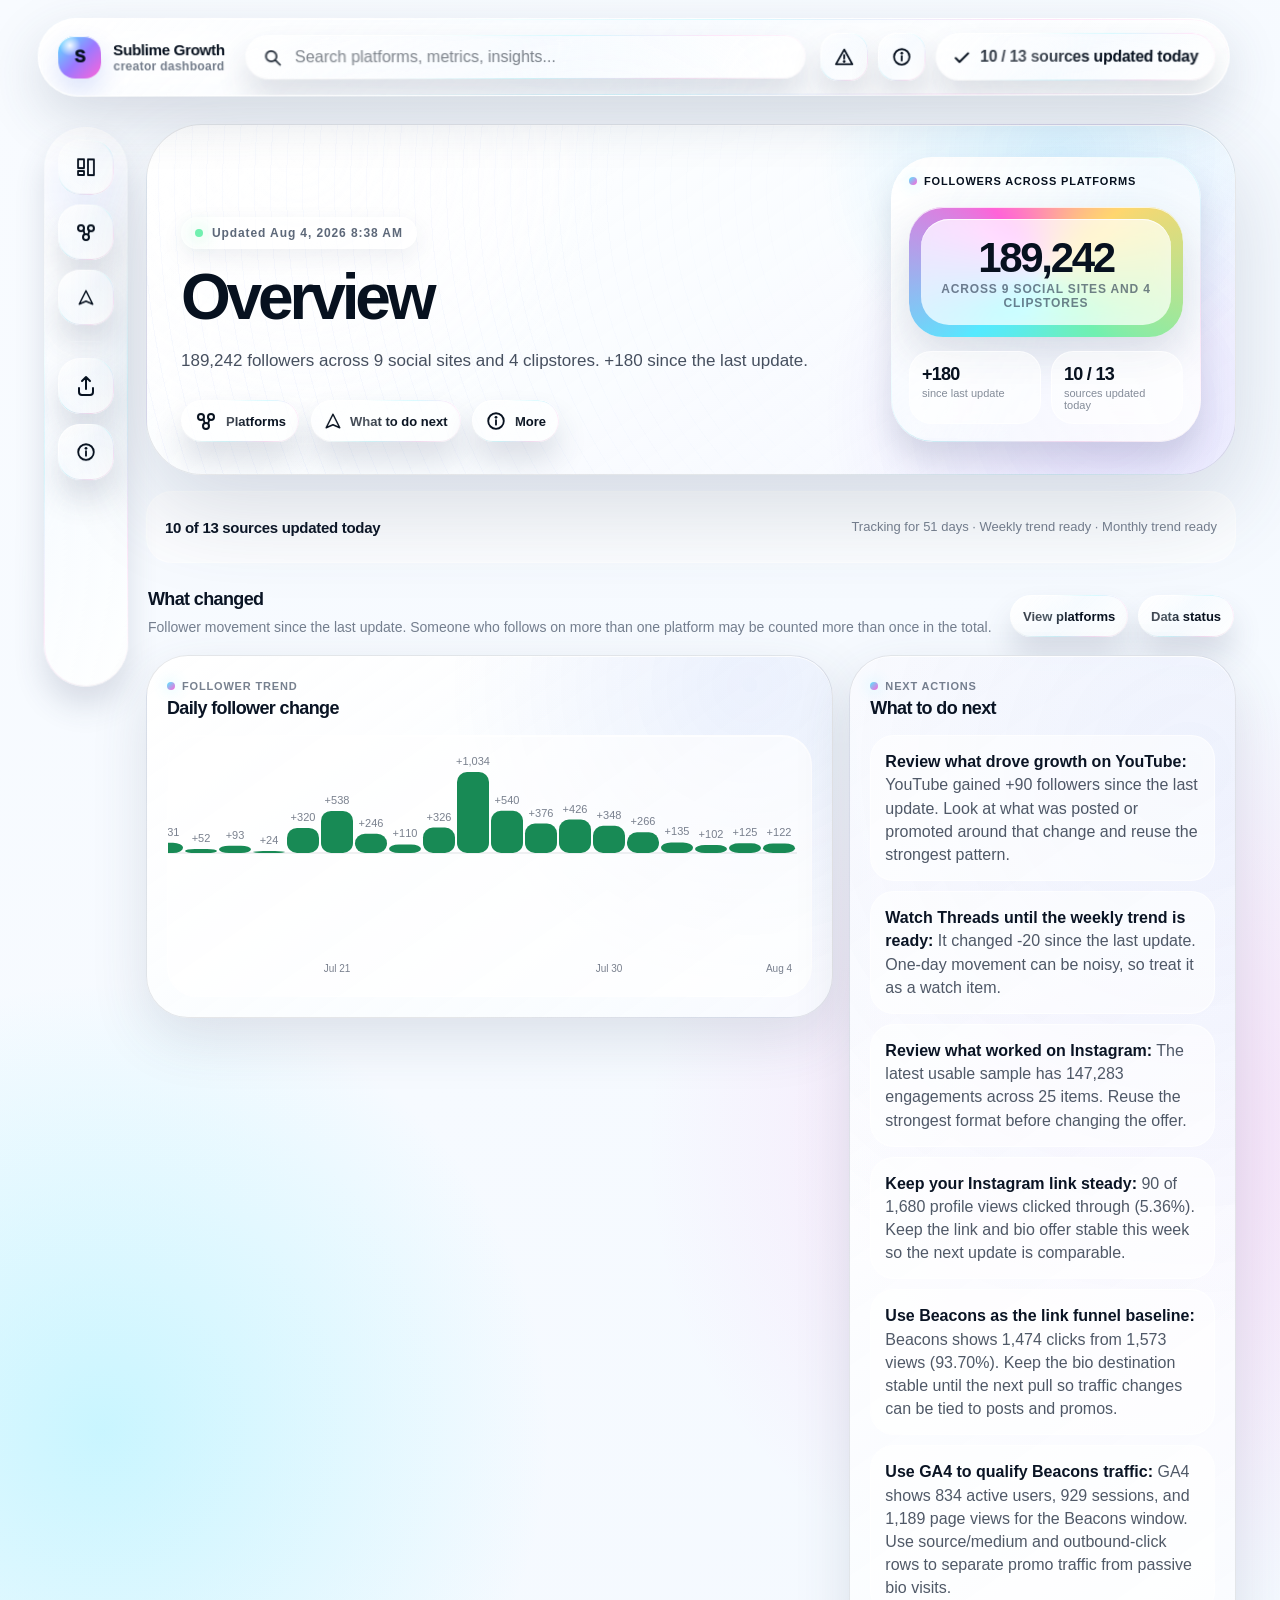
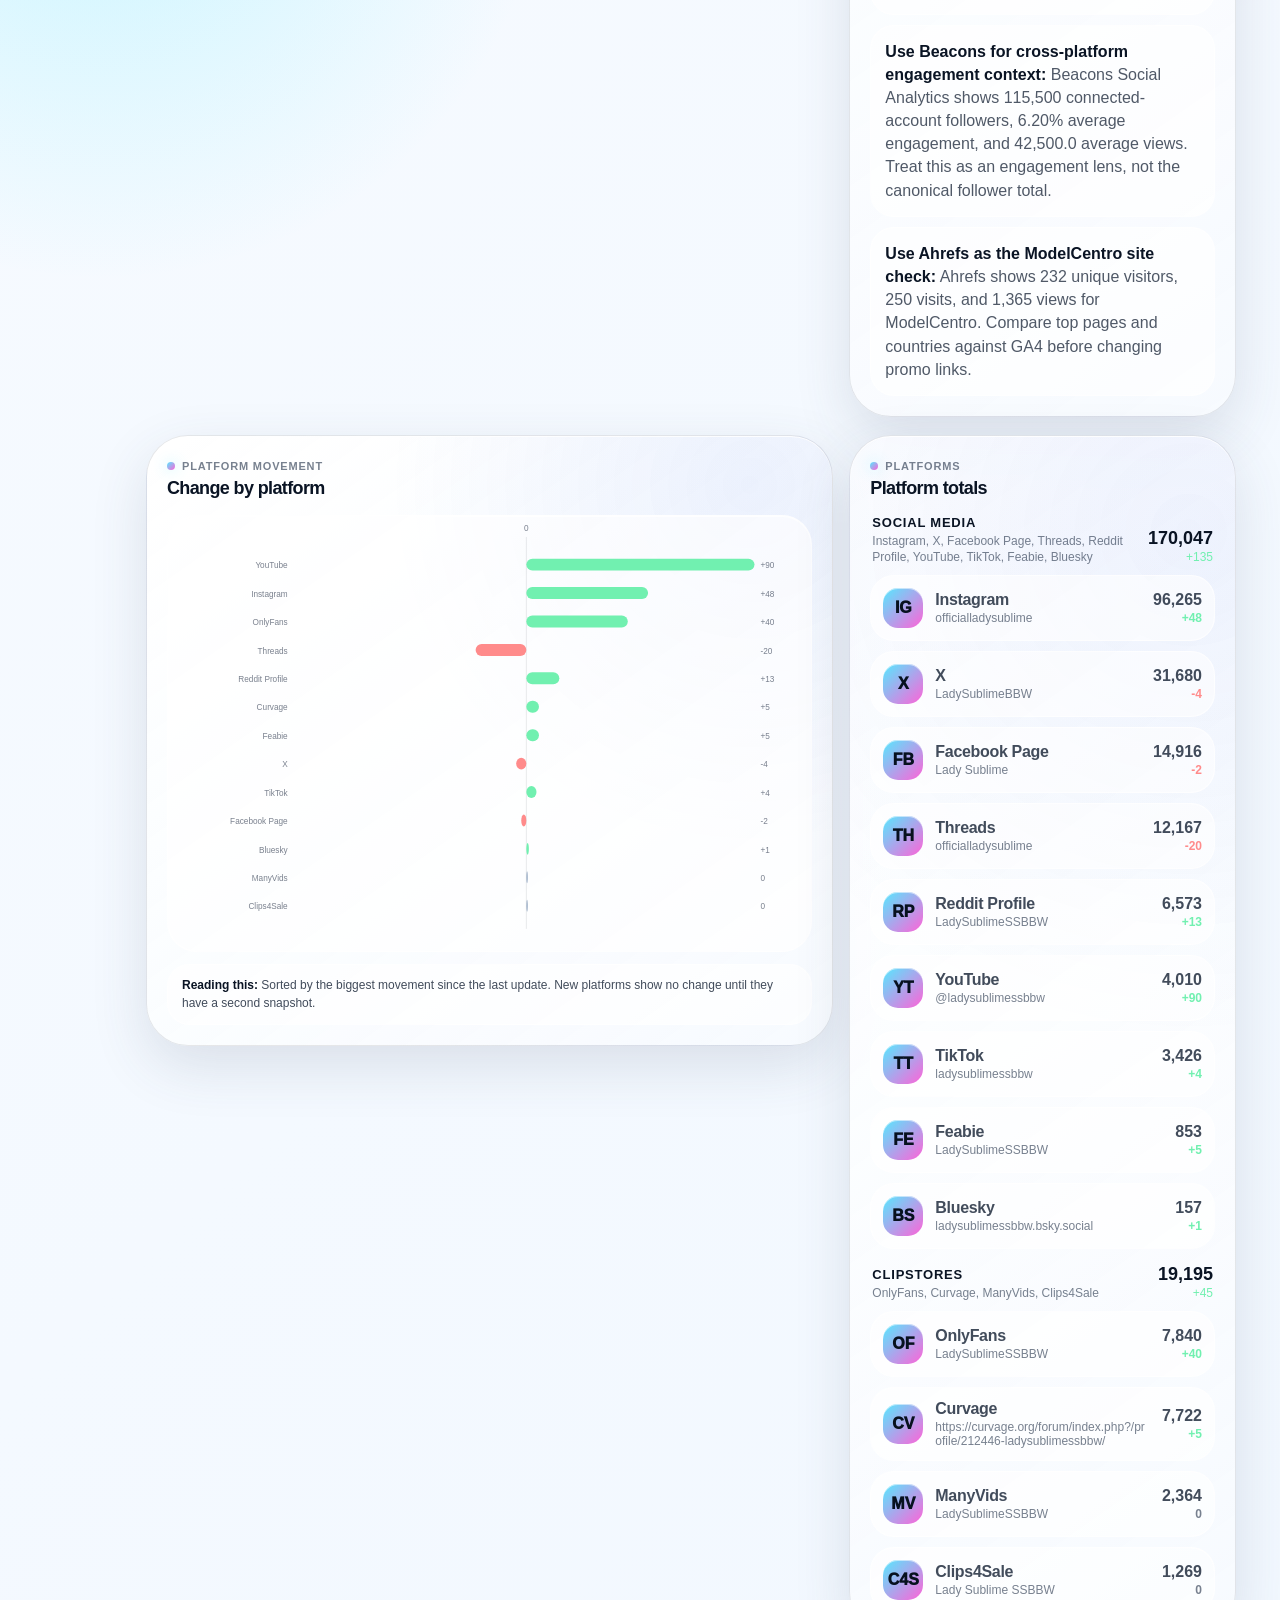
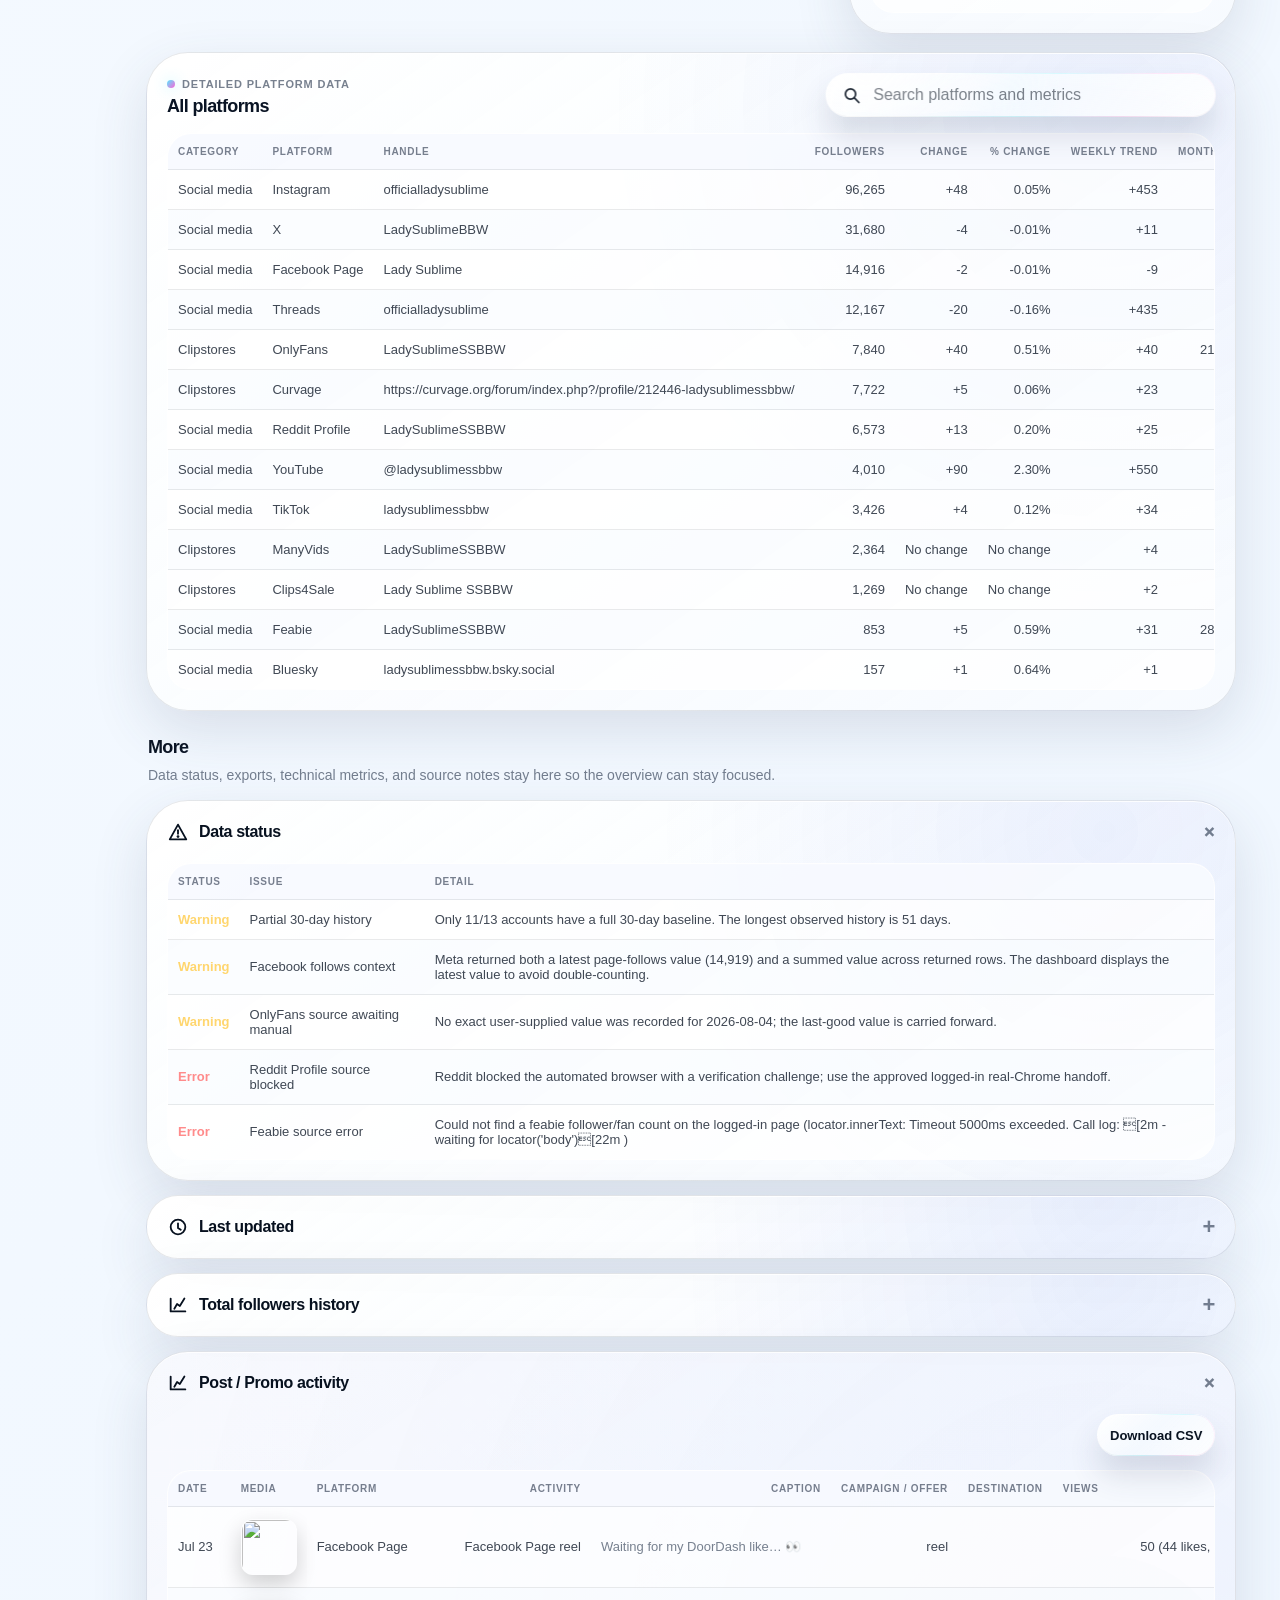
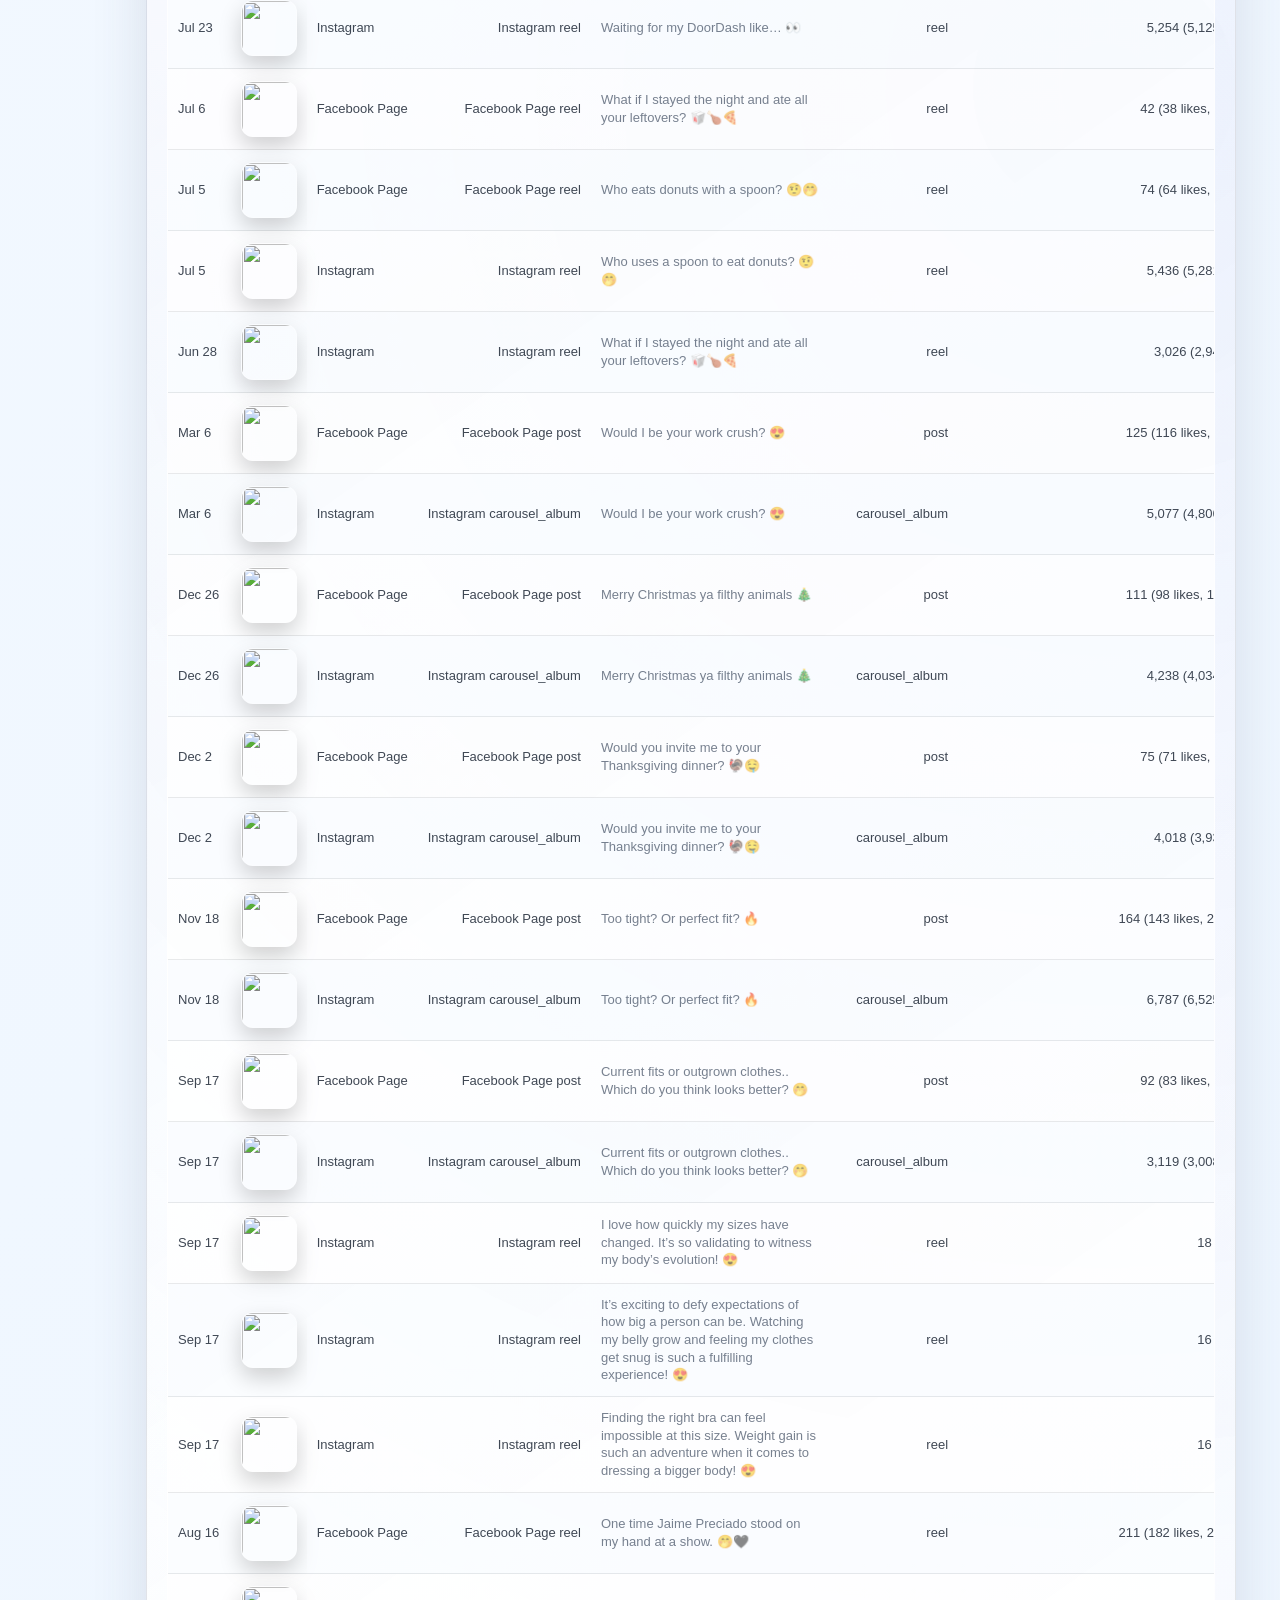
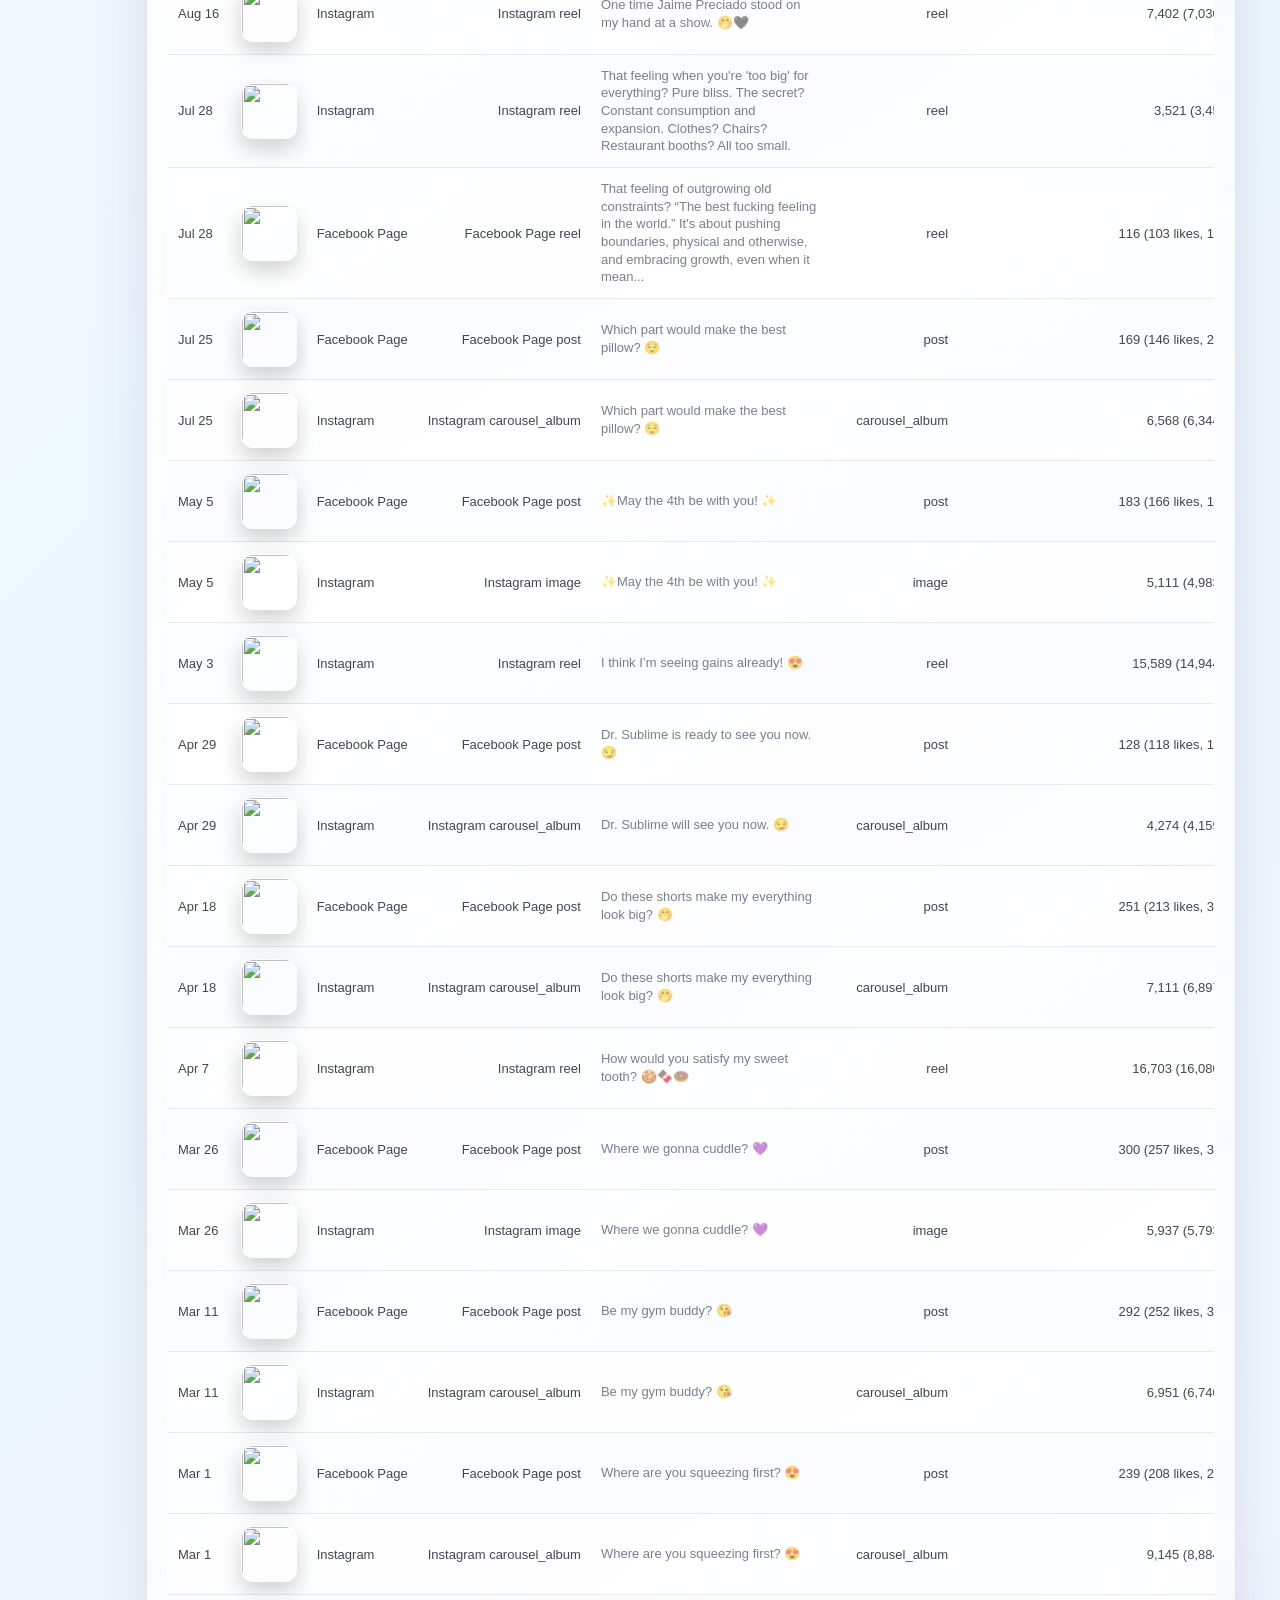
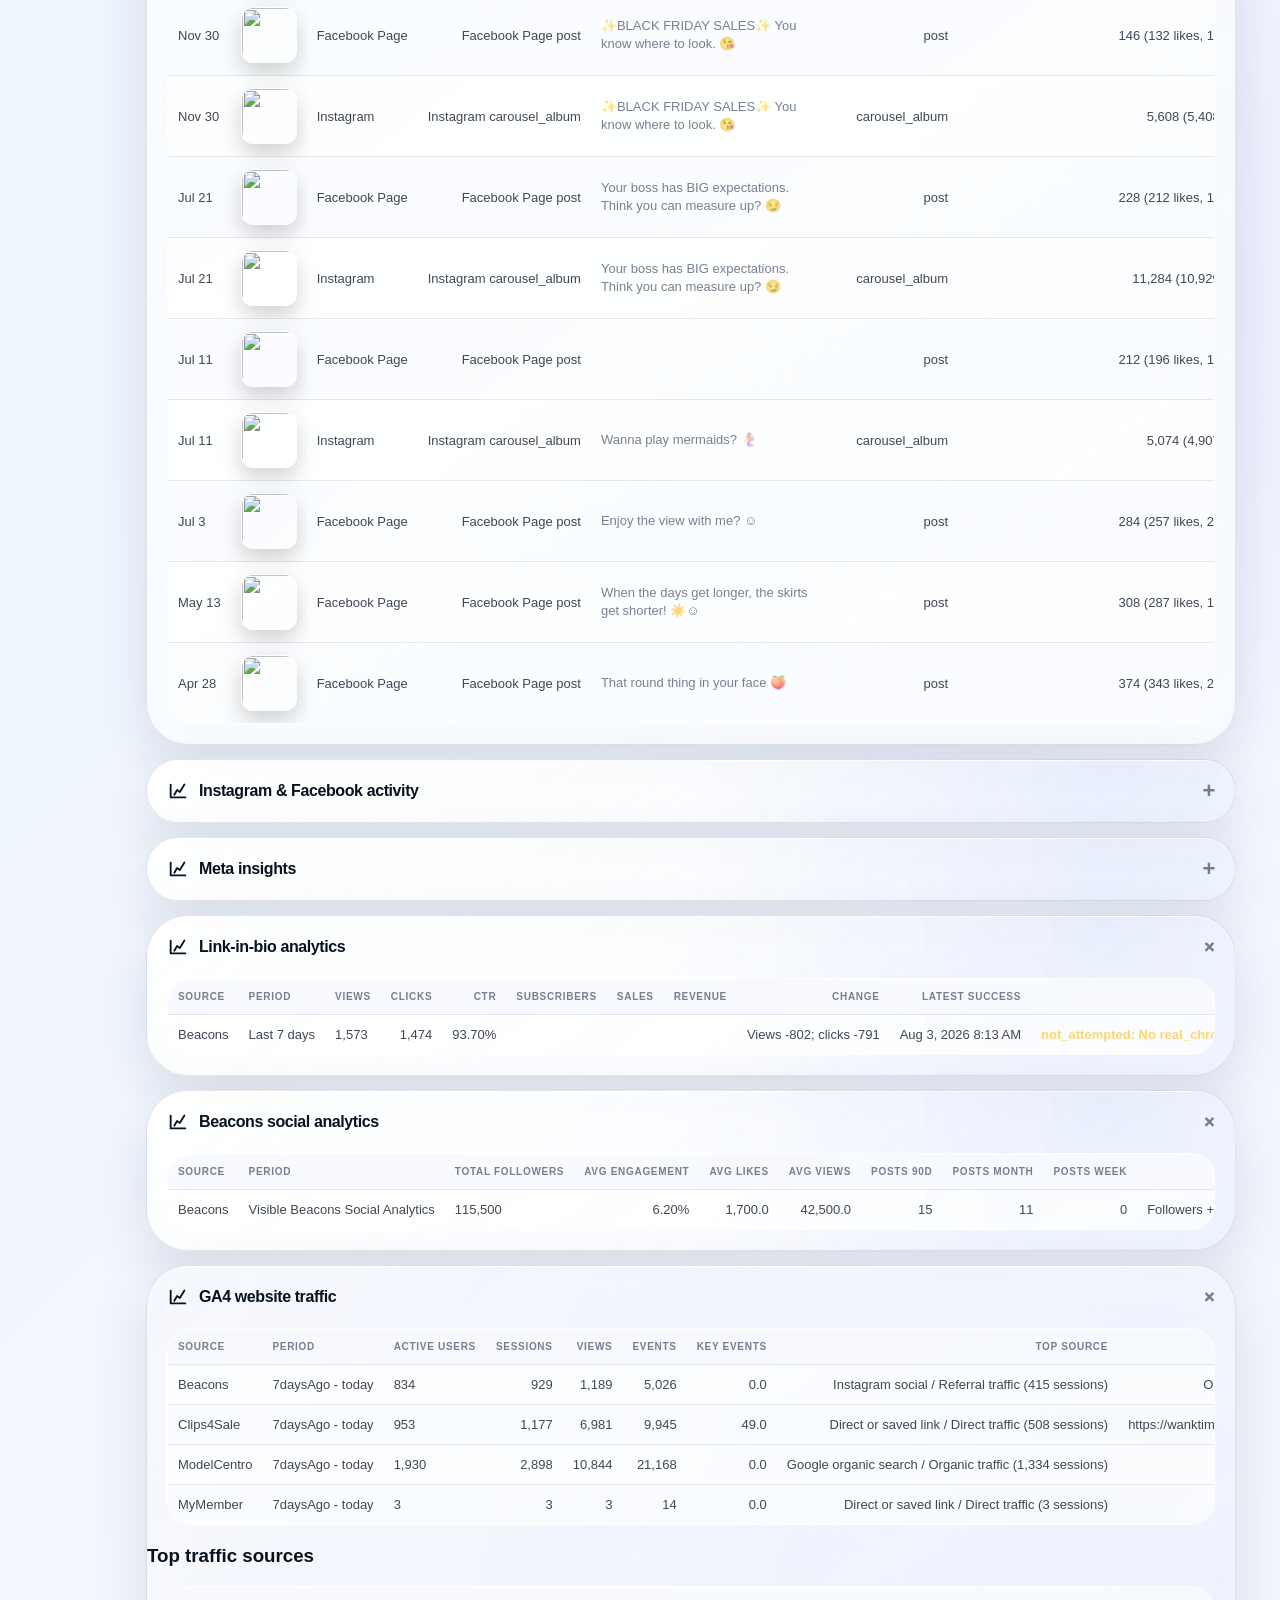
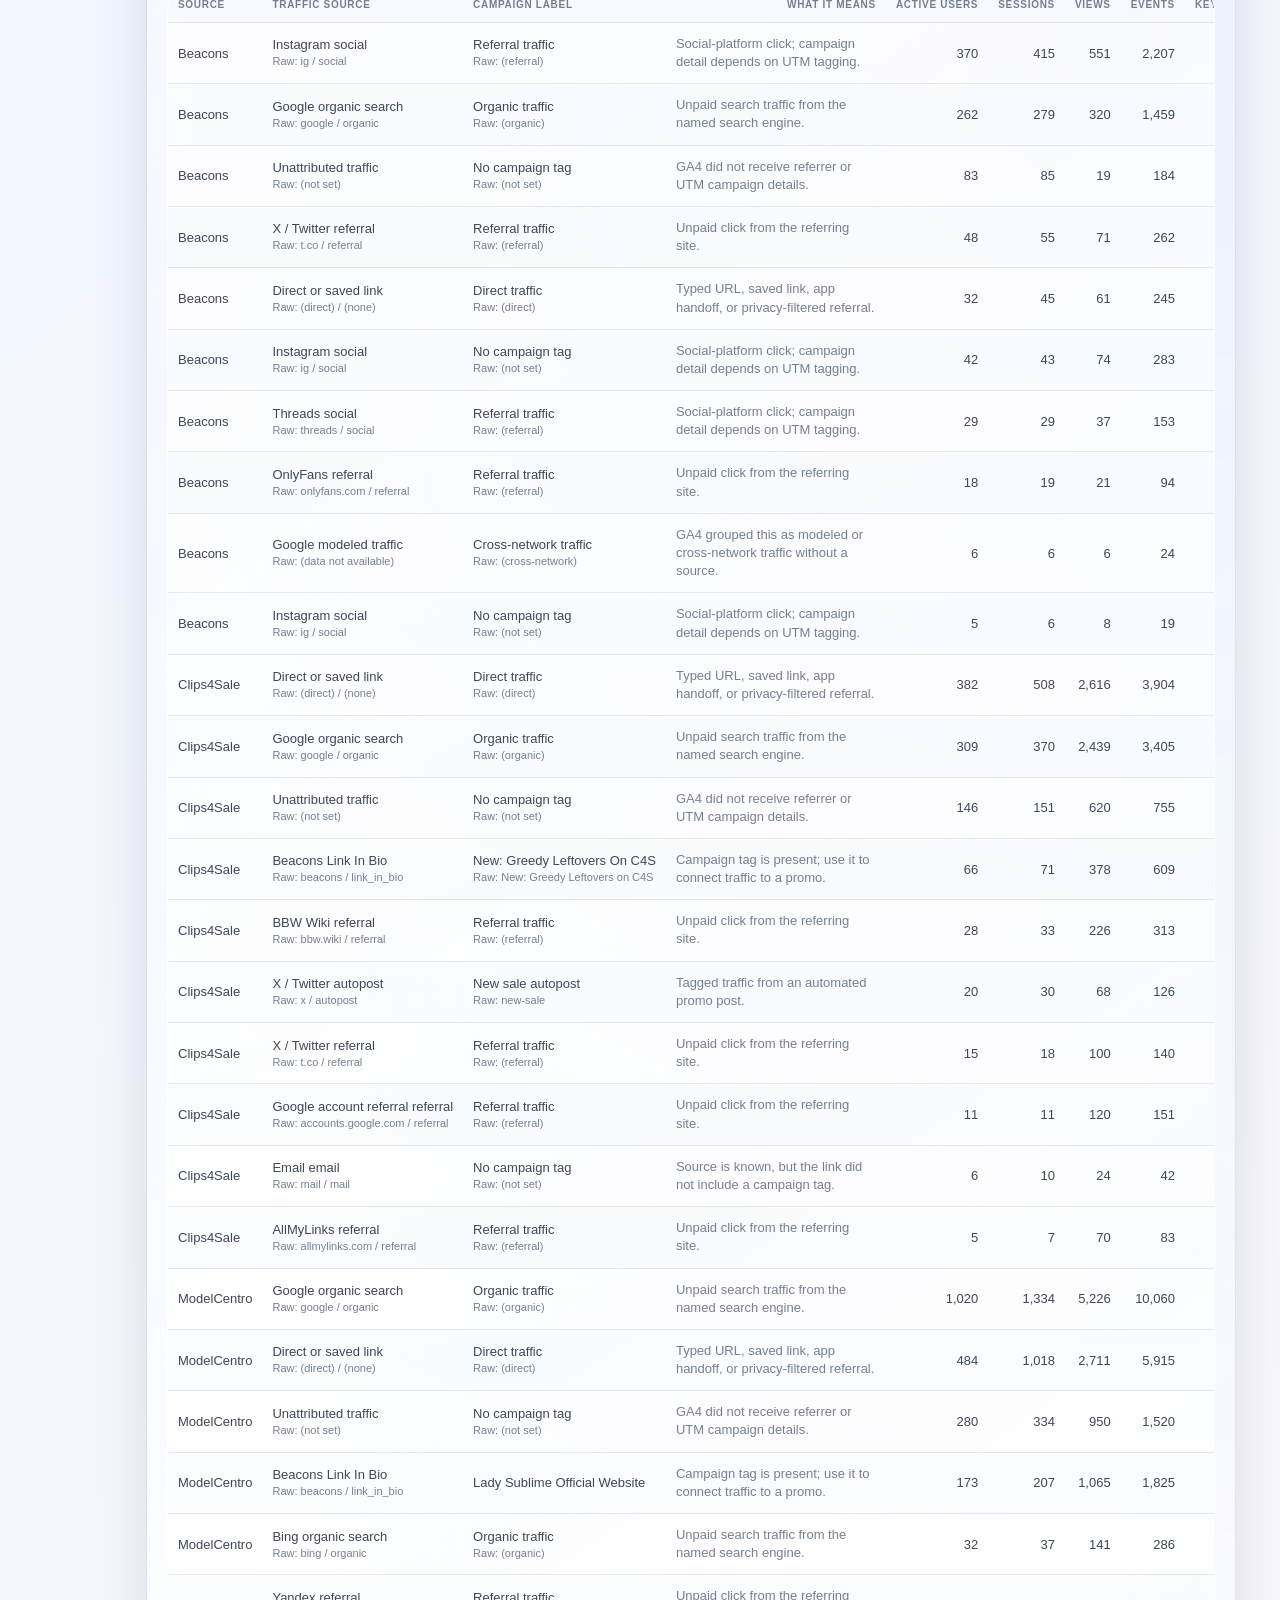
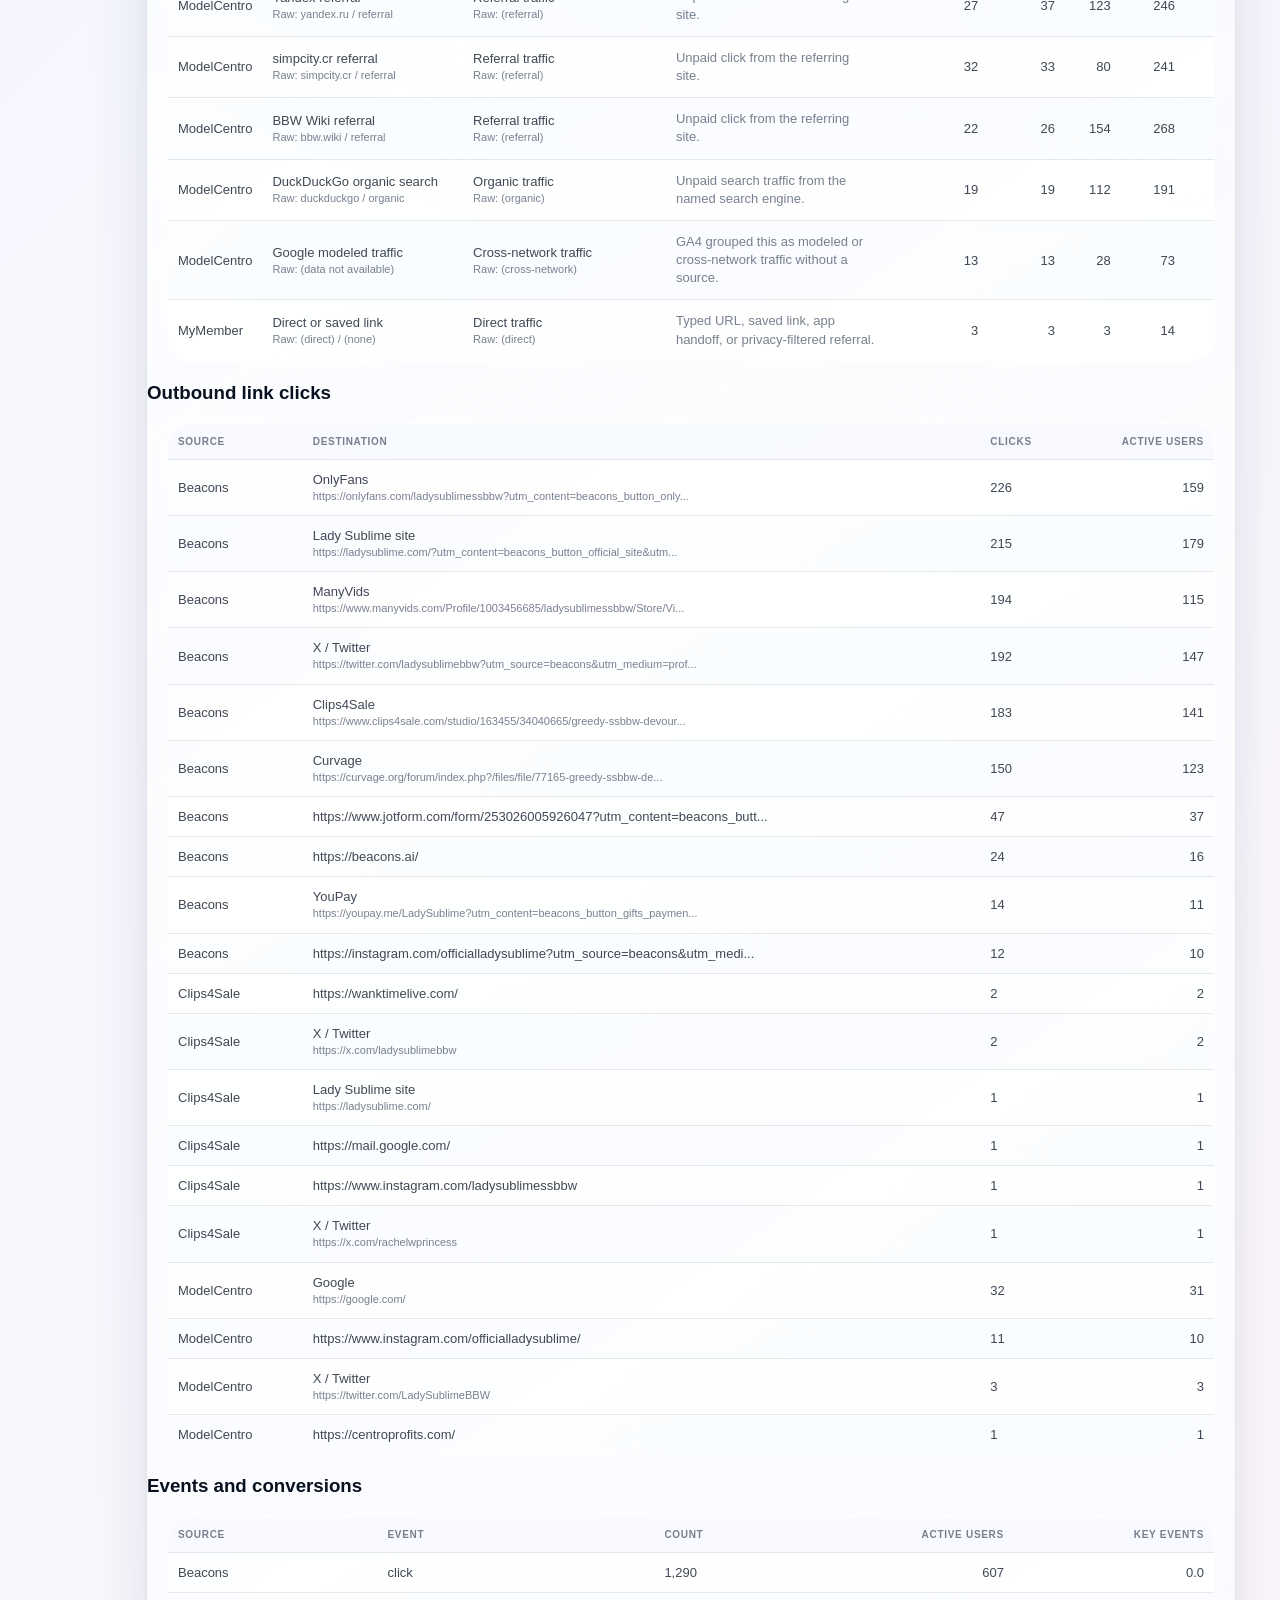
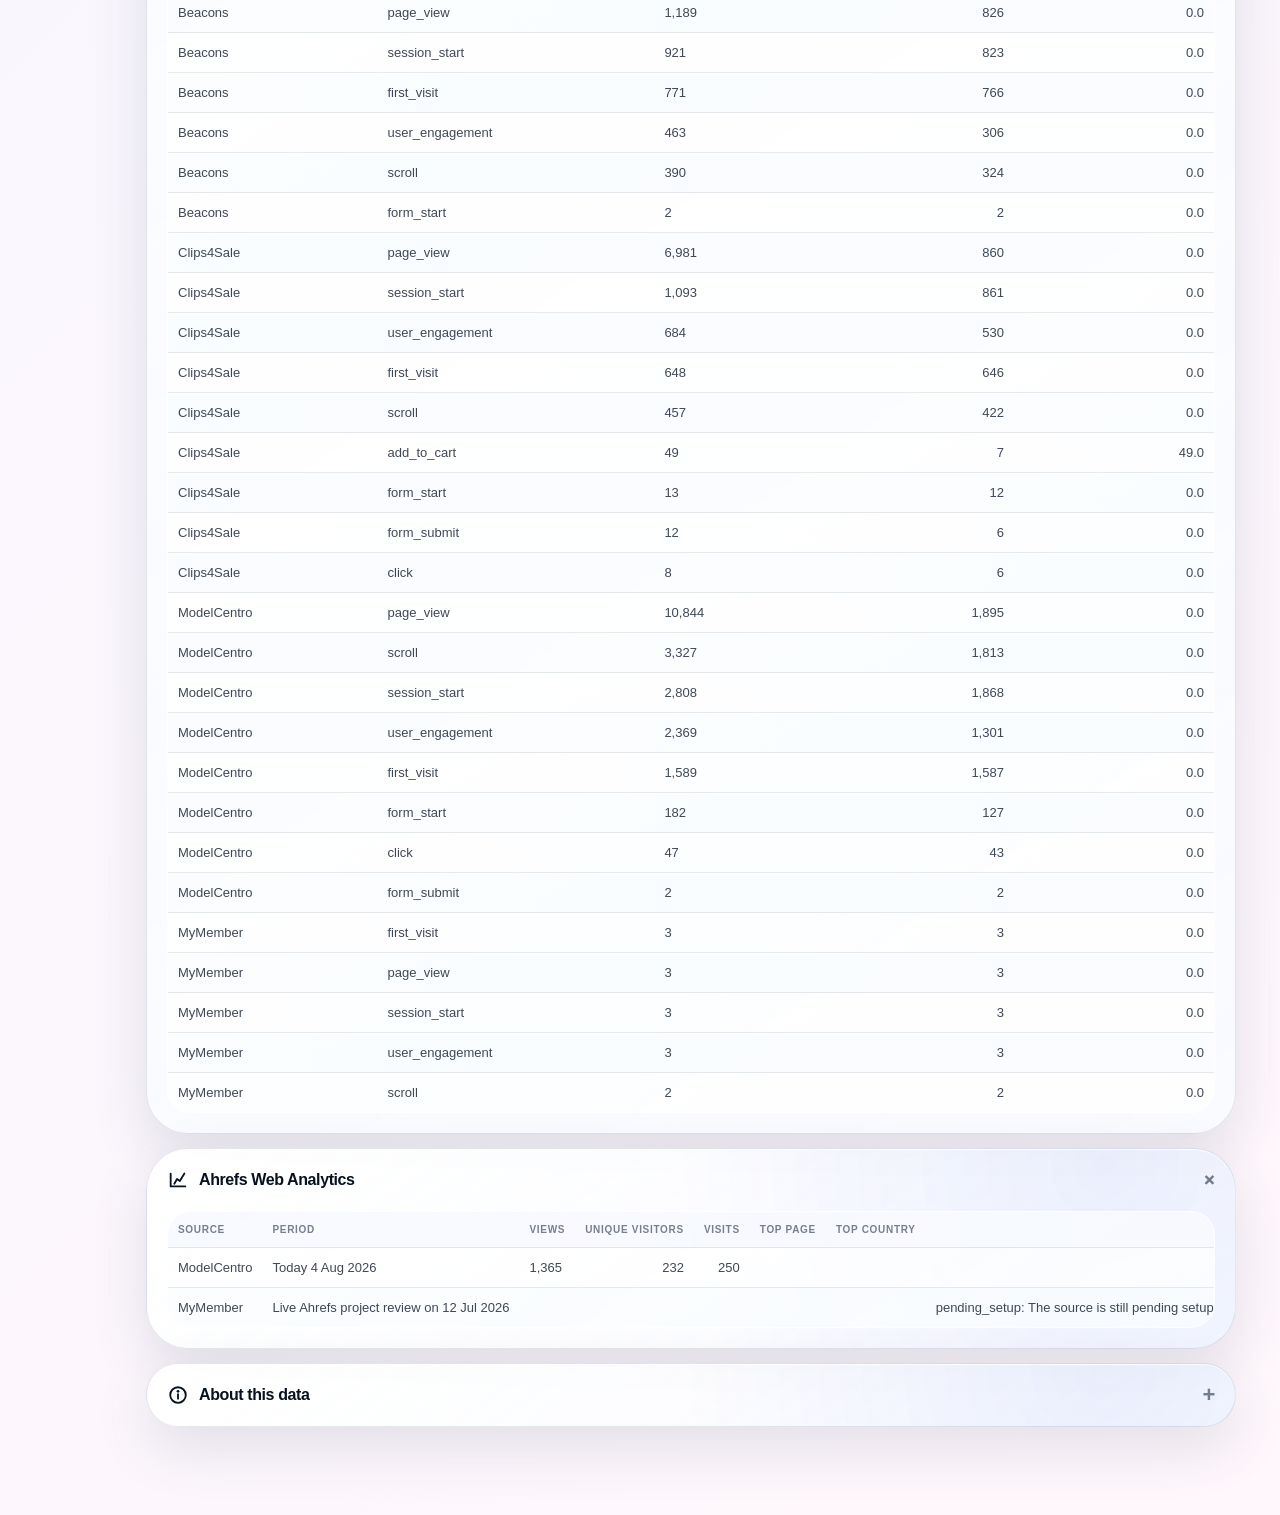
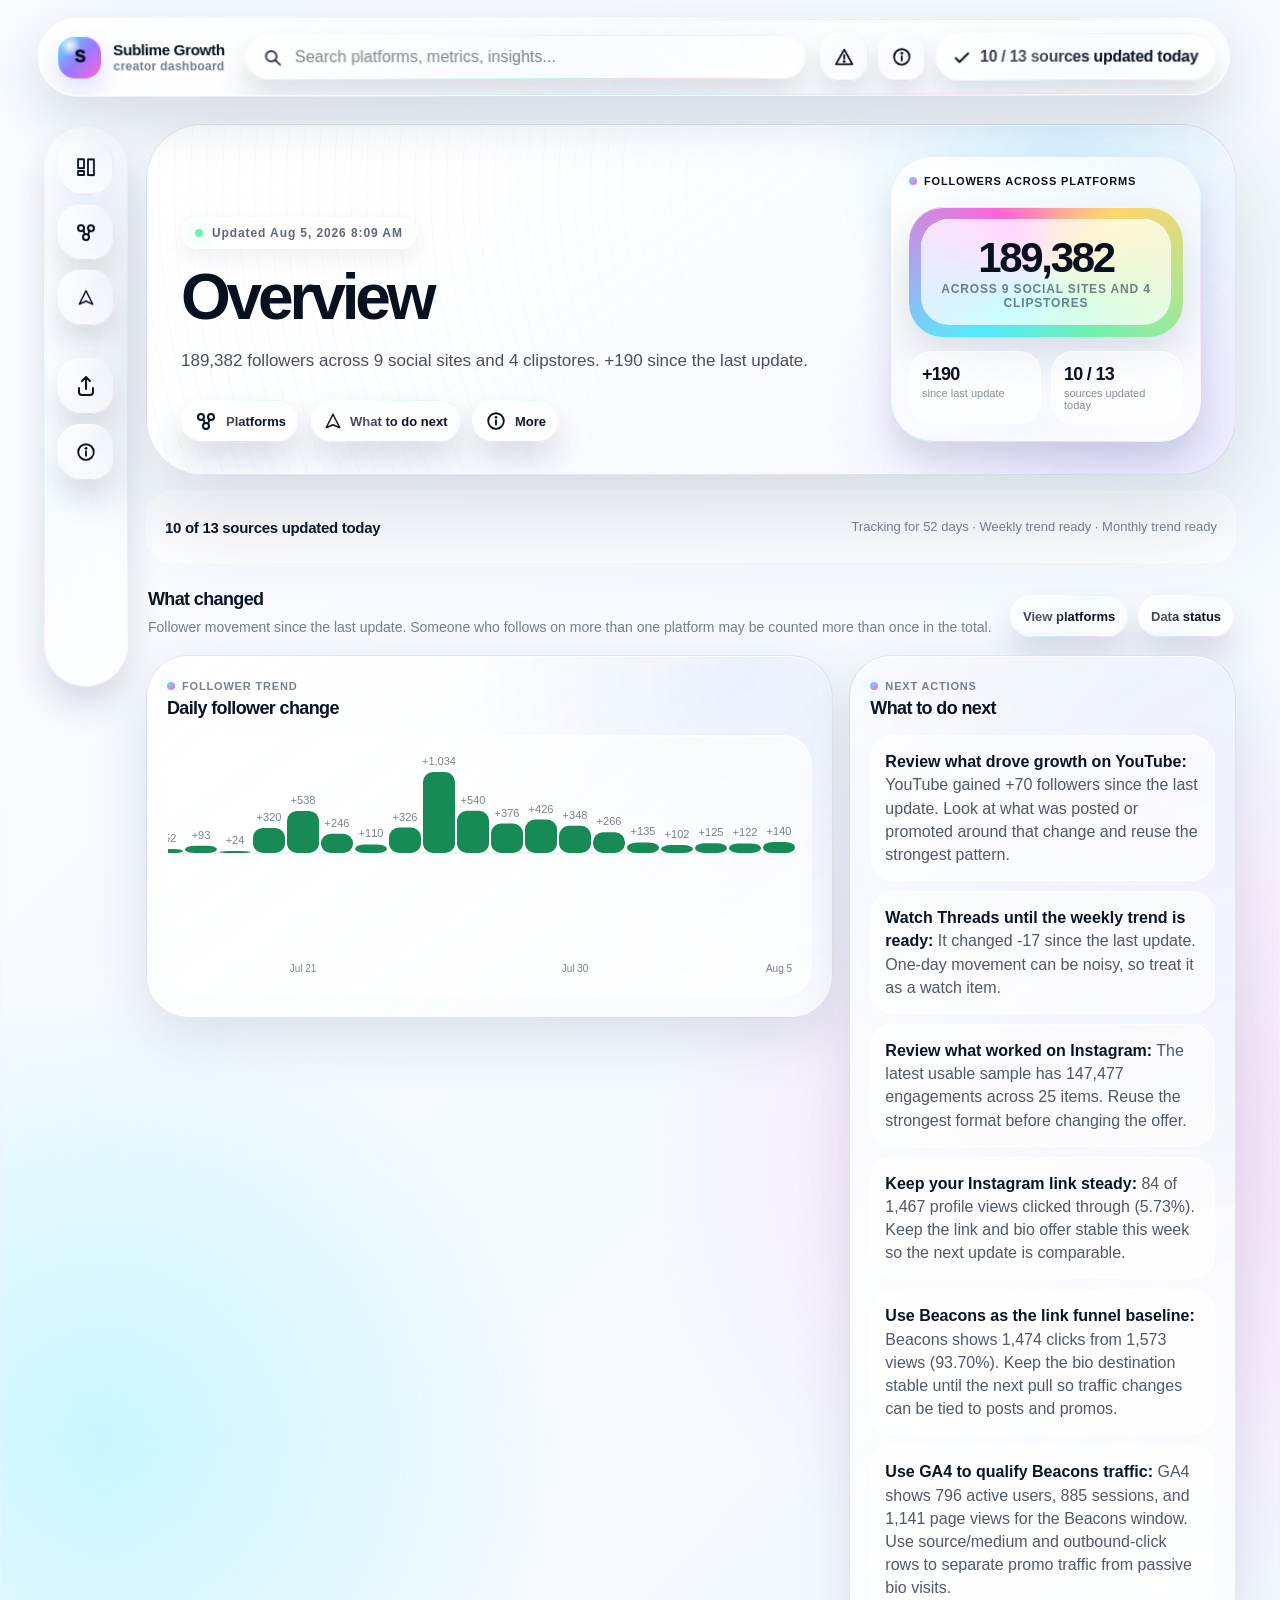
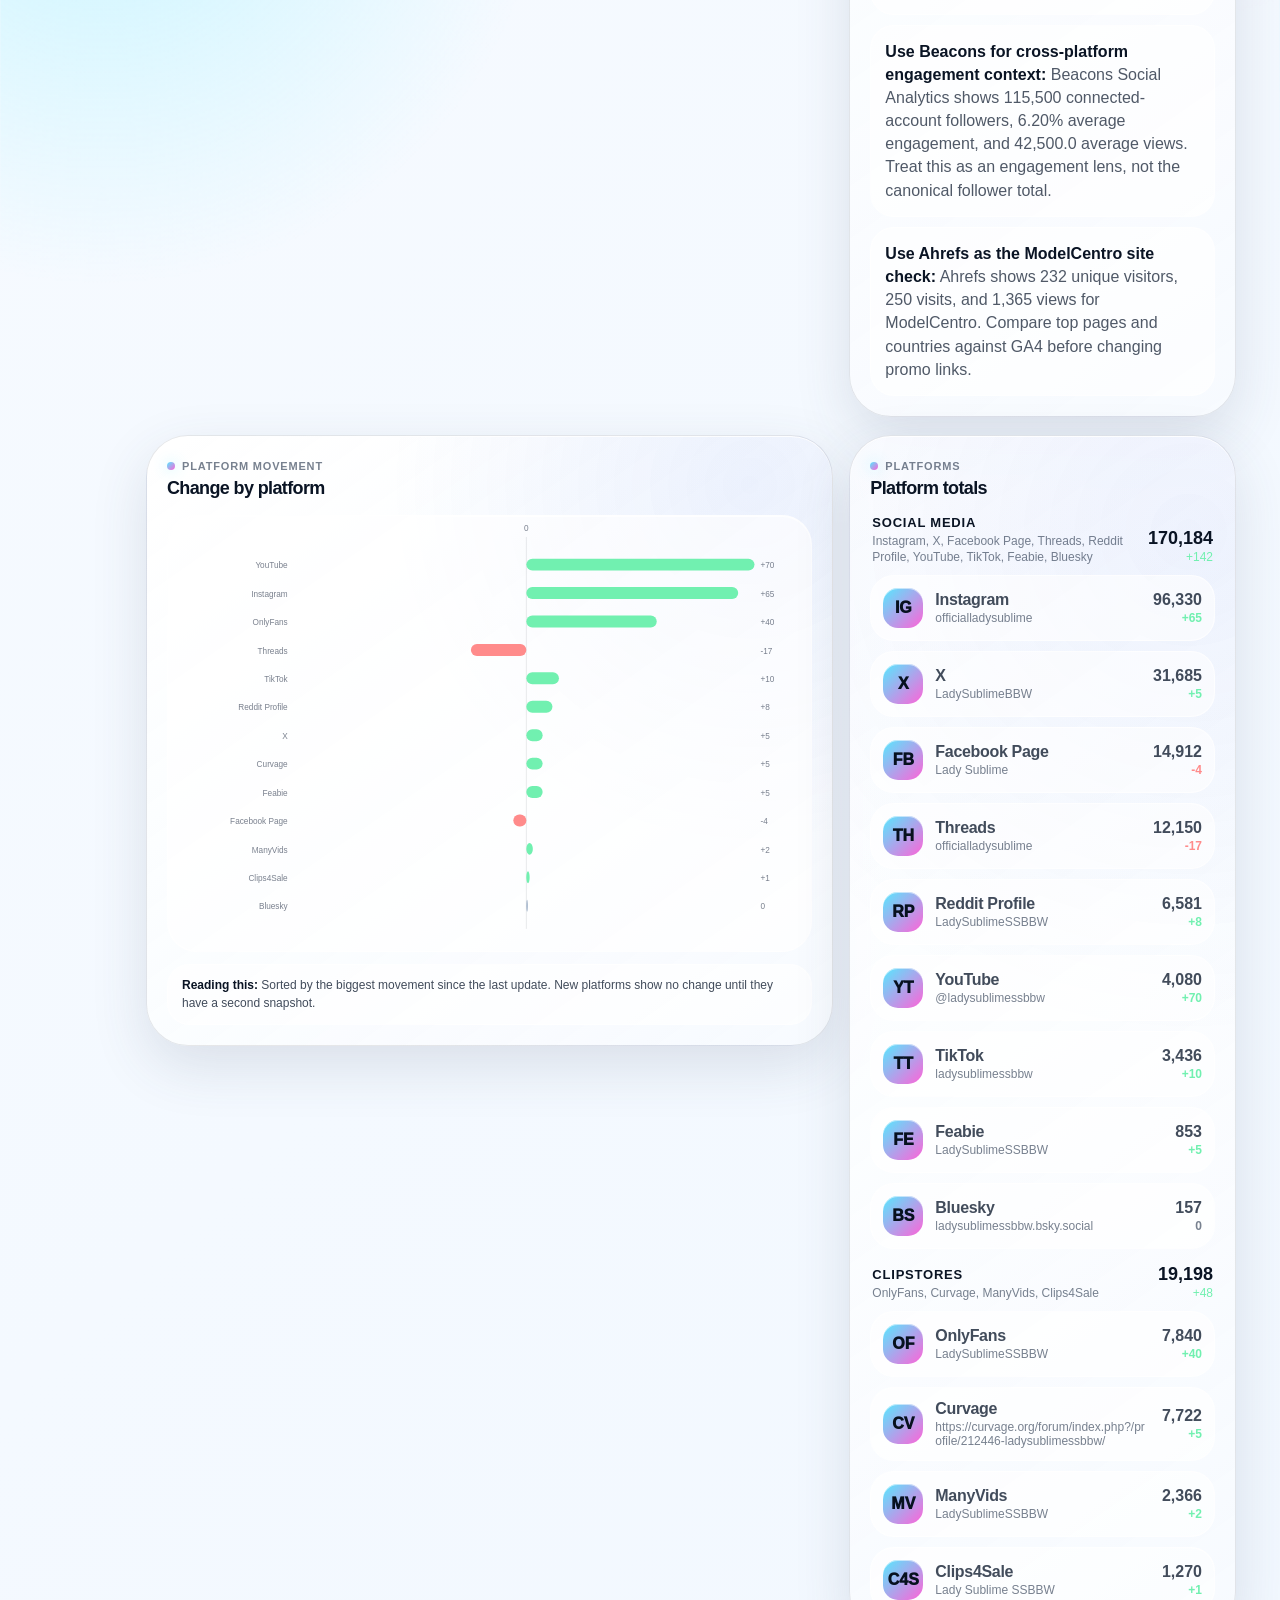
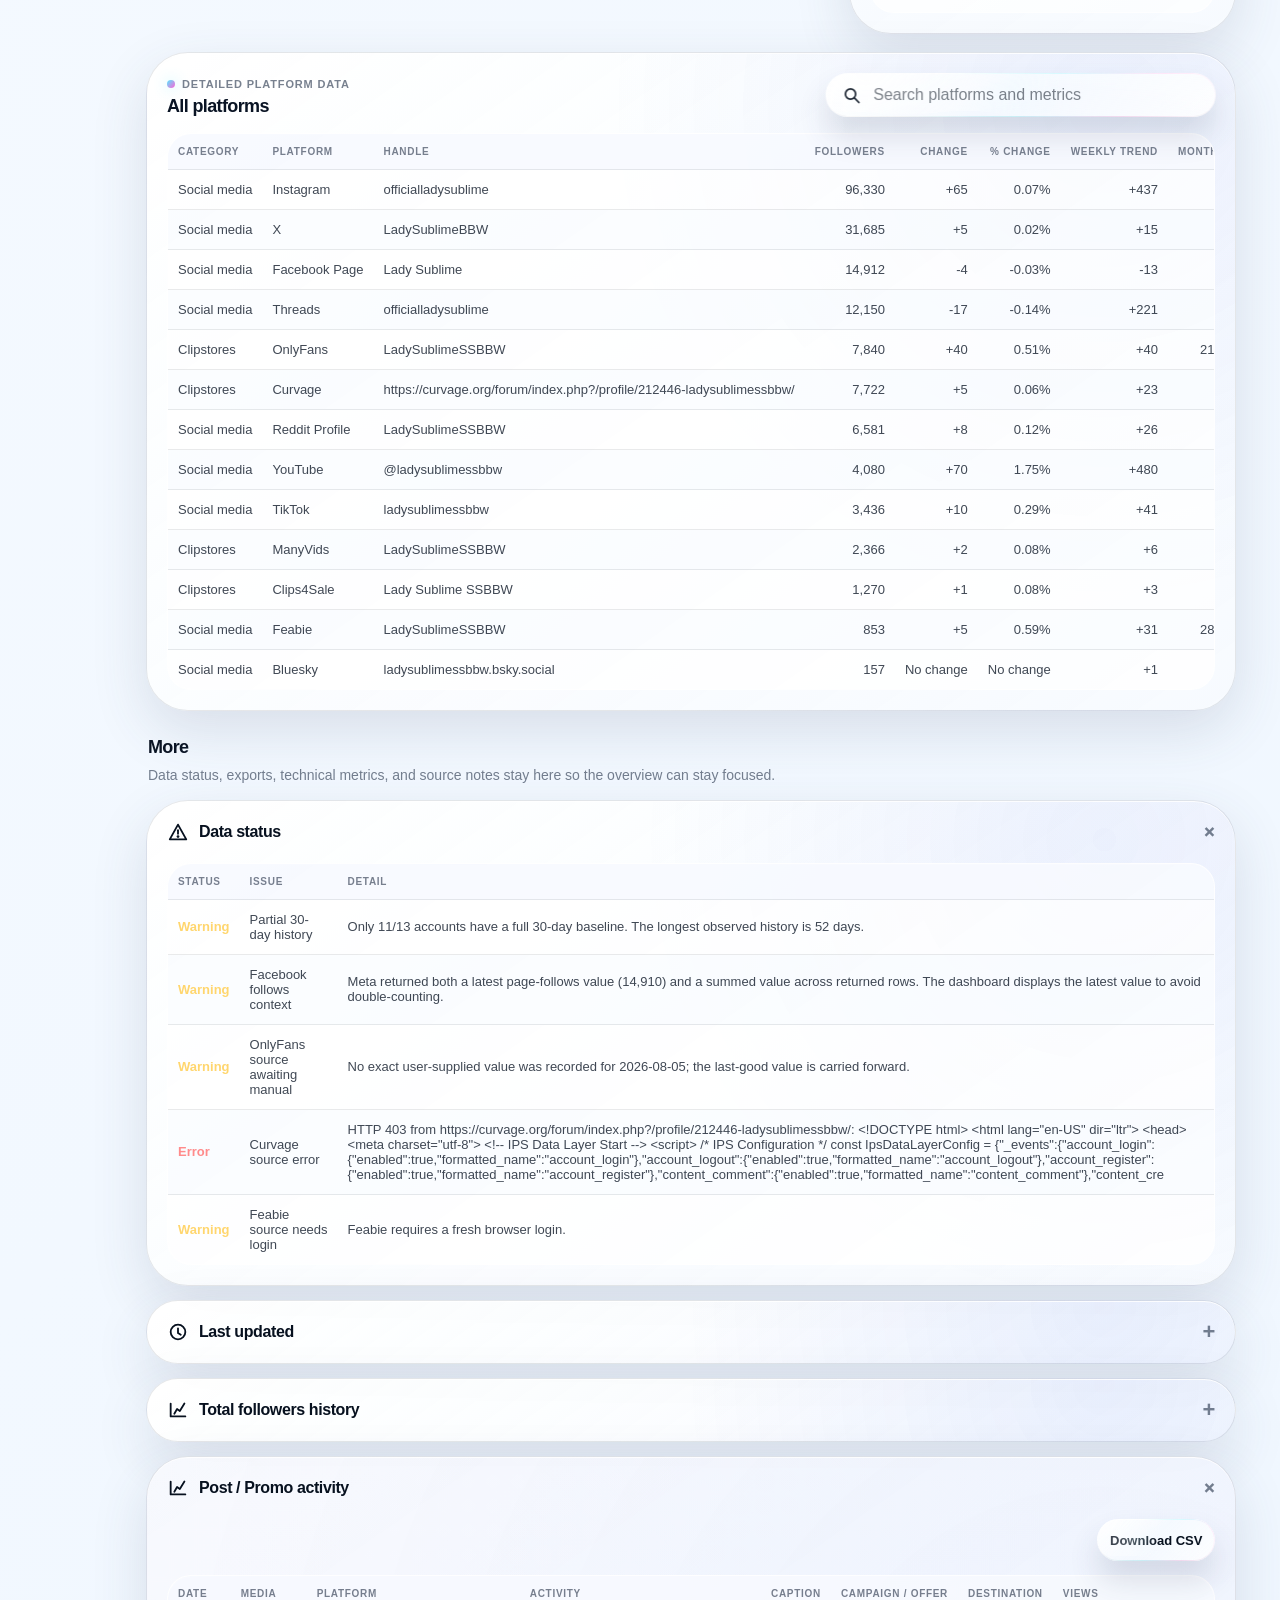
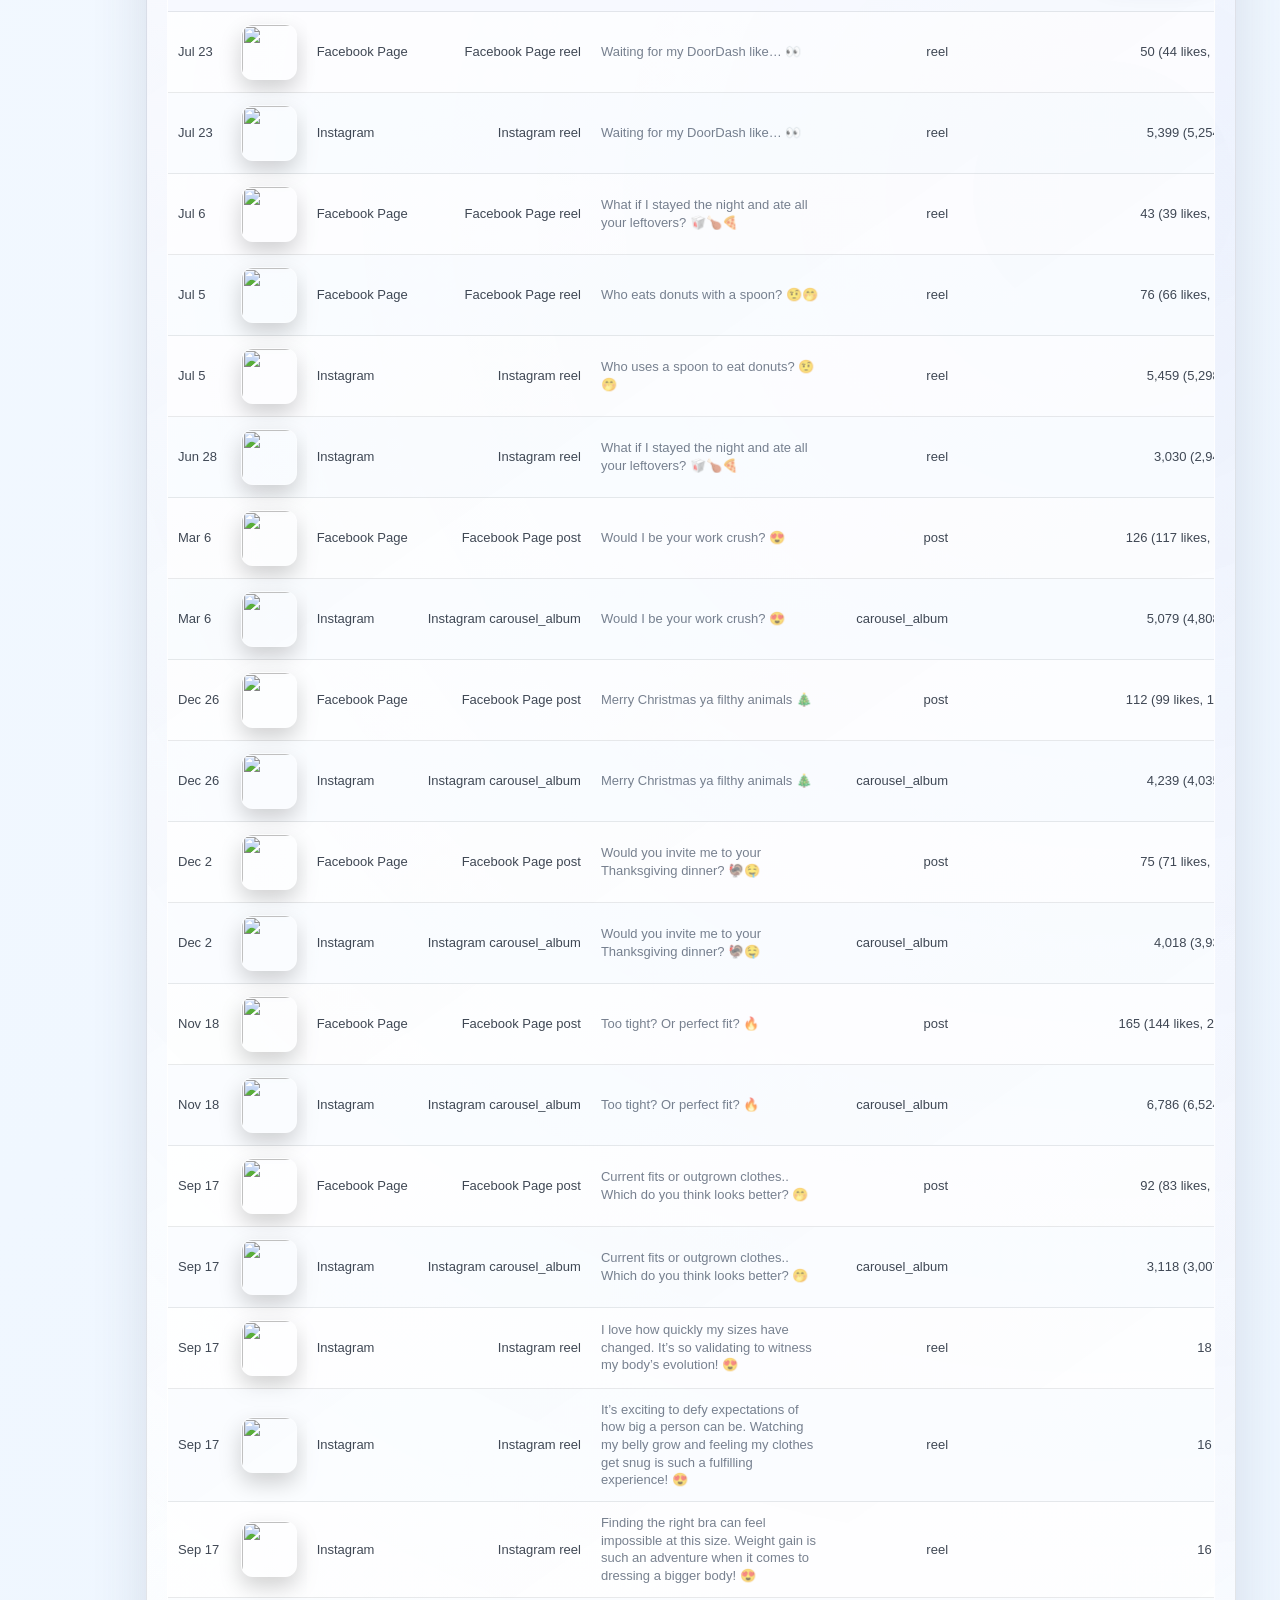
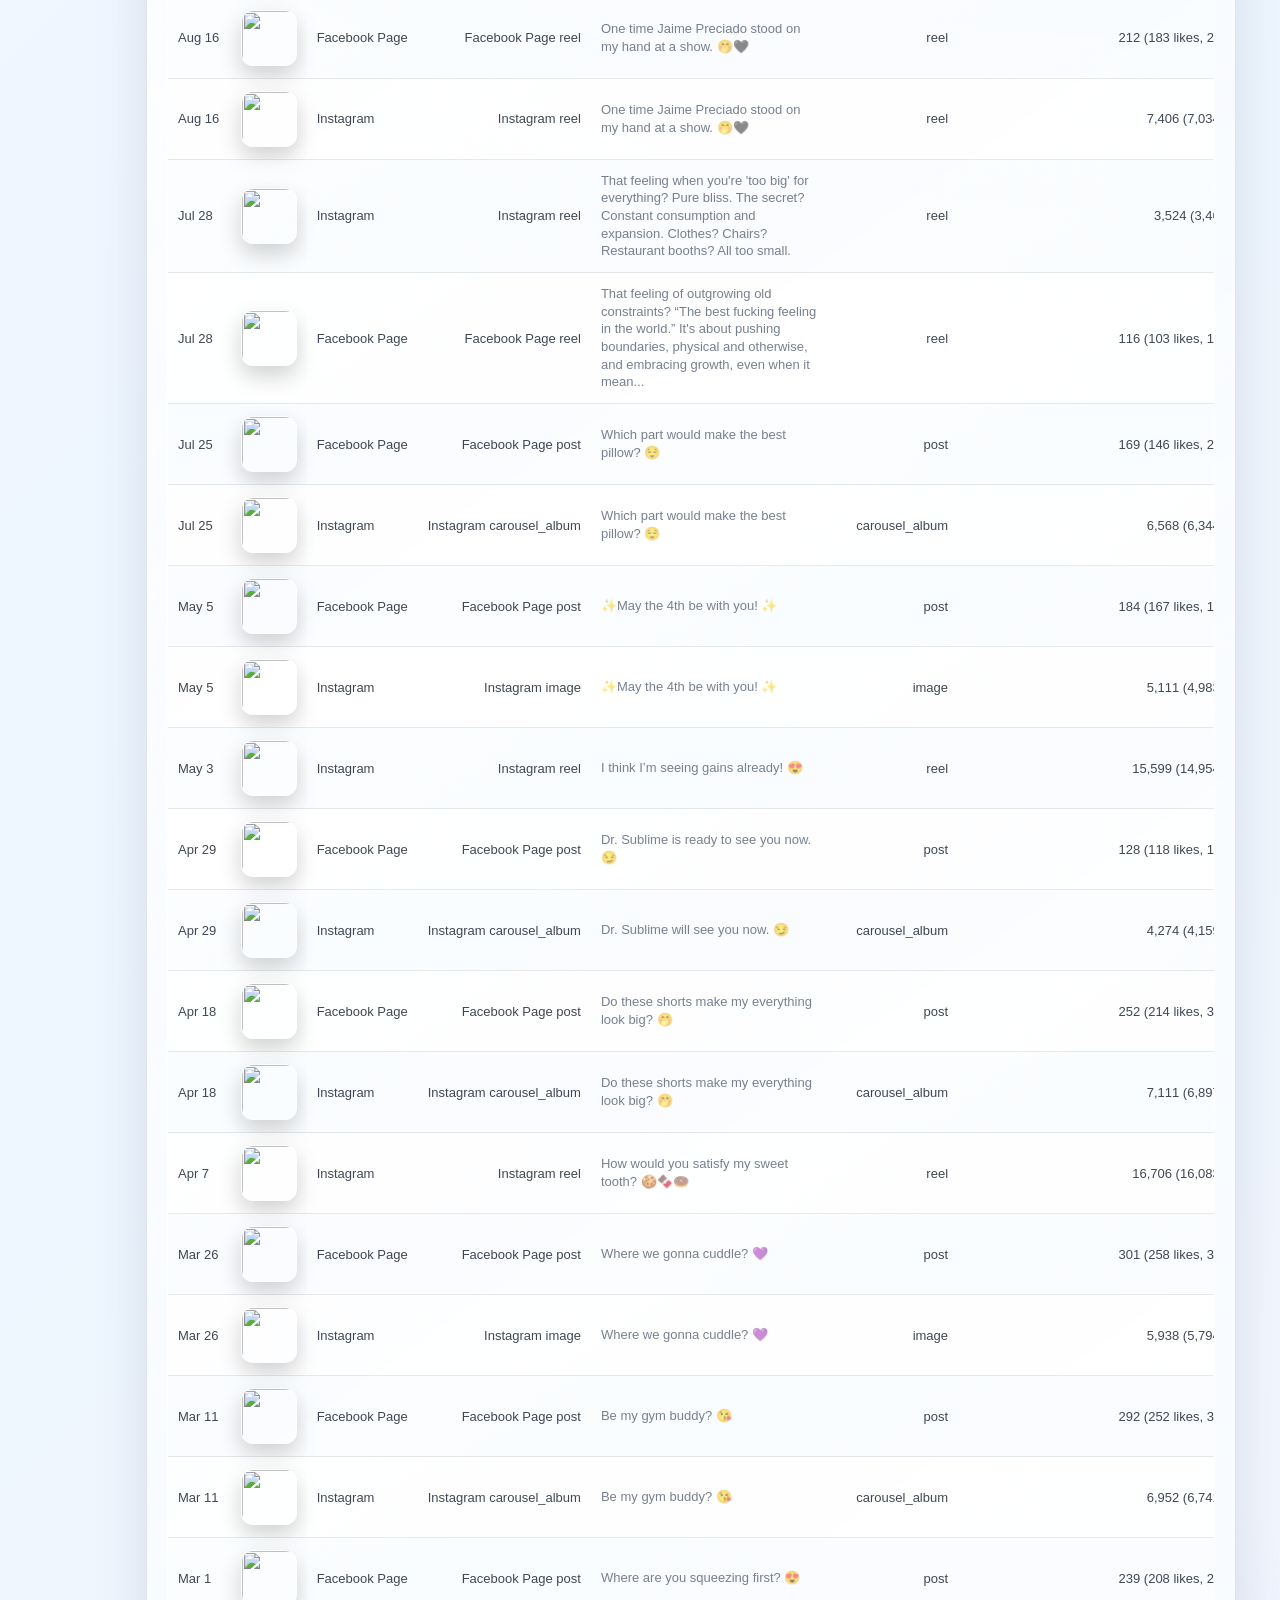
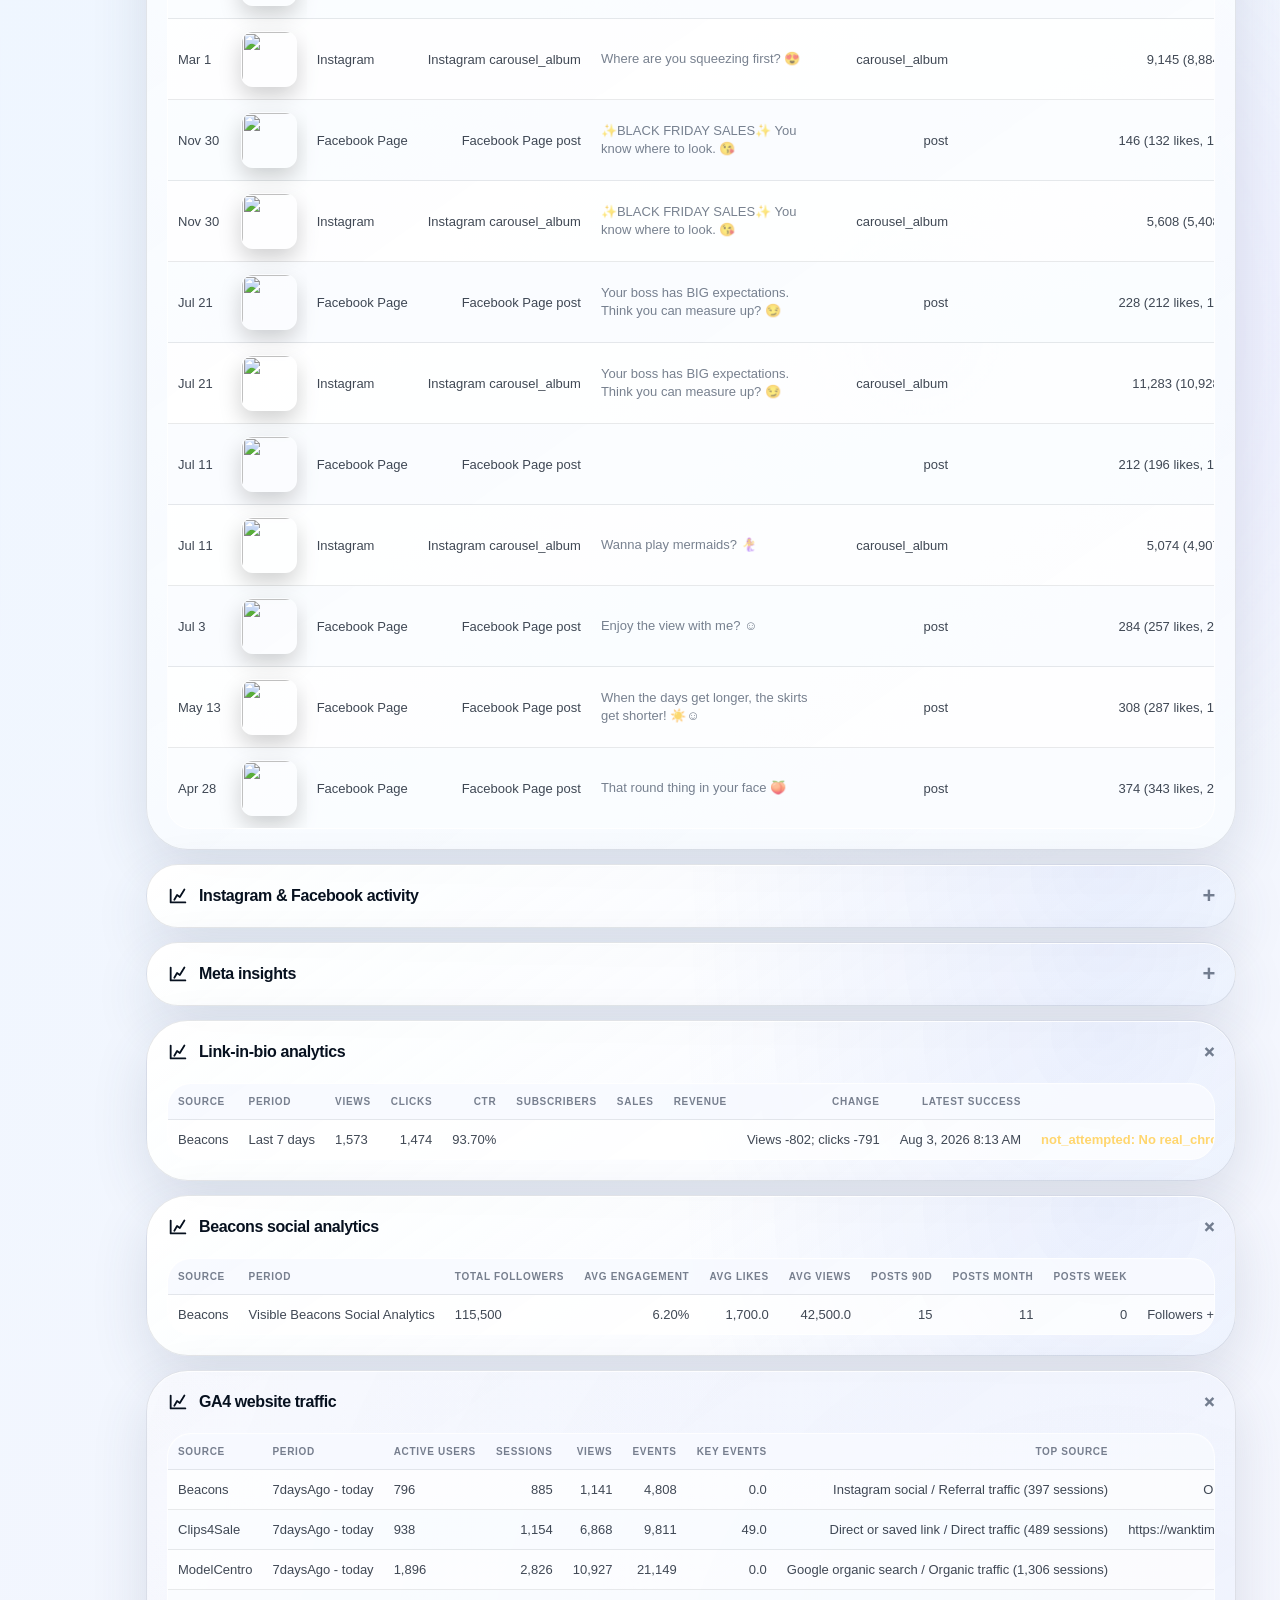
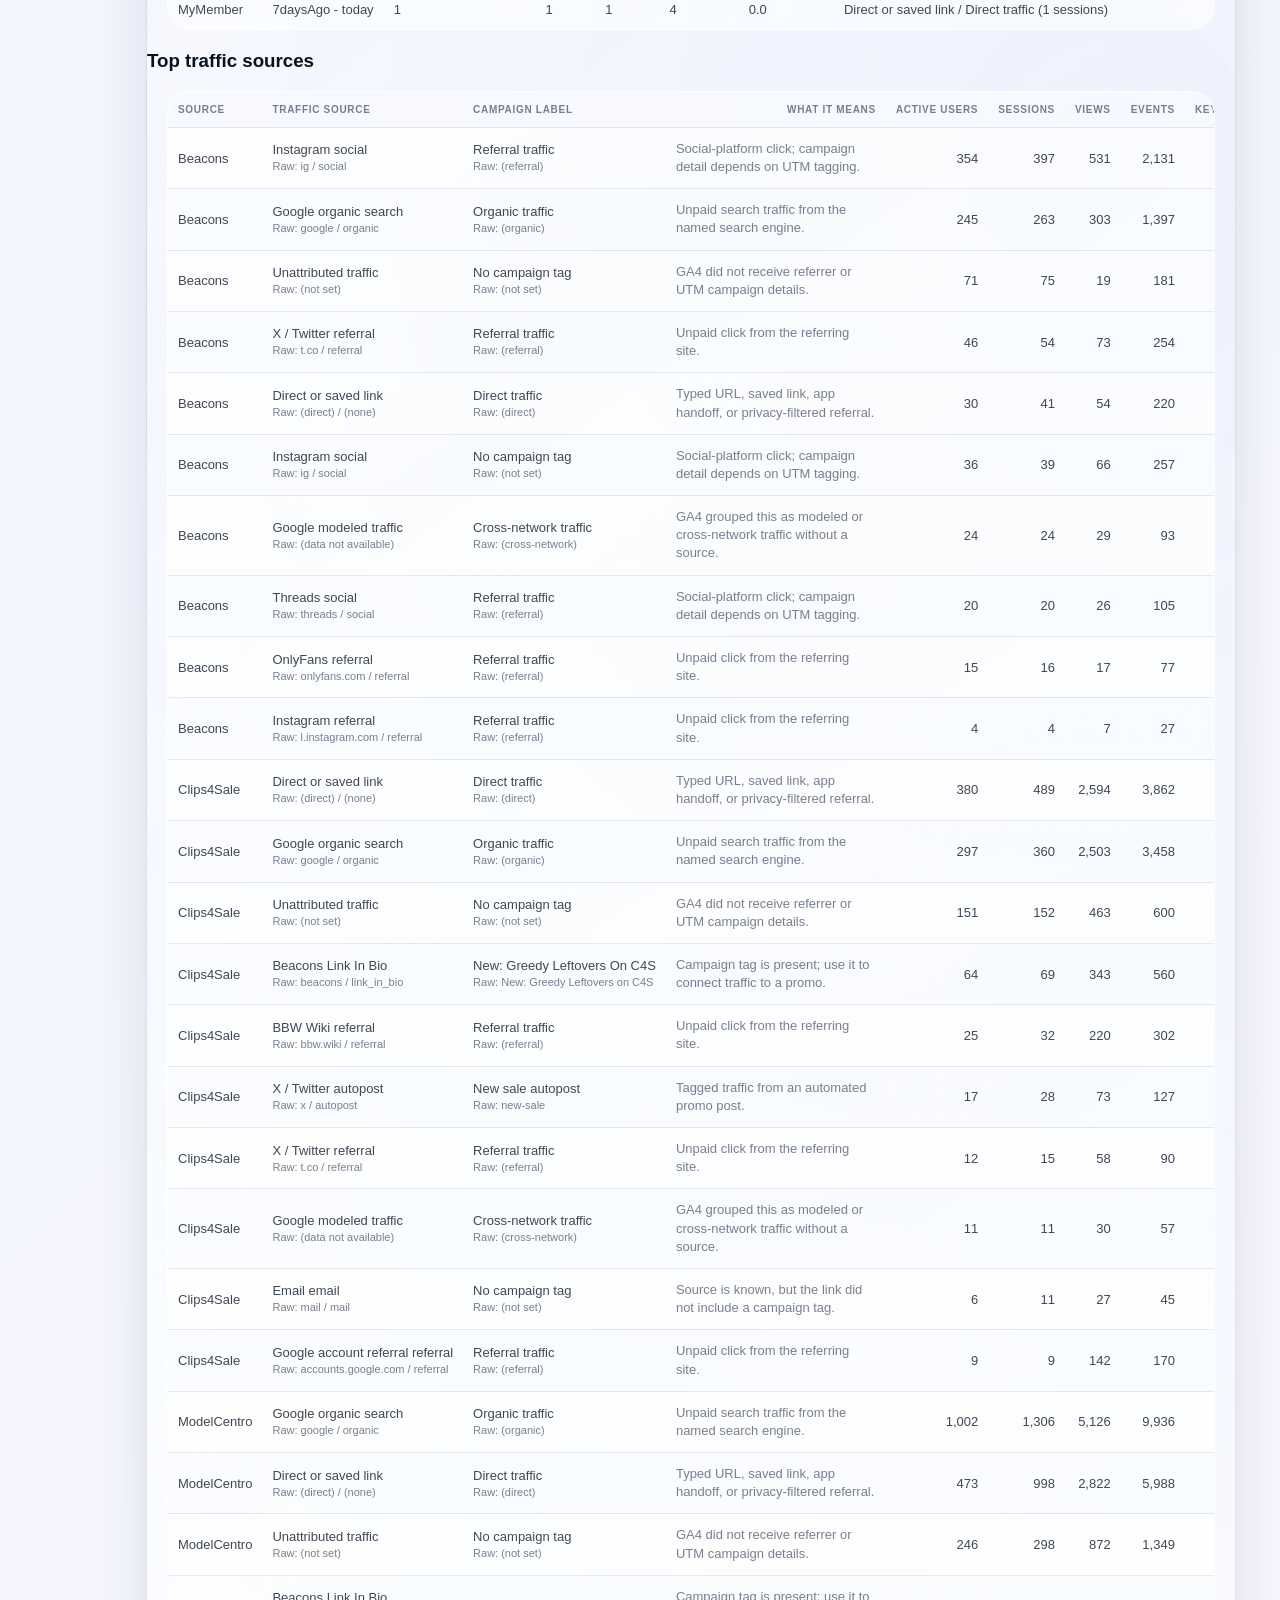
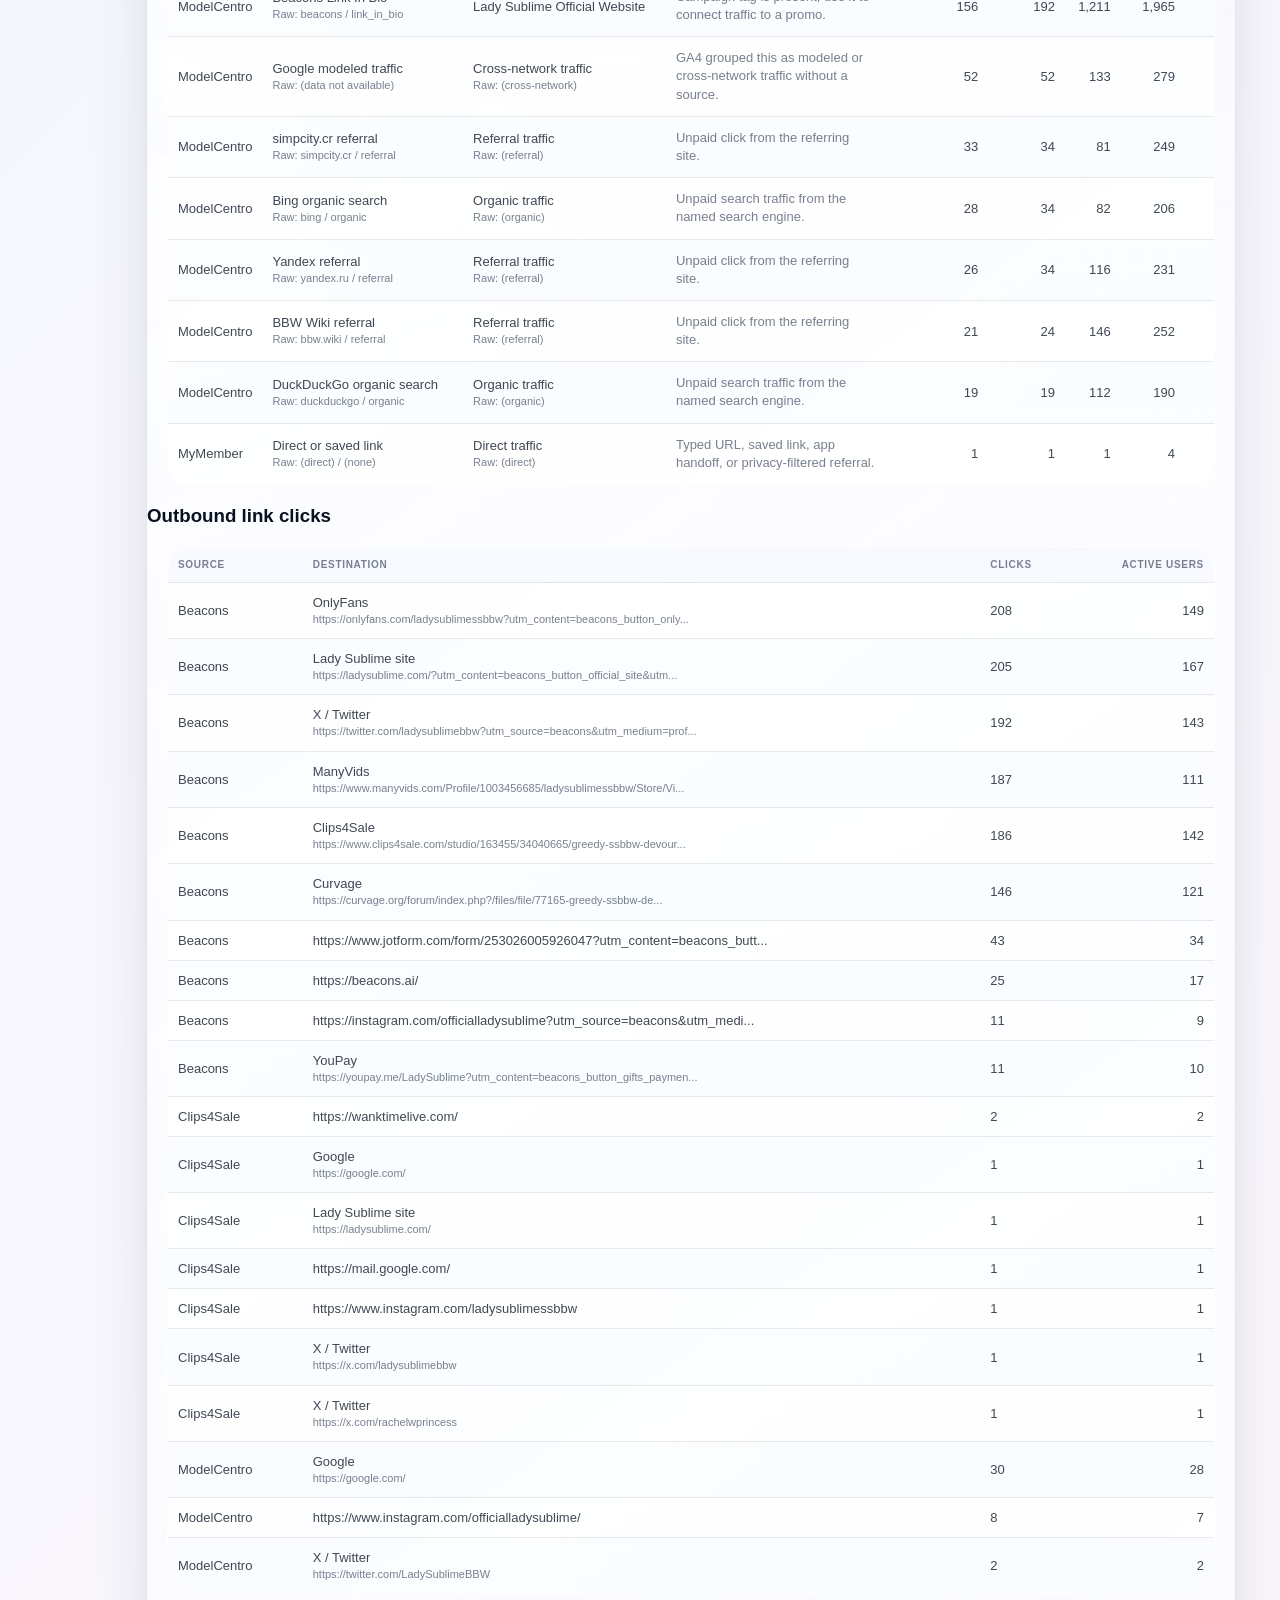
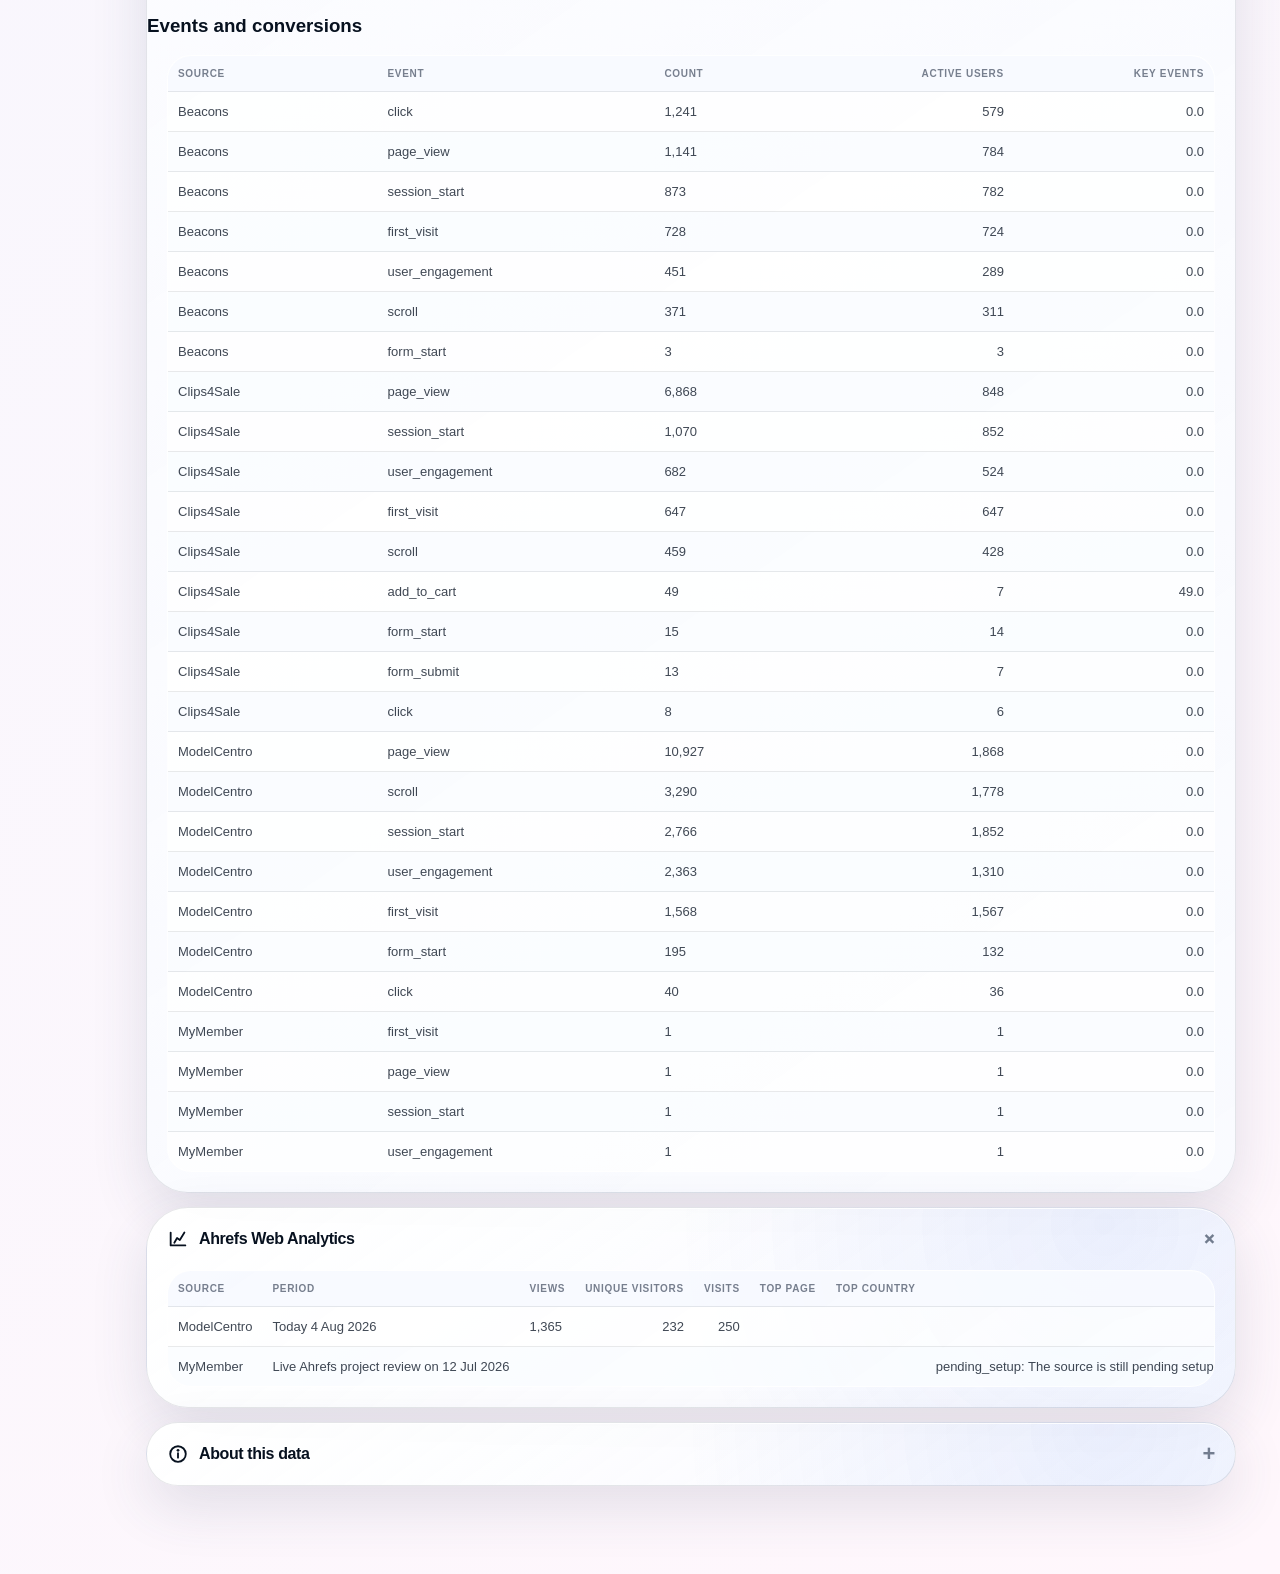
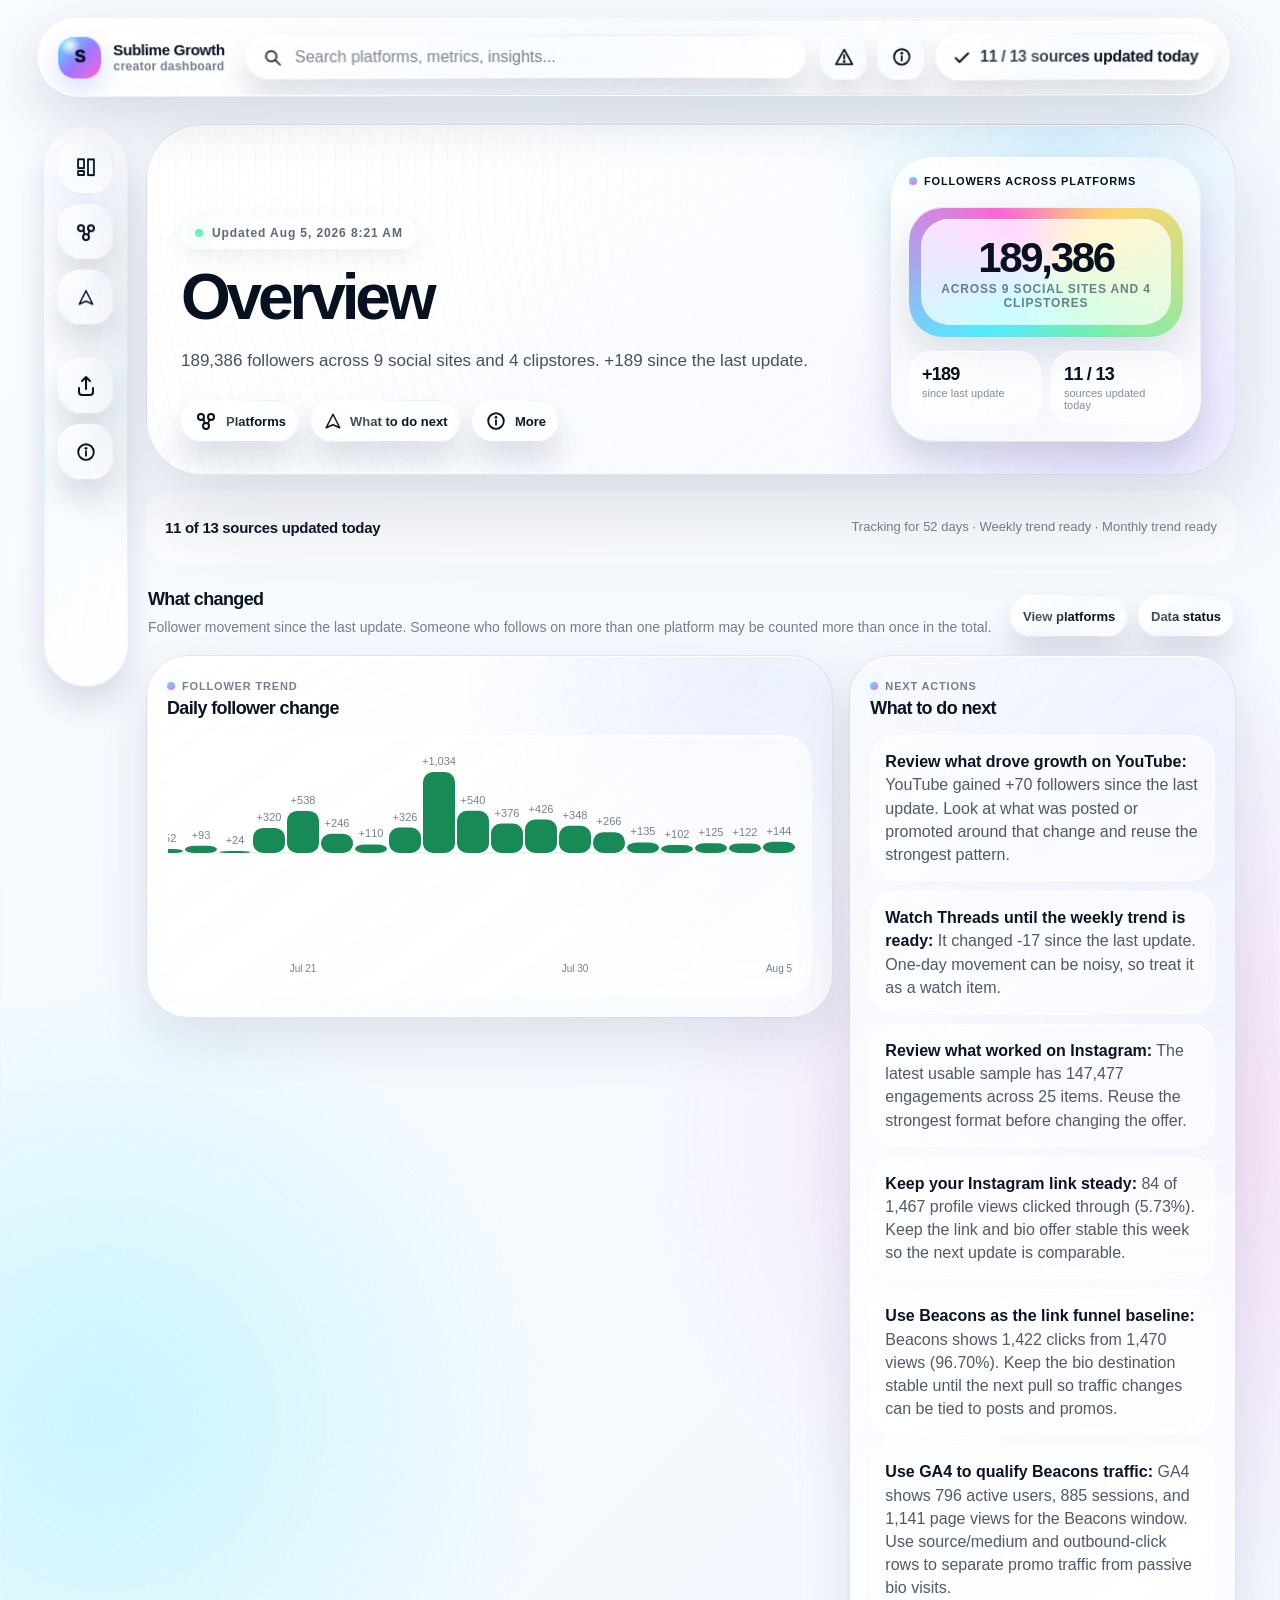
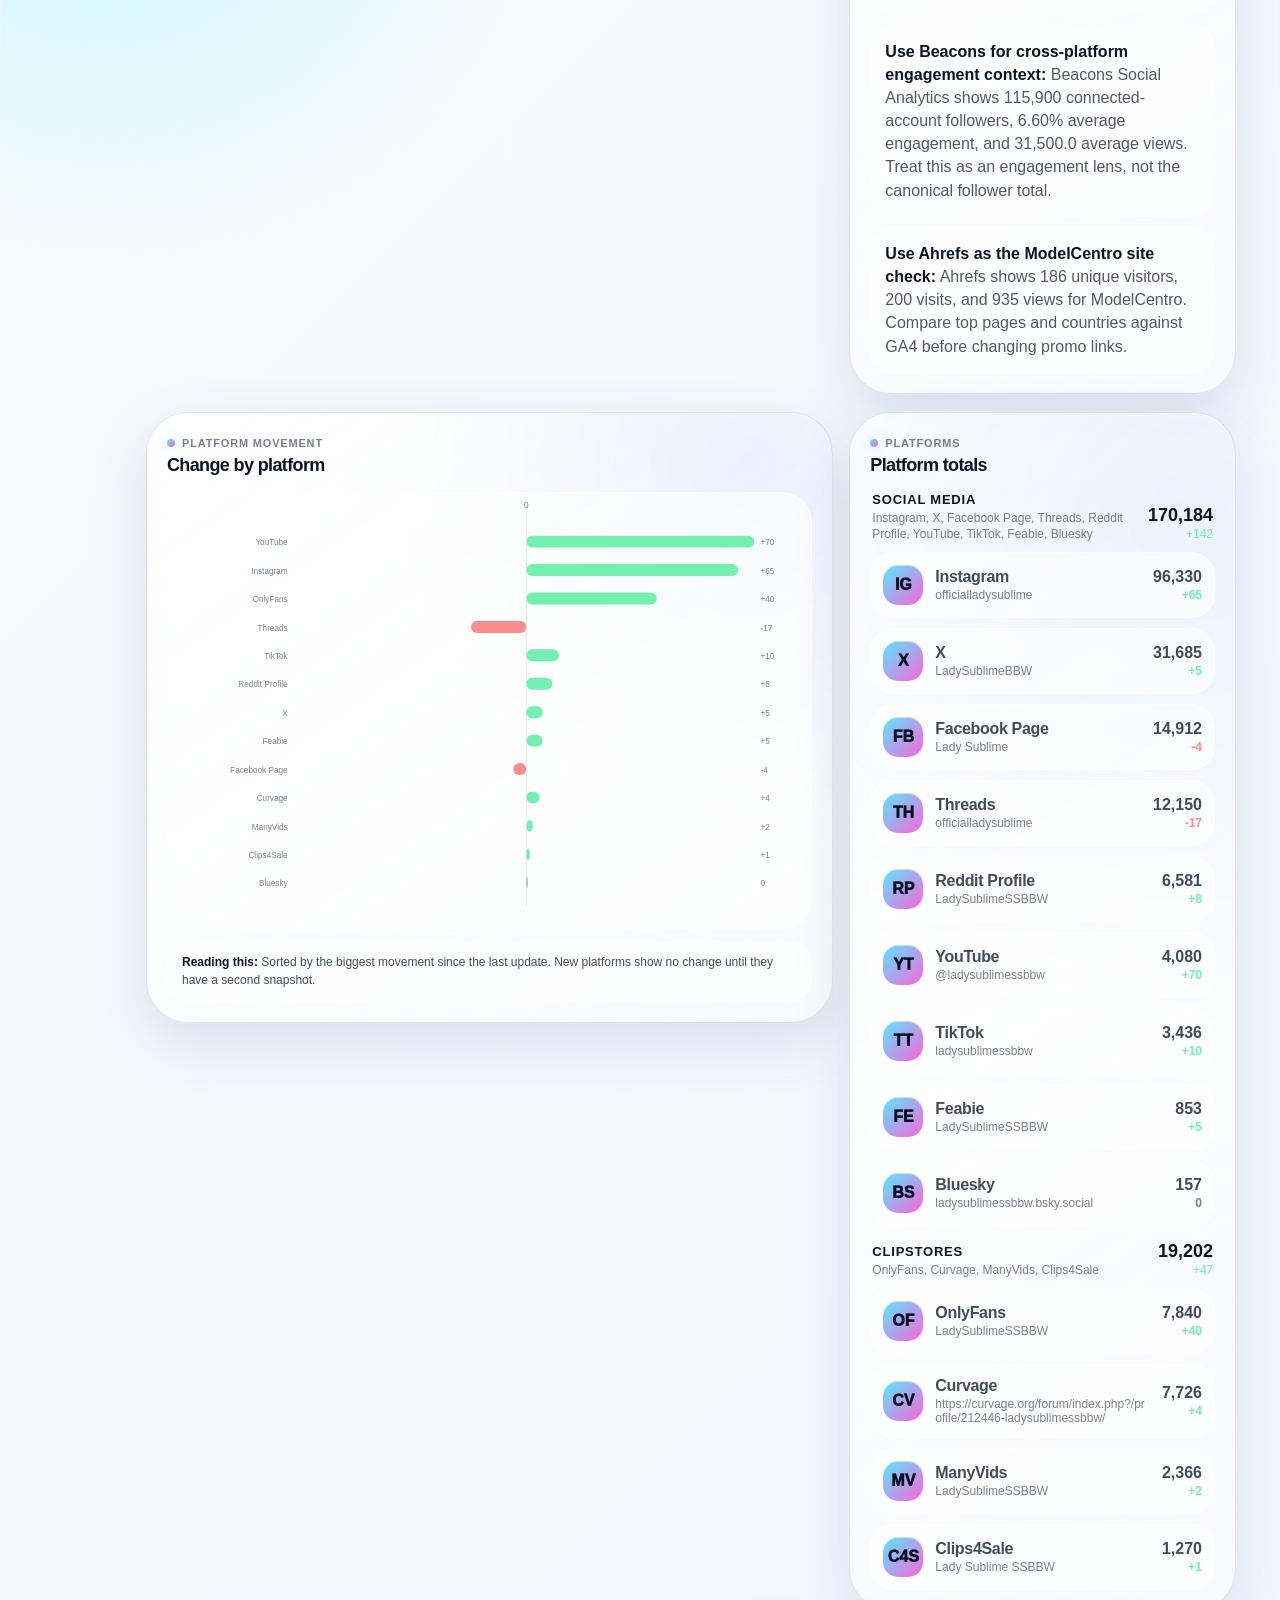
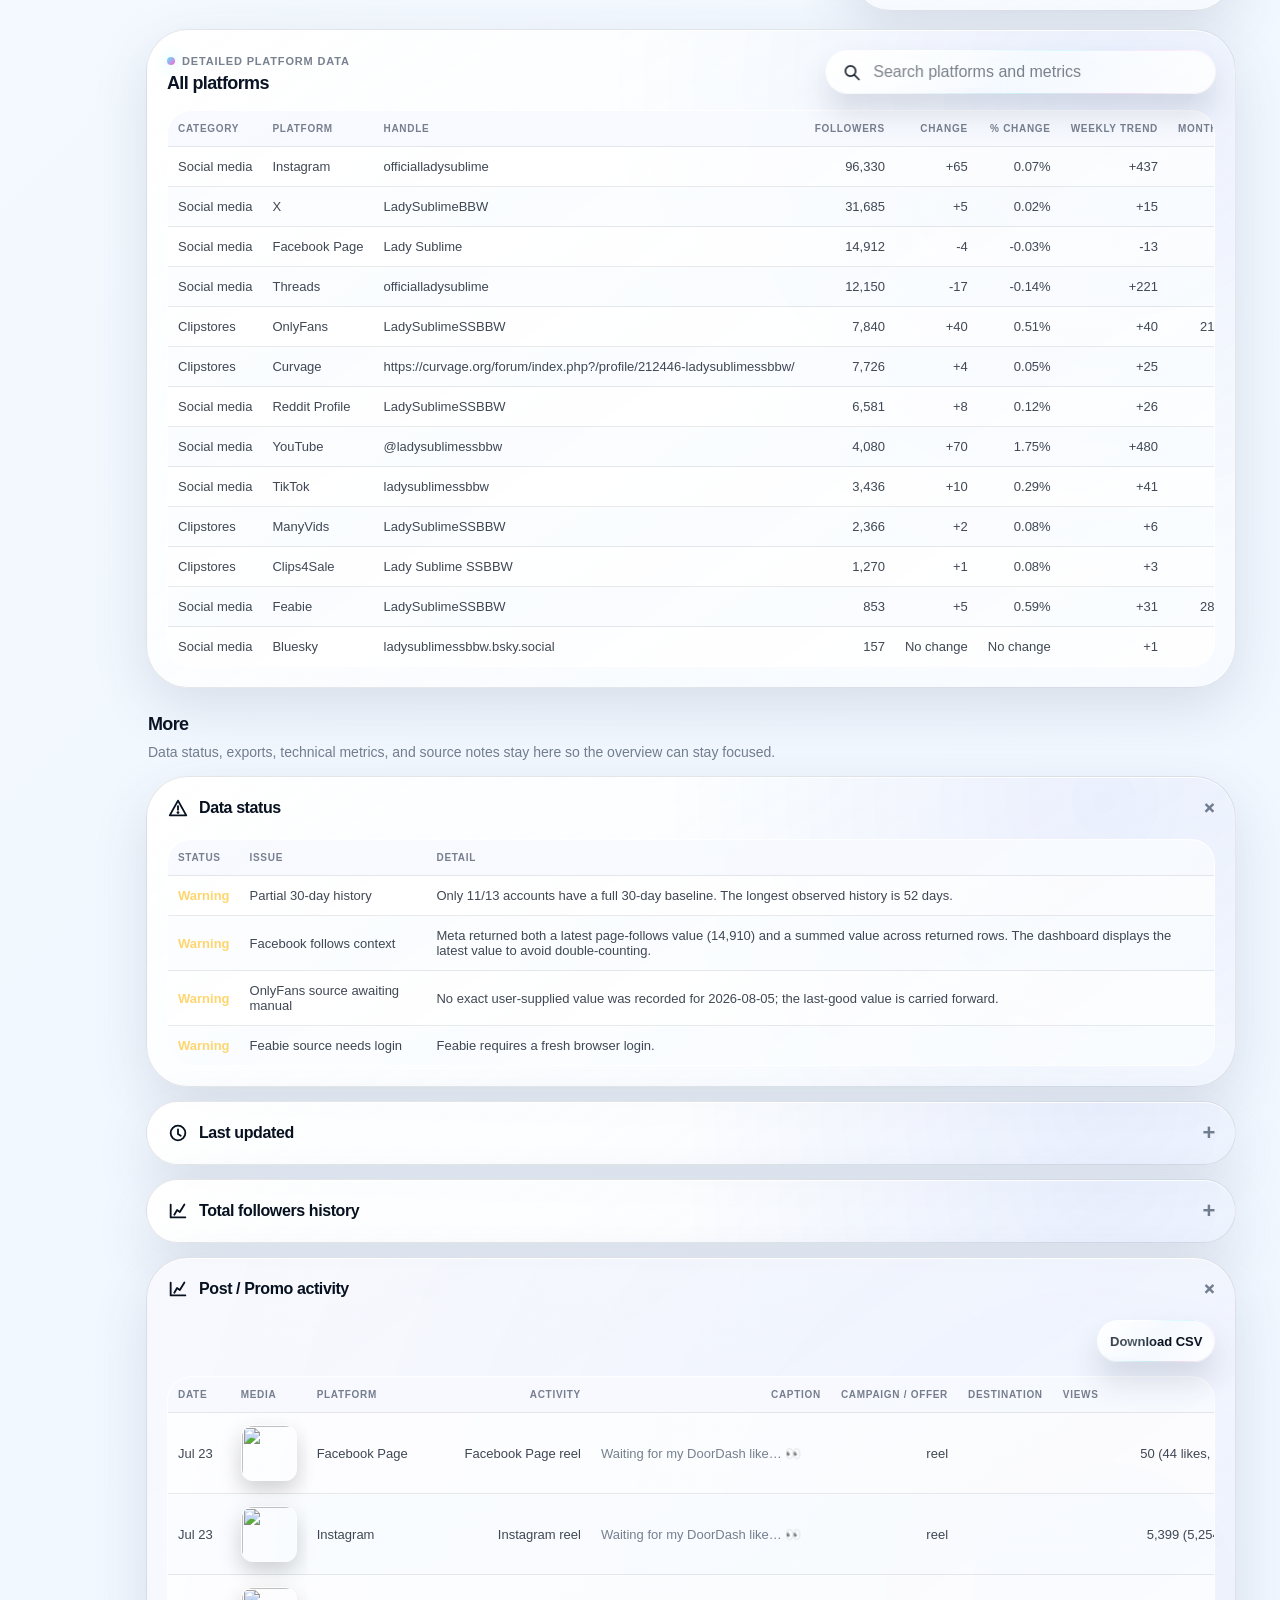
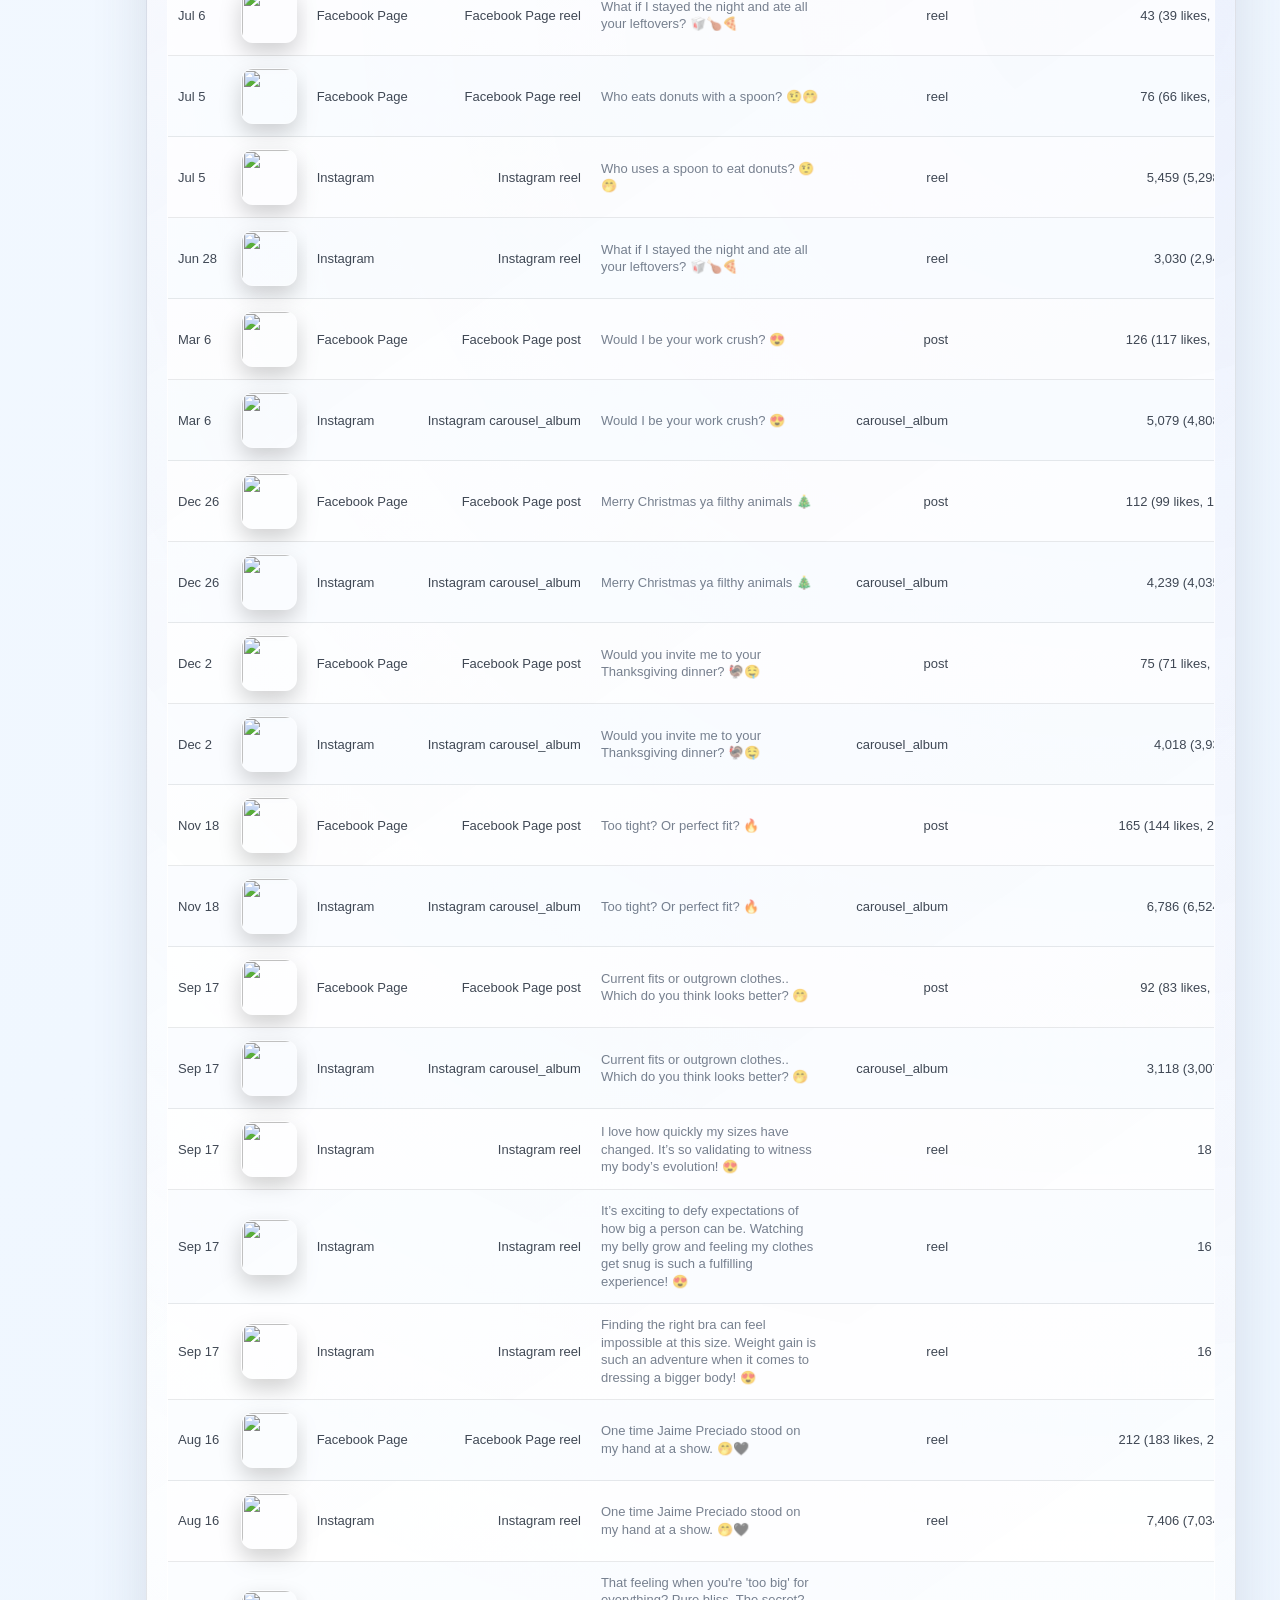
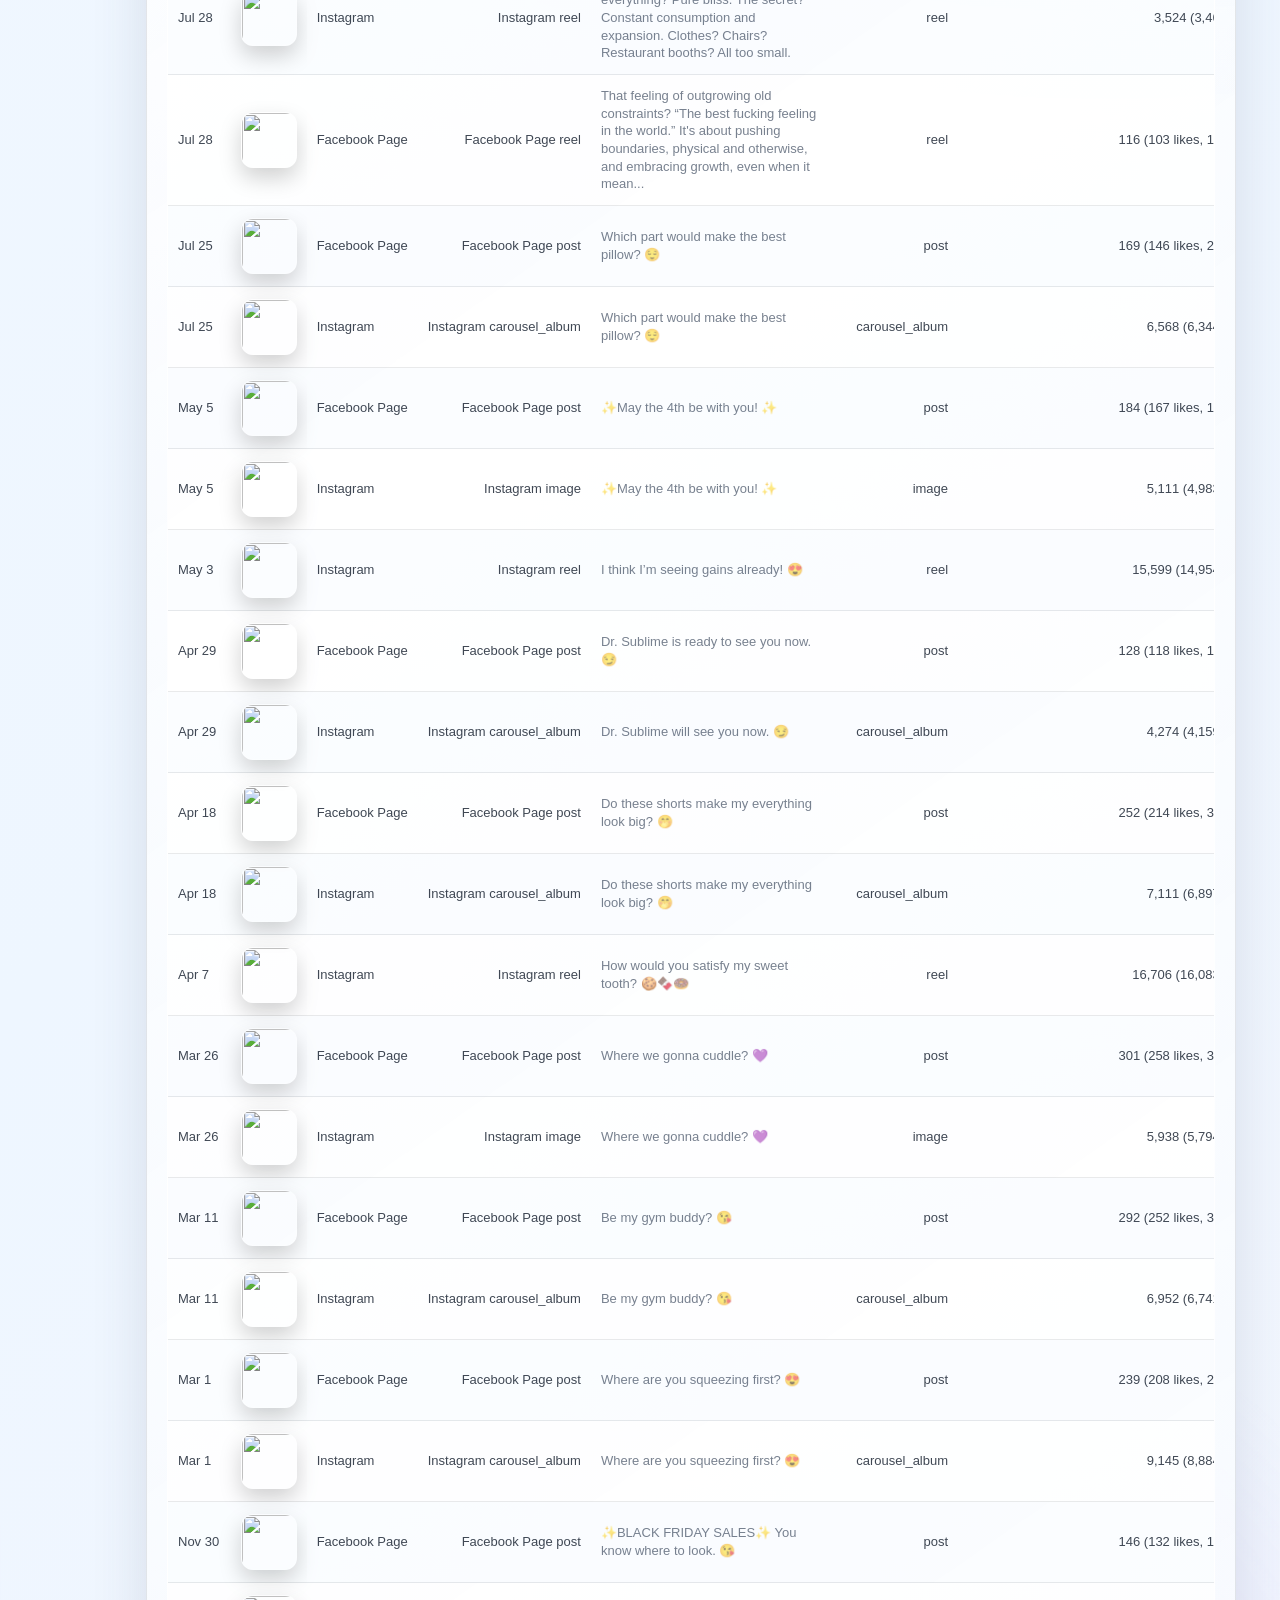
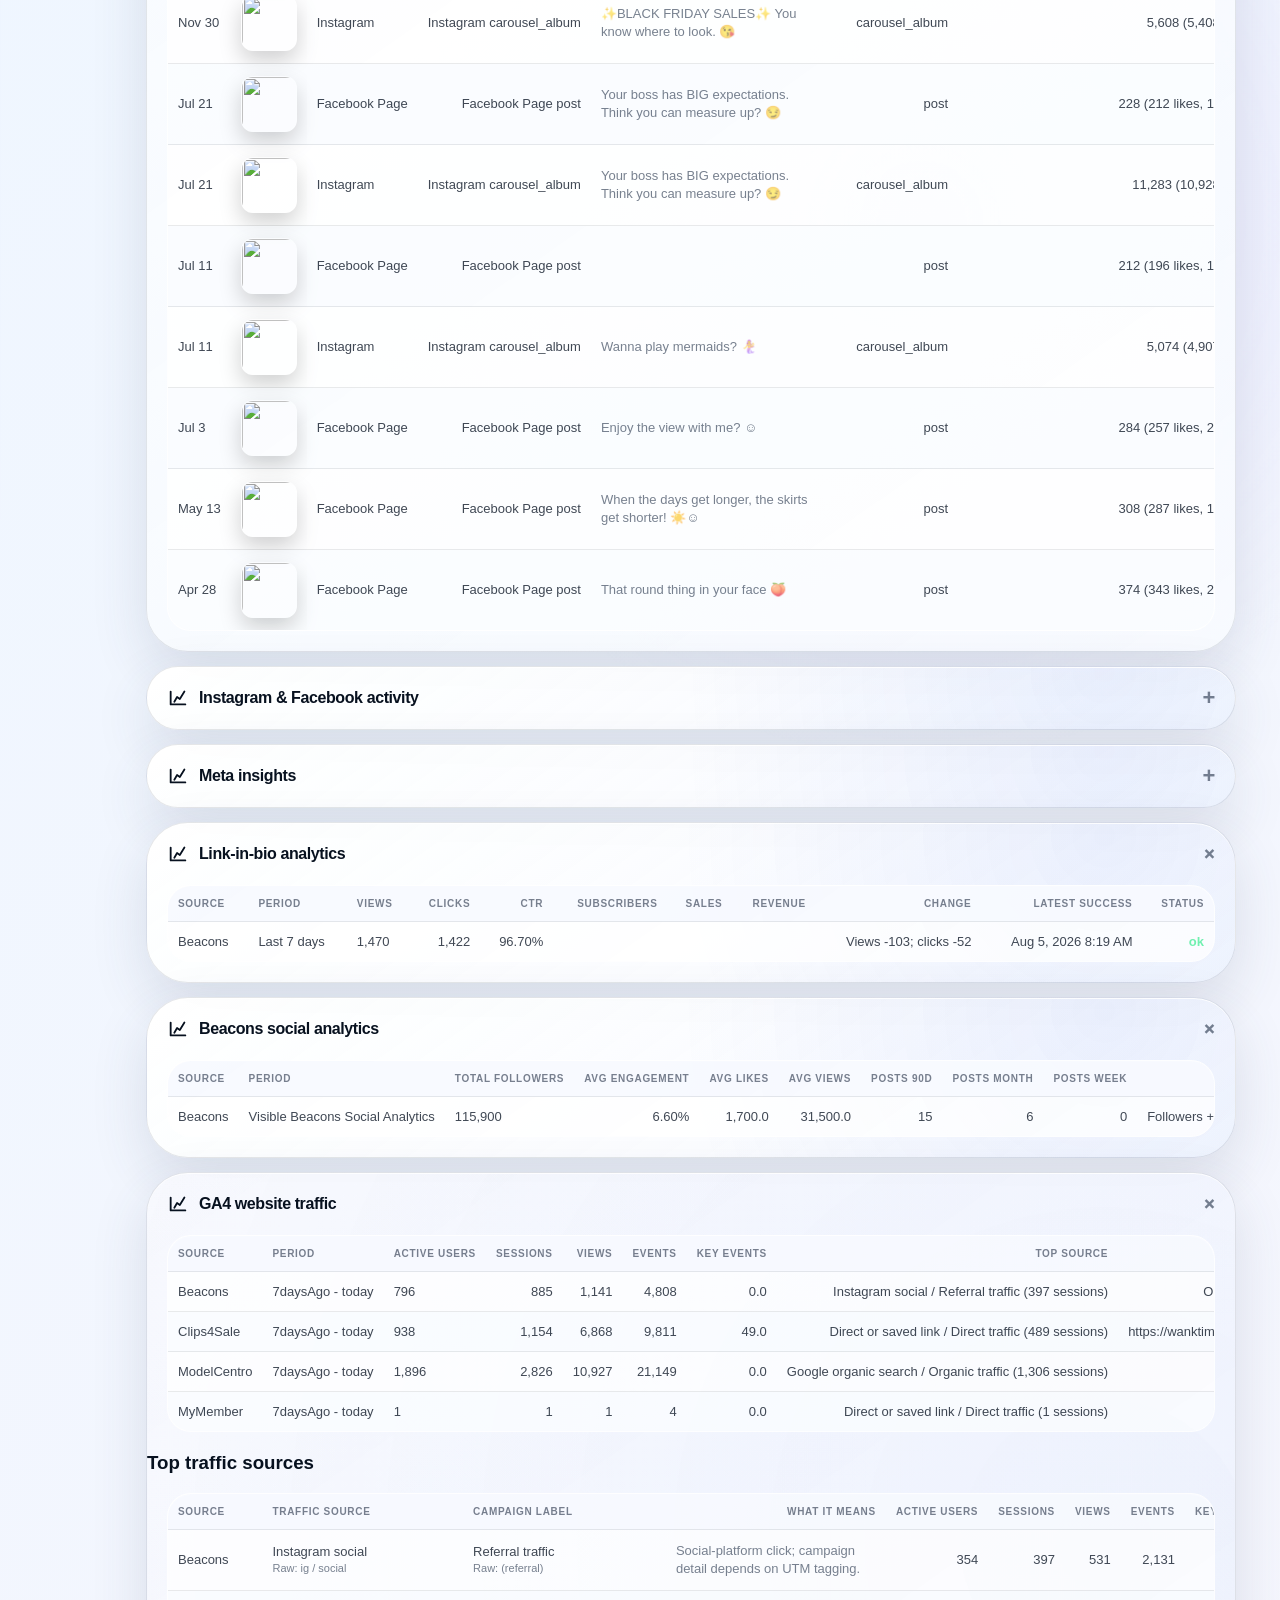
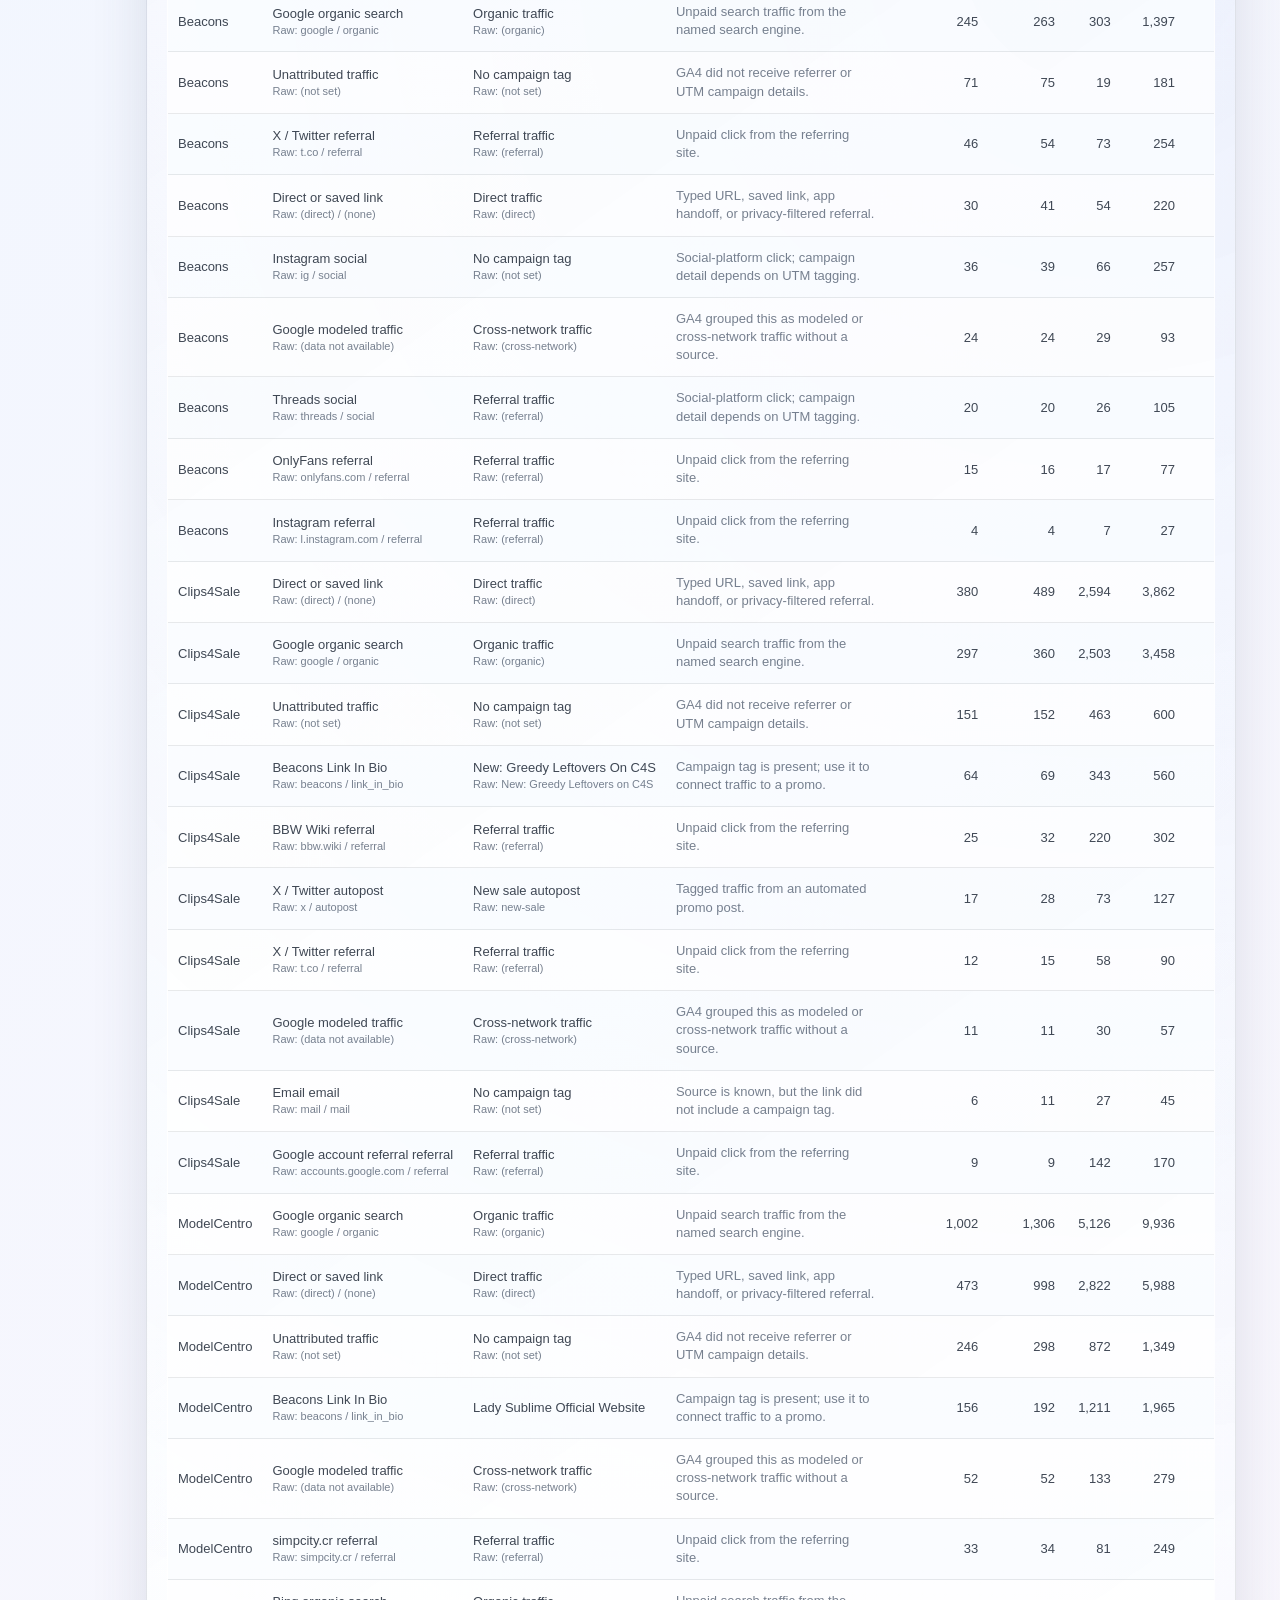
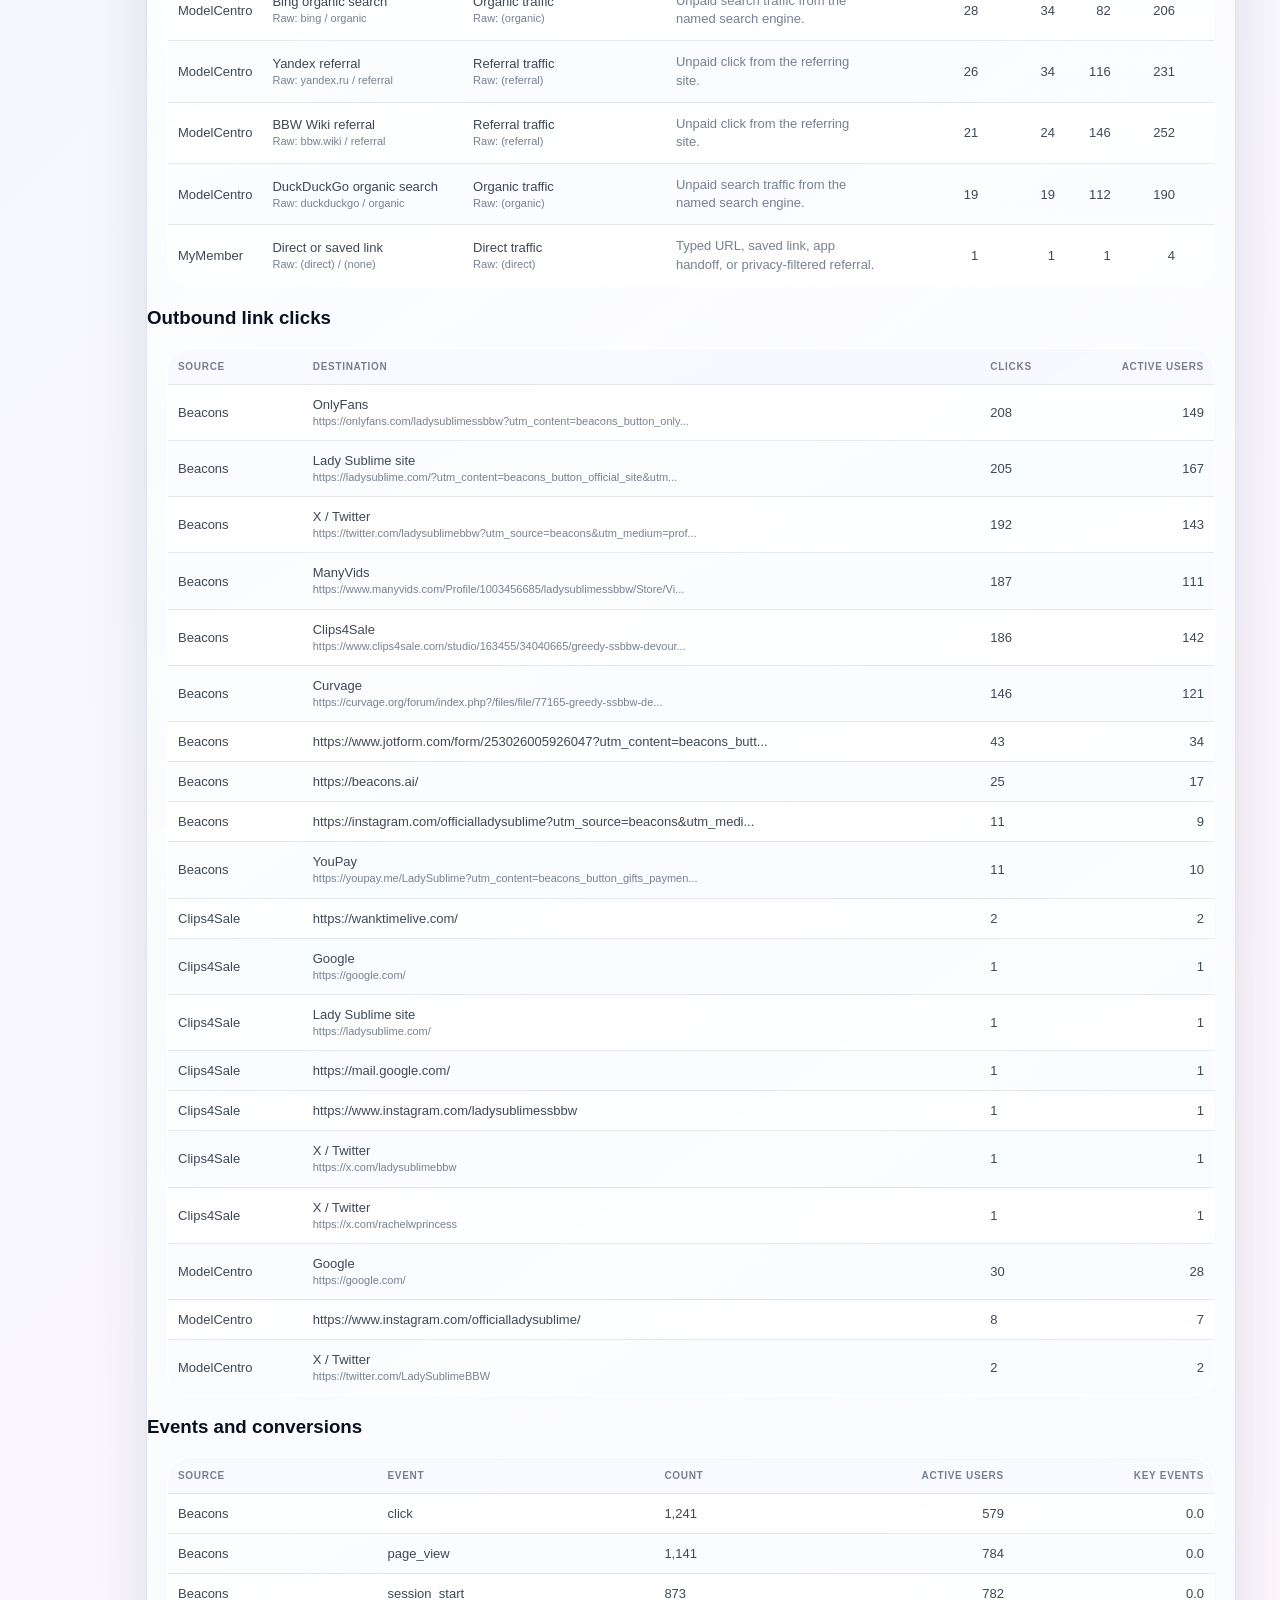
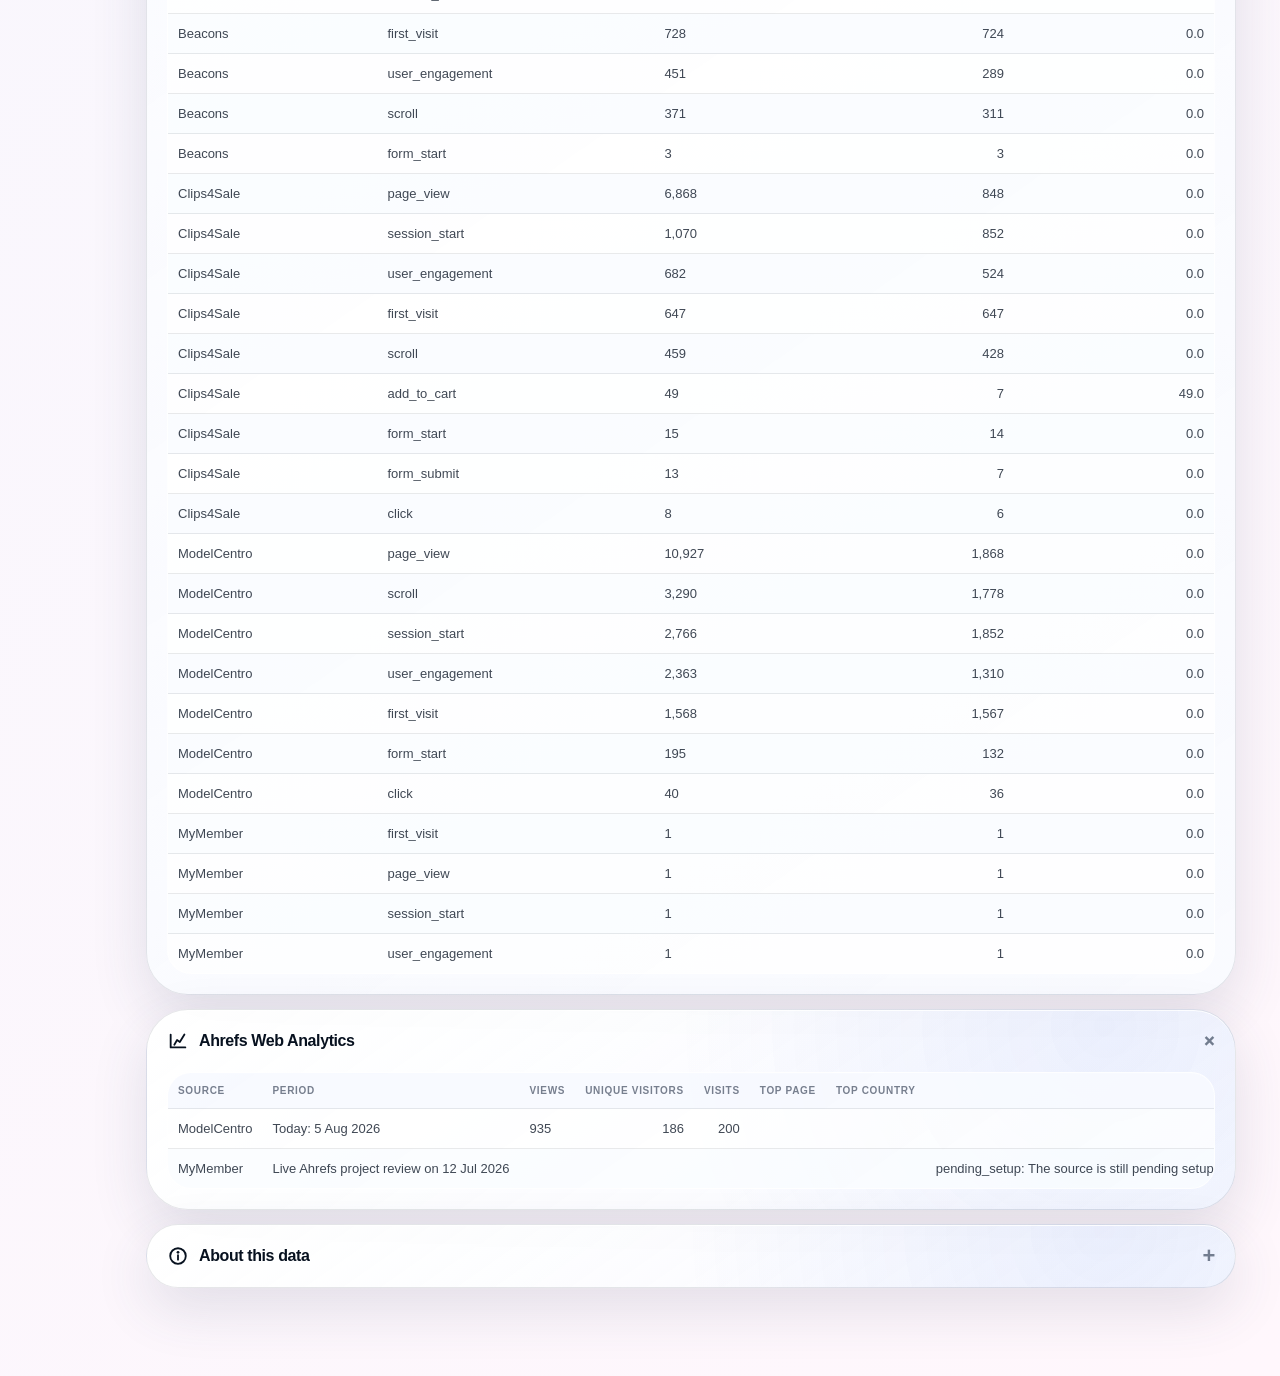
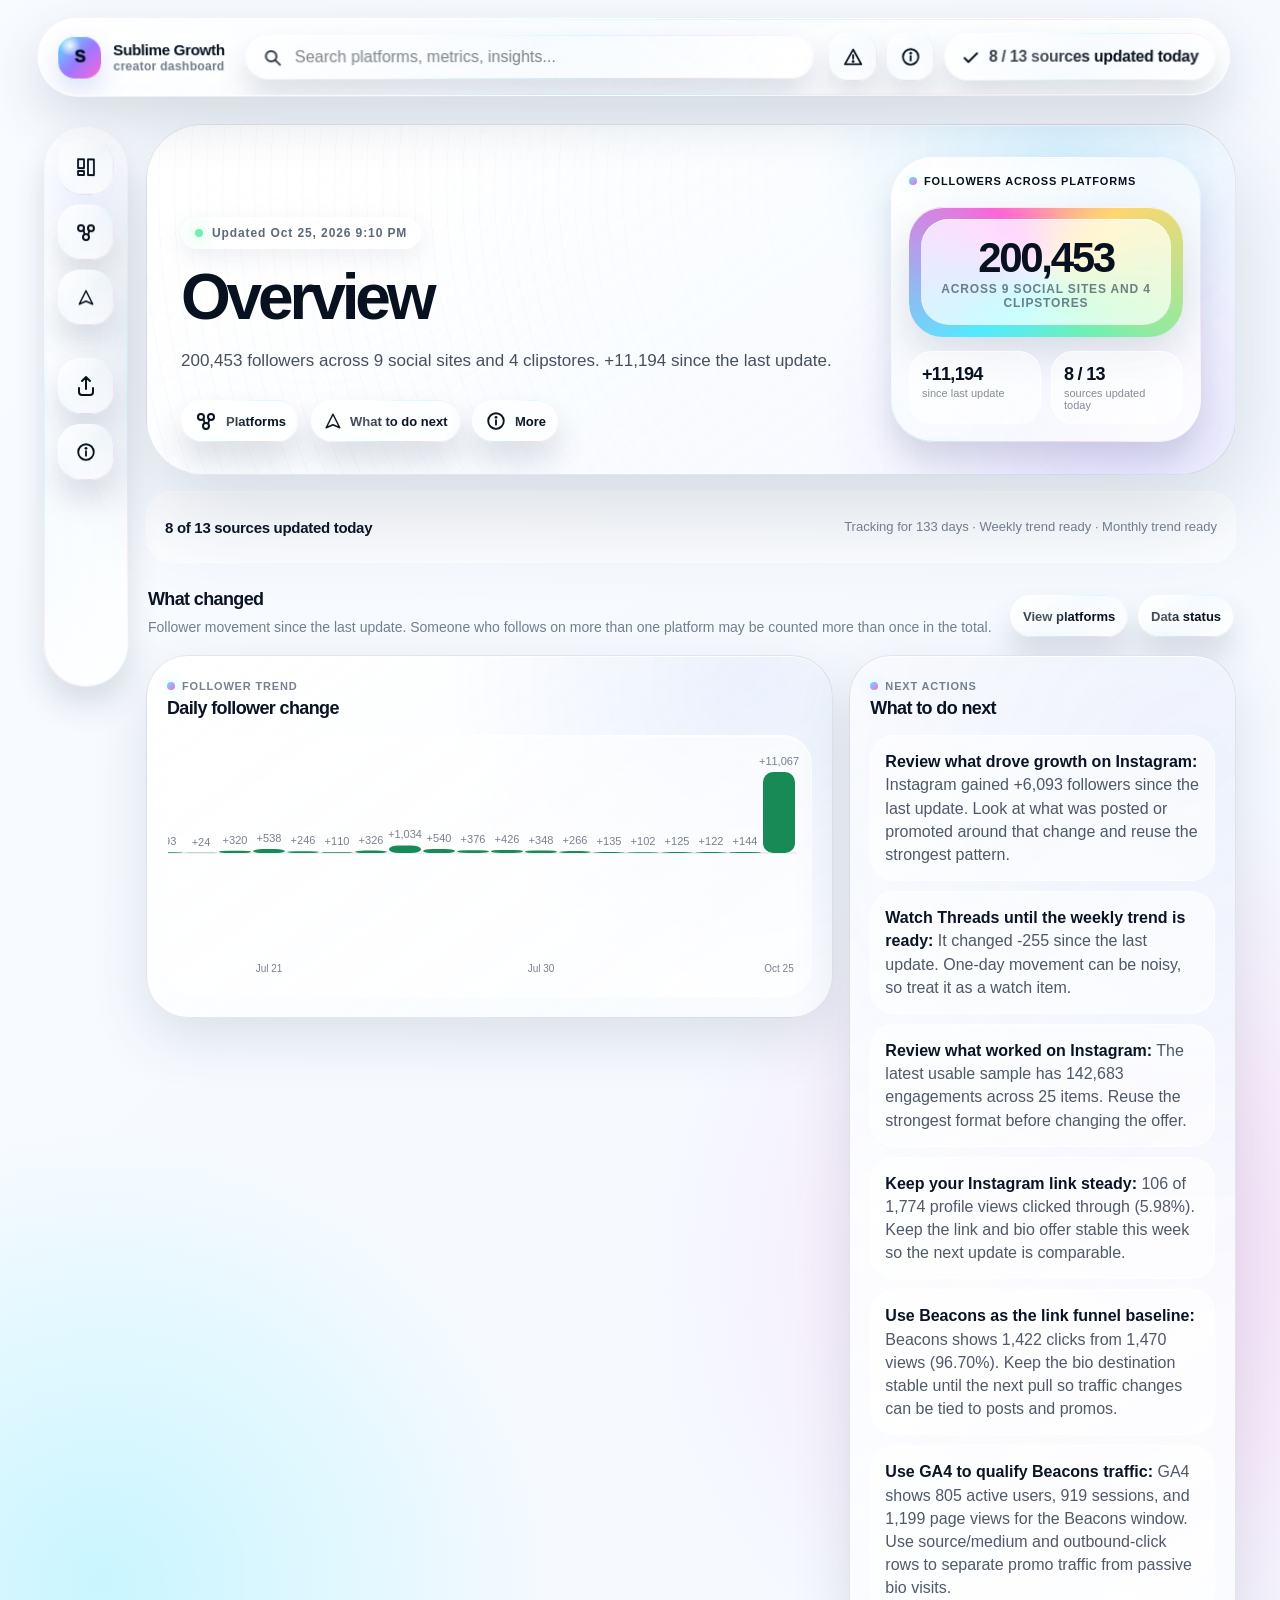
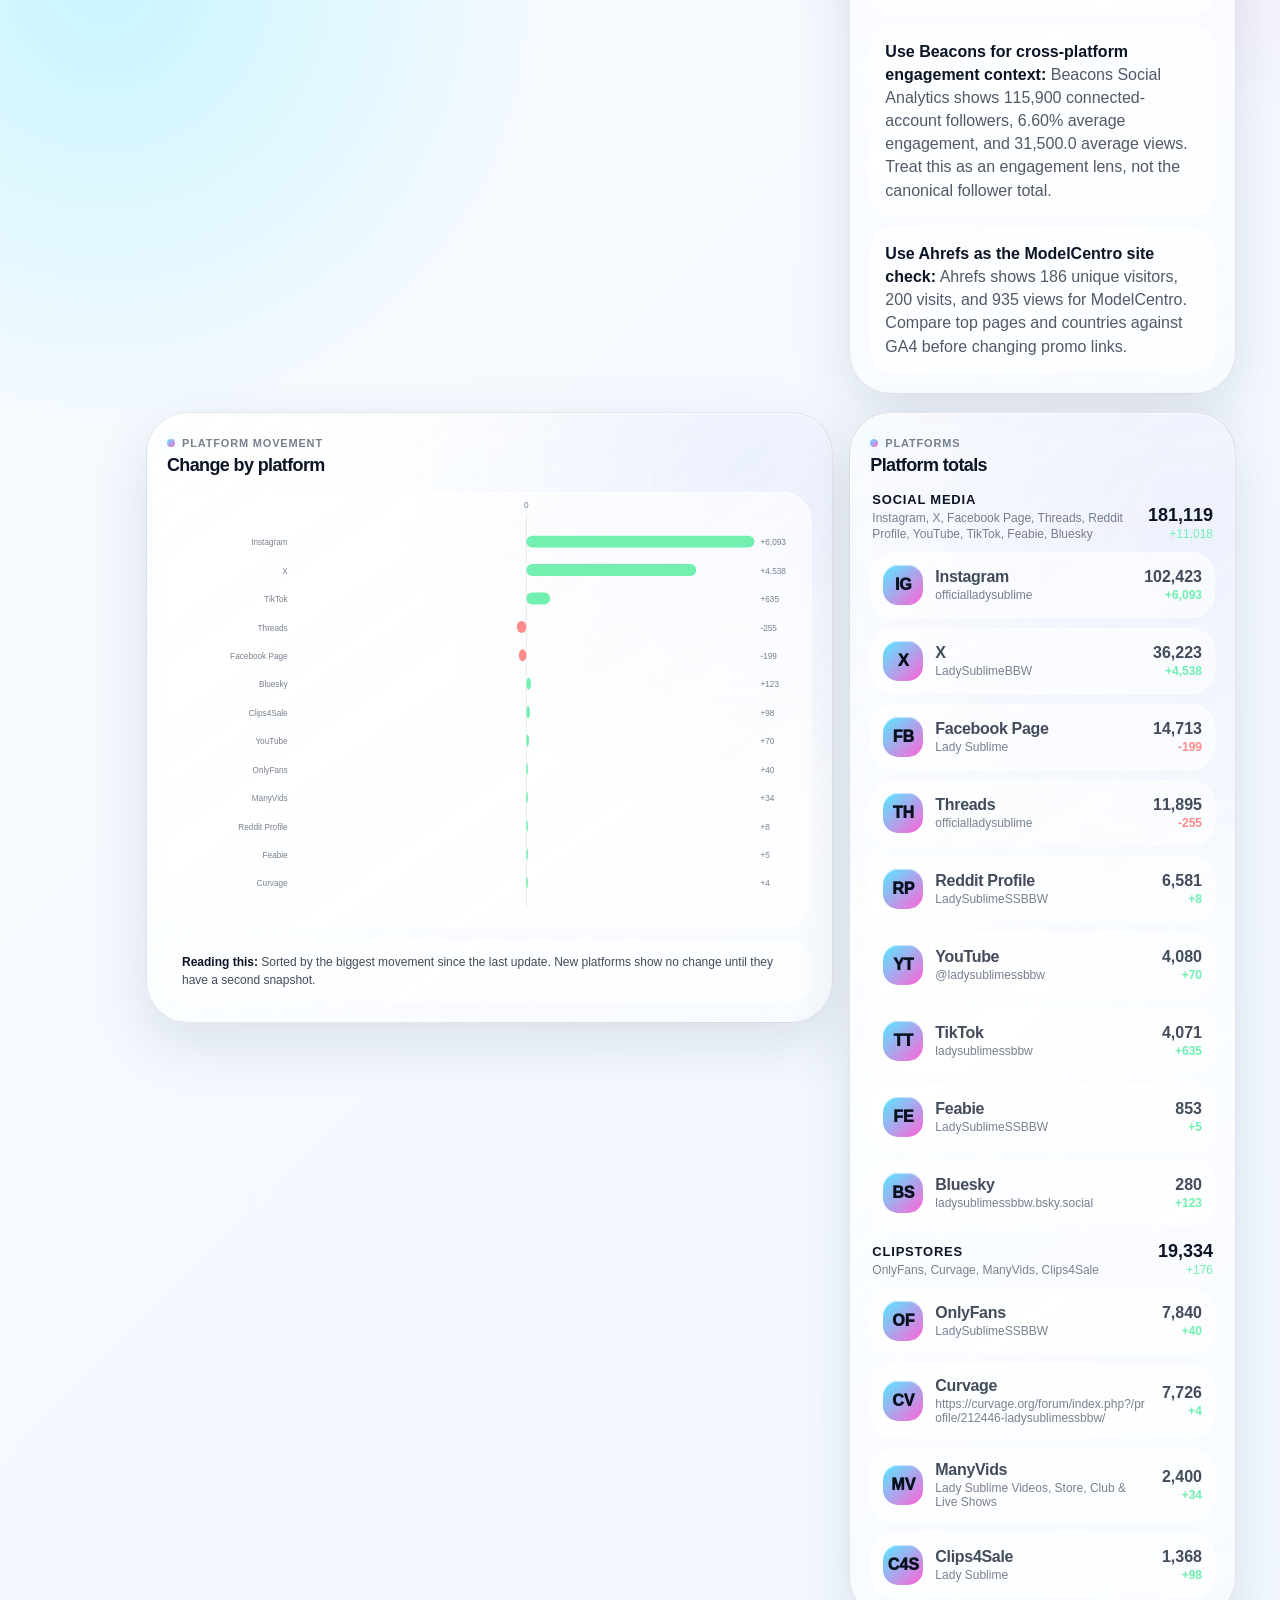
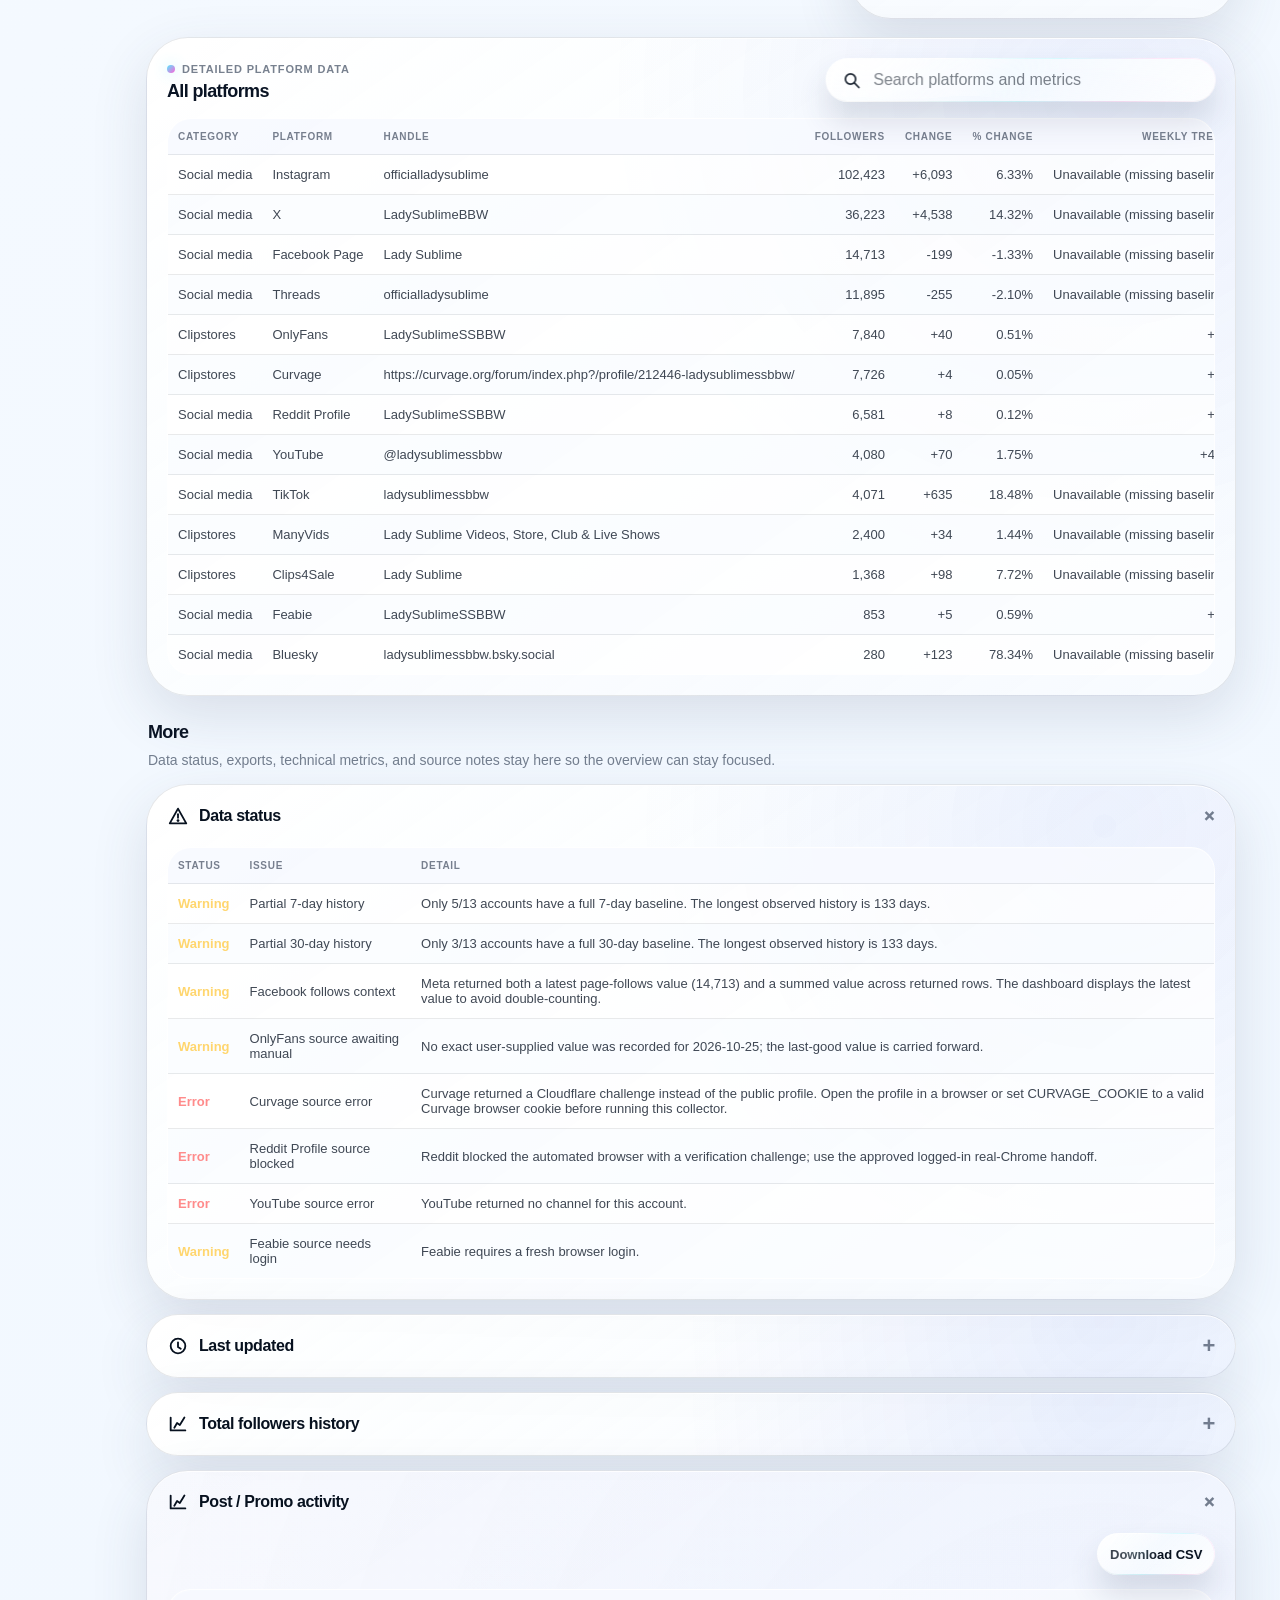
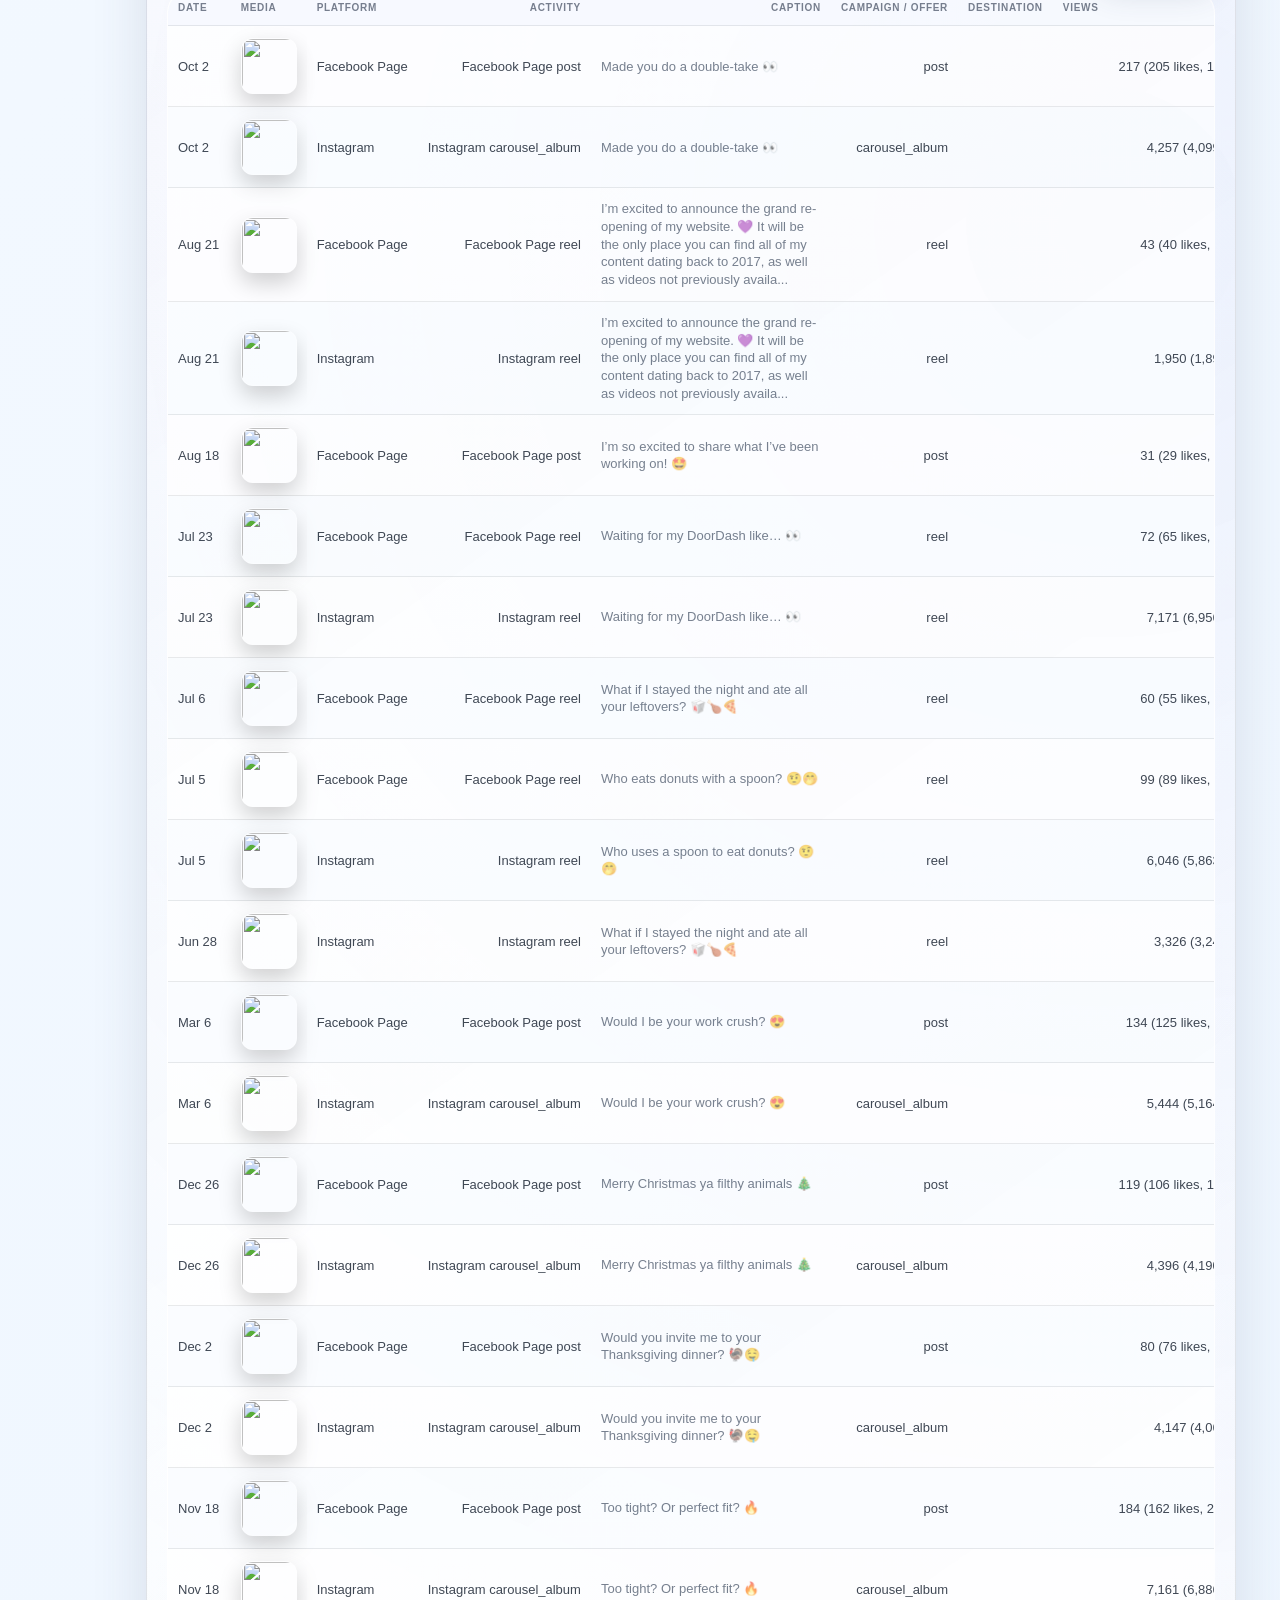
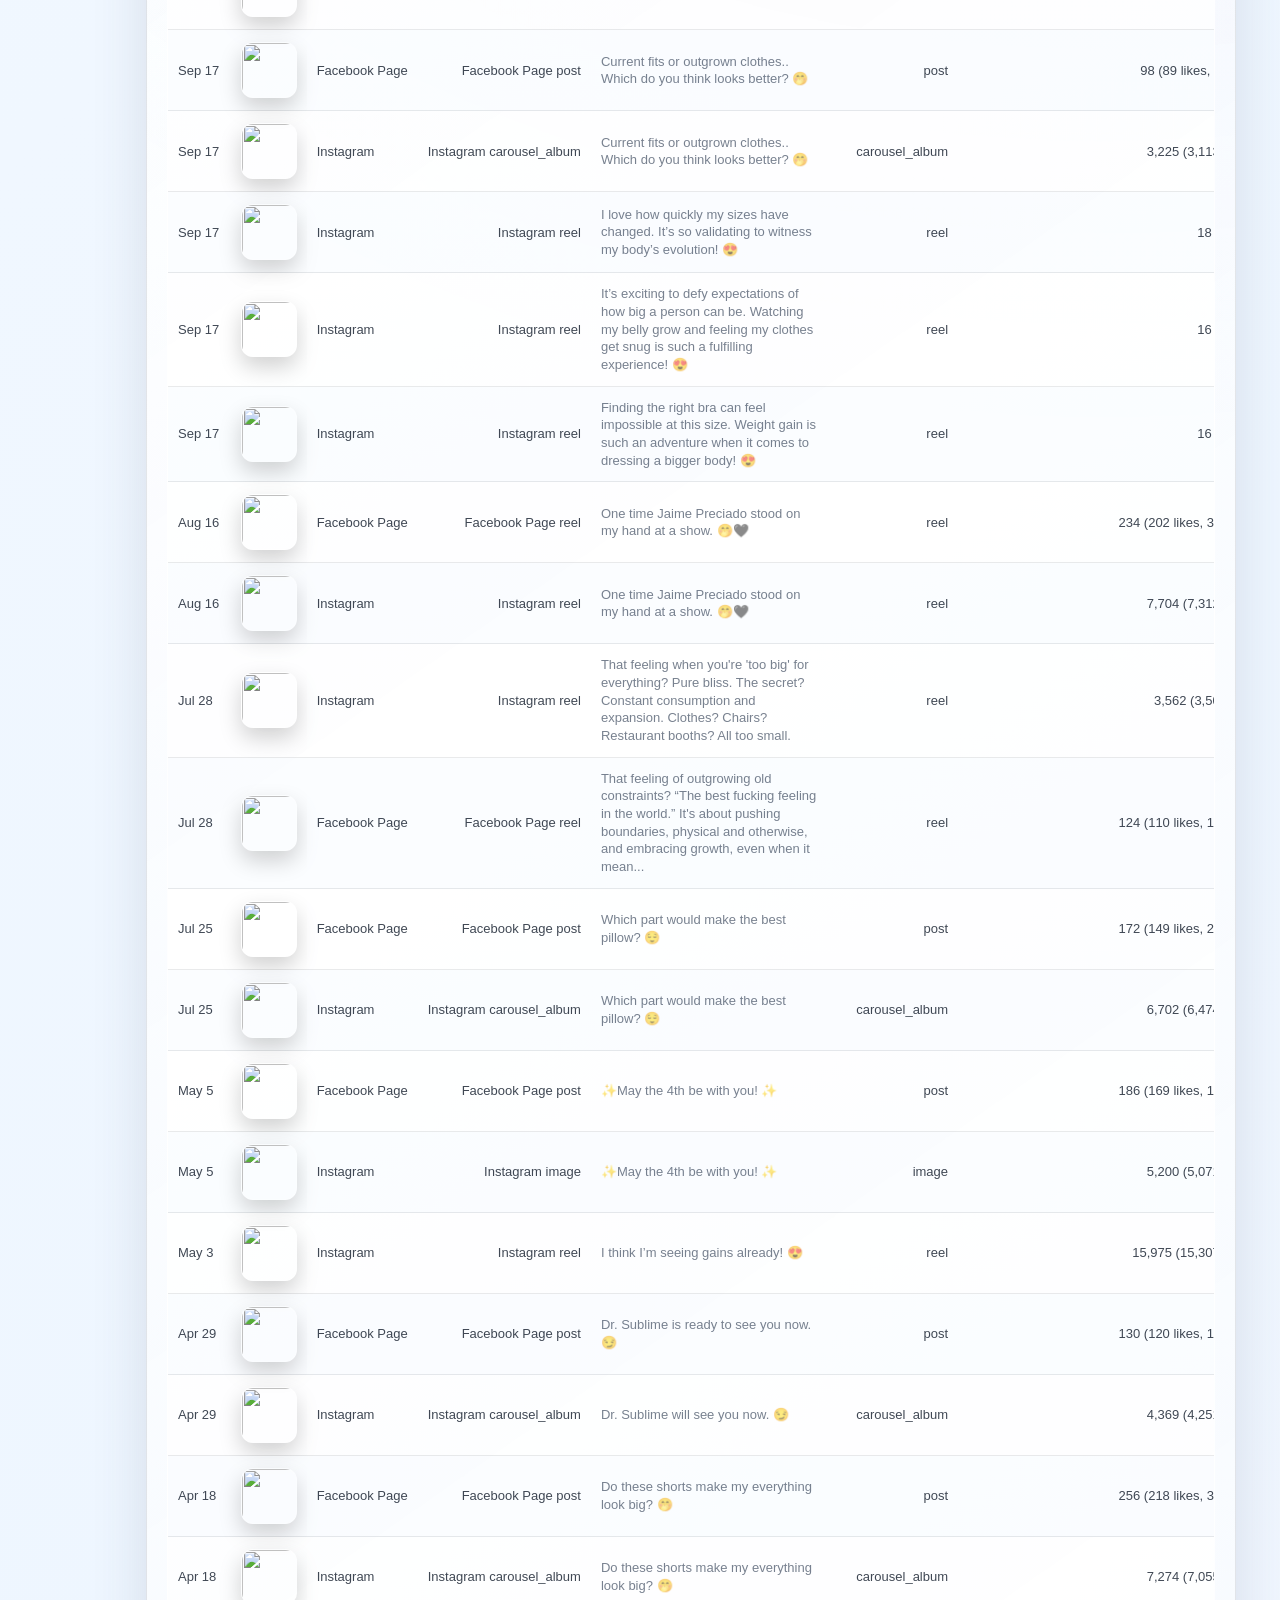
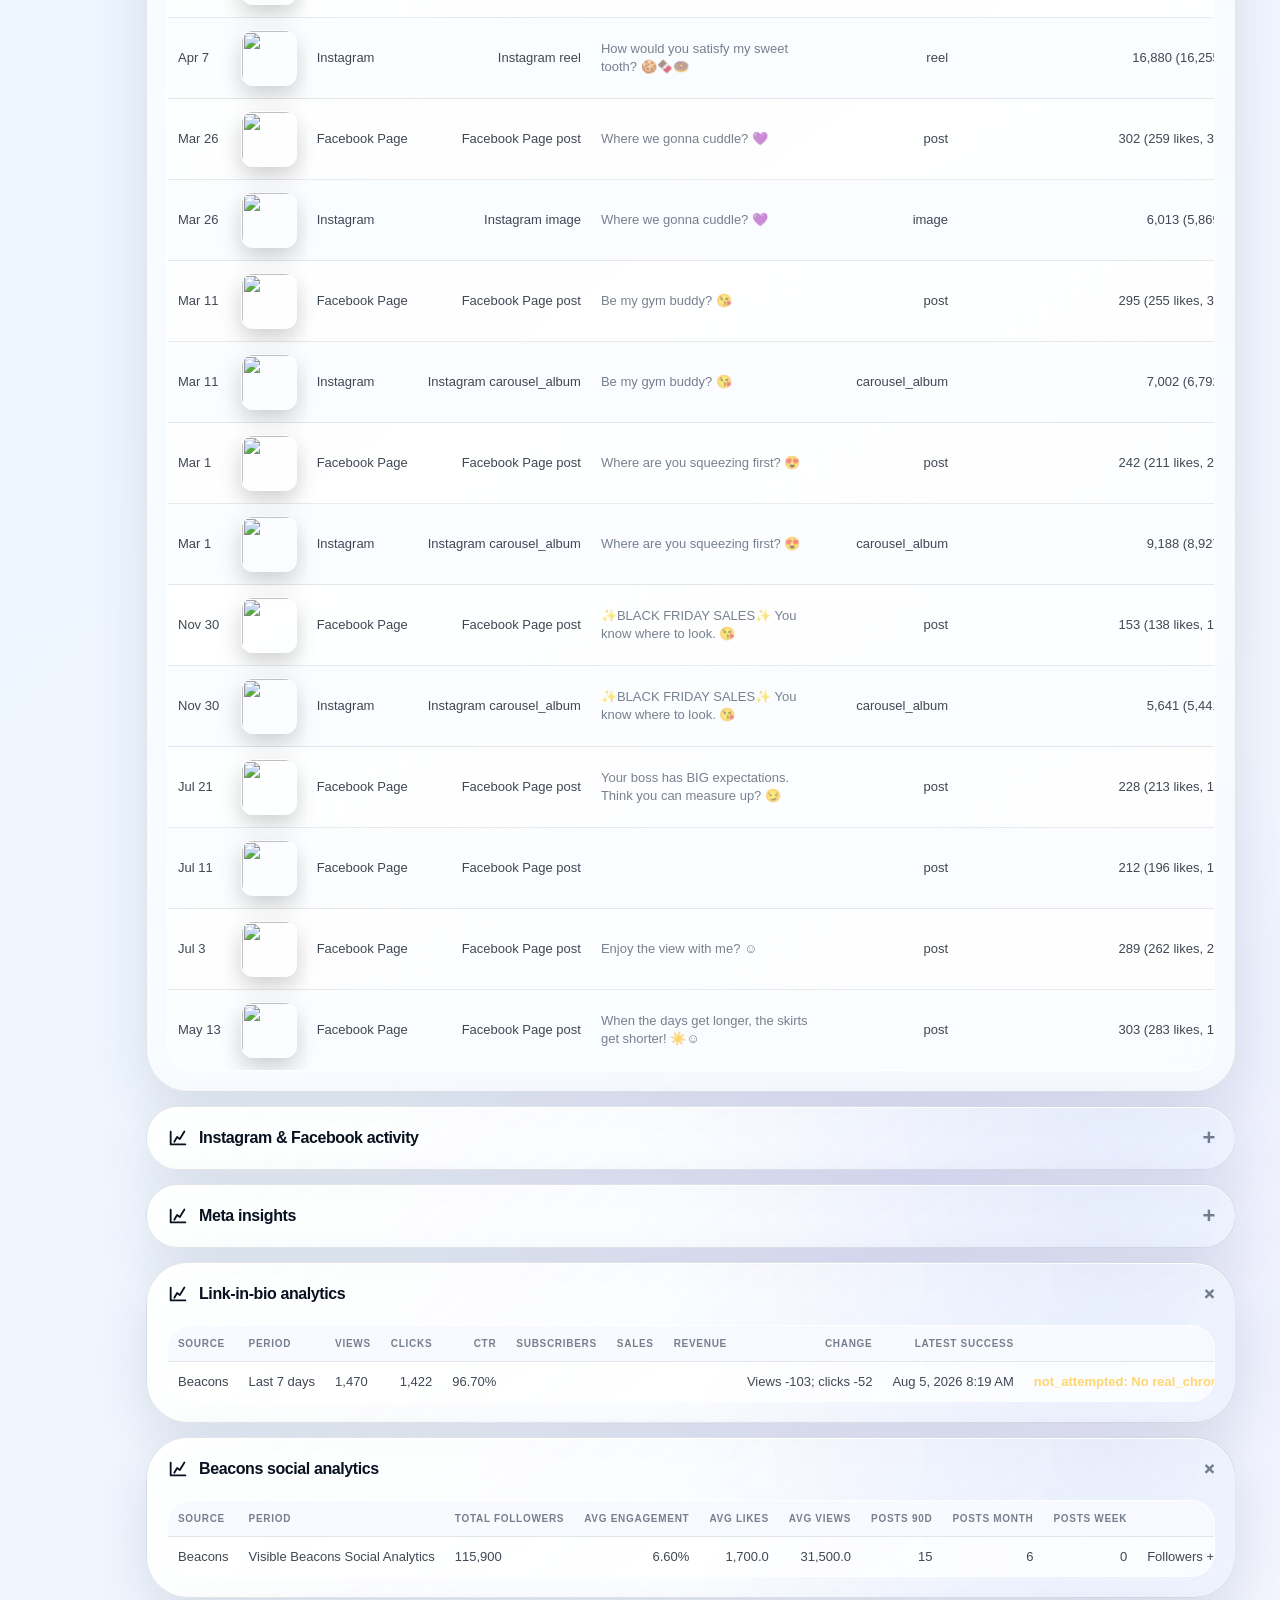
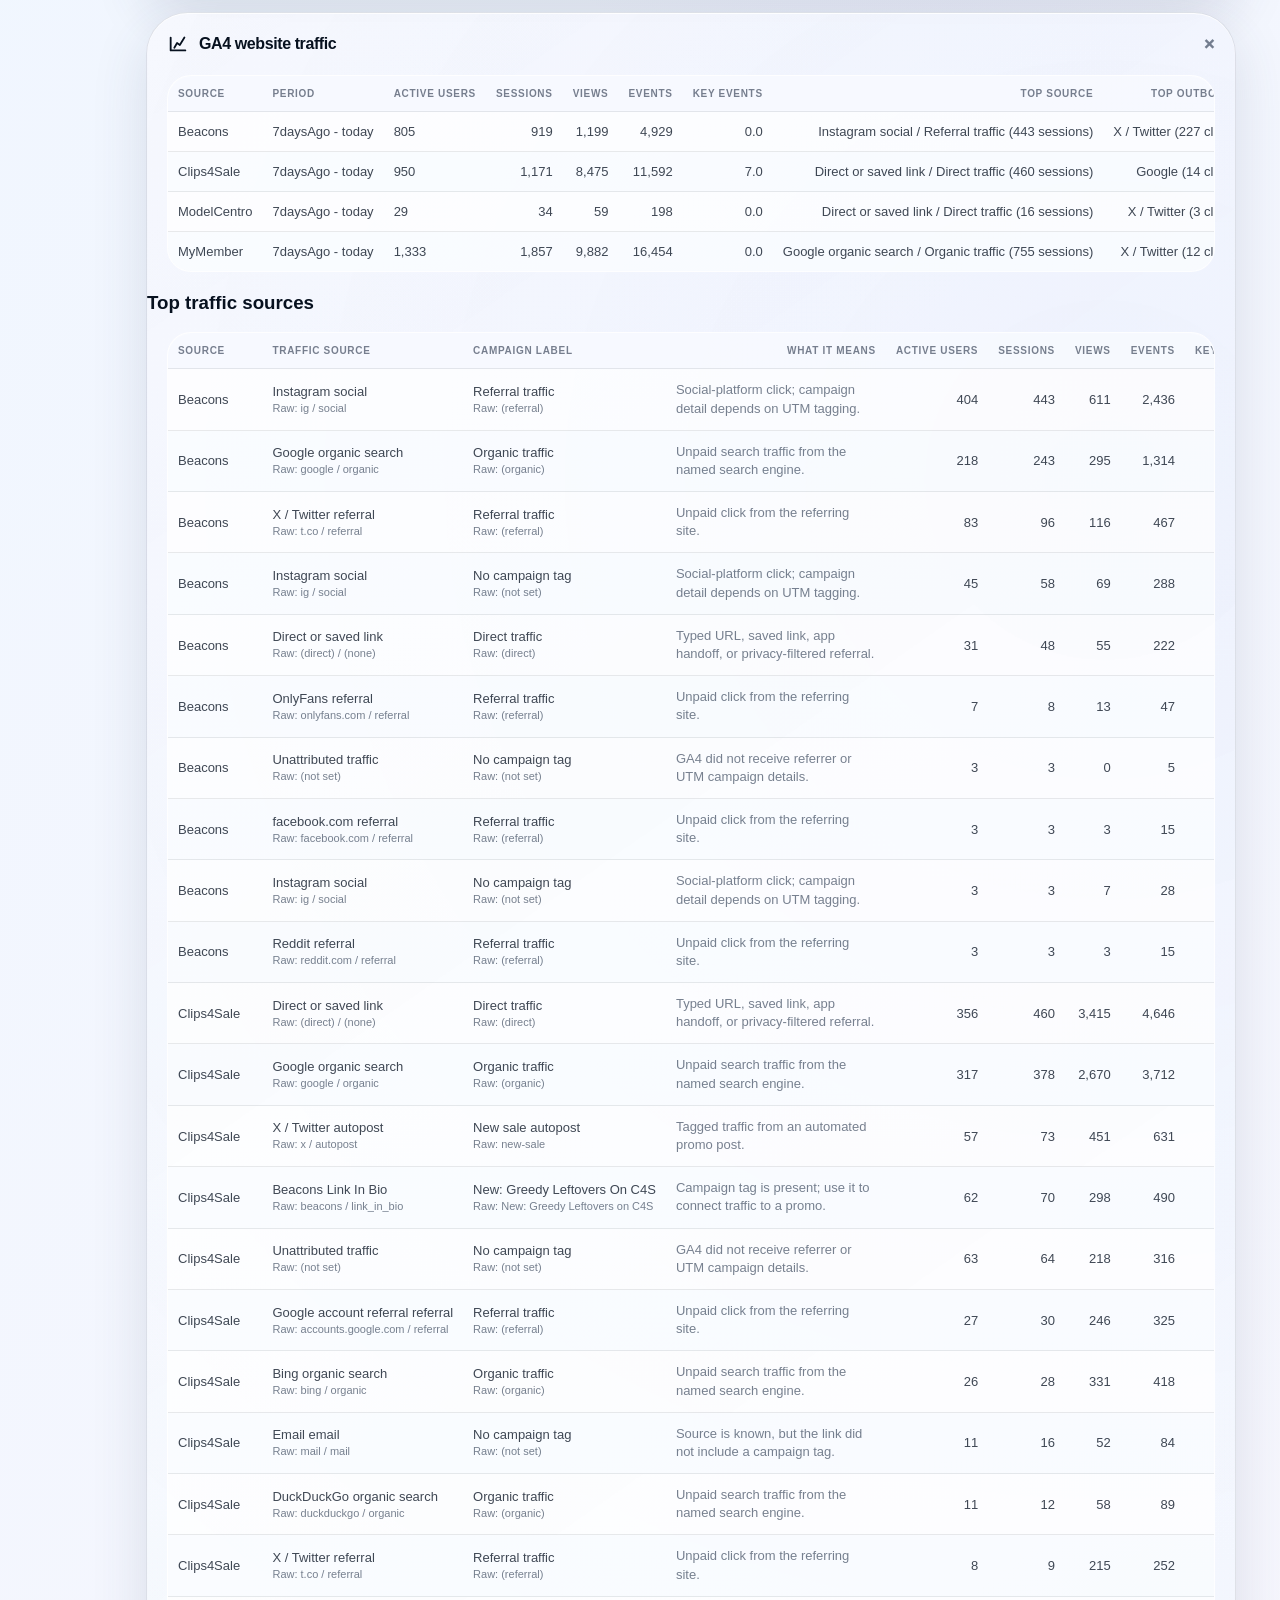
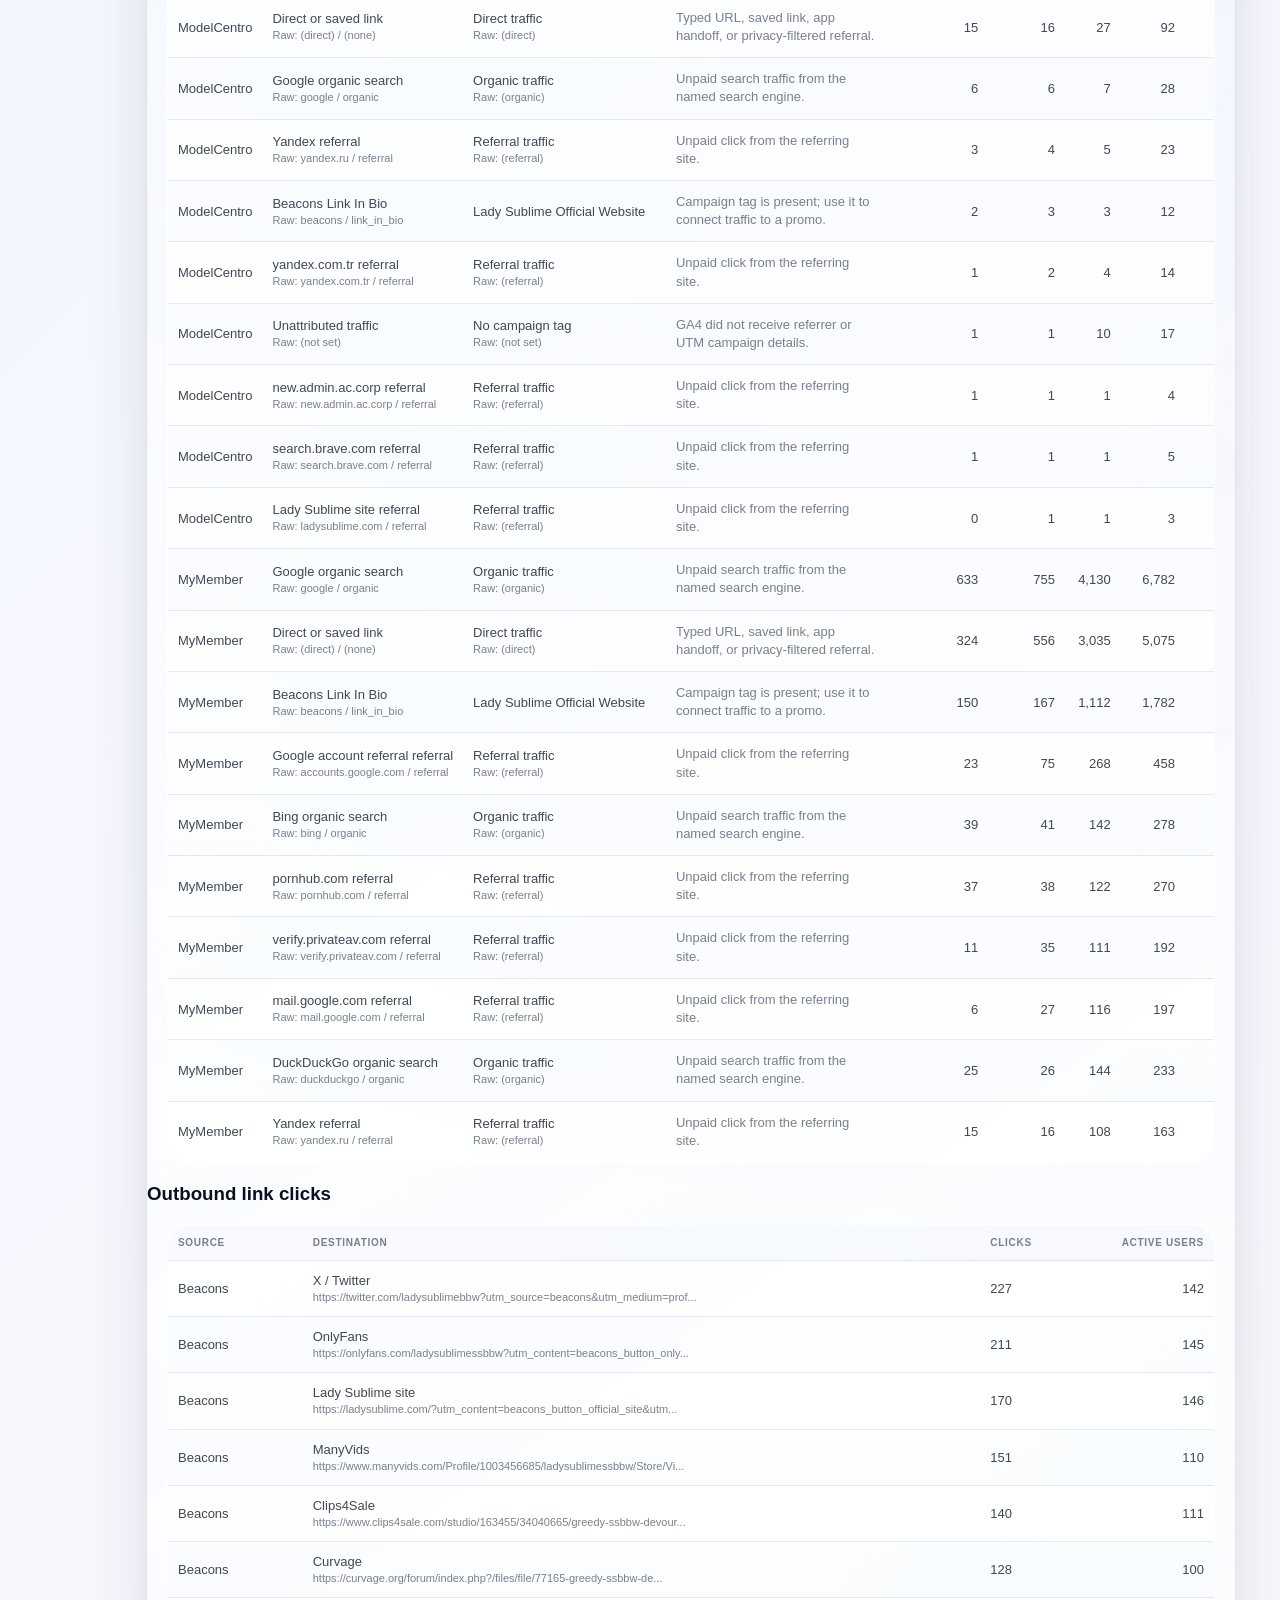
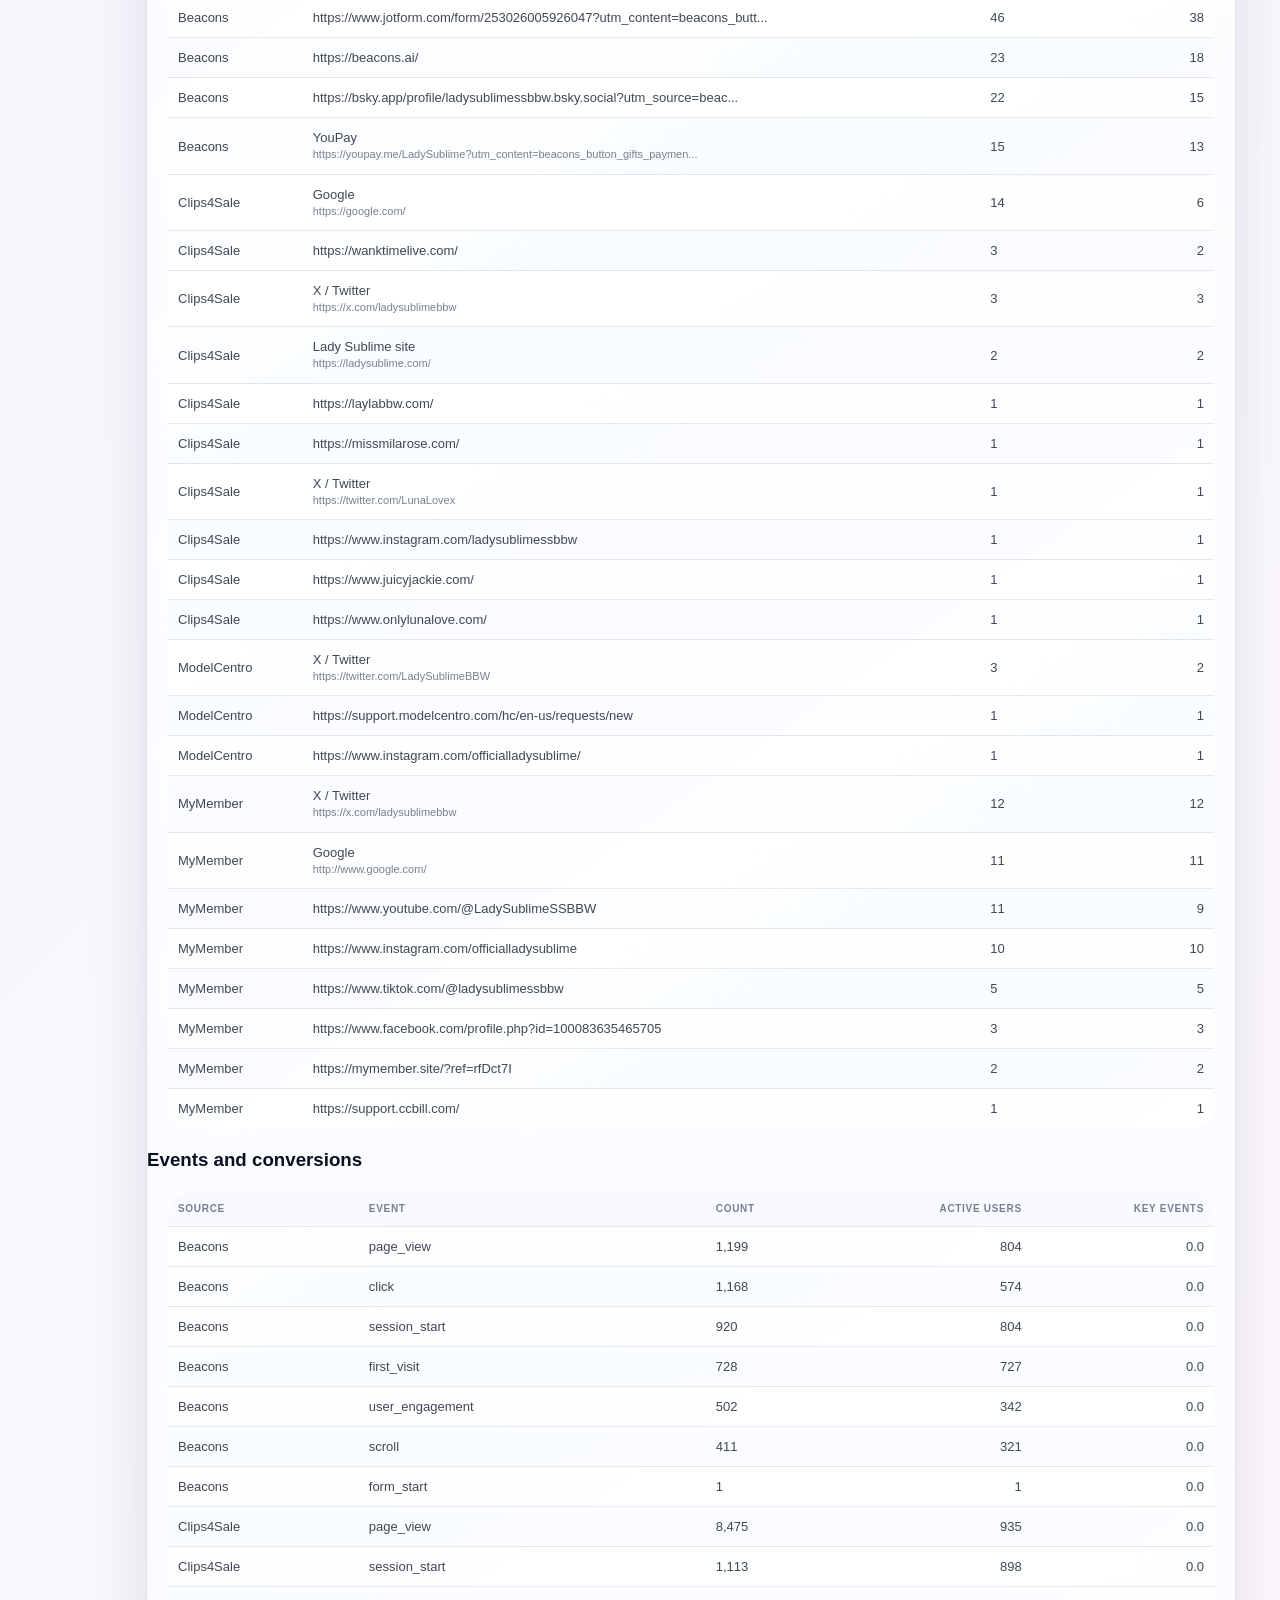
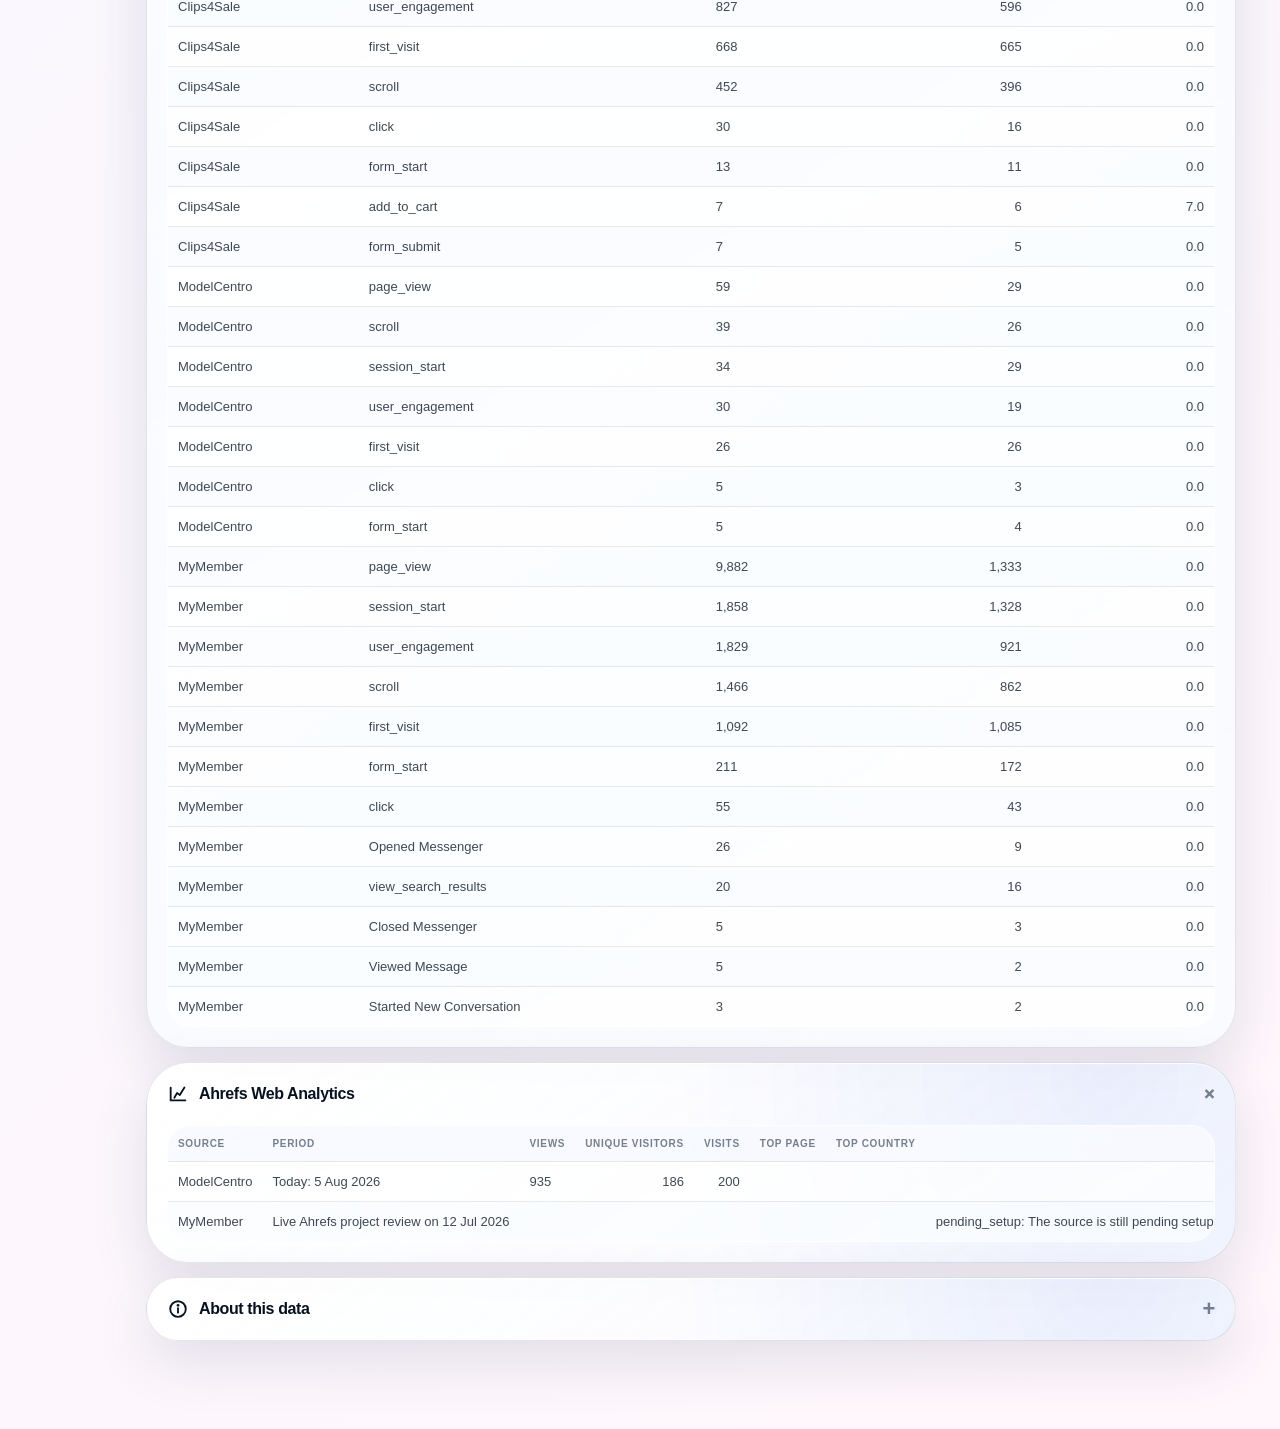
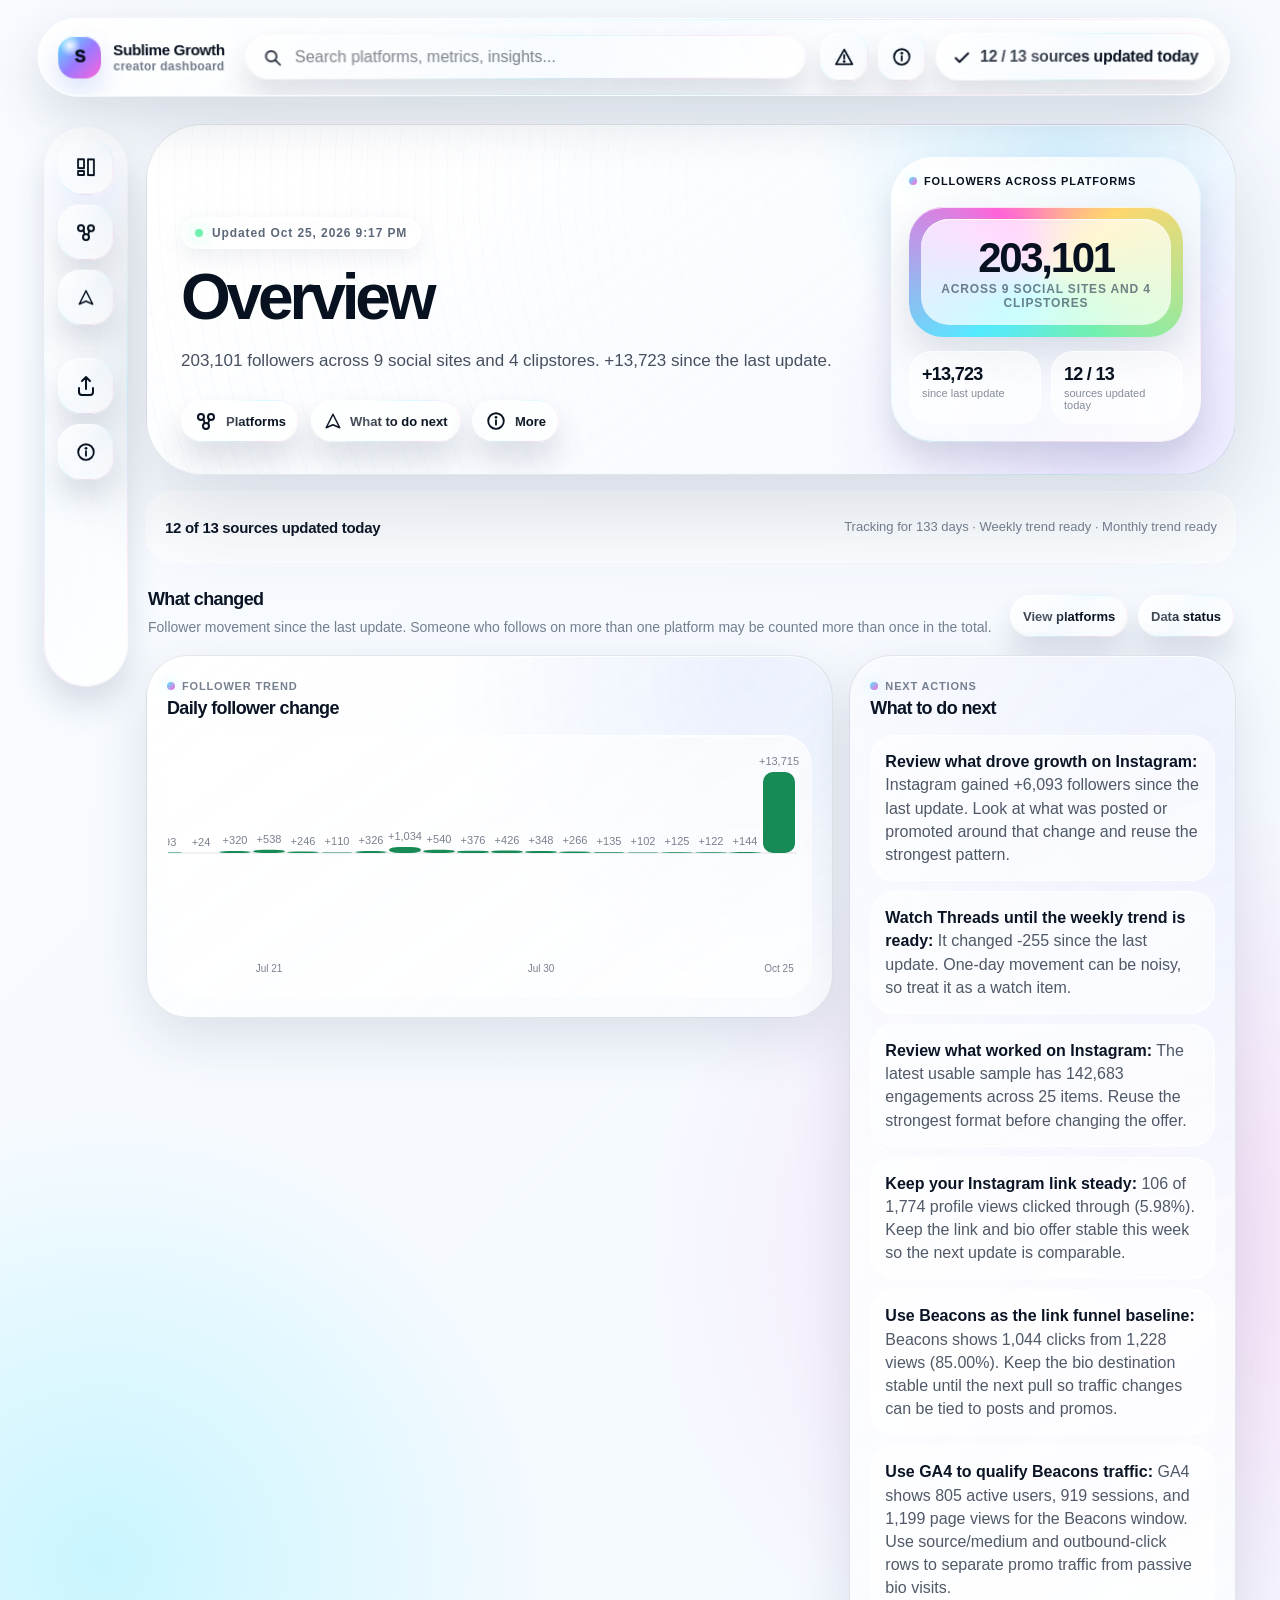
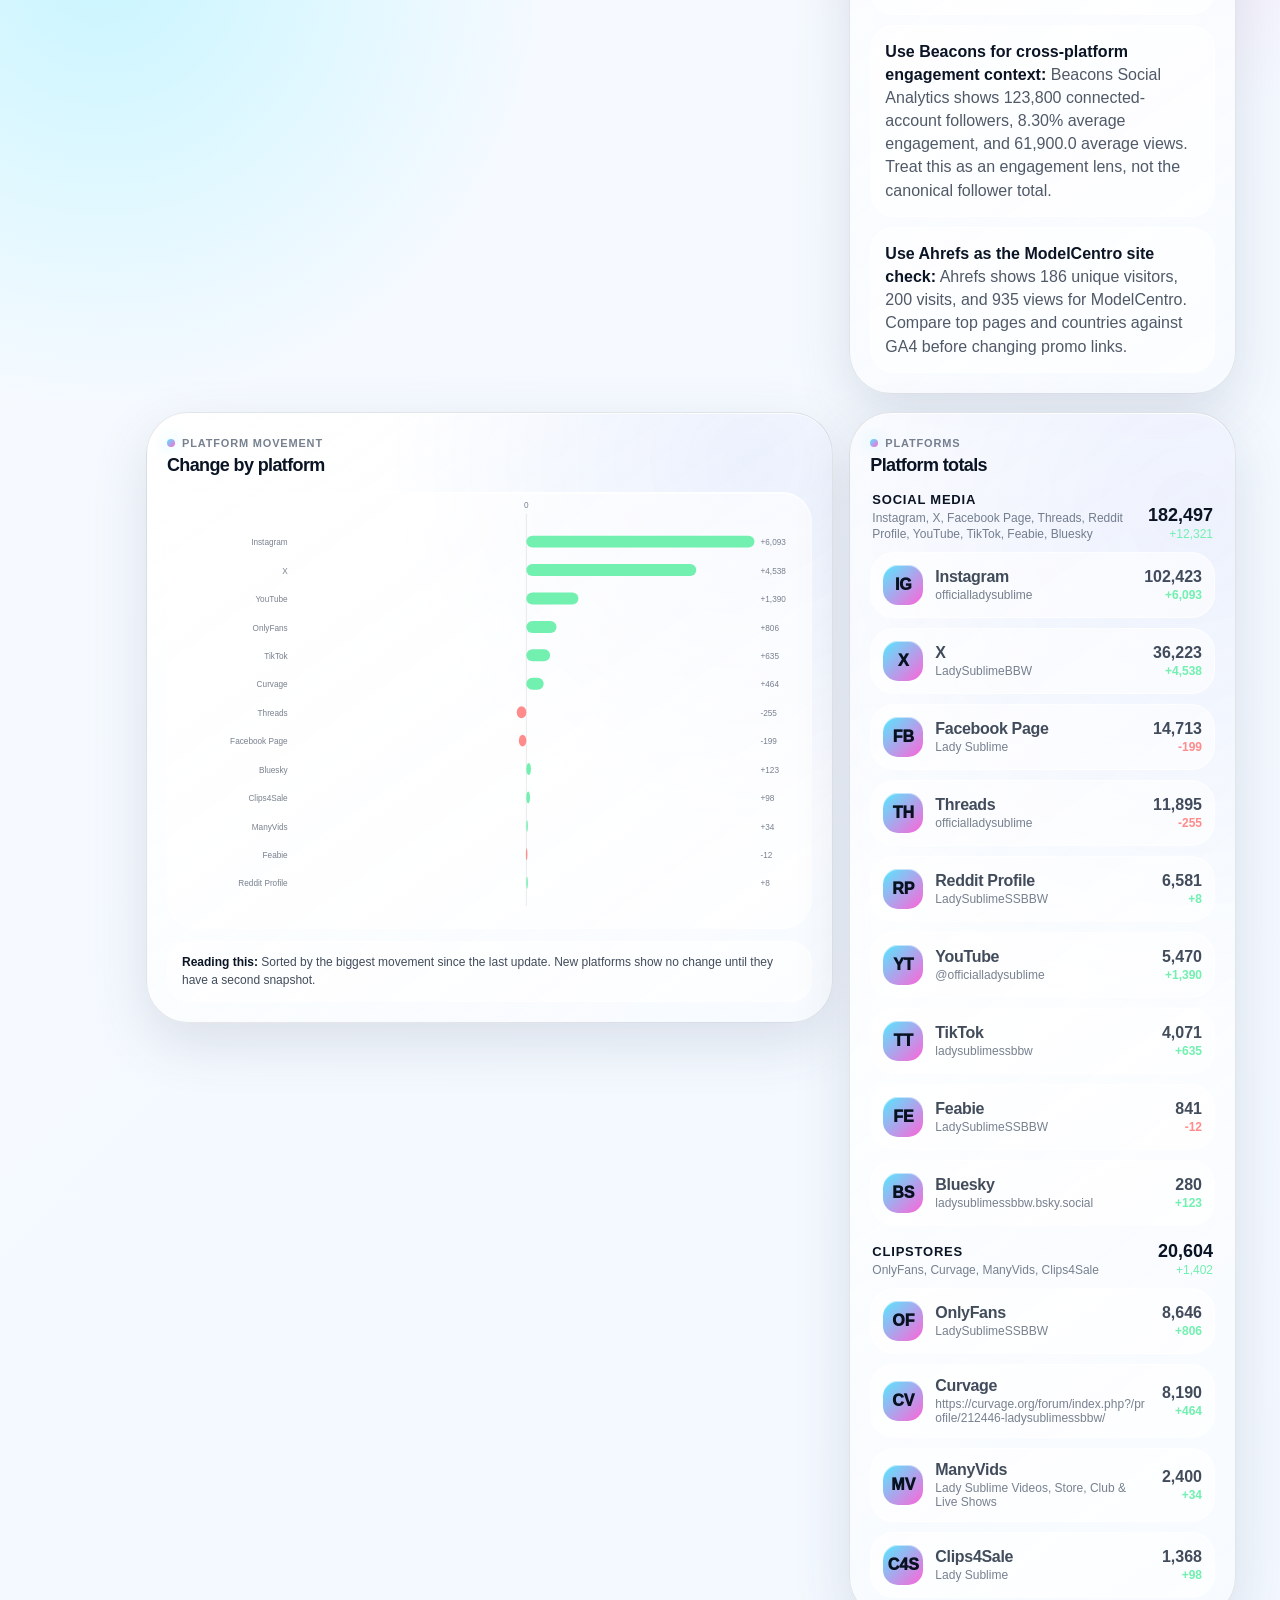
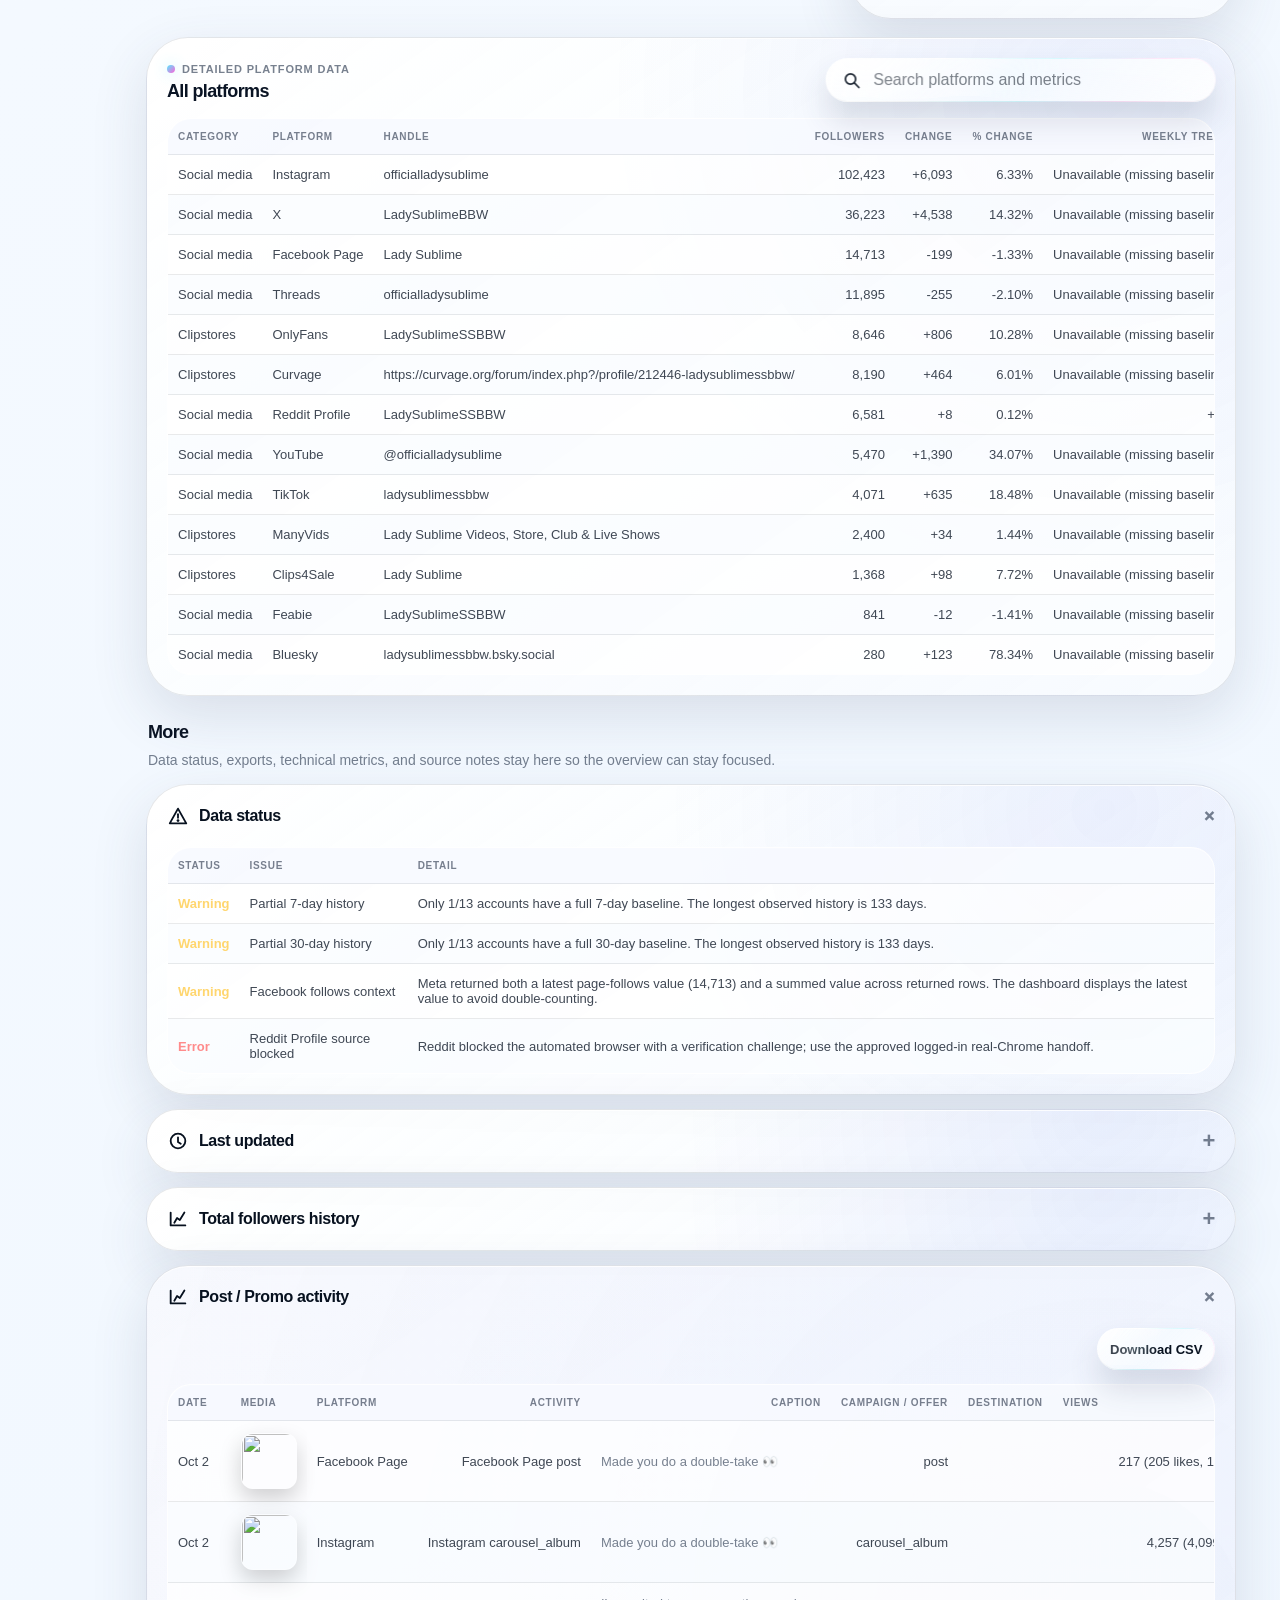
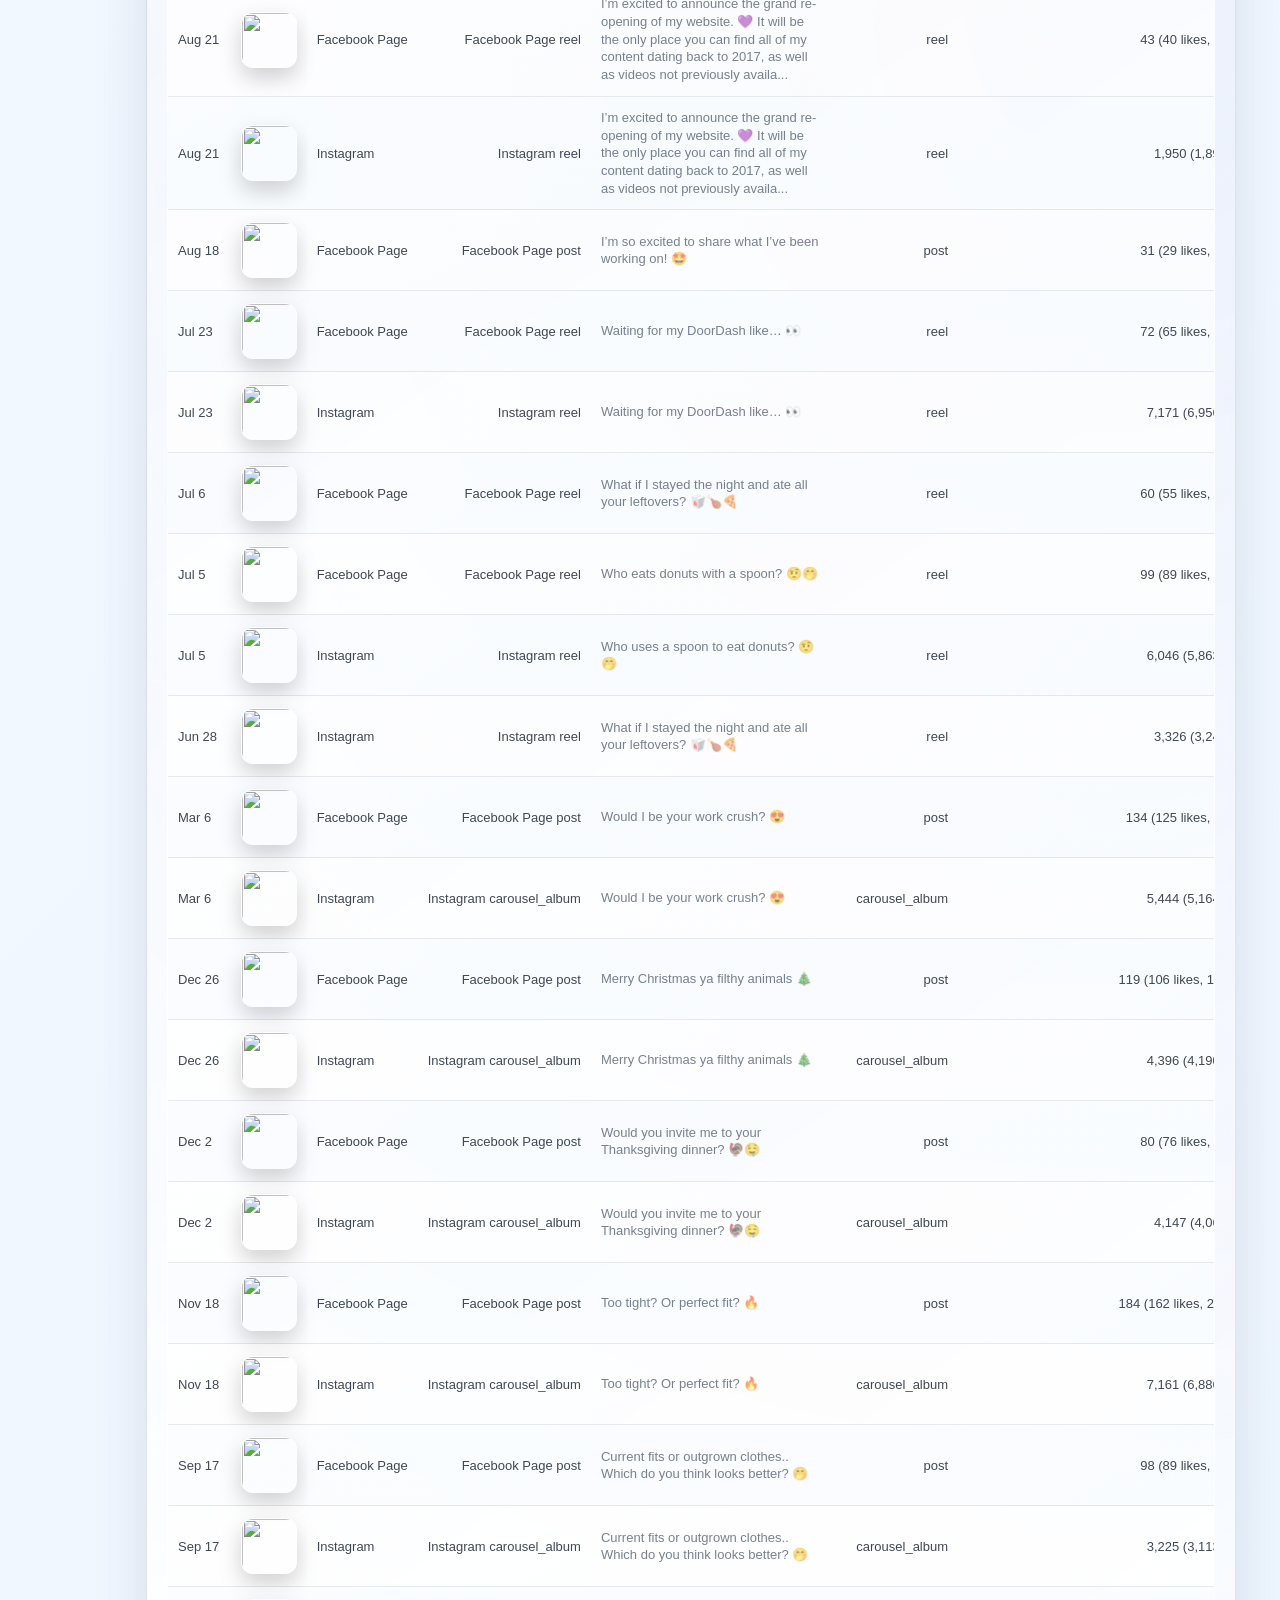
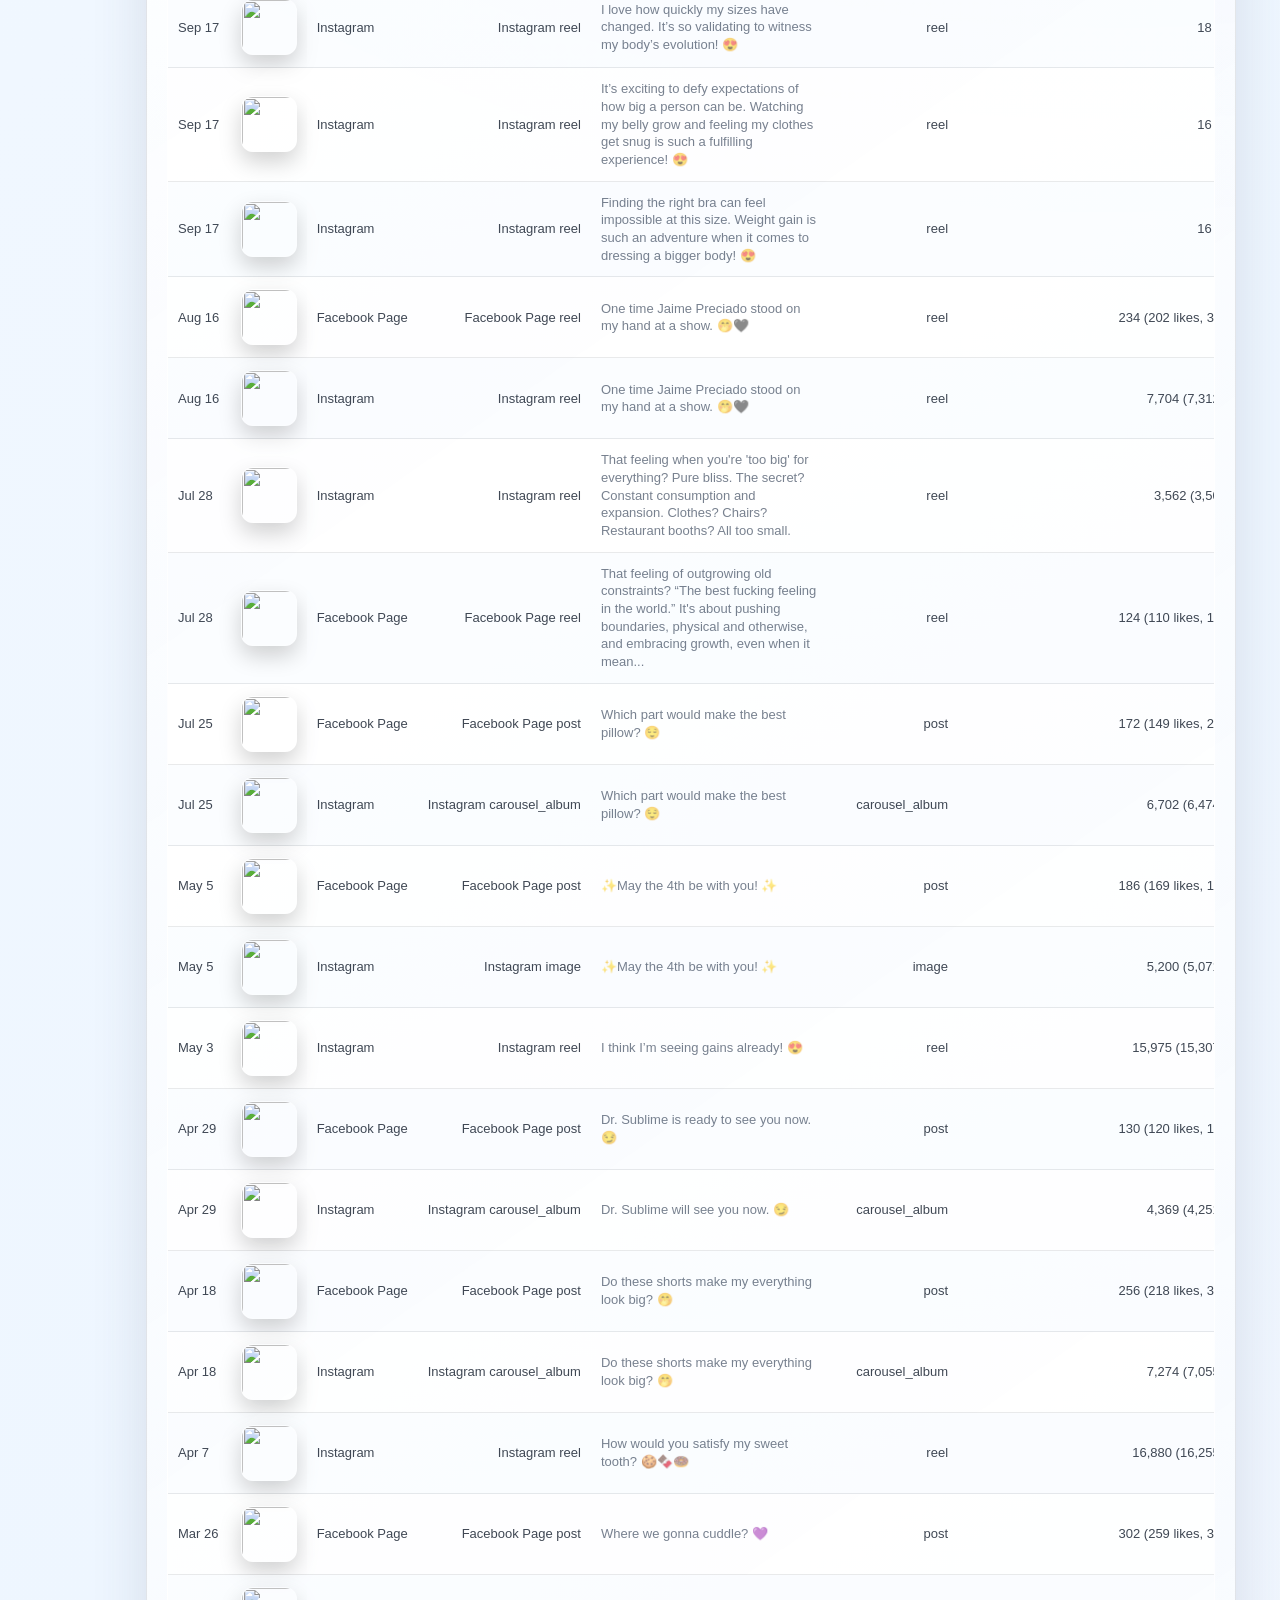
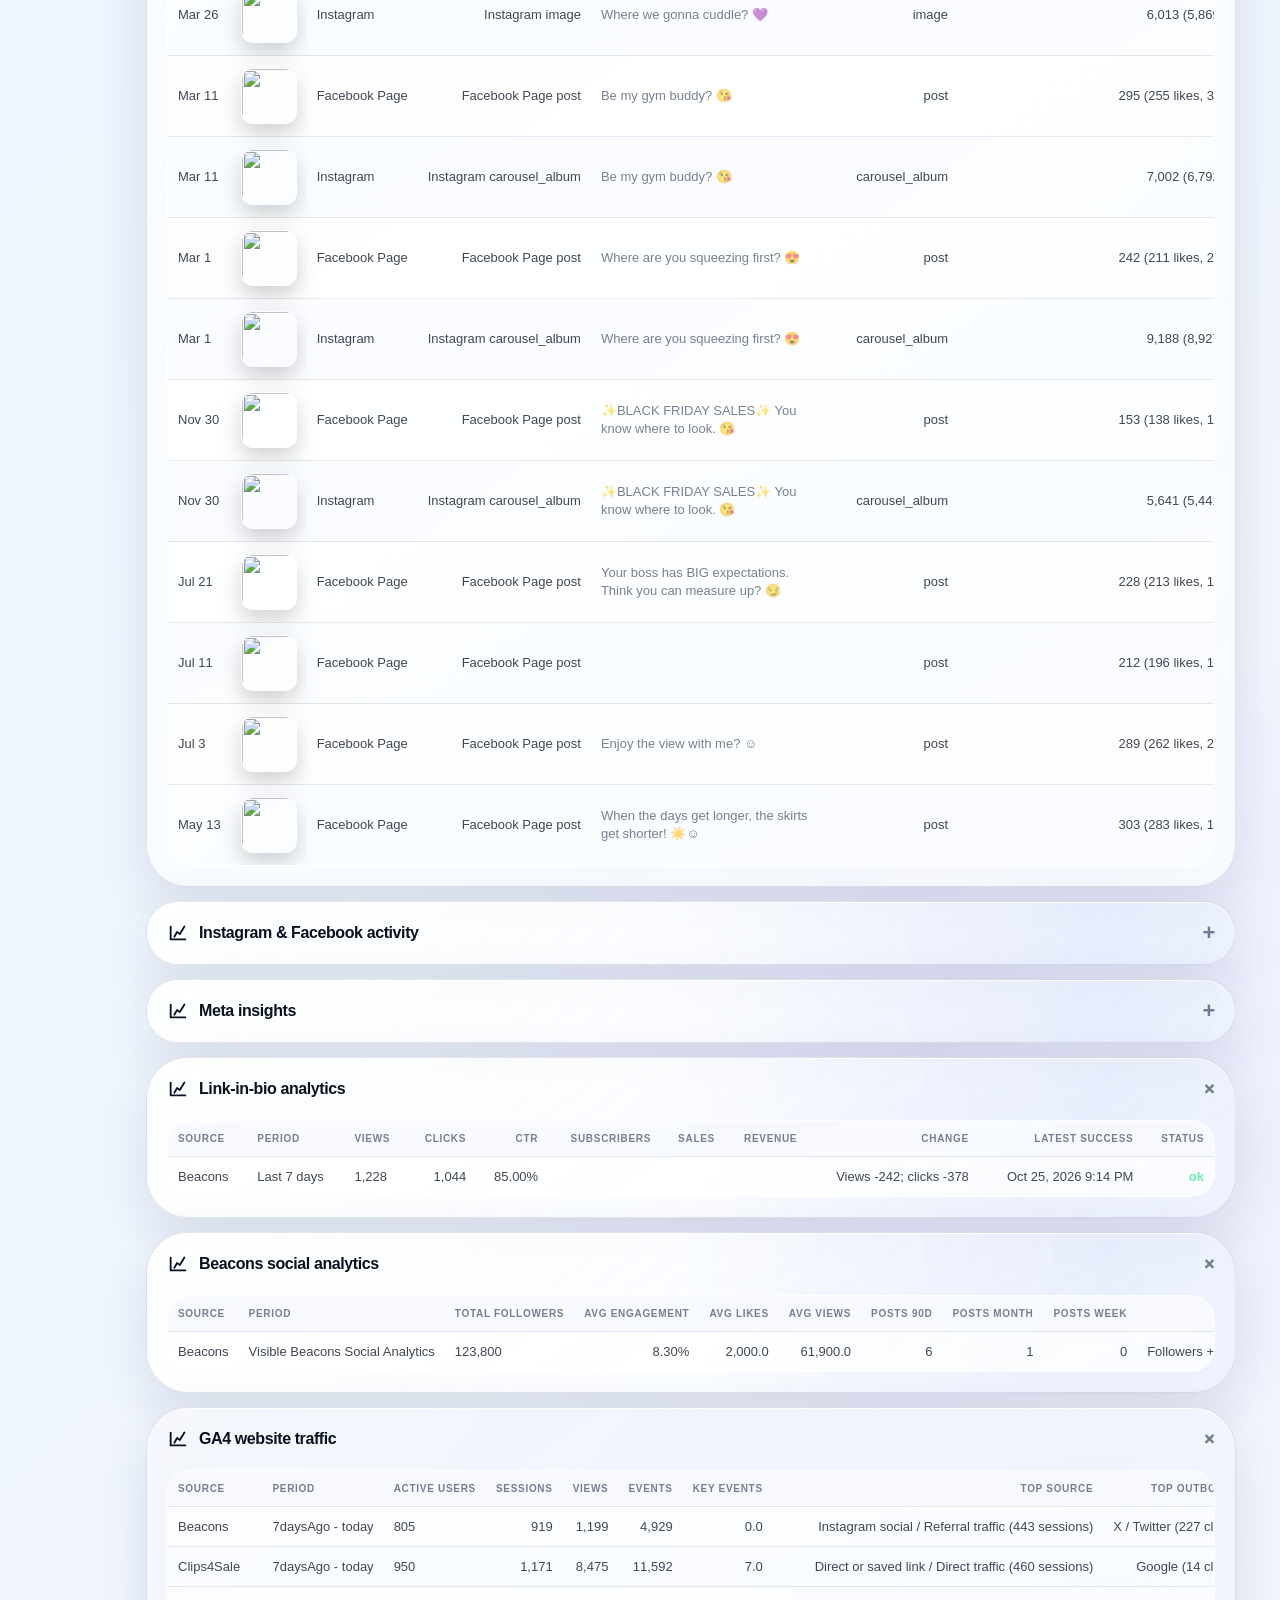
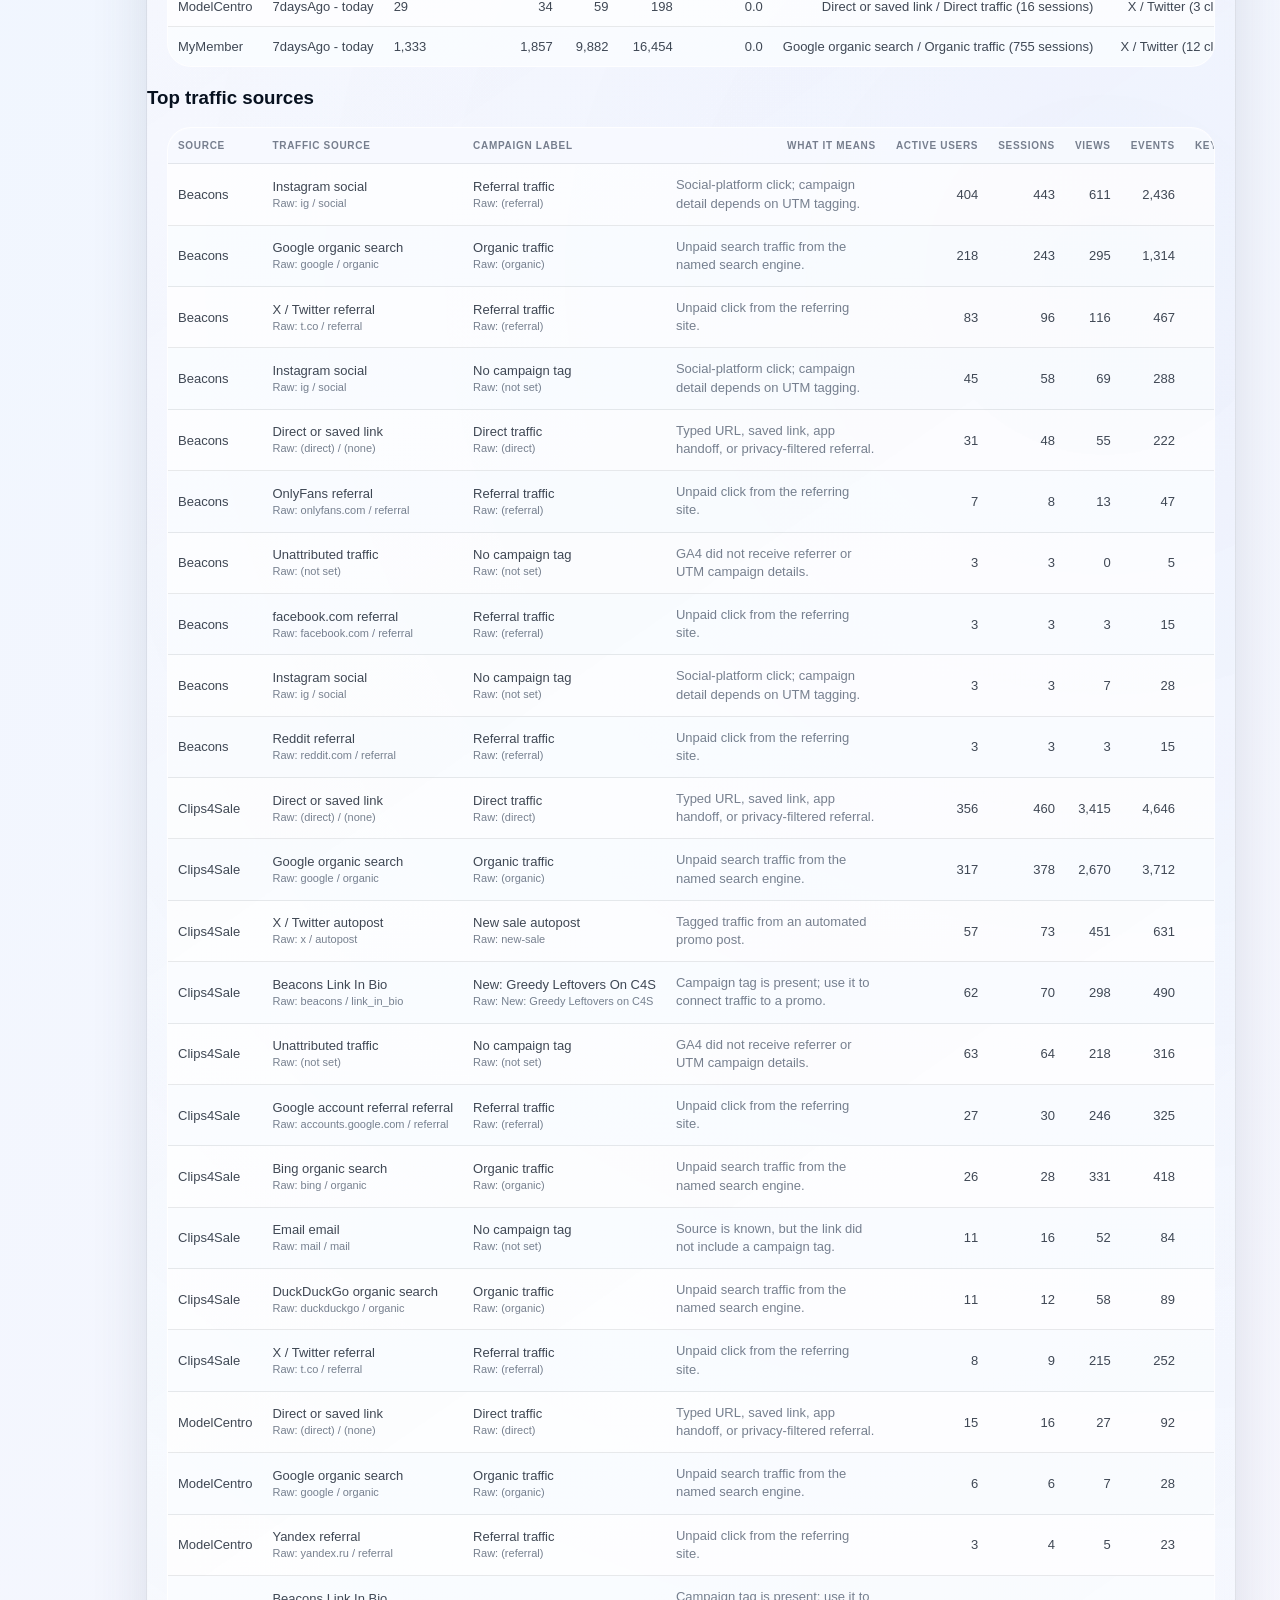
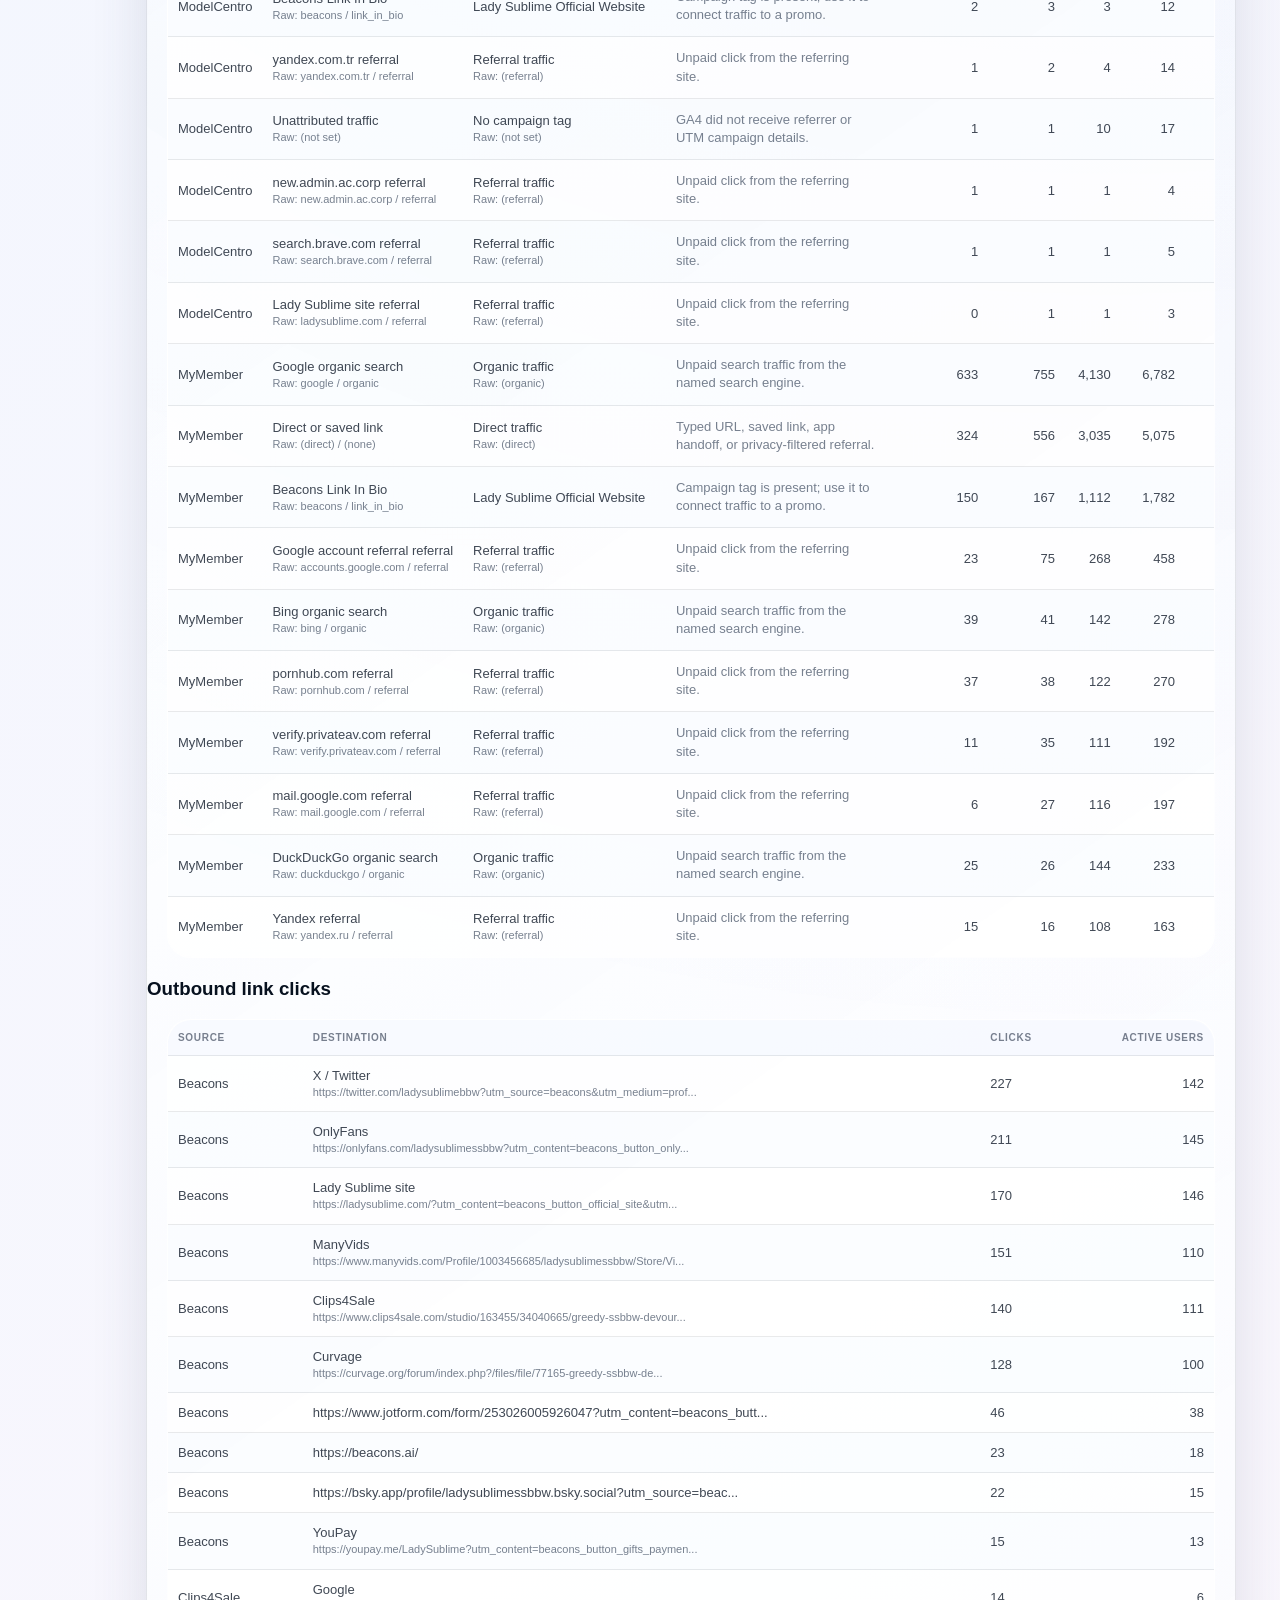
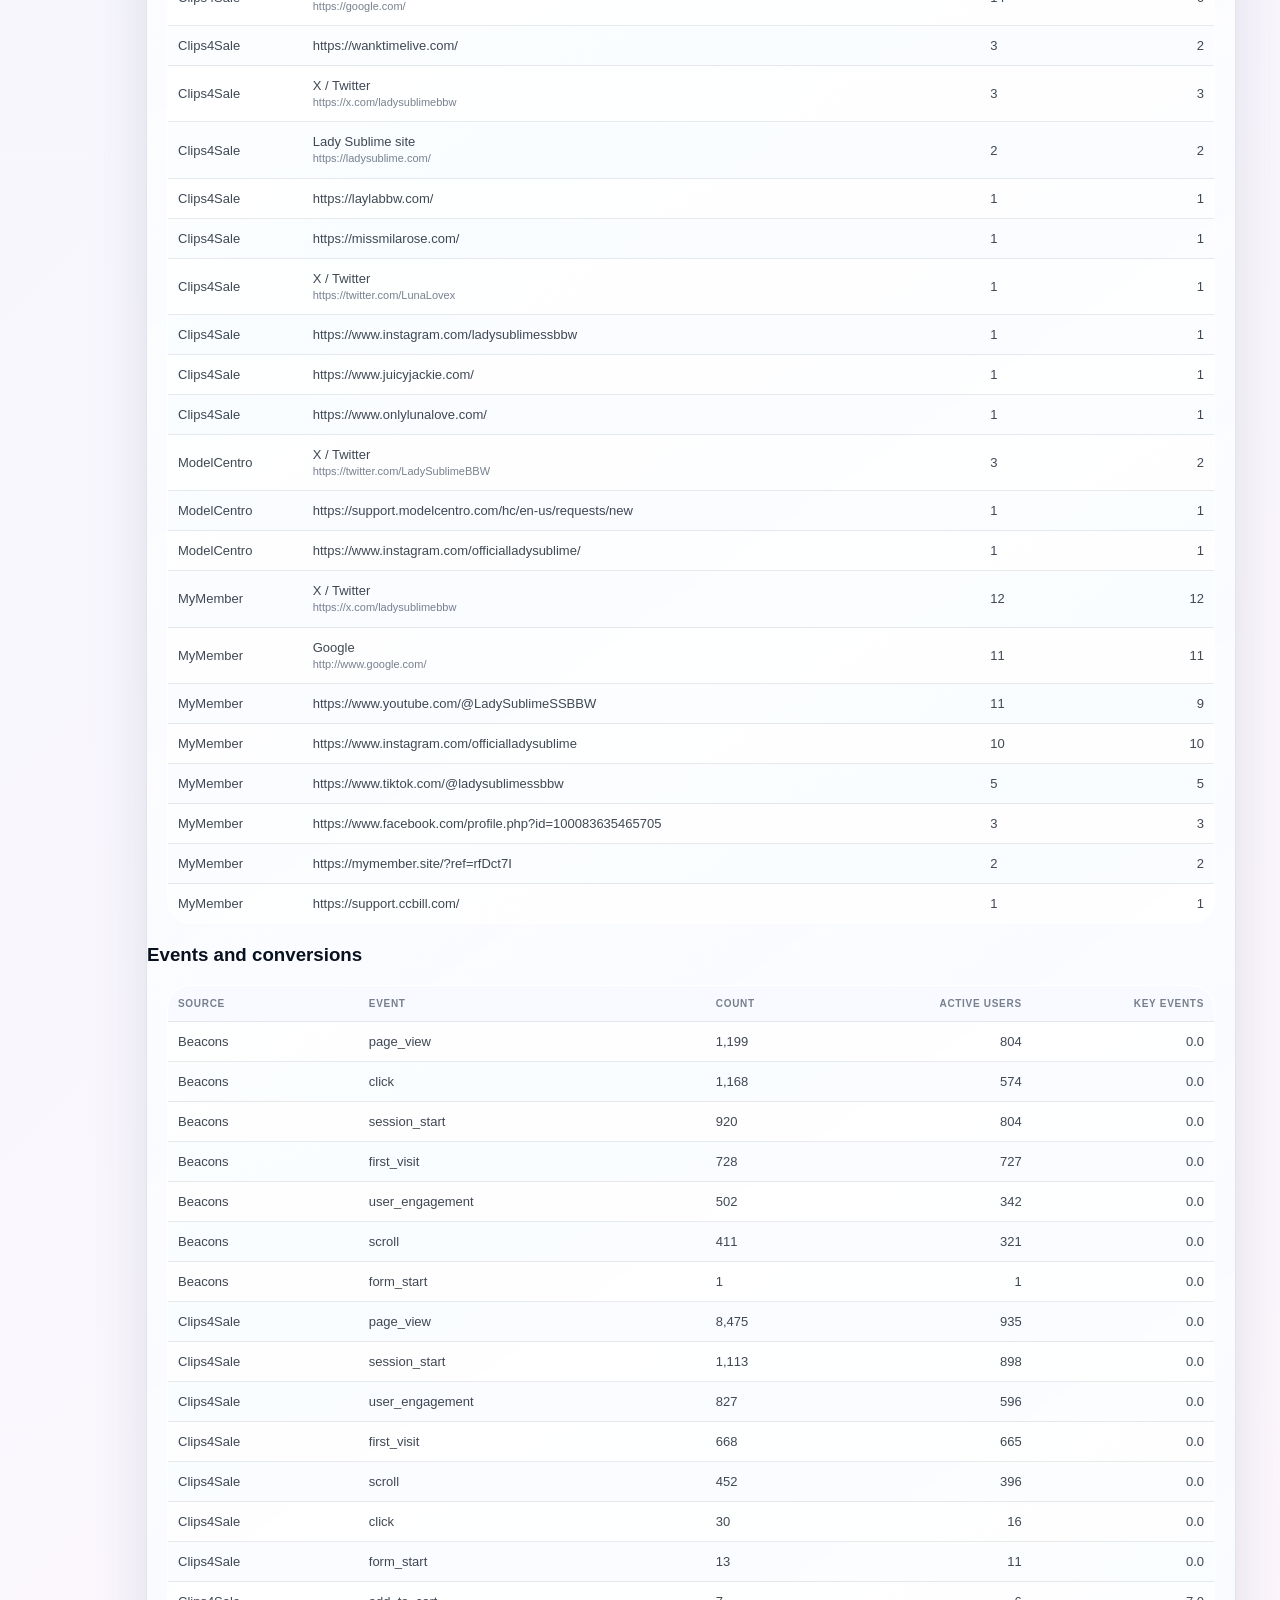
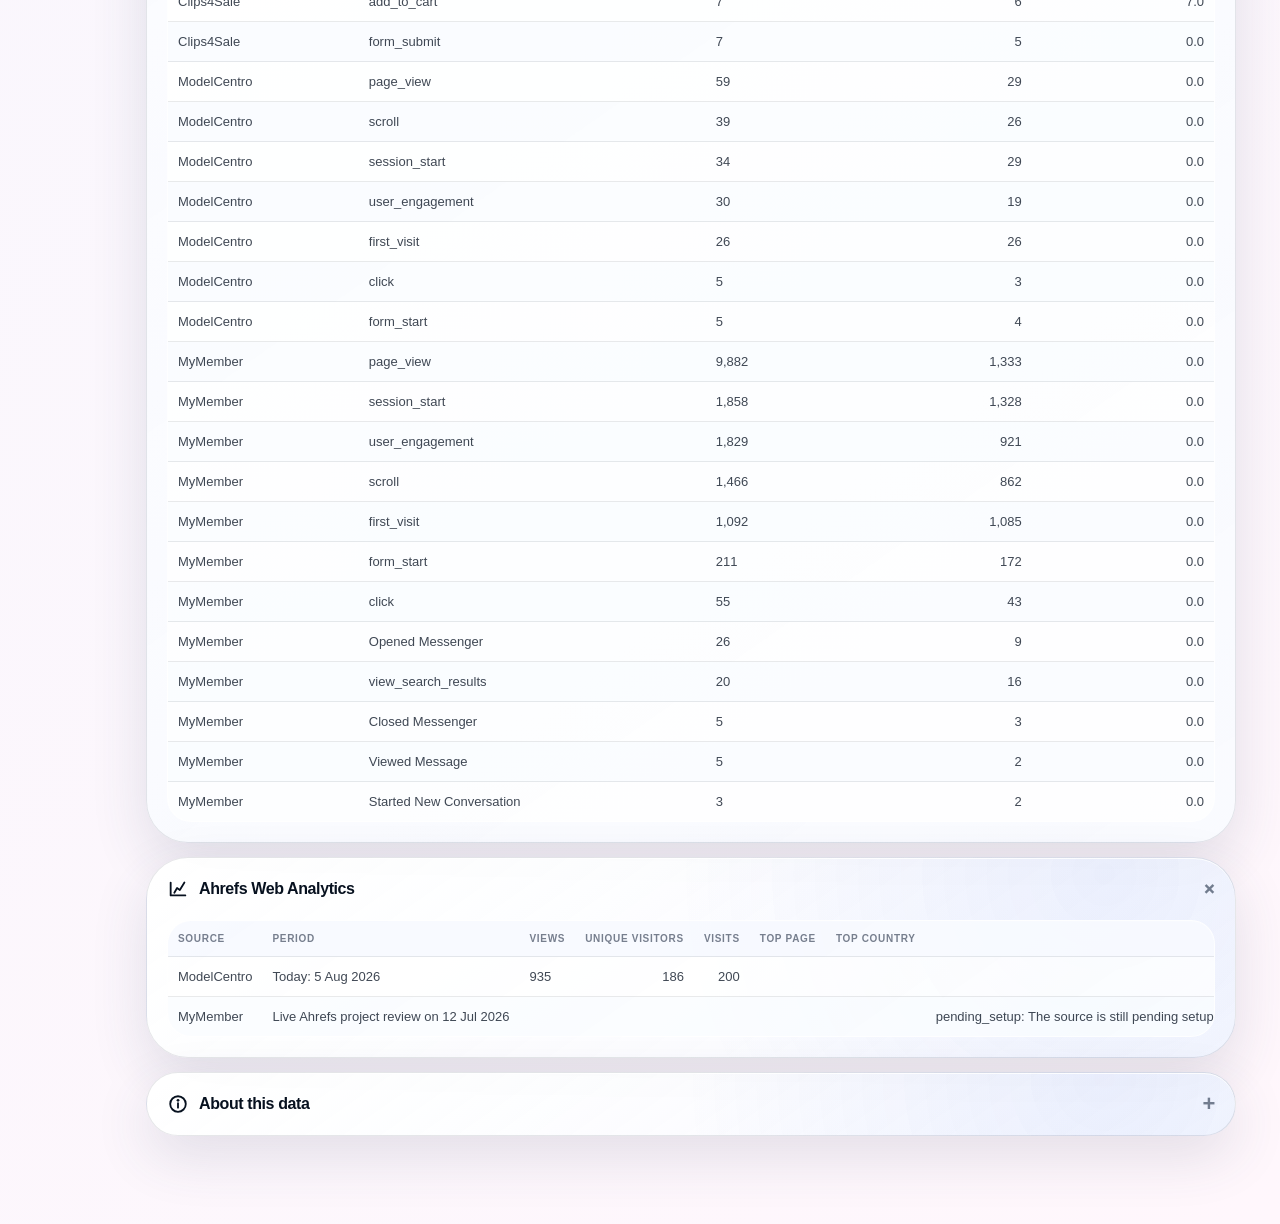
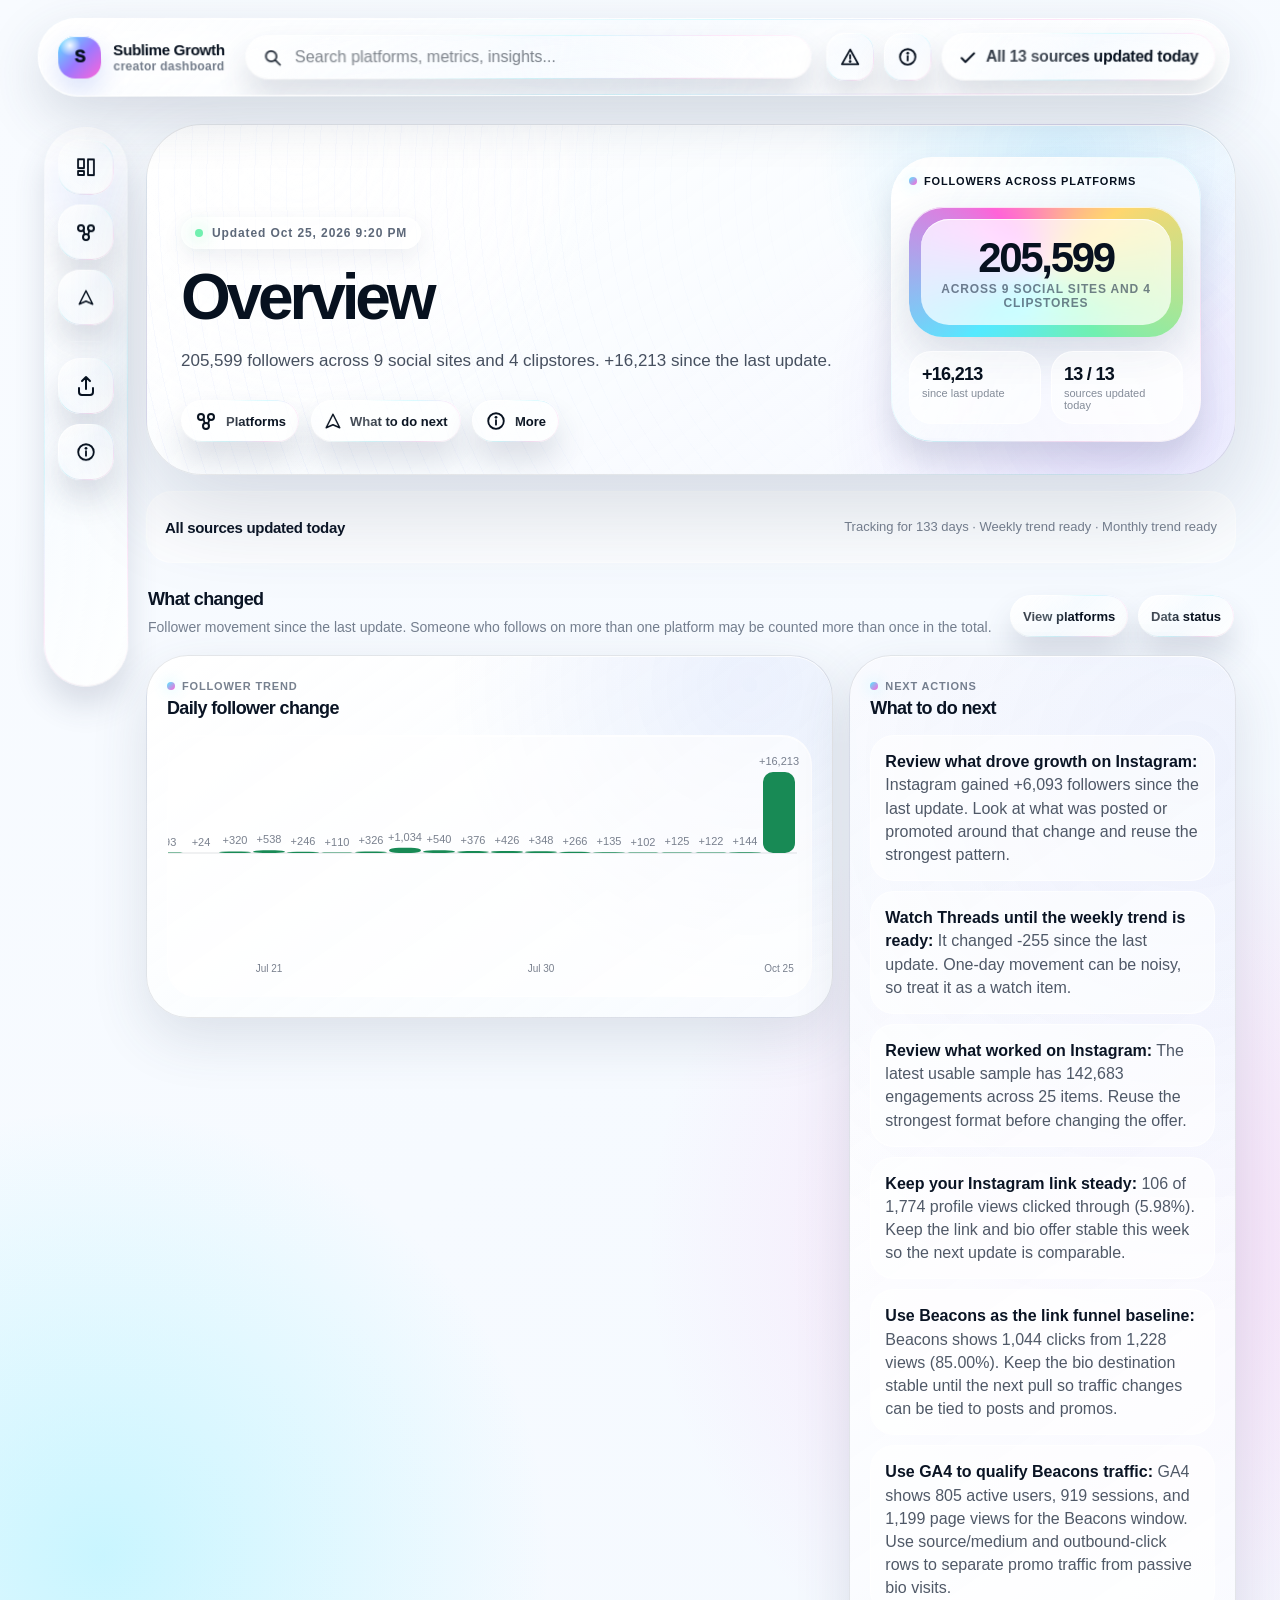
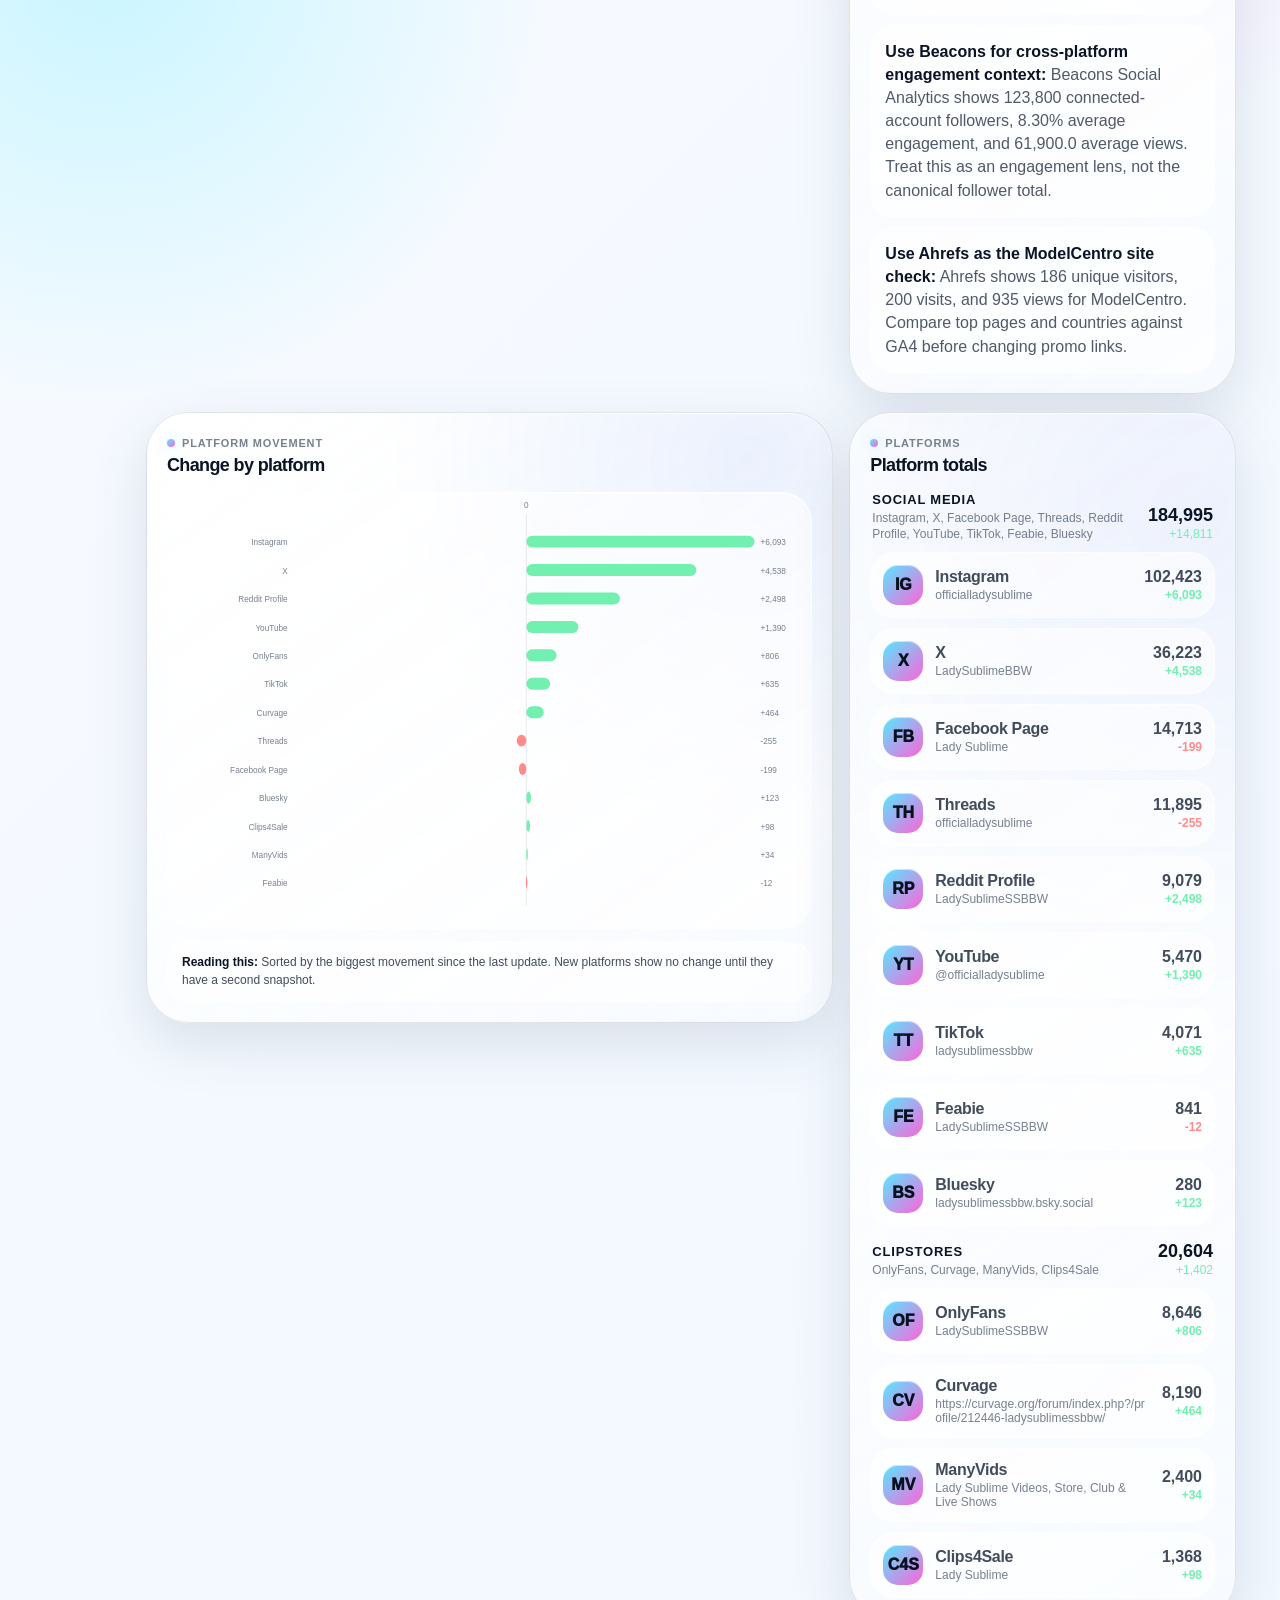
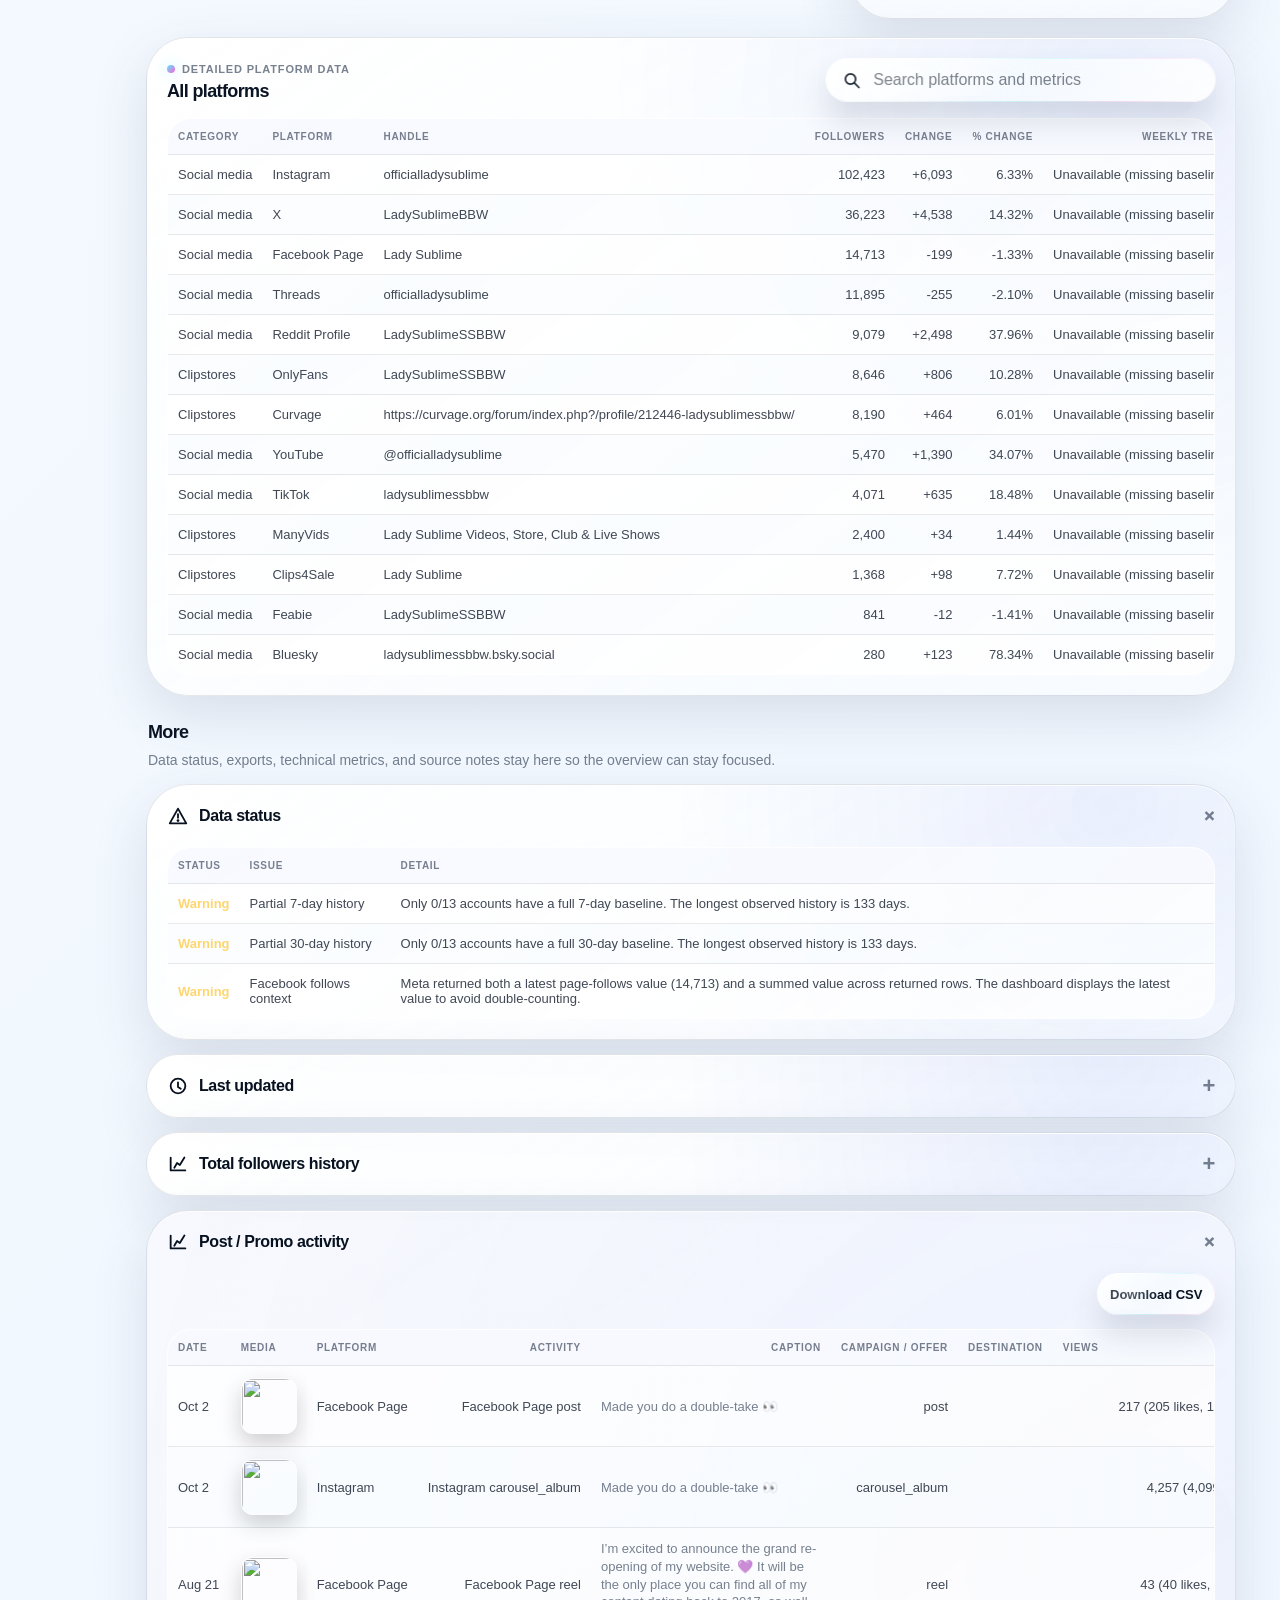
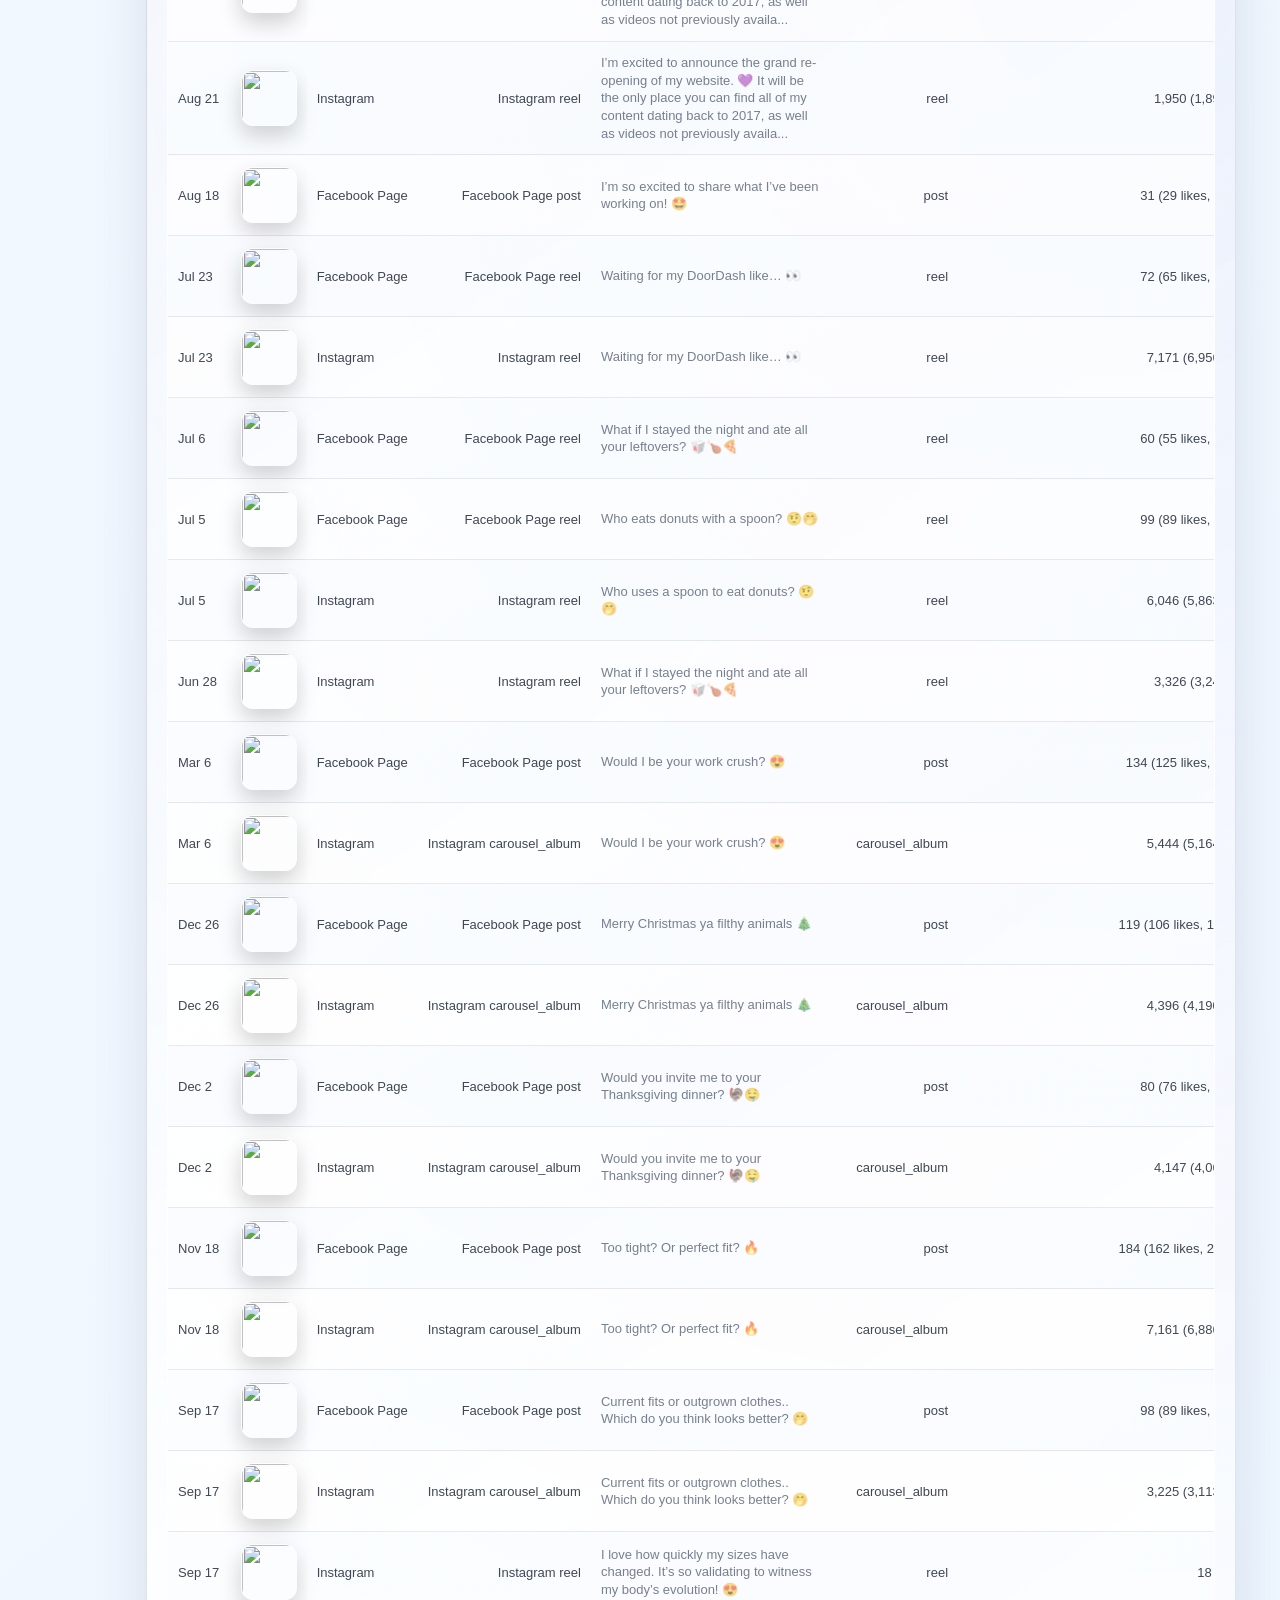
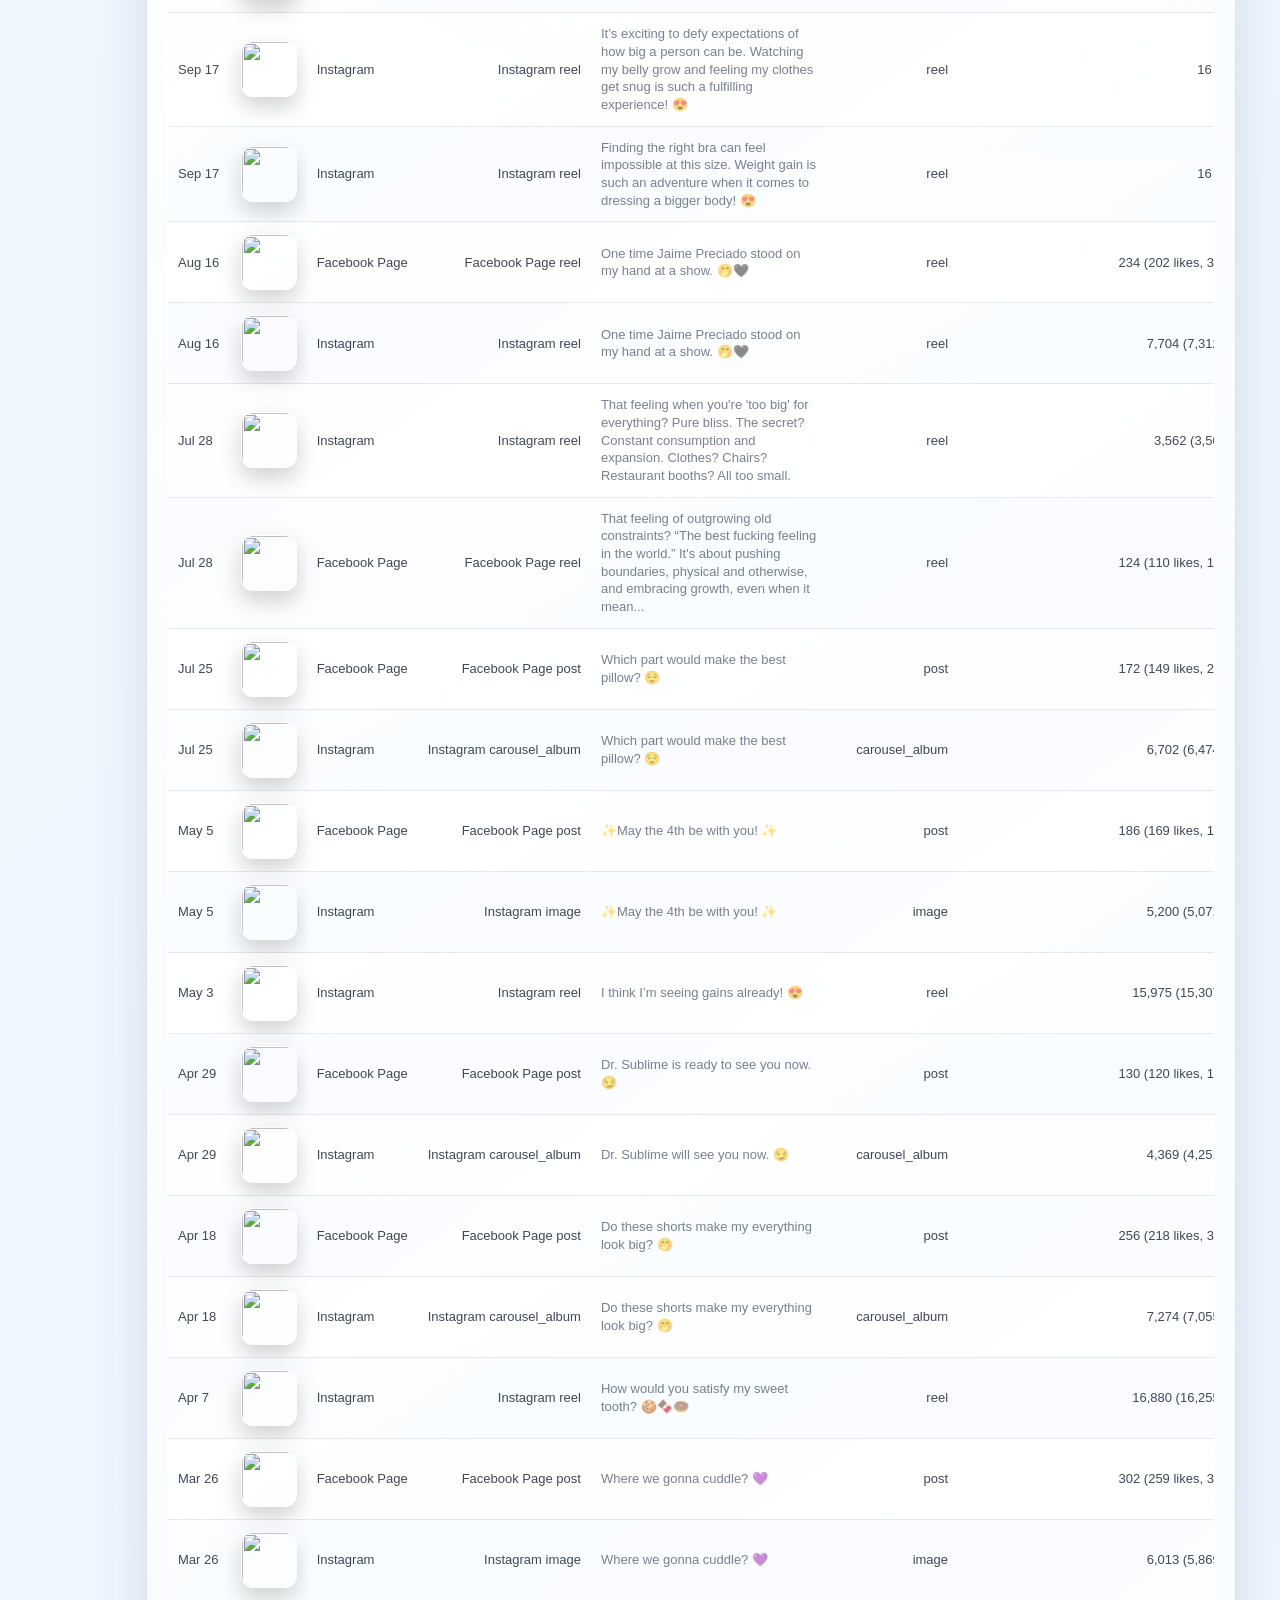
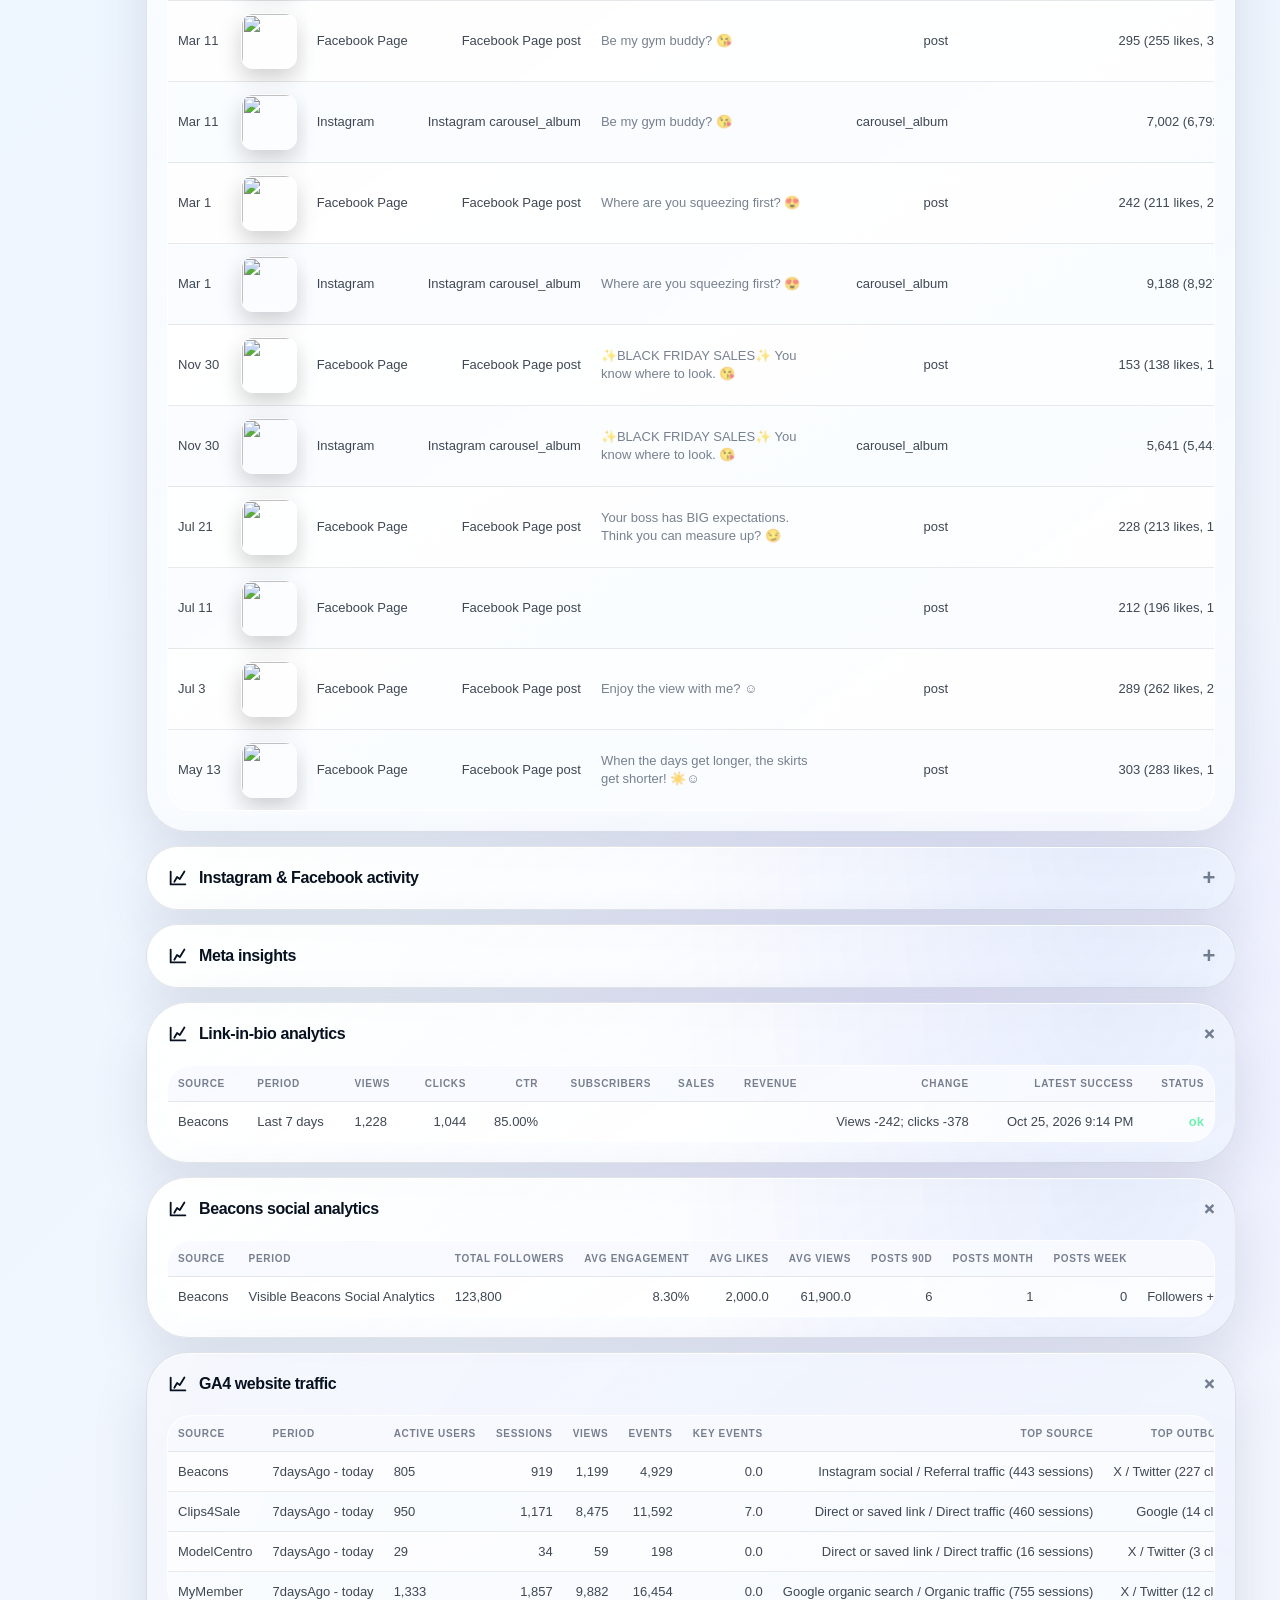
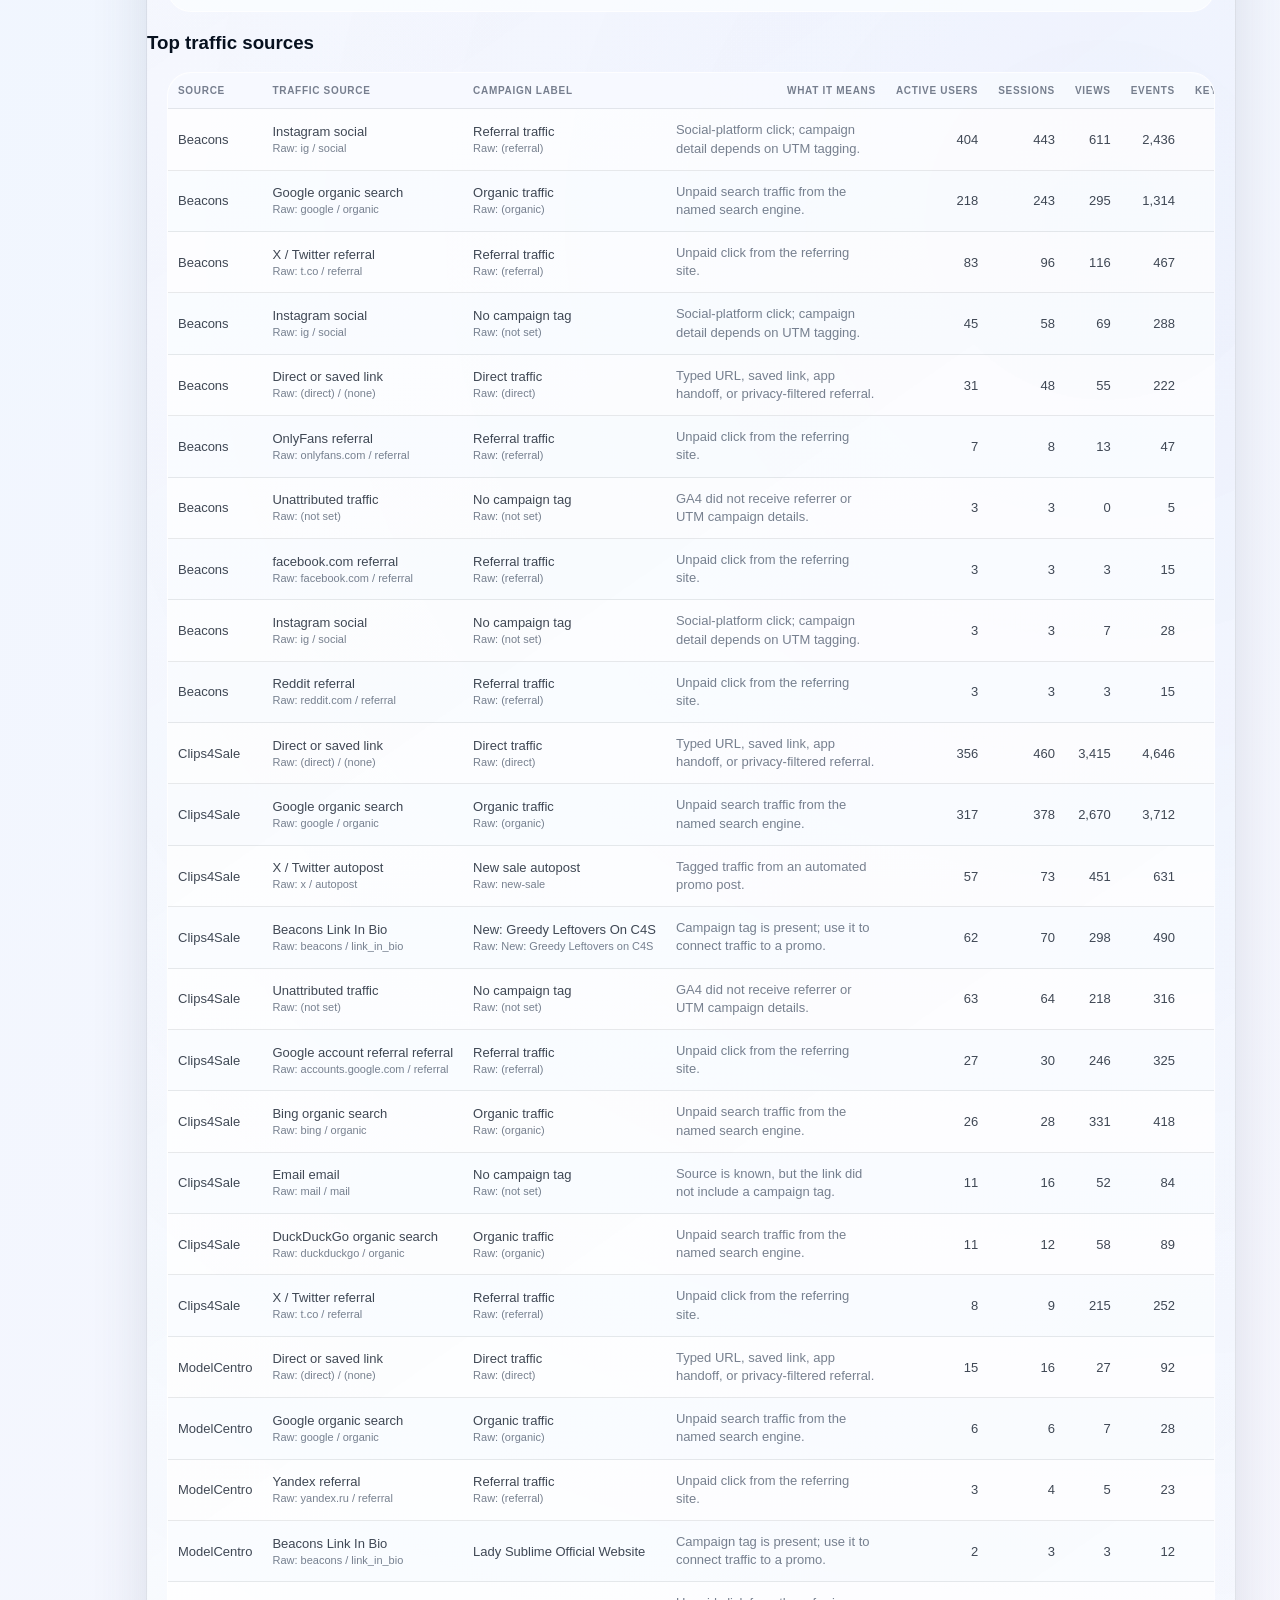
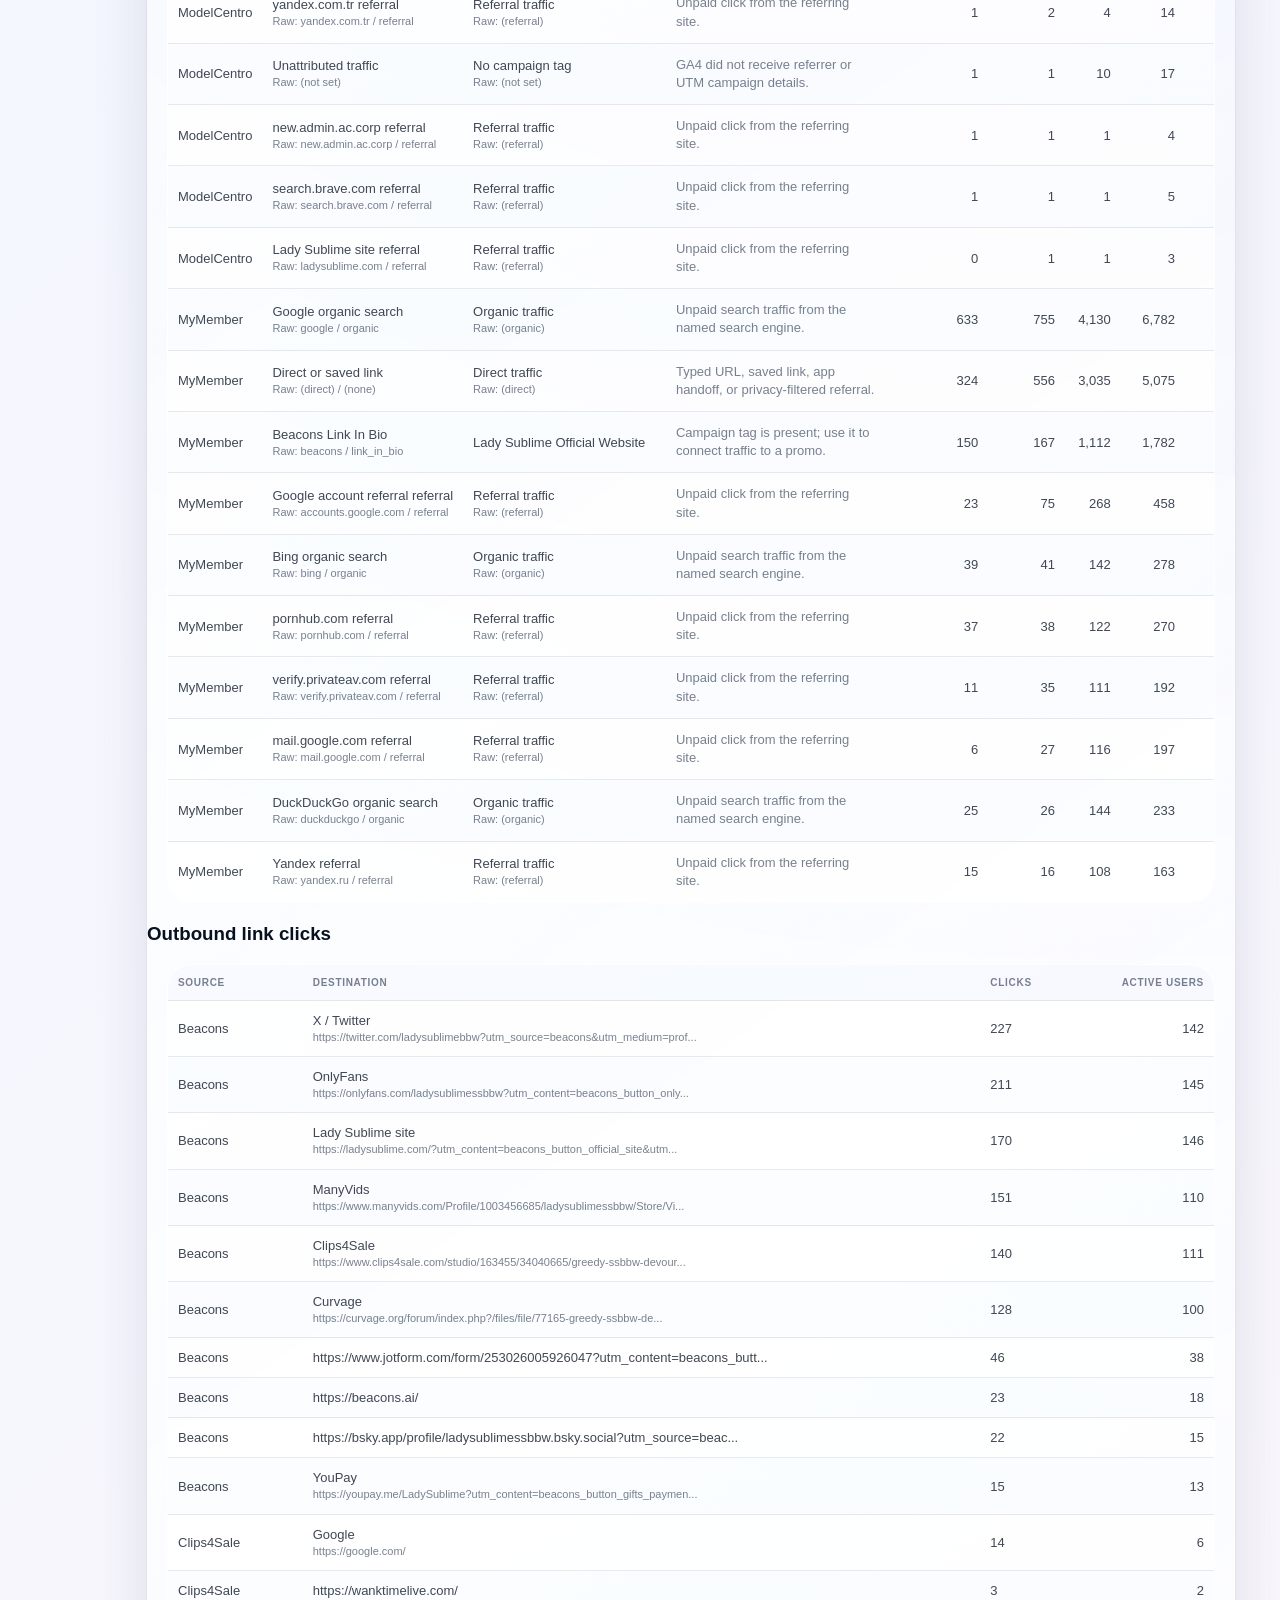
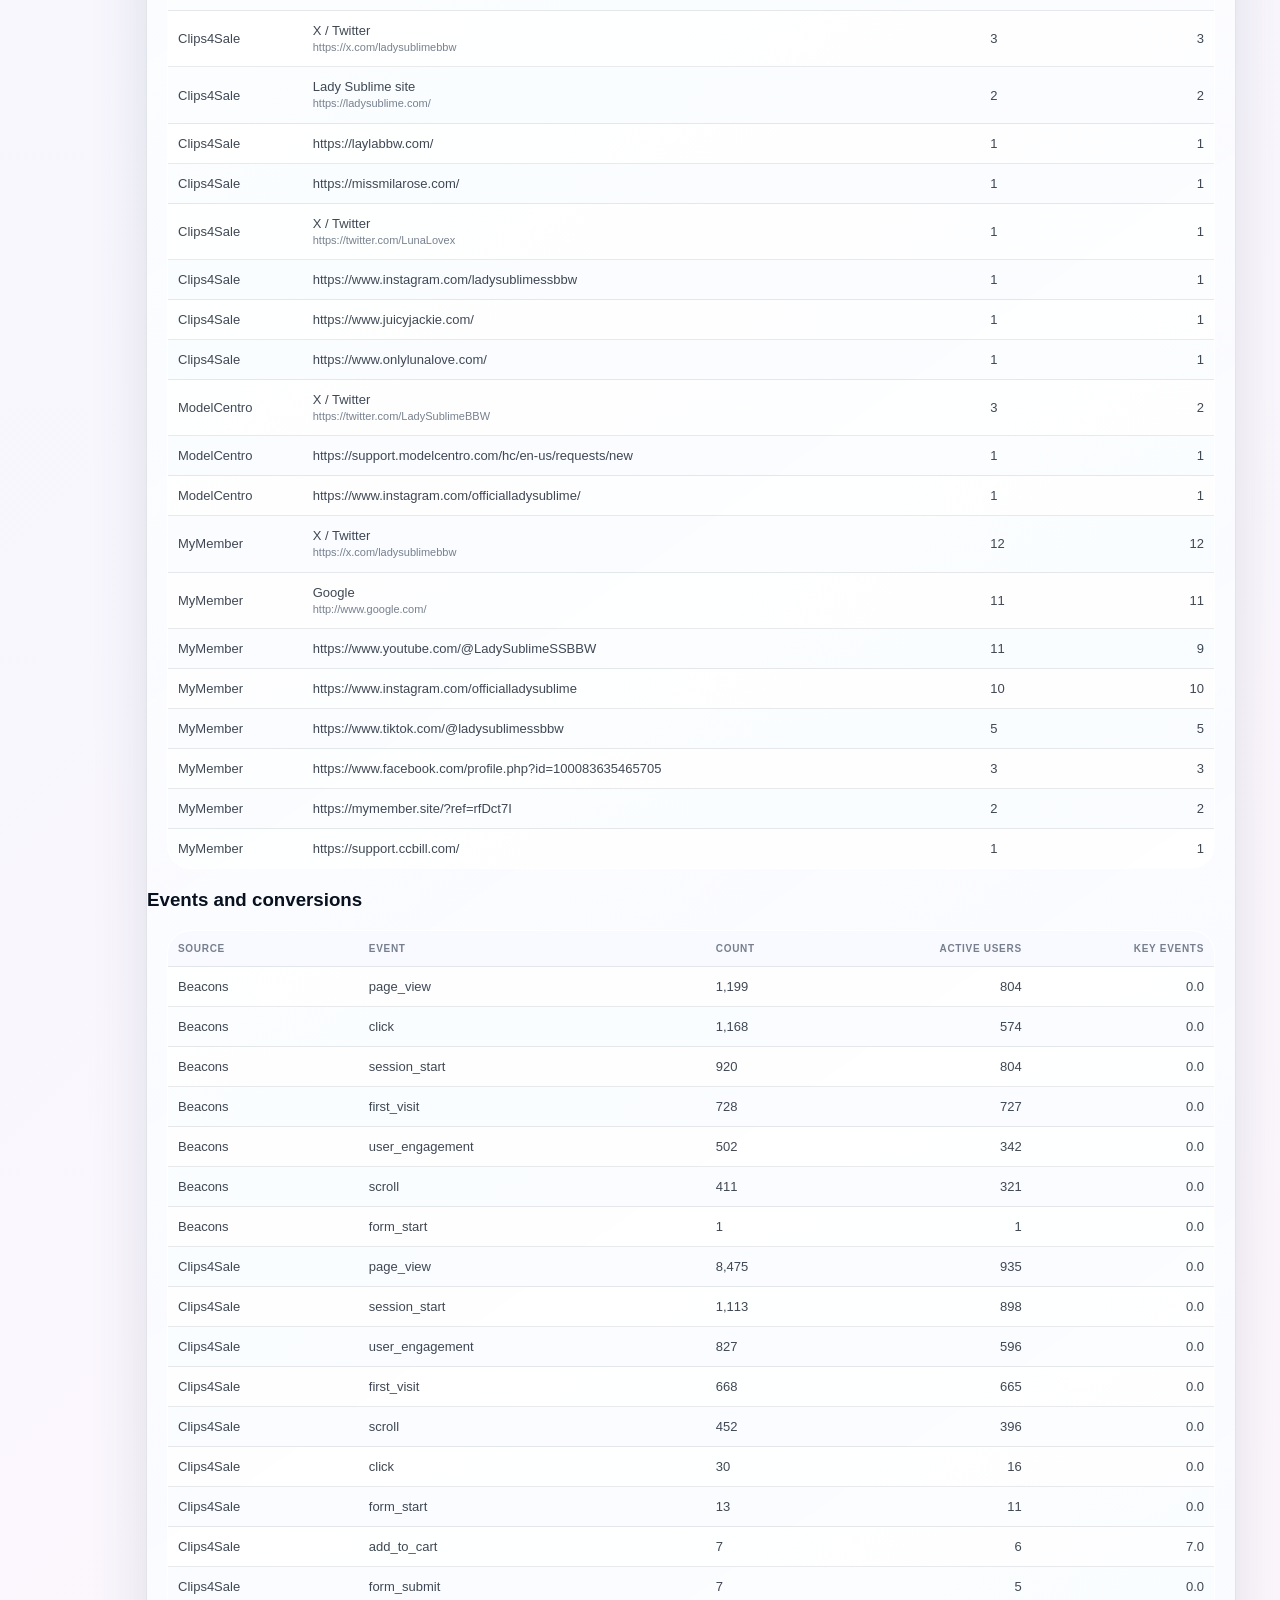
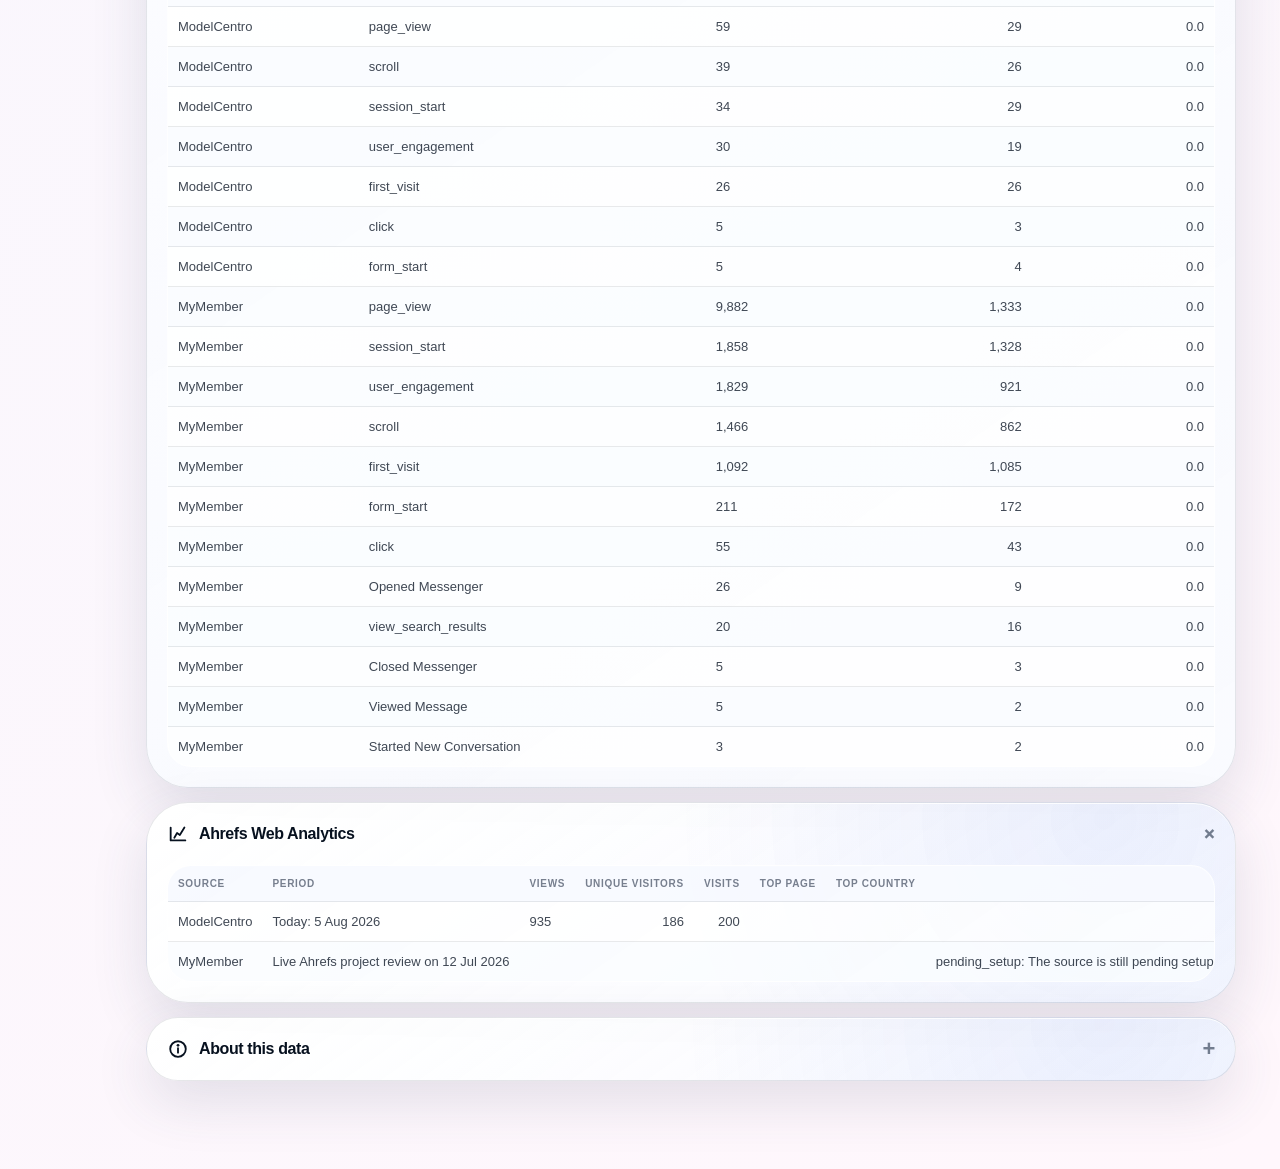
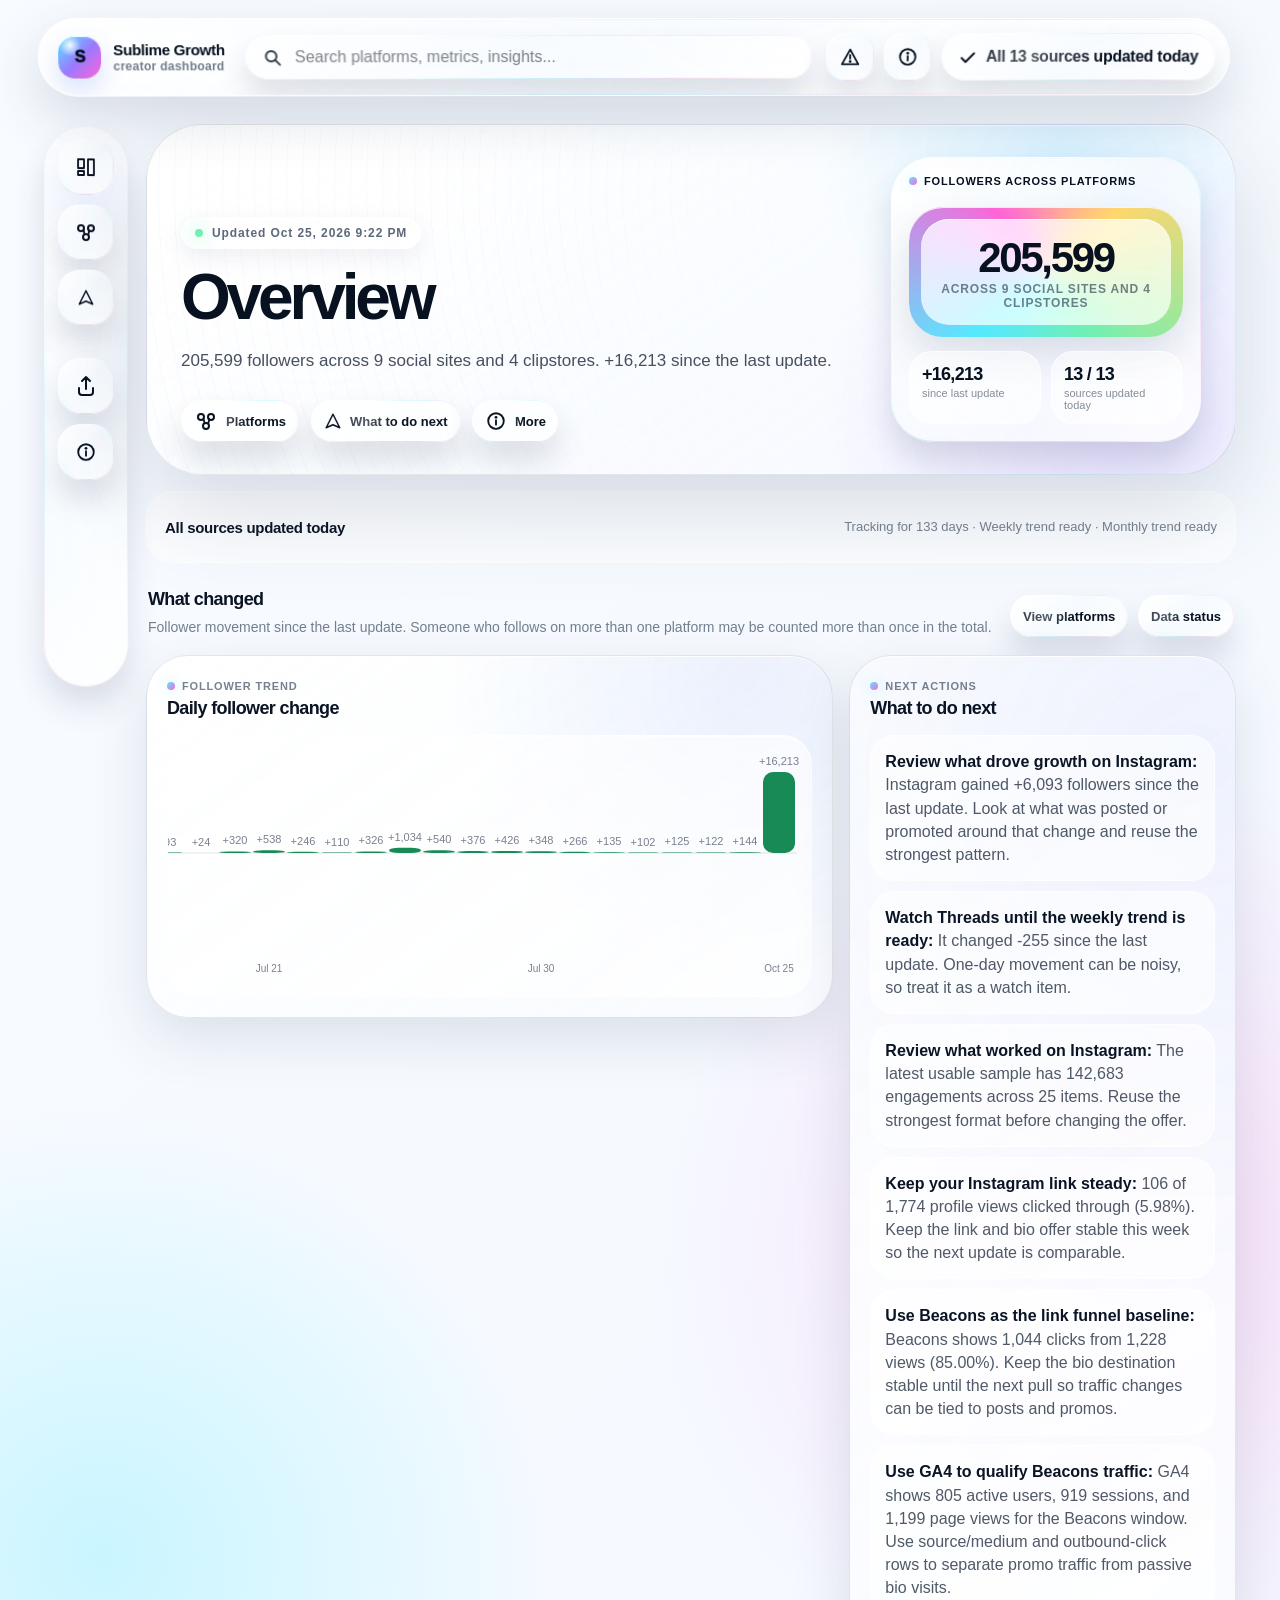
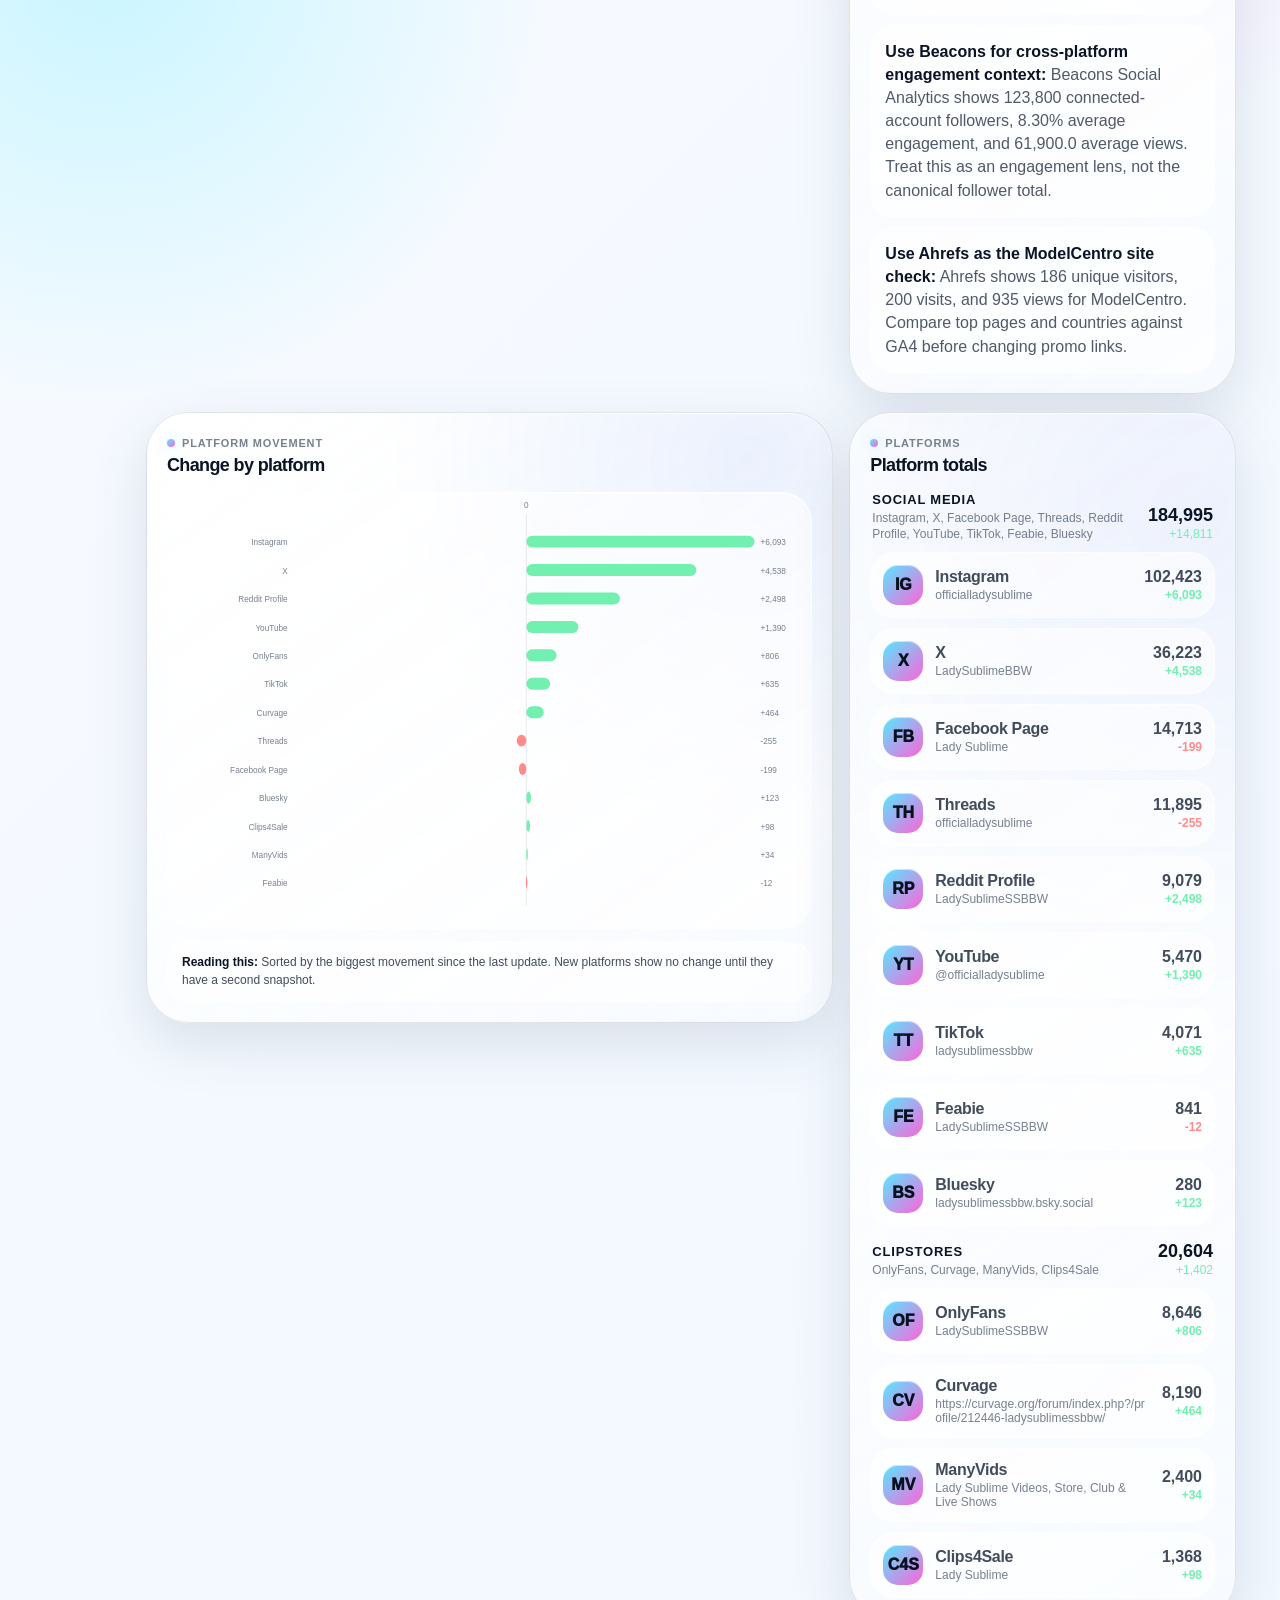
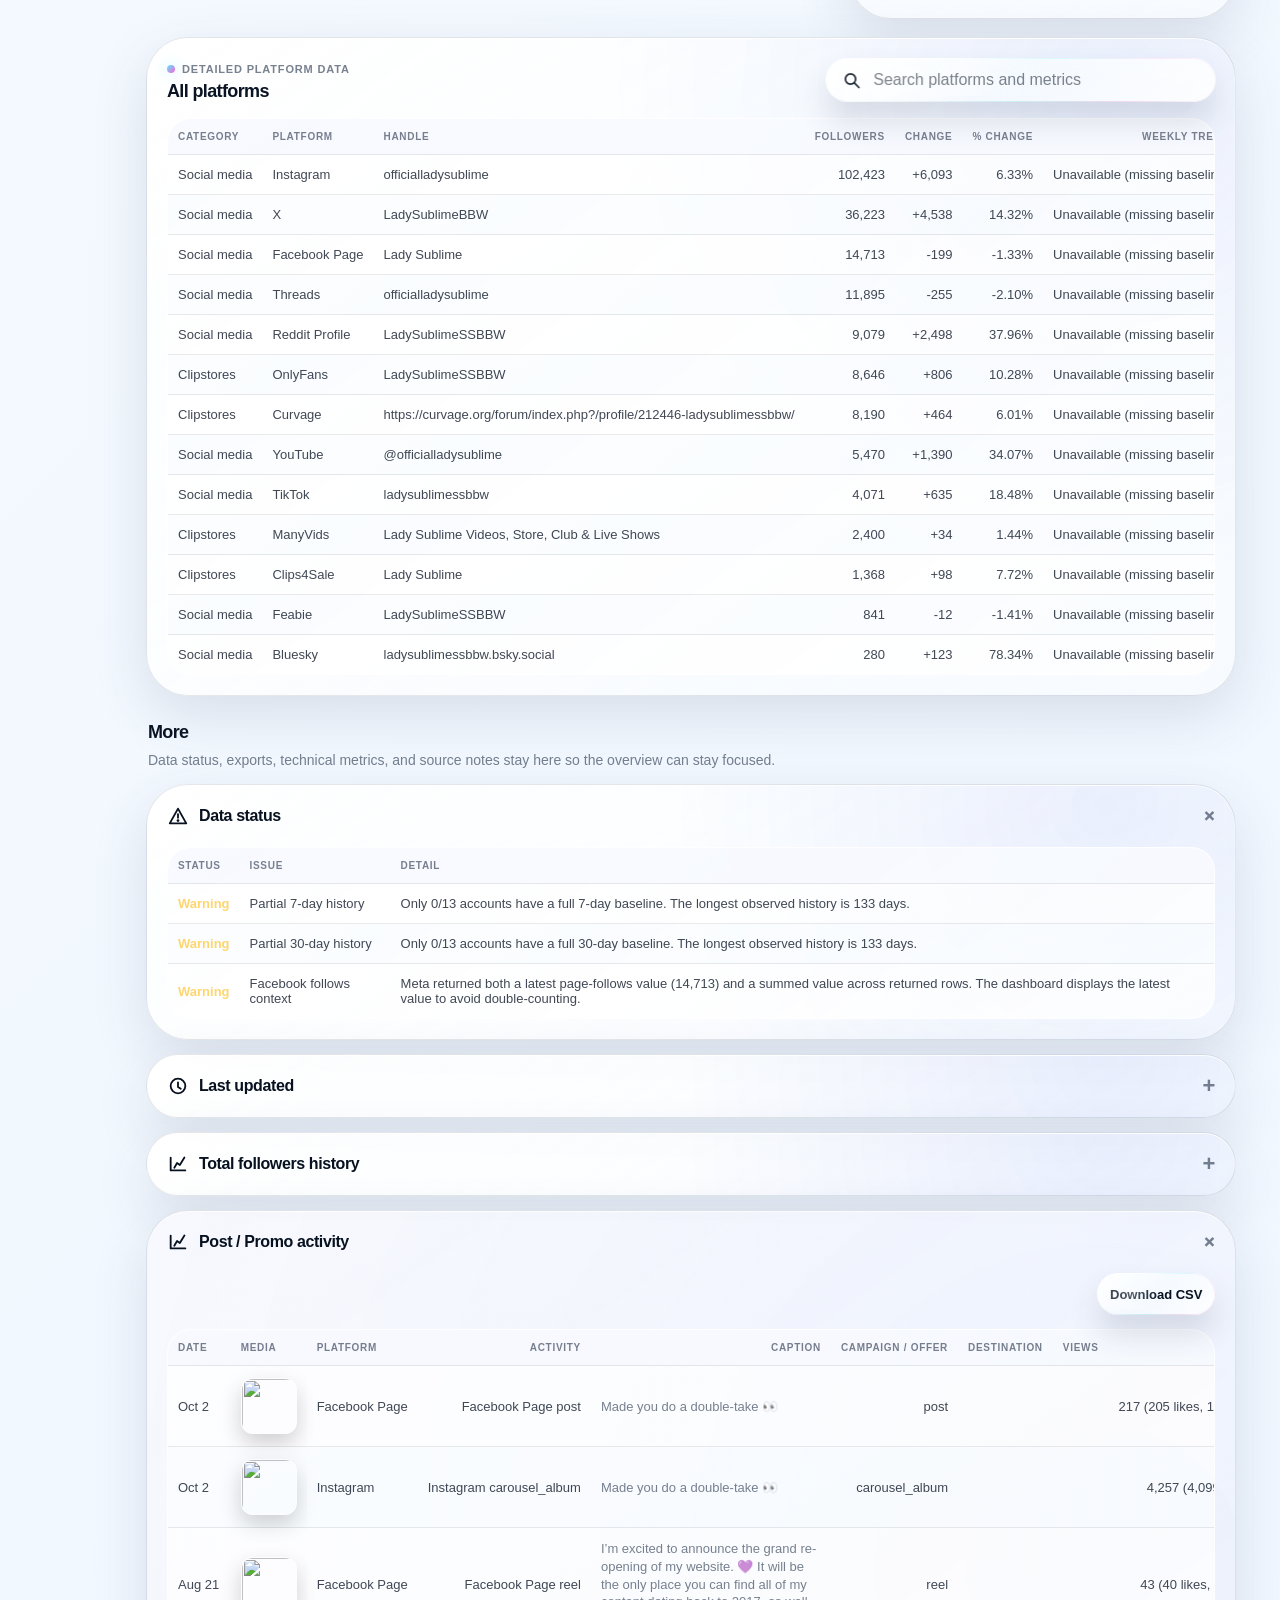
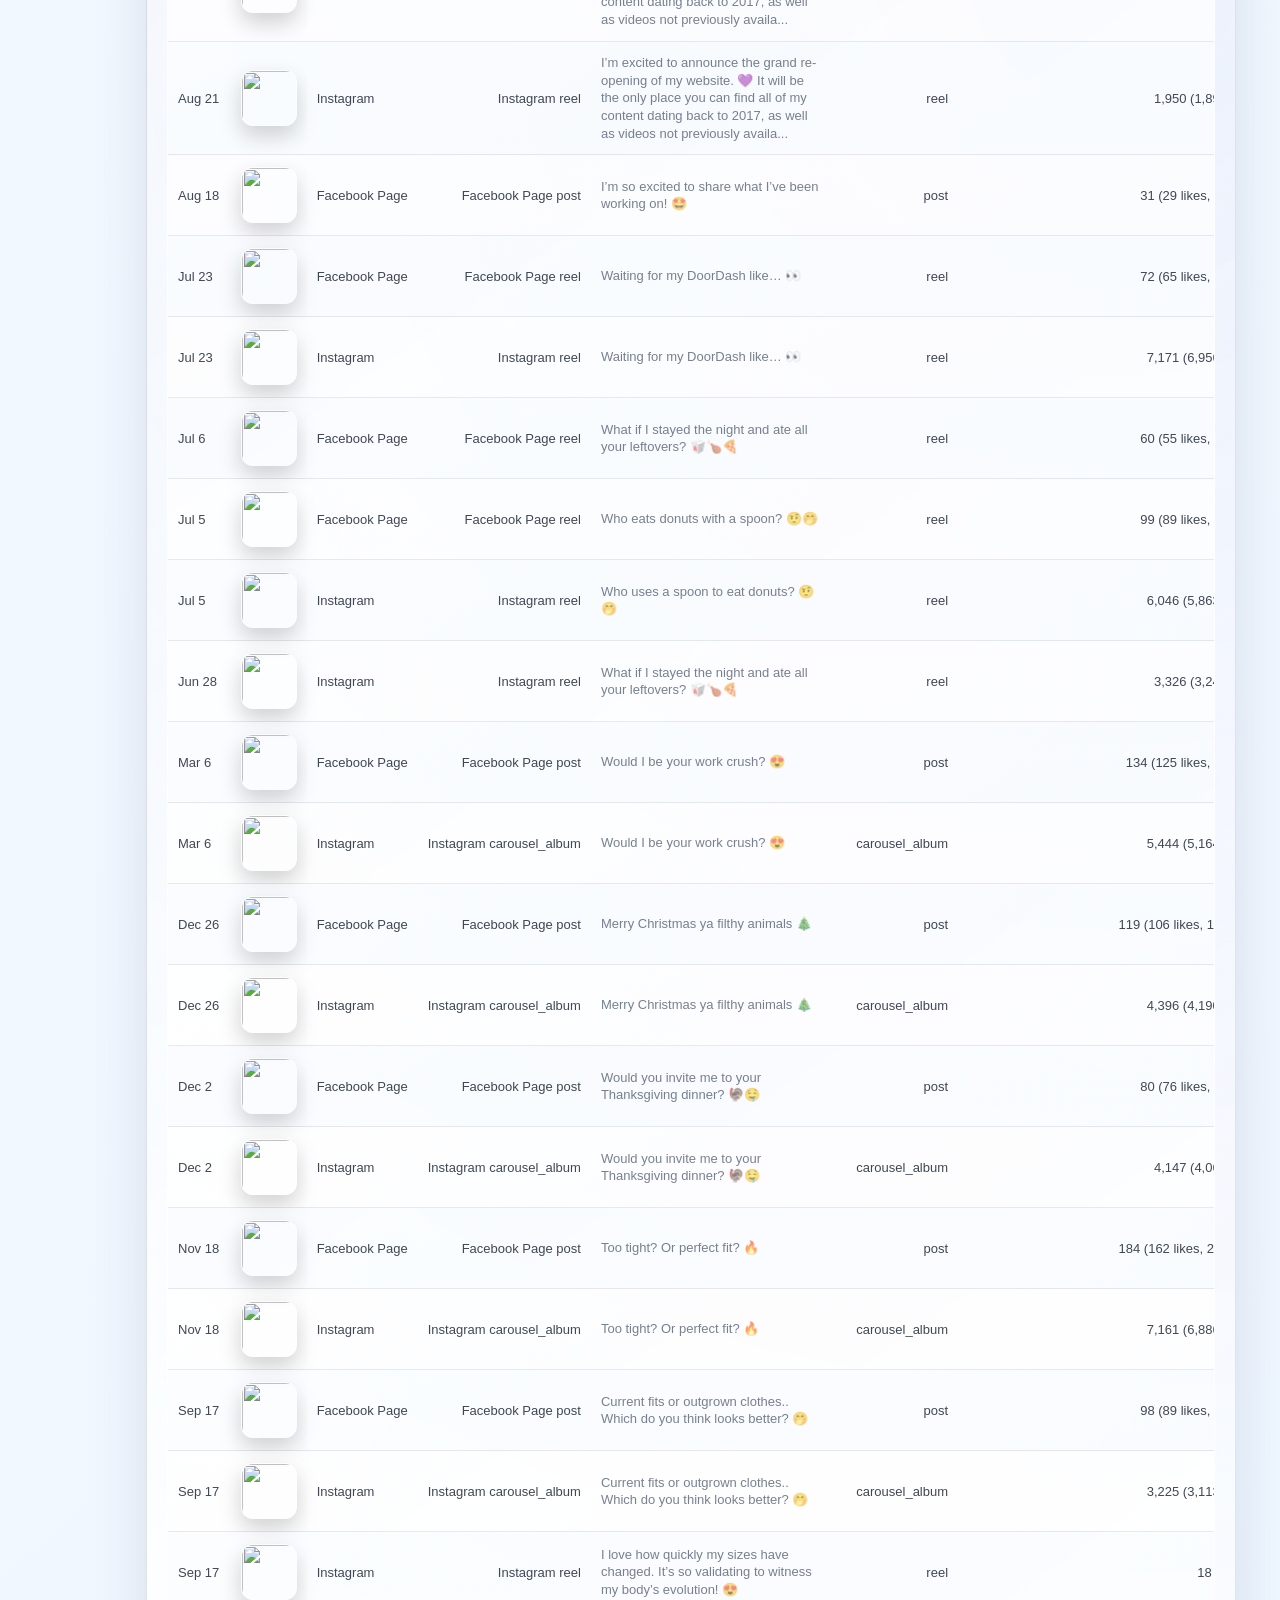
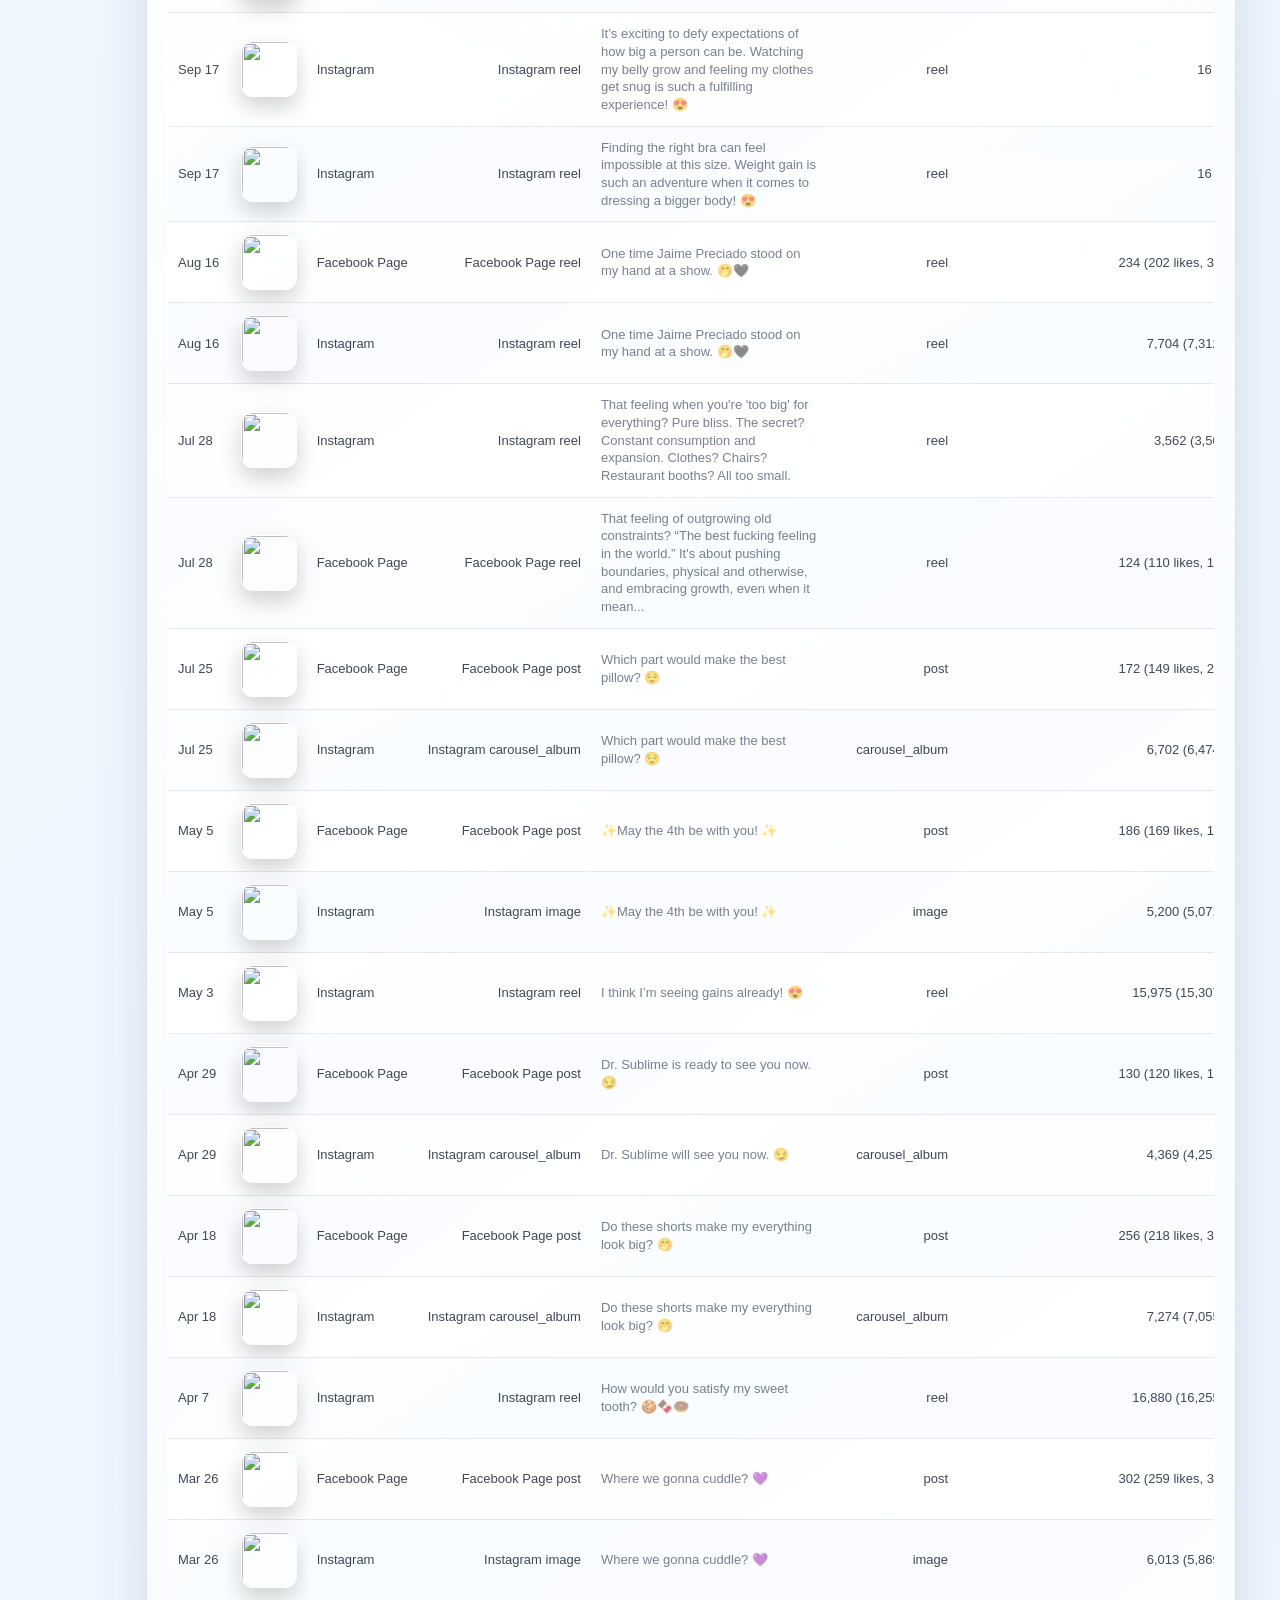
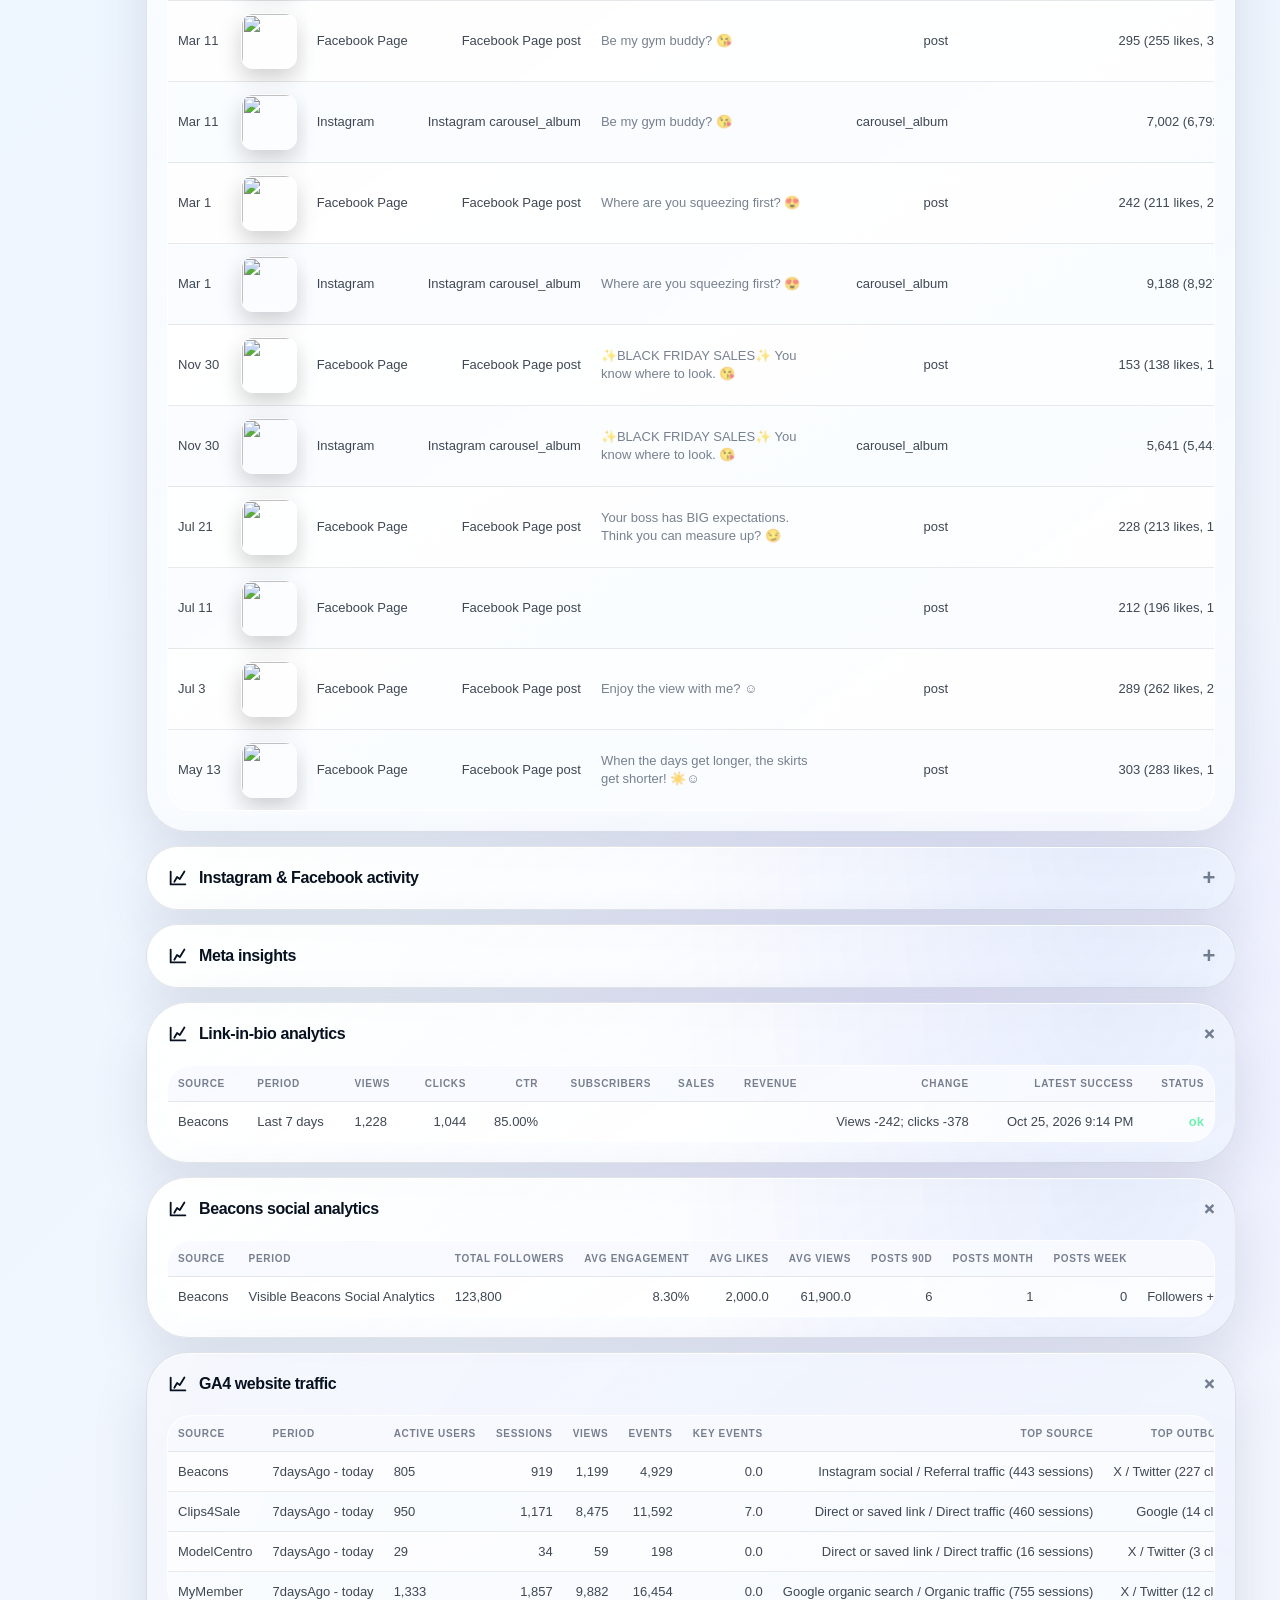
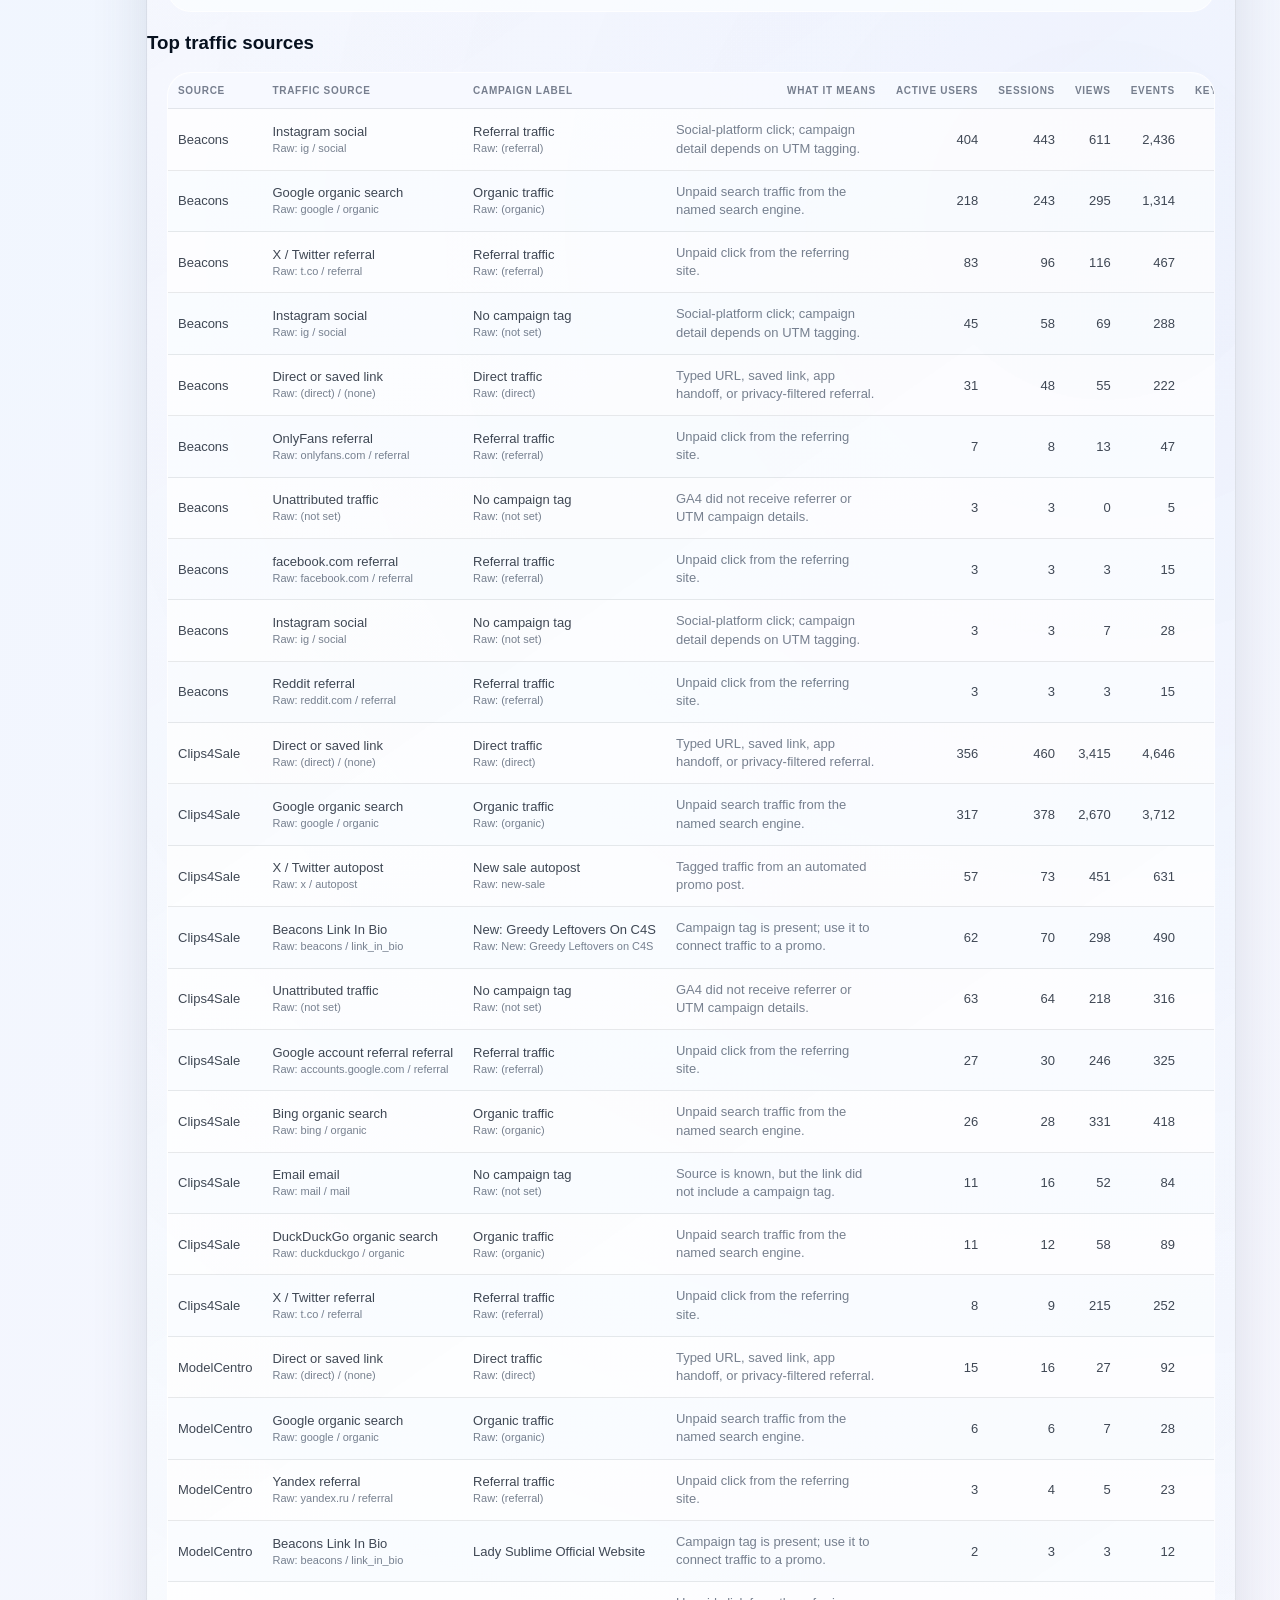
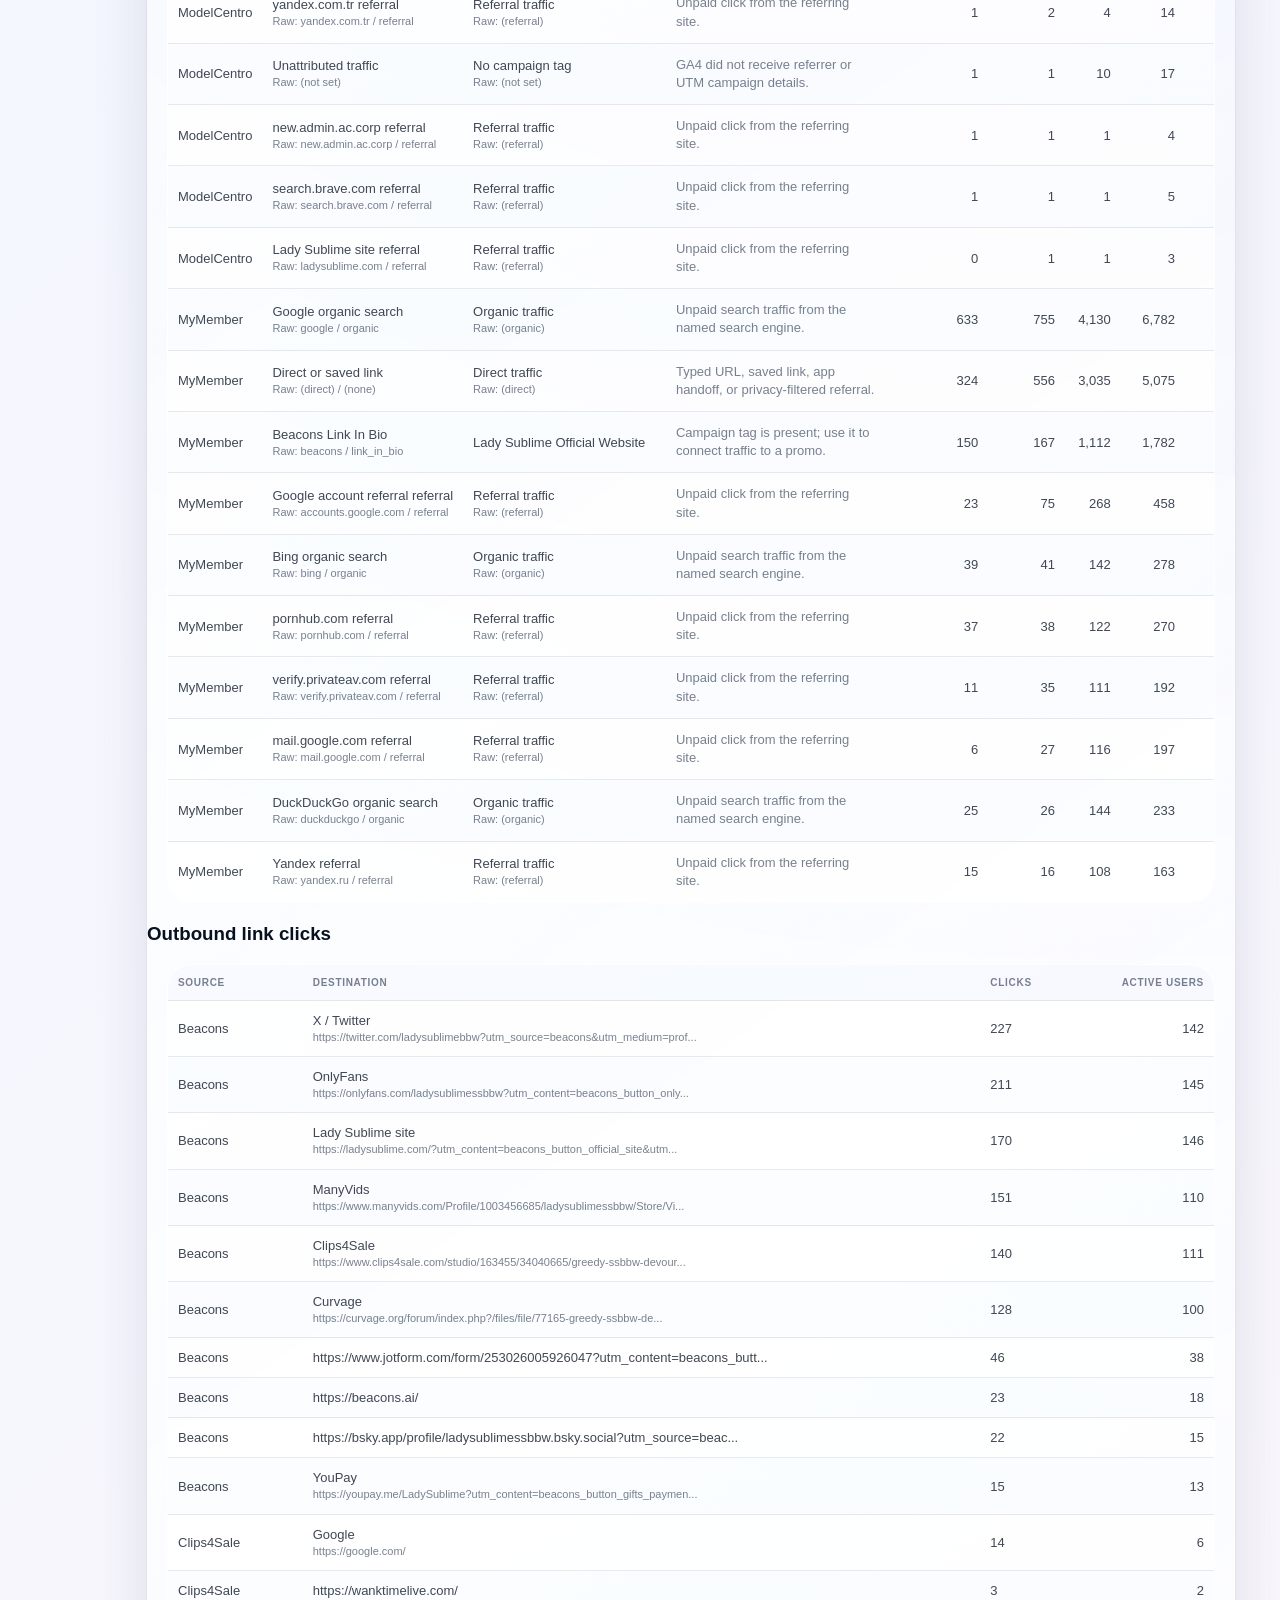
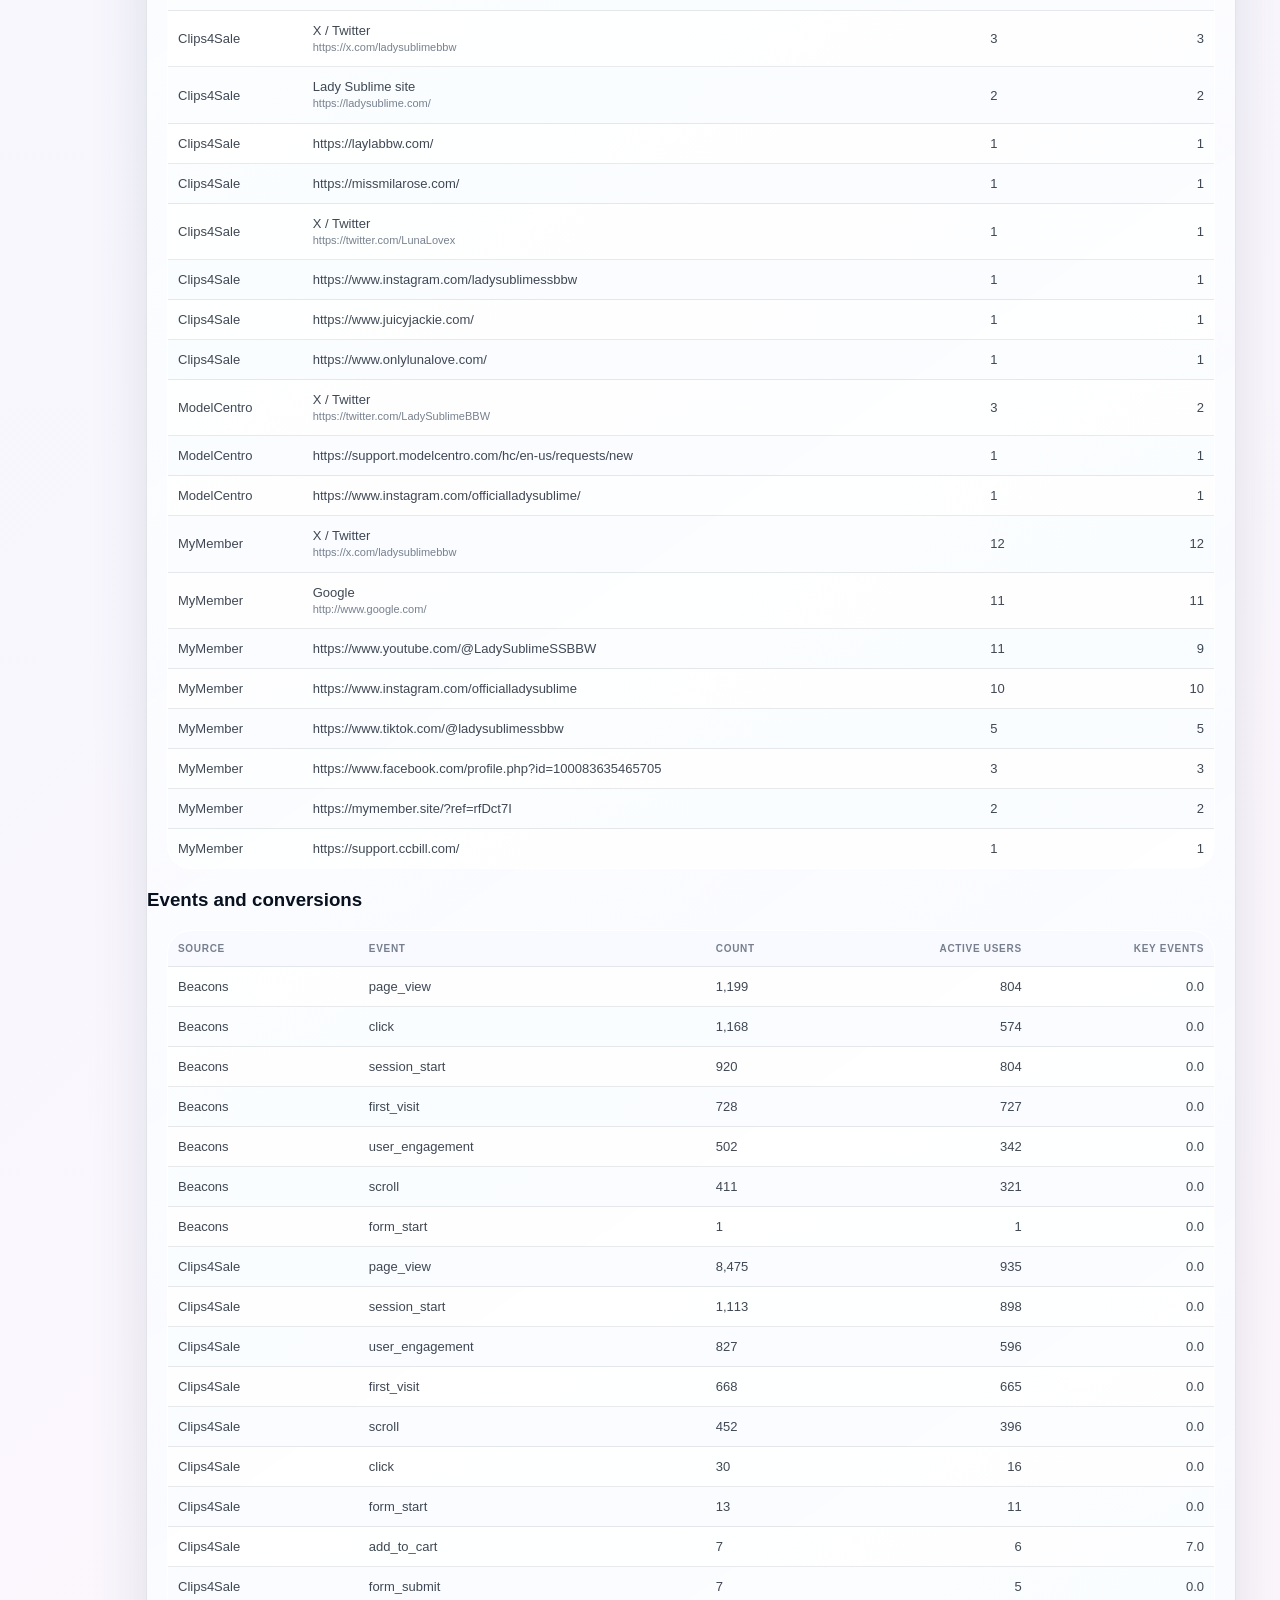
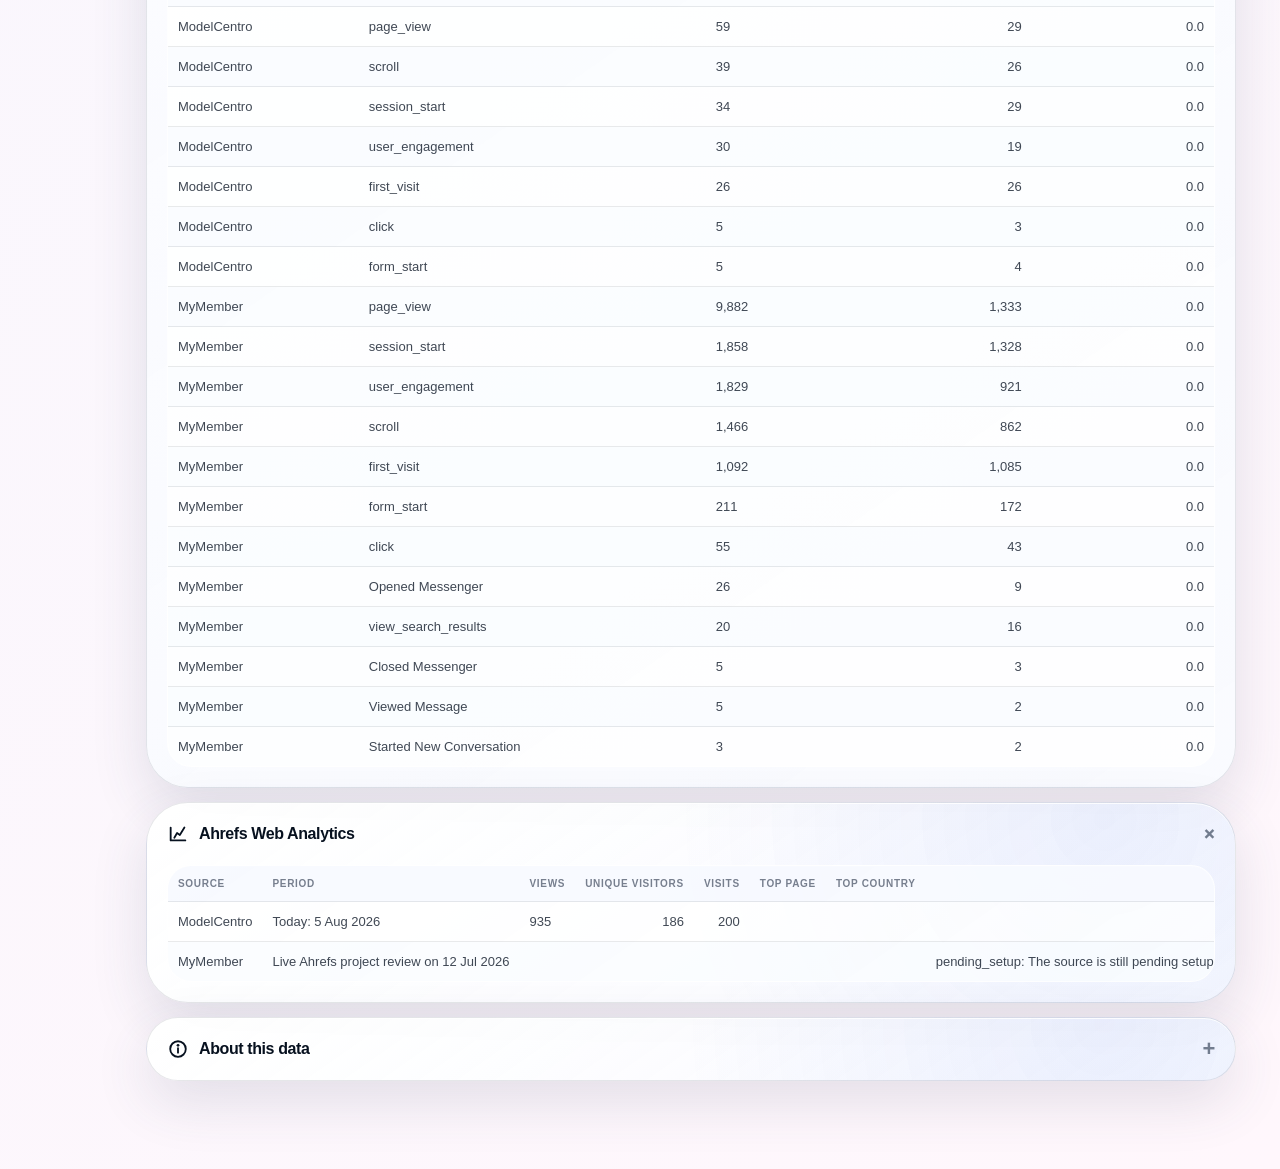
